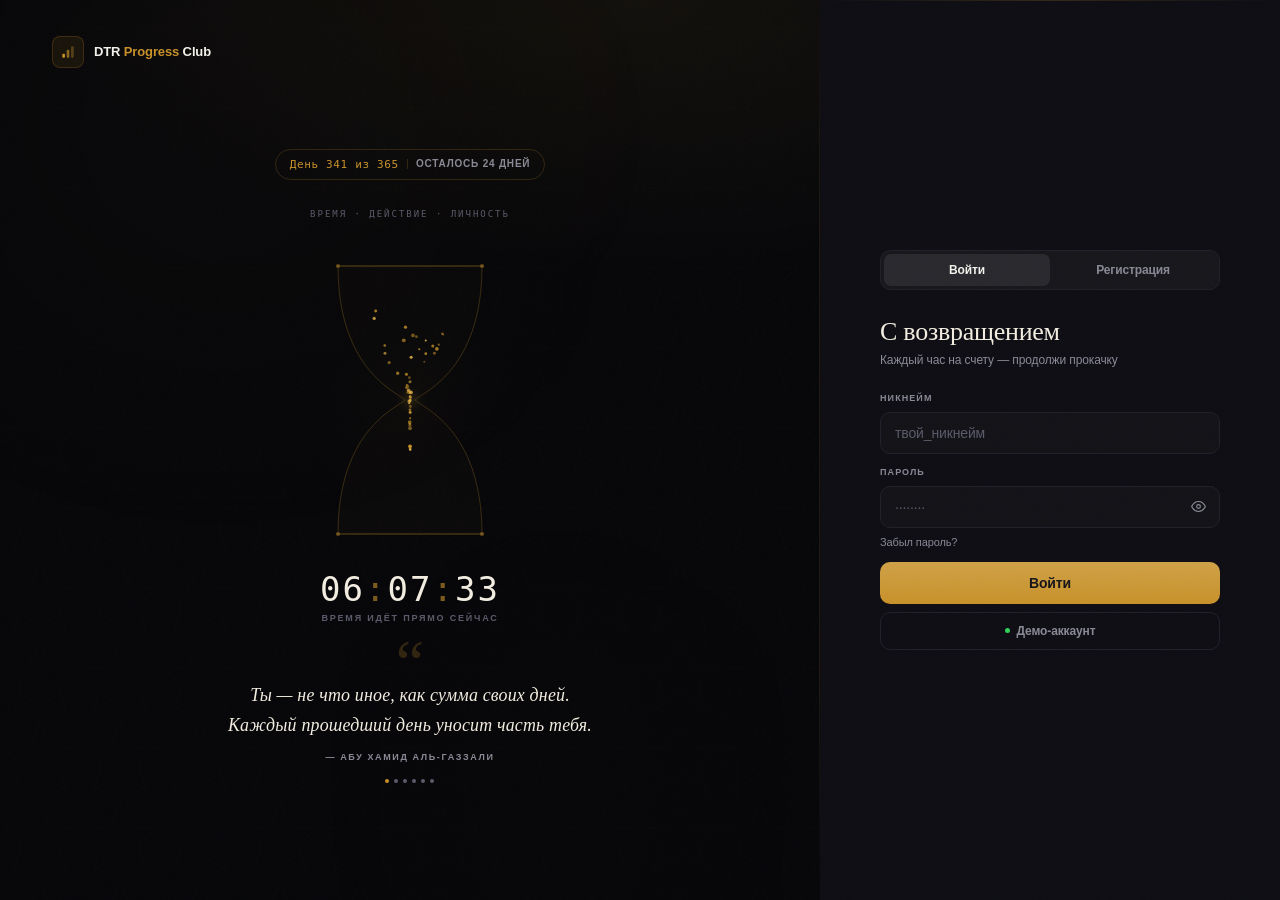
==== index.html @ 2451bf8a "Update index.html" ====
<!DOCTYPE html>
<html lang="ru">
<head>
<meta charset="UTF-8">
<!-- ══ Content Security Policy ══════════════════════════════════
     Защита от XSS и инъекции внешних скриптов.
     'unsafe-inline' для script/style оставлено намеренно — в файле много
     inline-кода и стилей. Полное удаление 'unsafe-inline' планируется
     при разделении на отдельные js/css файлы.
     При добавлении новых внешних сервисов — обнови этот тег.
═════════════════════════════════════════════════════════════════ -->
<meta http-equiv="Content-Security-Policy" content="
  default-src 'self';
  script-src 'self' 'unsafe-inline' 'unsafe-eval' https://cdn.jsdelivr.net https://www.googletagmanager.com https://mc.yandex.ru;
  style-src 'self' 'unsafe-inline' https://fonts.googleapis.com;
  font-src 'self' https://fonts.gstatic.com data:;
  img-src 'self' data: blob: https:;
  media-src 'self' blob: data:;
  manifest-src 'self' blob:;
  connect-src 'self' https://*.supabase.co wss://*.supabase.co https://www.google-analytics.com https://analytics.google.com https://mc.yandex.ru wss://mc.yandex.ru https://openrelay.metered.ca https://*.metered.ca;
  frame-src 'none';
  object-src 'none';
  base-uri 'self';
  form-action 'self';
">
<script>/* DTR Theme: apply before paint */
(function(){var t=localStorage.getItem('dtr_theme')||'dark';document.documentElement.setAttribute('data-theme',t);})();
</script>

<meta name="viewport" content="width=device-width, initial-scale=1.0, viewport-fit=cover">
<!-- Google Analytics 4 — DTR Progress Club -->
<script async src="https://www.googletagmanager.com/gtag/js?id=G-W7Z08RQGC6"></script>
<script>
  window.dataLayer = window.dataLayer || [];
  function gtag(){dataLayer.push(arguments);}
  gtag('js', new Date());
  gtag('config', 'G-W7Z08RQGC6', {
    send_page_view: true,
    cookie_flags: 'SameSite=None;Secure'
  });
</script>
<!-- Yandex.Metrika counter -->
<script type="text/javascript">
    (function(m,e,t,r,i,k,a){
        m[i]=m[i]||function(){(m[i].a=m[i].a||[]).push(arguments)};
        m[i].l=1*new Date();
        for (var j = 0; j < document.scripts.length; j++) {if (document.scripts[j].src === r) { return; }}
        k=e.createElement(t),a=e.getElementsByTagName(t)[0],k.async=1,k.src=r,a.parentNode.insertBefore(k,a)
    })(window, document,'script','https://mc.yandex.ru/metrika/tag.js?id=108234771', 'ym');
    try { ym(108234771, 'init', {ssr:false, webvisor:false, clickmap:false, ecommerce:"dataLayer", accurateTrackBounce:true, trackLinks:true}); } catch(e) {}
</script>
<!-- Yandex.Metrika noscript pixel -->
<!-- /Yandex.Metrika counter -->
<meta name="theme-color" content="#080808">
<meta name="description" content="DTR Progress Club — геймифицированный трекер саморазвития. Соревнуйся с людьми с теми же целями, прокачивай уровень, побеждай в лигах.">
<meta name="keywords" content="саморазвитие, трекер, привычки, продуктивность, лиги, соревнование">
<meta name="robots" content="index, follow">
<!-- Canonical URL — единый правильный адрес страницы для поисковиков (SEO) -->
<link rel="canonical" href="https://dtrsystemgroup.vercel.app/">
<!-- Open Graph -->
<meta property="og:type" content="website">
<meta property="og:title" content="DTR Progress Club — Трекер саморазвития">
<meta property="og:description" content="Соревнуйся с людьми с теми же целями. Прокачивай уровень, побеждай в лигах.">
<meta property="og:url" content="https://dtrsystemgroup.vercel.app">
<meta property="og:site_name" content="DTR Progress Club">
<meta property="og:image" content="https://dtrsystemgroup.vercel.app/og-image.png">
<meta property="og:image:width" content="1200">
<meta property="og:image:height" content="630">
<!-- Twitter Card -->
<meta name="twitter:card" content="summary_large_image">
<meta name="twitter:image" content="https://dtrsystemgroup.vercel.app/og-image.png">
<meta name="twitter:title" content="DTR Progress Club">
<meta name="twitter:description" content="Геймифицированный трекер саморазвития с лигами и соревнованием.">
<title>DTR Progress Club</title>
<!-- Supabase config — anon key (public, safe with RLS enabled) -->
<meta name="dtr-sb-url" content="https://jwqvlhmtjtpoxwncmpex.supabase.co">
<meta name="dtr-sb-key" content="eyJhbGciOiJIUzI1NiIsInR5cCI6IkpXVCJ9.eyJpc3MiOiJzdXBhYmFzZSIsInJlZiI6Imp3cXZsaG10anRwb3h3bmNtcGV4Iiwicm9sZSI6ImFub24iLCJpYXQiOjE3NzQyMDY0NTIsImV4cCI6MjA4OTc4MjQ1Mn0.uCSike4yk_tbNUxdMUTVGjHof8aV8QnEsSWyo8KR-8Y">
<link rel="icon" type="image/svg+xml" href="data:image/svg+xml,%3Csvg xmlns='http://www.w3.org/2000/svg' viewBox='0 0 100 100'%3E%3Ctext y='.9em' font-size='90'%3E%F0%9F%8E%AF%3C/text%3E%3C/svg%3E">
<link rel="shortcut icon" href="data:image/svg+xml,%3Csvg xmlns='http://www.w3.org/2000/svg' viewBox='0 0 100 100'%3E%3Ctext y='.9em' font-size='90'%3E%F0%9F%8E%AF%3C/text%3E%3C/svg%3E">
<link rel="preconnect" href="https://fonts.googleapis.com">
<link rel="preconnect" href="https://fonts.gstatic.com" crossorigin>
<link href="https://fonts.googleapis.com/css2?family=Nunito:ital,wght@0,300;0,400;0,500;0,600;0,700;0,800;0,900;1,400&family=JetBrains+Mono:wght@400;500;600&family=Space+Mono:wght@400;700&family=DM+Sans:wght@400;500;600;700&display=swap" rel="stylesheet">
<script src="https://cdn.jsdelivr.net/npm/@supabase/supabase-js@2.49.4/dist/umd/supabase.min.js"></script>
<style>
:root{
  /* ── Black Obsidian + Liquid Gold Palette ── */
  --bg:#09090B;       /* near-black obsidian */
  --panel:#111113;    /* panel surface */
  --card:#16161A;     /* card surface */
  --hover:#1C1C21;    /* hover state */
  --border:#252529;   /* border subtle */
  --border-l:#1C1C20; /* lightest border */

  /* ── Text hierarchy ── */
  --t1:#F2F0E8;        /* warm white */
  --t2:#A8A8B0;        /* secondary text */
  --t3:#848490;        /* muted/ghost — WCAG AA 4.63:1 on --bg (was #6C6C7A = 4.17:1 FAIL) */

  /* ── Brand: Liquid Gold ── */
  --gold:#F5C842;      /* primary gold */
  --gold-d:#C89F28;    /* deep gold */
  --gold-l:#FDE68A;    /* light gold */
  --gold-glow:rgba(245,200,66,.2);

  /* ── Semantic colors ── */
  --blue:#1a9fff;      /* keep for compat */
  --green:#22C55E;
  --green-l:#4ADE80;    /* data / positive metric green */
  --orange:#F97316;
  --purple:#A855F7;
  --red:#EF4444;
  --cyan:#06B6D4;

  /* ── Category colors ── */
  --c-read:#60A5FA;
  --c-lang:#FBBF24;
  --c-code:#C084FC;
  --c-trading:#f7931a;
  --c-cooking:#ff6b6b;
  --c-intellect:#A78BFA;

  /* ── Glass effect ── */
  --glass-bg:rgba(17,17,19,.8);
  --glass-border:rgba(245,200,66,.12);

  /* ── Shadows ── */
  --shadow-sm:0 1px 4px rgba(0,0,0,.5),0 2px 12px rgba(0,0,0,.3);
  --shadow-md:0 4px 24px rgba(0,0,0,.6),0 1px 4px rgba(0,0,0,.4);
  --shadow-gold:0 0 28px rgba(245,200,66,.12);
  --shadow-glow:0 0 0 1px var(--gold-glow);

  /* ── Improved text contrast ── */

  /* ══ TYPOGRAPHY SYSTEM ══════════════════════════════════════
     Nunito             — заголовки, UI-лейблы, тело (мягкий, premium)
     JetBrains Mono     — цифры, таймер, моно (чёткий, tabular)
  ══════════════════════════════════════════════════════════ */
  --font-display:'Nunito',sans-serif;
  --font-body:'Nunito',sans-serif;
  --font-mono:'JetBrains Mono',monospace;
  --font-clock:'JetBrains Mono',monospace; /* таймер — чёткие цифры, не буквы */

  /* ── Type Scale (6 ступеней) ── */
  /* H1 — экранный герой: имя профиля, главный счётчик */
  --fs-h1:28px; --fw-h1:700; --ls-h1:-.03em; --lh-h1:1.15;
  /* H2 — секционные заголовки, модальные заголовки */
  --fs-h2:20px; --fw-h2:700; --ls-h2:-.025em; --lh-h2:1.2;
  /* H3 — заголовки карточек, таб-лейблы */
  --fs-h3:15px; --fw-h3:600; --ls-h3:-.015em; --lh-h3:1.3;
  /* Body — основной текст, описания */
  --fs-body:14px; --fw-body:400; --ls-body:-.01em; --lh-body:1.6;
  /* Small — мета-информация, даты, бейджи */
  --fs-sm:12px; --fw-sm:500; --ls-sm:-.005em; --lh-sm:1.45;
  /* Micro — лейблы uppercase, капслок-теги */
  --fs-micro:10px; --fw-micro:600; --ls-micro:.05em; --lh-micro:1;

  /* ── Числа (JetBrains Mono) ── */
  /* Num-xl: таймер, главный показатель часов */
  --fs-num-xl:56px; --fw-num-xl:400; --ls-num-xl:-.02em;
  /* Num-lg: KPI значения, статы профиля */
  --fs-num-lg:26px; --fw-num-lg:500; --ls-num-lg:-.03em;
  /* Num-md: второстепенные метрики */
  --fs-num-md:18px; --fw-num-md:500; --ls-num-md:-.025em;
  /* Num-sm: инлайн цифры, счётчики */
  --fs-num-sm:14px; --fw-num-sm:500; --ls-num-sm:-.015em;

  /* ── Radius tokens ── */
  --r-card:18px;
  --r-card-lg:20px;
  --r-inner:10px;
  --r-btn:10px;
  --r-lg:14px;

  /* ── Spacing scale (8px base) ── */
  --sp-1:4px;
  --sp-2:8px;
  --sp-3:12px;
  --sp-4:16px;
  --sp-5:20px;
  --sp-6:24px;
  --sp-7:28px;
  --sp-8:32px;
  --sp-9:36px;
  --sp-10:40px;

  /* ── Component canonical values ── */
  /* Card */
  --card-bg:#0D0D12;
  --card-border:rgba(255,255,255,.06);
  --card-shadow:0 1px 3px rgba(0,0,0,.4),0 4px 16px rgba(0,0,0,.2);
  --card-pad-h:22px;
  --card-pad-v:22px;
  --card-header-pad:14px 22px;
  --card-radius:18px;
  --card-mb:16px;

  /* KPI */
  --kpi-bg:rgba(255,255,255,.025);
  --kpi-border:rgba(255,255,255,.07);
  --kpi-radius:14px;
  --kpi-pad:18px 16px;
  --kpi-min-h:100px;

  /* Nav */
  --nav-h:52px;
  --nav-bg:rgba(7,7,10,.92);
  --nav-border:rgba(255,255,255,.06);
  --nav-pad:0 28px;

  /* Session item */
  --si-pad:11px 14px;
  --si-radius:11px;

  /* League row */
  --lr-pad:12px 18px;
  --lr-av-size:38px;
  --lr-av-radius:10px;

  /* Main layout */
  --main-pad:32px 40px;
  --main-gap:24px;
  --sidebar-w:300px;

  /* ── Z-index scale (documented, no magic numbers) ── */
  --z-base:      0;
  --z-raised:    10;   /* tooltips, popovers */
  --z-nav:       100;  /* sticky nav */
  --z-sidebar:   200;  /* side panels */
  --z-dropdown:  300;  /* pickers, dropdowns */
  --z-modal:     400;  /* modal dialogs */
  --z-overlay:   500;  /* overlay backdrops */
  --z-onboard:   999;  /* onboarding screen */

  /* ── Chat bubble tokens — theme-aware (was hardcoded #2b5c3e / #1e1e1e) ── */
  --msg-mine-bg:   #2b5c3e;
  --msg-theirs-bg: #1e2530;
}
*{margin:0;padding:0;box-sizing:border-box;}
/* Targeted transition — only interactive elements, not every DOM node */
a, button, input, select, textarea,
.btn, .btn-ol, .btn-auth, .btn-cs, .btn-demo,
.nb, .stab, .kpi, .card, .si, .lg-row, .mg-item,
.ach2, .ai, .nav-user, .a-tab, .seg-btn,
.arena-mode-btn, .mg-item, .csg-item, .gl-row,
.av-opt, .fi, .msg-conv, .msg-bubble, .r-pill,
.hm-cell, .timer-mode-btn, .ctx-item, .up-btn {
  transition-property: color, background-color, border-color, box-shadow, opacity;
  transition-duration: .18s;
  transition-timing-function: ease;
}
/* Override for animated elements — no color transition interference */
.xp-fill, .cbd-bar, .lr-bar, .ci-bar { transition: width 1s cubic-bezier(.4,0,.2,1) !important; }
/* stab excluded — has its own instant transitions */
.kpi, .card, .modal, .mg-item { transition: transform .22s cubic-bezier(.34,1.56,.64,1), box-shadow .2s, color .18s, background-color .18s, border-color .18s !important; }
html{scroll-behavior:smooth;}
body{min-height:100vh;overflow-x:hidden;-webkit-font-smoothing:antialiased;-moz-osx-font-smoothing:grayscale;font-feature-settings:'kern' 1,'liga' 1,'calt' 1;}

/* ══════════════════════════════════════════════════════════════
   TYPOGRAPHY SYSTEM — CANONICAL
   Одно место. Все уровни. Без !important.
   Переопределять только через data-theme или @media.
══════════════════════════════════════════════════════════════ */

/* ── H1: Имя профиля, главный счётчик, hero-экраны ── */
.ph-name,
.lh-name,
.cs-title,
.sw-stat {
  font-family: var(--font-display);
  font-size: var(--fs-h1);
  font-weight: var(--fw-h1);
  letter-spacing: var(--ls-h1);
  line-height: var(--lh-h1);
  color: var(--t1);
}
/* Names are mixed-case — only labels/titles use uppercase */
.cs-title, .sw-stat { text-transform: uppercase; letter-spacing: -.01em; }
.ph-name, .lh-name  { letter-spacing: -.03em; }

/* ── H2: Модальные заголовки, страничные заголовки ── */
.mt,
.bs-title,
.up-name,
.cmd-input-wrap input {
  font-family: var(--font-display);
  font-size: var(--fs-h2);
  font-weight: var(--fw-h2);
  letter-spacing: var(--ls-h2);
  line-height: var(--lh-h2);
}
/* Onboarding hero uses uppercase; modals use mixed case */
.bs-title { text-transform: uppercase; }
.mt, .up-name { text-transform: none; letter-spacing: -.025em; }

/* ── H3: Заголовки карточек, секций, имена в списках ── */
.ct,
.lg-name,
.mg-name,
.ach2-name,
.cbd-name,
.msg-sender,
.nav-logo-text,
.csg-name {
  font-family: var(--font-display);
  font-size: var(--fs-h3);
  font-weight: var(--fw-h3);
  letter-spacing: var(--ls-h3);
  line-height: var(--lh-h3);
}
.lg-name, .mg-name, .ach2-name, .msg-sender, .csg-name {
  text-transform: none; letter-spacing: -.01em;
}
.cbd-name { text-transform: none; }

/* ── Body: Описания, сообщения, контент ── */
.ms,
.bs-desc,
.csg-desc,
.mot-text,
.insight-desc,
.ach2-desc,
.msg-text,
.lh-msg,
.cs-sub,
.rec-text,
.empty-state-sub {
  font-family: var(--font-body);
  font-size: var(--fs-body);
  font-weight: var(--fw-body);
  letter-spacing: var(--ls-body);
  line-height: var(--lh-body);
  color: var(--t2);
}

/* ── Small: Мета, даты, подписи ── */
.sdate,
.ach2-date,
.ach2-prog-lbl,
.cbd-vs,
.kpi-lbl,
.kpi-delta,
.lg-meta,
.lr-sub,
.ph-stat-lbl,
.t-lbl,
.csg-members,
.msg-time,
.tot-lbl,
.bs-tag,
.insight-lbl {
  font-family: var(--font-body);
  font-size: var(--fs-sm);
  font-weight: var(--fw-sm);
  letter-spacing: var(--ls-sm);
  line-height: var(--lh-sm);
  color: var(--t2);
}

/* ── Micro: Uppercase лейблы, теги, бейджи ── */
.fl,
.cs-step,
.lh-eyebrow,
.lh-hrs-lbl,
.sc-day-lbl,
.cmp-title,
.t-lbl,
.insight-lbl,
.ph-stat-lbl,
.ach-sec-cnt {
  font-family: var(--font-body);
  font-size: var(--fs-micro);
  font-weight: var(--fw-micro);
  letter-spacing: var(--ls-micro);
  line-height: var(--lh-micro);
  text-transform: uppercase;
  color: var(--t2);
}

/* ── Числа XL: таймер, tot-num ── */
.t-disp,
.m-timer,
.tot-num {
  font-family: var(--font-mono);
  font-size: var(--fs-num-xl);
  font-weight: var(--fw-num-xl);
  letter-spacing: var(--ls-num-xl);
  line-height: 1;
}
.t-disp { color: var(--t1); }
/* Modal timer stays gold */
.m-timer { color: var(--gold); }

/* ── Числа LG: KPI, stat-bar, lh-hrs ── */
.kpi-val,
.ph-stat-num,
.lh-hrs,
.sw-stat,
.ach-sum-big {
  font-family: var(--font-mono);
  font-size: var(--fs-num-lg);
  font-weight: var(--fw-num-lg);
  letter-spacing: var(--ls-num-lg);
  line-height: 1;
}

/* ── Числа MD: inline метрики, cbd-hrs ── */
.cbd-hrs,
.lr-bar-val,
.cmp-bar-val,
.sdur,
.tot-streak-num {
  font-family: var(--font-mono);
  font-size: var(--fs-num-md);
  font-weight: var(--fw-num-md);
  letter-spacing: var(--ls-num-md);
  line-height: 1;
}

/* ── Числа SM: мелкие счётчики, бейджи ── */
.lr-rank,
.ach-sec-cnt,
.lg-badge {
  font-family: var(--font-mono);
  font-size: var(--fs-num-sm);
  font-weight: var(--fw-num-sm);
  letter-spacing: var(--ls-num-sm);
}

/* ── Цитаты ── */
.rpt-quote-text,
blockquote {
  font-family: var(--font-body);
  font-size: 15px;
  font-weight: 400;
  font-style: italic;
  letter-spacing: -.01em;
  line-height: 1.65;
  color: var(--t2);
}
.rpt-quote-author {
  font-family: var(--font-body);
  font-size: var(--fs-micro);
  font-weight: var(--fw-micro);
  letter-spacing: var(--ls-micro);
  text-transform: uppercase;
  color: var(--t3);
  margin-top: 6px;
}

/* ── Инпуты и кнопки — наследуют body ── */
input, button, select, textarea {
  font-family: var(--font-body);
  font-size: var(--fs-body);
  letter-spacing: var(--ls-body);
}
.btn, .btn-auth, .btn-cs, .btn-demo, .nb, .nb-p,
.t-sbtn, .btn-ol, .lh-btn, .seg-btn, .timer-mode-btn,
.arena-mode-btn {
  font-family: var(--font-display);
  font-size: 13px;
  font-weight: 600;
  letter-spacing: -.01em;
}
.btn-auth, .btn-cs, .t-sbtn {
  font-size: 14px;
  font-weight: 700;
  letter-spacing: -.005em;
}

/* ── Tab labels ── */
.stab span {
  font-family: var(--font-body);
}

/* ── Session category ── */
.sc {
  font-family: var(--font-body);
}

/* ── ph-title pill ── */
.ph-title {
  font-family: var(--font-body);
}

/* ── Light-theme typography adjustment ── */
[data-theme="light"] body {
  font-size: var(--fs-body);
  letter-spacing: -.008em;
}

/* ── FULL LIGHT THEME — all surface + text + component tokens ── */
[data-theme="light"] {
  --bg:        #F8F7F4;
  --panel:     #FFFFFF;
  --card:      #F2F0EB;
  --card-bg:   #FFFFFF;
  --hover:     #EBEBEB;
  --border:    rgba(0,0,0,.1);
  --border-l:  rgba(0,0,0,.06);

  --t1: #111111;
  --t2: #555555;
  --t3: #888888;

  --glass-bg:     rgba(255,255,255,.88);
  --glass-border: rgba(200,159,40,.18);
  --nav-bg:       rgba(248,247,244,.94);

  --card-border:  rgba(0,0,0,.07);
  --card-shadow:  0 1px 3px rgba(0,0,0,.08),0 4px 16px rgba(0,0,0,.06);
  --kpi-bg:       rgba(0,0,0,.025);
  --kpi-border:   rgba(0,0,0,.07);
  --shadow-sm:    0 1px 4px rgba(0,0,0,.12),0 2px 12px rgba(0,0,0,.06);
  --shadow-md:    0 4px 24px rgba(0,0,0,.12),0 1px 4px rgba(0,0,0,.08);

  --msg-mine-bg:   #d4f1bc;
  --msg-theirs-bg: #ffffff;
}
[data-theme="light"] body { background: var(--bg); color: var(--t1); }
[data-theme="light"] .nav { background: var(--nav-bg) !important; border-bottom-color: rgba(0,0,0,.08) !important; }
[data-theme="light"] .card, [data-theme="light"] .kpi { background: var(--card-bg); border-color: var(--card-border); }
[data-theme="light"] .ph-tabs { background: rgba(248,247,244,.97); border-top-color: rgba(0,0,0,.07); box-shadow: none; }
[data-theme="light"] .modal { background: #FFFFFF; border-color: rgba(0,0,0,.1); }
[data-theme="light"] .ov { background: rgba(0,0,0,.35); }
[data-theme="light"] .stab { color: rgba(26,25,22,.38); }
[data-theme="light"] .stab:hover:not(.active) { color: rgba(26,25,22,.65); background: rgba(0,0,0,.04); border-color: rgba(0,0,0,.06); }
[data-theme="light"] .stab.active { color: var(--gold-d); background: rgba(200,159,40,.1); border-color: rgba(200,159,40,.28); box-shadow: none; }
[data-theme="light"] .stab.active svg { stroke: var(--gold-d); filter: none; }
[data-theme="light"] .fi { background: #F5F4F0; border-color: rgba(0,0,0,.12); color: var(--t1); }
[data-theme="light"] .msg-section-head { background: rgba(248,247,244,.97) !important; }
[data-theme="light"] .msg-section-label { color: rgba(0,0,0,.4); }
[data-theme="light"] .msg-section-action { background: rgba(245,200,66,.08) !important; border-color: rgba(200,159,40,.2) !important; }
[data-theme="light"] .msg-bubble.mine { background: var(--msg-mine-bg) !important; }
[data-theme="light"] .msg-bubble.theirs { background: var(--msg-theirs-bg) !important; border: 0.5px solid rgba(0,0,0,.08) !important; }
[data-theme="light"] .msg-bubble span { color: #111 !important; }
[data-theme="light"] .timer-panel { border-color: rgba(0,0,0,.08); }
[data-theme="light"] .cbd-item { background: #F5F4F0; border-color: rgba(0,0,0,.07); }
[data-theme="light"] .lg-row:hover { background: rgba(0,0,0,.04); }
[data-theme="light"] .ach2 { background: #FFFFFF; border-color: rgba(0,0,0,.07); }
[data-theme="light"] .soc-card { background: #FFFFFF; border-color: rgba(0,0,0,.07); }
[data-theme="light"] .cmd-box { background: #FFFFFF; border-color: rgba(0,0,0,.1); }
[data-theme="light"] #settingsModal { background: #FFFFFF !important; border-color: rgba(0,0,0,.1) !important; }
/* END FULL LIGHT THEME */


/* ── ONBOARDING ── */
#onboard{position:fixed;inset:0;z-index:var(--z-onboard);display:flex;flex-direction:column;align-items:center;justify-content:center;background:var(--bg);overflow-y:auto;padding:20px 0;}

.banner-wrap{width:100%;max-width:520px;padding:0 20px;margin-bottom:24px;}
.banner-track{position:relative;height:180px;border-radius:14px;overflow:hidden;}
.bslide{position:absolute;inset:0;display:flex;align-items:center;gap:22px;padding:24px 26px;border-radius:16px;border:0.5px solid rgba(255,255,255,.06);opacity:0;transform:translateX(40px) scale(.97);transition:opacity .4s cubic-bezier(.34,1.2,.64,1),transform .45s cubic-bezier(.34,1.2,.64,1);pointer-events:none;will-change:transform,opacity;}
.bslide.active{opacity:1;transform:translateX(0) scale(1);pointer-events:all;}
.bslide.exit{opacity:0;transform:translateX(-40px) scale(.96);}
.bs-art{font-size:54px;flex-shrink:0;filter:drop-shadow(0 4px 14px rgba(0,0,0,.5));animation:floatIcon 3s ease-in-out infinite;display:flex;align-items:center;justify-content:center;}
@keyframes spin{to{transform:rotate(360deg)}}

.bs-tag{text-transform:uppercase;margin-bottom:8px;display:inline-flex;align-items:center;gap:5px;}
.bs-tag::before{content:'';display:inline-block;width:12px;height:1.5px;border-radius:1px;background:currentColor;opacity:.6;}
.bs-title{margin-bottom:8px;color:var(--t1);}
.bs-desc{color:rgba(255,255,255,.55);max-width:220px;}
.s0{background:linear-gradient(135deg,rgba(26,100,180,.18) 0%,rgba(6,15,28,.9) 100%);border:0.5px solid rgba(26,100,180,.15);} .s0 .bs-tag{color:#60A5FA;}
.s1{background:linear-gradient(135deg,rgba(34,100,60,.18) 0%,rgba(6,14,8,.9) 100%);border:0.5px solid rgba(34,100,60,.15);} .s1 .bs-tag{color:#4ADE80;}
.s2{background:linear-gradient(135deg,rgba(120,60,200,.16) 0%,rgba(10,6,18,.9) 100%);border:0.5px solid rgba(120,60,200,.12);} .s2 .bs-tag{color:#C084FC;}
.s3{background:linear-gradient(135deg,rgba(200,100,20,.16) 0%,rgba(14,8,2,.9) 100%);border:0.5px solid rgba(200,100,20,.12);} .s3 .bs-tag{color:#F97316;}
.s4{background:linear-gradient(135deg,rgba(180,140,20,.16) 0%,rgba(12,10,2,.9) 100%);border:0.5px solid rgba(180,140,20,.12);} .s4 .bs-tag{color:var(--gold);}
.bdots{display:flex;gap:6px;justify-content:center;margin-top:12px;}
.bdot{width:5px;height:5px;border-radius:50%;background:rgba(255,255,255,.15);cursor:pointer;transition:all .35s cubic-bezier(.34,1.56,.64,1);}
.bdot.active{width:18px;border-radius:3px;background:var(--gold);}

.auth-wrap{width:100%;max-width:520px;padding:0 20px;}
.auth-box{background:var(--panel);border:0.5px solid var(--border);overflow:hidden;}
.auth-logo{text-align:center;padding-top:22px;display:flex;flex-direction:column;align-items:center;}
.auth-logo span{color:var(--gold);}
.auth-sub{font-size:12px;color:var(--t3);text-align:center;margin-top:4px;margin-bottom:4px;padding-bottom:0;}
.a-tabs{display:flex;border-bottom:0.5px solid var(--border);margin-top:14px;}
.a-tab{flex:1;padding:13px;text-align:center;cursor:pointer;border-bottom:1.5px solid transparent;color:var(--t2);transition:background-color .2s,border-color .2s,color .2s,box-shadow .2s,opacity .2s;}
.a-tab.active{border-bottom:1.5px solid var(--gold);}
.a-forms{padding:22px;}
.fg{margin-bottom:13px;}
.fl{display:block;}
.fi{width:100%;padding:11px 14px;background:var(--card);border:0.5px solid var(--border);border-radius:10px;color:var(--t1);font-size:15px;font-family:var(--font-display);outline:none;}
.av-row{display:flex;gap:7px;flex-wrap:wrap;margin-top:4px;}
.av-opt{width:40px;height:40px;border-radius:10px;background:var(--card);border:0.5px solid var(--border);display:flex;align-items:center;justify-content:center;font-size:18px;cursor:pointer;transition:background-color .2s,border-color .2s,color .2s,box-shadow .2s,opacity .2s;}
.av-opt:hover,.av-opt.sel{border-color:rgba(245,200,66,.5);background:rgba(245,200,66,.08);}
.a-err{font-size:12px;color:var(--red);min-height:16px;text-align:center;margin-top:4px;}
.btn-auth{width:100%;padding:13px;border-radius:10px;font-size:15px;font-weight:700;cursor:pointer;border:none;background:var(--gold);color:#0A0A0B;font-family:var(--font-display);letter-spacing:.02em;margin-top:6px;}
.btn-auth:hover{transform:translateY(-2px);}
.demo-link{text-align:center;margin-top:12px;}
.btn-demo{width:100%;padding:12px 16px;background:transparent;font-family:var(--font-display);font-size:14px;font-weight:500;cursor:pointer;transition:background-color .2s,border-color .2s,color .2s,box-shadow .2s,opacity .2s ease;outline:none;}
.btn-demo:hover{box-shadow:0 4px 16px rgba(0,0,0,.3);}
.btn-demo:active{transform:translateY(0);}

/* ── CAT SELECT ── */
#catSel{position:fixed;inset:0;z-index:calc(var(--z-onboard) - 1);display:none;align-items:center;justify-content:center;background:radial-gradient(ellipse 80% 50% at 50% 0%,rgba(26,159,255,.07),transparent 70%),var(--bg);overflow-y:auto;}
.cs-box{width:100%;max-width:640px;padding:24px 20px;}
.cs-head{text-align:center;margin-bottom:24px;}
.cs-step{font-size:11px;text-transform:uppercase;letter-spacing:.06em;color:var(--t3);margin-bottom:10px;}
.cs-title{font-family:var(--font-display);font-size:var(--fs-h1);font-weight:var(--fw-h1);letter-spacing:var(--ls-h1);margin-bottom:8px;}
.cs-sub{font-size:13px;color:var(--t2);max-width:400px;margin:0 auto;}
.csg{display:grid;grid-template-columns:repeat(2,1fr);gap:12px;margin-bottom:22px;}
.csg-item{padding:18px 16px;border-radius:14px;background:var(--panel);border:0.5px solid var(--border);cursor:pointer;transition:background-color .25s,border-color .25s,color .25s,box-shadow .25s,opacity .25s;position:relative;display:flex;align-items:center;gap:14px;}
.csg-item.sel .csg-check{opacity:1;}
.csg-check{position:absolute;top:10px;right:12px;width:20px;height:20px;border-radius:50%;display:flex;align-items:center;justify-content:center;font-size:12px;font-weight:700;opacity:0;transition:opacity .2s;}
.csg-emo{font-size:36px;flex-shrink:0;}
.csg-txt{}
.csg-name{font-size:15px;font-weight:600;margin-bottom:3px;letter-spacing:-.01em;}
.csg-desc{font-size:11px;color:var(--t2);}
.csg-members{font-size:11px;font-weight:600;margin-top:5px;}
.cs-foot{display:flex;align-items:center;justify-content:space-between;}
.cs-count{font-size:13px;color:var(--t2);}
.cs-count b{color:var(--t1);}
.btn-cs{padding:13px 32px;border-radius:10px;font-size:15px;font-weight:700;cursor:pointer;border:none;font-family:var(--font-display);letter-spacing:.02em;text-transform:uppercase;background:var(--gold);color:#0A0A0B;transition:background-color .2s,border-color .2s,color .2s,box-shadow .2s,opacity .2s;}
.btn-cs:hover:not(:disabled){transform:translateY(-2px);box-shadow:0 6px 28px rgba(245,200,66,.4);}
.btn-cs:disabled{opacity:.35;cursor:not-allowed;}

/* ── LEAGUE HERO BANNER (on app load) ── */
#leagueHero{display:none;position:fixed;inset:0;z-index:500;align-items:center;justify-content:center;background:rgba(0,0,0,.8);backdrop-filter:blur(8px);}
.lh-card{background:var(--panel);border:0.5px solid var(--border);border-radius:20px;padding:32px 28px;width:90%;max-width:420px;text-align:center;position:relative;overflow:hidden;}
.lh-card::before{content:'';position:absolute;inset:0;border-radius:20px;pointer-events:none;}
.lh-eyebrow{font-size:11px;text-transform:uppercase;letter-spacing:.06em;color:var(--t3);margin-bottom:16px;font-weight:600;}
.lh-cat{font-size:13px;font-weight:700;text-transform:uppercase;letter-spacing:.1em;margin-bottom:12px;}
.lh-avatar{font-size:52px;margin-bottom:10px;filter:drop-shadow(0 0 16px currentColor);}
.lh-name{font-family:var(--font-display);font-size:var(--fs-h1);font-weight:var(--fw-h1);letter-spacing:var(--ls-h1);margin-bottom:4px;}
.lh-hrs{font-family:var(--font-mono);font-size:48px;font-weight:400;letter-spacing:-.03em;line-height:1;margin-bottom:4px;}
.lh-hrs-lbl{font-size:12px;color:var(--t2);text-transform:uppercase;letter-spacing:1px;margin-bottom:20px;}
.lh-streak{font-size:14px;color:var(--orange);margin-bottom:6px;font-weight:600;}
.lh-msg{font-size:13px;color:var(--t2);line-height:1.5;margin-bottom:22px;}
.lh-gap{font-family:var(--font-mono);font-size:22px;font-weight:500;letter-spacing:-.02em;line-height:1.1;margin-bottom:20px;}
.lh-gap-lbl{font-size:11px;color:var(--t2);display:block;margin-top:2px;}
.lh-actions{display:flex;gap:10px;}
.lh-btn{flex:1;padding:12px;border-radius:10px;font-size:14px;font-weight:700;cursor:pointer;border:none;font-family:var(--font-display);letter-spacing:.02em;text-transform:uppercase;transition:background-color .2s,border-color .2s,color .2s,box-shadow .2s,opacity .2s;}
.lh-btn-go{font-weight:700;}
.lh-btn-go:hover{background:linear-gradient(135deg,var(--gold-l),var(--gold));transform:translateY(-1px);box-shadow:0 6px 20px rgba(245,200,66,.3);}
.lh-btn-skip{background:var(--card);color:var(--t2);border:0.5px solid var(--border);}
.lh-btn-skip:hover{color:var(--t1);}


/* ══════════════════════════════════════════════════════════════
   ACCESSIBILITY — prefers-reduced-motion + focus-visible
   WCAG 2.1 AA compliance
══════════════════════════════════════════════════════════════ */
@media (prefers-reduced-motion: reduce) {
  *, *::before, *::after {
    animation-duration: 0.01ms !important;
    animation-iteration-count: 1 !important;
    transition-duration: 0.01ms !important;
    scroll-behavior: auto !important;
  }
  .xp-fill, .cbd-bar, .lr-bar, .ci-bar {
    transition: none !important;
  }
}

/* Global focus-visible — keyboard navigation ring (WCAG 2.4.11: min 2px, min 3:1 contrast)
   Applied only to interactive controls, NOT to text inputs/textareas/contenteditable */
button:focus-visible,
a:focus-visible,
select:focus-visible,
[role="button"]:focus-visible,
[role="tab"]:focus-visible,
[role="radio"]:focus-visible,
[role="checkbox"]:focus-visible {
  outline: none;
  border-radius: var(--r-btn, 8px);
  box-shadow: 0 0 0 2px rgba(245,200,66,.85);
}
/* Inputs/textareas get a subtle border-only focus, no glow ring */
input:focus-visible,
textarea:focus-visible,
[contenteditable]:focus-visible {
  outline: none;
  box-shadow: none;
}
/* Remove default outline only when focus-visible is defined */
*:focus:not(:focus-visible) {
  outline: none;
}

/* ══════════════════════════════════════════════════════════════
   TABLET BREAKPOINT — 768px to 1100px
   Sidebar collapses, single-column layout
══════════════════════════════════════════════════════════════ */
@media (max-width: 1100px) and (min-width: 601px) {
  .main {
    grid-template-columns: 1fr !important;
    padding: 20px 24px !important;
    gap: 16px !important;
  }
  :root {
    --sidebar-w: 100%;
    --main-pad: 20px 24px;
  }
  .ph-in { padding: 0 24px !important; }
  .ph-cover { height: 140px !important; }
  .nav { padding: 0 20px !important; }
  .kpi-row { grid-template-columns: repeat(2, 1fr) !important; }
  .insight-row { grid-template-columns: repeat(3, 1fr) !important; }
  .cat-breakdown { grid-template-columns: 1fr 1fr !important; }
}

/* ══════════════════════════════════════════════════════════════
   WIDE DESKTOP — 1440px+
   Expand sidebar, more breathing room
══════════════════════════════════════════════════════════════ */
@media (min-width: 1440px) {
  :root {
    --sidebar-w: 320px;
    --main-pad: 36px 48px;
    --main-gap: 28px;
  }
}

/* ── NAV ── */
.nav{-webkit-padding:0 36px;height:var(--nav-h);display:flex;align-items:center;justify-content:space-between;position:sticky;top:0;z-index:var(--z-nav);width:100%;box-sizing:border-box;}
.nav-logo{display:flex;align-items:center;gap:10px;cursor:pointer;text-decoration:none;}
.nav-logo-img{width:40px;height:40px;object-fit:cover;flex-shrink:0;filter:brightness(1.05);}
.nav-logo:hover{transform:translateY(-1px);}
.nav-logo-text{text-shadow:0 0 20px rgba(245,200,66,.25);}
.nav-logo span{color:var(--blue);}
.nb{cursor:pointer;border:none;background:transparent;transition:background-color .18s,color .18s,transform .16s cubic-bezier(.34,1.4,.64,1);}
.nav-user{display:flex;align-items:center;cursor:pointer;}
.nav-av{display:flex;align-items:center;justify-content:center;font-size:16px;box-shadow:0 0 0 1px rgba(245,200,66,.08),0 0 12px rgba(245,200,66,.1);transition:border-color .18s,box-shadow .18s;}

/* ── PROFILE HEADER ── */

/* ══ EPIC PROFILE HEADER ══════════════════════════════════════ */
.ph{
  background:transparent;border-bottom:none;padding:0;
  position:relative;overflow:visible;
}
/* Cover — cinematic game banner */
.ph-cover{
  position:relative;overflow:hidden;
}
.ph-cover::before{
  content:'';position:absolute;inset:0;
  
  
  pointer-events:none;
}
.ph-cover::after{
  content:'';position:absolute;bottom:0;left:0;right:0;height:80px;
  background:linear-gradient(to bottom,transparent,var(--bg));
}
/* Shimmer sweep on cover */
.ph-cover-shimmer{
  position:absolute;inset:0;pointer-events:none;
  background:linear-gradient(105deg,transparent 40%,rgba(255,255,255,.018) 50%,transparent 60%);
}
.ph-cover:hover .ph-cover-shimmer{
  animation:shimmerSweep 2s ease-in-out 1;
}
@keyframes shimmerSweep{0%,100%{transform:translateX(-100%)}50%{transform:translateX(100%)}}
.ph-cover-topline{
  position:absolute;top:0;left:0;right:0;z-index:3;
}
.ph-cover-bottomfade{
  position:absolute;bottom:0;left:0;right:0;
}
.ph-in{width:100%;box-sizing:border-box;padding:0 28px;}
.ph-top{
  display:flex;align-items:flex-end;gap:18px;
  margin-top:-52px;padding-bottom:18px;
  position:relative;z-index:2;
}
/* Avatar */
.av-wr{position:relative;flex-shrink:0;}
.avatar{
  display:flex;align-items:center;justify-content:center;
  
  cursor:pointer;overflow:hidden;
  transition:transform .22s cubic-bezier(.34,1.56,.64,1),box-shadow .25s,border-color .2s;
}
/* corner accents removed — too noisy on Apple-style design */
.av-dot{
  position:absolute;
  border-radius:50%;
  
  animation:livePulse 3s ease infinite;z-index:4;
}
/* Player info */
.ph-info{flex:1;padding-bottom:4px;min-width:0;}
.ph-name{
  font-family:var(--font-display);
  margin-bottom:7px;
  white-space:nowrap;overflow:hidden;text-overflow:ellipsis;max-width:100%;
}
.ph-title{
  display:inline-flex;align-items:center;gap:6px;
  
  
  
  
  
  box-shadow:0 0 12px rgba(245,200,66,.1),inset 0 1px 0 rgba(245,200,66,.12);
  margin-bottom:10px;
  position:relative;overflow:hidden;
  text-shadow:0 0 16px rgba(245,200,66,.4);
}
.ph-title::before{
  content:'';position:absolute;left:-40%;top:0;width:30%;height:100%;
  background:linear-gradient(90deg,transparent,rgba(255,255,255,.12),transparent);
  pointer-events:none;
}
.ph-title:hover::before{
  animation:titleShimmer 1.2s ease-in-out 1;
}
@keyframes titleShimmer{0%{left:-40%}100%{left:140%}}
.ph-meta{display:flex;gap:5px;flex-wrap:wrap;align-items:center;margin-top:8px;}
.mi{
  color:var(--t2);
  display:flex;align-items:center;gap:4px;
  padding:3px 9px;
  background:rgba(255,255,255,.055);
  border-radius:8px;border:0.5px solid rgba(255,255,255,.09);
  transition:background-color .18s,border-color .18s,color .18s,transform .15s cubic-bezier(.34,1.2,.64,1);
  white-space:nowrap;flex-shrink:0;
}
.mi:hover{background:rgba(245,200,66,.1);border-color:rgba(245,200,66,.35);transform:translateY(-1px);box-shadow:0 3px 8px rgba(245,200,66,.08);}
.ph-acts{padding-bottom:4px;align-self:flex-end;display:flex;gap:6px;flex-shrink:0;}
.btn-ol{
  padding:7px 16px;
  
  
  font-size:13px;font-weight:500;
  cursor:pointer;transition:background-color .18s,border-color .18s,color .18s,box-shadow .18s,opacity .18s;font-family:var(--font-display);letter-spacing:.01em;
  backdrop-filter:blur(8px);
}
.btn-ol:hover{
  transform:translateY(-2px);
  box-shadow:0 4px 16px rgba(245,200,66,.15);
}

/* ══════════════════════════════════════════════════════════════
   PH-TABS REDESIGN — Pill Navigation v2.0
   Единый источник правды. Все остальные блоки очищены ниже.
══════════════════════════════════════════════════════════════ */
.ph-tabs {
  display: flex;
  background: linear-gradient(180deg, rgba(13,13,17,.97) 0%, rgba(10,10,14,.99) 100%);
  border-top: 0.5px solid rgba(245,200,66,.07);
  padding: 6px 36px;
  gap: 2px;
  overflow-x: auto;
  scrollbar-width: none;
  position: relative;
  box-shadow: inset 0 1px 0 rgba(245,200,66,.04), 0 8px 28px rgba(0,0,0,.35);
}
.ph-tabs::before {
  content: '';
  position: absolute;
  inset: 0;
  background: radial-gradient(ellipse 55% 120% at 50% 0%, rgba(245,200,66,.035), transparent 70%);
  pointer-events: none;
  z-index: 0;
}
.ph-tabs::-webkit-scrollbar { display: none; }

/* Tab icon wrap — simplified, no background box */
.tab-icon-wrap {
  display: flex;
  align-items: center;
  justify-content: center;
  width: 20px;
  height: 20px;
  flex-shrink: 0;
  position: relative;
  z-index: 1;
}

.stab {
  display: flex;
  flex-direction: column;
  align-items: center;
  justify-content: center;
  gap: 4px;
  padding: 8px 13px 7px;
  font-size: 10.5px;
  font-weight: 700;
  letter-spacing: .01em;
  text-transform: none;
  color: var(--t3);
  border: 0.5px solid transparent;
  border-radius: 10px;
  background: transparent;
  cursor: pointer;
  white-space: nowrap;
  min-width: 60px;
  position: relative;
  z-index: 1;
  box-shadow: none;
  transition: color .08s ease, background .08s ease, border-color .08s ease, box-shadow .08s ease;
  -webkit-tap-highlight-color: transparent;
}
.stab:hover:not(.active) {
  background: rgba(255,255,255,.045);
  border-color: rgba(255,255,255,.1);
}
.stab.active {
  border-color: rgba(245,200,66,.26);
  box-shadow: 0 0 0 0.5px rgba(245,200,66,.08),
              0 2px 16px rgba(245,200,66,.11),
              inset 0 1px 0 rgba(245,200,66,.09);
}
.stab svg {
  width: 18px;
  height: 18px;
  stroke-width: 1.75px;
  flex-shrink: 0;
  stroke: currentColor;
  transition: stroke .08s ease, filter .08s ease;
}
.stab.active svg {
  filter: drop-shadow(0 0 5px rgba(245,200,66,.38));
}
.stab:active { opacity: .7; }
/* Bottom indicator via box-shadow — no ::after needed */
.main{width:100%;padding:var(--main-pad);display:grid;grid-template-columns:1fr var(--sidebar-w);gap:var(--main-gap);box-sizing:border-box;}
.tc{display:none;}
.tc.active{display:block;}


/* ── CARDS ── */
.card{background:var(--card-bg);overflow:hidden;margin-bottom:var(--card-mb);}
.card:last-child{margin-bottom:0;}
/* AUDIT FIX: hover lift only on clickable cards (.card-lift), not all .card */
.card-lift:hover{transform:translateY(-2px);border-color:rgba(245,200,66,.12);box-shadow:0 10px 32px rgba(0,0,0,.5),inset 0 1px 0 rgba(255,255,255,.06);}
.ch{display:flex;align-items:center;justify-content:space-between;}
.ct{display:flex;align-items:center;gap:6px;}
/* ── DASHBOARD ── */
.dash-period{display:flex;background:rgba(255,255,255,.04);border-radius:9px;padding:3px;gap:2px;border:0.5px solid var(--border);}
.dp-btn{flex:1;padding:6px 12px;border-radius:7px;font-size:12px;font-weight:700;cursor:pointer;border:none;background:transparent;color:var(--t3);transition:background-color .18s,color .18s,transform .15s cubic-bezier(.34,1.2,.64,1);font-family:var(--font-display);letter-spacing:.04em;text-transform:uppercase;}
.dp-btn.active{background:linear-gradient(135deg,rgba(245,200,66,.14),rgba(245,200,66,.07));color:var(--gold);border:0.5px solid rgba(245,200,66,.25);box-shadow:0 0 0 1px rgba(245,200,66,.08),inset 0 1px 0 rgba(245,200,66,.1);}

/* KPI row */
.kpi-row{display:grid;grid-template-columns:repeat(4,1fr);gap:var(--sp-3);margin-bottom:var(--sp-7);align-items:stretch;}
.kpi::before{top:0;left:0;}
.kpi:hover{box-shadow:0 10px 28px rgba(0,0,0,.38),0 0 0 0.5px rgba(245,200,66,.14);}
.kpi-val{margin-bottom:4px;}
.kpi-delta{font-size:12px;font-weight:500;margin-top:6px;}
.kpi-delta.up{color:var(--green);}
.kpi-delta.dn{color:var(--red);}
.kpi-delta.neu{color:var(--t3);}

/* bar chart */
.bar-chart{display:block;height:auto;margin-top:4px;width:100%;border-radius:8px;overflow:visible;}
.bar-col{flex:1;display:flex;flex-direction:column;align-items:center;gap:0;position:relative;}
.bar-fill{width:calc(100% - 6px);border-radius:4px 4px 0 0;transition:height .6s cubic-bezier(.4,0,.2,1);min-height:2px;position:relative;cursor:pointer;}
.bar-fill:hover::after{content:attr(data-tip);position:absolute;bottom:calc(100% + 4px);left:50%;transform:translateX(-50%);background:var(--panel);border:0.5px solid var(--border);color:var(--t1);font-size:11px;font-weight:600;padding:3px 8px;border-radius:6px;white-space:nowrap;z-index:10;pointer-events:none;}
.bar-lbl{color:var(--t2);margin-top:5px;text-align:center;letter-spacing:.01em;}
.bar-axis{display:flex;justify-content:space-between;margin-top:2px;}
.bar-axis span{font-size:11px;color:var(--t3);}

/* stacked legend */
.chart-legend{display:flex;gap:16px;flex-wrap:wrap;margin-bottom:12px;}
.cl-item{display:flex;align-items:center;gap:5px;color:var(--t2);}
.cl-dot{width:8px;height:8px;border-radius:50%;flex-shrink:0;}

/* radar / category breakdown */
.cat-breakdown{display:grid;grid-template-columns:1fr 1fr;}
.cbd-top{display:flex;align-items:center;gap:10px;margin-bottom:10px;}
.cbd-icon{font-size:24px;}
.cbd-hrs small{font-size:11px;font-weight:400;color:var(--t3);font-family:var(--font-display);margin-left:2px;}
.cbd-bar-wr{overflow:hidden;}
.cbd-bar{height:100%;transition:width 1s cubic-bezier(.4,0,.2,1);}
.cbd-vs{font-size:11px;color:var(--t3);}
.cbd-vs b{font-weight:600;}

/* streak calendar */
.streak-cal{display:flex;gap:3px;flex-wrap:wrap;}
.sc-day{width:20px;height:20px;border-radius:4px;background:var(--card);position:relative;cursor:pointer;transition:transform .15s;}
.sc-day:hover{filter:brightness(1.2);}
.sc-day[data-l="1"]{background:rgba(245,200,66,.2);}
.sc-day[data-l="2"]{background:rgba(245,200,66,.4);}
.sc-day[data-l="3"]{background:rgba(245,200,66,.65);}
.sc-day[data-l="4"]{background:var(--gold);box-shadow:0 0 6px rgba(245,200,66,.4);}
.sc-day-lbl{font-size:11px;color:var(--t3);margin-bottom:6px;}

/* best day card */
/* ══ INSIGHT ROW — Bento Asymmetric ══ */
.insight-row{
  display:grid;
  grid-template-columns:repeat(3,1fr);
  grid-template-rows:auto;
  gap:10px;
  margin-bottom:10px;
}
.insight{
  display:flex;
  flex-direction:column;
  background:#0D0D12;
  border-radius:20px;
  border:1px solid rgba(255,255,255,.06);
  padding:22px 20px;
  position:relative;
  overflow:hidden;
  cursor:pointer;
  transition:border-color .25s, transform .22s;
  --font-insight:'Space Mono',var(--font-mono);
}
.insight:first-child{
  grid-row:auto;
}
.insight:hover{
  border-color:rgba(var(--ins-rgb,245,200,66),.2);
  transform:translateY(-2px);
}
.insight::before{
  content:'';
  position:absolute;top:0;left:0;right:0;
  height:1px;
  background:linear-gradient(90deg,transparent,rgba(var(--ins-rgb,245,200,66),.28),transparent);
  opacity:0;
  transition:opacity .25s;
}
.insight:hover::before{opacity:1;}

/* Header */
.insight-head{display:none;}
.insight-icon-box{display:none;}
.insight-lbl{
  font-family:'DM Sans','Nunito',sans-serif !important;
  font-size:9px !important;
  font-weight:700 !important;
  letter-spacing:.14em !important;
  text-transform:uppercase !important;
  color:#848490 !important;
  margin-bottom:auto !important;
}
/* Number */
.insight-val-row{
  display:flex;align-items:baseline;gap:0;
  margin:18px 0 5px;
}
.insight-val{
  font-family:'Space Mono',var(--font-mono) !important;
  font-weight:400 !important;
  font-size:64px !important;
  line-height:.9 !important;
  letter-spacing:-.04em !important;
  color:#F2F0E8 !important;
  text-shadow:none !important;
}

.insight-unit{
  font-family:'Space Mono',var(--font-mono) !important;
  font-size:20px !important;
  color:#848490 !important;
  font-weight:400 !important;
  margin-left:4px !important;
  vertical-align:top !important;
  margin-top:10px !important;
  display:inline-block !important;
  letter-spacing:-.02em;
}
.insight-sub{
  font-family:'DM Sans','Nunito',sans-serif !important;
  font-size:10px !important;
  color:#848490 !important;
  font-weight:500 !important;
  margin:0 0 12px !important;
  letter-spacing:.02em !important;
}
/* Progress bar */
.insight-bar-wrap{
  height:2px !important;
  background:rgba(255,255,255,.07) !important;
  border-radius:2px !important;
  margin-bottom:12px !important;
  overflow:hidden;
}
.insight-bar-fill{
  height:100%;
  background:rgba(var(--ins-rgb,245,200,66),1);
  transition:width 1.4s cubic-bezier(.4,0,.2,1);
}
/* Footer */
.insight-foot{
  display:flex;justify-content:space-between;align-items:center;
  margin-top:auto;padding-top:0;
  border-top:none;
}
.insight-foot span{
  font-family:'DM Sans','Nunito',sans-serif !important;
  font-size:10px !important;
  color:#848490 !important;
  font-weight:500 !important;
}

/* ── CATS ── */
.cats{display:flex;flex-direction:column;gap:9px;}
.cat-item{display:flex;align-items:center;gap:14px;cursor:pointer;position:relative;overflow:hidden;}
.cat-item::before{content:'';position:absolute;top:0;left:0;width:3px;height:100%;opacity:0;transition:opacity .2s;}
.cat-item:hover{background:var(--hover);border-color:var(--border);}
.cat-item:hover::before{opacity:1;}
.ci-box{width:38px;height:38px;border-radius:8px;display:flex;align-items:center;justify-content:center;font-size:18px;flex-shrink:0;}
.ci-info{flex:1;min-width:0;}
.ci-name{margin-bottom:2px;}
.ci-sub{color:var(--t3);margin-bottom:4px;}
.ci-bar-wr{height:3px;background:var(--bg);border-radius:2px;overflow:hidden;}
.ci-bar{height:100%;border-radius:2px;transition:width 1s ease;}
.ci-hrs{text-align:right;line-height:1;}
.ci-hrs small{display:block;font-size:11px;font-weight:400;color:var(--t3);font-family:var(--font-display);}

/* ── LEAGUES ── */
.lg-section{margin-bottom:16px;}
.lg-head{display:flex;align-items:center;gap:12px;padding:14px 16px;background:var(--panel);border:0.5px solid var(--border);border-bottom:none;background:linear-gradient(180deg,rgba(255,255,255,.025) 0%,transparent 100%);}
.lg-cat-icon{font-size:26px;}
.lg-cat-name{font-family:var(--font-display);}
.lg-badge{font-size:11px;padding:3px 10px;border-radius:10px;font-weight:700;margin-left:auto;}
.lg-body{background:var(--panel);border:0.5px solid var(--border);border-radius:0 0 12px 12px;overflow:hidden;}
.lg-row{display:flex;align-items:center;gap:10px;padding:10px 14px;border-bottom:0.5px solid var(--border-l);}
.lg-row:last-child{border-bottom:none;}
.lr-rank{text-align:center;flex-shrink:0;}
.lr-av{width:32px;height:32px;border-radius:8px;background:var(--card);display:flex;align-items:center;justify-content:center;font-size:16px;flex-shrink:0;}
.lr-info{flex:1;min-width:0;}
.lr-name{white-space:nowrap;overflow:hidden;text-overflow:ellipsis;}
.lr-badges{display:flex;gap:5px;margin-top:4px;flex-wrap:wrap;}
.lr-pill{display:inline-flex;align-items:center;gap:3px;padding:2px 8px;border-radius:6px;font-size:11px;font-weight:700;letter-spacing:.02em;}
.lr-pill-hrs{background:rgba(245,200,66,.07);border:0.5px solid rgba(245,200,66,.2);color:var(--gold);}
.lr-pill-streak{background:rgba(248,81,73,.07);border:0.5px solid rgba(248,81,73,.2);color:#f85149;}
.lr-bar-wr{width:52px;height:3px;background:var(--bg);border-radius:2px;overflow:hidden;flex-shrink:0;}
.lr-bar{height:100%;border-radius:2px;}

/* ── MANAGE ── */
.mg-grid{display:grid;grid-template-columns:repeat(2,1fr);gap:10px;}
.mg-item{padding:18px 16px;border-radius:14px;border:0.5px solid var(--border);cursor:pointer;background:var(--card);position:relative;display:flex;align-items:center;gap:14px;}
.mg-item.on .mg-check{opacity:1;}
.mg-check{position:absolute;top:8px;right:10px;width:18px;height:18px;border-radius:50%;background:var(--gold);color:#09090B;display:flex;align-items:center;justify-content:center;font-size:11px;font-weight:700;opacity:0;transition:opacity .2s;}
.mg-emo{font-size:26px;flex-shrink:0;}
.mg-txt{flex:1;}
.mg-name{margin-bottom:2px;}
/* ── TIMER (sidebar) ── */
.timer-panel{background:linear-gradient(160deg,#0E0E12,#13121A);border:0.5px solid rgba(245,200,66,.2);text-align:center;margin-bottom:16px;box-shadow:inset 0 1px 0 rgba(245,200,66,.1),0 4px 24px rgba(0,0,0,.35);}
.t-lbl{font-family:var(--font-body);}
.t-cats{display:flex;gap:8px;flex-wrap:wrap;justify-content:center;margin-bottom:14px;}
.tc-b{width:52px;height:52px;border-radius:12px;font-size:22px;font-weight:600;cursor:pointer;border:0.5px solid var(--border);background:var(--card);color:var(--t1);transition:background-color .18s,border-color .18s,transform .2s cubic-bezier(.34,1.56,.64,1),box-shadow .18s;display:flex;flex-direction:column;align-items:center;justify-content:center;gap:2px;flex-shrink:0;}
.tc-b:hover{border-color:rgba(245,200,66,.5);background:rgba(245,200,66,.06);transform:translateY(-2px);box-shadow:0 4px 12px rgba(0,0,0,.25);}
.tc-b.sel{border-color:var(--gold);background:rgba(245,200,66,.1);box-shadow:0 0 0 2px rgba(245,200,66,.2),0 4px 12px rgba(245,200,66,.12);transform:translateY(-2px);}
/* t-disp — override in HTML inline style with font-clock */
.t-disp{font-family:var(--font-clock);font-weight:400;color:var(--t1);line-height:1;}
.t-disp.paused{color:var(--t2);opacity:.5;}
.t-sbtn{width:100%;padding:13px;border-radius:10px;cursor:pointer;border:none;text-transform:uppercase;transition:background-color .2s,border-color .2s,color .2s,box-shadow .2s,opacity .2s;}
.t-sbtn.idle{font-weight:700;}
@keyframes pulse{0%,100%{box-shadow:0 4px 15px rgba(248,81,73,.3);}50%{box-shadow:0 4px 25px rgba(248,81,73,.5);}}
.t-note{font-family:var(--font-body);}

.tot-num{transition:background-color .3s,border-color .3s,color .3s,box-shadow .3s,opacity .3s;}
.tot-week{display:flex;align-items:center;justify-content:center;gap:4px;margin-top:4px;}

.si{display:flex;align-items:center;gap:10px;overflow:hidden;}
.si:hover{box-shadow:0 4px 12px rgba(0,0,0,.25);}
.sc{flex:1;min-width:0;white-space:nowrap;overflow:hidden;text-overflow:ellipsis;}
.sdur{flex-shrink:0;min-width:40px;text-align:right;}
.sdate{flex-shrink:0;min-width:46px;text-align:right;}
.sd{width:10px;height:10px;border-radius:50%;flex-shrink:0;box-shadow:0 0 0 2.5px rgba(var(--sd-rgb,255,255,255),.12);}
.sc{flex:1;}
.sdate{min-width:72px;text-align:right;}

/* ── OVERLAYS ── */
.ov{position:fixed;inset:0;-webkit-z-index:200;display:flex;align-items:center;justify-content:center;opacity:0;pointer-events:none;transition:opacity .25s ease;}
.ov.show{opacity:1;pointer-events:auto;}
.modal{padding:28px;width:90%;max-width:440px;transform:scale(.96) translateY(12px);transition:transform .3s cubic-bezier(.34,1.2,.64,1),opacity .25s ease;opacity:0;}
.ov.show .modal{transform:scale(1) translateY(0);opacity:1;}
.mt{margin-bottom:4px;}
.ms{margin-bottom:18px;}
.mg2{display:grid;grid-template-columns:1fr 1fr;gap:8px;margin-bottom:14px;}
.mb{padding:12px;cursor:pointer;text-align:center;font-size:12px;font-weight:600;color:var(--t2);}
.mb:hover{color:var(--t1);}
.mb.sel{box-shadow:0 0 0 1px rgba(245,200,66,.15);transform:translateY(-1px);}
.mbi{font-size:20px;display:block;margin-bottom:4px;}
.m-timer{font-family:var(--font-clock);font-size:62px;font-weight:300;text-align:center;color:var(--gold);letter-spacing:.14em;text-shadow:0 0 28px rgba(245,200,66,.25);margin:8px 0;}
.ma{display:flex;gap:8px;margin-top:2px;}
.btn{flex:1;padding:11px;border-radius:10px;font-size:13px;font-weight:600;cursor:pointer;border:none;font-family:var(--font-display);letter-spacing:.02em;text-transform:uppercase;transition:background-color .18s,color .18s,box-shadow .18s,transform .16s cubic-bezier(.34,1.2,.64,1),opacity .18s;}
.btn-p{background:var(--gold);color:#0A0A0B;font-weight:700;}
.btn-p:hover{background:linear-gradient(135deg,var(--gold-l),var(--gold));box-shadow:0 6px 24px rgba(245,200,66,.38);transform:translateY(-2px);}
.btn-d{background:var(--red);color:#fff;}
.btn-d:hover{background:#DC2626;box-shadow:0 4px 16px rgba(239,68,68,.35);transform:translateY(-1px);}
.btn-g{background:var(--card);color:var(--t2);border:0.5px solid var(--border);}
.btn-g:hover{border-transform:translateY(-1px);}

/* ── ACH ── */
.ai{display:flex;flex-direction:column;align-items:center;gap:5px;padding:12px 6px;cursor:pointer;text-align:center;position:relative;overflow:hidden;}
.ai:hover:not(.locked){background:rgba(245,200,66,.08);border-color:rgba(245,200,66,.28);box-shadow:0 4px 14px rgba(0,0,0,.3);transform:translateY(-2px);}
.ai.locked{opacity:.2;filter:grayscale(1);background:rgba(0,0,0,.1);border-color:var(--border-l);}
.ai-icon{font-size:22px;position:relative;}
.ai-dot{position:absolute;top:-3px;right:-3px;width:8px;height:8px;background:var(--green);border:1.5px solid var(--card);border-radius:50%;}
.ai-name{font-size:11px;font-weight:600;color:var(--t2);line-height:1.2;}
.ai:not(.locked) .ai-name{color:var(--t1);}

/* ── TOAST ── */
.toast{position:fixed;bottom:28px;right:24px;background:rgba(22,22,24,.92);padding:12px 18px;display:flex;align-items:center;gap:12px;font-size:13px;font-weight:500;transform:translateY(80px);opacity:0;z-index:600;max-width:300px;backdrop-filter:blur(20px);-webkit-backdrop-filter:blur(20px);}
.toast.show{transform:translateY(0);opacity:1;}
.empty{text-align:center;padding:32px 24px;color:var(--t3);font-size:13px;line-height:1.6;}
.empty-state-icon{display:block;}
.empty-state-sub{max-width:240px;margin:0 auto;}


/* ══════════════════════════════════════════════════════════
   RESPONSIVE — Tablet & Mobile
══════════════════════════════════════════════════════════ */

@media(max-width:900px){
  :root{
    --main-pad: var(--sp-6) var(--sp-6);
    --main-gap: var(--sp-5);
    --sidebar-w: 1fr; /* sidebar drops below on tablet */
  }
  .main{grid-template-columns:1fr;}
  .kpi-row{grid-template-columns:repeat(2,1fr);}
  .cat-breakdown{grid-template-columns:1fr 1fr;}
}

@media(max-width:600px){
  :root{
    --main-pad: var(--sp-4) var(--sp-4);
    --main-gap: var(--sp-4);
    --nav-pad: 0 var(--sp-4);
  }
  .kpi-row{grid-template-columns:repeat(2,1fr);}
  .stab { padding: 7px 10px 6px !important; min-width: 52px !important; font-size: 9.5px !important; }
}


/* ── XP / LEVEL ── */
.xp-wrap{margin:6px 0 2px;}
.xp-top{display:flex;justify-content:space-between;align-items:center;margin-bottom:5px;}
.xp-level{font-family:var(--font-display);font-size:12px;font-weight:700;letter-spacing:.02em;color:var(--gold);}
.xp-pts{font-size:11px;color:var(--t3);font-weight:500;}
.xp-track{height:5px;background:rgba(255,255,255,.06);border-radius:3px;overflow:hidden;}
.xp-fill{height:100%;border-radius:3px;background:linear-gradient(90deg,var(--gold-d),var(--gold),var(--gold-l));box-shadow:0 0 8px rgba(245,200,66,.45);}

/* ── RINGS ── */
.rings-grid{display:grid;grid-template-columns:repeat(auto-fill,minmax(120px,1fr));gap:8px;overflow:hidden;}
.ring-item{text-align:center;padding:14px 8px;background:var(--card);border:0.5px solid var(--border);border-radius:12px;}
.ring-name{margin-top:6px;letter-spacing:.01em;}
.ring-hrs{font-family:var(--font-display);font-size:11px;color:var(--t3);}

/* ── RECORDS ── */
.rec-grid{display:grid;grid-template-columns:repeat(3,1fr);gap:12px;margin-top:4px;}
.rec-card{background:var(--card);border:0.5px solid var(--border);border-radius:10px;padding:14px;text-align:center;}
.rec-val{line-height:1;margin-bottom:4px;}
.rec-lbl{font-size:11px;color:var(--t3);text-transform:uppercase;letter-spacing:.04em;line-height:1.4;}

/* ── HEATMAP ── */
.hm-grid{display:flex;gap:2px;overflow-x:auto;padding-bottom:4px;}
.hm-col{display:flex;flex-direction:column;gap:2px;}
.hm-cell{width:11px;height:11px;border-radius:2px;flex-shrink:0;cursor:pointer;}
.hm-cell:hover{z-index:10;}
.hm-legend{display:flex;align-items:center;gap:5px;margin-top:8px;}

/* ── AVATAR UPLOAD ── */
.av-upload-zone{border:1px dashed rgba(255,255,255,.15);border-radius:12px;padding:16px;text-align:center;cursor:pointer;margin-bottom:12px;transition:background-color .2s,border-color .2s,color .2s,box-shadow .2s,opacity .2s;}
.av-upload-zone:hover{border-color:rgba(245,200,66,.3);background:rgba(245,200,66,.03);}
.av-upload-icon{font-size:28px;margin-bottom:6px;}
.av-upload-txt{font-size:12px;color:var(--t2);}
.av-photo-prev{width:80px;height:80px;object-fit:cover;display:block;margin:0 auto 10px;}

/* ── ANIMATIONS ── */
@keyframes countUp{from{opacity:0;transform:translateY(8px)}to{opacity:1;transform:translateY(0)}}
@keyframes ringFill{from{stroke-dasharray:0 999}to{}}
@keyframes fadeSlide{from{opacity:0;transform:translateY(12px)}to{opacity:1;transform:translateY(0)}}
.anim-in{animation:fadeSlide .4s ease forwards;}
@keyframes shimmer{0%{background-position:-200% 0}100%{background-position:200% 0}}

/* ── MOTIVATION BANNER ── */
.mot-banner{margin-bottom:20px;display:flex;align-items:center;gap:14px;}
.mot-icon{width:36px;height:36px;flex-shrink:0;display:flex;align-items:center;justify-content:center;border-radius:10px;background:rgba(245,200,66,.1);border:0.5px solid rgba(245,200,66,.2);color:var(--gold);}
/* ── FORECAST ── */
/* ══ COMPARISON — Value-First redesign ══ */
.cmp-row{display:flex;flex-direction:column;gap:10px;margin-top:4px;}

/* Period selector */
.cmp-seg{display:flex;gap:4px;background:#0D0D12;border:1px solid rgba(255,255,255,.06);border-radius:12px;padding:4px;width:fit-content;margin-bottom:14px}
.cmp-period-btn{font-family:var(--font-body);font-size:11px;font-weight:600;padding:6px 13px;border-radius:8px;border:none;background:transparent;color:#848490;cursor:pointer;transition:all .18s;letter-spacing:.03em;text-transform:uppercase}
.cmp-period-btn:hover{color:#F2F0E8}
.cmp-period-btn.active{background:rgba(245,200,66,.12);color:#F5C842;border:1px solid rgba(245,200,66,.22)}

/* Metric card */
.cmp-card{background:#0D0D12;border:1px solid rgba(255,255,255,.06);border-radius:20px;padding:20px 18px;position:relative;overflow:hidden;transition:border-color .22s,transform .22s;cursor:pointer}
.cmp-card:hover{border-color:rgba(255,255,255,.12);transform:translateY(-2px)}
.cmp-card::before{content:'';position:absolute;top:0;left:0;right:0;height:1px;background:linear-gradient(90deg,transparent,rgba(255,255,255,.1),transparent);opacity:0;transition:opacity .22s;pointer-events:none}
.cmp-card:hover::before{opacity:1}

/* Category card */
.cmp-cat-card{background:#0D0D12;border:1px solid rgba(255,255,255,.06);border-radius:20px;padding:20px 18px;transition:border-color .22s,transform .22s;cursor:pointer}
.cmp-cat-card:hover{border-color:rgba(255,255,255,.1);transform:translateY(-1px)}

.cmp-bar-fill{height:100%;border-radius:3px;transition:width 1s cubic-bezier(.34,1.2,.64,1);}
.cmp-diff{display:inline-flex;align-items:center;gap:4px;font-size:11px;font-weight:700;padding:2px 8px;border-radius:5px;margin-top:8px;}
.cmp-diff.up{background:rgba(63,185,80,.1);color:#3fb950;border:0.5px solid rgba(63,185,80,.2);}
.cmp-diff.dn{background:rgba(248,81,73,.08);color:#f85149;border:0.5px solid rgba(248,81,73,.18);}
.cmp-diff.eq{background:rgba(245,200,66,.08);color:var(--gold);border:0.5px solid rgba(245,200,66,.2);}
.cmp-icon{font-size:22px;margin-bottom:4px;}
.cmp-period-btn{padding:4px 11px;border-radius:7px;border:0.5px solid var(--border);background:transparent;color:var(--t3);cursor:pointer;letter-spacing:.04em;text-transform:uppercase;transition:background-color .18s,border-color .18s,color .18s,box-shadow .18s,opacity .18s;}
.cmp-period-btn:hover{border-color:var(--gold);color:var(--gold);}
.cmp-period-btn.active{background:rgba(245,200,66,.1);border-color:var(--gold);color:var(--gold);}
input[type=date]::-webkit-calendar-picker-indicator{filter:invert(.6);cursor:pointer;}
.lg-pill-btn{transition:background-color .2s,border-color .2s,color .2s,box-shadow .2s,opacity .2s cubic-bezier(.34,1.56,.64,1)!important;}
.lg-pill-btn:hover{transform:translateY(-1px);border-color:var(--gold)!important;color:var(--gold)!important;}
.lg-pill-btn.active-pill{background:rgba(245,200,66,.1)!important;border-color:var(--gold)!important;color:var(--gold)!important;box-shadow:0 0 8px rgba(245,200,66,.15);}

/* ── LIGHT THEME ── */
[data-theme="light"]{
  --bg:#F5F4F0;
  --panel:#FFFFFF;
  --card:#FAFAF8;
  --hover:#EDEBE4;
  --border:#E2DDD6;
  --border-l:#ECEAE4;

  --t1:#1A1916;
  --t2:#524E48;        /* 6.1:1 on --bg ✓ WCAG AA */
  --t3:#706858;        /* 4.6:1 on --bg ✓ WCAG AA (was #A09888 = 2.5:1 FAIL) */

  --gold:#B8901E;      /* warm amber — readable on light */
  --gold-d:#9A7812;
  --gold-l:#D4A822;
  --gold-glow:rgba(184,144,30,.18);

  --glass-bg:rgba(250,249,246,.94);
  --glass-border:rgba(184,144,30,.14);

  --green:#15803D;     /* 4.5:1 on white ✓ */
  --green-l:#16A34A;
  --orange:#C2600A;
  --purple:#6D28D9;
  --red:#DC2626;
  --blue:#1A6DC5;
  --cyan:#0E7490;

  --shadow-sm:0 1px 4px rgba(0,0,0,.07),0 2px 10px rgba(0,0,0,.04);
  --shadow-md:0 4px 20px rgba(0,0,0,.09),0 1px 4px rgba(0,0,0,.05);

  /* Category colors adjusted for light bg */
  --c-read:#1D6BB8;
  --c-lang:#A06B0A;
  --c-code:#7C3AED;
  --c-trading:#C2600A;
  --c-cooking:#C2363B;
  --c-intellect:#6D28D9;
}


[data-theme="light"] .ph-cover::after{background:none;}
[data-theme="light"] .avatar{box-shadow:0 0 0 1px rgba(184,144,30,.12),0 0 18px rgba(184,144,30,.18),0 8px 28px rgba(0,0,0,.12);}
[data-theme="light"] .av-dot{border-color:#fff;}
[data-theme="light"] .ph-title{background:transparent;color:#8a6800;border-color:rgba(180,130,0,.5);}


[data-theme="light"] .hm-cell:first-child + .hm-cell{background:#dcfce7;}


/* Light theme profile cover — warm sunrise glows */
[data-theme="light"] .ph-cover::before {
  background:
    radial-gradient(ellipse 80% 180% at -10% 120%, rgba(184,144,30,.22) 0%, transparent 55%),
    radial-gradient(ellipse 50% 140% at 110% -20%, rgba(194,96,10,.12) 0%, transparent 55%),
    radial-gradient(ellipse 40% 100% at 50% 80%, rgba(200,159,40,.08) 0%, transparent 60%);
  animation: coverPulse 6s ease-in-out 2;
}
[data-theme="light"] .ph-cover-topline {
  background: linear-gradient(90deg, transparent 0%, rgba(184,144,30,.6) 30%, rgba(184,144,30,.8) 50%, rgba(194,96,10,.3) 75%, transparent 100%);
}
[data-theme="light"] .ph-cover::after {
  background: linear-gradient(to bottom, transparent, var(--bg));
}

/* ── THEME & LANG TOGGLE ── */

/* Light theme tabs — pill nav */
[data-theme="light"] .ph-tabs { background: rgba(248,247,244,.97); border-top-color: rgba(0,0,0,.07); box-shadow: none; }
[data-theme="light"] .stab { color: rgba(26,25,22,.38); background: transparent; border-color: transparent; }
[data-theme="light"] .stab:hover:not(.active) { color: rgba(26,25,22,.65); background: rgba(0,0,0,.04); border-color: rgba(0,0,0,.06); }
[data-theme="light"] .stab.active { color: var(--gold-d); background: rgba(200,159,40,.1); border-color: rgba(200,159,40,.28); box-shadow: none; }
[data-theme="light"] .stab.active svg { stroke: var(--gold-d); filter: none; }

/* Light: card header */
[data-theme="light"] .ch {
  background: linear-gradient(180deg, rgba(0,0,0,.02) 0%, rgba(0,0,0,.008) 100%);
  border-bottom-color: rgba(0,0,0,.07);
}
[data-theme="light"] .ct { color: rgba(26,25,22,.55); }

[data-theme="light"] .si:hover { border-color: rgba(184,144,30,.22); }

/* Light: meta chips */
[data-theme="light"] .mi { background: rgba(0,0,0,.04); border-color: rgba(0,0,0,.08); color: var(--t2); }
[data-theme="light"] .mi:hover { background: rgba(184,144,30,.1); border-color: rgba(184,144,30,.3); color: var(--gold); }

/* Light: ph-title rank badge */
[data-theme="light"] .ph-title {
  background: linear-gradient(135deg, rgba(184,144,30,.14), rgba(184,144,30,.06));
  border-color: rgba(184,144,30,.4);
  color: #8A6800;
  text-shadow: none;
  box-shadow: 0 0 10px rgba(184,144,30,.1);
}

/* Light: .nav */
[data-theme="light"] .nav {
  background: rgba(250,249,246,.92) !important;
  border-bottom-color: rgba(0,0,0,.08) !important;
}
[data-theme="light"] .nb:hover { background: rgba(0,0,0,.05); }
[data-theme="light"] .nav-user:hover { background: rgba(184,144,30,.08); }
[data-theme="light"] .nav-av { border-color: rgba(184,144,30,.45); }

/* Light: online badge */
[data-theme="light"] .online-badge {
  background: rgba(21,128,61,.07);
  border-color: rgba(21,128,61,.2);
  color: #15803D;
}

/* Light: KPI */
[data-theme="light"] .kpi::before { opacity: .65; }

/* Light: buttons */
[data-theme="light"] .btn-g { background: rgba(255,255,255,.9); border-color: var(--border); color: var(--t2); }
[data-theme="light"] .btn-g:hover { background: #fff; border-color: rgba(184,144,30,.35); color: var(--t1); }
[data-theme="light"] .btn-ol { background: rgba(255,255,255,.8); border-color: var(--border); color: var(--t2); }

/* Light: period selector */
[data-theme="light"] .dash-period { background: rgba(0,0,0,.04); border-color: var(--border); }
[data-theme="light"] .dp-btn { color: var(--t3); }

/* Light: achievement mini */
[data-theme="light"] .ai {
  background: linear-gradient(135deg, rgba(184,144,30,.07), rgba(184,144,30,.02));
  border-color: rgba(184,144,30,.18);
}
[data-theme="light"] .ai:hover:not(.locked) {
  background: rgba(184,144,30,.1);
  border-color: rgba(184,144,30,.32);
}

/* Light: toast */
[data-theme="light"] .toast {
  box-shadow: 0 8px 32px rgba(0,0,0,.12) !important;
  color: var(--t1) !important;
}

[data-theme="light"] [id^="sec_"]::before { background: var(--gold); }

/* Light: scrollbar hidden */
[data-theme="light"] ::-webkit-scrollbar { display: none; }

.tgl-wrap{display:flex;align-items:center;gap:6px;}
.tgl-btn{width:32px;height:18px;border-radius:9px;border:none;cursor:pointer;position:relative;transition:background .25s;background:var(--border);}
.tgl-btn.on{background:var(--blue);}
.tgl-btn::after{content:'';position:absolute;top:2px;left:2px;width:14px;height:14px;border-radius:50%;background:#fff;transition:transform .25s;box-shadow:0 1px 3px rgba(0,0,0,.3);}
.tgl-btn.on::after{transform:translateX(14px);}
.tgl-lbl{font-size:11px;color:var(--t3);min-width:18px;}

/* ── SETTINGS PANEL ── */
.settings-panel{position:fixed;top:66px;right:16px;background:rgba(18,18,20,.95);border:0.5px solid rgba(255,255,255,.1);border-radius:14px;padding:16px;z-index:200;width:210px;box-shadow:0 8px 32px rgba(0,0,0,.5);backdrop-filter:blur(16px);-webkit-backdrop-filter:blur(16px);}
.sp-row{display:flex;align-items:center;justify-content:space-between;padding:8px 0;border-bottom:0.5px solid var(--border-l);}
.sp-row:last-child{border-bottom:none;}
.sp-lbl{color:var(--t1);}

/* ── CATEGORY FILTER ── */
.cat-filter{display:flex;gap:6px;flex-wrap:wrap;margin-bottom:14px;}
.cf-btn{border:0.5px solid var(--border);background:transparent;color:var(--t2);cursor:pointer;transition:background-color .2s,border-color .2s,color .2s,box-shadow .2s,opacity .2s;font-family:var(--font-display);}
.cf-btn.active{font-weight:700;}

.cbd-top{display:flex;align-items:center;gap:10px;margin-bottom:10px;}
.cbd-icon{font-size:22px;line-height:1;}
.cbd-bar-wr{margin:8px 0;}
.cbd-bar{height:100%;transition:width 1s ease;}
.cbd-vs{font-size:11px;color:var(--t3);}
/* ── RESPONSIVE KPI ── */

/* ── WEEKLY REPORT ── */

/* ── ACH FULL VIEW (Достижения) ── */
.ach-summary { display: flex; align-items: center; gap: 20px; background: var(--bg); padding: 18px 24px; border-radius: 12px; margin-bottom: 24px; border: 0.5px solid var(--border-l); }
.ach-sum-big { font-family: var(--font-mono); font-size: 38px; font-weight: 400; color: var(--blue); line-height: 1; }
.ach-sum-track { flex: 1; }
.ach-sum-label { font-size: 13px; font-weight: 600; margin-bottom: 8px; color: var(--t1); }
.ach-sum-bar { height: 6px; background: var(--card); border-radius: 3px; overflow: hidden; margin-bottom: 6px; }
.ach-sum-fill { height: 100%; background: linear-gradient(90deg, #1a9fff, #bc8cff); transition: width 1s ease-out; }

.ach-section { margin-bottom: 24px; }
.ach-sec-hdr { display: flex; align-items: center; gap: 10px; margin-bottom: 14px; padding-bottom: 8px; border-bottom: 0.5px solid var(--border); }
.ach-sec-icon { font-size: 22px; filter: drop-shadow(0 2px 4px rgba(0,0,0,0.2)); }
.ach-sec-name { font-family: var(--font-display); flex: 1; text-transform: uppercase; }
.ach-sec-cnt { color: var(--t2); background: var(--bg); padding: 4px 10px; border-radius: 12px; border: 0.5px solid var(--border-l); }

.ach-grid2 { display: grid; grid-template-columns: repeat(auto-fill, minmax(280px, 1fr)); gap: 12px; }
.ach2 { display: flex; gap: 14px; padding: 16px; cursor: pointer; position: relative; overflow: hidden; }
.ach2:hover { border-color: var(--border); }
.ach2.unlocked { background: var(--hover); box-shadow: 0 6px 20px rgba(0,0,0,0.15); }
.ach2.unlocked::before { content: ''; position: absolute; left: 0; top: 0; bottom: 0; width: 4px; background: var(--ach-color); box-shadow: 0 0 12px var(--ach-color); }
.ach2.locked { opacity: 0.72; filter: none; border-style: dashed; }
.ach2.locked:hover { filter: none; opacity: 0.95; }

.ach2-icon { font-size: 22px; flex-shrink: 0; display: flex; align-items: center; justify-content: center; width: 50px; transition: transform 0.3s cubic-bezier(0.4, 0, 0.2, 1); }
.ach2.unlocked .ach2-icon { filter: drop-shadow(0 0 16px var(--ach-color)); }
.ach2-body { flex: 1; min-width: 0; display: flex; flex-direction: column; justify-content: center; }
.ach2-name { color: var(--t1); margin-bottom: 4px; white-space: nowrap; overflow: hidden; text-overflow: ellipsis; transition:background-color .3s,border-color .3s,color .3s,box-shadow .3s,opacity .3s; }
.ach2.unlocked .ach2-name { font-size: 16px; font-weight: 800; text-shadow: 0 0 10px rgba(255,255,255,0.1); }
.ach2-desc { margin-bottom: 10px; }
.ach2-date { font-size: 11px; font-weight: 600; color: var(--ach-color); margin-top: auto; }
.ach2-prog { height: 4px; background: var(--bg); border-radius: 2px; overflow: hidden; margin-bottom: 5px; }
.ach2-prog-fill { height: 100%; border-radius: 2px; }
.ach2-prog-lbl { font-size: 11px; color: var(--t3); font-weight: 600; letter-spacing: 0.5px; }
.ach2-check { position: absolute; top: 12px; right: 12px; width: 22px; height: 22px; border-radius: 50%; background: var(--ach-color); color: #fff; display: flex; align-items: center; justify-content: center; font-size: 12px; font-weight: 700; opacity: 1; box-shadow: 0 0 12px var(--ach-color); }

/* ══════════════════════════════════════════════════════════════
   ANIMATIONS & SMOOTH UI — full system
══════════════════════════════════════════════════════════════ */

/* Keyframes */
@keyframes fadeUp    {from{opacity:0;transform:translateY(18px)}to{opacity:1;transform:translateY(0)}}
@keyframes fadeDown  {from{opacity:0;transform:translateY(-12px)}to{opacity:1;transform:translateY(0)}}
@keyframes fadeIn    {from{opacity:0}to{opacity:1}}
@keyframes pulse     {0%,100%{opacity:1;transform:scale(1)}50%{opacity:.6;transform:scale(1.25)}}
@keyframes scaleIn   {from{opacity:0;transform:scale(.93)}to{opacity:1;transform:scale(1)}}
@keyframes slideInR  {from{opacity:0;transform:translateX(22px)}to{opacity:1;transform:translateX(0)}}
@keyframes slideInL  {from{opacity:0;transform:translateX(-22px)}to{opacity:1;transform:translateX(0)}}
@keyframes gradFlow  {0%{background-position:0% 50%}50%{background-position:100% 50%}100%{background-position:0% 50%}}
@keyframes pulseGlow {0%,100%{box-shadow:0 0 0 0 rgba(26,159,255,0)}60%{box-shadow:0 0 0 7px rgba(26,159,255,.12)}}
@keyframes barRise   {from{transform:scaleY(0);transform-origin:bottom}to{transform:scaleY(1);transform-origin:bottom}}
@keyframes ripple    {to{transform:scale(3);opacity:0}}
@keyframes bounceIn  {0%{transform:scale(.5);opacity:0}55%{transform:scale(1.08)}80%{transform:scale(.97)}100%{transform:scale(1);opacity:1}}
@keyframes floatUp   {0%,100%{transform:translateY(0)}50%{transform:translateY(-5px)}}
@keyframes countUp   {from{opacity:0;transform:translateY(10px)}to{opacity:1;transform:translateY(0)}}
@keyframes glowPulse {0%,100%{text-shadow:0 0 18px rgba(26,159,255,.2)}50%{text-shadow:0 0 32px rgba(26,159,255,.45)}}

/* Global smooth base */
/* scroll-behavior removed — JS easing used instead */
body { transition:background .28s,color .28s; }
*, *::before, *::after { box-sizing:border-box; }

/* ── NAV ── */
.nav { transition:box-shadow .3s; }
.nav-logo { animation:fadeIn .5s ease both; }
/* nav-logo-accent (span.nav-logo-accent) stays gold — no override on generic span */
.nb { transition:background .16s,color .16s,transform .12s; }
.nb:active { transform:scale(.94); }
.nb-p { transition:background .16s,box-shadow .18s,transform .12s !important; }

.nb-p:active { transform:scale(.95) !important; }

/* ── PROFILE HEADER ── */
.ph-cover { transition:background .4s ease; background-size:200% 200%; animation:gradFlow 8s ease 2; }
.ph-cover::after { transition:opacity .4s; }


.ph-name { animation:slideInL .38s .08s ease both; }
.ph-title { animation:slideInL .38s .13s ease both; }
.ph-meta { animation:slideInL .38s .18s ease both; }
.xp-wrap { animation:slideInL .38s .23s ease both; }
.ph-acts { animation:fadeIn .4s .15s ease both; }
.xp-fill {
  background:linear-gradient(90deg,#F5C842,#FDE68A,#C89F28,#F5C842);
  background-size:200% 100%;
}
.xp-fill.animating {
  animation:gradFlow 2s ease forwards;
}

/* ── TABS ── */
.stab { transition: color .08s ease, background .08s ease, border-color .08s ease, box-shadow .08s ease; }
.stab:active { transform:scale(.95); }
@media(min-width:601px){
  .stab { position:relative; }
  /* Active indicator via box-shadow — no pseudo-element needed */
}

/* ── TAB CONTENT TRANSITIONS ── */
.tc.active { animation:fadeUp .22s ease both; }

/* ── CARDS ── */
.card {
  animation:fadeUp .3s ease both;
}
.ch { transition:border-color .2s; }

.kpi:nth-child(1){animation-delay:.03s}
.kpi:nth-child(2){animation-delay:.07s}
.kpi:nth-child(3){animation-delay:.11s}
.kpi:nth-child(4){animation-delay:.15s}
.kpi:active { transform:translateY(-1px); }
.kpi-val { animation:countUp .35s ease both; transition:transform .3s; }

/* ── CAT FILTER ── */
.cf-btn { transition:background .15s,color .15s,border-color .15s,transform .12s,box-shadow .15s; }
.cf-btn:hover { transform:translateY(-1px); box-shadow:0 3px 10px rgba(0,0,0,.15); }
.cf-btn:active { transform:scale(.94); }

.cbd-item:hover { box-shadow:0 4px 16px rgba(0,0,0,.12); }
.cbd-bar { transition:width .9s cubic-bezier(.4,0,.2,1); }

/* ── INSIGHT / REC / FC ── */
.insight,.rec-card,.cmp-card {
  transition:transform .18s,box-shadow .18s;
  animation:fadeUp .3s ease both;
}
.insight:hover,.rec-card:hover,.cmp-card:hover {
  transform:translateY(-3px);
  box-shadow:0 6px 22px rgba(0,0,0,.16);
}

.si:hover { box-shadow:0 4px 14px rgba(0,0,0,.22); }

.ci-bar { transition:width 1s cubic-bezier(.4,0,.2,1); }

.mg-item.on { animation:pulseGlow .7s ease; }

.ai:hover:not(.locked) { transform:translateY(-1px); }
.ai:active { transform:scale(.95); }
/* .ach2.unlocked .ach2-icon bounceIn removed — too heavy for many cards */

/* ── LEAGUE ROWS ── */
.lg-row { transition:background .15s,transform .12s; }
.hm-cell:hover { z-index:10; box-shadow:0 0 0 1px rgba(245,200,66,.5); }

/* ── TIMER ── */
.t-sbtn {
  transition:background .18s,box-shadow .18s,transform .14s;
  position:relative; overflow:hidden;
}
.t-sbtn:hover.idle { box-shadow:0 8px 24px rgba(245,200,66,.35); transform:translateY(-2px); }
.t-sbtn:active { transform:scale(.97); }
.t-disp { transition:color .4s, text-shadow .4s; }

/* ── MODALS ── */
.ov { transition:opacity .28s; }
.ov.show { animation:fadeIn .28s ease both; }
.modal { animation:scaleIn .22s cubic-bezier(.34,1.56,.64,1) both; }

/* ── SETTINGS PANEL ── */
.settings-panel { transform-origin:top right; }

/* ── TOAST ── */
#toast { transition:all .38s cubic-bezier(.34,1.56,.64,1); }

/* ── MOTIVATION BANNER ── */
.mot-banner { animation:scaleIn .3s .05s ease both; transition:background .25s; }

/* ── BUTTONS ── */
.btn,.btn-ol,.btn-cs,.btn-auth {
  transition:background .16s,box-shadow .16s,transform .12s,color .16s,opacity .16s;
  position:relative; overflow:hidden;
}
.btn:active,.btn-ol:active { transform:scale(.96); }
.btn-p:hover { box-shadow:0 4px 18px rgba(26,159,255,.35); }
.btn-d:hover { box-shadow:0 4px 18px rgba(248,81,73,.3); }

/* Scrollbar — see canonical definition below */

/* ── LIGHT THEME SUPPLEMENT ── */
[data-theme="light"] .nav { box-shadow:0 1px 12px rgba(0,0,0,.07); }


[data-theme="light"] .nav-logo-accent { color:var(--gold); }


/* ══ SUNDAY WINNER BANNER ══════════════════════════════════ */
#sundayBanner{display:none;position:fixed;inset:0;z-index:510;align-items:center;justify-content:center;background:rgba(0,0,0,.85);backdrop-filter:blur(10px);}
.sw-card{background:var(--panel);border:0.5px solid var(--border);border-radius:24px;padding:40px 36px;width:92%;max-width:460px;text-align:center;position:relative;overflow:hidden;animation:scaleIn .3s cubic-bezier(.34,1.56,.64,1) both;}
.sw-card::before{content:'';position:absolute;inset:0;background:radial-gradient(ellipse 80% 60% at 50% 0%,rgba(255,193,7,.1),transparent 70%);pointer-events:none;}
.sw-confetti{position:absolute;top:0;left:0;right:0;height:4px;background:linear-gradient(90deg,#ff6b6b,#ffd93d,#6bcb77,#4d96ff,#ff6b6b);background-size:200% 100%;animation:gradFlow 2s linear infinite;}
.sw-badge{display:inline-flex;align-items:center;gap:6px;background:rgba(255,193,7,.12);border:0.5px solid rgba(255,193,7,.3);color:#ffd93d;font-size:11px;font-weight:700;text-transform:uppercase;letter-spacing:.1em;padding:4px 14px;border-radius:20px;margin-bottom:16px;}
.sw-cat{font-size:12px;font-weight:700;text-transform:uppercase;letter-spacing:.1em;margin-bottom:10px;}
.sw-av{font-size:64px;margin-bottom:8px;filter:drop-shadow(0 0 20px rgba(255,193,7,.5));animation:floatUp 3s ease-in-out infinite;}
.sw-name{font-family:var(--font-display);margin-bottom:6px;}
.sw-stat{font-family:var(--font-display);font-size:52px;font-weight:700;line-height:1;margin-bottom:4px;}
.sw-stat-lbl{font-size:11px;color:var(--t3);text-transform:uppercase;letter-spacing:1px;margin-bottom:14px;}
.sw-streak{font-size:14px;color:var(--orange);font-weight:600;margin-bottom:20px;}
.sw-msg{font-size:13px;color:var(--t2);line-height:1.6;margin-bottom:28px;padding:14px 18px;background:var(--card);border-radius:12px;border:0.5px solid var(--border);}
.sw-btns{display:flex;gap:10px;}
.sw-btn{flex:1;padding:13px;border-radius:12px;font-size:14px;font-weight:700;cursor:pointer;border:none;font-family:var(--font-display);letter-spacing:.5px;text-transform:uppercase;transition:background-color .2s,border-color .2s,color .2s,box-shadow .2s,opacity .2s;}
.sw-btn-view:hover{transform:translateY(-2px);box-shadow:0 6px 24px rgba(245,200,66,.4);}
.sw-btn-skip{background:var(--card);color:var(--t2);border:0.5px solid var(--border);}
.sw-btn-skip:hover{color:var(--t1);}

.up-modal{
  background:linear-gradient(180deg,rgba(16,14,22,.99) 0%,rgba(10,10,14,1) 100%);
  border:0.5px solid rgba(245,200,66,.12);
  border-radius:20px;width:94%;max-width:560px;overflow:hidden;
  animation:scaleIn .25s cubic-bezier(.34,1.56,.64,1) both;
  max-height:92vh;overflow-y:auto;display:flex;flex-direction:column;
  box-shadow:0 24px 60px rgba(0,0,0,.7),0 0 0 1px rgba(255,255,255,.04);
}
.up-cover{
  position:relative;overflow:visible;
}
.up-cover::before{
  content:'';position:absolute;inset:0;overflow:hidden;border-radius:0;
  background:radial-gradient(ellipse 70% 80% at 20% 50%,rgba(245,200,66,.07),transparent 60%),
             radial-gradient(ellipse 40% 60% at 80% 30%,rgba(168,85,247,.05),transparent 60%);
}
.up-cover::after{
  content:'';position:absolute;bottom:0;left:0;right:0;height:1px;
  background:linear-gradient(90deg,transparent,rgba(245,200,66,.3),rgba(168,85,247,.2),transparent);
}
.up-av{
  font-size:54px;
}
.up-av:hover{
  transform:translateY(-4px);
  box-shadow:0 16px 40px rgba(0,0,0,.7),0 0 0 1px rgba(245,200,66,.25);
}
.up-name{font-family:var(--font-display);}
.up-meta{display:flex;gap:10px;flex-wrap:wrap;margin-bottom:14px;}
.up-btn{border:0.5px solid var(--border);background:var(--card);color:var(--t2);font-family:var(--font-display);}
.up-btn:hover{border-color:var(--blue);color:var(--blue);background:rgba(26,159,255,.07);}
.up-btn.liked{border-color:var(--red);color:var(--red);background:rgba(248,81,73,.08);}
.up-btn.liked:hover{border-color:var(--red);}
.up-btn-msg{background:linear-gradient(135deg,var(--gold),var(--gold-d));color:#09090B;font-weight:700;border-color:var(--gold);}
.up-btn-msg:hover{background:linear-gradient(135deg,var(--gold-l),var(--gold));color:#09090B;border-color:var(--gold);}
.up-league-row{display:flex;align-items:center;gap:12px;padding:10px 0;border-bottom:0.5px solid var(--border-l);}
.up-league-row:last-child{border-bottom:none;}
.up-lcat{font-size:20px;flex-shrink:0;}
.up-lcat{font-size:20px;flex-shrink:0;}
.up-lname{flex:1;}
.up-lbar-wr{width:80px;height:4px;background:var(--bg);border-radius:2px;overflow:hidden;}
.up-lbar{height:100%;border-radius:2px;transition:width .8s ease;}
.up-lhrs{font-family:var(--font-display);font-size:15px;font-weight:700;min-width:48px;text-align:right;}
.up-close{position:absolute;top:20px;right:12px;width:30px;height:30px;background:rgba(0,0,0,.4);border:none;color:#fff;font-size:16px;cursor:pointer;display:flex;align-items:center;justify-content:center;transition:background .2s;}
.up-close:hover{background:rgba(0,0,0,.6);}

/* ══ MESSAGES TAB — v4 Premium Telegram-style ══════════════ */
.msg-layout{display:grid;grid-template-columns:300px 1fr;min-gap:0;overflow:hidden;overflow-x:hidden;position:relative;box-shadow:0 8px 48px rgba(0,0,0,.5);transition:grid-template-columns .28s cubic-bezier(.4,0,.2,1);}
/* Collapsed sidebar state */
.msg-layout.sidebar-collapsed{grid-template-columns:0px 1fr;}
.msg-layout.sidebar-collapsed #msgList{opacity:0;pointer-events:none;min-width:0;overflow:hidden;}
#msgList{transition:opacity .22s ease,min-width .28s cubic-bezier(.4,0,.2,1);min-width:300px;}
/* Toggle button */
.msg-sidebar-toggle{position:absolute;left:0;top:50%;transform:translateY(-50%);width:18px;height:48px;background:rgba(9,9,11,.95);border:0.5px solid rgba(245,200,66,.15);border-left:none;border-radius:0 10px 10px 0;display:flex;align-items:center;justify-content:center;cursor:pointer;z-index:10;color:var(--t3);transition:background .15s,color .15s,left .28s cubic-bezier(.4,0,.2,1);box-shadow:2px 0 12px rgba(0,0,0,.3);}
.msg-sidebar-toggle:hover{background:rgba(20,18,12,.98);color:var(--gold);}
.msg-layout.sidebar-collapsed .msg-sidebar-toggle{left:0;border-radius:0 10px 10px 0;}
.msg-sidebar-toggle svg{transition:transform .25s ease;}
.msg-layout.sidebar-collapsed .msg-sidebar-toggle svg{transform:rotate(180deg);}
.msg-list{display:flex;flex-direction:column;background:rgba(8,8,10,.99);border-right:0.5px solid rgba(255,255,255,.05);position:relative;overflow:hidden;height:100%;}
.msg-list::after{content:'';position:absolute;right:0;top:0;bottom:0;width:0.5px;background:linear-gradient(180deg,transparent,rgba(245,200,66,.1) 30%,rgba(245,200,66,.1) 70%,transparent);pointer-events:none;}
.msg-list-head{padding:0;border-bottom:0.5px solid rgba(255,255,255,.06);display:flex;flex-direction:column;flex-shrink:0;background:rgba(8,8,11,1);}
.msg-list-head-title{font-family:var(--font-display);font-size:15px;font-weight:800;letter-spacing:-.02em;color:var(--t1);display:flex;align-items:center;gap:7px;}
.msg-list-head-title-icon{color:var(--gold);display:flex;align-items:center;}
.msg-search-wrap{position:relative;}
.msg-search-ico{position:absolute;left:11px;top:50%;transform:translateY(-50%);color:var(--t3);pointer-events:none;transition:color .2s;}
.msg-search-input{width:100%;padding:8px 12px 8px 33px;background:rgba(255,255,255,.04);border:0.5px solid rgba(255,255,255,.06);border-radius:12px;color:var(--t1);font-size:12.5px;font-family:var(--font-display);outline:none;transition:background .2s,border-color .2s,box-shadow .2s;box-sizing:border-box;}
.msg-search-input::placeholder{color:var(--t3);}
.msg-search-input:focus{border-color:rgba(245,200,66,.25);background:rgba(245,200,66,.02);box-shadow:none;}
.msg-search-input:focus ~ .msg-search-ico{color:var(--gold);}
.msg-conv-list{flex:1;overflow-y:auto;scrollbar-width:thin;scrollbar-color:rgba(255,255,255,.06) transparent;min-height:0;}
.msg-conv-list::-webkit-scrollbar{width:3px;}
.msg-conv-list::-webkit-scrollbar-thumb{background:rgba(255,255,255,.08);border-radius:3px;}
.msg-conv{display:flex;align-items:center;gap:11px;padding:10px 14px;cursor:pointer;position:relative;transition:background .12s;border-bottom:0.5px solid rgba(255,255,255,.02);}
.msg-conv:hover{background:rgba(255,255,255,.03);}
.msg-conv.active{background:rgba(245,200,66,.07);}
.msg-conv.active::before{content:'';position:absolute;left:0;top:14px;bottom:14px;width:3px;border-radius:0 3px 3px 0;background:linear-gradient(180deg,var(--gold),var(--gold-d));}
.msg-conv-av{position:relative;flex-shrink:0;}
.msg-conv-av-ring{width:46px;height:46px;border-radius:13px;background:linear-gradient(135deg,rgba(245,200,66,.16),rgba(245,200,66,.04));border:0.5px solid rgba(245,200,66,.16);display:flex;align-items:center;justify-content:center;font-size:20px;overflow:hidden;transition:border-color .2s;}
.msg-conv.active .msg-conv-av-ring{border-color:rgba(245,200,66,.35);}
.msg-conv-unread-pip{position:absolute;bottom:-2px;right:-2px;width:11px;height:11px;border-radius:50%;background:var(--gold);border:2px solid #09090B;box-shadow:0 0 10px rgba(245,200,66,.8);animation:pipGlow 2s ease infinite;}
@keyframes pipGlow{0%,100%{box-shadow:0 0 6px rgba(245,200,66,.6);}50%{box-shadow:0 0 16px rgba(245,200,66,.95);}}
.msg-conv-info{flex:1;min-width:0;}
.msg-conv-name{color:var(--t1);white-space:nowrap;overflow:hidden;text-overflow:ellipsis;margin-bottom:3px;}
.msg-conv-preview{color:var(--t3);white-space:nowrap;overflow:hidden;text-overflow:ellipsis;}
.msg-conv-preview.unread-prev{color:var(--t2);font-weight:500;}
.msg-conv-time{font-size:11px;color:var(--t3);flex-shrink:0;font-family:var(--font-mono);}
.msg-conv-badge{min-width:18px;height:18px;padding:0 5px;border-radius:9px;background:linear-gradient(135deg,var(--gold),var(--gold-d));color:#09090B;font-size:11px;font-weight:800;font-family:var(--font-mono);display:flex;align-items:center;justify-content:center;animation:badgePop .3s cubic-bezier(.34,1.56,.64,1) both;}
@keyframes badgePop{0%{transform:scale(0);opacity:0;}100%{transform:scale(1);opacity:1;}}
.msg-conv-badge.muted{background:rgba(255,255,255,.1)!important;color:var(--t3)!important;}
.msg-chat{display:flex;flex-direction:column;overflow:hidden;min-height:0;background:var(--bg);position:relative;flex:1;}
.msg-chat::before{content:'';position:absolute;inset:0;background:radial-gradient(ellipse at 20% 80%,rgba(245,200,66,.025) 0%,transparent 55%),radial-gradient(ellipse at 80% 20%,rgba(34,197,94,.015) 0%,transparent 55%);pointer-events:none;z-index:0;}
.msg-chat-head{padding:12px 18px;border-bottom:0.5px solid rgba(255,255,255,.05);display:flex;align-items:center;gap:12px;background:rgba(9,9,11,.92);backdrop-filter:blur(20px);-webkit-backdrop-filter:blur(20px);position:relative;z-index:5;flex-shrink:0;}
.msg-chat-av{width:38px;height:38px;border-radius:13px;background:linear-gradient(135deg,rgba(245,200,66,.16),rgba(245,200,66,.04));border:0.5px solid rgba(245,200,66,.22);display:flex;align-items:center;justify-content:center;font-size:18px;flex-shrink:0;position:relative;}
.msg-chat-name{font-size:14.5px;color:var(--t1);letter-spacing:-.02em;}
.msg-chat-sub{font-size:11px;color:var(--t3);margin-top:1px;display:flex;align-items:center;gap:5px;}
.msg-chat-sub.online-sub{color:var(--green);}
.msg-chat-info{flex:1;min-width:0;}
.msg-chat-btn{height:32px;padding:0 11px;border-radius:9px;background:rgba(255,255,255,.04);border:0.5px solid rgba(255,255,255,.07);color:var(--t2);font-size:11.5px;font-weight:600;font-family:var(--font-display);cursor:pointer;transition:background .2s,border-color .2s,color .2s;display:flex;align-items:center;gap:5px;}
.msg-chat-btn:hover{background:rgba(245,200,66,.08);border-color:rgba(245,200,66,.22);color:var(--gold);}
.msg-chat-typing-dots{display:inline-flex;gap:2px;align-items:center;}
.msg-chat-typing-dots span{width:4px;height:4px;background:var(--green);border-radius:50%;animation:tBounce 1.4s ease infinite;}
.msg-chat-typing-dots span:nth-child(2){animation-delay:.2s;}
.msg-chat-typing-dots span:nth-child(3){animation-delay:.4s;}
.msg-messages{flex:1;overflow-y:auto;overflow-x:hidden;padding:14px 18px 8px;display:flex;flex-direction:column;gap:0;position:relative;z-index:1;scrollbar-width:thin;scrollbar-color:rgba(255,255,255,.06) transparent;min-height:0;}
.msg-messages::-webkit-scrollbar{width:3px;}
.msg-messages::-webkit-scrollbar-thumb{background:rgba(255,255,255,.08);border-radius:3px;}
.msg-date-sep{display:flex;align-items:center;justify-content:center;padding:10px 0;flex-shrink:0;}
.msg-date-sep-line{display:none;}
.msg-date-sep-label{font-size:10.5px;font-weight:600;color:var(--t3);letter-spacing:.03em;padding:4px 12px;background:rgba(245,200,66,.06);border:0.5px solid rgba(245,200,66,.1);border-radius:20px;}
.msg-row{display:flex;align-items:flex-end;gap:8px;margin-bottom:2px;flex-shrink:0;} /* animation set per .mine/.theirs in tg CSS */
.msg-row.mine{flex-direction:row-reverse;}
@keyframes msgIn{0%{opacity:0;transform:translateY(8px) scale(.96);}100%{opacity:1;transform:translateY(0) scale(1);}}
.msg-av-micro{width:28px;height:28px;border-radius:10px;background:linear-gradient(135deg,rgba(245,200,66,.14),rgba(245,200,66,.04));border:0.5px solid rgba(245,200,66,.14);display:flex;align-items:center;justify-content:center;font-size:12px;overflow:hidden;flex-shrink:0;}
.msg-av-micro.ghost{visibility:hidden;}
.msg-bubble{max-width:75%;padding:7px 10px 4px;font-size:14px;line-height:1.48;word-break:break-word;position:relative;cursor:pointer;transition:transform .1s;}
.msg-bubble:hover{box-shadow:0 4px 20px rgba(0,0,0,.4);}
.msg-bubble:active{transform:scale(.985);}
.msg-bubble.mine{background:#2b5c3e;color:#fff;border-radius:12px 12px 4px 12px;border:none;box-shadow:0 1px 2px rgba(0,0,0,.2);}
.msg-bubble.theirs{background:#1e1e1e;color:#fff;border-radius:12px 12px 12px 4px;border:none;box-shadow:0 1px 2px rgba(0,0,0,.2);}
.msg-bubble-time{font-size:10px;color:rgba(255,255,255,.45);margin-top:2px;font-family:var(--font-mono);display:flex;align-items:center;justify-content:flex-end;gap:2px;line-height:1.2;float:right;margin-left:6px;}
.msg-ticks{display:inline-flex;align-items:center;color:var(--cyan);}
.msg-bubble.new-msg{animation:newMsgPop .5s cubic-bezier(.34,1.4,.64,1) both;}
@keyframes newMsgPop{0%{transform:scale(.9);opacity:0;}100%{transform:scale(1);opacity:1;}}
.msg-bubble-reactions{display:flex;flex-wrap:wrap;gap:3px;margin-top:6px;clear:both;}
.r-pill{display:inline-flex;align-items:center;gap:3px;padding:3px 7px;border-radius:20px;background:rgba(255,255,255,.06);border:0.5px solid rgba(255,255,255,.09);font-size:12px;cursor:pointer;transition:background .18s,border-color .18s,transform .15s;user-select:none;}
.r-pill:hover{background:rgba(245,200,66,.1);border-color:rgba(245,200,66,.24);transform:scale(1.08);}
.r-pill.reacted{background:rgba(245,200,66,.14);border-color:rgba(245,200,66,.3);}
.r-count{font-size:11px;font-weight:700;font-family:var(--font-mono);color:var(--t2);}
.reaction-popup{position:absolute;bottom:calc(100% + 6px);left:50%;transform:translateX(-50%) scale(.85);opacity:0;pointer-events:none;background:var(--card);border:0.5px solid rgba(255,255,255,.1);border-radius:28px;padding:8px 14px;display:flex;gap:9px;box-shadow:0 8px 32px rgba(0,0,0,.6);z-index:200;transition:opacity .15s,transform .18s cubic-bezier(.34,1.56,.64,1);white-space:nowrap;}
.reaction-popup.open{opacity:1;pointer-events:all;transform:translateX(-50%) scale(1);}
.r-pop-btn{font-size:22px;cursor:pointer;background:none;border:none;padding:0;border-radius:8px;transition:transform .15s,background .12s;width:38px;height:38px;display:flex;align-items:center;justify-content:center;}
.r-pop-btn:hover{transform:scale(1.25);background:rgba(255,255,255,.06);}
.msg-typing-row{display:flex;align-items:flex-end;gap:8px;padding:4px 0 6px;flex-shrink:0;animation:msgIn .25s ease both;}
.msg-typing-bubble{display:inline-flex;align-items:center;gap:5px;padding:11px 15px;background:rgba(22,22,26,.96);border:0.5px solid rgba(255,255,255,.07);border-radius:17px 17px 17px 4px;box-shadow:0 2px 10px rgba(0,0,0,.3);}
.t-dot{width:6px;height:6px;border-radius:50%;background:var(--t3);animation:tBounce 1.4s ease infinite;}
.t-dot:nth-child(2){animation-delay:.2s;}.t-dot:nth-child(3){animation-delay:.4s;}
@keyframes tBounce{0%,60%,100%{transform:translateY(0);opacity:.4;}30%{transform:translateY(-5px);opacity:1;}}
.msg-scroll-down{position:absolute;bottom:76px;right:16px;width:36px;height:36px;border-radius:50%;background:rgba(16,16,20,.96);border:0.5px solid rgba(255,255,255,.1);color:var(--t2);display:flex;align-items:center;justify-content:center;cursor:pointer;box-shadow:0 4px 16px rgba(0,0,0,.5);transition:background .2s,border-color .2s,color .2s,opacity .2s,transform .2s;opacity:0;transform:scale(.8) translateY(8px);pointer-events:none;z-index:50;position:absolute;}
.msg-scroll-down.visible{opacity:1;transform:scale(1) translateY(0);pointer-events:all;}
.msg-scroll-down:hover{background:rgba(245,200,66,.12);border-color:rgba(245,200,66,.3);color:var(--gold);}
/* ── Input area — symmetric Telegram-style ── */
.msg-input-area{
  padding:8px 12px 10px;
  border-top:0.5px solid rgba(255,255,255,.05);
  background:rgba(9,9,11,.96);
  backdrop-filter:blur(20px);
  -webkit-backdrop-filter:blur(20px);
  display:flex;
  align-items:center;
  gap:6px;
  flex-shrink:0;
  position:relative;
  z-index:5;
}
/* Input wrapper — the pill */
.msg-input-wrap{
  flex:1;
  display:flex;
  align-items:center;
  gap:4px;
  background:rgba(255,255,255,.05);
  border:0.5px solid rgba(255,255,255,.08);
  border-radius:22px;
  padding:8px 14px 8px 14px;
  min-height:40px;
  transition:background .18s,border-color .18s,box-shadow .18s;
}
.msg-input-wrap.focused{
  border-color:rgba(245,200,66,.25);
  background:rgba(245,200,66,.02);
  box-shadow:none;
}
.msg-input{
  flex:1;
  padding:0;
  background:transparent;
  border:none;
  color:var(--t1);
  font-size:14.5px;
  font-family:var(--font-body);
  resize:none;
  max-height:120px;
  outline:none;
  line-height:1.48;
  box-shadow:none!important;
  align-self:center;
}
.msg-input:focus{box-shadow:none;}
.msg-input::placeholder{color:rgba(255,255,255,.3);}
/* Emoji button — inside pill */
.msg-emoji-btn{
  background:none;
  border:none;
  color:rgba(255,255,255,.35);
  font-size:19px;
  cursor:pointer;
  padding:0;
  flex-shrink:0;
  line-height:1;
  transition:color .15s,transform .18s;
  align-self:center;
}
.msg-emoji-btn:hover{color:var(--gold);transform:scale(1.12);}
/* Send/mic button — same height as pill */
.msg-send{
  width:40px;
  height:40px;
  border-radius:50%;
  background:rgba(255,255,255,.06);
  border:0.5px solid rgba(255,255,255,.08);
  color:rgba(255,255,255,.5);
  display:flex;
  align-items:center;
  justify-content:center;
  cursor:pointer;
  flex-shrink:0;
  transition:transform .15s cubic-bezier(.34,1.56,.64,1),background .18s,color .18s;
  position:relative;
}
.msg-send:hover{transform:scale(1.08);background:rgba(255,255,255,.1);}
.msg-send:active{transform:scale(.93);}
.msg-emoji-popup{position:absolute;bottom:calc(100% + 8px);right:56px;background:var(--card);border:0.5px solid var(--border);border-radius:16px;padding:8px;display:grid;grid-template-columns:repeat(5,1fr);gap:2px;width:206px;box-shadow:0 8px 32px rgba(0,0,0,.6);z-index:300;animation:msgIn .2s ease;overflow:hidden;}
.msg-empty{flex:1;display:flex;align-items:center;justify-content:center;flex-direction:column;gap:14px;color:var(--t3);padding:40px;text-align:center;}
.msg-empty-icon{width:72px;height:72px;border-radius:22px;background:linear-gradient(135deg,rgba(245,200,66,.1),rgba(245,200,66,.03));border:0.5px solid rgba(245,200,66,.18);display:flex;align-items:center;justify-content:center;color:var(--gold);box-shadow:0 0 36px rgba(245,200,66,.08);animation:avFloat 4s ease-in-out infinite;}
.msg-no-chat{flex:1;display:flex;flex-direction:column;align-items:center;justify-content:center;color:var(--t3);gap:20px;padding:40px;text-align:center;position:relative;overflow:hidden;z-index:1;}

/* Mobile messages */


/* Light theme */
[data-theme="light"] .sw-card{background:#fff;border-color:#e5e7eb;}
[data-theme="light"] .up-modal{background:#fff;}


/* ══════════════════════════════════════════════════════════════
   DTR PROGRESS CLUB — PREMIUM DESIGN SYSTEM
══════════════════════════════════════════════════════════════ */

/* ── Global premium base ── */
body { -webkit-font-smoothing: antialiased; -moz-osx-font-smoothing: grayscale; }
::selection { background: rgba(245,200,66,.25); color: var(--gold-l); }

/* ── Premium card elevation system ── */
.card {
  background: var(--panel);
  
  
  
  overflow: hidden;
  margin-bottom: 16px;
  backdrop-filter: blur(4px);
}
.card:last-child { margin-bottom: 0; }
.ch {
  display: flex;
  align-items: center;
  justify-content: space-between;
}
.kpi::before {
  top: 0; left: 0;
}
/* ── Odometer: number counter effect ── */
.odometer-el {
  display: inline-block;
  overflow: hidden;
  vertical-align: bottom;
}
.odometer-el span {
  display: inline-block;
  animation: odoRoll .6s cubic-bezier(.4,0,.2,1) both;
}
@keyframes odoRoll {
  from { transform: translateY(100%); opacity: 0; }
  to   { transform: translateY(0);    opacity: 1; }
}

/* ── Premium panel glass effect ── */
.glass-panel {
  background: var(--glass-bg);
  border: 0.5px solid var(--glass-border);
  backdrop-filter: blur(20px) saturate(150%);
  -webkit-backdrop-filter: blur(20px) saturate(150%);
}

/* ── Online indicator ── */
.online-dot {
  display: inline-block;
  
  
  
  box-shadow: 0 0 0 2px rgba(34,197,94,.25);
  
  flex-shrink: 0;
}
@keyframes livePulse {
  0%,100% { box-shadow: 0 0 0 2px rgba(34,197,94,.25); }
  50%      { box-shadow: 0 0 0 5px rgba(34,197,94,.05); }
}

/* ── Global online counter (in nav) ── */
.online-badge {
  align-items: center;
  gap: 5px;
  
  
  
  
  
  
  
  cursor: default;
  white-space: nowrap;
  transition: background .2s;
}
.online-badge:hover { background: rgba(34,197,94,.12); }

/* ── League section premium ── */
.lg-head {
  display: flex; align-items: center; gap: 12px;
  padding: 14px 16px;
  background: var(--panel);
  border: 0.5px solid var(--border);
  
  border-bottom: none;
  background: linear-gradient(180deg, rgba(255,255,255,.025) 0%, transparent 100%);
}
.lg-body {
  background: var(--panel);
  border: 0.5px solid var(--border);
  border-radius: 0 0 12px 12px;
  overflow: hidden;
}
.lg-row {
  display: flex; align-items: center; gap: 10px;
  padding: 10px 14px;
  border-bottom: 0.5px solid var(--border-l);
}
.lg-row:last-child { border-bottom: none; }
/* ── Premium Motivation banner ── */
.mot-banner {
  margin-bottom: 16px;
  display: flex; align-items: center; gap: 16px;
  box-shadow: inset 0 1px 0 rgba(245,200,66,.06);
}
.mot-icon { font-size: 28px; flex-shrink: 0; }
/* ── Timer panel gold ── */
.timer-panel {
  background: linear-gradient(160deg, #0E0E12, #13121A);
  border: 0.5px solid rgba(245,200,66,.2);
  
  text-align: center; margin-bottom: 16px;
  box-shadow: inset 0 1px 0 rgba(245,200,66,.1), 0 4px 24px rgba(0,0,0,.3);
  position: relative;
}
.timer-panel::before {
  content: '';
  position: absolute; inset: 0;
  background: radial-gradient(ellipse 60% 50% at 50% 0%, rgba(245,200,66,.06), transparent 70%);
  pointer-events: none;
}

/* ── Session start button glow animation ── */
@keyframes goldPulse {
  0%,100% { box-shadow: 0 4px 18px rgba(245,200,66,.2); }
  50%      { box-shadow: 0 4px 32px rgba(245,200,66,.5); }
}
.t-sbtn.active { animation: redPulse 1.8s ease infinite; }
@keyframes redPulse {
  0%,100% { box-shadow: 0 4px 15px rgba(239,68,68,.25); }
  50%      { box-shadow: 0 4px 28px rgba(239,68,68,.55); }
}

/* ── Auth box premium ── */
.auth-box {
  background: var(--panel);
  border: 0.5px solid var(--border);
  
  overflow: hidden;
  box-shadow: var(--shadow-md), inset 0 1px 0 rgba(255,255,255,.04);
}

/* ── Streak calendar premium ── */
.sc-day[data-l="1"]{ background: rgba(245,200,66,.25); }
.sc-day[data-l="2"]{ background: rgba(245,200,66,.45); }
.sc-day[data-l="3"]{ background: rgba(245,200,66,.65); }
.sc-day[data-l="4"]{ background: var(--gold); box-shadow: 0 0 4px rgba(245,200,66,.4); }

/* ── Toast premium ── */
.toast {
  position: fixed; bottom: 28px; right: 28px;
  background: var(--panel);
  
  
  padding: 14px 18px;
  display: flex; align-items: center; gap: 12px;
  font-size: 13px; font-weight: 500;
  transform: translateY(80px); opacity: 0;
  
  z-index: 600;
  max-width: 300px;
  
  backdrop-filter: blur(16px);
}
.toast.show { transform: translateY(0); opacity: 1; }
/* ── Bottom mobile nav ── */
/* Apple-style bottom tab bar */


/* ── Scrollbar gold tint ── */
/* scrollbar — canonical below */

/* ── Achievement unlock gold ── */
.ach2.unlocked { border-color: var(--ach-color); }
.ach2.unlocked::before { box-shadow: 0 0 12px var(--ach-color); }

/* ── Presence: online in league ── */
.lg-online {
  display: flex; align-items: center; gap: 4px;
  font-size: 11px; color: var(--green); font-weight: 600;
}

/* ── XP bar gold animated ── */
.xp-fill {
  height: 100%;
  border-radius: 3px;
  background: linear-gradient(90deg, var(--gold-d), var(--gold), var(--gold-l), var(--gold));
  background-size: 200% 100%;
  animation: none;
  box-shadow: 0 0 8px rgba(245,200,66,.3);
}

/* ── Premium avatar ── */
.avatar {
  display: flex; align-items: center; justify-content: center;
  
  
  cursor: pointer;
  transition: transform .22s cubic-bezier(.34,1.56,.64,1), box-shadow .22s;
  overflow: hidden;
}
/* ── Cover premium ── */
.ph-cover {
  position: relative; overflow: hidden;
}
.ph-cover::after {
  content: '';
  position: absolute; inset: 0;
  background:
    radial-gradient(ellipse 60% 100% at 25% 70%, rgba(245,200,66,.1), transparent 60%),
    radial-gradient(ellipse 40% 70% at 80% 30%, rgba(168,85,247,.06), transparent 60%);
}

/* ── Manage grid items ── */
.mg-item {
  padding: 18px;
  border-radius: 14px;
  border: 2px solid var(--border);
  cursor: pointer;
  
  background: var(--card);
  position: relative;
  display: flex; align-items: center; gap: 14px;
}
.mg-item.on {
  background: rgba(245,200,66,.04);
}
.mg-check { background: var(--gold); color: #09090B; }

/* ── Dash period toggle ── */
.dp-btn.active {
  background: linear-gradient(135deg, rgba(245,200,66,.12), rgba(245,200,66,.06));
  color: var(--gold);
  border: 0.5px solid rgba(245,200,66,.25);
  box-shadow: none;
}

/* ── Stagger animation with gold ── */
@keyframes staggerIn {
  from { opacity: 0; transform: translateY(14px); }
  to   { opacity: 1; transform: translateY(0); }
}


/* ── Touch: zero 300ms delay ── */
button, a, [onclick], .stab, .mg-item, .cat-item, .csg-item, .mb, .cf-btn, .lg-row {
  touch-action: manipulation;
}
/* ── Prevent overscroll on mobile ── */
/* overscroll-behavior removed for mobile scroll */
#tab-messages .msg-messages { overscroll-behavior-y: contain; overscroll-behavior-x: none; }


/* ══ WILL-CHANGE: GPU LAYER PROMOTION ══════════════════════ */
.kpi, .card, .modal, .up-modal, .sw-card, .msg-bubble,
.ach2, .mg-item, .lg-row, .cat-item, .si, .cbd-item,
.insight, .rec-card, .cmp-card, .stab { will-change: transform, opacity; }
.xp-fill, .cbd-bar, .lr-bar, .ci-bar, .ach2-prog-fill { will-change: width; }
#toast, .settings-panel, .ov, #userProfileOv, #sundayBanner { will-change: opacity, transform; }
.t-disp, .m-timer { will-change: contents; }

/* ══ SPRING PHYSICS — cubic-bezier bounce ══════════════════ */
/* Overshoot spring: for cards + modals appearing */
@keyframes springIn {
  0%   { opacity:0; transform: scale(.86) translateY(18px); }
  55%  { opacity:1; transform: scale(1.025) translateY(-4px); }
  75%  { transform: scale(.985) translateY(2px); }
  90%  { transform: scale(1.006) translateY(0); }
  100% { transform: scale(1) translateY(0); }
}
/* Elastic button press */
@keyframes tapPop {
  0%   { transform: scale(1); }
  40%  { transform: scale(.93); }
  70%  { transform: scale(1.04); }
  100% { transform: scale(1); }
}
/* Slide up spring for panels */
@keyframes slideUpSpring {
  0%   { opacity:0; transform: translateY(28px); }
  60%  { transform: translateY(-5px); }
  80%  { transform: translateY(3px); }
  100% { opacity:1; transform: translateY(0); }
}
/* League card entrance */
.lg-section { animation: slideUpSpring .38s cubic-bezier(.34,1.2,.64,1) both; }
.lg-section:nth-child(2) { animation-delay: .07s; }
.lg-section:nth-child(3) { animation-delay: .14s; }
.lg-section:nth-child(4) { animation-delay: .21s; }

/* KPI spring hover */
.kpi:active { transform: scale(.97); transition-duration: .1s; }

/* Button spring */
.btn, .nb, .nb-p, .btn-auth, .btn-cs, .t-sbtn, .sw-btn, .up-btn {
  transition: transform .16s cubic-bezier(.34,1.56,.64,1),
              box-shadow .18s ease,
              background .16s ease,
              color .16s ease,
              opacity .16s ease !important;
}
.btn:active, .nb:active, .btn-auth:active { transform: scale(.94) !important; }


/* Modal spring */
.modal, .sw-card { animation: springIn .34s cubic-bezier(.34,1.2,.64,1) both !important; }

/* Settings panel spring */
.settings-panel { animation: springIn .22s cubic-bezier(.34,1.3,.64,1) both !important; }

.mg-item:active { transform: scale(.96); }

/* CF btn spring */
.cf-btn { transition: background .15s, color .15s, border-color .15s, transform .16s cubic-bezier(.34,1.56,.64,1), box-shadow .15s; }
.cf-btn:hover { transform: translateY(-2px) scale(1.04); }
.cf-btn:active { transform: scale(.92); }

/* Tab stab spring */
.stab { transition: color .08s ease, background .08s ease, border-color .08s ease, box-shadow .08s ease; }
.stab:active { transform: scale(.95); }

/* Avatar spring */
.avatar:hover { filter:brightness(1.1); }

/* Nav avatar */
.nav-av { transition: transform .2s cubic-bezier(.34,1.56,.64,1), box-shadow .2s; }
.nav-av:hover { transform: none; } /* overflow:hidden handles containment */

/* ══ STAGGERED REVEAL — cascade entrance ════════════════════ */
/* Sessions list */
/* .si nth-child animation-delays removed — staggerList() handles timing */

/* Conv list */
.msg-conv:nth-child(1) { animation: fadeUp .22s .02s ease both; }
.msg-conv:nth-child(2) { animation: fadeUp .22s .05s ease both; }
.msg-conv:nth-child(3) { animation: fadeUp .22s .08s ease both; }
.msg-conv:nth-child(4) { animation: fadeUp .22s .11s ease both; }
.msg-conv:nth-child(5) { animation: fadeUp .22s .14s ease both; }
.msg-conv:nth-child(6) { animation: fadeUp .22s .17s ease both; }

/* KPI stagger */
.kpi:nth-child(1) { animation: fadeUp .26s .03s ease both; }
.kpi:nth-child(2) { animation: fadeUp .26s .07s ease both; }
.kpi:nth-child(3) { animation: fadeUp .26s .11s ease both; }
.kpi:nth-child(4) { animation: fadeUp .26s .15s ease both; }

/* League rows stagger */
.lg-row:nth-child(1) { animation-delay:.00s } .lg-row:nth-child(2) { animation-delay:.03s }
.lg-row:nth-child(3) { animation-delay:.06s } .lg-row:nth-child(4) { animation-delay:.09s }
.lg-row:nth-child(5) { animation-delay:.12s } .lg-row:nth-child(6) { animation-delay:.15s }
.lg-row:nth-child(7) { animation-delay:.18s } .lg-row:nth-child(8) { animation-delay:.21s }

/* ══ PREMIUM LIGHT THEME — Glassmorphism ════════════════════ */
[data-theme="light"] body { background: linear-gradient(160deg, #FAF9F5 0%, #F5F2EB 40%, #EDE9E0 100%); min-height: 100vh; }
[data-theme="light"] .card {
  background: rgba(255,255,255,.85);
  backdrop-filter: blur(16px);
}
[data-theme="light"] .kpi {
  backdrop-filter: blur(12px);
}
[data-theme="light"] .timer-panel {
  border-color: rgba(200,159,40,.3);
}
[data-theme="light"] .timer-panel::before {
  background: radial-gradient(ellipse 60% 50% at 50% 0%, rgba(245,200,66,.08), transparent 70%);
}
[data-theme="light"] .lg-head { background: rgba(255,255,255,.9); backdrop-filter: blur(10px); }
[data-theme="light"] .lg-body { background: rgba(255,255,255,.85); backdrop-filter: blur(10px); }
[data-theme="light"] .lg-row.me { background: rgba(200,159,40,.05); border-left-color: var(--gold); }
[data-theme="light"] .ph { background: transparent; }
[data-theme="light"] .cat-item { background: rgba(255,255,255,.85); backdrop-filter: blur(8px); }
[data-theme="light"] .mg-item { background: rgba(255,255,255,.9); }
[data-theme="light"] .mg-item.on { background: rgba(200,159,40,.06); }
[data-theme="light"] .msg-layout { background: rgba(255,255,255,.9); backdrop-filter: blur(16px); }
[data-theme="light"] .msg-bubble.theirs { background: rgba(245,243,237,.95); border-color: rgba(200,159,40,.15); }
[data-theme="light"] .auth-box { background: rgba(255,255,255,.9); backdrop-filter: blur(20px); box-shadow: 0 8px 40px rgba(0,0,0,.08); }
[data-theme="light"] .ov { background: rgba(0,0,0,.35); }
[data-theme="light"] .modal { background: rgba(255,255,255,.95); backdrop-filter: blur(20px); box-shadow: 0 20px 60px rgba(0,0,0,.12); }
[data-theme="light"] .settings-panel { background: rgba(255,255,255,.92); backdrop-filter: blur(20px); border-color: rgba(200,159,40,.2); }
[data-theme="light"] .toast { backdrop-filter: blur(16px); }
[data-theme="light"] .mot-banner { background: linear-gradient(135deg, rgba(200,159,40,.08), rgba(160,126,26,.04)); border-color: rgba(200,159,40,.2); }
[data-theme="light"] .xp-track { background: rgba(200,159,40,.12); }
[data-theme="light"] ::-webkit-scrollbar { display:none; }
[data-theme="light"] .nav-logo-text { color: var(--gold); text-shadow: none; }
[data-theme="light"] #onboard { background: linear-gradient(135deg,#FAF8F0,#F0ECDE); }

/* ══ ONLINE COUNT PER LEAGUE ════════════════════════════════ */
.lg-online-wrap {
  display: flex; align-items: center; gap: 5px;
  font-size: 10px; color: var(--green); font-weight: 600;
  padding: 2px 8px; border-radius: 12px;
  background: rgba(34,197,94,.08); border: 0.5px solid rgba(34,197,94,.2);
  margin-left: auto; margin-right: 8px;
}


/* ── POMODORO buttons ── */
.pom-btn{padding:5px 12px;border-radius:20px;border:0.5px solid var(--border);background:transparent;color:var(--t2);font-size:11px;font-weight:600;cursor:pointer;transition:background-color .18s,border-color .18s,color .18s,box-shadow .18s,opacity .18s cubic-bezier(.34,1.56,.64,1);letter-spacing:.02em;font-family:var(--font-display);}
.pom-btn:hover{border-color:var(--gold);color:var(--gold);transform:scale(1.06);}
.pom-btn.active{background:rgba(245,200,66,.1);border-color:var(--gold);color:var(--gold);}
.pom-btn:active{transform:scale(.92);}


/* ── Arena mode bar — EPIC ── */
.arena-mode-bar{
  display:flex;padding:4px 0 8px;
  overflow-x:auto;scrollbar-width:none;flex-wrap:nowrap;
}
.arena-mode-bar::-webkit-scrollbar{display:none;}

.arena-mode-btn{
  display:inline-flex;align-items:center;gap:7px;
  padding:0 14px;
  height:36px;
  border-radius:10px;
  border:0.5px solid rgba(255,255,255,.08);
  background:rgba(255,255,255,.03);
  color:rgba(255,255,255,.4);
  font-size:11px;font-weight:700;
  cursor:pointer;white-space:nowrap;
  letter-spacing:.03em;
  font-family:var(--font-display);
  text-transform:uppercase;
  position:relative;overflow:hidden;
  
  flex-shrink:0;
}
/* Shimmer sweep on hover */
.arena-mode-btn::before{
  content:'';
  position:absolute;inset:0;
  background:linear-gradient(105deg,transparent 40%,rgba(255,255,255,.06) 50%,transparent 60%);
  transform:translateX(-100%);
  transition:transform .4s ease;
}
.arena-mode-btn:hover::before{transform:translateX(100%);}
.arena-mode-btn:hover{
  border-color:rgba(245,200,66,.35);
  background:rgba(245,200,66,.07);
  color:var(--gold);
  
  box-shadow:0 4px 16px rgba(245,200,66,.12);
}
.arena-mode-btn:active{transform:translateY(0) scale(.96)!important;}

/* Icon wrapper */
.amb-icon{
  display:flex;align-items:center;justify-content:center;
  width:22px;height:22px;border-radius:6px;
  background:rgba(255,255,255,.06);
  border:0.5px solid rgba(255,255,255,.07);
  flex-shrink:0;
  transition:background-color .2s,border-color .2s,color .2s,box-shadow .2s,opacity .2s;
}
.arena-mode-btn:hover .amb-icon{
  background:rgba(245,200,66,.12);
  border-color:rgba(245,200,66,.3);
}
.amb-label{line-height:1;}

/* Active state — gold glow pill */
.arena-mode-btn.active{
  background:linear-gradient(135deg,rgba(245,200,66,.18),rgba(200,159,40,.1))!important;
  border-color:rgba(245,200,66,.5)!important;
  color:var(--gold)!important;
  box-shadow:0 0 0 1px rgba(245,200,66,.15),0 4px 20px rgba(245,200,66,.2)!important;
}
.arena-mode-btn.active .amb-icon{
  background:rgba(245,200,66,.2)!important;
  border-color:rgba(245,200,66,.45)!important;
  box-shadow:0 0 8px rgba(245,200,66,.3)!important;
}
.arena-mode-btn.active svg{
  stroke:var(--gold);
  filter:drop-shadow(0 0 4px rgba(245,200,66,.7));
}
/* Gold underline accent on active — removed */

/* Per-mode accent colors */
.arena-mode-btn[data-mode="streak"]:hover .amb-icon,
.arena-mode-btn[data-mode="streak"].active .amb-icon{
  background:rgba(249,115,22,.18)!important;
  border-color:rgba(249,115,22,.4)!important;
}
.arena-mode-btn[data-mode="streak"].active{
  border-color:rgba(249,115,22,.5)!important;
  color:#f97316!important;
  box-shadow:0 0 0 1px rgba(249,115,22,.15),0 4px 20px rgba(249,115,22,.2)!important;
}
.arena-mode-btn[data-mode="streak"].active svg{stroke:#f97316;filter:drop-shadow(0 0 4px rgba(249,115,22,.7));}
.arena-mode-btn[data-mode="streak"].active::after{background:linear-gradient(90deg,transparent,#f97316,transparent);box-shadow:0 0 6px rgba(249,115,22,.6);}

.arena-mode-btn[data-mode="session"]:hover .amb-icon,
.arena-mode-btn[data-mode="session"].active .amb-icon{
  background:rgba(6,182,212,.18)!important;
  border-color:rgba(6,182,212,.4)!important;
}
.arena-mode-btn[data-mode="session"].active{
  border-color:rgba(6,182,212,.5)!important;
  color:#06b6d4!important;
  box-shadow:0 0 0 1px rgba(6,182,212,.15),0 4px 20px rgba(6,182,212,.2)!important;
}
.arena-mode-btn[data-mode="session"].active svg{stroke:#06b6d4;filter:drop-shadow(0 0 4px rgba(6,182,212,.7));}
.arena-mode-btn[data-mode="session"].active::after{background:linear-gradient(90deg,transparent,#06b6d4,transparent);box-shadow:0 0 6px rgba(6,182,212,.6);}


/* ── Sunday banner player cards ── */
.sw-player-card{display:flex;flex-direction:column;align-items:center;gap:6px;padding:14px 16px;border-radius:14px;background:var(--card);border:0.5px solid var(--border);min-width:120px;flex:1;transition:background-color .2s,border-color .2s,color .2s,box-shadow .2s,opacity .2s cubic-bezier(.34,1.56,.64,1);}
.sw-player-card:hover{transform:translateY(-3px);border-color:var(--gold);}
.sw-player-lbl{font-size:11px;font-weight:700;text-transform:uppercase;letter-spacing:.04em;color:var(--t3);}
.sw-player-av{font-size:36px;animation:floatUp 3s ease-in-out infinite;}
.sw-player-av:nth-child(2){animation-delay:.5s}
.sw-player-av:nth-child(3){animation-delay:1s}
.sw-player-name{font-family:var(--font-display);font-size:14px;font-weight:700;letter-spacing:-.01em;text-align:center;}
.sw-player-stat{font-family:var(--font-mono);font-size:20px;font-weight:400;}
.sw-player-streak{font-size:11px;color:var(--orange);}


/* ── Achievement blocks (4 per row) ── */
.ach-block{display:grid;grid-template-columns:repeat(4,1fr);gap:4px;margin-bottom:6px;padding:0;overflow:hidden;}
.ach-block:last-child{margin-bottom:0;}


/* ══ PREMIUM ANIMATIONS v2 ══════════════════════════════ */

/* Spring entrance for interactive elements */

/* League rows spring on hover */
.lg-row:hover{transform:translateX(6px)!important;background:var(--hover)!important;}
/* Achievement item bounce */
.ai:not(.locked):hover{filter:brightness(1.1);}
.mg-item.on{transform:scale(1.01);}

/* Buttons spring press */
.btn,.btn-ol,.btn-auth,.t-sbtn,.nb,.pom-btn,.arena-mode-btn{
  transition:transform .16s cubic-bezier(.34,1.56,.64,1),box-shadow .16s,background .15s,color .15s,border-color .15s!important;
}
.btn:active,.btn-ol:active,.btn-auth:active,.t-sbtn:active,.nb:active,.pom-btn:active,.arena-mode-btn:active{
  transform:scale(.93)!important;
}

/* XP bar shimmer */
.xp-bar-fill, .xp-fill{
  background:linear-gradient(90deg,var(--gold-d),var(--gold),var(--gold-l),var(--gold),var(--gold-d))!important;
  background-size:200% 100%!important;
  animation:goldShimmer 3s linear infinite!important;
}
@keyframes goldShimmer{
  0%{background-position:200% 0}
  100%{background-position:-200% 0}
}

/* Stagger children entrance */
.kpi:nth-child(1){animation-delay:.03s}
.kpi:nth-child(2){animation-delay:.07s}
.kpi:nth-child(3){animation-delay:.11s}
.kpi:nth-child(4){animation-delay:.15s}
.lg-row:nth-child(1){animation-delay:.02s}
.lg-row:nth-child(2){animation-delay:.05s}
.lg-row:nth-child(3){animation-delay:.08s}
.lg-row:nth-child(4){animation-delay:.11s}
.lg-row:nth-child(5){animation-delay:.14s}
.lg-row:nth-child(6){animation-delay:.17s}
.lg-row:nth-child(7){animation-delay:.20s}
.lg-row:nth-child(8){animation-delay:.23s}

/* Floating up entrance */
.kpi,.mg-item,.lg-row{animation:fadeUp .26s ease both;}

/* Online dot pulse */
.online-dot{
  display:inline-block;flex-shrink:0;
}
@keyframes onlinePulse{
  0%,100%{box-shadow:0 0 0 0 rgba(63,185,80,.4);}
  50%{box-shadow:0 0 0 5px rgba(63,185,80,.0);}
}

@keyframes goldPulse{
  0%,100%{box-shadow:0 4px 20px rgba(245,200,66,.2);}
  50%{box-shadow:0 4px 32px rgba(245,200,66,.55),0 0 0 4px rgba(245,200,66,.08);}
}

/* Modal spring in */
.modal,.up-modal,.sw-card{
  animation:springIn .28s cubic-bezier(.34,1.2,.64,1) both!important;
}
@keyframes springIn{
  0%{opacity:0;transform:scale(.85) translateY(20px)}
  55%{opacity:1;transform:scale(1.03) translateY(-4px)}
  75%{transform:scale(.98) translateY(2px)}
  100%{transform:scale(1) translateY(0)}
}

/* Sunday banner player float */
.sw-player-av{animation:floatUp 3s ease-in-out infinite;}

/* Confetti bar animation */
.sw-confetti{
  position:absolute;top:0;left:0;right:0;height:3px;
  background:linear-gradient(90deg,#ff6b6b,var(--gold),#6bcb77,var(--blue),#bc8cff,#ff6b6b);
  background-size:200% 100%;
  animation:confettiFlow 2.5s linear infinite;
}
@keyframes confettiFlow{from{background-position:0% 50%}to{background-position:200% 50%}}


/* ══ MOBILE APP ENHANCEMENTS ════════════════════════════ */


/* Prevent body scroll when modal open */
body.modal-open{overflow:hidden!important;}

/* Smooth page transitions */
.tc{animation:fadeUp .22s ease both;}


/* ── will-change promotions for GPU ── */
/* will-change только на элементах которые реально анимируются прямо сейчас */
.t-disp{will-change:contents;}
.xp-fill,.xp-bar-fill,.cbd-bar,.lr-bar,.ach-sum-fill{will-change:width;}
.modal.open,.up-modal.open,.sw-card,.ov{will-change:opacity,transform;}
/* кнопки и карточки — will-change только при hover (auto = снять после) */
.kpi:hover,.mg-item:hover,.lg-row:hover,.si:hover{will-change:transform;}


/* ── Timer mode buttons — rectangular symmetric ── */
.timer-mode-btn{border:0.5px solid rgba(255,255,255,.07);background:rgba(255,255,255,.04);color:var(--t3);cursor:pointer;letter-spacing:.04em;font-family:var(--font-display);transition:background-color .2s,border-color .2s,color .2s,box-shadow .2s,opacity .2s cubic-bezier(.34,1.56,.64,1);text-align:center;width:100%;outline:none;display:inline-flex;align-items:center;justify-content:center;gap:7px;text-transform:uppercase;}
.timer-mode-btn:hover{border-color:rgba(245,200,66,.35);color:rgba(245,200,66,.7);background:rgba(245,200,66,.04);}
.timer-mode-btn:active{transform:scale(.96);}


@keyframes growthPulse{
  0%,100%{transform:scale(1);opacity:.5;}
  50%{transform:scale(1.15);opacity:1;}
}
@keyframes numberRise{
  0%{transform:translateY(8px);opacity:0;}
  100%{transform:translateY(0);opacity:1;}
}
/* ── Timer dropdown options ── */
#pomTimeSel option{background:var(--card);color:var(--green);font-size:14px;font-weight:700;padding:8px 12px;}
#pomTimeSel option:hover{background:var(--hover);}
#timerLeagueSel option{background:var(--card);color:var(--t1);font-size:13px;text-align:center;}


/* ══ PREMIUM DASHBOARD GLOW ═══════════════════════════════ */
/* KPI hover — see canonical definition in desktop block */
.bar-fill > div {
  transition: height .6s cubic-bezier(.4,0,.2,1);
}
#kpiRow {
  gap: 10px;
}

/* ══ EPIC NAV TABS ════════════════════════════════════════ */
/* ── PH-TABS MOTION SYSTEM OVERRIDES — cleared, handled by base block above ── */
/* All .ph-tabs / .stab / .tab-icon-wrap styles live in the PH-TABS REDESIGN block. */


/* ══ MESSAGES ENHANCED OVERRIDES ══════════════════════════ */
/* Incoming message animation */
@keyframes newMsgPop {
  0%   { opacity:0; transform:translateY(10px) scale(.96); }
  60%  { transform:translateY(-2px) scale(1.01); }
  100% { opacity:1; transform:translateY(0) scale(1); }
}
@keyframes newMsgGlow {
  0%,100% { box-shadow: 0 2px 10px rgba(0,0,0,.3); }
  40%     { box-shadow: 0 0 0 4px rgba(245,200,66,.16),0 4px 20px rgba(245,200,66,.1); }
}
.msg-bubble.theirs.new-msg {
  animation: newMsgPop .3s cubic-bezier(.34,1.4,.64,1) both,
             newMsgGlow .8s ease .1s both;
}
@keyframes badgePulse {
  0%,100% { transform: scale(1); box-shadow: 0 0 0 0 rgba(239,68,68,.5); }
  50%     { transform: scale(1.15); box-shadow: 0 0 0 5px rgba(239,68,68,0); }
}
#msgTabBadge { animation: badgePulse 1.8s ease infinite; }
@keyframes unreadRowIn {
  from { background: rgba(245,200,66,.07); }
  to   { background: transparent; }
}
.msg-conv.has-unread { animation: unreadRowIn 1.2s ease .2s both; }

/* ══ RECORD CARDS — Bento Style ════════════════════════════ */
.rec-grid {
  display: grid !important;
  grid-template-columns: repeat(3, 1fr) !important;
  gap: 10px !important;
  margin-bottom: 16px;
}
@media (max-width: 900px) { .rec-grid { grid-template-columns: repeat(3, 1fr) !important; gap: 8px !important; } }
@media (max-width: 600px) { .rec-grid { grid-template-columns: 1fr !important; gap: 8px !important; } }

.neon-rec {
  position: relative;
  display: flex !important;
  flex-direction: column !important;
  align-items: flex-start !important;
  gap: 0 !important;
  padding: 20px 18px !important;
  border-radius: 20px !important;
  background: #0D0D12 !important;
  border: 1px solid rgba(255,255,255,.06) !important;
  overflow: hidden !important;
  text-align: left !important;
  transition: border-color .22s, transform .22s !important;
  cursor: pointer;
}
/* No top strip — accent via dot in label only */
.neon-rec::before {
  display: none;
}
.neon-rec:hover {
  transform: translateY(-2px) !important;
  border-color: rgba(var(--nc-rgb,245,192,48), .22) !important;
  box-shadow: none !important;
}
/* Hide icon boxes in new design */
.neon-rec .nc-corner { display: none !important; }
.neon-rec > div[style*="border-radius:12px"],
.neon-rec > div[style*="border-radius: 12px"] {
  display: none !important;
}

/* Text block */
.neon-rec-body { display: flex; flex-direction: column; gap: 0; min-width: 0; flex: 1; width: 100%; }

.neon-rec-lbl {
  font-family: 'DM Sans','Nunito',sans-serif !important;
  font-size: 9px !important;
  font-weight: 700 !important;
  text-transform: uppercase !important;
  letter-spacing: .14em !important;
  color: #848490 !important;
  margin-bottom: 14px !important;
  display: flex !important;
  align-items: center !important;
  gap: 6px !important;
}
.neon-rec-lbl::before {
  content: '';
  display: inline-block;
  width: 5px; height: 5px;
  border-radius: 50%;
  background: var(--nc, var(--gold));
  flex-shrink: 0;
}
.neon-rec-val {
  font-family: 'Space Mono', var(--font-mono) !important;
  font-size: 30px !important;
  font-weight: 400 !important;
  line-height: 1 !important;
  letter-spacing: -.04em !important;
  color: #F2F0E8 !important;
  margin-bottom: 8px !important;
}
/* Time units spacing inside values */
.neon-rec-val .tu {
  font-family: 'Space Mono', var(--font-mono);
  font-size: 14px;
  color: #848490;
  font-weight: 400;
  margin-left: 2px;
  margin-right: 8px;
  font-style: normal;
}
.neon-rec-val .tu-last {
  margin-right: 0;
}
.neon-rec-sub {
  font-family: 'DM Sans','Nunito',sans-serif !important;
  font-size: 10px !important;
  font-weight: 600 !important;
  letter-spacing: .03em !important;
  color: var(--nc, var(--gold)) !important;
  opacity: 1 !important;
  display: flex !important;
  align-items: center !important;
  gap: 4px !important;
}
.neon-rec-sub::before {
  content: '↑';
  font-size: 9px;
}

/* ══ TIMER DISPLAY — SMOOTH COLOR TRANSITION ══════════════ */
.t-disp {
  transition: color .5s cubic-bezier(.4,0,.2,1),
              text-shadow .5s cubic-bezier(.4,0,.2,1) !important;
}

/* ══ KPI CARDS — PER-CARD ACCENT COLORS ══════════════════
   Backend assigns --kpi-c via inline style or JS.
   Fallback = gold. Default slots for the 4 main KPIs:     */
.kpi:nth-child(1) { --kpi-c: var(--gold); }
.kpi:nth-child(2) { --kpi-c: var(--green); }
.kpi:nth-child(3) { --kpi-c: var(--blue); }
.kpi:nth-child(4) { --kpi-c: var(--orange); }

/* ══ CTA BUTTONS — TRUE SPRING EASING ════════════════════ */
.btn-auth:hover {
  transform: translateY(-3px) scale(1.01) !important;
  
  transition: transform .22s cubic-bezier(.34,1.56,.64,1),
              box-shadow .22s ease !important;
}
.btn-auth:active {
  transform: scale(.95) !important;
  transition-duration: .08s !important;
}
.btn-cs:hover {
  transform: translateY(-3px) !important;
  box-shadow: 0 10px 32px rgba(245,200,66,.45) !important;
}
.btn-demo:hover {
  box-shadow: 0 6px 20px rgba(0,0,0,.35) !important;
}

/* ══ NAV LOGO — GOLD ACCENT LOCK ═════════════════════════ */
.nav-logo-accent,
.nav-logo-text .nav-logo-accent {
  color: var(--gold) !important;
  background: none !important;
  -webkit-text-fill-color: var(--gold) !important;
  text-shadow: 0 0 20px rgba(245,200,66,.4) !important;
}
[data-theme="light"] .nav-logo-accent,
[data-theme="light"] .nav-logo-text .nav-logo-accent {
  color: var(--gold) !important;
  -webkit-text-fill-color: var(--gold) !important;
  text-shadow: none !important;
}

/* ── Global base ── */
/* scroll-behavior removed — JS easing used instead */

/* ✦ DTR — SMOOTH SCROLL (minimal, safe) */
/* scroll-behavior removed — JS easing used instead */
/* END DTR SMOOTH SCROLL */

/* ══ MISSING KEYFRAMES — FIXED ════════════════════════════ */
/* floatIcon: used by .bs-art on onboarding slides */
@keyframes floatIcon {
  0%,100% { transform: translateY(0) rotate(-2deg); }
  33%      { transform: translateY(-10px) rotate(1deg); }
  66%      { transform: translateY(-5px) rotate(-1deg); }
}
/* coverPulse: used by .ph-cover::before aurora effect */
@keyframes coverPulse {
  0%,100% { opacity: 1; transform: scale(1); }
  50%      { opacity: 0.7; transform: scale(1.05); }
}
/* twinkle: used by settings modal star particles */
@keyframes twinkle {
  0%,100% { opacity: 0.2; transform: scale(1); }
  50%      { opacity: 0.9; transform: scale(1.4); }
}

body {
  background: #07070A;
  font-family: var(--font-display);
  color: var(--t1);
  -webkit-font-smoothing: antialiased;
  background-image:
    radial-gradient(ellipse 80% 40% at 50% -10%, rgba(245,200,66,.04) 0%, transparent 60%),
    radial-gradient(ellipse 40% 30% at 90% 80%, rgba(168,85,247,.03) 0%, transparent 60%);
}

/* ── Profile cover ── */
.ph { background: #07070A; }
.ph-cover {
  position: relative; overflow: hidden;
}
.ph-cover::before {
  content: '';
  position: absolute; inset: 0;
  
  pointer-events: none;
}
.ph-cover::after {
  content: '';
  position: absolute; bottom: 0; left: 0; right: 0; height: 1px;
  background: linear-gradient(90deg, transparent, rgba(245,200,66,.3), rgba(168,85,247,.2), transparent);
}

/* ── Nav — canonical in desktop block ── */
.online-badge {
  border-color: rgba(34,197,94,.25);
}

/* ── Achievement mini badges ── */
.ai {
  border-radius: 10px !important;
  border: 0.5px solid rgba(255,255,255,.07) !important;
  background: rgba(255,255,255,.03) !important;
  transition:background-color .2s,border-color .2s,color .2s,box-shadow .2s,opacity .2s cubic-bezier(.34,1.56,.64,1) !important;
}
.ai:not(.locked):hover {
  transform: translateY(-4px) scale(1.1) !important;
  border-color: rgba(245,200,66,.3) !important;
  background: rgba(245,200,66,.06) !important;
  box-shadow: 0 8px 20px rgba(0,0,0,.3) !important;
}

/* ── Heatmap cells ── */
.hm-cell { border-radius: 3px !important; }
.hm-cell[data-l="1"] { background: rgba(245,200,66,.18) !important; }
.hm-cell[data-l="2"] { background: rgba(245,200,66,.4) !important; }
.hm-cell[data-l="3"] { background: rgba(245,200,66,.65) !important; }
.hm-cell[data-l="4"] { background: var(--gold) !important; box-shadow: 0 0 6px rgba(245,200,66,.5) !important; }

/* ── Buttons global ── */
.btn-p, .btn-auth, .btn-cs {
  background: linear-gradient(135deg, var(--gold), var(--gold-d)) !important;
  color: #09090B !important;
  font-weight: 800 !important;
  letter-spacing: 1px !important;
  box-shadow: 0 4px 16px rgba(245,200,66,.25) !important;
  transition: transform .15s cubic-bezier(.34,1.56,.64,1), box-shadow .15s !important;
}
.btn-p:hover, .btn-auth:hover, .btn-cs:hover {
  transform: translateY(-2px) !important;
  box-shadow: 0 8px 28px rgba(245,200,66,.45) !important;
}
.btn-g, .btn-secondary {
  background: rgba(255,255,255,.05) !important;
  border: 0.5px solid rgba(255,255,255,.1) !important;
  color: var(--t2) !important;
  transition: all .15s !important;
}
.btn-g:hover { background: rgba(255,255,255,.1) !important; color: var(--t1) !important; }

.mt {
  color: var(--t1) !important;
}

/* ── Session modal cat buttons ── */
.mb {
  background: rgba(255,255,255,.04) !important;
  border: 0.5px solid rgba(255,255,255,.08) !important;
  border-radius: 10px !important;
  transition:background-color .2s,border-color .2s,color .2s,box-shadow .2s,opacity .2s cubic-bezier(.34,1.56,.64,1) !important;
}
.mb:hover { background: rgba(245,200,66,.08) !important; border-color: rgba(245,200,66,.3) !important; transform: scale(1.03) !important; }
.mb.sel { border-color: var(--gold) !important; background: rgba(245,200,66,.1) !important; color: var(--gold) !important; }

/* ── Toast ── */
.toast {
  background: linear-gradient(135deg, rgba(20,18,28,.98), rgba(14,14,20,.99)) !important;
  
  
  
  backdrop-filter: blur(20px) !important;
}

/* ── Onboard screen ── */
#onboard {
  background: radial-gradient(ellipse 80% 50% at 50% 0%, rgba(245,200,66,.05), transparent 60%), #07070A !important;
}
.auth-box {
  border: 0.5px solid rgba(245,200,66,.1) !important;
  box-shadow: 0 24px 60px rgba(0,0,0,.5), inset 0 1px 0 rgba(255,255,255,.04) !important;
}
.a-tab.active { color: var(--gold) !important; border-bottom-color: var(--gold) !important; }
.ach2:hover { border-color: rgba(245,200,66,.2) !important; background: rgba(245,200,66,.04) !important; }
.ach2.unlocked { background: rgba(0,0,0,.1) !important; }

/* ── Section titles — consolidated into single canonical definition below ── */


/* scrollbar — canonical below */

/* ── Dashboard period buttons ── */
.dp-btn.active {
  background: rgba(245,200,66,.12) !important;
  color: var(--gold) !important;
  border: 0.5px solid rgba(245,200,66,.25) !important;
  box-shadow: 0 0 10px rgba(245,200,66,.1) !important;
}

/* ── Arena mode bar active — handled in component CSS above ── */

/* ── XP bar ── */
.xp-fill {
  background: linear-gradient(90deg, var(--gold-d), var(--gold), var(--gold-l), var(--gold)) !important;
  background-size: 200% 100% !important;
  animation: goldShimmer 3s linear infinite !important;
  box-shadow: 0 0 10px rgba(245,200,66,.4) !important;
}

/* ── Profile meta badges ── */
.mi {
  background: rgba(255,255,255,.04) !important;
  border: 0.5px solid rgba(255,255,255,.07) !important;
  color: var(--t2) !important;
  border-radius: 8px !important;
}

/* ── Floating animation for icons ── */
@keyframes floatUpDown {
  0%,100% { transform: translateY(0); }
  50%      { transform: translateY(-5px); }
}

/* ── Utility classes (replaces repeated inline styles) ── */
.u-label{font-size:11px;color:var(--t3);text-transform:uppercase;letter-spacing:.04em;}
.u-label-sm{font-size:8px;color:var(--t3);text-transform:uppercase;letter-spacing:.5px;}
.u-flex-center{display:flex;align-items:center;justify-content:center;}
.u-flex-between{display:flex;align-items:center;justify-content:space-between;}
.u-flex-col{display:flex;flex-direction:column;}
.u-truncate{white-space:nowrap;overflow:hidden;text-overflow:ellipsis;}
/* Bebas Neue reserved for timers only — see var(--font-display) */
.u-muted{font-size:11px;color:var(--t3);}
.u-muted-sm{font-size:11px;color:var(--t3);}
.sr-only{position:absolute;width:1px;height:1px;padding:0;margin:-1px;overflow:hidden;clip:rect(0,0,0,0);white-space:nowrap;border:0;}
.u-abs-fill{position:absolute;inset:0;pointer-events:none;}
.img-cover{width:100%;height:100%;object-fit:cover;}
.img-cover-round{width:100%;height:100%;object-fit:cover;border-radius:50%;}

/* ══════════════════════════════════════════════════
   APPLE DESIGN REFINEMENTS — injected by redesign
══════════════════════════════════════════════════ */

/* Force-fix any remaining Bebas Neue misuse in UI labels */
.nav-links .nb, .nav-user, .ph-tabs .stab,
.a-tab, .fl, .sp-lbl, .mg-members, .csg-desc,
.msg-conv-name, .msg-conv-preview, .msg-list-head {
  font-family: var(--font-display) !important;
}

/* Override Bebas Neue on elements where it's decorative, not functional */
.lh-eyebrow, .cs-step, .bs-tag, .ph-eyebrow {
  font-family: var(--font-display) !important;
  font-size: 10px !important;
  font-weight: 700 !important;
  letter-spacing: .08em !important;
}


/* League hero — typography tokens */
.lh-hrs  { font-family: var(--font-mono); font-size: var(--fs-num-xl); font-weight: var(--fw-num-xl); letter-spacing: var(--ls-num-xl); }
.lh-name { font-family: var(--font-display); font-size: var(--fs-h1); font-weight: var(--fw-h1); letter-spacing: var(--ls-h1); }
.lh-gap  { font-family: var(--font-mono); font-size: var(--fs-num-md); font-weight: var(--fw-num-md); }

/* Apple-style section separators — see canonical definition in desktop block */

/* Badge / pill fix */
.lg-badge, .lr-pill {
  font-family: var(--font-display) !important;
  font-size: 10px !important;
  font-weight: 700 !important;
  letter-spacing: .02em !important;
}

/* Cmp period buttons */
.cmp-period-btn {
  font-family: var(--font-display) !important;
  font-size: 11px !important;
  font-weight: 600 !important;
}

/* Refined auth box */
.auth-box { border-radius: 18px !important; }

/* Clean modal buttons */
.lh-btn-go { background: var(--gold) !important; color: #0A0A0B !important; }
.sw-btn-view { background: var(--gold) !important; color: #0A0A0B !important; }

/* Dashboard period toggle */
.dp-btn { font-family: var(--font-display) !important; font-size: 12px !important; font-weight: 600 !important; letter-spacing: .02em !important; }

/* Ensure the timer display stays Bebas */
.t-disp, #qDisp, #mQDisp { font-family: var(--font-clock) !important; font-weight: 300 !important; letter-spacing: .12em !important; }
.m-timer { font-family: var(--font-clock) !important; font-weight: 300 !important; }

/* Trophy number on profile stats */
.tot-lbl { font-family: var(--font-display) !important; opacity: .75; }

/* Auth logo accent stays gold */
.auth-logo span { color: var(--gold); font-family: var(--font-display) !important; }

/* Message chat name */
.msg-chat-name { font-family: var(--font-display) !important; font-weight: 700 !important; }

/* Rings inner text — use DM Mono for numbers in SVG (can't override, so suppress title) */
.ring-name { font-family: var(--font-display) !important; font-size: 12px !important; font-weight: 600 !important; }

/* Apple-style achievement section counter badge */
.ach-sec-cnt { font-family: var(--font-mono) !important; font-size: 11px !important; font-weight: 400 !important; }

/* Fix any remaining Bebas in arena */
.arena-mode-btn { font-family: var(--font-display) !important; }

/* KPI top bar accent per category */
.kpi { --kpi-c: var(--gold); }
/* Improve breadth of secondary text */
p, .ms, .ach2-desc, .cbd-vs, .csg-desc, .mg-members {
  color: var(--t2);
}

/* scrollbar hover — see canonical */


/* ══════════════════════════════════════════════════════════
   FINAL APPLE POLISH — DTR Progress Club
══════════════════════════════════════════════════════════ */

/* --- Global micro-refinements --- */
button, select, input, textarea { font-family: var(--font-body); }

/* --- KPI card accent colors via parent class --- */
.kpi:nth-child(1) { --kpi-c: var(--gold); }
.kpi:nth-child(2) { --kpi-c: #4ADE80; }
.kpi:nth-child(3) { --kpi-c: #60A5FA; }
.kpi:nth-child(4) { --kpi-c: #F97316; }

/* --- KPI hover — see canonical definition in desktop block --- */

/* --- Session date color fix --- */
.sdate { color: var(--t2) !important; font-size: 11px !important; }

/* --- Improve league row avatar --- */
.lr-av {
  border-radius: 8px !important;
  background: var(--hover) !important;
  border: 0.5px solid var(--border) !important;
}

/* Scrollbar — canonical global definition */
::-webkit-scrollbar { display:none; width:0; height:0; }
::-webkit-scrollbar-track { background: transparent; }
::-webkit-scrollbar-thumb { background: transparent; }

/* --- Heatmap cells nicer --- */
.hm-cell { border-radius: 3px !important; }
/* --- League section card clean --- */
.lg-section > div:first-child {
  border-radius: 14px !important;
  border: 0.5px solid var(--border) !important;
}

/* --- Achieve check icon --- */
.ach2-check { box-shadow: none; width: 20px; height: 20px; font-size: 10px; }

/* --- Sunday banner --- */
.sw-card { border: 0.5px solid var(--border); border-radius: 20px; }
.sw-badge { background: rgba(245,200,66,.1); border: 0.5px solid rgba(245,200,66,.25); color: var(--gold); letter-spacing: .06em; }

/* --- Toast border --- */
.toast { border-color: rgba(255,255,255,.08); }

/* --- Focus rings --- */
.fi:focus, .msg-input:focus {
  outline: none;
  border-color: rgba(245,200,66,.22);
  box-shadow: none;
}

/* --- Completion ring text --- */
.ring-item text { font-family: var(--font-mono); }

/* --- CMP diff badges --- */
.cmp-diff { border-radius: 6px; font-size: 11px; }
.cmp-diff.up { background: rgba(74,222,128,.08); color: var(--green-l); border-color: rgba(74,222,128,.2); }
.cmp-diff.dn { background: rgba(239,68,68,.08); color: #EF4444; border-color: rgba(239,68,68,.2); }
.cmp-diff.eq { background: rgba(245,200,66,.07); }

/* --- Streak calendar --- */
.sc-day { border-radius: 4px; }
.sc-day:hover { transform: scale(1.25); }


/* --- Up-modal border --- */
/* up-modal border defined in definitive block */

/* --- Empty states --- */
.empty {
  color: var(--t2) !important;
  font-size: 13px !important;
  padding: 32px !important;
}

/* --- Better overlay backdrop --- */
.ov {
}

/* --- Nav logo image border --- */
.nav-logo-img { border-radius: 9px !important; }

/* --- Photo upload preview nicer --- */
.av-photo-prev { border: 1.5px solid rgba(245,200,66,.3) !important; border-radius: 12px !important; }

[data-theme="light"] .nav { box-shadow: 0 0.5px 0 rgba(0,0,0,.08), 0 2px 16px rgba(0,0,0,.04) !important; }
[data-theme="light"] .avatar { border-color: rgba(184,144,30,.4) !important; background: linear-gradient(135deg,#FFFBF0,#FFF5D4) !important; }
[data-theme="light"] .si { background: #FAFAF8 !important; border-color: #EDE9E0 !important; }
[data-theme="light"] .si:hover { background: #F4F1EB !important; }
[data-theme="light"] .toast { background: rgba(255,255,255,.95) !important; border-color: rgba(0,0,0,.08) !important; }
[data-theme="light"] .hm-cell { background: #EDE9E0 !important; }


/* ══ SPACING — values canonical in :root tokens, no overrides needed ═══════ */

/* Learn tab full-bleed */
#tab-learn #learn-root{margin:0;padding:0;}
#tab-learn.tc{
  margin-left:calc(-1 * var(--sp-10));
  margin-right:calc(-1 * var(--sp-10));
  margin-top:calc(-1 * var(--sp-8));
  width:calc(100% + 2 * var(--sp-10));
}
@media(max-width:900px){
  #tab-learn.tc{
    margin-left:calc(-1 * var(--sp-6));
    margin-right:calc(-1 * var(--sp-6));
    margin-top:calc(-1 * var(--sp-6));
    width:calc(100% + 2 * var(--sp-6));
  }
}

/* ══ SKELETON LOADERS ══════════════════════════════════════════ */
@keyframes skeletonShimmer {
  0%   { background-position: -400px 0 }
  100% { background-position:  400px 0 }
}
.skel {
  background: linear-gradient(90deg,
    rgba(255,255,255,.04) 25%,
    rgba(255,255,255,.08) 50%,
    rgba(255,255,255,.04) 75%
  );
  background-size: 800px 100%;
  animation: skeletonShimmer 1.4s ease infinite;
  border-radius: 6px;
}
.skel-line  { height: 12px; margin-bottom: 8px; }
.skel-val   { height: 28px; width: 70%; margin-bottom: 6px; }
.skel-row   {
  display: flex; align-items: center; gap: 12px;
  padding: 12px 14px;
  border-radius: 10px;
  background: var(--card);
  border: 0.5px solid var(--border);
  margin-bottom: 6px;
}
.skel-avatar { width: 36px; height: 36px; border-radius: 9px; flex-shrink: 0; }
.skel-kpi {
  background: var(--card);
  border: 0.5px solid var(--border);
  border-radius: 14px;
  padding: 18px 16px;
  min-height: 100px;
  display: flex; flex-direction: column; justify-content: space-between;
}

/* ══ APPLE EMPTY STATES ════════════════════════════════════════ */
.empty-state {
  display: flex; flex-direction: column; align-items: center;
  justify-content: center;
  
  text-align: center;
  gap: 12px;
}
.empty-state-icon {
  width: 64px; height: 64px;
  border-radius: 18px;
  background: rgba(255,255,255,.04);
  border: 0.5px solid rgba(255,255,255,.08);
  display: flex; align-items: center; justify-content: center;
}
.empty-state-sub {
  max-width: 240px;
}
.empty-state-cta {
  margin-top: 8px;
  padding: 10px 24px;
  background: var(--gold);
  color: #0A0A0B;
  border: none;
  border-radius: 10px;
  font-size: 14px; font-weight: 700;
  cursor: pointer;
  font-family: var(--font-display);
  transition: transform .18s, box-shadow .18s;
}
.empty-state-cta:hover { transform: translateY(-2px); box-shadow: 0 6px 20px rgba(245,200,66,.3); }

/* ── Smooth theme transition ── */
body, .card, .nav, .kpi, .timer-panel, .modal, .ch, .cb,
.si, .cat-item, .mg-item, .ach2, .lg-row, .toast,
.settings-panel, .up-modal {
  transition:
    background-color .28s ease,
    border-color .28s ease,
    color .28s ease,
    box-shadow .28s ease !important;
}


/* ══ APPLE MUSIC LEAGUE ROWS ═══════════════════════════════════ */
.lg-row {
  padding: 12px 16px !important;
  border-bottom: 0.5px solid rgba(255,255,255,.04) !important;
  gap: 12px !important;
}
.lr-av {
  width: 38px !important; height: 38px !important;
  border-radius: 10px !important;
  background: rgba(255,255,255,.06) !important;
  border: 0.5px solid rgba(255,255,255,.08) !important;
  font-size: 18px !important;
  overflow: hidden !important;
}
.lr-rank {
  text-align: center !important;
  color: var(--t2) !important;
}
.lg-row:first-child .lr-rank { font-weight: 500 !important; }
/* League section card header */
.lg-head {
  border-radius: 16px 16px 0 0 !important;
  padding: 14px 18px;
  border: 0.5px solid var(--border);
  border-bottom: none;
  background: rgba(255,255,255,.02);
}
.lg-body {
  border-radius: 0 0 16px 16px;
  border: 0.5px solid var(--border);
  border-top: none;
}
.lg-badge {
  font-family: var(--font-mono);
  font-size: 10px; font-weight: 400;
  padding: 3px 9px; border-radius: 8px;
}

/* ══ MANAGE GRID ═════════════════════════════════════════════ */
.mg-item {
  padding: var(--sp-4);
  border-radius: 16px;
  position: relative; overflow: hidden;
}
.mg-item::after {
  content: '';
  position: absolute; inset: 0;
  background: linear-gradient(135deg, rgba(255,255,255,.02), transparent);
  pointer-events: none;
}
.mg-members { margin-top: 3px; }

/* ══ SIDEBAR ═════════════════════════════════════════════════ */
/* timer-panel canonical defined in desktop block */
#dailyProgressBar { background: var(--gold); box-shadow: none; }
.timer-panel + .card { margin-top: var(--card-mb); }
/* ══════════════════════════════════════════════
   DTR BRAND IMPROVEMENTS PACK
══════════════════════════════════════════════ */

/* ── 1. STAT BAR under profile ── */
.ph-stat-bar {
  display: flex;
  border-top: 0.5px solid rgba(255,255,255,.05);
}
.ph-stat-cell {
  flex: 1;
  
  text-align: center;
  border-right: 0.5px solid rgba(255,255,255,.05);
  cursor: pointer;
  transition: background .15s;
  position: relative;
}
.ph-stat-cell:last-child { border-right: none; }
.ph-stat-cell:hover { background: rgba(255,255,255,.03); }
.ph-stat-cell:hover .ph-stat-num { opacity: .85; }
.ph-stat-num {
  margin-bottom: 5px;
  transition: opacity .15s;
}
/* ── 2. SEGMENTED CONTROL ── */
.seg-ctrl {
  display: inline-flex;
  
  
  
  
  gap: 0;
}
.seg-btn {
  flex: 1; padding: 6px 16px;
  border-radius: 8px;
  font-size: 12px; font-weight: 700;
  text-align: center;
  color: rgba(255,255,255,.45);
  cursor: pointer;
  border: none; background: transparent;
  font-family: var(--font-display);
  
  white-space: nowrap;
  position: relative; z-index: 1;
  letter-spacing: .01em;
}
.seg-btn.active {
  border: none;
}
.seg-btn:hover:not(.active) { color: rgba(255,255,255,.7); }

/* ── 3. TOAST from top — iOS style ── */
.toast {
  top: 16px !important;
  bottom: auto !important;
  right: 50% !important;
  transform: translateX(50%) translateY(-110px) !important;
  left: auto !important;
  max-width: 340px !important;
  min-width: 260px !important;
  
  background: rgba(22,22,26,.96) !important;
  
  backdrop-filter:blur(16px) !important;
  -webkit-backdrop-filter:blur(16px) !important;
  padding: 12px 16px 12px 12px !important;
  gap: 10px !important;
}
.toast.show {
  transform: translateX(50%) translateY(0) !important;
}
.toast-avatar {
  width: 34px; height: 34px;
  border-radius: 9px;
  display: flex; align-items: center; justify-content: center;
  font-size: 16px; flex-shrink: 0;
}
.toast-body { flex: 1; min-width: 0; }
.toast-title { line-height: 1.3; }
.toast-sub   { margin-top: 1px; }

.kpi-spark-bar {
  opacity: .5;
}
.kpi-spark-bar.today { opacity: 1; }

/* ── 5. CONTEXT MENU ── */
.ctx-menu-wrap {
  position: absolute; z-index: 300;
  background: rgba(20,20,24,.97);
  border: 0.5px solid rgba(255,255,255,.12);
  border-radius: 14px;
  overflow: hidden;
  min-width: 180px;
  box-shadow: 0 8px 32px rgba(0,0,0,.6);
  backdrop-filter: blur(20px);
  animation: scaleIn .15s cubic-bezier(.34,1.2,.64,1) both;
  transform-origin: top right;
}
.ctx-item {
  display: flex; align-items: center; gap: 10px;
  padding: 11px 14px;
  font-size: 13px; font-weight: 500; color: var(--t1);
  cursor: pointer;
  border-bottom: 0.5px solid rgba(255,255,255,.06);
  transition: background .12s;
}
.ctx-item:last-child { border-bottom: none; }
.ctx-item:hover { background: rgba(255,255,255,.06); }
.ctx-item.danger { color: var(--red); }
.ctx-item.danger:hover { background: rgba(239,68,68,.08); }

/* ── 6. SWIPE-TO-DELETE ── */
.si-wrap { position: relative; overflow: hidden; border-radius: 10px; margin-bottom: 6px; }
.si-del-btn {
  position: absolute; right: 0; top: 0; bottom: 0;
  width: 72px;
  background: var(--red);
  display: flex; align-items: center; justify-content: center;
  border-radius: 0 10px 10px 0;
  cursor: pointer;
  transform: translateX(100%);
  transition: transform .25s cubic-bezier(.34,1.2,.64,1);
}
.si-wrap.swiped .si-del-btn { transform: translateX(0); }
.si-wrap.swiped .si { transform: translateX(-72px); }
.si-del-btn svg { pointer-events: none; }

/* ── 7. INLINE CONFIRM ── */
.si-confirm {
  display: none;
  align-items: center; justify-content: space-between;
  padding: 10px 14px;
  background: rgba(239,68,68,.08);
  border: 0.5px solid rgba(239,68,68,.2);
  border-radius: 10px;
  gap: 10px;
}
.si-confirm.show { display: flex; }
.si-confirm-text { font-size: 12px; font-weight: 600; color: var(--red); }
.si-confirm-btns { display: flex; gap: 6px; }
.si-cbtn {
  padding: 5px 12px; border-radius: 8px; font-size: 12px; font-weight: 600;
  cursor: pointer; border: 0.5px solid var(--border); background: var(--card);
  color: var(--t2); font-family: var(--font-display);
  transition: all .15s;
}
.si-cbtn.confirm { background: var(--red); color: white; border-color: var(--red); }

/* ── 8. GROUPED LIST for settings ── */
.gl-section {
  border-radius: 14px; overflow: hidden;
  border: 0.5px solid var(--border);
  margin-bottom: 16px;
}
.gl-section-title {
  font-size: 10px; font-weight: 700; letter-spacing: .08em;
  text-transform: uppercase; color: var(--t2);
  padding: 0 4px 6px; margin-bottom: 0;
}
.gl-row {
  display: flex; align-items: center; gap: 12px;
  padding: 12px 16px;
  background: var(--card);
  border-bottom: 0.5px solid rgba(255,255,255,.04);
  transition: background .12s;
  cursor: pointer;
}
.gl-row:last-child { border-bottom: none; }
.gl-row:hover { background: var(--hover); }
.gl-icon-box {
  width: 30px; height: 30px; border-radius: 8px;
  display: flex; align-items: center; justify-content: center;
  flex-shrink: 0;
}
.gl-label { font-size: 14px; font-weight: 500; flex: 1; color: var(--t1); }
.gl-value { font-size: 13px; color: var(--t2); }
.gl-chevron { color: var(--t3); font-size: 11px; margin-left: 2px; }


/* stat bar replaces meta chips */
.ph-meta { display: none; }
.ph-stat-bar { margin: 0; }

/* dp-btn hidden — replaced by seg-ctrl */
.dp-btn { display: none; }
.seg-btn { display: block; }

.toast:not(.show) { opacity: 0; pointer-events: none; }
.toast.show { opacity: 1; }

.si-del-btn { background: var(--red); }
.si-del-btn:hover { background: #C53030; }


/* ══ PROFILE HEADER — canonical ══════════════════════════════ */

.ph-top {
  margin-top: -52px;
  padding: 0 0 var(--sp-4);
  align-items: flex-end;
  gap: var(--sp-5);
}
@media (max-width: 1100px) and (min-width: 601px) {}
@media (max-width: 600px) { .ph-in { padding: 0 20px !important; } }
.av-wr { margin-bottom: 0; }
.ph-name {
  margin-bottom: var(--sp-2);
}
.ph-title { margin-bottom: 10px; }
#xpPts { text-align: right; }
.ph-acts { padding-bottom: var(--sp-4); align-self: flex-end; }
/* tab-icon-wrap & stab span — cleared, handled by PH-TABS REDESIGN block */
.tab-icon-wrap { width: 20px; height: 20px; border-radius: 0; background: transparent; border: none; }
/* ph-tabs background — cleared */
.ph-tabs { padding: 6px 40px; }
@media (max-width: 1100px) and (min-width: 601px) { .ph-tabs { padding: 6px 24px !important; } }
@media (max-width: 600px) { .ph-tabs { padding: 6px 16px !important; } }

/* ══ MOBILE FINAL POLISH ═══════════════════════════════════════ */
 /* end mobile polish */


/* ══════════════════════════════════════════════════════════════
   DESKTOP APPLE OVERHAUL — 15/10 Edition
══════════════════════════════════════════════════════════════ */
@media(min-width:601px){

/* ── NAV — canonical values defined in base .nav block ── */
.nav {
  padding: var(--nav-pad);
  height: var(--nav-h);
}
/* ── MAIN LAYOUT — canonical in :root tokens ── */
.main {
  padding: var(--main-pad);
  gap: var(--main-gap);
  grid-template-columns: 1fr var(--sidebar-w);
}

/* ── SIDEBAR TIMER ── */
.timer-panel {
  background: #080810;
  border: 0.5px solid rgba(245,200,66,.12);
  
  
  box-shadow: 0 0 0 1px rgba(245,200,66,.04), 0 8px 32px rgba(0,0,0,.4);
  margin-bottom: var(--card-mb);
}
.timer-panel::before { display: none; }

/* Timer panel inner sections */
.t-panel-header {
  padding: var(--sp-4) var(--sp-5) var(--sp-3);
  border-bottom: 0.5px solid rgba(255,255,255,.05);
  display: flex; align-items: center; justify-content: space-between;
}
.t-panel-body { padding: var(--sp-4) var(--sp-5) var(--sp-5); }

/* Timer display */
.t-disp {
  font-family: var(--font-clock);
  font-weight: 300; 
  color: var(--t1);
}
.t-lbl {
  margin-bottom: 14px;
}

/* League selector */
#timerLeagueSel {
  border: 0.5px solid rgba(245,200,66,.15);
  background: rgba(245,200,66,.05); color: var(--t1);
  
  padding: 10px 36px 10px 14px; 
  transition: border-color .2s;
}
#timerLeagueSel:hover { border-color: rgba(245,200,66,.3); }
#timerLeagueSel:focus { border-color: rgba(245,200,66,.5); outline: none; }

/* Mode buttons — segmented */
#pomBtns { margin-bottom: 16px !important; }
.timer-mode-btn {
  letter-spacing: .02em !important;
  border: 0.5px solid rgba(255,255,255,.08) !important;
  background: rgba(255,255,255,.04) !important;
  color: var(--t2) !important;
  transition: all .18s !important;
}
.timer-mode-btn:hover:not(.active) { color: var(--t1); border-color: rgba(255,255,255,.14); }

/* Start button */
.t-sbtn {
  border-radius: 12px; 
  padding: 13px;
  transition: transform .18s cubic-bezier(.34,1.56,.64,1), box-shadow .18s;
}
.t-note {
  margin-top: 10px;
}

#totGrowthPulse { display: none; }
.tot-lbl {
  font-family: var(--font-body);
}
.tot-streak { font-family: var(--font-body); letter-spacing: -.01em; margin-bottom: 5px; }
/* ── CARDS — canonical in base, desktop overrides below ── */
/* No !important needed — base definitions already correct */

/* ── KPI CARDS — base correct, only add desktop-specific transitions ── */
/* Hover handled in base .kpi definition */

/* ── LEAGUE ROWS — top 3 podium ── */
.lg-row:first-child { background: rgba(255,193,7,.04); }
.lg-row:nth-child(2) { background: rgba(192,192,192,.03); }
.lg-row:nth-child(3) { background: rgba(205,127,50,.03); }
.lg-row:first-child .lr-rank { font-weight: 600; }
.lg-row {
  padding: var(--lr-pad);
  
  border-bottom: 0.5px solid rgba(255,255,255,.04);
}
.lr-av {
  width: var(--lr-av-size); height: var(--lr-av-size);
  border-radius: var(--lr-av-radius);
  font-size: 18px; overflow: hidden;
  background: rgba(255,255,255,.06);
  border: 0.5px solid rgba(255,255,255,.08);
}
.lr-rank {
  color: var(--t2);
}

/* ── SECTION LABELS — single canonical definition ── */
[id^="sec_"] {
  font-family: var(--font-body);
  
  
  text-shadow: none;
}
/* ── MOT BANNER ── */
.mot-banner {
  margin-bottom: 20px !important;
}

/* ── FOCUS MODE ── */
body.focus-mode .nav { opacity: 0 !important; pointer-events: none !important; transform: translateY(-100%) !important; transition: all .4s ease !important; }
body.focus-mode .ph { display: none !important; }
body.focus-mode .main { grid-template-columns: 1fr !important; padding-top: 16px !important; }
body.focus-mode .main > div:last-child { display: none !important; }
body.focus-mode #tab-dash .card:not(:first-child) { display: none !important; }
body.focus-mode .timer-panel {
  border-radius: 28px !important;
  max-width: 380px !important;
  margin: 60px auto !important;
  padding: 0 !important;
}
#focusModeBtn {
  position: fixed; top: 14px; right: 52px;
  z-index: 500;
  display: none;
  align-items: center; gap: 6px;
  padding: 5px 12px;
  background: rgba(255,255,255,.06);
  border: 0.5px solid rgba(255,255,255,.1);
  border-radius: 20px;
  color: var(--t2); font-size: 11px; font-weight: 600;
  cursor: pointer; font-family: var(--font-display);
  transition:background-color .2s,border-color .2s,color .2s,box-shadow .2s,opacity .2s;
}
body.focus-mode #focusModeBtn { display: flex; }
body.focus-mode #focusModeBtn { background: rgba(245,200,66,.1); border-color: rgba(245,200,66,.25); color: var(--gold); }

/* ── COMMAND PALETTE ── */
/* ══ COMMAND PALETTE — Apple Spotlight ══════════════════════ */

/* Backdrop overlay */
#cmdPalette {
  position: fixed; inset: 0; z-index: 9000;
  display: none;
  align-items: flex-start; justify-content: center;
  padding-top: 14vh;
  /* backdrop handled by ::before for independent animation */
}
#cmdPalette::before {
  content: '';
  position: fixed; inset: 0;
  background: rgba(0,0,0,.55);
  backdrop-filter: blur(20px) saturate(180%);
  -webkit-backdrop-filter: blur(20px) saturate(180%);
  opacity: 0;
  transition: opacity .22s ease;
  pointer-events: none;
  z-index: -1;
}
#cmdPalette.open { display: flex; }
#cmdPalette.open::before { opacity: 1; }

/* Palette box — glass material */
.cmd-box {
  width: 580px;
  max-width: 92vw;
  background: rgba(18,18,24,.96);
  backdrop-filter: blur(20px) saturate(180%);
  -webkit-backdrop-filter: blur(20px) saturate(180%);
  border: 0.5px solid rgba(255,255,255,.1);
  border-radius: 20px;
  overflow: hidden;
  box-shadow:
    0 0 0 0.5px rgba(0,0,0,.5),
    0 20px 60px rgba(0,0,0,.65),
    0 8px 24px rgba(0,0,0,.45),
    inset 0 0.5px 0 rgba(255,255,255,.08);
  /* Animation state */
  opacity: 0;
  transform: scale(.92) translateY(-12px);
  transition: opacity .24s cubic-bezier(.4,0,.2,1),
              transform .32s cubic-bezier(.34,1.25,.64,1);
  will-change: transform, opacity;
}
#cmdPalette.open .cmd-box {
  opacity: 1;
  transform: scale(1) translateY(0);
  transition: opacity .22s cubic-bezier(.4,0,.2,1),
              transform .30s cubic-bezier(.34,1.25,.64,1);
}
#cmdPalette.closing .cmd-box {
  opacity: 0;
  transform: scale(.95) translateY(-6px);
  transition: opacity .16s ease, transform .16s ease;
}
#cmdPalette.closing::before { opacity: 0; }

/* ── Staggered item entrance animation ── */
@keyframes cmdItemIn {
  from { opacity: 0; transform: translateY(6px) scale(.97); }
  to   { opacity: 1; transform: translateY(0)   scale(1);   }
}
.cmd-item {
  animation: cmdItemIn .22s cubic-bezier(.34,1.15,.64,1) both;
}
.cmd-group-label {
  animation: cmdItemIn .18s cubic-bezier(.34,1.15,.64,1) both;
}

/* Search row */
.cmd-input-wrap {
  display: flex; align-items: center; gap: 11px;
  padding: 16px 18px 15px;
  border-bottom: 0.5px solid rgba(255,255,255,.055);
  position: relative;
}
.cmd-search-icon {
  color: var(--t3);
  flex-shrink: 0;
  transition: color .2s;
}
.cmd-input-wrap:focus-within .cmd-search-icon { color: var(--t2); }

#cmdInput {
  flex: 1; background: transparent; border: none; outline: none;
  font-size: 16px; font-weight: 500; color: var(--t1);
  font-family: var(--font-body);
  letter-spacing: -.02em;
  caret-color: var(--gold);
  box-shadow: none !important;
}
#cmdInput:focus, #cmdInput:focus-visible { outline: none; box-shadow: none !important; }
#cmdInput::placeholder { color: var(--t3); font-weight: 400; }

.cmd-esc-badge {
  display: inline-flex; align-items: center; justify-content: center;
  background: rgba(255,255,255,.07);
  border: 0.5px solid rgba(255,255,255,.1);
  border-radius: 6px;
  padding: 3px 8px;
  font-size: 10px;
  font-weight: 600;
  color: var(--t3);
  font-family: var(--font-mono);
  flex-shrink: 0;
  transition: all .15s;
  cursor: pointer;
}
.cmd-esc-badge:hover { background: rgba(255,255,255,.1); color: var(--t2); }

/* List container */
#cmdList {
  max-height: 360px;
  overflow-y: auto;
  scrollbar-width: none;
  padding: 6px 0;
}
#cmdList::-webkit-scrollbar { display: none; }

/* Category group header */
.cmd-group-label {
  font-size: 9.5px;
  font-weight: 700;
  letter-spacing: .1em;
  text-transform: uppercase;
  color: var(--t3);
  padding: 10px 18px 5px;
  font-family: var(--font-body);
  user-select: none;
}
.cmd-group-label:first-child { padding-top: 6px; }

/* Item row */
.cmd-item {
  display: flex;
  align-items: center;
  gap: 11px;
  padding: 7px 10px 7px 12px;
  margin: 1px 6px;
  cursor: pointer;
  border-radius: 10px;
  transition: background .1s, transform .1s var(--ease-bounce);
  position: relative;
}
.cmd-item:active { transform: scale(.98); }

.cmd-item.selected,
.cmd-item:hover {
  background: rgba(255,255,255,.07);
}
.cmd-item.selected {
  background: rgba(239,192,48,.1);
}
.cmd-item.selected .cmd-item-label { color: var(--gold); }
.cmd-item.selected .cmd-item-icon-box { border-color: rgba(239,192,48,.3); }

/* Icon box */
.cmd-item-icon-box {
  width: 34px; height: 34px;
  border-radius: 9px;
  display: flex; align-items: center; justify-content: center;
  flex-shrink: 0;
  font-size: 17px;
  border: 0.5px solid rgba(255,255,255,.07);
  background: rgba(255,255,255,.05);
  transition: background .15s, border-color .15s;
  line-height: 1;
}
/* Icon color classes */
.cmd-item-icon-box.c-gold   { background: rgba(239,192,48,.12); border-color: rgba(239,192,48,.22); }
.cmd-item-icon-box.c-blue   { background: rgba(10,132,255,.12); border-color: rgba(10,132,255,.22); }
.cmd-item-icon-box.c-green  { background: rgba(48,209,88,.12);  border-color: rgba(48,209,88,.22);  }
.cmd-item-icon-box.c-red    { background: rgba(255,69,58,.12);  border-color: rgba(255,69,58,.22);  }
.cmd-item-icon-box.c-purple { background: rgba(191,90,242,.12); border-color: rgba(191,90,242,.22); }
.cmd-item-icon-box.c-orange { background: rgba(255,159,10,.12); border-color: rgba(255,159,10,.22); }
.cmd-item-icon-box.c-cyan   { background: rgba(50,210,245,.12); border-color: rgba(50,210,245,.22); }

/* Item text */
.cmd-item-text { flex: 1; min-width: 0; }
.cmd-item-label {
  font-size: 13.5px;
  font-weight: 600;
  color: var(--t1);
  letter-spacing: -.02em;
  line-height: 1.25;
  font-family: var(--font-body);
}
.cmd-item-desc {
  font-size: 11px;
  color: var(--t3);
  letter-spacing: -.005em;
  margin-top: 1px;
  font-family: var(--font-body);
}

/* Keyboard shortcut chip */
.cmd-item-shortcut {
  display: inline-flex; align-items: center; justify-content: center;
  background: rgba(255,255,255,.06);
  border: 0.5px solid rgba(255,255,255,.1);
  border-radius: 5px;
  padding: 2px 7px;
  font-size: 10px;
  font-weight: 600;
  color: var(--t3);
  font-family: var(--font-mono);
  flex-shrink: 0;
  min-width: 22px;
  text-align: center;
}

/* Divider between groups */
.cmd-divider {
  height: 0.5px;
  background: rgba(255,255,255,.05);
  margin: 5px 0;
}

/* Empty state */
.cmd-empty {
  text-align: center;
  padding: 32px 24px;
  color: var(--t3);
  font-size: 13px;
  font-family: var(--font-body);
  letter-spacing: -.005em;
}
.cmd-empty-icon { font-size: 28px; margin-bottom: 8px; opacity: .4; }

/* Footer */
.cmd-footer {
  display: flex;
  align-items: center;
  gap: 4px;
  padding: 9px 14px;
  border-top: 0.5px solid rgba(255,255,255,.05);
  background: rgba(255,255,255,.015);
}
.cmd-key {
  display: inline-flex; align-items: center; gap: 4px;
  font-size: 10px;
  color: var(--t3);
  font-family: var(--font-mono);
  padding: 0 3px;
}
.cmd-key + .cmd-key { margin-left: 6px; }
.cmd-key kbd {
  display: inline-flex; align-items: center; justify-content: center;
  background: rgba(255,255,255,.07);
  border: 0.5px solid rgba(255,255,255,.1);
  border-bottom-width: 1.5px;
  border-radius: 5px;
  padding: 1px 5px;
  font-size: 10px;
  font-weight: 500;
  color: var(--t2);
  font-family: var(--font-mono);
  min-width: 18px;
  text-align: center;
}

/* Mobile adjustments */
@media (max-width: 600px) {
  #cmdPalette { padding-top: 10vh; align-items: flex-end; }
  .cmd-box {
    width: 100%;
    max-width: 100%;
    border-radius: 20px 20px 0 0;
    border-left: none; border-right: none; border-bottom: none;
    max-height: 80dvh;
    display: flex; flex-direction: column;
  }
  #cmdList { flex: 1; }
}

/* ── KEYBOARD SHORTCUT TOOLTIPS ── */
[data-shortcut]::after {
  content: attr(data-shortcut);
  position: absolute;
  bottom: -28px; left: 50%; transform: translateX(-50%);
  background: rgba(16,16,20,.96);
  border: 0.5px solid rgba(255,255,255,.1);
  border-radius: 6px;
  padding: 3px 8px;
  font-size: 10px; font-weight: 500; color: var(--t2);
  white-space: nowrap; pointer-events: none;
  opacity: 0; transition: opacity .15s;
  z-index: 100;
}
[data-shortcut]:hover::after { opacity: 1; }

/* ── HERO ZONE — beautiful ── */
#dashHeroZone {
  border-radius: 18px !important;
  padding: 24px 28px !important;
  margin-bottom: 24px !important;
  background: rgba(245,200,66,.03) !important;
  border: 0.5px solid rgba(245,200,66,.1) !important;
  position: relative !important;
  overflow: hidden !important;
}
#dashHeroZone::before {
  content: '';
  position: absolute; top: 0; left: 0; right: 0; bottom: 0;
  background: radial-gradient(ellipse 60% 100% at 10% 50%, rgba(245,200,66,.05), transparent 60%);
  pointer-events: none;
}
#heroTodayHrs {
  font-family: var(--font-mono);
  font-size: var(--fs-num-xl);
  font-weight: var(--fw-num-xl);
  letter-spacing: var(--ls-num-xl);
  transition: color .3s;
}
#heroStreakVal, #heroWeekHrs, #heroTotalHrs {
  font-family: var(--font-mono);
  font-size: var(--fs-num-lg);
  font-weight: var(--fw-num-lg);
  letter-spacing: var(--ls-num-lg);
}

/* ── SIDEBAR CARDS — airy ── */
.card[style*="margin-top:12px"] {
  border-radius: 18px !important;
  margin-top: 0 !important;
}

} /* end min-width 601px */


/* ══ FINAL DESKTOP GLOSS ═══════════════════════════════════════ */
@media(min-width:601px){

/* Hall of fame header */
.card .ch span[style*="ЗАЛ СЛАВЫ"] {
  font-family: var(--font-display) !important;
  font-size: 11px !important;
  font-weight: 700 !important;
  letter-spacing: .06em !important;
  text-transform: uppercase !important;
  background: none !important;
  -webkit-text-fill-color: var(--gold) !important;
  color: var(--gold) !important;
}

/* League mini sidebar */
#lgMini>div {
  border-radius: 9px !important;
  padding: 8px 8px !important;
  transition: background .14s !important;
}
#lgMini>div:hover { background: rgba(255,255,255,.04) !important; }

/* Sidebar cards gap */
.main>div>div.card + .card { margin-top: 0 !important; }

/* Sidebar "Моя арена" clickable */
.card .ch span[onclick="showTab('leagues')"] { cursor: pointer !important; }

/* Smooth tab transition */
.tc { animation: fadeUp .2s ease both; }
.tc.active { animation: fadeUp .2s ease both; }

/* Sidebar "Зал славы" emoji gone */
.card .ch span[style*="font-size:16px"] { display: none !important; }

/* Profile tabs scrollbar fix */
.ph-tabs::-webkit-scrollbar { display: none; }

/* Awards mini card icons */
.ach-mini .ai {
  border-radius: 13px !important;
  overflow: hidden !important;
  transition: transform .2s cubic-bezier(.34,1.56,.64,1), box-shadow .2s !important;
}
#achMini .ai:hover:not(.locked) {
  transform: translateY(-3px) scale(1.07) !important;
}
#achMini .ai.locked:hover {
  transform: scale(1.04) !important;
  opacity: .75 !important;
}

/* Clean up top pad of main content when .ph present */
.tc.active { padding-top: 0 !important; }

/* Hover on sidebar cards */
.main>div>div.card:hover {
  border-color: rgba(255,255,255,.09) !important;
  box-shadow: 0 2px 8px rgba(0,0,0,.3), 0 8px 24px rgba(0,0,0,.2) !important;
}

/* KPI row */
#kpiRow { margin-bottom: 24px !important; }

/* Dashboard hero zone ambient light */
#dashHeroZone::after {
  content: '';
  position: absolute; top: 0; right: 0; bottom: 0; left: 0;
  background: radial-gradient(ellipse 30% 60% at 90% 50%, rgba(26,159,255,.04), transparent 60%);
  pointer-events: none;
}

/* Cat filter pills */
.cf-btn {
  border-radius: 20px !important;
  font-size: 12px !important;
  font-weight: 600 !important;
  padding: 5px 13px !important;
  letter-spacing: -.01em !important;
}
.cf-btn.active {
  background: rgba(245,200,66,.1) !important;
  border-color: rgba(245,200,66,.35) !important;
  color: var(--gold) !important;
}

/* Arena mode bar */
.arena-mode-bar { padding-bottom: 14px !important; gap: 6px !important; }
.arena-mode-btn {
  border-radius: 10px !important;
  font-size: 11px !important;
  letter-spacing: .02em !important;
}

/* Message layout */
.msg-layout {
  border-radius: 18px !important;
  border: 0.5px solid rgba(255,255,255,.07) !important;
  height: calc(100vh - 230px) !important;
}

/* Manage grid */
.mg-item {
  border-radius: 16px !important;
  border: 0.5px solid rgba(255,255,255,.07) !important;
}
.mg-item.on {
  background: rgba(245,200,66,.04) !important;
}

/* XP bar desktop */
#xpFill { transition: width 1.4s cubic-bezier(.4,0,.2,1) !important; }

} /* end min-width 601px */


/* ══════════════════════════════════════════════════════════════
   ✦ DTR MOTION SYSTEM — Professional Animation Language
   Единый словарь движения для всей платформы.
   Принципы: только transform + opacity (GPU), spring easing,
   stagger cascade, purposeful motion per content type.
══════════════════════════════════════════════════════════════ */

/* ── Easing tokens ───────────────────────────────────────────── */
:root {
  --spring:  cubic-bezier(.34,1.18,.64,1);
  --smooth:  cubic-bezier(.4,0,.2,1);
  --swift:   cubic-bezier(.55,0,.1,1);
  --enter:   cubic-bezier(.22,1,.36,1);
}

/* ── Core keyframes ──────────────────────────────────────────── */
@keyframes dtrSlideUp {
  from { opacity:0; transform:translateY(20px); }
  to   { opacity:1; transform:translateY(0); }
}
@keyframes dtrSlideDown {
  from { opacity:0; transform:translateY(-14px); }
  to   { opacity:1; transform:translateY(0); }
}
@keyframes dtrFadeScale {
  from { opacity:0; transform:translateY(12px) scale(.96); }
  to   { opacity:1; transform:translateY(0)    scale(1); }
}
@keyframes dtrSlideInLeft {
  from { opacity:0; transform:translateX(-16px); }
  to   { opacity:1; transform:translateX(0); }
}
@keyframes dtrSlideInRight {
  from { opacity:0; transform:translateX(16px); }
  to   { opacity:1; transform:translateX(0); }
}
@keyframes dtrPopIn {
  0%   { opacity:0; transform:scale(.82) translateY(8px); }
  60%  { opacity:1; transform:scale(1.03) translateY(-2px); }
  100% { opacity:1; transform:scale(1)    translateY(0); }
}
@keyframes dtrNumberReveal {
  from { opacity:0; transform:translateY(14px); filter:blur(4px); }
  to   { opacity:1; transform:translateY(0);    filter:blur(0); }
}
@keyframes dtrBarGrow {
  from { transform:scaleX(0); transform-origin:left; }
  to   { transform:scaleX(1); transform-origin:left; }
}
@keyframes dtrBarRise {
  from { transform:scaleY(0); transform-origin:bottom; }
  to   { transform:scaleY(1); transform-origin:bottom; }
}
@keyframes dtrHeroIn {
  from { opacity:0; transform:translateY(-10px) scale(.985); }
  to   { opacity:1; transform:translateY(0)     scale(1); }
}
@keyframes dtrSectionIn {
  from { opacity:0; transform:translateX(-10px); }
  to   { opacity:1; transform:translateX(0); }
}
@keyframes dtrTabIn {
  from { opacity:0; transform:translateY(16px); }
  to   { opacity:1; transform:translateY(0); }
}

/* ── Utility classes ─────────────────────────────────────────── */
.dtr-anim-hero   { animation: dtrHeroIn    .32s var(--enter)  both; }
.dtr-anim-card   { animation: dtrFadeScale .28s var(--spring) both; }
.dtr-anim-row    { animation: dtrSlideInLeft .24s var(--smooth) both; }
.dtr-anim-pop    { animation: dtrPopIn     .34s var(--spring) both; }
.dtr-anim-num    { animation: dtrNumberReveal .3s var(--smooth) both; }
.dtr-anim-sec    { animation: dtrSectionIn .22s var(--swift)  both; }

/* ── Tab pane enter ──────────────────────────────────────────── */
.tc.active { animation: dtrTabIn .26s var(--enter) both; }

/* END DTR MOTION SYSTEM */

/* ══ EXPORT + PWA UI ══════════════════════════════════════════ */
.export-btn {
  display: inline-flex; align-items: center; gap: 6px;
  padding: 7px 14px;
  background: rgba(255,255,255,.04);
  border: 0.5px solid rgba(255,255,255,.1);
  border-radius: 10px;
  color: var(--t2); font-size: 12px; font-weight: 500;
  cursor: pointer; font-family: var(--font-display);
  transition: all .18s;
  backdrop-filter: blur(8px);
}
.export-btn:hover { border-color: rgba(26,159,255,.35); color: var(--blue); background: rgba(26,159,255,.06); }

/* Notif permission banner */


/* Timer end flash */
@keyframes timerEndFlash {
  0%,100% { background: var(--bg); }
  15%,45% { background: rgba(245,200,66,.07); }
  30%,60% { background: var(--bg); }
}
body.timer-ended { animation: timerEndFlash .8s ease 2; }

/* Export dropdown */


/* ══ TIMER PANEL — Apple Redesign ══════════════════════════════ */
@media(min-width:601px){

.timer-panel {
  background: #080810 !important;
  border: 0.5px solid rgba(245,200,66,.1) !important;
  border-radius: 22px !important;
  padding: 0 !important;
  text-align: center !important;
  margin-bottom: 16px !important;
  box-shadow: 0 1px 3px rgba(0,0,0,.5), 0 8px 32px rgba(0,0,0,.4) !important;
  overflow: hidden !important;
}
.timer-panel::before {
  background: radial-gradient(ellipse 70% 40% at 50% 0%, rgba(245,200,66,.05), transparent 70%) !important;
}

/* Section label */
.t-lbl {
  margin-bottom: 0 !important;
}

/* League selector */
.timer-panel > div[style*="position:relative;margin-bottom"] {
  padding: 12px 20px 0 !important;
  margin-bottom: 0 !important;
}
#timerLeagueSel {
  padding: 11px 36px 11px 16px !important;
  
  
  
  border: 0.5px solid rgba(245,200,66,.18) !important;
  background: rgba(245,200,66,.05) !important;
  color: var(--t1) !important;
}

/* Mode buttons row */
#pomBtns {
  display: grid !important;
  grid-template-columns: 1fr 1fr !important;
  
  
  margin-bottom: 0 !important;
}
.timer-mode-btn {
  border: 0.5px solid rgba(255,255,255,.08) !important;
  background: rgba(255,255,255,.04) !important;
  color: var(--t2) !important;
  letter-spacing: .01em !important;
}
/* Timer display — center stage */
.t-disp {
  line-height: 1 !important;
  
  
  color: var(--t1) !important;
}
/* Divider before button */
.timer-panel > button.t-sbtn {
  margin: 0 20px !important;
  width: calc(100% - 40px) !important;
}
.t-sbtn {
  border-radius: 13px !important;
  
  
  padding: 14px !important;
}
.t-sbtn.idle {
  background: var(--gold) !important;
  color: #0A0A0B !important;
  box-shadow: 0 4px 20px rgba(245,200,66,.2) !important;
  animation: none !important;
}
.t-sbtn.idle:hover {
  background: #FFCF47;
  transform: translateY(-2px) !important;
  box-shadow: 0 6px 24px rgba(245,200,66,.35) !important;
}
.t-sbtn.active {
  background: rgba(239,68,68,.1) !important;
  color: var(--red) !important;
  border: 0.5px solid rgba(239,68,68,.25) !important;
  box-shadow: none !important;
  animation: none !important;
}
.t-sbtn.active:hover {
  background: rgba(239,68,68,.18) !important;
}

/* Note under button */
.t-note {
  line-height: 1.5 !important;
}

/* Ambient audio section */
.timer-panel > div[style*="border-top"] {
  border-top: 0.5px solid rgba(255,255,255,.05) !important;
}
#ambientBtn {
  padding: 6px 13px !important;
  border-radius: 20px !important;
  font-size: 11px !important;
  font-weight: 600 !important;
}
#ambientType {
  border-radius: 20px !important;
  font-size: 11px !important;
  font-weight: 600 !important;
  padding: 5px 10px !important;
  background: var(--card) !important;
}

} /* end 601px */


/* ══ TIMER BUTTONS — Start / Pause / Stop ══════════════════════ */
@media(min-width:601px){
  .timer-btn-row {
    display: flex; gap: 8px;
    padding: 0 20px;
    margin-bottom: 0;
  }
  @keyframes startBreath {
    0%,100% { box-shadow: 0 0 0 0 rgba(34,197,94,.0), 0 4px 20px rgba(34,197,94,.25); }
    50%      { box-shadow: 0 0 0 6px rgba(34,197,94,.06), 0 4px 28px rgba(34,197,94,.4); }
  }
  @keyframes startSweep {
    0%   { transform: translateX(-100%) skewX(-12deg); }
    100% { transform: translateX(220%) skewX(-12deg); }
  }
  .t-btn-start {
    flex: 1;
    display: flex; align-items: center; justify-content: center; gap: 9px;
    padding: 14px;
    border-radius: 12px;
    background: linear-gradient(135deg, #16a34a, #22C55E);
    color: #fff;
    border: none; cursor: pointer;
    font-size: 14px; font-weight: 700;
    font-family: var(--font-display);
    letter-spacing: .03em;
    text-transform: uppercase;
    position: relative; overflow: hidden;
    transition: transform .22s cubic-bezier(.34,1.56,.64,1), box-shadow .22s;
    box-shadow: 0 3px 16px rgba(34,197,94,.28), inset 0 1px 0 rgba(255,255,255,.18);
    animation: startBreath 2.8s ease-in-out infinite;
  }
  .t-btn-start::before {
    content: '';
    position: absolute; inset: 0;
    background: linear-gradient(105deg, transparent 30%, rgba(255,255,255,.18) 50%, transparent 70%);
    animation: startSweep 2.4s ease-in-out infinite;
    pointer-events: none;
  }
  .t-btn-start:hover {
    transform: translateY(-3px) scale(1.01);
    box-shadow: 0 8px 28px rgba(34,197,94,.45), inset 0 1px 0 rgba(255,255,255,.2);
    animation: none;
  }
  .t-btn-start:active {
    transform: scale(.96);
    box-shadow: 0 2px 10px rgba(34,197,94,.3);
    animation: none;
  }

  /* Pause + Stop — equal width full row */
  .t-btn-pause {
    display: flex; align-items: center; justify-content: center; gap: 8px;
    
    
    background: rgba(255,255,255,.05);
    border: 0.5px solid rgba(255,255,255,.1);
    color: var(--t2); cursor: pointer;
    
    font-family: var(--font-display);
  }
  .t-btn-pause:hover { background: rgba(255,255,255,.09); color: var(--t1); border-color: rgba(255,255,255,.16); }
  .t-btn-pause:active { transform: scale(.97); }
  .t-btn-pause.paused {
    background: rgba(245,200,66,.1);
    border-color: rgba(245,200,66,.28);
    color: var(--gold);
  }
  .t-btn-stop {
    display: flex; align-items: center; justify-content: center; gap: 8px;
    
    
    background: rgba(239,68,68,.07);
    border: 0.5px solid rgba(239,68,68,.18);
    color: var(--red); cursor: pointer;
    
    font-family: var(--font-display);
  }
  .t-btn-stop:hover { background: rgba(239,68,68,.14); border-color: rgba(239,68,68,.3); }
  .t-btn-stop:active { transform: scale(.97); }

  /* Paused state — display dims */
  .t-disp.paused {
    color: var(--t2) !important;
    text-shadow: none !important;
    opacity: .55;
    animation: pauseBlink 1.5s ease infinite;
  }
  @keyframes pauseBlink {
    0%,100% { opacity: .55; }
    50% { opacity: .3; }
  }
}

/* Mobile timer buttons */


/* ══ NAV — desktop overrides ════════════════════════════════ */
@media(min-width:601px){

.nav {
  height: 52px;
  padding: 0 32px;
  background: rgba(7,7,11,.9);
  backdrop-filter: blur(16px) saturate(180%);
  -webkit-backdrop-filter: blur(16px) saturate(180%);
  border-bottom: 0.5px solid rgba(255,255,255,.06);
  display: flex;
  align-items: center;
  justify-content: space-between;
  gap: 12px;
  box-shadow: none;
}

/* Logo — see canonical in NAV PERFECT v2 */

/* Links row */
.nav-links {
  display: flex;
  align-items: center;
  gap: 4px;
}

/* Divider */
.nav-divider {
  width: 0.5px;
  height: 18px;
  background: rgba(255,255,255,.1);
  margin: 0 4px;
  flex-shrink: 0;
}

/* Generic action button */
.nav-action-btn {
  display: inline-flex; align-items: center; gap: 6px;
  padding: 5px 11px;
  border-radius: 8px;
  background: transparent;
  border: none; cursor: pointer;
  color: rgba(255,255,255,.45);
  font-size: 13px; font-weight: 500;
  font-family: var(--font-display);
  letter-spacing: -.01em;
  transition: color .14s, background .14s;
  white-space: nowrap;
}
.nav-action-btn svg { flex-shrink: 0; stroke: currentColor; }
.nav-action-btn:hover { color: rgba(255,255,255,.9); background: rgba(255,255,255,.06); }
.nav-action-btn:active { transform: scale(.95); }
.nav-action-label {
  font-size: 12px; font-weight: 500;
  font-family: var(--font-mono);
  opacity: .55; letter-spacing: .02em;
}
.nav-action-btn:not(:has(.nav-action-label)) .nav-action-label { display: none; }
.nav-action-btn svg + .nav-action-label { font-family: var(--font-display); font-size: 13px; opacity: 1; }

/* Online badge */
.online-badge {
  display: inline-flex !important; align-items: center; gap: 6px;
  padding: 4px 10px !important;
  background: rgba(34,197,94,.08) !important;
  border: 0.5px solid rgba(34,197,94,.18) !important;
  border-radius: 20px !important;
  font-size: 12px !important; font-weight: 600 !important;
  color: #22C55E !important;
  white-space: nowrap;
}
.online-dot {
  flex-shrink: 0;
}

/* Session CTA — green gradient like timer start */
.nav-session-btn {
  display: inline-flex; align-items: center; gap: 7px;
  padding: 7px 16px;
  border-radius: 10px;
  background: linear-gradient(135deg, #1a9e52, #22C55E, #16a34a);
  color: #fff; border: none; cursor: pointer;
  font-size: 13px; font-weight: 700;
  font-family: var(--font-display);
  letter-spacing: .01em;
  position: relative; overflow: hidden;
  box-shadow: 0 2px 12px rgba(34,197,94,.2), inset 0 1px 0 rgba(255,255,255,.15);
  transition: transform .18s cubic-bezier(.34,1.56,.64,1), box-shadow .18s;
  white-space: nowrap;
}
.nav-session-btn::before {
  content: '';
  position: absolute; inset: 0;
  background: linear-gradient(105deg, transparent 30%, rgba(255,255,255,.14) 50%, transparent 70%);
  animation: startSweep 3s ease-in-out infinite;
  pointer-events: none;
}
.nav-session-btn:hover {
  transform: translateY(-2px);
  box-shadow: 0 4px 18px rgba(34,197,94,.38), inset 0 1px 0 rgba(255,255,255,.2);
}
.nav-session-btn:active { transform: scale(.96); }
.nav-session-btn svg { flex-shrink: 0; }

/* User pill */
.nav-user-pill {
  display: inline-flex; align-items: center; gap: 8px;
  padding: 4px 10px 4px 5px;
  border-radius: 20px;
  background: rgba(255,255,255,.04);
  border: 0.5px solid rgba(255,255,255,.08);
  cursor: pointer;
  transition: background .14s, border-color .14s;
}
.nav-user-pill:hover { background: rgba(255,255,255,.08); border-color: rgba(255,255,255,.14); }
.nav-av {
  display: flex !important; align-items: center !important; justify-content: center !important;
  font-size: 14px !important;
  
  flex-shrink: 0;
}
.nav-uname {
  font-size: 13px; font-weight: 600;
  color: var(--t1);
  letter-spacing: -.01em;
  max-width: 80px; overflow: hidden;
  text-overflow: ellipsis; white-space: nowrap;
}

/* Logout icon button */
.nav-icon-btn {
  display: inline-flex; align-items: center; justify-content: center;
  width: 32px; height: 32px;
  border-radius: 8px;
  background: transparent; border: none; cursor: pointer;
  color: rgba(255,255,255,.25);
  transition: color .14s, background .14s;
}
.nav-icon-btn:hover { color: rgba(255,255,255,.6); background: rgba(255,255,255,.06); }
.nav-icon-btn:active { transform: scale(.9); }

} /* end 601px */


/* ══ SESSION MODAL — Apple Redesign ══════════════════════════ */
.sess-modal {
  background: #0C0C14 !important;
  border: 0.5px solid rgba(255,255,255,.08) !important;
  border-radius: 22px !important;
  padding: 24px !important;
  max-width: 400px !important;
  box-shadow: 0 24px 60px rgba(0,0,0,.8), 0 0 0 1px rgba(255,255,255,.04) !important;
}

/* Modal title */
.sess-modal .mt {
  font-size: 17px !important;
  font-weight: 700 !important;
  letter-spacing: -.02em !important;
  color: var(--t1) !important;
  margin-bottom: 3px !important;
}
.sess-modal .ms {
  font-size: 12px !important;
  color: var(--t2) !important;
  letter-spacing: .01em !important;
  margin-bottom: 0 !important;
}

/* Category buttons — clean grid */
.sess-modal .mg2 {
  grid-template-columns: repeat(2, 1fr) !important;
  gap: 7px !important;
}
.sess-modal .mb {
  padding: 12px 10px !important;
  border-radius: 12px !important;
  background: rgba(255,255,255,.03) !important;
  border: 0.5px solid rgba(255,255,255,.08) !important;
  font-size: 12px !important;
  font-weight: 600 !important;
  color: var(--t2) !important;
  text-align: center !important;
  display: flex !important; align-items: center !important; justify-content: center !important;
  gap: 7px !important;
  transition: background .15s, border-color .15s, color .15s !important;
  cursor: pointer !important;
}
.sess-modal .mb:hover {
  background: rgba(255,255,255,.07) !important;
  border-color: rgba(255,255,255,.14) !important;
  color: var(--t1) !important;
  transform: none !important;
}
.sess-modal .mb.sel {
  background: rgba(34,197,94,.08) !important;
  border-color: rgba(34,197,94,.3) !important;
  color: #22C55E !important;
  box-shadow: 0 0 0 1px rgba(34,197,94,.1) !important;
}

/* Timer */
.m-timer {
  font-family: var(--font-mono);
  font-size: var(--fs-num-xl);
  text-align: center;
  letter-spacing: var(--ls-num-xl);
  color: var(--gold);
  line-height: 1;
  text-shadow: none;
  transition: color .4s;
}
.m-timer.run {
  color: var(--green-l);
  text-shadow: 0 0 28px rgba(74,222,128,.2);
}

/* Close button */
.sess-close-btn {
  background: rgba(255,255,255,.05) !important;
  color: var(--t2) !important;
  border: 0.5px solid rgba(255,255,255,.1) !important;
  text-transform: none !important;
  font-size: 13px !important; font-weight: 600 !important;
  letter-spacing: 0 !important;
  border-radius: 12px !important;
}
.sess-close-btn:hover {
  background: rgba(255,255,255,.09);
  color: var(--t1) !important;
  box-shadow: none !important;
}

/* Start button — green gradient like nav */
.sess-start-btn {
  background: linear-gradient(135deg, #1a9e52, #22C55E, #16a34a) !important;
  color: #fff !important;
  border: none !important;
  text-transform: none !important;
  font-size: 14px !important; font-weight: 700 !important;
  letter-spacing: .01em !important;
  border-radius: 12px !important;
  display: flex !important; align-items: center !important; justify-content: center !important; gap: 8px !important;
  position: relative !important; overflow: hidden !important;
  box-shadow: 0 4px 18px rgba(34,197,94,.25), inset 0 1px 0 rgba(255,255,255,.15) !important;
  transition: transform .18s cubic-bezier(.34,1.56,.64,1), box-shadow .18s !important;
}
.sess-start-btn::before {
  content: '' !important;
  position: absolute !important; inset: 0 !important;
  background: linear-gradient(105deg, transparent 30%, rgba(255,255,255,.15) 50%, transparent 70%) !important;
  animation: startSweep 2.4s ease-in-out infinite !important;
  pointer-events: none !important;
}
.sess-start-btn:hover {
  transform: translateY(-2px) !important;
  box-shadow: 0 6px 24px rgba(34,197,94,.4), inset 0 1px 0 rgba(255,255,255,.2) !important;
}
.sess-start-btn:active { transform: scale(.96) !important; }
.sess-start-btn.stop-mode {
  background: rgba(239,68,68,.1) !important;
  color: var(--red) !important;
  border: 0.5px solid rgba(239,68,68,.25) !important;
  box-shadow: none !important;
}
.sess-start-btn.stop-mode::before { display: none !important; }
.sess-start-btn.stop-mode:hover {
  background: rgba(239,68,68,.18) !important;
  transform: none !important;
}


/* ══ NAV PERFECT — v2 ══════════════════════════════════════════ */
@media(min-width:601px){

.nav {
  height: 52px !important;
  padding: 0 28px !important;
  background: rgba(7,7,10,.92) !important;
  backdrop-filter: blur(16px) saturate(180%) !important;
  -webkit-backdrop-filter: blur(16px) saturate(180%) !important;
  border-bottom: 0.5px solid rgba(255,255,255,.06) !important;
  display: flex !important; align-items: center !important;
  justify-content: space-between !important;
  gap: 0 !important;
  box-shadow: none !important;
  position: sticky !important;
  top: 0 !important;
  z-index: 100 !important;
}

/* Logo */
.nav-logo { cursor: pointer; }
.nav-logo-accent { color: var(--gold) !important; }

/* Timer pill — center */
#navTimerPill {
  display: none;
  align-items: center !important; gap: 7px;
  padding: 5px 13px;
  background: rgba(34,197,94,.1);
  border: 0.5px solid rgba(34,197,94,.22);
  border-radius: 20px;
  cursor: pointer;
  transition: background .2s, opacity .3s, transform .3s;
  position: absolute !important; left: 50% !important; transform: translateX(-50%) !important;
  z-index: 10;
  white-space: nowrap;
  animation: none;
}
#navTimerPill:hover { background: rgba(34,197,94,.16); }
.nav-timer-dot {
  width: 6px; height: 6px; border-radius: 50%;
  background: #22C55E; flex-shrink: 0;
  animation: onlinePulse 2s ease infinite;
}
#navTimerPillTime {
  font-family: var(--font-mono);
  font-size: 12px; font-weight: 500;
  color: #22C55E; letter-spacing: .04em;
}

/* ── NAV RIGHT — Unified pill group ── */
.nav-links {
  display: flex !important; align-items: center !important;
  gap: 8px !important;
}

/* Unified pill container wrapping search + online */
.nav-pill-group {
  display: inline-flex; align-items: stretch;
  height: 34px;
  background: rgba(255,255,255,.04);
  border: 0.5px solid rgba(255,255,255,.09);
  border-radius: 10px;
  overflow: hidden;
  backdrop-filter: blur(12px);
  -webkit-backdrop-filter: blur(12px);
}
.nav-pill-group-sep {
  width: 0.5px;
  background: rgba(255,255,255,.08);
  flex-shrink: 0;
  align-self: stretch;
}

/* Search segment */
.nav-search-pill {
  display: inline-flex; align-items: center; gap: 6px;
  padding: 0 14px;
  background: transparent; border: none;
  font-size: 12px; font-weight: 600;
  color: rgba(255,255,255,.45);
  font-family: var(--font-display);
  cursor: pointer;
  white-space: nowrap;
  letter-spacing: -.01em;
  transition: background .14s, color .14s;
}
.nav-search-pill svg { stroke: currentColor; flex-shrink: 0; }
.nav-search-pill:hover {
  background: rgba(255,255,255,.07);
  color: rgba(255,255,255,.85);
}
.nav-search-pill:active { background: rgba(255,255,255,.1); }

/* Online badge — segment inside pill group */
.nav-online {
  display: inline-flex !important; align-items: center; gap: 6px;
  padding: 0 13px !important;
  background: transparent !important;
  border: none !important;
  border-radius: 0 !important;
  font-size: 12px !important; font-weight: 600 !important;
  color: var(--green-l) !important;
  white-space: nowrap;
  margin: 0 !important;
}

/* User chip — separate, gold-tinted */
.nav-user-chip {
  display: inline-flex; align-items: stretch;
  height: 34px; padding: 0;
  border-radius: 10px;
  background: rgba(245,200,66,.06);
  border: 0.5px solid rgba(245,200,66,.16);
  cursor: default;
  transition: border-color .14s, box-shadow .14s;
  overflow: hidden;
  gap: 0;
  width: fit-content;
  min-width: 0;
}
.nav-user-chip:hover {
  border-color: rgba(245,200,66,.28);
  box-shadow: 0 0 16px rgba(245,200,66,.1);
}
/* Full-height avatar on the left */
.nav-av-full {
  width: 30px; height: 34px; flex-shrink: 0;
  display: flex; align-items: center; justify-content: center;
  font-size: 16px;
  background: transparent;
  cursor: pointer;
  transition: opacity .14s;
  overflow: visible;
  padding: 4px 4px 4px 3px;
  margin-left: 0;
  box-sizing: border-box;
}
.nav-av-full:hover { opacity: .82; }
.nav-av-full img {
  width: 26px; height: 26px;
  object-fit: cover;
  border-radius: 7px;
  display: block;
  flex-shrink: 0;
}
/* Username area */
.nav-uname {
  font-family: var(--font-display);
  font-size: 13px; font-weight: 600; color: var(--t1);
  letter-spacing: -.01em;
  overflow: hidden; text-overflow: ellipsis; white-space: nowrap;
  padding: 0 7px 0 5px;
  display: flex; align-items: center;
  flex-shrink: 1;
  min-width: 0;
}
.nav-uname:hover { color: var(--gold); }
.nav-chip-sep {
  width: 0.5px; background: rgba(255,255,255,.1); flex-shrink:0; align-self: stretch;
}
.nav-logout-btn {
  display: inline-flex; align-items: center; justify-content: center;
  width: 28px; height: 34px;
  background: transparent; border: none; cursor: pointer;
  color: rgba(255,255,255,.22);
  transition: color .18s;
  flex-shrink: 0;
  padding: 0 6px 0 4px;
}
.nav-logout-btn svg {
  transition: color .18s, transform .22s cubic-bezier(.34,1.56,.64,1);
}
.nav-logout-btn:hover {
  color: #EF4444;
  background: transparent;
}
.nav-logout-btn:hover svg {
  transform: translateX(2px);
}
.nav-logout-btn:active svg { transform: translateX(4px) scale(.9); }
.nav-uname {
  font-size: 13px; font-weight: 700;
  color: rgba(255,255,255,.75);
  letter-spacing: -.01em;
}
.online-dot {
  width: 6px !important; height: 6px !important;
  border-radius: 50% !important; background: #22C55E !important;
  animation: onlinePulse 2.5s ease infinite !important;
  flex-shrink: 0;
}

/* Separator */
.nav-sep {
  width: 0.5px; height: 18px;
  background: rgba(255,255,255,.08);
  margin: 0 8px; flex-shrink: 0;
}

/* Session CTA */
.nav-cta-btn {
  display: inline-flex; align-items: center; gap: 7px;
  height: 32px; padding: 0 14px;
  border-radius: 9px;
  background: linear-gradient(135deg,#1a9e52,#22C55E,#16a34a);
  color: #fff; border: none; cursor: pointer;
  font-family: var(--font-display);
  font-size: 13px; font-weight: 700;
  letter-spacing: .01em; white-space: nowrap;
  position: relative; overflow: hidden;
  box-shadow: 0 2px 10px rgba(34,197,94,.22), inset 0 1px 0 rgba(255,255,255,.15);
  transition: transform .18s cubic-bezier(.34,1.56,.64,1), box-shadow .18s;
}
.nav-cta-btn::before {
  content: ''; position: absolute; inset: 0;
  background: linear-gradient(105deg,transparent 30%,rgba(255,255,255,.14) 50%,transparent 70%);
  animation: startSweep 3s ease-in-out infinite;
  pointer-events: none;
}
.nav-cta-btn:hover {
  transform: translateY(-2px);
  box-shadow: 0 4px 16px rgba(34,197,94,.38), inset 0 1px 0 rgba(255,255,255,.2);
}
.nav-cta-btn:active { transform: scale(.96); }
.nav-cta-btn svg { flex-shrink: 0; }

/* User chip */
.nav-user-chip {
  display: inline-flex; align-items: center; gap: 7px;
  height: 32px; padding: 0 12px 0 8px;
  border-radius: 9px;
  background: rgba(255,255,255,.06);
  border: 0.5px solid rgba(255,255,255,.1);
  cursor: pointer; margin-left: 6px;
  transition: background .14s, border-color .14s;
}
.nav-user-chip:hover { background: rgba(255,255,255,.1); border-color: rgba(255,255,255,.16); }
.nav-av {
  display: flex !important; align-items: center !important; justify-content: center !important;
  font-size: 14px !important; flex-shrink: 0;
  overflow: hidden !important;
}
.nav-uname {
  font-family: var(--font-display);
  font-size: 13px; font-weight: 600; color: var(--t1);
  letter-spacing: -.01em; max-width: 90px;
  overflow: hidden; text-overflow: ellipsis; white-space: nowrap;
}

/* Logout icon */
.nav-icon-btn {
  display: inline-flex; align-items: center; justify-content: center;
  width: 32px; height: 32px; border-radius: 8px;
  background: transparent; border: none; cursor: pointer;
  color: rgba(255,255,255,.2); transition: color .14s, background .14s;
  margin-left: 2px;
}
.nav-icon-btn:hover { color: rgba(255,255,255,.55); background: rgba(255,255,255,.06); }
.nav-icon-btn:active { transform: scale(.9); }

/* Nav links old classes cleanup */
.nb:not(.nb-p):not(.nav-text-btn):not(.nav-cta-btn) { display: none !important; }
.nav-user { display: none !important; }
.online-badge:not(.nav-online) { display: none !important; }

} /* end 601px */


/* ══ PUBLIC PROFILE MODAL ══════════════════════════════════════ */
/* ══ PUBLIC PROFILE MODAL v2 ══════════════════════════════════ */
@keyframes pubModalIn {
  0%   { opacity:0; transform:scale(.88) translateY(32px); filter:blur(6px); }
  55%  { opacity:1; transform:scale(1.012) translateY(-4px); filter:blur(0); }
  80%  { transform:scale(.997) translateY(1px); }
  100% { transform:scale(1) translateY(0); }
}
@keyframes pubCoverShimmer {
  0%   { transform:translateX(-100%) skewX(-15deg); opacity:0; }
  30%  { opacity:1; }
  100% { transform:translateX(200%) skewX(-15deg); opacity:0; }
}
@keyframes pubAvatarGlow {
  0%,100% { box-shadow:0 0 0 0 rgba(245,200,66,0), 0 8px 32px rgba(0,0,0,.8); }
  50%     { box-shadow:0 0 0 6px rgba(245,200,66,.12), 0 8px 32px rgba(0,0,0,.8); }
}
@keyframes pubStatPop {
  0%   { opacity:0; transform:translateY(14px) scale(.9); }
  65%  { transform:translateY(-2px) scale(1.03); }
  100% { opacity:1; transform:translateY(0) scale(1); }
}
@keyframes pubLinkSlide {
  from { opacity:0; transform:translateY(10px); }
  to   { opacity:1; transform:translateY(0); }
}
@keyframes pubAuroraMove {
  0%   { background-position: 0% 50%; }
  50%  { background-position: 100% 50%; }
  100% { background-position: 0% 50%; }
}


@keyframes heartPop {
  0%   { transform: scale(0.6); opacity: .5; }
  60%  { transform: scale(1.35); }
  100% { transform: scale(1); opacity: 1; }
}


/* ══ ODOMETER — stat bar rolling counter ══════════════════════ */
@keyframes odoRoll {
  from { transform: translateY(60%); opacity: 0; filter: blur(2px); }
  to   { transform: translateY(0);   opacity: 1; filter: blur(0); }
}
@keyframes odoFadeUp {
  from { transform: translateY(30%) scale(.92); opacity: 0; }
  to   { transform: translateY(0)    scale(1);  opacity: 1; }
}
.odo-char {
  display: inline-block;
  animation: odoRoll .5s cubic-bezier(.22,1,.36,1) both;
}
.ph-stat-num { overflow: hidden; display: block; }


/* ══ MICRO CELEBRATIONS ════════════════════════════════════════ */

/* Confetti particle */
@keyframes confettiFlightA {
  0%   { transform: translate(0,0) rotate(0deg) scale(1);   opacity: 1; }
  100% { transform: translate(var(--tx),var(--ty)) rotate(var(--r)) scale(.4); opacity: 0; }
}
@keyframes confettiFlightB {
  0%   { transform: translate(0,0) rotate(0deg) scale(1);   opacity: 1; }
  60%  { opacity: 1; }
  100% { transform: translate(var(--tx),var(--ty)) rotate(var(--r)) scale(.2); opacity: 0; }
}

.confetti-wrap {
  position: fixed;
  inset: 0;
  pointer-events: none;
  z-index: 9999;
  display: flex;
  align-items: center;
  justify-content: center;
}
.confetti-particle {
  position: absolute;
  width: var(--size, 9px);
  height: var(--size, 9px);
  border-radius: var(--br, 2px);
  background: var(--c, #F5C842);
  opacity: 0;
  animation: confettiFlightA var(--dur, 1.4s) var(--delay, 0s) cubic-bezier(.22,.8,.44,1) forwards;
}

/* Gold achievement flash */
@keyframes goldFlash {
  0%   { opacity: 0; }
  15%  { opacity: 1; }
  100% { opacity: 0; }
}
#goldFlashEl {
  position: fixed; inset: 0; z-index: 9998;
  background: radial-gradient(ellipse 60% 40% at 50% 50%, rgba(245,200,66,.22), transparent 70%);
  pointer-events: none;
  opacity: 0;
}
#goldFlashEl.flash {
  animation: goldFlash .55s cubic-bezier(.4,0,.6,1) forwards;
}


/* ══ WEEKLY ACTIVITY DOTS ══════════════════════════════════════ */
.week-dots-row {
  display: flex;
  align-items: center;
  justify-content: center;
  gap: 7px;
  padding: 10px 20px 12px;
  border-top: 0.5px solid rgba(255,255,255,.05);
  position: relative;
}
.week-dot-wrap {
  position: relative;
  display: flex;
  flex-direction: column;
  align-items: center;
  gap: 4px;
  cursor: default;
}
.week-dot {
  width: 10px; height: 10px;
  border-radius: 50%;
  background: rgba(255,255,255,.07);
  border: 0.5px solid rgba(255,255,255,.1);
  transition: transform .2s cubic-bezier(.34,1.56,.64,1), box-shadow .2s;
  position: relative;
}
.week-dot.active {
  background: var(--gold);
  border-color: rgba(245,200,66,.4);
  box-shadow: 0 0 6px rgba(245,200,66,.35);
}
.week-dot.today {
  outline: 1.5px solid rgba(245,200,66,.4);
  outline-offset: 2px;
}
.week-dot-lbl {
  text-transform: uppercase;
  color: rgba(255,255,255,.25);
  line-height: 1;
}
.week-dot.active + .week-dot-lbl {
  color: rgba(245,200,66,.6);
}
/* Tooltip */
.week-dot-wrap:hover .week-dot {
  transform: scale(1.45);
}
.week-dot-tooltip {
  position: absolute;
  bottom: calc(100% + 8px);
  left: 50%;
  transform: translateX(-50%);
  background: rgba(16,16,20,.97);
  border: 0.5px solid rgba(255,255,255,.12);
  border-radius: 8px;
  padding: 5px 9px;
  font-size: 11px;
  font-weight: 600;
  color: var(--t1);
  white-space: nowrap;
  pointer-events: none;
  opacity: 0;
  transition: opacity .15s, transform .15s;
  transform: translateX(-50%) translateY(4px);
  font-family: var(--font-mono);
  z-index: 50;
  box-shadow: 0 4px 16px rgba(0,0,0,.4);
}
.week-dot-tooltip::after {
  content: '';
  position: absolute;
  top: 100%; left: 50%;
  transform: translateX(-50%);
  border: 4px solid transparent;
  border-top-color: rgba(16,16,20,.97);
}
.week-dot-wrap:hover .week-dot-tooltip {
  opacity: 1;
  transform: translateX(-50%) translateY(0);
}

/* Mobile */


/* ── Notification settings modal ── */
#notifSettingsOv { display: none; }

/* ══════════════════════════════════════════════════════
   GLOBAL TYPOGRAPHY POLISH — Professional font system
══════════════════════════════════════════════════════ */

/* — Base font stack — */
body, input, select, textarea, button {
  font-family: var(--font-body);
}

/* — Headings & display text — */
.ph-name, .up-name, .sw-name {
  font-family: var(--font-body) !important;
  font-weight: 700 !important;
  letter-spacing: -.025em !important;
}

/* — KPI values — legible monospace numbers — */
.kpi-val {
  font-family: var(--font-mono) !important;
  font-size: 28px !important;
  font-weight: 500 !important;
  letter-spacing: -.02em !important;
  line-height: 1 !important;
}
.kpi-lbl {
  font-size: 11.5px !important;
  font-weight: 450 !important;
  line-height: 1.4 !important;
  letter-spacing: .005em !important;
  color: var(--t2) !important;
}

/* — Section labels — consolidated into desktop block — */

/* — Motivation banner — */
.mot-text {
  font-size: 13.5px !important;
  line-height: 1.6 !important;
  font-weight: 400 !important;
  letter-spacing: -.005em !important;
}
/* — Achievement cards — */
.ach2-name {
  line-height: 1.3 !important;
}
.ach2-desc {
  font-weight: 400 !important;
}
.ach-sec-name {
  font-size: 15px !important;
  font-weight: 650 !important;
  letter-spacing: -.015em !important;
}

.lg-cat-name {
  font-size: 15px !important;
  font-weight: 650 !important;
  letter-spacing: -.015em !important;
}

/* — Category items — */
.ci-name {
  font-size: 14px !important;
  font-weight: 600 !important;
  letter-spacing: -.01em !important;
  line-height: 1.3 !important;
}
.ci-sub {
  font-size: 11px !important;
  font-weight: 400 !important;
  line-height: 1.4 !important;
}
/* — Manage items — */
.mg-name {
  font-size: 14px !important;
  font-weight: 600 !important;
  letter-spacing: -.01em !important;
  line-height: 1.3 !important;
}
.mg-members {
  font-size: 11.5px !important;
  color: var(--t3) !important;
  line-height: 1.4 !important;
}

/* — Modal headings — */
.mt {
  font-family: var(--font-body) !important;
  font-size: 17px !important;
  font-weight: 700 !important;
  letter-spacing: -.02em !important;
}
.ms {
  font-size: 13.5px !important;
  line-height: 1.55 !important;
  font-weight: 400 !important;
  color: var(--t2) !important;
}

/* — Buttons — consistent readable type — */
.btn, .btn-auth, .btn-cs, .btn-ol {
  font-family: var(--font-body) !important;
  font-size: 14px !important;
  font-weight: 600 !important;
  letter-spacing: .005em !important;
}
.t-sbtn {
  font-family: var(--font-body) !important;
  font-size: 13.5px !important;
  font-weight: 700 !important;
  letter-spacing: .04em !important;
}

/* — Input fields — */
.fi, .msg-input, .k3field {
  font-family: var(--font-body) !important;
  font-size: 14px !important;
  line-height: 1.5 !important;
}

/* — Message bubbles — */
.msg-bubble {
  font-family: var(--font-body) !important;
  font-size: 13.5px !important;
  line-height: 1.55 !important;
  font-weight: 400 !important;
}
.msg-conv-name {
  font-size: 13.5px !important;
  font-weight: 600 !important;
  letter-spacing: -.01em !important;
}
.msg-conv-preview {
  font-size: 12px !important;
  line-height: 1.45 !important;
}

/* — Toast notifications — */
.toast {
  font-family: var(--font-body) !important;
  font-size: 13px !important;
  font-weight: 500 !important;
  line-height: 1.45 !important;
}

/* — Auth form — */
.auth-logo {
  font-family: var(--font-body) !important;
  font-size: 19px !important;
  font-weight: 750 !important;
  letter-spacing: -.01em !important;
}
.a-tab {
  font-size: 14px !important;
  font-weight: 550 !important;
}
/* — Timer — keeping Bebas for the clock itself — */
/* t-disp + m-timer font — canonical above */
.t-lbl {
  font-family: var(--font-body) !important;
  font-size: 10.5px !important;
  font-weight: 600 !important;
  letter-spacing: .07em !important;
  color: var(--t2) !important;
}

/* — Heatmap legend — */
.hm-legend { font-size: 11px !important; font-weight: 500 !important; color: var(--t2) !important; }
.bar-lbl { font-size: 10.5px !important; font-weight: 500 !important; }

/* — Chart legend — */
.cl-item { font-size: 12.5px !important; font-weight: 500 !important; line-height: 1.4 !important; }

/* — Breadcrumbs / metas — */
.mi { font-size: 11px !important; font-weight: 500 !important; line-height: 1.3 !important; }

.empty-state-sub {
  font-weight: 400 !important;
}

/* — Onboarding slides — */
.bs-title {
  font-family: var(--font-body) !important;
  font-size: 20px !important;
  font-weight: 700 !important;
  letter-spacing: -.025em !important;
  line-height: 1.25 !important;
}
.bs-desc {
  font-size: 13px !important;
  line-height: 1.65 !important;
  font-weight: 400 !important;
}
.bs-tag {
  font-family: var(--font-body) !important;
  font-size: 9.5px !important;
  font-weight: 600 !important;
  letter-spacing: .07em !important;
}

/* — Bottom tab labels — */
.stab span {
  font-family: var(--font-body) !important;
}

/* — Sunday winner banner — */
.sw-name {
  font-size: 28px !important;
  font-weight: 700 !important;
  letter-spacing: -.03em !important;
}
.sw-stat { font-family: var(--font-mono); font-size: var(--fs-num-xl); font-weight: var(--fw-num-xl); letter-spacing: var(--ls-num-xl); }
.sw-msg { font-family: var(--font-body); font-size: var(--fs-body); line-height: var(--lh-body); font-weight: var(--fw-body); }

.up-meta { line-height: 1.5 !important; }
/* up-btn scoped to profile definitive block */
.up-lname { font-size: 13.5px !important; font-weight: 600 !important; letter-spacing: -.01em !important; }

/* — Week dot labels — */
.week-dot-lbl { font-size: 11px !important; font-weight: 600 !important; letter-spacing: .04em !important; }

/* — Segment control — */
.seg-btn { font-size: 12.5px !important; font-weight: 550 !important; }

/* — Forecast card — */
.cmp-title {
  font-size: 10.5px !important;
  font-weight: 600 !important;
  letter-spacing: .055em !important;
}
.cmp-bar-lbl { font-size: 11px !important; font-weight: 500 !important; }
.cmp-bar-val { font-size: 11px !important; font-weight: 650 !important; }

/* — Category breakdown — */
.cbd-name {
  font-size: 13.5px !important;
  font-weight: 600 !important;
  letter-spacing: -.01em !important;
}
/* — Insight cards — bento override — */
.insight-val {
  font-family: 'Space Mono', var(--font-mono) !important;
  font-weight: 400 !important;
  letter-spacing: -.04em !important;
}
.insight-lbl {
  font-size: 9px !important;
  font-weight: 700 !important;
  line-height: 1 !important;
  letter-spacing: .14em !important;
}

/* — Global readable minimum — no text below 11px — */
.bar-axis span,
.sc-day-lbl,
.rec-lbl,
.lg-pill,
.lr-pill,
.neon-rec-lbl,
.sw-cat,
.sw-stat-lbl,
.sw-player-lbl,
.ach-sum-label,
.tot-lbl,
.ph-stat-lbl {
  font-size: 10px !important;
  font-weight: 600 !important;
  letter-spacing: .06em !important;
}

/* — Records — */
.rec-val {
  font-family: var(--font-mono) !important;
  font-size: 22px !important;
  font-weight: 500 !important;
  letter-spacing: -.02em !important;
}

/* — Neon records — bento override — */
.neon-rec-val {
  font-family: 'Space Mono', var(--font-mono) !important;
  font-size: 30px !important;
  font-weight: 400 !important;
  letter-spacing: -.04em !important;
}
.neon-rec-sub { font-size: 10px !important; font-weight: 600 !important; }

/* — Settings panel — */
.sp-lbl { font-size: 13.5px !important; font-weight: 450 !important; line-height: 1.4 !important; }

/* — Arena mode buttons — */
.amb-label { font-size: 12px !important; font-weight: 600 !important; letter-spacing: -.005em !important; }


/* ══════════════════════════════════════════════════════════════
   ✦ DTR DESIGN SYSTEM — MASTER FINAL BLOCK
   Single source of truth for tokens that were previously
   scattered across competing !important layers.
   This block intentionally lives last in the cascade.
══════════════════════════════════════════════════════════════ */

/* ── Border-radius canonical values ──────────────────────── */
:root {
  --r-card: 16px;
  --r-card-lg: 18px;   /* desktop elevated cards */
  --r-inner: 10px;
  --r-btn: 10px;
  --r-pill: 20px;
}

/* ── Card consistency ─────────────────────────────────────── */
@media (min-width: 601px) {
  .card { border-radius: var(--r-card-lg) !important; }
  .kpi  { border-radius: 14px !important; }
}
@media (max-width: 600px) {
  .card { border-radius: var(--r-card) !important; }
  .kpi  { border-radius: 14px !important; }
}

/* ── Reduce-motion: respect user OS preference ─────────────── */
@media (prefers-reduced-motion: reduce) {
  *,
  *::before,
  *::after {
    animation-duration: .01ms;
    animation-iteration-count: 1 !important;
    transition-duration: .01ms !important;
  }
  .xp-fill, .xp-bar-fill {
    animation: none !important;
    background: var(--gold) !important;
  }
}

/* ── Profile cover bottomfade — correct height for 160px cover */
.ph-cover-bottomfade {
  height: 80px !important;
  background: linear-gradient(to bottom, transparent, var(--bg)) !important;
}

/* ── Auth box clean radius ─────────────────────────────────── */
.auth-box, .onboard .banner-track { border-radius: 18px !important; }

/* ── Buttons — consistent radius ──────────────────────────── */
.btn-auth, .btn-cs, .btn-demo, .lh-btn, .sw-btn {
  border-radius: var(--r-btn) !important;
}

/* ── Interactive gold language — override any remaining blues ─ */
.av-opt:hover, .av-opt.sel {
  border-color: rgba(245,200,66,.5) !important;
}
.fi:focus, .msg-search-input:focus,
.msg-input-wrap.focused {
  border-color: rgba(245,200,66,.22) !important;
  box-shadow: none !important;
}

/* ── Stat sidebar label ────────────────────────────────────── */
.tot-lbl {
  opacity: .62 !important;
}

/* ── Nav logo — final canonical ───────────────────────────── */
.nav-logo-text {
  -webkit-text-fill-
  
  
  -webkit-background-clip: unset !important;
  background-clip: unset;
}
/* ── Mobile: profile cover adjusted ───────────────────────── */
@media (max-width: 600px) {
  .ph-cover { height: 130px !important; }
}


/* ════════════════════════════════════════════════════════════════
   ✦ DTR — APPLE DESIGN LANGUAGE v2
   Restraint · Precision · Depth · Motion
   
   Principles:
   — Gold is earned, not painted everywhere
   — Every shadow has a reason
   — Typography does the heavy lifting
   — Motion confirms, never distracts
   — Three surface layers, nothing more
════════════════════════════════════════════════════════════════ */

/* ── 1. REFINED TOKENS ─────────────────────────────────────── */
:root {
  /* Canvas — deep, cool-neutral obsidian */
  --bg:       #07070B;
  --panel:    #0E0E14 !important;
  --card:     #131318 !important;
  --hover:    #18181F !important;
  --border:   #21212A !important;
  --border-l: #1A1A22 !important;

  /* Text — calibrated contrast ratios */
  --t1: #F2F1EB !important;   /* 16:1 on bg — primary */
  --t2: #8A8A96;   /* 5.5:1 — secondary */
  --t3: #5A5A6A !important;   /* ghost / placeholder — WCAG AA on light bg */

  /* Gold — precious, not decorative paint */
  --gold:        #EFC030;
  --gold-d:      #C49820 !important;
  --gold-l:      #F7D05A !important;
  --gold-glow:   rgba(239,192,48,.15) !important;

  /* Semantic — Apple HIG values */
  --green:   #30D158 !important;
  --green-l: #4ADE80 !important;
  --red:     #FF453A !important;
  --orange:  #FF9F0A !important;
  --blue:    #0A84FF !important;
  --purple:  #BF5AF2 !important;
  --cyan:    #32D2F5 !important;

  /* Motion — Apple-calibrated easing */
  --ease-spring: cubic-bezier(0.2, 0, 0, 1);
  --ease-out:    cubic-bezier(0.4, 0, 0.2, 1);
  --ease-bounce: cubic-bezier(0.34, 1.15, 0.64, 1);

  /* Radius — HIG-aligned */
  --r-xs:   6px;
  --r-sm:   9px;
  --r-md:   12px;
  --r-lg:   16px !important;
  --r-xl:   20px;
  --r-2xl:  26px;
  --r-pill: 999px !important;
  --r-card: 16px !important;
  --r-card-lg: 18px !important;
  --r-btn:  10px !important;

  /* Shadows — layered, warm-toned */
  --shadow-xs: 0 1px 2px rgba(0,0,0,.5);
  --shadow-sm: 0 2px 8px rgba(0,0,0,.4), 0 1px 2px rgba(0,0,0,.3);
  --shadow-md: 0 4px 20px rgba(0,0,0,.5), 0 1px 4px rgba(0,0,0,.3);
  --shadow-lg: 0 8px 40px rgba(0,0,0,.6), 0 2px 8px rgba(0,0,0,.35);
  --shadow-gold: 0 4px 20px rgba(239,192,48,.2), 0 1px 4px rgba(239,192,48,.1);

  /* Glass */
  --glass-bg: rgba(14,14,20,.82) !important;
  --glass-border: rgba(255,255,255,.06) !important;
}

/* ── 2. BASE TYPOGRAPHY ────────────────────────────────────── */
body {
  font-family: var(--font-body) !important;
  font-size: 15px !important;
  line-height: 1.55 !important;
  letter-spacing: -.008em !important;
  background: var(--bg) !important;
  color: var(--t1) !important;
  -webkit-font-smoothing: antialiased !important;
  -moz-osx-font-smoothing: grayscale !important;
}

/* ── 3. NAVIGATION BAR ─────────────────────────────────────── */
.nav {
  height: 56px !important;
  padding: 0 36px !important;
}
@media (min-width: 601px) {
  .nav { padding: 0 44px !important; }
}

/* Nav logo */
.nav-logo-text {
  font-family: var(--font-body) !important;
  font-size: 14px !important;
  font-weight: 700 !important;
  letter-spacing: .06em !important;
  color: var(--t1) !important;
  text-transform: uppercase !important;
  filter: none !important;
  -webkit-text-fill-color: unset !important;
  background: none !important;
}
.nav-logo-accent,
.nav-logo-text span { color: var(--gold) !important; }

/* Nav links */
.nb {
  font-family: var(--font-body) !important;
  font-size: 13px !important;
  font-weight: 500 !important;
  color: var(--t2) !important;
  padding: 5px 12px !important;
  border-radius: 7px !important;
  letter-spacing: -.01em !important;
}
.nb:hover {
  color: var(--t1) !important;
  background: rgba(255,255,255,.07) !important;
  transform: none !important;
}
.nb-p {
  background: var(--gold) !important;
  color: #07070B !important;
  font-weight: 700 !important;
  padding: 5px 14px !important;
  border-radius: 7px !important;
  letter-spacing: -.005em !important;
  box-shadow: var(--shadow-gold) !important;
}
.nb-p:hover {
  background: var(--gold-l) !important;
  transform: none !important;
  box-shadow: 0 4px 18px rgba(239,192,48,.3) !important;
}

/* Nav user pill */
.nav-user {
  padding: 4px 10px 4px 5px !important;
  border-radius: 20px !important;
  background: rgba(255,255,255,.04) !important;
  border: 0.5px solid rgba(255,255,255,.07) !important;
  gap: 7px !important;
  transition: background .15s !important;
}
.nav-user:hover {
  background: rgba(255,255,255,.08) !important;
  transform: none !important;
}
.nav-av {
  width: 28px !important;
  height: 28px !important;
  border-radius: 7px !important;
  border: none !important;
  background: rgba(239,192,48,.15) !important;
}
#navUname {
  font-size: 13px !important;
  font-weight: 600 !important;
  color: var(--t1) !important;
  letter-spacing: -.02em !important;
}

/* ── 4. PROFILE HEADER ─────────────────────────────────────── */
.ph-cover {
  height: 160px !important;
  background: #050510 !important;
}
.ph-cover::before {
  background:
    radial-gradient(ellipse 80% 120% at -5% 110%, rgba(239,192,48,.12) 0%, transparent 55%),
    radial-gradient(ellipse 50% 100% at 105% -10%, rgba(168,85,247,.08) 0%, transparent 55%) !important;
  animation: none !important;
}
.ph-cover-topline {
  height: 1px !important;
  background: linear-gradient(90deg,
    transparent 0%,
    rgba(239,192,48,.4) 30%,
    rgba(239,192,48,.6) 50%,
    rgba(168,85,247,.25) 72%,
    transparent 100%) !important;
  box-shadow: none !important;
}
.ph-cover-shimmer { animation: none !important; }

/* Avatar */
.avatar {
  width: 100px !important;
  height: 100px !important;
  border-radius: 22px !important;
  border: 2px solid rgba(239,192,48,.45) !important;
  background: linear-gradient(145deg, #0d0d1a, #12121f) !important;
  box-shadow:
    0 0 0 1px rgba(239,192,48,.1),
    0 8px 28px rgba(0,0,0,.7) !important;
  font-size: 44px !important;
}
.avatar:hover {
  transform: scale(1.04) translateY(-2px) !important;
  box-shadow:
    0 0 0 2px rgba(239,192,48,.5),
    0 12px 36px rgba(0,0,0,.65) !important;
}
.av-dot {
  width: 10px !important;
  height: 10px !important;
  bottom: 4px !important;
  right: 4px !important;
  background: var(--green) !important;
  border: 2px solid var(--bg) !important;
  box-shadow: 0 0 6px rgba(48,209,88,.6) !important;
}

/* Player info */
.ph-name {
  font-size: 22px !important;
  font-weight: 800 !important;
  letter-spacing: -.04em !important;
  color: var(--t1) !important;
  line-height: 1.1 !important;
}
.ph-title {
  font-size: 10px !important;
  font-weight: 700 !important;
  letter-spacing: .07em !important;
  text-transform: uppercase !important;
  padding: 3px 10px !important;
  border-radius: var(--r-pill) !important;
  background: rgba(239,192,48,.07) !important;
  color: var(--gold) !important;
  border: 0.5px solid rgba(239,192,48,.2) !important;
}

/* Stat bar */
.ph-stat-bar {
  border-top: 0.5px solid rgba(255,255,255,.05) !important;
  background: transparent !important;
}
.ph-stat-cell { padding: 14px 8px !important; }
.ph-stat-num {
  font-family: var(--font-mono) !important;
  font-size: 20px !important;
  font-weight: 400 !important;
  letter-spacing: -.02em !important;
  line-height: 1.1 !important;
}
.ph-stat-lbl {
  font-size: 11px !important;
  font-weight: 700 !important;
  letter-spacing: .09em !important;
  text-transform: uppercase !important;
  color: var(--t2) !important;
  margin-top: 3px !important;
}

/* ── 5. CARDS ──────────────────────────────────────────────── */
.card {
  background: var(--card) !important;
  
  
  
  margin-bottom: 16px !important;
}
@media (min-width: 601px) {
  .card {
    margin-bottom: 20px !important;
  }
}
.cb { padding: 20px !important; }
.card:hover {
  transform: none !important;
}

.kpi:hover {
  box-shadow: var(--shadow-md), 0 0 0 0.5px rgba(239,192,48,.1) !important;
}
/* ── 7. SECTION HEADERS ────────────────────────────────────── */
[id^="sec_"] {
  font-family: var(--font-body) !important;
  
  
  
  
  
  text-shadow: none !important;
}
/* ── 8. SESSIONS ───────────────────────────────────────────── */
.si {
  background: transparent !important;
  border: 0.5px solid transparent !important;
  border-radius: 11px !important;
  padding: 11px 14px !important;
  transition: background .14s, border-color .14s !important;
}
.si:hover {
  background: rgba(255,255,255,.035) !important;
  border-color: rgba(255,255,255,.07) !important;
  transform: none !important;
}
.sc {
  font-size: 13.5px !important;
  font-weight: 500 !important;
  letter-spacing: -.01em !important;
  color: var(--t1) !important;
}
.sdur {
  font-family: var(--font-mono) !important;
  font-size: 13px !important;
  font-weight: 400 !important;
  color: var(--t1) !important;
  letter-spacing: -.01em !important;
}
.sdate {
  font-size: 11px !important;
  color: var(--t2) !important;
  letter-spacing: -.005em !important;
}

/* ── 9. LEAGUE ROWS ────────────────────────────────────────── */
.lg-row {
  padding: 12px 18px !important;
  border-bottom: 0.5px solid rgba(255,255,255,.035) !important;
}
.lr-rank {
  color: var(--t2) !important;
}
.lr-name {
  font-size: 13.5px !important;
  font-weight: 600 !important;
  letter-spacing: -.015em !important;
}

/* Podium gold/silver/bronze — subtle, not garish */
.lg-row:first-child .lr-rank { color: #F0C030 !important; }
.lg-row:nth-child(2) .lr-rank { color: #B8B8C4 !important; }
.lg-row:nth-child(3) .lr-rank { color: #C07840 !important; }

/* ── 10. BUTTONS ───────────────────────────────────────────── */
.btn-auth, .btn-cs {
  border-radius: 12px !important;
  font-size: 15px !important;
  font-weight: 700 !important;
  letter-spacing: -.01em !important;
  background: var(--gold) !important;
  color: #07070B !important;
  box-shadow: var(--shadow-gold) !important;
  transition: transform .14s var(--ease-spring), box-shadow .14s !important;
}
.btn-auth:hover, .btn-cs:hover {
  transform: translateY(-1px) !important;
  box-shadow: 0 6px 24px rgba(239,192,48,.35) !important;
}
.btn-auth:active, .btn-cs:active {
  transform: scale(.97) !important;
  box-shadow: var(--shadow-gold) !important;
}

.btn-demo {
  border-radius: 12px !important;
  border: 0.5px solid rgba(255,255,255,.12) !important;
  color: var(--t2) !important;
  letter-spacing: -.01em !important;
}
.btn-demo:hover {
  background: rgba(255,255,255,.06) !important;
  border-color: rgba(255,255,255,.2) !important;
  transform: none !important;
}

/* Outline buttons */
.btn-ol {
  border: 0.5px solid var(--border) !important;
  color: var(--t2) !important;
  border-radius: var(--r-sm) !important;
  background: transparent !important;
}
.btn-ol:hover {
  border-color: rgba(239,192,48,.35) !important;
  color: var(--gold) !important;
  background: rgba(239,192,48,.06) !important;
}

/* ── 11. INPUTS ────────────────────────────────────────────── */
.fi {
  background: rgba(255,255,255,.04) !important;
  border: 0.5px solid rgba(255,255,255,.1) !important;
  border-radius: var(--r-sm) !important;
  color: var(--t1) !important;
  font-size: 15px !important;
  font-family: var(--font-body) !important;
  padding: 11px 14px !important;
}
.fi::placeholder { color: var(--t3) !important; }
.fl {
  font-size: 11px !important;
  font-weight: 600 !important;
  letter-spacing: .06em !important;
  text-transform: uppercase !important;
  color: var(--t2) !important;
  margin-bottom: 6px !important;
}

/* ── 12. BOTTOM TAB BAR ────────────────────────────────────── */
/* ── PH-TABS FINAL OVERRIDES — Pill Nav v2.0 ── */
.ph-tabs {
  background: linear-gradient(180deg, rgba(13,13,17,.97) 0%, rgba(10,10,14,.99) 100%) !important;
  border-top: 0.5px solid rgba(245,200,66,.07) !important;
  box-shadow: inset 0 1px 0 rgba(245,200,66,.04) !important;
  padding: 6px 40px !important;
  gap: 2px !important;
}
/* ── Responsive ph-tabs padding — MUST be after the !important block above ── */
@media (min-width: 1440px)                        { .ph-tabs { padding: 6px 48px !important; } }
@media (max-width: 1100px) and (min-width: 601px) { .ph-tabs { padding: 6px 24px !important; } }
@media (max-width: 600px)                         { .ph-tabs { padding: 5px 16px !important; gap: 1px !important; } }
.stab {
  color: var(--t3) !important;
  gap: 4px !important;
  padding: 8px 13px 7px !important;
  font-size: 10.5px !important;
  font-weight: 700 !important;
  letter-spacing: .01em !important;
  text-transform: none !important;
  border-radius: 10px !important;
  border: 0.5px solid transparent !important;
  background: transparent !important;
  transition: color .08s ease, background .08s ease, border-color .08s ease, box-shadow .08s ease !important;
  transform: none !important;
}
.stab:hover:not(.active) {
  color: var(--t2) !important;
  background: rgba(255,255,255,.045) !important;
  border-color: rgba(255,255,255,.055) !important;
  transform: none !important;
}
.tab-icon-wrap {
  width: 20px !important;
  height: 20px !important;
  border-radius: 0 !important;
  background: transparent !important;
  border: none !important;
  box-shadow: none !important;
  transition: none !important;
}
.stab svg {
  width: 18px !important;
  height: 18px !important;
  stroke-width: 1.75px !important;
  stroke: currentColor !important;
  transition: stroke .08s ease, filter .08s ease !important;
  transform: none !important;
}
.stab.active {
  color: var(--gold) !important;
  background: linear-gradient(155deg, rgba(245,200,66,.15) 0%, rgba(245,200,66,.07) 100%) !important;
  border-color: rgba(245,200,66,.26) !important;
  box-shadow: 0 0 0 0.5px rgba(245,200,66,.08),
              0 2px 16px rgba(245,200,66,.11),
              inset 0 1px 0 rgba(245,200,66,.09) !important;
  transform: none !important;
}
.stab.active .tab-icon-wrap {
  background: transparent !important;
  border-color: transparent !important;
  box-shadow: none !important;
  transform: none !important;
}
.stab.active svg {
  stroke: var(--gold) !important;
  filter: drop-shadow(0 0 5px rgba(245,200,66,.38)) !important;
  transform: none !important;
}
.stab.active span {
  color: var(--gold) !important;
  font-size: 10.5px !important;
  letter-spacing: .01em !important;
}

/* ── 13. TOAST ─────────────────────────────────────────────── */
.toast {
  background: rgba(20,20,26,.97) !important;
  
  
  backdrop-filter:blur(16px) !important;
  -webkit-backdrop-filter:blur(16px) !important;
  
  padding: 11px 14px 11px 11px !important;
}
.toast-title {
  font-size: 13px !important;
  font-weight: 700 !important;
  letter-spacing: -.01em !important;
  color: var(--t1) !important;
}
.toast-sub {
  font-size: 11.5px !important;
  color: var(--t2) !important;
  letter-spacing: -.005em !important;
}

/* ── 14. MANAGE CARDS ──────────────────────────────────────── */
.mg-item {
  border: 0.5px solid var(--border) !important;
  background: var(--card) !important;
  border-radius: 14px !important;
  padding: 16px !important;
  box-shadow: var(--shadow-xs) !important;
}
.mg-item.on {
  background: rgba(239,192,48,.03) !important;
}

/* ── 15. XP BAR ────────────────────────────────────────────── */
.xp-fill, .xp-bar-fill {
  background: linear-gradient(90deg, var(--gold-d), var(--gold), var(--gold-l)) !important;
  background-size: 200% 100% !important;
  animation: goldShimmer 3s linear infinite !important;
  box-shadow: 0 0 8px rgba(239,192,48,.35) !important;
}

/* ── 16. ACHIEVEMENT CARDS ─────────────────────────────────── */
.ach2 {
  border: 0.5px solid var(--border) !important;
  background: var(--card) !important;
  border-radius: 12px !important;
  transition: transform .18s var(--ease-spring), box-shadow .18s !important;
}
.ach2:hover {
  transform: translateY(-2px) !important;
  box-shadow: var(--shadow-sm) !important;
}
.ach2.unlocked { border-color: rgba(var(--ach-rgb, 239,192,48),.2) !important; }
.ach2-name {
  font-size: 13px !important;
  font-weight: 700 !important;
  letter-spacing: -.015em !important;
}
.ach2-desc {
  font-size: 12px !important;
  color: var(--t2) !important;
  letter-spacing: -.005em !important;
  line-height: 1.5 !important;
}

/* ── 17. MOTIVATION BANNER ─────────────────────────────────── */
.mot-banner {
  background: rgba(255,255,255,.02) !important;
  border: 0.5px solid rgba(255,255,255,.055) !important;
  border-radius: 14px !important;
  padding: 14px 18px !important;
}
.mot-text {
  font-family: var(--font-display) !important;
  font-size: 13.5px !important;
  line-height: 1.6 !important;
  font-weight: 400 !important;
  letter-spacing: -.005em !important;
  color: var(--t2) !important;
}
.mot-text b { font-family: var(--font-display) !important; color: var(--t1) !important; font-weight: 700 !important; }

/* ── 18. MODALS ────────────────────────────────────────────── */
.modal {
  border-radius: var(--r-xl) !important;
  background: var(--panel) !important;
  border: 0.5px solid rgba(255,255,255,.08) !important;
  box-shadow: var(--shadow-lg) !important;
}
.ov {
  background: rgba(0,0,0,.78) !important;
  backdrop-filter: blur(4px) !important;
  -webkit-backdrop-filter: blur(4px) !important;
}

/* ── 19. SEGMENTED CONTROL ─────────────────────────────────── */
.seg-ctrl {
  background: rgba(255,255,255,.07) !important;
  border: 0.5px solid rgba(255,255,255,.08) !important;
  border-radius: 11px !important;
  padding: 3px !important;
  position: relative !important;
  overflow: hidden !important;
}
.seg-ctrl::before {
  content: '';
  position: absolute !important;
  top: 3px !important; bottom: 3px !important;
  left: 3px !important;
  width: calc(50% - 3px) !important;
  border-radius: 8px !important;
  background: var(--gold) !important;
  box-shadow: 0 1px 6px rgba(245,200,66,.3) !important;
  transition: transform .26s cubic-bezier(.34,1.2,.64,1) !important;
  pointer-events: none !important;
}
.seg-ctrl[data-p="month"]::before {
  transform: translateX(100%) !important;
}
.seg-btn {
  border-radius: 8px !important;
  font-size: 12px !important;
  font-weight: 700 !important;
  letter-spacing: .01em !important;
  color: rgba(255,255,255,.45) !important;
  padding: 6px 16px !important;
  position: relative !important;
  z-index: 1 !important;
  
  background: transparent !important;
  border: none !important;
  box-shadow: none !important;
}
.seg-btn.active {
  border: none !important;
}

/* ── 20. ANIMATION REFINEMENT ──────────────────────────────── */

/* Reduce spring overshoot — Apple-calibrated */
.modal, .up-modal, .sw-card, .lh-card {
  animation: appleSpringIn .28s var(--ease-bounce) both !important;
}
@keyframes appleSpringIn {
  0%   { opacity: 0; transform: scale(.92) translateY(16px); }
  60%  { opacity: 1; transform: scale(1.01) translateY(-2px); }
  100% { opacity: 1; transform: scale(1)   translateY(0);     }
}

/* Entrance animation — clean fade up */
.kpi, .si, .ai, .mg-item, .lg-row {
  animation: dtrFadeUp .22s var(--ease-out) both !important;
}
@keyframes dtrFadeUp {
  from { opacity: 0; transform: translateY(10px); }
  to   { opacity: 1; transform: translateY(0);    }
}

/* No transform jank on hover for list items */
.si:hover, .lg-row:hover,
.cat-item:hover, .insight:hover { transform: none !important; }

/* Button press */
.btn, .btn-ol, .btn-auth, .btn-cs, .nb, .arena-mode-btn {
  transition: transform .12s var(--ease-spring), box-shadow .12s, background .14s, color .14s !important;
}
.btn:active, .btn-ol:active, .btn-auth:active,
.btn-cs:active, .nb:active, .arena-mode-btn:active {
  transform: scale(.96) !important;
}

/* Timer display */
.t-disp {
  font-family: var(--font-display) !important;
  
  color: var(--t1) !important;
}
50%      { text-shadow: 0 0 36px rgba(239,192,48,.5); }
}

/* ── 21. EMPTY STATES ──────────────────────────────────────── */
.empty-state {
  padding: 48px 24px !important;
}
.empty-state-icon {
  font-size: 40px !important;
  margin-bottom: 14px !important;
  opacity: .5 !important;
  filter: none !important;
}
.empty-state-title {
  font-size: 15px !important;
  font-weight: 700 !important;
  letter-spacing: -.02em !important;
  color: var(--t1) !important;
  margin-bottom: 6px !important;
}
.empty-state-sub {
  font-size: 13px !important;
  color: var(--t2) !important;
  line-height: 1.55 !important;
  letter-spacing: -.005em !important;
}

/* ── 22. HEATMAP ───────────────────────────────────────────── */
.hm-cell {
  border-radius: 3px !important;
}
.hm-cell:hover {
  box-shadow: 0 0 0 1px rgba(239,192,48,.4) !important;
  z-index: 10 !important;
}

/* ── 23. SKELETON LOADERS ──────────────────────────────────── */
.skel {
  background: linear-gradient(90deg,
    rgba(255,255,255,.03) 25%,
    rgba(255,255,255,.07) 50%,
    rgba(255,255,255,.03) 75%) !important;
  background-size: 800px 100% !important;
  animation: skeletonShimmer 1.6s ease infinite !important;
}

/* ── 24. FOCUS RINGS — accessibility ───────────────────────── */
.fi:focus-visible,
.btn:focus-visible,
.stab:focus-visible {
  outline: none !important;
  border-color: rgba(245,200,66,.3) !important;
  box-shadow: none !important;
}

/* ── 25. LIGHT THEME ───────────────────────────────────────── */
/* Light theme vars — canonical block above in :root area */
[data-theme="light"] .nav {
  background: rgba(245,245,240,.88) !important;
  border-bottom-color: rgba(0,0,0,.08) !important;
}
[data-theme="light"] .ph-cover {
  background: linear-gradient(135deg, #FFF9E6 0%, #FFF3CC 100%) !important;
}

/* ── Shared icon box ───────────────────────────────────────── */
.icon-box-base {
  display: inline-flex !important;
  align-items: center !important;
  justify-content: center !important;
  flex-shrink: 0 !important;
  transition: transform .18s var(--ease-bounce), opacity .18s !important;
}

/* ── MOBILE FINAL ──────────────────────────────────────────── */
@media (max-width: 600px) {
  .ph-cover { height: 120px !important; }
  .ph-name { font-size: var(--fs-h2); }
  .ph-stat-num { font-size: var(--fs-num-md); }
  .card { border-radius: var(--r-lg) !important; }
  .mot-banner { padding: 12px 14px !important; }
  [id^="sec_"] { margin: 20px 0 10px !important; }
}


  @keyframes arenaCardIn {
    0%   { opacity:0; transform:translateY(28px) scale(.96); }
    60%  { opacity:1; transform:translateY(-4px) scale(1.008); }
    100% { opacity:1; transform:translateY(0) scale(1); }
  }
  @keyframes arenaRowIn {
    from { opacity:0; transform:translateX(-14px); }
    to   { opacity:1; transform:translateX(0); }
  }
  @keyframes arenaGlowPulse {
    0%,100% { opacity:.4; }
    50%      { opacity:.9; }
  }
  @keyframes arenaBarFill {
    from { transform:scaleX(0); transform-origin:left; }
    to   { transform:scaleX(1); transform-origin:left; }
  }
  @keyframes arenaMedalDrop {
    0%   { opacity:0; transform:translateY(-12px) scale(.7); }
    70%  { transform:translateY(3px) scale(1.15); }
    100% { opacity:1; transform:translateY(0) scale(1); }
  }
  .arena-card { animation: arenaCardIn .5s cubic-bezier(.34,1.18,.64,1) both; }
  .arena-row  { animation: arenaRowIn  .26s cubic-bezier(.22,1,.36,1) both; }
  .arena-bar  { animation: arenaBarFill .9s cubic-bezier(.34,1.18,.64,1) both; }
  .arena-medal{ animation: arenaMedalDrop .45s cubic-bezier(.34,1.56,.64,1) both; }
  


/* ── layout ── */
@keyframes habPulse100{
  0%  { opacity:.55; stroke-width:1.5; }
  100%{ opacity:0;   stroke-width:0.5; r:52; }
}
#tab-habits{width:100%;}
@media(min-width:601px){#tab-habits{grid-column:1/-1;width:100%;}}
#hab-root{padding:0 0 40px;}

/* ── TODAY HERO BANNER ── */
.hab-hero{
  position:relative;border-radius:20px;overflow:hidden;
  padding:24px 28px;margin-bottom:20px;
  display:flex;align-items:center;gap:28px;flex-wrap:wrap;
  transition:box-shadow .3s ease;
}
.hab-hero:hover{ box-shadow:0 8px 32px rgba(245,200,66,.07); }
.hab-hero::before{content:'';position:absolute;inset:0;background:radial-gradient(ellipse 60% 80% at 10% 50%,rgba(245,200,66,.08),transparent 65%),radial-gradient(ellipse 40% 60% at 90% 20%,rgba(168,85,247,.05),transparent 60%);pointer-events:none;}
.hab-score-arc{position:relative;flex-shrink:0;}
.hab-score-num{position:absolute;inset:0;display:flex;flex-direction:column;align-items:center;justify-content:center;}
.hab-score-pct{font-family:var(--font-mono);font-size:22px;font-weight:400;color:var(--gold);line-height:1;}
.hab-score-lbl{font-size:8px;font-weight:700;letter-spacing:.08em;text-transform:uppercase;color:var(--t3);margin-top:2px;}
.hab-hero-stats{display:flex;gap:20px;flex-wrap:wrap;}
.hab-hstat{
  text-align:center;
  transition:transform .2s cubic-bezier(.34,1.56,.64,1);
}
.hab-hstat:hover{ transform:translateY(-2px) scale(1.05); }
.hab-hstat-val{font-family:var(--font-mono);font-size:26px;font-weight:400;line-height:1;margin-bottom:3px;}
.hab-hstat-lbl{font-size:11px;font-weight:700;letter-spacing:.05em;text-transform:uppercase;color:var(--t3);}

/* ── STREAK FLAME ── */
.hab-flame{display:inline-flex;align-items:center;gap:4px;padding:3px 9px;border-radius:20px;transition:all .2s cubic-bezier(.34,1.56,.64,1);}
.hab-flame.hot{background:rgba(249,115,22,.12);border:0.5px solid rgba(249,115,22,.3);color:var(--orange);}
.hab-flame.cold{background:rgba(255,255,255,.04);border:0.5px solid rgba(255,255,255,.08);color:var(--t3);}
.hab-flame.hot:hover{ transform:scale(1.08); background:rgba(249,115,22,.2); }
@keyframes flamePulse{0%,100%{transform:scale(1)}50%{transform:scale(1.2)}}
@keyframes flameFlicker{0%,100%{filter:drop-shadow(0 0 3px rgba(249,115,22,.6))}50%{filter:drop-shadow(0 0 8px rgba(249,115,22,.9))}}
.hab-flame.hot .flame-icon{
  animation:flamePulse 1.5s ease infinite, flameFlicker 2s ease infinite;
}

/* ── MATRIX GRID ── */
/* ── HABIT MATRIX — новый блочный стиль ── */
.hab-matrix{
  background:rgba(255,255,255,.02);
  border:0.5px solid rgba(255,255,255,.07);
  border-radius:18px;overflow:hidden;margin-bottom:16px;
  position:relative;
}
.hab-matrix::before{
  content:'';position:absolute;top:0;left:0;right:0;height:1px;
  background:linear-gradient(90deg,transparent,rgba(139,92,246,.4),rgba(74,222,128,.5),rgba(244,114,182,.3),transparent);
}
.hab-matrix-head{display:grid;padding:10px 20px 8px;align-items:center;gap:12px;}
.hab-matrix-head-left{font-size:11px;font-weight:700;letter-spacing:.05em;text-transform:uppercase;color:var(--t3);}

/* Шапка блока с заголовком и сортировкой */
.hab-block-topbar{
  display:flex;align-items:center;justify-content:space-between;
  padding:14px 20px 12px;
  border-bottom:0.5px solid rgba(255,255,255,.05);
}
.hab-block-toplabel{
  display:flex;align-items:center;gap:8px;
  font-size:11px;font-weight:700;letter-spacing:.1em;
  text-transform:uppercase;color:rgba(255,255,255,.3);
}

/* Заголовки дней */
.hab-col-lbl{text-align:center;}
.hab-col-day{font-size:9px;font-weight:800;letter-spacing:.07em;text-transform:uppercase;margin-bottom:3px;color:rgba(255,255,255,.22);}
.hab-col-day.is-today{color:#F5C842;}
.hab-col-date{width:26px;height:26px;border-radius:7px;display:inline-flex;align-items:center;justify-content:center;font-size:12px;font-weight:700;color:rgba(255,255,255,.45);transition:all .18s cubic-bezier(.34,1.56,.64,1);}
.hab-col-date.is-today{background:rgba(245,200,66,.12);color:var(--gold);outline:1.5px solid rgba(245,200,66,.4);outline-offset:1px;}
.hab-col-date.is-past{color:rgba(255,255,255,.6);}
.hab-col-date.is-future{color:rgba(255,255,255,.25);opacity:.6;}

/* Контейнер карточек */
.hab-cards-wrap{
  display:flex;flex-direction:column;
  gap:8px;
  padding:12px 14px;
}

/* Карточка отдельной привычки */
.hab-row{
  display:grid;align-items:center;gap:12px;
  padding:10px 14px;
  background:rgba(255,255,255,.03);
  border:0.5px solid rgba(255,255,255,.07);
  border-radius:12px;
  transition:border-color .18s,background .18s;
  position:relative;overflow:hidden;
}
.hab-row:hover{
  background:rgba(255,255,255,.05);
  border-color:rgba(255,255,255,.12);
}
.hab-row.at-risk{
  border-color:rgba(249,115,22,.25);
  background:rgba(249,115,22,.03);
  animation:atRiskPulse 3s ease infinite;
}
@keyframes atRiskPulse{0%,100%{background:rgba(249,115,22,.03)}50%{background:rgba(249,115,22,.055)}}
.hab-row.perfect{
  border-color:rgba(245,200,66,.18);
  background:rgba(245,200,66,.025);
}
.hab-row.perfect::before{
  content:'';position:absolute;left:0;top:0;bottom:0;
  width:2.5px;border-radius:2px 0 0 2px;
  background:linear-gradient(180deg,rgba(245,200,66,.3),rgba(245,200,66,.6),rgba(245,200,66,.3));
}
.hab-row-name{ display:flex;align-items:center;gap:12px;min-width:0; }
.hab-row-icon{
  width:38px;height:38px;border-radius:10px;
  display:flex;align-items:center;justify-content:center;
  font-size:20px;flex-shrink:0;
  transition:transform .2s cubic-bezier(.34,1.56,.64,1);
  position:relative;overflow:hidden;
}
.hab-row:hover .hab-row-icon{ transform:scale(1.08); }
.hab-row-label{ min-width:0; }
.hab-row-title{
  font-size:13px;font-weight:700;color:var(--t1);
  white-space:nowrap;overflow:hidden;text-overflow:ellipsis;line-height:1.2;
}
.hab-row-sub{
  font-size:10px;color:var(--t3);margin-top:2px;
  display:flex;align-items:center;gap:5px;
}

/* ══ HABIT ROW — Apple Design ══════════════════════════════ */
.hab-row{
  display:grid;align-items:center;gap:12px;
  padding:15px 20px;
  border-top:0.5px solid rgba(255,255,255,.04);
  transition:background .18s, transform .2s cubic-bezier(.34,1.15,.64,1);
  position:relative;
}
.hab-row:hover{
  background:rgba(255,255,255,.025);
  transform:translateX(3px);
}
.hab-row.at-risk{
  border-left:3px solid rgba(249,115,22,.7);
  padding-left:17px;
  background:rgba(249,115,22,.03);
  animation:atRiskPulse 3s ease infinite;
}
@keyframes atRiskPulse{0%,100%{background:rgba(249,115,22,.03)}50%{background:rgba(249,115,22,.055)}}
.hab-row.perfect{
  border-left:3px solid rgba(245,200,66,.6);
  padding-left:17px;
  background:rgba(245,200,66,.025);
}
.hab-row-name{ display:flex;align-items:center;gap:14px;min-width:0; }
.hab-row-icon{
  width:46px;height:46px;border-radius:14px;
  display:flex;align-items:center;justify-content:center;
  font-size:22px;flex-shrink:0;
  box-shadow:0 3px 12px rgba(0,0,0,.3),inset 0 1px 0 rgba(255,255,255,.08);
  transition:transform .25s cubic-bezier(.34,1.56,.64,1),box-shadow .2s;
}
.hab-row:hover .hab-row-icon{
  transform:scale(1.1) rotate(-4deg);
  box-shadow:0 6px 20px rgba(0,0,0,.4);
}
.hab-row-label{ min-width:0; }
.hab-row-title{
  font-size:15px;font-weight:600;color:var(--t1);
  white-space:nowrap;overflow:hidden;text-overflow:ellipsis;
  line-height:1.2;letter-spacing:-.01em;
}
.hab-row-sub{
  font-size:11.5px;color:var(--t3);margin-top:3px;
  display:flex;align-items:center;gap:6px;
}

/* ── CHECK CELL — новый стиль ── */
.hab-cell{
  width:40px;height:40px;border-radius:10px;
  display:flex;align-items:center;justify-content:center;
  cursor:pointer;
  border:0.5px solid rgba(255,255,255,.07);
  background:rgba(255,255,255,.04);
  transition:background .15s,border-color .15s,transform .12s,box-shadow .15s;
  position:relative;overflow:hidden;flex-shrink:0;
}
.hab-cell:hover:not(.cell-future):not(.cell-off){
  background:rgba(255,255,255,.09);
  transform:scale(1.08);
}
.hab-cell:active:not(.cell-future):not(.cell-off){
  transform:scale(.88)!important;
}
.hab-cell.cell-done{
  overflow:visible;
}
.hab-cell.cell-future{ opacity:.2;pointer-events:none; }
.hab-cell.cell-off{ opacity:.1;pointer-events:none; }
/* Пропущенные прошедшие дни — нельзя кликнуть, красный крестик */
.hab-cell.cell-missed{
  pointer-events:none;
  cursor:not-allowed !important;
  background:rgba(239,68,68,.06) !important;
  border-color:rgba(239,68,68,.2) !important;
  box-shadow:none !important;
}
.hab-cell.cell-missed::after{ display:none !important; }
.hab-cell.cell-today{
  border:1.5px solid rgba(255,255,255,.18);
  background:rgba(255,255,255,.05);
}
@keyframes rippleNew{0%{transform:scale(0);opacity:.7}100%{transform:scale(4.5);opacity:0}}
@keyframes floatNewStar{0%{opacity:1;transform:translate(-50%,-50%) scale(1)}100%{opacity:0;transform:translate(-50%,calc(-50% - 20px)) scale(.2)}}
@keyframes cellBounceNew{0%{transform:scale(1)}30%{transform:scale(1.22)}65%{transform:scale(.93)}100%{transform:scale(1)}}
/* ── Animation Variant A (Fireworks) ── */
@keyframes confettiBurst{
  0%  { transform:translate(-50%,-50%) rotate(0deg) scale(.4); opacity:1 }
  60% { opacity:1 }
  100%{ transform:translate(calc(-50% + var(--tx)), calc(-50% + var(--ty))) rotate(var(--rot)) scale(.3); opacity:0 }
}
@keyframes ringPulseA{
  0%  { transform:scale(0); opacity:.85; border-width:3px }
  60% { opacity:.4 }
  100%{ transform:scale(5); opacity:0; border-width:1px }
}
/* ── Animation Variant B (Magic) ── */
@keyframes magicGlow{
  0%  { transform:scale(0); opacity:0; filter:blur(0px) }
  30% { opacity:1; filter:blur(2px) }
  100%{ transform:scale(3.6); opacity:0; filter:blur(6px) }
}
@keyframes magicOrbit{
  0%  { transform:rotate(0deg) translateX(0) scale(.6); opacity:0 }
  20% { opacity:1 }
  100%{ transform:rotate(var(--orbitDeg)) translateX(var(--orbitR)) scale(.2); opacity:0 }
}
@keyframes magicTwinkle{
  0%,100% { opacity:0; transform:translate(-50%,-50%) scale(.4) rotate(0deg) }
  50%     { opacity:1; transform:translate(-50%,-50%) scale(1.2) rotate(180deg) }
}
@keyframes cellSoftLift{
  0%  { transform:scale(1) translateY(0) }
  40% { transform:scale(1.08) translateY(-2px) }
  100%{ transform:scale(1) translateY(0) }
}
/* ── Animation Variant C (Power Strike) ── */
@keyframes shockwave{
  0%  { transform:scale(0); opacity:1; border-width:4px }
  100%{ transform:scale(6); opacity:0; border-width:0 }
}
@keyframes flashStrike{
  0%  { opacity:0 }
  20% { opacity:1 }
  100%{ opacity:0 }
}
@keyframes cellPunch{
  0%   { transform:scale(1) }
  15%  { transform:scale(.78) }
  35%  { transform:scale(1.18) translateX(-2px) }
  50%  { transform:scale(1.08) translateX(2px) }
  70%  { transform:scale(1.04) translateX(-1px) }
  100% { transform:scale(1) translateX(0) }
}
@keyframes shardFly{
  0%  { transform:translate(-50%,-50%) scale(1); opacity:1 }
  100%{ transform:translate(calc(-50% + var(--tx)), calc(-50% + var(--ty))) scale(0); opacity:0 }
}
@keyframes cellPop{
  0%  { transform:scale(0) rotate(-20deg);opacity:0 }
  55% { transform:scale(1.3) rotate(5deg) }
  80% { transform:scale(.93) }
  100%{ transform:scale(1);opacity:1 }
}
.hab-cell.cell-done .cell-check{ animation:cellPop .38s cubic-bezier(.34,1.56,.64,1) both; }
.cell-check{ width:100%;height:100%;display:flex;align-items:center;justify-content:center; }
@keyframes rippleCell{ to{ transform:scale(4.5);opacity:0 } }
.hab-cell::after{
  content:'';position:absolute;inset:0;border-radius:50%;
  background:rgba(255,255,255,.25);
  transform:scale(0);opacity:0;
}
.hab-cell.cell-done::after{ animation:rippleCell .5s ease; }

/* ── PROGRESS BAR (replaces ring) ── */
.hab-prog-wrap{
  display:flex;flex-direction:column;justify-content:center;gap:7px;
  padding:0 4px;min-width:110px;
}
.hab-prog-head{
  display:flex;align-items:center;justify-content:space-between;
}
.hab-prog-lbl{
  font-size:9.5px;font-weight:700;letter-spacing:.07em;
  text-transform:uppercase;color:var(--t3);
}
.hab-prog-pct{
  font-family:var(--font-mono);font-size:14px;font-weight:400;
  letter-spacing:-.03em;
}
.hab-prog-bar{
  height:8px;background:rgba(255,255,255,.06);
  border-radius:6px;overflow:hidden;position:relative;
}
.hab-prog-fill{
  height:100%;border-radius:6px;
  
  will-change:width;
}
.hab-prog-sub{
  font-size:10px;color:var(--t3);
  display:flex;align-items:center;justify-content:space-between;
  line-height:1;
}

/* ── ACTIONS ── */
.hab-del-btn{
  width:28px;height:28px;border-radius:8px;
  background:transparent;border:none;
  color:rgba(255,255,255,.12);cursor:pointer;
  display:flex;align-items:center;justify-content:center;
  flex-shrink:0;transition:background-color .15s,border-color .15s,color .15s,opacity .15s;
}
.hab-del-btn:hover{ background:rgba(239,68,68,.12);color:var(--red); }

/* ── ADD HABIT BUTTON ── */
.hab-add-row{
  display:flex;align-items:center;gap:12px;
  padding:14px 20px;cursor:pointer;
  border-top:0.5px solid rgba(255,255,255,.04);
  color:var(--t3);transition:background-color .2s,border-color .2s,color .2s,box-shadow .2s,opacity .2s;
}
.hab-add-row:hover{ background:rgba(245,200,66,.03);color:var(--gold); }
.hab-add-row:hover .hab-add-circle{
  background:rgba(245,200,66,.12);border-color:rgba(245,200,66,.3);
}
.hab-add-circle{
  width:36px;height:36px;border-radius:10px;
  background:rgba(255,255,255,.04);
  border:1px dashed rgba(255,255,255,.12);
  display:flex;align-items:center;justify-content:center;
  transition:background-color .2s,border-color .2s,color .2s,box-shadow .2s,opacity .2s;flex-shrink:0;
}

/* ── EMPTY STATE ── */
.hab-empty-state{padding:52px 24px;text-align:center;display:flex;flex-direction:column;align-items:center;gap:12px;}
.hab-es-icon{font-size:52px;animation:floatIcon 3s ease-in-out infinite;}
.hab-es-title{font-size:18px;font-weight:800;color:var(--t1);letter-spacing:-.025em;}
.hab-es-sub{font-size:13px;color:var(--t2);line-height:1.6;max-width:260px;}
.hab-template-row{display:flex;gap:7px;flex-wrap:wrap;justify-content:center;margin-top:8px;}
.hab-tpl{display:inline-flex;align-items:center;gap:5px;padding:6px 12px;border-radius:20px;border:0.5px solid rgba(255,255,255,.1);background:rgba(255,255,255,.04);font-size:12px;font-weight:500;cursor:pointer;color:var(--t2);transition:background-color .2s,border-color .2s,color .2s,box-shadow .2s,opacity .2s;font-family:var(--font-display);}
.hab-tpl:hover{border-color:rgba(245,200,66,.3);background:rgba(245,200,66,.06);color:var(--gold);}

/* ── AT-RISK BANNER ── */
.hab-risk-banner{display:flex;align-items:center;gap:12px;padding:11px 16px;background:rgba(249,115,22,.06);border:0.5px solid rgba(249,115,22,.2);border-radius:12px;margin-bottom:12px;animation:fadeUp .3s ease both;}
.hab-risk-banner svg{flex-shrink:0;color:var(--orange);}

/* ── PERFECT DAY ── */
.hab-perfect-banner{display:flex;align-items:center;gap:12px;padding:11px 16px;background:rgba(245,200,66,.06);border:0.5px solid rgba(245,200,66,.2);border-radius:12px;margin-bottom:12px;animation:fadeUp .3s ease both;}

/* ── MODAL ── */
#habAddOv{display:none;position:fixed;inset:0;z-index:900;background:rgba(0,0,0,.78);backdrop-filter:blur(10px);align-items:center;justify-content:center;padding:20px;}
#habAddOv.open{display:flex;}
.hab-modal{background:linear-gradient(160deg,#0f0f18 0%,#0a0a10 100%);border:0.5px solid rgba(245,200,66,.14);border-radius:22px;width:100%;max-width:440px;max-height:92vh;overflow-y:auto;overflow-x:hidden;box-shadow:0 32px 80px rgba(0,0,0,.75),0 0 0 1px rgba(255,255,255,.04);animation:springIn .3s cubic-bezier(.34,1.2,.64,1) both;}
.hab-modal::-webkit-scrollbar{width:3px}.hab-modal::-webkit-scrollbar-thumb{background:rgba(255,255,255,.1);border-radius:2px}

.hab-mh{padding:20px 24px 16px;border-bottom:0.5px solid rgba(255,255,255,.06);background:linear-gradient(90deg,rgba(245,200,66,.06),transparent 50%);display:flex;align-items:center;justify-content:space-between;}
.hab-mh-title{font-size:16px;font-weight:700;color:var(--t1);letter-spacing:-.02em;}
.hab-mb{padding:22px 24px;}
.hab-field{margin-bottom:18px;}
.hab-field:last-child{margin-bottom:0;}
.hab-flbl{font-size:11px;font-weight:700;letter-spacing:.05em;text-transform:uppercase;color:var(--t2);margin-bottom:8px;display:flex;align-items:center;gap:6px;}
.hab-inp{width:100%;padding:12px 16px;background:rgba(255,255,255,.04);border:0.5px solid rgba(255,255,255,.1);border-radius:12px;color:var(--t1);font-size:15px;font-family:var(--font-display);outline:none;transition:border-color .2s,box-shadow .2s;}
.hab-inp:focus{border-color:rgba(245,200,66,.22);box-shadow:none;}
.hab-inp::placeholder{color:var(--t3);}

/* emoji picker */
.hab-emoji-scroll{display:flex;gap:5px;flex-wrap:wrap;}
.hab-ep{width:36px;height:36px;border-radius:9px;border:0.5px solid rgba(255,255,255,.07);background:rgba(255,255,255,.03);font-size:17px;cursor:pointer;display:flex;align-items:center;justify-content:center;transition:all .16s cubic-bezier(.34,1.56,.64,1);}
.hab-ep:hover{background:rgba(245,200,66,.08);border-color:rgba(245,200,66,.25);transform:scale(1.1);}
.hab-ep.s{background:rgba(245,200,66,.14);border-color:rgba(245,200,66,.5);transform:scale(1.08);box-shadow:0 0 10px rgba(245,200,66,.2);}

/* color picker */
.hab-cp-row{display:flex;gap:8px;flex-wrap:wrap;}
.hab-cp{width:30px;height:30px;border-radius:50%;cursor:pointer;border:2px solid transparent;transition:transform .18s cubic-bezier(.34,1.56,.64,1),box-shadow .18s;}
.hab-cp:hover{transform:scale(1.2);}
.hab-cp.s{border-color:rgba(255,255,255,.8);box-shadow:0 0 12px currentColor;transform:scale(1.18);}

/* freq + time picker */
.hab-seg{display:flex;gap:5px;}
.hab-seg-btn{flex:1;padding:9px 6px;border-radius:10px;border:0.5px solid rgba(255,255,255,.08);background:rgba(255,255,255,.03);color:var(--t2);font-size:11px;font-weight:600;cursor:pointer;text-align:center;transition:all .16s;font-family:var(--font-display);}
.hab-seg-btn:hover{border-color:rgba(245,200,66,.2);color:var(--t1);}
.hab-seg-btn.s{background:rgba(245,200,66,.1);border-color:rgba(245,200,66,.4);color:var(--gold);}

/* time of day */
.hab-tod-row{display:flex;gap:6px;}
.hab-tod-btn{flex:1;padding:8px 4px;border-radius:10px;border:0.5px solid rgba(255,255,255,.07);background:rgba(255,255,255,.03);color:var(--t3);font-size:11px;font-weight:600;cursor:pointer;text-align:center;transition:all .16s;font-family:var(--font-display);display:flex;flex-direction:column;align-items:center;gap:2px;}
.hab-tod-btn:hover{border-color:rgba(245,200,66,.2);color:var(--t1);}
.hab-tod-btn.s{background:rgba(245,200,66,.09);border-color:rgba(245,200,66,.35);color:var(--gold);}
.hab-tod-btn span:first-child{font-size:14px;}

/* save button */
.hab-save-btn{width:100%;padding:14px;border-radius:13px;border:none;cursor:pointer;background:linear-gradient(135deg,#c89f28,#f5c842,#fde68a,#f5c842);background-size:200% 100%;color:#0A0A0B;font-size:15px;font-weight:700;font-family:var(--font-display);letter-spacing:.01em;transition:transform .2s cubic-bezier(.34,1.56,.64,1),box-shadow .2s;position:relative;overflow:hidden;}
.hab-save-btn::before{content:'';position:absolute;inset:0;background:linear-gradient(105deg,transparent 30%,rgba(255,255,255,.2) 50%,transparent 70%);transform:translateX(-100%);transition:transform .5s ease;}
.hab-save-btn:hover{transform:translateY(-2px);box-shadow:0 8px 28px rgba(245,200,66,.4);}
.hab-save-btn:hover::before{transform:translateX(100%);}
.hab-save-btn:active{transform:scale(.97);}

/* ── REPORTS ── */
.hab-rep-tabs{display:flex;gap:5px;}
.hab-rt{padding:6px 16px;border-radius:20px;border:0.5px solid rgba(255,255,255,.08);background:transparent;color:var(--t2);font-size:12px;font-weight:600;cursor:pointer;font-family:var(--font-display);transition:background-color .18s,border-color .18s,color .18s,box-shadow .18s,opacity .18s;}
.hab-rt:hover{border-color:rgba(245,200,66,.25);color:var(--t1);}
.hab-rt.a{background:rgba(245,200,66,.1);border-color:rgba(245,200,66,.35);color:var(--gold);}
.hab-rp{display:none;animation:fadeUp .24s ease both;}
.hab-rp.a{display:block;}

/* weekly bar chart */
.hab-barchart{display:grid;grid-template-columns:repeat(7,1fr);gap:8px;margin-bottom:22px;}
.hab-bc-col{display:flex;flex-direction:column;align-items:center;gap:4px;}
.hab-bc-bars{height:90px;display:flex;align-items:flex-end;gap:2px;width:100%;justify-content:center;}
.hab-bc-bar{flex:1;max-width:16px;border-radius:4px 4px 0 0;transition:height .8s cubic-bezier(.34,1.18,.64,1), filter .2s;min-height:2px;cursor:default;}
.hab-bc-bar:hover{filter:brightness(1.3) saturate(1.2);transform:scaleX(1.1);}
.hab-bc-bar.td{box-shadow:0 -4px 14px rgba(245,200,66,.4);}
.hab-bc-lbl{font-size:8.5px;font-weight:700;letter-spacing:.05em;text-transform:uppercase;color:var(--t3);}
.hab-bc-val{font-family:var(--font-mono);font-size:10px;color:var(--t2);}

/* KPI strip */
.hab-kpi-strip{display:grid;grid-template-columns:repeat(4,1fr);gap:10px;margin-bottom:20px;}
.hab-kpi{background:rgba(255,255,255,.03);border:0.5px solid rgba(255,255,255,.07);border-radius:14px;padding:16px 14px;text-align:center;transition:all .22s cubic-bezier(.34,1.15,.64,1);cursor:default;}
.hab-kpi:hover{transform:translateY(-3px) scale(1.02);border-color:rgba(255,255,255,.14);box-shadow:0 8px 24px rgba(0,0,0,.25);}
.hab-kpi-v{font-family:var(--font-mono);font-size:28px;font-weight:400;line-height:1;margin-bottom:5px;transition:transform .2s cubic-bezier(.34,1.56,.64,1);}
.hab-kpi:hover .hab-kpi-v{transform:scale(1.08);}
.hab-kpi-v{font-family:var(--font-mono);font-size:28px;font-weight:400;line-height:1;margin-bottom:5px;}
.hab-kpi-l{font-size:11px;font-weight:700;letter-spacing:.05em;text-transform:uppercase;color:var(--t3);}

/* consistency table */
.hab-consist-row{display:flex;align-items:center;gap:14px;padding:14px 0;border-bottom:0.5px solid rgba(255,255,255,.05);transition:all .2s cubic-bezier(.34,1.15,.64,1);border-radius:10px;padding-left:6px;padding-right:6px;}
.hab-consist-row:hover{background:rgba(255,255,255,.03);transform:translateX(3px);}
.hab-consist-row:last-child{border-bottom:none;}
.hab-consist-icon{font-size:24px;width:36px;text-align:center;flex-shrink:0;}
.hab-consist-info{flex:1;min-width:0;}
.hab-consist-name{font-size:15px;font-weight:600;color:var(--t1);margin-bottom:6px;white-space:nowrap;overflow:hidden;text-overflow:ellipsis;}
.hab-consist-bar-wr{height:5px;background:rgba(255,255,255,.06);border-radius:3px;overflow:hidden;}
.hab-consist-bar{height:100%;border-radius:3px;transition:width .8s ease;}
.hab-consist-right{text-align:right;flex-shrink:0;}
.hab-consist-pct{font-family:var(--font-mono);font-size:18px;font-weight:600;}
.hab-consist-sub{font-size:12px;color:var(--t3);margin-top:3px;}

/* heatmap */
.hab-heatmap{display:grid;grid-template-columns:repeat(7,1fr);gap:3px;margin-bottom:18px;}
.hab-hm-lbl{font-size:8px;font-weight:700;letter-spacing:.05em;text-transform:uppercase;color:var(--t3);text-align:center;padding:3px 0;}
.hab-hm-cell{aspect-ratio:1;border-radius:4px;display:flex;align-items:center;justify-content:center;font-size:11px;font-weight:600;cursor:default;transition:transform .15s cubic-bezier(.34,1.2,.64,1);position:relative;}
.hab-hm-cell:hover{transform:scale(1.3);z-index:5;}
.hab-hm-0{background:rgba(255,255,255,.03);color:var(--t3);}
.hab-hm-1{background:rgba(245,200,66,.18);color:var(--gold);}
.hab-hm-2{background:rgba(245,200,66,.32);color:var(--gold);}
.hab-hm-3{background:rgba(245,200,66,.52);color:#0A0A0B;}
.hab-hm-4{background:linear-gradient(135deg,var(--gold-d),var(--gold));color:#0A0A0B;box-shadow:0 2px 8px rgba(245,200,66,.3);}
.hab-hm-empty{background:transparent;}
.hab-hm-today{outline:1.5px solid rgba(245,200,66,.65);outline-offset:1px;}

/* month nav */
.hab-month-nav{display:flex;align-items:center;justify-content:space-between;margin-bottom:16px;}
.hab-mnav-btn{width:32px;height:32px;border-radius:8px;background:rgba(255,255,255,.04);border:0.5px solid rgba(255,255,255,.09);color:var(--t2);cursor:pointer;display:flex;align-items:center;justify-content:center;transition:background-color .15s,border-color .15s,color .15s,opacity .15s;}
.hab-mnav-btn:hover{border-color:rgba(245,200,66,.3);color:var(--gold);}

/* trend badge */
.hab-trend{display:inline-flex;align-items:center;gap:3px;font-size:10px;font-weight:700;padding:2px 7px;border-radius:5px;}
.hab-trend.up{background:rgba(34,197,94,.1);color:var(--green);border:0.5px solid rgba(34,197,94,.2);}
.hab-trend.dn{background:rgba(239,68,68,.08);color:var(--red);border:0.5px solid rgba(239,68,68,.15);}
.hab-trend.eq{background:rgba(245,200,66,.07);color:var(--gold);border:0.5px solid rgba(245,200,66,.18);}

/* section label */
.hab-sec-lbl{font-size:11px;font-weight:700;letter-spacing:.05em;text-transform:uppercase;color:var(--t3);margin-bottom:10px;display:flex;align-items:center;gap:7px;}
.hab-sec-lbl::before{content:'';display:inline-block;width:3px;height:11px;border-radius:2px;background:var(--gold);opacity:.6;flex-shrink:0;}

/* sort bar */
.hab-sort-bar{display:flex;gap:5px;margin-bottom:14px;}
.hab-sort-btn{
  padding:5px 11px;border-radius:7px;border:0.5px solid rgba(255,255,255,.07);
  background:transparent;color:var(--t3);font-size:10px;font-weight:700;
  letter-spacing:.04em;cursor:pointer;
  transition:all .2s cubic-bezier(.34,1.15,.64,1);
  font-family:var(--font-display);text-transform:uppercase;
}
.hab-sort-btn:hover{border-color:rgba(245,200,66,.2);color:var(--t2);transform:translateY(-1px);}
.hab-sort-btn.a{
  background:rgba(245,200,66,.08);border-color:rgba(245,200,66,.3);color:var(--gold);
  box-shadow:0 2px 10px rgba(245,200,66,.12);
}

/* motivation quote */
.hab-quote{padding:12px 16px;background:rgba(255,255,255,.02);border-left:2px solid rgba(245,200,66,.3);border-radius:0 8px 8px 0;font-size:13px;font-style:italic;color:var(--t2);line-height:1.6;margin-bottom:16px;}

/* mobile */


/* Mode switcher bar (like Arena) */
.hab-mode-bar {
  display: flex;
  gap: 8px;
  margin-bottom: 20px;
  padding: 4px;
  background: rgba(255,255,255,.04);
  border: 0.5px solid rgba(255,255,255,.07);
  border-radius: 14px;
}
.hab-mode-btn {
  flex: 1;
  display: flex;
  align-items: center;
  justify-content: center;
  gap: 8px;
  padding: 10px 16px;
  border-radius: 10px;
  border: none;
  background: transparent;
  color: var(--t2);
  font-size: 13px;
  font-weight: 600;
  cursor: pointer;
  font-family: var(--font-display);
  letter-spacing: -.01em;
  transition:background-color .2s,border-color .2s,color .2s,box-shadow .2s,opacity .2s var(--ease-bounce, cubic-bezier(.34,1.15,.64,1));
  position: relative;
}
.hab-mode-btn:hover { color: var(--t1); background: rgba(255,255,255,.06); }
.hab-mode-btn.active {
  background: rgba(239,192,48,.12);
  color: var(--gold);
  border: 0.5px solid rgba(239,192,48,.3);
  box-shadow: 0 2px 12px rgba(239,192,48,.15);
}
.hab-mode-btn.active.collab {
  background: rgba(168,85,247,.12);
  color: #c084fc;
  border-color: rgba(168,85,247,.35);
  box-shadow: 0 2px 12px rgba(168,85,247,.2);
}
.hab-mode-badge {
  font-size: 11px;
  font-weight: 800;
  background: rgba(168,85,247,.2);
  color: #c084fc;
  border-radius: 5px;
  padding: 1px 5px;
  letter-spacing: .04em;
}

/* ── Collab room card ── */
.chab-room {
  border-radius: 18px;
  border: 0.5px solid rgba(168,85,247,.25);
  background: linear-gradient(135deg, rgba(168,85,247,.06) 0%, rgba(139,92,246,.03) 100%);
  overflow: hidden;
  margin-bottom: 14px;
  position: relative;
}
.chab-room::before {
  content: '';
  position: absolute;
  top: 0; left: 0; right: 0;
  height: 2px;
  background: linear-gradient(90deg, #a855f7, #8b5cf6, #6366f1);
  opacity: .7;
}
.chab-room-head {
  display: flex;
  align-items: center;
  gap: 14px;
  padding: 16px 20px;
  border-bottom: 0.5px solid rgba(255,255,255,.05);
}
.chab-room-icon {
  width: 44px; height: 44px;
  border-radius: 13px;
  background: rgba(168,85,247,.15);
  border: 0.5px solid rgba(168,85,247,.3);
  display: flex; align-items: center; justify-content: center;
  font-size: 20px; flex-shrink: 0;
}
.chab-room-title {
  font-size: 16px;
  font-weight: 800;
  color: var(--t1);
  letter-spacing: -.03em;
  line-height: 1.2;
}
.chab-room-meta {
  font-size: 11px;
  color: var(--t3);
  margin-top: 2px;
  letter-spacing: -.005em;
}
.chab-room-acts { display: flex; gap: 6px; margin-left: auto; }

/* Members row */
.chab-members {
  display: flex;
  gap: 0;
  align-items: center;
}
.chab-av {
  width: 28px; height: 28px;
  border-radius: 8px;
  display: flex; align-items: center; justify-content: center;
  font-size: 14px;
  border: 2px solid var(--card);
  margin-left: -6px;
  position: relative;
  overflow: hidden;
  flex-shrink: 0;
  transition: transform .15s;
}
.chab-av:first-child { margin-left: 0; }
.chab-av:hover { transform: translateY(-3px); z-index: 5; }

/* Collab leaderboard */
.chab-lb {
  padding: 0;
}
.chab-lb-row {
  display: flex;
  align-items: center;
  gap: 12px;
  padding: 12px 20px;
  border-bottom: 0.5px solid rgba(255,255,255,.04);
  transition: background .13s;
  position: relative;
}
.chab-lb-row:last-child { border-bottom: none; }
.chab-lb-row:hover { background: rgba(255,255,255,.03); }
.chab-lb-row.me {
  background: rgba(168,85,247,.05);
  border-left: 2.5px solid rgba(168,85,247,.6);
}
.chab-lb-rank {
  font-family: var(--font-mono);
  font-size: 15px;
  font-weight: 400;
  color: var(--t3);
  width: 22px;
  flex-shrink: 0;
  text-align: center;
}
.chab-lb-row:nth-child(1) .chab-lb-rank { color: #F0C030; }
.chab-lb-row:nth-child(2) .chab-lb-rank { color: #B8B8C4; }
.chab-lb-row:nth-child(3) .chab-lb-rank { color: #C07840; }
.chab-lb-av {
  width: 36px; height: 36px;
  border-radius: 10px;
  display: flex; align-items: center; justify-content: center;
  font-size: 18px; flex-shrink: 0;
  border: 0.5px solid rgba(255,255,255,.08);
  background: rgba(255,255,255,.05);
  overflow: hidden;
}
.chab-lb-info { flex: 1; min-width: 0; }
.chab-lb-name {
  font-size: 13.5px;
  font-weight: 700;
  color: var(--t1);
  letter-spacing: -.015em;
  display: flex; align-items: center; gap: 6px;
}
.chab-lb-sub {
  font-size: 10.5px;
  color: var(--t3);
  margin-top: 2px;
  letter-spacing: -.005em;
}
.chab-lb-score {
  font-family: var(--font-mono);
  font-size: 17px;
  font-weight: 400;
  letter-spacing: -.02em;
  color: #c084fc;
  min-width: 52px;
  text-align: right;
}
.chab-lb-bar-wr {
  width: 80px;
  height: 3px;
  background: rgba(255,255,255,.06);
  border-radius: 2px;
  overflow: hidden;
  flex-shrink: 0;
}
.chab-lb-bar {
  height: 100%;
  border-radius: 2px;
  background: linear-gradient(90deg, #8b5cf6, #a855f7);
  transition: width 1s var(--ease-out, cubic-bezier(.4,0,.2,1));
}

/* Shared habit rows with user dots */
.chab-habit-row {
  display: flex;
  align-items: center;
  gap: 10px;
  padding: 10px 20px;
  border-top: 0.5px solid rgba(255,255,255,.04);
  transition: background .13s;
}
.chab-habit-row:hover { background: rgba(255,255,255,.025); }
.chab-habit-dots {
  display: flex;
  gap: 5px;
  flex-wrap: wrap;
}
.chab-dot {
  width: 22px; height: 22px;
  border-radius: 6px;
  display: flex; align-items: center; justify-content: center;
  font-size: 11px;
  border: 0.5px solid rgba(255,255,255,.08);
  position: relative;
  cursor: default;
  transition: transform .15s;
}
.chab-dot:hover { transform: scale(1.05); z-index: 3; }
.chab-dot.done {
  background: rgba(168,85,247,.2);
  border-color: rgba(168,85,247,.4);
}
.chab-dot.done::after {
  content: '✓';
  font-size: 11px;
  color: #c084fc;
  position: absolute;
  inset: 0;
  display: flex; align-items: center; justify-content: center;
}
.chab-dot.pending {
  background: rgba(255,255,255,.04);
  opacity: .5;
}

/* Empty / invite state */
.chab-empty {
  display: flex;
  flex-direction: column;
  align-items: center;
  justify-content: center;
  padding: 60px 24px;
  text-align: center;
}
.chab-empty-icon {
  width: 72px; height: 72px;
  border-radius: 20px;
  background: rgba(168,85,247,.08);
  border: 0.5px solid rgba(168,85,247,.2);
  display: flex; align-items: center; justify-content: center;
  font-size: 32px;
  margin-bottom: 20px;
  animation: floatUpDown 4s ease-in-out infinite;
}

/* Invite code pill */
.chab-code {
  display: inline-flex;
  align-items: center;
  gap: 10px;
  padding: 14px 24px;
  background: rgba(168,85,247,.1);
  border: 1px solid rgba(168,85,247,.35);
  border-radius: 14px;
  font-family: var(--font-mono);
  font-size: 26px;
  font-weight: 500;
  color: #c084fc;
  letter-spacing: .18em;
  cursor: pointer;
  transition: all .15s;
}
.chab-code:hover {
  background: rgba(168,85,247,.18);
  transform: scale(1.02);
}

/* Create room modal */
.chab-modal {
  background: rgba(16,16,22,.97);
  border: 0.5px solid rgba(255,255,255,.1);
  border-radius: 24px;
  padding: 0;
  width: 100%;
  max-width: 500px;
  box-shadow: 0 40px 100px rgba(0,0,0,.75), 0 0 0 0.5px rgba(255,255,255,.06) inset;
  animation: appleSpringIn .28s cubic-bezier(.34,1.15,.64,1) both;
  overflow: hidden;
}
/* Simple modals (create/join/code) — without .chab-modal-header get auto-padding */
.chab-modal:not(:has(.chab-modal-header)) {
  padding: 32px;
}
.chab-modal-header {
  padding: 28px 28px 0;
}
.chab-modal-body {
  padding: 20px 28px 28px;
  overflow-y: auto;
  max-height: 72vh;
}
.chab-modal-title {
  font-size: 22px;
  font-weight: 800;
  color: var(--t1);
  letter-spacing: -.04em;
  margin-bottom: 6px;
}
.chab-modal-sub {
  font-size: 13.5px;
  color: var(--t3);
  letter-spacing: -.005em;
  line-height: 1.55;
  margin-bottom: 0;
}
/* Field label */
.chab-field { margin-bottom: 18px; }
.chab-field-lbl {
  font-size: 11px; font-weight: 700; letter-spacing: .06em;
  text-transform: uppercase; color: var(--t3); margin-bottom: 9px;
  display: block;
}
/* Emoji grid */
.chab-emoji-grid {
  display: grid;
  grid-template-columns: repeat(auto-fill, minmax(44px, 1fr));
  gap: 6px;
  max-height: 140px;
  overflow-y: auto;
  padding: 2px;
}
.chab-emoji-grid::-webkit-scrollbar { width: 4px; }
.chab-emoji-grid::-webkit-scrollbar-track { background: transparent; }
.chab-emoji-grid::-webkit-scrollbar-thumb { background: rgba(255,255,255,.1); border-radius: 2px; }
.chab-ep {
  width: 44px; height: 44px; border-radius: 12px;
  border: 1.5px solid transparent;
  background: rgba(255,255,255,.04);
  font-size: 20px; cursor: pointer;
  transition: all .15s cubic-bezier(.34,1.3,.64,1);
  display: flex; align-items: center; justify-content: center;
  flex-shrink: 0;
}
.chab-ep:hover { background: rgba(168,85,247,.12); transform: scale(1.1); }
.chab-ep.sel {
  background: rgba(168,85,247,.18);
  border-color: rgba(168,85,247,.6);
  box-shadow: 0 0 0 3px rgba(168,85,247,.15);
  transform: scale(1.08);
}
/* Color swatches */
.chab-color-row {
  display: flex; gap: 8px; flex-wrap: wrap; align-items: center;
}
.chab-cp {
  width: 32px; height: 32px; border-radius: 50%;
  cursor: pointer; flex-shrink: 0;
  transition: all .18s cubic-bezier(.34,1.3,.64,1);
  outline: 2.5px solid transparent;
  outline-offset: 3px;
  flex-shrink: 0;
}
.chab-cp:hover { transform: scale(1.15); }
.chab-cp.sel {
  outline-color: rgba(255,255,255,.7);
  transform: scale(1.12);
  box-shadow: 0 3px 14px rgba(0,0,0,.4);
}
/* Freq buttons */
.chab-freq-row { display: flex; gap: 6px; }
.chab-freq-btn {
  flex: 1; padding: 10px 8px; border-radius: 10px;
  border: 1.5px solid rgba(255,255,255,.08);
  background: rgba(255,255,255,.03);
  color: var(--t2); font-size: 13px; font-weight: 600;
  cursor: pointer; font-family: var(--font-display);
  transition: all .15s; text-align: center;
}
.chab-freq-btn:hover { background: rgba(168,85,247,.08); color: var(--t1); }
.chab-freq-btn.sel {
  background: rgba(168,85,247,.15);
  border-color: rgba(168,85,247,.5);
  color: #c084fc;
  box-shadow: 0 2px 12px rgba(168,85,247,.2);
}
/* Modal footer */
.chab-modal-footer {
  display: flex; gap: 8px; justify-content: flex-end;
  padding: 18px 28px;
  border-top: 0.5px solid rgba(255,255,255,.06);
  background: rgba(255,255,255,.015);
}
.chab-btn-purple {
  display: inline-flex; align-items: center; gap: 7px;
  padding: 11px 22px; border-radius: 12px; border: none;
  background: linear-gradient(135deg, #7c3aed, #a855f7);
  color: #fff; font-size: 14px; font-weight: 700;
  cursor: pointer; font-family: var(--font-display);
  letter-spacing: -.01em;
  transition: all .18s cubic-bezier(.34,1.15,.64,1);
  box-shadow: 0 4px 20px rgba(139,92,246,.4);
}
.chab-btn-purple:hover { transform: translateY(-2px); box-shadow: 0 8px 28px rgba(139,92,246,.55); }
.chab-btn-purple:active { transform: translateY(0); }
.chab-btn-outline {
  display: inline-flex;
  align-items: center;
  gap: 7px;
  padding: 10px 20px;
  border-radius: 10px;
  border: 0.5px solid rgba(255,255,255,.12);
  background: rgba(255,255,255,.04);
  color: var(--t2);
  font-size: 13.5px;
  font-weight: 600;
  cursor: pointer;
  font-family: var(--font-display);
  transition: all .15s;
}
.chab-btn-outline:hover {
  background: rgba(255,255,255,.08);
  color: var(--t1);
}

/* Real-time pulse */
.chab-live-dot {
  width: 7px; height: 7px;
  border-radius: 50%;
  background: #22c55e;
  display: inline-block;
  animation: livePulse 2.5s ease infinite;
  flex-shrink: 0;
}
/* Leave room button */
.chab-btn-leave {
  display: inline-flex; align-items: center; gap: 7px;
  padding: 7px 14px; border-radius: 10px;
  border: 0.5px solid rgba(239,68,68,.25);
  background: rgba(239,68,68,.06);
  color: var(--red);
  font-size: 12px; font-weight: 600;
  cursor: pointer; font-family: var(--font-display);
  transition: all .15s;
}
.chab-btn-leave:hover {
  background: rgba(239,68,68,.14);
  border-color: rgba(239,68,68,.45);
  transform: translateY(-1px);
}
.chab-btn-leave:active { transform: translateY(0); }
/* Kick member button (in leaderboard row) */
.chab-kick-btn {
  width: 28px; height: 28px; border-radius: 8px;
  background: transparent; border: none;
  color: rgba(255,255,255,.18);
  cursor: pointer; flex-shrink: 0;
  display: flex; align-items: center; justify-content: center;
  transition: background .15s, color .15s;
  padding: 0;
}
.chab-kick-btn:hover {
  background: rgba(239,68,68,.12);
  color: var(--red);
}
/* Owner tag in leaderboard */
.chab-owner-tag {
  font-size: 11px; font-weight: 700;
  letter-spacing: .05em; text-transform: uppercase;
  color: var(--gold); background: rgba(245,200,66,.1);
  border: 0.5px solid rgba(245,200,66,.25);
  border-radius: 5px; padding: 1px 6px;
  margin-left: 6px; vertical-align: middle;
}
@keyframes livePulse {
  0%,100% { box-shadow: 0 0 0 0 rgba(34,197,94,.4); }
  50%      { box-shadow: 0 0 0 5px rgba(34,197,94,.0); }
}

/* You badge */
.chab-you-tag {
  font-size: 11px;
  font-weight: 700;
  padding: 1px 6px;
  border-radius: 5px;
  background: rgba(168,85,247,.2);
  color: #c084fc;
  letter-spacing: .04em;
}

/* ── New: Full matrix styles ── */
/* ── Collab hero v2 ── */
.chab-hero-bar {
  overflow: hidden;
}
/* top strip */
.chab-hero-top {
  display: grid;
  grid-template-columns: auto 1fr;
  gap: 22px;
  align-items: center;
  padding: 20px 24px 18px;
  border-bottom: 0.5px solid rgba(255,255,255,.05);
}
/* score pill */
.chab-score-pill {
  position: relative;
  width: 80px; height: 80px;
  border-radius: 20px;
  overflow: hidden;
  flex-shrink: 0;
  background: rgba(255,255,255,.04);
  border: 0.5px solid rgba(168,85,247,.25);
  box-shadow: 0 4px 18px rgba(0,0,0,.25), inset 0 1px 0 rgba(255,255,255,.06);
}
.chab-score-fill {
  position: absolute;
  bottom: 0; left: 0; right: 0;
  transition: height 1.4s cubic-bezier(.4,0,.2,1);
  border-radius: 0 0 19px 19px;
}
.chab-score-shine {
  position: absolute; inset: 0;
  background: linear-gradient(180deg, rgba(255,255,255,.08) 0%, transparent 50%);
  pointer-events: none;
}
.chab-score-text {
  position: absolute; inset: 0;
  display: flex; flex-direction: column;
  align-items: center; justify-content: center; gap: 3px;
}
.chab-score-num {
  font-family: var(--font-mono);
  font-size: 22px; font-weight: 300; line-height: 1;
  letter-spacing: -.04em;
}
.chab-score-lbl {
  font-size: 7.5px; font-weight: 700; letter-spacing: .1em;
  text-transform: uppercase; color: rgba(255,255,255,.35);
}
/* right of top strip */
.chab-hero-main {
  flex: 1; min-width: 0;
  display: flex; flex-direction: column; justify-content: center; gap: 5px;
}
.chab-hero-title {
  font-size: 19px; font-weight: 800; color: var(--t1);
  letter-spacing: -.04em; line-height: 1.15;
}
.chab-hero-sub { font-size: 13px; color: var(--t2); letter-spacing: -.005em; }
.chab-hero-pbar {
  margin-top: 12px;
}
/* DTR Segmented progress indicator — used in both trackers */
.dtr-seg-bar {
  display: flex;
  gap: 3px;
  align-items: center;
  height: 4px;
}
.dtr-seg {
  flex: 1;
  height: 100%;
  border-radius: 2px;
  background: rgba(255,255,255,.07);
  transition: background-color .5s cubic-bezier(.4,0,.2,1);
}
.dtr-seg.on {
  background: var(--seg-c, var(--gold));
}
/* bottom strip: 3 KPI */
.chab-hero-kpis {
  display: grid;
  grid-template-columns: repeat(3,1fr);
  border-top: 0.5px solid rgba(255,255,255,.05);
}
.chab-hero-kpi {
  display: flex; flex-direction: column;
  align-items: center; justify-content: center;
  padding: 13px 8px; gap: 3px;
  border-right: 0.5px solid rgba(255,255,255,.05);
}
.chab-hero-kpi:last-child { border-right: none; }
.chab-hero-kpi-val {
  font-family: var(--font-mono);
  font-size: 26px; font-weight: 300; line-height: 1; letter-spacing: -.04em;
}
.chab-hero-kpi-lbl {
  font-size: 11px; font-weight: 700; letter-spacing: .07em;
  text-transform: uppercase; color: var(--t3); margin-top: 2px;
}

/* ═══════════════════════════════════════════════════════════════════
   COLLAB ROOM v2 — Block-structured layout
   4 sections: Stats / Members / Habits / Challenges
   Design language matches dashboard (cr- = collab-room)
═══════════════════════════════════════════════════════════════════ */

.cr-room {
  display: flex; flex-direction: column;
  gap: 14px;
  margin-bottom: 24px;
}

.cr-room-head {
  display: flex; align-items: center; justify-content: space-between;
  padding: 0 4px;
  margin-bottom: 6px;
  gap: 16px;
  flex-wrap: wrap;
}
.cr-room-head-l { display: flex; align-items: center; gap: 14px; min-width: 0; }
.cr-room-icon-lg {
  width: 44px; height: 44px;
  border-radius: 12px;
  background: rgba(168,85,247,.1);
  border: 0.5px solid rgba(168,85,247,.22);
  display: flex; align-items: center; justify-content: center;
  font-size: 22px;
  flex-shrink: 0;
}
.cr-room-head-text { min-width: 0; }
.cr-room-eyebrow {
  font-size: 10px; font-weight: 600; letter-spacing: .14em;
  text-transform: uppercase; color: var(--t3);
  margin-bottom: 4px;
}
.cr-room-name {
  font-size: 18px; font-weight: 700;
  color: var(--t1); letter-spacing: -.01em;
  line-height: 1.15;
  white-space: nowrap; overflow: hidden; text-overflow: ellipsis;
  max-width: 100%;
}
.cr-room-acts { display: flex; gap: 8px; flex-shrink: 0; }
.cr-room-btn {
  display: inline-flex; align-items: center; gap: 6px;
  padding: 7px 12px; border-radius: 9px;
  background: rgba(255,255,255,.04);
  border: 0.5px solid rgba(255,255,255,.1);
  color: var(--t2);
  font-size: 11px; font-weight: 600; letter-spacing: .02em;
  cursor: pointer; font-family: inherit;
  transition: background .15s, border-color .15s, color .15s;
}
.cr-room-btn:hover { background: rgba(255,255,255,.07); border-color: rgba(255,255,255,.18); color: var(--t1); }
.cr-room-btn.is-danger { color: rgba(248,113,113,.7); border-color: rgba(248,113,113,.18); }
.cr-room-btn.is-danger:hover { background: rgba(248,113,113,.08); border-color: rgba(248,113,113,.32); color: #f87171; }
.cr-room-btn.is-icon { width: 30px; height: 30px; padding: 0; justify-content: center; }

.cr-section {
  position: relative;
  background: #0D0D0F;
  border: 0.5px solid rgba(255,255,255,.06);
  border-radius: 18px;
  padding: 20px;
  overflow: hidden;
}
.cr-section::before {
  content: '';
  position: absolute; inset: 0;
  background: radial-gradient(120% 60% at 0% 0%, var(--cr-glow, rgba(255,255,255,.04)) 0%, transparent 50%);
  pointer-events: none;
}
.cr-section-inner { position: relative; }

.cr-section-head {
  display: flex; align-items: center; justify-content: space-between;
  margin-bottom: 16px;
  gap: 12px;
}
.cr-section-head-l { display: flex; align-items: center; gap: 12px; min-width: 0; }
.cr-section-icon {
  width: 32px; height: 32px;
  border-radius: 9px;
  background: var(--cr-icon-bg, rgba(255,255,255,.04));
  border: 0.5px solid var(--cr-icon-bd, rgba(255,255,255,.1));
  color: var(--cr-color, var(--t1));
  display: flex; align-items: center; justify-content: center;
  flex-shrink: 0;
}
.cr-section-text { min-width: 0; }
.cr-section-title {
  font-size: 14px; font-weight: 700; color: var(--t1);
  line-height: 1.2; letter-spacing: -.005em;
}
.cr-section-sub {
  font-size: 11px; font-weight: 500; color: var(--t3);
  margin-top: 2px; line-height: 1.3;
}
.cr-section-chip {
  padding: 5px 11px; border-radius: 7px;
  background: var(--cr-chip-bg, rgba(255,255,255,.04));
  border: 0.5px solid var(--cr-chip-bd, rgba(255,255,255,.1));
  color: var(--cr-color, var(--t2));
  font-size: 10px; font-weight: 600; letter-spacing: .06em;
  flex-shrink: 0;
  white-space: nowrap;
}

/* ── Section action button (right-side in head, e.g. "Новый") ── */
.cr-section-act {
  display: inline-flex; align-items: center; gap: 5px;
  padding: 6px 11px; border-radius: 8px;
  background: var(--cr-chip-bg, rgba(255,255,255,.04));
  border: 0.5px solid var(--cr-chip-bd, rgba(255,255,255,.18));
  color: var(--cr-color, var(--t2));
  font-size: 11px; font-weight: 600; letter-spacing: .02em;
  cursor: pointer; font-family: inherit;
  transition: opacity .15s, transform .12s;
}
.cr-section-act:hover { opacity: .85; transform: translateY(-1px); }

/* ── Color themes per section (set on .cr-section) ── */
.cr-theme-gold   { --cr-color: #F5C842; --cr-icon-bg: rgba(245,200,66,.1); --cr-icon-bd: rgba(245,200,66,.22); --cr-chip-bg: rgba(245,200,66,.08); --cr-chip-bd: rgba(245,200,66,.2); --cr-glow: rgba(245,200,66,.04); }
.cr-theme-purple { --cr-color: #c084fc; --cr-icon-bg: rgba(168,85,247,.12); --cr-icon-bd: rgba(168,85,247,.28); --cr-chip-bg: rgba(168,85,247,.1); --cr-chip-bd: rgba(168,85,247,.24); --cr-glow: rgba(168,85,247,.05); }
.cr-theme-blue   { --cr-color: #60A5FA; --cr-icon-bg: rgba(96,165,250,.1); --cr-icon-bd: rgba(96,165,250,.25); --cr-chip-bg: rgba(96,165,250,.08); --cr-chip-bd: rgba(96,165,250,.22); --cr-glow: rgba(96,165,250,.04); }
.cr-theme-pink   { --cr-color: #F472B6; --cr-icon-bg: rgba(236,72,153,.1); --cr-icon-bd: rgba(236,72,153,.25); --cr-chip-bg: rgba(236,72,153,.1); --cr-chip-bd: rgba(236,72,153,.28); --cr-glow: rgba(236,72,153,.04); }

/* ═══ Stats section — metric cards ═══ */
.cr-stats-grid {
  display: grid;
  grid-template-columns: repeat(4, 1fr);
  gap: 10px;
}
@media (max-width: 700px) { .cr-stats-grid { grid-template-columns: repeat(2, 1fr); } }

.cr-stat-card {
  position: relative;
  background: rgba(255,255,255,.02);
  border: 0.5px solid rgba(255,255,255,.05);
  border-radius: 12px;
  padding: 14px 14px 12px;
  overflow: hidden;
}
.cr-stat-card::before {
  content: '';
  position: absolute; top: 0; left: 12px; right: 12px; height: 1px;
  background: linear-gradient(90deg, transparent, var(--cr-stat-c, var(--t3)), transparent);
}
.cr-stat-lbl {
  font-size: 10px; font-weight: 600;
  letter-spacing: .12em; text-transform: uppercase;
  color: var(--t3);
  display: flex; align-items: center; gap: 5px;
  margin-bottom: 10px;
}
.cr-stat-lbl::before {
  content: '';
  width: 5px; height: 5px; border-radius: 50%;
  background: var(--cr-stat-c, var(--t3));
  flex-shrink: 0;
}
.cr-stat-row {
  display: flex; align-items: baseline; gap: 4px;
  font-variant-numeric: tabular-nums;
  line-height: 1;
}
.cr-stat-num {
  font-size: 28px; font-weight: 500;
  color: var(--t1); letter-spacing: -.02em;
}
.cr-stat-unit {
  font-size: 13px; font-weight: 500; color: var(--t3);
}
.cr-stat-sub {
  font-size: 11px; color: var(--t2);
  margin-top: 6px;
}

/* ═══ Members (leaderboard) section ═══ */
.cr-lb { display: flex; flex-direction: column; }
.cr-lb-row {
  display: grid;
  grid-template-columns: 32px 32px minmax(0,1fr) 80px 48px;
  align-items: center;
  gap: 12px;
  padding: 10px 8px;
  border-radius: 10px;
  margin-bottom: 2px;
  transition: background .15s;
}
.cr-lb-row.is-me {
  background: rgba(168,85,247,.06);
  border: 0.5px solid rgba(168,85,247,.18);
  padding: 9.5px 7.5px;
}
.cr-lb-row:hover:not(.is-me) { background: rgba(255,255,255,.025); }
.cr-lb-rank {
  font-size: 14px; text-align: center; color: var(--t2);
  font-variant-numeric: tabular-nums; font-weight: 600;
}
.cr-lb-rank.is-medal { font-size: 17px; }
.cr-lb-av {
  width: 28px; height: 28px; border-radius: 8px;
  background: rgba(255,255,255,.04);
  display: flex; align-items: center; justify-content: center;
  overflow: hidden;
  flex-shrink: 0;
}
.cr-lb-av.is-me { background: rgba(168,85,247,.14); }
.cr-lb-av img { width: 100%; height: 100%; object-fit: cover; }
.cr-lb-info { min-width: 0; }
.cr-lb-name {
  display: flex; align-items: center; gap: 6px;
  font-size: 13px; font-weight: 600; color: var(--t1);
  white-space: nowrap; overflow: hidden; text-overflow: ellipsis;
}
.cr-lb-tag {
  font-size: 9px; font-weight: 700; letter-spacing: .06em;
  padding: 2px 6px; border-radius: 4px;
  background: rgba(245,200,66,.14); color: #F5C842;
  flex-shrink: 0;
}
.cr-lb-tag.is-owner { background: rgba(255,255,255,.05); color: var(--t3); }
.cr-lb-meta {
  font-size: 11px; color: var(--t3);
  margin-top: 2px;
  font-variant-numeric: tabular-nums;
  white-space: nowrap; overflow: hidden; text-overflow: ellipsis;
}
.cr-lb-bar {
  height: 5px;
  background: rgba(255,255,255,.05);
  border-radius: 3px;
  overflow: hidden;
}
.cr-lb-bar-fill {
  height: 100%; border-radius: 3px;
  background: var(--cr-bar-c, #A78BFA);
  transition: width .6s cubic-bezier(.25,.8,.25,1);
}
.cr-lb-pct {
  font-size: 14px; font-weight: 600;
  color: var(--cr-bar-c, var(--t1));
  text-align: right;
  font-variant-numeric: tabular-nums;
}
.cr-lb-kick {
  width: 22px; height: 22px;
  border-radius: 6px;
  border: none; background: transparent;
  color: rgba(255,255,255,.2);
  cursor: pointer;
  display: inline-flex; align-items: center; justify-content: center;
  margin-left: 4px;
  transition: background .15s, color .15s;
}
.cr-lb-kick:hover { background: rgba(239,68,68,.12); color: #ef4444; }

/* ═══ Habits matrix section ═══ */
.cr-mx { width: 100%; }
.cr-mx-head {
  display: grid;
  align-items: center;
  gap: 6px;
  padding: 0 4px 10px;
  border-bottom: 0.5px solid rgba(255,255,255,.05);
  margin-bottom: 4px;
}
.cr-mx-head-cell {
  text-align: center;
  font-size: 10px; font-weight: 600;
  color: var(--t3); letter-spacing: .04em;
}
.cr-mx-head-cell.is-today { color: #c084fc; }
.cr-mx-head-name {
  font-size: 10px; font-weight: 600;
  color: var(--t3); letter-spacing: .06em;
  text-transform: uppercase;
}
.cr-mx-row {
  display: grid;
  align-items: center;
  gap: 6px;
  padding: 8px 4px;
  border-radius: 10px;
  margin-bottom: 2px;
  transition: background .15s;
}
.cr-mx-row:hover { background: rgba(255,255,255,.015); }
.cr-mx-row.is-at-risk { background: rgba(239,68,68,.04); }
.cr-mx-row.is-perfect { background: rgba(74,222,128,.025); }
.cr-mx-hab {
  display: flex; align-items: center; gap: 9px; min-width: 0;
}
.cr-mx-hab-icon {
  width: 26px; height: 26px;
  border-radius: 7px;
  display: flex; align-items: center; justify-content: center;
  flex-shrink: 0;
}
.cr-mx-hab-text { min-width: 0; flex: 1; }
.cr-mx-hab-name {
  font-size: 12px; font-weight: 600; color: var(--t1);
  white-space: nowrap; overflow: hidden; text-overflow: ellipsis;
  line-height: 1.2;
}
.cr-mx-hab-streak {
  font-size: 10px; color: var(--t3);
  margin-top: 2px;
  font-variant-numeric: tabular-nums;
  white-space: nowrap;
}
.cr-mx-hab-streak.is-active { color: #FB923C; font-weight: 600; }
.cr-mx-cell {
  width: 26px; height: 26px;
  border-radius: 6px;
  background: rgba(255,255,255,.02);
  border: 0.5px solid rgba(255,255,255,.06);
  display: flex; align-items: center; justify-content: center;
  margin: 0 auto;
  cursor: default;
  transition: background .15s, border-color .15s, transform .12s;
}
.cr-mx-cell.is-future { opacity: .5; }
.cr-mx-cell.is-missed { border-color: rgba(239,68,68,.18); }
.cr-mx-cell.is-today { border-width: 1.5px; cursor: pointer; }
.cr-mx-cell.is-today:hover { transform: scale(1.08); }
.cr-mx-cell-dot {
  width: 4px; height: 4px;
  border-radius: 50%;
  background: rgba(255,255,255,.08);
}
.cr-mx-cell-dot.is-today { width: 6px; height: 6px; background: rgba(255,255,255,.15); }
.cr-mx-pct {
  font-size: 11px; font-weight: 600;
  text-align: right;
  font-variant-numeric: tabular-nums;
}
.cr-mx-empty {
  padding: 28px 16px;
  text-align: center;
}
.cr-mx-empty-ttl { font-size: 13px; font-weight: 600; color: var(--t2); margin-bottom: 4px; }
.cr-mx-empty-sub { font-size: 11px; color: var(--t3); line-height: 1.5; }

/* ═══ Challenges section host ═══ */
.cr-ch-empty {
  padding: 28px 16px;
  text-align: center;
  background: rgba(255,255,255,.015);
  border: 0.5px dashed rgba(255,255,255,.07);
  border-radius: 14px;
}
.cr-ch-empty-ttl { font-size: 13px; font-weight: 600; color: var(--t2); margin-bottom: 4px; }
.cr-ch-empty-sub { font-size: 11px; color: var(--t3); line-height: 1.5; }

/* ── Hide legacy chab-* containers when v2 is in DOM ── */
.cr-room ~ .cch-section { display: none; }

/* ── Leaderboard ── */
.chab-lb { border-bottom: 0.5px solid rgba(255,255,255,.06); }
.chab-lb-row {
  display: flex; align-items: center; gap: 12px;
  padding: 13px 20px;
  border-bottom: 0.5px solid rgba(255,255,255,.04);
  transition: background .15s;
}
.chab-lb-row:last-child { border-bottom: none; }
.chab-lb-row:hover { background: rgba(255,255,255,.03); }
.chab-lb-row.me { background: rgba(168,85,247,.04); }
.chab-lb-rank {
  font-size: 18px; flex-shrink: 0; width: 28px; text-align: center;
}
.chab-lb-av {
  width: 40px; height: 40px; border-radius: 10px;
  background: rgba(255,255,255,.06); border: 0.5px solid rgba(255,255,255,.1);
  display: flex; align-items: center; justify-content: center;
  font-size: 20px; flex-shrink: 0; overflow: hidden;
}
.chab-lb-info { flex: 1; min-width: 0; }
.chab-lb-name {
  font-size: 14px; font-weight: 700; color: var(--t1);
  letter-spacing: -.01em; display: flex; align-items: center; gap: 6px;
  margin-bottom: 3px;
}
.chab-lb-sub {
  font-size: 12px; color: var(--t2); display: flex; gap: 10px; flex-wrap: wrap;
}
.chab-lb-score {
  font-family: var(--font-mono); font-size: 18px; font-weight: 500;
  color: #c084fc; flex-shrink: 0; min-width: 44px; text-align: right;
}
.chab-lb-bar-wr {
  width: 80px; height: 4px; background: rgba(255,255,255,.06);
  border-radius: 2px; overflow: hidden; flex-shrink: 0;
}
.chab-lb-bar {
  height: 100%; background: linear-gradient(90deg,#7c3aed,#a855f7,#c084fc);
  border-radius: 2px; transition: width .8s cubic-bezier(.4,0,.2,1);
  min-width: 3px;
}
.chab-lb-row:nth-child(1) .chab-lb-rank { color: #F0C030; }
.chab-lb-row:nth-child(2) .chab-lb-rank { color: #B8B8C4; }
.chab-lb-row:nth-child(3) .chab-lb-rank { color: #C07840; }

/* ── Matrix section label ── */
.chab-matrix-label {
  font-size: 11px; font-weight: 700; letter-spacing: .09em;
  text-transform: uppercase; color: var(--t2);
  padding: 16px 24px 8px;
  display: flex; align-items: center; gap: 8px;
}
.chab-matrix-label::before {
  content: ''; width: 3px; height: 13px;
  background: #a855f7; border-radius: 2px; opacity: .7;
  display: inline-block; flex-shrink: 0;
}

/* ── Matrix grid ── */
.chab-matrix {
  border-bottom: 0.5px solid rgba(255,255,255,.06);
}
.chab-matrix-inner { min-width: 580px; }
.chab-matrix-head {
  display: grid;
  padding: 12px 24px 10px;
  align-items: center; gap: 8px;
  border-bottom: 0.5px solid rgba(255,255,255,.05);
  background: rgba(255,255,255,.01);
}
.chab-col-head {
  display: flex; flex-direction: column; align-items: center; gap: 4px;
}
.chab-col-day-lbl {
  font-size: 9.5px; font-weight: 800; letter-spacing: .08em;
  text-transform: uppercase;
}
.chab-col-date-num {
  width: 34px; height: 34px; border-radius: 9px;
  display: flex; align-items: center; justify-content: center;
  font-size: 13px; font-weight: 700;
  transition: all .15s;
}
.chab-col-date-num.is-today {
  background: rgba(168,85,247,.18); color: #c084fc;
  box-shadow: 0 0 0 2px rgba(168,85,247,.4), 0 3px 12px rgba(168,85,247,.2);
}

/* ── Habit row ── */
.chab-hab-row {
  display: grid;
  align-items: center; gap: 8px;
  padding: 14px 24px;
  border-top: 0.5px solid rgba(255,255,255,.04);
  transition: background .18s;
  position: relative;
}
.chab-hab-row:hover { background: rgba(255,255,255,.03); }
.chab-hab-row.at-risk {
  border-left: 3px solid rgba(249,115,22,.65);
  padding-left: 21px;
  background: rgba(249,115,22,.025);
}
.chab-hab-row.perfect {
  border-left: 3px solid rgba(168,85,247,.65);
  padding-left: 21px;
  background: rgba(168,85,247,.025);
}
.chab-hab-row-name {
  display: flex; align-items: center; gap: 12px; min-width: 0;
}
.chab-hab-icon {
  width: 46px; height: 46px; border-radius: 13px;
  display: flex; align-items: center; justify-content: center;
  font-size: 22px; flex-shrink: 0;
  box-shadow: 0 2px 10px rgba(0,0,0,.25);
  transition: transform .25s cubic-bezier(.34,1.56,.64,1), box-shadow .2s;
}
.chab-hab-row:hover .chab-hab-icon {
  transform: scale(1.1) rotate(-3deg);
  box-shadow: 0 4px 16px rgba(0,0,0,.35);
}
.chab-hab-title {
  font-size: 15px; font-weight: 700; color: var(--t1);
  white-space: nowrap; overflow: hidden; text-overflow: ellipsis;
  letter-spacing: -.02em; line-height: 1.2;
}
.chab-hab-streak {
  font-size: 11.5px; color: var(--t3);
  display: flex; align-items: center; gap: 4px;
  margin-top: 3px;
}

/* ── Matrix cells — solid fill on done ── */
.chab-cell {
  width: 46px; height: 46px; border-radius: 12px;
  display: flex; align-items: center; justify-content: center;
  border: 1.5px solid rgba(255,255,255,.08);
  background: rgba(255,255,255,.03);
  transition: transform .2s cubic-bezier(.34,1.56,.64,1),
              background .18s, border-color .18s,
              box-shadow .18s;
  position: relative; overflow: hidden; flex-shrink: 0;
}
.chab-cell.mine { cursor: pointer; }
.chab-cell.mine:hover:not(.done):not(.future) {
  background: rgba(168,85,247,.1);
  border-color: rgba(168,85,247,.4);
  transform: scale(1.08);
}
.chab-cell.done {
  /* Финальный бордер задаётся inline через цвет привычки (см. рендер ячейки в JS) */
  box-shadow: 0 3px 14px rgba(0,0,0,.3);
}
.chab-cell.today {
  box-shadow: 0 0 0 2.5px rgba(168,85,247,.5), 0 3px 12px rgba(168,85,247,.15);
}
.chab-cell.future { opacity: .18; pointer-events: none; }
/* Пропущенные прошедшие дни в совместных — нельзя кликнуть, красный крестик */
.chab-cell.missed {
  pointer-events: none !important;
  cursor: not-allowed !important;
  background: rgba(239,68,68,.06) !important;
  border-color: rgba(239,68,68,.2) !important;
  box-shadow: none !important;
}

@keyframes chabCellPop {
  0%  { transform: scale(.4) rotate(-20deg); opacity: 0; }
  55% { transform: scale(1.22) rotate(6deg); }
  80% { transform: scale(.94); }
  100%{ transform: scale(1); opacity: 1; }
}
.chab-cell.done .chab-check {
  animation: chabCellPop .35s cubic-bezier(.34,1.56,.64,1) both;
}

/* ── Member pips ── */
.chab-mem-pip {
  width: 10px; height: 10px; border-radius: 50%;
  border: 1px solid rgba(0,0,0,.3); flex-shrink: 0;
  transition: transform .15s;
}
.chab-mem-pip:hover { transform: scale(1.5); z-index: 5; }

/* ── Progress bar column (replaces ring) ── */
.chab-prog-col {
  display: flex; flex-direction: column;
  align-items: center; justify-content: center;
  gap: 5px; flex-shrink: 0;
}
.chab-prog-pct {
  font-family: var(--font-mono);
  font-size: 14px; font-weight: 400; line-height: 1;
  letter-spacing: -.03em;
}
.chab-prog-track {
  width: 36px; height: 5px;
  background: rgba(255,255,255,.07);
  border-radius: 3px; overflow: hidden;
}
.chab-prog-fill {
  height: 100%; border-radius: 3px;
  transition: width 1.4s cubic-bezier(.4,0,.2,1);
}

/* ── Actions row ── */
.chab-actions-row {
  display: flex; align-items: center; gap: 10px;
  padding: 14px 24px;
  border-top: 0.5px solid rgba(255,255,255,.06);
}


/* ══ SOCIAL MODULE STYLES ══════════════════════════════════════ */

/* ── Layout ── */
#social-root { min-height: 300px; }
.soc-wrap { display: flex; gap: 0; min-height: 500px; }

/* ── Keyframes ── */
@keyframes socFireFlicker {
  from { transform: scale(1) rotate(-3deg); filter: drop-shadow(0 0 4px rgba(249,115,22,.5)); }
  to   { transform: scale(1.08) rotate(3deg); filter: drop-shadow(0 0 12px rgba(249,115,22,.9)); }
}
@keyframes socCardIn {
  from { opacity:0; transform:translateY(10px) scale(.97); }
  to   { opacity:1; transform:translateY(0) scale(1); }
}
@keyframes socFriendIn {
  from { opacity:0; transform:translateX(-8px); }
  to   { opacity:1; transform:translateX(0); }
}
@keyframes socPulseRing {
  0%,100% { box-shadow: 0 0 0 0 rgba(34,197,94,.4); }
  50%     { box-shadow: 0 0 0 5px rgba(34,197,94,0); }
}
@keyframes socShimmer {
  0%   { background-position: -200% 0; }
  100% { background-position:  200% 0; }
}
@keyframes socBadgePop {
  0%  { transform: scale(0); }
  70% { transform: scale(1.2); }
  100%{ transform: scale(1); }
}

/* ── Sub-tabs ── */
.soc-subtabs {
  display: flex; gap: 2px;
  padding: 14px 18px 0;
  border-bottom: 0.5px solid var(--border);
  background: linear-gradient(180deg, rgba(18,18,22,.98) 0%, rgba(14,14,18,.99) 100%);
  border-radius: 16px 16px 0 0;
}
.soc-stab {
  padding: 9px 18px 11px; border-radius: 10px 10px 0 0;
  font-size: 13px; font-weight: 700;
  cursor: pointer; border: none;
  background: transparent; color: var(--t3);
  font-family: var(--font-display); letter-spacing: .01em;
  border-bottom: 2px solid transparent;
  transition: color .15s, border-color .15s, background .15s;
  display: flex; align-items: center; gap: 7px;
  position: relative; bottom: -0.5px;
}
.soc-stab.active {
  color: var(--gold);
  border-bottom-color: var(--gold);
  background: rgba(245,200,66,.05);
}
.soc-stab:hover:not(.active) { color: var(--t2); background: rgba(255,255,255,.03); }
.soc-stab-badge {
  background: var(--red); color: #fff;
  border-radius: 8px; font-size: 11px;
  padding: 2px 5px; font-weight: 800; line-height: 1;
}

/* ═══════════════════════════════════════
   FEED
═══════════════════════════════════════ */
.soc-feed { padding: 16px 18px; display: flex; flex-direction: column; gap: 12px; }

/* Feed card base — Steam/Discord style */
.soc-card {
  border-radius: 16px;
  border: 0.5px solid rgba(255,255,255,.07);
  overflow: hidden;
  transition: transform .22s cubic-bezier(.34,1.2,.64,1), box-shadow .22s, border-color .18s;
  position: relative;
  animation: socCardIn .32s cubic-bezier(.25,.46,.45,.94) both;
}
.soc-card:hover {
  transform: translateY(-3px) scale(1.008);
  box-shadow: 0 12px 36px rgba(0,0,0,.45), 0 0 0 0.5px rgba(255,255,255,.06);
}
/* Subtle top accent line on every card */
.soc-card::before {
  content: ''; position: absolute; top: 0; left: 0; right: 0;
  height: 1.5px; background: linear-gradient(90deg, var(--soc-accent, rgba(245,200,66,.4)), transparent 70%);
  opacity: .6; pointer-events: none;
}

/* Card head */
.soc-card-head {
  display: flex; align-items: center; gap: 12px;
  padding: 14px 16px 10px;
}
.soc-card-av {
  width: 40px; height: 40px; border-radius: 12px;
  background: var(--card); border: 1px solid rgba(255,255,255,.1);
  display: flex; align-items: center; justify-content: center;
  font-size: 20px; flex-shrink: 0; overflow: hidden; cursor: pointer;
  transition: transform .18s, opacity .18s;
  box-shadow: 0 2px 8px rgba(0,0,0,.35);
}
.soc-card-av:hover { transform: scale(1.08); opacity: .9; }
.soc-card-who { flex: 1; min-width: 0; }
.soc-card-name {
  font-size: 14px; font-weight: 700; color: var(--t1);
  cursor: pointer; display: inline-block; letter-spacing: -.01em;
  transition: color .15s;
}
.soc-card-name:hover { color: var(--gold); }
.soc-card-action {
  font-size: 11px; color: var(--t3); margin-top: 2px;
  display: flex; align-items: center; gap: 4px;
}
.soc-card-action::before {
  content: ''; display: inline-block; width: 4px; height: 4px;
  border-radius: 50%; background: var(--soc-accent-dot, var(--gold));
  opacity: .7; flex-shrink: 0;
}

/* Card body */
.soc-card-body { padding: 0 16px 14px; }

/* SESSION card */
.soc-card-session { background: var(--card); --soc-accent: rgba(245,200,66,.5); --soc-accent-dot: var(--gold); }
.soc-session-hero {
  border-radius: 12px; padding: 16px 18px;
  display: flex; align-items: center; gap: 16px;
  position: relative; overflow: hidden;
}
.soc-session-hero::after {
  content: ''; position: absolute; top: -30px; right: -20px;
  width: 100px; height: 100px; border-radius: 50%;
  background: radial-gradient(circle, currentColor, transparent 70%);
  opacity: .07; pointer-events: none;
}
.soc-session-icon {
  width: 52px; height: 52px; border-radius: 14px;
  display: flex; align-items: center; justify-content: center;
  font-size: 26px; flex-shrink: 0;
  box-shadow: 0 4px 14px rgba(0,0,0,.3);
}
.soc-session-dur {
  font-family: var(--font-mono);
  font-size: 34px; font-weight: 400; line-height: 1;
  letter-spacing: -.03em;
}
.soc-session-cat {
  font-size: 10px; font-weight: 700;
  letter-spacing: .08em; text-transform: uppercase;
  opacity: .65; margin-top: 4px;
}

/* ACHIEVEMENT card */
.soc-card-achievement {
  background: linear-gradient(145deg, rgba(245,200,66,.08) 0%, rgba(14,14,18,.99) 55%);
  border-color: rgba(245,200,66,.2) !important;
  --soc-accent: rgba(245,200,66,.7); --soc-accent-dot: var(--gold);
}
.soc-ach-hero {
  display: flex; align-items: center; gap: 16px;
  padding: 14px 18px; border-radius: 12px;
  background: rgba(245,200,66,.05);
  border: 0.5px solid rgba(245,200,66,.14);
}
.soc-ach-icon {
  font-size: 38px; flex-shrink: 0;
  filter: drop-shadow(0 0 12px rgba(245,200,66,.5));
  animation: socBadgePop .5s cubic-bezier(.34,1.56,.64,1) both;
}
.soc-ach-name { font-size: 15px; font-weight: 800; color: var(--gold); letter-spacing: -.02em; }
.soc-ach-desc { font-size: 12px; color: var(--t2); margin-top: 4px; line-height: 1.5; }

/* LEVEL UP card */
.soc-card-levelup {
  background: linear-gradient(145deg, rgba(168,85,247,.09) 0%, rgba(14,14,18,.99) 55%);
  border-color: rgba(168,85,247,.22) !important;
  --soc-accent: rgba(168,85,247,.6); --soc-accent-dot: var(--purple);
}
.soc-lvl-hero {
  display: flex; align-items: center; gap: 16px;
  padding: 14px 18px; border-radius: 12px;
  background: rgba(168,85,247,.07);
  border: 0.5px solid rgba(168,85,247,.16);
  position: relative; overflow: hidden;
}
.soc-lvl-hero::after {
  content: '⚡'; position: absolute; right: 16px; top: 50%;
  transform: translateY(-50%); font-size: 42px; opacity: .06;
  pointer-events: none;
}
.soc-lvl-num {
  font-family: var(--font-mono); font-size: 40px; font-weight: 400;
  color: var(--purple); line-height: 1; flex-shrink: 0;
  text-shadow: 0 0 20px rgba(168,85,247,.4);
}
.soc-lvl-label { font-size: 15px; font-weight: 800; color: var(--purple); }
.soc-lvl-sub { font-size: 12px; color: var(--t2); margin-top: 3px; }

/* STREAK card */
.soc-card-streak {
  background: linear-gradient(145deg, rgba(249,115,22,.09) 0%, rgba(14,14,18,.99) 55%);
  border-color: rgba(249,115,22,.22) !important;
  --soc-accent: rgba(249,115,22,.6); --soc-accent-dot: var(--orange);
}
.soc-streak-hero {
  display: flex; align-items: center; gap: 16px;
  padding: 14px 18px; border-radius: 12px;
  background: rgba(249,115,22,.07);
  border: 0.5px solid rgba(249,115,22,.16);
  position: relative; overflow: hidden;
}
.soc-streak-hero::after {
  content: '🔥'; position: absolute; right: 12px; top: 50%;
  transform: translateY(-50%); font-size: 52px; opacity: .08;
  pointer-events: none;
}
.soc-streak-num {
  font-family: var(--font-mono); font-size: 40px; font-weight: 400;
  color: var(--orange); line-height: 1; flex-shrink: 0;
  text-shadow: 0 0 20px rgba(249,115,22,.4);
}
.soc-streak-fire {
  font-size: 32px; flex-shrink: 0;
  animation: socFireFlicker 1.2s ease-in-out infinite alternate;
}
.soc-streak-label { font-size: 15px; font-weight: 800; color: var(--orange); }
.soc-streak-sub { font-size: 12px; color: var(--t2); margin-top: 3px; }

/* RECORD card */
.soc-card-record {
  background: linear-gradient(145deg, rgba(6,182,212,.09) 0%, rgba(14,14,18,.99) 55%);
  border-color: rgba(6,182,212,.22) !important;
  --soc-accent: rgba(6,182,212,.6); --soc-accent-dot: var(--cyan);
}
.soc-rec-hero {
  display: flex; align-items: center; gap: 16px;
  padding: 14px 18px; border-radius: 12px;
  background: rgba(6,182,212,.07); border: 0.5px solid rgba(6,182,212,.16);
  position: relative; overflow: hidden;
}
.soc-rec-hero::after {
  content: '🎯'; position: absolute; right: 14px; top: 50%;
  transform: translateY(-50%); font-size: 44px; opacity: .08; pointer-events: none;
}
.soc-rec-num {
  font-family: var(--font-mono); font-size: 34px; font-weight: 400;
  color: var(--cyan); line-height: 1;
  text-shadow: 0 0 18px rgba(6,182,212,.35);
}
.soc-rec-label { font-size: 15px; font-weight: 800; color: var(--cyan); }
.soc-rec-sub { font-size: 12px; color: var(--t2); margin-top: 3px; }

/* Reactions bar */
.soc-reactions {
  display: flex; align-items: center; gap: 6px;
  padding: 9px 16px;
  border-top: 0.5px solid rgba(255,255,255,.05);
  background: rgba(0,0,0,.1);
}
.soc-react-btn {
  display: flex; align-items: center; gap: 5px;
  padding: 5px 11px; border-radius: 20px;
  background: rgba(255,255,255,.04); border: 0.5px solid rgba(255,255,255,.07);
  font-size: 12px; color: var(--t2); cursor: pointer;
  font-family: var(--font-display); font-weight: 600;
  transition: all .18s cubic-bezier(.34,1.2,.64,1);
}
.soc-react-btn:hover {
  background: rgba(255,255,255,.1); color: var(--t1);
  transform: scale(1.1) translateY(-1px);
  border-color: rgba(255,255,255,.14);
}
.soc-react-btn.reacted {
  background: rgba(245,200,66,.12); border-color: rgba(245,200,66,.32); color: var(--gold);
  box-shadow: 0 0 10px rgba(245,200,66,.1);
}
.soc-react-count { font-family: var(--font-mono); font-size: 11px; font-weight: 400; }
.soc-react-sep { margin-left: auto; font-size: 11px; color: var(--t3); font-weight: 500; }

/* Date separator */
.soc-date-sep {
  font-size: 10px; font-weight: 700; letter-spacing: .1em;
  text-transform: uppercase; color: var(--t3);
  padding: 8px 4px 2px; display: flex; align-items: center; gap: 10px;
}
.soc-date-sep::before { content: ''; flex: 1; height: 0.5px; background: var(--border); }
.soc-date-sep::after  { content: ''; flex: 1; height: 0.5px; background: var(--border); }

/* ═══════════════════════════════════════
   RICH FRIEND CARD — Steam/Faceit level
═══════════════════════════════════════ */
.soc-friend-card {
  display: flex; align-items: center; gap: 16px;
  padding: 14px 16px; border-radius: 16px;
  background: linear-gradient(135deg, rgba(255,255,255,.038) 0%, rgba(255,255,255,.015) 100%);
  border: 0.5px solid rgba(255,255,255,.08);
  margin-bottom: 8px;
  transition: transform .22s cubic-bezier(.34,1.2,.64,1), border-color .18s, box-shadow .2s, background .18s;
  animation: socFriendIn .3s cubic-bezier(.25,.46,.45,.94) both;
  cursor: pointer; position: relative; overflow: hidden;
}
/* Hover glow from left */
.soc-friend-card::before {
  content: ''; position: absolute; left: 0; top: 0; bottom: 0;
  width: 3px; background: var(--gold); border-radius: 0 3px 3px 0;
  opacity: 0; transition: opacity .18s;
}
.soc-friend-card:hover {
  transform: translateX(4px) translateY(-1px);
  border-color: rgba(245,200,66,.22);
  background: linear-gradient(135deg, rgba(245,200,66,.06) 0%, rgba(245,200,66,.02) 100%);
  box-shadow: 0 6px 24px rgba(0,0,0,.35), -3px 0 16px rgba(245,200,66,.07);
}
.soc-friend-card:hover::before { opacity: 1; }

/* Avatar column */
.sfc-av-col {
  position: relative; flex-shrink: 0;
}
.sfc-av {
  width: 80px; height: 80px; border-radius: 18px;
  background: var(--hover);
  border: 1.5px solid rgba(255,255,255,.1);
  display: flex; align-items: center; justify-content: center;
  overflow: hidden; flex-shrink: 0;
  box-shadow: 0 4px 16px rgba(0,0,0,.4);
  transition: box-shadow .2s;
}
.soc-friend-card:hover .sfc-av {
  box-shadow: 0 4px 20px rgba(245,200,66,.2);
}
/* Level badge — bottom right of avatar */
.sfc-lvl-badge {
  position: absolute; bottom: -5px; right: -5px;
  font-family: var(--font-mono); font-size: 10px; font-weight: 600;
  padding: 2px 6px; border-radius: 6px;
  border: 0.5px solid; letter-spacing: .02em;
  line-height: 1.4; white-space: nowrap;
  box-shadow: 0 2px 8px rgba(0,0,0,.5);
  backdrop-filter: blur(4px);
}

/* Body */
.sfc-body { flex: 1; min-width: 0; }
.sfc-name-row {
  display: flex; align-items: center; gap: 7px;
  margin-bottom: 3px;
}
.sfc-name {
  font-size: 15px; font-weight: 800; color: var(--t1);
  letter-spacing: -.02em; white-space: nowrap;
  overflow: hidden; text-overflow: ellipsis;
  transition: color .15s;
}
.soc-friend-card:hover .sfc-name { color: var(--gold); }
.sfc-online-dot {
  width: 7px; height: 7px; border-radius: 50%;
  background: var(--green); flex-shrink: 0;
  box-shadow: 0 0 6px rgba(34,197,94,.6);
  animation: socPulseRing 2.5s ease infinite;
}
.sfc-rank {
  font-size: 11px; font-weight: 700; letter-spacing: .04em;
  text-transform: uppercase; margin-bottom: 8px;
  display: flex; align-items: center; gap: 4px; opacity: .85;
}

/* Stats grid — visual blocks */
.sfc-stats {
  display: flex;
  gap: 6px;
  margin-top: 6px;
  flex-wrap: wrap;
}
.sfc-stat {
  display: flex;
  flex-direction: column;
  gap: 2px;
  padding: 6px 10px;
  border-radius: 10px;
  background: rgba(255,255,255,.04);
  border: 0.5px solid rgba(255,255,255,.07);
  min-width: 0;
  transition: border-color .18s, background .18s;
}
.sfc-stat:hover {
  background: rgba(255,255,255,.07);
  border-color: rgba(255,255,255,.12);
}
.sfc-stat-lbl {
  font-size: 9px;
  font-weight: 700;
  letter-spacing: .08em;
  text-transform: uppercase;
  color: var(--t3);
  line-height: 1;
  white-space: nowrap;
}
.sfc-stat-val {
  font-size: 13px;
  font-weight: 800;
  color: var(--t1);
  display: flex;
  align-items: center;
  gap: 4px;
  line-height: 1.2;
  letter-spacing: -.02em;
  white-space: nowrap;
}
.sfc-stat-val svg { flex-shrink: 0; }

/* Action buttons */
.sfc-acts {
  display: flex; flex-direction: column; gap: 6px; flex-shrink: 0;
}
.sfc-btn {
  width: 34px; height: 34px; border-radius: 10px;
  display: flex; align-items: center; justify-content: center;
  cursor: pointer; border: 0.5px solid rgba(255,255,255,.1);
  background: rgba(255,255,255,.04); color: var(--t3);
  transition: all .18s cubic-bezier(.34,1.2,.64,1);
}
.sfc-btn:hover { background: rgba(255,255,255,.1); color: var(--t1); transform: scale(1.1); }
.sfc-btn-active {
  background: rgba(245,200,66,.1); border-color: rgba(245,200,66,.3); color: var(--gold);
}
.sfc-btn-active:hover { background: rgba(245,200,66,.2); }
.sfc-btn-danger { color: var(--red); border-color: rgba(239,68,68,.2); background: rgba(239,68,68,.06); }
.sfc-btn-danger:hover { background: rgba(239,68,68,.18); transform: scale(1.1); }

[data-theme="light"] .soc-friend-card {
  background: linear-gradient(135deg, rgba(0,0,0,.025) 0%, rgba(0,0,0,.012) 100%);
  border-color: rgba(0,0,0,.07);
}
[data-theme="light"] .soc-friend-card:hover {
  background: linear-gradient(135deg, rgba(184,144,30,.07) 0%, rgba(184,144,30,.025) 100%);
  border-color: rgba(184,144,30,.28);
}

.soc-friends-wrap { padding: 20px 20px 24px; }

/* Search bar — pill style */
.soc-search-bar {
  display: flex; align-items: center; gap: 10px;
  background: rgba(255,255,255,.04);
  border: 0.5px solid rgba(255,255,255,.09);
  border-radius: 14px; padding: 11px 16px;
  margin-bottom: 20px;
  transition: border-color .18s, box-shadow .18s;
}
.soc-search-bar:focus-within {
  border-color: rgba(245,200,66,.3);
  box-shadow: 0 0 0 3px rgba(245,200,66,.07);
}
.soc-search-bar svg { flex-shrink: 0; color: var(--t3); }
.soc-search-input {
  flex: 1; background: none; border: none; outline: none;
  color: var(--t1); font-size: 14px; font-family: var(--font-display);
}
.soc-search-input::placeholder { color: var(--t3); }

/* Section label */
.soc-sec-lbl {
  font-size: 10px; font-weight: 700; letter-spacing: .1em;
  text-transform: uppercase; color: var(--t3);
  margin: 20px 0 12px; display: flex; align-items: center; gap: 8px;
}
.soc-sec-lbl::before {
  content: ''; width: 3px; height: 12px;
  border-radius: 2px; background: var(--gold); opacity: .7; flex-shrink: 0;
}

/* Friend card — Steam/Faceit style */
.soc-user-row {
  display: flex; align-items: center; gap: 14px;
  padding: 13px 16px; border-radius: 14px;
  background: linear-gradient(135deg, rgba(255,255,255,.035) 0%, rgba(255,255,255,.018) 100%);
  border: 0.5px solid rgba(255,255,255,.07);
  margin-bottom: 8px;
  transition: transform .2s cubic-bezier(.34,1.2,.64,1), border-color .18s, box-shadow .18s, background .18s;
  animation: socFriendIn .28s cubic-bezier(.25,.46,.45,.94) both;
  position: relative; overflow: hidden;
}
/* Left accent pulse on hover */
.soc-user-row::before {
  content: ''; position: absolute; left: 0; top: 0; bottom: 0;
  width: 2.5px; background: var(--gold); border-radius: 0 2px 2px 0;
  opacity: 0; transition: opacity .18s;
}
.soc-user-row:hover {
  border-color: rgba(245,200,66,.2);
  background: linear-gradient(135deg, rgba(245,200,66,.06) 0%, rgba(245,200,66,.02) 100%);
  transform: translateX(3px);
  box-shadow: 0 4px 20px rgba(0,0,0,.3), -2px 0 12px rgba(245,200,66,.08);
}
.soc-user-row:hover::before { opacity: 1; }

/* Avatar — larger, game-style */
.soc-user-av {
  width: 46px; height: 46px; border-radius: 12px;
  background: var(--hover); border: 1px solid rgba(255,255,255,.1);
  display: flex; align-items: center; justify-content: center;
  font-size: 24px; flex-shrink: 0; overflow: hidden; cursor: pointer;
  transition: transform .18s cubic-bezier(.34,1.4,.64,1), box-shadow .18s;
  box-shadow: 0 2px 8px rgba(0,0,0,.35);
  position: relative;
}
/* Online ring on avatar */
.soc-user-av::after {
  content: ''; position: absolute; bottom: 2px; right: 2px;
  width: 9px; height: 9px; border-radius: 50%;
  background: var(--green); border: 1.5px solid var(--bg);
  animation: socPulseRing 2.5s ease infinite;
  display: none;
}
.soc-user-av.online::after { display: block; }
.soc-user-av:hover { transform: scale(1.1); box-shadow: 0 4px 16px rgba(245,200,66,.2); }

/* User info */
.soc-user-info { flex: 1; min-width: 0; }
.soc-user-name {
  font-size: 14px; font-weight: 700; color: var(--t1);
  letter-spacing: -.01em; cursor: pointer; display: inline-block;
  transition: color .15s;
}
.soc-user-name:hover { color: var(--gold); }
.soc-user-sub {
  font-size: 11px; color: var(--t3); margin-top: 3px;
  display: flex; align-items: center; gap: 5px;
}
.soc-user-acts { display: flex; gap: 6px; flex-shrink: 0; align-items: center; }

/* Buttons */
.soc-btn {
  padding: 7px 14px; border-radius: 9px;
  font-size: 12px; font-weight: 700;
  cursor: pointer; border: 0.5px solid transparent;
  font-family: var(--font-display); letter-spacing: .01em;
  transition: all .18s cubic-bezier(.34,1.2,.64,1); white-space: nowrap;
  display: flex; align-items: center; gap: 5px;
}
.soc-btn-gold {
  background: linear-gradient(135deg, var(--gold-d), var(--gold));
  color: #0A0A0B; border-color: var(--gold);
  box-shadow: 0 2px 10px rgba(245,200,66,.2);
}
.soc-btn-gold:hover {
  background: linear-gradient(135deg, var(--gold), var(--gold-l));
  transform: translateY(-2px); box-shadow: 0 5px 18px rgba(245,200,66,.35);
}
.soc-btn-outline {
  background: rgba(255,255,255,.04); color: var(--t2);
  border-color: rgba(255,255,255,.1);
}
.soc-btn-outline:hover { color: var(--t1); border-color: rgba(255,255,255,.22); background: rgba(255,255,255,.08); }
.soc-btn-red {
  background: rgba(239,68,68,.08); color: var(--red);
  border-color: rgba(239,68,68,.2);
}
.soc-btn-red:hover { background: rgba(239,68,68,.18); transform: scale(1.05); }
.soc-btn-green {
  background: rgba(34,197,94,.1); color: var(--green);
  border-color: rgba(34,197,94,.25);
}
.soc-btn-green:hover { background: rgba(34,197,94,.2); transform: translateY(-1px); }
.soc-btn-sm { padding: 5px 11px; font-size: 11px; border-radius: 7px; }

/* Empty state */
.soc-empty {
  text-align: center; padding: 56px 24px;
  display: flex; flex-direction: column; align-items: center; gap: 14px;
}
.soc-empty-icon {
  width: 72px; height: 72px; border-radius: 22px;
  background: rgba(255,255,255,.04); border: 0.5px solid rgba(255,255,255,.08);
  display: flex; align-items: center; justify-content: center; font-size: 32px;
  box-shadow: 0 4px 20px rgba(0,0,0,.3);
}
.soc-empty-title { font-size: 18px; font-weight: 800; color: var(--t1); letter-spacing: -.02em; }
.soc-empty-sub { font-size: 13px; color: var(--t2); line-height: 1.6; max-width: 260px; }

/* Skeleton loaders */
.soc-skel-row {
  display: flex; align-items: center; gap: 13px; padding: 13px 20px;
}
.soc-skel-av { width: 46px; height: 46px; border-radius: 12px; flex-shrink: 0; }
.soc-skel-lines { flex: 1; display: flex; flex-direction: column; gap: 8px; }
.soc-skel-l1 { height: 12px; border-radius: 6px; width: 70%; }
.soc-skel-l2 { height: 10px; border-radius: 6px; width: 40%; }

/* Search results dropdown */
.soc-search-results {
  background: rgba(16,16,20,.98); border: 0.5px solid rgba(255,255,255,.1);
  border-radius: 14px; overflow: hidden;
  margin-bottom: 16px; display: none;
  box-shadow: 0 16px 40px rgba(0,0,0,.5);
  backdrop-filter: blur(16px);
}
.soc-search-results.visible { display: block; }

/* ── Req count badge on tab ── */
#soc-req-count {
  display: none; background: var(--gold); color: #0A0A0B;
  font-size: 10px; font-weight: 800;
  padding: 2px 6px; border-radius: 8px; margin-left: 5px;
}

/* ── Request card style ── */
.soc-req-row {
  display: flex; align-items: center; gap: 12px;
  padding: 12px 14px; border-radius: 12px;
  background: rgba(245,200,66,.04);
  border: 0.5px solid rgba(245,200,66,.15);
  margin-bottom: 7px; transition: all .18s;
}


/* ═══════════════════════════════════════════════════════════════
   DTR ULTRA MOTION SYSTEM v4.0 — Apple-grade animation layer
   Принципы: только transform+opacity (GPU), spring физика,
   stagger cascade, purposeful motion, zero jank.
   Инжект поверх существующей системы — только расширяет.
═══════════════════════════════════════════════════════════════ */

/* ── Extended easing tokens ── */
:root {
  --ease-spring:   cubic-bezier(0.34, 1.56, 0.64, 1);
  --ease-expo:     cubic-bezier(0.16, 1, 0.3, 1);
  --ease-quart:    cubic-bezier(0.25, 1, 0.5, 1);
  --ease-back:     cubic-bezier(0.34, 1.4,  0.64, 1);
  --ease-smooth:   cubic-bezier(0.42, 0, 0.58, 1);
  --t-fast: 180ms;
  --t-med:  320ms;
  --t-slow: 520ms;
}

/* ════════════════════════════════════════════════════
   DASHBOARD HERO ZONE — WOW ENTRANCE + AMBIENT
════════════════════════════════════════════════════ */
#dashHeroZone {
  position: relative;
  overflow: hidden;
  transition: border-color .4s ease, box-shadow .4s ease !important;
}
/* Ambient orbs removed per user request — no glow on hero zone */

/* @keyframes dtrHeroOrb removed */

/* Hero enters with dramatic scale+blur */
@keyframes dtrHeroWow {
  0%   { opacity: 0; transform: translateY(22px) scale(0.96); filter: blur(8px); }
  60%  { filter: blur(0); }
  100% { opacity: 1; transform: translateY(0) scale(1); filter: blur(0); }
}
/* Stat numbers reveal — slide up from below */
@keyframes dtrStatReveal {
  from { opacity: 0; transform: translateY(14px); filter: blur(4px); }
  to   { opacity: 1; transform: translateY(0);    filter: blur(0);   }
}
/* KPI card cascades in with spring */
@keyframes dtrKpiCascade {
  0%   { opacity: 0; transform: translateY(20px) scale(0.93); }
  65%  { transform: translateY(-3px) scale(1.01); }
  100% { opacity: 1; transform: translateY(0) scale(1); }
}
/* Chart section fades up */
@keyframes dtrChartIn {
  from { opacity: 0; transform: translateY(16px); }
  to   { opacity: 1; transform: translateY(0); }
}
/* Category item slides in from left */
@keyframes dtrCatSlide {
  from { opacity: 0; transform: translateX(-14px); }
  to   { opacity: 1; transform: translateX(0); }
}
/* League row cascades left */
@keyframes dtrLeagueRow {
  from { opacity: 0; transform: translateX(-16px); }
  to   { opacity: 1; transform: translateX(0); }
}
/* Section header sweeps in */
@keyframes dtrSecHeader {
  from { opacity: 0; transform: translateX(-10px); }
  to   { opacity: 1; transform: translateX(0); }
}
/* Insight card pops */
@keyframes dtrInsightPop {
  0%   { opacity: 0; transform: scale(0.88) translateY(10px); }
  65%  { transform: scale(1.02) translateY(-1px); }
  100% { opacity: 1; transform: scale(1) translateY(0); }
}

/* ── Dashboard section header styling ── */
[id^="sec_"] {
  padding: 22px 0 12px !important;
}

/* ════════════════════════════════════════════════════
   TAB TRANSITION — Upgraded to Apple fluid
════════════════════════════════════════════════════ */
/* Override existing dtrTabIn with richer animation */
@keyframes dtrTabIn {
  0%   { opacity: 0; transform: translateY(20px) scale(0.985); }
  100% { opacity: 1; transform: translateY(0) scale(1); }
}
.tc.active {
  animation: dtrTabIn .35s var(--ease-expo) both !important;
}

/* ════════════════════════════════════════════════════
   CARD — Apple-style lift with gold micro-border
════════════════════════════════════════════════════ */
.card {
  will-change: transform;
}
.card:hover {
  transform: translateY(-3px) !important;
}

/* ════════════════════════════════════════════════════
   KPI CARDS — 3D perspective tilt (JS-driven) + glow
════════════════════════════════════════════════════ */
.kpi {
  will-change: transform;
}
.kpi:hover {
  box-shadow: 0 14px 44px rgba(0,0,0,.55), 0 4px 14px rgba(0,0,0,.35) !important;
  border-color: rgba(245,200,66,.18) !important;
}

/* ════════════════════════════════════════════════════
   BUTTONS — Ripple + Shimmer + Spring
════════════════════════════════════════════════════ */
.btn-auth, .btn-cs, .lh-btn-go {
  position: relative;
  overflow: hidden;
  isolation: isolate;
}
/* Shimmer sweep on gold buttons */
.btn-auth::after, .btn-cs::after, .lh-btn-go::after {
  content: '';
  position: absolute;
  inset: 0;
  background: linear-gradient(
    105deg,
    transparent 38%,
    rgba(255,255,255,.16) 50%,
    transparent 62%
  );
  transform: translateX(-120%);
  transition: transform .55s ease;
  pointer-events: none;
  border-radius: inherit;
}
.btn-auth:hover::after, .btn-cs:hover::after, .lh-btn-go:hover::after {
  transform: translateX(120%);
}
/* Ripple element (injected by JS) */
.dtr-ripple {
  position: absolute;
  border-radius: 50%;
  transform: scale(0);
  animation: dtrRippleAnim .55s var(--ease-expo) forwards;
  background: rgba(255,255,255,.22);
  pointer-events: none;
  z-index: 10;
}
@keyframes dtrRippleAnim {
  to { transform: scale(4.5); opacity: 0; }
}
/* Press feedback */
.btn-auth:active, .btn-cs:active, .lh-btn-go:active {
  transform: scale(0.97) translateY(0) !important;
  transition: transform .08s ease !important;
}
.btn-ol:active, .btn-demo:active {
  transform: scale(0.97) !important;
  transition: transform .08s ease !important;
}

/* Gold buttons — clean shadow without constant glow */
.btn-auth {
  transition: box-shadow .3s ease, transform .25s var(--ease-spring), background .2s ease !important;
}
.btn-auth:hover {
  box-shadow: 0 6px 24px rgba(245,200,66,.35) !important;
}

/* ════════════════════════════════════════════════════
   NAV TABS (stab) — Premium active indicator
════════════════════════════════════════════════════ */
.stab {
  position: relative;
  overflow: visible;
}

/* Dot pseudo-element — removed, replaced by pill active state */
.stab::after { content: none; display: none; }
.stab.active::after { content: none; display: none; }

/* tab-icon-wrap — no transitions needed, it's just a flex wrapper now */
.stab .tab-icon-wrap {
  transition: none;
  position: relative;
}

/* Active tab-icon-wrap — cleared, pill handles the active signal */
.stab.active .tab-icon-wrap {
  border-color: transparent !important;
  
  transform: none !important;
}

/* ════════════════════════════════════════════════════
   MODAL — Spring entrance / exit
════════════════════════════════════════════════════ */
@keyframes dtrModalIn {
  0%   { opacity: 0; transform: scale(0.88) translateY(28px); filter: blur(6px); }
  65%  { filter: blur(0); }
  100% { opacity: 1; transform: scale(1) translateY(0); filter: blur(0); }
}
@keyframes dtrModalOut {
  from { opacity: 1; transform: scale(1) translateY(0); }
  to   { opacity: 0; transform: scale(0.94) translateY(12px); }
}
@keyframes dtrOverlayIn {
  from { opacity: 0; backdrop-filter: blur(0px); -webkit-backdrop-filter: blur(0px); }
  to   { opacity: 1; backdrop-filter: blur(14px); -webkit-backdrop-filter: blur(14px); }
}
.ov.show {
  animation: dtrOverlayIn .28s ease both;
}
.ov.show .modal,
.ov.show .sess-modal {
  animation: dtrModalIn .44s var(--ease-spring) both !important;
}
/* Explicit close animation — JS must add this class */
.dtr-modal-out { animation: dtrModalOut .22s ease both !important; }

/* ════════════════════════════════════════════════════
   TOAST — Premium notification redesign
════════════════════════════════════════════════════ */
.toast {
  /* Canonical toast — spring entrance */
  transition: transform .42s cubic-bezier(.34,1.2,.64,1), opacity .28s ease !important;
  border-radius: 16px !important;
  border: 0.5px solid rgba(255,255,255,.09) !important;
  box-shadow:
    0 8px 40px rgba(0,0,0,.6),
    0 0 0 0.5px rgba(255,255,255,.05),
    inset 0 1px 0 rgba(255,255,255,.04) !important;
}
.toast.show {
  animation: dtrToastIn .44s var(--ease-spring) both !important;
}
/* Override to hidden: smooth exit */
.toast:not(.show) {
  animation: dtrToastOut .26s var(--ease-smooth) both;
}
@keyframes dtrToastIn {
  0%   { opacity: 0; transform: translateY(28px) scale(0.88); filter: blur(6px); }
  65%  { filter: blur(0); }
  100% { opacity: 1; transform: translateY(0) scale(1); filter: blur(0); }
}
@keyframes dtrToastOut {
  from { opacity: 1; transform: translateY(0) scale(1); }
  to   { opacity: 0; transform: translateY(14px) scale(0.94); }
}
/* Animated progress bar inside toast */
.dtr-toast-progress {
  position: absolute;
  bottom: 0; left: 0;
  height: 2px;
  background: linear-gradient(90deg, var(--gold-d), var(--gold), var(--gold-l));
  border-radius: 0 0 14px 14px;
  animation: dtrToastProgress 3.1s linear both;
}
@keyframes dtrToastProgress {
  from { width: 100%; opacity: 1; }
  to   { width: 0%;   opacity: 0.4; }
}
/* Ach toast — gold glow */
.toast.ach {
  border-color: rgba(245,200,66,.4) !important;
  box-shadow:
    0 4px 32px rgba(0,0,0,.55),
    0 0 24px rgba(245,200,66,.12) !important;
}

.xp-fill {
  transition: width 1.4s var(--ease-expo) !important;
}
/* Shimmer on fill bars */
.insight-bar-fill,
.ci-bar,
.lr-bar {
  position: relative;
  overflow: hidden;
}
.insight-bar-fill::after,
.ci-bar::after {
  content: '';
  position: absolute;
  top: 0; right: -20px;
  width: 20px; height: 100%;
  background: rgba(255,255,255,.4);
  filter: blur(3px);
  border-radius: 2px;
  animation: dtrBarEdge 2.2s ease-in-out infinite;
}
@keyframes dtrBarEdge {
  0%,100% { opacity: 0; }
  40%,60% { opacity: 1; }
}

/* ════════════════════════════════════════════════════
   LEAGUE ROWS — Spring slide
════════════════════════════════════════════════════ */
.lg-row {
  will-change: transform;
}
/* ════════════════════════════════════════════════════
   CATEGORY ITEMS — Hover lift
════════════════════════════════════════════════════ */
.cat-item {
  will-change: transform;
}
.cat-item:hover {
  background: var(--hover) !important;
  box-shadow: 0 4px 20px rgba(0,0,0,.3) !important;
}

/* ════════════════════════════════════════════════════
   MANAGE GRID ITEMS — 3D card hover
════════════════════════════════════════════════════ */
.mg-item {
  transition: transform .3s var(--ease-spring), box-shadow .28s ease, border-color .22s ease !important;
  will-change: transform;
}
.mg-item:hover {
  transform: translateY(-4px) scale(1.015) !important;
  box-shadow: 0 10px 32px rgba(0,0,0,.45) !important;
}
.mg-item.on {
  border-color: rgba(245,200,66,.6) !important;
  box-shadow: 0 0 0 1px rgba(245,200,66,.15), 0 6px 24px rgba(0,0,0,.35) !important;
}

/* ════════════════════════════════════════════════════
   ACHIEVEMENT CARDS — hover only, no entrance animation
════════════════════════════════════════════════════ */
.ach2, .ai {
  transition: transform .22s ease, box-shadow .2s ease, border-color .15s ease !important;
  will-change: auto;
}
.ach2:hover, .ai:hover {
  transform: translateY(-2px) !important;
  box-shadow: 0 6px 20px rgba(0,0,0,.35) !important;
}

/* Timer digit tick — JS adds/removes class */


/* ════════════════════════════════════════════════════
   CATEGORY SELECTION (csg) — Rich micro-interactions
════════════════════════════════════════════════════ */
.csg-item {
  transition: transform .32s var(--ease-spring), box-shadow .28s ease, border-color .22s ease !important;
  will-change: transform;
}
.csg-item:hover {
  transform: translateY(-4px) scale(1.01) !important;
  box-shadow: 0 10px 30px rgba(0,0,0,.4) !important;
}
.csg-item.sel {
  transform: translateY(-2px) !important;
  box-shadow: 0 6px 22px rgba(0,0,0,.35) !important;
}
.csg-emo {
  display: inline-block;
  transition: transform .3s var(--ease-spring);
}
.csg-item:hover .csg-emo {
  transform: scale(1.2) rotate(-8deg) translateY(-2px);
}
.csg-item.sel .csg-emo {
  transform: scale(1.1) rotate(-4deg);
}

/* ════════════════════════════════════════════════════
   INPUT FIELDS — Apple-precision focus ring
════════════════════════════════════════════════════ */
.fi {
  transition: border-color .22s ease, box-shadow .32s var(--ease-spring), background .2s ease !important;
}
.fi:focus {
  border-color: rgba(245,200,66,.25) !important;
  box-shadow: none !important;
  background: rgba(22,22,26,.98) !important;
}

/* ════════════════════════════════════════════════════
   SEGMENT CONTROLS — Active pill glow
════════════════════════════════════════════════════ */
.seg-btn {
  transition: color .2s ease, background .22s ease, box-shadow .25s ease !important;
}
.seg-btn.active {
  background: var(--gold) !important;
  color: #0A0A0B !important;
  box-shadow: 0 2px 14px rgba(245,200,66,.35) !important;
  transform: none !important;
}

/* ════════════════════════════════════════════════════
   ARENA MODE BUTTONS — Spring active
════════════════════════════════════════════════════ */
.arena-mode-btn {
  transition: all .28s var(--ease-spring) !important;
}
.arena-mode-btn:hover { transform: translateY(-1px) !important; }
.arena-mode-btn.active { transform: translateY(-1px) !important; }

/* ════════════════════════════════════════════════════
   NAV GLASSMORPHISM — Depth-enhanced
════════════════════════════════════════════════════ */
.nav {
  background: rgba(9,9,11,.88) !important;
  backdrop-filter: blur(40px) saturate(220%) brightness(1.04) !important;
  -webkit-backdrop-filter: blur(40px) saturate(220%) brightness(1.04) !important;
  border-bottom: 0.5px solid rgba(245,200,66,.1) !important;
  box-shadow: 0 1px 0 rgba(255,255,255,.02), 0 4px 24px rgba(0,0,0,.45) !important;
}
/* Logo entrance */
.nav-logo {
  transition: opacity .2s ease !important;
}
.nav-logo:hover { opacity: 0.82 !important; }

/* ════════════════════════════════════════════════════
   ONBOARDING — Orchestrated entrance
════════════════════════════════════════════════════ */
@keyframes dtrBannerWrapIn {
  from { opacity: 0; transform: translateY(28px) scale(0.97); filter: blur(6px); }
  to   { opacity: 1; transform: translateY(0) scale(1); filter: blur(0); }
}
@keyframes dtrAuthBoxIn {
  from { opacity: 0; transform: translateY(32px) scale(0.95); filter: blur(8px); }
  to   { opacity: 1; transform: translateY(0) scale(1); filter: blur(0); }
}
.dtr-banner-enter { animation: dtrBannerWrapIn .65s var(--ease-spring) .05s both; }
.dtr-auth-enter   { animation: dtrAuthBoxIn   .65s var(--ease-spring) .2s  both; }

/* ════════════════════════════════════════════════════
   AMBIENT FLOATING PARTICLES (hero zone)
════════════════════════════════════════════════════ */
.dtr-particle {
  position: absolute;
  width: 2.5px; height: 2.5px;
  border-radius: 50%;
  background: var(--gold);
  opacity: 0;
  pointer-events: none;
  will-change: transform, opacity;
  animation: dtrParticleFloat linear infinite;
}
@keyframes dtrParticleFloat {
  0%   { opacity: 0; transform: translateY(0) translateX(0) scale(1); }
  10%  { opacity: 0.7; }
  85%  { opacity: 0.25; }
  100% { opacity: 0; transform: translateY(-90px) translateX(var(--drift, 18px)) scale(0.5); }
}

/* ════════════════════════════════════════════════════
   MOTIVATIONAL BANNER
════════════════════════════════════════════════════ */
/* mot-banner animation handled by JS on tab switch — no auto-play */
@keyframes dtrMotIn {
  from { opacity: 0; transform: translateX(-18px); }
  to   { opacity: 1; transform: translateX(0); }
}

/* Profile cover — only animate when profile is visible */
.ph .ph-cover {
  animation: dtrCoverReveal .8s var(--ease-expo) both;
}
@keyframes dtrCoverReveal {
  from { opacity: 0; filter: blur(10px) brightness(0.4); }
  60%  { filter: blur(2px) brightness(0.8); }
  to   { opacity: 1; filter: blur(0) brightness(1); }
}
.ph-stat {
  animation: dtrStatPop .4s var(--ease-spring) both;
}
.ph-stat:nth-child(1) { animation-delay: .12s; }
.ph-stat:nth-child(2) { animation-delay: .22s; }
.ph-stat:nth-child(3) { animation-delay: .32s; }
@keyframes dtrStatPop {
  from { opacity: 0; transform: translateY(12px) scale(0.88); }
  65%  { transform: translateY(-2px) scale(1.02); }
  to   { opacity: 1; transform: translateY(0) scale(1); }
}

/* ════════════════════════════════════════════════════
   SKELETON LOADING — Shimmer effect
════════════════════════════════════════════════════ */
.dtr-skel {
  background: linear-gradient(90deg,
    var(--card) 25%,
    var(--hover) 50%,
    var(--card) 75%
  );
  background-size: 300% 100%;
  animation: dtrSkelShimmer 1.6s ease-in-out infinite;
  border-radius: 8px;
}
@keyframes dtrSkelShimmer {
  from { background-position: 200% 0; }
  to   { background-position: -200% 0; }
}

/* ════════════════════════════════════════════════════
   SCROLL REVEAL — IntersectionObserver helper
════════════════════════════════════════════════════ */
.dtr-will-reveal {
  opacity: 0;
  transform: translateY(16px);
  transition: opacity .5s var(--ease-expo), transform .5s var(--ease-spring);
}
.dtr-will-reveal.dtr-revealed {
  opacity: 1;
  transform: translateY(0);
}

/* ════════════════════════════════════════════════════
   NOTIFICATION BADGE — Pop in
════════════════════════════════════════════════════ */
#msgTabBadge, #socialTabBadge {
  animation: dtrBadgePop .45s var(--ease-spring) both;
}
@keyframes dtrBadgePop {
  from { transform: scale(0) rotate(-15deg); }
  65%  { transform: scale(1.25) rotate(5deg); }
  to   { transform: scale(1) rotate(0deg); }
}

/* ════════════════════════════════════════════════════
   MESSAGE BUBBLES — Stagger reveal
════════════════════════════════════════════════════ */
.msg-bubble {
  animation: dtrMsgIn .32s var(--ease-spring) both;
}
@keyframes dtrMsgIn {
  from { opacity: 0; transform: translateY(10px) scale(0.95); }
  to   { opacity: 1; transform: translateY(0) scale(1); }
}

/* ════════════════════════════════════════════════════
   STAGGER UTILITIES (applied via JS data-attr)
════════════════════════════════════════════════════ */
[data-stagger="0"]  { animation-delay: 0ms; }
[data-stagger="1"]  { animation-delay: 55ms; }
[data-stagger="2"]  { animation-delay: 110ms; }
[data-stagger="3"]  { animation-delay: 165ms; }
[data-stagger="4"]  { animation-delay: 220ms; }
[data-stagger="5"]  { animation-delay: 275ms; }
[data-stagger="6"]  { animation-delay: 330ms; }
[data-stagger="7"]  { animation-delay: 385ms; }

/* ════════════════════════════════════════════════════
   TIMER PANEL — Glow border when running
════════════════════════════════════════════════════ */
.timer-panel {
  transition: border-color .5s ease, box-shadow .5s ease !important;
}
.timer-panel.running {
  border-color: rgba(245,200,66,.3) !important;
  box-shadow:
    inset 0 1px 0 rgba(245,200,66,.12),
    0 0 0 0.5px rgba(245,200,66,.12),
    0 0 30px rgba(245,200,66,.06) !important;
}

/* ════════════════════════════════════════════════════
   COLLAB HABITS — Entrance
════════════════════════════════════════════════════ */
.hm-cell {
  transition: transform .25s var(--ease-spring), box-shadow .22s ease !important;
}
.hm-cell:hover { transform: scale(1.06) !important; }

/* ════════════════════════════════════════════════════
   SUNDAY BANNER — Dramatic entrance (only when open)
════════════════════════════════════════════════════ */
#sundayBanner[style*="flex"] .sw-card {
  animation: dtrModalIn .5s var(--ease-spring) .1s both;
}

/* ════════════════════════════════════════════════════
   USER PROFILE MODAL — Epic cover reveal (only when open)
════════════════════════════════════════════════════ */
#userProfileOv[style*="flex"] .up-cover {
  animation: dtrCoverReveal .7s var(--ease-expo) both;
}
#userProfileOv[style*="flex"] .up-modal {
  animation: dtrModalIn .42s var(--ease-spring) both;
}

/* ════════════════════════════════════════════════════
   REDUCED MOTION SAFETY
════════════════════════════════════════════════════ */
@media (prefers-reduced-motion: reduce) {
  *, *::before, *::after {
    animation-duration: 0.01ms !important;
    animation-iteration-count: 1 !important;
    transition-duration: 0.01ms !important;
    animation-delay: 0ms !important;
  }
}


/* ══════════════════════════════════════════════════════════════
   LIGHT THEME — DTR Progress Club
   Pearl White + Warm Gold
═══════════════════════════════════════════════════════════════ */
/* html[data-theme="light"] merged into [data-theme="light"] canonical block above */

/* Light theme — specific overrides for glassmorphism surfaces */
html[data-theme="light"] body {
  background: var(--bg);
}

html[data-theme="light"] .nav {
  background: rgba(245,244,240,.9) !important;
  border-bottom-color: var(--border) !important;
}

html[data-theme="light"] .bslide {
  border-color: rgba(0,0,0,.06);
}
html[data-theme="light"] .s0 { background: linear-gradient(135deg,rgba(26,100,180,.10) 0%,rgba(240,238,234,.95) 100%); }
html[data-theme="light"] .s1 { background: linear-gradient(135deg,rgba(34,100,60,.10) 0%,rgba(240,245,242,.95) 100%); }
html[data-theme="light"] .s2 { background: linear-gradient(135deg,rgba(120,60,200,.08) 0%,rgba(242,240,248,.95) 100%); }
html[data-theme="light"] .s3 { background: linear-gradient(135deg,rgba(200,100,20,.08) 0%,rgba(248,244,240,.95) 100%); }

html[data-theme="light"] .cmd-box {
  background: rgba(255,255,255,.96) !important;
  border-color: var(--border) !important;
}

html[data-theme="light"] .auth-box,
html[data-theme="light"] .cs-box {
  box-shadow: 0 8px 40px rgba(0,0,0,.10);
}

html[data-theme="light"] .btn-auth {
  color: #0A0A0B;
}

html[data-theme="light"] .ph-cover {
  background: linear-gradient(160deg, #EDE8DE 0%, #D9D4C7 100%);
}

html[data-theme="light"] .fi {
  background: #FFFFFF;
  color: var(--t1);
}
html[data-theme="light"] .fi::placeholder { color: var(--t3); }

html[data-theme="light"] .nb.active {
  background: rgba(200,159,40,.12);
  color: var(--gold-d);
}

/* Onboarding screen light bg */
html[data-theme="light"] #onboard {
  background: var(--bg);
}


/* Nav icon button — make sure it fits */
.nav-icon-btn {
  width: 34px; height: 34px;
  border-radius: 9px;
  background: transparent;
  border: 0.5px solid transparent;
  color: var(--t2);
  display: flex; align-items: center; justify-content: center;
  cursor: pointer;
  transition: background .18s, color .18s, border-color .18s, transform .22s cubic-bezier(.34,1.56,.64,1);
  flex-shrink: 0;
}
.nav-icon-btn:hover {
  background: rgba(255,255,255,.06);
  border-color: var(--border);
  color: var(--t1);
  transform: scale(1.08);
}
html[data-theme="light"] .nav-icon-btn:hover {
  background: rgba(0,0,0,.05);
  border-color: var(--border);
}

/* ══════════════════════════════════════════════════════════════
   SETTINGS MODAL — v2
   Grand Day/Night Toggle
═══════════════════════════════════════════════════════════════ */

/* Overlay */
#settingsOv { opacity:0; transition:opacity .28s ease; }
#settingsOv.settings-ov-in { opacity:1; }

/* Modal box */
.settings-modal {
  background: var(--panel);
  border: 0.5px solid var(--border);
  border-radius: 22px;
  width: 100%;
  max-width: 420px;
  box-shadow: 0 32px 80px rgba(0,0,0,.55), 0 4px 16px rgba(0,0,0,.3);
  transform: translateY(28px) scale(.95);
  opacity: 0;
  transition: transform .36s cubic-bezier(.34,1.45,.64,1), opacity .28s ease;
  overflow: hidden;
}
.settings-modal.settings-modal-in  { transform:translateY(0) scale(1); opacity:1; }
.settings-modal.settings-modal-out { transform:translateY(16px) scale(.97); opacity:0; }

/* Header */
.settings-hd {
  display:flex; align-items:center; justify-content:space-between;
}
.settings-hd-left { display:flex; align-items:center; gap:13px; }
.settings-hd-icon {
  flex-shrink:0;
}
.settings-title { color:var(--t1); }
.settings-close {
  background:rgba(255,255,255,.04); border:0.5px solid var(--border);
  color:var(--t3); display:flex; align-items:center; justify-content:center; cursor:pointer;
}
.settings-close:hover { color:var(--t1); }
html[data-theme="light"] .settings-close { background:rgba(0,0,0,.04); }
html[data-theme="light"] .settings-close:hover { background:rgba(0,0,0,.08); }

.settings-section {}
/* ─────────────────────────────────────────
   GRAND TOGGLE WRAPPER
───────────────────────────────────────── */
.tt-wrap {
  position: relative;
  width: 100%;
  height: 96px;
  
  
  
  user-select: none;
  /* Active scale on click */
}
.tt-wrap:active { transform: scale(.98); }

/* ── Sky halves ── */
.tt-sky {
  position: absolute;
  top: 0; bottom: 0;
  width: 50%;
  transition: opacity .5s ease;
  pointer-events: none;
}
.tt-night {
  left: 0;
  background: linear-gradient(160deg, #060B1A 0%, #0D1530 50%, #0A1020 100%);
  border-radius: 18px 0 0 18px;
}
.tt-day {
  right: 0;
  background: linear-gradient(160deg, #56B4E9 0%, #87CEEB 40%, #FFD580 80%, #FFAB40 100%);
  border-radius: 0 18px 18px 0;
}

/* Toggle state: light mode — swap emphasis */
/* Default (dark mode): night is bright, day is dim */
.tt-night { opacity: 1; }
.tt-day   { opacity: .45; }
/* Light mode: day is bright, night is dim */
.tt-wrap.tt-is-light .tt-night { opacity: .45; }
.tt-wrap.tt-is-light .tt-day   { opacity: 1; }

/* Divider line between halves */
.tt-wrap::after {
  content: '';
  position: absolute;
  left: 50%; top: 15%; bottom: 15%;
  width: 1px;
  background: linear-gradient(to bottom, transparent, rgba(255,255,255,.18), transparent);
  pointer-events: none;
  z-index: 2;
}

/* ── Stars ── */
.tt-stars {
  position: absolute; inset: 0; pointer-events: none;
}
.tt-star {
  position: absolute;
  background: #fff;
  border-radius: 50%;
  animation: ttTwinkle 2.4s ease-in-out infinite;
}
@keyframes ttTwinkle {
  0%,100% { opacity:.9; transform:scale(1); }
  50%      { opacity:.2; transform:scale(.5); }
}

/* ── Clouds (day half) ── */
.tt-cloud {
  position: absolute;
  background: rgba(255,255,255,.72);
  border-radius: 50px;
  pointer-events: none;
}
.tt-cloud1 {
  width:52px; height:16px;
  top:28%; right:18%;
  box-shadow: 0 -8px 0 6px rgba(255,255,255,.72);
  animation: ttCloudDrift 8s ease-in-out infinite;
}
.tt-cloud2 {
  width:32px; height:10px;
  top:58%; right:32%;
  box-shadow: 0 -5px 0 4px rgba(255,255,255,.55);
  opacity:.7;
  animation: ttCloudDrift 11s ease-in-out infinite reverse;
}
@keyframes ttCloudDrift {
  0%,100% { transform: translateX(0); }
  50%      { transform: translateX(6px); }
}

/* ── Side labels (Moon/Sun text on each half) ── */
.tt-side-label {
  position: absolute;
  top: 50%; transform: translateY(-50%);
  display: flex; flex-direction: column; align-items: center; gap: 5px;
  pointer-events: none;
  transition: opacity .4s ease;
  z-index: 1;
}
.tt-side-label-night {
  left: 14%;
  color: rgba(180,196,255,.8);
}
.tt-side-label-day {
  right: 12%;
  color: rgba(140,80,0,.85);
}
.tt-side-label span {
  font-family: var(--font-display);
  font-size: 10px;
  font-weight: 700;
  letter-spacing: .08em;
  text-transform: uppercase;
}
/* Hide the inactive side label */
.tt-side-label-night { opacity: 1; }
.tt-side-label-day   { opacity: .35; }
.tt-wrap.tt-is-light .tt-side-label-night { opacity: .35; }
.tt-wrap.tt-is-light .tt-side-label-day   { opacity: 1; }

/* ── THE KNOB ── */
.tt-knob {
  position: absolute;
  top: 50%;
  transform: translateY(-50%) translateX(0);
  /* Dark: left position */
  left: calc(25% - 36px);
  width: 72px; height: 72px;
  
  background: #111322;
  
  display: flex; align-items: center; justify-content: center;
  z-index: 10;
  
  will-change: left;
}
/* Light mode — knob slides right, becomes warm */
.tt-wrap.tt-is-light .tt-knob {
  left: calc(75% - 36px);
  background: #FFF8E8;
  box-shadow:
    0 0 0 3px rgba(245,200,66,.5),
    0 0 32px rgba(245,180,30,.6),
    0 8px 24px rgba(180,100,0,.25),
    inset 0 1px 0 rgba(255,255,255,.9);
}

/* ── Icons inside knob ── */
.tt-knob-icon {
  position: absolute;
  width: 34px; height: 34px;
  transition: opacity .35s ease, transform .4s cubic-bezier(.34,1.56,.64,1);
}
/* Dark mode: moon visible, sun hidden */
.tt-knob-moon { opacity:1; transform:rotate(0deg) scale(1); }
.tt-knob-sun  { opacity:0; transform:rotate(-45deg) scale(.6); }
/* Light mode: sun visible, moon hidden */
.tt-wrap.tt-is-light .tt-knob-moon { opacity:0; transform:rotate(45deg) scale(.6); }
.tt-wrap.tt-is-light .tt-knob-sun  { opacity:1; transform:rotate(0deg) scale(1); }

/* Sun ray spin animation when light mode active */
@keyframes ttSunSpin {
  from { transform:rotate(0deg) scale(1); }
  to   { transform:rotate(360deg) scale(1); }
}
.tt-wrap.tt-is-light .tt-knob-sun {
  animation: ttSunSpin 12s linear infinite;
}

/* ── Name badge below ── */
.tt-name-row {
  display: flex; justify-content: center;
}
.tt-name-badge {
  letter-spacing: .02em;
  transition: color .4s, background .4s, border-color .4s;
}

/* Settings section divider */
.settings-section {
  border-top: 0.5px solid rgba(255,255,255,.05);
  padding-top: 18px;
  margin-top: 18px;
}
.settings-section:first-child { border-top: none; padding-top: 0; margin-top: 0; }

/* Hotkeys grid */
.settings-hotkeys-grid {
  display: flex;
  flex-direction: column;
  gap: 6px;
  margin-top: 10px;
}
.shk-row {
  display: flex;
  align-items: center;
  justify-content: space-between;
  padding: 8px 12px;
  background: rgba(255,255,255,.025);
  border: 0.5px solid rgba(255,255,255,.05);
  border-radius: 10px;
  transition: background .14s;
}
.shk-row:hover { background: rgba(255,255,255,.045); }
.shk-keys {
  display: inline-flex; align-items: center; gap: 4px;
}
.shk-keys kbd {
  font-family: var(--font-mono);
  font-size: 10px; font-weight: 600;
  color: var(--t1);
  background: var(--card);
  border: 0.5px solid rgba(255,255,255,.12);
  border-bottom: 1.5px solid rgba(255,255,255,.08);
  border-radius: 5px;
  padding: 2px 7px;
  box-shadow: 0 1px 3px rgba(0,0,0,.35);
  display: inline-block;
}
[data-theme="light"] .shk-keys kbd {
  color: #2a2a2a;
  background: #fff;
  border-color: rgba(0,0,0,.12);
  border-bottom-color: rgba(0,0,0,.2);
}
.shk-keys span { font-size: 10px; color: var(--t3); }
.shk-desc {
  font-size: 12px; font-weight: 500;
  color: var(--t2); letter-spacing: -.01em;
}

/* Logout button in settings */
.settings-logout-btn {
  width: 100%;
  display: flex; align-items: center; gap: 10px;
  padding: 12px 14px;
  margin-top: 10px;
  border-radius: 12px;
  border: 0.5px solid rgba(239,68,68,.2);
  background: rgba(239,68,68,.06);
  color: #ef4444;
  font-family: var(--font-display);
  font-size: 13px; font-weight: 600;
  cursor: pointer;
  transition: background .16s, border-color .16s, transform .14s;
  text-align: left;
}
.settings-logout-btn:hover {
  background: rgba(239,68,68,.12);
  border-color: rgba(239,68,68,.4);
  transform: translateY(-1px);
}
.settings-logout-btn:active { transform: scale(.98); }
.settings-logout-kbd {
  margin-left: auto;
  display: inline-flex; align-items: center; gap: 3px;
  font-size: 10px; color: rgba(239,68,68,.5);
}
.settings-logout-kbd kbd {
  font-family: var(--font-mono);
  font-size: 11px;
  color: rgba(239,68,68,.6);
  background: rgba(239,68,68,.08);
  border: 0.5px solid rgba(239,68,68,.15);
  border-radius: 4px;
  padding: 1px 5px;
}

.tt-wrap.tt-is-light {
  border-color: rgba(245,200,66,.35);
  box-shadow: 0 0 40px rgba(245,180,30,.18), 0 4px 20px rgba(0,0,0,.15);
}

/* ── Gear spin animation ── */
@keyframes settingsSpin {
  0%   { transform:rotate(0deg); }
  100% { transform:rotate(180deg); }
}
.settings-btn-spin svg {
  animation: settingsSpin .5s cubic-bezier(.34,1.56,.64,1) forwards;
}

/* Nav icon button */
.nav-icon-btn {
  width:34px; height:34px; border-radius:9px;
  background:transparent; border:0.5px solid transparent;
  color:var(--t2); display:flex; align-items:center; justify-content:center;
  cursor:pointer; flex-shrink:0;
  transition:background .18s, color .18s, border-color .18s,
             transform .22s cubic-bezier(.34,1.56,.64,1);
}
.nav-icon-btn:hover {
  background:rgba(255,255,255,.06); border-color:var(--border); color:var(--t1);
  transform:scale(1.08);
}
html[data-theme="light"] .nav-icon-btn:hover {
  background:rgba(0,0,0,.05); border-color:var(--border);
}


/* ═══════════════════════════════════════════════════════════════
   APPLE-STYLE PREMIUM DASHBOARD — Animations & Symmetry Fix
   ═══════════════════════════════════════════════════════════════ */

/* ── Core Apple keyframes ── */
@keyframes appleIn {
  0%   { opacity:0; transform:translateY(14px) scale(.97); }
  60%  { opacity:1; transform:translateY(-2px) scale(1.004); }
  100% { opacity:1; transform:translateY(0) scale(1); }
}
@keyframes appleFadeUp {
  from { opacity:0; transform:translateY(8px); }
  to   { opacity:1; transform:translateY(0); }
}
@keyframes appleNumber {
  0%   { opacity:0; transform:scale(.82) translateY(6px); }
  70%  { opacity:1; transform:scale(1.04) translateY(-1px); }
  100% { opacity:1; transform:scale(1) translateY(0); }
}
@keyframes appleBarFill {
  from { transform:scaleX(0); transform-origin:left; }
  to   { transform:scaleX(1); transform-origin:left; }
}
@keyframes applePulseRing {
  0%,100% { box-shadow:0 0 0 0 rgba(245,200,66,.35); }
  50%     { box-shadow:0 0 0 8px rgba(245,200,66,.0); }
}
@keyframes appleShimmer {
  0%   { background-position:-200% 0; }
  100% { background-position:200% 0; }
}
@keyframes appleGlowBreath {
  0%,100% { opacity:.55; }
  50%      { opacity:1; }
}

@keyframes appleGreenPulse {
  0%,100% { text-shadow:0 0 18px rgba(74,222,128,.3); }
  50%     { text-shadow:0 0 36px rgba(74,222,128,.6), 0 0 60px rgba(74,222,128,.1); }
}
@keyframes appleStreakPop {
  0%   { transform:scale(.9); opacity:0; }
  65%  { transform:scale(1.06); }
  100% { transform:scale(1); opacity:1; }
}

/* ═══════════════════════════════════════════════════════════════
   TIMER PANEL — Quick Start Card
   ═══════════════════════════════════════════════════════════════ */

.timer-panel {
  animation: appleIn .42s cubic-bezier(.25,.46,.45,.94) both !important;
  background: linear-gradient(160deg, rgba(18,16,10,.98) 0%, rgba(12,11,7,.99) 100%) !important;
  border: 0.5px solid rgba(245,200,66,.2) !important;
  
  
  
  box-shadow:
    0 1px 0 rgba(245,200,66,.08) inset,
    0 16px 40px rgba(0,0,0,.45),
    0 0 0 0.5px rgba(255,255,255,.04) !important;
}

/* Header */
.t-lbl {
  display: flex !important;
  align-items: center !important;
  justify-content: center !important;
  gap: 6px !important;
  margin-bottom: 0 !important;
}

#timerLeagueSel {
  width: 100% !important;
  padding: 11px 16px !important;
  
  
  
  
  transition: all .2s cubic-bezier(.25,.46,.45,.94) !important;
  border: 0.5px solid rgba(245,200,66,.2) !important;
}
#timerLeagueSel:hover {
  transform: translateY(-1px) !important;
  box-shadow: 0 6px 18px rgba(245,200,66,.12) !important;
}

.timer-mode-btn {
  letter-spacing: .04em !important;
  
  transition: all .18s cubic-bezier(.25,.46,.45,.94) !important;
}
.timer-mode-btn.active {
  background: rgba(245,200,66,.13) !important;
  border-color: rgba(245,200,66,.5) !important;
  color: var(--gold) !important;
  box-shadow: 0 0 0 2px rgba(245,200,66,.1), 0 3px 10px rgba(245,200,66,.1) !important;
}

/* Big timer display */
.t-disp {
  font-family: var(--font-mono) !important;
  
  
  line-height: 1 !important;
  
  color: var(--t1) !important;
  
  
  transition: color .4s cubic-bezier(.25,.46,.45,.94) !important;
}
/* Button row — symmetric */
.timer-btn-row {
  align-items: stretch !important;
}
.t-btn-start {
  width: 100% !important;
  
  
  background: linear-gradient(135deg, #1a9c45, #22C55E) !important;
  border: none !important;
  color: #fff !important;
  
  font-weight: 700 !important;
  
  font-family: var(--font-display) !important;
  align-items: center !important;
  justify-content: center !important;
  gap: 8px !important;
  cursor: pointer !important;
  box-shadow: 0 4px 16px rgba(34,197,94,.35), 0 1px 0 rgba(255,255,255,.15) inset !important;
  transition: all .2s cubic-bezier(.25,.46,.45,.94) !important;
}
.t-btn-start:hover {
  transform: translateY(-2px) !important;
  box-shadow: 0 8px 28px rgba(34,197,94,.45), 0 1px 0 rgba(255,255,255,.15) inset !important;
}
.t-btn-start:active {
  transform: scale(.97) !important;
  box-shadow: 0 2px 8px rgba(34,197,94,.25) !important;
}
.t-btn-pause {
  flex: 1 !important;
  padding: 12px 16px !important;
  border-radius: 13px !important;
  font-size: 13px !important;
  font-weight: 700 !important;
  letter-spacing: .03em !important;
  transition: all .18s cubic-bezier(.25,.46,.45,.94) !important;
}
.t-btn-stop {
  flex: 1 !important;
  padding: 12px 16px !important;
  border-radius: 13px !important;
  font-size: 13px !important;
  font-weight: 700 !important;
  letter-spacing: .03em !important;
  transition: all .18s cubic-bezier(.25,.46,.45,.94) !important;
}
.t-btn-pause:hover, .t-btn-stop:hover { transform: translateY(-1px) !important; }

/* Note */
.t-note {
  line-height: 1.5 !important;
}

/* Ambient row */
.timer-panel > div[style*="border-top"] {
  margin: 14px 18px 18px !important;
  padding-top: 14px !important;
  justify-content: center !important;
}

/* ═══════════════════════════════════════════════════════════════
   DAILY GOAL CARD — Symmetry fix
   ═══════════════════════════════════════════════════════════════ */

/* The big number + right side alignment */
.timer-panel + .card {
  animation: appleIn .42s .06s cubic-bezier(.25,.46,.45,.94) both !important;
}
.timer-panel + .card .cb {
  padding: 18px 22px 20px !important;
}

/* Main row: number ↔ pct — flex baseline align */
.timer-panel + .card .cb > div:first-child {
  display: flex !important;
  align-items: center !important;
  justify-content: space-between !important;
  margin-bottom: 16px !important;
}

/* Big hours number */
#dailyDoneLabel {
  font-family: var(--font-mono) !important;
  font-size: 44px !important;
  font-weight: 400 !important;
  color: var(--gold) !important;
  letter-spacing: -.04em !important;
  line-height: 1 !important;
  animation: appleNumber .5s cubic-bezier(.25,.46,.45,.94) both !important;
}

/* Right side: "из X ч" + pct */
#dailyGoalLabel {
  font-size: 12px;
  font-weight: 600 !important;
  color: var(--t2) !important;
  text-align: right !important;
  display: block !important;
  margin-bottom: 4px !important;
}
#dailyRingPct {
  font-family: var(--font-mono) !important;
  font-size: 22px !important;
  font-weight: 400 !important;
  color: var(--green) !important;
  letter-spacing: -.03em !important;
  text-align: right !important;
  line-height: 1 !important;
  animation: appleNumber .5s .08s cubic-bezier(.25,.46,.45,.94) both !important;
}

/* Progress bar — taller, smoother */
#dailyProgressBar {
  height: 100% !important;
  border-radius: 4px !important;
  background: linear-gradient(90deg, var(--gold-d), var(--gold), rgba(255,220,100,.9)) !important;
  box-shadow: 0 0 12px rgba(245,200,66,.4) !important;
  transition: width 1.4s cubic-bezier(.25,.46,.45,.94) !important;
  position: relative !important;
  overflow: hidden !important;
}
#dailyProgressBar::after {
  content: '';
  position: absolute !important;
  inset: 0 !important;
  background: linear-gradient(90deg, transparent 0%, rgba(255,255,255,.28) 50%, transparent 100%) !important;
  background-size: 200% 100% !important;
  animation: appleShimmer 2.2s ease-in-out infinite !important;
}

/* Progress bar track — more visible */
.timer-panel + .card .cb > div:nth-child(2) > div:first-child {
  height: 6px !important;
  background: rgba(255,255,255,.07) !important;
  border-radius: 4px !important;
  overflow: hidden !important;
  margin-bottom: 10px !important;
}

/* Message */
#dailyProgressMsg {
  font-size: 11.5px !important;
  color: var(--t3) !important;
  letter-spacing: .01em !important;
  line-height: 1.5 !important;
  animation: appleFadeUp .4s .15s cubic-bezier(.25,.46,.45,.94) both !important;
}

/* ═══════════════════════════════════════════════════════════════
   TOTALS CARD — Premium entry animation
   ═══════════════════════════════════════════════════════════════ */

/* ═══════════════════════════════════════════════
   TOT CARD — Premium redesign
═══════════════════════════════════════════════ */
.tot-card { overflow: hidden; position: relative; }
.tot-card::before {
  content: '';
  position: absolute;
  top: -60px; left: 50%; transform: translateX(-50%);
  width: 240px; height: 150px;
  background: radial-gradient(ellipse, rgba(245,200,66,.07), transparent 70%);
  pointer-events: none;
  z-index: 0;
}
.tot-wr { position: relative; z-index: 1; }

.tot-wr {
  padding: 28px 22px 0 !important;
  text-align: center !important;
  animation: appleIn .46s .1s cubic-bezier(.25,.46,.45,.94) both !important;
}

.tot-eyebrow {
  font-size: 9px !important;
  font-weight: 700 !important;
  letter-spacing: .18em !important;
  text-transform: uppercase !important;
  color: rgba(168,168,176,.3) !important;
  margin-bottom: 22px !important;
}

.tot-hero-row {
  display: flex !important;
  align-items: center !important;
  justify-content: center !important;
  margin-bottom: 4px !important;
}

/* ── Premium display ── */
.tot-premium-display {
  display: flex !important;
  align-items: flex-end !important;
  justify-content: center !important;
  gap: 0 !important;
  padding-bottom: 4px !important;
}

.tot-prem-unit {
  display: flex !important;
  align-items: flex-end !important;
  gap: 3px !important;
  line-height: 1 !important;
}

.tot-prem-val {
  font-family: 'Space Mono', var(--font-mono) !important;
  font-size: var(--tot-fs, 76px) !important;
  font-weight: 400 !important;
  letter-spacing: -.05em !important;
  line-height: .9 !important;
  color: var(--t1) !important;
  text-shadow: none !important;
  animation: totNumIn .65s .12s cubic-bezier(.22,1,.36,1) both !important;
  transition: font-size .4s cubic-bezier(.4,0,.2,1) !important;
  /* Liquid Gold */
  background: linear-gradient(180deg, #FDE68A 0%, #F5C842 50%, #C89F28 100%) !important;
  -webkit-background-clip: text !important;
  background-clip: text !important;
  -webkit-text-fill-color: transparent !important;
}

.tot-prem-val--min {
  font-size: var(--tot-fs, 76px) !important;
  font-weight: 400 !important;
  transition: font-size .4s cubic-bezier(.4,0,.2,1) !important;
  background: linear-gradient(180deg, rgba(253,230,138,.55) 0%, rgba(245,200,66,.45) 50%, rgba(200,159,40,.35) 100%) !important;
  -webkit-background-clip: text !important;
  background-clip: text !important;
  -webkit-text-fill-color: transparent !important;
  margin-bottom: 0 !important;
}

.tot-prem-label {
  font-family: var(--font-mono) !important;
  font-size: var(--tot-unit-fs, 14px) !important;
  transition: font-size .4s cubic-bezier(.4,0,.2,1) !important;
  font-weight: 400 !important;
  letter-spacing: .02em !important;
  color: rgba(168,168,176,.3) !important;
  margin-bottom: 8px !important;
  margin-left: 1px !important;
}

/* Two dot separator */
.tot-prem-sep {
  display: flex !important;
  flex-direction: column !important;
  gap: 5px !important;
  padding: 0 10px 18px !important;
  align-self: flex-end !important;
}
.tot-prem-sep span {
  display: block !important;
  width: 3px !important;
  height: 3px !important;
  border-radius: 50% !important;
  background: rgba(245,200,66,.2) !important;
}

/* ── Today single stat ── */
.tot-today-wrap {
  display: flex !important;
  align-items: center !important;
  justify-content: center !important;
  gap: 14px !important;
  border-top: 1px solid rgba(255,255,255,.055) !important;
  margin-top: 20px !important;
  padding: 16px 20px !important;
}

.tot-today-num {
  font-family: 'Space Mono', var(--font-mono) !important;
  font-size: 34px !important;
  font-weight: 400 !important;
  letter-spacing: -.04em !important;
  line-height: 1 !important;
  color: #22C55E !important;
  transition: color .3s !important;
}

.tot-today-meta {
  padding-left: 14px !important;
  border-left: 1px solid rgba(255,255,255,.07) !important;
  display: flex !important;
  flex-direction: column !important;
  gap: 3px !important;
  text-align: left !important;
}

.tot-today-lbl {
  font-size: 10px !important;
  font-weight: 700 !important;
  letter-spacing: .1em !important;
  text-transform: uppercase !important;
  color: #F2F0E8 !important;
}

.tot-today-sub {
  font-size: 10px !important;
  font-weight: 500 !important;
  color: #636370 !important;
  letter-spacing: .01em !important;
}

/* Keep hidden compat elements invisible */
.tot-stat-val { display: none !important; }
.tot-stat-lbl { display: none !important; }
.tot-stat-sep { display: none !important; }
.tot-stats-grid { display: none !important; }


/* ═══════════════════════════════════════════
   DTR CUSTOM DROPDOWN
═══════════════════════════════════════════ */
.dtr-drop-menu {
  position: fixed;
  z-index: 9999;
  background: #111114;
  border: 0.5px solid rgba(245,200,66,.2);
  border-radius: 14px;
  overflow: hidden;
  box-shadow: 0 12px 40px rgba(0,0,0,.7);
  animation: dtrDropIn .15s cubic-bezier(.22,1,.36,1) both;
  min-width: 100px;
}
@keyframes dtrDropIn {
  from { opacity: 0; transform: translateY(-4px) scale(.98); }
  to   { opacity: 1; transform: translateY(0) scale(1); }
}
.dtr-drop-item {
  display: flex;
  align-items: center;
  justify-content: center;
  gap: 4px;
  width: 100%;
  padding: 10px 16px;
  background: transparent;
  border: none;
  border-bottom: 0.5px solid rgba(255,255,255,.04);
  font-family: var(--font-mono);
  font-size: 13px;
  font-weight: 600;
  letter-spacing: .05em;
  text-transform: uppercase;
  color: var(--gold);
  cursor: pointer;
  transition: background .12s;
  text-align: center;
}
.dtr-drop-item:last-child { border-bottom: none; }
.dtr-drop-item:hover { background: rgba(245,200,66,.08); color: var(--gold-l); }
.dtr-drop-item.dtr-active { background: rgba(245,200,66,.12); color: var(--gold-l); }
.dtr-drop-unit { font-size: 10px; color: rgba(245,200,66,.4); letter-spacing: .06em; }

@keyframes totNumIn {
  from { opacity: 0; transform: translateY(10px) scale(.96); }
  to   { opacity: 1; transform: translateY(0)   scale(1);    }
}

/* ═══════════════════════════════════════════════════════════════
   MY ARENA MINI — Better row symmetry
   ═══════════════════════════════════════════════════════════════ */

#lgMini > div {
  padding: 10px 14px !important;
  border-radius: 12px !important;
  background: var(--card) !important;
  border: 0.5px solid var(--border) !important;
  transition: background .18s cubic-bezier(.25,.46,.45,.94),
              transform .2s cubic-bezier(.34,1.56,.64,1),
              border-color .18s !important;
}
#lgMini > div:hover {
  background: var(--hover) !important;
  border-color: rgba(245,200,66,.18) !important;
  transform: translateX(4px) !important;
}

/* Rank badge */
#lgMini > div > div:last-child {
  font-size: 15px !important;
  font-weight: 800 !important;
  min-width: 32px !important;
  text-align: right !important;
}

/* ═══════════════════════════════════════════════════════════════
   RECENT SESSIONS LIST — Polish
   ═══════════════════════════════════════════════════════════════ */

.sl {
  display: flex !important;
  flex-direction: column !important;
  gap: 5px !important;
}

/* Each session row — stagger on entrance */
.sl > div {
  border-radius: 13px !important;
  padding: 10px 13px !important;
  transition:
    transform .22s cubic-bezier(.34,1.36,.64,1),
    border-color .18s ease,
    background .18s ease,
    box-shadow .18s ease !important;
  animation: appleFadeUp .35s cubic-bezier(.25,.46,.45,.94) both !important;
}
.sl > div:nth-child(1) { animation-delay: .04s !important; }
.sl > div:nth-child(2) { animation-delay: .08s !important; }
.sl > div:nth-child(3) { animation-delay: .12s !important; }
.sl > div:nth-child(4) { animation-delay: .16s !important; }
.sl > div:nth-child(5) { animation-delay: .20s !important; }

/* Duration label in sessions */
.sl > div > div:last-child {
  font-family: var(--font-mono) !important;
  font-size: 15px !important;
  font-weight: 400 !important;
  letter-spacing: -.02em !important;
  white-space: nowrap !important;
}

/* Category name in session */
.sl > div > div > div:first-child {
  font-size: 12.5px !important;
  font-weight: 700 !important;
  letter-spacing: -.01em !important;
}

/* ═══════════════════════════════════════════════════════════════
   CARD CONTAINER — Apple enter animation
   ═══════════════════════════════════════════════════════════════ */

/* All sidebar cards staggered */
.timer-panel + .card { animation-delay: .07s !important; }
.timer-panel + .card + .card { animation-delay: .13s !important; }
.timer-panel + .card + .card + .card { animation-delay: .19s !important; }
.timer-panel + .card + .card + .card + .card { animation-delay: .25s !important; }

/* ═══════════════════════════════════════════════════════════════
   LIGHT THEME OVERRIDES
   ═══════════════════════════════════════════════════════════════ */

[data-theme="light"] .timer-panel {
  background: linear-gradient(160deg, rgba(255,252,240,.98) 0%, rgba(250,248,235,.99) 100%) !important;
  box-shadow:
    0 1px 0 rgba(245,200,66,.1) inset,
    0 8px 28px rgba(0,0,0,.1),
    0 0 0 0.5px rgba(245,200,66,.12) !important;
}
[data-theme="light"] .t-btn-start {
  box-shadow: 0 4px 16px rgba(34,197,94,.28), 0 1px 0 rgba(255,255,255,.5) inset !important;
}
[data-theme="light"] .tot-streak {
  background: rgba(249,115,22,.07) !important;
}


/* ═══════════════════════════════════════════════════════════════
   PACK 2 — iOS-level KPI widgets, sections, insights, categories
   ═══════════════════════════════════════════════════════════════ */

/* ── Apple keyframes pack 2 ── */
@keyframes appleScaleIn {
  0%   { opacity:0; transform:scale(.9) translateY(10px); }
  65%  { opacity:1; transform:scale(1.02) translateY(-2px); }
  100% { opacity:1; transform:scale(1) translateY(0); }
}
@keyframes appleBarSlide {
  from { transform:scaleX(0); transform-origin:left; opacity:.6; }
  to   { transform:scaleX(1); transform-origin:left; opacity:1; }
}
@keyframes appleAccentDrop {
  from { transform:scaleX(0) translateY(-1px); opacity:0; }
  to   { transform:scaleX(1) translateY(0);    opacity:1; }
}
@keyframes appleDotBounce {
  0%,100% { transform:scale(1);   opacity:.8; }
  50%      { transform:scale(1.5); opacity:1;  }
}
@keyframes appleCardHover {
  from { box-shadow:0 2px 8px rgba(0,0,0,.3); }
  to   { box-shadow:0 10px 32px rgba(0,0,0,.45), 0 0 0 0.5px rgba(255,255,255,.07); }
}

/* ═══════════════════════════════════════════════════════════════
   KPI CARDS — iOS Health widget style
   ═══════════════════════════════════════════════════════════════ */

.kpi {
  background: linear-gradient(145deg, var(--card) 0%, rgba(18,18,22,.9) 100%) !important;
  border: 0.5px solid rgba(255,255,255,.06) !important;
  border-radius: 18px !important;
  padding: 18px 16px 16px !important;
  min-height: 110px !important;
  position: relative !important;
  overflow: hidden !important;
  display: flex !important;
  flex-direction: column !important;
  justify-content: space-between !important;
  box-shadow: 0 2px 12px rgba(0,0,0,.35), inset 0 1px 0 rgba(255,255,255,.04) !important;
  transition:
    transform .22s cubic-bezier(.34,1.4,.64,1),
    box-shadow .22s ease,
    border-color .2s ease !important;
  animation: appleScaleIn .4s cubic-bezier(.25,.46,.45,.94) both !important;
  cursor: default !important;
}
.kpi:nth-child(1) { animation-delay:.04s !important; }
.kpi:nth-child(2) { animation-delay:.09s !important; }
.kpi:nth-child(3) { animation-delay:.14s !important; }
.kpi:nth-child(4) { animation-delay:.19s !important; }

.kpi:hover {
  border-color: rgba(255,255,255,.1) !important;
  box-shadow:
    0 14px 40px rgba(0,0,0,.5),
    0 0 0 0.5px rgba(255,255,255,.08),
    inset 0 1px 0 rgba(255,255,255,.06) !important;
}

/* Radial glow on hover — tracks mouse via CSS vars */
.kpi::after {
  content: '' !important;
  position: absolute !important;
  inset: 0 !important;
  border-radius: 18px !important;
  background: radial-gradient(
    circle at var(--mx,50%) var(--my,50%),
    rgba(var(--kpi-c-raw, 245,200,66),.07) 0%,
    transparent 65%
  ) !important;
  opacity: 0 !important;
  transition: opacity .3s ease !important;
  pointer-events: none !important;
}
.kpi:hover::after { opacity: 1 !important; }

/* Colored top accent bar — always visible */
.kpi::before {
  content: '' !important;
  position: absolute !important;
  top: 0; left: 0; right: 0 !important;
  height: 2.5px !important;
  border-radius: 18px 18px 0 0 !important;
  background: var(--kpi-c, var(--gold)) !important;
  transform: scaleX(1) !important;
  opacity: .58 !important;
  transition: opacity .2s ease, height .2s ease !important;
  animation: appleAccentDrop .6s cubic-bezier(.25,.46,.45,.94) both !important;
}
.kpi:hover::before { opacity: .92 !important; height: 3px !important; }
.kpi:nth-child(1)::before { animation-delay:.08s !important; }
.kpi:nth-child(2)::before { animation-delay:.13s !important; }
.kpi:nth-child(3)::before { animation-delay:.18s !important; }
.kpi:nth-child(4)::before { animation-delay:.23s !important; }
@keyframes appleAccentDropSimple {
  from { transform:scaleX(0); }
  to   { transform:scaleX(1); }
}

/* Value number — matches JS-injected inline styles */
.kpi > div > div[style*="font-family:'DM Mono'"],
.kpi > div > div[style*='font-family:"DM Mono"'],
.kpi > div > div[style*="font-family:'JetBrains Mono'"],
.kpi > div > div[style*='font-family:"JetBrains Mono"'],
.kpi > div > div > span[style*="font-size:28px"],
.kpi-val {
  font-family: var(--font-mono);
  font-size: var(--fs-num-lg);
  letter-spacing: var(--ls-num-lg);
  line-height: 1;
}

/* Sparkline bars */
.kpi-sparkline {
  display: flex !important;
  align-items: flex-end !important;
  gap: 2px !important;
  height: 24px !important;
  margin-top: 8px !important;
  opacity: .7 !important;
}
.kpi-sparkline:hover { opacity: 1; }
.kpi-spark-bar {
  flex: 1 !important;
  border-radius: 2px 2px 0 0 !important;
  min-height: 3px !important;
  transition: height .6s cubic-bezier(.25,.46,.45,.94), opacity .2s !important;
}
.kpi-spark-bar.today {
  border-radius: 3px !important;
  box-shadow: 0 0 6px currentColor !important;
}

/* ═══════════════════════════════════════════════════════════════
   SECTION HEADERS — Apple Files / Health style
   ═══════════════════════════════════════════════════════════════ */

/* [id^="sec_"] — replaced by .sw-hdr, rules neutralised */
[id^="sec_"]:not(.sw-hdr) {
  display: flex;
  align-items: center;
  gap: 8px;
  font-size: 11px;
  font-weight: 700;
  letter-spacing: .07em;
  text-transform: uppercase;
  color: var(--t3);
  margin: 28px 0 12px;
  opacity: 1;
}

/* ═══════════════════════════════════════════════════════════════
   INSIGHT CARDS — stagger + Apple Health scale-in
   ═══════════════════════════════════════════════════════════════ */

/* ── insight-row 3-col equal grid ── */
.insight-row {
  display: grid !important;
  grid-template-columns: repeat(3, 1fr) !important;
  grid-template-rows: auto !important;
  gap: 10px !important;
  margin-top: 8px !important;
}
.insight {
  background: #0D0D12 !important;
  border: 1px solid rgba(255,255,255,.06) !important;
  border-radius: 20px !important;
  padding: 22px 20px !important;
  gap: 0 !important;
  box-shadow: none !important;
  transition: border-color .25s, transform .22s !important;
  animation: appleFadeUp .38s cubic-bezier(.25,.46,.45,.94) both !important;
  position: relative !important;
  overflow: hidden !important;
  display: flex !important;
  flex-direction: column !important;
}
.insight:first-child { grid-row: auto !important; }
.insight:nth-child(1) { animation-delay:.05s !important; }
.insight:nth-child(2) { animation-delay:.10s !important; }
.insight:nth-child(3) { animation-delay:.15s !important; }
.insight:hover {
  border-color: rgba(var(--ins-rgb,245,192,48),.2) !important;
  box-shadow: none !important;
  transform: translateY(-2px) !important;
}
.insight::before {
  height: 1px !important;
  border-radius: 0 !important;
  opacity: 0 !important;
  background: linear-gradient(90deg,transparent,rgba(var(--ins-rgb,245,192,48),.28),transparent) !important;
  animation: none !important;
  transition: opacity .25s !important;
}
.insight:hover::before { opacity: 1 !important; }
.insight-icon-box { display: none !important; }
.insight-val {
  font-family: 'Space Mono', var(--font-mono) !important;
  font-size: 64px !important;
  font-weight: 400 !important;
  color: #F2F0E8 !important;
  animation: none !important;
}
.insight:first-child .insight-val { font-size: 52px !important; }
.insight-bar-wrap {
  height: 2px !important;
  border-radius: 2px !important;
  overflow: hidden !important;
}
.insight-bar-fill {
  animation: none !important;
  border-radius: 2px !important;
  box-shadow: none !important;
}

/* ═══════════════════════════════════════════════════════════════
   CATEGORY BREAKDOWN CARDS — .cbd-item
   ═══════════════════════════════════════════════════════════════ */

.cat-breakdown { gap: 12px !important; margin-top: 6px !important; }

.cbd-item {
  background: linear-gradient(145deg, var(--card) 0%, rgba(16,16,20,.95) 100%) !important;
  border: 0.5px solid rgba(255,255,255,.06) !important;
  border-radius: 16px !important;
  padding: 18px !important;
  box-shadow: 0 2px 8px rgba(0,0,0,.28), inset 0 1px 0 rgba(255,255,255,.04) !important;
  transition:
    transform .2s cubic-bezier(.34,1.4,.64,1),
    box-shadow .2s ease,
    border-color .2s !important;
  animation: appleFadeUp .4s cubic-bezier(.25,.46,.45,.94) both !important;
}
.cbd-item:nth-child(1) { animation-delay:.05s !important; }
.cbd-item:nth-child(2) { animation-delay:.10s !important; }
.cbd-item:nth-child(3) { animation-delay:.15s !important; }
.cbd-item:nth-child(4) { animation-delay:.20s !important; }

.cbd-item:hover {
  border-color: rgba(255,255,255,.1) !important;
  box-shadow: 0 10px 28px rgba(0,0,0,.4) !important;
}

/* Hours number */
.cbd-hrs {
  font-family: var(--font-mono) !important;
  font-size: 24px !important;
  font-weight: 400 !important;
  letter-spacing: -.03em !important;
  line-height: 1 !important;
}

/* Progress bar */
.cbd-bar-wr {
  height: 5px !important;
  border-radius: 3px !important;
  background: rgba(255,255,255,.06) !important;
  margin-bottom: 8px !important;
}
.cbd-bar {
  border-radius: 3px !important;
  animation: appleBarSlide .9s cubic-bezier(.25,.46,.45,.94) both !important;
  box-shadow: 0 0 8px currentColor !important;
}

/* ═══════════════════════════════════════════════════════════════
   CARD COMPONENT — polish global
   ═══════════════════════════════════════════════════════════════ */

.card {
  border-radius: 20px !important;
  box-shadow: 0 2px 14px rgba(0,0,0,.3), inset 0 1px 0 rgba(255,255,255,.03) !important;
  border: 0.5px solid rgba(255,255,255,.055) !important;
  transition: box-shadow .2s ease, border-color .2s ease !important;
}
.card:hover {
  box-shadow: 0 6px 28px rgba(0,0,0,.4), inset 0 1px 0 rgba(255,255,255,.05) !important;
  border-color: rgba(255,255,255,.09) !important;
}

/* Card header */
.ch {
  padding: 16px 20px !important;
  background: linear-gradient(180deg, rgba(255,255,255,.025) 0%, transparent 100%) !important;
  border-bottom: 0.5px solid rgba(255,255,255,.05) !important;
}

/* Card title — final override */
.ct {
  font-family: var(--font-display) !important;
  font-size: 11px !important;
  font-weight: 700 !important;
  letter-spacing: .06em !important;
  text-transform: uppercase !important;
  color: rgba(242,240,232,.7) !important;
  text-shadow: none !important;
}

/* ═══════════════════════════════════════════════════════════════
   CATEGORY LIST ITEMS (.cat-item on dashboard)
   ═══════════════════════════════════════════════════════════════ */

.cat-item {
  border-radius: 16px !important;
  padding: 16px !important;
  background: linear-gradient(145deg, var(--card) 0%, rgba(16,16,20,.95) 100%) !important;
  border: 0.5px solid rgba(255,255,255,.06) !important;
  box-shadow: 0 1px 6px rgba(0,0,0,.25), inset 0 1px 0 rgba(255,255,255,.03) !important;
  transition:
    transform .2s cubic-bezier(.34,1.4,.64,1),
    box-shadow .2s ease,
    border-color .2s !important;
  animation: appleFadeUp .38s cubic-bezier(.25,.46,.45,.94) both !important;
}
.cat-item:hover {
  border-color: rgba(255,255,255,.1) !important;
  box-shadow: 0 8px 24px rgba(0,0,0,.4) !important;
}

/* Cat hours */
.ci-hrs {
  font-family: var(--font-mono) !important;
  font-size: 22px !important;
  font-weight: 400 !important;
  letter-spacing: -.03em !important;
}

/* ═══════════════════════════════════════════════════════════════
   LEAGUE ROWS — Apple Mail list style
   ═══════════════════════════════════════════════════════════════ */

.lg-row {
  transition:
    background .15s ease,
    transform .2s cubic-bezier(.34,1.4,.64,1) !important;
}
.lg-row:hover {
  transform: translateX(6px) !important;
  background: rgba(255,255,255,.04) !important;
}
.lg-row.me {
  background: rgba(245,200,66,.04) !important;
  border-left: 2.5px solid rgba(245,200,66,.6) !important;
}

/* Rank number */
.lr-rank {
  font-family: var(--font-mono) !important;
  font-size: 17px !important;
  font-weight: 400 !important;
  letter-spacing: -.03em !important;
  width: 28px !important;
}

/* ═══════════════════════════════════════════════════════════════
   MOBILE RESPONSIVE TWEAKS
   ═══════════════════════════════════════════════════════════════ */

@media (max-width: 600px) {
  .kpi {
    border-radius: 15px !important;
    padding: 14px 13px !important;
    min-height: 96px !important;
  }
  .insight-row {
    grid-template-columns: 1fr !important;
    gap: 8px !important;
  }
  .insight {
    border-radius: 15px !important;
    padding: 15px !important;
  }
  .cbd-item {
    border-radius: 14px !important;
    padding: 14px !important;
  }
  .cat-item {
    border-radius: 14px !important;
    padding: 13px !important;
  }
  .card {
    border-radius: 16px !important;
  }
  [id^="sec_"] {
    margin: 22px 0 10px !important;
  }
}

/* ═══════════════════════════════════════════════════════════════
   LIGHT THEME OVERRIDES PACK 2
   ═══════════════════════════════════════════════════════════════ */

[data-theme="light"] .kpi {
  background: linear-gradient(145deg, #fff 0%, #f7f7f9 100%) !important;
  border-color: rgba(0,0,0,.07) !important;
  box-shadow: 0 2px 10px rgba(0,0,0,.08), inset 0 1px 0 rgba(255,255,255,.9) !important;
}
[data-theme="light"] .kpi:hover {
  box-shadow: 0 8px 24px rgba(0,0,0,.12) !important;
  border-color: rgba(0,0,0,.1) !important;
}
[data-theme="light"] .insight {
  background: #0D0D12 !important;
  border-color: rgba(255,255,255,.06) !important;
  box-shadow: none !important;
}
[data-theme="light"] .cbd-item,
[data-theme="light"] .cat-item {
  background: linear-gradient(145deg, #fff, #f7f7f9) !important;
  border-color: rgba(0,0,0,.07) !important;
  box-shadow: 0 1px 6px rgba(0,0,0,.06) !important;
}
[data-theme="light"] .card {
  border-color: rgba(0,0,0,.07) !important;
  box-shadow: 0 2px 10px rgba(0,0,0,.07) !important;
}
[data-theme="light"] [id^="sec_"] { color: rgba(0,0,0,.35) !important; }


/* ═══════════════════════════════════════════════════════════════
   macOS DOCK NAV — unique colors + zoom effect
   ═══════════════════════════════════════════════════════════════ */

/* ── Tab container — overflow visible so icon can scale ── */
.ph-tabs { overflow: visible !important; }

/* Base tab — NO transform on the tab itself */
.stab {
  transform-origin: unset !important;
  will-change: auto !important;
  transition: color .18s ease !important;
}

/* Icon wrap — simplified wrapper only */
.tab-icon-wrap {
  transform-origin: center center;
  transition: none;
  overflow: visible;
}

/* Active tab — gold pill */
.stab.active { color: var(--gold) !important; background: linear-gradient(155deg,rgba(245,200,66,.15) 0%,rgba(245,200,66,.07) 100%) !important; border-color: rgba(245,200,66,.26) !important; }
.stab.active .tab-icon-wrap {
  background: transparent !important;
  border: none !important;
  box-shadow: none !important;
}
.stab.active svg { stroke: var(--gold) !important; }

/* Label */
.stab span {
  font-size: 10.5px !important;
  font-weight: 700 !important;
  letter-spacing: .01em !important;
  text-transform: none !important;
  transition: color .18s ease !important;
}

/* Per-tab hover colors removed — uniform hover style */


/* ═══════════════════════════════════════════════════════════════
   FIX 1 — Daily goal selector: timer style + green numbers
   ═══════════════════════════════════════════════════════════════ */

#dailyGoalSel {
  background: linear-gradient(150deg, #0f0e09, #141209) !important;
  border: 0.5px solid rgba(245,200,66,.22) !important;
  border-radius: 10px !important;
  color: var(--green-l) !important;
  font-family: var(--font-mono) !important;
  font-size: 13px !important;
  font-weight: 400 !important;
  letter-spacing: -.02em !important;
  padding: 5px 10px !important;
  min-width: 62px !important;
  text-align: center !important;
  cursor: pointer !important;
  outline: none !important;
  box-shadow: inset 0 1px 0 rgba(245,200,66,.06) !important;
  transition: border-color .2s, box-shadow .2s !important;
  -webkit-appearance: none;
  appearance: none;
}
#dailyGoalSel:focus,
#dailyGoalSel:hover {
  border-color: rgba(74,222,128,.4);
  box-shadow: 0 0 0 2px rgba(74,222,128,.08), inset 0 1px 0 rgba(245,200,66,.06) !important;
}
/* Option items — green text on dark bg */
#dailyGoalSel option {
  background: #111109 !important;
  color: #4ADE80 !important;
  font-family: var(--font-mono) !important;
  font-size: 13px !important;
  padding: 6px 10px !important;
}
#dailyGoalSel option:checked {
  background: rgba(74,222,128,.15) !important;
  color: #4ADE80 !important;
}

/* Цель label next to selector */

/* ═══════════════════════════════════════════════════════════════
   FIX 2 — Session mini-list: no name truncation, allow wrap
   ═══════════════════════════════════════════════════════════════ */

/* sidebar sessions: name wraps instead of ellipsis */
#sessList > div > div[style*="flex:1"] > div:first-child {
  white-space: normal;
  overflow: visible !important;
  text-overflow: unset !important;
  word-break: break-word !important;
}

/* ═══════════════════════════════════════════════════════════════
   FIX 3 — All sessions grouped view: Apple style
   ═══════════════════════════════════════════════════════════════ */

/* Remove card body padding for grouped list */
#allSessList {
  display: flex;
  flex-direction: column !important;
  gap: 0 !important;
}

/* Date group wrapper */
.sess-group {
  margin-bottom: 4px;
}

/* Group header — Apple-style sticky date label */
.sess-group-hd {
  display: flex;
  align-items: center;
  gap: 12px;
  padding: 14px 4px 8px;
  position: sticky;
  top: 0;
  z-index: 2;
  background: transparent;
}
.sess-group-hd-lbl {
  font-size: 11px;
  font-weight: 600;
  letter-spacing: .05em;
  text-transform: uppercase;
  color: var(--t2);
  flex-shrink: 0;
  display: inline-flex;
  align-items: center;
  gap: 7px;
  text-shadow: none;
  -webkit-font-smoothing: antialiased;
}
.sess-group-hd-lbl::before {
  content: '';
  display: inline-block;
  width: 14px;
  height: 1.5px;
  background: currentColor;
  border-radius: 1px;
  opacity: .4;
}
.sess-group-hd-today  .sess-group-hd-lbl { color: var(--gold); }
.sess-group-hd-today  .sess-group-hd-lbl::before { opacity: .7; }
.sess-group-hd-yesterday .sess-group-hd-lbl { color: var(--t2); }
.sess-group-hd-line {
  flex: 1;
  height: 0.5px;
  background: rgba(255,255,255,.05);
  border-radius: 1px;
}
.sess-group-hd-sum {
  font-family: var(--font-mono);
  font-size: 12px;
  font-weight: 500;
  color: var(--t1);
  flex-shrink: 0;
  letter-spacing: -.02em;
  padding: 3px 10px;
  background: rgba(255,255,255,.05);
  border: 0.5px solid rgba(255,255,255,.08);
  border-radius: 7px;
}
.sess-group-hd-today .sess-group-hd-sum {
  color: var(--gold);
  background: rgba(245,200,66,.08);
  border-color: rgba(245,200,66,.2);
}

/* Group body — no outer border, rows separated by fine line */
.sess-group-body {
  display: flex;
  flex-direction: column;
  border: 0.5px solid rgba(255,255,255,.05);
  border-radius: 14px;
  overflow: hidden;
  background: var(--card);
}

/* Session row in "all" view */
.sess-row-all {
  display: flex;
  align-items: center;
  gap: 14px;
  padding: 13px 18px 13px 14px;
  border-bottom: 0.5px solid rgba(255,255,255,.04);
  transition: background .18s ease, transform .2s cubic-bezier(.34,1.4,.64,1);
  position: relative;
  cursor: default;
  overflow: hidden;
}
.sess-row-all::before {
  content: '';
  position: absolute;
  inset: 0;
  background: var(--sess-row-c, transparent);
  opacity: 0;
  transition: opacity .18s;
  pointer-events: none;
}
.sess-row-all:last-child { border-bottom: none; }
.sess-row-all:hover {
  transform: translateX(4px);
}
.sess-row-all:hover::before { opacity: 1; }

/* Color accent bar */
.sess-row-bar {
  width: 3px;
  min-height: 42px;
  border-radius: 2px;
  flex-shrink: 0;
  align-self: stretch;
}

/* Session name + time block */
.sess-row-info {
  flex: 1;
  min-width: 0;
}
.sess-row-name {
  font-size: 13px;
  font-weight: 600;
  color: var(--t1);
  letter-spacing: -.01em;
  line-height: 1.3;
  white-space: nowrap;
  overflow: hidden;
  text-overflow: ellipsis;
}
.sess-row-time {
  font-family: var(--font-mono);
  font-size: 10px;
  font-weight: 400;
  color: var(--t3);
  letter-spacing: .02em;
  margin-top: 3px;
  display: inline-flex;
  align-items: center;
  gap: 5px;
}
.sess-row-time-dot {
  width: 3px;
  height: 3px;
  border-radius: 50%;
  background: currentColor;
  opacity: .5;
  flex-shrink: 0;
}

/* Duration — right-aligned, DM Mono */
.sess-row-dur {
  font-family: var(--font-mono);
  font-size: 15px;
  font-weight: 500;
  flex-shrink: 0;
  white-space: nowrap;
  padding-left: 12px;
  letter-spacing: -.03em;
  margin-left: auto;
}


/* ═══════════════════════════════════════════════════════════════
   SESSION FILTER BAR
   ═══════════════════════════════════════════════════════════════ */

.sess-filter-bar {
  display: flex;
  gap: 10px;
  padding: 16px 0 8px;
}
.sfb {
  flex: 1;
  padding: 10px 8px;
  border-radius: 12px;
  border: 0.5px solid rgba(255,255,255,.07);
  background: rgba(255,255,255,.03);
  color: var(--t2);
  font-size: 11px;
  font-weight: 500;
  letter-spacing: .03em;
  cursor: pointer;
  font-family: var(--font-display);
  transition: all .2s cubic-bezier(.25,.46,.45,.94);
  white-space: nowrap;
  text-transform: uppercase;
  -webkit-font-smoothing: antialiased;
}
.sfb:hover {
  background: rgba(255,255,255,.07);
  color: var(--t1);
  border-color: rgba(255,255,255,.12);
}
.sfb.active {
  background: linear-gradient(135deg,rgba(245,200,66,.14),rgba(245,200,66,.06));
  border-color: rgba(245,200,66,.4);
  color: var(--gold);
  font-weight: 600;
  box-shadow: 0 0 18px rgba(245,200,66,.12), inset 0 1px 0 rgba(255,255,255,.07);
}

/* ═══════════════════════════════════════════════════════════════
   PREMIUM SOUND WIDGET
   ═══════════════════════════════════════════════════════════════ */

.sound-widget {
  margin: 14px 18px 18px;
  padding-top: 14px;
  border-top: 0.5px solid rgba(255,255,255,.05);
}

.sound-cat:hover {
  background: rgba(255,255,255,.07);
  border-color: rgba(255,255,255,.12);
}
.sound-cat.active {
  border-bottom-color: var(--gold);
}

/* Track grid — 5 tracks */
.sound-tracks {
  grid-template-columns: 1fr 1fr;
  gap: 5px;
}

.sound-track {
  display: flex;
  align-items: center;
  gap: 7px;
  padding: 8px 10px;
  border-radius: 10px;
  border: 0.5px solid rgba(255,255,255,.07);
  background: rgba(255,255,255,.03);
  color: var(--t2);
  font-size: 10.5px;
  font-weight: 600;
  cursor: pointer;
  font-family: var(--font-display);
  transition: all .18s cubic-bezier(.25,.46,.45,.94);
  text-align: left;
  position: relative;
  overflow: hidden;
}
/* 5th track spans both columns */
.sound-track:last-child:nth-child(odd) {
  grid-column: 1 / -1;
}
.sound-track:hover {
  background: rgba(255,255,255,.06);
  border-color: rgba(255,255,255,.12);
  color: var(--t1);
}
.sound-track.active {
  background: rgba(34,197,94,.1);
  border-color: rgba(34,197,94,.35);
  color: #4ADE80;
  box-shadow: 0 0 10px rgba(34,197,94,.08);
}
.sound-track.active::before {
  content: '';
  position: absolute;
  left: 0; top: 0; bottom: 0;
  width: 3px;
  background: #22C55E;
  border-radius: 10px 0 0 10px;
}

.sound-track-icon {
  font-size: 14px;
  flex-shrink: 0;
  line-height: 1;
}
.sound-track-label {
  flex: 1;
  white-space: nowrap;
  overflow: hidden;
  text-overflow: ellipsis;
  font-size: 10px;
}
.sound-track-play {
  flex-shrink: 0;
  opacity: .5;
  display: flex;
  align-items: center;
}
.sound-track.active .sound-track-play { opacity: 1; }

/* ══ LG MINI — ПРЕМИУМ КАРТОЧКА АРЕНЫ ══════════════════════════ */

.lgm-row {
  display: flex;
  align-items: center;
  gap: 11px;
  padding: 10px 12px;
  border-radius: 12px;
  cursor: pointer;
  transition: background .18s ease, transform .2s cubic-bezier(.34,1.4,.64,1), border-color .18s;
  position: relative;
  overflow: hidden;
  background: var(--card);
  border: 0.5px solid var(--border);
}
.lgm-row::before {
  content: '';
  position: absolute; inset: 0; border-radius: 12px;
  background: linear-gradient(90deg, rgba(var(--cat-c-rgb,255,255,255),.03), transparent 60%);
  opacity: 0;
  transition: opacity .2s;
  pointer-events: none;
}
.lgm-row:hover {
  background: rgba(255,255,255,.04);
  transform: translateX(3px);
}
.lgm-row:hover::before { opacity: 1; }
.lgm-row:active { transform: translateX(3px) scale(.98); }

/* Top 3 rows get subtle left accent */
.lgm-row.lgm-top {
  background: rgba(255,255,255,.02);
  border-left: 1.5px solid rgba(255,255,255,.06);
}
.lgm-row.lgm-top:hover { background: rgba(255,255,255,.05); }

.lgm-cat-icon {
  flex-shrink: 0;
  display: flex; align-items: center; justify-content: center;
}

.lgm-info {
  flex: 1;
  min-width: 0;
  display: flex;
  flex-direction: column;
  gap: 2px;
}
.lgm-name {
  font-size: 13px;
  font-weight: 600;
  color: var(--t1);
  letter-spacing: -.01em;
  white-space: nowrap;
  overflow: hidden;
  text-overflow: ellipsis;
}
.lgm-hrs {
  display: flex;
  align-items: baseline;
  gap: 2px;
}

/* Rank badge — pill */
.lgm-rank-badge {
  font-family: var(--font-mono);
  font-size: 13px;
  font-weight: 400;
  padding: 3px 9px;
  border-radius: 7px;
  border: 0.5px solid;
  letter-spacing: .02em;
  flex-shrink: 0;
  transition: transform .2s cubic-bezier(.34,1.4,.64,1);
}
.lgm-row:hover .lgm-rank-badge {
  transform: scale(1.06);
}

/* Rows separated by gap on container, no border needed */
.lgm-row + .lgm-row {
  border-top: none;
}

/* ══ MACOS DOCK ZOOM — Tab bar ══════════════════════════════════ */

.ph-tabs {
  transform: translateZ(0);
}

/* Dock — только иконка масштабируется, не весь таб */
.stab {
  transform: none !important;
  will-change: auto;
}

.tab-icon-wrap {
  transition: none;
  will-change: auto;
  transform-origin: center center;
}

/* dock-active: lift the whole tab pill slightly, not just the icon */
.stab.dock-active {
  transform: translateY(-2px);
}
.stab.dock-active .tab-icon-wrap {
  transform: none !important;
  background: transparent !important;
  border-color: transparent !important;
  box-shadow: none !important;
}
.stab.dock-near .tab-icon-wrap,
.stab.dock-far .tab-icon-wrap {
  transform: none !important;
  background: transparent !important;
}

/* Active tab unaffected by dock */
.stab.active.dock-active {
  transform: none !important;
}
.stab.active.dock-active .tab-icon-wrap {
  background: transparent !important;
  border-color: transparent !important;
  box-shadow: none !important;
}

/* Label brightens on dock hover */
.stab.dock-active span:not([id]) {
  color: var(--t1) !important;
  transition: color .12s ease;
}

/* ══ END ══════════════════════════════════════════════════════ */

/* Override old [id^="sec_"] rules */
[id^="sec_"] {
  all: unset;
  display: block !important;
}

.dsh {
  display: flex;
  align-items: center;
  gap: 11px;
  margin: 34px 0 18px;
  position: relative;
}

/* Gold icon box — button */
.dsh-icon {
  width: 28px; height: 28px;
  border-radius: 8px;
  background: rgba(245,200,66,.1);
  border: 0.5px solid rgba(245,200,66,.22);
  display: flex; align-items: center; justify-content: center;
  flex-shrink: 0;
  color: var(--gold);
  box-shadow: 0 0 12px rgba(245,200,66,.08);
  /* button reset */
  padding: 0;
  cursor: pointer;
  outline: none;
  transition: background .15s, box-shadow .15s, transform .1s;
}
.dsh-icon:hover {
  background: rgba(245,200,66,.18);
  box-shadow: 0 0 16px rgba(245,200,66,.2);
}
.dsh-icon:active {
  transform: scale(.92);
  background: rgba(245,200,66,.25);
}
.dsh-icon:focus-visible {
  outline: 1.5px solid var(--gold);
  outline-offset: 2px;
}

/* Title + subtitle stack */
.dsh-body {
  display: flex;
  flex-direction: column;
  gap: 2px;
  flex-shrink: 0;
}
.dsh-title {
  font-size: 12px;
  font-weight: 700;
  letter-spacing: .04em;
  text-transform: uppercase;
  color: var(--gold);
  line-height: 1.2;
  font-family: var(--font-display);
}
.dsh-sub {
  font-size: 11px;
  font-weight: 400;
  color: var(--t2);
  letter-spacing: 0;
  line-height: 1.3;
}

/* Fading line to the right */
.dsh-line {
  flex: 1;
  height: 0.5px;
  background: linear-gradient(90deg,
    rgba(245,200,66,.3) 0%,
    rgba(245,200,66,.08) 40%,
    transparent 100%);
  border-radius: 1px;
  min-width: 20px;
}

/* ── Dashboard card — seamless, no border ── */
#tab-dash > .card {
  background: var(--card-bg) !important;
  border: 0.5px solid var(--card-border) !important;
  box-shadow: var(--card-shadow) !important;
  margin-bottom: var(--card-mb) !important;
}
/* Section divider lines — invisible */
#tab-dash .dsh-line {
  display: none !important;
}
/* Section icon button — keep full styling */
#tab-dash .dsh-icon {
  background: rgba(245,200,66,.1);
  border: 0.5px solid rgba(245,200,66,.22);
  box-shadow: 0 0 12px rgba(245,200,66,.08);
  opacity: 1;
}
/* Keep inner cards visible but give them slight breathing room */
#tab-dash .card {
  margin-bottom: 16px;
}
#tab-dash .kpi-row,
#tab-dash .insight-row,
#tab-dash .cat-breakdown,
#tab-dash .rec-grid,
#tab-dash .cmp-row {
  margin-bottom: 8px;
}

/* Light theme */
[data-theme="light"] .dsh-icon {
  background: rgba(200,159,40,.12);
  border-color: rgba(200,159,40,.28);
}
[data-theme="light"] .dsh-line {
  background: linear-gradient(90deg,
    rgba(200,159,40,.3) 0%,
    rgba(200,159,40,.08) 40%,
    transparent 100%);
}

/* ══ END SECTION HEADERS ═══════════════════════════════════════ */
#notifSettingsBtn.notif-active {
  border-color: rgba(34,197,94,.55) !important;
  box-shadow: 0 0 0 1px rgba(34,197,94,.18), 0 0 12px rgba(34,197,94,.1) !important;
  color: var(--t1) !important;
  transition: border-color .3s ease, box-shadow .3s ease !important;
}
#notifSettingsBtn.notif-active svg {
  stroke: var(--green) !important;
  filter: drop-shadow(0 0 4px rgba(34,197,94,.4)) !important;
  transition: stroke .3s ease, filter .3s ease !important;
}
#notifSettingsBtn {
  transition: border-color .3s ease, box-shadow .3s ease, background .18s, color .18s !important;
}

/* ── Light theme ── */
[data-theme="light"] .sfb {
  background: rgba(0,0,0,.04);
  border-color: rgba(0,0,0,.08);
  color: rgba(0,0,0,.35);
}
[data-theme="light"] .sfb.active {
  background: rgba(245,200,66,.12);
  border-color: rgba(245,200,66,.4);
  color: var(--gold-d);
}
[data-theme="light"] .sound-cat,
[data-theme="light"] .sound-track {
  background: rgba(0,0,0,.03);
  border-color: rgba(0,0,0,.08);
}


/* ═══════════════════════════════════════════════════════════════
   SOUND WIDGET v3 — Refined, SVG-only, Apple-level elegance
   ═══════════════════════════════════════════════════════════════ */

/* Override old sound widget styles completely */
.sound-widget {
  margin: 12px 18px 18px !important;
  padding-top: 12px !important;
  border-top: 0.5px solid rgba(255,255,255,.055) !important;
}

/* ── Genre selector: clean underline tabs ── */
.sound-cats {
  display: flex !important;
  gap: 0 !important;
  margin-bottom: 10px !important;
  border-bottom: 0.5px solid rgba(255,255,255,.06) !important;
  padding-bottom: 0 !important;
  grid-template-columns: unset !important;
}
.sound-cat {
  flex: 1 !important;
  display: flex !important;
  align-items: center !important;
  justify-content: center !important;
  gap: 5px !important;
  padding: 7px 4px 9px !important;
  border-radius: 0 !important;
  border: none !important;
  border-bottom: 1.5px solid transparent !important;
  background: transparent !important;
  color: rgba(255,255,255,.28) !important;
  font-size: 10px !important;
  font-weight: 700 !important;
  letter-spacing: .06em !important;
  text-transform: uppercase !important;
  cursor: pointer !important;
  font-family: var(--font-display) !important;
  transition: color .18s ease, border-color .18s ease !important;
  margin-bottom: -0.5px !important;
  box-shadow: none !important;
}
.sound-cat svg { opacity: .5; transition: opacity .18s ease !important; }
.sound-cat:hover { color: rgba(255,255,255,.55) !important; }
.sound-cat:hover svg { opacity: .7; }
.sound-cat.active {
  color: var(--gold) !important;
  border-bottom-color: var(--gold) !important;
  background: transparent !important;
  box-shadow: none !important;
}
.sound-cat.active svg { opacity: 1; }

/* ── Track rows: elegant list ── */
.sound-tracks { gap: 2px; }

.snd-row {
  display: flex;
  align-items: center;
  gap: 11px;
  padding: 9px 10px;
  border-radius: 10px;
  border: 0.5px solid transparent;
  background: transparent;
  color: rgba(255,255,255,.38);
  cursor: pointer;
  font-family: var(--font-display);
  width: 100%;
  text-align: left;
  transition: background .15s ease, border-color .15s ease, color .18s ease;
  position: relative;
}
.snd-row:hover {
  background: rgba(255,255,255,.04);
  border-color: rgba(255,255,255,.07);
  color: rgba(255,255,255,.7);
}
.snd-on {
  background: rgba(245,200,66,.06) !important;
  border-color: rgba(245,200,66,.18) !important;
  color: var(--gold) !important;
}
.snd-on::before {
  content: '';
  position: absolute;
  left: 0; top: 25%; bottom: 25%;
  width: 2px;
  background: var(--gold);
  border-radius: 2px;
  opacity: .8;
}

.snd-ico {
  display: flex;
  align-items: center;
  justify-content: center;
  width: 28px; height: 28px;
  border-radius: 8px;
  background: rgba(255,255,255,.05);
  border: 0.5px solid rgba(255,255,255,.07);
  flex-shrink: 0;
  transition: background .18s, border-color .18s;
}
.snd-row:hover .snd-ico { background: rgba(255,255,255,.08); }
.snd-on .snd-ico {
  background: rgba(245,200,66,.1) !important;
  border-color: rgba(245,200,66,.25) !important;
}

.snd-info {
  flex: 1;
  display: flex;
  flex-direction: column;
  gap: 1px;
  min-width: 0;
}
.snd-name {
  font-size: 11.5px;
  font-weight: 600;
  color: inherit;
  letter-spacing: -.01em;
  white-space: nowrap;
  overflow: hidden;
  text-overflow: ellipsis;
}
.snd-sub {
  font-size: 9.5px;
  font-weight: 500;
  letter-spacing: .02em;
  opacity: .45;
  white-space: nowrap;
  overflow: hidden;
  text-overflow: ellipsis;
}
.snd-on .snd-name { color: var(--gold); }

.snd-btn {
  display: flex;
  align-items: center;
  justify-content: center;
  width: 22px; height: 22px;
  border-radius: 50%;
  background: rgba(255,255,255,.06);
  flex-shrink: 0;
  opacity: .5;
  transition: opacity .18s, background .18s;
}
.snd-row:hover .snd-btn { opacity: .8; background: rgba(255,255,255,.1); }
.snd-on .snd-btn {
  opacity: 1 !important;
  background: rgba(245,200,66,.15) !important;
  color: var(--gold) !important;
}

/* Light theme */
[data-theme="light"] .sound-cat { color: rgba(0,0,0,.28) !important; }
[data-theme="light"] .sound-cat.active { color: var(--gold-d) !important; border-bottom-color: var(--gold-d) !important; }
[data-theme="light"] .snd-row:hover { background: rgba(0,0,0,.03) !important; }
[data-theme="light"] .snd-on { background: rgba(200,159,40,.07) !important; }


/* ═══════════════════════════════════════════════════════════════
   FIX PACK — All 6 issues
   ═══════════════════════════════════════════════════════════════ */

/* ── FIX 1: Sound track buttons display ── */
#soundTracks { display:flex!important; flex-direction:column!important; gap:2px!important; }
.sound-tracks { display:flex!important; flex-direction:column!important; }

/* ── FIX 2: Habit progress bar — smooth bidirectional transition ── */
@keyframes countUp {
  from { opacity: 0; transform: translateY(4px); }
  to   { opacity: 1; transform: translateY(0); }
}
/* Remove animation that was locking width to 0 on every re-render.
   Use transition only so the bar smoothly grows AND shrinks. */
.hab-prog-fill {
  animation: none !important;
  transition: width 0.85s cubic-bezier(.34,1.18,.64,1) !important;
}
.hab-prog-sub { transition: opacity .25s ease !important; }

/* ── FIX 3: Nav tabs — gold hover only, no unique colors ── */
.stab:hover:not(.active) { color: var(--t2) !important; }
.stab:hover:not(.active) .tab-icon-wrap {
  background: transparent !important;
  border: none !important;
  box-shadow: none !important;
}
.stab:hover:not(.active) svg { stroke: currentColor !important; }
.stab:hover:not(.active) span { color: inherit !important; }

/* ── FIX 4: Notification modal — elegant redesign ── */
/* Notification header */
#notifSettingsOv > div > div:first-child {
  background: transparent;
  border-bottom: 0.5px solid rgba(255,255,255,.06) !important;
  padding: 18px 22px !important;
}
/* Section labels */
#notifSettingsOv [style*="font-size:12px;font-weight:700;color:var(--t2)"],
#notifSettingsOv [style*="font-size:11px;font-weight:600;color:var(--t2)"] {
  font-size: 9.5px !important;
  font-weight: 700 !important;
  letter-spacing: .1em !important;
  text-transform: uppercase !important;
  color: rgba(255,255,255,.3) !important;
}
/* Time inputs */
#notifHour, #notifMinute {
  background: rgba(255,255,255,.05) !important;
  border: 0.5px solid rgba(255,255,255,.1) !important;
  border-radius: 12px !important;
  font-family: var(--font-mono) !important;
  font-weight: 400 !important;
  font-size: 28px !important;
  color: var(--t1) !important;
  text-align: center !important;
}
/* Day buttons */
#notifDayBtns > * {
  border-radius: 10px !important;
  font-weight: 600 !important;
  font-size: 11px !important;
  letter-spacing: .04em !important;
  transition: all .2s cubic-bezier(.25,.46,.45,.94) !important;
}
/* Melody items — elegant rows */
.notif-melody-item {
  border-radius: 12px !important;
  transition: all .18s ease !important;
}
/* Add button */
#notifSettingsOv button[onclick*="addNotif"] {
  border-radius: 14px !important;
  font-weight: 600 !important;
  letter-spacing: .04em !important;
  font-size: 14px !important;
  height: 48px !important;
  box-shadow: 0 4px 20px rgba(245,200,66,.25) !important;
}

/* ── FIX 5: User profile modal — premium redesign ── */
#userProfileOv > .up-modal {
  overflow: hidden !important;
}
.up-cover {
  height: 80px !important;             /* уменьшаем: аватар больше не в cover */
  position: relative;
  background: linear-gradient(135deg, rgba(20,18,14,.95), rgba(30,28,20,.9)) !important;
  display: flex !important;
  align-items: flex-end !important;
  padding: 0 24px 0 !important;
  flex-shrink: 0 !important;
}
.up-av {
  width: 90px !important;
  height: 90px !important;
  border-radius: 22px !important;
  font-size: 44px;
  border: 2.5px solid rgba(245,200,66,.35) !important;
  box-shadow: 0 8px 28px rgba(0,0,0,.5), 0 0 0 4px rgba(245,200,66,.08) !important;
  position: absolute !important;
  bottom: -20px !important;
  left: 24px !important;
  background: var(--panel) !important;
  display: flex !important;
  align-items: center !important;
  justify-content: center !important;
  overflow: hidden !important;
  transition: transform .3s cubic-bezier(.34,1.4,.64,1) !important;
}
/* up-av scoped to #userProfileOv */
.up-av img { width:100%; height:100%; object-fit:cover; }
.up-head {
  padding: 34px 24px 20px !important;
  border-bottom: 0.5px solid rgba(255,255,255,.06) !important;
}
.up-name {
  font-size: 22px !important;
  font-weight: 700 !important;
  letter-spacing: -.02em !important;
  color: var(--t1) !important;
  margin-bottom: 4px !important;
}
.up-meta {
  font-size: 11px !important;
  color: var(--t3) !important;
  font-weight: 500 !important;
  letter-spacing: .02em !important;
}
.up-actions {
  display: flex !important;
  gap: 8px !important;
  flex-wrap: wrap !important;
  margin-top: 16px !important;
}
.up-btn {
  padding: 9px 16px !important;
  border-radius: 12px !important;
  font-size: 12px !important;
  font-weight: 600 !important;
  letter-spacing: .02em !important;
  display: inline-flex !important;
  align-items: center !important;
  gap: 7px !important;
  cursor: pointer !important;
  transition: all .2s cubic-bezier(.25,.46,.45,.94) !important;
}
/* up-btn hover scoped to profile definitive block */
.up-close {
  border-radius: 10px !important;
  backdrop-filter: blur(8px) !important;
}
.up-body {
  padding: 20px 24px !important;
  max-height: 55vh !important;
  overflow-y: auto !important;
}

/* ── FIX 6: Settings / theme toggle — premium ── */
#settingsModal {
  border-radius: 24px !important;
  background: linear-gradient(180deg, rgba(14,13,10,.99), rgba(10,10,8,.99)) !important;
  border: 0.5px solid rgba(255,255,255,.08) !important;
  box-shadow: 0 30px 80px rgba(0,0,0,.7), inset 0 1px 0 rgba(255,255,255,.04) !important;
  max-width: 380px !important;
  width: 100% !important;
}
.settings-hd {
  padding: 20px 22px 18px !important;
  border-bottom: 0.5px solid rgba(255,255,255,.06) !important;
}
.settings-title { font-size: 16px !important; font-weight: 600 !important; letter-spacing: -.02em !important; }
.settings-sub { font-size: 11px !important; color: var(--t3) !important; margin-top: 2px !important; }
.settings-body { padding: 22px !important; }
.tt-wrap {
  border-radius: 18px !important;
  overflow: hidden !important;
  cursor: pointer !important;
  transition: transform .2s cubic-bezier(.25,.46,.45,.94), box-shadow .2s !important;
  box-shadow: 0 4px 20px rgba(0,0,0,.4) !important;
  border: 0.5px solid rgba(255,255,255,.08) !important;
}
.tt-wrap:hover { transform: scale(1.02) !important; box-shadow: 0 8px 30px rgba(0,0,0,.5) !important; }
.tt-knob {
  border-radius: 50% !important;
  box-shadow: 0 4px 16px rgba(0,0,0,.5) !important;
  transition: left .4s cubic-bezier(.34,1.4,.64,1), background .3s !important;
}
.tt-name-row { margin-top: 12px !important; text-align: center !important; }
.tt-name-badge {
  font-size: 12px !important;
  font-weight: 500 !important;
  color: var(--t3) !important;
  background: rgba(255,255,255,.05) !important;
  border: 0.5px solid rgba(255,255,255,.08) !important;
  border-radius: 20px !important;
  padding: 5px 14px !important;
}
.settings-close {
  border-radius: 10px !important;
  width: 30px !important; height: 30px !important;
  transition: all .18s ease !important;
}
.settings-close:hover { background: rgba(255,255,255,.1) !important; }


/* ── Notification melody rows — refined ── */
.notif-mel-row {
  display: flex;
  align-items: center;
  gap: 12px;
  padding: 11px 14px;
  border-radius: 12px;
  border: 0.5px solid rgba(255,255,255,.06);
  background: rgba(255,255,255,.02);
  cursor: pointer;
  transition: background .15s ease, border-color .15s ease;
  margin-bottom: 4px;
}
.notif-mel-row:hover { background: rgba(255,255,255,.05); border-color: rgba(255,255,255,.1); }
.notif-mel-on {
  background: rgba(245,200,66,.06) !important;
  border-color: rgba(245,200,66,.25) !important;
}
.notif-mel-ico {
  width: 32px; height: 32px;
  border-radius: 9px;
  background: rgba(255,255,255,.05);
  border: 0.5px solid rgba(255,255,255,.08);
  display: flex; align-items: center; justify-content: center;
  flex-shrink: 0;
  color: var(--t3);
}
.notif-mel-on .notif-mel-ico { background: rgba(245,200,66,.1); border-color: rgba(245,200,66,.2); color: var(--gold); }
.notif-mel-info { flex: 1; min-width: 0; }
.notif-mel-name { font-size: 12.5px; font-weight: 500; color: var(--t2); letter-spacing: -.01em; }
.notif-mel-on .notif-mel-name { color: var(--gold); }
.notif-mel-sub { font-size: 10px; color: var(--t3); margin-top: 1px; }
.notif-mel-play {
  width: 28px; height: 28px;
  border-radius: 50%;
  border: 0.5px solid rgba(255,255,255,.1);
  background: rgba(255,255,255,.05);
  color: var(--t2);
  display: flex; align-items: center; justify-content: center;
  cursor: pointer; flex-shrink: 0;
  transition: all .18s ease;
}
.notif-mel-play:hover { background: rgba(245,200,66,.15); border-color: rgba(245,200,66,.3); color: var(--gold); }
.notif-mel-on .notif-mel-play { background: rgba(245,200,66,.15); border-color: rgba(245,200,66,.3); color: var(--gold); }
.notif-mel-dot {
  width: 8px; height: 8px;
  border-radius: 50%;
  border: 1.5px solid rgba(255,255,255,.2);
  flex-shrink: 0;
  transition: all .2s ease;
}
.notif-mel-dot.on { background: var(--gold); border-color: var(--gold); box-shadow: 0 0 6px rgba(245,200,66,.4); }

/* Notif section headers */
.notif-section-lbl {
  font-size: 11px;
  font-weight: 700;
  letter-spacing: .1em;
  text-transform: uppercase;
  color: rgba(255,255,255,.28);
  margin: 16px 0 8px;
}

/* ── User profile — friend count chip ── */
.up-friend-count {
  display: inline-flex;
  align-items: center;
  gap: 5px;
  font-size: 10.5px;
  font-weight: 500;
  color: var(--t3);
  background: rgba(255,255,255,.04);
  border: 0.5px solid rgba(255,255,255,.08);
  border-radius: 20px;
  padding: 3px 10px;
  margin-top: 6px;
}

/* ── Profile KPI strip ── */
.up-kpi-strip {
  display: grid;
  grid-template-columns: repeat(4, 1fr);
  gap: 8px;
  margin-bottom: 16px;
}
.up-kpi-cell {
  background: rgba(255,255,255,.03);
  border: 0.5px solid rgba(255,255,255,.07);
  border-radius: 14px;
  padding: 12px 10px;
  text-align: center;
  transition: background .18s, border-color .18s;
}
.up-kpi-cell:hover { background: rgba(255,255,255,.06); }
.up-kpi-val {
  font-family: var(--font-mono);
  font-size: 20px;
  font-weight: 400;
  letter-spacing: -.02em;
  line-height: 1;
  margin-bottom: 4px;
}
.up-kpi-lbl {
  font-size: 11px;
  font-weight: 700;
  letter-spacing: .08em;
  text-transform: uppercase;
  color: var(--t3);
}

/* ── Profile league rows ── */
.up-league-row {
  display: flex;
  align-items: center;
  gap: 12px;
  padding: 10px 0;
  border-bottom: 0.5px solid rgba(255,255,255,.05);
}
.up-league-row:last-child { border-bottom: none; }
.up-league-hrs {
  font-family: var(--font-mono);
  font-size: 15px;
  font-weight: 400;
  letter-spacing: -.02em;
  margin-left: auto;
  flex-shrink: 0;
}

/* ── Settings modal section label override ── */
.settings-section-label {
  font-size: 9.5px !important;
  font-weight: 700 !important;
  letter-spacing: .12em !important;
  text-transform: uppercase !important;
  color: rgba(255,255,255,.28) !important;
  margin-bottom: 16px !important;
}
.settings-hd-icon {
  width: 36px !important; height: 36px !important;
  border-radius: 11px !important;
  background: rgba(245,200,66,.1) !important;
  border: 0.5px solid rgba(245,200,66,.2) !important;
  display: flex !important;
  align-items: center !important;
  justify-content: center !important;
  color: var(--gold) !important;
}


#userProfileOv .up-modal {
  animation: appleScaleIn .32s cubic-bezier(.25,.46,.45,.94) both;
}

/* ── Tab hover: handled by per-tab color block and pill base styles ── */
.stab:not(.active):hover .tab-icon-wrap {
  border: none !important;
}


/* ── Drum picker scrollbar hide ── */
#drumHour::-webkit-scrollbar,
#drumMinute::-webkit-scrollbar { display: none; }
#drumHour, #drumMinute { scroll-behavior: smooth; }

/* ── Notification day buttons — refined ── */
#notifDayBtns > button {
  width: 38px; height: 38px;
  border-radius: 10px !important;
  font-size: 11px !important;
  font-weight: 600 !important;
  letter-spacing: .03em !important;
  border: 0.5px solid rgba(255,255,255,.08) !important;
  background: rgba(255,255,255,.04) !important;
  color: var(--t3) !important;
  cursor: pointer !important;
  transition: all .18s ease !important;
}
#notifDayBtns > button.active {
  background: rgba(245,200,66,.1) !important;
  border-color: rgba(245,200,66,.3) !important;
  color: var(--gold) !important;
}

/* ── Notif schedule list rows ── */
#notifScheduleList > div {
  border-radius: 12px !important;
  padding: 11px 14px !important;
  background: rgba(255,255,255,.02) !important;
  border: 0.5px solid rgba(255,255,255,.06) !important;
  margin-bottom: 6px !important;
  font-size: 12px !important;
}


/* ═══════════════════════════════════════════════════════════════
   FINAL POLISH — Notifications, Profile, Tabs
   ═══════════════════════════════════════════════════════════════ */

/* ── Notification day buttons — compact pill style ── */
.notif-day-btn {
  width: 36px !important;
  height: 36px !important;
  border-radius: 10px !important;
  font-size: 11px !important;
  font-weight: 600 !important;
  letter-spacing: .02em !important;
  border: 0.5px solid rgba(255,255,255,.07) !important;
  background: rgba(255,255,255,.04) !important;
  color: rgba(255,255,255,.3) !important;
  cursor: pointer !important;
  font-family: var(--font-display) !important;
  display: inline-flex !important;
  align-items: center !important;
  justify-content: center !important;
  transition: all .18s cubic-bezier(.25,.46,.45,.94) !important;
}
.notif-day-btn:hover {
  background: rgba(255,255,255,.08) !important;
  color: rgba(255,255,255,.6) !important;
}
.notif-day-btn.active {
  background: rgba(245,200,66,.1) !important;
  border-color: rgba(245,200,66,.35) !important;
  color: var(--gold) !important;
}

/* ── Profile modal overlay backdrop ── */
/* #userProfileOv canonical styles defined below in USER PROFILE v5 block */
#userProfileOv > .up-modal {
  animation: appleScaleIn .3s cubic-bezier(.25,.46,.45,.94) both !important;
  max-width: 480px !important;
  width: 100% !important;
  max-height: 88vh !important;
  overflow-y: auto !important;
  border-radius: 24px !important;
  background: linear-gradient(180deg, rgba(14,13,10,.99), rgba(10,10,8,.99)) !important;
  border: 0.5px solid rgba(255,255,255,.08) !important;
  box-shadow: 0 32px 80px rgba(0,0,0,.8) !important;
}

/* ── Hab progress pct counter styling ── */
.hab-prog-pct {
  transition: color .3s ease !important;
}

/* ── Tab hover: per-tab color system active — see per-tab color block ── */
.stab:not(.active):hover .tab-icon-wrap {
  background: transparent !important;
  border-color: transparent !important;
  box-shadow: none !important;
}

/* Per-tab color block is the single source of hover colors */
.stab[data-tab]:not(.active):hover .tab-icon-wrap {
  background: transparent !important;
  border-color: transparent !important;
  box-shadow: none !important;
}

/* ── Drum picker items ── */
.drum-item {
  transition: color .12s ease, font-size .12s ease, opacity .12s ease !important;
  user-select: none !important;
}


/* ═══════════════════════════════════════════════════════════════
   MASTER REDESIGN — Notification + Profile + Pub + Comparison
   Apple Art Director Grade — v4
   ═══════════════════════════════════════════════════════════════ */

/* ── Kill all pulse/glow animations on timer display ── */
.t-disp { animation: none !important; text-shadow: none !important; }
.t-disp.run {
  color: var(--gold) !important;
  text-shadow: 0 0 24px rgba(245,200,66,.2) !important;
  animation: none !important;
}
.t-btn-start, .t-btn-start * { animation: none !important; }

/* ══════════════════════════════════════
   HOVER ZOOM — Blocks & Interactive cards
   ══════════════════════════════════════ */
.kpi, .insight, .cbd-item, .cat-item, .cmp-card,
.lg-body, .up-kpi-cell, .snd-row, .notif-mel-row,
.notif-day-btn, .sfb, .seg-btn, .sound-cat {
  transition:
    transform .28s cubic-bezier(.34,1.4,.64,1),
    box-shadow .22s ease,
    border-color .2s ease,
    background .2s ease !important;
}
.kpi:hover        { transform: translateY(-5px) scale(1.02) !important; }
.insight:hover    { transform: translateY(-4px) scale(1.015) !important; }
.cbd-item:hover   { transform: translateY(-4px) scale(1.015) !important; }
.cat-item:hover   { transform: translateY(-3px) !important; }
.cmp-card:hover { transform:translateY(-2px) !important; box-shadow:none !important; }
.up-kpi-cell:hover{ transform: translateY(-3px) scale(1.04) !important; }
.snd-row:hover    { transform: translateX(3px) !important; }
.notif-mel-row:hover { transform: translateX(3px) !important; }
.notif-day-btn:hover { transform: scale(1.12) !important; }
.sfb:hover        { transform: translateY(-2px) scale(1.02) !important; }

/* ══════════════════════════════════════
   NOTIFICATION MODAL — Full redesign
   ══════════════════════════════════════ */

/* Drum column fade masks */
#drumHour, #drumMinute {
  mask-image: linear-gradient(
    to bottom,
    transparent 0%, rgba(0,0,0,.6) 20%,
    black 38%, black 62%,
    rgba(0,0,0,.6) 80%, transparent 100%) !important;
  -webkit-mask-image: linear-gradient(
    to bottom,
    transparent 0%, rgba(0,0,0,.6) 20%,
    black 38%, black 62%,
    rgba(0,0,0,.6) 80%, transparent 100%);
}

/* ══════════════════════════════════════ */

/* ══════════════════════════════════════════════════════════════
   USER PROFILE  ·  PREMIUM DESKTOP  ·  v5
   New: Cover level · Stats pills row · Rich animations · No quote
══════════════════════════════════════════════════════════════ */

/* ━━ KEYFRAMES ━━━━━━━━━━━━━━━━━━━━━━━━━━━━━━━━━━━━━━━━━━━━━━ */
@keyframes upOvIn      { from{opacity:0} to{opacity:1} }
@keyframes upModalIn {
  0%   { opacity:0; transform:scale(.88) translateY(36px); }
  55%  { opacity:1; transform:scale(1.016) translateY(-6px); }
  80%  { transform:scale(.996) translateY(2px); }
  100% { transform:scale(1) translateY(0); }
}
/* Sidebar elements — slide in from left */
@keyframes upSlideL {
  from { opacity:0; transform:translateX(-16px); }
  to   { opacity:1; transform:translateX(0); }
}
/* Data elements — slide in from right/bottom */
@keyframes upSlideU {
  from { opacity:0; transform:translateY(16px) scale(.97); }
  to   { opacity:1; transform:translateY(0) scale(1); }
}
@keyframes upSlideR {
  from { opacity:0; transform:translateX(14px); }
  to   { opacity:1; transform:translateX(0); }
}
/* Avatar glow pulse */
@keyframes upAvGlow {
  0%,100% { box-shadow:0 24px 72px rgba(0,0,0,.95),0 0 0 4px rgba(245,200,66,.07),0 0 50px rgba(245,200,66,.2); }
  50%      { box-shadow:0 24px 72px rgba(0,0,0,.95),0 0 0 6px rgba(245,200,66,.18),0 0 72px rgba(245,200,66,.4); }
}
/* Cover topline shimmer */
@keyframes upToplineFlow {
  0%   { opacity:.6; background-position:0% 0; }
  50%  { opacity:1; }
  100% { opacity:.6; background-position:200% 0; }
}
/* Stats pill hover pop */
@keyframes upPillPop {
  0%   { transform:scale(1); }
  40%  { transform:scale(.94); }
  70%  { transform:scale(1.05); }
  100% { transform:scale(1); }
}
/* Cover level badge entrance */
@keyframes upLevelIn {
  from { opacity:0; transform:translateY(8px) scale(.9); }
  to   { opacity:1; transform:translateY(0) scale(1); }
}

/* ━━ OVERLAY ━━━━━━━━━━━━━━━━━━━━━━━━━━━━━━━━━━━━━━━━━━━━━━━━ */
#userProfileOv {
  display: none !important;
  position: fixed !important; inset: 0 !important; z-index: 900 !important;
  align-items: center !important; justify-content: center !important;
  padding: 28px !important; box-sizing: border-box !important;
  background: rgba(0,0,0,.88) !important;
  backdrop-filter: blur(28px) saturate(200%) !important;
  -webkit-backdrop-filter: blur(28px) saturate(200%) !important;
}
#userProfileOv.show {
  display: flex !important;
  animation: upOvIn .22s ease both !important;
}

/* ━━ MODAL ━━━━━━━━━━━━━━━━━━━━━━━━━━━━━━━━━━━━━━━━━━━━━━━━━━ */
#userProfileOv #upModal {
  width: 92vw !important; max-width: 1240px !important;
  height: 84vh !important; max-height: 840px !important;
  min-width: 860px !important;
  display: flex !important; flex-direction: column !important;
  overflow: hidden !important; box-sizing: border-box !important;
  background: #09090b !important;
  border: 0.5px solid rgba(245,200,66,.1) !important;
  border-radius: 26px !important;
  box-shadow:
    0 0 0 1px rgba(255,255,255,.04),
    0 64px 160px rgba(0,0,0,.96),
    inset 0 1px 0 rgba(245,200,66,.12) !important;
  animation: upModalIn .34s cubic-bezier(.34,1.1,.64,1) both !important;
}

/* ━━ COVER ━━━━━━━━━━━━━━━━━━━━━━━━━━━━━━━━━━━━━━━━━━━━━━━━━━ */
#userProfileOv #upCover {
  height: 148px !important; min-height: 148px !important;
  flex-shrink: 0 !important; position: relative !important;
  overflow: hidden !important; border-radius: 26px 26px 0 0 !important;
}
/* Animated gold topline */
#userProfileOv #upCover::before {
  content:'' !important; position:absolute !important;
  top:0 !important; left:0 !important; right:0 !important; height:2px !important;
  background: linear-gradient(90deg,
    transparent, rgba(245,200,66,.9) 30%,
    #F5C842 50%, rgba(168,85,247,.5) 75%, transparent) !important;
  background-size: 200% 100% !important;
  border-radius: 26px 26px 0 0 !important; z-index:5 !important;
  animation: upToplineFlow 4s ease-in-out infinite !important;
}
/* Fade into body */
#userProfileOv #upCover::after {
  content:'' !important; position:absolute !important;
  bottom:0 !important; left:0 !important; right:0 !important; height:64px !important;
  background: linear-gradient(to bottom,transparent,#09090b) !important;
  z-index:2 !important; pointer-events:none !important;
}

/* ── Level badge in cover (bottom-left, right of avatar) ── */
#userProfileOv .up-cover-level {
  position: absolute !important;
  bottom: 14px !important; left: 24px !important;
  z-index: 7 !important;
  display: inline-flex !important; align-items: center !important; gap: 6px !important;
  padding: 5px 13px 5px 10px !important;
  background: rgba(9,9,11,.82) !important;
  backdrop-filter: blur(16px) !important;
  border: 0.5px solid rgba(245,200,66,.38) !important;
  border-radius: 20px !important;
  font-family: var(--font-display) !important;
  font-size: 11.5px !important; font-weight: 700 !important;
  letter-spacing: .05em !important; text-transform: uppercase !important;
  color: var(--gold) !important;
  box-shadow: 0 4px 20px rgba(0,0,0,.5), 0 0 16px rgba(245,200,66,.18) !important;
  animation: upLevelIn .4s .55s cubic-bezier(.34,1.56,.64,1) both !important;
}
/* Hide level if display:none set by style (won't show until JS populates) */
#userProfileOv .up-cover-level[style*="display:none"] { display: none !important; }

/* ━━ AVATAR ━━━━━━━━━━━━━━━━━━━━━━━━━━━━━━━━━━━━━━━━━━━━━━━━━ */
#userProfileOv #upAv,
#userProfileOv .up-av-inline {
  width: 96px !important; height: 96px !important;
  font-size: 54px !important; border-radius: 22px !important;
  position: static !important;            /* нормальный поток, не absolute */
  background: linear-gradient(135deg,#1a1809,#2a2410) !important;
  border: 2.5px solid rgba(245,200,66,.45) !important;
  display: flex !important; align-items: center !important;
  justify-content: center !important; overflow: hidden !important;
  flex-shrink: 0 !important;
  margin: 0 !important;
  box-shadow: 0 8px 32px rgba(0,0,0,.55),
              0 0 0 4px rgba(245,200,66,.08),
              0 0 28px rgba(245,200,66,.15) !important;
  animation: upAvGlow 3.5s ease-in-out infinite !important;
  transition: transform .24s cubic-bezier(.34,1.56,.64,1),
              border-color .3s, box-shadow .3s !important;
  cursor: default !important;
}
#userProfileOv #upAv:hover,
#userProfileOv .up-av-inline:hover {
  transform: scale(1.05) translateY(-4px);
}

/* Close button */
#userProfileOv #upCover > button {
  position:absolute !important; top:16px !important; right:16px !important;
  width:36px !important; height:36px !important; border-radius:10px !important;
  background:rgba(0,0,0,.55) !important; backdrop-filter:blur(16px) !important;
  border:0.5px solid rgba(255,255,255,.18) !important;
  color:rgba(255,255,255,.65) !important; cursor:pointer !important;
  display:flex !important; align-items:center !important;
  justify-content:center !important; z-index:10 !important;
  transition:background .15s,color .15s,transform .18s cubic-bezier(.34,1.56,.64,1) !important;
}
#userProfileOv #upCover > button:hover {
  background:rgba(20,20,22,.9); color:#fff !important;
  transform:scale(1.12) !important;
}

/* ━━ BODY ROW ━━━━━━━━━━━━━━━━━━━━━━━━━━━━━━━━━━━━━━━━━━━━━━━ */
#userProfileOv .up-layout {
  display: flex !important; flex-direction: row !important;
  flex: 1 1 0 !important; min-height: 0 !important; overflow: hidden !important;
  border-top: 0.5px solid rgba(255,255,255,.06) !important;
}

/* ━━━━━━━━━━━━━━━━━━━━━━━━━━━━━━━━━━━━━━━━━━━━━━━━━━━━━━━━━━━━
   LEFT SIDEBAR
━━━━━━━━━━━━━━━━━━━━━━━━━━━━━━━━━━━━━━━━━━━━━━━━━━━━━━━━━━━━ */
#userProfileOv .up-sidebar {
  width: 280px !important; min-width: 280px !important; flex-shrink: 0 !important;
  padding: 28px 24px 28px !important;    /* без огромного top-padding под аватар */
  box-sizing: border-box !important;
  display: flex !important; flex-direction: column !important; gap: 0 !important;
  align-items: center !important;        /* всё по центру */
  overflow-y: auto !important; overflow-x: hidden !important;
  scroll-behavior: smooth !important; overscroll-behavior: contain !important; scrollbar-width: none !important;
  border-right: 0.5px solid rgba(255,255,255,.07) !important;
}
#userProfileOv .up-sidebar::-webkit-scrollbar { display:none; }

/* ── Name — по центру, без обрезки ── */
#userProfileOv #upName {
  word-break: break-word !important;
}

/* ── Gold divider — симметричный fade ── */
#userProfileOv .up-sidebar-divider {
  flex-shrink: 0 !important;
  
  
  animation: upSlideL .35s .18s ease both !important;
}

/* ── Date — по центру ── */
#userProfileOv #upMeta {
  flex-direction: column !important;
  align-items: center !important;
  gap: 0 !important; margin-bottom: 0 !important;
  animation: upSlideL .4s .22s ease both !important;
}
#userProfileOv #upMeta > span:first-child {
  display: inline-flex !important; align-items: center !important;
  gap: 6px !important; 
  
  text-align: center !important;
}
/* ━━━━━━━━━━━━━━━━━━━━━━━━━━━━━━━━━━━━━━━━━━━━━━━━━━━━━━━━━━━━
   STATS PILLS ROW — Friends · Likes
━━━━━━━━━━━━━━━━━━━━━━━━━━━━━━━━━━━━━━━━━━━━━━━━━━━━━━━━━━━━ */
#userProfileOv .up-stats-row {
  display: flex !important; flex-direction: row !important;
  gap: 8px !important; flex-wrap: wrap !important;
}

/* Base pill style */
#userProfileOv .up-stat-pill {
  display: inline-flex !important; align-items: center !important;
  gap: 6px !important; 
  /* мягкие прямоугольные углы */
  font-family: var(--font-display) !important;
  font-weight: 700 !important;
  cursor: default !important;
  transition: transform .18s cubic-bezier(.34,1.56,.64,1),
              box-shadow .18s, border-color .18s !important;
  flex-shrink: 0 !important;
}
#userProfileOv .up-stat-pill:hover {
  transform: translateY(-2px) scale(1.04) !important;
}
#userProfileOv .up-stat-pill:active {
  animation: upPillPop .25s ease !important;
}
#userProfileOv .up-stat-label {
  font-size: 11px !important; font-weight: 600 !important;
  opacity: .65 !important; letter-spacing: .02em !important;
}

/* Friends pill — blue tint */
#userProfileOv .up-stat-friends {
  background: rgba(26,159,255,.1) !important;
  border: 0.5px solid rgba(26,159,255,.35) !important;
  color: #60a5fa !important;
  box-shadow: 0 2px 12px rgba(26,159,255,.12) !important;
}
#userProfileOv .up-stat-friends:hover {
  background: rgba(26,159,255,.18);
  border-color: rgba(26,159,255,.55) !important;
  box-shadow: 0 6px 20px rgba(26,159,255,.2) !important;
}
#userProfileOv .up-stat-friends svg { stroke: #60a5fa !important; }

/* Likes pill — red tint */
#userProfileOv .up-stat-likes {
  background: rgba(239,68,68,.1) !important;
  border: 0.5px solid rgba(239,68,68,.35) !important;
  color: #ef4444 !important;
  box-shadow: 0 2px 12px rgba(239,68,68,.12) !important;
}
#userProfileOv .up-stat-likes:hover {
  background: rgba(239,68,68,.18);
  border-color: rgba(239,68,68,.55) !important;
  box-shadow: 0 6px 20px rgba(239,68,68,.2) !important;
}

/* ── ACTION BUTTONS — compact, no gaps ── */
#userProfileOv #upActions {
  margin-top: 4px !important;
  
  animation: upSlideL .4s .34s ease both !important;
}
#userProfileOv #upActions .up-action-btn,
#userProfileOv #upActions button[class] {
  display: flex !important; align-items: center !important;
  justify-content: center !important; gap: 8px !important;
  width: 100% !important; padding: 12px 18px !important;
  box-sizing: border-box !important;
  font-family: var(--font-display) !important;
  font-weight: 600 !important;
  letter-spacing: .01em !important; cursor: pointer !important;
  border: 0.5px solid rgba(255,255,255,.1) !important;
  background: rgba(255,255,255,.05) !important; color: var(--t2) !important;
  transition:
    background .16s cubic-bezier(.34,1.56,.64,1),
    border-color .16s, color .16s,
    transform .16s cubic-bezier(.34,1.56,.64,1),
    box-shadow .16s !important;
}
#userProfileOv #upActions .up-action-btn:hover,
#userProfileOv #upActions button[class]:hover {
  background: rgba(255,255,255,.09) !important; color: var(--t1) !important;
  transform: translateY(-2px) !important; box-shadow: 0 6px 20px rgba(0,0,0,.3) !important;
}
#userProfileOv #upActions .up-action-btn:active,
#userProfileOv #upActions button[class]:active {
  transform: scale(.95) !important; transition-duration: .07s !important;
}
#userProfileOv #upActions .up-action-gold {
  background: rgba(245,200,66,.1) !important;
  border-color: rgba(245,200,66,.4) !important; color: var(--gold) !important;
}
#userProfileOv #upActions .up-action-gold:hover {
  background: rgba(245,200,66,.18); border-color: rgba(245,200,66,.6) !important;
  box-shadow: 0 6px 28px rgba(245,200,66,.25) !important;
}
#userProfileOv #upActions .up-action-red {
  background: rgba(239,68,68,.08) !important;
  border-color: rgba(239,68,68,.32) !important; color: #ef4444 !important;
}
#userProfileOv #upActions .up-action-green {
  background: rgba(34,197,94,.08) !important;
  border-color: rgba(34,197,94,.32) !important; color: var(--green) !important;
}

/* ━━━━━━━━━━━━━━━━━━━━━━━━━━━━━━━━━━━━━━━━━━━━━━━━━━━━━━━━━━━━
   RIGHT DATA PANEL — Apple smooth scroll
━━━━━━━━━━━━━━━━━━━━━━━━━━━━━━━━━━━━━━━━━━━━━━━━━━━━━━━━━━━━ */
#userProfileOv .up-data {
  flex: 1 1 0 !important; min-width: 0 !important;
  padding: 28px 32px 28px !important; box-sizing: border-box !important;
  overflow-y: auto !important; overflow-x: hidden !important;
  scroll-behavior: smooth !important; overscroll-behavior: contain !important;
  scrollbar-width: none !important;
}
#userProfileOv .up-data::-webkit-scrollbar { display:none; }

/* ━━ KPI GRID — 4 cols, staggered entrance ━━━━━━━━━━━━━━━━━━━ */
#userProfileOv .up-kpi-grid {
  display: grid !important; grid-template-columns: repeat(4,1fr) !important;
  gap: 12px !important; margin-bottom: 16px !important;
}
#userProfileOv .up-kpi-tile {
  background: rgba(255,255,255,.03) !important;
  border: 0.5px solid rgba(255,255,255,.08) !important;
  border-radius: 18px !important; padding: 18px 20px 16px !important;
  position: relative !important; overflow: hidden !important;
  min-width: 0 !important; box-sizing: border-box !important;
  transition: transform .22s cubic-bezier(.34,1.56,.64,1),
              box-shadow .22s, border-color .22s !important;
}
/* Staggered entrance for KPI tiles */
#userProfileOv .up-kpi-tile:nth-child(1) { animation: upSlideU .4s .32s ease both !important; }
#userProfileOv .up-kpi-tile:nth-child(2) { animation: upSlideU .4s .40s ease both !important; }
#userProfileOv .up-kpi-tile:nth-child(3) { animation: upSlideU .4s .48s ease both !important; }
#userProfileOv .up-kpi-tile:nth-child(4) { animation: upSlideU .4s .56s ease both !important; }
/* Colored top bar */
#userProfileOv .up-kpi-tile::before {
  content:'' !important; position:absolute !important;
  top:0 !important; left:0 !important; right:0 !important; height:2.5px !important;
  background:var(--tile-c,var(--gold)) !important;
  border-radius:18px 18px 0 0 !important; opacity:.9 !important;
}
/* Subtle glow */
#userProfileOv .up-kpi-tile::after {
  content:'' !important; position:absolute !important; inset:0 !important;
  background:radial-gradient(ellipse 90% 50% at 50% 0%,
    rgba(255,255,255,.03),transparent 70%) !important;
  pointer-events:none !important;
}
#userProfileOv .up-kpi-tile:hover {
  transform: translateY(-6px) scale(1.01) !important;
  box-shadow: 0 18px 44px rgba(0,0,0,.5) !important;
  border-color: rgba(255,255,255,.16) !important;
}
#userProfileOv .up-kpi-icon  { display:block !important; margin-bottom:10px !important; opacity:.65 !important; }
#userProfileOv .up-kpi-number {
  display:block !important; font-family:var(--font-mono) !important;
  font-size:36px !important; font-weight:400 !important;
  letter-spacing:-.03em !important; line-height:1 !important;
  margin-bottom:7px !important; white-space:nowrap !important;
}
#userProfileOv .up-kpi-unit  { font-size:15px !important; opacity:.5 !important; }
#userProfileOv .up-kpi-label {
  display:block !important; font-family:var(--font-display) !important;
  font-size:10px !important; font-weight:700 !important;
  text-transform:uppercase !important; letter-spacing:.1em !important;
  color:var(--t3) !important; white-space:nowrap !important;
}

/* ━━ XP BAR — animated entrance ━━━━━━━━━━━━━━━━━━━━━━━━━━━━━━ */
#userProfileOv .up-xp-bar {
  background: linear-gradient(135deg,rgba(245,200,66,.07),rgba(245,200,66,.02)) !important;
  border: 0.5px solid rgba(245,200,66,.14) !important;
  border-radius: 18px !important; padding: 18px 22px !important;
  margin-bottom: 20px !important;
  box-shadow: inset 0 1px 0 rgba(245,200,66,.1) !important;
  position: relative !important; overflow: hidden !important;
  animation: upSlideU .4s .62s ease both !important;
}
#userProfileOv .up-xp-bar::before {
  content:''; position:absolute !important; inset:0 !important;
  background:radial-gradient(ellipse 50% 100% at 0% 50%,rgba(245,200,66,.07),transparent) !important;
  pointer-events:none !important;
}

/* ━━ SECTION LABELS ━━━━━━━━━━━━━━━━━━━━━━━━━━━━━━━━━━━━━━━━━ */
#userProfileOv .up-section-label {
  font-family:var(--font-display) !important; font-size:10px !important;
  font-weight:700 !important; text-transform:uppercase !important;
  letter-spacing:.16em !important; color:var(--t3) !important;
  display:flex !important; align-items:center !important; gap:8px !important;
  margin:0 0 12px !important; padding-bottom:10px !important;
  border-bottom:0.5px solid rgba(255,255,255,.06) !important;
  animation: upSlideU .35s .7s ease both !important;
}

/* ━━ LEAGUE ROWS — staggered slide-in ━━━━━━━━━━━━━━━━━━━━━━━━ */
#userProfileOv .up-league-row {
  display:flex !important; align-items:center !important;
  gap:16px !important; padding:12px 16px !important;
  border-radius:14px !important; margin-bottom:8px !important;
  min-width:0 !important; box-sizing:border-box !important;
  background:rgba(255,255,255,.025) !important;
  border:0.5px solid rgba(255,255,255,.06) !important;
  transition:background .15s,border-color .15s,
             transform .22s cubic-bezier(.34,1.56,.64,1),
             box-shadow .22s !important;
}
/* Stagger per row */
#userProfileOv .up-league-row:nth-child(1) { animation: upSlideR .35s .74s ease both !important; }
#userProfileOv .up-league-row:nth-child(2) { animation: upSlideR .35s .80s ease both !important; }
#userProfileOv .up-league-row:nth-child(3) { animation: upSlideR .35s .86s ease both !important; }
#userProfileOv .up-league-row:nth-child(4) { animation: upSlideR .35s .92s ease both !important; }
#userProfileOv .up-league-row:nth-child(5) { animation: upSlideR .35s .98s ease both !important; }
#userProfileOv .up-league-row:nth-child(6) { animation: upSlideR .35s 1.04s ease both !important; }
#userProfileOv .up-league-row:hover {
  background:rgba(255,255,255,.055) !important;
  border-color:rgba(255,255,255,.11) !important;
  transform:translateX(7px) !important;
  box-shadow: 0 4px 16px rgba(0,0,0,.2) !important;
}
#userProfileOv .up-league-row > div { min-width:0 !important; }

/* ━━ SUPPRESS LEGACY ━━━━━━━━━━━━━━━━━━━━━━━━━━━━━━━━━━━━━━━━ */
#userProfileOv .up-head { display:none !important; }
#userProfileOv .up-body { padding:0 !important; background:transparent !important; }
#userProfileOv .up-quote,
#userProfileOv #upQuote  { display:none !important; }
#userProfileOv #upLevelBadge { display:none !important; } /* level shown in cover */
#userProfileOv .up-friend-count { display:none !important; }  /* replaced by .up-stats-row */

/* END USER PROFILE PREMIUM v5 */

/* ══ PROFILE SIDEBAR — SYMMETRY FIX v5.1 ══════════════════════
   Pills равной ширины · кнопки на одном уровне · выравнивание
══════════════════════════════════════════════════════════════ */

/* Stats row — растягиваем на 100% ширины */
#userProfileOv .up-stats-row {
  width: 100% !important;
  display: flex !important;
  flex-direction: row !important;
  gap: 8px !important;
  margin-bottom: 14px !important;
}

/* Каждый pill занимает ровно половину строки */
#userProfileOv .up-stat-pill {
  /* равная ширина обоих */
  min-width: 0 !important;
  /* контент по центру */
  
  /* прямоугольник с мягкими углами */
  
  white-space: nowrap !important;
  box-sizing: border-box !important;
}

/* Кнопки действий — та же высота и border-radius что у pills */
#userProfileOv #upActions .up-action-btn,
#userProfileOv #upActions button[class] {
  /* совпадает с pills */
  padding: 11px 18px !important;
  
  /* одинаковая минимальная высота */
  box-sizing: border-box !important;
}

#userProfileOv #upActions {
  /* тот же gap что у pills row */
  margin-top: 0 !important;
}

/* END SYMMETRY FIX */

/* ══════════════════════════════════════════════════════════════
   PROFILE SIDEBAR — HERO ROW LAYOUT v5.2
   Аватар слева · Ник + дата справа · Pills + кнопки под ними
══════════════════════════════════════════════════════════════ */

/* Сайдбар: уменьшаем top padding (имя теперь рядом с аватаром) */
#userProfileOv .up-sidebar {
  padding: 6px 20px 28px;
}

/* ── HERO ROW: [avatar-slot] [name + date] ── */
#userProfileOv .up-hero-row {
  display: flex;
  flex-direction: row !important;
  align-items: flex-end !important;  /* прижать к нижнему краю аватара */
  gap: 14px !important;
  margin-bottom: 14px !important;
  /* min-height = перекрытие аватара в sidebar (bottom:-52px, h:132px → 52px видимой части) */
  min-height: 58px !important;
}

/* Slot = визуальная "колонка аватара".
   Аватар: left:36px от modal, padding sidebar: 20px → 16px от края контента.
   Ширина аватара 132px → правый край аватара: 16+132 = 148px от контента. */
#userProfileOv .up-avatar-slot {
  width: 148px;
  min-width: 148px !important;
  flex-shrink: 0 !important;
  /* Пустой блок — только держит пространство под аватар */
}

/* Info = ник + дата, занимает остаток */
#userProfileOv .up-hero-info {
  flex: 1 !important;
  min-width: 0 !important;
  display: flex !important;
  flex-direction: column !important;
  gap: 5px !important;
  padding-bottom: 6px !important; /* выровнять с нижним краем аватара */
  animation: upSlideL .4s .1s ease both !important;
}

/* Ник — меньше, чтобы вписаться в оставшиеся ~120px */
#userProfileOv #upName {
  text-
  /* наследуется от up-hero-info */
}

/* Дата — компактная, без нижнего отступа */
#userProfileOv #upMeta {
  margin-bottom: 0 !important;
  animation: none !important;
}
/* Разделитель — полная ширина после hero row */
#userProfileOv .up-sidebar-divider {
  animation: upSlideL .35s .22s ease both !important;
}

/* Stats row — full width, оба pill равные */
#userProfileOv .up-stats-row {
  gap: 8px !important;
}
#userProfileOv .up-stat-pill {
  min-height: 42px !important;
  white-space: nowrap !important;
}

/* Кнопки — тот же border-radius и высота */
#userProfileOv #upActions {
  margin-top: 0 !important;
  animation: upSlideL .4s .34s ease both !important;
}
#userProfileOv #upActions .up-action-btn,
#userProfileOv #upActions button[class] {
  padding: 10px 18px !important;
}

/* END HERO ROW LAYOUT v5.2 */

/* ══ PROFILE SIDEBAR — HORIZONTAL HEADER LAYOUT v5.2 ══════════
   Аватар слева (placeholder) · Имя + дата справа · Симметрия
══════════════════════════════════════════════════════════════ */

/* ── Sidebar: убираем большой top padding, он теперь в hero row ── */
#userProfileOv .up-sidebar {
  padding: 0 24px 28px;
  gap: 0 !important;
}

/* ── Hero row: flex, аватар-placeholder слева, инфо справа ── */
#userProfileOv .up-hero-row,
#userProfileOv .up-sidebar-header {
  display: flex !important;
  flex-direction: row !important;
  align-items: flex-end !important;   /* выравнивание по нижней части аватара */
  gap: 14px !important;
  padding-top: 12px !important;       /* маленький отступ сверху */
  padding-bottom: 14px !important;
  margin-bottom: 0 !important;
}

/* ── Avatar placeholder (зеркалит позицию реального #upAv) ──
   Реальный аватар: left:36px, width:132px, выступает 52px ниже cover.
   132px → 36-24=12px от левого края контента → 144px суммарно.         */
#userProfileOv .up-avatar-slot,
#userProfileOv .up-sidebar-av-space {
  width: 120px;            /* чуть меньше аватара — органичный отступ */
  height: 56px !important;            /* видимая часть аватара в sidebar */
  flex-shrink: 0 !important;
  pointer-events: none !important;
}

/* ── Info block: имя + дата ── */
#userProfileOv .up-hero-info,
#userProfileOv .up-sidebar-info {
  flex: 1 1 0;
  min-width: 0 !important;
  display: flex !important;
  flex-direction: column !important;
  gap: 4px !important;
  padding-bottom: 4px !important;
}

/* ── Name — компактнее для горизонтального макета ── */
#userProfileOv #upName {
  text-
}

/* ── Meta (дата) — в info block ── */
#userProfileOv #upMeta {
  margin-bottom: 0 !important;
  animation: upSlideL .35s .18s ease both !important;
}
#userProfileOv #upMeta > span:first-child {
  font-size: 11.5px !important;
  color: var(--t3) !important;
  font-weight: 500 !important;
}
#userProfileOv #upMeta > span:nth-child(2) { display: none !important; }

/* ── Divider: сразу после hero row ── */
#userProfileOv .up-sidebar-divider {
  animation: upSlideL .3s .22s ease both;
}

/* ── Stats pills row ── */
#userProfileOv .up-stats-row {
  width: 100% !important;
  margin-bottom: 10px !important;
  animation: upSlideL .4s .28s ease both !important;
}
#userProfileOv .up-stat-pill {
  flex: 1 1 0 !important;
  justify-content: center !important;
  padding: 10px 10px !important;
  font-size: 12.5px !important;
  border-radius: 14px !important;
}

/* ── Actions: плотно, без отступа сверху ── */
#userProfileOv #upActions {
  margin-top: 0 !important;
  
  animation: upSlideL .4s .34s ease both !important;
}
#userProfileOv #upActions .up-action-btn,
#userProfileOv #upActions button[class] {
  border-radius: 14px !important;
  min-height: 44px !important;
  font-size: 13px !important;
}

/* END HORIZONTAL HEADER LAYOUT */


/* ═══ Profile modal: Apple-grade sidebar redesign ═══ */

/* ── Sidebar container ── */
#userProfileOv .up-sidebar {
  align-items: stretch;
  padding: 24px 20px 24px !important;
  gap: 0 !important;
  box-sizing: border-box !important;
}

/* ── Header row: avatar left, name right ── */
#userProfileOv #upSidebarTop {
  display: flex !important;
  align-items: center !important;
  gap: 16px !important;
  width: 100% !important;
  margin-bottom: 18px !important;
  flex-shrink: 0 !important;
}

/* ── Avatar: elegant thin border ── */
#userProfileOv .up-av-inline,
#userProfileOv #upAv {
  width: 96px;
  height: 96px !important;
  font-size: 44px;
  border-radius: 22px !important;
  margin: 0 !important;
  flex-shrink: 0 !important;
  position: static !important;
  border: 1px solid rgba(245,200,66,.28) !important;
  box-shadow:
    0 0 18px rgba(245,200,66,.08),
    0 8px 28px rgba(0,0,0,.55) !important;
  outline: none !important;
  transition: transform .22s cubic-bezier(.34,1.56,.64,1),
              border-color .25s ease,
              box-shadow .25s ease !important;
}
#userProfileOv .up-av-inline:hover,
#userProfileOv #upAv:hover {
  transform: scale(1.04) translateY(-2px);
  border-color: rgba(245,200,66,.55) !important;
  box-shadow:
    0 0 28px rgba(245,200,66,.18),
    0 12px 36px rgba(0,0,0,.6) !important;
}

/* ── Name ── */
#userProfileOv #upName {
  font-family: var(--font-display) !important;
  font-size: 19px !important;
  font-weight: 600 !important;
  letter-spacing: .012em !important;
  text-align: left !important;
  white-space: nowrap !important;
  overflow: hidden !important;
  text-overflow: ellipsis !important;
  line-height: 1.25 !important;
  width: auto !important;
  flex: 1 !important;
  min-width: 0 !important;
  margin: 0 !important;
  animation: none !important;
  color: #EDEAE0 !important;
  text-shadow: none !important;
}

/* ── Hide meta ── */
#userProfileOv #upMeta { display: none !important; }

/* ── Divider ── */
#userProfileOv .up-sidebar-divider {
  width: 100% !important;
  margin: 14px 0 !important;
  background: linear-gradient(90deg,transparent,rgba(245,200,66,.35),transparent) !important;
  height: 0.5px !important;
}

/* ── Actions: full width, Apple button style ── */
#userProfileOv #upActions {
  width: 100% !important;
  display: flex !important;
  flex-direction: column !important;
  align-items: stretch !important;
  gap: 8px !important;
  box-sizing: border-box !important;
}
#userProfileOv #upActions .up-action-btn,
#userProfileOv #upActions button.up-action-btn {
  border-radius: 14px !important;
  min-height: 46px !important;
  font-size: 13.5px !important;
  font-weight: 600 !important;
  letter-spacing: -.01em !important;
  display: flex !important;
  align-items: center !important;
  justify-content: center !important;
  gap: 8px !important;
  width: 100% !important;
  transition: transform .18s cubic-bezier(.34,1.4,.64,1), background .18s, box-shadow .18s !important;
}
#userProfileOv #upActions .up-action-btn:hover {
  transform: translateY(-2px) !important;
}
#userProfileOv #upActions .up-action-btn:active {
  transform: scale(.97) !important;
}

/* ── Achievements grid: 18 per row ── */
.up-ach-grid-profile {
  display: flex;
  flex-wrap: wrap !important;
  gap: 6px !important;
}

/* ═══ Profile modal — entrance animations ═══ */
@keyframes upFadeUp {
  from { opacity:0; transform:translateY(18px); }
  to   { opacity:1; transform:translateY(0); }
}
@keyframes upScaleIn {
  0%   { opacity:0; transform:scale(.82) translateY(10px); }
  60%  { opacity:1; transform:scale(1.04) translateY(-2px); }
  100% { opacity:1; transform:scale(1) translateY(0); }
}
@keyframes upNumReveal {
  from { opacity:0; transform:translateY(10px) scale(.8); filter:blur(4px); }
  to   { opacity:1; transform:translateY(0) scale(1); filter:blur(0); }
}
@keyframes upSlideLeft {
  from { opacity:0; transform:translateX(-14px); }
  to   { opacity:1; transform:translateX(0); }
}
@keyframes upBarIn {
  from { opacity:0; transform:scaleX(0); transform-origin:left; }
  to   { opacity:1; transform:scaleX(1); transform-origin:left; }
}
@keyframes upAchPop {
  0%  { opacity:0; transform:scale(.5) rotate(-10deg); }
  60% { transform:scale(1.2) rotate(4deg); }
  100%{ opacity:1; transform:scale(1) rotate(0deg); }
}
@keyframes upStatCard {
  0%  { opacity:0; transform:translateY(14px) scale(.94); }
  65% { transform:translateY(-3px) scale(1.01); }
  100%{ opacity:1; transform:translateY(0) scale(1); }
}
.up-anim-1 { animation:upFadeUp .36s cubic-bezier(.25,.46,.45,.94) .05s both; }
.up-anim-2 { animation:upFadeUp .36s cubic-bezier(.25,.46,.45,.94) .12s both; }
.up-anim-3 { animation:upFadeUp .36s cubic-bezier(.25,.46,.45,.94) .19s both; }
.up-anim-4 { animation:upFadeUp .36s cubic-bezier(.25,.46,.45,.94) .26s both; }
.up-anim-5 { animation:upFadeUp .36s cubic-bezier(.25,.46,.45,.94) .33s both; }
.up-anim-scale { animation:upScaleIn .4s cubic-bezier(.34,1.15,.64,1) both; }

/* ── Stat card hover: icon bounce ── */
@keyframes upIconBounce {
  0%   { transform: scale(1) rotate(0deg); }
  30%  { transform: scale(1.35) rotate(-12deg); }
  55%  { transform: scale(1.2) rotate(8deg); }
  75%  { transform: scale(1.28) rotate(-5deg); }
  100% { transform: scale(1.22) rotate(0deg); }
}
@keyframes upIconPulse {
  0%   { transform: scale(1); }
  40%  { transform: scale(1.3); }
  70%  { transform: scale(1.15); }
  100% { transform: scale(1.22); }
}
.up-stat-card-icon {
  transition: transform .2s cubic-bezier(.34,1.56,.64,1), box-shadow .2s !important;
}
.up-stat-card:hover .up-stat-card-icon {
  animation: upIconBounce .5s cubic-bezier(.34,1.56,.64,1) both !important;
  filter: drop-shadow(0 0 8px currentColor) !important;
}
.up-stat-card:hover {
  transform: translateY(-3px) scale(1.02) !important;
  box-shadow: 0 8px 24px rgba(0,0,0,.4) !important;
}

/* ── Like action button states ── */
#upLikeBtn.up-like-active {
  border-color: rgba(239,68,68,.45) !important;
  background: rgba(239,68,68,.12) !important;
  color: #ef4444 !important;
}
#upLikeBtn:hover {
  transform: translateY(-2px) !important;
  box-shadow: 0 6px 20px rgba(239,68,68,.2) !important;
}
#upLikeBtn:active {
  transform: scale(.96) !important;
}

/* ═══ Timer Panel — perfect symmetry ═══ */
.timer-panel {
  padding: 0 !important;
  overflow: hidden !important;
  border-radius: 18px !important;
}
/* Every section same horizontal padding */
.t-lbl          { padding: 18px 22px 0 !important; margin: 0 !important;
                  font-size: 10px !important; letter-spacing: .12em !important;
                  text-transform: uppercase !important; color: var(--t2) !important;
                  font-weight: 700 !important; text-align: center !important; }
.timer-panel > div[style*="position:relative"] { padding: 12px 22px 0 !important; margin: 0 !important; }
#timerLeagueSel { border-radius: 12px !important; font-size: 12px !important;
                  font-weight: 600 !important; letter-spacing: .04em !important; }
#pomBtns        { padding: 10px 22px 0 !important; gap: 8px !important;
                  margin: 0 !important; }
.timer-mode-btn { border-radius: 10px !important; font-size: 11.5px !important;
                  font-weight: 600 !important; padding: 9px 10px !important; }
.t-disp         { margin: 18px 0 18px !important; padding: 0 22px !important;
                  text-align: center !important; font-size: 58px !important;
                  letter-spacing: .06em !important; }
.timer-btn-row  { padding: 0 22px !important; display: flex !important;
                  gap: 8px !important; }
.t-btn-start    { padding: 14px 20px !important; font-size: 15px !important;
                  letter-spacing: .04em !important; border-radius: 13px !important; }
.t-btn-pause, .t-btn-stop { border-radius: 13px !important; padding: 13px 16px !important; }
.t-note         { margin: 10px 22px 20px !important; text-align: center !important;
                  font-size: 11px !important; color: var(--t2) !important;
                  letter-spacing: .01em !important; }
/* Fix note not having bottom padding */
#qNote          { margin: 10px 22px 20px !important; text-align: center !important; }

/* ═══════════════════════════════════════════════════════════
   НАПОМИНАНИЯ — v6 · Cinematic · Spacious · Symmetric
═══════════════════════════════════════════════════════════ */

@keyframes rmIn {
  0%   { opacity:0; transform:scale(.94) translateY(18px); }
  55%  { opacity:1; transform:scale(1.004) translateY(-2px); }
  100% { opacity:1; transform:scale(1) translateY(0); }
}
@keyframes rmAurora {
  0%   { background-position:0% 50%; }
  50%  { background-position:100% 50%; }
  100% { background-position:0% 50%; }
}
@keyframes rmChipIn {
  from { opacity:0; transform:scale(.85) translateY(6px); }
  to   { opacity:1; transform:scale(1) translateY(0); }
}
@keyframes rmFlash {
  0%,100% { opacity:1; }
  50%      { opacity:.25; }
}

/* ── Overlay ── */
#notifSettingsOv {
  display:none; position:fixed; inset:0; z-index:9500;
  background:rgba(0,0,0,.65);
  backdrop-filter:blur(14px) saturate(140%);
  -webkit-backdrop-filter:blur(14px) saturate(140%);
  align-items:center; justify-content:center;
  padding:24px; box-sizing:border-box;
  overflow-y:auto;
}

/* ── Modal ── */
#notifModal {
  width:min(860px, calc(100vw - 48px)) !important;
  max-width:860px !important;
  background:linear-gradient(180deg,#0F0E0A 0%,#0A0A08 100%) !important;
  border:0.5px solid rgba(245,200,66,.16) !important;
  border-radius:28px !important;
  overflow:hidden !important;
  box-shadow:
    0 0 0 0.5px rgba(255,255,255,.04),
    0 40px 100px rgba(0,0,0,.9),
    0 8px 32px rgba(0,0,0,.5),
    inset 0 1px 0 rgba(245,200,66,.07) !important;
  animation:rmIn .22s cubic-bezier(.25,.46,.45,.94) both !important;
  max-height:none !important;
}

/* ── COVER — кинематичная шапка ── */
.rm-cover {
  height:110px;
  background:#0A0905;
  position:relative;
  overflow:hidden;
}
.rm-cover-aurora {
  position:absolute; inset:-20px;
  background:linear-gradient(
    -45deg,
    rgba(245,200,66,.18) 0%,
    rgba(168,85,247,.1) 28%,
    rgba(26,159,255,.08) 52%,
    rgba(245,200,66,.14) 78%,
    rgba(168,85,247,.1) 100%
  );
  background-size:400% 400%;
  animation:rmAurora 8s ease infinite;
  filter:blur(18px);
}
.rm-cover-grid {
  position:absolute; inset:0;
  background-image:
    linear-gradient(rgba(255,255,255,.028) 1px,transparent 1px),
    linear-gradient(90deg,rgba(255,255,255,.028) 1px,transparent 1px);
  background-size:36px 36px;
  mask-image:linear-gradient(to bottom,rgba(0,0,0,.5),transparent);
}
.rm-cover-fade {
  position:absolute; bottom:0; left:0; right:0; height:56px;
  background:linear-gradient(to bottom,transparent,#0A0A08);
}
.rm-cover-title {
  position:absolute; bottom:20px; left:28px;
  display:flex; align-items:center; gap:10px;
}
.rm-bell-wrap {
  width:38px; height:38px; border-radius:12px;
  background:rgba(245,200,66,.1);
  border:0.5px solid rgba(245,200,66,.22);
  display:flex; align-items:center; justify-content:center;
  flex-shrink:0;
}
.rm-h1 { font-size:20px; font-weight:700; color:var(--t1); letter-spacing:-.03em; }
.rm-st { display:flex; align-items:center; gap:5px; font-size:10px; margin-top:2px; }
.rm-dot { width:5px; height:5px; border-radius:50%; background:var(--green); box-shadow:0 0 6px var(--green); transition:all .3s; }
.rm-close {
  position:absolute; top:14px; right:14px;
  width:30px; height:30px; border-radius:9px;
  background:rgba(0,0,0,.4); border:0.5px solid rgba(255,255,255,.1);
  color:rgba(255,255,255,.45); cursor:pointer;
  display:flex; align-items:center; justify-content:center;
  transition:all .15s; backdrop-filter:blur(8px);
  z-index:2;
}
.rm-close:hover { background:rgba(255,255,255,.1); color:var(--t1); }

/* ── BODY ── */
.rm-body {
  padding:32px 36px 28px;
  display:flex;
  flex-direction:column;
  gap:20px;
}

/* ── ROW 1: ВРЕМЯ + ДНИ ── */
.rm-row1 {
  display:grid;
  grid-template-columns:220px 1fr;
  gap:16px;
  align-items:stretch;
  min-width:0;
}

/* Блок времени */
.rm-time {
  background:rgba(255,255,255,.025);
  border:0.5px solid rgba(255,255,255,.06);
  border-radius:18px;
  padding:24px 0 20px;
  display:flex;
  flex-direction:column;
  align-items:center;
  gap:16px;
}
.rm-time-lbl {
  font-size:11px; font-weight:700; letter-spacing:.14em;
  text-transform:uppercase; color:rgba(255,255,255,.2);
}
.rm-time-row {
  display:flex; align-items:center;
}
.rm-time-col {
  display:flex; flex-direction:column; align-items:center;
}
.rm-arr:hover {
  background:rgba(245,200,66,.1);
  border-
}
/* Блок дней */
.rm-days {
  background:rgba(255,255,255,.025);
  border:0.5px solid rgba(255,255,255,.06);
  border-radius:18px;
  padding:24px 24px 22px;
  display:flex;
  flex-direction:column;
  justify-content:center;
  gap:20px;
  min-width:0;
  overflow:hidden;
}
.rm-days-lbl {
  font-size:11px; font-weight:700; letter-spacing:.14em;
  text-transform:uppercase; color:rgba(255,255,255,.2);
}
.rm-days-grid {
  display:grid;
  grid-template-columns:repeat(7,minmax(0,1fr));
  gap:10px;
  width:100%;
  min-width:0;
}
.rm-day-btn {
  height:58px; border-radius:13px;
  border:0.5px solid rgba(255,255,255,.07);
  background:rgba(255,255,255,.03);
  color:rgba(255,255,255,.28);
  font-family:var(--font-display);
  font-size:12px; font-weight:700;
  cursor:pointer; padding:0;
  transition:all .18s cubic-bezier(.34,1.4,.64,1);
}
.rm-day-btn:hover {
  background:rgba(255,255,255,.07);
  color:rgba(255,255,255,.65);
  transform:translateY(-2px);
}
.rm-day-btn.active {
  background:rgba(245,200,66,.13);
  border-color:rgba(245,200,66,.35);
  color:var(--gold);
  box-shadow:0 2px 10px rgba(245,200,66,.12);
}

/* ── ROW 2: ТЕКСТ ── */
.rm-inp {
  width:100%; box-sizing:border-box;
  padding:14px 18px;
  border-radius:14px;
  background:rgba(255,255,255,.03);
  border:0.5px solid rgba(255,255,255,.07);
  color:var(--t1); font-size:13px;
  font-family:var(--font-display);
  outline:none; letter-spacing:-.005em;
  transition:border-color .2s, background .2s;
}
.rm-inp:focus {
  border-color:rgba(245,200,66,.3);
  background:rgba(245,200,66,.02);
}
.rm-inp::placeholder { color:rgba(255,255,255,.2); }

/* ── ROW 3: СПИСОК + КНОПКА ── */
.rm-row3 {
  display:flex;
  align-items:center;
  gap:12px;
  min-height:56px;
  background:rgba(255,255,255,.025);
  border:0.5px solid rgba(255,255,255,.06);
  border-radius:18px;
  padding:8px 8px 8px 12px;
}
.rm-chips {
  flex:1; display:flex; align-items:center;
  gap:7px; overflow-x:auto; scrollbar-width:none;
}
.rm-chips::-webkit-scrollbar { display:none; }
.rm-no-sched {
  font-size:11.5px; color:rgba(255,255,255,.2);
  font-weight:500; letter-spacing:.01em; white-space:nowrap;
  padding-left:4px;
}

/* ── ЧИП — премиум карточка ── */
.rm-chip {
  display:inline-flex; align-items:center; gap:9px;
  padding:8px 10px 8px 14px;
  background:rgba(245,200,66,.055);
  border:0.5px solid rgba(245,200,66,.2);
  border-radius:14px; flex-shrink:0;
  animation:rmChipIn .28s cubic-bezier(.34,1.5,.64,1) both;
  transition:background .2s, border-color .2s, box-shadow .2s, transform .2s cubic-bezier(.34,1.4,.64,1);
  box-shadow:0 0 0 0 rgba(245,200,66,0);
}
.rm-chip:hover {
  background:rgba(245,200,66,.09);
  border-color:rgba(245,200,66,.32);
  box-shadow:0 0 18px rgba(245,200,66,.1);
  transform:translateY(-1px);
}
.rm-chip-t  {
  font-family:var(--font-mono); font-size:14px; font-weight:400;
  color:var(--gold); letter-spacing:-.01em;
  text-shadow:0 0 12px rgba(245,200,66,.3);
}
.rm-chip-d  {
  font-size:10px; color:rgba(255,255,255,.32); font-weight:600;
  white-space:nowrap; letter-spacing:.03em;
}

/* ── ТУМБЛЕР — матовое золото ── */
.rm-chip-tgl {
  position:relative; width:36px; height:20px;
  cursor:pointer; flex-shrink:0;
  display:flex; align-items:center;
}
.rm-chip-tgl input { opacity:0; width:0; height:0; position:absolute; }

/* Track */
.rm-tgl-tr {
  position:absolute; inset:0; border-radius:10px;
  background:rgba(255,255,255,.07);
  border:0.5px solid rgba(255,255,255,.08);
  transition:
    background .4s cubic-bezier(.4,0,.2,1),
    border-color .4s cubic-bezier(.4,0,.2,1),
    box-shadow .4s cubic-bezier(.4,0,.2,1);
}
.rm-chip-tgl input:checked ~ .rm-tgl-tr {
  background:linear-gradient(135deg, #b8900e, #c89f28, #d4aa32);
  border-color:rgba(200,159,40,.4);
  box-shadow:0 1px 8px rgba(200,159,40,.2), inset 0 1px 0 rgba(255,255,255,.12);
}

/* Thumb — 3px симметричный отступ со всех сторон */
.rm-tgl-th {
  position:absolute;
  top:3px; left:3px;
  width:14px; height:14px;
  border-radius:50%;
  background:#e8e0d0;
  box-shadow:0 1px 4px rgba(0,0,0,.55);
  transition:
    transform .38s cubic-bezier(.34,1.42,.64,1),
    width .2s cubic-bezier(.34,1.2,.64,1),
    background .3s ease,
    box-shadow .3s ease;
  pointer-events:none;
}
/* OFF → ON: 36 - 14 - 3 - 3 = 16px */
.rm-chip-tgl input:checked ~ .rm-tgl-th {
  transform:translateX(16px);
  background:#fff8e8;
  box-shadow:0 1px 6px rgba(160,120,0,.35), 0 0 0 0.5px rgba(200,159,40,.25);
}

/* Thumb squeeze on press */
.rm-chip-tgl:active .rm-tgl-th {
  width:17px;
}
.rm-chip-tgl:active input:checked ~ .rm-tgl-th {
  width:17px;
  transform:translateX(13px);
}

.rm-chip-del {
  width:20px; height:20px; border-radius:6px;
  background:transparent; border:none; padding:0;
  color:rgba(255,255,255,.18); cursor:pointer;
  display:flex; align-items:center; justify-content:center;
  transition:color .15s, background .15s, transform .2s cubic-bezier(.34,1.56,.64,1);
  flex-shrink:0;
}
.rm-chip-del:hover {
  color:rgba(239,68,68,.8);
  background:rgba(239,68,68,.08);
  transform:scale(1.15);
}
.rm-add-btn {
  height:46px; padding:0 28px; flex-shrink:0;
  border-radius:13px; border:none;
  background:linear-gradient(135deg,var(--gold-d),var(--gold));
  color:#0A0A0B; font-family:var(--font-display);
  font-size:13.5px; font-weight:700; letter-spacing:.01em;
  cursor:pointer;
  box-shadow:0 4px 20px rgba(245,200,66,.25),inset 0 1px 0 rgba(255,255,255,.2);
  transition:all .2s cubic-bezier(.34,1.4,.64,1);
  display:flex; align-items:center; justify-content:center; gap:6px;
  white-space:nowrap;
}
.rm-add-btn:hover { transform:translateY(-2px); box-shadow:0 8px 28px rgba(245,200,66,.38),inset 0 1px 0 rgba(255,255,255,.22); }
.rm-add-btn:active { transform:scale(.97); }

/* ══ TIME PICKER — Premium Redesign ══════════════════════════ */

/* Контейнер — тёплое стекло с мягким золотым подсветом */
.rm-time {
  background: linear-gradient(170deg, rgba(255,255,255,.03) 0%, rgba(245,200,66,.018) 100%) !important;
  border: 0.5px solid rgba(255,255,255,.07) !important;
  border-radius: 22px !important;
  padding: 22px 0 20px !important;
  gap: 0 !important;
  position: relative !important;
  overflow: hidden !important;
}

/* Ambient glow за цифрами */
.rm-time::after {
  content: '';
  position: absolute !important;
  left: 50% !important; top: 58% !important;
  transform: translate(-50%, -50%) !important;
  width: 140px !important; height: 70px !important;
  background: radial-gradient(ellipse, rgba(245,200,66,.09), transparent 70%) !important;
  pointer-events: none !important;
  border-radius: 50% !important;
  animation: rmTimeGlow 3s ease-in-out infinite !important;
}
@keyframes rmTimeGlow {
  0%, 100% { opacity: .7; transform: translate(-50%,-50%) scale(1); }
  50%       { opacity: 1; transform: translate(-50%,-50%) scale(1.12); }
}

/* Label */
.rm-time-lbl {
  margin-bottom: 16px !important;
  position: relative !important;
  z-index: 1 !important;
}

/* Row */
.rm-time-row {
  position: relative !important;
  z-index: 1 !important;
  gap: 0 !important;
}

/* Highlight band — полоса выделения как в iOS пикере */
.rm-time-row::before {
  content: '';
  position: absolute !important;
  top: 50% !important; left: 6px !important; right: 6px !important;
  transform: translateY(-50%) !important;
  height: 58px !important;
  background: rgba(245,200,66,.045) !important;
  border-top: 0.5px solid rgba(245,200,66,.15) !important;
  border-bottom: 0.5px solid rgba(245,200,66,.15) !important;
  border-radius: 14px !important;
  pointer-events: none !important;
}

/* Columns */
.rm-time-col {
  gap: 10px !important;
  padding: 0 8px !important;
  position: relative !important;
  z-index: 2 !important;
}

/* Цифры — изящные, с тёплым сиянием */
.rm-num {
  font-family: var(--font-mono) !important;
  font-size: 50px !important;
  font-weight: 300 !important;
  color: var(--t1) !important;
  letter-spacing: -.03em !important;
  line-height: 1 !important;
  width: 70px !important;
  text-align: center !important;
  position: relative !important; z-index: 2 !important;
  transition: opacity .08s !important;
  text-shadow: 0 0 28px rgba(245,200,66,.18), 0 2px 8px rgba(0,0,0,.4) !important;
}

/* Pop-анимация при смене числа */
.rm-num.flash {
  animation: rmNumPop .22s cubic-bezier(.34,1.5,.64,1) both !important;
}
@keyframes rmNumPop {
  0%   { transform: scale(.84) translateY(4px); opacity: .4; filter: blur(2px); }
  60%  { transform: scale(1.06) translateY(-1px); opacity: 1; filter: blur(0); }
  100% { transform: scale(1) translateY(0); opacity: 1; }
}

/* Двоеточие — дышит */
.rm-colon {
  font-family: var(--font-mono) !important;
  font-size: 34px !important;
  font-weight: 200 !important;
  color: rgba(245,200,66,.45) !important;
  padding: 0 2px !important;
  line-height: 1 !important;
  margin-bottom: 0 !important;
  position: relative !important; z-index: 2 !important;
  animation: rmColonPulse 2.2s ease-in-out infinite !important;
}
@keyframes rmColonPulse {
  0%, 100% { opacity: .35; text-shadow: none; }
  50%       { opacity: .9; text-shadow: 0 0 12px rgba(245,200,66,.5); }
}

/* Стрелки — минималистичные, невесомые */
.rm-arr {
  width: 50px !important;
  height: 22px !important;
  border-radius: 8px !important;
  background: transparent !important;
  border: none !important;
  color: rgba(255,255,255,.12) !important;
  cursor: pointer !important;
  display: flex !important;
  align-items: center !important; justify-content: center !important;
  transition: color .16s ease, transform .18s cubic-bezier(.34,1.56,.64,1) !important;
  padding: 0 !important;
  position: relative !important; z-index: 2 !important;
}
.rm-arr:hover {
  color: var(--gold) !important;
  transform: scale(1.2) !important;
  filter: drop-shadow(0 0 6px rgba(245,200,66,.4)) !important;
}
.rm-arr:active {
  transform: scale(.85) !important;
  color: var(--gold-l) !important;
}

/* ── Hidden stubs ── */
#notifPermBlock,#notifMelodyList,#notifScheduleList { display:none !important; }
.nf-hd,.nf-hd-l,.nf-ttl,.nf-st,.nf-dot,.nf-x,
.nfr-top,.nfr-time-block,.nfr-days-block,.nfr-bottom,
.nf-grid,.nf-sep,.nf-col,.nf-lbl,
.nft-col,.nft-num,.nft-colon,.nft-arrow,
.nfr-drum-col,.nfr-drum-sc,.nfr-drum-strip,.nfr-drum-fade-t,.nfr-drum-fade-b,.nfr-sep-dot,
.nfr-list,.nfr-empty-txt,.nfr-chip,.nfr-add,
.nf-drum-wrap,.nf-drum-hl,.nf-drum-ft,.nf-drum-fb,.nf-drum-col,.nf-drum-sc,.nf-drum-div,
.nf-list,.nf-empty,.nf-item,.nf-btn,.nf-inp { display:none !important; }

/* Light theme */
[data-theme="light"] #notifModal { background:linear-gradient(180deg,#FAFAF8,#F5F3EF) !important; }
[data-theme="light"] .rm-cover { background:#F0EDE6 !important; }
[data-theme="light"] .rm-cover-fade { background:linear-gradient(to bottom,transparent,#F5F3EF) !important; }
[data-theme="light"] .rm-time, [data-theme="light"] .rm-days { border-color:rgba(0,0,0,.06) !important; background:rgba(0,0,0,.02) !important; }
[data-theme="light"] .rm-inp { background:rgba(0,0,0,.02) !important; border-color:rgba(0,0,0,.07) !important; }


/* ── Telegram-model additions ── */
@keyframes spin{from{transform:rotate(0deg)}to{transform:rotate(360deg)}}
#_msgCtxMenu.open{opacity:1!important;transform:scale(1)!important;}
.msg-chat-typing-dots{display:inline-flex;gap:2px;align-items:center;}
.msg-chat-typing-dots span{width:4px;height:4px;background:var(--green);border-radius:50%;animation:tBounce 1.4s ease infinite;}
.msg-chat-typing-dots span:nth-child(2){animation-delay:.2s;}
.msg-chat-typing-dots span:nth-child(3){animation-delay:.4s;}
/* removed duplicate */

/* ── File & Voice attachments ── */
.msg-file-bubble{display:flex;align-items:center;gap:10px;min-width:220px;max-width:280px;padding:2px 0;}
.msg-file-icon{width:44px;height:44px;border-radius:12px;display:flex;align-items:center;justify-content:center;flex-shrink:0;background:rgba(255,255,255,.1);overflow:hidden;}
.msg-file-icon svg{width:22px;height:22px;}
.msg-file-info{flex:1;min-width:0;}
.msg-file-name{font-size:13.5px;font-weight:600;white-space:nowrap;overflow:hidden;text-overflow:ellipsis;margin-bottom:3px;line-height:1.3;}
.msg-file-size{font-size:11px;opacity:.6;font-family:var(--font-mono);letter-spacing:.02em;}
.msg-file-dl{width:34px;height:34px;border-radius:50%;background:rgba(255,255,255,.12);border:none;color:inherit;display:flex;align-items:center;justify-content:center;cursor:pointer;flex-shrink:0;transition:background .15s,transform .15s;}
.msg-file-dl:hover{background:rgba(255,255,255,.22);transform:scale(1.08);}
.msg-file-dl svg{width:15px;height:15px;}

/* Voice message */
.msg-voice-bubble{display:flex;align-items:center;gap:8px;min-width:200px;}
.msg-voice-play{width:36px;height:36px;border-radius:50%;background:rgba(255,255,255,.12);border:none;color:inherit;display:flex;align-items:center;justify-content:center;cursor:pointer;flex-shrink:0;transition:background .15s;}
.msg-voice-play:hover{background:rgba(255,255,255,.22);}
.msg-voice-play.playing{background:var(--gold);color:#09090B;}
.msg-voice-waveform{flex:1;height:28px;display:flex;align-items:center;gap:1.5px;overflow:hidden;}
.msg-voice-waveform span{background:rgba(255,255,255,.4);border-radius:2px;flex-shrink:0;transition:background .2s;}
.msg-voice-waveform.playing span{background:var(--gold);}
.msg-voice-dur{font-size:10.5px;opacity:.55;font-family:var(--font-mono);white-space:nowrap;}

/* File preview bar */
#msgFilePreviewBar{display:flex;align-items:center;gap:10px;}
.msg-preview-thumb{width:36px;height:36px;border-radius:8px;object-fit:cover;flex-shrink:0;}
.msg-preview-info{flex:1;min-width:0;}
.msg-preview-name{font-size:12.5px;font-weight:600;color:var(--t1);white-space:nowrap;overflow:hidden;text-overflow:ellipsis;}
.msg-preview-size{font-size:11px;color:var(--t3);font-family:var(--font-mono);}
.msg-preview-remove{width:24px;height:24px;border-radius:50%;background:rgba(239,68,68,.15);border:none;color:var(--red);cursor:pointer;display:flex;align-items:center;justify-content:center;flex-shrink:0;transition:background .15s;}
.msg-preview-remove:hover{background:rgba(239,68,68,.3);}

/* Voice recording overlay */
/* ── Telegram-style voice recording bar ── */
#msgVoiceRecUI{
  display:none;
  align-items:center;
  gap:0;
  padding:0;
  background:transparent;
  flex-shrink:0;
  position:relative;
  z-index:5;
  overflow:hidden;
}
#msgVoiceRecUI.active{display:flex;}

/* Delete button (left) */
.vc-rec-delete{
  width:52px;height:56px;
  display:flex;align-items:center;justify-content:center;
  background:none;border:none;cursor:pointer;
  color:var(--red);flex-shrink:0;
  transition:transform .18s cubic-bezier(.34,1.56,.64,1),color .15s;
}
.vc-rec-delete:hover{transform:scale(1.2);}

/* Center recording area */
.vc-rec-center{
  flex:1;
  display:flex;align-items:center;gap:10px;
  padding:0 4px;
  min-width:0;
}

/* Red pulsing dot */
.vc-rec-dot{
  width:10px;height:10px;border-radius:50%;
  background:var(--red);
  animation:recBlink 1s ease infinite;
  flex-shrink:0;
  box-shadow:0 0 0 0 rgba(239,68,68,.5);
}
@keyframes recBlink{
  0%,100%{opacity:1;box-shadow:0 0 0 0 rgba(239,68,68,.4);}
  50%{opacity:.5;box-shadow:0 0 0 6px rgba(239,68,68,.0);}
}
.vc-rec-time{
  font-size:15px;font-weight:600;font-family:var(--font-mono);
  color:var(--red);letter-spacing:.04em;min-width:38px;flex-shrink:0;
}
.vc-rec-waveform{
  flex:1;height:28px;display:flex;align-items:center;
  gap:2px;overflow:hidden;min-width:0;
}
.vc-rec-waveform span{
  background:rgba(245,200,66,.7);border-radius:2px;
  flex-shrink:0;width:3px;transition:height .06s;
}

/* Send button (right — gold circle like Telegram) */
.vc-rec-send-btn{
  width:48px;height:48px;border-radius:50%;
  background:linear-gradient(135deg,#16a34a,#22C55E);
  border:none;color:#fff;cursor:pointer;flex-shrink:0;
  display:flex;align-items:center;justify-content:center;
  box-shadow:0 3px 14px rgba(34,197,94,.35);
  transition:transform .2s cubic-bezier(.34,1.56,.64,1),box-shadow .2s;
  margin-right:6px;
}
.vc-rec-send-btn:hover{
  transform:scale(1.1);
  box-shadow:0 5px 20px rgba(34,197,94,.5);
}
.vc-rec-send-btn:active{transform:scale(.95);}

/* Separator between chat and recording bar */
#msgVoiceRecUI.active{
  border-top:0.5px solid rgba(255,255,255,.06);
  background:rgba(9,9,11,.98);
  height:56px;
  padding:0;
  animation:vrecIn .18s cubic-bezier(.22,1,.36,1) forwards;
}
@keyframes vrecIn{
  from{opacity:0;transform:translateY(10px);}
  to{opacity:1;transform:translateY(0);}
}

/* Upload progress on send button */
.msg-send.uploading{background:linear-gradient(145deg,var(--gold-d),var(--gold));color:#09090B;pointer-events:none;}
.msg-send.uploading svg{display:none !important;}
.msg-send.uploading::after{content:'';display:block;width:18px;height:18px;border:2.5px solid rgba(9,9,11,.3);border-top-color:#09090B;border-radius:50%;animation:msgSpinDot .7s linear infinite;}
@keyframes msgSpinDot{to{transform:rotate(360deg);}}

@keyframes spin{from{transform:rotate(0deg)}to{transform:rotate(360deg)}}
#_msgCtxMenu.open{opacity:1!important;transform:scale(1)!important;}
.msg-chat-typing-dots{display:inline-flex;gap:2px;align-items:center;}
.msg-chat-typing-dots span{width:4px;height:4px;background:var(--green);border-radius:50%;animation:tBounce 1.4s ease infinite;}
.msg-chat-typing-dots span:nth-child(2){animation-delay:.2s;}
.msg-chat-typing-dots span:nth-child(3){animation-delay:.4s;}
/* removed duplicate */

/* ═══════════════════════════════════════════════════
   DTR ACHIEVEMENT SYSTEM v2 — LEGENDARY EDITION
   ═══════════════════════════════════════════════════ */
/* aura animations removed for performance */
@keyframes omegaRotate{0%{filter:hue-rotate(0deg)}100%{filter:hue-rotate(360deg)}}
@keyframes godAura{0%{filter:hue-rotate(0deg) brightness(1.2)}100%{filter:hue-rotate(360deg) brightness(1.5)}}
@keyframes toastSlideIn{0%{transform:translateX(120%) scale(.8);opacity:0}100%{transform:translateX(0) scale(1);opacity:1}}
@keyframes levelUpPop{0%{transform:translate(-50%,-50%) scale(0);opacity:0}100%{transform:translate(-50%,-50%) scale(1);opacity:1}}
@keyframes sparkleFly{0%{transform:translate(0,0) scale(1);opacity:1}100%{transform:translate(var(--tx),var(--ty)) scale(0);opacity:0}}
/* ══════════════════════════════════════════════════════════════
   ACHIEVEMENTS — HORIZONTAL LANES REDESIGN
   Concept: Steam trophy case × Apple Arcade
   Каждая категория = отдельная горизонтальная полоса
   ══════════════════════════════════════════════════════════════ */

/* Badge card — fixed size for perfect symmetry */
.dtr-badge-wrap{
  display:flex;flex-direction:column;align-items:center;gap:0;
  width:148px;min-width:148px;flex-shrink:0;
  padding:0;border-radius:18px;
  background:linear-gradient(160deg,rgba(22,22,30,.97) 0%,rgba(12,12,18,.99) 100%);
  border:1px solid rgba(255,255,255,.07);
  cursor:pointer;position:relative;overflow:hidden;
  transition:transform .25s cubic-bezier(.34,1.56,.64,1),box-shadow .25s,border-color .2s;
  box-shadow:0 2px 12px rgba(0,0,0,.45),inset 0 1px 0 rgba(255,255,255,.05);
}
/* Shimmer sweep */
.dtr-badge-wrap::after{
  content:'';position:absolute;inset:0;
  background:linear-gradient(115deg,transparent 30%,rgba(255,255,255,.04) 50%,transparent 70%);
  transform:translateX(-100%);transition:transform .5s ease;pointer-events:none;
}
.dtr-badge-wrap:hover::after{transform:translateX(100%);}
/* Top color bar */
.dtr-badge-wrap::before{
  content:'';position:absolute;top:0;left:0;right:0;height:1.5px;
  background:var(--badge-color,rgba(255,255,255,.08));
  opacity:.85;z-index:2;
}
.dtr-badge-wrap:hover{
  transform:translateY(-3px) scale(1.01);
  box-shadow:0 18px 40px rgba(0,0,0,.65),0 0 0 1px var(--badge-color,rgba(255,255,255,.1));
  border-color:var(--badge-color,rgba(255,255,255,.18));
}
.dtr-badge-wrap.unlocked{
  background:linear-gradient(160deg,rgba(var(--badge-color-rgb,245,200,66),.16) 0%,rgba(12,12,18,.98) 60%);
  border-color:var(--badge-color,rgba(245,200,66,.7));
  border-width:1.5px;
  box-shadow:0 4px 24px rgba(0,0,0,.5),0 0 24px var(--badge-glow,rgba(245,200,66,.2)),inset 0 1px 0 rgba(255,255,255,.1);
}
.dtr-badge-wrap.unlocked:hover{
  box-shadow:0 20px 48px rgba(0,0,0,.65),0 0 48px var(--badge-glow,rgba(245,200,66,.38)),0 0 0 2px var(--badge-color,rgba(245,200,66,.65));
}
.dtr-badge-wrap.locked{opacity:.38;filter:saturate(.15) brightness(.65);}
.dtr-badge-wrap.locked:hover{opacity:.72;filter:saturate(.4);}

/* Icon area */
.dtr-badge-icon-area{
  width:100%;display:flex;align-items:center;justify-content:center;
  padding:36px 0 14px;position:relative;
  background:linear-gradient(180deg,rgba(255,255,255,.02) 0%,transparent 100%);
}
.dtr-badge{
  width:68px;height:68px;border-radius:18px;
  display:flex;align-items:center;justify-content:center;
  position:relative;flex-shrink:0;
  background:radial-gradient(circle at 35% 35%,rgba(255,255,255,.12) 0%,rgba(255,255,255,.03) 100%);
  border:1px solid rgba(255,255,255,.14);
  transition:box-shadow .3s,transform .3s;
}
.dtr-badge svg{width:34px;height:34px;transition:transform .3s cubic-bezier(.34,1.56,.64,1);}
.dtr-badge-wrap:hover .dtr-badge{transform:scale(1.1);}
.dtr-badge-wrap:hover .dtr-badge svg{transform:scale(1.15) rotate(-6deg);}

/* Aura colors */
.aura-fire .dtr-badge{border-color:rgba(239,68,68,.65)!important;background:radial-gradient(circle at 35% 35%,rgba(239,68,68,.28),rgba(249,115,22,.10))!important;}
.aura-ice .dtr-badge{border-color:rgba(6,182,212,.65)!important;background:radial-gradient(circle at 35% 35%,rgba(6,182,212,.28),rgba(59,130,246,.10))!important;}
.aura-gold .dtr-badge{border-color:rgba(245,200,66,.7)!important;background:radial-gradient(circle at 35% 35%,rgba(245,200,66,.28),rgba(253,230,138,.10))!important;}
.aura-electric .dtr-badge{border-color:rgba(139,92,246,.65)!important;background:radial-gradient(circle at 35% 35%,rgba(139,92,246,.28),rgba(99,102,241,.10))!important;}
.aura-cosmic .dtr-badge{border-color:rgba(168,85,247,.65)!important;background:radial-gradient(circle at 35% 35%,rgba(168,85,247,.3),rgba(109,40,217,.12))!important;}
.aura-toxic .dtr-badge{border-color:rgba(34,197,94,.65)!important;background:radial-gradient(circle at 35% 35%,rgba(34,197,94,.28),rgba(74,222,128,.10))!important;}
.aura-blood .dtr-badge{border-color:rgba(220,38,38,.65)!important;background:radial-gradient(circle at 35% 35%,rgba(220,38,38,.3),rgba(239,68,68,.10))!important;}
.aura-divine .dtr-badge{border-color:rgba(245,200,66,.75)!important;background:radial-gradient(circle at 35% 35%,rgba(253,230,138,.32),rgba(245,200,66,.15))!important;}
.aura-rainbow .dtr-badge{border-color:rgba(255,255,255,.5)!important;background:radial-gradient(circle at 35% 35%,rgba(255,255,255,.18),rgba(168,85,247,.10))!important;}
.aura-void .dtr-badge{border-color:rgba(100,80,200,.65)!important;background:radial-gradient(circle at 35% 35%,rgba(100,80,200,.3),rgba(30,30,60,.15))!important;}
.aura-blue .dtr-badge{border-color:rgba(96,165,250,.65)!important;background:radial-gradient(circle at 35% 35%,rgba(96,165,250,.28),rgba(59,130,246,.10))!important;}
.dtr-badge-wrap.locked .dtr-badge{background:rgba(255,255,255,.03)!important;border-color:rgba(255,255,255,.06)!important;}

/* Info area */
.dtr-badge-info{
  width:100%;padding:10px 10px 14px;display:flex;flex-direction:column;align-items:center;gap:5px;
  border-top:0.5px solid rgba(255,255,255,.04);
  background:linear-gradient(0deg,rgba(0,0,0,.25) 0%,transparent 100%);
}
/* Rarity chip */
.dtr-rarity{
  font-size:10px;font-weight:900;letter-spacing:.08em;text-transform:uppercase;
  padding:3px 8px;border-radius:6px;
  background:var(--badge-rarity-bg,rgba(255,255,255,.08));
  border:0.5px solid var(--badge-color,rgba(255,255,255,.18));
  color:var(--badge-color,var(--t2));
  position:absolute;top:8px;left:50%;transform:translateX(-50%);
  white-space:nowrap;z-index:3;
  box-shadow:0 2px 8px rgba(0,0,0,.3);
}
.dtr-rarity.mythic-rarity{
  background:linear-gradient(90deg,rgba(239,68,68,.15),rgba(168,85,247,.15),rgba(59,130,246,.15));
  border-color:rgba(255,255,255,.2);
  animation:auraRainbow 3s linear infinite;
}
/* Check badge */
.dtr-unlocked-check{
  position:absolute;top:8px;right:8px;
  width:18px;height:18px;border-radius:50%;
  background:var(--badge-color,var(--green));
  display:flex;align-items:center;justify-content:center;
  font-size:10px;color:#000;font-weight:900;z-index:3;
  box-shadow:0 0 10px var(--badge-color,rgba(34,197,94,.8));
}
/* XP pill */
.dtr-xp{
  font-family:var(--font-mono);font-size:10px;font-weight:700;letter-spacing:.04em;
  padding:2px 8px;border-radius:10px;
  background:rgba(245,200,66,.14);border:0.5px solid rgba(245,200,66,.4);
  color:var(--gold);display:inline-flex;align-items:center;gap:3px;
}
/* Name */
.dtr-badge-name{
  font-family:var(--font-display);font-size:11px;font-weight:800;
  color:var(--t1);text-align:center;letter-spacing:.02em;line-height:1.25;
  max-width:124px;text-transform:uppercase;
}
.dtr-badge-wrap.unlocked .dtr-badge-name{
  color:var(--badge-color,var(--t1));
  text-shadow:0 0 12px var(--badge-glow,rgba(245,200,66,.5));
}
/* Desc */
.dtr-badge-desc{
  font-size:10px;color:var(--t3);text-align:center;line-height:1.4;
  max-width:124px;display:-webkit-box;-webkit-line-clamp:2;-webkit-box-orient:vertical;overflow:hidden;
}
/* Progress */
.dtr-prog-bar{width:85%;height:2.5px;background:rgba(255,255,255,.07);border-radius:2px;overflow:hidden;}
.dtr-prog-fill{height:100%;border-radius:2px;background:var(--badge-color,var(--gold));transition:width .8s ease;}
.dtr-prog-lbl{font-size:10px;color:var(--t3);letter-spacing:.01em;}
/* Lock icon */
.dtr-lock-ico{
  position:absolute;inset:0;display:flex;align-items:center;justify-content:center;
  pointer-events:none;
}
.dtr-lock-ico svg{width:24px;height:24px;color:rgba(255,255,255,.1);}

/* ── HORIZONTAL LANE per category ── */
.ach-badge-grid{
  display:grid;
  grid-template-columns:repeat(6,1fr);
  gap:12px;
  padding:4px 2px 16px;
  overflow:visible;
}
.ach-badge-grid .dtr-badge-wrap{
  min-width:0;
}

/* ── Category section header — bold, clear ── */
.ach-cat-hdr2{
  display:flex;align-items:center;gap:14px;
  margin:32px 0 14px;
  padding:16px 20px;
  border-radius:16px;
  background:rgba(255,255,255,.02);
  border:0.5px solid rgba(255,255,255,.06);
  position:relative;
  overflow:hidden;
}
/* Color wash from left */
.ach-cat-hdr2::before{
  content:'';position:absolute;left:0;top:0;bottom:0;width:3px;
  background:var(--ach-cat-c, var(--gold));border-radius:0 2px 2px 0;
}
/* Ambient glow */
.ach-cat-hdr2::after{
  content:'';position:absolute;left:0;top:0;bottom:0;right:70%;
  background:linear-gradient(90deg,var(--ach-cat-c,rgba(245,200,66,.08)) 0%,transparent 100%);
  opacity:.08;pointer-events:none;
}
.ach-cat-hdr2-icon{
  width:38px;height:38px;border-radius:12px;
  display:flex;align-items:center;justify-content:center;flex-shrink:0;
  position:relative;z-index:1;
}
.ach-cat-hdr2-icon svg{width:18px;height:18px;}
.ach-cat-hdr2-body{flex:1;min-width:0;position:relative;z-index:1;}
.ach-cat-hdr2-name{
  font-family:var(--font-display);font-size:14px;font-weight:800;
  letter-spacing:.04em;text-transform:uppercase;line-height:1.2;margin-bottom:5px;
}
/* Mini progress bar inside header */
.ach-cat-hdr2-bar-wrap{
  height:3px;background:rgba(255,255,255,.06);border-radius:2px;overflow:hidden;
  width:min(180px,100%);
}
.ach-cat-hdr2-bar-fill{
  height:100%;border-radius:2px;
  background:var(--ach-cat-c,var(--gold));
  transition:width 1s cubic-bezier(.4,0,.2,1);
}
.ach-cat-hdr2-cnt{
  font-family:var(--font-mono);font-size:12px;font-weight:500;
  color:var(--t3);background:rgba(255,255,255,.05);
  padding:4px 12px;border-radius:20px;border:0.5px solid rgba(255,255,255,.08);
  white-space:nowrap;position:relative;z-index:1;
}

/* ── First category less top margin ── */
.ach-cat-hdr2:first-child{margin-top:8px;}

/* ══ END ACHIEVEMENTS REDESIGN ════════════════════════════════ */
.ach-toast-v2{position:fixed;top:76px;right:20px;background:linear-gradient(135deg,rgba(8,8,12,.97),rgba(18,12,28,.98));border:0.5px solid var(--badge-color,rgba(245,200,66,.3));border-radius:20px;padding:14px 16px;display:flex;align-items:center;gap:12px;z-index:99999;max-width:310px;box-shadow:0 8px 40px rgba(0,0,0,.65),0 0 30px var(--badge-color-glow,rgba(245,200,66,.15));animation:toastSlideIn .4s cubic-bezier(.34,1.56,.64,1) both;overflow:hidden;}
.ach-toast-v2::before{content:'';position:absolute;inset:0;background:radial-gradient(ellipse 60% 40% at 20% 50%,var(--badge-color-glow,rgba(245,200,66,.08)),transparent);pointer-events:none;}
.ach-toast-ico{width:48px;height:48px;border-radius:13px;background:rgba(255,255,255,.05);display:flex;align-items:center;justify-content:center;flex-shrink:0;}
.ach-toast-ico svg{width:26px;height:26px;}
.ach-toast-info{flex:1;min-width:0;}
.ach-toast-lbl{font-size:11px;font-weight:800;text-transform:uppercase;letter-spacing:.1em;color:var(--badge-color,var(--gold));margin-bottom:2px;}
.ach-toast-name{font-family:var(--font-display);font-size:14px;font-weight:800;color:var(--t1);margin-bottom:3px;letter-spacing:-.02em;}
.ach-toast-xp{font-family:var(--font-mono);font-size:11px;color:var(--gold);font-weight:700;}
.ach-toast-rar{font-size:8px;font-weight:700;text-transform:uppercase;letter-spacing:.08em;color:var(--badge-color,var(--t3));opacity:.75;margin-top:2px;}
.xp-v2-wrap{margin:6px 0 2px;}
.xp-v2-info{display:flex;justify-content:space-between;align-items:center;margin-bottom:5px;}
.xp-v2-lvl{font-family:var(--font-display);font-size:12px;font-weight:800;letter-spacing:.02em;}
.xp-v2-pts{font-size:10px;color:var(--t3);font-weight:500;}
.xp-v2-bar{height:5px;background:rgba(255,255,255,.06);border-radius:3px;overflow:hidden;}
.xp-v2-fill{height:100%;border-radius:3px;background:linear-gradient(90deg,#C89F28,#F5C842,#FDE68A);transition:width 1.4s cubic-bezier(.4,0,.2,1);box-shadow:0 0 8px rgba(245,200,66,.5);}


/* DTR: group avatar ring always visible */
.msg-conv-av-ring.is-group {
  background: rgba(26,159,255,.15);
  border: 1px solid rgba(26,159,255,.3);
  display: flex;
  align-items: center;
  justify-content: center;
  min-width: 46px;
  min-height: 46px;
  overflow: hidden;
  flex-shrink: 0;
}
.dtr-unread-badge { pointer-events: none; }
.msg-conv { position: relative; }

/* ══ BENTO MASTER OVERRIDES — always last ══════════════════ */
.insight-row { display:grid !important; grid-template-columns:repeat(3,1fr) !important; grid-template-rows:auto !important; gap:10px !important; }
.insight { background:#0D0D12 !important; border:1px solid rgba(255,255,255,.06) !important; border-radius:20px !important; padding:22px 20px !important; box-shadow:none !important; display:flex !important; flex-direction:column !important; }
.insight:first-child,.insight:not(:first-child) { grid-row:auto !important; grid-column:auto !important; }
.insight-val { font-family:'Space Mono',monospace !important; font-size:52px !important; font-weight:400 !important; line-height:.9 !important; letter-spacing:-.04em !important; color:#F2F0E8 !important; }
.insight-val-row { margin:16px 0 4px !important; }
.insight-unit { font-family:'Space Mono',monospace !important; font-size:18px !important; color:#848490 !important; font-weight:400 !important; margin-left:4px !important; vertical-align:top !important; margin-top:8px !important; display:inline-block !important; }
.insight-lbl { font-size:9px !important; font-weight:700 !important; letter-spacing:.14em !important; color:#848490 !important; text-transform:uppercase !important; margin-bottom:0 !important; }
.insight-sub { font-size:10px !important; color:#848490 !important; font-weight:500 !important; margin:4px 0 12px !important; letter-spacing:.02em !important; }
.insight-bar-wrap { height:2px !important; border-radius:2px !important; background:rgba(255,255,255,.07) !important; box-shadow:none !important; margin-bottom:12px !important; margin-top:0 !important; }
.insight-bar-fill { border-radius:2px !important; box-shadow:none !important; }
.insight-foot { border-top:none !important; padding-top:0 !important; margin-top:auto !important; display:flex !important; justify-content:space-between !important; align-items:center !important; }
.insight-foot span { font-size:10px !important; color:#848490 !important; font-weight:500 !important; }
.insight-icon-box { display:none !important; }
.insight-head { display:none !important; }
.neon-rec { background:#0D0D12 !important; border:1px solid rgba(255,255,255,.06) !important; border-radius:20px !important; padding:20px 18px !important; display:flex !important; flex-direction:column !important; gap:0 !important; box-shadow:none !important; }
.neon-rec::before { display:none !important; }
.neon-rec:hover { transform:translateY(-2px) !important; box-shadow:none !important; }
.neon-rec-val { font-family:'Space Mono',monospace !important; font-size:30px !important; font-weight:400 !important; letter-spacing:-.04em !important; color:#F2F0E8 !important; margin-bottom:8px !important; line-height:1 !important; }
.neon-rec-lbl { font-size:9px !important; font-weight:700 !important; letter-spacing:.14em !important; color:#848490 !important; text-transform:uppercase !important; margin-bottom:14px !important; }
.neon-rec-sub { font-size:10px !important; font-weight:600 !important; letter-spacing:.03em !important; opacity:1 !important; }
.neon-rec > div[style*="border-radius"] { display:none !important; }

/* ══ SECTION WRAPPERS — sw ══════════════════════════════════ */
.sw {
  border-radius: 22px;
  border: 1px solid rgba(255,255,255,.06);
  overflow: hidden;
  background: #0D0D12;
  margin-bottom: 10px;
  transition: border-color .2s;
}
.sw-gold  { border-color: rgba(245,200,66,.12); }
.sw-blue  { border-color: rgba(96,165,250,.12); }
.sw-purple{ border-color: rgba(168,85,247,.12); }
.sw-green { border-color: rgba(34,197,94,.12); }

/* Section header */
.sw-hdr {
  display: flex !important;
  align-items: center !important;
  gap: 14px !important;
  padding: 16px 18px !important;
  position: relative !important;
  cursor: default !important;
  margin: 0 !important;
  background: transparent !important;
  border: none !important;
  /* override [id^="sec_"] */
  font-size: unset !important;
  font-weight: unset !important;
  letter-spacing: unset !important;
  text-transform: unset !important;
  color: unset !important;
  animation: none !important;
}
.sw-hdr::before { display: none !important; }
.sw-hdr::after  { display: none !important; }

/* Icon box */
.sw-icon {
  width: 36px;
  height: 36px;
  border-radius: 11px;
  display: flex;
  align-items: center;
  justify-content: center;
  flex-shrink: 0;
}

/* Text */
.sw-title {
  font-family: 'DM Sans', var(--font-display), sans-serif;
  font-size: 13px;
  font-weight: 700;
  color: #F2F0E8;
  letter-spacing: -.015em;
  line-height: 1.2;
  margin-bottom: 2px;
}
.sw-sub {
  font-family: 'DM Sans', var(--font-display), sans-serif;
  font-size: 10px;
  font-weight: 500;
  color: #848490;
  letter-spacing: .01em;
  line-height: 1.3;
}

/* Badge */
.sw-tag {
  font-family: 'DM Sans', var(--font-display), sans-serif;
  font-size: 10px;
  font-weight: 600;
  letter-spacing: .04em;
  padding: 4px 11px;
  border-radius: 20px;
  white-space: nowrap;
  flex-shrink: 0;
}

/* Divider */
.sw-divider {
  height: 1px;
  background: rgba(255,255,255,.05);
  margin: 0 18px;
}

/* Body */
.sw-body {
  padding: 14px;
}

/* Adjust inner grids when inside sw-body */
.sw-body .insight-row { margin-bottom: 0 !important; }
.sw-body .rec-grid    { margin-bottom: 0 !important; }
.sw-body .cmp-row     { margin-top: 0 !important; }
.sw-body .kpi-row     { margin-bottom: 0 !important; }
.sw-body .cat-breakdown { margin-top: 0 !important; }

/* Gold accent on today-stat divider */
.tot-today-wrap::before {
  content: '';
  position: absolute;
  left: 50%; transform: translateX(-50%);
  top: 0; width: 56px; height: 1px;
  background: linear-gradient(90deg, transparent, rgba(245,200,66,.4), transparent);
}
.tot-today-wrap { position: relative !important; }

.tot-stat, .tot-stat-sep, .tot-stats-grid { display:none !important; }

/* ── Skip-link: видимая только при фокусе с клавиатуры ── */
/* WCAG 2.4.1 Bypass Blocks. Работает без JS, через :focus / :focus-visible */
.skip-nav {
  position: absolute;
  top: 4px;
  left: -9999px;
  z-index: 9999;
  padding: 8px 16px;
  background: var(--gold);
  color: #09090B;
  font-weight: 700;
  font-size: 13px;
  font-family: var(--font-display);
  border-radius: 8px;
  text-decoration: none;
  transition: left .15s;
}
.skip-nav:focus,
.skip-nav:focus-visible {
  left: 8px;
  outline: 2px solid var(--gold);
  outline-offset: 2px;
}

</style>
  <link rel="manifest" id="pwaManifest">
<link rel="apple-touch-icon" href="data:image/svg+xml,%3Csvg xmlns='http://www.w3.org/2000/svg' viewBox='0 0 100 100'%3E%3Crect width='100' height='100' rx='22' fill='%23080808'/%3E%3Cpolygon points='58,10 38,52 52,52 42,90 62,46 46,46' fill='%23F5C842'/%3E%3C/svg%3E">
  <meta name="theme-color" content="#080808" media="(prefers-color-scheme: dark)">

<style id="dtr-videocall-css">
/* ══ DTR VIDEO CALL UI ══════════════════════════════════════ */
#dtrVideoCallOverlay {
  position: fixed; inset: 0; z-index: 99999;
  background: #0a0a0c;
  display: none; flex-direction: column;
  font-family: var(--font-display, 'Plus Jakarta Sans', sans-serif);
  -webkit-font-smoothing: antialiased;
}
#dtrVideoCallOverlay.active { display: flex; }

.vc-videos {
  flex: 1; position: relative; overflow: hidden;
  background: #0a0a0c;
}
/* Remote video — full screen */
#vcRemoteVideo {
  width: 100%; height: 100%;
  object-fit: cover;
  background: #111;
  display: block;
}
/* Local PiP — bottom right corner */
#vcLocalVideo {
  position: absolute;
  bottom: 20px; right: 20px;
  width: 140px; height: 100px;
  border-radius: 14px;
  object-fit: cover;
  background: #1a1a1e;
  border: 2px solid rgba(255,255,255,.15);
  box-shadow: 0 8px 32px rgba(0,0,0,.6);
  cursor: move;
  transition: border-color .2s;
  z-index: 2;
}
#vcLocalVideo:hover { border-color: rgba(245,200,66,.4); }

/* No-camera placeholder */
.vc-no-cam {
  position: absolute; inset: 0;
  display: flex; flex-direction: column;
  align-items: center; justify-content: center;
  gap: 14px; color: rgba(255,255,255,.5);
  background: #0d0d10;
  z-index: 1;
}
.vc-no-cam-avatar {
  width: 96px; height: 96px; border-radius: 22px;
  background: linear-gradient(135deg, rgba(245,200,66,.2), rgba(245,200,66,.06));
  border: 1px solid rgba(245,200,66,.2);
  display: flex; align-items: center; justify-content: center;
  font-size: 40px;
}
.vc-no-cam-name { font-size: 18px; font-weight: 700; color: rgba(255,255,255,.85); }
.vc-no-cam-status { font-size: 13px; color: rgba(255,255,255,.4); }

/* Top bar */
.vc-topbar {
  position: absolute; top: 0; left: 0; right: 0;
  padding: 16px 20px; display: flex; align-items: center; justify-content: space-between;
  background: linear-gradient(180deg, rgba(0,0,0,.7) 0%, transparent 100%);
  z-index: 10;
}
.vc-name { font-size: 16px; font-weight: 700; color: #fff; letter-spacing: -.02em; }
.vc-duration { font-size: 13px; color: rgba(255,255,255,.6); font-family: 'JetBrains Mono', monospace; margin-top: 2px; }
.vc-quality { font-size: 11px; color: #22C55E; display: flex; align-items: center; gap: 4px; margin-top: 2px; }

/* Controls bar */
.vc-controls {
  position: absolute; bottom: 0; left: 0; right: 0;
  padding: 24px 20px 32px;
  background: linear-gradient(0deg, rgba(0,0,0,.8) 0%, transparent 100%);
  display: flex; align-items: center; justify-content: center; gap: 16px;
  z-index: 10;
}
.vc-btn {
  width: 56px; height: 56px; border-radius: 50%;
  border: none; cursor: pointer;
  display: flex; align-items: center; justify-content: center;
  transition: transform .15s cubic-bezier(.34,1.56,.64,1), background .15s, opacity .15s;
  position: relative;
}
.vc-btn:hover { transform: scale(1.1); }
.vc-btn:active { transform: scale(.92); }
.vc-btn-label {
  position: absolute; bottom: -22px; left: 50%; transform: translateX(-50%);
  font-size: 10px; color: rgba(255,255,255,.55); white-space: nowrap; letter-spacing: .01em;
}
.vc-btn.normal { background: rgba(255,255,255,.12); color: #fff; }
.vc-btn.normal:hover { background: rgba(255,255,255,.2); }
.vc-btn.active { background: rgba(255,255,255,.85); color: #0a0a0c; }
.vc-btn.end { background: #EF4444; color: #fff; width: 64px; height: 64px; }
.vc-btn.end:hover { background: #f87171; }
.vc-btn.muted { background: rgba(239,68,68,.2); color: #EF4444; }

/* Screen share overlay badge */
.vc-screenshare-badge {
  position: absolute; top: 60px; left: 50%; transform: translateX(-50%);
  background: rgba(245,200,66,.15); border: 0.5px solid rgba(245,200,66,.4);
  color: #F5C842; font-size: 11px; font-weight: 600; padding: 4px 12px;
  border-radius: 20px; display: none; align-items: center; gap: 6px;
  animation: fadePulse 2s ease infinite; z-index: 15;
}
@keyframes fadePulse { 0%,100%{opacity:.8} 50%{opacity:1} }

/* Connection states */
.vc-connecting-overlay {
  position: absolute; inset: 0; background: rgba(10,10,12,.92);
  display: flex; flex-direction: column; align-items: center; justify-content: center;
  gap: 16px; z-index: 20; color: rgba(255,255,255,.7);
}
.vc-spinner {
  width: 48px; height: 48px; border-radius: 50%;
  border: 3px solid rgba(255,255,255,.1);
  border-top-color: #F5C842;
  animation: spin .8s linear infinite;
}
.vc-conn-text { font-size: 15px; font-weight: 600; }
.vc-conn-sub { font-size: 12px; color: rgba(255,255,255,.4); }

/* Pulsing rings for ringing state */
.vc-ring {
  position: absolute; border-radius: 22px;
  border: 2px solid rgba(245,200,66,.4);
  animation: vcRingPulse 2s ease-out infinite;
  pointer-events: none; z-index: 1;
}
.vc-ring-1 { inset: -12px; animation-delay: 0s; }
.vc-ring-2 { inset: -24px; animation-delay: .4s; }
.vc-ring-3 { inset: -36px; animation-delay: .8s; }
@keyframes vcRingPulse {
  0%   { opacity: .6; transform: scale(.92); }
  60%  { opacity: .15; }
  100% { opacity: 0; transform: scale(1.08); }
}

/* Cancel button bounce-in */
@keyframes vcCancelIn {
  0%   { transform: scale(0) rotate(-20deg); opacity: 0; }
  70%  { transform: scale(1.12) rotate(4deg); }
  100% { transform: scale(1) rotate(0); opacity: 1; }
}

/* Mobile responsive */
@media (max-width: 600px) {
  #vcLocalVideo { width: 100px; height: 72px; bottom: 110px; right: 12px; }
  .vc-controls { gap: 12px; padding: 16px 12px 24px; }
  .vc-btn { width: 48px; height: 48px; }
  .vc-btn.end { width: 56px; height: 56px; }
}

/* ═══════════════════════════════════════════════════════
   TELEGRAM-STYLE MESSAGE ANIMATIONS
═══════════════════════════════════════════════════════ */

/* Own message: flies in from bottom-right */
@keyframes tgSendMine {
  0%   { opacity:0; transform:translateX(24px) translateY(8px) scale(.88); }
  60%  { opacity:1; transform:translateX(-3px) translateY(-2px) scale(1.01); }
  100% { opacity:1; transform:translateX(0) translateY(0) scale(1); }
}
/* Partner message: flies in from bottom-left */
@keyframes tgSendTheirs {
  0%   { opacity:0; transform:translateX(-20px) translateY(8px) scale(.9); }
  60%  { opacity:1; transform:translateX(3px) translateY(-2px) scale(1.01); }
  100% { opacity:1; transform:translateX(0) translateY(0) scale(1); }
}
/* Tick upgrade: sending → sent pop */
@keyframes tgTickPop {
  0%   { transform:scale(0) rotate(-30deg); opacity:0; }
  60%  { transform:scale(1.3) rotate(5deg);  opacity:1; }
  100% { transform:scale(1)   rotate(0deg);  opacity:1; }
}
/* Read tick: double-tick cyan sweep */
@keyframes tgTickRead {
  0%   { opacity:0; transform:scaleX(0); transform-origin:left; }
  100% { opacity:1; transform:scaleX(1); transform-origin:left; }
}
/* File/voice bubble: scale + slide */
@keyframes tgMedia {
  0%   { opacity:0; transform:translateY(12px) scale(.92); }
  55%  { transform:translateY(-2px) scale(1.01); }
  100% { opacity:1; transform:translateY(0) scale(1); }
}
/* Send button: gold pulse on click */
@keyframes tgSendPulse {
  0%   { box-shadow:0 0 0 0 rgba(245,200,66,.6); }
  70%  { box-shadow:0 0 0 10px rgba(245,200,66,0); }
  100% { box-shadow:0 0 0 0 rgba(245,200,66,0); }
}
/* Mic button: red pulse while recording */
@keyframes tgMicPulse {
  0%,100% { box-shadow:0 0 0 0 rgba(239,68,68,.5); }
  50%      { box-shadow:0 0 0 8px rgba(239,68,68,0); }
}

.msg-row.mine   { animation: tgSendMine   .32s cubic-bezier(.34,1.28,.64,1) both; }
.msg-row.theirs { animation: tgSendTheirs .28s cubic-bezier(.34,1.28,.64,1) both; }

/* Media bubbles get slightly longer animation */
.msg-row .msg-voice-bubble,
.msg-row .msg-file-bubble { animation: tgMedia .3s cubic-bezier(.34,1.2,.64,1) both; }

/* Ticks */
.msg-ticks[data-status="sent"]  svg { animation: tgTickPop .28s cubic-bezier(.34,1.5,.64,1) both; }
.msg-ticks[data-status="read"]  svg { animation: tgTickRead .22s ease both; }

/* Send button feedback */
.msg-send:active { animation: tgSendPulse .4s ease; }

/* Recording mic button */
.vc-rec-send-btn { animation: tgMicPulse 1.4s ease infinite; }

/* Grouped messages: tighter, same direction */
.msg-row + .msg-row.mine   { animation-duration: .22s; }
.msg-row + .msg-row.theirs { animation-duration: .2s; }

/* Optimistic (sending) bubble: slight opacity to show pending */
.msg-bubble[data-msg-id^="opt-"] { opacity:.85; }

/* File upload progress shimmer */
@keyframes tgShimmer {
  0%   { background-position:-200% 0; }
  100% { background-position:200%  0; }
}
/* tgShimmer removed — using clean spinner instead */


/* ═══════════════════════════════════════════════════
   TELEGRAM-EXACT CHAT STYLES
   ═══════════════════════════════════════════════════ */

/* Message container */
.msg-messages {
  padding: 12px 16px 8px !important;
  gap: 0 !important;
}

/* ── Own message — token-based, theme-aware ── */
.msg-bubble.mine {
  background: var(--msg-mine-bg) !important;
  border: none !important;
  border-radius: 12px 12px 4px 12px !important;
  box-shadow: 0 1px 2px rgba(0,0,0,.2) !important;
  max-width: 75% !important;
  padding: 7px 10px 4px 10px !important;
}

/* ── Partner bubble — token-based, theme-aware ── */
.msg-bubble.theirs {
  background: var(--msg-theirs-bg) !important;
  border: none !important;
  border-radius: 12px 12px 12px 4px !important;
  box-shadow: 0 1px 2px rgba(0,0,0,.2) !important;
  max-width: 75% !important;
  padding: 7px 10px 4px 10px !important;
}

/* ── Message text — clean, readable ── */
.msg-bubble span {
  font-size: 14px !important;
  line-height: 1.48 !important;
  letter-spacing: 0 !important;
  word-break: break-word !important;
  white-space: pre-wrap !important;
  font-family: var(--font-body) !important;
  display: block !important;
}

/* ── Time row — float right like Telegram ── */
.msg-bubble-time {
  font-size: 10px !important;
  opacity: 1 !important;
  color: rgba(255,255,255,.45) !important;
  margin-top: 2px !important;
  float: right !important;
  clear: none !important;
  margin-left: 6px !important;
  padding: 0 !important;
  line-height: 1.2 !important;
  display: inline-flex !important;
  align-items: center !important;
  gap: 2px !important;
  position: relative !important;
}

/* Grouped messages — tighter spacing */
.msg-row { margin-bottom: 1px !important; }
.msg-row + .msg-row.mine   { margin-top: 2px !important; }
.msg-row + .msg-row.theirs { margin-top: 2px !important; }

/* Send button loading state */
.msg-send.uploading {
  pointer-events: none !important;
  background: linear-gradient(145deg, var(--gold-d), var(--gold)) !important;
}
.msg-send.uploading::before {
  content: '';
  position: absolute;
  width: 16px; height: 16px;
  border: 2px solid rgba(9,9,11,.25);
  border-top-color: #09090B;
  border-radius: 50%;
  animation: msgSpinDot .65s linear infinite;
}
.msg-send.uploading svg { opacity: 0 !important; }

/* Input area */
.msg-input-area {
  padding: 8px 12px 10px !important;
  gap: 8px !important;
}
.msg-input {
  font-size: 15px !important;
  line-height: 1.4 !important;
}

/* Voice bubble */
.msg-voice-bubble {
  min-width: 180px !important;
  gap: 10px !important;
}

/* File bubble */
.msg-file-bubble {
  gap: 10px !important;
  min-width: 200px !important;
}

/* Online dot — always visible */
#msgOnlineDot {
  box-shadow: 0 0 0 2px rgba(9,9,11,.9) !important;
}

/* Smooth scrolling for entire messages area */
.msg-messages {
  scroll-behavior: auto !important;
}

/* Reply bar */
#_msgReplyBar {
  border-top: 0.5px solid rgba(255,255,255,.06) !important;
}

/* Forwarded label style */
.msg-fwd-label {
  display: flex;
  align-items: center;
  gap: 5px;
  font-size: 11px;
  font-weight: 600;
  color: var(--gold);
  margin-bottom: 4px;
  opacity: .85;
}

@keyframes tgBubbleIn {
  from { opacity:0; transform: translateY(4px) scale(.97); }
  to   { opacity:1; transform: translateY(0)   scale(1); }
}
@keyframes tgBubbleInL {
  from { opacity:0; transform: translateY(4px) scale(.97); }
  to   { opacity:1; transform: translateY(0)   scale(1); }
}

.msg-row.mine   { animation: tgBubbleIn  .18s cubic-bezier(.2,1,.4,1) both; }
.msg-row.theirs { animation: tgBubbleInL .16s cubic-bezier(.2,1,.4,1) both; }
.msg-row + .msg-row.mine,
.msg-row + .msg-row.theirs { animation-duration: .1s; }


/* ══════════════════════════════════════════════════════════════
   DTR NEW AUTH — Two-column login page styles
   ══════════════════════════════════════════════════════════════ */

/* Root layout */
.dtr-auth-root {
  display: flex;
  width: 100%;
  min-height: 100vh;
  position: relative;
}

/* Grain overlay */
.dtr-auth-root::after {
  content: '';
  position: fixed;
  inset: 0;
  z-index: 500;
  pointer-events: none;
  opacity: .018;
  background-image: url("data:image/svg+xml,%3Csvg xmlns='http://www.w3.org/2000/svg' width='250' height='250'%3E%3Cfilter id='n'%3E%3CfeTurbulence type='fractalNoise' baseFrequency='.85' numOctaves='4' stitchTiles='stitch'/%3E%3C/filter%3E%3Crect width='250' height='250' filter='url(%23n)'/%3E%3C/svg%3E");
}

/* Ambient blobs */
.dtr-amb { position: fixed; pointer-events: none; z-index: 0; border-radius: 50%; filter: blur(140px); }
.dtr-a1 { width: 600px; height: 500px; background: radial-gradient(ellipse, rgba(200,146,42,.05), transparent 70%); top: -120px; left: -80px; }
.dtr-a2 { width: 350px; height: 350px; background: radial-gradient(circle, rgba(200,146,42,.03), transparent 70%); bottom: -60px; left: 30%; }

/* ── LEFT PANEL ── */
.dtr-left {
  flex: 1;
  display: flex;
  flex-direction: column;
  padding: 36px 52px;
  position: relative;
  overflow: hidden;
}
.dtr-left::after {
  content: '';
  position: absolute;
  right: 0; top: 0; bottom: 0;
  width: 1px;
  background: linear-gradient(to bottom, transparent, rgba(200,146,42,.12) 25%, rgba(200,146,42,.12) 75%, transparent);
}

/* Geometric pattern */
.dtr-geo {
  position: absolute;
  inset: 0;
  z-index: 0;
  opacity: .02;
  background-image: url("data:image/svg+xml,%3Csvg xmlns='http://www.w3.org/2000/svg' width='80' height='80'%3E%3Cpolygon points='40,4 52,28 78,28 58,44 66,70 40,54 14,70 22,44 2,28 28,28' fill='none' stroke='%23C8922A' stroke-width='.6'/%3E%3C/svg%3E");
  background-size: 80px 80px;
}

/* Brand */
.dtr-brand {
  display: flex; align-items: center; gap: 10px;
  z-index: 1;
  opacity: 0; animation: dtrRise .5s .04s ease forwards;
}
.dtr-brand-mark {
  width: 32px; height: 32px; border-radius: 8px;
  background: rgba(200,146,42,.09); border: 1px solid rgba(200,146,42,.2);
  display: grid; place-items: center;
}
.dtr-brand-name { font-size: 13px; font-weight: 700; letter-spacing: -.01em; color: var(--t1); }
.dtr-brand-name em { color: #C8922A; font-style: normal; font-weight: 800; }

/* Hero body */
.dtr-hero-body {
  flex: 1;
  z-index: 1;
  display: flex;
  flex-direction: column;
  align-items: center;
  justify-content: center;
  padding: 0 16px;
}

/* Day badge */
.dtr-day-badge {
  display: inline-flex; align-items: center; gap: 8px;
  border: 1px solid rgba(200,146,42,.2); border-radius: 100px;
  padding: 6px 14px; margin-bottom: 28px;
  opacity: 0; animation: dtrRise .6s .08s ease forwards;
}
.dtr-db-val { font-family: 'JetBrains Mono', var(--font-mono); font-size: 11px; font-weight: 500; color: #C8922A; letter-spacing: .06em; }
.dtr-db-sep { width: 1px; height: 10px; background: rgba(200,146,42,.2); }
.dtr-db-rem { font-size: 10px; font-weight: 600; letter-spacing: .08em; text-transform: uppercase; color: var(--t2); }

/* Eyebrow */
.dtr-eyebrow {
  font-family: 'JetBrains Mono', var(--font-mono);
  font-size: 9px; font-weight: 400; letter-spacing: .22em; text-transform: uppercase;
  color: var(--t3); margin-bottom: 28px;
  opacity: 0; animation: dtrRise .6s .1s ease forwards;
}

/* Hourglass canvas */
#dtrHgCanvas {
  display: block;
  opacity: 0; animation: dtrRise .8s .13s ease forwards;
  transition: transform .1s ease-out; cursor: default;
}

/* Clock */
.dtr-clock-wrap {
  margin: 22px 0 24px;
  display: flex; flex-direction: column; align-items: center; gap: 6px;
  opacity: 0; animation: dtrRise .6s .18s ease forwards;
}
.dtr-clock-time {
  font-family: 'JetBrains Mono', var(--font-mono);
  font-size: 34px; font-weight: 300; letter-spacing: .06em; color: #F2EDE0; line-height: 1;
}
.dtr-colon { color: #C8922A; opacity: .6; animation: dtrBlinkC 1s ease infinite; }
@keyframes dtrBlinkC { 0%,100%{opacity:.6} 50%{opacity:.15} }
.dtr-clock-label { font-size: 9px; font-weight: 600; letter-spacing: .2em; text-transform: uppercase; color: var(--t3); }

/* Quote rotator */
.dtr-quote-wrap {
  text-align: center; max-width: 440px; min-height: 110px;
  display: flex; flex-direction: column; align-items: center; justify-content: center;
  opacity: 0; animation: dtrRise .7s .24s ease forwards;
}
.dtr-quote-inner { transition: opacity .5s ease, transform .5s ease; }
.dtr-quote-inner.dtr-fade-out { opacity: 0; transform: translateY(-8px); }
.dtr-quote-inner.dtr-fade-in { opacity: 1; transform: none; }
.dtr-quote-mark {
  font-family: 'Cormorant Garamond', 'Georgia', serif;
  font-size: 64px; font-weight: 300; color: #C8922A; opacity: .22;
  line-height: .4; display: block; margin-bottom: 6px;
}
.dtr-quote-text {
  font-family: 'Cormorant Garamond', 'Georgia', serif;
  font-size: clamp(15px,1.4vw,19px); font-weight: 400; font-style: italic;
  line-height: 1.65; color: #F2EDE0; letter-spacing: .01em;
}
.dtr-quote-attr { margin-top: 11px; font-size: 9px; font-weight: 600; letter-spacing: .18em; text-transform: uppercase; color: var(--t2); }
.dtr-quote-dots { display: flex; gap: 5px; justify-content: center; margin-top: 14px; }
.dtr-qdot { width: 4px; height: 4px; border-radius: 50%; background: var(--t3); transition: background .3s; }
.dtr-qdot.dtr-on { background: #C8922A; }

/* Divider */
.dtr-qdiv {
  width: 1px; height: 32px;
  background: linear-gradient(to bottom, transparent, rgba(200,146,42,.2), transparent);
  margin: 18px auto;
  opacity: 0; animation: dtrRise .6s .28s ease forwards;
}

/* Philosophy */
.dtr-philo { text-align: center; max-width: 400px; opacity: 0; animation: dtrRise .7s .32s ease forwards; }
.dtr-philo-text { font-size: 12px; font-weight: 400; color: var(--t2); line-height: 1.8; letter-spacing: -.01em; }
.dtr-philo-text strong { color: #F2EDE0; font-weight: 600; }

/* Bottom bar */
.dtr-left-bot {
  z-index: 1;
  display: flex; flex-direction: column; align-items: center; gap: 6px;
  opacity: 0; animation: dtrRise .6s .38s ease forwards;
}
.dtr-page-timer { font-family: 'JetBrains Mono', var(--font-mono); font-size: 10px; color: var(--t3); letter-spacing: .06em; transition: color .5s; }
.dtr-page-timer.dtr-warn { color: rgba(200,146,42,.5); }
.dtr-bot-tagline { display: flex; align-items: center; gap: 12px; }
.dtr-bl { width: 60px; height: 1px; background: var(--border); }
.dtr-bt { font-size: 9px; font-weight: 600; letter-spacing: .16em; text-transform: uppercase; color: var(--t3); }

/* ── RIGHT PANEL ── */
.dtr-panel {
  width: 460px; flex-shrink: 0;
  display: flex; align-items: center; justify-content: center;
  padding: 40px 52px;
  background: var(--panel);
  position: relative;
}
.dtr-panel::before {
  content: '';
  position: absolute; top: 0; left: 0; right: 0; height: 1px;
  background: linear-gradient(to right, transparent, rgba(200,146,42,.2) 50%, transparent);
}
.dtr-panel-inner { width: 100%; max-width: 340px; }

/* Mode switch */
.dtr-msw {
  display: flex;
  background: rgba(255,255,255,.035); border: 1px solid var(--border); border-radius: 10px;
  padding: 3px; margin-bottom: 28px;
  opacity: 0; animation: dtrRise .5s .07s ease forwards;
}
.dtr-msb {
  flex: 1; background: none; border: none; cursor: pointer;
  padding: 9px 0; border-radius: 7px;
  font-family: var(--font-display); font-size: 12px; font-weight: 700;
  color: var(--t2); letter-spacing: -.01em; transition: all .22s;
}
.dtr-msb.dtr-on { background: rgba(255,255,255,.08); color: var(--t1); }

/* Member number */
.dtr-member-num {
  display: flex; align-items: center; gap: 10px;
  margin-bottom: 22px; padding: 10px 14px;
  background: rgba(200,146,42,.09); border: 1px solid rgba(200,146,42,.2); border-radius: 10px;
  opacity: 0; animation: dtrRise .5s .12s ease forwards;
}
.dtr-mn-icon { font-size: 16px; }
.dtr-mn-text { font-size: 12px; font-weight: 500; color: var(--t2); letter-spacing: -.01em; flex: 1; }
.dtr-mn-num { font-family: var(--font-mono); font-size: 14px; font-weight: 500; color: #C8922A; }

/* Form head */
.dtr-fhd { margin-bottom: 22px; opacity: 0; animation: dtrRise .5s .13s ease forwards; }
.dtr-ftitle { font-family: 'Cormorant Garamond', 'Georgia', serif; font-size: 26px; font-weight: 500; letter-spacing: -.01em; color: #F2EDE0; margin-bottom: 4px; line-height: 1.1; }
.dtr-fsub { font-size: 12px; font-weight: 400; color: var(--t2); letter-spacing: -.01em; }

/* Error box */
.dtr-errbox {
  display: none; font-size: 11px; font-weight: 500; color: var(--red);
  background: rgba(239,68,68,.06); border: 1px solid rgba(239,68,68,.14);
  border-radius: 9px; padding: 9px 12px; margin-bottom: 11px;
}
.dtr-errbox.dtr-on { display: block; }

/* Panes */
.dtr-pane { display: none; }
.dtr-pane.dtr-on { display: block; }

/* Fields */
.dtr-field { margin-bottom: 12px; }
.dtr-flabel { display: block; font-size: 9px; font-weight: 700; letter-spacing: .12em; text-transform: uppercase; color: var(--t2); margin-bottom: 6px; }
.dtr-fi { position: relative; display: flex; align-items: center; }
.dtr-panel-inner input[type=text],
.dtr-panel-inner input[type=password] {
  width: 100%; background: var(--card); border: 1px solid var(--border); border-radius: 10px;
  padding: 12px 14px; font-family: var(--font-display); font-size: 14px; font-weight: 500;
  color: var(--t1); outline: none; -webkit-appearance: none;
  transition: border-color .2s, box-shadow .2s, background .2s;
}
.dtr-panel-inner input::placeholder { color: var(--t3); }
.dtr-panel-inner input:focus {
  border-color: rgba(200,146,42,.3);
  background: rgba(200,146,42,.025);
  box-shadow: 0 0 0 3px rgba(200,146,42,.06);
}
.dtr-eye-btn {
  position: absolute; right: 11px; background: none; border: none;
  cursor: pointer; color: var(--t2); line-height: 0; padding: 3px; transition: color .2s;
}
.dtr-eye-btn:hover { color: #C8922A; }

/* Forgot link */
.dtr-forgot-link {
  display: block; text-align: right; font-size: 11px; font-weight: 500;
  color: var(--t2); cursor: pointer; margin-top: -4px; margin-bottom: 14px;
  letter-spacing: -.01em; transition: color .2s; background: none; border: none;
  padding: 0; font-family: var(--font-display);
}
.dtr-forgot-link:hover { color: #C8922A; }

/* Primary button */
.dtr-btn-go {
  width: 100%; background: #C8922A; border: none; border-radius: 10px;
  padding: 13px; font-family: var(--font-display); font-size: 14px; font-weight: 700;
  letter-spacing: -.01em; color: #06040A; cursor: pointer;
  position: relative; overflow: hidden; transition: opacity .15s, transform .12s, box-shadow .2s;
}
.dtr-btn-go::before {
  content: ''; position: absolute; inset: 0;
  background: linear-gradient(180deg, rgba(255,255,255,.14), transparent); pointer-events: none;
}
.dtr-btn-go:hover { opacity: .88; box-shadow: 0 8px 28px rgba(200,146,42,.22); }
.dtr-btn-go:active { transform: scale(.985); }
.dtr-btn-go:disabled { opacity: .3; pointer-events: none; }

/* Demo button */
.dtr-btn-demo {
  width: 100%; background: none; border: 1px solid var(--border); border-radius: 10px;
  padding: 11px; font-family: var(--font-display); font-size: 12px; font-weight: 600;
  color: var(--t2); cursor: pointer; transition: all .2s;
  display: flex; align-items: center; justify-content: center; gap: 7px; margin-top: 8px;
}
.dtr-btn-demo:hover { border-color: var(--border-l); color: var(--t1); }
.dtr-bdot { width: 5px; height: 5px; border-radius: 50%; background: var(--green); flex-shrink: 0; animation: dtrBlinkD 2s ease infinite; }
@keyframes dtrBlinkD { 0%,100%{opacity:1} 50%{opacity:.2} }

/* Step progress */
.dtr-step-prog {
  display: flex; gap: 4px; margin-bottom: 24px;
  opacity: 0; animation: dtrRise .5s .09s ease forwards;
}
.dtr-spd { flex: 1; height: 2px; border-radius: 1px; background: var(--t3); transition: all .4s cubic-bezier(.4,0,.2,1); }
.dtr-spd.dtr-done { background: rgba(200,146,42,.4); }
.dtr-spd.dtr-active { background: #C8922A; }

/* Steps */
.dtr-step { display: none; }
.dtr-step.dtr-on { display: block; animation: dtrSlideR .3s cubic-bezier(.4,0,.2,1); }
@keyframes dtrSlideR { from{opacity:0;transform:translateX(14px)} to{opacity:1;transform:none} }

.dtr-step-q { font-family: 'Cormorant Garamond', 'Georgia', serif; font-size: 22px; font-weight: 500; letter-spacing: -.01em; margin-bottom: 4px; color: #F2EDE0; }
.dtr-step-hint { font-size: 11px; color: var(--t2); margin-bottom: 20px; letter-spacing: -.01em; }
.dtr-step-nav { display: flex; gap: 7px; margin-top: 14px; }
.dtr-btn-next { flex: 1; }
.dtr-btn-back {
  background: var(--card); border: 1px solid var(--border); border-radius: 10px;
  padding: 12px 16px; font-family: var(--font-display); font-size: 14px; color: var(--t2); cursor: pointer; transition: all .2s;
}
.dtr-btn-back:hover { color: var(--t1); border-color: var(--border-l); }

/* Reg back link */
.dtr-reg-back {
  background: none; border: none; cursor: pointer; font-family: var(--font-display);
  font-size: 12px; font-weight: 600; color: var(--t2);
  display: inline-flex; align-items: center; gap: 5px;
  margin-bottom: 24px; padding: 0; transition: color .2s;
  opacity: 0; animation: dtrRise .5s .05s ease forwards;
}
.dtr-reg-back:hover { color: var(--t1); }

/* Avatar picker */
.dtr-av-row {
  display: flex; flex-wrap: wrap; gap: 6px; margin-top: 6px;
}
.dtr-av-opt {
  width: 36px; height: 36px; border-radius: 8px; font-size: 20px;
  background: var(--card); border: 1px solid var(--border);
  cursor: pointer; display: flex; align-items: center; justify-content: center;
  transition: all .15s;
}
.dtr-av-opt:hover { border-color: rgba(200,146,42,.3); }
.dtr-av-opt.dtr-sel { border-color: #C8922A; background: rgba(200,146,42,.09); }

/* Password strength */
.dtr-str-t { display: flex; gap: 3px; margin-top: 6px; }
.dtr-sseg { flex: 1; height: 2px; border-radius: 1px; background: var(--t3); transition: background .25s; }

/* Shake */
@keyframes dtrShake { 0%,100%{transform:translateX(0)} 20%{transform:translateX(-5px)} 40%{transform:translateX(5px)} 60%{transform:translateX(-3px)} 80%{transform:translateX(3px)} }
.dtr-shake { animation: dtrShake .35s ease; }

/* Animations */
@keyframes dtrRise { from{opacity:0;transform:translateY(12px)} to{opacity:1;transform:none} }

/* Mobile: hide left panel */
@media(max-width:900px){
  .dtr-left { display: none; }
  .dtr-panel { width: 100%; min-height: 100vh; }
}

/* Light theme overrides */
html[data-theme="light"] .dtr-auth-root { background: linear-gradient(135deg,#FAF8F0,#F0ECDE); }
html[data-theme="light"] .dtr-panel { background: rgba(255,255,255,.9); backdrop-filter: blur(20px); }
html[data-theme="light"] .dtr-panel-inner input[type=text],
html[data-theme="light"] .dtr-panel-inner input[type=password] { background: rgba(255,255,255,.8); color: #2a2a2a; }
html[data-theme="light"] .dtr-brand-name { color: #2a2a2a; }
html[data-theme="light"] .dtr-clock-time { color: #2a2a2a; }
html[data-theme="light"] .dtr-quote-text { color: #2a2a2a; }
html[data-theme="light"] .dtr-philo-text strong { color: #2a2a2a; }

/* ══ END DTR NEW AUTH ══ */
</style>


<style>
/* ══ HABIT TYPE TOGGLE ══════════════════════════════════════ */
.hab-type-toggle{display:grid;grid-template-columns:1fr 1fr;gap:4px;background:rgba(255,255,255,.04);border:0.5px solid rgba(255,255,255,.08);border-radius:12px;padding:4px}
.hab-type-btn{display:flex;align-items:center;justify-content:center;gap:6px;padding:9px 12px;border-radius:9px;border:none;background:transparent;color:var(--t3);font-family:var(--font-display);font-size:12px;font-weight:700;cursor:pointer;transition:all .22s cubic-bezier(.34,1.56,.64,1);letter-spacing:-.01em}
.hab-type-btn.active{background:rgba(245,200,66,.12);color:var(--gold);box-shadow:0 0 0 0.5px rgba(245,200,66,.3)}
.hab-type-btn:hover:not(.active){color:var(--t2);background:rgba(255,255,255,.05)}
.hab-type-btn svg{flex-shrink:0;transition:transform .22s cubic-bezier(.34,1.56,.64,1)}
.hab-type-btn.active svg{transform:scale(1.1)}

/* Daily limit field */
.hab-limit-wrap{overflow:hidden;transition:max-height .3s cubic-bezier(.25,.46,.45,.94),opacity .25s ease;max-height:0;opacity:0}
.hab-limit-wrap.open{max-height:120px;opacity:1}
.hab-limit-row{display:grid;grid-template-columns:1fr 1fr;gap:8px;margin-top:12px}
.hab-limit-inp{background:rgba(255,255,255,.04);border:0.5px solid rgba(255,255,255,.1);border-radius:10px;padding:10px 13px;color:var(--t1);font-family:var(--font-mono);font-size:15px;font-weight:500;outline:none;text-align:center;width:100%;transition:border-color .18s,background .18s}
.hab-limit-inp:focus{border-color:rgba(245,200,66,.35);background:rgba(245,200,66,.03)}
.hab-limit-inp::placeholder{color:var(--t3);font-family:var(--font-display);font-size:12px}
.hab-limit-unit{display:flex;gap:4px;background:rgba(255,255,255,.04);border:0.5px solid rgba(255,255,255,.08);border-radius:10px;padding:4px}
.hab-limit-unit-btn{flex:1;padding:6px 0;border-radius:7px;border:none;background:transparent;color:var(--t3);font-family:var(--font-display);font-size:11px;font-weight:700;cursor:pointer;transition:all .18s}
.hab-limit-unit-btn.on{background:rgba(245,200,66,.12);color:var(--gold)}

/* Habit auto-complete notification */
.hab-autocomplete-toast{position:fixed;bottom:100px;left:50%;transform:translateX(-50%) translateY(16px);background:linear-gradient(135deg,#1a1a0e,#2a2500);border:0.5px solid rgba(245,200,66,.4);border-radius:50px;padding:12px 22px;font-family:var(--font-display);font-size:13px;font-weight:700;color:var(--gold);z-index:9999;box-shadow:0 8px 32px rgba(245,200,66,.25);opacity:0;transition:opacity .25s,transform .25s cubic-bezier(.34,1.56,.64,1);pointer-events:none;white-space:nowrap;display:flex;align-items:center;gap:8px}
.hab-autocomplete-toast.show{opacity:1;transform:translateX(-50%) translateY(0)}

/* Nav block when timer active */
.stab.timer-locked{opacity:.35;pointer-events:none;filter:grayscale(1)}
.stab.timer-locked::after{content:'⏱';position:absolute;bottom:2px;right:2px;font-size:8px;opacity:.5}

/* ── Styled number input for daily limit ── */
.hab-limit-inp[type=number]{-moz-appearance:textfield;appearance:textfield}
.hab-limit-inp[type=number]::-webkit-inner-spin-button,
.hab-limit-inp[type=number]::-webkit-outer-spin-button{-webkit-appearance:none;appearance:none;margin:0}
.hab-limit-inp-wrap{position:relative;display:flex;align-items:center}
.hab-limit-inp-wrap .hab-limit-inp{padding-right:32px}
.hab-limit-spinners{position:absolute;right:0;top:0;bottom:0;display:flex;flex-direction:column;width:28px;border-left:0.5px solid rgba(255,255,255,.07)}
.hab-spin-btn{flex:1;display:flex;align-items:center;justify-content:center;cursor:pointer;color:var(--t3);transition:background .15s,color .15s;user-select:none}
.hab-spin-btn:first-child{border-radius:0 8px 0 0;border-bottom:0.5px solid rgba(255,255,255,.07)}
.hab-spin-btn:last-child{border-radius:0 0 8px 0}
.hab-spin-btn:hover{background:rgba(245,200,66,.1);color:var(--gold)}
.hab-spin-btn:active{background:rgba(245,200,66,.2)}
</style>

</head>
<body>
<a href="#main-content" class="skip-nav">Перейти к содержимому</a>
<!-- Якорь skip-link: всегда в DOM, фокусируется через tabindex=-1 без попадания в обычный tab-цикл -->
<div id="main-content" tabindex="-1" style="outline:none"></div>

<!-- ══ NOSCRIPT FALLBACK ══════════════════════════════════════════
     Виден только когда JavaScript отключён или не загрузился.
     Inline-стили использованы намеренно: внешние CSS могут не загрузиться
     по той же причине, что и JS (агрессивный сетевой фильтр / NoScript).
═══════════════════════════════════════════════════════════════════ -->
<noscript>
  <div style="position:fixed;inset:0;z-index:99999;display:flex;align-items:center;justify-content:center;background:#0A0A0B;color:#F5F5F7;font-family:system-ui,-apple-system,'Segoe UI',Roboto,sans-serif;padding:20px;">
    <div style="max-width:440px;text-align:center;background:#141416;border:1px solid #2A2A2D;border-radius:16px;padding:32px 28px;">
      <div style="font-size:48px;margin-bottom:16px;line-height:1;">⚙️</div>
      <h1 style="font-size:22px;font-weight:700;margin:0 0 12px;color:#F5C842;">Нужен JavaScript</h1>
      <p style="font-size:14px;line-height:1.6;color:#A1A1A6;margin:0 0 16px;">
        Для работы <strong style="color:#F5F5F7;">DTR Progress Club</strong> нужно включить JavaScript в браузере.
      </p>
      <p style="font-size:13px;line-height:1.6;color:#6E6E73;margin:0 0 8px;">
        Если JavaScript уже включён — возможно, он заблокирован сетевым фильтром или расширением (NoScript, uBlock, корпоративный прокси). Попробуй другой браузер или сеть.
      </p>
      <p style="font-size:12px;color:#6E6E73;margin-top:20px;">
        DTR Progress Club · трекер привычек и личного прогресса
      </p>
    </div>
  </div>
</noscript>

<div id="onboard" role="main">

<!-- ══ HIDDEN LEGACY ELEMENTS — used by old auth JS for state/UI ══
     После рефакторинга legacy-инпутов lN/lP/rN/rP здесь остались только
     элементы, на которые JS опирается как на DOM-узлы (для tab-логики,
     рендера аватара, отображения ошибок). Сами инпуты удалены — функции
     doLogin/goToCatSel читают данные напрямую из видимых полей dtr*.
═════════════════════════════════════════════════════════════════ -->
<div style="display:none" aria-hidden="true">
  <div id="lErr"></div>
  <div id="lForm">
    <button class="btn-auth" onclick="doLogin()"></button>
  </div>
  <div id="avPicker"></div>
  <div id="rErr"></div>
  <div id="rForm"></div>
  <div id="tabL"></div>
  <div id="tabR"></div>
</div>

<!-- ══ NEW TWO-COLUMN AUTH LAYOUT ══ -->
<div class="dtr-auth-root">

  <!-- ══ LEFT PANEL ══ -->
  <div class="dtr-left">
    <div class="dtr-geo"></div>
    <div class="dtr-amb dtr-a1"></div>
    <div class="dtr-amb dtr-a2"></div>

    <div class="dtr-brand">
      <div class="dtr-brand-mark">
        <svg width="14" height="14" viewBox="0 0 16 16" fill="none">
          <rect x="1.5" y="10" width="3" height="4.5" rx="1" fill="#C8922A"/>
          <rect x="6.5" y="5.5" width="3" height="9" rx="1" fill="#C8922A" opacity=".65"/>
          <rect x="11.5" y="1.5" width="3" height="13" rx="1" fill="#C8922A" opacity=".35"/>
        </svg>
      </div>
      <div class="dtr-brand-name">DTR <em>Progress</em> Club</div>
    </div>

    <div class="dtr-hero-body">

      <div class="dtr-day-badge">
        <span class="dtr-db-val" id="dtrDayVal">День 0</span>
        <div class="dtr-db-sep"></div>
        <span class="dtr-db-rem" id="dtrDayRem">осталось 0 дней</span>
      </div>

      <div class="dtr-eyebrow">Время · Действие · Личность</div>

      <canvas id="dtrHgCanvas" width="210" height="300"></canvas>

      <div class="dtr-clock-wrap">
        <div class="dtr-clock-time">
          <span id="dtrCh">00</span><span class="dtr-colon">:</span><span id="dtrCm">00</span><span class="dtr-colon">:</span><span id="dtrCs">00</span>
        </div>
        <div class="dtr-clock-label">Время идёт прямо сейчас</div>
      </div>

      <div class="dtr-quote-wrap">
        <div class="dtr-quote-inner dtr-fade-in" id="dtrQuoteInner">
          <span class="dtr-quote-mark">&ldquo;</span>
          <div class="dtr-quote-text" id="dtrQuoteText"></div>
          <div class="dtr-quote-attr" id="dtrQuoteAttr"></div>
        </div>
        <div class="dtr-quote-dots" id="dtrQuoteDots"></div>
      </div>

    </div>
  </div>

  <!-- ══ RIGHT PANEL ══ -->
  <div class="dtr-panel">
    <div class="dtr-panel-inner">

      <!-- LOGIN PANE -->
      <div class="dtr-pane dtr-on" id="dtrP-login">
        <div class="dtr-msw">
          <button class="dtr-msb dtr-on" onclick="dtrGoLogin()">Войти</button>
          <button class="dtr-msb" onclick="dtrGoReg()">Регистрация</button>
        </div>
        <div class="dtr-fhd">
          <div class="dtr-ftitle">С возвращением</div>
          <div class="dtr-fsub">Каждый час на счету — продолжи прокачку</div>
        </div>
        <div class="dtr-errbox" id="dtrLErr"></div>
        <div class="dtr-field">
          <label class="dtr-flabel" for="dtrLNick">Никнейм</label>
          <input type="text" id="dtrLNick" placeholder="твой_никнейм" autocomplete="username" spellcheck="false">
        </div>
        <div class="dtr-field">
          <label class="dtr-flabel" for="dtrLPass">Пароль</label>
          <div class="dtr-fi">
            <input type="password" id="dtrLPass" placeholder="········" autocomplete="current-password" style="padding-right:40px">
            <button class="dtr-eye-btn" onclick="dtrEye('dtrLPass',this)" type="button">
              <svg width="15" height="15" viewBox="0 0 24 24" fill="none" stroke="currentColor" stroke-width="1.8" stroke-linecap="round" stroke-linejoin="round"><path d="M1 12s4-8 11-8 11 8 11 8-4 8-11 8-11-8-11-8z"/><circle cx="12" cy="12" r="3"/></svg>
            </button>
          </div>
        </div>
        <button class="dtr-forgot-link" onclick="dtrGoForgot()" type="button">Забыл пароль?</button>
        <button class="dtr-btn-go" id="dtrBtnL" onclick="dtrDoLogin()" type="button">Войти</button>
        <button class="dtr-btn-demo" onclick="doDemo()" type="button"><div class="dtr-bdot"></div>Демо-аккаунт</button>
      </div>

      <!-- REGISTER PANE -->
      <div class="dtr-pane" id="dtrP-reg">
        <button class="dtr-reg-back" onclick="dtrGoLogin()" type="button">
          <svg width="13" height="13" viewBox="0 0 24 24" fill="none" stroke="currentColor" stroke-width="2.2" stroke-linecap="round" stroke-linejoin="round"><polyline points="15 18 9 12 15 6"/></svg>
          Назад ко входу
        </button>
        <div class="dtr-member-num">
          <div class="dtr-mn-icon">⚡</div>
          <div class="dtr-mn-text">Ты станешь участником</div>
          <div class="dtr-mn-num" id="dtrMemberNum">#—</div>
        </div>
        <div class="dtr-step-prog">
          <div class="dtr-spd dtr-active" id="dtrD0"></div>
          <div class="dtr-spd" id="dtrD1"></div>
          <div class="dtr-spd" id="dtrD2"></div>
        </div>
        <div class="dtr-errbox" id="dtrRErr"></div>

        <!-- Step 0: Nickname -->
        <div class="dtr-step dtr-on" id="dtrS0">
          <div class="dtr-step-q">Придумай никнейм</div>
          <div class="dtr-step-hint">Латиница, цифры, _ · будет виден всем</div>
          <div class="dtr-field">
            <label class="dtr-flabel" for="dtrRNick">Никнейм</label>
            <input type="text" id="dtrRNick" placeholder="cool_nickname" spellcheck="false" autocomplete="off" oninput="this.value=this.value.replace(/[^a-zA-Z0-9_]/g,'').toLowerCase();">
          </div>
          <div class="dtr-step-nav">
            <button class="dtr-btn-go dtr-btn-next" onclick="dtrNx(0)" type="button">Продолжить</button>
          </div>
        </div>

        <!-- Step 1: Password -->
        <div class="dtr-step" id="dtrS1">
          <div class="dtr-step-q">Придумай пароль</div>
          <div class="dtr-step-hint">Минимум 6 символов — защити прогресс</div>
          <div class="dtr-field">
            <label class="dtr-flabel" for="dtrRPass">Пароль</label>
            <div class="dtr-fi">
              <input type="password" id="dtrRPass" placeholder="минимум 6 символов" autocomplete="new-password" oninput="dtrStrM(this.value)" style="padding-right:40px">
              <button class="dtr-eye-btn" onclick="dtrEye('dtrRPass',this)" type="button">
                <svg width="15" height="15" viewBox="0 0 24 24" fill="none" stroke="currentColor" stroke-width="1.8" stroke-linecap="round" stroke-linejoin="round"><path d="M1 12s4-8 11-8 11 8 11 8-4 8-11 8-11-8-11-8z"/><circle cx="12" cy="12" r="3"/></svg>
              </button>
            </div>
            <div class="dtr-str-t"><div class="dtr-sseg" id="dtrSs0"></div><div class="dtr-sseg" id="dtrSs1"></div><div class="dtr-sseg" id="dtrSs2"></div><div class="dtr-sseg" id="dtrSs3"></div></div>
          </div>
          <div class="dtr-field">
            <label class="dtr-flabel">Аватар</label>
            <div class="dtr-av-row" id="dtrAvPicker"></div>
          </div>
          <div class="dtr-step-nav">
            <button class="dtr-btn-back" onclick="dtrBk(1)" type="button">←</button>
            <button class="dtr-btn-go dtr-btn-next" id="dtrBtnR" onclick="dtrDoReg()" type="button">Создать аккаунт →</button>
          </div>
        </div>

        <!-- Step 2: Cat select (redirected) -->
        <div class="dtr-step" id="dtrS2">
          <div class="dtr-step-q">Выбор направлений</div>
          <div class="dtr-step-hint">Переходим к следующему шагу...</div>
        </div>
      </div>

      <!-- FORGOT PANE -->
      <div class="dtr-pane" id="dtrP-forgot">
        <button class="dtr-reg-back" onclick="dtrGoLogin()" type="button">
          <svg width="13" height="13" viewBox="0 0 24 24" fill="none" stroke="currentColor" stroke-width="2.2" stroke-linecap="round" stroke-linejoin="round"><polyline points="15 18 9 12 15 6"/></svg>
          Назад ко входу
        </button>
        <div class="dtr-fhd">
          <div class="dtr-ftitle">Восстановление</div>
          <div class="dtr-fsub">Введи никнейм — проверим аккаунт</div>
        </div>
        <div class="dtr-errbox" id="dtrFErr"></div>
        <div class="dtr-field">
          <label class="dtr-flabel" for="dtrFNick">Никнейм</label>
          <input type="text" id="dtrFNick" placeholder="твой_никнейм" spellcheck="false">
        </div>
        <button class="dtr-btn-go" id="dtrBtnF" onclick="dtrDoForgot()" type="button" style="margin-top:4px">Восстановить</button>
      </div>

    </div>
  </div>
</div>

</div>

<div id="catSel">
  <div class="cs-box">
    <div class="cs-head">
      <div class="cs-step">Шаг 2 из 2</div>
      <div class="cs-title">Выбери свои направления</div>
      <div class="cs-sub">Ты попадёшь в лиги с людьми у которых те же цели. Потом можно изменить.</div>
    </div>
    <div class="csg" id="catSelGrid"></div>
    <div class="cs-foot">
      <div class="cs-count">Выбрано: <b id="selCntDisp">0</b></div>
      <button class="btn-cs" id="btnFinish" onclick="finishReg()" disabled>Создать профиль →</button>
    </div>
  </div>
</div>

<!-- leagueHero removed -->

<div id="app" style="display:none">

<!-- Micro-celebration elements -->
<div id="goldFlashEl"></div>


<!-- Command Palette -->
<div id="cmdPalette" onclick="if(event.target===this)closeCmdPalette()">
  <div class="cmd-box">

    <!-- Search row -->
    <div class="cmd-input-wrap">
      <svg class="cmd-search-icon" width="17" height="17" viewBox="0 0 24 24" fill="none" stroke="currentColor" stroke-width="2" stroke-linecap="round" stroke-linejoin="round">
        <circle cx="11" cy="11" r="8"/><path d="m21 21-4.35-4.35"/>
      </svg>
      <input
        id="cmdInput"
        placeholder="Поиск команд..."
        oninput="filterCmds(this.value)"
        onkeydown="cmdKeyNav(event)"
        autocomplete="off"
        spellcheck="false"
      >
      <span class="cmd-esc-badge" onclick="closeCmdPalette()">esc</span>
    </div>

    <!-- Results -->
    <div id="cmdList"></div>

    <!-- Footer -->
    <div class="cmd-footer">
      <span class="cmd-key"><kbd>↑</kbd><kbd>↓</kbd> навигация</span>
      <span class="cmd-key"><kbd>↵</kbd> выбрать</span>
      <span class="cmd-key"><kbd>Esc</kbd> закрыть</span>
    </div>

  </div>
</div>

<!-- Focus mode exit button -->
<button id="focusModeBtn" onclick="toggleFocusMode()" style="display:none">
  <svg width="12" height="12" viewBox="0 0 24 24" fill="none" stroke="currentColor" stroke-width="2"><path d="M8 3H5a2 2 0 0 0-2 2v3"/><path d="M21 8V5a2 2 0 0 0-2-2h-3"/><path d="M3 16v3a2 2 0 0 0 2 2h3"/><path d="M16 21h3a2 2 0 0 0 2-2v-3"/></svg>
  Выйти из фокуса
</button>


<nav class="nav">

  <!-- Left: logo -->
  <div class="nav-logo" role="banner" aria-label="На главную" onclick="showTab('dash')">
    <span class="nav-logo-text">DTR <span class="nav-logo-accent">Progress</span> Club</span>
  </div>

  <!-- Center: live timer pill (hidden until timer runs) -->
  <div id="navTimerPill" onclick="document.getElementById('timerTabBtn')?.click()">
    <span class="nav-timer-dot"></span>
    <span id="navTimerPillTime">00:00</span>
    <button id="navPauseBtn" onclick="event.stopPropagation();timerPaused?toggleQuick():pauseTimer()" style="display:none;align-items:center;justify-content:center;width:22px;height:22px;border-radius:50%;border:none;background:rgba(255,255,255,.1);cursor:pointer;flex-shrink:0;padding:0;transition:background .15s" onmouseover="this.style.background='rgba(255,255,255,.2)'" onmouseout="this.style.background='rgba(255,255,255,.1)'">
      <svg id="navPauseIcon" width="10" height="10" viewBox="0 0 24 24" fill="none" stroke="#22C55E" stroke-width="2.5">
        <rect x="6" y="4" width="4" height="16" rx="1"/>
        <rect x="14" y="4" width="4" height="16" rx="1"/>
      </svg>
    </button>
  </div>

  <!-- Right: actions row -->
  <div class="nav-links">

    <!-- Выход из полного экрана — показывается только в фокус-режиме -->
    <button id="dtr-fs-exit" onclick="_dtrFS()" title="Выйти из полного экрана (Esc / F)">
      <svg width="13" height="13" viewBox="0 0 24 24" fill="none" stroke="currentColor" stroke-width="2.2" stroke-linecap="round"><path d="M8 3v5H3"/><path d="M21 8h-5V3"/><path d="M3 16h5v5"/><path d="M16 21v-5h5"/></svg>
      Выйти из полного экрана
    </button>

    <!-- Fullscreen toggle -->
    <button id="dtr-fs-btn" onclick="_dtrFS()" title="Полный экран (F)" style="display:inline-flex;align-items:center;justify-content:center;width:34px;height:34px;border-radius:10px;background:rgba(255,255,255,.04);border:0.5px solid rgba(255,255,255,.09);color:rgba(255,255,255,.45);cursor:pointer;transition:background .14s,color .14s,border-color .14s;flex-shrink:0;backdrop-filter:blur(12px);" onmouseover="this.style.background='rgba(255,255,255,.09)';this.style.color='rgba(255,255,255,.9)';this.style.borderColor='rgba(255,255,255,.18)'" onmouseout="this.style.background='rgba(255,255,255,.04)';this.style.color='rgba(255,255,255,.45)';this.style.borderColor='rgba(255,255,255,.09)'">
      <svg id="dtr-fs-icon" width="14" height="14" viewBox="0 0 24 24" fill="none" stroke="currentColor" stroke-width="2" stroke-linecap="round">
        <path d="M8 3H5a2 2 0 0 0-2 2v3"/><path d="M21 8V5a2 2 0 0 0-2-2h-3"/>
        <path d="M3 16v3a2 2 0 0 0 2 2h3"/><path d="M16 21h3a2 2 0 0 0 2-2v-3"/>
      </svg>
    </button>

    <!-- Unified pill: Search + Online -->
    <div class="nav-pill-group">
      <button class="nav-search-pill" onclick="openCmdPalette()">
        <svg width="12" height="12" viewBox="0 0 24 24" fill="none" stroke="currentColor" stroke-width="2"><circle cx="11" cy="11" r="8"/><line x1="21" y1="21" x2="16.65" y2="16.65"/></svg>
        Поиск функций
      </button>
      <div class="nav-pill-group-sep"></div>
      <button class="nav-search-pill" onclick="openUserSearchModal()">
        <svg width="12" height="12" viewBox="0 0 24 24" fill="none" stroke="currentColor" stroke-width="2"><path d="M20 21v-2a4 4 0 0 0-4-4H8a4 4 0 0 0-4 4v2"/><circle cx="12" cy="7" r="4"/></svg>
        Найти игрока
      </button>
      <div class="nav-pill-group-sep"></div>
      <div class="nav-online" id="globalOnline">
        <span class="online-dot"></span>
        <span id="onlineCnt">—</span>
      </div>
    </div>

    <script>
      /* DTR Fullscreen — синхронный CSS-toggle, работает везде */
      function _dtrFS() {
        var on = document.body.classList.contains('dtr-css-fs');
        if (on) {
          /* ВЫХОД */
          document.body.classList.remove('dtr-css-fs');
          document.body.className = document.body.className.replace(/\bdtr-fs-tab-\S+/g, '').trim();
          _dtrFsIcon(false);
        } else {
          /* ВХОД */
          /* Сначала определяем активный таб */
          var active = document.querySelector('.tc.active');
          var tabName = active && active.id ? active.id.replace('tab-', '') : 'dash';
          /* Убираем старые tab-классы */
          document.body.className = document.body.className.replace(/\bdtr-fs-tab-\S+/g, '').trim();
          /* Включаем режим */
          document.body.classList.add('dtr-css-fs');
          document.body.classList.add('dtr-fs-tab-' + tabName);
          _dtrFsIcon(true);
          /* Скролл в начало страницы чтобы таб-бар был виден */
          window.scrollTo({ top: 0, behavior: 'smooth' });
        }
      }

      function _dtrFsIcon(on) {
        var icon = document.getElementById('dtr-fs-icon');
        var btn  = document.getElementById('dtr-fs-btn');
        if (icon) icon.innerHTML = on
          ? '<path d="M8 3v5H3"/><path d="M21 8h-5V3"/><path d="M3 16h5v5"/><path d="M16 21v-5h5"/>'
          : '<path d="M8 3H5a2 2 0 0 0-2 2v3"/><path d="M21 8V5a2 2 0 0 0-2-2h-3"/><path d="M3 16v3a2 2 0 0 0 2 2h3"/><path d="M16 21h3a2 2 0 0 0 2-2v-3"/>';
        if (btn) {
          btn.title = on ? 'Выйти (Esc / F)' : 'Полный экран (F)';
          btn.style.borderColor = on ? 'rgba(245,200,66,.45)' : '';
          btn.style.color       = on ? 'var(--gold, #F5C842)' : '';
        }
      }

      /* Обновляем tab-класс при смене раздела */
      document.addEventListener('click', function(e) {
        if (!document.body.classList.contains('dtr-css-fs')) return;
        var stab = e.target && e.target.closest('.stab');
        if (!stab) return;
        var onclick = stab.getAttribute('onclick') || '';
        var match = onclick.match(/showTab\(['"]([^'"]+)['"]/);
        if (!match) return;
        var tabName = match[1];
        /* Меняем tab-класс */
        setTimeout(function(){
          document.body.className = document.body.className.replace(/\bdtr-fs-tab-\S+/g, '').trim();
          document.body.classList.add('dtr-fs-tab-' + tabName);
        }, 50);
      });

      /* Esc */
      document.addEventListener('keydown', function(e) {
        if (e.key === 'Escape' && document.body.classList.contains('dtr-css-fs')) {
          _dtrFS(); return;
        }
        if (e.key === 'F' && !e.ctrlKey && !e.metaKey && !e.altKey) {
          var tag = (document.activeElement && document.activeElement.tagName || '').toLowerCase();
          if (tag !== 'input' && tag !== 'textarea' && document.activeElement.contentEditable !== 'true') {
            e.preventDefault(); _dtrFS();
          }
        }
      });

      window.dtrToggleFS = _dtrFS;
      window.DTR_FS = { toggle: _dtrFS };
    </script>

    <!-- User chip with logout -->
    <div class="nav-user-chip">
      <div class="nav-av-full" id="navAv" onclick="if(window.SB_USER&&!window.SB_USER.isDemoUser){openUserProfile(window.SB_USER.id,window.SB_USER.username,window.SB_USER.avatar||'🎯',window.SB_USER.avatar_url||'')}" title="Мой профиль">🎯</div>
      <span class="nav-uname" id="navUname" onclick="showTab('dash')" style="cursor:pointer"></span>
      <div class="nav-chip-sep"></div>
      <button class="nav-logout-btn" onclick="doLogout()" title="Выйти">
        <svg width="13" height="13" viewBox="0 0 24 24" fill="none" stroke="currentColor" stroke-width="2.2" stroke-linecap="round" stroke-linejoin="round"><path d="M9 21H5a2 2 0 0 1-2-2V5a2 2 0 0 1 2-2h4"/><polyline points="16 17 21 12 16 7"/><line x1="21" y1="12" x2="9" y2="12"/></svg>
      </button>
    </div>

  </div>
</nav>


<div class="ph">
  <div class="ph-cover" id="phCover">
    <div class="ph-cover-shimmer"></div>
    <div class="ph-cover-topline"></div>
    <div class="ph-cover-bottomfade"></div>
  </div>
  <div class="ph-in">
    <div class="ph-top">
      <div class="av-wr" style="position:relative;flex-shrink:0">

        <div class="avatar" id="profAv" onclick="openAvEdit()" role="button" tabindex="0" aria-label="Изменить аватар">🎯</div>

      </div>
      <div class="ph-info">
        <div class="ph-name" id="profName"></div>
        <div class="ph-title" id="profTitle">⚡ Новичок</div>
        <!-- XP bar inline — Apple style -->
        <div style="margin-top:8px;max-width:300px">
          <div style="height:5px;background:rgba(255,255,255,.06);border-radius:3px;overflow:hidden;margin-bottom:6px;position:relative;box-shadow:inset 0 1px 2px rgba(0,0,0,.4)">
            <div id="xpFill" style="height:100%;background:linear-gradient(90deg,#A07820,#F5C842,#FDE68A,#F5C842);background-size:200% 100%;border-radius:3px;width:0%;transition:width 1.4s cubic-bezier(.4,0,.2,1);position:relative;box-shadow:0 0 8px rgba(245,200,66,.5)">
              <div style="position:absolute;inset:0;background:linear-gradient(90deg,transparent,rgba(255,255,255,.35),transparent);animation:shimmerSweep 2.5s ease-in-out infinite"></div>
            </div>
          </div>
          <div style="display:flex;justify-content:space-between;align-items:center">
            <span id="xpLevel" style="font-size:10px;font-weight:800;letter-spacing:.05em;color:var(--gold);text-shadow:0 0 12px rgba(245,200,66,.4)">Ур. 1 · Новичок</span>
            <span id="xpPts" style="font-size:10px;color:var(--t2);font-weight:500">ещё 5 ч до Ур. 2</span>
          </div>
        </div>
        <!-- hidden meta (values set by renderHeader, stat bar shows them) -->
        <div class="ph-meta" style="display:none">
          <span class="mi" id="mJoined"></span>
          <span class="mi" id="mAch" style="display:none"></span>
          <span class="mi" id="mSess" style="display:none"></span>
          <span class="mi" id="mStreak" style="display:none"></span>
        </div>
        <!-- hidden compat -->
        <div style="display:none"><div class="xp-wrap"><div class="xp-top"><span class="xp-level" id="xpLevelHidden"></span><span class="xp-pts" id="xpPtsHidden"></span></div><div class="xp-track"><div class="xp-fill" id="xpFillHidden" style="width:0%"></div></div></div></div>
      </div>
      <div class="ph-acts">
        <button class="btn-ol" onclick="showTab('social')" style="display:inline-flex;align-items:center;justify-content:center;gap:7px;padding:8px 16px;font-size:13px"><svg width="15" height="15" viewBox="0 0 24 24" fill="none" stroke="currentColor" stroke-width="2"><path d="M17 21v-2a4 4 0 0 0-4-4H5a4 4 0 0 0-4 4v2"/><circle cx="9" cy="7" r="4"/><path d="M23 21v-2a4 4 0 0 0-3-3.87"/><path d="M16 3.13a4 4 0 0 1 0 7.75"/></svg> Друзья</button>
        <button id="notifSettingsBtn" class="btn-ol" onclick="openNotifSettings()" style="display:inline-flex;align-items:center;justify-content:center;gap:7px;padding:8px 16px;font-size:13px;position:relative"><svg width="15" height="15" viewBox="0 0 24 24" fill="none" stroke="currentColor" stroke-width="2"><path d="M18 8A6 6 0 0 0 6 8c0 7-3 9-3 9h18s-3-2-3-9"/><path d="M13.73 21a2 2 0 0 1-3.46 0"/></svg> Напоминания<span id="notifActiveDot" style="display:none"></span></button>
        <button class="btn-ol" id="settingsBtn" onclick="openSettings()" title="Настройки (,)" style="display:inline-flex;align-items:center;justify-content:center;gap:7px;padding:8px 16px;font-size:13px"><svg width="15" height="15" viewBox="0 0 24 24" fill="none" stroke="currentColor" stroke-width="2"><circle cx="12" cy="12" r="3"/><path d="M19.4 15a1.65 1.65 0 0 0 .33 1.82l.06.06a2 2 0 0 1-2.83 2.83l-.06-.06a1.65 1.65 0 0 0-1.82-.33 1.65 1.65 0 0 0-1 1.51V21a2 2 0 0 1-4 0v-.09A1.65 1.65 0 0 0 9 19.4a1.65 1.65 0 0 0-1.82.33l-.06.06a2 2 0 0 1-2.83-2.83l.06-.06A1.65 1.65 0 0 0 4.68 15a1.65 1.65 0 0 0-1.51-1H3a2 2 0 0 1 0-4h.09A1.65 1.65 0 0 0 4.6 9a1.65 1.65 0 0 0-.33-1.82l-.06-.06a2 2 0 0 1 2.83-2.83l.06.06A1.65 1.65 0 0 0 9 4.68a1.65 1.65 0 0 0 1-1.51V3a2 2 0 0 1 4 0v.09a1.65 1.65 0 0 0 1 1.51 1.65 1.65 0 0 0 1.82-.33l.06-.06a2 2 0 0 1 2.83 2.83l-.06.06A1.65 1.65 0 0 0 19.4 9a1.65 1.65 0 0 0 1.51 1H21a2 2 0 0 1 0 4h-.09a1.65 1.65 0 0 0-1.51 1z"/></svg> Настройки</button>
        </div>
      </div>
    </div>

    <!-- ── STAT BAR ── -->
    <div class="ph-stat-bar" id="phStatBar">
      <div class="ph-stat-cell" onclick="showTab('activity')">
        <div class="ph-stat-num" id="statTotalHrs" style="color:var(--gold)">—</div>
        <div class="ph-stat-lbl">Часов</div>
      </div>
      <div class="ph-stat-cell" onclick="showTab('activity')">
        <div class="ph-stat-num" id="statSessions" style="color:var(--blue)">—</div>
        <div class="ph-stat-lbl">Сессий</div>
      </div>
      <div class="ph-stat-cell" onclick="showTab('achievements')">
        <div class="ph-stat-num" id="statAchs" style="color:var(--orange)">—</div>
        <div class="ph-stat-lbl">Наград</div>
      </div>
      <div class="ph-stat-cell">
        <div class="ph-stat-num" id="statStreak" style="color:var(--green)">—</div>
        <div class="ph-stat-lbl">Дисциплина</div>
      </div>
    </div>

    <!-- Weekly activity dots -->
    <div class="week-dots-row" id="weekDotsRow">
      <!-- rendered by renderWeekDots() -->
    </div>

    <div class="ph-tabs" role="tablist" aria-label="Разделы профиля">
      <div class="stab active" onclick="showTab('dash',this)" data-tab="dash" role="tab" aria-selected="true" aria-label="Дашборд">
        <div class="tab-icon-wrap">
          <svg width="18" height="18" viewBox="0 0 24 24" fill="none" stroke="currentColor" stroke-width="2"><rect x="2" y="2" width="9" height="9" rx="2"/><rect x="13" y="2" width="9" height="9" rx="2"/><rect x="2" y="13" width="9" height="9" rx="2"/><rect x="13" y="13" width="9" height="9" rx="2"/></svg>
        </div>
        <span>Дашборд</span>
      </div>
      <div class="stab" onclick="showTab('leagues',this)" data-tab="leagues" role="tab" aria-selected="false" aria-label="Арена">
        <div class="tab-icon-wrap">
          <svg width="18" height="18" viewBox="0 0 24 24" fill="none" stroke="currentColor" stroke-width="2"><path d="M14.5 10c-.83 0-1.5-.67-1.5-1.5v-5c0-.83.67-1.5 1.5-1.5s1.5.67 1.5 1.5v5c0 .83-.67 1.5-1.5 1.5z"/><path d="M20.5 10H19V8.5c0-.83.67-1.5 1.5-1.5s1.5.67 1.5 1.5-.67 1.5-1.5 1.5z"/><path d="M9.5 14c.83 0 1.5.67 1.5 1.5v5c0 .83-.67 1.5-1.5 1.5S8 21.33 8 20.5v-5c0-.83.67-1.5 1.5-1.5z"/><path d="M3.5 14H5v1.5c0 .83-.67 1.5-1.5 1.5S2 16.33 2 15.5 2.67 14 3.5 14z"/><path d="M14 14.5c0-.83.67-1.5 1.5-1.5h5c.83 0 1.5.67 1.5 1.5s-.67 1.5-1.5 1.5h-5c-.83 0-1.5-.67-1.5-1.5z"/><path d="M15.5 19H14v1.5c0 .83.67 1.5 1.5 1.5s1.5-.67 1.5-1.5-.67-1.5-1.5-1.5z"/><path d="M10 9.5C10 8.67 9.33 8 8.5 8h-5C2.67 8 2 8.67 2 9.5S2.67 11 3.5 11h5c.83 0 1.5-.67 1.5-1.5z"/><path d="M8.5 5H10V3.5C10 2.67 9.33 2 8.5 2S7 2.67 7 3.5 7.67 5 8.5 5z"/></svg>
        </div>
        <span>Арена</span>
      </div>
      <div class="stab" onclick="showTab('activity',this)" data-tab="activity" role="tab" aria-selected="false" aria-label="История">
        <div class="tab-icon-wrap">
          <svg width="18" height="18" viewBox="0 0 24 24" fill="none" stroke="currentColor" stroke-width="2"><polyline points="22 12 18 12 15 21 9 3 6 12 2 12"/></svg>
        </div>
        <span>История</span>
      </div>
      <div class="stab" onclick="showTab('achievements',this)" data-tab="achievements" role="tab" aria-selected="false" aria-label="Награды">
        <div class="tab-icon-wrap">
          <svg width="18" height="18" viewBox="0 0 24 24" fill="none" stroke="currentColor" stroke-width="2"><circle cx="12" cy="8" r="6"/><path d="M15.477 12.89L17 22l-5-3-5 3 1.523-9.11"/></svg>
        </div>
        <span>Награды</span>
      </div>
      <div class="stab" onclick="showTab('manage',this)" data-tab="manage" role="tab" aria-selected="false" aria-label="Лиги">
        <div class="tab-icon-wrap">
          <svg width="18" height="18" viewBox="0 0 24 24" fill="none" stroke="currentColor" stroke-width="2"><polygon points="12 2 15.09 8.26 22 9.27 17 14.14 18.18 21.02 12 17.77 5.82 21.02 7 14.14 2 9.27 8.91 8.26 12 2"/></svg>
        </div>
        <span>Лиги</span>
      </div>
      <div class="stab" onclick="showTab('messages',this)" data-tab="messages" role="tab" aria-selected="false" aria-label="Сообщения">
        <div class="tab-icon-wrap">
          <svg width="18" height="18" viewBox="0 0 24 24" fill="none" stroke="currentColor" stroke-width="2"><path d="M21 15a2 2 0 0 1-2 2H7l-4 4V5a2 2 0 0 1 2-2h14a2 2 0 0 1 2 2z"/></svg>
        </div>
        <span>Сообщения<span id="msgTabBadge" style="display:none;background:linear-gradient(135deg,#EF4444,#DC2626);color:#fff;border-radius:10px;font-size:10px;padding:1px 5px;margin-left:3px;font-weight:800;vertical-align:middle;line-height:1.6;letter-spacing:0;box-shadow:0 0 8px rgba(239,68,68,.5)"></span></span>
      </div>

      <div class="stab" onclick="showTab('habits',this)" data-tab="habits" role="tab" aria-selected="false" aria-label="Треккер привычек">
        <div class="tab-icon-wrap">
          <svg width="18" height="18" viewBox="0 0 24 24" fill="none" stroke="currentColor" stroke-width="2"><path d="M9 11l3 3L22 4"/><path d="M21 12v7a2 2 0 0 1-2 2H5a2 2 0 0 1-2-2V5a2 2 0 0 1 2-2h11"/></svg>
        </div>
        <span>Привычки</span>
      </div>
      <div class="stab" onclick="showTab('learn',this)" data-tab="learn" role="tab" aria-selected="false" aria-label="Обучающие материалы">
        <div class="tab-icon-wrap">
          <svg width="18" height="18" viewBox="0 0 24 24" fill="none" stroke="currentColor" stroke-width="2" stroke-linecap="round" stroke-linejoin="round"><rect x="2" y="4" width="16" height="16" rx="2"/><path d="m22 8-6 4 6 4V8z"/></svg>
        </div>
        <span>Материалы</span>
      </div>
  </div>

<!-- ══ COMING SOON MODAL ══════════════════════════════════════ -->
<div id="comingSoonOv" onclick="if(event.target===this)closeComingSoon()" style="display:none;position:fixed;inset:0;z-index:9000;align-items:center;justify-content:center;background:rgba(0,0,0,.82);backdrop-filter:blur(18px);-webkit-backdrop-filter:blur(18px);">
  <div id="comingSoonBox" style="position:relative;width:90%;max-width:460px;background:linear-gradient(160deg,#0e0e14 0%,#12101a 100%);border:0.5px solid rgba(245,200,66,.2);border-radius:28px;padding:52px 40px 44px;text-align:center;overflow:hidden;box-shadow:0 32px 80px rgba(0,0,0,.75),0 0 0 0.5px rgba(245,200,66,.08),inset 0 1px 0 rgba(245,200,66,.1);">

    <!-- Ambient orb -->
    <div style="position:absolute;inset:0;pointer-events:none;overflow:hidden;border-radius:28px;">
      <div id="csOrb" style="position:absolute;width:380px;height:380px;border-radius:50%;background:radial-gradient(circle,rgba(245,200,66,.12) 0%,rgba(168,85,247,.06) 40%,transparent 70%);top:50%;left:50%;transform:translate(-50%,-50%);animation:csOrbPulse 4s ease-in-out infinite;"></div>
    </div>

    <!-- Gold top line -->
    <div style="position:absolute;top:0;left:0;right:0;height:1.5px;background:linear-gradient(90deg,transparent 0%,rgba(245,200,66,.8) 35%,rgba(245,200,66,1) 50%,rgba(168,85,247,.5) 75%,transparent 100%);border-radius:28px 28px 0 0;"></div>

    <!-- Icon -->
    <div id="csIcon" style="width:72px;height:72px;border-radius:20px;background:linear-gradient(135deg,rgba(245,200,66,.18),rgba(168,85,247,.1));border:0.5px solid rgba(245,200,66,.35);display:flex;align-items:center;justify-content:center;margin:0 auto 24px;box-shadow:0 0 28px rgba(245,200,66,.15),inset 0 1px 0 rgba(245,200,66,.15);animation:csIconPop .55s cubic-bezier(.34,1.56,.64,1) both;"></div>

    <!-- Feature name -->
    <div id="csFeatureName" style="font-size:12px;font-weight:700;letter-spacing:.1em;text-transform:uppercase;color:var(--gold);opacity:.7;margin-bottom:12px;animation:csFadeUp .4s .1s ease both;"></div>

    <!-- Animated "Уже скоро" -->
    <div style="margin-bottom:20px;min-height:52px;display:flex;align-items:center;justify-content:center;">
      <span id="csHeadline" style="font-family:'Nunito',sans-serif;font-size:38px;font-weight:800;letter-spacing:-.03em;color:var(--t1);line-height:1.1;"></span>
    </div>

    <!-- Subtitle -->
    <p style="font-size:14px;color:var(--t2);line-height:1.65;max-width:300px;margin:0 auto 32px;animation:csFadeUp .4s .35s ease both;">Мы работаем над чем-то крутым.<br>Скоро это появится в DTR Progress Club.</p>

    <!-- Stars row -->
    <div id="csStars" style="display:flex;justify-content:center;gap:14px;margin-bottom:32px;animation:csFadeUp .4s .45s ease both;">
      <span style="display:inline-flex;animation:csStar .6s .5s cubic-bezier(.34,1.56,.64,1) both;opacity:0;filter:drop-shadow(0 0 6px rgba(245,200,66,.7))"><svg width="32" height="32" viewBox="0 0 24 24" fill="none" stroke="#F5C842" stroke-width="1.5" stroke-linejoin="round"><polygon points="12 2 15.09 8.26 22 9.27 17 14.14 18.18 21.02 12 17.77 5.82 21.02 7 14.14 2 9.27 8.91 8.26 12 2"/></svg></span>
      <span style="display:inline-flex;animation:csStar .6s .65s cubic-bezier(.34,1.56,.64,1) both;opacity:0;filter:drop-shadow(0 0 6px rgba(245,200,66,.7))"><svg width="32" height="32" viewBox="0 0 24 24" fill="none" stroke="#F5C842" stroke-width="1.5" stroke-linejoin="round"><polygon points="12 2 15.09 8.26 22 9.27 17 14.14 18.18 21.02 12 17.77 5.82 21.02 7 14.14 2 9.27 8.91 8.26 12 2"/></svg></span>
      <span style="display:inline-flex;animation:csStar .6s .8s cubic-bezier(.34,1.56,.64,1) both;opacity:0;filter:drop-shadow(0 0 6px rgba(245,200,66,.7))"><svg width="32" height="32" viewBox="0 0 24 24" fill="none" stroke="#F5C842" stroke-width="1.5" stroke-linejoin="round"><polygon points="12 2 15.09 8.26 22 9.27 17 14.14 18.18 21.02 12 17.77 5.82 21.02 7 14.14 2 9.27 8.91 8.26 12 2"/></svg></span>
    </div>

    <!-- Close button -->
    <button onclick="closeComingSoon()" style="padding:13px 40px;border-radius:12px;background:linear-gradient(135deg,rgba(245,200,66,.15),rgba(245,200,66,.08));border:0.5px solid rgba(245,200,66,.3);color:var(--gold);font-family:'Nunito',sans-serif;font-size:14px;font-weight:700;letter-spacing:.02em;cursor:pointer;transition:all .15s;box-shadow:0 0 20px rgba(245,200,66,.08);animation:csFadeUp .4s .5s ease both;opacity:0;" onmouseenter="this.style.background='linear-gradient(135deg,rgba(245,200,66,.25),rgba(245,200,66,.14))';this.style.boxShadow='0 0 28px rgba(245,200,66,.18)';" onmouseleave="this.style.background='linear-gradient(135deg,rgba(245,200,66,.15),rgba(245,200,66,.08))';this.style.boxShadow='0 0 20px rgba(245,200,66,.08)';">
      Понятно
    </button>
  </div>
</div>

<style>
/* ── Coming Soon tab ── */
.stab-soon { position: relative; }

/* ── Coming Soon modal animations ── */
@keyframes csOvIn {
  from { opacity:0; backdrop-filter:blur(0px); }
  to   { opacity:1; backdrop-filter:blur(18px); }
}
@keyframes csBoxIn {
  0%   { opacity:0; transform: scale(.88) translateY(28px); filter:blur(6px); }
  65%  { filter:blur(0); }
  100% { opacity:1; transform: scale(1) translateY(0); }
}
@keyframes csBoxOut {
  from { opacity:1; transform: scale(1) translateY(0); }
  to   { opacity:0; transform: scale(.94) translateY(14px); }
}
@keyframes csOrbPulse {
  0%,100% { transform:translate(-50%,-50%) scale(1);   opacity:.7; }
  50%      { transform:translate(-50%,-50%) scale(1.15); opacity:1; }
}
@keyframes csIconPop {
  0%   { opacity:0; transform:scale(.7) rotate(-8deg); }
  70%  { transform:scale(1.08) rotate(2deg); }
  100% { opacity:1; transform:scale(1) rotate(0deg); }
}
@keyframes csFadeUp {
  from { opacity:0; transform:translateY(14px); }
  to   { opacity:1; transform:translateY(0); }
}
@keyframes csStar {
  from { opacity:0; transform:scale(0) rotate(-30deg); }
  to   { opacity:1; transform:scale(1) rotate(0deg); }
}

/* Typewriter cursor */
@keyframes csCursor {
  0%,100% { opacity:1; } 50% { opacity:0; }
}
.cs-cursor {
  display:inline-block;
  width:3px; height:.85em;
  background:var(--gold);
  border-radius:2px;
  margin-left:4px;
  vertical-align:middle;
  animation:csCursor .65s ease-in-out infinite;
}
</style>

<script>
/* ── Coming Soon modal ── */
const _csFeatures = {
  'Цели':            { icon:'<svg width="32" height="32" viewBox="0 0 24 24" fill="none" stroke="#F5C842" stroke-width="1.8" stroke-linecap="round"><circle cx="12" cy="12" r="10"/><circle cx="12" cy="12" r="6"/><circle cx="12" cy="12" r="2"/></svg>' }
};
const _csText = 'Уже скоро';
let _csTyping = null;

function showComingSoon(featureName) {
  const ov  = document.getElementById('comingSoonOv');
  const box = document.getElementById('comingSoonBox');
  const ico = document.getElementById('csIcon');
  const fn  = document.getElementById('csFeatureName');
  const hl  = document.getElementById('csHeadline');

  const f = _csFeatures[featureName] || { icon:'' };
  ico.innerHTML = f.icon;
  fn.textContent = featureName;
  hl.innerHTML = '';

  ov.style.display = 'flex';
  ov.style.animation = 'csOvIn .3s ease both';
  box.style.animation = 'csBoxIn .48s cubic-bezier(.34,1.2,.64,1) both';

  /* Typewriter */
  clearTimeout(_csTyping);
  let i = 0;
  const cursor = document.createElement('span');
  cursor.className = 'cs-cursor';
  hl.appendChild(cursor);

  function type() {
    if (i < _csText.length) {
      cursor.insertAdjacentText('beforebegin', _csText[i++]);
      _csTyping = setTimeout(type, 70 + Math.random() * 45);
    }
  }
  _csTyping = setTimeout(type, 380);
}

function closeComingSoon() {
  const ov  = document.getElementById('comingSoonOv');
  const box = document.getElementById('comingSoonBox');
  clearTimeout(_csTyping);
  box.style.animation = 'csBoxOut .22s ease both';
  setTimeout(() => { ov.style.display = 'none'; }, 200);
}

document.addEventListener('keydown', e => {
  if (e.key === 'Escape' && document.getElementById('comingSoonOv').style.display !== 'none') closeComingSoon();
});
</script>

<!-- ══ SUNDAY TOP PLAYER BANNER ══════════════════════════════ -->
<div id="sundayBanner" style="display:none;position:fixed;inset:0;z-index:510;align-items:center;justify-content:center;background:rgba(0,0,0,.88);backdrop-filter:blur(12px);">
  <div class="sw-card" style="max-width:520px">
    <div class="sw-confetti"></div>
    <div class="sw-badge">🏆 Топ недели</div>
    <div style="font-size:13px;color:var(--t2);margin-bottom:16px">Лидеры твоих лиг за эту неделю</div>
    <div id="swPlayersWrap" style="display:flex;gap:10px;justify-content:center;flex-wrap:wrap;margin-bottom:20px"></div>
    <div class="sw-btns">
      <button class="sw-btn sw-btn-skip" onclick="closeSundayBanner()">Позже</button>
      <button class="sw-btn sw-btn-view" onclick="closeSundayBanner();showTab('leagues')">Смотреть арену →</button>
    </div>
  </div>
</div>

<!-- ══ USER PROFILE MODAL — v5 ═══════════════════════════════ -->
<div id="userProfileOv" role="dialog" aria-modal="true" aria-label="Профиль игрока" onclick="if(event.target===this)closeUserProfile()">
  <div class="up-modal" id="upModal">

    <!-- ── CINEMATIC COVER ──
         JS injects: close-btn + #upAv (avatar) into this div.
         #upCoverLevel: backend populates with "УР.6 · Боец" and sets display:flex -->
    <div class="up-cover" id="upCover">
      <div class="up-cover-level" id="upCoverLevel" style="display:none">
        <svg width="11" height="11" viewBox="0 0 24 24" fill="none" stroke="currentColor" stroke-width="2"><polygon points="13 2 3 14 12 14 11 22 21 10 12 10 13 2"/></svg>
        <span id="upCoverLevelText">УР.1 · Новичок</span>
      </div>
    </div>

    <!-- ── TWO-PANEL BODY ── -->
    <div class="up-layout">

      <!-- LEFT: Identity -->
      <div class="up-sidebar">

        <!-- ── АВАТАР + НИК горизонтально ── -->
        <div id="upSidebarTop">
          <div id="upAv" class="up-av-inline">🎯</div>
          <div class="up-name" id="upName">—</div>
        </div>
        <div class="up-meta" id="upMeta" style="display:none"></div>

        <!-- Thin gold separator -->
        <div class="up-sidebar-divider"></div>

        <!-- Action buttons -->
        <div class="up-actions" id="upActions"></div>

      </div><!-- /.up-sidebar -->

      <!-- RIGHT: Stats + Leagues -->
      <div class="up-data">
        <div id="upLeaguesList"></div>
      </div>

    </div><!-- /.up-layout -->
  </div><!-- /.up-modal -->
</div><!-- /#userProfileOv -->

<script>
/* ── toggleLikeUser — standalone block, not inside large script ── */
window.toggleLikeUser = async function(){
  try {
    if(!window.SB_USER || window.SB_USER.isDemoUser){
      if(typeof showToast==='function') showToast('Войди чтобы ставить лайки','ℹ️');
      return;
    }
    var ov = document.getElementById('userProfileOv');
    var targetId = ov && ov.dataset && ov.dataset.userId;
    if(!targetId || targetId === window.SB_USER.id) return;

    var btn      = document.getElementById('upLikeBtn');
    var iconEl   = document.getElementById('upLikeBtnIcon');
    var labelEl  = document.getElementById('upLikeBtnLabel');
    var countEl  = document.getElementById('upLikeCount');
    var statCount= document.getElementById('upStatLikeCount');
    if(!btn) return;

    var isLiked  = btn.dataset.liked === 'true';
    var newLiked = !isLiked;

    // Optimistic UI update
    btn.dataset.liked = String(newLiked);
    if(iconEl){ iconEl.setAttribute('fill', newLiked ? '#ef4444' : 'none'); iconEl.setAttribute('stroke','#ef4444'); }
    if(labelEl) labelEl.textContent = newLiked ? 'Нравится' : 'Поставить лайк';
    var curCount = parseInt((countEl && countEl.textContent || '0').replace(/[^0-9]/g,''), 10) || 0;
    var newCount = newLiked ? curCount + 1 : Math.max(0, curCount - 1);
    if(countEl)   countEl.textContent   = '';
    if(statCount) statCount.textContent = String(newCount);
    btn.style.border     = newLiked ? '0.5px solid rgba(239,68,68,.45)' : '0.5px solid rgba(255,255,255,.1)';
    btn.style.background = newLiked ? 'rgba(239,68,68,.12)'             : 'rgba(255,255,255,.04)';
    btn.style.color      = newLiked ? '#ef4444'                         : 'rgba(255,255,255,.6)';

    // DB operation
    var sb = window.sb || window.supabase;
    if(!sb) return;
    if(newLiked){
      var r = await sb.from('likes').insert({ from_user_id: window.SB_USER.id, to_user_id: targetId });
      if(r && r.error && r.error.code !== '23505') throw r.error;
    } else {
      var r2 = await sb.from('likes').delete().eq('from_user_id', window.SB_USER.id).eq('to_user_id', targetId);
      if(r2 && r2.error) throw r2.error;
    }
  } catch(e) {
    console.warn('[DTR] toggleLikeUser error:', e);
    if(typeof showToast==='function') showToast('Ошибка лайка — попробуй ещё раз','⚠️');
  }
};
</script>

</div>

<div class="main" role="main">
  <div>

    <div id="tab-dash" class="tc active">
      <div class="card">
        <div class="mot-banner" id="motBanner" style="margin-bottom:8px"></div>
        <div class="ch">
          <span class="ct" id="dashTitle" style="display:inline-flex;align-items:center;gap:7px"><svg width="13" height="13" viewBox="0 0 24 24" fill="none" stroke="currentColor" stroke-width="2" style="opacity:.6"><rect x="2" y="2" width="9" height="9" rx="2"/><rect x="13" y="2" width="9" height="9" rx="2"/><rect x="2" y="13" width="9" height="9" rx="2"/><rect x="13" y="13" width="9" height="9" rx="2"/></svg>Дашборд</span>
          <div style="display:flex;align-items:center;gap:6px;flex-wrap:wrap">
            <div class="seg-ctrl" id="periodCtrl" data-p="week">
              <button class="seg-btn active" id="dpW" onclick="setPeriod('week')">Неделя</button>
              <button class="seg-btn" id="dpM" onclick="setPeriod('month')">Месяц</button>
            </div>
            <!-- League dropdown -->
            <div id="leagueSelWrap" style="position:relative">
              <div style="display:inline-flex;align-items:center;background:rgba(255,255,255,.07);border-radius:11px;padding:3px;border:0.5px solid rgba(255,255,255,.08);transition:background .25s,box-shadow .25s,border-color .25s;">
                <button onclick="toggleLeagueDrop()" id="lgDropBtn" style="display:inline-flex;align-items:center;gap:6px;padding:6px 14px;border-radius:8px;border:none;background:transparent;color:rgba(255,255,255,.45);font-family:var(--font-display);font-size:12px;font-weight:700;cursor:pointer;transition:color .25s;white-space:nowrap;letter-spacing:.01em">
                  <svg width="12" height="12" viewBox="0 0 24 24" fill="none" stroke="currentColor" stroke-width="2.5" stroke-linecap="round" stroke-linejoin="round"><path d="M6 9H4.5a2.5 2.5 0 0 1 0-5H6"/><path d="M18 9h1.5a2.5 2.5 0 0 0 0-5H18"/><path d="M4 22h16"/><path d="M10 14.66V17c0 .55-.47.98-.97 1.21C7.85 18.75 7 20.24 7 22"/><path d="M14 14.66V17c0 .55.47.98.97 1.21C16.15 18.75 17 20.24 17 22"/><path d="M18 2H6v7a6 6 0 0 0 12 0V2z"/></svg>
                  <span id="lgDropLabel">Все лиги</span>
                  <svg width="10" height="10" viewBox="0 0 24 24" fill="none" stroke="currentColor" stroke-width="2.5"><polyline points="6 9 12 15 18 9"/></svg>
                </button>
              </div>
              <div id="lgDropMenu" style="display:none;position:absolute;top:calc(100% + 8px);right:0;min-width:200px;background:rgba(20,20,26,.96);border:0.5px solid rgba(255,255,255,.09);border-radius:16px;padding:6px;z-index:50;box-shadow:0 20px 48px rgba(0,0,0,.6),inset 0 1px 0 rgba(255,255,255,.06);backdrop-filter:blur(20px);-webkit-backdrop-filter:blur(20px)">
                <div id="lgDropItems"></div>
              </div>
            </div>
          </div>
        </div>
        <div class="cb">

          <div class="cat-filter" id="dashCatFilter" style="display:none"></div>


          <!-- ── HERO TODAY ZONE ── -->
          <div id="dashHeroZone" style="
            margin-bottom:28px;padding:20px 24px;
            background:rgba(245,200,66,.04);
            border:0.5px solid rgba(245,200,66,.12);
            border-radius:16px;display:flex;
            align-items:center;justify-content:space-between;
            gap:20px;flex-wrap:wrap;">
            <div>
              <div style="font-size:11px;font-weight:700;letter-spacing:.05em;text-transform:uppercase;color:var(--t2);margin-bottom:8px">Сегодня</div>
              <div style="display:flex;align-items:baseline;gap:6px">
                <span id="heroTodayHrs" style="font-family:var(--font-mono);font-size:48px;font-weight:400;color:var(--t1);letter-spacing:-.03em;line-height:1">—</span>
              </div>
              <div id="heroTodayMsg" style="font-size:13px;color:var(--t2);margin-top:4px"> </div>
            </div>
            <div style="display:flex;gap:24px;flex-wrap:wrap">
              <div style="text-align:center">
                <div id="heroStreakVal" style="font-family:var(--font-mono);font-size:28px;font-weight:400;color:var(--orange);line-height:1">—</div>
                <div style="font-size:11px;font-weight:700;letter-spacing:.05em;text-transform:uppercase;color:var(--t2);margin-top:4px">Дисциплина</div>
              </div>
              <div style="text-align:center">
                <div id="heroWeekHrs" style="font-family:var(--font-mono);font-size:28px;font-weight:400;color:var(--blue);line-height:1">—</div>
                <div style="font-size:11px;font-weight:700;letter-spacing:.05em;text-transform:uppercase;color:var(--t2);margin-top:4px">Эта неделя</div>
              </div>
              <div style="text-align:center">
                <div id="heroTotalHrs" style="font-family:var(--font-mono);font-size:28px;font-weight:400;color:var(--green);line-height:1">—</div>
                <div style="font-size:11px;font-weight:700;letter-spacing:.05em;text-transform:uppercase;color:var(--t2);margin-top:4px">Всего часов</div>
              </div>
            </div>
          </div>
          <!-- ── end hero zone ── -->

          <!-- ── Activity wrapper ── -->
          <div class="sw sw-gold" id="wrap_activity">
            <div id="sec_activity"></div>
            <div class="sw-divider"></div>
            <div class="sw-body">
              <div class="kpi-row" id="kpiRow"></div>
              <div style="margin-top:10px">
                <div class="chart-legend" id="chartLegend"></div>
                <div class="bar-chart" id="barChart"></div>
                <div class="bar-axis"><span id="barAxisL"></span><span id="barAxisR"></span></div>
              </div>
            </div>
          </div>

          <!-- ── By category wrapper ── -->
          <div class="sw sw-blue" id="wrap_by_cat">
            <div id="sec_by_cat"></div>
            <div class="sw-divider"></div>
            <div class="sw-body">
              <div class="cat-breakdown" id="catBreakdown"></div>
            </div>
          </div>

          <!-- ── Analytics (KPI) wrapper ── -->
          <div class="sw sw-gold" id="wrap_kpi">
            <div id="sec_kpi"></div>
            <div class="sw-divider"></div>
            <div class="sw-body">
              <div class="insight-row" id="insightRow"></div>
            </div>
          </div>

          <!-- ── Records wrapper ── -->
          <div class="sw sw-purple" id="wrap_records">
            <div id="sec_records"></div>
            <div class="sw-divider"></div>
            <div class="sw-body">
              <div class="rec-grid" id="recGrid"></div>
            </div>
          </div>

          <!-- ── League comparison wrapper ── -->
          <div class="sw sw-green" id="wrap_forecast">
            <div id="sec_forecast"></div>
            <div class="sw-divider"></div>
            <div class="sw-body">
              <div class="cmp-row" id="forecastRow"></div>
            </div>
          </div>

          <div id="tab-heatmap-placeholder" style="display:none"></div>
        </div>
      </div>
    </div>


    <div id="tab-leagues" class="tc">
      <!-- Arena mode tabs -->
      <!-- ── Arena Top Bar: League Picker + Mode Buttons ── -->
      <div id="arenaTopBar" style="display:flex;align-items:center;gap:8px;flex-wrap:nowrap;overflow:visible;position:relative">

        <!-- League Dropdown -->
        <div id="arenaLeagueDropWrap" style="position:relative;flex-shrink:0">
          <button id="arenaLeagueDrop" class="a-ctrl-btn" onclick="toggleArenaLeagueDrop()"
            style="min-width:148px;justify-content:center;gap:7px;padding:0 12px">
            <span id="arenaLeagueDropIcon" class="a-ctrl-ico"></span>
            <span id="arenaLeagueDropLabel" style="overflow:hidden;text-overflow:ellipsis;white-space:nowrap">Лига</span>
            <svg id="arenaLeagueDropChev" width="10" height="10" viewBox="0 0 24 24" fill="none" stroke="currentColor" stroke-width="2.5" stroke-linecap="round" style="transition:transform .18s;flex-shrink:0;opacity:.5"><polyline points="6 9 12 15 18 9"/></svg>
          </button>
          <div id="arenaLeagueMenu" style="display:none;position:absolute;top:calc(100% + 6px);left:0;
            min-width:190px;background:var(--panel);border:0.5px solid rgba(255,255,255,.1);
            border-radius:14px;padding:4px;z-index:var(--z-dropdown);
            box-shadow:0 16px 48px rgba(0,0,0,.65),0 0 0 0.5px rgba(255,255,255,.04);
            animation:arenaDropIn .16s cubic-bezier(.34,1.2,.64,1)">
          </div>
        </div>

        <!-- Mode Buttons — единый трек -->
        <div id="arenaModeBtns">
          <button class="a-ctrl-btn" onclick="setArenaMode('week',this)" data-mode="week">
            <svg width="12" height="12" viewBox="0 0 24 24" fill="none" stroke="currentColor" stroke-width="2" stroke-linecap="round"><rect x="3" y="4" width="18" height="18" rx="2"/><line x1="16" y1="2" x2="16" y2="6"/><line x1="8" y1="2" x2="8" y2="6"/><line x1="3" y1="10" x2="21" y2="10"/></svg>
            За неделю
          </button>
          <button class="a-ctrl-btn" onclick="setArenaMode('month',this)" data-mode="month">
            <svg width="12" height="12" viewBox="0 0 24 24" fill="none" stroke="currentColor" stroke-width="2" stroke-linecap="round"><path d="M21 16V8a2 2 0 0 0-1-1.73l-7-4a2 2 0 0 0-2 0l-7 4A2 2 0 0 0 3 8v8a2 2 0 0 0 1 1.73l7 4a2 2 0 0 0 2 0l7-4A2 2 0 0 0 21 16z"/></svg>
            За месяц
          </button>
          <button class="a-ctrl-btn" onclick="setArenaMode('streak',this)" data-mode="streak">
            <svg width="12" height="12" viewBox="0 0 24 24" fill="none" stroke="currentColor" stroke-width="2" stroke-linecap="round"><path d="M8.5 14.5A2.5 2.5 0 0 0 11 12c0-1.38-.5-2-1-3-1.072-2.143-.224-4.054 2-6 .5 2.5 2 4.9 4 6.5 2 1.6 3 3.5 3 5.5a7 7 0 1 1-14 0c0-1.153.433-2.294 1-3a2.5 2.5 0 0 0 2.5 2.5z"/></svg>
            Дисциплина
          </button>
          <button class="a-ctrl-btn" onclick="setArenaMode('session',this)" data-mode="session">
            <svg width="12" height="12" viewBox="0 0 24 24" fill="none" stroke="currentColor" stroke-width="2" stroke-linecap="round"><polygon points="13 2 3 14 12 14 11 22 21 10 12 10 13 2"/></svg>
            Лучшая сессия
          </button>
          <button class="a-ctrl-btn active" onclick="setArenaMode('hours',this)" data-mode="hours">
            <svg width="12" height="12" viewBox="0 0 24 24" fill="none" stroke="currentColor" stroke-width="2" stroke-linecap="round"><circle cx="12" cy="12" r="10"/><polyline points="12 6 12 12 16 14"/></svg>
            За всё время
          </button>
        </div>
      </div>
      <div id="leaguesContent" style="margin-top:14px"></div>
    </div>

    <div id="tab-activity" class="tc">
      <div id="dtr-act-chart"></div>
      <!-- Filter bar -->
      <div class="sess-filter-bar" id="sessFilterBar">
        <button class="sfb active" onclick="setSessionFilter('today',this)">Сегодня</button>
        <button class="sfb" onclick="setSessionFilter('yesterday',this)">Вчера</button>
        <button class="sfb" onclick="setSessionFilter('week',this)">Эта неделя</button>
        <button class="sfb" onclick="setSessionFilter('month',this)">Месяц</button>
      </div>
      <div class="card">
        <div class="ch">
          <span class="ct" style="display:inline-flex;align-items:center;gap:7px">
            <svg width="13" height="13" viewBox="0 0 24 24" fill="none" stroke="currentColor" stroke-width="2" style="opacity:.6"><polyline points="22 12 18 12 15 21 9 3 6 12 2 12"/></svg>
            <span id="sessFilterTitle">Сегодня</span>
          </span>
          <span id="allSessCnt" style="font-size:12px;color:var(--t3)"></span>
        </div>
        <div class="cb" style="padding:0"><div id="allSessList"></div></div>
      </div>
    </div>

    <div id="tab-achievements" class="tc">
      <div class="card">
        <div class="ch"><span class="ct" style="display:inline-flex;align-items:center;gap:7px">
  <svg width="13" height="13" viewBox="0 0 24 24" fill="none" stroke="currentColor" stroke-width="2" style="opacity:.6"><circle cx="12" cy="8" r="6"/><path d="M15.477 12.89L17 22l-5-3-5 3 1.523-9.11"/></svg>
  Награды
</span><span id="achCnt" style="font-size:13px;font-weight:600;color:var(--green)"></span></div>
        <div class="cb"><div id="achFull"></div></div>
      </div>
    </div>

    <div id="tab-manage" class="tc">
      <div class="mg-grid" id="manageGrid" style="display:grid"></div>
    </div>

    <div id="tab-messages" class="tc">
      <div class="msg-layout" id="msgLayout">
        <!-- Sidebar collapse toggle -->
        <button class="msg-sidebar-toggle" id="msgSidebarToggle" onclick="_msgToggleSidebar()" title="Скрыть/показать панель диалогов">
          <svg width="10" height="10" viewBox="0 0 24 24" fill="none" stroke="currentColor" stroke-width="2.5" stroke-linecap="round" stroke-linejoin="round"><polyline points="15 18 9 12 15 6"/></svg>
        </button>

        <!-- ── LEFT: Conversations ── -->
        <div class="msg-list" id="msgList">
          <!-- ── HEADER ── -->
          <div class="msg-list-head">
            <!-- Tab bar — Личные / Группы -->
            <div class="msg-tab-bar" id="msgTabBar">
              <button class="msg-tab-btn active" id="msgTabDMs" onclick="_msgSwitchTab('dms')">
                <svg width="13" height="13" viewBox="0 0 24 24" fill="none" stroke="currentColor" stroke-width="2.2" stroke-linecap="round" stroke-linejoin="round"><path d="M21 15a2 2 0 0 1-2 2H7l-4 4V5a2 2 0 0 1 2-2h14a2 2 0 0 1 2 2z"/></svg>
                Личные
                <span class="msg-tab-badge" id="msgTabDMsBadge"></span>
              </button>
              <button class="msg-tab-btn" id="msgTabGroups" onclick="_msgSwitchTab('groups')">
                <svg width="13" height="13" viewBox="0 0 24 24" fill="none" stroke="currentColor" stroke-width="2.2" stroke-linecap="round" stroke-linejoin="round"><path d="M17 21v-2a4 4 0 0 0-4-4H5a4 4 0 0 0-4 4v2"/><circle cx="9" cy="7" r="4"/><path d="M23 21v-2a4 4 0 0 0-3-3.87"/><path d="M16 3.13a4 4 0 0 1 0 7.75"/></svg>
                Группы
                <span class="msg-tab-badge msg-tab-badge--blue" id="msgTabGroupsBadge"></span>
              </button>
            </div>
            <!-- Search + action row -->
            <div style="display:flex;align-items:center;gap:6px;padding:0 10px 10px;">
              <div class="msg-search-wrap" style="flex:1;">
                <svg class="msg-search-ico" width="13" height="13" viewBox="0 0 24 24" fill="none" stroke="currentColor" stroke-width="2"><circle cx="11" cy="11" r="8"/><line x1="21" y1="21" x2="16.65" y2="16.65"/></svg>
                <input class="msg-search-input" id="msgSearchInput" type="text" placeholder="Поиск…"
                  oninput="debouncedFilterConvs(this.value)"
                  aria-label="Поиск по диалогам">
              </div>
              <!-- Contextual action button — changes based on active tab -->
              <button class="msg-tab-action" id="msgTabAction"
                onclick="_msgTabActionClick()"
                title="Новый чат">
                <svg width="13" height="13" viewBox="0 0 24 24" fill="none" stroke="currentColor" stroke-width="2.5" stroke-linecap="round" stroke-linejoin="round"><line x1="12" y1="5" x2="12" y2="19"/><line x1="5" y1="12" x2="19" y2="12"/></svg>
              </button>
            </div>
          </div>

          <!-- ── DMs PANEL ── -->
          <div class="msg-conv-list" id="msgConvList">
            <div class="msg-empty" id="msgDMsEmpty">
              <div class="msg-empty-icon">
                <svg width="28" height="28" viewBox="0 0 24 24" fill="none" stroke="currentColor" stroke-width="1.6" stroke-linecap="round" stroke-linejoin="round"><path d="M21 15a2 2 0 0 1-2 2H7l-4 4V5a2 2 0 0 1 2-2h14a2 2 0 0 1 2 2z"/></svg>
              </div>
              <div style="font-size:14px;font-weight:700;color:var(--t1);margin-bottom:5px">Нет личных чатов</div>
              <div style="font-size:12px;color:var(--t3);line-height:1.6">Открой профиль участника лиги<br>и нажми <span style="color:var(--gold);font-weight:600">«Написать»</span></div>
            </div>
          </div>

          <!-- ── GROUPS PANEL ── -->
          <div class="msg-conv-list" id="grpConvList" style="display:none;">
            <div class="msg-empty" id="msgGroupsEmpty">
              <div class="msg-empty-icon" style="background:rgba(26,159,255,.1);border-color:rgba(26,159,255,.2);">
                <svg width="28" height="28" viewBox="0 0 24 24" fill="none" stroke="var(--blue)" stroke-width="1.6" stroke-linecap="round" stroke-linejoin="round"><path d="M17 21v-2a4 4 0 0 0-4-4H5a4 4 0 0 0-4 4v2"/><circle cx="9" cy="7" r="4"/><path d="M23 21v-2a4 4 0 0 0-3-3.87"/><path d="M16 3.13a4 4 0 0 1 0 7.75"/></svg>
              </div>
              <div style="font-size:14px;font-weight:700;color:var(--t1);margin-bottom:5px">Нет групп</div>
              <div style="font-size:12px;color:var(--t3);line-height:1.6">Создай группу и общайся<br>с несколькими участниками</div>
            </div>
          </div>
        </div>

        <!-- ── RIGHT: Chat area ── -->
        <div class="msg-chat" id="msgChatArea">
          <div class="msg-no-chat">
            <div style="position:absolute;width:320px;height:320px;border-radius:50%;background:radial-gradient(circle,rgba(245,200,66,.05),transparent 70%);top:50%;left:50%;transform:translate(-50%,-50%);pointer-events:none;animation:avFloat 6s ease-in-out infinite;"></div>
            <div class="msg-empty-icon" style="width:76px;height:76px;">
              <svg width="30" height="30" viewBox="0 0 24 24" fill="none" stroke="currentColor" stroke-width="1.5" stroke-linecap="round" stroke-linejoin="round"><path d="M21 15a2 2 0 0 1-2 2H7l-4 4V5a2 2 0 0 1 2-2h14a2 2 0 0 1 2 2z"/></svg>
            </div>
            <div>
              <div style="font-family:var(--font-display);font-size:18px;font-weight:800;letter-spacing:-.03em;color:var(--t1);margin-bottom:8px">Выбери диалог</div>
              <div style="font-size:13px;color:var(--t3);line-height:1.7">Открой профиль участника лиги<br>и нажми <span style="color:var(--gold);font-weight:700">«Написать»</span></div>
            </div>
            <div style="display:flex;gap:7px;margin-top:4px">
              <div style="width:5px;height:5px;border-radius:50%;background:rgba(245,200,66,.25);animation:livePulse 2s ease infinite;"></div>
              <div style="width:5px;height:5px;border-radius:50%;background:rgba(245,200,66,.45);animation:livePulse 2.4s ease infinite;animation-delay:.3s"></div>
              <div style="width:5px;height:5px;border-radius:50%;background:rgba(245,200,66,.65);animation:livePulse 2.8s ease infinite;animation-delay:.6s"></div>
            </div>
          </div>
        </div>

      </div>
    </div>


    <div id="tab-habits" class="tc">
      <div id="hab-root"></div>
    </div>
    <div id="tab-learn" class="tc">
      <div id="learn-root" style="padding:0"></div>
    </div>
    <div id="tab-social" class="tc">
      <div id="social-root"></div>
    </div>




  </div>

  <div>
    <div class="timer-panel">
      <!-- JS compat stubs -->
      <div class="t-cats" id="quickCats" style="display:none"></div>
      <div id="pomRing" style="display:none"></div>
      <div id="pomCountdown" style="display:none"></div>
      <circle id="pomCircle" style="display:none"></circle>

      <!-- Header label -->
      <div class="t-lbl" style="display:flex;align-items:center;justify-content:center;gap:6px;padding:16px 20px 0">
        <svg width="11" height="11" viewBox="0 0 24 24" fill="none" stroke="currentColor" stroke-width="2" style="opacity:.4"><circle cx="12" cy="12" r="10"/><polyline points="12 6 12 12 16 14"/></svg>
        Быстрый старт
      </div>

      <!-- League selector -->
      <div style="padding:12px 20px 0">
        <button id="timerLeagueSel"
          onclick="showLeaguePickerThenStart()"
          style="width:100%;padding:10px 14px;border-radius:10px;border:0.5px solid rgba(245,200,66,.2);background:rgba(245,200,66,.06);color:var(--t1);font-size:12px;font-weight:600;cursor:pointer;outline:none;font-family:var(--font-display);transition:background .2s,border-color .2s;display:flex;align-items:center;justify-content:space-between;gap:10px;letter-spacing:.05em">
          <span id="timerLeagueSelIcon" style="display:flex;align-items:center;justify-content:center;width:20px;height:20px;flex-shrink:0;opacity:.6"><svg width="16" height="16" viewBox="0 0 24 24" fill="none" stroke="currentColor" stroke-width="1.8" stroke-linecap="round" stroke-linejoin="round"><circle cx="12" cy="12" r="9"/><polyline points="12 7 12 12 15 15"/></svg></span>
          <span id="timerLeagueSelLabel" style="flex:1;text-align:center;text-transform:uppercase;letter-spacing:.06em">Выбрать лигу</span>
          <svg width="10" height="10" viewBox="0 0 24 24" fill="none" stroke="currentColor" stroke-width="2.5" style="flex-shrink:0;opacity:.35"><polyline points="6 9 12 15 18 9"/></svg>
        </button>
      </div>

      <!-- Habit picker for timer -->
      <div style="padding:8px 20px 0;position:relative" id="timerHabWrap">
        <button id="timerHabBtn" onclick="dtrToggleHabPicker(event)"
          style="width:100%;padding:10px 14px;border-radius:10px;border:0.5px solid rgba(255,255,255,.12);background:rgba(255,255,255,.04);color:var(--t2);font-size:12px;font-weight:600;cursor:pointer;outline:none;font-family:var(--font-display);transition:all .2s;display:flex;align-items:center;justify-content:space-between;gap:10px;text-align:left">
          <span id="timerHabIcon" style="display:flex;align-items:center;justify-content:center;width:20px;height:20px;font-size:15px;flex-shrink:0">
            <svg width="12" height="12" viewBox="0 0 24 24" fill="none" stroke="currentColor" stroke-width="2" stroke-linecap="round"><circle cx="12" cy="12" r="10"/><polyline points="12 6 12 12 16 14"/></svg>
          </span>
          <span id="timerHabLabel" style="flex:1">Выбрать привычку (необязательно)</span>
          <svg width="9" height="9" viewBox="0 0 24 24" fill="none" stroke="currentColor" stroke-width="2.5" style="flex-shrink:0;opacity:.35"><polyline points="6 9 12 15 18 9"/></svg>
        </button>
        <div id="timerHabPicker" style="display:none;position:absolute;top:calc(100% + 4px);left:20px;right:20px;background:var(--card);border:0.5px solid rgba(255,255,255,.12);border-radius:14px;padding:6px;box-shadow:0 16px 48px rgba(0,0,0,.7);z-index:500;max-height:260px;overflow-y:auto"></div>
      </div>

      <!-- Mode: Free / Timer -->
      <div id="pomBtns" style="display:grid;grid-template-columns:1fr 1fr;gap:6px;padding:10px 20px 0">
        <button class="timer-mode-btn active" id="pomFreeBtn" onclick="setPomMode(0,this)"
          style="display:inline-flex;align-items:center;justify-content:center;gap:6px;padding:9px 0;height:36px">
          <svg width="11" height="11" viewBox="0 0 24 24" fill="none" stroke="currentColor" stroke-width="2"><path d="M12 12c-2-2.5-4-4-6-4a4 4 0 0 0 0 8c2 0 4-1.5 6-4zm0 0c2 2.5 4 4 6 4a4 4 0 0 0 0-8c-2 0-4 1.5-6 4z"/></svg>
          Свободный
        </button>
        <div style="position:relative" id="timerDropWrap">
          <select id="pomTimeSel" onchange="setPomFromSel(this)" style="display:none">
            <option value="0">Таймер</option>
            <option value="5">5 мин</option>
            <option value="10">10 мин</option>
            <option value="15">15 мин</option>
            <option value="25">25 мин</option>
            <option value="30">30 мин</option>
            <option value="45">45 мин</option>
            <option value="60">60 мин</option>
            <option value="90">90 мин</option>
            <option value="120">2 часа</option>
          </select>
          <button id="timerDropBtn" class="timer-mode-btn" onclick="dtrToggleDrop('timerDropMenu','timerDropBtn',event)"
            style="width:100%;height:36px;padding:0 28px 0 12px;display:inline-flex;align-items:center;justify-content:center;gap:6px;position:relative">
            <svg width="11" height="11" viewBox="0 0 24 24" fill="none" stroke="currentColor" stroke-width="2"><circle cx="12" cy="12" r="10"/><polyline points="12 6 12 12 16 14"/></svg>
            <span id="timerDropLabel">Таймер</span>
            <svg style="position:absolute;right:9px;top:50%;transform:translateY(-50%)" width="8" height="8" viewBox="0 0 24 24" fill="none" stroke="currentColor" stroke-width="2.5"><polyline points="6 9 12 15 18 9"/></svg>
          </button>
        </div>
      </div>

      <!-- Timer display — Barlow Condensed, perfect center -->
      <div class="t-disp" id="qDisp" style="font-family:var(--font-clock);font-size:38px;font-weight:400;letter-spacing:.04em;text-align:center;padding:14px 20px 12px;margin:0;line-height:1">00:00:00</div>

      <!-- Timer buttons -->
      <div class="timer-btn-row" id="timerBtnRow" style="padding:0 20px">
        <button class="t-btn-start" id="qBtn" onclick="toggleQuick()">
          <svg id="qBtnIcon" width="13" height="13" viewBox="0 0 24 24" fill="currentColor" stroke="none"><polygon points="5 3 19 12 5 21 5 3"/></svg>
          <span id="qBtnLabel">Старт</span>
        </button>
        <button class="t-btn-pause" id="qPauseBtn" onclick="pauseTimer()" style="display:none">
          <svg id="qPauseIcon" width="13" height="13" viewBox="0 0 24 24" fill="none" stroke="currentColor" stroke-width="2.2">
            <rect x="6" y="4" width="4" height="16" rx="1"/>
            <rect x="14" y="4" width="4" height="16" rx="1"/>
          </svg>
          <span id="qPauseLabel">Пауза</span>
        </button>
        <button class="t-btn-stop" id="qStopBtn" onclick="stopTimer()" style="display:none">
          <svg width="12" height="12" viewBox="0 0 24 24" fill="currentColor" stroke="none">
            <rect x="4" y="4" width="16" height="16" rx="2"/>
          </svg>
          Сохранить
        </button>
      </div>

      <!-- Note -->
      <div class="t-note" id="qNote" style="margin:10px 20px 16px;text-align:center;font-size:11px;color:var(--t3)">
        Выбери привычку и нажми Старт
      </div>
    </div>

    <!-- Daily goal progress card — Apple style -->
    <div class="card" style="margin-top:16px">
      <div class="ch">
        <span class="ct" style="display:inline-flex;align-items:center;gap:6px">
          <svg width="12" height="12" viewBox="0 0 24 24" fill="none" stroke="currentColor" stroke-width="2" style="opacity:.45"><circle cx="12" cy="12" r="10"/><polyline points="12 6 12 12 16 14"/></svg>
          Цель дня
        </span>
        <div style="display:flex;align-items:center;gap:7px">
          <span style="font-size:11px;font-weight:600;color:var(--t3);letter-spacing:.05em;text-transform:uppercase">Цель</span>
          <select id="dailyGoalSel" onchange="setDailyGoal(this.value)" style="display:none">
            <option value="0.083">5 мин</option>
            <option value="0.167">10 мин</option>
            <option value="0.25">15 мин</option>
            <option value="0.5">30 мин</option>
            <option value="1">1 ч</option>
            <option value="2" selected>2 ч</option>
            <option value="3">3 ч</option>
          </select>
          <div style="position:relative" id="goalDropWrap">
            <button id="goalDropBtn" onclick="dtrToggleDrop('goalDropMenu','goalDropBtn',event)"
              style="background:rgba(245,200,66,.08);border:0.5px solid rgba(245,200,66,.22);border-radius:7px;color:var(--gold);font-size:12px;font-weight:700;padding:4px 10px 4px 10px;cursor:pointer;outline:none;font-family:var(--font-mono);min-width:52px;display:inline-flex;align-items:center;gap:5px;letter-spacing:.02em">
              <span id="goalDropLabel">2 ч</span>
              <svg width="7" height="7" viewBox="0 0 24 24" fill="none" stroke="currentColor" stroke-width="2.5"><polyline points="6 9 12 15 18 9"/></svg>
            </button>
          </div>
        </div>
      </div>
      <div class="cb" style="padding:16px 20px 18px">
        <!-- Premium time display -->
        <div style="display:flex;align-items:center;justify-content:space-between;margin-bottom:14px">
          <!-- Left: done time — elegant split -->
          <div style="display:flex;align-items:baseline;gap:0">
            <span id="dailyDoneLabel" style="font-family:var(--font-mono);font-size:36px;font-weight:300;background:linear-gradient(175deg,#FDE68A 0%,#F5C842 60%,#C89F28 100%);-webkit-background-clip:text;background-clip:text;-webkit-text-fill-color:transparent;letter-spacing:-.03em;line-height:1">0.0</span>
            <span style="font-family:var(--font-mono);font-size:13px;font-weight:400;color:rgba(245,200,66,.4);letter-spacing:.02em;padding-bottom:3px;padding-left:3px">ч</span>
          </div>
          <!-- Right: goal + pct -->
          <div style="display:flex;flex-direction:column;align-items:flex-end;gap:4px">
            <span id="dailyGoalLabel" style="font-family:var(--font-mono);font-size:10px;font-weight:500;color:rgba(168,168,176,.35);letter-spacing:.06em;text-transform:uppercase">из 2.0 ч</span>
            <div id="dailyRingPct" style="font-family:var(--font-mono);font-size:22px;font-weight:400;color:var(--green-l);line-height:1;letter-spacing:-.02em">0%</div>
          </div>
        </div>
        <!-- Bar -->
        <div style="height:5px;background:rgba(255,255,255,.07);border-radius:3px;overflow:hidden;margin-bottom:12px">
          <div id="dailyProgressBar" style="height:100%;background:var(--gold);border-radius:2px;width:0;transition:width 1.2s cubic-bezier(.4,0,.2,1)"></div>
        </div>
        <!-- Message -->
        <div id="dailyProgressMsg" style="font-family:var(--font-body);font-size:11px;color:var(--t3);letter-spacing:.01em;display:flex;align-items:center;gap:5px">
          <svg width="11" height="11" viewBox="0 0 24 24" fill="none" stroke="currentColor" stroke-width="2" style="flex-shrink:0;opacity:.4"><path d="M12 22s-8-4.5-8-11.8A8 8 0 0 1 12 2a8 8 0 0 1 8 8.2c0 7.3-8 11.8-8 11.8z"/></svg>
          Начни первую сессию дня
        </div>
        <!-- Hidden SVG ring (JS compat) -->
        <svg width="0" height="0" style="position:absolute;opacity:0"><circle id="dailyRingFill" cx="36" cy="36" r="28" fill="none" stroke-dasharray="176" style="stroke-dashoffset:176"/></svg>
      </div>
    </div>

    <div class="card tot-card">
      <div class="cb" style="padding:0">
        <div class="tot-wr">
          <!-- hidden span for JS compat -->
          <span id="totDisp" style="display:none">—</span>

          <!-- Eyebrow -->
          <div class="tot-eyebrow">Часов вложено в себя</div>

          <!-- Premium hero display -->
          <div class="tot-hero-row">
            <div class="tot-premium-display">
              <!-- Hours block -->
              <div class="tot-prem-unit">
                <div class="tot-prem-val" id="totHrsNum">0</div>
                <div class="tot-prem-label">ч</div>
              </div>
              <!-- Separator dot -->
              <div class="tot-prem-sep">
                <span></span>
                <span></span>
              </div>
              <!-- Minutes block -->
              <div class="tot-prem-unit tot-prem-unit--min">
                <div class="tot-prem-val tot-prem-val--min" id="totMinsNum">0</div>
                <div class="tot-prem-label">м</div>
              </div>
            </div>
          </div>

          <!-- Hidden for JS compat -->
          <span id="streakDisp" style="display:none">0</span>
          <span id="activeDaysDisp" style="display:none">0</span>

          <!-- Single stat: today -->
          <div class="tot-today-wrap">
            <div class="tot-today-num" id="weekDisp">+0 м</div>
            <div class="tot-today-meta">
              <div class="tot-today-lbl">Сегодня</div>
              <div class="tot-today-sub">за эту сессию</div>
            </div>
          </div>
        </div>
      </div>
    </div>

    <div class="card">
      <div class="ch">
        <span class="ct" style="display:flex;align-items:center;gap:6px">
          <span style="font-size:16px">🏛️</span>
          <span style="background:linear-gradient(90deg,var(--gold),var(--gold-l));-webkit-background-clip:text;background-clip:text;-webkit-text-fill-color:transparent;font-weight:800;letter-spacing:.5px">ЗАЛ СЛАВЫ</span>
        </span>
        <span style="font-size:12px;color:var(--blue);cursor:pointer" onclick="showTab('achievements')">Все →</span>
      </div>
      <div class="cb" style="padding:8px 10px 10px">
        <div id="achMini"></div>
      </div>
    </div>

    <div class="card">
      <div class="ch"><span class="ct" style="display:inline-flex;align-items:center;gap:7px"><svg width="12" height="12" viewBox="0 0 24 24" fill="none" stroke="var(--gold)" stroke-width="2.2" style="opacity:.8"><path d="M6 9H4.5a2.5 2.5 0 0 1 0-5H6"/><path d="M18 9h1.5a2.5 2.5 0 0 0 0-5H18"/><path d="M4 22h16"/><path d="M10 14.66V17c0 .55-.47.98-.97 1.21C7.85 18.75 7 20.24 7 22"/><path d="M14 14.66V17c0 .55.47.98.97 1.21C16.15 18.75 17 20.24 17 22"/><path d="M18 2H6v7a6 6 0 0 0 12 0V2z"/></svg>РАНГ ЗА НЕДЕЛЮ</span><span style="font-size:11px;color:var(--gold);opacity:.6;cursor:pointer;font-weight:600;letter-spacing:.02em" onclick="showTab('leagues')">Все →</span></div>
      <div class="cb" style="padding:8px 2px 12px;display:flex;flex-direction:column;gap:7px" id="lgMini"></div>
    </div>

    <div class="card">
      <div class="ch"><span class="ct" style="display:inline-flex;align-items:center;gap:7px"><svg width="12" height="12" viewBox="0 0 24 24" fill="none" stroke="#F97316" stroke-width="2.2" style="opacity:.9"><path d="M8.5 14.5A2.5 2.5 0 0 0 11 12c0-1.38-.5-2-1-3-1.072-2.143-.224-4.054 2-6 .5 2.5 2 4.9 4 6.5 2 1.6 3 3.5 3 5.5a7 7 0 1 1-14 0c0-1.153.433-2.294 1-3a2.5 2.5 0 0 0 2.5 2.5z"/></svg>ДИСЦИПЛИНА</span><span style="font-size:11px;color:#F97316;opacity:.6;cursor:pointer;font-weight:600;letter-spacing:.02em" onclick="showTab('leagues')">Все →</span></div>
      <div class="cb" style="padding:8px 2px 12px;display:flex;flex-direction:column;gap:7px" id="lgMiniStreak"></div>
    </div>

    <div class="card">
      <div class="ch"><span class="ct">Последние</span></div>
      <div class="cb" style="padding:10px"><div class="sl" id="sessList"></div></div>
    </div>
  </div>
</div>
</div><div class="ov" id="sessOv" role="dialog" aria-modal="true" aria-label="Начать сессию" onclick="olClick(event,'sessOv')">
  <div class="modal sess-modal">

    <!-- Header -->
    <div style="display:flex;align-items:center;justify-content:space-between;margin-bottom:20px">
      <div>
        <div class="mt" style="display:flex;align-items:center;gap:9px;margin-bottom:3px">
          <div style="width:28px;height:28px;border-radius:8px;background:rgba(34,197,94,.12);border:0.5px solid rgba(34,197,94,.25);display:flex;align-items:center;justify-content:center">
            <svg width="13" height="13" viewBox="0 0 24 24" fill="none" stroke="#22C55E" stroke-width="2.2"><polygon points="5 3 19 12 5 21 5 3"/></svg>
          </div>
          Новая сессия
        </div>
        <div class="ms" id="mSub" style="margin-bottom:0">Выбери направление</div>
      </div>
      <button onclick="closeSessModal()" style="width:32px;height:32px;border-radius:8px;background:rgba(255,255,255,.05);border:0.5px solid rgba(255,255,255,.08);color:var(--t2);font-size:14px;cursor:pointer;display:flex;align-items:center;justify-content:center;flex-shrink:0;transition:background-color .15s,border-color .15s,color .15s,opacity .15s"
        onmouseover="this.style.background='rgba(255,255,255,.1)'" onmouseout="this.style.background='rgba(255,255,255,.05)'">
        <svg width="12" height="12" viewBox="0 0 24 24" fill="none" stroke="currentColor" stroke-width="2.5"><line x1="18" y1="6" x2="6" y2="18"/><line x1="6" y1="6" x2="18" y2="18"/></svg>
      </button>
    </div>

    <!-- Category grid -->
    <div class="mg2" id="mCatGrid" style="margin-bottom:20px"></div>

    <!-- Divider -->
    <div style="height:0.5px;background:rgba(255,255,255,.05);margin-bottom:20px"></div>

    <!-- Timer display -->
    <div style="text-align:center;margin-bottom:20px">
      <div class="m-timer" id="mTimer" aria-live="polite">00:00:00</div>
      <div id="mTimerStatus" style="font-size:11px;color:var(--t2);margin-top:6px;letter-spacing:.04em;text-transform:uppercase;font-weight:600;opacity:.6">Готов к старту</div>
    </div>

    <!-- Actions -->
    <div class="ma" style="gap:8px">
      <button class="btn btn-g sess-close-btn" onclick="closeSessModal()">Закрыть</button>
      <button class="btn" id="mPauseBtn" onclick="modalPauseToggle()" style="display:none;background:rgba(245,200,66,.12);border:0.5px solid rgba(245,200,66,.3);color:var(--gold);gap:7px">
        <svg id="mPauseIcon" width="12" height="12" viewBox="0 0 24 24" fill="none" stroke="var(--gold)" stroke-width="2.5">
          <rect x="6" y="4" width="4" height="16" rx="1"/>
          <rect x="14" y="4" width="4" height="16" rx="1"/>
        </svg>
        <span id="mPauseLabel">Пауза</span>
      </button>
      <button class="btn btn-p sess-start-btn" id="mStartBtn" onclick="modalToggle()">
        <svg id="mBtnIcon" width="12" height="12" viewBox="0 0 24 24" fill="currentColor" style="flex-shrink:0"><polygon points="5 3 19 12 5 21 5 3"/></svg>
        <span id="mBtnLabel">Старт</span>
      </button>
    </div>

  </div>
</div>


<div class="ov" id="avOv" role="dialog" aria-modal="true" aria-label="Выбор аватара" onclick="olClick(event,'avOv')">
  <div class="modal" style="max-width:360px">
    <div class="mt">Аватар</div>
    <div class="ms">Фото или символ</div>
    <div class="av-upload-zone" onclick="document.getElementById('avFileIn').click()">
      <div id="avPhotoPrev" style="display:none"><img alt="" class="av-photo-prev" id="avPhotoImg" src=""></div>
      <div id="avUploadHint"><div class="av-upload-icon">📷</div><div class="av-upload-txt">Нажми чтобы загрузить фото<br><span style="font-size:10px;color:var(--t3)">JPG, PNG до 2MB</span></div></div>
    </div>
    <input type="file" id="avFileIn" accept="image/*" style="display:none" onchange="previewAvPhoto(this)">
    <div style="font-size:11px;color:var(--t3);text-align:center;margin-bottom:8px;">— или выбери символ —</div>
    <div class="av-row" id="avEditPicker" style="margin-bottom:18px"></div>
    <div class="ma"><button class="btn btn-g" onclick="closeAvEdit()">Отмена</button><button class="btn btn-p" onclick="saveAv()">Сохранить</button></div>
  </div>
</div>

<div class="ov" id="achOv" onclick="olClick(event,'achOv')">
  <div class="modal" style="max-width:340px;text-align:center;padding:28px 24px">
    <div style="display:flex;justify-content:center;margin-bottom:16px">
      <div id="amIcon" style="width:80px;height:80px;border-radius:22px;background:rgba(255,255,255,.05);border:1.5px solid rgba(255,255,255,.1);display:flex;align-items:center;justify-content:center;margin:0 auto">🏆</div>
    </div>
    <div style="font-family:var(--font-display);font-size:20px;font-weight:800;margin-bottom:6px;letter-spacing:-.02em" id="amName"></div>
    <div style="font-size:13px;color:var(--t2);margin-bottom:14px;line-height:1.55" id="amDesc"></div>
    <div style="font-size:12px;font-weight:600;margin-bottom:12px" id="amStat"></div>
    <div style="height:5px;background:var(--card);border-radius:3px;overflow:hidden;margin-bottom:20px"><div style="height:100%;border-radius:3px;background:var(--blue);transition:width .5s" id="amBar"></div></div>
    <button class="btn btn-g" style="width:100%" onclick="closeAch()">Закрыть</button>
  </div>
</div>

<div class="toast" id="toast" style="display:flex;align-items:center">
  <div class="toast-avatar" id="tAvatarBox" style="background:rgba(34,197,94,.1)">
    <span id="tIcon">✅</span>
  </div>
  <div class="toast-body">
    <div class="toast-title" id="tMsg">Готово</div>
    <div class="toast-sub" id="tSub" style="display:none"></div>
  </div>
</div>


<!-- ══ NOTIFICATION SETTINGS MODAL ══════════════════════════════ -->
<div id="notifSettingsOv" onclick="if(event.target===this)closeNotifSettings()">
  <div id="notifModal">

    <!-- JS stubs (hidden) -->
    <div id="notifPermBlock" style="display:none"><div id="notifPermDefaultMsg"></div><div id="notifPermDeniedMsg"><div id="notifPermSteps"></div></div></div>
    <div id="notifMelodyList" style="display:none"></div>
    <select id="notifHour" style="display:none"><option value="09" selected>09</option></select>
    <select id="notifMinute" style="display:none"><option value="00" selected>00</option></select>

    <!-- COVER -->
    <div class="rm-cover">
      <div class="rm-cover-aurora"></div>
      <div class="rm-cover-grid"></div>
      <div class="rm-cover-fade"></div>
      <div class="rm-cover-title">
        <div class="rm-bell-wrap">
          <svg width="17" height="17" viewBox="0 0 24 24" fill="none" stroke="var(--gold)" stroke-width="1.8" stroke-linecap="round"><path d="M18 8A6 6 0 0 0 6 8c0 7-3 9-3 9h18s-3-2-3-9"/><path d="M13.73 21a2 2 0 0 1-3.46 0"/></svg>
        </div>
        <div>
          <div class="rm-h1">Напоминания</div>
          <div class="rm-st">
            <span class="rm-dot" id="notifStatusDot"></span>
            <span id="notifPermStatus" style="color:rgba(255,255,255,.35);font-size:10px">Проверяем...</span>
          </div>
        </div>
      </div>
      <button class="rm-close" onclick="closeNotifSettings()">
        <svg width="10" height="10" viewBox="0 0 24 24" fill="none" stroke="currentColor" stroke-width="2.5"><line x1="18" y1="6" x2="6" y2="18"/><line x1="6" y1="6" x2="18" y2="18"/></svg>
      </button>
    </div>

    <!-- BODY -->
    <div class="rm-body">

      <!-- ROW 1: ВРЕМЯ + ДНИ НЕДЕЛИ -->
      <div class="rm-row1">

        <!-- Время -->
        <div class="rm-time">
          <div class="rm-time-lbl">Время</div>
          <div class="rm-time-row">
            <!-- Часы -->
            <div class="rm-time-col">
              <button class="rm-arr" onclick="nftStep('hour',1)">
                <svg width="13" height="13" viewBox="0 0 24 24" fill="none" stroke="currentColor" stroke-width="2.5" stroke-linecap="round"><polyline points="18 15 12 9 6 15"/></svg>
              </button>
              <div class="rm-num" id="nftHourDisp">09</div>
              <button class="rm-arr" onclick="nftStep('hour',-1)">
                <svg width="13" height="13" viewBox="0 0 24 24" fill="none" stroke="currentColor" stroke-width="2.5" stroke-linecap="round"><polyline points="6 9 12 15 18 9"/></svg>
              </button>
            </div>
            <div class="rm-colon">:</div>
            <!-- Минуты -->
            <div class="rm-time-col">
              <button class="rm-arr" onclick="nftStep('min',1)">
                <svg width="13" height="13" viewBox="0 0 24 24" fill="none" stroke="currentColor" stroke-width="2.5" stroke-linecap="round"><polyline points="18 15 12 9 6 15"/></svg>
              </button>
              <div class="rm-num" id="nftMinDisp">00</div>
              <button class="rm-arr" onclick="nftStep('min',-1)">
                <svg width="13" height="13" viewBox="0 0 24 24" fill="none" stroke="currentColor" stroke-width="2.5" stroke-linecap="round"><polyline points="6 9 12 15 18 9"/></svg>
              </button>
            </div>
          </div>
        </div>

        <!-- Дни недели -->
        <div class="rm-days">
          <div class="rm-days-lbl">Дни недели</div>
          <div class="rm-days-grid" id="notifDayBtns"></div>
          <div id="rmQuote" style="text-align:center;padding:4px 8px">
            <div id="rmQuoteText" style="font-size:12px;font-weight:400;color:rgba(255,255,255,.32);line-height:1.6;letter-spacing:.005em;font-style:italic"></div>
            <div id="rmQuoteAuthor" style="font-size:9.5px;font-weight:600;letter-spacing:.1em;text-transform:uppercase;color:rgba(255,255,255,.15);margin-top:5px"></div>
          </div>
        </div>

      </div><!-- /.rm-row1 -->

      <!-- ROW 2: ТЕКСТ НАПОМИНАНИЯ -->
      <input type="text" id="notifText" class="rm-inp" maxlength="80" placeholder="Текст напоминания... 🚀">

      <!-- ROW 3: СПИСОК + КНОПКА -->
      <div class="rm-row3">
        <div class="rm-chips" id="nfSchedList">
          <span class="rm-no-sched">Нет напоминаний</span>
        </div>
        <button class="rm-add-btn" onclick="addNotifSchedule()">
          <svg width="12" height="12" viewBox="0 0 24 24" fill="none" stroke="currentColor" stroke-width="2.5"><line x1="12" y1="5" x2="12" y2="19"/><line x1="5" y1="12" x2="19" y2="12"/></svg>
          Добавить
        </button>
      </div>

    </div><!-- /.rm-body -->

    <div id="notifScheduleList" style="display:none"></div>
  </div>
</div>

<!-- ═══════════════════════════════════════════════════════════
     ТРЕККЕР ПРИВЫЧЕК — DTR Progress Club  (full engine)
════════════════════════════════════════════════════════════ -->


<!-- Modal -->
<div id="habAddOv" onclick="if(event.target===this)_hClose()">
  <div class="hab-modal">
    <div class="hab-mh">
      <span class="hab-mh-title" id="habMTitle">Новая привычка</span>
      <button onclick="_hClose()" style="background:rgba(255,255,255,.05);border:0.5px solid rgba(255,255,255,.09);color:var(--t3);width:30px;height:30px;border-radius:8px;cursor:pointer;display:flex;align-items:center;justify-content:center;font-size:15px;transition:background-color .15s,border-color .15s,color .15s,opacity .15s" onmouseover="this.style.background='rgba(255,255,255,.1)';this.style.color='var(--t1)'" onmouseout="this.style.background='rgba(255,255,255,.05)';this.style.color=''">✕</button>
    </div>
    <div class="hab-mb">
      <div class="hab-field">
        <div class="hab-flbl">Тип привычки</div>
        <div class="hab-type-toggle">
          <button class="hab-type-btn active" id="habTypeCount" onclick="_hSetType('count',this)">
            <svg width="13" height="13" viewBox="0 0 24 24" fill="none" stroke="currentColor" stroke-width="2.5" stroke-linecap="round"><polyline points="20 6 9 17 4 12"/></svg>
            Счётная
          </button>
          <button class="hab-type-btn" id="habTypeTime" onclick="_hSetType('time',this)">
            <svg width="13" height="13" viewBox="0 0 24 24" fill="none" stroke="currentColor" stroke-width="2"><circle cx="12" cy="12" r="10"/><polyline points="12 6 12 12 16 14"/></svg>
            Часовая
          </button>
        </div>
        <div class="hab-limit-wrap" id="habLimitWrap">
          <div class="hab-limit-row">
            <div>
              <div class="hab-flbl" style="margin-bottom:6px">Дневной лимит</div>
              <div class="hab-limit-inp-wrap">
                <input class="hab-limit-inp" id="habLimitVal" type="number" min="1" max="999" placeholder="30" value="30">
                <div class="hab-limit-spinners">
                  <div class="hab-spin-btn" onclick="var i=document.getElementById('habLimitVal');i.value=Math.min(999,parseInt(i.value||0, 10)+1)">
                    <svg width="8" height="8" viewBox="0 0 24 24" fill="none" stroke="currentColor" stroke-width="3" stroke-linecap="round"><polyline points="18 15 12 9 6 15"/></svg>
                  </div>
                  <div class="hab-spin-btn" onclick="var i=document.getElementById('habLimitVal');i.value=Math.max(1,parseInt(i.value||1, 10)-1)">
                    <svg width="8" height="8" viewBox="0 0 24 24" fill="none" stroke="currentColor" stroke-width="3" stroke-linecap="round"><polyline points="6 9 12 15 18 9"/></svg>
                  </div>
                </div>
              </div>
            </div>
            <div>
              <div class="hab-flbl" style="margin-bottom:6px">Единица</div>
              <div class="hab-limit-unit">
                <button class="hab-limit-unit-btn on" id="habUnitMin" onclick="_hSetUnit('min',this)">мин</button>
                <button class="hab-limit-unit-btn" id="habUnitHr" onclick="_hSetUnit('hr',this)">час</button>
              </div>
            </div>
          </div>
        </div>
      </div>
      <div class="hab-field">
        <div class="hab-flbl">Название</div>
        <input class="hab-inp" id="habNameIn" placeholder="Например: Читать 30 минут" maxlength="42" autocomplete="off">
      </div>
      <div class="hab-field">
        <div class="hab-flbl">Иконка</div>
        <div class="hab-emoji-scroll" id="habEmojiPicker"></div>
      </div>
      <div class="hab-field">
        <div class="hab-flbl">Цвет</div>
        <div class="hab-cp-row" id="habColorPicker"></div>
      </div>
      <div class="hab-field">
        <div class="hab-flbl">Частота</div>
        <div class="hab-seg" id="habFreqSeg">
          <button class="hab-seg-btn s" data-v="daily"    onclick="_hFreq(this)">Каждый день</button>
          <button class="hab-seg-btn"   data-v="weekdays" onclick="_hFreq(this)">Будни</button>
          <button class="hab-seg-btn"   data-v="weekend"  onclick="_hFreq(this)">Выходные</button>
        </div>
      </div>
      <div class="hab-field">
        <button class="hab-save-btn" onclick="_hSave()">Создать привычку</button>
      </div>
    </div>
  </div>
</div>


<!-- ══ LEARN MATERIALS MODULE ══════════════════════════════════ -->

<!-- ══════════════════════════════════════════════════════════════
     SOCIAL MODULE — DTR Progress Club
     Друзья · Подписки · Лента активности · Публичные профили

     SUPABASE TABLES (выполни в SQL Editor → New query):
     ─────────────────────────────────────────────────────────────
     CREATE TABLE IF NOT EXISTS friend_requests (
       id uuid DEFAULT gen_random_uuid() PRIMARY KEY,
       from_user uuid REFERENCES users(id) ON DELETE CASCADE,
       to_user   uuid REFERENCES users(id) ON DELETE CASCADE,
       status    text DEFAULT 'pending',
       created_at timestamptz DEFAULT now(),
       UNIQUE(from_user, to_user)
     );
     ALTER TABLE friend_requests ENABLE ROW LEVEL SECURITY;
     CREATE POLICY "users_own_requests" ON friend_requests
       USING (auth.uid() = from_user OR auth.uid() = to_user);
     CREATE POLICY "insert_request" ON friend_requests FOR INSERT
       WITH CHECK (auth.uid() = from_user);

     CREATE TABLE IF NOT EXISTS follows (
       id uuid DEFAULT gen_random_uuid() PRIMARY KEY,
       follower_id  uuid REFERENCES users(id) ON DELETE CASCADE,
       following_id uuid REFERENCES users(id) ON DELETE CASCADE,
       created_at timestamptz DEFAULT now(),
       UNIQUE(follower_id, following_id)
     );
     ALTER TABLE follows ENABLE ROW LEVEL SECURITY;
     CREATE POLICY "follows_all_read" ON follows FOR SELECT USING (true);
     CREATE POLICY "follows_own_write" ON follows
       USING (auth.uid() = follower_id);

     CREATE TABLE IF NOT EXISTS social_events (
       id uuid DEFAULT gen_random_uuid() PRIMARY KEY,
       user_id    uuid REFERENCES users(id) ON DELETE CASCADE,
       type       text NOT NULL,
       data       jsonb DEFAULT '{}',
       created_at timestamptz DEFAULT now()
     );
     ALTER TABLE social_events ENABLE ROW LEVEL SECURITY;
     CREATE POLICY "events_all_read" ON social_events FOR SELECT USING (true);
     CREATE POLICY "events_own_insert" ON social_events FOR INSERT
       WITH CHECK (auth.uid() = user_id);
     ─────────────────────────────────────────────────────────────
══════════════════════════════════════════════════════════════ -->


<!-- ── Social: User Profile Modal (extended) ── -->
<!-- Profile modal already exists via openUserProfile(); we patch it below -->


<!-- ══ COLLABORATIVE HABITS MODAL ═════════════════════════════ -->
<div id="chabModalOv" style="display:none;position:fixed;inset:0;z-index:9500;background:rgba(0,0,0,.72);backdrop-filter:blur(12px);-webkit-backdrop-filter:blur(12px);align-items:center;justify-content:center;padding:20px">
  <div class="chab-modal" id="chabModal"></div>
</div>
<!-- ════════════════════════════════════════════════════════════════
     DTR HABIT ICONS — 40 SVG в стиле Lucide outline.
     Должен загружаться ДО HabTracker IIFE, чтобы HAB_ICON_IDS
     был определён к моменту инициализации привычек.
     ════════════════════════════════════════════════════════════════ -->
<script>
(function(){
  'use strict';
  function _svg(paths, size) {
    var s = size || 20;
    return '<svg width="' + s + '" height="' + s + '" viewBox="0 0 24 24" fill="none" stroke="currentColor" stroke-width="1.8" stroke-linecap="round" stroke-linejoin="round" style="display:block">' + paths + '</svg>';
  }
  var HAB_ICONS = [
    { id:'book',        name:'Чтение',           emojiAlias:'📚', svg:function(s){return _svg('<path d="M4 19.5A2.5 2.5 0 0 1 6.5 17H20"/><path d="M6.5 2H20v20H6.5A2.5 2.5 0 0 1 4 19.5v-15A2.5 2.5 0 0 1 6.5 2z"/>',s);} },
    { id:'run',         name:'Бег',              emojiAlias:'🏃', svg:function(s){return _svg('<circle cx="13" cy="4" r="2"/><path d="M4 22l5-7 4 2-2 5"/><path d="M9 15l-3-5 4-3 4 4 4-1"/>',s);} },
    { id:'meditation',  name:'Медитация',        emojiAlias:'🧘', svg:function(s){return _svg('<circle cx="12" cy="6" r="2.5"/><path d="M12 8.5v6"/><path d="M6 14.5c2-1 4-1 6-1s4 0 6 1"/><path d="M6 19c1.5-2 4-3 6-3s4.5 1 6 3"/>',s);} },
    { id:'muscle',      name:'Сила',             emojiAlias:'💪', svg:function(s){return _svg('<path d="M14 7s2-1 4 0 3 4 3 6-1 4-3 5"/><path d="M14 7c-1-2-3-3-5-3s-4 1-5 3"/><path d="M4 7v6c0 3 2 5 5 5h2c3 0 5-2 5-5v-1"/><path d="M9 11s1 1 3 1"/>',s);} },
    { id:'apple',       name:'Здоровое питание', emojiAlias:'🍎', svg:function(s){return _svg('<path d="M12 7c-2-3-5-3-7-1s-2 7 1 11c2 3 4 4 6 4s4-1 6-4c3-4 3-9 1-11s-5-2-7 1z"/><path d="M12 7v-2c0-1 1-2 2-2"/>',s);} },
    { id:'water',       name:'Вода',             emojiAlias:'💧', svg:function(s){return _svg('<path d="M12 2.5C8 7 5 11 5 14.5a7 7 0 0 0 14 0C19 11 16 7 12 2.5z"/><path d="M9 14.5a3 3 0 0 0 3 3"/>',s);} },
    { id:'target',      name:'Цель',             emojiAlias:'🎯', svg:function(s){return _svg('<circle cx="12" cy="12" r="9"/><circle cx="12" cy="12" r="5"/><circle cx="12" cy="12" r="1.5"/>',s);} },
    { id:'pen',         name:'Письмо',           emojiAlias:'✍️', svg:function(s){return _svg('<path d="M12 20h9"/><path d="M16.5 3.5a2.12 2.12 0 1 1 3 3L7 19l-4 1 1-4 12.5-12.5z"/>',s);} },
    { id:'palette',     name:'Творчество',       emojiAlias:'🎨', svg:function(s){return _svg('<path d="M12 22a10 10 0 1 1 0-20 9 9 0 0 1 9 9c0 2-1 3-3 3h-2c-1 0-2 1-2 2v1c0 2-1 3-2 3z"/><circle cx="7.5" cy="10.5" r="1"/><circle cx="12" cy="7" r="1"/><circle cx="16.5" cy="10.5" r="1"/>',s);} },
    { id:'guitar',      name:'Музыка-инструмент',emojiAlias:'🎸', svg:function(s){return _svg('<path d="M9 18a4 4 0 1 0-4-4"/><path d="M9 18l9-9-2-2-9 9"/><path d="M14 7l3-3 3 3-3 3"/>',s);} },
    { id:'brain',       name:'Мозг',             emojiAlias:'🧠', svg:function(s){return _svg('<path d="M12 5a3 3 0 0 0-3 3v1a3 3 0 0 0-2 5 3 3 0 0 0 2 4 3 3 0 0 0 6 0 3 3 0 0 0 2-4 3 3 0 0 0-2-5V8a3 3 0 0 0-3-3z"/><path d="M12 8v10"/><path d="M9 11h2"/><path d="M13 14h2"/>',s);} },
    { id:'sleep',       name:'Сон',              emojiAlias:'😴', svg:function(s){return _svg('<path d="M21 13a9 9 0 1 1-9-9c0 5 4 9 9 9z"/><path d="M14 6h4l-4 4h4"/>',s);} },
    { id:'leaf',        name:'Природа',          emojiAlias:'🌿', svg:function(s){return _svg('<path d="M11 20A7 7 0 0 1 4 13c0-5 3-9 9-10 0 8-2 13-7 17z"/><path d="M11 20c5-1 9-4 10-10"/>',s);} },
    { id:'cycle',       name:'Велосипед',        emojiAlias:'🚴', svg:function(s){return _svg('<circle cx="6" cy="17" r="4"/><circle cx="18" cy="17" r="4"/><path d="M6 17l5-7h4l3 7"/><circle cx="15" cy="5" r="1.5"/><path d="M15 7v3"/>',s);} },
    { id:'swim',        name:'Плавание',         emojiAlias:'🏊', svg:function(s){return _svg('<path d="M2 18c2 1 3 1 5 0s3-1 5 0 3 1 5 0 3-1 5 0"/><path d="M2 14c2 1 3 1 5 0s3-1 5 0 3 1 5 0 3-1 5 0"/><circle cx="17" cy="7" r="2"/><path d="M5 13l4-4 4 1"/>',s);} },
    { id:'stretch',     name:'Гибкость',         emojiAlias:'🤸', svg:function(s){return _svg('<circle cx="12" cy="4" r="2"/><path d="M12 6v5"/><path d="M9 9l-5 3 3 4"/><path d="M15 9l5 3-3 4"/><path d="M12 11l-2 6 2 4 2-4-2-6"/>',s);} },
    { id:'broom',       name:'Уборка',           emojiAlias:'🧹', svg:function(s){return _svg('<path d="M14 4l6 6"/><path d="M9 9l5-5"/><path d="M5 21l4-12 8 8-12 4z"/><path d="M9 17l-3 3"/><path d="M11 19l-2 2"/>',s);} },
    { id:'pill',        name:'Лекарство',        emojiAlias:'💊', svg:function(s){return _svg('<rect x="2" y="9" width="20" height="6" rx="3"/><path d="M12 9v6"/>',s);} },
    { id:'sun',         name:'Утро',             emojiAlias:'☀️', svg:function(s){return _svg('<circle cx="12" cy="12" r="4"/><path d="M12 3v2"/><path d="M12 19v2"/><path d="M3 12h2"/><path d="M19 12h2"/><path d="M5.6 5.6l1.4 1.4"/><path d="M17 17l1.4 1.4"/><path d="M5.6 18.4L7 17"/><path d="M17 7l1.4-1.4"/>',s);} },
    { id:'moon',        name:'Вечер',            emojiAlias:'🌙', svg:function(s){return _svg('<path d="M21 13a9 9 0 1 1-9-9 7 7 0 0 0 9 9z"/>',s);} },
    { id:'note',        name:'Заметки',          emojiAlias:'📝', svg:function(s){return _svg('<path d="M14 2H6a2 2 0 0 0-2 2v16a2 2 0 0 0 2 2h12a2 2 0 0 0 2-2V8z"/><path d="M14 2v6h6"/><path d="M8 13h8"/><path d="M8 17h6"/>',s);} },
    { id:'graduation', name:'Учёба',             emojiAlias:'🎓', svg:function(s){return _svg('<path d="M22 10L12 5 2 10l10 5 10-5z"/><path d="M6 12v5c2 1.5 4 2 6 2s4-.5 6-2v-5"/>',s);} },
    { id:'fire',        name:'Дисциплина',       emojiAlias:'🔥', svg:function(s){return _svg('<path d="M12 22a7 7 0 0 1-7-7c0-2 1-4 2-5 .5 1 1 1.5 2 1.5C8 8 10 5 11 2c1 1 5 4 5 9 1 0 1.5-.5 2-1.5 1 1 2 3 2 5a7 7 0 0 1-8 7.5z"/>',s);} },
    { id:'bolt',        name:'Энергия',          emojiAlias:'⚡',  svg:function(s){return _svg('<path d="M13 2L4 14h7l-1 8 9-12h-7l1-8z"/>',s);} },
    { id:'flower',      name:'Уход',             emojiAlias:'🌸', svg:function(s){return _svg('<circle cx="12" cy="12" r="2.5"/><path d="M12 2c-2 2-2 5 0 7"/><path d="M12 22c2-2 2-5 0-7"/><path d="M2 12c2-2 5-2 7 0"/><path d="M22 12c-2-2-5-2-7 0"/><path d="M5 5c2 0 5 2 5 5"/><path d="M19 19c-2 0-5-2-5-5"/><path d="M19 5c-2 0-5 2-5 5"/><path d="M5 19c2 0 5-2 5-5"/>',s);} },
    { id:'game',        name:'Игры',             emojiAlias:'🎮', svg:function(s){return _svg('<rect x="2" y="7" width="20" height="11" rx="3"/><path d="M7 11v3"/><path d="M5.5 12.5h3"/><circle cx="16" cy="11" r="0.8"/><circle cx="18" cy="14" r="0.8"/>',s);} },
    { id:'tea',         name:'Чай/кофе',         emojiAlias:'🍵', svg:function(s){return _svg('<path d="M5 8h13v6a4 4 0 0 1-4 4H9a4 4 0 0 1-4-4V8z"/><path d="M18 10h2a2 2 0 1 1 0 4h-2"/><path d="M9 4c-1 1-1 2 0 3"/><path d="M13 4c-1 1-1 2 0 3"/>',s);} },
    { id:'wave',        name:'Океан',            emojiAlias:'🌊', svg:function(s){return _svg('<path d="M2 9c3-3 5-3 8 0s5 3 8 0c1-1 2-1.5 4-1.5"/><path d="M2 14c3-3 5-3 8 0s5 3 8 0c1-1 2-1.5 4-1.5"/><path d="M2 19c3-3 5-3 8 0s5 3 8 0c1-1 2-1.5 4-1.5"/>',s);} },
    { id:'gym',         name:'Зал',              emojiAlias:'🏋️', svg:function(s){return _svg('<path d="M2 8v8"/><path d="M22 8v8"/><path d="M5 6v12"/><path d="M19 6v12"/><path d="M5 12h14"/>',s);} },
    { id:'walk',        name:'Прогулка',         emojiAlias:'🚶', svg:function(s){return _svg('<circle cx="13" cy="4" r="2"/><path d="M11 7l-3 8 3 2 1 5"/><path d="M14 12l3 1 1 5"/><path d="M9 9L7 7"/>',s);} },
    { id:'puzzle',      name:'Логика',           emojiAlias:'🧩', svg:function(s){return _svg('<path d="M9 3h6v3a2 2 0 1 0 4 0V3h0v6h3a2 2 0 1 1 0 4h-3v6h-6v-3a2 2 0 1 0-4 0v3H3v-6h0a2 2 0 1 1 0-4h0V3h6z"/>',s);} },
    { id:'idea',        name:'Идея',             emojiAlias:'💡', svg:function(s){return _svg('<path d="M9 18h6"/><path d="M10 21h4"/><path d="M12 3a6 6 0 0 0-4 10c1 1 1.5 2 1.5 3h5c0-1 .5-2 1.5-3a6 6 0 0 0-4-10z"/>',s);} },
    { id:'music',       name:'Музыка',           emojiAlias:'🎵', svg:function(s){return _svg('<path d="M9 18V5l12-2v13"/><circle cx="6" cy="18" r="3"/><circle cx="18" cy="16" r="3"/>',s);} },
    { id:'salad',       name:'Овощи',            emojiAlias:'🥗', svg:function(s){return _svg('<path d="M3 12c0 5 4 9 9 9s9-4 9-9z"/><path d="M7 9c1-2 3-3 5-3s4 1 5 3"/><circle cx="9" cy="14" r="1"/><circle cx="14" cy="16" r="1"/><circle cx="16" cy="13" r="1"/>',s);} },
    { id:'heart',       name:'Сердце',           emojiAlias:'🫀', svg:function(s){return _svg('<path d="M19 14c-2 3-7 7-7 7s-5-4-7-7c-3-4-1-9 3-9 2 0 3 1 4 2 1-1 2-2 4-2 4 0 6 5 3 9z"/>',s);} },
    { id:'beads',       name:'Духовность',       emojiAlias:'📿', svg:function(s){return _svg('<circle cx="12" cy="5" r="1.5"/><circle cx="6" cy="9" r="1.5"/><circle cx="18" cy="9" r="1.5"/><circle cx="4" cy="15" r="1.5"/><circle cx="20" cy="15" r="1.5"/><circle cx="9" cy="19" r="1.5"/><circle cx="15" cy="19" r="1.5"/><path d="M12 6.5c-3 0-6 1-6 4M12 6.5c3 0 6 1 6 4M6 10.5c-1 1-2 2-2 4M18 10.5c1 1 2 2 2 4M4 16.5c1 1 2 2 5 3M20 16.5c-1 1-2 2-5 3"/>',s);} },
    { id:'tooth',       name:'Зубы',             emojiAlias:'🦷', svg:function(s){return _svg('<path d="M12 5c-2-2-7-2-7 3 0 2 1 4 2 6 1 1 1 3 1 5 0 1 1 2 2 1 1-1 1-3 1-5 0-1 1-2 2-2s2 1 2 2c0 2 0 4 1 5 1 1 2 0 2-1 0-2 0-4 1-5 1-2 2-4 2-6 0-5-5-5-7-3-1 1-2 1-2 0z"/>',s);} },
    { id:'laptop',      name:'Работа',           emojiAlias:'💻', svg:function(s){return _svg('<rect x="3" y="5" width="18" height="11" rx="2"/><path d="M2 19h20"/><path d="M9 19v-3"/><path d="M15 19v-3"/>',s);} },
    { id:'lab',         name:'Эксперимент',      emojiAlias:'🧪', svg:function(s){return _svg('<path d="M9 3h6"/><path d="M10 3v9l-5 8c-1 2 0 3 2 3h10c2 0 3-1 2-3l-5-8V3"/><path d="M7 16h10"/>',s);} },
    { id:'plant',       name:'Растение',         emojiAlias:'🪴', svg:function(s){return _svg('<path d="M5 14h14l-2 7H7l-2-7z"/><path d="M12 14V8"/><path d="M12 8c-1-2-3-3-5-3 0 2 1 4 3 5"/><path d="M12 8c1-2 3-3 5-3 0 2-1 4-3 5"/>',s);} }
  ];
  var EMOJI_TO_ID = {};
  HAB_ICONS.forEach(function(it){ if (it.emojiAlias) EMOJI_TO_ID[it.emojiAlias] = it.id; });
  var ID_TO_ICON = {};
  HAB_ICONS.forEach(function(it){ ID_TO_ICON[it.id] = it; });
  function habIconHTML(iconValue, size, color) {
    var s = size || 20;
    var c = color || 'currentColor';
    if (!iconValue) iconValue = 'target';
    if (ID_TO_ICON[iconValue]) {
      return '<span style="display:inline-flex;align-items:center;justify-content:center;color:' + c + '">' + ID_TO_ICON[iconValue].svg(s) + '</span>';
    }
    if (EMOJI_TO_ID[iconValue]) {
      return '<span style="display:inline-flex;align-items:center;justify-content:center;color:' + c + '">' + ID_TO_ICON[EMOJI_TO_ID[iconValue]].svg(s) + '</span>';
    }
    return '<span style="font-size:' + Math.round(s * 0.85) + 'px;line-height:1;display:inline-block">' + iconValue + '</span>';
  }
  window.HAB_ICONS = HAB_ICONS;
  window.HAB_ICON_IDS = HAB_ICONS.map(function(i){ return i.id; });
  window.habIconHTML = habIconHTML;
  window.habEmojiToId = function(emoji){ return EMOJI_TO_ID[emoji] || null; };
})();
</script>
<script>
// ══ SUPABASE ═════════════════════════════════════════════════
// ── Config читается из <meta> — не менять здесь, менять в <head> ──
const SUPABASE_URL = document.querySelector('meta[name="dtr-sb-url"]')?.content || '';
const SUPABASE_KEY = document.querySelector('meta[name="dtr-sb-key"]')?.content || '';
if(!SUPABASE_URL || !SUPABASE_KEY) console.error('[DTR] Supabase meta tags missing — check <head>');
const sb=window.supabase.createClient(SUPABASE_URL,SUPABASE_KEY);
window.sb=sb; // expose globally for cross-script access

// ══ CONSTANTS ════════════════════════════════════════════════
const AVATARS=['🌀','💫','⚡','🔮','🌑','💎','🦋','🫡','🌊','🎯','🏔️','🦅','🐉','🌙','⭐','🔱','🫧','💠','🌐','🦾'];
// ── Custom category SVG icons (unique per category) ──────────
const CAT_ICONS = {
  read: `<svg width="22" height="22" viewBox="0 0 24 24" fill="none" stroke="currentColor" stroke-width="1.7" stroke-linecap="round" stroke-linejoin="round">
    <path d="M2 3h6a4 4 0 0 1 4 4v14a3 3 0 0 0-3-3H2z"/>
    <path d="M22 3h-6a4 4 0 0 0-4 4v14a3 3 0 0 1 3-3h7z"/>
    <line x1="12" y1="7" x2="12" y2="7.01"/>
  </svg>`,
  lang: `<svg width="22" height="22" viewBox="0 0 24 24" fill="none" stroke="currentColor" stroke-width="1.7" stroke-linecap="round" stroke-linejoin="round">
    <circle cx="12" cy="12" r="10"/>
    <line x1="2" y1="12" x2="22" y2="12"/>
    <path d="M12 2a15.3 15.3 0 0 1 4 10 15.3 15.3 0 0 1-4 10A15.3 15.3 0 0 1 8 12 15.3 15.3 0 0 1 12 2z"/>
  </svg>`,
  code: `<svg width="22" height="22" viewBox="0 0 24 24" fill="none" stroke="currentColor" stroke-width="1.7" stroke-linecap="round" stroke-linejoin="round">
    <rect x="2" y="7" width="20" height="14" rx="2"/>
    <path d="M16 2l-4 5-4-5"/>
    <path d="M9 13l-2 2 2 2"/>
    <path d="M15 13l2 2-2 2"/>
    <line x1="12" y1="13" x2="12" y2="19"/>
  </svg>`,
  trading: `<svg width="22" height="22" viewBox="0 0 24 24" fill="none" stroke="currentColor" stroke-width="1.7" stroke-linecap="round" stroke-linejoin="round">
    <polyline points="23 6 13.5 15.5 8.5 10.5 1 18"/>
    <polyline points="17 6 23 6 23 12"/>
  </svg>`,
  cooking: `<svg width="22" height="22" viewBox="0 0 24 24" fill="none" stroke="currentColor" stroke-width="1.7" stroke-linecap="round" stroke-linejoin="round">
    <path d="M12 22V12"/>
    <path d="M12 7a5 5 0 0 1 5 5"/>
    <path d="M12 7a5 5 0 0 0-5 5"/>
    <path d="M7 4c0-1 .4-2 1-2.5"/>
    <path d="M12 4c0-1 .4-2 1-2.5"/>
    <path d="M17 4c0-1-.4-2-1-2.5"/>
  </svg>`,
  intellect: `<svg width="22" height="22" viewBox="0 0 24 24" fill="none" stroke="currentColor" stroke-width="1.7" stroke-linecap="round" stroke-linejoin="round">
    <path d="M9.5 2A2.5 2.5 0 0 1 12 4.5v15a2.5 2.5 0 0 1-4.96-.44 2.5 2.5 0 0 1-2.96-3.08 3 3 0 0 1-.34-5.58 2.5 2.5 0 0 1 1.32-4.24 2.5 2.5 0 0 1 4.44-1.66z"/>
    <path d="M14.5 2A2.5 2.5 0 0 0 12 4.5v15a2.5 2.5 0 0 0 4.96-.44 2.5 2.5 0 0 0 2.96-3.08 3 3 0 0 0 .34-5.58 2.5 2.5 0 0 0-1.32-4.24 2.5 2.5 0 0 0-4.44-1.66z"/>
  </svg>`,
  project: `<svg width="22" height="22" viewBox="0 0 24 24" fill="none" stroke="currentColor" stroke-width="1.7" stroke-linecap="round" stroke-linejoin="round">
    <rect x="2" y="7" width="20" height="14" rx="2"/>
    <path d="M16 7V5a2 2 0 0 0-2-2h-4a2 2 0 0 0-2 2v2"/>
    <line x1="12" y1="12" x2="12" y2="16"/>
    <line x1="10" y1="14" x2="14" y2="14"/>
  </svg>`,
  study: `<svg width="22" height="22" viewBox="0 0 24 24" fill="none" stroke="currentColor" stroke-width="1.7" stroke-linecap="round" stroke-linejoin="round">
    <path d="M22 10v6M2 10l10-5 10 5-10 5z"/>
    <path d="M6 12v5c3 3 9 3 12 0v-5"/>
  </svg>`,
};

// Helper: render cat icon as SVG (size param controls viewBox display size)

// ── getCatIcon: unified icon helper (SVG or fallback emoji) ──
function getCatIcon(catIdOrObj, size=20, forText=false) {
  const id = typeof catIdOrObj === 'string' ? catIdOrObj : catIdOrObj?.id;
  const cat = ALL_CATS.find(c=>c.id===id);
  if (forText) return cat?.icon || '';  // emoji for text-only contexts
  const svg = CAT_ICONS?.[id];
  if (svg) return `<span style="display:inline-flex;align-items:center;color:${cat?.color||'currentColor'}">${svg.replace('width="22" height="22"', `width="${size}" height="${size}"`)}</span>`;
  return cat?.icon || '';
}

function getCatSVG(catId, size=22) {
  const svg = CAT_ICONS[catId];
  if (!svg) return '';
  return svg.replace('width="22" height="22"', `width="${size}" height="${size}"`);
}

let ALL_CATS=[
  {id:'read',    name:'Чтение',                icon:'📚',color:'#58a6ff',desc:'Книги, статьи, учебники',              members:0},
  {id:'lang',    name:'Изучение языков',        icon:'🌍',color:'#FBBF24',desc:'Английский, испанский, японский',      members:0},
  {id:'code',    name:'Новая профессия',        icon:'🚀',color:'#bc8cff',desc:'Курсы, навыки, карьера',               members:0},
  {id:'trading', name:'Повышение квалификации', icon:'📈',color:'#f7931a',desc:'Профессиональный рост',                members:0},
  {id:'cooking', name:'Духовность',             icon:'🫀',color:'#ff6b6b',desc:'Осознанность, душа, внутренний рост',  members:0},
  {id:'intellect',name:'Интеллект',             icon:'💡',color:'#60d9fa',desc:'Логика, мышление, саморазвитие',       members:0},
  {id:'project', name:'Работа над проектом',    icon:'💼',color:'#34D399',desc:'Стартапы, задачи, дедлайны',           members:0},
  {id:'study',   name:'Учёба',                  icon:'🎓',color:'#818CF8',desc:'Университет, курсы, самообразование',  members:0},
];
// Загружаем реальные счётчики из БД
async function loadMemberCounts(){
  const{data}=await sb.from('user_categories').select('category_id');
  if(!data)return;
  const counts={};
  data.forEach(r=>{counts[r.category_id]=(counts[r.category_id]||0)+1;});
  ALL_CATS=ALL_CATS.map(c=>({...c,members:counts[c.id]||0}));
}

// ── Seed новых категорий в таблицу categories (если она есть в БД) ──
async function seedNewCategories(){
  try{
    const newCats=[
      {id:'project',name:'Работа над проектом',color:'#34D399',icon:'💼',description:'Стартапы, задачи, дедлайны'},
      {id:'study',  name:'Учёба',              color:'#818CF8',icon:'🎓',description:'Университет, курсы, самообразование'},
    ];
    // upsert — безопасно: ничего не затирает если уже есть
    await sb.from('categories').upsert(newCats,{onConflict:'id',ignoreDuplicates:true});
  }catch(e){
    // Таблица categories может не существовать — это нормально (категории хранятся фронтом)
    console.info('seedNewCategories: categories table not found or already seeded',e?.message);
  }
}

// ══ BADGE ICONS v2 ═══════════════════════════════════════════
const BADGE_ICONS={
  rocket:`<svg viewBox="0 0 24 24" fill="none" stroke="currentColor" stroke-width="1.6" stroke-linecap="round" stroke-linejoin="round"><path d="M4.5 16.5c-1.5 1.26-2 5-2 5s3.74-.5 5-2c.71-.84.7-2.13-.09-2.91a2.18 2.18 0 0 0-2.91-.09z"/><path d="M12 15l-3-3a22 22 0 0 1 2-3.95A12.88 12.88 0 0 1 22 2c0 2.72-.78 7.5-6 11a22.35 22.35 0 0 1-4 2z"/><path d="M9 12H4s.55-3.03 2-4c1.62-1.08 5 0 5 0"/><path d="M12 15v5s3.03-.55 4-2c1.08-1.62 0-5 0-5"/></svg>`,
  compass:`<svg viewBox="0 0 24 24" fill="none" stroke="currentColor" stroke-width="1.6" stroke-linecap="round" stroke-linejoin="round"><circle cx="12" cy="12" r="10"/><polygon points="16.24 7.76 14.12 14.12 7.76 16.24 9.88 9.88 16.24 7.76"/></svg>`,
  target:`<svg viewBox="0 0 24 24" fill="none" stroke="currentColor" stroke-width="1.6" stroke-linecap="round" stroke-linejoin="round"><circle cx="12" cy="12" r="10"/><circle cx="12" cy="12" r="6"/><circle cx="12" cy="12" r="2"/></svg>`,
  shield:`<svg viewBox="0 0 24 24" fill="none" stroke="currentColor" stroke-width="1.6" stroke-linecap="round" stroke-linejoin="round"><path d="M12 22s8-4 8-10V5l-8-3-8 3v7c0 6 8 10 8 10z"/></svg>`,
  sword:`<svg viewBox="0 0 24 24" fill="none" stroke="currentColor" stroke-width="1.6" stroke-linecap="round" stroke-linejoin="round"><polyline points="14.5 17.5 3 6 3 3 6 3 17.5 14.5"/><line x1="13" y1="19" x2="19" y2="13"/><line x1="16" y1="16" x2="20" y2="20"/><line x1="19" y1="21" x2="21" y2="19"/></svg>`,
  medal:`<svg viewBox="0 0 24 24" fill="none" stroke="currentColor" stroke-width="1.6" stroke-linecap="round" stroke-linejoin="round"><circle cx="12" cy="8" r="6"/><path d="M15.477 12.89L17 22l-5-3-5 3 1.523-9.11"/></svg>`,
  trophy:`<svg viewBox="0 0 24 24" fill="none" stroke="currentColor" stroke-width="1.6" stroke-linecap="round" stroke-linejoin="round"><path d="M6 9H4.5a2.5 2.5 0 0 1 0-5H6"/><path d="M18 9h1.5a2.5 2.5 0 0 0 0-5H18"/><path d="M4 22h16"/><path d="M10 14.66V17c0 .55-.47.98-.97 1.21C7.85 18.75 7 20.24 7 22"/><path d="M14 14.66V17c0 .55.47.98.97 1.21C16.15 18.75 17 20.24 17 22"/><path d="M18 2H6v7a6 6 0 0 0 12 0V2z"/></svg>`,
  crown:`<svg viewBox="0 0 24 24" fill="none" stroke="currentColor" stroke-width="1.6" stroke-linecap="round" stroke-linejoin="round"><path d="M2 20h20"/><path d="M2 20l3-10 5 5 2-7 2 7 5-5 3 10"/></svg>`,
  bolt:`<svg viewBox="0 0 24 24" fill="currentColor"><polygon points="13 2 3 14 12 14 11 22 21 10 12 10 13 2"/></svg>`,
  star:`<svg viewBox="0 0 24 24" fill="currentColor"><polygon points="12 2 15.09 8.26 22 9.27 17 14.14 18.18 21.02 12 17.77 5.82 21.02 7 14.14 2 9.27 8.91 8.26 12 2"/></svg>`,
  diamond:`<svg viewBox="0 0 24 24" fill="none" stroke="currentColor" stroke-width="1.6"><polygon points="12 2 22 8.5 22 15.5 12 22 2 15.5 2 8.5 12 2"/><line x1="12" y1="2" x2="12" y2="22"/><line x1="2" y1="8.5" x2="22" y2="8.5"/></svg>`,
  infinity:`<svg viewBox="0 0 24 24" fill="none" stroke="currentColor" stroke-width="2"><path d="M12 12c-2-2.5-4-4-6-4a4 4 0 0 0 0 8c2 0 4-1.5 6-4zm0 0c2 2.5 4 4 6 4a4 4 0 0 0 0-8c-2 0-4 1.5-6 4z"/></svg>`,
  dragon:`<svg viewBox="0 0 24 24" fill="none" stroke="currentColor" stroke-width="1.6" stroke-linecap="round" stroke-linejoin="round"><path d="M2 12s4-4 10-4 10 4 10 4-4 4-10 4-10-4-10-4z"/><circle cx="12" cy="12" r="3" fill="currentColor" stroke="none"/><path d="M16 8l3-5"/><path d="M12 4V2"/><path d="M8 8L5 3"/></svg>`,
  atom:`<svg viewBox="0 0 24 24" fill="none" stroke="currentColor" stroke-width="1.6" stroke-linecap="round" stroke-linejoin="round"><circle cx="12" cy="12" r="1" fill="currentColor"/><path d="M20.2 20.2c2.04-2.03.02-7.36-4.5-11.9-4.54-4.52-9.87-6.54-11.9-4.5-2.04 2.03-.02 7.36 4.5 11.9 4.54 4.52 9.87 6.54 11.9 4.5z"/><path d="M15.7 15.7c4.52-4.54 6.54-9.87 4.5-11.9-2.03-2.04-7.36-.02-11.9 4.5-4.52 4.54-6.54 9.87-4.5 11.9 2.03 2.04 7.36.02 11.9-4.5z"/></svg>`,
  eye:`<svg viewBox="0 0 24 24" fill="none" stroke="currentColor" stroke-width="1.6" stroke-linecap="round" stroke-linejoin="round"><path d="M1 12s4-8 11-8 11 8 11 8-4 8-11 8-11-8-11-8z"/><circle cx="12" cy="12" r="3"/></svg>`,
  skull:`<svg viewBox="0 0 24 24" fill="none" stroke="currentColor" stroke-width="1.6" stroke-linecap="round" stroke-linejoin="round"><path d="M12 2a9 9 0 0 1 9 9c0 3.47-1.96 6.48-4.84 8L15 22H9l-.16-3A9 9 0 0 1 3 11 9 9 0 0 1 12 2"/><line x1="9" y1="17" x2="9" y2="22"/><line x1="15" y1="17" x2="15" y2="22"/><circle cx="9" cy="11" r="1" fill="currentColor" stroke="none"/><circle cx="15" cy="11" r="1" fill="currentColor" stroke="none"/></svg>`,
  chain:`<svg viewBox="0 0 24 24" fill="none" stroke="currentColor" stroke-width="1.6" stroke-linecap="round" stroke-linejoin="round"><path d="M10 13a5 5 0 0 0 7.54.54l3-3a5 5 0 0 0-7.07-7.07l-1.72 1.71"/><path d="M14 11a5 5 0 0 0-7.54-.54l-3 3a5 5 0 0 0 7.07 7.07l1.71-1.71"/></svg>`,
  moon:`<svg viewBox="0 0 24 24" fill="currentColor"><path d="M21 12.79A9 9 0 1 1 11.21 3 7 7 0 0 0 21 12.79z"/></svg>`,
  sun:`<svg viewBox="0 0 24 24" fill="none" stroke="currentColor" stroke-width="1.6" stroke-linecap="round" stroke-linejoin="round"><circle cx="12" cy="12" r="5"/><line x1="12" y1="1" x2="12" y2="3"/><line x1="12" y1="21" x2="12" y2="23"/><line x1="4.22" y1="4.22" x2="5.64" y2="5.64"/><line x1="18.36" y1="18.36" x2="19.78" y2="19.78"/><line x1="1" y1="12" x2="3" y2="12"/><line x1="21" y1="12" x2="23" y2="12"/><line x1="4.22" y1="19.78" x2="5.64" y2="18.36"/><line x1="18.36" y1="5.64" x2="19.78" y2="4.22"/></svg>`,
  fire:`<svg viewBox="0 0 24 24" fill="currentColor"><path d="M8.5 14.5A2.5 2.5 0 0 0 11 12c0-1.38-.5-2-1-3-1.072-2.143-.224-4.054 2-6 .5 2.5 2 4.9 4 6.5 2 1.6 3 3.5 3 5.5a7 7 0 1 1-14 0c0-1.153.433-2.294 1-3a2.5 2.5 0 0 0 2.5 2.5z"/></svg>`,
  check_circle:`<svg viewBox="0 0 24 24" fill="none" stroke="currentColor" stroke-width="1.6" stroke-linecap="round" stroke-linejoin="round"><path d="M22 11.08V12a10 10 0 1 1-5.93-9.14"/><polyline points="22 4 12 14.01 9 11.01"/></svg>`,
  repeat:`<svg viewBox="0 0 24 24" fill="none" stroke="currentColor" stroke-width="1.6" stroke-linecap="round" stroke-linejoin="round"><polyline points="17 1 21 5 17 9"/><path d="M3 11V9a4 4 0 0 1 4-4h14"/><polyline points="7 23 3 19 7 15"/><path d="M21 13v2a4 4 0 0 1-4 4H3"/></svg>`,
  users:`<svg viewBox="0 0 24 24" fill="none" stroke="currentColor" stroke-width="1.6" stroke-linecap="round" stroke-linejoin="round"><path d="M17 21v-2a4 4 0 0 0-4-4H5a4 4 0 0 0-4 4v2"/><circle cx="9" cy="7" r="4"/><path d="M23 21v-2a4 4 0 0 0-3-3.87"/><path d="M16 3.13a4 4 0 0 1 0 7.75"/></svg>`,
  globe:`<svg viewBox="0 0 24 24" fill="none" stroke="currentColor" stroke-width="1.6" stroke-linecap="round" stroke-linejoin="round"><circle cx="12" cy="12" r="10"/><line x1="2" y1="12" x2="22" y2="12"/><path d="M12 2a15.3 15.3 0 0 1 4 10 15.3 15.3 0 0 1-4 10 15.3 15.3 0 0 1-4-10 15.3 15.3 0 0 1 4-10z"/></svg>`,
  heart:`<svg viewBox="0 0 24 24" fill="currentColor"><path d="M20.84 4.61a5.5 5.5 0 0 0-7.78 0L12 5.67l-1.06-1.06a5.5 5.5 0 0 0-7.78 7.78l1.06 1.06L12 21.23l7.78-7.78 1.06-1.06a5.5 5.5 0 0 0 0-7.78z"/></svg>`,
  hourglass:`<svg viewBox="0 0 24 24" fill="none" stroke="currentColor" stroke-width="1.6" stroke-linecap="round" stroke-linejoin="round"><path d="M5 22h14"/><path d="M5 2h14"/><path d="M17 22v-4.172a2 2 0 0 0-.586-1.414L12 12l-4.414 4.414A2 2 0 0 0 7 17.828V22"/><path d="M7 2v4.172a2 2 0 0 0 .586 1.414L12 12l4.414-4.414A2 2 0 0 0 17 6.172V2"/></svg>`,
  clock:`<svg viewBox="0 0 24 24" fill="none" stroke="currentColor" stroke-width="1.6" stroke-linecap="round" stroke-linejoin="round"><circle cx="12" cy="12" r="10"/><polyline points="12 6 12 12 16 14"/></svg>`,
};
function getBadgeSVG(iconKey){return BADGE_ICONS[iconKey]||BADGE_ICONS.star;}

const ACH_DEF=[
// ── НАЧАЛО ПУТИ (start) ─────────────────────────────────────
{id:'ignition',   cat:'start', name:'Первый Огонь',        desc:'Заверши первую сессию — путь начат.',         t:'sessions',   th:1,    color:'#60A5FA', rarity:'common',    xp:50,   aura:'blue',     icon:'rocket'},
{id:'scout',      cat:'start', name:'Разведчик',            desc:'5 сессий — ты уже серьёзен.',                 t:'sessions',   th:5,    color:'#60A5FA', rarity:'common',    xp:75,   aura:'blue',     icon:'compass'},
{id:'adept',      cat:'start', name:'Адепт',                desc:'10 сессий завершено. Привычка формируется.',  t:'sessions',   th:10,   color:'#34D399', rarity:'common',    xp:100,  aura:'ice',      icon:'target'},
{id:'devoted',    cat:'start', name:'Преданный',            desc:'25 сессий. Ты не случайный гость.',           t:'sessions',   th:25,   color:'#34D399', rarity:'uncommon',  xp:175,  aura:'ice',      icon:'shield'},
{id:'centurion',  cat:'start', name:'Центурион',            desc:'50 сессий — уже серьёзный прогресс.',         t:'sessions',   th:50,   color:'#FBBF24', rarity:'uncommon',  xp:250,  aura:'gold',     icon:'sword'},
{id:'veteran',    cat:'start', name:'Ветеран',              desc:'100 сессий. Ты — опытный воин.',              t:'sessions',   th:100,  color:'#F59E0B', rarity:'rare',      xp:400,  aura:'gold',     icon:'medal'},
{id:'warrior',    cat:'start', name:'Воин Разума',          desc:'250 сессий — ты не останавливаешься.',        t:'sessions',   th:250,  color:'#8B5CF6', rarity:'rare',      xp:600,  aura:'electric', icon:'bolt'},
{id:'immortal',   cat:'start', name:'Бессмертный',          desc:'500 сессий — это уже не просто хобби.',       t:'sessions',   th:500,  color:'#A855F7', rarity:'epic',      xp:1000, aura:'cosmic',   icon:'infinity'},
{id:'omnipresent',cat:'start', name:'Всевластный',          desc:'1000 сессий — легенда платформы.',            t:'sessions',   th:1000, color:'#F5C842', rarity:'legendary', xp:2000, aura:'divine',   icon:'crown'},
{id:'godmode_s',  cat:'start', name:'DTR Властелин Сессий',       desc:'2000 сессий. Ты — финальный босс.',           t:'sessions',   th:2000, color:'#FFFFFF', rarity:'mythic',    xp:5000, aura:'rainbow',  icon:'dragon'},
// ── ЧАСЫ (hours) ─────────────────────────────────────────────
{id:'h1',         cat:'hours', name:'Первый Час',           desc:'1 час — начало великого пути.',               t:'total_h',    th:1,    color:'#78C27A', rarity:'common',    xp:30,   aura:'blue',     icon:'clock'},
{id:'h10',        cat:'hours', name:'Десятка',              desc:'10 часов вложено в себя.',                    t:'total_h',    th:10,   color:'#34D399', rarity:'common',    xp:100,  aura:'ice',      icon:'hourglass'},
{id:'h50',        cat:'hours', name:'Полусотня',            desc:'50 часов — уже серьёзный прогресс.',          t:'total_h',    th:50,   color:'#22C55E', rarity:'uncommon',  xp:250,  aura:'ice',      icon:'target'},
{id:'h100',       cat:'hours', name:'Сотня Часов',          desc:'100 часов. Запоминай это число.',             t:'total_h',    th:100,  color:'#FBBF24', rarity:'uncommon',  xp:400,  aura:'gold',     icon:'trophy'},
{id:'h250',       cat:'hours', name:'Четверть Тысячи',      desc:'250 часов — ты упорен.',                      t:'total_h',    th:250,  color:'#F59E0B', rarity:'rare',      xp:700,  aura:'gold',     icon:'star'},
{id:'h500',       cat:'hours', name:'Полтысячи',            desc:'500 часов вложено в саморазвитие.',           t:'total_h',    th:500,  color:'#8B5CF6', rarity:'rare',      xp:1200, aura:'electric', icon:'diamond'},
{id:'h1000',      cat:'hours', name:'Тысяча',               desc:'1000 часов — путь мастера.',                  t:'total_h',    th:1000, color:'#D946EF', rarity:'epic',      xp:2000, aura:'cosmic',   icon:'infinity'},
{id:'h2000',      cat:'hours', name:'Две Тысячи',           desc:'2000 часов — элита DTR.',                     t:'total_h',    th:2000, color:'#F5C842', rarity:'legendary', xp:3500, aura:'divine',   icon:'crown'},
{id:'h5000',      cat:'hours', name:'Пять Тысяч',           desc:'5000 часов. Ты — это миф.',                   t:'total_h',    th:5000, color:'#FFFFFF', rarity:'mythic',    xp:7500, aura:'rainbow',  icon:'dragon'},
{id:'h10000',     cat:'hours', name:'Десять Тысяч',         desc:'10000 часов. Конец пути. Или начало?',        t:'total_h',    th:10000,color:'#FFFFFF', rarity:'mythic',    xp:15000,aura:'divine',   icon:'atom',   secret:true},
// ── ДИСЦИПЛИНА (streak) ───────────────────────────────────────
{id:'streak3',    cat:'streak',name:'Первые Искры',         desc:'3 дня подряд — огонь разгорается.',           t:'streak',     th:3,    color:'#FB923C', rarity:'common',    xp:75,   aura:'fire',     icon:'fire'},
{id:'streak7',    cat:'streak',name:'Неделя Огня',          desc:'7 дней — ты держишь слово.',                  t:'streak',     th:7,    color:'#F97316', rarity:'common',    xp:150,  aura:'fire',     icon:'bolt'},
{id:'streak14',   cat:'streak',name:'Две Недели',           desc:'14 дней — дисциплина побеждает мотивацию.',   t:'streak',     th:14,   color:'#EA580C', rarity:'uncommon',  xp:300,  aura:'fire',     icon:'chain'},
{id:'streak21',   cat:'streak',name:'Три Недели',           desc:'21 день — привычка становится частью тебя.',  t:'streak',     th:21,   color:'#EF4444', rarity:'uncommon',  xp:450,  aura:'blood',    icon:'sword'},
{id:'streak30',   cat:'streak',name:'Месяц Стали',          desc:'30 дней подряд — стальная воля.',             t:'streak',     th:30,   color:'#DC2626', rarity:'rare',      xp:700,  aura:'blood',    icon:'shield'},
{id:'streak60',   cat:'streak',name:'Два Месяца',           desc:'60 дней непрерывной работы.',                 t:'streak',     th:60,   color:'#B91C1C', rarity:'rare',      xp:1200, aura:'blood',    icon:'star'},
{id:'streak100',  cat:'streak',name:'Сто Дней',             desc:'100 дней — ты уже не тот, кем был.',          t:'streak',     th:100,  color:'#9333EA', rarity:'epic',      xp:2000, aura:'cosmic',   icon:'crown'},
{id:'streak180',  cat:'streak',name:'Полгода Ежедневно',    desc:'180 дней без единого пропуска.',              t:'streak',     th:180,  color:'#F5C842', rarity:'legendary', xp:4000, aura:'divine',   icon:'infinity'},
{id:'streak365',  cat:'streak',name:'Год Дисциплины',       desc:'365 дней подряд. Ты — легенда.',              t:'streak',     th:365,  color:'#FFFFFF', rarity:'mythic',    xp:10000,aura:'rainbow',  icon:'atom'},
{id:'streak730',  cat:'streak',name:'Два Года Без Остановки',desc:'730 дней. Феноменально.',                    t:'streak',     th:730,  color:'#FFFFFF', rarity:'mythic',    xp:20000,aura:'divine',   icon:'dragon', secret:true},
// ── СЕССИИ (session quality) ─────────────────────────────────
{id:'deep_work',  cat:'sess',  name:'Глубокая Работа',      desc:'Сессия длиннее 2 часов без перерыва.',        t:'sess_dur',   th:7200, color:'#60A5FA', rarity:'common',    xp:100,  aura:'blue',     icon:'clock'},
{id:'ultramode',  cat:'sess',  name:'Ультра Режим',         desc:'Сессия длиннее 4 часов — ты серьёзен.',       t:'sess_dur',   th:14400,color:'#3B82F6', rarity:'uncommon',  xp:250,  aura:'electric', icon:'bolt'},
{id:'beast_sess', cat:'sess',  name:'Режим Зверя',          desc:'6+ часов непрерывной работы. Эпически.',      t:'sess_dur',   th:21600,color:'#7C3AED', rarity:'rare',      xp:500,  aura:'cosmic',   icon:'dragon'},
{id:'dawn_sess',  cat:'sess',  name:'Рассвет',              desc:'Начни сессию до 6 утра — ты из другого теста.',t:'time_early', th:6,    color:'#FCD34D', rarity:'uncommon',  xp:200,  aura:'gold',     icon:'sun'},
{id:'early_bird', cat:'sess',  name:'Ранняя Пташка',        desc:'Начни сессию до 8 утра.',                     t:'time_early', th:8,    color:'#FBBF24', rarity:'common',    xp:100,  aura:'gold',     icon:'sun'},
{id:'night_owl',  cat:'sess',  name:'Ночная Сова',          desc:'Начни сессию после 22:00.',                   t:'time_late',  th:22,   color:'#818CF8', rarity:'common',    xp:100,  aura:'electric', icon:'moon'},
{id:'midnight_r', cat:'sess',  name:'Полночный Гриндер',    desc:'Начни сессию после полуночи.',                 t:'midnight',   th:1,    color:'#4338CA', rarity:'uncommon',  xp:200,  aura:'void',     icon:'eye'},
{id:'weekend_h',  cat:'sess',  name:'Выходной Герой',       desc:'Сессия в субботу или воскресенье.',            t:'weekend',    th:1,    color:'#10B981', rarity:'common',    xp:75,   aura:'ice',      icon:'check_circle'},
{id:'daily_2h',   cat:'sess',  name:'Двухчасовой Марафон',  desc:'2+ часов за один день.',                      t:'day_hrs',    th:2,    color:'#22C55E', rarity:'common',    xp:100,  aura:'ice',      icon:'target'},
{id:'daily_5h',   cat:'sess',  name:'Пятичасовой Монстр',   desc:'5 часов за один день. Феноменально.',         t:'day_hrs',    th:5,    color:'#16A34A', rarity:'rare',      xp:400,  aura:'toxic',    icon:'fire'},
// ── АРЕНА (arena) ─────────────────────────────────────────────
{id:'top3_a',     cat:'arena', name:'Призёр',               desc:'Войди в топ-3 любой лиги.',                   t:'top3',       th:1,    color:'#CD7F32', rarity:'uncommon',  xp:300,  aura:'gold',     icon:'medal'},
{id:'champion',   cat:'arena', name:'Чемпион',              desc:'Займи первое место в лиге.',                   t:'top1',       th:1,    color:'#F5C842', rarity:'rare',      xp:600,  aura:'gold',     icon:'trophy'},
{id:'king7',      cat:'arena', name:'Король Недели',        desc:'Держи 1-е место 7 дней подряд.',              t:'arena_days_1',th:7,   color:'#F59E0B', rarity:'rare',      xp:1000, aura:'divine',   icon:'crown'},
{id:'dominator',  cat:'arena', name:'Доминатор',            desc:'30 дней на первом месте подряд.',              t:'arena_days_1',th:30,  color:'#F5C842', rarity:'epic',      xp:2500, aura:'divine',   icon:'sword'},
{id:'emperor',    cat:'arena', name:'Императорский Трон',   desc:'90 дней на первом месте. Нечеловечески.',      t:'arena_days_1',th:90,  color:'#FFFFFF', rarity:'mythic',    xp:7500, aura:'rainbow',  icon:'crown'},
{id:'silver7',    cat:'arena', name:'Серебряный Страж',     desc:'7 дней на 2-м месте в лиге.',                  t:'arena_days_2',th:7,   color:'#94A3B8', rarity:'uncommon',  xp:500,  aura:'ice',      icon:'shield'},
{id:'bronze7',    cat:'arena', name:'Бронзовый Щит',        desc:'7 дней на 3-м месте в лиге.',                  t:'arena_days_3',th:7,   color:'#CD7F32', rarity:'uncommon',  xp:350,  aura:'fire',     icon:'shield'},
{id:'soc_arena',  cat:'arena', name:'Не Один',              desc:'Лига с 5+ реальными участниками.',             t:'league_size', th:5,   color:'#60A5FA', rarity:'common',    xp:150,  aura:'blue',     icon:'users'},
{id:'mass_arena', cat:'arena', name:'Масштаб',              desc:'Лига с 20+ участниками — настоящий турнир.',  t:'league_size', th:20,  color:'#3B82F6', rarity:'rare',      xp:500,  aura:'electric', icon:'globe'},
{id:'multi_top',  cat:'arena', name:'Мультиарена',          desc:'Топ-3 сразу в трёх разных лигах.',            t:'arena_multi3',th:1,   color:'#8B5CF6', rarity:'epic',      xp:1500, aura:'cosmic',   icon:'star'},
// ── ПРИВЫЧКИ (habits) ─────────────────────────────────────────
{id:'habit1',     cat:'habits',name:'Первая Привычка',      desc:'Присоединись к первой совместной привычке.',   t:'habits_count', th:1,  color:'#34D399', rarity:'common',    xp:100,  aura:'ice',      icon:'repeat'},
{id:'habit_trio', cat:'habits',name:'Трио Привычек',        desc:'Активен в 3 совместных привычках.',           t:'habits_count', th:3,  color:'#10B981', rarity:'uncommon',  xp:250,  aura:'toxic',    icon:'users'},
{id:'habit_7',    cat:'habits',name:'Привычка Недели',      desc:'7 дней подряд выполнял совместную привычку.', t:'habits_streak',th:7,  color:'#22C55E', rarity:'common',    xp:150,  aura:'ice',      icon:'check_circle'},
{id:'habit_30',   cat:'habits',name:'Месяц Привычек',       desc:'30-дневный стрик в совместных привычках.',    t:'habits_streak',th:30, color:'#16A34A', rarity:'rare',      xp:600,  aura:'toxic',    icon:'chain'},
{id:'habit_60',   cat:'habits',name:'Два Месяца Без Пропуска',desc:'60 дней привычки без единого пропуска.',   t:'habits_streak',th:60, color:'#15803D', rarity:'epic',      xp:1200, aura:'toxic',    icon:'infinity'},
{id:'habit_100',  cat:'habits',name:'Сотня Дней Привычек',  desc:'100 дней подряд — сила воли на пике.',        t:'habits_streak',th:100,color:'#F5C842', rarity:'legendary', xp:3000, aura:'divine',   icon:'crown'},
{id:'habit_perf', cat:'habits',name:'Идеальная Неделя',     desc:'Все привычки выполнены 7 дней подряд.',       t:'habits_perfect_week',th:1,color:'#FBBF24',rarity:'rare',  xp:500,  aura:'gold',     icon:'star'},
{id:'habit_sync', cat:'habits',name:'В Унисон',             desc:'Выполни привычку одновременно с другом.',     t:'habits_sync', th:1,  color:'#60A5FA', rarity:'uncommon',  xp:300,  aura:'electric', icon:'heart'},
{id:'habit_365',  cat:'habits',name:'Год Привычки',         desc:'365 дней одной привычки без пропуска.',       t:'habits_streak',th:365,color:'#FFFFFF', rarity:'mythic',    xp:10000,aura:'rainbow',  icon:'infinity'},
{id:'habit_cr',   cat:'habits',name:'Основатель',           desc:'Создай совместную привычку.',                  t:'habits_created',th:1, color:'#A78BFA', rarity:'uncommon',  xp:200,  aura:'cosmic',   icon:'rocket'},
// ── СОЦИАЛЬНОЕ (social) ───────────────────────────────────────
{id:'soc_friend1',cat:'social',name:'Первый Союзник',       desc:'Добавь первого друга на платформе.',          t:'friends_count',th:1,  color:'#34D399', rarity:'common',    xp:75,   aura:'ice',      icon:'heart'},
{id:'soc_crew5',  cat:'social',name:'Команда',              desc:'5 друзей в DTR — твоя стая.',                  t:'friends_count',th:5,  color:'#10B981', rarity:'uncommon',  xp:200,  aura:'toxic',    icon:'users'},
{id:'soc_net10',  cat:'social',name:'Нетворкер',            desc:'10 друзей — ты строишь сеть.',                 t:'friends_count',th:10, color:'#FBBF24', rarity:'rare',      xp:400,  aura:'gold',     icon:'globe'},
{id:'soc_mentor', cat:'social',name:'Наставник',            desc:'3 человека следят за твоим прогрессом.',      t:'followers',    th:3,  color:'#F59E0B', rarity:'uncommon',  xp:300,  aura:'gold',     icon:'star'},
{id:'soc_pop10',  cat:'social',name:'Популярен',            desc:'10 подписчиков на твой прогресс.',             t:'followers',    th:10, color:'#8B5CF6', rarity:'rare',      xp:600,  aura:'electric', icon:'users'},
{id:'soc_inf25',  cat:'social',name:'Инфлюенсер DTR',       desc:'25 подписчиков — ты лидер мнений.',           t:'followers',    th:25, color:'#D946EF', rarity:'epic',      xp:1500, aura:'cosmic',   icon:'crown'},
{id:'soc_msg100', cat:'social',name:'Общительный',          desc:'Отправь 100 сообщений другим участникам.',    t:'messages_sent',th:100,color:'#60A5FA', rarity:'uncommon',  xp:200,  aura:'blue',     icon:'chain'},
{id:'soc_5leagues',cat:'social',name:'Везде',               desc:'Активен в 5 разных лигах одновременно.',      t:'cat_cnt',      th:5,  color:'#F5C842', rarity:'rare',      xp:500,  aura:'gold',     icon:'globe'},
{id:'soc_part10', cat:'social',name:'Напарник',             desc:'10 совместных сессий с другом.',              t:'partner_sessions',th:10,color:'#A855F7',rarity:'epic',    xp:1000, aura:'cosmic',   icon:'heart'},
{id:'soc_comm',   cat:'social',name:'Лигач',                desc:'Играй в лиге с 10+ реальными участниками.',   t:'league_size',  th:10, color:'#3B82F6', rarity:'uncommon',  xp:250,  aura:'electric', icon:'users'},
// ── ЭЛИТА (elite mastery) ─────────────────────────────────────
{id:'multi2',     cat:'elite', name:'Два Пути',             desc:'Веди 2 активных лиги.',                        t:'cat_cnt',      th:2,  color:'#FBBF24', rarity:'common',    xp:100,  aura:'gold',     icon:'target'},
{id:'multi3',     cat:'elite', name:'Три Пути',             desc:'Веди 3 активных лиги.',                        t:'cat_cnt',      th:3,  color:'#F59E0B', rarity:'uncommon',  xp:200,  aura:'gold',     icon:'globe'},
{id:'polymath',   cat:'elite', name:'Полимат',              desc:'4+ активных лиги. Ты — универсальный боец.',  t:'cat_cnt',      th:4,  color:'#8B5CF6', rarity:'rare',      xp:400,  aura:'electric', icon:'atom'},
{id:'allrounder', cat:'elite', name:'Всесторонний',         desc:'5+ активных лиг — ты не знаешь границ.',      t:'cat_cnt',      th:5,  color:'#7C3AED', rarity:'rare',      xp:600,  aura:'cosmic',   icon:'atom'},
{id:'allday',     cat:'elite', name:'Ежедневник',           desc:'7 активных дней за неделю. Без исключений.',   t:'week_days',    th:7,  color:'#22C55E', rarity:'uncommon',  xp:300,  aura:'toxic',    icon:'check_circle'},
{id:'five_days',  cat:'elite', name:'Рабочая Неделя',       desc:'5 активных дней за неделю.',                   t:'week_days',    th:5,  color:'#34D399', rarity:'common',    xp:150,  aura:'ice',      icon:'repeat'},
{id:'triple_s',   cat:'elite', name:'Тройной Старт',        desc:'3 сессии за один день — ты серьёзен.',         t:'sess_day',     th:3,  color:'#F97316', rarity:'rare',      xp:350,  aura:'fire',     icon:'bolt'},
{id:'ach_coll20', cat:'elite', name:'Коллекционер',         desc:'Разблокируй 20 наград.',                       t:'ach_count',    th:20, color:'#F5C842', rarity:'rare',      xp:700,  aura:'divine',   icon:'star'},
{id:'ach_hunt50', cat:'elite', name:'Охотник За Наградами', desc:'Разблокируй 50 наград.',                       t:'ach_count',    th:50, color:'#D946EF', rarity:'epic',      xp:2000, aura:'cosmic',   icon:'trophy'},
{id:'ach_mast75', cat:'elite', name:'Мастер Наград',        desc:'Разблокируй 75 наград. Ты — почти легенда.',   t:'ach_count',    th:75, color:'#FFFFFF', rarity:'legendary', xp:5000, aura:'rainbow',  icon:'crown'},
// ── ЛЕГЕНДАРНОЕ (legendary milestones) ───────────────────────
{id:'xp_5000',    cat:'legend',name:'5000 Опыта',           desc:'Набери 5000 очков опыта.',                     t:'xp_total',     th:5000, color:'#F5C842', rarity:'rare',     xp:500,  aura:'gold',    icon:'star'},
{id:'xp_25000',   cat:'legend',name:'25000 Опыта',          desc:'25000 XP — ты растёшь стремительно.',          t:'xp_total',     th:25000,color:'#F59E0B', rarity:'epic',     xp:1000, aura:'divine',  icon:'bolt'},
{id:'xp_75000',   cat:'legend',name:'75000 Опыта',          desc:'75000 XP — вершина элиты.',                    t:'xp_total',     th:75000,color:'#D946EF', rarity:'epic',     xp:2500, aura:'cosmic',  icon:'diamond'},
{id:'lv25',       cat:'legend',name:'Уровень 25',           desc:'Достигни 25 уровня.',                           t:'level',        th:25,   color:'#34D399', rarity:'uncommon', xp:300,  aura:'ice',     icon:'medal'},
{id:'lv50',       cat:'legend',name:'Уровень 50',           desc:'Достигни 50 уровня — половина пути.',           t:'level',        th:50,   color:'#FBBF24', rarity:'rare',     xp:750,  aura:'gold',    icon:'trophy'},
{id:'lv100',      cat:'legend',name:'Уровень 100 — Легенда',desc:'100 уровень — настоящая легенда DTR.',          t:'level',        th:100,  color:'#F5C842', rarity:'legendary',xp:3000, aura:'divine',  icon:'crown'},
{id:'lv150',      cat:'legend',name:'АБСОЛЮТ — Уровень 150',desc:'Максимальный уровень. Ты дошёл до конца.',      t:'level',        th:150,  color:'#FFFFFF', rarity:'mythic',   xp:10000,aura:'rainbow', icon:'dragon'},
{id:'yr_active',  cat:'legend',name:'Год На Платформе',     desc:'365 дней с момента регистрации.',               t:'days_registered',th:365,color:'#F5C842',rarity:'legendary',xp:5000, aura:'divine',  icon:'infinity'},
{id:'tot_500k',   cat:'legend',name:'Полмиллиона Секунд',   desc:'500000 секунд суммарной активности.',           t:'total_seconds',th:500000,color:'#8B5CF6',rarity:'epic',   xp:2000, aura:'cosmic',  icon:'atom'},
{id:'ultimate',   cat:'legend',name:'АБСОЛЮТ DTR',          desc:'Разблокируй 95+ наград. Финальное достижение.', t:'ach_count',    th:95,   color:'#FFFFFF', rarity:'mythic',   xp:25000,aura:'rainbow', icon:'dragon'},
// ── СЕКРЕТНЫЕ (secret) ────────────────────────────────────────
{id:'phantom',    cat:'secret',name:'Призрак',              desc:'???',  t:'time_window',     th:1,   color:'#4338CA', rarity:'rare',     xp:400,  aura:'void',    icon:'eye',     secret:true},
{id:'comeback',   cat:'secret',name:'Возвращение',          desc:'???',  t:'comeback',        th:1,   color:'#EC4899', rarity:'epic',     xp:1000, aura:'cosmic',  icon:'rocket',  secret:true},
{id:'perfectist', cat:'secret',name:'Перфекционист',        desc:'???',  t:'goal_streak',     th:7,   color:'#FBBF24', rarity:'rare',     xp:600,  aura:'gold',    icon:'star',    secret:true},
{id:'grinder',    cat:'secret',name:'Гриндер',              desc:'???',  t:'sess_day',        th:3,   color:'#F97316', rarity:'uncommon', xp:250,  aura:'fire',    icon:'bolt',    secret:true},
{id:'nonstop365', cat:'secret',name:'Нон-Стоп Год',         desc:'???',  t:'streak',          th:365, color:'#FFFFFF', rarity:'mythic',   xp:20000,aura:'rainbow', icon:'infinity',secret:true},
{id:'night_10',   cat:'secret',name:'Властелин Ночи',       desc:'???',  t:'night_count',     th:10,  color:'#4338CA', rarity:'rare',     xp:500,  aura:'void',    icon:'moon',    secret:true},
{id:'dawn_10',    cat:'secret',name:'Владыка Рассвета',         desc:'???',  t:'dawn_count',      th:10,  color:'#FCD34D', rarity:'rare',     xp:500,  aura:'gold',    icon:'sun',     secret:true},
{id:'six_hour',   cat:'secret',name:'6 Часов Без Остановки',desc:'???',  t:'sess_dur',        th:21600,color:'#7C3AED',rarity:'epic',    xp:1000, aura:'cosmic',  icon:'dragon',  secret:true},
{id:'ghost_grind',cat:'secret',name:'Призрачный Грайнд',    desc:'???',  t:'ghost',           th:1,   color:'#1E1B4B', rarity:'mythic',   xp:3000, aura:'void',    icon:'skull',   secret:true},
{id:'omni_master',cat:'secret',name:'Мастер Всего',         desc:'???',  t:'ach_count',       th:88,  color:'#FFFFFF', rarity:'mythic',   xp:15000,aura:'rainbow', icon:'crown',   secret:true},
];
const ACH_CATS={
  start: {label:'Начало Пути',     icon:'rocket',  color:'#60A5FA'},
  hours: {label:'Часы',            icon:'hourglass',color:'#34D399'},
  streak:{label:'Дисциплина',      icon:'fire',     color:'#F97316'},
  sess:  {label:'Сессии',          icon:'bolt',     color:'#8B5CF6'},
  arena: {label:'Арена',           icon:'trophy',   color:'#F5C842'},
  habits:{label:'Привычки',        icon:'repeat',   color:'#10B981'},
  social:{label:'Социальное',      icon:'users',    color:'#60A5FA'},
  elite: {label:'Мастерство',      icon:'diamond',  color:'#A855F7'},
  legend:{label:'Легендарное',     icon:'crown',    color:'#F5C842'},
  secret:{label:'Секретные',       icon:'eye',      color:'#4338CA'},
};

const FNAMES={
  read:['BookWorm99','silent_page','reader_x','litclub','daily_read','nova_lit','pageturner','mindreads'],
  lang:['fluent_ru','lingopro','polyglot_x','wordsmith','speakup','babel_fish','langhero','verbmaster'],
  code:['career_pro','new_path','reskill_k','pivot_x','upskill99','growth_hub','pro_track','leveler'],
  trading:['expert_up','qual_pro','skill_max','advance_x','master_it','pro_level','top_grade','high_skill'],
  cooking:['spirit_k','soul_pro','heart_x','divine_m','inner_zen','sacred_m','peace_hub','aura_pro'],
  intellect:['logic_pro','think_x','mind_max','reason_k','smart_hub','iq_level','wise_pro','clarity_x'],
};
const FAVS=['🌀','💫','🦋','🌑','💎','🦅','🐉','🌊','⭐','🔱','🏔️','🦾','🔮','🌙','💠'];

// ══ SVG ICON SYSTEM ═══════════════════════════════════════
const ICONS = {
  read:     `<svg width="20" height="20" viewBox="0 0 24 24" fill="none" stroke="currentColor" stroke-width="1.8" stroke-linecap="round" stroke-linejoin="round"><path d="M4 19.5A2.5 2.5 0 0 1 6.5 17H20"/><path d="M6.5 2H20v20H6.5A2.5 2.5 0 0 1 4 19.5v-15A2.5 2.5 0 0 1 6.5 2z"/></svg>`,
  lang:     `<svg width="20" height="20" viewBox="0 0 24 24" fill="none" stroke="currentColor" stroke-width="1.8" stroke-linecap="round" stroke-linejoin="round"><circle cx="12" cy="12" r="10"/><line x1="2" y1="12" x2="22" y2="12"/><path d="M12 2a15.3 15.3 0 0 1 4 10 15.3 15.3 0 0 1-4 10 15.3 15.3 0 0 1-4-10 15.3 15.3 0 0 1 4-10z"/></svg>`,
  code:     `<svg width="20" height="20" viewBox="0 0 24 24" fill="none" stroke="currentColor" stroke-width="1.8" stroke-linecap="round" stroke-linejoin="round"><path d="M22 16.92v3a2 2 0 0 1-2.18 2 19.79 19.79 0 0 1-8.63-3.07A19.5 19.5 0 0 1 4.36 12a19.79 19.79 0 0 1-3.07-8.67A2 2 0 0 1 3.11 2h3a2 2 0 0 1 2 1.72c.127.96.361 1.903.7 2.81a2 2 0 0 1-.45 2.11L7.09 9.91a16 16 0 0 0 6 6l1.27-1.27a2 2 0 0 1 2.11-.45c.907.339 1.85.573 2.81.7A2 2 0 0 1 21 17z"/><polyline points="16 2 16 8 22 8"/></svg>`,
  trading:  `<svg width="20" height="20" viewBox="0 0 24 24" fill="none" stroke="currentColor" stroke-width="1.8" stroke-linecap="round" stroke-linejoin="round"><polyline points="23 6 13.5 15.5 8.5 10.5 1 18"/><polyline points="17 6 23 6 23 12"/></svg>`,
  cooking:  `<svg width="20" height="20" viewBox="0 0 24 24" fill="none" stroke="currentColor" stroke-width="1.8" stroke-linecap="round" stroke-linejoin="round"><path d="M20.84 4.61a5.5 5.5 0 0 0-7.78 0L12 5.67l-1.06-1.06a5.5 5.5 0 0 0-7.78 7.78l1.06 1.06L12 21.23l7.78-7.78 1.06-1.06a5.5 5.5 0 0 0 0-7.78z"/></svg>`,
  intellect:`<svg width="20" height="20" viewBox="0 0 24 24" fill="none" stroke="currentColor" stroke-width="1.8" stroke-linecap="round" stroke-linejoin="round"><line x1="12" y1="2" x2="12" y2="6"/><path d="M12 6a6 6 0 1 1 0 12"/><line x1="12" y1="18" x2="12" y2="22"/><line x1="4.93" y1="4.93" x2="7.76" y2="7.76"/><line x1="16.24" y1="16.24" x2="19.07" y2="19.07"/><line x1="2" y1="12" x2="6" y2="12"/><line x1="18" y1="12" x2="22" y2="12"/></svg>`,
  project:  `<svg width="20" height="20" viewBox="0 0 24 24" fill="none" stroke="currentColor" stroke-width="1.8" stroke-linecap="round" stroke-linejoin="round"><rect x="2" y="7" width="20" height="14" rx="2"/><path d="M16 7V5a2 2 0 0 0-2-2h-4a2 2 0 0 0-2 2v2"/><line x1="12" y1="12" x2="12" y2="16"/><line x1="10" y1="14" x2="14" y2="14"/></svg>`,
  study:    `<svg width="20" height="20" viewBox="0 0 24 24" fill="none" stroke="currentColor" stroke-width="1.8" stroke-linecap="round" stroke-linejoin="round"><path d="M22 10v6M2 10l10-5 10 5-10 5z"/><path d="M6 12v5c3 3 9 3 12 0v-5"/></svg>`,
  zap:      `<svg width="20" height="20" viewBox="0 0 24 24" fill="none" stroke="currentColor" stroke-width="1.8" stroke-linecap="round" stroke-linejoin="round"><polygon points="13 2 3 14 12 14 11 22 21 10 12 10 13 2"/></svg>`,
  flame:    `<svg width="20" height="20" viewBox="0 0 24 24" fill="none" stroke="currentColor" stroke-width="1.8" stroke-linecap="round" stroke-linejoin="round"><path d="M8.5 14.5A2.5 2.5 0 0 0 11 12c0-1.38-.5-2-1-3-1.072-2.143-.224-4.054 2-6 .5 2.5 2 4.9 4 6.5 2 1.6 3 3.5 3 5.5a7 7 0 1 1-14 0c0-1.153.433-2.294 1-3a2.5 2.5 0 0 0 2.5 2.5z"/></svg>`,
  trophy:   `<svg width="20" height="20" viewBox="0 0 24 24" fill="none" stroke="currentColor" stroke-width="1.8" stroke-linecap="round" stroke-linejoin="round"><polyline points="14 9 15.5 4 22 6"/><polyline points="10 9 8.5 4 2 6"/><path d="M4.23 12C2.86 11 2 9.6 2 8c0-3.31 2.69-6 6-6h8c3.31 0 6 2.69 6 6 0 1.6-.86 3-2.23 4"/><path d="M12 16a4 4 0 1 0 0-8 4 4 0 0 0 0 8z"/><line x1="12" y1="16" x2="12" y2="22"/><line x1="8" y1="22" x2="16" y2="22"/></svg>`,
  timer:    `<svg width="20" height="20" viewBox="0 0 24 24" fill="none" stroke="currentColor" stroke-width="1.8" stroke-linecap="round" stroke-linejoin="round"><circle cx="12" cy="12" r="10"/><polyline points="12 6 12 12 16 14"/></svg>`,
};

function iconBox(id, color='var(--t2)', size=36, radius=10){
  const svg = ICONS[id] || ICONS.timer;
  // Use CSS class + inline only for color/size (unavoidable for dynamic values)
  const s = [
    `width:${size}px`,
    `height:${size}px`,
    `border-radius:${radius}px`,
    `color:${color}`,
    `background:${color}1a`,          // ~10% opacity tint
    `border:0.5px solid ${color}33`,  // ~20% opacity border
  ].join(';');
  return `<div class="icon-box-base" style="${s}">${svg}</div>`;
}

function catIconBox(catId, color, size=42){
  const map={read:'read',lang:'lang',code:'code',trading:'trading',cooking:'cooking',intellect:'intellect',project:'project',study:'study'};
  return iconBox(map[catId]||'timer', color, size, 12);
}

// ══ STATE ════════════════════════════════════════════════════
let P=null, SB_USER=null;
let selAv=AVATARS[0], editSelAv=AVATARS[0];
let regBuf=null, selCatIds=new Set();
let dashPeriod='week';
let lgCache={};
let lgCacheTime={}; // TTL: timestamp when each catId was cached
const LG_CACHE_TTL = 10 * 60 * 1000; // 10 минут — дольше кеш = меньше лишних запросов
let arenaMode='hours'; // 'hours'|'streak'|'week'|'month'|'session'
let arenaLeagueFilter=null; // null = first league, or catId string

// ══ BANNER ═══════════════════════════════════════════════════
let bIdx=0,bTmr=null,bPaused=false;
const B_CNT=4;
function initBanner(){
  document.getElementById('bdots').innerHTML=
    Array.from({length:B_CNT},(_,i)=>`<button class="bdot ${i===0?'active':''}" onclick="goBanner(${i})" aria-label="Слайд ${i+1}" type="button"></button>`).join('');
  bTmr=setInterval(()=>{ if(!bPaused) goBanner((bIdx+1)%B_CNT); },4000);
}
function goBanner(idx){
  const slides=document.querySelectorAll('.bslide'),dots=document.querySelectorAll('.bdot');
  slides[bIdx].classList.remove('active');slides[bIdx].classList.add('exit');
  setTimeout(()=>slides[bIdx].classList.remove('exit'),500);
  bIdx=idx;slides[bIdx].classList.add('active');
  dots.forEach((d,i)=>d.classList.toggle('active',i===bIdx));
}
function toggleSliderPause(){
  bPaused=!bPaused;
  const btn=document.getElementById('sliderPauseBtn');
  const ico=document.getElementById('sliderPauseIcon');
  if(btn) btn.setAttribute('aria-pressed', bPaused?'true':'false');
  if(ico){
    ico.innerHTML=bPaused
      ? '<polygon points="5 3 19 12 5 21 5 3"/>'
      : '<rect x="6" y="4" width="4" height="16" rx="1"/><rect x="14" y="4" width="4" height="16" rx="1"/>';
  }
}

// ══ AUTH HELPERS ═════════════════════════════════════════════
function rpAv(id,sel,fn){
  document.getElementById(id).innerHTML=AVATARS.map(a=>
    `<button class="av-opt ${a===sel?'sel':''}" role="radio" aria-checked="${a===sel?'true':'false'}" aria-label="Аватар ${a}" onclick="${fn}('${a}')" type="button">${a}</button>`).join('');
}
function selAvFn(a){selAv=a;rpAv('avPicker',a,'selAvFn');}
function editAvFn(a){editSelAv=a;rpAv('avEditPicker',a,'editAvFn');}
function switchATab(t){
  document.getElementById('tabL').classList.toggle('active',t==='l');
  document.getElementById('tabR').classList.toggle('active',t==='r');
  document.getElementById('lForm').style.display=t==='l'?'':'none';
  document.getElementById('rForm').style.display=t==='r'?'':'none';
  if(t==='r')rpAv('avPicker',selAv,'selAvFn');
}

// ══ LOGIN ════════════════════════════════════════════════════
async function doLogin(){
  // Читаем напрямую из видимых полей формы логина
  const n=document.getElementById('dtrLNick').value.trim();
  const p=document.getElementById('dtrLPass').value;
  const err=document.getElementById('lErr');
  err.textContent='';
  if(!n){err.textContent='Введи никнейм';return;}
  if(!p){err.textContent='Введи пароль';return;}
  const btn=document.querySelector('#lForm .btn-auth');
  btn.textContent='Входим...';btn.disabled=true;
  const {data,error}=await sb.auth.signInWithPassword({
    email:n.toLowerCase()+'@lifetrack.app',password:p
  });
  btn.textContent='Войти';btn.disabled=false;
  if(error){
    // Определяем тип ошибки сначала по структурным полям (status/code),
    // и только в крайнем случае — по текстовому паттерну (для совместимости со старыми SDK).
    const msg = (error.message||'').toLowerCase();
    let userMsg;
    if(error.status===429 || error.code==='over_request_rate_limit' || /rate limit|too many/i.test(msg)){
      userMsg = 'Слишком много попыток. Подожди минуту и попробуй снова.';
    } else if(error.status===400 || error.code==='invalid_credentials' || /invalid|credentials/i.test(msg)){
      userMsg = 'Неверный никнейм или пароль';
    } else if(error.code==='email_not_confirmed' || /not confirmed|confirm/i.test(msg)){
      userMsg = 'Аккаунт не подтверждён. Проверь почту или напиши в поддержку.';
    } else if(/network|fetch|failed/i.test(msg) || error.name==='AuthRetryableFetchError'){
      userMsg = 'Ошибка соединения с сервером. Проверь интернет.';
    } else {
      userMsg = 'Не удалось войти. Попробуй ещё раз.';
    }
    err.textContent = userMsg;
    // Технические детали — в консоль для разработчика
    console.error('[DTR login] Supabase Auth error:', error);
    return;
  }
  SB_USER=data.user;
  try{ window.SB_USER = data.user; }catch{}
  _loadUserRetryCount = 0;
  await loadUser(data.user.id);
}

// ══ REGISTER — STEP 1 ════════════════════════════════════════
async function goToCatSel(){
  // Читаем напрямую из видимых полей формы регистрации
  const n=document.getElementById('dtrRNick').value.trim();
  const p=document.getElementById('dtrRPass').value;
  const err=document.getElementById('rErr');
  err.textContent='';
  if(!n||n.length<3){err.textContent='Никнейм минимум 3 символа';return;}
  if(n.length>20){err.textContent='Никнейм не длиннее 20 символов';return;}
  if(!/^[a-zA-Z0-9_]+$/.test(n)){err.textContent='Только латинские буквы (a-z), цифры и _ (без пробелов)';return;}
  if(!p||p.length<6){err.textContent='Пароль минимум 6 символов';return;}
  err.textContent='Проверяем никнейм...';
  const {data:ex}=await sb.from('users').select('id').eq('username',n).maybeSingle();
  if(ex){err.textContent='Этот никнейм занят';return;}
  err.textContent='';
  regBuf={name:n,pass:p,avatar:selAv};
  selCatIds=new Set();
  renderCatSelGrid();
  document.getElementById('onboard').style.display='none';
  document.getElementById('catSel').style.display='flex';
  clearInterval(bTmr);
}

// ══ REGISTER — CAT SELECT ════════════════════════════════════
function renderCatSelGrid(){
  document.getElementById('catSelGrid').innerHTML=ALL_CATS.map(c=>`
    <div class="csg-item ${selCatIds.has(c.id)?'sel':''}" onclick="toggleCS('${c.id}')"
      style="${selCatIds.has(c.id)?`border-color:${c.color}`:''}">
      <div class="csg-check" style="background:${c.color}22;color:${c.color}">✓</div>
      <div class="csg-emo" style="color:${c.color};display:flex;align-items:center;justify-content:center">${getCatSVG(c.id,40)}</div>
      <div class="csg-txt">
        <div class="csg-name" style="${selCatIds.has(c.id)?`color:${c.color}`:''}">${c.name}</div>
        <div class="csg-desc">${c.desc}</div>
        <div class="csg-members" style="color:${c.color}">${c.members.toLocaleString('ru')} участников</div>
      </div>
    </div>`).join('');
  document.getElementById('selCntDisp').textContent=selCatIds.size;
  document.getElementById('btnFinish').disabled=selCatIds.size===0;
}
function toggleCS(id){selCatIds.has(id)?selCatIds.delete(id):selCatIds.add(id);renderCatSelGrid();}

// ══ REGISTER — FINISH ════════════════════════════════════════
async function finishReg(){
  if(!regBuf||!selCatIds.size)return;
  const btn=document.getElementById('btnFinish');
  btn.textContent='Создаём...';btn.disabled=true;

  const {data:authData,error:authErr}=await sb.auth.signUp({
    email:regBuf.name.toLowerCase()+'@lifetrack.app',
    password:regBuf.pass,
    options:{data:{username:regBuf.name}}
  });

  if(authErr){
    btn.textContent='Начать';btn.disabled=false;
    // Локализация типичных ошибок Supabase Auth по коду/статусу/тексту.
    // Опираемся в первую очередь на authErr.code/status (структурно), и только
    // потом на authErr.message (текстовый паттерн — на случай старых SDK).
    const msg = (authErr.message||'').toLowerCase();
    let userMsg;
    if(authErr.status===429 || /rate limit|too many/i.test(msg)){
      userMsg = 'Слишком много попыток. Подожди минуту и попробуй снова.';
    } else if(authErr.code==='user_already_exists' || /already registered|already exists/i.test(msg)){
      userMsg = 'Этот никнейм уже занят. Попробуй войти или выбери другой.';
    } else if(authErr.code==='weak_password' || /password.*(short|weak|6)/i.test(msg)){
      userMsg = 'Пароль слишком простой. Минимум 6 символов.';
    } else if(/network|fetch|failed/i.test(msg)){
      userMsg = 'Ошибка соединения. Проверь интернет и попробуй снова.';
    } else {
      userMsg = 'Не получилось создать аккаунт. Попробуй ещё раз.';
    }
    // Показываем пользователю в красном поле, как делают остальные шаги регистрации
    const rErr = document.getElementById('rErr');
    if(rErr) rErr.textContent = userMsg;
    if(typeof showToast==='function') showToast(userMsg,'⚠️');
    // Техническую информацию — в консоль для разработчика
    console.error('[DTR signup] Supabase Auth error:', authErr);
    return;
  }

  // Email confirmation required — попытаемся войти немедленно через signInWithPassword
  // Это работает когда Confirm email ВЫКЛЮЧЕН в Supabase
  if(!authData.session){
    // Пытаемся сразу залогиниться (если подтверждение не нужно, сессия откроется)
    const {data:loginData, error:loginErr} = await sb.auth.signInWithPassword({
      email: regBuf.name.toLowerCase()+'@lifetrack.app',
      password: regBuf.pass
    });
    if(loginData?.session){
      // Успешно — используем данные из нового логина (не мутируем объект Supabase)
      SB_USER = loginData.user;
      try{ window.SB_USER = loginData.user; }catch{}
      _loadUserRetryCount = 0;
      regBuf = null;
      document.getElementById('catSel').style.display='none';
      await loadUser(loginData.user.id);
      applyTheme(); applyLang();
      return;
    } else {
      // Email confirmation требуется (включена опция Confirm email в Supabase Auth).
      // Это конфигурационная проблема — показываем пользователю мягкое сообщение,
      // а в консоль — конкретную инструкцию для разработчика.
      btn.textContent='Начать';btn.disabled=false;
      console.warn(
        '[DTR signup] Регистрация не завершилась: для нового пользователя не выдана сессия. ' +
        'Скорее всего, в Supabase включена опция "Confirm email". ' +
        'Чтобы исправить: Supabase Dashboard → Authentication → Sign In / Providers → ' +
        'выключить тумблер "Confirm email" и сохранить.'
      );
      const rErr = document.getElementById('rErr');
      const msg = 'Регистрация временно недоступна. Попробуй позже или напиши в поддержку.';
      if(rErr) rErr.textContent = msg;
      if(typeof showToast==='function') showToast(msg,'⚠️');
      return;
    }
  }

  const userId=authData.user.id;
  
  // Upsert users (ignore if already exists)
  const{error:uErr}=await sb.from('users').upsert({
    id:userId,username:regBuf.name,avatar:regBuf.avatar,
    streak:0,total_sessions:0,active_days:0
  },{onConflict:'id'});
  
  if(uErr){
    console.error('User insert error:',uErr);
    btn.textContent='Ошибка — попробуй снова';btn.disabled=false;
    showToast('Ошибка создания профиля: '+uErr.message,'⚠️');
    return;
  }
  
  const catRows=[...selCatIds].map(catId=>({user_id:userId,category_id:catId,hours:0}));
  const{error:cErr}=await sb.from('user_categories').upsert(catRows,{onConflict:'user_id,category_id'});
  if(cErr){console.error('Category insert error:',cErr);}

  SB_USER=authData.user;
  try{ window.SB_USER = authData.user; }catch{}
  regBuf=null;
  document.getElementById('catSel').style.display='none';
  _loadUserRetryCount = 0;
  await loadUser(userId);
  applyTheme();applyLang();
}

// ══ LOGOUT ══════════════════════════════════════════════════
async function doLogout(){
  // FIX: properly clean up all background processes before logout
  if(_timerWorker){ _timerWorker.postMessage('stop'); _timerWorker.terminate(); _timerWorker=null; }
  if(timerRunning){ timerRunning=false; setTimerState(null); localStorage.removeItem(MODAL_TIMER_KEY); }
  if(presenceInterval){ clearInterval(presenceInterval); presenceInterval=null; }
  if(msgRealtimeChannel){ sb.removeChannel(msgRealtimeChannel); msgRealtimeChannel=null; }
  if(usersRealtimeChannel){ sb.removeChannel(usersRealtimeChannel); usersRealtimeChannel=null; }
  if(typeof _readReceiptChannel !== 'undefined' && _readReceiptChannel){ sb.removeChannel(_readReceiptChannel); _readReceiptChannel=null; }
  if(typeof _onlineCheckInterval !== 'undefined' && _onlineCheckInterval){ clearInterval(_onlineCheckInterval); _onlineCheckInterval=null; }
  // Reset messaging state on logout
  if(typeof _pendingReadMsgIds !== 'undefined') _pendingReadMsgIds.clear();
  if(typeof _msgEditingId !== 'undefined') _msgEditingId = null;
  if(typeof _msgReplyTo !== 'undefined') _msgReplyTo = null;
  if(typeof _convsCache !== 'undefined') _convsCache = null;
  if(typeof allConvsCache !== 'undefined') allConvsCache = null;
  // Close any open modals/bars
  ['_msgDelMsgModal','_msgDelConvModal','_msgForwardModal','_msgClearModal',
   '_msgEditBar','_msgReplyBar','_msgPinnedBar','_msgCtxMenu','_msgEmojiPop',
   '_msgSearchBar'].forEach(id=>document.getElementById(id)?.remove());
  if(msgsPolling){ clearInterval(msgsPolling); msgsPolling=null; }
  if(window._vcFallbackPoll){ clearInterval(window._vcFallbackPoll); window._vcFallbackPoll=null; }
  if(window._vcReconnectTimer){ clearTimeout(window._vcReconnectTimer); window._vcReconnectTimer=null; }
  if(_vcInboundChannel){ try{ sb.removeChannel(_vcInboundChannel); }catch(e){} _vcInboundChannel=null; }
  // Stop any active voice recording
  if(typeof MIC_STATE !== 'undefined' && MIC_STATE.isRecording){
    MIC_STATE.isRecording = false;
    if(MIC_STATE.recorder && MIC_STATE.recorder.state !== 'inactive'){ try{ MIC_STATE.recorder.stop(); }catch(e){} }
    if(MIC_STATE.stream){ MIC_STATE.stream.getTracks().forEach(t=>t.stop()); MIC_STATE.stream=null; }
    if(MIC_STATE.audioCtx){ try{ MIC_STATE.audioCtx.close(); }catch(e){} MIC_STATE.audioCtx=null; }
    if(MIC_STATE.timer){ clearInterval(MIC_STATE.timer); }
    document.getElementById('msgVoiceRecUI')?.remove();
  }
  P=null;SB_USER=null;lgCache={};lgCacheTime={};activeConvUserId=null;
  try{ window.SB_USER = null; }catch{}
  try{ window._habTeardownRealtime && window._habTeardownRealtime(); }catch{}
  if(window._arenaBgInterval){ clearInterval(window._arenaBgInterval); window._arenaBgInterval=null; }
  // Sign out LAST — after all channel/resource cleanup to avoid auth errors on removeChannel
  await sb.auth.signOut();
  document.getElementById('app').style.display='none';
  document.getElementById('onboard').style.display='flex';
  initBanner();rpAv('avPicker',selAv,'selAvFn');
}

// ══ DEMO ════════════════════════════════════════════════════
function doDemo(){
  SB_USER={id:'demo',isDemoUser:true};
  try{ window.SB_USER = SB_USER; }catch{}
  P={
    id:'demo',name:'Demo_Player',avatar:'🎯',
    joinedDate:'01.01.2025',
    activeCatIds:['code','read','lang'],
    categories:ALL_CATS.map(c=>({...c,hours:c.id==='code'?247:c.id==='read'?98:33})),
    sessions:[
      {cat:'code',name:'Программирование',icon:'💻',color:'#bc8cff',dur:9000,date:'сегодня',ts:Date.now()-3600000},
      {cat:'read',name:'Чтение',icon:'📚',color:'#58a6ff',dur:3600,date:'вчера',ts:Date.now()-90000000},
      {cat:'lang',name:'Языки',icon:'🌍',color:'#d1a366',dur:1800,date:'3 дня назад',ts:Date.now()-270000000},
    ],
    achievements:ACH_DEF.map((a,i)=>({id:a.id,unlocked:i<3,unlockedAt:i<3?'01.03.2025':null})),
    streak:5,lastActiveDate:new Date().toDateString(),totalSessions:4,totalActiveDays:12
  };
  document.getElementById('onboard').style.display='none';
  document.getElementById('app').style.display='';
  clearInterval(bTmr);
  renderAll();
initRipple();
initKpiGlow();
initDockZoom();
restoreTimer();
// Демо-пользователь не имеет валидного UUID — пропускаем realtime-подписки
// чтобы не создавать ошибочные каналы и не дублировать подписки при последующем логине
showTab('dash');
  setTimeout(checkSundayBanner,1500);
}


// ══ STREAK CALCULATOR ════════════════════════════════════════
// Counts consecutive days with at least one session, going back from today
function computeStreakFromSessions(sessions){
  if(!sessions||!sessions.length) return 0;
  const daySet=new Set();
  sessions.forEach(s=>{
    // Поддерживаем оба формата: created_at (ISO строка) и ts (timestamp в мс)
    let ts = null;
    if(s.created_at) ts = new Date(s.created_at).getTime();
    else if(s.ts) ts = s.ts;
    if(ts && !isNaN(ts)){
      const d=new Date(ts);
      const key=`${d.getFullYear()}-${String(d.getMonth()+1).padStart(2,'0')}-${String(d.getDate()).padStart(2,'0')}`;
      daySet.add(key);
    }
  });
  if(!daySet.size) return 0;
  let streak=0;
  const today=new Date();
  // Если сегодня ещё нет сессии — начинаем отсчёт со вчера (i=1),
  // иначе стрик обнулялся бы каждое утро до первой сессии
  const todayKey=(()=>{const d=new Date();return `${d.getFullYear()}-${String(d.getMonth()+1).padStart(2,'0')}-${String(d.getDate()).padStart(2,'0')}`;})();
  const startOffset = daySet.has(todayKey) ? 0 : 1;
  for(let i=startOffset;i<365;i++){
    const d=new Date(today);
    d.setDate(d.getDate()-i);
    const key=`${d.getFullYear()}-${String(d.getMonth()+1).padStart(2,'0')}-${String(d.getDate()).padStart(2,'0')}`;
    if(daySet.has(key)) streak++;
    else break; // первый пропуск = конец стрика
  }
  return streak;
}

// ══ LOAD USER FROM DB ════════════════════════════════════════
let _loadUserRetryCount = 0;
const _LOAD_USER_MAX_RETRIES = 5;

async function loadUser(userId){
  const appEl = document.getElementById('app');
  const onboardEl = document.getElementById('onboard');

  try{
  // PERF FIX: двухфазная загрузка
  // Фаза 1 — только данные пользователя (быстро, 1 запрос)
  // Показываем app сразу, без ожидания сессий/достижений
  const r1 = await sb.from('users').select('*').eq('id',userId).single();
  const user = r1.data;

  // Если пользователя нет — обрабатываем сразу, не ждём остальное
  if(!user){
    if(_loadUserRetryCount >= _LOAD_USER_MAX_RETRIES){
      console.error('loadUser: user not found after', _LOAD_USER_MAX_RETRIES, 'retries. Giving up.');
      showToast('Не удалось загрузить профиль. Выйди и войди снова.', '⚠️');
      _loadUserRetryCount = 0;
      return;
    }
    let username = 'User_' + userId.slice(0, 6);
    try {
      const authResult = await sb.auth.getUser();
      const meta = authResult?.data?.user?.user_metadata;
      if(meta?.username) username = meta.username;
    } catch(authErr) { console.warn('auth.getUser failed:', authErr); }
    const {error: createErr} = await sb.from('users').upsert({
      id: userId, username, avatar: '🎯', streak: 0, total_sessions: 0, active_days: 0
    }, {onConflict: 'id'});
    if(createErr) console.error('Failed to create user row:', createErr);
    _loadUserRetryCount++;
    setTimeout(() => loadUser(userId), 1200);
    return;
  }

  _loadUserRetryCount = 0;

  // ФАЗА 1: показываем профиль МГНОВЕННО с базовыми данными
  // Счётчики сессий/часов появятся через ~100мс когда придут данные
  P = {
    id: userId, name: user.username, avatar: user.avatar||'🎯',
    joinedDate: new Date(user.created_at||Date.now()).toLocaleDateString('ru'),
    activeCatIds: [], categories: [], sessions: [], achievements: [],
    streak: user.streak||0, lastActiveDate: user.last_active_date,
    totalSessions: user.total_sessions||0,
    totalActiveDays: user.active_days||0,
    avatarUrl: user.avatar_url||null,
    _loading: true  // флаг: данные ещё грузятся
  };

  // Скрываем онбординг, показываем скелетон — данные придут в Фазе 2
  onboardEl.style.display='none';
  document.getElementById('catSel').style.display='none';
  appEl.style.display='';
  clearInterval(bTmr);
  applyTheme(); applyLang();

  // Фаза 1: только инфраструктура (без рендера цифр — они придут с данными)
  initPresence();
  initRealtimeMessages();
  initNotifications();
  if(!SB_USER.isDemoUser){
    sb.from('users').update({last_seen:new Date().toISOString()})
      .eq('id',SB_USER.id)
      .then(null, e => console.warn('last_seen update failed:', e));
  }

  // ФАЗА 2: грузим все данные параллельно (сессии, категории, достижения)
  // Попутно сидируем новые категории в БД (fire-and-forget, не блокирует)
  seedNewCategories();
  const [r2, r3, r4] = await Promise.all([
    sb.from('user_categories').select('category_id,hours').eq('user_id',userId),
    sb.from('sessions').select('id,category_id,duration_seconds,created_at').eq('user_id',userId).order('created_at',{ascending:false}).limit(300),
    sb.from('user_achievements').select('achievement_id,unlocked,unlocked_at').eq('user_id',userId),
  ]);

  if(r2.error) console.warn('user_categories error:', r2.error);
  if(r3.error) console.warn('sessions error:', r3.error);
  if(r4.error) console.warn('user_achievements error:', r4.error);

  const userCats = r2.data || [];
  const sessions = r3.data || [];
  const userAchs = r4.data || [];

  // Phase 2 data ready — build full state
  const ucMap={};userCats.forEach(uc=>{ucMap[uc.category_id]=uc.hours||0;});
  const activeCatIds=Object.keys(ucMap);
  const categories=ALL_CATS.filter(c=>activeCatIds.includes(c.id)).map(c=>({...c,hours:ucMap[c.id]||0}));

  const achMap={};userAchs.forEach(ua=>{achMap[ua.achievement_id]={u:ua.unlocked,at:ua.unlocked_at};});
  const achievements=ACH_DEF.map(a=>({
    id:a.id,unlocked:achMap[a.id]?.u||false,
    unlockedAt:achMap[a.id]?.at?new Date(achMap[a.id].at).toLocaleDateString('ru'):null
  }));

  const catLookup={};ALL_CATS.forEach(c=>{catLookup[c.id]=c;});
  // ── Deduplicate sessions: remove near-duplicates (same cat+dur within 60s) ──
  // This fixes legacy duplicate sessions caused by the old double-save bug
  const _seenSessKey = new Set();
  const sessionsDeduped = sessions.filter(s => {
    const bucket = Math.floor(new Date(s.created_at).getTime() / 60000); // 1-min bucket
    const key = `${s.category_id}_${s.duration_seconds}_${bucket}`;
    if (_seenSessKey.has(key)) return false;
    _seenSessKey.add(key);
    return true;
  });

  const sessFmt=sessionsDeduped.map(s=>{
    const c=catLookup[s.category_id]||{name:s.category_id,icon:'⏱',color:'var(--t2)'};
    // Если created_at отсутствует — используем текущее время как запасной вариант
    const tsRaw = s.created_at ? new Date(s.created_at).getTime() : Date.now();
    const ts = isNaN(tsRaw) ? Date.now() : tsRaw;
    return{id:s.id,cat:s.category_id,name:c.name,icon:c.icon,color:c.color,
      dur:s.duration_seconds,
      date:relDate(s.created_at),
      isoDate:s.created_at,
      ts};
  });

  // ── totalSessions: sessions array is source of truth ──────────
  // If sessions table is empty → 0. For >300 sessions: DB value wins only when sessions exist.
  const finalTotalSessions = sessionsDeduped.length > 0
    ? Math.max(sessionsDeduped.length, user.total_sessions||0)
    : 0; // empty sessions → always 0, never trust stale DB counter

  // ── Streak: recompute from sessions (local timezone-safe) ─────
  const computedStreak = computeStreakFromSessions(sessionsDeduped);
  // FIX: use computed only — DB value may be inflated from old duplicate-session bug
  const finalStreak = computedStreak;

  // ── Активные дни: уникальные дни с сессиями за всё время ─────
  // ВАЖНО: это НЕ стрик — это общее число дней когда были занятия
  const computedActiveDays = new Set(
    sessionsDeduped.map(s=>{
      const d = new Date(s.created_at);
      return `${d.getFullYear()}-${String(d.getMonth()+1).padStart(2,'0')}-${String(d.getDate()).padStart(2,'0')}`;
    })
  ).size;
  // Active days: sessions are source of truth. If empty → 0 (no Math.max with stale DB value).
  const totalActiveDays = sessionsDeduped.length > 0
    ? Math.max(computedActiveDays, user.active_days||0)
    : 0;

  // Update P with full data (replaces the skeleton P from Phase 1)
  P={
    id:userId, name:user.username, avatar:user.avatar||'🎯',
    joinedDate: new Date(user.created_at||Date.now()).toLocaleDateString('ru'),
    activeCatIds, categories, sessions:sessFmt, achievements,
    streak:finalStreak, lastActiveDate:user.last_active_date,
    totalSessions:finalTotalSessions,
    totalActiveDays,
    avatarUrl:user.avatar_url||null,
    _loading: false
  };
  // Invalidate league cache so arena shows the correct avatar immediately
  // Кэш лиг не сбрасываем здесь — сбросим в Phase 2 если категории изменились

  // ── RECONCILE hours: sessions are source of truth ─────────────
  // user_categories.hours can be 0 if previous saves failed.
  // Recompute from sessions and take the maximum.
  const sessHrsByCat={};
  sessFmt.forEach(s=>{
    sessHrsByCat[s.cat]=(sessHrsByCat[s.cat]||0)+s.dur/3600;
  });
  P.categories=P.categories.map(c=>({
    ...c,
    hours: Math.max(c.hours, Math.round((sessHrsByCat[c.id]||0)*100)/100)
  }));
  // Recover categories that appear in sessions but have no user_categories row
  // ВАЖНО: восстанавливаем только если у пользователя нет НИ ОДНОЙ лиги
  if(P.activeCatIds.length === 0){
    Object.entries(sessHrsByCat).forEach(([catId,hrs])=>{
      if(!P.categories.find(c=>c.id===catId)){
        const def=ALL_CATS.find(c=>c.id===catId);
        if(def){
          if(!P.activeCatIds.includes(catId)) P.activeCatIds.push(catId);
          P.categories.push({...def, hours:Math.round(hrs*100)/100});
        }
      }
    });
  } else {
    Object.entries(sessHrsByCat).forEach(([catId,hrs])=>{
      const cat=P.categories.find(c=>c.id===catId);
      if(cat){ cat.hours=Math.max(cat.hours, Math.round(hrs*100)/100); }
    });
  }

  // Background: heal stale 0-hour rows in DB (fire-and-forget)
  // Supabase v2 Thenable does NOT support .catch() — use async IIFE
  P.categories.forEach(c=>{
    const dbH=ucMap[c.id]||0;
    if(dbH===0 && c.hours>0){
      (async()=>{
        try{
          await sb.from('user_categories').upsert(
            {user_id:userId, category_id:c.id, hours:c.hours},
            {onConflict:'user_id,category_id'}
          );
        }catch(e){console.warn('hours bg-sync failed:',e);}
      })();
    }
  });

  // Background: sync streak if it diverged from stored value
  if(finalStreak !== (user.streak||0)){
    (async()=>{
      try{ await sb.from('users').update({streak:finalStreak}).eq('id',userId); }
      catch(e){ console.warn('streak sync failed:',e); }
    })();
  }

  // Background: sync active_days if it diverged from stored value
  if(totalActiveDays !== (user.active_days||0)){
    (async()=>{
      try{ await sb.from('users').update({active_days:totalActiveDays}).eq('id',userId); }
      catch(e){ console.warn('active_days sync failed:',e); }
    })();
  }

  // Phase 2 complete — первый и единственный рендер с реальными данными
  // Сбрасываем кэш лиг только если изменились категории пользователя
  {
    const _prevIds = Object.keys(lgCache).sort().join(',');
    const _newIds  = (P.activeCatIds||[]).slice().sort().join(',');
    if(_prevIds !== _newIds){ lgCache = {}; lgCacheTime = {}; }
  }
  if(typeof renderHeroZone === 'function') renderHeroZone();
  renderAll();
  showTab('dash');
  initRipple(); initKpiGlow(); initDockZoom();
  restoreTimer();
  // FIX: start incoming call listener immediately after login
  // NOT just when Messages tab is opened — calls can come at any time
  setTimeout(()=>{ if(typeof _vcInitInboundListener==='function') _vcInitInboundListener(); }, 1000);
  if(typeof window._dtrDashEntered !== 'undefined') window._dtrDashEntered = false;
  setTimeout(()=>{ if(typeof DTROrchestrate === 'function') DTROrchestrate(); }, 200);
  setTimeout(checkSundayBanner, 1500);

  } catch(e){
    console.error('loadUser failed (attempt', _loadUserRetryCount+1, '):', e);
    _loadUserRetryCount++;

    if(_loadUserRetryCount >= _LOAD_USER_MAX_RETRIES){
      // Give up — show login screen with error
      _loadUserRetryCount = 0;
      P = null;
      const appEl2 = document.getElementById('app');
      const onboardEl2 = document.getElementById('onboard');
      if(appEl2) appEl2.style.display = 'none';
      if(onboardEl2) onboardEl2.style.display = 'flex';
      showToast('Не удалось загрузить профиль. Попробуй войти снова.', '⚠️');
      return;
    }

    // Retry with exponential backoff: 2s, 4s, 6s...
    const delay = _loadUserRetryCount * 2000;
    showToast(`Загрузка профиля... (попытка ${_loadUserRetryCount}/${_LOAD_USER_MAX_RETRIES})`, '🔄');
    setTimeout(()=>loadUser(userId), delay);
  }
}

// ══ SAVE SESSION ════════════════════════════════════════════
let _sessionSaving = false;
async function saveSession(catId,secs){
  if(secs<10)return; // FIX: unified minimum — 10s
  if(_sessionSaving){ console.warn('saveSession: skipped duplicate call'); return; }
  _sessionSaving = true;
  // FIX 7: snapshot XP BEFORE any P mutations — used for level-up detection below
  const _xpSnapshotBefore = (typeof calcTotalXP==='function' && P) ? calcTotalXP(P) : 0;
  const cat=P.categories.find(c=>c.id===catId)||ALL_CATS.find(c=>c.id===catId);
  if(!cat){ _sessionSaving=false; return; }

  if(SB_USER?.isDemoUser){
    // Demo: local only
    const pc=P.categories.find(c=>c.id===catId);
    if(pc)pc.hours=Math.round((pc.hours+secs/3600)*10)/10;
    else P.categories.push({...cat,hours:Math.round(secs/3600*10)/10});
    const today=new Date().toDateString(),yest=new Date(Date.now()-86400000).toDateString();
    if(P.lastActiveDate!==today){
      P.streak=P.lastActiveDate===yest?(P.streak||0)+1:1;
      P.lastActiveDate=today;
      // Считаем активный день
      P.totalActiveDays=(P.totalActiveDays||0)+1;
    }
    const nowISO=new Date().toISOString();
    P.sessions.unshift({cat:catId,name:cat.name,icon:cat.icon,color:cat.color,dur:secs,date:'только что',ts:Date.now(),isoDate:nowISO});
    P.totalSessions=(P.totalSessions||0)+1;
    const newly=checkAchsLocal({dur:secs});
    renderAll();
    showToast(`+${fmtD(secs)} в "${cat.name}"`, '✅');
    newly.forEach((a,i)=>setTimeout(()=>showToast(a.name,'🏆',true,'Новая награда разблокирована!'),(i+1)*900));
    _sessionSaving = false;
    return;
  }

  // Real Supabase save
  try {
  const {error}=await sb.from('sessions').insert({
    user_id:SB_USER.id,category_id:catId,duration_seconds:secs,content_type:'manual'
  });
  if(error){console.error(error);showToast('Ошибка сохранения','⚠️');_sessionSaving=false;return;}

  // Update hours — atomic increment via RPC to avoid race condition on concurrent saves
  // Falls back to upsert if RPC not available
  try {
    await sb.rpc('increment_category_hours', {
      p_user_id: SB_USER.id,
      p_category_id: catId,
      p_delta: secs / 3600
    });
  } catch(_rpcErr) {
    // Fallback: upsert with local value (safe for single-tab usage)
    await sb.from('user_categories').upsert(
      { user_id: SB_USER.id, category_id: catId,
        hours: (P.categories.find(c=>c.id===catId)?.hours||0) + secs/3600 },
      { onConflict: 'user_id,category_id' }
    );
  }

  // Update streak — recompute from sessions (local timezone, single source of truth)
  // FIX: deduplicate by day before passing to computeStreakFromSessions to avoid inflation
  const _now=new Date();
  const todayISO=`${_now.getFullYear()}-${String(_now.getMonth()+1).padStart(2,'0')}-${String(_now.getDate()).padStart(2,'0')}`;
  const _seenDays=new Set();
  const _prevSessions=P.sessions
    .map(s=>({created_at:s.isoDate||new Date(s.ts||Date.now()).toISOString()}))
    .filter(s=>{ const d=s.created_at.slice(0,10); if(_seenDays.has(d))return false; _seenDays.add(d); return true; });
  const _allSessions=[..._prevSessions,{created_at:new Date().toISOString()}];
  const newStreak=computeStreakFromSessions(_allSessions);
  P.lastActiveDate=todayISO;
  const newTotalSessions=(P.totalSessions||0)+1;
  // Считаем обновлённое число активных дней (локально)
  const _nowKey=`${new Date().getFullYear()}-${String(new Date().getMonth()+1).padStart(2,'0')}-${String(new Date().getDate()).padStart(2,'0')}`;
  const _existDayKeys=new Set(P.sessions.map(s=>{const d=new Date(sessTs(s)||0);return`${d.getFullYear()}-${String(d.getMonth()+1).padStart(2,'0')}-${String(d.getDate()).padStart(2,'0')}`;}));
  const newActiveDays = (_existDayKeys.has(_nowKey)) ? (P.totalActiveDays||0) : (P.totalActiveDays||0)+1;
  await sb.from('users').update({
    streak:newStreak,
    last_active_date:todayISO,
    total_sessions:newTotalSessions,
    active_days:newActiveDays,
    last_seen:new Date().toISOString()
  }).eq('id',SB_USER.id);

  // Update local P
  const pc=P.categories.find(c=>c.id===catId);
  if(pc)pc.hours=Math.round((pc.hours+secs/3600)*10)/10;
  else P.categories.push({...cat,hours:Math.round(secs/3600*10)/10});
  if(!P.activeCatIds.includes(catId))P.activeCatIds.push(catId);
  P.streak=newStreak;
  P.lastActiveDate=todayISO;
  const nowISO=new Date().toISOString();
  P.sessions.unshift({cat:catId,name:cat.name,icon:cat.icon,color:cat.color,dur:secs,date:'только что',ts:Date.now(),isoDate:nowISO});
  // ВАЖНО: используем newTotalSessions из БД, а не P.sessions.length
  // P.sessions ограничен 300 записями, реальное значение может быть больше
  P.totalSessions=newTotalSessions;
  P.totalActiveDays=newActiveDays;

  const newly=await checkAchsSB(secs);

  // Инвалидируем кеш арены для этой категории
  // Так как теперь arena берёт часы из P.categories для текущего пользователя,
  // достаточно просто обновить P в кеше — но удаление кеша надёжнее
  delete lgCache[catId]; delete lgCacheTime[catId];

  renderAll();
  setTimeout(renderDailyProgress, 200);
  showToast(`+${fmtD(secs)} в "${esc(cat.name)}"`, '✅');
  newly.forEach((a,i)=>setTimeout(()=>showToast(`🏆 ${esc(a.name)}`,a.icon,true),(i+1)*900));
  if(typeof renderHeroZone === 'function') renderHeroZone();
  // ── Social events ──
  if(typeof window.socOnSessionSaved === 'function') window.socOnSessionSaved(catId, secs);
  if(newly.length && typeof window.socOnAchievement === 'function') newly.forEach(a => setTimeout(()=>window.socOnAchievement(a), 500));
  // Check level up — FIX: snapshot XP before P is mutated (no manual subtraction)
  // _xpSnapshotBefore is captured at the top of saveSession before any P mutations
  (function(){
    if(typeof getLevelInfo==='function' && typeof window.socOnLevelUp==='function'){
      const lvlBefore = levelFromXP(_xpSnapshotBefore);
      const lvlAfter  = getMyLevelInfo().lvl;
      if(lvlAfter > lvlBefore){
        const info = getMyLevelInfo();
        setTimeout(()=>window.socOnLevelUp(info.lvl, info.name), 800);
      }
    }
  })();
  } catch(e) { console.error('saveSession DB error:',e); showToast('Ошибка сохранения сессии','⚠️'); }
  finally { _sessionSaving = false; }
}

// ══ ACHIEVEMENTS ════════════════════════════════════════════
// ── Achievement condition checker ─────────────────────────
function evalAch(def,sessSeconds=0){
  const totalH=P.sessions.reduce((a,s)=>a+s.dur/3600,0);
  const h=new Date().getHours();
  const dow=new Date().getDay();
  const now=Date.now();
  const dayMap={};
  P.sessions.forEach(s=>{
    const _t=sessTs(s);if(!_t)return;
    const d=new Date(_t).toDateString();
    dayMap[d]=(dayMap[d]||0)+s.dur/3600;
  });
  const bestDay=Math.max(...Object.values(dayMap),0);
  const weekDays=new Set(P.sessions.filter(s=>sessTs(s)>now-7*86400000).map(s=>new Date(sessTs(s)).toDateString())).size;
  const today=new Date().toDateString();
  const sessToday=P.sessions.filter(s=>new Date(sessTs(s)).toDateString()===today).length;
  const unlockedCount=P.achievements.filter(a=>a.unlocked).length;
  const totalXP=calcTotalXP(P);
  const currentLevel=levelFromXP(totalXP);

  switch(def.t){
    case 'sessions':    return P.totalSessions>=def.th;
    case 'total_h':     return totalH>=def.th;
    case 'streak':      return (P.streak||0)>=def.th;
    case 'sess_dur':    return sessSeconds>=def.th;
    case 'cat_cnt':     return P.activeCatIds.length>=def.th;
    case 'time_early':  return h<def.th;
    case 'time_late':   return h>=def.th;
    case 'weekend':     return dow===0||dow===6;
    case 'day_hrs':     return bestDay>=def.th;
    case 'week_days':   return weekDays>=def.th;
    case 'sess_day':    return sessToday>=def.th;
    case 'ach_count':   return unlockedCount>=def.th;
    case 'xp_total':    return totalXP>=def.th;
    case 'level':       return currentLevel>=def.th;
    case 'midnight':    return h>=0&&h<4; /* после полуночи: 00:00–03:59 */
    case 'time_window': return h>=2&&h<4;
    case 'night_count': return P.sessions.filter(s=>{const sh=s.ts?new Date(s.ts).getHours():24;return sh>=0&&sh<4;}).length>=def.th;
    case 'dawn_count':  return P.sessions.filter(s=>{const sh=s.ts?new Date(s.ts).getHours():24;return sh>=0&&sh<6;}).length>=def.th;
    case 'goal_streak': return (P.dailyGoalStreak||0)>=def.th;
    case 'total_seconds':return P.sessions.reduce((a,s)=>a+s.dur,0)>=def.th;
    case 'days_registered':{
      if(!P.joinedDate)return false;
      const parts=P.joinedDate.split('.');
      if(parts.length<3)return false;
      const d=new Date(parseInt(parts[2], 10),parseInt(parts[1], 10)-1,parseInt(parts[0], 10));
      return Math.floor((Date.now()-d.getTime())/86400000)>=def.th;
    }
    case 'habits_count':    return (P.habits?.length||0)>=def.th;
    case 'habits_streak':   return (P.habitsMaxStreak||0)>=def.th;
    case 'habits_perfect_week':return (P.habitsPerfectWeeks||0)>=def.th;
    case 'habits_sync':     return (P.habitsSyncCount||0)>=def.th;
    case 'habits_created':  return (P.habitsCreated||0)>=def.th;
    case 'friends_count':   return (P.friendsCount||0)>=def.th;
    case 'followers':       return (P.followersCount||0)>=def.th;
    case 'messages_sent':   return (P.messagesSent||0)>=def.th;
    case 'partner_sessions':return (P.partnerSessions||0)>=def.th;
    case 'top3':        return false;
    case 'top1':        return false;
    case 'league_size': return false;
    case 'comeback':    return false;
    case 'arena_days_1':return false;
    case 'arena_days_2':return false;
    case 'arena_days_3':return false;
    case 'arena_multi3':return false;
    case 'ghost':       return false;
    default:            return false;
  }
}

async function checkAchsSB(sessSeconds=0){
  const unlockedIds=new Set(P.achievements.filter(a=>a.unlocked).map(a=>a.id));
  const newly=[];
  for(const def of ACH_DEF){
    if(unlockedIds.has(def.id))continue;
    const earned=evalAch(def,sessSeconds);
    if(earned){
      if(!SB_USER?.isDemoUser){
        await sb.from('user_achievements').upsert({
          user_id:SB_USER.id,achievement_id:def.id,unlocked:true,unlocked_at:new Date().toISOString()
        });
      }
      const ach=P.achievements.find(a=>a.id===def.id);
      if(ach){ach.unlocked=true;ach.unlockedAt=new Date().toLocaleDateString('ru');}
      else P.achievements.push({id:def.id,unlocked:true,unlockedAt:new Date().toLocaleDateString('ru')});
      newly.push(def);
    }
  }
  if(newly.length>0){
    launchConfetti();
    newly.forEach(def=>showAchToast(def));
  }
  return newly;
}

function checkAchsLocal({dur=0}={}){
  const unlockedIds=new Set(P.achievements.filter(a=>a.unlocked).map(a=>a.id));
  const newly=[];
  for(const def of ACH_DEF){
    if(unlockedIds.has(def.id))continue;
    const earned=evalAch(def,dur);
    if(earned){
      const ach=P.achievements.find(a=>a.id===def.id);
      if(ach){ach.unlocked=true;ach.unlockedAt=new Date().toLocaleDateString('ru');}
      else P.achievements.push({id:def.id,unlocked:true,unlockedAt:new Date().toLocaleDateString('ru')});
      newly.push(def);
    }
  }
  return newly;
}

function showAchToast(def){
  const el=document.createElement('div');
  el.className='ach-toast-v2';
  const glowColor=(def.color||'rgba(245,200,66,.2)')+'33';
  el.style.cssText+=`--badge-color:${def.color};--badge-color-glow:${glowColor};`;
  const rarityLabels={common:'Обычная',uncommon:'Необычная',rare:'Редкая',epic:'Эпическая',legendary:'Легендарная',mythic:'Мифическая'};
  const rarityLabel=rarityLabels[def.rarity||'common']||'Награда';
  const iconSVG=getBadgeSVG(def.icon||'star');
  el.innerHTML=`
    <div class="ach-toast-ico" style="background:${def.color}18;border:1px solid ${def.color}33;color:${def.color}">${iconSVG}</div>
    <div class="ach-toast-info">
      <div class="ach-toast-lbl">🔓 Награда получена!</div>
      <div class="ach-toast-name">${def.name}</div>
      <div class="ach-toast-xp">+${(def.xp||0).toLocaleString('ru')} XP</div>
      <div class="ach-toast-rar">${rarityLabel}</div>
    </div>`;
  document.body.appendChild(el);
  // Launch sparkles
  for(let i=0;i<8;i++){
    const sp=document.createElement('div');
    const angle=Math.random()*360;
    const dist=40+Math.random()*60;
    sp.style.cssText=`position:fixed;width:${3+Math.random()*4}px;height:${3+Math.random()*4}px;border-radius:50%;background:${def.color};z-index:99999;pointer-events:none;--tx:${Math.cos(angle*Math.PI/180)*dist}px;--ty:${Math.sin(angle*Math.PI/180)*dist}px;right:${80+Math.random()*100}px;top:${90+Math.random()*40}px;animation:sparkleFly .8s ease ${i*0.05}s both;`;
    document.body.appendChild(sp);
    setTimeout(()=>sp.remove(),900);
  }
  setTimeout(()=>{el.style.animation='toastSlideOut .4s ease both';},3200);
  setTimeout(()=>el.remove(),3700);
}

// ── Ach progress helper ────────────────────────────────────
function achProgress(def){
  const totalH=P.sessions.reduce((a,s)=>a+s.dur/3600,0);
  const now=Date.now();
  const dayMap={};
  P.sessions.forEach(s=>{const d=new Date(sessTs(s)).toDateString();if(!d||d==='Invalid Date')return;dayMap[d]=(dayMap[d]||0)+s.dur/3600;});
  const bestDay=Math.max(...Object.values(dayMap),0);
  const unlockedCount=P.achievements.filter(a=>a.unlocked).length;
  const totalXP=calcTotalXP(P);
  switch(def.t){
    case 'sessions':    return {cur:P.totalSessions,max:def.th};
    case 'total_h':     return {cur:Math.round(totalH*10)/10,max:def.th};
    case 'streak':      return {cur:P.streak||0,max:def.th};
    case 'sess_dur':    return {cur:0,max:def.th};
    case 'cat_cnt':     return {cur:P.activeCatIds.length,max:def.th};
    case 'day_hrs':     return {cur:Math.round(bestDay*10)/10,max:def.th};
    case 'week_days':   {const wk=new Set(P.sessions.filter(s=>sessTs(s)>now-7*86400000).map(s=>new Date(sessTs(s)).toDateString())).size;return{cur:wk,max:def.th};}
    case 'sess_day':    {const td=new Date().toDateString();return{cur:P.sessions.filter(s=>new Date(sessTs(s)).toDateString()===td).length,max:def.th};}
    case 'ach_count':   return {cur:unlockedCount,max:def.th};
    case 'xp_total':    return {cur:totalXP,max:def.th};
    case 'level':       return {cur:levelFromXP(totalXP),max:def.th};
    case 'total_seconds':return {cur:P.sessions.reduce((a,s)=>a+s.dur,0),max:def.th};
    case 'habits_count':return {cur:P.habits?.length||0,max:def.th};
    case 'habits_streak':return{cur:P.habitsMaxStreak||0,max:def.th};
    case 'friends_count':return{cur:P.friendsCount||0,max:def.th};
    case 'followers':   return {cur:P.followersCount||0,max:def.th};
    case 'messages_sent':return{cur:P.messagesSent||0,max:def.th};
    case 'midnight':     return null; /* разовое достижение — прогресс не отображается */
    case 'night_count': return {cur:P.sessions.filter(s=>s.ts&&new Date(s.ts).getHours()<4).length,max:def.th};
    case 'dawn_count':  return {cur:P.sessions.filter(s=>s.ts&&new Date(s.ts).getHours()<6).length,max:def.th};
    case 'goal_streak': return {cur:P.dailyGoalStreak||0,max:def.th};
    default:            return null;
  }
}

function toggleCatEpic(id){
  // OPTIMISTIC: update UI instantly, sync DB in background
  const idx = P.activeCatIds.indexOf(id);
  if(idx > -1){
    if(P.activeCatIds.length <= 1){ showToast('Нужна хотя бы 1 категория','⚠️'); return; }
    P.activeCatIds.splice(idx, 1);
    if(!SB_USER?.isDemoUser){
      sb.from('user_categories').delete()
        .eq('user_id',SB_USER.id).eq('category_id',id)
        .then(({error}) => {
          if(error){
            P.activeCatIds.splice(idx, 0, id);
            renderAll();
            showToast('Ошибка удаления категории','⚠️');
            console.error('toggleCatEpic delete:', error);
          }
        }, e => {
          P.activeCatIds.splice(idx, 0, id);
          renderAll();
          showToast('Ошибка удаления категории','⚠️');
          console.error('toggleCatEpic delete (network):', e);
        });
    }
    showToast('Убрано из лиг','🗑️');
  } else {
    P.activeCatIds.push(id);
    if(!P.categories.find(c=>c.id===id)){
      const d=ALL_CATS.find(c=>c.id===id);
      if(d) P.categories.push({...d,hours:0});
    }
    if(!SB_USER?.isDemoUser){
      sb.from('user_categories')
        .upsert({user_id:SB_USER.id,category_id:id,hours:P.categories.find(c=>c.id===id)?.hours||0},
                {onConflict:'user_id,category_id'})
        .then(({error}) => {
          if(error){
            P.activeCatIds = P.activeCatIds.filter(x => x !== id);
            renderAll();
            showToast('Ошибка добавления категории','⚠️');
            console.error('toggleCatEpic upsert:', error);
          }
        }, e => {
          P.activeCatIds = P.activeCatIds.filter(x => x !== id);
          renderAll();
          showToast('Ошибка добавления категории','⚠️');
          console.error('toggleCatEpic upsert (network):', e);
        });
    }
    showToast(`Добавлено в лигу!`,'✅');
  }
  // Инвалидируем только эту категорию, а не весь кеш
  delete lgCache[id]; delete lgCacheTime[id];
  renderManageGrid();
  renderQuickCats();
}

async function toggleCat(id){
  const idx=P.activeCatIds.indexOf(id);
  if(idx>-1){
    if(P.activeCatIds.length<=1){showToast('Нужна хотя бы 1 категория','⚠️');return;}
    P.activeCatIds.splice(idx,1);
    if(!SB_USER?.isDemoUser)await sb.from('user_categories').delete().eq('user_id',SB_USER.id).eq('category_id',id);
    showToast('Убрано из лиг','🗑️');
  } else {
    P.activeCatIds.push(id);
    if(!P.categories.find(c=>c.id===id)){const d=ALL_CATS.find(c=>c.id===id);if(d)P.categories.push({...d,hours:0});}
    if(!SB_USER?.isDemoUser){
      await sb.from('user_categories').upsert({user_id:SB_USER.id,category_id:id,hours:P.categories.find(c=>c.id===id)?.hours||0});
    }
    showToast(`Добавлено в лигу!`,'✅');
  }
  // Инвалидируем только эту категорию
  delete lgCache[id]; delete lgCacheTime[id];
  renderAll();
}

// ══ HELPERS ═════════════════════════════════════════════════

// ── Security: escape HTML to prevent XSS ─────────────────
function esc(str){
  if(str==null)return'';
  return String(str)
    .replace(/&/g,'&amp;')
    .replace(/</g,'&lt;')
    .replace(/>/g,'&gt;')
    .replace(/"/g,'&quot;')
    .replace(/'/g,'&#x27;');
}
// Safe for use inside onclick="..." attributes (escapes single quotes)
function escAttr(str){
  if(str==null)return'';
  return String(str).replace(/'/g,"\\'").replace(/"/g,'&quot;');
}

// ══ Habit-check animation (shared between personal and collab habits) ══
// Используется и в habToggle, и в chabToggleCell, чтобы анимация была идентичной.
// Параметры:
//   cell  — DOM-элемент ячейки, в которую вставляются эффекты (position:relative)
//   color — цвет привычки (hex, например '#a855f7')
//   opts  — { size: 40|46, style: 'A'|'B'|'C' }
//             size — диаметр ячейки в пикселях (для центрирования эффектов)
//             style — какой вариант проигрывать (см. ниже)
window.playHabitCheckAnim = function(cell, color, opts){
  opts = opts || {};
  const size = opts.size || 40;
  const half = size/2;
  const style = opts.style || 'A';

  // ── Web Audio: синтезируем тоны и шум на лету ───────────────
  function getAC(){
    if(!window._dtrAC){
      try { window._dtrAC = new (window.AudioContext||window.webkitAudioContext)(); }
      catch(e){ window._dtrAC = null; }
    }
    return window._dtrAC;
  }
  function playTone(freq, duration, type, gain, delay){
    const ac = getAC(); if(!ac) return;
    type = type||'sine'; gain = gain||0.08; delay = delay||0;
    try{
      const t0 = ac.currentTime + delay;
      const osc = ac.createOscillator();
      const g = ac.createGain();
      osc.type = type;
      osc.frequency.value = freq;
      g.gain.setValueAtTime(0, t0);
      g.gain.linearRampToValueAtTime(gain, t0 + 0.01);
      g.gain.exponentialRampToValueAtTime(0.0001, t0 + duration);
      osc.connect(g).connect(ac.destination);
      osc.start(t0);
      osc.stop(t0 + duration);
    }catch(e){}
  }
  function playNoise(duration, gain, delay){
    const ac = getAC(); if(!ac) return;
    gain = gain||0.04; delay = delay||0;
    try{
      const t0 = ac.currentTime + delay;
      const buf = ac.createBuffer(1, ac.sampleRate * duration, ac.sampleRate);
      const data = buf.getChannelData(0);
      for(let i=0;i<data.length;i++) data[i] = (Math.random()*2-1) * (1 - i/data.length);
      const src = ac.createBufferSource();
      const g = ac.createGain();
      const filter = ac.createBiquadFilter();
      filter.type = 'highpass'; filter.frequency.value = 2000;
      src.buffer = buf;
      g.gain.value = gain;
      src.connect(filter).connect(g).connect(ac.destination);
      src.start(t0);
    }catch(e){}
  }

  if(style === 'A'){
    // ═══ ВАРИАНТ A: ФЕЙЕРВЕРК ═══
    playTone(523.25, 0.4, 'triangle', 0.06);
    playTone(659.25, 0.4, 'triangle', 0.05, 0.03);
    playTone(783.99, 0.5, 'triangle', 0.05, 0.06);
    playNoise(0.18, 0.03);

    const fill = document.createElement('div');
    fill.style.cssText = `position:absolute;width:${size}px;height:${size}px;border-radius:50%;background:radial-gradient(circle,${color}88,${color}22);pointer-events:none;z-index:5;top:0;left:0;animation:rippleNew .55s ease-out forwards`;
    cell.appendChild(fill);
    setTimeout(()=>fill.remove(), 600);

    const ring = document.createElement('div');
    ring.style.cssText = `position:absolute;width:${size}px;height:${size}px;border-radius:50%;border:3px solid ${color};pointer-events:none;z-index:6;top:0;left:0;box-sizing:border-box;animation:ringPulseA .65s ease-out forwards`;
    cell.appendChild(ring);
    setTimeout(()=>ring.remove(), 700);

    const shapes = ['●','★','✦','◆','▲','✧'];
    for(let i=0;i<16;i++){
      const angle = (i/16)*Math.PI*2 + (Math.random()-0.5)*0.3;
      const dist  = (size*0.7) + Math.random()*22;
      const tx = Math.cos(angle)*dist;
      const ty = Math.sin(angle)*dist;
      const rot = (Math.random()-0.5)*720;
      const fontSize = 6 + Math.random()*7;
      const p = document.createElement('div');
      p.textContent = shapes[i%shapes.length];
      p.style.cssText =
        `position:absolute;left:50%;top:50%;`+
        `color:${color};font-size:${fontSize}px;`+
        `text-shadow:0 0 6px ${color};`+
        `pointer-events:none;z-index:10;`+
        `--tx:${tx}px;--ty:${ty}px;--rot:${rot}deg;`+
        `animation:confettiBurst .7s cubic-bezier(.2,.6,.3,1) ${i*8}ms forwards`;
      cell.appendChild(p);
      setTimeout(()=>p.remove(), 900);
    }

    cell.style.animation = 'cellBounceNew .42s cubic-bezier(.34,1.5,.64,1)';

  } else if(style === 'B'){
    // ═══ ВАРИАНТ B: МАГИЯ ═══
    playTone(880, 0.3, 'triangle', 0.05);
    playTone(1318.5, 0.5, 'sine', 0.04, 0.08);
    playTone(1760, 0.6, 'sine', 0.03, 0.18);

    const glow = document.createElement('div');
    glow.style.cssText = `position:absolute;width:${size}px;height:${size}px;border-radius:50%;background:radial-gradient(circle,${color}aa,${color}00 70%);pointer-events:none;z-index:5;top:0;left:0;animation:magicGlow .9s ease-out forwards`;
    cell.appendChild(glow);
    setTimeout(()=>glow.remove(), 950);

    const glow2 = document.createElement('div');
    glow2.style.cssText = `position:absolute;width:${size}px;height:${size}px;border-radius:50%;background:radial-gradient(circle,#ffffff66,#ffffff00 60%);pointer-events:none;z-index:6;top:0;left:0;animation:magicGlow .7s ease-out .1s forwards`;
    cell.appendChild(glow2);
    setTimeout(()=>glow2.remove(), 850);

    for(let i=0;i<8;i++){
      const orbitDeg = (i/8)*360 + (Math.random()-0.5)*20;
      const orbitR = (size*0.6) + Math.random()*18;
      const sp = document.createElement('div');
      sp.textContent = i%2 ? '·' : '✦';
      sp.style.cssText =
        `position:absolute;left:50%;top:50%;`+
        `color:${color};font-size:${i%2?14:9}px;`+
        `text-shadow:0 0 8px ${color},0 0 4px #fff;`+
        `pointer-events:none;z-index:10;`+
        `--orbitDeg:${orbitDeg}deg;--orbitR:${orbitR}px;`+
        `animation:magicOrbit .85s cubic-bezier(.4,.1,.6,1) ${i*30}ms forwards`;
      cell.appendChild(sp);
      setTimeout(()=>sp.remove(), 1100);
    }

    const tw = document.createElement('div');
    tw.textContent = '✦';
    tw.style.cssText = `position:absolute;left:50%;top:50%;color:#fff;font-size:18px;text-shadow:0 0 12px ${color};pointer-events:none;z-index:11;animation:magicTwinkle .6s ease-in-out forwards`;
    cell.appendChild(tw);
    setTimeout(()=>tw.remove(), 700);

    cell.style.animation = 'cellSoftLift .55s ease-out';

  } else if(style === 'C'){
    // ═══ ВАРИАНТ C: УДАР ═══
    playTone(60, 0.2, 'sine', 0.18);
    playTone(1200, 0.05, 'square', 0.1, 0.01);
    playNoise(0.08, 0.06);

    const flash = document.createElement('div');
    flash.style.cssText = `position:absolute;inset:0;border-radius:10px;background:${color};pointer-events:none;z-index:6;animation:flashStrike .25s ease-out forwards`;
    cell.appendChild(flash);
    setTimeout(()=>flash.remove(), 280);

    const wave1 = document.createElement('div');
    wave1.style.cssText = `position:absolute;width:${size}px;height:${size}px;border-radius:50%;border:4px solid ${color};pointer-events:none;z-index:5;top:0;left:0;box-sizing:border-box;animation:shockwave .45s cubic-bezier(.2,.7,.3,1) forwards`;
    cell.appendChild(wave1);
    setTimeout(()=>wave1.remove(), 500);

    const wave2 = document.createElement('div');
    wave2.style.cssText = `position:absolute;width:${size}px;height:${size}px;border-radius:50%;border:2px solid #fff;pointer-events:none;z-index:5;top:0;left:0;box-sizing:border-box;animation:shockwave .55s cubic-bezier(.2,.7,.3,1) .08s forwards`;
    cell.appendChild(wave2);
    setTimeout(()=>wave2.remove(), 650);

    for(let i=0;i<6;i++){
      const angle = (i/6)*Math.PI*2;
      const dist = (size*0.8) + Math.random()*8;
      const tx = Math.cos(angle)*dist;
      const ty = Math.sin(angle)*dist;
      const sh = document.createElement('div');
      sh.style.cssText =
        `position:absolute;left:50%;top:50%;`+
        `width:3px;height:${10+Math.random()*4}px;border-radius:2px;`+
        `background:linear-gradient(180deg,#fff,${color});`+
        `pointer-events:none;z-index:10;`+
        `--tx:${tx}px;--ty:${ty}px;`+
        `transform-origin:center;`+
        `animation:shardFly .35s cubic-bezier(.1,.7,.3,1) forwards`;
      cell.appendChild(sh);
      setTimeout(()=>sh.remove(), 400);
    }

    cell.style.animation = 'cellPunch .42s cubic-bezier(.3,1.4,.5,1)';
  }
};

// Глобальный стиль анимации для отметки привычек.
// Меняй на 'A' / 'B' / 'C' — переключатель для обоих разделов сразу.
window._dtrHabitAnimStyle = 'A';

function relDate(d){
  if(!d)return'—';
  const now=new Date();now.setHours(0,0,0,0);
  const t=new Date(d);t.setHours(0,0,0,0);
  const diff=Math.floor((now-t)/86400000);
  if(diff===0)return'сегодня';if(diff===1)return'вчера';
  if(diff<7)return diff+' дн. назад';
  return new Date(d).toLocaleDateString('ru',{day:'2-digit',month:'2-digit'});
}
const fmt=s=>[Math.floor(s/3600),Math.floor((s%3600)/60),s%60].map(x=>String(x).padStart(2,'0')).join(':');
const fmtD=s=>{const h=Math.floor(s/3600),m=Math.floor((s%3600)/60),ss=s%60;if(h>0)return`${h}ч ${m}м`;if(m>0)return`${m}м ${ss}с`;return`${ss}с`;};
// totalHrs считает из P.sessions — все сессии включая убранные лиги
const totalHrs=()=>P.sessions.reduce((a,s)=>a+s.dur/3600,0);

// Безопасное получение timestamp из сессии: предпочитает ts, fallback на isoDate
// Устраняет баг когда created_at=null даёт ts=0 и сессия выпадает из всех фильтров
const sessTs=s=>{
  if(s.ts && s.ts > 0) return s.ts;
  if(s.isoDate){ const t=new Date(s.isoDate).getTime(); if(!isNaN(t)&&t>0) return t; }
  return 0;
};

// Начало текущей календарной недели (Понедельник 00:00:00)
// Неделя сбрасывается каждый Понедельник в 00:00, не "последние 7 дней"
const getWeekStart=()=>{
  const d=new Date();
  d.setHours(0,0,0,0);
  const day=d.getDay(); // 0=Вс, 1=Пн, ..., 6=Сб
  const diff=day===0?6:day-1; // сколько дней прошло с Понедельника
  d.setDate(d.getDate()-diff);
  return d.getTime();
};

// ── Начало текущего месяца: 1-е число 00:00:00.000 ──
const getMonthStart=()=>{
  const d=new Date();
  return new Date(d.getFullYear(),d.getMonth(),1,0,0,0,0).getTime();
};

// Часы за текущую календарную неделю (Пн 00:00 — Вс 23:59)
const weekHrs=()=>{
  const weekStart=getWeekStart();
  return P.sessions.filter(s=>sessTs(s)>=weekStart).reduce((a,s)=>a+s.dur/3600,0);
};
const activeCats=()=>ALL_CATS.filter(c=>P.activeCatIds.includes(c.id)).map(c=>({...c,hours:P.categories.find(x=>x.id===c.id)?.hours||0}));

// ══ RENDER ALL ═══════════════════════════════════════════════
// ── renderAll с дебаунсом: если вызывается несколько раз подряд —
// выполняется один раз через 16мс (один кадр), не накапливая перерисовки
let _renderAllTimer = null;
function renderAll(){
  if(!P) return;
  if(_renderAllTimer) { clearTimeout(_renderAllTimer); }
  _renderAllTimer = setTimeout(_doRenderAll, 16);
}
function _doRenderAll(){
  _renderAllTimer = null;
  if(!P) return;
  renderNav();renderHeader();renderCats();renderSessions();
  renderAchMini();
  // Полный список наград — только если вкладка активна
  if(document.getElementById('tab-achievements')?.classList.contains('active')) renderAchFull();
  renderQuickCats();renderTotals();
  // Manage grid — только если вкладка активна
  if(document.getElementById('tab-manage')?.classList.contains('active')) renderManageGrid();
  renderDash();
  setTimeout(renderDailyProgress, 100);
  renderLgMini();
  renderXP();renderHeatmap();renderRings();renderRecords();renderForecast();renderMotivation();
  if(typeof renderHeroZone === 'function') renderHeroZone();
  // sound widget removed
}

function renderNav(){
  const avEl=document.getElementById('navAv');
  if(P.avatarUrl){const cbUrl=P.avatarUrl.startsWith("data:")?P.avatarUrl:(P.avatarUrl);avEl.innerHTML=`<img alt="" src="${esc(cbUrl)}" style="width:26px;height:26px;object-fit:cover;border-radius:7px;display:block" onerror="this.hidden=true">`;}
  else{avEl.innerHTML=P.avatar;}
  document.getElementById('navUname').textContent=P.name;
}
function renderHeader(){
  const avEl=document.getElementById('profAv');
  if(P.avatarUrl){
    avEl.innerHTML=`<img alt="" src="${esc(P.avatarUrl)}" style="width:100%;height:100%;border-radius:10px;object-fit:cover" onerror="this.hidden=true">`;
  } else {
    avEl.textContent=P.avatar;
  }
  document.getElementById('profName').textContent=P.name;
  // Meta items now shown in stat bar — keep minimal join date only
  const mJoined=document.getElementById('mJoined');
  if(mJoined) mJoined.innerHTML=`<svg width="11" height="11" viewBox="0 0 24 24" fill="none" stroke="currentColor" stroke-width="2" style="opacity:.5"><rect x="3" y="4" width="18" height="18" rx="2"/><line x1="16" y1="2" x2="16" y2="6"/><line x1="8" y1="2" x2="8" y2="6"/><line x1="3" y1="10" x2="21" y2="10"/></svg> ${P.joinedDate}`;
  const mAch=document.getElementById('mAch'); if(mAch) mAch.style.display='none';
  const mSess=document.getElementById('mSess'); if(mSess) mSess.style.display='none';
  const mStreak=document.getElementById('mStreak'); if(mStreak) mStreak.style.display='none';
  // Apply level info — use getMyLevelInfo() (includes achievement XP) so it matches the XP bar
  const info=getMyLevelInfo();
  const titleEl=document.getElementById('profTitle');
  if(titleEl){
    const tc = info.color.includes('gradient') ? 'var(--gold)' : info.color;
    const tcGlow = tc.replace('var(--gold)','rgba(245,200,66,1)');
    titleEl.innerHTML = `<svg width="9" height="9" viewBox="0 0 24 24" fill="${tc}" stroke="none"><polygon points="13 2 3 14 12 14 11 22 21 10 12 10 13 2"/></svg>УР.${info.lvl} · ${info.name}`;
    titleEl.style.color = tc;
    titleEl.style.borderColor = tc + '55';
    titleEl.style.background = `linear-gradient(135deg,${tc}18 0%,${tc}06 100%)`;
    titleEl.style.boxShadow = `0 0 16px ${tc}22,inset 0 1px 0 ${tc}20`;
    titleEl.style.textShadow = `0 0 20px ${tc}88`;
  }
  const _thRaw = totalHrs();
  const _th = fmtHrs(_thRaw);
  const _ss = P.totalSessions || 0;
  const _ac = P.achievements ? P.achievements.filter(a=>a.unlocked).length : 0;
  const _st = P.streak || 0;
  const statTH=document.getElementById('statTotalHrs');
  const statSS=document.getElementById('statSessions');
  const statAC=document.getElementById('statAchs');
  const statST=document.getElementById('statStreak');
  if(statTH) statTH.textContent = _th;
  if(statSS) statSS.textContent = _ss;
  if(statAC) statAC.textContent = _ac;
  if(statST) statST.textContent = _st;
  setTimeout(()=>{ if(typeof animStatBar==='function') animStatBar(); }, 120);
  // Apply cover frame
  const cover=document.getElementById('phCover');
  if(cover&&info.frame){
    cover.style.background=info.frame;
    // Add shimmer overlay for high levels
    if(info.lvl>=10){
      cover.style.boxShadow=`inset 0 0 40px ${info.color.includes('gradient')?'rgba(245,200,66,.15)':info.color+'22'}`;
    }
  }
  // Level-based avatar border glow
  if(avEl&&info.lvl>=6){
    avEl.style.border=`2.5px solid ${info.color.includes('gradient')?'var(--gold)':info.color}`;
    avEl.style.boxShadow=`0 0 16px ${info.color.includes('gradient')?'rgba(245,200,66,.4)':info.color+'66'}`;
  }
}

// Анимация цифр в стат-баре профиля (запускается через 120мс после прямого присвоения)
function animStatBar(){
  const thRaw = totalHrs();
  const el=document.getElementById('statTotalHrs');
  if(el) animCount(el, thRaw, 800, fmtHrs);
  const pairs=[
    {id:'statSessions', val:P.totalSessions||0},
    {id:'statAchs',     val:P.achievements ? P.achievements.filter(a=>a.unlocked).length : 0},
    {id:'statStreak',   val:P.streak||0},
  ];
  pairs.forEach(({id,val})=>{
    const el=document.getElementById(id);
    if(!el) return;
    animCount(el, val, 800);
  });
}

function adaptTotSize(hrs){
  const digits = String(Math.floor(Math.max(hrs, 0))).length;
  const fs = digits <= 1 ? 76 : digits === 2 ? 64 : digits === 3 ? 52 : 40;
  const unitFs = digits <= 1 ? 14 : digits === 2 ? 13 : digits === 3 ? 12 : 11;
  document.documentElement.style.setProperty('--tot-fs', fs + 'px');
  document.documentElement.style.setProperty('--tot-unit-fs', unitFs + 'px');
}

function renderTotals(){
  const totEl=document.getElementById('totDisp');
  const newVal=totalHrs();
  if(totEl) animCount(totEl, newVal, 1200, fmtHrs);
  if(totEl){ totEl.classList.remove('updated'); void totEl.offsetWidth; totEl.classList.add('updated'); }
  // ── Beautiful split display ──
  const totalMin = Math.round(newVal * 60);
  const splitH = Math.floor(totalMin / 60);
  const splitM = totalMin % 60;
  const hEl2 = document.getElementById('totHrsNum');
  const mEl2 = document.getElementById('totMinsNum');
  if(hEl2) animCount(hEl2, splitH, 1200);
  if(mEl2) animCount(mEl2, splitM, 1200);
  // ── Adaptive font size based on digit count ──
  adaptTotSize(splitH);
  // Today's hours for single stat
  const _todayStart2 = new Date(); _todayStart2.setHours(0,0,0,0);
  const _todayH2 = P.sessions
    .filter(s => sessTs(s) >= _todayStart2.getTime())
    .reduce((a,s) => a + s.dur/3600, 0);
  const weekEl=document.getElementById('weekDisp');
  if(weekEl){
    const todayFmt = fmtHrs(_todayH2);
    weekEl.textContent = _todayH2 > 0 ? '+' + todayFmt : '0 м';
    weekEl.style.color = _todayH2 > 0 ? '#22C55E' : '#636370';
  }

  // ── Hero zone ──
  const todayStart = new Date(); todayStart.setHours(0,0,0,0);
  const todayH = P.sessions
    .filter(s => sessTs(s) >= todayStart.getTime())
    .reduce((a,s) => a + s.dur/3600, 0);
  const weekH  = weekHrs();
  const totalH = totalHrs();
  const MSGS = [
    [4,   'Невероятная продуктивность!', 'var(--gold)'],
    [2,   'Два часа — выше среднего.',   'var(--gold)'],
    [1,   'Уже час. Отличный ритм.',     'var(--green)'],
    [0.5, 'Хорошее начало!',             'var(--green)'],
    [0,   'Начни первую сессию дня',     'var(--t2)'],
  ];
  const [,msg,msgColor] = MSGS.find(([h]) => todayH >= h) || MSGS[MSGS.length-1];
  const hEl = document.getElementById('heroTodayHrs');
  const mEl = document.getElementById('heroTodayMsg');
  const sEl = document.getElementById('heroStreakVal');
  const wEl = document.getElementById('heroWeekHrs');
  const tEl = document.getElementById('heroTotalHrs');
  if(hEl){ hEl.textContent = fmtHrs(todayH); hEl.style.color = todayH>0?'var(--gold)':'var(--t1)'; }
  if(sEl)  sEl.textContent = P.streak || 0;
  if(wEl)  wEl.textContent = fmtHrs(weekH);
  if(tEl)  tEl.textContent = fmtHrs(totalH);
  if(mEl){ mEl.textContent = msg; mEl.style.color = msgColor; }
}

// ══ DASHBOARD ════════════════════════════════════════════════
function setPeriod(p){
  dashPeriod=p;
  document.querySelectorAll('.seg-btn').forEach(b=>b.classList.remove('active'));
  document.getElementById(p==='week'?'dpW':'dpM').classList.add('active');
  // Update tumbler indicator
  const ctrl=document.getElementById('periodCtrl');
  if(ctrl) ctrl.setAttribute('data-p', p);
  renderDash();
}
function getDashData(){
  const isWeek=dashPeriod==='week';
  const now=Date.now();

  if(isWeek){
    // Календарная неделя: 7 бакетов = Пн Вт Ср Чт Пт Сб Вс
    const weekStart=getWeekStart(); // Пн 00:00
    const buckets=7;
    const data={};ALL_CATS.forEach(c=>{data[c.id]=Array(buckets).fill(0);});
    P.sessions.forEach(s=>{
      const t=sessTs(s);
      if(!t||isNaN(t)||t<weekStart) return; // только сессии этой недели
      const dayOfWeek=Math.floor((t-weekStart)/86400000); // 0=Пн, 1=Вт... 6=Вс
      if(dayOfWeek>=0&&dayOfWeek<7&&data[s.cat]!==undefined)
        data[s.cat][dayOfWeek]+=s.dur/3600;
    });
    return{data,buckets,isWeek,weekStart};
  } else {
    // Месяц: с 1-го числа текущего месяца по сегодня
    const monthStart=getMonthStart(); // 1-е число 00:00
    const today=new Date(); today.setHours(23,59,59,999);
    const dayOfMonth=new Date().getDate(); // сколько дней прошло (1-based)
    const buckets=dayOfMonth; // столбцов = дней с начала месяца
    const data={};ALL_CATS.forEach(c=>{data[c.id]=Array(buckets).fill(0);});
    P.sessions.forEach(s=>{
      const t=sessTs(s);
      if(!t||isNaN(t)||t<monthStart) return; // только с 1-го числа
      const dayIdx=Math.floor((t-monthStart)/86400000); // 0 = 1-е число
      if(dayIdx>=0&&dayIdx<buckets&&data[s.cat]!==undefined)
        data[s.cat][dayIdx]+=s.dur/3600;
    });
    return{data,buckets,isWeek,monthStart};
  }
}
function renderDash(){
  try{
  const{data,buckets,isWeek,weekStart}=getDashData();
  renderCatFilter();
  const allCats=activeCats();
  const active=dashCatFilter?allCats.filter(c=>c.id===dashCatFilter):allCats;
  const catCount=active.length;
  const DAYS=['Пн','Вт','Ср','Чт','Пт','Сб','Вс'];
  const now=Date.now();
  // Для недели: фиксированные метки Пн-Вс (бакет 0=Пн, ..., 6=Вс)
  // Для месяца: даты скользящих 30 дней
  const labels=isWeek
    ? DAYS  // ['Пн','Вт','Ср','Чт','Пт','Сб','Вс']
    : Array.from({length:buckets},(_,i)=>{
        const d=new Date(getMonthStart()+i*86400000); // i=0 → 1-е число
        return i%5===0?`${d.getDate()}/${d.getMonth()+1}`:'';
      });
  const totals=Array(buckets).fill(0);
  // Для графика и KPI — все лиги включая убранные (или только выбранная если фильтр)
  const statsSource = dashCatFilter ? [dashCatFilter] : ALL_CATS.map(c=>c.id);
  statsSource.forEach(id=>{if(data[id])data[id].forEach((v,i)=>totals[i]+=v);});
  const maxVal=Math.max(...totals,0.1);
  const periodHrs=statsSource.reduce((a,id)=>a+(data[id]?data[id].reduce((x,v)=>x+v,0):0),0);
  const activeDays=totals.filter(v=>v>0).length; // объявляем ДО использования в avgPerDay
  const avgPerDay=isWeek?(periodHrs/7):(activeDays>0?periodHrs/activeDays:0);
  const bestDay=Math.max(...totals);
  // Прошлый период — тоже все лиги
  const prevPeriodStart=isWeek?(getWeekStart()-7*86400000):(new Date(new Date().getFullYear(),new Date().getMonth()-1,1,0,0,0,0).getTime());
  const prevPeriodEnd=isWeek?getWeekStart():getMonthStart();
  const prevPeriodHrs=P.sessions.filter(s=>{
    const t=sessTs(s);
    return t>=prevPeriodStart&&t<prevPeriodEnd&&(!dashCatFilter||s.cat===dashCatFilter);
  }).reduce((a,s)=>a+s.dur/3600,0);
  const deltaRaw=prevPeriodHrs>0?((periodHrs-prevPeriodHrs)/prevPeriodHrs*100):periodHrs>0?100:0;
  const delta=deltaRaw.toFixed(0);
  const totalAllTime=P.sessions.reduce((a,s)=>a+s.dur/3600,0);
  const goalPct=Math.min(100,Math.round((periodHrs/(isWeek?14:60))*100));

  const dashTitleEl=document.getElementById('dashTitle');
  if(dashTitleEl){
    let titleStr;
    if(isWeek){
      // Показываем диапазон: "Неделя · 24–30 мар"
      const ws=new Date(getWeekStart());
      const we=new Date(getWeekStart()+6*86400000);
      const fmtShort=d=>d.toLocaleDateString('ru',{day:'numeric',month:'short'}).replace(' г.','');
      titleStr=`Неделя · ${ws.getDate()}–${fmtShort(we)}`;
    } else {
      const d30=new Date(getMonthStart());
      titleStr=`Месяц · ${d30.toLocaleDateString('ru',{day:'numeric',month:'long'}).replace(' г.','').replace(/^(\d+) (\S+)/, (_,d,m)=>d+' '+m)}–сегодня`;
    }
    dashTitleEl.innerHTML=`<svg width="13" height="13" viewBox="0 0 24 24" fill="none" stroke="currentColor" stroke-width="2" style="opacity:.6"><rect x="2" y="2" width="9" height="9" rx="2"/><rect x="13" y="2" width="9" height="9" rx="2"/><rect x="2" y="13" width="9" height="9" rx="2"/><rect x="13" y="13" width="9" height="9" rx="2"/></svg>${titleStr}`;
  }
  const setSec = (id, cfg) => {
    const el = document.getElementById(id);
    if (!el) return;
    const c = cfg.color || '#F5C842';
    const rgb = cfg.rgb || '245,200,66';
    const badge = cfg.badge || '';
    el.className = 'sw-hdr';
    el.innerHTML = `
      <div style="position:absolute;inset:0;background:linear-gradient(90deg,rgba(${rgb},.07),transparent 60%);pointer-events:none;border-radius:22px 22px 0 0"></div>
      <div class="sw-icon" style="background:rgba(${rgb},.12);border:1px solid rgba(${rgb},.2);flex-shrink:0;position:relative;z-index:1">
        ${cfg.icon}
      </div>
      <div style="flex:1;min-width:0;position:relative;z-index:1">
        <div class="sw-title">${cfg.title}</div>
        <div class="sw-sub">${cfg.sub}</div>
      </div>
      ${badge ? `<span class="sw-tag" style="background:rgba(${rgb},.1);color:${c};border:1px solid rgba(${rgb},.2);position:relative;z-index:1">${badge}</span>` : ''}`;
  };

  const periodBadge = isWeek ? 'Неделя' : 'Месяц';
  setSec('sec_activity', {
    icon: `<svg width="15" height="15" viewBox="0 0 24 24" fill="none" stroke="#F5C842" stroke-width="2.2" stroke-linecap="round"><polyline points="22 12 18 12 15 21 9 3 6 12 2 12"/></svg>`,
    title: 'Активность',
    sub: isWeek ? 'Динамика за 7 дней' : 'Динамика за 30 дней',
    color: '#F5C842', rgb: '245,200,66', badge: periodBadge
  });
  setSec('sec_by_cat', {
    icon: `<svg width="15" height="15" viewBox="0 0 24 24" fill="none" stroke="#60A5FA" stroke-width="2.2" stroke-linecap="round"><rect x="3" y="3" width="7" height="7" rx="1"/><rect x="14" y="3" width="7" height="7" rx="1"/><rect x="3" y="14" width="7" height="7" rx="1"/><rect x="14" y="14" width="7" height="7" rx="1"/></svg>`,
    title: 'По направлениям',
    sub: 'Сколько часов в каждой категории',
    color: '#60A5FA', rgb: '96,165,250', badge: periodBadge
  });
  setSec('sec_kpi', {
    icon: `<svg width="15" height="15" viewBox="0 0 24 24" fill="none" stroke="#F5C842" stroke-width="2.2" stroke-linecap="round"><path d="M18 20V10M12 20V4M6 20v-6"/></svg>`,
    title: 'Аналитика',
    sub: 'Средние значения и темп роста',
    color: '#F5C842', rgb: '245,200,66', badge: periodBadge
  });
  setSec('sec_records', {
    icon: `<svg width="15" height="15" viewBox="0 0 24 24" fill="none" stroke="#A855F7" stroke-width="2.2" stroke-linecap="round"><circle cx="12" cy="8" r="6"/><path d="M15.477 12.89 17 22l-5-3-5 3 1.523-9.11"/></svg>`,
    title: 'Личные рекорды',
    sub: 'Твои лучшие результаты за всё время',
    color: '#A855F7', rgb: '168,85,247', badge: '3 рекорда'
  });
  setSec('sec_forecast', {
    icon: `<svg width="15" height="15" viewBox="0 0 24 24" fill="none" stroke="#22C55E" stroke-width="2.2" stroke-linecap="round"><polyline points="22 7 13.5 15.5 8.5 10.5 2 17"/><polyline points="16 7 22 7 22 13"/></svg>`,
    title: 'Сравнение с лигой',
    sub: 'Твой темп относительно участников',
    color: '#22C55E', rgb: '34,197,94', badge: cmpPeriodDays + ' дней'
  });

  // ── PREMIUM KPI ROW ──
  const kpiEl=document.getElementById('kpiRow');
  kpiEl.style.gridTemplateColumns='repeat(4,1fr)';

  const makeRing=(pct,color,size=56)=>""; // removed for performance

  const kpis=[
    {val:fmtHrs(periodHrs),rawNum:periodHrs,unit:'',lbl:isWeek?'За неделю':'За месяц',
     sub:deltaRaw>=0?`↑ +${delta}% к прошлому`:`↓ ${Math.abs(delta)}% к прошлому`,
     subc:deltaRaw>=0?'var(--green)':'var(--red)',
     color:'var(--gold)',ring:Math.min(100,Math.round(periodHrs/(isWeek?14:60)*100))},
    {val:fmtHrs(avgPerDay),rawNum:avgPerDay,unit:'',lbl:'В день',
     sub:'Средний темп',subc:'var(--t3)',
     color:'var(--blue)',ring:Math.min(100,Math.round(avgPerDay/4*100))},
    {val:activeDays,rawNum:activeDays,unit:'',lbl:'Активных дней',
     sub:`из ${buckets} дней`,subc:activeDays>=Math.ceil(buckets*.7)?'var(--green)':'var(--orange)',
     color:'var(--green)',ring:Math.round(activeDays/buckets*100)},
    {val:fmtHrs(bestDay),rawNum:bestDay,unit:'',lbl:'Лучший день',
     sub:'Личный рекорд',subc:'var(--t3)',
     color:'var(--purple)',ring:Math.min(100,Math.round(bestDay/8*100))},
  ];
  // Sparkline: 7 баров = Пн Вт Ср Чт Пт Сб Вс текущей недели
  const _ws=getWeekStart();
  const spark7=Array.from({length:7},(_,i)=>{
    const dayStart=_ws+i*86400000;
    const dayEnd=dayStart+86400000;
    return P.sessions.filter(s=>{const t=sessTs(s);return t>=dayStart&&t<dayEnd;})
      .reduce((a,s)=>a+s.dur/3600,0);
  });
  const sparkMax=Math.max(...spark7,0.1);

  kpiEl.innerHTML = kpis.map((k, i) => {
    // Sparkline only for first card
    const sparkHtml = i === 0 ? `
      <div class="kpi-sparkline" style="margin-top:10px">
        ${spark7.map((v, j) => `
          <div class="kpi-spark-bar ${j === 6 ? 'today' : ''}"
            style="height:${Math.max(8, Math.round((v / sparkMax) * 100))}%;background:${k.color};opacity:${j === 6 ? 1 : 0.35 + j * 0.09}">
          </div>`).join('')}
      </div>` : '';

    return `
      <div class="kpi" style="--kpi-c:${k.color}">
        <div>
          <div style="
            font-size:9.5px;
            font-weight:700;
            letter-spacing:.09em;
            text-transform:uppercase;
            color:var(--t2);
            margin-bottom:9px;
            font-family:var(--font-display);
            display:flex;
            align-items:center;
            gap:6px">
            <div style="
              width:6px;height:6px;
              border-radius:50%;
              background:${k.color};
              opacity:.8;
              flex-shrink:0">
            </div>
            ${k.lbl}
          </div>
          <div style="
            display:flex;
            align-items:baseline;
            gap:3px;
            margin-bottom:6px">
            <span class="kpi-anim-val" data-num="${k.rawNum}" data-fmt="${k.unit===''&&k.rawNum!==k.val?'hrs':''}" style="
              font-family:var(--font-mono);
              font-size:28px;
              font-weight:400;
              line-height:1;
              letter-spacing:-.03em;
              color:var(--t1)">
              ${k.unit===''&&k.rawNum!==k.val?'0 м':0}
            </span>
            <span style="
              font-family:var(--font-mono);
              font-size:13px;
              font-weight:400;
              color:var(--t2);
              letter-spacing:-.01em">
              ${k.unit}
            </span>
          </div>
          <div style="
            font-size:11px;
            font-weight:500;
            letter-spacing:-.005em;
            color:${k.subc};
            font-family:var(--font-display)">
            ${k.sub}
          </div>
        </div>
        ${sparkHtml}
      </div>`;
  }).join('');

  /* Animate KPI values */
  requestAnimationFrame(()=>{
    kpiEl.querySelectorAll('.kpi-anim-val[data-num]').forEach((el, i) => {
      const isHrs = el.dataset.fmt === 'hrs';
      setTimeout(()=> animateOdometer(el, parseFloat(el.dataset.num), '', isHrs ? fmtHrs : null), i * 80);
    });
  });

  // ── CHART ──
  const legendCats = ALL_CATS.filter(c => data[c.id] && data[c.id].some(v=>v>0));
  const showEvery = isWeek ? 1 : Math.ceil(buckets / 10);
  document.getElementById('chartLegend').innerHTML = legendCats.map(c=>
    `<div class="cl-item" style="cursor:pointer;opacity:${(!dashCatFilter||dashCatFilter===c.id)?1:.35};transition:opacity .2s"
      onclick="dashCatFilter=dashCatFilter===\\'${c.id}\\'?null:\\'${c.id}\\';renderDash()">
      <div class="cl-dot" style="background:${c.color}"></div>${c.name}</div>`
  ).join('');

  // Build bar chart — stacked vertical bars per bucket
  const barEl = document.getElementById('barChart');
  const bW = barEl.clientWidth || 600;
  const svgH = 160, padT = 8, padB = 32, padL = 36, padR = 8;
  const plotW = bW - padL - padR, plotH = svgH - padT - padB;
  const barGap = isWeek ? 8 : 3;
  const barW = Math.max(4, plotW / buckets - barGap);

  // Cats to show in bars
  const barCats = dashCatFilter
    ? legendCats.filter(c => c.id === dashCatFilter)
    : legendCats;

  // Build stacked segments per bucket
  const segments = Array.from({length: buckets}, (_, i) => {
    let bottom = 0;
    return barCats.map(c => {
      const v = data[c.id] ? data[c.id][i] : 0;
      const seg = { cat: c.id, color: c.color, name: c.name, val: v, bottom, top: bottom + v };
      bottom += v;
      return seg;
    });
  });

  // Y grid values
  const yTicks = maxVal <= 0 ? [0] : [0.25, 0.5, 0.75, 1].map(t => +(maxVal * t).toFixed(2));

  function yPx(v) { return padT + plotH - (maxVal > 0 ? (v / maxVal) * plotH : 0); }
  function xPx(i) { return padL + i * (plotW / buckets) + (plotW / buckets - barW) / 2; }

  // Tooltip HTML (positioned absolutely over chart)
  const tooltipId = 'dChart_tip';

  // ── Human-readable hour formatter ──────────────────────────
  function fmtH_chart(h) {
    const totalMin = Math.round(h * 60);
    const hrs = Math.floor(totalMin / 60);
    const min = totalMin % 60;
    if (hrs === 0) return `${min} мин`;
    if (min === 0) return `${hrs} ч`;
    return `${hrs} ч ${min} мин`;
  }

  // ── SVG DEFS ────────────────────────────────────────────────
  let gradDefs = '<defs>';
  // Gold today-column background gradient
  gradDefs += `<linearGradient id="bcg_today_col" x1="0" y1="0" x2="0" y2="1">
    <stop offset="0%"   stop-color="#F5C842" stop-opacity=".1"/>
    <stop offset="100%" stop-color="#F5C842" stop-opacity="0"/>
  </linearGradient>`;
  // Column-top shine wash (applied once per column over all segments)
  gradDefs += `<linearGradient id="bcg_shine" x1="0" y1="0" x2="0" y2="1">
    <stop offset="0%"   stop-color="white" stop-opacity=".2"/>
    <stop offset="100%" stop-color="white" stop-opacity="0"/>
  </linearGradient>`;
  // Soft glow filter — single per column
  gradDefs += `<filter id="bcf_glow" x="-80%" y="-50%" width="260%" height="200%" color-interpolation-filters="sRGB">
    <feGaussianBlur in="SourceGraphic" stdDeviation="4" result="b"/>
    <feComposite in="b" in2="SourceGraphic" operator="over"/>
  </filter>`;
  gradDefs += '</defs>';

  let barsHTML = gradDefs;

  // ── Grid lines — ultra-subtle ───────────────────────────────
  yTicks.forEach(v => {
    const y = yPx(v).toFixed(1);
    barsHTML += `<line x1="${padL}" y1="${y}" x2="${bW - padR}" y2="${y}"
      stroke="rgba(255,255,255,.04)" stroke-width=".5"/>
      <text x="${(padL - 6).toFixed(0)}" y="${(+y + 3.5).toFixed(0)}" text-anchor="end"
        font-size="9" fill="rgba(255,255,255,.2)" font-family="JetBrains Mono,monospace"
        letter-spacing="-.02em">${v < 1 ? v.toFixed(1) : v.toFixed(v < 5 ? 1 : 0)}</text>`;
  });

  // ── Bars ───────────────────────────────────────────────────
  const cornerR = Math.min(5, barW / 2);

  segments.forEach((segs, i) => {
    const x     = xPx(i).toFixed(1);
    const xNum  = +x;
    const bWNum = barW;
    const totalVal = segs.reduce((a, s) => a + s.val, 0);
    const isToday  = isWeek && i === new Date().getDay() - 1;
    const tipData  = barCats.map(c => {
      const v = data[c.id] ? data[c.id][i] : 0;
      return v > 0 ? `${c.name}: ${fmtH_chart(v)}` : '';
    }).filter(Boolean).join('&#10;');
    const labelDay = labels[i] || '';

    // ── Today: gold glow column
    if (isToday) {
      barsHTML += `<rect x="${(xNum - barGap * .5).toFixed(1)}" y="${padT}"
        width="${(bWNum + barGap).toFixed(1)}" height="${plotH}"
        fill="url(#bcg_today_col)" rx="6" pointer-events="none"/>`;
    }

    // ── Only draw if there's data
    const activeSegs = segs.filter(s => s.val > 0);
    const nActive    = activeSegs.length;

    if (nActive > 0) {
      // Find dominant category for the column glow
      const dominant = activeSegs.reduce((a, b) => b.val > a.val ? b : a);
      const colTopY  = yPx(totalVal);
      const colBotY  = padT + plotH;   // baseline pixel
      const colH     = colBotY - colTopY;

      // ONE ambient glow per column — no per-segment glow
      barsHTML += `<rect x="${x}" y="${colTopY.toFixed(1)}"
        width="${bWNum.toFixed(1)}" height="${colH.toFixed(1)}"
        fill="${dominant.color}" opacity=".14" rx="${cornerR}"
        filter="url(#bcf_glow)" pointer-events="none"/>`;

      // ── Draw each segment — clean flush stack
      activeSegs.forEach((seg, si) => {
        const isTop = si === nActive - 1;
        const y1    = yPx(seg.top);
        const y2    = yPx(seg.bottom);
        const h     = Math.max(2, y2 - y1);

        if (nActive === 1) {
          // Single segment: rounded top, square bottom
          barsHTML += `<rect x="${x}" y="${y1.toFixed(1)}"
            width="${bWNum.toFixed(1)}" height="${h.toFixed(1)}"
            fill="${seg.color}" opacity=".84" rx="${cornerR}"/>`;
          // Cover bottom corners to make bottom square
          if (h > cornerR * 2) {
            barsHTML += `<rect x="${x}" y="${(y1 + h - cornerR).toFixed(1)}"
              width="${bWNum.toFixed(1)}" height="${(cornerR + 1).toFixed(1)}"
              fill="${seg.color}" opacity=".84" rx="0"/>`;
          }
        } else if (isTop) {
          // Top segment: rounded top only
          barsHTML += `<rect x="${x}" y="${y1.toFixed(1)}"
            width="${bWNum.toFixed(1)}" height="${h.toFixed(1)}"
            fill="${seg.color}" opacity=".84" rx="${cornerR}"/>`;
          // Cover bottom half of top segment to flush with segment below
          if (h > cornerR) {
            barsHTML += `<rect x="${x}" y="${(y1 + h - cornerR).toFixed(1)}"
              width="${bWNum.toFixed(1)}" height="${(cornerR + 1).toFixed(1)}"
              fill="${seg.color}" opacity=".84" rx="0"/>`;
          }
        } else {
          // Middle and bottom segments: no rounding at all — flush connection
          barsHTML += `<rect x="${x}" y="${y1.toFixed(1)}"
            width="${bWNum.toFixed(1)}" height="${h.toFixed(1)}"
            fill="${seg.color}" opacity=".84" rx="0"/>`;
        }

        // Thin 1px separator line between segments (barely visible, helps layering read)
        if (!isTop) {
          barsHTML += `<line x1="${x}" y1="${y1.toFixed(1)}" x2="${(xNum + bWNum).toFixed(1)}" y2="${y1.toFixed(1)}"
            stroke="rgba(0,0,0,.35)" stroke-width="1" pointer-events="none"/>`;
        }
      });

      // ── ONE shine overlay for the whole column top
      const shineH = Math.min(colH * .38, 18);
      barsHTML += `<rect x="${x}" y="${colTopY.toFixed(1)}"
        width="${bWNum.toFixed(1)}" height="${shineH.toFixed(1)}"
        fill="url(#bcg_shine)" rx="${cornerR}" pointer-events="none"/>`;

      // Thin gloss pill inside the top
      if (bWNum > 8) {
        const pillW = bWNum * 0.44;
        const pillX = xNum + (bWNum - pillW) / 2;
        barsHTML += `<rect x="${pillX.toFixed(1)}" y="${(colTopY + 4).toFixed(1)}"
          width="${pillW.toFixed(1)}" height="2"
          fill="white" opacity="0.28" rx="1" pointer-events="none"/>`;
      }
    }

    // ── Hover overlay
    const hoverHandlers = totalVal > 0
      ? `onmouseenter="showDashTip(event,\`${tipData}\`,\`${fmtH_chart(totalVal)}\`,\`${labelDay}\`)" onmouseleave="hideDashTip()" onclick="showDashTip(event,\`${tipData}\`,\`${fmtH_chart(totalVal)}\`,\`${labelDay}\`)"`
      : `onmouseleave="hideDashTip()"`;
    barsHTML += `<rect x="${x}" y="${padT}" width="${bWNum.toFixed(1)}" height="${plotH}"
      fill="transparent" rx="3" style="cursor:${totalVal > 0 ? 'pointer' : 'default'}"
      ${hoverHandlers}/>`;

    // ── Today: gold tick at baseline
    if (isToday) {
      barsHTML += `<line x1="${x}" y1="${(padT + plotH + 5).toFixed(1)}" x2="${(xNum + bWNum).toFixed(1)}" y2="${(padT + plotH + 5).toFixed(1)}"
        stroke="#F5C842" stroke-width="2.5" stroke-linecap="round" opacity=".8" pointer-events="none"/>`;
    }
  });

  // ── X-axis labels ──────────────────────────────────────────
  Array.from({length: buckets}, (_, i) => {
    if (i % showEvery !== 0) return;
    const x       = (xPx(i) + barW / 2).toFixed(1);
    const isToday = isWeek && i === new Date().getDay() - 1;
    barsHTML += `<text x="${x}" y="${(svgH - 5).toFixed(0)}" text-anchor="middle"
      font-size="10" fill="${isToday ? '#F5C842' : 'rgba(255,255,255,.3)'}"
      font-family="Plus Jakarta Sans,sans-serif"
      font-weight="${isToday ? 700 : 400}">${labels[i]}</text>`;
  });

  // ── X axis baseline — hair-thin ────────────────────────────
  barsHTML += `<line x1="${padL}" y1="${(padT + plotH).toFixed(1)}" x2="${bW - padR}" y2="${(padT + plotH).toFixed(1)}"
    stroke="rgba(255,255,255,.08)" stroke-width=".5"/>`;

  const svgEl = `<div style="position:relative">
    <svg width="${bW}" height="${svgH}" xmlns="http://www.w3.org/2000/svg"
      style="display:block;width:100%;overflow:visible">
      ${barsHTML}
    </svg>
    <div id="${tooltipId}" style="display:none;position:absolute;pointer-events:none;z-index:99;
      background:rgba(9,9,11,.97);
      border:0.5px solid rgba(245,200,66,.28);
      border-radius:12px;
      padding:10px 14px;
      box-shadow:0 12px 40px rgba(0,0,0,.75),0 0 0 1px rgba(245,200,66,.06);
      min-width:130px;max-width:210px;
      font-family:var(--font-display);
      transition:opacity .12s ease"></div>
  </div>`;

  barEl.style.display = 'block';
  barEl.innerHTML = svgEl;
  document.getElementById('barAxisL').textContent = '';
  document.getElementById('barAxisR').textContent = '';

  // Inject tooltip functions if not present
  if (!window.showDashTip) {
    window.showDashTip = function(e, lines, total, label) {
      const tip = document.getElementById(tooltipId);
      if (!tip) return;
      const rows = lines ? lines.split('\n').filter(Boolean) : [];
      tip.innerHTML = `
        ${label ? `<div style="font-size:10px;font-weight:700;color:rgba(245,200,66,.6);letter-spacing:.08em;text-transform:uppercase;margin-bottom:8px;display:flex;align-items:center;gap:5px">
          <span style="display:inline-block;width:12px;height:1.5px;background:rgba(245,200,66,.4);border-radius:1px"></span>${label}
        </div>` : ''}
        ${rows.map(r => {
          const [name, val] = r.split(': ');
          return `<div style="display:flex;justify-content:space-between;align-items:center;gap:16px;font-size:12px;padding:3px 0">
            <span style="color:rgba(255,255,255,.55);font-weight:500">${name}</span>
            <span style="font-family:var(--font-mono);color:var(--t1);font-weight:500;letter-spacing:-.02em">${val}</span>
          </div>`;
        }).join('')}
        ${total ? `<div style="border-top:0.5px solid rgba(245,200,66,.12);margin-top:7px;padding-top:7px;
          display:flex;justify-content:space-between;align-items:baseline;gap:16px;font-size:12px">
          <span style="color:rgba(255,255,255,.35);font-size:10px;text-transform:uppercase;letter-spacing:.05em;font-weight:600">Итого</span>
          <span style="font-family:var(--font-mono);color:#F5C842;font-weight:500;font-size:15px;letter-spacing:-.03em">${total}</span>
        </div>` : ''}
      `;
      tip.style.display = 'block';
      const rect = e.currentTarget.closest('div').getBoundingClientRect();
      const svgRect = e.currentTarget.closest('svg').getBoundingClientRect();
      let left = e.clientX - svgRect.left + 12;
      const tipW = 160;
      if (left + tipW > svgRect.width) left = e.clientX - svgRect.left - tipW - 12;
      tip.style.left = left + 'px';
      tip.style.top = (e.clientY - svgRect.top - 10) + 'px';
    };
    window.hideDashTip = function() {
      const tip = document.getElementById(tooltipId);
      if (tip) tip.style.display = 'none';
    };
  }

  // ── CATEGORY BREAKDOWN with mini rings ──
  const maxCatH=Math.max(...active.map(c=>data[c.id].reduce((a,v)=>a+v,0)),0.1);
  let catCols=catCount<=1?1:catCount===2?2:catCount===3?3:catCount===4?4:catCount<=6?3:4;
  const catEl=document.getElementById('catBreakdown');
  catEl.style.display='grid';
  catEl.style.gridTemplateColumns=`repeat(${catCols},1fr)`;
  catEl.style.gap='8px';

  catEl.innerHTML=active.map((c,idx)=>{
    const catH=data[c.id].reduce((a,v)=>a+v,0);
    const pct=Math.min(100,Math.round((catH/maxCatH)*100));
    // Считаем сессии за выбранный период (для недели — с Пн 00:00, для месяца — скользящие 30 дней)
    const cut=isWeek ? getWeekStart() : getMonthStart();
    const sessCount=P.sessions.filter(s=>{
      const t=sessTs(s);
      return s.cat===c.id && t>=cut;
    }).length;
    // Отображаем всего с 1 знаком после запятой — toFixed(0) округляет 0.5→"1" и 0.3→"0" (БАГИ)
    const totalHrsLabel = fmtHrs(c.hours);
    const periodLabel = isWeek ? 'за неделю' : 'за месяц';
    return `<div style="background:var(--card);border:0.5px solid rgba(255,255,255,.08);border-left:3px solid ${c.color};border-radius:14px;padding:16px;position:relative;overflow:hidden">
      <div style="position:absolute;bottom:0;left:0;right:0;height:1px;background:linear-gradient(90deg,transparent,${c.color}44,transparent)"></div>
      <div style="display:flex;align-items:center;gap:12px;margin-bottom:6px">
        ${catIconBox(c.id, c.color, 42)}
        <div style="flex:1;min-width:0">
          <div style="font-size:11px;font-weight:500;color:${c.color};text-transform:uppercase;letter-spacing:.04em;margin-bottom:3px">${c.name}</div>
          <div style="font-family:var(--font-mono);font-size:24px;font-weight:400;line-height:1;color:var(--t1)">${catH.toFixed(1)}<span style="font-size:12px;color:var(--t3);font-family:sans-serif;margin-left:2px"> ч</span></div>
          <div style="font-size:10px;color:var(--t3);margin-top:2px">${periodLabel}</div>
        </div>
      </div>
      <div style="height:2px;background:rgba(255,255,255,.05);border-radius:2px;overflow:hidden;margin-bottom:10px">
        <div style="height:100%;width:${pct}%;background:linear-gradient(90deg,${c.color}88,${c.color});border-radius:2px;box-shadow:0 0 8px ${c.color};transition:width 1.2s cubic-bezier(.4,0,.2,1)"></div>
      </div>
      <div style="display:flex;justify-content:space-between;align-items:center">
        <span style="font-size:10px;color:var(--t3);display:flex;align-items:center;gap:4px"><span style="color:${c.color};font-weight:700">${sessCount}</span> сессий</span>
        <span style="font-size:10px;color:var(--t3)">всего <span style="color:var(--t2);font-weight:600">${totalHrsLabel} ч</span></span>
      </div>
    </div>`;
  }).join('');

  const catRemainder=catCount%catCols;
  if(catRemainder!==0){
    const needed=catCols-catRemainder;
    catEl.innerHTML+=Array(needed).fill('<div style="visibility:hidden;pointer-events:none"></div>').join('');
  }

  // ── INSIGHTS ──
  const bestCat=active.slice().sort((a,b)=>data[b.id].reduce((s,v)=>s+v,0)-data[a.id].reduce((s,v)=>s+v,0))[0];

  // ── Goal achievement ─────────────────────────────────────────
  const _goalH = dailyGoalHours;
  const _bucketMs = 86400000;
  const _periodStart = isWeek ? weekStart : (Date.now() - (buckets - 1) * _bucketMs);
  let _goalDays = 0, _goalSum = 0;
  for (let d = 0; d < buckets; d++) {
    const dayStart = _periodStart + d * _bucketMs;
    const dayEnd = dayStart + _bucketMs;
    const dayH = P.sessions.filter(s => { const t=sessTs(s); return t>=dayStart && t<dayEnd; })
      .reduce((a,s) => a + s.dur/3600, 0);
    if (dayH > 0) { _goalSum += Math.min(dayH / _goalH, 1); _goalDays++; }
  }
  const avgGoalPct = _goalDays > 0 ? Math.round(_goalSum / _goalDays * 100) : 0;
  const goalColor  = avgGoalPct >= 80 ? 'var(--green)' : avgGoalPct >= 50 ? 'var(--gold)' : 'var(--orange)';

  // ── Best category stats ──────────────────────────────────────
  const bestCatH   = bestCat ? data[bestCat.id].reduce((a,v) => a+v, 0) : 0;
  const bestCatPct = bestCat ? Math.min(100, Math.round(bestCatH / Math.max(bestCat.hours, 0.1) * 100)) : 0;
  // ── INSIGHT CARDS — unified Apple template ──────────────────
  const insightEl=document.getElementById('insightRow');

  // SVG icons for insights
  const svgTarget = `<svg width="16" height="16" viewBox="0 0 24 24" fill="none" stroke="currentColor" stroke-width="2" stroke-linecap="round" stroke-linejoin="round"><circle cx="12" cy="12" r="10"/><circle cx="12" cy="12" r="3"/></svg>`;
  const svgBook   = `<svg width="16" height="16" viewBox="0 0 24 24" fill="none" stroke="currentColor" stroke-width="2" stroke-linecap="round" stroke-linejoin="round"><path d="M4 19.5A2.5 2.5 0 0 1 6.5 17H20"/><path d="M6.5 2H20v20H6.5A2.5 2.5 0 0 1 4 19.5v-15A2.5 2.5 0 0 1 6.5 2z"/></svg>`;
  const svgFlame  = `<svg width="16" height="16" viewBox="0 0 24 24" fill="none" stroke="currentColor" stroke-width="2" stroke-linecap="round" stroke-linejoin="round"><path d="M8.5 14.5A2.5 2.5 0 0 0 11 12c0-1.38-.5-2-1-3-1.072-2.143-.224-4.054 2-6 .5 2.5 2 4.9 4 6.5 2 1.6 3 3.5 3 5.5a7 7 0 1 1-14 0c0-1.153.433-2.294 1-3a2.5 2.5 0 0 0 2.5 2.5z"/></svg>`;

  // Card builder — all params explicit, no inline guesswork
  const insCard = ({color, rgb, icon, label, val, unit='', sub='', barPct=null, foot=null}) => {
    const barHtml = barPct !== null ? `
      <div class="insight-bar-wrap">
        <div class="insight-bar-fill" style="width:${Math.min(100,Math.max(0,barPct))}%;background:rgba(${rgb},1)"></div>
      </div>` : '<div style="height:2px;margin-bottom:12px"></div>';
    const footHtml = foot ? `<div class="insight-foot">${foot}</div>` : '';
    return `
      <div class="insight" style="--ins-c:${color};--ins-rgb:${rgb}">
        <div class="insight-lbl">${label}</div>
        <div class="insight-val-row">
          <span class="insight-val">${val}</span>
          ${unit ? `<span class="insight-unit">${unit}</span>` : ''}
        </div>
        ${sub ? `<div class="insight-sub">${sub}</div>` : ''}
        ${barHtml}
        ${footHtml}
      </div>`;
  };

  // Determine goal status text (no emoji)
  const goalStatusText = avgGoalPct >= 100 ? 'Цель выполнена' :
                         avgGoalPct >= 80  ? 'Близко к цели' :
                         avgGoalPct >= 50  ? 'В процессе'    : 'Нужно больше';
  const goalPlanText = `план ${_goalH>=1?_goalH+'ч':Math.round(_goalH*60)+'мин'}/день`;

  // Best cat SVG (use category icon if available, else fallback book)
  const bestCatSvg = bestCat ? (ICONS[bestCat.id] || svgBook) : svgBook;
  const bestCatColor = bestCat?.color || 'var(--green)';
  const _bestCatRgbMap = {read:'96,165,250',lang:'251,191,36',code:'192,132,252',trading:'247,147,26',cooking:'255,107,107',intellect:'167,139,250'};
  const bestCatRgb = bestCat ? (_bestCatRgbMap[bestCat.id] || '34,197,94') : '34,197,94';

  // Считаем сессии за период для нижней строки карточек
  const _cut = isWeek ? weekStart : getMonthStart();
  const _periodSess = P.sessions.filter(s => sessTs(s) >= _cut);
  const _bestCatSessCount = bestCat ? _periodSess.filter(s => s.cat === bestCat.id).length : 0;
  const _totalSessCount = _periodSess.length;
  const _bestCatTotalHrs = bestCat ? (P.categories.find(c=>c.id===bestCat.id)?.hours||0) : 0;
  const _bestCatTotalLbl = _bestCatTotalHrs < 10 ? _bestCatTotalHrs.toFixed(1) : Math.round(_bestCatTotalHrs);
  const _maxStreak = Math.max(P.streak, 1);

  // Иконки — те же функции что у верхних карточек
  // goalColor — CSS var, нужен hex для iconBox (фон строится как color+'1a')
  const _goalHex = avgGoalPct >= 80 ? '#22C55E' : avgGoalPct >= 50 ? '#F5C842' : '#F97316';
  const iconGoal  = iconBox('zap',   _goalHex,   42, 12);
  const iconCat   = bestCat ? catIconBox(bestCat.id, bestCat.color, 42) : iconBox('timer', '#A8A8B0', 42, 12);
  const iconFlame = iconBox('flame', '#F97316',   42, 12);

  insightEl.innerHTML =
    insCard({
      color: goalColor,
      rgb: avgGoalPct >= 80 ? '34,197,94' : avgGoalPct >= 50 ? '245,192,48' : '249,115,22',
      icon: iconGoal,
      label: 'Достижение цели',
      val: avgGoalPct,
      unit: '%',
      sub: isWeek ? 'За неделю' : 'За месяц',
      barPct: avgGoalPct,
      foot: `<span><span style="color:${goalColor};font-weight:700">${goalStatusText}</span></span><span>план <span style="color:var(--t2);font-weight:600">${goalPlanText.replace('план ','')}</span></span>`
    }) +
    insCard({
      color: bestCatColor,
      rgb: bestCatRgb,
      icon: iconCat,
      label: bestCat ? bestCat.name : 'Топ категория',
      val: bestCatH.toFixed(1),
      unit: 'ч',
      sub: isWeek ? 'за неделю' : 'за месяц',
      barPct: bestCatPct,
      foot: `<span><span style="color:${bestCatColor};font-weight:700">${_bestCatSessCount}</span> сессий</span><span>всего <span style="color:var(--t2);font-weight:600">${_bestCatTotalLbl} ч</span></span>`
    }) +
    insCard({
      color: 'var(--orange)',
      rgb: '249,115,22',
      icon: iconFlame,
      label: 'Дисциплина',
      val: P.streak,
      unit: '',
      sub: P.streak === 1 ? 'день подряд' : P.streak <= 4 ? 'дня подряд' : 'дней подряд',
      barPct: Math.min(100, Math.round(P.streak / Math.max(_maxStreak, 30) * 100)),
      foot: `<span><span style="color:var(--orange);font-weight:700">${_totalSessCount}</span> сессий</span><span>макс. стрик <span style="color:var(--t2);font-weight:600">${_maxStreak} дн</span></span>`
    });
  }catch(e){console.error('renderDash:',e);}
}


// ══ CATS ════════════════════════════════════════════════════
function renderCats(){
  const max=Math.max(...P.categories.map(c=>c.hours),1);
  const el=document.getElementById('catList');if(!el)return;
  el.innerHTML=P.categories.filter(c=>P.activeCatIds.includes(c.id)).map(c=>{
    const last=P.sessions.find(s=>s.cat===c.id);
    return `<div class="cat-item" onclick="selCat('${c.id}')">
      <div class="ci-box" style="background:${c.color}15;display:flex;align-items:center;justify-content:center;color:${c.color}">${getCatSVG(c.id,20)}</div>
      <div class="ci-info">
        <div class="ci-name">${c.name}</div>
        <div class="ci-sub">Последний: ${last?last.date:'никогда'}</div>
        <div class="ci-bar-wr"><div class="ci-bar" style="width:${Math.min(100,(c.hours/max)*100)}%;background:${c.color}"></div></div>
      </div>
      <div class="ci-hrs" style="color:${c.color}">${c.hours.toLocaleString('ru',{maximumFractionDigits:1})}<small>ЧАСОВ</small></div>
    </div>`;
  }).join('');
}

// ══ SESSIONS ════════════════════════════════════════════════
let _sessFilter = 'today';

function setSessionFilter(filter, btn) {
  _sessFilter = filter;
  // Update buttons
  document.querySelectorAll('.sfb').forEach(b => b.classList.remove('active'));
  if (btn) btn.classList.add('active');
  // Update title
  const titles = { today:'Сегодня', yesterday:'Вчера', week:'Эта неделя', month:'Месяц' };
  const titleEl = document.getElementById('sessFilterTitle');
  if (titleEl) titleEl.textContent = titles[filter] || 'Сессии';
  renderSessions(true);
}

function renderSessions(all=false){
  if(P&&P.sessions) P.sessions.forEach(s=>{if(s.isoDate) s.date=relDate(s.isoDate);});
  const el=document.getElementById(all?'allSessList':'sessList');
  if(!el)return;

  // ── SIDEBAR MINI LIST ──
  if(!all){
    const list=P.sessions.slice(0,5);
    el.innerHTML=list.length?list.map(s=>{
      const c=s.color||'var(--blue)';
      return `<div style="display:flex;align-items:center;gap:10px;padding:10px 13px;border-radius:13px;margin-bottom:4px;background:linear-gradient(90deg,${c}0d,var(--card));border:0.5px solid ${c}22;transition:transform .18s cubic-bezier(.34,1.4,.64,1),border-color .15s" onmouseover="this.style.transform='translateX(4px)';this.style.borderColor='${c}55'" onmouseout="this.style.transform='';this.style.borderColor='${c}22'">
        <div style="width:3px;height:38px;border-radius:2px;background:${c};box-shadow:0 0 8px ${c}88;flex-shrink:0"></div>
        ${catIconBox(s.cat||'read',c,36)}
        <div style="flex:1;min-width:0">
          <div style="font-size:12px;font-weight:700;color:var(--t1);line-height:1.35;word-break:break-word">${s.name}</div>
          <div style="font-size:10px;color:var(--t3);margin-top:2px">${s.date}</div>
        </div>
        <div style="font-family:var(--font-mono);font-size:15px;font-weight:400;color:${c};flex-shrink:0;white-space:nowrap;padding-left:8px;letter-spacing:-.02em">${fmtD(s.dur)}</div>
      </div>`;
    }).join(''):`<div class="empty" style="padding:16px"><div style="font-size:24px;margin-bottom:6px">⏱</div>Нет сессий</div>`;
    return;
  }

  // ── ALL SESSIONS — filtered + grouped ─────────────────────────
  const now = new Date(); now.setHours(0,0,0,0);
  const todayMs = now.getTime();
  const weekStart = getWeekStart ? getWeekStart() : (todayMs - 6*86400000);

  function sessInFilter(s){
    const t = sessTs(s);
    if(!t) return false;
    const d = new Date(t); d.setHours(0,0,0,0);
    const dMs = d.getTime();
    if(_sessFilter === 'today')     return dMs === todayMs;
    if(_sessFilter === 'yesterday') return dMs === todayMs - 86400000;
    if(_sessFilter === 'week')      return t >= weekStart;
    if(_sessFilter === 'month')     return t >= getMonthStart();
    return t >= getMonthStart(); // fallback = month
  }

  const list = P.sessions.filter(sessInFilter);
  const cnt = document.getElementById('allSessCnt');
  if(cnt) cnt.textContent = list.length + ' сессий';

  if(!list.length){
    const labels = {today:'сегодня',yesterday:'вчера',week:'на этой неделе',month:'за последние 30 дней'};
    el.innerHTML=`<div style="padding:40px 20px;text-align:center;color:var(--t3)"><div style="font-size:32px;margin-bottom:12px">📭</div><div style="font-size:14px;font-weight:600;color:var(--t2);margin-bottom:4px">Нет сессий ${labels[_sessFilter]||''}</div><div style="font-size:12px">Начни первую сессию чтобы увидеть историю</div></div>`;
    return;
  }

  // Group by date label
  const groups=[];const groupMap={};
  list.forEach(s=>{
    const key=s.date||'—';
    if(!groupMap[key]){groupMap[key]={label:key,sessions:[],totalSec:0};groups.push(groupMap[key]);}
    groupMap[key].sessions.push(s);
    groupMap[key].totalSec+=s.dur||0;
  });

  function groupClass(label){
    if(label==='сегодня')return'sess-group-hd-today';
    if(label==='вчера')return'sess-group-hd-yesterday';
    return'';
  }

  el.innerHTML=groups.map((g,gi)=>{
    const rows=g.sessions.map((s,si)=>{
      const col=s.color||'#60A5FA';
      // Extract time from isoDate or ts
      const ts = s.isoDate ? new Date(s.isoDate) : (s.ts ? new Date(s.ts) : null);
      const timeStr = ts && !isNaN(ts) ? ts.toLocaleTimeString('ru',{hour:'2-digit',minute:'2-digit'}) : '';
      const durLabel = fmtD(s.dur);
      // Subtle row bg tint from category color
      const rowBg = `${col}0a`;
      return `<div class="sess-row-all" style="animation:appleFadeUp .28s ${(gi*0.04+si*0.025).toFixed(2)}s both;--sess-row-c:${rowBg}">
        <div class="sess-row-bar" style="background:${col};box-shadow:0 0 10px ${col}55"></div>
        ${catIconBox(s.cat||'read',col,38)}
        <div class="sess-row-info">
          <div class="sess-row-name">${s.name}</div>
          <div class="sess-row-time">
            <svg width="9" height="9" viewBox="0 0 24 24" fill="none" stroke="currentColor" stroke-width="2" style="opacity:.5;flex-shrink:0"><circle cx="12" cy="12" r="10"/><polyline points="12 6 12 12 16 14"/></svg>
            ${timeStr || s.date}${timeStr && s.date && s.date !== 'только что' ? `<span class="sess-row-time-dot"></span>${s.date}` : ''}
          </div>
        </div>
        <div class="sess-row-dur" style="color:${col}">${durLabel}</div>
      </div>`;
    }).join('');
    return `<div class="sess-group">
      <div class="sess-group-hd ${groupClass(g.label)}">
        <span class="sess-group-hd-lbl">${g.label==='сегодня'?'Сегодня':g.label==='вчера'?'Вчера':g.label}</span>
        <div class="sess-group-hd-line"></div>
        <span class="sess-group-hd-sum">${fmtD(g.totalSec)}</span>
      </div>
      <div class="sess-group-body">${rows}</div>
    </div>`;
  }).join('');
}

// ══ MANAGE ══════════════════════════════════════════════════
function renderManageGrid(){
  const el = document.getElementById('manageGrid'); if(!el) return;
  if(!P || !P.activeCatIds){ el.innerHTML = ''; return; }

  // Inject CSS once
  if(!document.getElementById('_mgEpicCSS')){
    const s = document.createElement('style'); s.id = '_mgEpicCSS';
    s.textContent = `
@keyframes mgCardIn{from{opacity:0;transform:translateY(18px) scale(.96)}to{opacity:1;transform:translateY(0) scale(1)}}
@keyframes mgActivePulse{0%{box-shadow:var(--mg-glow)}50%{box-shadow:var(--mg-glow-hi)}100%{box-shadow:var(--mg-glow)}}
@keyframes mgCheckIn{0%{transform:scale(0) rotate(-45deg);opacity:0}60%{transform:scale(1.2) rotate(4deg)}80%{transform:scale(.92)}100%{transform:scale(1) rotate(0);opacity:1}}
@keyframes mgRipple{0%{transform:scale(0);opacity:.35}100%{transform:scale(4);opacity:0}}
@keyframes mgIconFloat{0%,100%{transform:translateY(0)}50%{transform:translateY(-4px)}}
@keyframes mgToplineFlow{0%{background-position:0% 0}100%{background-position:200% 0}}
@keyframes mgGlowPulse{0%,100%{opacity:.6}50%{opacity:1}}

.mg-league-card{
  position:relative;overflow:hidden;
  border-radius:20px;cursor:pointer;
  transition:transform .22s cubic-bezier(.34,1.56,.64,1),
             box-shadow .22s ease,
             border-color .22s ease;
  animation:mgCardIn .38s cubic-bezier(.34,1.2,.64,1) both;
  -webkit-font-smoothing:antialiased;
  user-select:none;
}
.mg-league-card:hover{transform:translateY(-4px) scale(1.015)!important}
.mg-league-card:active{transform:scale(.97)!important;transition-duration:.1s!important}
.mg-league-card.active-league{
  --mg-glow:0 4px 24px rgba(0,0,0,.4),0 0 0 1.5px var(--mg-c,rgba(255,255,255,.2));
  --mg-glow-hi:0 8px 32px rgba(0,0,0,.5),0 0 0 2px var(--mg-c,rgba(255,255,255,.3)),0 0 28px var(--mg-c,rgba(255,255,255,.15));
  box-shadow:var(--mg-glow);
  animation:mgActivePulse 3s ease-in-out infinite;
}
.mg-league-card:not(.active-league):hover{
  box-shadow:0 8px 28px rgba(0,0,0,.4);
}

/* Ripple */
.mg-ripple{
  position:absolute;border-radius:50%;
  background:currentColor;opacity:0;
  pointer-events:none;transform:scale(0);
  animation:mgRipple .55s ease-out forwards;
}

/* Top accent line — animated on active */
.mg-topline{
  position:absolute;top:0;left:0;right:0;height:1.5px;
  opacity:0;transition:opacity .3s;
}
.mg-league-card.active-league .mg-topline{
  opacity:1;
  background-size:200% 100%;
  animation:mgToplineFlow 2s linear infinite;
}

/* Icon pulse on active */
.mg-league-card.active-league .mg-icon-wrap{
  animation:mgIconFloat 2.8s ease-in-out infinite;
}

/* Check badge */
.mg-check-badge{
  animation:mgCheckIn .4s cubic-bezier(.34,1.56,.64,1) both;
}

/* Stat pill */
.mg-stat-pill{
  display:flex;align-items:center;gap:6px;
  padding:9px 13px;border-radius:12px;flex:1;
  transition:background .2s;
}

/* Active count badge top */
.mg-active-count{
  display:inline-flex;align-items:center;gap:5px;
  padding:4px 12px;border-radius:20px;
  font-family:var(--font-body);font-size:11px;font-weight:600;
  background:rgba(74,222,128,.1);border:0.5px solid rgba(74,222,128,.2);
  color:var(--green-l);margin-bottom:20px;
}
    `;
    document.head.appendChild(s);
  }

  const activeCnt = P.activeCatIds.length;

  // Header
  const headerHTML = `
    <div style="display:flex;justify-content:flex-end;margin-bottom:12px">
      <div class="mg-active-count">
        <span style="width:6px;height:6px;border-radius:50%;background:var(--green-l);box-shadow:0 0 6px rgba(74,222,128,.6)"></span>
        ${activeCnt} активн${activeCnt===1?'ая':activeCnt>=2&&activeCnt<=4?'ые':'ых'}
      </div>
    </div>`;

  const cardsHTML = ALL_CATS.map((c, i) => {
    const on  = P.activeCatIds.includes(c.id);
    const hrs = P.categories.find(x => x.id === c.id)?.hours || 0;
    const mc  = c.members || 0;
    const col = c.color;
    const iconKey = {read:'read',lang:'lang',code:'code',trading:'trading',cooking:'cooking',intellect:'intellect',project:'project',study:'study'}[c.id];
    const delay = i * 55;
    const hrsLabel = hrs > 0 ? (fmtHrs(hrs)) : null;

    // Color-derived values
    const colRgb = col.startsWith('#') ? `${parseInt(col.slice(1,3),16)},${parseInt(col.slice(3,5),16)},${parseInt(col.slice(5,7),16)}` : '255,255,255';

    const statsHTML = on ? `
      <div style="display:flex;gap:8px;margin-top:12px">
        <div style="flex:1;padding:10px 14px;background:rgba(0,0,0,.25);border:0.5px solid ${col}20;border-radius:10px">
          <div style="font-family:var(--font-clock);font-size:22px;font-weight:300;color:${col};letter-spacing:.04em;line-height:1;margin-bottom:3px">${hrsLabel || '—'}</div>
          <div style="font-family:var(--font-body);font-size:11px;font-weight:700;letter-spacing:.08em;text-transform:uppercase;color:${col};opacity:.55">Моих часов</div>
        </div>
        <div style="flex:1;padding:10px 14px;background:rgba(0,0,0,.25);border:0.5px solid rgba(255,255,255,.06);border-radius:10px">
          <div style="font-family:var(--font-clock);font-size:22px;font-weight:300;color:var(--green-l);letter-spacing:.04em;line-height:1;margin-bottom:3px">${mc > 0 ? mc : '—'}</div>
          <div style="font-family:var(--font-body);font-size:11px;font-weight:700;letter-spacing:.08em;text-transform:uppercase;color:rgba(74,222,128,.5)">Участников</div>
        </div>
      </div>` : mc > 0 ? `
      <div style="margin-top:12px;font-family:var(--font-body);font-size:12px;color:var(--t3)">${mc} игрок${mc===1?'':mc<=4?'а':'ов'} ждут</div>` : `
      <div style="margin-top:12px;font-family:var(--font-body);font-size:12px;color:var(--t3);opacity:.5">Первый в лиге — твой шанс</div>`;

    return `<div class="mg-league-card ${on ? 'active-league' : ''}"
      onclick="_mgToggle(event,'${c.id}')"
      style="
        padding:20px;
        background:${on ? `var(--panel)` : 'var(--card)'};
        border:${on ? `1.5px solid ${col}50` : '0.5px solid var(--border)'};
        --mg-c:${col}50;
        animation-delay:${delay}ms">

      <!-- Animated top accent line -->
      <div class="mg-topline" style="background:linear-gradient(90deg,transparent,${col}99,${col},${col}99,transparent);background-size:200% 100%"></div>

      <!-- Background gradient overlay -->
      ${on ? `<div style="position:absolute;inset:0;background:linear-gradient(135deg,${col}0d 0%,transparent 60%);pointer-events:none;border-radius:20px"></div>` : ''}

      <!-- Main row -->
      <div style="display:flex;align-items:flex-start;gap:16px;position:relative">

        <!-- Icon — large, no box -->
        <div class="mg-icon-wrap" style="
          width:52px;height:52px;flex-shrink:0;
          display:flex;align-items:center;justify-content:center;
          color:${on ? col : 'rgba(255,255,255,.3)'};
          transition:color .2s">
          ${(ICONS[iconKey]||'').replace(/width="\d+" height="\d+"/,'width="28" height="28"')}
        </div>

        <!-- Text -->
        <div style="flex:1;min-width:0;padding-top:2px">
          <div style="font-family:var(--font-display);font-size:16px;font-weight:700;letter-spacing:-.02em;
            color:${on ? col : 'var(--t1)'};line-height:1.2;margin-bottom:4px;
            transition:color .2s">
            ${c.name}
          </div>
          <div style="font-family:var(--font-body);font-size:12px;color:var(--t3);line-height:1.4;
            white-space:nowrap;overflow:hidden;text-overflow:ellipsis">
            ${c.desc || 'Направление развития'}
          </div>
        </div>

        <!-- State badge -->
        ${on
          ? `<div class="mg-check-badge" style="display:flex;flex-direction:column;align-items:center;gap:3px;flex-shrink:0;margin-top:2px">
              <div style="width:28px;height:28px;border-radius:50%;background:${col};
                display:flex;align-items:center;justify-content:center;
                box-shadow:0 0 14px ${col}70">
                <svg width="14" height="14" viewBox="0 0 24 24" fill="none" stroke="#09090B" stroke-width="3" stroke-linecap="round"><polyline points="20 6 9 17 4 12"/></svg>
              </div>
              <span style="font-family:var(--font-body);font-size:8px;font-weight:700;letter-spacing:.06em;text-transform:uppercase;color:${col}">активна</span>
            </div>`
          : `<div style="display:flex;flex-direction:column;align-items:center;gap:3px;flex-shrink:0;margin-top:2px">
              <div style="width:28px;height:28px;border-radius:50%;
                border:1.5px solid rgba(255,255,255,.1);
                display:flex;align-items:center;justify-content:center;
                transition:border-color .2s,background .2s">
                <svg width="12" height="12" viewBox="0 0 24 24" fill="none" stroke="var(--t3)" stroke-width="2.5"><line x1="12" y1="5" x2="12" y2="19"/><line x1="5" y1="12" x2="19" y2="12"/></svg>
              </div>
              <span style="font-family:var(--font-body);font-size:8px;font-weight:600;letter-spacing:.06em;text-transform:uppercase;color:var(--t3)">войти</span>
            </div>`}
      </div>

      <!-- Stats -->
      ${statsHTML}
    </div>`;
  }).join('');

  // Badge goes BEFORE the grid, cards go INSIDE the grid
  el.style.gridTemplateColumns = window.innerWidth <= 600 ? '1fr' : 'repeat(2,1fr)';
  el.style.gap = '14px';
  el.innerHTML = cardsHTML;

  // Insert badge before el (outside grid)
  const existingBadge = el.parentNode.querySelector('._mg-badge-wrap');
  if(existingBadge) existingBadge.remove();
  const badgeDiv = document.createElement('div');
  badgeDiv.className = '_mg-badge-wrap';
  badgeDiv.innerHTML = headerHTML;
  el.parentNode.insertBefore(badgeDiv, el);
}

// Ripple helper + toggle wrapper
function _mgToggle(e, catId){
  // Ripple effect
  const card = e.currentTarget;
  const r = document.createElement('div');
  const rect = card.getBoundingClientRect();
  const size = Math.max(rect.width, rect.height) * 1.2;
  r.className = 'mg-ripple';
  r.style.cssText = `width:${size}px;height:${size}px;left:${e.clientX-rect.left-size/2}px;top:${e.clientY-rect.top-size/2}px;color:${P.activeCatIds.includes(catId) ? 'rgba(255,255,255,.06)' : 'rgba(255,255,255,.08)'}`;
  card.appendChild(r);
  setTimeout(() => r.remove(), 600);
  toggleCatEpic(catId);
}


// ══ ACHIEVEMENTS ════════════════════════════════════════════
// ══ ACHIEVEMENTS ════════════════════════════════════════════
function renderAchMini(){
  const el=document.getElementById('achMini');if(!el)return;
  const unlocked=P.achievements.filter(a=>a.unlocked);
  const unlockedIds=new Set(unlocked.map(a=>a.id));
  const pct=Math.round((unlocked.length/ACH_DEF.length)*100);
  const shown=[...ACH_DEF].sort((a,b)=>(unlockedIds.has(b.id)?1:0)-(unlockedIds.has(a.id)?1:0)).slice(0,10);
  const headerHTML=`<div style="margin-bottom:12px">
    <div style="display:flex;justify-content:space-between;align-items:center;margin-bottom:7px">
      <div style="font-size:12px;font-weight:700;color:var(--gold)">${unlocked.length}<span style="font-size:10px;color:var(--t3);font-weight:400"> / ${ACH_DEF.length} наград</span></div>
      <span style="font-size:11px;font-weight:700;color:${pct>=100?'#3fb950':pct>=50?'var(--gold)':'var(--t3)'}">${pct}%</span>
    </div>
    <div style="height:3px;background:rgba(255,255,255,.06);border-radius:2px;overflow:hidden">
      <div style="height:100%;width:${pct}%;background:linear-gradient(90deg,var(--gold-d),var(--gold),var(--gold-l));border-radius:2px;box-shadow:0 0 8px rgba(245,200,66,.5);transition:width 1.2s ease"></div>
    </div>
  </div>`;
  const rarBorder={
    mythic:   {a:'rgba(255,255,255,.9)', b:'rgba(192,160,255,.3)', glow:'rgba(200,180,255,.45)', w:'1.5px'},
    legendary:{a:'#F5C842',             b:'rgba(245,200,66,.25)', glow:'rgba(245,200,66,.4)',   w:'1.5px'},
    epic:     {a:'#A855F7',             b:'rgba(168,85,247,.25)', glow:'rgba(168,85,247,.4)',   w:'1.5px'},
    rare:     {a:'#60A5FA',             b:'rgba(96,165,250,.2)',  glow:'rgba(96,165,250,.35)',  w:'1px'},
    uncommon: {a:'#4ADE80',             b:'rgba(74,222,128,.18)', glow:'rgba(74,222,128,.3)',   w:'1px'},
    common:   {a:'rgba(255,255,255,.1)',b:'rgba(255,255,255,.04)',glow:'rgba(0,0,0,0)',         w:'0.5px'},
  };
  const grid=`<div style="display:grid;grid-template-columns:repeat(5,44px);column-gap:10px;row-gap:8px;justify-content:center">${shown.map(def=>{
    const ua=P.achievements.find(a=>a.id===def.id)||{unlocked:false};
    const rar=def.rarity||'common';
    const rb=rarBorder[rar]||rarBorder.common;
    const rawMiniSVG=ua.unlocked?(getBadgeSVG(def.icon||'star')):'<svg viewBox="0 0 24 24" fill="none" stroke="currentColor" stroke-width="2"><rect x="3" y="11" width="18" height="11" rx="2"/><path d="M7 11V7a5 5 0 0 1 10 0v4"/></svg>';
    const miniInner=rawMiniSVG.replace(/<svg[^>]*>/,'').replace(/<\/svg>/,'');
    const miniHasFill=rawMiniSVG.includes('fill="currentColor"');
    const tileBg=ua.unlocked
      ?`linear-gradient(145deg,${def.color}22 0%,${def.color}08 55%,rgba(0,0,0,.35) 100%)`
      :`linear-gradient(145deg,rgba(255,255,255,.04),rgba(0,0,0,.25))`;
    const tileShad=ua.unlocked
      ?`0 0 0 ${rb.w} ${rb.a},0 0 0 calc(${rb.w} + 1.5px) ${rb.b},0 6px 20px ${rb.glow},0 2px 8px rgba(0,0,0,.7),inset 0 1px 0 rgba(255,255,255,.12),inset 0 0 14px ${def.color}0f`
      :`0 0 0 0.5px rgba(255,255,255,.08),0 2px 8px rgba(0,0,0,.5),inset 0 1px 0 rgba(255,255,255,.04)`;
    const iconColor=ua.unlocked?def.color:'rgba(255,255,255,.2)';
    const iconGlow=ua.unlocked?`filter:drop-shadow(0 0 6px ${def.color}cc)`:'';
    const shimmer=ua.unlocked
      ?`<div style="position:absolute;top:0;left:12%;right:12%;height:1px;background:linear-gradient(90deg,transparent,${rb.a}85,transparent);pointer-events:none;z-index:3"></div>`
      :`<div style="position:absolute;top:0;left:18%;right:18%;height:0.5px;background:rgba(255,255,255,.07);pointer-events:none"></div>`;
    return `<div class="ai ${ua.unlocked?'':'locked'}" onclick="openAch('${def.id}')" title="${ua.unlocked?def.name:'???'}"
      style="position:relative;width:44px;height:44px;border-radius:12px;background:${tileBg};box-shadow:${tileShad};display:flex;align-items:center;justify-content:center;cursor:pointer;overflow:hidden;transition:transform .2s cubic-bezier(.34,1.56,.64,1),box-shadow .2s;flex-shrink:0">
      ${shimmer}
      <svg width="20" height="20" viewBox="0 0 24 24" fill="${miniHasFill?'currentColor':'none'}" stroke="${miniHasFill?'none':'currentColor'}" stroke-width="1.6" stroke-linecap="round" stroke-linejoin="round" style="position:relative;z-index:2;flex-shrink:0;color:${iconColor};${iconGlow}">${miniInner}</svg>
    </div>`;
  }).join('')}</div>`;
  el.innerHTML=headerHTML+grid;
}
function renderAchFull(){
  const el=document.getElementById('achFull');if(!el)return;
  const unlocked=P.achievements.filter(a=>a.unlocked);
  const unl=unlocked.length;
  const total=ACH_DEF.length;
  const pct=Math.round((unl/total)*100);
  const cntEl=document.getElementById('achCnt');
  if(cntEl)cntEl.textContent=`${unl} / ${total}`;
  const totalXP=calcTotalXP(P);
  const lvl=levelFromXP(totalXP);
  const rarColors={common:'#94A3B8',uncommon:'#4ADE80',rare:'#60A5FA',epic:'#A855F7',legendary:'#F5C842',mythic:'#FFFFFF'};
  const rarLabels={common:'Обычная',uncommon:'Необычная',rare:'Редкая',epic:'Эпическая',legendary:'Легендарная',mythic:'Мифическая'};
  const rarOrder=['common','uncommon','rare','epic','legendary','mythic'];

  // Rarity breakdown
  const rarCount={};
  rarOrder.forEach(r=>{rarCount[r]={total:0,unlocked:0};});
  ACH_DEF.forEach(d=>{
    const r=d.rarity||'common';
    if(rarCount[r]){
      rarCount[r].total++;
      if(P.achievements.find(a=>a.id===d.id&&a.unlocked)) rarCount[r].unlocked++;
    }
  });
  const rarPills=rarOrder
    .filter(r=>rarCount[r].total>0)
    .map(r=>{
      const c=rarColors[r];const cnt=rarCount[r];
      const done=cnt.unlocked>0;
      return `<span class="ach-rarity-pill" style="color:${done?c:'rgba(255,255,255,.3)'};border-color:${done?c+'44':'rgba(255,255,255,.1)'};background:${done?c+'12':'rgba(255,255,255,.04)'}"><span style="display:inline-block;width:6px;height:6px;border-radius:50%;background:${done?c:'rgba(255,255,255,.2)'};margin-right:4px;flex-shrink:0"></span>${cnt.unlocked}/${cnt.total}</span>`;
    }).join('');

  const statusMsg=unl===0?'Начни свой путь 🚀':unl<10?'Хорошее начало!':unl<30?'На полпути — жми!':unl<60?'Настоящий коллекционер!':'Легенда платформы 🏆';

  el.innerHTML=`
  <div class="apc">

    <!-- Горизонтальная строка: % | бар+категории | KPI -->
    <div class="apc-grid">

      <!-- % слева -->
      <div class="apc-pct-block">
        <div class="apc-pct-wrap">
          <div class="apc-pct-num"><span class="apc-n-pct">0</span></div>
          <div class="apc-pct-sym">%</div>
        </div>
        <div class="apc-pct-lbl">открыто</div>
      </div>

      <!-- Центр: заголовок + бар + категории -->
      <div class="apc-center">
        <div>
          <div class="apc-title-row">
            <div class="apc-title">Награды</div>
          </div>
          <div class="apc-sub"><span class="apc-n-unl">0</span> из ${total} наград открыто</div>
        </div>
        <div class="apc-bar-wrap">
          <div class="apc-track"><div class="apc-track-inner"><div class="apc-fill" data-w="${pct}" style="width:0%"></div></div></div>
          <div class="apc-bar-ends"><span>0</span><span style="color:rgba(255,255,255,.25);font-size:9px;font-style:italic">${statusMsg}</span><span>${total}</span></div>
        </div>
        <div class="apc-pills">${rarPills}</div>
      </div>

      <!-- KPI справа -->
      <div class="apc-kpis">
        <div class="apc-stat">
          <div class="apc-lbl">Осталось</div>
          <div class="apc-val"><span class="apc-n-rem">0</span></div>
        </div>
        <div class="apc-stat">
          <div class="apc-lbl">XP заработано</div>
          <div class="apc-val apc-val--green"><span class="apc-n-xp">0</span></div>
        </div>
        <div class="apc-stat">
          <div class="apc-lbl">Уровень</div>
          <div class="apc-val"><span class="apc-n-lvl">0</span></div>
        </div>
      </div>

    </div>
  </div>`;

  /* ── Count-up animations ── */
  (function(){
    const card = el.querySelector('.apc');
    if(!card) return;
    function cnt(sel, to, delay, dur){
      const node = card.querySelector(sel);
      if(!node) return;
      const fmt = n => n >= 1000 ? n.toLocaleString('ru') : String(n);
      if(to === 0){ node.textContent = '0'; return; }
      setTimeout(()=>{
        const s = performance.now();
        (function f(){
          const p = Math.min((performance.now()-s)/dur, 1);
          /* ease-in-out sine — плавный разгон и торможение */
          const e = -(Math.cos(Math.PI * p) - 1) / 2;
          node.textContent = fmt(Math.round(to * e));
          if(p < 1) requestAnimationFrame(f);
        })();
      }, delay);
    }
    const fill = card.querySelector('.apc-fill');
    if(fill){
      const w = parseFloat(fill.getAttribute('data-w')) || 0;
      setTimeout(()=>{ fill.style.transition='width 1.4s ease-in-out'; fill.style.width=w+'%'; }, 150);
    }
    cnt('.apc-n-unl', unl,       200, 1400);
    cnt('.apc-n-rem', total-unl, 280, 1300);
    cnt('.apc-n-xp',  totalXP,   360, 1500);
    cnt('.apc-n-lvl', lvl,       440, 1200);
    cnt('.apc-n-pct', pct,       520, 1300);
  })();

  function makeBadge(def){
    const ua=P.achievements.find(a=>a.id===def.id)||{unlocked:false};
    const isSecret=def.secret&&!ua.unlocked;
    const ul=ua.unlocked;
    const rarity=def.rarity||'common';
    const rc=rarColors[rarity];
    const rl=rarLabels[rarity];
    const rawSVG=isSecret?BADGE_ICONS.skull:(getBadgeSVG(def.icon||'star'));
    const prog=!ul?achProgress(def):null;
    const progPct=prog?Math.min(100,Math.round((prog.cur/prog.max)*100)):0;
    const auraClass=ul?`aura-${def.aura||'blue'}`:'';
    const svgInner=rawSVG.replace(/<svg[^>]*>/,'').replace(/<\/svg>/,'');
    const hasFill=rawSVG.includes('fill="currentColor"');
    const iconColor=ul?def.color:'rgba(255,255,255,.18)';
    const isMythic=rarity==='mythic';
    const glowColor=ul?def.color+'33':'transparent';
    return `<div class="dtr-badge-wrap ${ul?'unlocked':'locked'} ${auraClass} rar-${rarity}" style="--badge-color:${ul?def.color:'rgba(255,255,255,.1)'};--badge-glow:${glowColor}" onclick="openAch('${def.id}')">
      <div class="dtr-rarity ${isMythic&&ul?'mythic-rarity':''}" style="color:${ul?rc:'rgba(255,255,255,.2)'};border-color:${ul?rc+'55':'rgba(255,255,255,.07)'};background:${ul?rc+'12':'rgba(255,255,255,.04)'}">
        ${ul?rl:'???'}
      </div>
      <div class="dtr-badge-icon-area">
        <div class="dtr-badge" style="color:${iconColor}">
          <svg width="32" height="32" viewBox="0 0 24 24" fill="${hasFill?'currentColor':'none'}" stroke="${hasFill?'none':'currentColor'}" stroke-width="1.6" stroke-linecap="round" stroke-linejoin="round">${svgInner}</svg>
        </div>
        ${!ul?`<div class="dtr-lock-ico"><svg viewBox="0 0 24 24" fill="none" stroke="currentColor" stroke-width="1.5"><rect x="3" y="11" width="18" height="11" rx="2"/><path d="M7 11V7a5 5 0 0 1 10 0v4"/></svg></div>`:''}
      </div>
      <div class="dtr-badge-info">
        <div class="dtr-badge-name">${isSecret?'???':def.name}</div>
        ${ul?`<div class="dtr-xp">+${(def.xp||0).toLocaleString('ru')} XP</div>`:(prog&&prog.max>0?`<div class="dtr-prog-bar"><div class="dtr-prog-fill" style="width:${progPct}%;background:${def.color||'var(--gold)'}"></div></div><div class="dtr-prog-lbl">${prog.cur} / ${prog.max}</div>`:'')}
        <div class="dtr-badge-desc">${isSecret?'Тайное достижение':def.desc.slice(0,48)+(def.desc.length>48?'…':'')}</div>
      </div>
    </div>`;
  }

  const catList=Object.entries(ACH_CATS);
  let catIdx=0;
  function renderNextCat(){
    if(catIdx>=catList.length)return;
    const [catKey,catMeta]=catList[catIdx++];
    const defs=ACH_DEF.filter(d=>d.cat===catKey);
    const catUnl=defs.filter(d=>P.achievements.find(a=>a.id===d.id&&a.unlocked)).length;
    const catColor=catMeta.color||'var(--gold)';
    const catPct=defs.length?Math.round((catUnl/defs.length)*100):0;
    const rawCI=getBadgeSVG(catMeta.icon||'star');
    const ciInner=rawCI.replace(/<svg[^>]*>/,'').replace(/<\/svg>/,'');
    const ciFill=rawCI.includes('fill="currentColor"');
    // Per-category XP stats
    const catEarnedXP   = defs.filter(d=>P.achievements.find(a=>a.id===d.id&&a.unlocked)).reduce((s,d)=>s+(d.xp||0),0);
    const catRemainingXP= defs.filter(d=>!P.achievements.find(a=>a.id===d.id&&a.unlocked)).reduce((s,d)=>s+(d.xp||0),0);
    const catRemaining  = defs.length - catUnl;

    // Per-category progress card — every category gets one
    const catTotalXP = catEarnedXP + catRemainingXP;
    const summaryCard = `<div class="cat-prog-card" style="--cat-c:${catColor}">
      <div class="cpc-header">
        <span class="cpc-label">Прогресс блока</span>
        <span class="cpc-count">${catUnl} из ${defs.length}</span>
      </div>
      <div class="cpc-center">
        <div class="cpc-big-num"><span class="cpc-n-pct">0</span><span class="cpc-big-sym">%</span></div>
        <div class="cpc-big-sub">выполнено</div>
      </div>
      <div class="cpc-bar-section">
        <div class="cpc-track">
          <div class="cpc-fill" data-w="${catPct}" style="width:0%;background:${catColor}"></div>
        </div>
        <div class="cpc-ends"><span>0</span><span>${defs.length}</span></div>
      </div>
      <div class="cpc-divider"></div>
      <div class="cpc-stats">
        <div class="cpc-stat">
          <div class="cpc-val" style="color:${catColor}"><span class="cpc-n-open">0</span></div>
          <div class="cpc-lbl">Открыто</div>
        </div>
        <div class="cpc-stat">
          <div class="cpc-val"><span class="cpc-n-rem">0</span></div>
          <div class="cpc-lbl">Осталось</div>
        </div>
        <div class="cpc-stat cpc-stat--xp">
          <div class="cpc-val cpc-val--xp">
            <span class="cpc-xp-earned cpc-n-earn" style="color:#4ADE80">0</span><span class="cpc-xp-sep"> / </span><span class="cpc-xp-total cpc-n-tot">0</span>
          </div>
          <div class="cpc-lbl">Заработано XP</div>
        </div>
      </div>
    </div>`;

    const sec=document.createElement('div');
    sec.className='ach-cat-section';
    sec.innerHTML=`
      <div class="ach-cat-hdr2">
        <div class="ach-cat-hdr2-icon" style="background:${catColor}18;border:0.5px solid ${catColor}35;color:${catColor}">
          <svg width="20" height="20" viewBox="0 0 24 24" fill="${ciFill?'currentColor':'none'}" stroke="${ciFill?'none':'currentColor'}" stroke-width="1.8" stroke-linecap="round" stroke-linejoin="round">${ciInner}</svg>
        </div>
        <div class="ach-cat-hdr2-body">
          <div class="ach-cat-hdr2-name" style="color:${catUnl>0?catColor:'var(--t1)'}">${catMeta.label}</div>
          <div class="ach-cat-hdr2-sub">${catUnl} из ${defs.length} разблокировано &middot; ${catPct}%</div>
          <div class="ach-cat-hdr2-prog"><div class="ach-cat-hdr2-prog-fill" style="width:${catPct}%;background:${catColor}"></div></div>
        </div>
        <div class="ach-cat-hdr2-cnt" style="color:${catColor};border-color:${catColor}40;background:${catColor}0d">${catUnl}/${defs.length}</div>
      </div>
      <div class="ach-badge-grid">${defs.map(d=>makeBadge(d)).join('')}${summaryCard}</div>`;
    el.appendChild(sec);

    /* ── Animate the progress card ── */
    (function(){
      const card = sec.querySelector('.cat-prog-card');
      if(!card) return;

      /* count-up helper */
      function cnt(el, to, delay, dur){
        if(!el || to === 0) { if(el) el.textContent = '0'; return; }
        const fmt = n => n >= 1000 ? n.toLocaleString('ru') : String(n);
        setTimeout(()=>{
          const s = performance.now();
          (function f(){
            const p = Math.min((performance.now()-s)/dur, 1);
            /* ease-in-out sine */
            const e = -(Math.cos(Math.PI * p) - 1) / 2;
            el.textContent = fmt(Math.round(to * e));
            if(p < 1) requestAnimationFrame(f);
          })();
        }, delay);
      }

      /* Progress bar: set transition then apply final width */
      const fill = card.querySelector('.cpc-fill');
      if(fill){
        const w = parseFloat(fill.getAttribute('data-w')) || 0;
        setTimeout(()=>{ fill.style.transition='width 1.1s cubic-bezier(.4,0,.2,1)'; fill.style.width = w+'%'; }, 200);
      }

      /* Numbers — staggered */
      cnt(card.querySelector('.cpc-n-pct'),  catPct,      300, 900);
      cnt(card.querySelector('.cpc-n-open'), catUnl,      420, 750);
      cnt(card.querySelector('.cpc-n-rem'),  catRemaining,480, 750);
      cnt(card.querySelector('.cpc-n-earn'), catEarnedXP, 540, 850);
      cnt(card.querySelector('.cpc-n-tot'),  catTotalXP,  600, 850);
    })();

    requestAnimationFrame(renderNextCat);
  }
  requestAnimationFrame(renderNextCat);
  setTimeout(()=>{ if(typeof window._observeAchCards==='function') window._observeAchCards(); },600);
}

function openAch(id){
  const def=ACH_DEF.find(a=>a.id===id);if(!def)return;
  const ua=P.achievements.find(a=>a.id===id)||{unlocked:false};
  const isSecret=def.secret&&!ua.unlocked;
  const prog=achProgress(def);
  const cur=prog?.cur??0,max=prog?.max??def.th;
  const pct=ua.unlocked?100:Math.min(100,Math.round((cur/max)*100));
  const rarLabels={common:'Обычная',uncommon:'Необычная',rare:'Редкая',epic:'Эпическая',legendary:'Легендарная',mythic:'Мифическая'};
  // Icon
  const iconEl=document.getElementById('amIcon');
  if(iconEl){
    const rawSVG=isSecret?BADGE_ICONS.skull:getBadgeSVG(def.icon||'star');
    const inner=rawSVG.replace(/<svg[^>]*>/,'').replace(/<\/svg>/,'');
    const hasFill=rawSVG.includes('fill="currentColor"');
    iconEl.innerHTML=`<svg width="40" height="40" viewBox="0 0 24 24" fill="${hasFill?'currentColor':'none'}" stroke="${hasFill?'none':'currentColor'}" stroke-width="1.6" stroke-linecap="round" stroke-linejoin="round" style="color:${ua.unlocked?def.color:'var(--t3)'}">${inner}</svg>`;
    iconEl.style.cssText=`background:${ua.unlocked?def.color+'22':'rgba(255,255,255,.05)'};border:1.5px solid ${ua.unlocked?def.color+'44':'rgba(255,255,255,.08)'};border-radius:16px;width:64px;height:64px;display:flex;align-items:center;justify-content:center;`;
  }
  const nameEl=document.getElementById('amName');
  if(nameEl){nameEl.textContent=isSecret?'???':def.name;nameEl.style.color=ua.unlocked?def.color:'var(--t1)';}
  const descEl=document.getElementById('amDesc');
  if(descEl)descEl.textContent=isSecret?'Секретное достижение. Продолжай играть!':def.desc;
  const statEl=document.getElementById('amStat');
  if(statEl){
    const xpStr=`+${(def.xp||0).toLocaleString('ru')} XP`;
    const rar=rarLabels[def.rarity||'common']||'';
    statEl.innerHTML=ua.unlocked
      ?`<span style="color:${def.color}">✓ Разблокировано ${ua.unlockedAt||''}</span> · <span style="color:var(--gold)">${xpStr}</span>`
      :`${cur} / ${max} · <span style="color:${def.color};font-weight:700">${rar}</span> · <span style="color:var(--gold)">${xpStr}</span>`;
    statEl.style.color='var(--t2)';
  }
  document.getElementById('amBar').style.background=def.color||'var(--blue)';
  document.getElementById('amBar').style.width=pct+'%';
  document.getElementById('achOv').classList.add('show');
}
function closeAch(){document.getElementById('achOv').classList.remove('show');}

// ══ LEAGUES (REAL DATA) ═══════════════════════════════════════
function genFakePlayers(catId,offset,count){
  const names=FNAMES[catId]||FNAMES.code;
  const seed=catId.split('').reduce((a,c)=>a+c.charCodeAt(0),0);
  const r=(i,s)=>((seed*31+s*17+i*7)%97);
  return names.slice(offset,offset+count).map((n,i)=>({
    name:n,av:FAVS[(seed+(i+offset)*3)%FAVS.length],
    hrs:Math.round(40+r(i,1)*6+r(i,2)*4),streak:Math.floor(r(i,3)/8),
    fake:true,isMe:false
  }));
}

// ── Avatar helper — renders photo or emoji consistently ──────
function renderAvEl(av, avUrl, size=40, radius=10, border='0.5px solid var(--border)') {
  const sty = `width:${size}px;height:${size}px;border-radius:${radius}px;` +
    `background:var(--card);border:${border};` +
    `display:flex;align-items:center;justify-content:center;` +
    `font-size:${Math.round(size*0.44)}px;flex-shrink:0;overflow:hidden;`;
  if (avUrl) {
    return `<div style="${sty}"><img alt="" src="${esc(avUrl)}" style="width:100%;height:100%;object-fit:cover;border-radius:${radius}px" onerror="this.hidden=true"></div>`;
  }
  return `<div style="${sty}">${av||'🎯'}</div>`;
}

// Хранит незавершённые запросы к арене — защищает от одновременных дублирующих фетчей
const _lgInFlight = {};

// Guard: true пока идёт сетевой запрос в renderLeagues.
// Цель: предотвратить два параллельных фетча (tab click + background refresh race).
// НЕ блокирует мгновенный ре-рендер из кеша (setArenaMode и т.д.).
let _lgFetching = false;

async function loadLeagueData(catId){
  if(lgCache[catId] && lgCacheTime[catId] && (Date.now()-lgCacheTime[catId]) < LG_CACHE_TTL) return lgCache[catId];
  // Если уже идёт запрос для этой категории — ждём его результат, не делаем новый
  if(_lgInFlight[catId]) return _lgInFlight[catId];
  _lgInFlight[catId] = _fetchLeagueData(catId);
  try {
    const result = await _lgInFlight[catId];
    return result;
  } finally {
    delete _lgInFlight[catId];
  }
}

async function _fetchLeagueData(catId){
  try{
  // Step 1: get user_categories for this league
  const{data:ucData}=await sb.from('user_categories')
    .select('user_id,hours')
    .eq('category_id',catId)
    .order('hours',{ascending:false})
    .limit(50);

  if(!ucData||!ucData.length){lgCache[catId]=[];return[];}

  // Step 2: get user profiles including avatar_url for arena display
  const userIds=ucData.map(u=>u.user_id);
  const{data:usersData}=await sb.from('users')
    .select('id,username,avatar,avatar_url,streak')
    .in('id',userIds);

  const userMap={};
  (usersData||[]).forEach(u=>{userMap[u.id]=u;});

  // Step 3: get session stats — неделя от Пн 00:00 (не скользящие 7 дней), месяц с запасом
  const wCut=new Date(getWeekStart()).toISOString(); // Пн 00:00 текущей недели
  const mCut=new Date(Math.min(getMonthStart(),Date.now()-35*86400000)).toISOString(); // DB fetch: covers full month + buffer
  const{data:sessData}=await sb.from('sessions')
    .select('user_id,duration_seconds,created_at')
    .in('user_id',userIds)
    .eq('category_id',catId)
    .gte('created_at',mCut);

  // Build stats map — monthHrs from 1st of month, weekHrs from Mon 00:00
  const mCutISO=new Date(getMonthStart()).toISOString(); // 1-е число 00:00
  const statsMap={};
  (sessData||[]).forEach(s=>{
    if(!statsMap[s.user_id])statsMap[s.user_id]={weekHrs:0,monthHrs:0,bestSession:0};
    const h=s.duration_seconds/3600;
    if(s.created_at>=mCutISO)statsMap[s.user_id].monthHrs+=h; // только с 1-го числа
    if(s.created_at>=wCut)statsMap[s.user_id].weekHrs+=h;
    if(h>statsMap[s.user_id].bestSession)statsMap[s.user_id].bestSession=h;
  });

  const players=ucData.map(uc=>{
    const u=userMap[uc.user_id]||{};
    const st=statsMap[uc.user_id]||{weekHrs:0,monthHrs:0,bestSession:0};
    const isMe = uc.user_id===SB_USER?.id;

    // ── КЛЮЧЕВОЙ ФИЧ: для текущего пользователя берём часы из P.categories ──
    // P.categories — это reconciled значение (max из БД и вычисленного из сессий)
    // Это гарантирует что цифра в арене = цифре на дашборде
    // Для других игроков — берём uc.hours из БД (их P нам недоступен)
    let totalHrs;
    if(isMe && P && P.categories){
      const myCat = P.categories.find(c=>c.id===catId);
      totalHrs = myCat ? myCat.hours : (uc.hours||0);
    } else {
      totalHrs = uc.hours||0;
    }

    // Для текущего пользователя weekHrs и monthHrs берём из реальных P.sessions
    const myWeekHrs = isMe && P
      ? P.sessions.filter(s=>s.cat===catId&&sessTs(s)>=getWeekStart()).reduce((a,s)=>a+s.dur/3600,0)
      : (st.weekHrs||0);
    const myMonthHrs = isMe && P
      ? P.sessions.filter(s=>s.cat===catId&&sessTs(s)>=getMonthStart()).reduce((a,s)=>a+s.dur/3600,0)
      : (st.monthHrs||0);

    return{
      name:isMe?(P?.name||u.username||'?'):(u.username||'?'),
      av:isMe?(P?.avatar||u.avatar||'🎯'):(u.avatar||'🎯'),
      avUrl:isMe?(P?.avatarUrl||u.avatar_url||null):(u.avatar_url||null),
      hrs:Math.round(totalHrs*10)/10,
      streak:isMe?(P?.streak||0):(u.streak||0),
      weekHrs:Math.round(myWeekHrs*10)/10,
      monthHrs:Math.round((isMe?myMonthHrs:(st.monthHrs||0))*10)/10,
      bestSession:Math.round((st.bestSession||0)*10)/10,
      fake:false,
      isMe,
      userId:uc.user_id||null
    };
  });

  lgCache[catId]=players;
  lgCacheTime[catId]=Date.now();
  return players;
  }catch(e){console.error('_fetchLeagueData:',e);return[];}
}


// ══ ARENA MODE ═══════════════════════════════════════════════
function setArenaMode(mode, btn) {
  arenaMode = mode;
  document.querySelectorAll('.a-ctrl-btn[data-mode]').forEach(b => b.classList.remove('active'));
  if(btn) btn.classList.add('active');
  renderLeagues();
}

/* ── Arena League Dropdown ───────────────────────────────── */
function toggleArenaLeagueDrop(){
  const menu = document.getElementById('arenaLeagueMenu');
  const chev = document.getElementById('arenaLeagueDropChev');
  const btn  = document.getElementById('arenaLeagueDrop');
  if(!menu) return;
  const isOpen = menu.style.display !== 'none';
  if(isOpen){ menu.style.display='none'; chev.style.transform=''; btn.style.borderColor='rgba(255,255,255,.12)'; return; }

  // Build menu items
  const cats = activeCats();
  let html = '';

  cats.forEach(cat => {
    const isActive = arenaLeagueFilter === cat.id;
    html += `<button onclick="selectArenaLeague('${cat.id}')"
      style="width:100%;display:flex;align-items:center;justify-content:center;gap:8px;
      padding:9px 14px;border-radius:10px;border:none;cursor:pointer;
      transition:background .14s,color .14s;
      background:${isActive ? cat.color+'15' : 'transparent'};
      font-family:var(--font-display);font-size:11px;font-weight:700;letter-spacing:.04em;
      text-transform:uppercase;color:${isActive ? cat.color : 'rgba(255,255,255,.5)'}"
      onmouseover="this.style.background='${isActive ? cat.color+'20' : 'rgba(255,255,255,.06)'}'"
      onmouseout="this.style.background='${isActive ? cat.color+'15' : 'transparent'}'">
      <span style="width:20px;height:20px;border-radius:6px;
        background:${isActive ? cat.color+'20' : 'rgba(255,255,255,.08)'};
        border:0.5px solid ${isActive ? cat.color+'40' : 'rgba(255,255,255,.1)'};
        display:flex;align-items:center;justify-content:center;flex-shrink:0;color:${isActive ? cat.color : 'rgba(255,255,255,.4)'}">
        ${getCatSVG(cat.id,11).replace('stroke="currentColor"','stroke="currentColor"')}
      </span>
      <span style="white-space:nowrap">${esc(cat.name)}</span>
      ${isActive ? `<svg width="11" height="11" viewBox="0 0 24 24" fill="none" stroke="${cat.color}" stroke-width="2.5" stroke-linecap="round" style="flex-shrink:0;margin-left:2px"><polyline points="20 6 9 17 4 12"/></svg>` : ''}
    </button>`;
  });

  menu.innerHTML = html;
  menu.style.display = 'block';
  chev.style.transform = 'rotate(180deg)';
  btn.style.borderColor = 'rgba(245,200,66,.35)';

  // Close on outside click
  setTimeout(()=>{
    const close = (e)=>{ if(!document.getElementById('arenaLeagueDropWrap')?.contains(e.target)){ menu.style.display='none'; chev.style.transform=''; btn.style.borderColor='rgba(255,255,255,.12)'; document.removeEventListener('click',close); } };
    document.addEventListener('click', close);
  }, 50);
}

function selectArenaLeague(catId){
  arenaLeagueFilter = catId;
  const menu = document.getElementById('arenaLeagueMenu');
  const chev = document.getElementById('arenaLeagueDropChev');
  if(menu) menu.style.display='none';
  if(chev) chev.style.transform='';

  const cat = activeCats().find(c=>c.id===catId);
  if(cat) _updateArenaDropLabel(cat);
  renderLeagues();
}

/* ── Update dropdown label ── */
function _updateArenaDropLabel(cat){
  if(!cat) return;
  const lbl = document.getElementById('arenaLeagueDropLabel');
  const ico = document.getElementById('arenaLeagueDropIcon');
  const btn = document.getElementById('arenaLeagueDrop');
  if(lbl){ lbl.textContent = cat.name; lbl.style.color = cat.color; }
  if(ico){
    ico.style.background = cat.color+'18';
    ico.style.border = '0.5px solid '+cat.color+'35';
    ico.innerHTML = getCatSVG(cat.id,11).replace('stroke="currentColor"','stroke="'+cat.color+'"');
  }
  if(btn){
    btn.style.borderColor = cat.color+'55';
    btn.style.background = cat.color+'08';
    btn.style.color = cat.color;
  }
}

function getArenaValue(player, mode) {
  switch(mode) {
    case 'hours':   return player.hrs || 0;
    case 'streak':  return player.streak || 0;
    case 'week':    return player.weekHrs || 0;
    case 'month':   return player.monthHrs || 0;
    case 'session': return player.bestSession || 0;
    default:        return player.hrs || 0;
  }
}

function formatArenaValue(val, mode) {
  switch(mode) {
    case 'hours':   return fmtHrs(val);
    case 'streak':  return val + ' дн';
    case 'week':    return fmtHrs(val);
    case 'month':   return fmtHrs(val);
    case 'session': return fmtHrs(val);
    default:        return fmtHrs(val);
  }
}

function arenaModeLabel(mode) {
  return {hours:'За всё время',streak:'Лучший стрик',week:'За неделю',month:'За месяц',session:'Лучшая сессия'}[mode]||'';
}

async function renderLeagues(){
  const el=document.getElementById('leaguesContent');if(!el)return;
  try{
  const allCats=activeCats();
  if(!allCats.length){el.innerHTML=`<div class="empty" style="padding:40px">Нет активных категорий</div>`;return;}
  // Apply league filter — always show one league
  // On first load, set to first available cat
  if(!arenaLeagueFilter || !allCats.find(c=>c.id===arenaLeagueFilter)){
    arenaLeagueFilter = allCats[0].id;
    _updateArenaDropLabel(allCats[0]);
  }
  const cats = allCats.filter(c=>c.id===arenaLeagueFilter);
  if(!cats.length){ arenaLeagueFilter=allCats[0].id; cats.push(allCats[0]); }

  // ── TRUE STALE-WHILE-REVALIDATE ───────────────────────────────
  // 1. Если кеш есть — рисуем МГНОВЕННО (0 мс задержки пользователю)
  // 2. Если данные протухли — обновляем тихо в фоне, без повторного skeleton
  // 3. _lgFetching guard исключает параллельный дублирующий фетч
  const cachedResults = cats.map(c => lgCache[c.id] || null);
  const allCached = cachedResults.every(r => r !== null);

  if(allCached){
    // Мгновенный рендер из кеша — пользователь не ждёт
    el.innerHTML = _buildArenaHTML(cats, cachedResults);

    // Если фетч уже летит (фоновый или другой вызов) — не дублируем
    if(_lgFetching) return;

    const hasStale = cats.some(c => !lgCacheTime[c.id] || (Date.now()-lgCacheTime[c.id]) >= LG_CACHE_TTL);
    if(!hasStale) return; // все свежие — ничего не делать

    // Фоновое обновление: только если данные реально изменились
    _lgFetching = true;
    const freshResults = await Promise.all(cats.map(c=>loadLeagueData(c.id)));
    const oldJSON = JSON.stringify(cachedResults.map(r=>(r||[]).map(p=>p.hrs||p.hours||0)));
    const newJSON = JSON.stringify(freshResults.map(r=>(r||[]).map(p=>p.hrs||p.hours||0)));
    if(oldJSON !== newJSON) el.innerHTML = _buildArenaHTML(cats, freshResults);

  } else {
    // Нет кеша совсем.
    // Если фетч уже идёт — не запускаем второй (это и есть источник "двойной загрузки")
    if(_lgFetching) return;
    _lgFetching = true;

    // Silent load — no skeleton flash, just transparent until data arrives
    const results=await Promise.all(cats.map(c=>loadLeagueData(c.id)));
    el.innerHTML = _buildArenaHTML(cats, results);
  }

  }catch(e){console.error('renderLeagues:',e);el.innerHTML='<div class="empty" style="padding:40px">Ошибка загрузки арены. Попробуй позже.</div>';}
  finally{ _lgFetching = false; }
}

// ── _buildArenaHTML — EPIC ARENA ─────────────────────────────────
function _buildArenaHTML(cats, results){
  const modeLbl = arenaModeLabel(arenaMode);
  const totalPlayers = new Set(results.flat().map(p=>p.userId||p.name)).size;

  // ── CSS once ──────────────────────────────────────────────────
  if(!document.getElementById('_arenaEpicCSS')){
    const s=document.createElement('style');s.id='_arenaEpicCSS';
    s.textContent=`
/* ── Arena keyframes — clean, no excessive bounce ── */
@keyframes arenaCardIn{
  0%{opacity:0;transform:translateY(16px)}
  100%{opacity:1;transform:translateY(0)}
}
@keyframes arenaDropIn{
  0%{opacity:0;transform:translateY(-8px)}
  100%{opacity:1;transform:translateY(0)}
}
@keyframes arenaSingleIn{
  0%{opacity:0;transform:translateY(12px)}
  100%{opacity:1;transform:translateY(0)}
}
@keyframes arenaRowIn{
  0%{opacity:0;transform:translateX(-10px)}
  100%{opacity:1;transform:translateX(0)}
}
@keyframes arenaPodiumIn{
  0%{opacity:0;transform:scale(.88)}
  100%{opacity:1;transform:scale(1)}
}
@keyframes arenaMedalFloat{
  0%,100%{transform:translateY(0)}
  50%{transform:translateY(-3px)}
}
@keyframes arenaBarIn{
  0%{width:0!important}
  100%{width:var(--bar-w,0%)!important}
}
@keyframes arenaLiveDot{
  0%,100%{opacity:1}
  50%{opacity:.3}
}
@keyframes arenaStatIn{
  0%{opacity:0;transform:translateY(8px)}
  100%{opacity:1;transform:translateY(0)}
}
@keyframes arenaShimmer{
  0%{background-position:-200% 0}
  100%{background-position:200% 0}
}

/* ── Arena card ── */
.arena-card{
  animation:arenaSingleIn .4s ease both;
  position:relative;overflow:hidden;
}

/* ── Rows ── */
.arena-row{
  animation:arenaRowIn .25s ease both;
  transition:background .12s,transform .15s ease!important;
}
.arena-row:not([data-isme]):hover{
  background:rgba(255,255,255,.04)!important;
  transform:translateX(3px)!important;
}
.arena-row[data-isme]:hover{
  filter:brightness(1.06)!important;
}

/* ── Progress bars ── */
.arena-bar{
  width:0;
  animation:arenaBarIn .8s cubic-bezier(.22,1,.36,1) both;
}

/* ── Podium avatars — no glow animation, just static border ── */
.arena-podium-av{animation:arenaPodiumIn .4s ease both}
.arena-medal-wrap{animation:arenaMedalFloat 4s ease-in-out infinite}

/* ── Rank #1 name — subtle shimmer only ── */
.arena-rank1-name{
  background:linear-gradient(90deg,#E8C84A 0%,#F5D76E 50%,#E8C84A 100%);
  background-size:200%;
  -webkit-background-clip:text;
  -webkit-text-fill-color:transparent;
  background-clip:text;
  animation:arenaShimmer 4s ease-in-out infinite;
}

/* ── Avatar borders — static, no pulse ── */
.arena-top1-av{ box-shadow:0 0 0 2px rgba(232,188,60,.5); }
.arena-top2-av{ box-shadow:0 0 0 1.5px rgba(180,180,196,.4); }
.arena-top3-av{ box-shadow:0 0 0 1.5px rgba(200,127,70,.35); }

/* ── Top accent line — static, no animation ── */
.arena-card-topline{
  position:absolute;top:0;left:0;right:0;height:1.5px;
  opacity:.6;
}

/* ── Rank number ── */
.arena-rank-num{
  font-family:var(--font-mono);font-size:11px;
  color:rgba(255,255,255,.35);
  width:22px;text-align:center;flex-shrink:0;
  font-weight:500;
}

/* ── Live dot — simple fade ── */
.arena-live-dot{
  width:6px;height:6px;border-radius:50%;
  background:#4ADE80;
  animation:arenaLiveDot 2s ease-in-out infinite;
}

/* ── Stat cards entrance ── */
.arena-stat-card{
  animation:arenaStatIn .35s ease both;
}

/* ── Arena top bar — единый трек вместо отдельных пилюль ── */
#arenaTopBar{
  display:flex;
  align-items:center;
  gap:2px;
  padding:10px 0 16px;
  flex-wrap:nowrap;
  overflow:visible;
  position:relative;
}

/* Горизонтальный скролл только на группе кнопок режима */
#arenaModeBtns{
  display:flex;
  align-items:center;
  gap:0;
  background:rgba(255,255,255,.04);
  border:0.5px solid rgba(255,255,255,.07);
  border-radius:12px;
  padding:3px;
  flex-shrink:1;
  overflow-x:auto;
  scrollbar-width:none;
}
#arenaModeBtns::-webkit-scrollbar{ display:none; }

/* Базовая кнопка — ghost, без собственной рамки */
.a-ctrl-btn{
  display:inline-flex;align-items:center;justify-content:center;gap:6px;
  height:32px;padding:0 13px;
  border-radius:9px;
  border:none;
  background:transparent;
  color:rgba(255,255,255,.38);
  font-family:var(--font-display);
  font-size:11px;font-weight:700;
  letter-spacing:.04em;text-transform:uppercase;
  white-space:nowrap;flex-shrink:0;cursor:pointer;
  box-sizing:border-box;line-height:1;
  position:relative;
  transition:background .15s,color .15s;
}
.a-ctrl-btn::before{ display:none; }
.a-ctrl-btn:hover{
  background:rgba(255,255,255,.07);
  color:rgba(255,255,255,.7);
}
.a-ctrl-btn:active{ transform:scale(.97); }

/* Активная — белый/золотой пузырь внутри трека */
.a-ctrl-btn.active{
  background:rgba(255,255,255,.1);
  color:var(--t1);
  box-shadow:0 1px 3px rgba(0,0,0,.3),inset 0 0.5px 0 rgba(255,255,255,.12);
}
.a-ctrl-btn.active::after{
  display:none;
}
.a-ctrl-btn.active svg{ stroke:var(--t1); }
.a-ctrl-btn svg{ transition:stroke .15s; opacity:.7; }
.a-ctrl-btn.active svg{ opacity:1; }

/* Лига-dropdown — как отдельный ghost контейнер */
#arenaLeagueDropWrap .a-ctrl-btn{
  background:rgba(255,255,255,.04);
  border:0.5px solid rgba(255,255,255,.07);
  border-radius:10px;
  height:36px;
  color:rgba(255,255,255,.5);
}
#arenaLeagueDropWrap .a-ctrl-btn:hover{
  background:rgba(255,255,255,.08);
  color:rgba(255,255,255,.8);
  border-color:rgba(255,255,255,.12);
}
#arenaLeagueDropWrap .a-ctrl-btn.active{
  background:transparent;
  box-shadow:none;
}

/* Icon wrap inside dropdown */
.a-ctrl-ico{
  display:inline-flex;align-items:center;justify-content:center;
  width:18px;height:18px;border-radius:5px;
  flex-shrink:0;
}

/* Dropdown menu items */
#arenaLeagueMenu .alm-item{
  display:flex;align-items:center;justify-content:center;gap:8px;
  padding:9px 14px;border-radius:10px;
  background:transparent;border:none;
  color:rgba(255,255,255,.55);
  font-family:var(--font-display);font-size:11px;font-weight:700;
  letter-spacing:.05em;text-transform:uppercase;
  cursor:pointer;width:100%;text-align:center;
  transition:background .15s,color .15s;
}
#arenaLeagueMenu .alm-item:hover{
  background:rgba(255,255,255,.06);
  color:var(--t1);
}
#arenaLeagueMenu .alm-item.active{
  background:rgba(245,200,66,.1);
  color:var(--gold);
}
    `;
    document.head.appendChild(s);
  }

  // ── SVG rank badges (replacing emoji medals) ─────────────────
  const rankBadgeSVG = (rank, size=20) => {
    if(rank===1) return `<svg width="${size}" height="${size}" viewBox="0 0 24 24" fill="none">
      <polygon points="12,2 15.5,8.5 23,9.5 17.5,14.8 19,22 12,18.3 5,22 6.5,14.8 1,9.5 8.5,8.5" fill="#FFD60A" stroke="#C8940A" stroke-width=".8"/>
    </svg>`;
    if(rank===2) return `<svg width="${size}" height="${size}" viewBox="0 0 24 24" fill="none">
      <polygon points="12,2 15.5,8.5 23,9.5 17.5,14.8 19,22 12,18.3 5,22 6.5,14.8 1,9.5 8.5,8.5" fill="#C8C8D4" stroke="#8A8A96" stroke-width=".8"/>
    </svg>`;
    if(rank===3) return `<svg width="${size}" height="${size}" viewBox="0 0 24 24" fill="none">
      <polygon points="12,2 15.5,8.5 23,9.5 17.5,14.8 19,22 12,18.3 5,22 6.5,14.8 1,9.5 8.5,8.5" fill="#E8935A" stroke="#A85020" stroke-width=".8"/>
    </svg>`;
    return `<span style="font-family:var(--font-mono);font-size:11px;color:rgba(255,255,255,.22)">${rank}</span>`;
  };

  // ── Adaptive grid columns based on cat count ──────────────────
  const isSingle = cats.length === 1;
  const cols = isSingle ? '1fr'
             : cats.length === 2 ? 'repeat(2,1fr)'
             : cats.length === 3 ? 'repeat(3,1fr)'
             : 'repeat(auto-fill,minmax(300px,1fr))';

  // ── Header ────────────────────────────────────────────────────
  const arenaHeader = ``;

  // ── League cards ──────────────────────────────────────────────
  const leagueCards = cats.map((cat, ci) => {
    const rawPlayers = results[ci] || [];
    const sorted = [...rawPlayers].sort((a,b)=>getArenaValue(b,arenaMode)-getArenaValue(a,arenaMode));
    const myIdx  = sorted.findIndex(p=>p.isMe);
    const top10  = sorted.slice(0, 10);
    const maxVal = Math.max(...top10.map(p=>getArenaValue(p,arenaMode)), 0.1);
    const myRank = myIdx >= 0 ? myIdx + 1 : null;
    const catKey = {read:'read',lang:'lang',code:'code',trading:'trading',cooking:'cooking',intellect:'intellect',project:'project',study:'study'}[cat.id];
    const cardDelay = ci * 75;

    const P3 = [
      { txt:'#FFD60A', glow:'rgba(255,214,10,.6)',  ring:'rgba(255,214,10,.07)',  border:'rgba(255,214,10,.3)',  avCls:'arena-top1-av', bg:'rgba(255,214,10,.04)' },
      { txt:'#C8C8D4', glow:'rgba(200,200,212,.5)', ring:'rgba(200,200,212,.05)', border:'rgba(200,200,212,.2)', avCls:'arena-top2-av', bg:'rgba(200,200,212,.03)' },
      { txt:'#E8935A', glow:'rgba(232,147,90,.5)',  ring:'rgba(232,147,90,.06)',  border:'rgba(232,147,90,.22)', avCls:'arena-top3-av', bg:'rgba(232,147,90,.04)' },
    ];

    // ── Empty state ──────────────────────────────────────────────
    if(top10.length === 0){
      return `<div class="arena-card" style="border-radius:18px;background:var(--panel);border:0.5px solid ${cat.color}1a;animation-delay:${cardDelay}ms">
        <div class="arena-card-topline" style="background:linear-gradient(90deg,transparent,${cat.color}60,${cat.color}90,${cat.color}60,transparent)"></div>
        <div style="padding:16px 18px;border-bottom:0.5px solid rgba(255,255,255,.05);display:flex;align-items:center;justify-content:space-between">
          <div style="display:flex;align-items:center;gap:12px">
            <div style="color:${cat.color}">${getCatSVG(cat?.id||catKey,22)}</div>
            <div>
              <div style="font-family:var(--font-display);font-size:14px;font-weight:700;color:var(--t1)">${cat.name}</div>
              <div style="font-family:var(--font-body);font-size:11px;color:var(--t3);margin-top:2px">Нет участников</div>
            </div>
          </div>
        </div>
        <div style="padding:40px 20px;text-align:center">
          <div style="font-size:36px;opacity:.25;margin-bottom:10px">⚔️</div>
          <div style="font-family:var(--font-display);font-size:14px;font-weight:600;color:var(--t3);margin-bottom:4px">Лига пустует</div>
          <div style="font-family:var(--font-body);font-size:11px;color:var(--t3);opacity:.55">Стань первым — займи вершину</div>
        </div>
      </div>`;
    }

    // ── Rows ─────────────────────────────────────────────────────
    const rows = top10.map((p, i) => {
      const isMe  = p.isMe;
      const val   = getArenaValue(p, arenaMode);
      const vStr  = formatArenaValue(val, arenaMode);
      const barW  = Math.round((val/maxVal)*100);
      const pc    = P3[i] || null;
      const isTop3 = i < 3;
      const click = !isMe && !p.fake && p.userId;
      const rowDelay = cardDelay + 140 + i * 38;

      // Extra player data
      const weekVal = p.weekHrs > 0 ? fmtHrs(p.weekHrs) : null;
      const streakVal = p.streak > 0 ? p.streak+'д' : null;
      const totalHrs = p.hrs > 0 ? fmtHrs(p.hrs) : null;

      const av = isMe
        ? (P.avatarUrl ? `<img alt="" src="${esc(P.avatarUrl)}" style="width:100%;height:100%;object-fit:cover;border-radius:${isTop3?10:7}px" onerror="this.hidden=true">` : `<span style="font-size:${isTop3?19:15}px">${P.avatar}</span>`)
        : (p.avUrl    ? `<img alt="" src="${esc(p.avUrl)}"    style="width:100%;height:100%;object-fit:cover;border-radius:${isTop3?10:7}px" onerror="this.hidden=true">` : `<span style="font-size:${isTop3?19:15}px">${p.av}</span>`);

      const nameColor = isMe ? cat.color : isTop3 ? pc.txt : 'var(--t1)';
      const statColor = isMe ? cat.color : isTop3 ? pc.txt : 'var(--t2)';

      // TOP 3 ROW
      if(isTop3) return `<div class="arena-row" ${isMe?'data-isme="true"':''}
        style="display:flex;align-items:center;gap:13px;animation-delay:${cardDelay+120+i*80}ms;
          padding:${i===0?'15px 18px':'12px 18px'};
          border-bottom:0.5px solid rgba(255,255,255,.09);
          background:${isMe?`linear-gradient(90deg,${cat.color}22,${cat.color}08,transparent)`:isTop3?`linear-gradient(90deg,${pc.ring.replace(',.07)',',rgba(255,255,255,.04)')},transparent)`:'transparent'};
          border-left:${isMe?`3px solid ${cat.color}`:`2px solid transparent`};
          cursor:${click?'pointer':'default'};animation-delay:${rowDelay}ms"
        ${click?`onclick="openUserProfile('${esc(p.userId)}','${escAttr(p.name)}','${escAttr(p.av)}','${escAttr(p.avUrl||'')}')"`:''}>

        <!-- Rank badge -->
        <div style="width:24px;flex-shrink:0;display:flex;justify-content:center;align-items:center">
          <div class="arena-medal-wrap">${rankBadgeSVG(i+1, i===0?22:18)}</div>
        </div>

        <!-- Avatar -->
        <div class="arena-podium-av ${pc.avCls}"
          style="width:${i===0?44:38}px;height:${i===0?44:38}px;border-radius:${i===0?13:10}px;flex-shrink:0;overflow:hidden;
            background:${isMe?cat.color+'28':'rgba(255,255,255,.1)'};
            border:1.5px solid ${isMe?cat.color+'90':pc.border};
            display:flex;align-items:center;justify-content:center;
            animation-delay:${rowDelay+50}ms">
          ${av}
        </div>

        <!-- Name + meta + bar -->
        <div style="flex:1;min-width:0">
          <div style="display:flex;align-items:center;gap:6px;margin-bottom:4px">
            <span class="${i===0&&!isMe?'arena-rank1-name':''}"
              style="font-family:var(--font-display);font-size:${i===0?15:13.5}px;font-weight:${i===0?800:700};
              color:${i===0&&!isMe?'transparent':nameColor};
              letter-spacing:-.02em;
              white-space:nowrap;overflow:hidden;text-overflow:ellipsis;max-width:140px">
              ${isMe?esc(P.name):esc(p.name)}
            </span>
            ${isMe?`<span style="font-size:8px;padding:2px 6px;border-radius:4px;background:${cat.color}30;color:${cat.color};letter-spacing:.05em;text-transform:uppercase;font-weight:700;flex-shrink:0">ты</span>`:''}
          </div>
          <!-- Pills -->
          <div style="display:flex;align-items:center;gap:4px;margin-bottom:6px;flex-wrap:wrap">
            ${weekVal?`<span style="font-family:var(--font-mono);font-size:11px;color:rgba(255,255,255,.6);background:rgba(255,255,255,.09);border:0.5px solid rgba(255,255,255,.12);padding:1px 6px;border-radius:4px">нед ${weekVal}</span>`:''}
            ${streakVal?`<span style="font-family:var(--font-mono);font-size:11px;color:rgba(249,115,22,.9);background:rgba(249,115,22,.12);border:0.5px solid rgba(249,115,22,.22);padding:1px 6px;border-radius:4px">🔥${streakVal}</span>`:''}
            ${totalHrs&&arenaMode!=='hours'?`<span style="font-family:var(--font-mono);font-size:11px;color:rgba(255,255,255,.5);background:rgba(255,255,255,.07);border:0.5px solid rgba(255,255,255,.1);padding:1px 6px;border-radius:4px">всего ${totalHrs}</span>`:''}
          </div>
          <div style="height:2.5px;background:rgba(255,255,255,.08);border-radius:2px;overflow:hidden;max-width:200px">
            <div class="arena-bar" style="height:100%;--bar-w:${barW}%;border-radius:2px;
              background:${isMe?`linear-gradient(90deg,${cat.color}cc,${cat.color})`:pc.txt};
              
              animation-delay:${rowDelay+150}ms;
              animation-duration:${Math.max(0.5,barW/100*1.1)}s;
              animation-timing-function:cubic-bezier(.22,1,.36,1)"></div>
          </div>
        </div>

        <!-- Stat value -->
        <div style="text-align:right;flex-shrink:0">
          <div style="font-family:var(--font-mono);font-size:${i===0?22:17}px;font-weight:700;letter-spacing:-.02em;
            color:${statColor};">${vStr}</div>
        </div>
      </div>`;

      // ROWS 4–10
      const monthVal = p.monthHrs > 0 ? fmtHrs(p.monthHrs) : null;
      const bestVal  = p.bestSession > 0 ? fmtHrs(p.bestSession) : null;
      return `<div class="arena-row" ${isMe?'data-isme="true"':''}
        style="display:flex;align-items:center;gap:12px;animation-delay:${rowDelay}ms;
          padding:${isSingle?'12px 24px':'10px 20px'};
          border-bottom:0.5px solid rgba(255,255,255,.09);
          background:${isMe?`rgba(255,255,255,.04)`:`transparent`};
          border-left:${isMe?`2px solid ${cat.color}70`:`2px solid transparent`};
          cursor:${click?'pointer':'default'}"
        ${click?`onclick="openUserProfile('${esc(p.userId)}','${escAttr(p.name)}','${escAttr(p.av)}','${escAttr(p.avUrl||'')}')"`:''}>

        <!-- Rank -->
        <div class="arena-rank-num" style="width:${isSingle?28:22}px;color:rgba(255,255,255,.5);font-weight:700">
          ${isSingle?rankBadgeSVG(i+1,16):rankBadgeSVG(i+1,14)}
        </div>

        <!-- Avatar — opaque bg, strong border -->
        <div style="width:${isSingle?36:30}px;height:${isSingle?36:30}px;border-radius:${isSingle?10:8}px;flex-shrink:0;overflow:hidden;
          background:${isMe?cat.color+'25':'rgba(255,255,255,.1)'};
          border:1px solid ${isMe?cat.color+'80':'rgba(255,255,255,.15)'};
          display:flex;align-items:center;justify-content:center;
          ">${av}</div>

        <!-- Name + pills -->
        <div style="flex:1;min-width:0">
          <div style="display:flex;align-items:center;gap:6px;margin-bottom:3px">
            <span style="font-family:var(--font-display);font-size:${isSingle?13.5:13}px;font-weight:${isMe?700:600};
              color:${isMe?cat.color:'#F0EEE8'};
              white-space:nowrap;overflow:hidden;text-overflow:ellipsis;max-width:${isSingle?170:150}px;
              letter-spacing:-.01em">
              ${isMe?esc(P.name):esc(p.name)}
            </span>
            ${isMe?`<span style="font-size:8px;padding:2px 6px;border-radius:4px;background:${cat.color}30;color:${cat.color};letter-spacing:.05em;text-transform:uppercase;font-weight:700;flex-shrink:0">ты</span>`:''}
          </div>
          <div style="display:flex;align-items:center;gap:4px;flex-wrap:wrap">
            ${streakVal?`<span style="font-family:var(--font-mono);font-size:11px;color:rgba(249,115,22,.85);background:rgba(249,115,22,.12);border:0.5px solid rgba(249,115,22,.2);padding:1px 6px;border-radius:4px;font-weight:600">🔥${streakVal}</span>`:''}
            ${weekVal&&arenaMode!=='week'?`<span style="font-family:var(--font-mono);font-size:11px;color:rgba(255,255,255,.55);background:rgba(255,255,255,.08);border:0.5px solid rgba(255,255,255,.1);padding:1px 6px;border-radius:4px">нед ${weekVal}</span>`:''}
            ${isSingle&&monthVal&&arenaMode!=='month'?`<span style="font-family:var(--font-mono);font-size:11px;color:rgba(26,159,255,.8);background:rgba(26,159,255,.1);border:0.5px solid rgba(26,159,255,.18);padding:1px 6px;border-radius:4px">мес ${monthVal}</span>`:''}
            ${isSingle&&bestVal&&arenaMode!=='session'?`<span style="font-family:var(--font-mono);font-size:11px;color:rgba(168,85,247,.85);background:rgba(168,85,247,.1);border:0.5px solid rgba(168,85,247,.18);padding:1px 6px;border-radius:4px">⚡${bestVal}</span>`:''}
          </div>
        </div>

        <!-- Value + bar -->
        <div style="text-align:right;flex-shrink:0;min-width:52px">
          <div style="font-family:var(--font-mono);font-size:${isSingle?15:13}px;font-weight:600;letter-spacing:-.02em;
            color:${isMe?cat.color:'#C8C6C0'}">${vStr}</div>
          ${barW>0?`<div style="width:${Math.max(36,Math.round(barW*0.7))}px;height:3px;background:rgba(255,255,255,.1);border-radius:2px;overflow:hidden;margin-top:5px;margin-left:auto">
            <div class="arena-bar" style="height:100%;--bar-w:${barW}%;border-radius:2px;
              background:${isMe?`linear-gradient(90deg,${cat.color}cc,${cat.color})`:i<3?pc.txt:'rgba(255,255,255,.4)'};
              
              animation-delay:${rowDelay+120}ms;
              animation-duration:${Math.max(0.4,barW/100)}s;
              animation-timing-function:cubic-bezier(.22,1,.36,1)"></div>
          </div>`:''}
        </div>
      </div>`;
    }).join('');

    // My footer if outside top-10
    const myFooter = myRank && myIdx >= 10 ? `
      <div style="padding:10px 18px;border-top:0.5px solid ${cat.color}15;
        background:linear-gradient(90deg,${cat.color}08,transparent);
        display:flex;align-items:center;justify-content:space-between">
        <span style="font-family:var(--font-body);font-size:11px;color:var(--t3)">Твоя позиция</span>
        <span style="font-family:var(--font-clock);font-size:15px;letter-spacing:.05em;color:${cat.color}">#${myRank}</span>
      </div>` : '';

    // My rank badge (header)
    const myRankBadge = myRank
      ? `<div style="display:flex;flex-direction:column;align-items:flex-end;gap:2px">
          <div style="display:flex;align-items:center;gap:5px">
            ${myRank<=3?rankBadgeSVG(myRank,24):`<span style="font-family:var(--font-clock);font-size:22px;font-weight:300;color:${cat.color};letter-spacing:.04em">#${myRank}</span>`}
          </div>
          <div style="font-family:var(--font-body);font-size:11px;font-weight:700;letter-spacing:.07em;text-transform:uppercase;color:var(--t3)">твой ранг</div>
        </div>`
      : `<div style="display:flex;flex-direction:column;align-items:center;gap:3px;opacity:.4">
          <svg width="18" height="18" viewBox="0 0 24 24" fill="none" stroke="var(--t3)" stroke-width="1.8"><circle cx="12" cy="12" r="10"/><line x1="12" y1="8" x2="12" y2="16"/><line x1="8" y1="12" x2="16" y2="12"/></svg>
          <div style="font-family:var(--font-body);font-size:8px;font-weight:600;text-transform:uppercase;letter-spacing:.06em;color:var(--t3)">войти</div>
        </div>`;

    // Total hours / weekly summary strip
    const myMe = sorted.find(p=>p.isMe);
    const myHrsTotal = myMe ? fmtHrs(myMe.hrs) : null;
    const myWeekHrs = myMe?.weekHrs > 0 ? myMe.weekHrs.toFixed(1) : null;

    // ── Epic single-league layout ──────────────────────────────
    if(isSingle){
      const totalMonth = rawPlayers.reduce((a,p)=>a+(p.monthHrs||0),0).toFixed(1);
      const totalWeek  = fmtHrs(rawPlayers.reduce((a,p)=>a+(p.weekHrs||0),0));
      const topStreak  = rawPlayers.reduce((a,p)=>Math.max(a,p.streak||0),0);
      const avgHrs     = rawPlayers.length ? (rawPlayers.reduce((a,p)=>a+(p.hrs||0),0)/rawPlayers.length) : '0.0';

      return `<div class="arena-card" style="
        border-radius:18px;
        background:#13131A;
        border:0.5px solid rgba(255,255,255,.1);
        box-shadow:0 8px 32px rgba(0,0,0,.5);
        overflow:hidden">

        <!-- Top accent line -->
        <div class="arena-card-topline" style="background:linear-gradient(90deg,transparent,${cat.color}60,${cat.color}80,${cat.color}60,transparent)"></div>


        <!-- Hero header -->
        <div style="padding:20px 24px 16px;
          border-bottom:0.5px solid rgba(255,255,255,.06);
          position:relative;z-index:1">
          <div style="display:flex;align-items:center;gap:14px">
            <!-- Icon -->
            <div style="width:46px;height:46px;border-radius:14px;
              background:${cat.color}14;border:0.5px solid ${cat.color}28;
              display:flex;align-items:center;justify-content:center;flex-shrink:0;">
              <div style="color:${cat.color}">${getCatSVG(cat?.id||catKey,22)}</div>
            </div>
            <!-- Name + meta inline -->
            <div style="flex:1;min-width:0">
              <div style="font-family:var(--font-display);font-size:20px;font-weight:800;
                letter-spacing:.02em;color:var(--t1);line-height:1.1;text-transform:uppercase">${cat.name}</div>
              <div style="display:flex;align-items:center;gap:8px;margin-top:7px;flex-wrap:wrap">
                <span style="display:inline-flex;align-items:center;gap:5px;background:rgba(74,222,128,.08);border:0.5px solid rgba(74,222,128,.22);border-radius:7px;padding:3px 9px">
                  <span style="width:5px;height:5px;border-radius:50%;background:#4ADE80;flex-shrink:0"></span>
                  <span style="font-family:var(--font-display);font-size:11px;font-weight:700;color:#4ADE80;text-transform:uppercase;letter-spacing:.05em">${rawPlayers.length} участников</span>
                </span>
                <span style="display:inline-flex;align-items:center;background:rgba(255,255,255,.06);border:0.5px solid rgba(255,255,255,.1);border-radius:7px;padding:3px 9px">
                  <span style="font-family:var(--font-display);font-size:11px;font-weight:700;color:var(--t2);text-transform:uppercase;letter-spacing:.05em">${arenaModeLabel(arenaMode)}</span>
                </span>
                ${myRank ? `<span style="display:inline-flex;align-items:center;gap:4px;background:${cat.color}18;border:0.5px solid ${cat.color}44;border-radius:7px;padding:3px 9px">
                  <span style="font-family:var(--font-mono);font-size:12px;font-weight:700;color:${cat.color}">#${myRank}</span>
                  <span style="font-family:var(--font-display);font-size:11px;font-weight:700;color:${cat.color};opacity:.8;text-transform:uppercase;letter-spacing:.05em">мой ранг</span>
                </span>` : ''}
              </div>
            </div>
          </div>

          <!-- Smart Stats Strip: my hours, gap to above, gap to #1 -->
          ${(()=>{
            const myMe = sorted.find(p=>p.isMe);
            const myVal = myMe ? getArenaValue(myMe, arenaMode) : null;
            const aboveMe = myRank && myRank > 1 ? sorted[myRank-2] : null;
            const leader  = sorted[0] && !sorted[0].isMe ? sorted[0] : (sorted[1] || null);

            // Card 1: My current value
            const myValStr = myVal !== null ? formatArenaValue(myVal, arenaMode) : '—';

            // Card 2: Player above me + gap to beat them
            const aboveVal = aboveMe ? getArenaValue(aboveMe, arenaMode) : null;
            const gapAbove = (aboveVal !== null && myVal !== null) ? Math.max(0, aboveVal - myVal) : null;
            const aboveName = aboveMe ? (aboveMe.name.length > 9 ? aboveMe.name.slice(0,9)+'…' : aboveMe.name) : null;
            const gapAboveStr = gapAbove !== null ? (arenaMode==='streak' ? '+'+Math.ceil(gapAbove)+' дн' : (gapAbove < 1/60 ? '+1 мин' : gapAbove < 0.1 ? '+'+Math.round(gapAbove*60)+' мин' : '+'+fmtHrs(gapAbove))) : null;

            // Card 3: Leader gap (only if I'm not already #1 or #2)
            const leaderVal = leader ? getArenaValue(leader, arenaMode) : null;
            const gapLeader = (leaderVal !== null && myVal !== null && myRank > 1) ? Math.max(0, leaderVal - myVal) : null;
            const leaderName = leader ? (leader.name.length > 9 ? leader.name.slice(0,9)+'…' : leader.name) : null;
            const gapLeaderStr = gapLeader !== null ? (arenaMode==='streak' ? '+'+Math.ceil(gapLeader)+' дн' : (gapLeader < 1/60 ? '+1 мин' : gapLeader < 0.1 ? '+'+Math.round(gapLeader*60)+' мин' : '+'+fmtHrs(gapLeader))) : null;

            // Card 4: Total participants stat
            const totalWeekAll = rawPlayers.reduce((a,p)=>a+(p.weekHrs||0),0);

            // ── Smart stat cards ────────────────────────────────────────
            // fmtH: short format for hours value
            const fmtH = (v) => arenaMode==='streak' ? v+' дн' : fmtHrs(v);
            // fmtGap: форматирует разрыв — маленькие значения показывает в минутах, а не в '<0.1'
            const fmtGap = (v) => {
              if(arenaMode==='streak') return '+'+Math.ceil(v)+' дн';
              if(v <= 0) return '0 мин';
              if(v < 1/60) return '+1 мин';          // меньше 1 минуты → показываем 1 мин
              if(v < 0.1) return '+'+Math.round(v*60)+' мин'; // 1–5 мин → показываем минуты
              if(v >= 100) return '+'+Math.round(v)+' ч';
              return '+'+fmtHrs(v);
            };

            // Card 1 — МОИ ЧАСЫ: моё значение + мой ранг
            const c1html = `<div style="padding:13px 16px;border-radius:12px;
              background:rgba(255,255,255,.04);border:0.5px solid rgba(255,255,255,.1);min-width:0">
              <div style="font-size:11px;font-weight:700;text-transform:uppercase;letter-spacing:.07em;
                color:rgba(255,255,255,.4);margin-bottom:8px">Мой результат</div>
              <div id="arenaLiveMyVal" data-base="${myVal||0}" data-cat="${cat.id}"
                style="font-family:var(--font-mono);font-size:22px;font-weight:500;
                color:${cat.color};letter-spacing:-.03em;line-height:1">
                ${myVal!==null ? fmtH(myVal) : '—'}
              </div>
              <div style="font-size:10px;color:rgba(255,255,255,.3);margin-top:5px">
                ${myRank ? `Ранг <span style="color:${cat.color};font-weight:600">#${myRank}</span> из ${rawPlayers.length}` : 'Не в рейтинге'}
              </div>
            </div>`;

            // Card 2 — ДО ОБГОНА: у меня X, у него Y, нужно +Z
            const c2html = (()=>{
              if(myRank===1 || !aboveMe){
                // SVG star matching the arena rank stars (gold/silver/bronze)
                const posColor = myRank===1?'#FFD60A':myRank===2?'#C8C8D4':'#E8935A';
                const posLabel = myRank===1?'Ты на первом месте':myRank===2?'Второе место':'Третье место';
                const posTitle = myRank===1?'Лидер':myRank===2?'2-е место':'3-е место';
                const posStar = rankBadgeSVG(myRank||1, 28);
                return `<div style="padding:13px 16px;border-radius:12px;
                  background:${posColor}0d;border:0.5px solid ${posColor}30;min-width:0">
                  <div style="font-size:11px;font-weight:700;text-transform:uppercase;letter-spacing:.07em;
                    color:${posColor};opacity:.75;margin-bottom:8px">Моя позиция</div>
                  <div style="display:flex;align-items:center;gap:10px;line-height:1">
                    <div style="animation:arenaMedalFloat 3s ease-in-out infinite;flex-shrink:0">${posStar}</div>
                    <div style="font-family:var(--font-display);font-size:20px;font-weight:700;
                      color:${posColor};letter-spacing:-.02em">${posTitle}</div>
                  </div>
                  <div style="font-size:10px;color:rgba(255,255,255,.3);margin-top:6px">${posLabel}</div>
                </div>`;
              }
              return `<div style="padding:13px 16px;border-radius:12px;
                background:rgba(255,255,255,.04);border:0.5px solid rgba(255,255,255,.1);min-width:0">
                <div style="font-size:11px;font-weight:700;text-transform:uppercase;letter-spacing:.07em;
                  color:rgba(255,255,255,.4);margin-bottom:8px">До обгона · ${aboveName}</div>
                <div style="display:flex;align-items:baseline;gap:6px">
                  <div id="arenaLiveGapAbove" data-gap="${gapAbove||0}"
                    style="font-family:var(--font-mono);font-size:22px;font-weight:400;
                    color:#4ADE80;letter-spacing:-.03em;line-height:1">
                    ${fmtGap(gapAbove||0)}
                  </div>
                </div>
                <div style="font-size:10px;color:rgba(255,255,255,.3);margin-top:5px">
                  У меня <span style="color:rgba(255,255,255,.55)">${myVal!==null?fmtH(myVal):'—'}</span>
                  &nbsp;·&nbsp; у него <span style="color:#4ADE80">${aboveVal!==null?fmtH(aboveVal):'—'}</span>
                </div>
              </div>`;
            })();

            // Card 3 — ДО ПЕРВОГО МЕСТА: у меня X, у лидера Y, нужно +Z
            const c3html = (()=>{
              if(myRank===1){
                const closest = sorted[1];
                const closestVal = closest ? getArenaValue(closest,arenaMode) : 0;
                const lead = myVal!==null ? Math.max(0,myVal-closestVal) : 0;
                return `<div style="padding:13px 16px;border-radius:12px;
                  background:rgba(255,255,255,.04);border:0.5px solid rgba(255,255,255,.1);min-width:0">
                  <div style="font-size:11px;font-weight:700;text-transform:uppercase;letter-spacing:.07em;
                    color:#FFD60A;opacity:.7;margin-bottom:8px">Твой отрыв от #2</div>
                  <div style="font-family:var(--font-mono);font-size:22px;font-weight:400;
                    color:#FFD60A;letter-spacing:-.03em;line-height:1">
                    ${fmtGap(lead)}
                  </div>
                  <div style="font-size:10px;color:rgba(255,255,255,.3);margin-top:5px">
                    ${closest ? 'За тобой · '+closest.name : 'Никого нет'}
                  </div>
                </div>`;
              }
              return `<div style="padding:13px 16px;border-radius:12px;
                background:rgba(255,255,255,.04);border:0.5px solid rgba(255,255,255,.1);min-width:0">
                <div style="font-size:11px;font-weight:700;text-transform:uppercase;letter-spacing:.07em;
                  color:rgba(255,255,255,.4);margin-bottom:8px">До 1-го места · ${leaderName||'—'}</div>
                <div style="display:flex;align-items:baseline;gap:6px">
                  <div id="arenaLiveGapLeader" data-gap="${gapLeader||0}"
                    style="font-family:var(--font-mono);font-size:22px;font-weight:400;
                    color:#FFD60A;letter-spacing:-.03em;line-height:1">
                    ${gapLeader!==null ? fmtGap(gapLeader) : '—'}
                  </div>
                </div>
                <div style="font-size:10px;color:rgba(255,255,255,.3);margin-top:5px">
                  У меня <span style="color:rgba(255,255,255,.55)">${myVal!==null?fmtH(myVal):'—'}</span>
                  &nbsp;·&nbsp; у него <span style="color:#FFD60A">${leaderVal!==null?fmtH(leaderVal):'—'}</span>
                </div>
              </div>`;
            })();

            // Card 4 — МОЯ НЕДЕЛЯ / МОЙ СТРИК (зависит от режима)
            const isStreakMode = arenaMode === 'streak';
            const myWeekVal = myMe ? (isStreakMode ? (myMe.streak||0) : myMe.weekHrs) : 0;
            const topWeekPlayer = isStreakMode
              ? [...rawPlayers].sort((a,b)=>(b.streak||0)-(a.streak||0))[0]
              : [...rawPlayers].sort((a,b)=>(b.weekHrs||0)-(a.weekHrs||0))[0];
            const topWeekVal = topWeekPlayer ? (isStreakMode ? topWeekPlayer.streak||0 : topWeekPlayer.weekHrs||0) : 0;
            const weekRank = isStreakMode
              ? [...rawPlayers].sort((a,b)=>(b.streak||0)-(a.streak||0)).findIndex(p=>p.isMe)+1
              : [...rawPlayers].sort((a,b)=>(b.weekHrs||0)-(a.weekHrs||0)).findIndex(p=>p.isMe)+1;
            const c4lbl = isStreakMode ? 'Мой стрик' : 'Моя неделя';
            const c4val = isStreakMode
              ? (myWeekVal>0 ? myWeekVal+' дн' : '0 дн')
              : (myWeekVal>0 ? fmtHrs(myWeekVal) : '0 м');
            const c4sub = weekRank>0 ? '#'+weekRank+(isStreakMode?' стрик-рейтинг':' нед. рейтинг') : '';
            const c4html = `<div style="padding:13px 16px;border-radius:12px;
              background:rgba(255,255,255,.04);border:0.5px solid rgba(255,255,255,.1);min-width:0">
              <div style="font-size:11px;font-weight:700;text-transform:uppercase;letter-spacing:.07em;
                color:rgba(255,255,255,.4);margin-bottom:8px">${c4lbl}</div>
              <div style="font-family:var(--font-mono);font-size:22px;font-weight:400;
                color:#1a9fff;letter-spacing:-.03em;line-height:1">${c4val}</div>
              <div style="font-size:10px;color:rgba(255,255,255,.3);margin-top:5px">${c4sub}</div>
            </div>`;

            return `<div style="display:grid;grid-template-columns:repeat(4,1fr);gap:8px;margin-top:16px">
              ${c1html}${c2html}${c3html}${c4html}
            </div>`;
          })()}
        </div>

        <!-- Single-column player list -->
        <div style="padding:4px 0;position:relative;z-index:1">
          ${rows}
        </div>
        ${myFooter}
      </div>`;
    }

    return `<div class="arena-card" style="
      border-radius:18px;background:var(--panel);
      border:0.5px solid ${cat.color}22;
      box-shadow:0 4px 20px rgba(0,0,0,.3),0 1px 0 rgba(255,255,255,.03);
      animation-delay:${cardDelay}ms">

      <!-- Flowing top line -->
      <div class="arena-card-topline" style="background:linear-gradient(90deg,transparent,${cat.color}55,${cat.color}95,${cat.color}55,transparent)"></div>

      <!-- Card header -->
      <div style="padding:14px 18px;
        background:linear-gradient(135deg,${cat.color}0f,${cat.color}04,transparent);
        border-bottom:0.5px solid ${cat.color}14;
        display:flex;align-items:center;gap:12px">
        <div style="color:${cat.color};flex-shrink:0">${getCatSVG(cat?.id||catKey,20)}</div>
        <div style="flex:1;min-width:0">
          <div style="font-family:var(--font-display);font-size:14px;font-weight:700;letter-spacing:-.015em;color:var(--t1);margin-bottom:3px">${cat.name}</div>
          <div style="display:flex;align-items:center;gap:7px;font-size:10px;color:var(--t3)">
            <span>${rawPlayers.length} участн.</span>
            ${myHrsTotal?`<span style="width:1px;height:8px;background:rgba(255,255,255,.1)"></span><span style="color:${cat.color}">${myHrsTotal} ч</span>`:''}
            ${myRank?`<span style="width:1px;height:8px;background:rgba(255,255,255,.1)"></span><span style="font-family:var(--font-mono);font-weight:700;color:${cat.color}">#${myRank}</span>`:''}
          </div>
        </div>
      </div>

      <!-- Players list -->
      ${rows}
      ${myFooter}
    </div>`;
  }).join('');

  return arenaHeader + `<div style="display:grid;grid-template-columns:${cols};gap:14px;align-items:start">${leagueCards}</div>`;
}

/* ── Arena live ticker: updates "Мои часы" card every second when timer running ── */
(function(){
  let _arTick = null;
  function _arStopTicker(){ if(_arTick){ clearInterval(_arTick); _arTick=null; } }
  function _arStartTicker(){
    if(_arTick) return;
    _arTick = setInterval(()=>{
      // Only run if arena tab is visible
      const el = document.getElementById('leaguesContent');
      if(!el || !el.offsetParent) return;
      // Get current timer delta (seconds since start)
      const running = typeof timerRunning !== 'undefined' && timerRunning;
      if(!running) return;
      const elapsed = typeof elapsedSeconds !== 'undefined' ? elapsedSeconds : 0;
      // Find my value card and update it
      const myCard = document.getElementById('arenaLiveMyVal');
      if(!myCard) return;
      const baseVal = parseFloat(myCard.dataset.base) || 0;
      const catId   = myCard.dataset.cat || '';
      // Only update if timer is running for the same category
      const curCatId = typeof currentCatId !== 'undefined' ? currentCatId : (typeof _timerCatId !== 'undefined' ? _timerCatId : '');
      if(catId && catId !== curCatId) return;
      const live = baseVal + elapsed/3600;
      myCard.textContent = live.toFixed(2)+' ч';
      // Gap to player above (hours only — streak not live-updated)
      if(arenaMode!=='streak'){
        const _fmtLiveGap = (g) => {
          if(g <= 0) return '0 мин';
          if(g < 1/60) return '+1 мин';
          if(g < 0.1) return '+'+Math.round(g*60)+' мин';
          if(g >= 100) return '+'+Math.round(g)+' ч';
          return '+'+fmtHrs(g);
        };
        const gapEl1 = document.getElementById('arenaLiveGapAbove');
        if(gapEl1){
          const g0 = parseFloat(gapEl1.dataset.gap);
          if(!isNaN(g0) && g0 > 0){ const g=g0-(elapsed/3600); gapEl1.textContent = g>0?_fmtLiveGap(g):'🏆 Обогнал!'; }
        }
        const gapEl2 = document.getElementById('arenaLiveGapLeader');
        if(gapEl2){
          const g0 = parseFloat(gapEl2.dataset.gap);
          if(!isNaN(g0) && g0 > 0){ const g=g0-(elapsed/3600); gapEl2.textContent = g>0?_fmtLiveGap(g):'🏆 Лидер!'; }
        }
      }
    }, 1000);
  }
  // Start ticker when arena tab is shown
  if(!window._arenaTabPatched){
    window._arenaTabPatched = true;
    const _origShowTab = window.showTab;
    window.showTab = function(name, el){
      const res = _origShowTab ? _origShowTab(name, el) : undefined;
      if(name==='leagues') _arStartTicker();
      return res;
  };
  } // end _arenaTabPatched guard
  // Also start on page load if arena is active
  document.addEventListener('DOMContentLoaded', ()=>{ if(document.getElementById('tab-leagues')?.classList.contains('active')) _arStartTicker(); });
  window._arStartTicker = _arStartTicker;
})();

async function renderLgMini(){
  const el=document.getElementById('lgMini');if(!el)return;
  try{
    const cats=activeCats();

    // Динамический заголовок
    const titleEl = el.closest('.card')?.querySelector('.ct');
    if(titleEl){
      const label = cats.length===1 ? 'ВАШ РАНГ' : 'ВАШИ РАНГИ';
      titleEl.innerHTML=`<svg width="12" height="12" viewBox="0 0 24 24" fill="none" stroke="var(--gold)" stroke-width="2.2" style="opacity:.8"><path d="M6 9H4.5a2.5 2.5 0 0 1 0-5H6"/><path d="M18 9h1.5a2.5 2.5 0 0 0 0-5H18"/><path d="M4 22h16"/><path d="M10 14.66V17c0 .55-.47.98-.97 1.21C7.85 18.75 7 20.24 7 22"/><path d="M14 14.66V17c0 .55.47.98.97 1.21C16.15 18.75 17 20.24 17 22"/><path d="M18 2H6v7a6 6 0 0 0 12 0V2z"/></svg>${label}`;
    }

    if(!cats.length){el.innerHTML='<div style="padding:16px;text-align:center;font-size:12px;color:var(--t3)">Нет категорий</div>';return;}

    const rankStyle=(r)=>{
      if(r===1) return {color:'#FFD700',bg:'rgba(255,215,0,.1)',border:'rgba(255,215,0,.28)',glow:'rgba(255,215,0,.25)'};
      if(r===2) return {color:'#C8C8D4',bg:'rgba(200,200,210,.08)',border:'rgba(200,200,210,.2)',glow:'rgba(200,200,210,.1)'};
      if(r===3) return {color:'#CD9060',bg:'rgba(205,127,50,.09)',border:'rgba(205,127,50,.22)',glow:'rgba(205,127,50,.15)'};
      return {color:'var(--t2)',bg:'rgba(255,255,255,.04)',border:'rgba(255,255,255,.1)',glow:'transparent'};
    };

    // Sort by weekHrs to get weekly rank
    const _draw=(results)=>{
      el.innerHTML = cats.map((c,i)=>{
        const sorted = [...results[i]].sort((a,b)=>b.weekHrs-a.weekHrs);
        const rank = sorted.findIndex(p=>p.isMe)+1||'?';
        const me = results[i].find(p=>p.isMe);
        const rs = rankStyle(rank);
        const isTop = rank<=3 && rank!=='?';
        return `
        <div class="lgm-row ${isTop?'lgm-top':''}" onclick="scrollToMyRank(${i},'week','${c.id}')" style="--cat-c:${c.color}">
          <div class="lgm-cat-icon">${catIconBox(c.id,c.color,34)}</div>
          <div class="lgm-info">
            <div class="lgm-name">${c.name}</div>
            <div class="lgm-hrs"><span style="font-family:var(--font-mono);font-size:11px;letter-spacing:-.02em;color:${c.color};opacity:.8">${me?me.weekHrs.toFixed(1):'0.0'}</span><span style="font-size:10px;color:var(--t3);margin-left:2px">ч/нед</span></div>
          </div>
          <div class="lgm-rank-badge" style="color:${rs.color};background:${rs.bg};border-color:${rs.border}">
            ${rank}
          </div>
        </div>`;
      }).join('');
    };

    const hasCached=cats.every(c=>lgCache[c.id]);
    if(hasCached){_draw(cats.map(c=>lgCache[c.id]||[]));}
    const results=await Promise.all(cats.map(c=>loadLeagueData(c.id)));
    _draw(results);

    // Also render streak mini block
    renderLgMiniStreak(cats, results);
  }catch(e){console.error('renderLgMini:',e);el.innerHTML='';}
}

async function renderLgMiniStreak(cats, results){
  const el=document.getElementById('lgMiniStreak'); if(!el) return;
  try{
    if(!cats) cats=activeCats();
    if(!results) results=await Promise.all(cats.map(c=>loadLeagueData(c.id)));
    if(!cats.length){el.innerHTML='<div style="padding:16px;text-align:center;font-size:12px;color:var(--t3)">Нет категорий</div>';return;}

    const rankStyle=(r)=>{
      if(r===1) return {color:'#FFD700',bg:'rgba(255,215,0,.1)',border:'rgba(255,215,0,.28)'};
      if(r===2) return {color:'#C8C8D4',bg:'rgba(200,200,210,.08)',border:'rgba(200,200,210,.2)'};
      if(r===3) return {color:'#CD9060',bg:'rgba(205,127,50,.09)',border:'rgba(205,127,50,.22)'};
      return {color:'var(--t2)',bg:'rgba(255,255,255,.04)',border:'rgba(255,255,255,.1)'};
    };

    el.innerHTML = cats.map((c,i)=>{
      const sorted = [...results[i]].sort((a,b)=>b.streak-a.streak);
      const rank = sorted.findIndex(p=>p.isMe)+1||'?';
      const me = results[i].find(p=>p.isMe);
      const rs = rankStyle(rank);
      const isTop = rank<=3 && rank!=='?';
      return `
      <div class="lgm-row ${isTop?'lgm-top':''}" onclick="scrollToMyRank(${i},'streak','${c.id}')" style="--cat-c:#F97316">
        <div class="lgm-cat-icon">${catIconBox(c.id,'#F97316',34)}</div>
        <div class="lgm-info">
          <div class="lgm-name">${c.name}</div>
          <div class="lgm-hrs"><span style="font-family:var(--font-mono);font-size:11px;letter-spacing:-.02em;color:#F97316;opacity:.8">🔥 ${me?me.streak:0}</span><span style="font-size:10px;color:var(--t3);margin-left:2px">дней</span></div>
        </div>
        <div class="lgm-rank-badge" style="color:${rs.color};background:${rs.bg};border-color:${rs.border}">
          ${rank}
        </div>
      </div>`;
    }).join('');
  }catch(e){console.error('renderLgMiniStreak:',e);el.innerHTML='';}
}

// ══ LEAGUE HERO BANNER ═══════════════════════════════════════
// leagueHero removed — stubs to prevent errors

/* ── Scroll to my rank in arena ─────────────────────────────── */
function scrollToMyRank(catIdx, mode, catId) {
  // 1. Переключаем вкладку на Арену
  showTab('leagues');

  // 2. Если передан режим — переключаем арену (week / streak / hours и т.д.)
  if(mode && mode !== arenaMode){
    arenaMode = mode;
    // Синхронизируем активную кнопку режима
    document.querySelectorAll('.a-ctrl-btn[data-mode]').forEach(b => {
      b.classList.toggle('active', b.dataset.mode === mode);
    });
  }

  // 3. Если передан catId — переключаем лигу дропдауна
  if(catId){
    arenaLeagueFilter = catId;
    const cat = activeCats().find(c => c.id === catId);
    if(cat) _updateArenaDropLabel(cat);
  }

  // 4. Перерисовываем арену с новым режимом/лигой
  renderLeagues();

  // 5. Ждём рендера, потом скроллим к своей строке
  const _scroll = (attempts) => {
    const cards = document.querySelectorAll('.arena-card');
    const card = cards[0]; // после selectLeague всегда одна карточка
    if (!card) {
      if (attempts > 0) setTimeout(() => _scroll(attempts - 1), 150);
      return;
    }
    const myRow = card.querySelector('[data-isme="true"]');
    const target = myRow || card;
    target.scrollIntoView({ behavior: 'smooth', block: 'center' });

    if (myRow) {
      myRow.style.transition = 'background .2s ease';
      const orig = myRow.style.background;
      let n = 0;
      const flash = () => {
        if (n++ > 3) { myRow.style.background = orig; return; }
        myRow.style.background = n % 2 ? 'rgba(245,200,66,.18)' : orig;
        setTimeout(flash, 280);
      };
      setTimeout(flash, 200);
    }
  };
  setTimeout(() => _scroll(10), 300);
}
async function showLeagueHero(){ return; }
function _markHeroSeen(){}
function closeHero(){}
function closeHeroGoLeague(){}


// ══ SUNDAY TOP PLAYER BANNER ═══════════════════════════════
let sundayBannerUserId = null;

async function checkSundayBanner(){
  try{
    const today = new Date();
    const isSunday = today.getDay() === 0;
    const lastShown = localStorage.getItem('lt_sunday_shown');
    const todayKey = today.toISOString().slice(0,10);
    if(!isSunday || lastShown === todayKey) return;
    if(!P || !SB_USER) return;
    const cats = activeCats();
    if(!cats.length) return;

    const topPlayers = [];
    const catsToShow = cats.slice(0,3);
    await Promise.all(catsToShow.map(async cat => {
      const players = await loadLeagueData(cat.id);
      const real = players.filter(p => !p.fake && !p.isMe && p.hrs > 0);
      if(real[0]) topPlayers.push({ player:real[0], cat });
    }));

    if(!topPlayers.length) return;

    const wrap = document.getElementById('swPlayersWrap');
    if(wrap) {
      wrap.innerHTML = topPlayers.map(({player,cat}) => `
        <div class="sw-player-card" onclick="closeSundayBanner();${player.userId?`openUserProfile('${esc(player.userId)}','${escAttr(player.name)}','${escAttr(player.av)}')`:''}" style="cursor:${player.userId?'pointer':'default'}">
          <div class="sw-player-lbl" style="display:flex;align-items:center;gap:4px"><span style="color:${cat.color};display:inline-flex">${getCatSVG(cat.id,13)}</span>${cat.name}</div>
          <div class="sw-player-av">${player.av}</div>
          <div class="sw-player-name">${esc(player.name)}</div>
          <div class="sw-player-stat" style="color:${cat.color}">${player.hrs} ч</div>
          <div class="sw-player-streak">🔥 ${player.streak} дней</div>
        </div>`).join('');
    }

    document.getElementById('sundayBanner').style.display = 'flex';
  }catch(e){console.error('checkSundayBanner:',e);}
}

function closeSundayBanner(){
  document.getElementById('sundayBanner').style.display = 'none';
  localStorage.setItem('lt_sunday_shown', new Date().toISOString().slice(0,10));
}

// ══ LEAGUE ROW CLICK → USER PROFILE ════════════════════════
async function openUserProfile(userId, name, av, avUrl){
  if(!userId){ showToast('Демо-игрок — профиль недоступен','ℹ️'); return; }
  const ov = document.getElementById('userProfileOv');
  ov.classList.add('show');

  // Store context
  ov.dataset.userId = userId;
  ov.dataset.userName = name || '—';
  ov.dataset.userAv = av || '🎯';

  // Instant skeleton
  const cover = document.getElementById('upCover');
  const nameEl = document.getElementById('upName');
  const metaEl = document.getElementById('upMeta');
  const actEl  = document.getElementById('upActions');
  const bodyEl = document.getElementById('upLeaguesList');

  nameEl.textContent = name || '—';
  metaEl.innerHTML = '';

  // ── Skeleton for sidebar actions ──
  actEl.innerHTML = `
    <div style="display:grid;grid-template-columns:1fr 1fr;gap:8px;margin-bottom:14px">
      <div class="dtr-skel" style="height:74px;border-radius:16px"></div>
      <div class="dtr-skel" style="height:74px;border-radius:16px"></div>
    </div>
    <div class="dtr-skel" style="height:46px;border-radius:14px;margin-bottom:8px"></div>
    <div class="dtr-skel" style="height:46px;border-radius:14px"></div>`;

  // ── Skeleton for body (matches real layout) ──
  bodyEl.innerHTML = `
    <div>
      <div style="display:grid;grid-template-columns:repeat(4,1fr);gap:12px;margin-bottom:18px">
        ${Array(4).fill('<div class="dtr-skel" style="height:104px;border-radius:18px"></div>').join('')}
      </div>
      <div class="dtr-skel" style="height:78px;border-radius:18px;margin-bottom:20px"></div>
      <div class="dtr-skel" style="height:16px;width:68px;border-radius:6px;margin-bottom:14px"></div>
      ${Array(2).fill('<div class="dtr-skel" style="height:54px;border-radius:14px;margin-bottom:8px"></div>').join('')}
      <div class="dtr-skel" style="height:16px;width:120px;border-radius:6px;margin:18px 0 12px"></div>
      <div style="display:flex;gap:6px;flex-wrap:wrap">
        ${Array(8).fill('<div class="dtr-skel" style="width:42px;height:42px;border-radius:12px"></div>').join('')}
      </div>
    </div>`;

  // Cover — только градиент и кнопка закрытия (аватар теперь в сайдбаре)
  // ВАЖНО: не перезаписываем cover.innerHTML целиком — это уничтожит #upCoverLevel
  // Вместо этого обновляем background и только добавляем кнопку закрытия
  cover.style.background = 'linear-gradient(135deg,rgba(245,200,66,.12) 0%,rgba(8,8,10,1) 100%)';
  // Убираем старую кнопку закрытия если была, добавляем новую
  cover.querySelectorAll('button').forEach(b => b.remove());
  const _closeBtn = document.createElement('button');
  _closeBtn.setAttribute('onclick','closeUserProfile()');
  _closeBtn.style.cssText = 'position:absolute;top:14px;right:14px;width:30px;height:30px;border-radius:9px;background:rgba(0,0,0,.4);border:0.5px solid rgba(255,255,255,.1);color:rgba(255,255,255,.5);display:flex;align-items:center;justify-content:center;cursor:pointer;z-index:3;backdrop-filter:blur(8px);transition:background .15s';
  _closeBtn.onmouseover = function(){ this.style.background='rgba(0,0,0,.7)'; };
  _closeBtn.onmouseout  = function(){ this.style.background='rgba(0,0,0,.4)'; };
  _closeBtn.innerHTML = '<svg width="11" height="11" viewBox="0 0 24 24" fill="none" stroke="currentColor" stroke-width="2.2"><line x1="18" y1="6" x2="6" y2="18"/><line x1="6" y1="6" x2="18" y2="18"/></svg>';
  cover.appendChild(_closeBtn);
  // Ambient gradient overlay (non-destructive)
  if(!cover.querySelector('.up-cover-ambient')){
    const _amb = document.createElement('div');
    _amb.className = 'up-cover-ambient';
    _amb.style.cssText = 'position:absolute;inset:0;background:linear-gradient(135deg,rgba(245,200,66,.08),transparent 60%);pointer-events:none';
    cover.insertBefore(_amb, cover.firstChild);
  }

  try {
    const [uRes, ucRes, achRes, likeRes, friendCountRes] = await Promise.all([
      sb.from('users').select('id,username,avatar,avatar_url,streak,total_sessions,created_at').eq('id',userId).limit(1),
      sb.from('user_categories').select('category_id,hours').eq('user_id',userId).order('hours',{ascending:false}),
      sb.from('user_achievements').select('achievement_id').eq('user_id',userId).eq('unlocked',true).limit(30),
      sb.from('likes').select('id',{count:'exact',head:true}).eq('to_user_id',userId),
      sb.from('friend_requests').select('id',{count:'exact',head:true}).or(`from_user.eq.${userId},to_user.eq.${userId}`).eq('status','accepted')
    ]);

    const u         = uRes.data?.[0] ?? null;
    const uc        = ucRes.data ?? [];
    const achs      = achRes.data ?? [];
    const totalLikes= likeRes.count ?? 0;
    const friendsCount = friendCountRes?.count ?? 0;
    const totalH    = parseFloat(uc.reduce((s,r)=>s+(r.hours||0),0).toFixed(1));
    const streak    = u?.streak || 0;
    const sessions  = u?.total_sessions || 0;
    const achCount  = achs.length;

    // ── Реальный XP: часы + сессии + стрик + достижения (как у calcTotalXP) ──
    let _xp = Math.floor(totalH * 50);                              // 50 XP/ч
    _xp += Math.floor(sessions * 8);                               // 8 XP/сессия
    _xp += streak * 3 + Math.floor(streak / 7) * 20;              // стрик
    achs.forEach(ua => {
      const def = (typeof ACH_DEF !== 'undefined') ? ACH_DEF.find(d => d.id === ua.achievement_id) : null;
      if(def) _xp += (def.xp || 0);
    });
    const lvlInfo   = (typeof _lvlFromXP === 'function') ? _lvlFromXP(_xp) : getLevelInfo(totalH);
    const lvlColor  = lvlInfo.color.includes('gradient') ? 'var(--gold)' : lvlInfo.color;
    const topCat    = ALL_CATS.find(c=>c.id===uc[0]?.category_id);
    const username  = u?.username || name || '—';
    const accentColor = topCat?.color || lvlColor;

    ov.dataset.userName = username;
    ov.dataset.userAv   = u?.avatar || av || '🎯';

    // ── Cover: обновляем градиент и показываем уровень ──
    cover.style.background = `linear-gradient(160deg,${accentColor}45 0%,rgba(9,9,11,.98) 100%)`;
    // Ambient overlay — обновляем цвет
    const _ambEl = cover.querySelector('.up-cover-ambient');
    if(_ambEl) _ambEl.style.background = `linear-gradient(135deg,${accentColor}18,transparent 60%)`;
    // Уровень в обложке — элемент сохранился, просто обновляем текст и показываем
    const lvlBadge = document.getElementById('upCoverLevel');
    const lvlText  = document.getElementById('upCoverLevelText');
    if(lvlBadge && lvlText){
      lvlText.textContent = `УР.${lvlInfo.lvl} · ${lvlInfo.name}`;
      lvlBadge.style.display = 'inline-flex';
      lvlBadge.style.borderColor = `${accentColor}60`;
      lvlBadge.style.color = accentColor.startsWith('var') ? 'var(--gold)' : accentColor;
    }

    // ── Аватар: теперь в сайдбаре (#upAv.up-av-inline) ──
    const avEl = document.getElementById('upAv');
    if(avEl){
      avEl.style.border = `2.5px solid ${accentColor}66`;
      avEl.style.boxShadow = `0 8px 32px rgba(0,0,0,.5),0 0 0 4px ${accentColor}12,0 0 28px ${accentColor}22`;
      if(u?.avatar_url){
        avEl.innerHTML = `<img alt="" src="${esc(u.avatar_url)}" style="width:100%;height:100%;object-fit:cover;border-radius:18px" onerror="this.hidden=true">`;
      } else {
        avEl.textContent = u?.avatar || av || '🎯';
      }
    }

    // ── Avatar entrance animation ──
    const avEl2 = document.getElementById('upAv');
    if(avEl2){ avEl2.style.animation='upScaleIn .45s cubic-bezier(.34,1.15,.64,1) .06s both'; }
    const sidTop = document.getElementById('upSidebarTop');
    if(sidTop){ sidTop.style.animation='upSlideLeft .38s cubic-bezier(.25,.46,.45,.94) .02s both'; }

    // ── Name + meta ──
    nameEl.textContent = username;
    nameEl.style.animation='upSlideLeft .38s cubic-bezier(.25,.46,.45,.94) .08s both';
    metaEl.innerHTML = '';

    // ── Action buttons (ONE set, clean logic) ──
    const isOwnProfile = SB_USER && (SB_USER.id === userId || SB_USER.isDemoUser);
    const SOC = window._SOC;
    const isFriend     = SOC?.friends?.some(f=>f.id===userId) ?? false;
    const isPendingOut = SOC?.pendingOut?.some(f=>f.id===userId) ?? false;
    const isFollowing  = SOC?.follows?.includes(userId) ?? false;

    let friendBtn = '';
    if(!isOwnProfile){
      if(isFriend){
        friendBtn = `<button id="upFriendBtn" class="up-action-btn" data-state="friend"
          style="border:0.5px solid rgba(34,197,94,.35);background:rgba(34,197,94,.08);color:var(--green);cursor:default;pointer-events:none;"
          disabled>
          <svg width="13" height="13" viewBox="0 0 24 24" fill="none" stroke="currentColor" stroke-width="2.2"><polyline points="20 6 9 17 4 12"/></svg>
          Вы друзья
        </button>`;
      } else if(isPendingOut){
        friendBtn = `<button id="upFriendBtn" class="up-action-btn" data-state="pending"
          style="opacity:.55;cursor:default;border:0.5px solid rgba(255,255,255,.1)" disabled>
          <svg width="13" height="13" viewBox="0 0 24 24" fill="none" stroke="currentColor" stroke-width="2"><circle cx="12" cy="12" r="10"/><polyline points="12 6 12 12 16 14"/></svg>
          Ожидание…
        </button>`;
      } else {
        friendBtn = `<button id="upFriendBtn" class="up-action-btn up-action-gold" onclick="upSendFriendRequest('${userId}','${escAttr(username||'')}',this)">
          <svg width="13" height="13" viewBox="0 0 24 24" fill="none" stroke="currentColor" stroke-width="2"><path d="M16 21v-2a4 4 0 0 0-4-4H6a4 4 0 0 0-4 4v2"/><circle cx="9" cy="7" r="4"/><line x1="19" y1="8" x2="19" y2="14"/><line x1="22" y1="11" x2="16" y2="11"/></svg>
          В друзья
        </button>`;
      }
    }

    const likeCount = totalLikes;
    let isLiked = false;
    try { const lr = await sb.from('likes').select('id').eq('from_user_id',SB_USER?.id).eq('to_user_id',userId).limit(1); isLiked = (lr.data||[]).length>0; } catch{}

    actEl.innerHTML = `
      <!-- ── STAT CARDS: Likes + Friends ── -->
      <div class="up-anim-1" style="display:grid;grid-template-columns:1fr 1fr;gap:8px;width:100%;margin-bottom:8px;box-sizing:border-box">

        <!-- Likes card — DECORATIVE ONLY (count display) -->
        <div class="up-stat-card"
          style="display:flex;align-items:center;gap:10px;padding:10px 12px;
                 min-height:46px;border-radius:14px;cursor:default;text-align:left;
                 box-sizing:border-box;
                 border:0.5px solid rgba(239,68,68,.2);
                 background:rgba(239,68,68,.05);">
          <div class="up-stat-card-icon"
               style="width:30px;height:30px;border-radius:9px;flex-shrink:0;
                      color:#ef4444;
                      background:rgba(239,68,68,.12);
                      border:0.5px solid rgba(239,68,68,.3);
                      display:flex;align-items:center;justify-content:center">
            <svg width="16" height="16" viewBox="0 0 24 24"
                 fill="${isLiked?'#ef4444':'none'}" stroke="#ef4444" stroke-width="2">
              <path d="M20.84 4.61a5.5 5.5 0 0 0-7.78 0L12 5.67l-1.06-1.06a5.5 5.5 0 0 0-7.78 7.78l1.06 1.06L12 21.23l7.78-7.78 1.06-1.06a5.5 5.5 0 0 0 0-7.78z"/>
            </svg>
          </div>
          <div>
            <div style="font-family:var(--font-mono);font-size:22px;font-weight:400;
                        color:#ef4444;line-height:1;letter-spacing:-.03em"
                 id="upStatLikeCount">${likeCount}</div>
            <div style="font-size:10px;font-weight:700;letter-spacing:.07em;
                        text-transform:uppercase;color:rgba(239,68,68,.55);margin-top:3px">Лайков</div>
          </div>
        </div>

        <!-- Friends card — info only -->
        <div class="up-stat-card"
             style="display:flex;align-items:center;gap:10px;padding:10px 12px;
                    min-height:46px;border-radius:14px;cursor:default;
                    box-sizing:border-box;
                    border:0.5px solid rgba(26,159,255,.2);
                    background:rgba(26,159,255,.05);
                    transition:all .22s cubic-bezier(.34,1.4,.64,1)">
          <div class="up-stat-card-icon"
               style="width:30px;height:30px;border-radius:9px;flex-shrink:0;
                      color:#1a9fff;
                      background:rgba(26,159,255,.12);border:0.5px solid rgba(26,159,255,.3);
                      display:flex;align-items:center;justify-content:center">
            <svg width="16" height="16" viewBox="0 0 24 24" fill="none" stroke="#1a9fff" stroke-width="2">
              <path d="M17 21v-2a4 4 0 0 0-4-4H5a4 4 0 0 0-4 4v2"/>
              <circle cx="9" cy="7" r="4"/>
              <path d="M23 21v-2a4 4 0 0 0-3-3.87"/>
              <path d="M16 3.13a4 4 0 0 1 0 7.75"/>
            </svg>
          </div>
          <div>
            <div id="upStatFriendCount" style="font-family:var(--font-mono);font-size:22px;font-weight:400;
                        color:#1a9fff;line-height:1;letter-spacing:-.03em">${friendsCount}</div>
            <div style="font-size:10px;font-weight:700;letter-spacing:.07em;
                        text-transform:uppercase;color:rgba(26,159,255,.55);margin-top:3px">Друзей</div>
          </div>
        </div>

      </div>

      <!-- ── ACTION BUTTONS ── -->

      <!-- Like toggle button — fully functional -->
      <button id="upLikeBtn" onclick="toggleLikeUser()" data-liked="${isLiked}"
        class="up-action-btn"
        style="border:0.5px solid ${isLiked?'rgba(239,68,68,.45)':'rgba(255,255,255,.1)'};
               background:${isLiked?'rgba(239,68,68,.12)':'rgba(255,255,255,.04)'};
               color:${isLiked?'#ef4444':'rgba(255,255,255,.6)'};
               gap:9px;position:relative;overflow:hidden;
               transition:all .22s cubic-bezier(.34,1.4,.64,1)">
        <svg id="upLikeBtnIcon" width="15" height="15" viewBox="0 0 24 24"
             fill="${isLiked?'#ef4444':'none'}" stroke="${isLiked?'#ef4444':'currentColor'}" stroke-width="2"
             style="flex-shrink:0;transition:all .25s cubic-bezier(.34,1.56,.64,1)">
          <path d="M20.84 4.61a5.5 5.5 0 0 0-7.78 0L12 5.67l-1.06-1.06a5.5 5.5 0 0 0-7.78 7.78l1.06 1.06L12 21.23l7.78-7.78 1.06-1.06a5.5 5.5 0 0 0 0-7.78z"/>
        </svg>
        <span id="upLikeBtnLabel">${isLiked ? 'Нравится' : 'Поставить лайк'}</span>
        <span id="upLikeCount" style="display:none"></span>
      </button>

      ${friendBtn}
      <button class="up-action-btn" onclick="openChatWithUser()">
        <svg width="14" height="14" viewBox="0 0 24 24" fill="none" stroke="currentColor" stroke-width="2">
          <path d="M21 15a2 2 0 0 1-2 2H7l-4 4V5a2 2 0 0 1 2-2h14a2 2 0 0 1 2 2z"/>
        </svg>
        Написать
      </button>`;

    // ── KPI grid ──
    const kpiColors = ['var(--gold)','#f97316','var(--blue)','#a855f7'];
    const kpiIcons = [
      `<svg width="14" height="14" viewBox="0 0 24 24" fill="none" stroke="currentColor" stroke-width="1.8" stroke-linecap="round"><circle cx="12" cy="12" r="10"/><polyline points="12 6 12 12 16 14"/></svg>`,
      `<svg width="14" height="14" viewBox="0 0 24 24" fill="none" stroke="currentColor" stroke-width="1.8" stroke-linecap="round"><path d="M8.5 14.5A2.5 2.5 0 0 0 11 12c0-1.38-.5-2-1-3-1.072-2.143-.224-4.054 2-6 .5 2.5 2 4.9 4 6.5 2 1.6 3 3.5 3 5.5a7 7 0 1 1-14 0c0-1.153.433-2.294 1-3a2.5 2.5 0 0 0 2.5 2.5z"/></svg>`,
      `<svg width="14" height="14" viewBox="0 0 24 24" fill="none" stroke="currentColor" stroke-width="1.8" stroke-linecap="round"><polygon points="13 2 3 14 12 14 11 22 21 10 12 10 13 2"/></svg>`,
      `<svg width="14" height="14" viewBox="0 0 24 24" fill="none" stroke="currentColor" stroke-width="1.8" stroke-linecap="round"><circle cx="12" cy="8" r="6"/><path d="M15.477 12.89L17 22l-5-3-5 3 1.523-9.11"/></svg>`
    ];
    const kpiData = [
      {v: fmtHrs(totalH), u:'', l:'Часов'},
      {v: streak,   u:'д',  l:'Дисциплина'},
      {v: sessions, u:'',   l:'Сессий'},
      {v: achCount, u:'',   l:'Наград'},
    ];

    const kpiHTML = `<div class="up-kpi-grid">${kpiData.map((k,i)=>`
      <div class="up-kpi-tile" style="--tile-c:${kpiColors[i]};
           animation:upStatCard .42s cubic-bezier(.34,1.15,.64,1) ${.08+i*.07}s both">
        <div class="up-kpi-icon" style="color:${kpiColors[i]}">${kpiIcons[i]}</div>
        <div class="up-kpi-number" id="upKpiV${i}" style="color:${kpiColors[i]};
             animation:upNumReveal .4s cubic-bezier(.25,.46,.45,.94) ${.18+i*.07}s both">0<span class="up-kpi-unit">${k.u}</span></div>
        <div class="up-kpi-label">${k.l}</div>
      </div>`).join('')}</div>`;

    // ── XP bar ──
    const xpHTML = `
      <div class="up-xp-bar up-anim-2">
        <div style="display:flex;justify-content:space-between;align-items:center;margin-bottom:10px">
          <span style="font-size:12.5px;font-weight:700;color:${lvlColor};letter-spacing:-.01em">УР.${lvlInfo.lvl} · ${lvlInfo.name}</span>
          <span style="font-size:10px;color:var(--t3);font-family:var(--font-mono)">ещё ${lvlInfo.xpLeft} XP</span>
        </div>
        <div style="height:5px;background:rgba(255,255,255,.06);border-radius:3px;overflow:hidden;margin-bottom:7px">
          <div class="up-xp-fill-anim" data-pct="${lvlInfo.pct}"
               style="height:100%;width:0%;background:${lvlColor};border-radius:3px;
                      box-shadow:0 0 10px ${lvlColor}88;
                      transition:width 1.3s cubic-bezier(.25,.46,.45,.94)"></div>
        </div>
        <div style="display:flex;justify-content:space-between;font-size:9.5px;
                    color:rgba(255,255,255,.22);font-family:var(--font-mono)">
          <span style="color:var(--t3)">${lvlInfo.curXP} XP</span>
          <span style="color:${lvlColor};opacity:.8;font-weight:700">${lvlInfo.pct}%</span>
          <span style="color:var(--t3)">${lvlInfo.nextXP} XP</span>
        </div>
      </div>`;

    // ── Leagues ──
    const maxH = Math.max(...uc.map(r=>r.hours),0.1);
    const leagueHTML = uc.length===0?'':`
      <div class="up-section-label">
        <svg width="11" height="11" viewBox="0 0 24 24" fill="none" stroke="currentColor" stroke-width="2"><polygon points="12 2 15.09 8.26 22 9.27 17 14.14 18.18 21.02 12 17.77 5.82 21.02 7 14.14 2 9.27 8.91 8.26 12 2"/></svg>
        Лиги
      </div>
      ${uc.map(row=>{
        const cat = ALL_CATS.find(c=>c.id===row.category_id)||{name:row.category_id,color:'#888'};
        const pct = Math.min(100,Math.round((row.hours/maxH)*100));
        const rowIdx = uc.indexOf(row);
        return `<div class="up-league-row" style="animation:upFadeUp .35s cubic-bezier(.25,.46,.45,.94) ${.28+rowIdx*.06}s both">
          ${catIconBox(cat.id,cat.color,34)}
          <div style="flex:1;min-width:0">
            <div style="font-size:12.5px;font-weight:600;color:var(--t1);letter-spacing:-.01em;margin-bottom:6px">${cat.name}</div>
            <div style="height:4px;background:rgba(255,255,255,.06);border-radius:2px;overflow:hidden">
              <div class="up-bar-fill" data-w="${pct}%"
                   style="height:100%;width:0%;background:${cat.color};border-radius:2px;
                          box-shadow:0 0 8px ${cat.color}66;
                          transition:width 1.1s cubic-bezier(.25,.46,.45,.94)"></div>
            </div>
          </div>
          <div style="font-family:var(--font-mono);font-size:16px;font-weight:400;
                      color:${cat.color};flex-shrink:0;letter-spacing:-.02em;
                      animation:upNumReveal .4s cubic-bezier(.25,.46,.45,.94) ${.35+rowIdx*.06}s both">
            ${row.hours.toFixed(1)}<span style="font-size:10px;color:var(--t3)">ч</span>
          </div>
        </div>`;
      }).join('')}`;

    // ── Achievements ──
    const unlockedDefs = ACH_DEF.filter(d=>achs.find(a=>a.achievement_id===d.id));
    const achHTML = unlockedDefs.length===0?'':`
      <div class="up-section-label" style="margin-top:18px">
        <svg width="11" height="11" viewBox="0 0 24 24" fill="none" stroke="currentColor" stroke-width="2"><circle cx="12" cy="8" r="6"/><path d="M15.477 12.89L17 22l-5-3-5 3 1.523-9.11"/></svg>
        Достижения · ${unlockedDefs.length}
      </div>
      <div class="up-ach-grid-profile" style="display:flex;flex-wrap:wrap;gap:6px">
        ${unlockedDefs.map(def=>`
          <div title="${def.name}: ${def.desc}" onclick="closeUserProfile();openAch('${def.id}')"
            class="up-ach-item"
            style="width:42px;height:42px;border-radius:12px;background:${def.color||'#555'}15;border:0.5px solid ${def.color||'#555'}35;display:flex;align-items:center;justify-content:center;font-size:22px;cursor:pointer;flex-shrink:0;transition:transform .22s cubic-bezier(.34,1.56,.64,1),box-shadow .2s"
            onmouseover="this.style.transform='scale(1.18)';this.style.boxShadow='0 4px 16px ${def.color||'#555'}44'"
            onmouseout="this.style.transform='';this.style.boxShadow=''">${(()=>{if(typeof getBadgeSVG!=='function')return'★';const r=getBadgeSVG(def.icon||'star');const inn=r.replace(/<svg[^>]*>/,'').replace(/<\/svg>/,'');const hf=r.includes('fill="currentColor"');return'<svg width="20" height="20" viewBox="0 0 24 24" fill="'+(hf?'currentColor':'none')+'" stroke="'+(hf?'none':'currentColor')+'" stroke-width="1.8" stroke-linecap="round" stroke-linejoin="round" style="color:'+def.color+'">'+inn+'</svg>';})()}</div>`).join('')}
      </div>`;

    bodyEl.innerHTML = kpiHTML + xpHTML + leagueHTML + achHTML;

    // ── Post-render: trigger all animations ──
    requestAnimationFrame(() => {
      // 1. Animate KPI number counters
      const kpiTargets = [
        { id:'upKpiV0', val:totalH,   float:true,  dur:900 },
        { id:'upKpiV1', val:streak,   float:false, dur:700 },
        { id:'upKpiV2', val:sessions, float:false, dur:1000 },
        { id:'upKpiV3', val:achCount, float:false, dur:600 },
      ];
      kpiTargets.forEach(({id,val,float:isFloat,dur}) => {
        const el = document.getElementById(id);
        if (!el) return;
        const unit = el.querySelector('.up-kpi-unit');
        const unitTxt = unit ? unit.outerHTML : '';
        const t0 = performance.now();
        const tick = now => {
          const p = Math.min((now-t0)/dur, 1);
          const e = 1 - Math.pow(1-p, 3);
          const v = isFloat ? (val*e).toFixed(1) : Math.round(val*e);
          el.innerHTML = v + unitTxt;
          if(p < 1) requestAnimationFrame(tick);
        };
        requestAnimationFrame(tick);
      });

      // 2. Animate XP bar fill (after tiny delay so transition works)
      setTimeout(() => {
        document.querySelectorAll('.up-xp-fill-anim').forEach(bar => {
          bar.style.width = bar.dataset.pct + '%';
        });
        // Animate league bars
        document.querySelectorAll('.up-bar-fill').forEach(bar => {
          bar.style.width = bar.dataset.w;
        });
      }, 120);

      // 3. Achievement icons — staggered pop-in
      document.querySelectorAll('.up-ach-item').forEach((el, i) => {
        el.style.animation = `upAchPop .4s cubic-bezier(.34,1.56,.64,1) ${.32 + i*0.028}s both`;
      });

      // 4. Animate stat cards in actEl
      const likeBtn = document.getElementById('upLikeBtn');
      if(likeBtn){ likeBtn.style.animation='upStatCard .4s cubic-bezier(.34,1.15,.64,1) .08s both'; }

      // 5. Counter for like/friend numbers
      ['upLikeCount'].forEach(id => {
        const el = document.getElementById(id);
        if(!el) return;
        // FIX: strip non-numeric chars before parsing (format is '· N' or '')
        const target = parseInt(el.textContent.replace(/[^0-9]/g,''), 10) || 0;
        if(target === 0) return; // nothing to animate
        el.textContent = '0';
        const t0 = performance.now();
        const tick = now => {
          const p = Math.min((now-t0)/600, 1);
          const e = 1-Math.pow(1-p,3);
          el.textContent = '· ' + Math.round(target*e);
          if(p<1) requestAnimationFrame(tick);
        };
        requestAnimationFrame(tick);
      });
    });

  } catch(err){
    console.error('openUserProfile error:', err);
    bodyEl.innerHTML = '<div style="padding:20px;text-align:center;color:var(--t3);font-size:12px">Не удалось загрузить профиль</div>';
  }
}


function closeUserProfile(){
  document.getElementById('userProfileOv').classList.remove('show');
}

// ── toggleLikeUser — лайк/анлайк в модальном профиле ─────────
window.toggleLikeUser = async function(){
  if(!SB_USER || SB_USER.isDemoUser){ showToast('Войди чтобы ставить лайки','ℹ️'); return; }
  const ov = document.getElementById('userProfileOv');
  const targetId = ov?.dataset?.userId;
  if(!targetId || targetId === SB_USER.id) return;

  const btn      = document.getElementById('upLikeBtn');
  const iconEl   = document.getElementById('upLikeBtnIcon');
  const labelEl  = document.getElementById('upLikeBtnLabel');
  const countEl  = document.getElementById('upLikeCount');
  const statCount= document.getElementById('upStatLikeCount');
  if(!btn) return;

  const isLiked = btn.dataset.liked === 'true';

  // Оптимистичное обновление UI
  const newLiked = !isLiked;
  btn.dataset.liked = String(newLiked);
  if(iconEl){
    iconEl.setAttribute('fill', newLiked ? '#ef4444' : 'none');
    iconEl.setAttribute('stroke', '#ef4444');
    iconEl.style.animation = newLiked ? 'heartPop .35s cubic-bezier(.34,1.56,.64,1) both' : '';
  }
  if(labelEl) labelEl.textContent = newLiked ? 'Нравится' : 'Поставить лайк';

  // Обновляем счётчик
  const curCount = parseInt((countEl?.textContent||'0').replace(/[^0-9]/g,''), 10) || 0;
  const newCount = newLiked ? curCount + 1 : Math.max(0, curCount - 1);
  if(countEl)  countEl.textContent  = newCount > 0 ? '· ' + newCount : '';
  if(statCount) statCount.textContent = String(newCount);

  // Стили кнопки
  btn.style.border     = newLiked ? '0.5px solid rgba(239,68,68,.45)' : '0.5px solid rgba(255,255,255,.1)';
  btn.style.background = newLiked ? 'rgba(239,68,68,.12)' : 'rgba(255,255,255,.04)';
  btn.style.color      = newLiked ? '#ef4444' : 'rgba(255,255,255,.6)';

  // DB операция
  try {
    if(newLiked){
      const { error } = await sb.from('likes').insert({
        from_user_id: SB_USER.id,
        to_user_id: targetId
      });
      if(error && error.code !== '23505') throw error; // 23505 = уже есть запись
    } else {
      const { error } = await sb.from('likes')
        .delete()
        .eq('from_user_id', SB_USER.id)
        .eq('to_user_id', targetId);
      if(error) throw error;
    }
  } catch(e){
    console.warn('[DTR] toggleLikeUser error:', e);
    // Откат оптимистичного обновления
    btn.dataset.liked = String(isLiked);
    if(iconEl){ iconEl.setAttribute('fill', isLiked ? '#ef4444' : 'none'); }
    if(labelEl) labelEl.textContent = isLiked ? 'Нравится' : 'Поставить лайк';
    if(countEl)  countEl.textContent  = '';
    if(statCount) statCount.textContent = String(curCount);
    btn.style.border     = isLiked ? '0.5px solid rgba(239,68,68,.45)' : '0.5px solid rgba(255,255,255,.1)';
    btn.style.background = isLiked ? 'rgba(239,68,68,.12)' : 'rgba(255,255,255,.04)';
    btn.style.color      = isLiked ? '#ef4444' : 'rgba(255,255,255,.6)';
    showToast('Ошибка — попробуй ещё раз', '⚠️');
  }
};

// ─── Profile modal: friend request helpers ───────────────────
window.upSendFriendRequest = async function(toUserId, toName, btn) {
  if (!SB_USER) return;
  if (btn) {
    btn.disabled = true;
    btn.style.opacity = '.55';
    btn.style.cursor  = 'default';
    btn.innerHTML = `<svg width="13" height="13" viewBox="0 0 24 24" fill="none" stroke="currentColor" stroke-width="2"><circle cx="12" cy="12" r="10"/><polyline points="12 6 12 12 16 14"/></svg> Отправка…`;
  }
  try {
    const { error } = await sb.from('friend_requests').insert({
      from_user: SB_USER.id,
      to_user:   toUserId,
      status:    'pending'
    });
    if (error) throw error;

    // Update local SOC state
    const SOC = window._SOC;
    if (SOC) SOC.pendingOut = SOC.pendingOut || [];
    if (SOC) SOC.pendingOut.push({ id: toUserId, name: toName, reqId: 'pending', avatar:'🎯', avatarUrl:null });

    showToast(`Запрос отправлен ${toName}`, '👥');
    if (btn) {
      btn.disabled = true;
      btn.dataset.state = 'pending';
      btn.style.opacity = '.55';
      btn.style.cursor  = 'default';
      btn.style.border  = '0.5px solid rgba(255,255,255,.1)';
      btn.style.background = 'rgba(255,255,255,.04)';
      btn.style.color   = 'rgba(255,255,255,.5)';
      btn.innerHTML = `<svg width="13" height="13" viewBox="0 0 24 24" fill="none" stroke="currentColor" stroke-width="2"><circle cx="12" cy="12" r="10"/><polyline points="12 6 12 12 16 14"/></svg> Ожидание…`;
    }
  } catch (e) {
    console.warn('upSendFriendRequest:', e);
    showToast('Ошибка отправки запроса', '⚠️');
    if (btn) {
      btn.disabled = false;
      btn.style.opacity = '1';
      btn.style.cursor  = 'pointer';
      btn.style.border  = '0.5px solid rgba(245,200,66,.35)';
      btn.style.background = 'rgba(245,200,66,.08)';
      btn.style.color   = 'var(--gold)';
      btn.innerHTML = `<svg width="13" height="13" viewBox="0 0 24 24" fill="none" stroke="currentColor" stroke-width="2"><path d="M16 21v-2a4 4 0 0 0-4-4H6a4 4 0 0 0-4 4v2"/><circle cx="9" cy="7" r="4"/><line x1="19" y1="8" x2="19" y2="14"/><line x1="22" y1="11" x2="16" y2="11"/></svg> В друзья`;
    }
  }
};

window.upConfirmRemoveFriend = function(userId, btn) {
  if (!btn) return;
  if (btn.dataset.confirm === '1') {
    // Confirmed — remove
    const SOC = window._SOC;
    const f = SOC?.friends?.find(x => x.id === userId);
    window.socRemoveFriend(f?.reqId || '', userId)
      .then(() => {
        btn.dataset.confirm = '';
        btn.dataset.state   = 'none';
        btn.style.border    = '0.5px solid rgba(245,200,66,.35)';
        btn.style.background= 'rgba(245,200,66,.08)';
        btn.style.color     = 'var(--gold)';
        btn.style.opacity   = '1';
        btn.disabled        = false;
        btn.innerHTML = `<svg width="13" height="13" viewBox="0 0 24 24" fill="none" stroke="currentColor" stroke-width="2"><path d="M16 21v-2a4 4 0 0 0-4-4H6a4 4 0 0 0-4 4v2"/><circle cx="9" cy="7" r="4"/><line x1="19" y1="8" x2="19" y2="14"/><line x1="22" y1="11" x2="16" y2="11"/></svg> В друзья`;
        // Update friends stat card
        const statFriends = document.getElementById('upStatFriendCount');
        if (statFriends) statFriends.textContent = String(Math.max(0, parseInt(statFriends.textContent||'0', 10) - 1));
      })
      .catch(() => showToast('Ошибка удаления','⚠️'));
  } else {
    // First click — ask confirmation
    btn.dataset.confirm = '1';
    btn.style.border    = '0.5px solid rgba(239,68,68,.35)';
    btn.style.background= 'rgba(239,68,68,.1)';
    btn.style.color     = 'var(--red)';
    btn.innerHTML = `<svg width="13" height="13" viewBox="0 0 24 24" fill="none" stroke="currentColor" stroke-width="2"><path d="M20 21v-2a4 4 0 0 0-4-4H8a4 4 0 0 0-4 4v2"/><circle cx="12" cy="7" r="4"/><line x1="18" y1="6" x2="6" y2="18"/><line x1="6" y1="6" x2="18" y2="18"/></svg> Удалить?`;
    setTimeout(() => {
      if (btn.dataset.confirm === '1') {
        btn.dataset.confirm = '';
        btn.style.border    = '0.5px solid rgba(34,197,94,.35)';
        btn.style.background= 'rgba(34,197,94,.08)';
        btn.style.color     = 'var(--green)';
        btn.innerHTML = `<svg width="13" height="13" viewBox="0 0 24 24" fill="none" stroke="currentColor" stroke-width="2"><path d="M20 21v-2a4 4 0 0 0-4-4H8a4 4 0 0 0-4 4v2"/><circle cx="12" cy="7" r="4"/><polyline points="20 6 9 17 4 12"/></svg> Друг`;
      }
    }, 3000);
  }
};

// ── Friend button helpers for profile modal ──────────────────
function _upRefreshFriendBtn(userId){
  const btn = document.getElementById('upFriendBtn');
  if(!btn) return;
  // Hide for own profile or demo
  if(!SB_USER || SB_USER.isDemoUser || SB_USER.id === userId){ btn.style.display='none'; return; }
  btn.style.display = 'inline-flex';
  btn.dataset.targetUser = userId;

  const S = window._SOC;
  if(!S){ return; } // social module not loaded yet

  const isFriend  = S.friends.some(f => f.id === userId);
  const isPendOut = S.pendingOut.some(f => f.id === userId);
  const isPendIn  = S.pendingIn.some(f => f.id === userId);

  if(isFriend){
    btn.style.cssText += ';background:rgba(34,197,94,.1)!important;border-color:rgba(34,197,94,.3)!important;color:var(--green)!important;pointer-events:none!important;cursor:default!important';
    btn.disabled = true;
    btn.innerHTML = '<svg width="12" height="12" viewBox="0 0 24 24" fill="none" stroke="currentColor" stroke-width="2.5"><polyline points="20 6 9 17 4 12"/></svg>&nbsp;Вы друзья';
  } else if(isPendOut){
    btn.style.cssText += ';background:rgba(255,255,255,.05)!important;border-color:var(--border)!important;color:var(--t2)!important';
    btn.innerHTML = '<svg width="12" height="12" viewBox="0 0 24 24" fill="none" stroke="currentColor" stroke-width="2"><circle cx="12" cy="12" r="10"/><polyline points="12 6 12 12 16 14"/></svg>&nbsp;Запрос отправлен';
  } else if(isPendIn){
    btn.style.cssText += ';background:rgba(34,197,94,.12)!important;border-color:rgba(34,197,94,.3)!important;color:var(--green)!important';
    btn.innerHTML = '<svg width="12" height="12" viewBox="0 0 24 24" fill="none" stroke="currentColor" stroke-width="2.5"><polyline points="20 6 9 17 4 12"/></svg>&nbsp;Принять запрос';
  } else {
    btn.style.cssText += ';background:rgba(245,200,66,.12)!important;border-color:rgba(245,200,66,.3)!important;color:var(--gold)!important';
    btn.innerHTML = '<svg width="12" height="12" viewBox="0 0 24 24" fill="none" stroke="currentColor" stroke-width="2"><path d="M16 21v-2a4 4 0 0 0-4-4H6a4 4 0 0 0-4 4v2"/><circle cx="9" cy="7" r="4"/><line x1="19" y1="8" x2="19" y2="14"/><line x1="22" y1="11" x2="16" y2="11"/></svg>&nbsp;В друзья';
  }
}

async function upToggleFriend(){
  const btn = document.getElementById('upFriendBtn');
  if(!btn) return;
  const userId = btn.dataset.targetUser;
  if(!userId || !SB_USER || SB_USER.isDemoUser){ showToast('Недоступно в демо','⚠️'); return; }

  const S = window._SOC;
  if(!S){ showToast('Социальные функции загружаются...','⏳'); return; }

  const isFriend  = S.friends.some(f => f.id === userId);
  const isPendOut = S.pendingOut.some(f => f.id === userId);
  const isPendIn  = S.pendingIn.some(f => f.id === userId);
  const username  = document.getElementById('upName')?.textContent || '?';

  if(isFriend){
    const req = S.friends.find(f => f.id === userId);
    if(confirm('Удалить из друзей?')) await socRemoveFriend(req?.reqId || '', userId);
  } else if(isPendIn){
    const req = S.pendingIn.find(f => f.id === userId);
    if(req) await socAcceptFriend(req.reqId, userId);
  } else if(!isPendOut){
    btn.disabled = true;
    await socSendFriendRequest(userId, username, btn);
    btn.disabled = false;
  }
  _upRefreshFriendBtn(userId);
}

// ══ MESSAGES SYSTEM v4 — Telegram Model ════════════════════
let activeConvUserId = null;
let msgsPolling = null;
let _convsLoading = false;
let _convsCache = null;
let allConvsCache = null; // FIX: single declaration (was split in two places)

// ── Telegram-model state ──
let _msgIsAtBottom = true;
let _msgUnreadOffscreen = 0;
let _msgCtxTarget = null;
let _msgStatusTimers = {};
let _msgTypingTimer = null;
let _msgReplyTo = null;
function _msgCancelReply(){ _msgReplyTo=null; var b=document.getElementById('_msgReplyBar'); if(b)b.remove(); }
function _msgScrollToId(id){ var el=document.querySelector('.msg-bubble[data-msg-id="'+CSS.escape(String(id))+'"]'); if(el){el.scrollIntoView({behavior:'smooth',block:'center'});el.style.background='rgba(245,200,66,.12)';setTimeout(function(){el.style.background='';},1200);} }
function _msgSetReply(mid,text,mine,author,ct){ _msgReplyTo={id:String(mid),text:(text||'').slice(0,100),isMine:mine,authorName:author||'',contentType:ct||'text'}; document.getElementById('_msgReplyBar')?.remove(); var ia=document.querySelector('.msg-input-area'); if(!ia)return; var b=document.createElement('div'); b.id='_msgReplyBar'; b.style.cssText='display:flex;align-items:center;gap:10px;padding:8px 14px;background:rgba(9,9,11,.96);border-top:0.5px solid rgba(255,255,255,.06);flex-shrink:0;'; // Show appropriate icon for media types in reply bar
  var _barText = text||'';
  var _barIcon = '';
  if(ct==='image') { _barText='🖼️ Изображение'; }
  else if(ct==='voice') { _barText='🎤 Голосовое сообщение'; }
  else if(ct==='file') { try { var _fn=JSON.parse(text||'{}'); _barText='📎 '+(_fn.name||'Файл'); } catch(e){ _barText='📎 Файл'; } }
  b.innerHTML='<svg width="14" height="14" viewBox="0 0 24 24" fill="none" stroke="var(--gold)" stroke-width="2" style="flex-shrink:0;opacity:.8"><polyline points="9 17 4 12 9 7"/><path d="M20 18v-2a4 4 0 0 0-4-4H4"/></svg><div style="flex:1;min-width:0;"><div style="font-size:10.5px;font-weight:700;color:var(--gold);margin-bottom:1px;">'+esc(author||'')+'</div><div style="font-size:12px;color:var(--t2);overflow:hidden;text-overflow:ellipsis;white-space:nowrap;">'+esc(_barText.slice(0,80))+'</div></div><button onclick="_msgCancelReply()" style="background:none;border:none;color:var(--t3);cursor:pointer;padding:4px;display:flex;align-items:center;"><svg width="12" height="12" viewBox="0 0 24 24" fill="none" stroke="currentColor" stroke-width="2.5"><line x1="18" y1="6" x2="6" y2="18"/><line x1="6" y1="6" x2="18" y2="18"/></svg></button>'; ia.parentNode.insertBefore(b,ia); document.getElementById('msgInput')?.focus(); }


// ══ DB SETUP CHECK ══════════════════════════════════════════
// Runs once when Messages tab opens — verifies schema, shows SQL if needed
let _msgDbChecked = false;
async function _msgCheckDb(){
  /* Persist across reloads - once SQL is run this should never show again */
  try{if(localStorage.getItem('dtr_db_ok_v2'))return;}catch(e){}
  if(_msgDbChecked || !SB_USER) return;
  _msgDbChecked = true;
  try {
    const probe = await sb.from('messages')
      .select('id,from_user_id,to_user_id,content,content_type,read,created_at')
      .or('from_user_id.eq.'+SB_USER.id+',to_user_id.eq.'+SB_USER.id)
      .limit(1);

    if(!probe.error){
      try{localStorage.setItem('dtr_db_ok_v2','1');}catch(e){}
      return;
    }
    const code = probe.error.code || '';
    const msg  = probe.error.message || '';
    if(code === '42703' || msg.includes('column') || msg.includes('content_type')){
      _msgShowDbAlert('missing_columns');
    } else if(code === '42501' || msg.includes('row-level') || msg.includes('policy') || msg.includes('permission')){
      _msgShowDbAlert('rls_error');
    } else if(code === 'PGRST116' || msg.includes('does not exist')){
      _msgShowDbAlert('no_table');
    }
  } catch(e){ /* network errors are silent */ }
}

function _msgShowDbAlert(type){
  const existing = document.getElementById('_msgDbAlert');
  if(existing) return;
  
  const msgs = {
    no_table: { title:'Таблица messages не найдена', sql:`-- Вставь в Supabase → SQL Editor:
-- Column migrations (safe to re-run):
ALTER TABLE users ADD COLUMN IF NOT EXISTS last_seen timestamptz DEFAULT now();
ALTER TABLE messages ADD COLUMN IF NOT EXISTS content_type text DEFAULT 'text';
ALTER TABLE messages ADD COLUMN IF NOT EXISTS read boolean DEFAULT false;
ALTER TABLE messages ADD COLUMN IF NOT EXISTS updated_at timestamptz DEFAULT now();

CREATE TABLE IF NOT EXISTS messages (
  id uuid PRIMARY KEY DEFAULT gen_random_uuid(),
  from_user_id uuid NOT NULL REFERENCES users(id) ON DELETE CASCADE,
  to_user_id uuid NOT NULL REFERENCES users(id) ON DELETE CASCADE,
  content text NOT NULL,
  content_type text DEFAULT 'text',
  read boolean DEFAULT false,
  created_at timestamptz DEFAULT now()
);
ALTER TABLE messages ENABLE ROW LEVEL SECURITY;
ALTER TABLE messages ADD COLUMN IF NOT EXISTS content_type text DEFAULT 'text';
ALTER TABLE messages ADD COLUMN IF NOT EXISTS read boolean DEFAULT false;
ALTER TABLE messages ADD COLUMN IF NOT EXISTS updated_at timestamptz DEFAULT now();
ALTER TABLE users ADD COLUMN IF NOT EXISTS last_seen timestamptz DEFAULT now();
DROP POLICY IF EXISTS "messages_all" ON messages;
DROP POLICY IF EXISTS "messages_select" ON messages;
DROP POLICY IF EXISTS "messages_insert" ON messages;
DROP POLICY IF EXISTS "messages_delete" ON messages;
DROP POLICY IF EXISTS "messages_update" ON messages;
CREATE POLICY "messages_select" ON messages FOR SELECT USING (auth.uid() = from_user_id OR auth.uid() = to_user_id);
CREATE POLICY "messages_insert" ON messages FOR INSERT WITH CHECK (auth.uid() = from_user_id);
CREATE POLICY "messages_delete" ON messages FOR DELETE USING (auth.uid() = from_user_id);
CREATE POLICY "messages_update" ON messages FOR UPDATE USING (auth.uid() = to_user_id OR auth.uid() = from_user_id) WITH CHECK (auth.uid() = to_user_id OR auth.uid() = from_user_id);` },
    missing_columns: { title:'Нужно добавить колонки в messages', sql:`-- Вставь в Supabase → SQL Editor:
ALTER TABLE messages ADD COLUMN IF NOT EXISTS content_type text DEFAULT 'text';
ALTER TABLE messages ADD COLUMN IF NOT EXISTS read boolean DEFAULT false;` },
    reactions_table: { title:'Нужна таблица реакций', sql:`-- Создай таблицу реакций в Supabase SQL Editor:
CREATE TABLE IF NOT EXISTS message_reactions (
  id uuid PRIMARY KEY DEFAULT gen_random_uuid(),
  message_id uuid NOT NULL REFERENCES messages(id) ON DELETE CASCADE,
  user_id uuid NOT NULL REFERENCES users(id) ON DELETE CASCADE,
  emoji text NOT NULL,
  created_at timestamptz DEFAULT now(),
  UNIQUE(message_id, user_id, emoji)
);
ALTER TABLE message_reactions ENABLE ROW LEVEL SECURITY;
DROP POLICY IF EXISTS "reactions_all" ON message_reactions;
CREATE POLICY "reactions_all" ON message_reactions FOR ALL USING (true) WITH CHECK (true);
-- Enable Realtime for reactions:
ALTER PUBLICATION supabase_realtime ADD TABLE messages;
ALTER TABLE group_messages ADD COLUMN IF NOT EXISTS updated_at timestamptz DEFAULT now();
DO $$ BEGIN
  ALTER PUBLICATION supabase_realtime ADD TABLE message_reactions;
EXCEPTION WHEN duplicate_object THEN NULL; END $$;` },
    rls_error: { title:'RLS блокирует сообщения', sql:`-- Вставь в Supabase → SQL Editor:
ALTER TABLE messages ENABLE ROW LEVEL SECURITY;
DROP POLICY IF EXISTS "messages_all" ON messages;
DROP POLICY IF EXISTS "messages_select" ON messages;
DROP POLICY IF EXISTS "messages_insert" ON messages;
DROP POLICY IF EXISTS "messages_delete" ON messages;
-- SELECT: видишь свои и входящие
CREATE POLICY "messages_select" ON messages FOR SELECT
USING (auth.uid() = from_user_id OR auth.uid() = to_user_id);
-- INSERT: только от своего имени
CREATE POLICY "messages_insert" ON messages FOR INSERT
WITH CHECK (auth.uid() = from_user_id);
-- DELETE: только свои исходящие
CREATE POLICY "messages_delete" ON messages FOR DELETE
USING (auth.uid() = from_user_id);
-- UPDATE: только входящие (для пометки read=true)
CREATE POLICY "messages_update" ON messages FOR UPDATE
USING (auth.uid() = to_user_id OR auth.uid() = from_user_id)
WITH CHECK (auth.uid() = to_user_id OR auth.uid() = from_user_id);
-- Enable realtime delivery of new messages:
ALTER PUBLICATION supabase_realtime ADD TABLE messages;
ALTER TABLE messages REPLICA IDENTITY FULL;` }
  };
  
  const { title, sql } = msgs[type] || msgs['no_table'];
  const alert = document.createElement('div');
  alert.id = '_msgDbAlert';
  alert.style.cssText = 'position:fixed;bottom:20px;left:50%;transform:translateX(-50%);background:rgba(16,16,20,.98);border:0.5px solid rgba(239,68,68,.4);border-radius:14px;padding:16px 20px;z-index:9999;max-width:480px;width:calc(100% - 40px);box-shadow:0 8px 40px rgba(0,0,0,.7);font-family:var(--font-display);animation:msgIn .25s ease;';
  alert.innerHTML = `
    <div style="display:flex;align-items:flex-start;justify-content:space-between;gap:10px;margin-bottom:12px;">
      <div>
        <div style="font-size:13.5px;font-weight:700;color:var(--red);margin-bottom:4px;">⚠️ ${title}</div>
        <div style="font-size:12px;color:var(--t3);">Скопируй SQL и выполни в Supabase → SQL Editor</div>
      </div>
      <button onclick="try{localStorage.setItem('dtr_db_ok_v2','1');}catch(e){}document.getElementById('_msgDbAlert').remove()" title="Не показывать больше" style="background:none;border:none;color:var(--t3);cursor:pointer;flex-shrink:0;padding:2px;">
        <svg width="14" height="14" viewBox="0 0 24 24" fill="none" stroke="currentColor" stroke-width="2.5"><line x1="18" y1="6" x2="6" y2="18"/><line x1="6" y1="6" x2="18" y2="18"/></svg>
      </button>
    </div>
    <pre id="_msgSqlBlock" style="background:rgba(0,0,0,.5);border:0.5px solid rgba(255,255,255,.08);border-radius:8px;padding:10px;font-size:11px;color:#4ADE80;font-family:'JetBrains Mono',monospace;overflow-x:auto;margin:0 0 10px;white-space:pre;line-height:1.5;">${sql}</pre>
    <div style="display:flex;gap:8px;">
      <button onclick="navigator.clipboard?.writeText(document.getElementById('_msgSqlBlock').textContent).then(()=>showToast('SQL скопирован ✓'))" style="flex:1;padding:8px;border-radius:9px;background:rgba(245,200,66,.12);border:0.5px solid rgba(245,200,66,.3);color:var(--gold);font-size:12px;font-weight:600;cursor:pointer;">
        Копировать SQL
      </button>
      <a href="https://supabase.com/dashboard/project/jwqvlhmtjtpoxwncmpex/sql/new" target="_blank" rel="noopener noreferrer" style="flex:1;padding:8px;border-radius:9px;background:rgba(34,197,94,.12);border:0.5px solid rgba(34,197,94,.3);color:var(--green);font-size:12px;font-weight:600;cursor:pointer;text-decoration:none;display:flex;align-items:center;justify-content:center;gap:5px;">
        <svg width="11" height="11" viewBox="0 0 24 24" fill="none" stroke="currentColor" stroke-width="2.5"><path d="M18 13v6a2 2 0 0 1-2 2H5a2 2 0 0 1-2-2V8a2 2 0 0 1 2-2h6"/><polyline points="15 3 21 3 21 9"/><line x1="10" y1="14" x2="21" y2="3"/></svg>
        Открыть Supabase
      </a>
    </div>`;
  document.body.appendChild(alert);
}

async function renderMsgTab(){
  if(_convsCache) _renderConvList(_convsCache);
  loadConversations();
  _msgCheckDb(); // verify DB schema once
}

// ── Status icons (Telegram-style) ──
function _statusSVG(status){
  // sending: clock spinner
  if(status==='sending') return `<svg width="11" height="11" viewBox="0 0 24 24" fill="none" stroke="rgba(255,255,255,.4)" stroke-width="2" stroke-linecap="round" stroke-linejoin="round" style="animation:spin .9s linear infinite;display:inline-block"><circle cx="12" cy="12" r="9"/><polyline points="12 7 12 12 15 14"/></svg>`;
  // sent / delivered: 1 grey tick
  if(status==='sent'||status==='delivered') return `<svg width="13" height="10" viewBox="0 0 13 10" fill="none"><path d="M1 5L4.5 8.5L11 2" stroke="rgba(255,255,255,.45)" stroke-width="1.7" stroke-linecap="round" stroke-linejoin="round"/></svg>`;
  // read: 2 cyan ticks
  if(status==='read') return `<svg width="16" height="10" viewBox="0 0 16 10" fill="none"><path d="M1 5L4.5 8.5L9 3" stroke="#06B6D4" stroke-width="1.7" stroke-linecap="round" stroke-linejoin="round"/><path d="M7 5L10.5 8.5L15 3" stroke="#06B6D4" stroke-width="1.7" stroke-linecap="round" stroke-linejoin="round"/></svg>`;
  return '';
}

// ── Upgrade message status with animation ──
function _upgradeStatus(msgId, newStatus, delay=0){
  clearTimeout(_msgStatusTimers[msgId]);
  _msgStatusTimers[msgId] = setTimeout(()=>{
    const el = document.querySelector(`.msg-ticks[data-mid="${msgId}"]`);
    if(!el) return;
    el.style.transition = 'opacity .2s';
    el.style.opacity = '0';
    setTimeout(()=>{
      el.innerHTML = _statusSVG(newStatus);
      el.dataset.status = newStatus;
      el.style.opacity = '';
    }, 200);
  }, delay);
}

// ── Render conversation list ──
function _renderConvList(convs){
  const el = document.getElementById('msgConvList');
  if(!el) return;
  const emptyState = document.getElementById('msgDMsEmpty');
  if(!convs || convs.length === 0){
    if(emptyState) emptyState.style.display='flex';
    // Remove old DM conv items
    el.querySelectorAll('.msg-conv:not(.dtr-group-conv)').forEach(n=>n.remove());
    const badge = document.getElementById('msgTabBadge');
    if(badge) badge.style.display='none';
    const cnt = document.getElementById('dmCount');
    if(cnt) cnt.textContent='';
    _updateMsgTotalBadge();
    return;
  }
  if(emptyState) emptyState.style.display='none';
  // Remove old DM items before re-render
  el.querySelectorAll('.msg-conv:not(.dtr-group-conv)').forEach(n=>n.remove());
  const dmFragment = document.createDocumentFragment();
  const tempDiv = document.createElement('div');
  tempDiv.innerHTML = convs.map((cv,i) => {
    const avHtml = cv.avUrl
      ? `<img alt="" src="${esc(cv.avUrl)}" class="img-cover" style="border-radius:13px;width:100%;height:100%;object-fit:cover;display:block;" onerror="this.hidden=true">` 
      : esc(cv.av || '🎯');
    const isUnread = cv.unread > 0;
    const isActive = cv.userId === activeConvUserId;
    let _pv = cv.lastMsg || '';
    const _lt = cv.lastMsgType || 'text';
    if(_lt === 'image') _pv = '🖼️ Изображение';
    else if(_lt === 'voice') _pv = '🎤 Голосовое';
    else if(_lt === 'file'){
      try{ const _fm=JSON.parse(_pv); _pv='📎 '+(_fm.name||'Файл'); }catch(e){ _pv='📎 Файл'; }
    } else if(_pv.startsWith('{')){
      try{
        const _j=JSON.parse(_pv);
        if(_j.t!==undefined) _pv=_j.t;
        else if(_j.url&&_j.duration!==undefined) _pv='🎤 Голосовое';
        else if(_j.url&&_j.name) _pv='📎 '+_j.name;
        else if(_j.url) _pv='🖼️ Изображение';
      }catch(e){}
    }
    if(_pv==='__deleted__') _pv='🚫 Удалено';
    const preview = cv.lastMsgMine ? `<span style="color:var(--t3)">Вы: </span>${esc(_pv.slice(0,38))}` : esc(_pv.slice(0,42));
    return `
    <div class="msg-conv${isActive?' active':''}${isUnread?' has-unread':''}"
      data-last-time="${new Date(cv.lastTime).getTime()||0}" onclick="window._dtrDmIntent=true;openConv('${esc(cv.userId)}','${escAttr(cv.name)}','${escAttr(cv.av||'🎯')}','${escAttr(cv.avUrl||'')}')"
      data-conv-uid="${esc(cv.userId)}"
      style="position:relative;animation:fadeUp .18s ${i*.03}s ease both"
      onmouseenter="this.querySelector('.conv-del-btn').style.opacity='1'"
      onmouseleave="this.querySelector('.conv-del-btn').style.opacity='0'">
      <div class="msg-conv-av" style="position:relative;">
        <div class="msg-conv-av-ring" data-uid="${esc(cv.userId)}">${avHtml}</div>
        ${isUnread ? '<div class="msg-conv-unread-pip"></div>' : ''}
      </div>
      <div class="msg-conv-info">
        <div class="msg-conv-name">${esc(cv.name)}</div>
        <div class="msg-conv-preview${isUnread?' unread-prev':''}">${preview}${(cv.lastMsg||'').length>42?'…':''}</div>
      </div>
      <div style="display:flex;flex-direction:column;align-items:flex-end;gap:5px;flex-shrink:0;padding-right:24px;">
        <div style="display:flex;align-items:center;gap:4px;">
          ${_isMuted(cv.userId)?'<svg width="11" height="11" viewBox="0 0 24 24" fill="none" stroke="var(--t3)" stroke-width="2" stroke-linecap="round" stroke-linejoin="round"><line x1="1" y1="1" x2="23" y2="23"/><path d="M9 9v3a3 3 0 0 0 5.12 2.12M15 9.34V4a3 3 0 0 0-5.94-.6"/><path d="M17 16.95A7 7 0 0 1 5 12v-2m14 0v2a7 7 0 0 1-.11 1.23"/><line x1="12" y1="19" x2="12" y2="23"/><line x1="8" y1="23" x2="16" y2="23"/></svg>':''}
          <div class="msg-conv-time">${fmtMsgTime(cv.lastTime)}</div>
        </div>
        ${cv.unread>0?`<div class="msg-conv-badge${_isMuted(cv.userId)?' muted':''}">${cv.unread>9?'9+':cv.unread}</div>`:''}
      </div>
      <button class="conv-del-btn" onclick="event.stopPropagation();_msgDeleteConv('${esc(cv.userId)}','${escAttr(cv.name)}')"
        style="position:absolute;right:6px;top:50%;transform:translateY(-50%);width:24px;height:24px;border-radius:50%;background:rgba(239,68,68,.1);border:0.5px solid rgba(239,68,68,.2);color:var(--red);display:flex;align-items:center;justify-content:center;cursor:pointer;opacity:0;transition:opacity .15s,background .15s;" title="Удалить диалог"
        onmouseenter="this.style.background='rgba(239,68,68,.22)'" onmouseleave="this.style.background='rgba(239,68,68,.1)'">
        <svg width="11" height="11" viewBox="0 0 24 24" fill="none" stroke="currentColor" stroke-width="2.5"><polyline points="3 6 5 6 21 6"/><path d="M19 6v14a2 2 0 0 1-2 2H7a2 2 0 0 1-2-2V6m3 0V4a2 2 0 0 1 2-2h4a2 2 0 0 1 2 2v2"/></svg>
      </button>
    </div>`;
  }).join('');
  // Insert DM items into section body
  Array.from(tempDiv.children).forEach(node => el.appendChild(node));
  const totalUnread = convs.reduce((s,c)=>s+c.unread,0);
  const badge = document.getElementById('msgTabBadge');
  if(badge){ badge.style.display=totalUnread>0?'inline':'none'; badge.textContent=totalUnread>9?'9+':totalUnread; }
  // Update DM tab badge with unread count
  if(typeof _updateMsgTabBadges === 'function') _updateMsgTabBadges(totalUnread, 0);
}


// ── Update total unread badge in header ──
function _updateMsgTotalBadge(){
  const dms = document.querySelectorAll('#msgConvList .msg-conv');
  const grps = document.querySelectorAll('#grpConvList .dtr-group-conv');
  let total = 0;
  document.querySelectorAll('#msgConvList .msg-conv-badge').forEach(b=>{
    total += parseInt(b.textContent, 10)||0;
  });
  const tb = document.getElementById('msgTotalBadge');
  if(tb){ tb.style.display=total>0?'inline':'none'; tb.textContent=total>9?'9+':total; }
}

// ══ MSG TAB SYSTEM ═══════════════════════════════════════════
var _msgActiveTab = 'dms'; // 'dms' | 'groups'

function _msgSwitchTab(tab){
  _msgActiveTab = tab;
  var dmPanel  = document.getElementById('msgConvList');
  var grpPanel = document.getElementById('grpConvList');
  var btnDMs   = document.getElementById('msgTabDMs');
  var btnGrps  = document.getElementById('msgTabGroups');
  var action   = document.getElementById('msgTabAction');
  var search   = document.getElementById('msgSearchInput');
  if(search) search.value='';
  // Reset filter
  debouncedFilterConvs('');

  if(tab === 'dms'){
    if(dmPanel)  dmPanel.style.display  = '';
    if(grpPanel) grpPanel.style.display = 'none';
    if(btnDMs){  btnDMs.classList.add('active');    btnDMs.classList.remove('groups-tab'); }
    if(btnGrps){ btnGrps.classList.remove('active','groups-tab'); }
    if(action){  action.classList.remove('blue'); action.title='Написать'; }
  } else {
    if(dmPanel)  dmPanel.style.display  = 'none';
    if(grpPanel) grpPanel.style.display = '';
    if(btnGrps){ btnGrps.classList.add('active','groups-tab'); }
    if(btnDMs){  btnDMs.classList.remove('active'); }
    if(action){  action.classList.add('blue'); action.title='Создать группу'; }
    // Inject groups if not yet loaded
    if(typeof _grpInjectSidebar==='function'){
      _grpInjectPending=false;
      _grpInjectSidebar();
    }
  }
}

function _msgTabActionClick(){
  if(_msgActiveTab === 'dms'){
    var ov=document.getElementById('userSearchOv');
    if(ov){ov.style.display='flex';setTimeout(function(){var inp=document.getElementById('usrSearchInput');if(inp)inp.focus();},80);}
    else{if(typeof _msgShowNewConvModal==='function')_msgShowNewConvModal();}
  } else {
    if(typeof _dtrOpenGroupModal==='function') _dtrOpenGroupModal();
  }
}

// Update tab badges
function _updateMsgTabBadges(dmUnread, grpUnread){
  var dmB  = document.getElementById('msgTabDMsBadge');
  var grpB = document.getElementById('msgTabGroupsBadge');
  if(dmB){  dmB.textContent  = dmUnread  > 0 ? (dmUnread  > 9 ? '9+' : dmUnread)  : ''; }
  if(grpB){ grpB.textContent = grpUnread > 0 ? (grpUnread > 9 ? '9+' : grpUnread) : ''; }
}

// When a group chat is opened — auto-switch to groups tab if not there
var _origOpenChat = null;

// ══ FIX 4: DELETE CONVERSATION from sidebar ═══════════════════
function _msgDeleteConv(userId, name){
  document.getElementById('_msgDelConvModal')?.remove();
  const ov = document.createElement('div');
  ov.id = '_msgDelConvModal';
  ov.style.cssText = 'position:fixed;inset:0;background:rgba(0,0,0,.72);backdrop-filter:blur(6px);z-index:99999;display:flex;align-items:flex-end;justify-content:center;padding:0 0 32px;animation:fadeIn .15s ease;';
  ov.innerHTML = `
    <div style="background:var(--card);border:0.5px solid var(--border);border-radius:18px;width:calc(100% - 32px);max-width:420px;overflow:hidden;box-shadow:0 20px 60px rgba(0,0,0,.6);animation:msgIn .22s cubic-bezier(.34,1.3,.64,1) both;">
      <div style="padding:16px 18px 8px;font-size:13px;color:var(--t3);text-align:center;border-bottom:0.5px solid rgba(255,255,255,.05);">Удалить диалог с <b style="color:var(--t1)">${esc(name)}</b>?</div>
      <button onclick="(async()=>{document.getElementById('_msgDelConvModal').remove();await _msgDoDeleteConv('${esc(userId)}','me');})()"
        style="display:flex;align-items:center;gap:12px;width:100%;padding:14px 18px;background:none;border:none;border-bottom:0.5px solid rgba(255,255,255,.05);color:var(--t1);font-size:14px;cursor:pointer;text-align:left;font-family:var(--font-body);" onmouseover="this.style.background='rgba(255,255,255,.04)'" onmouseout="this.style.background='none'">
        <svg width="16" height="16" viewBox="0 0 24 24" fill="none" stroke="currentColor" stroke-width="2"><path d="M20 21v-2a4 4 0 0 0-4-4H8a4 4 0 0 0-4 4v2"/><circle cx="12" cy="7" r="4"/></svg>
        Удалить только у меня
      </button>
      <button onclick="(async()=>{document.getElementById('_msgDelConvModal').remove();await _msgDoDeleteConv('${esc(userId)}','both');})()"
        style="display:flex;align-items:center;gap:12px;width:100%;padding:14px 18px;background:none;border:none;border-bottom:0.5px solid rgba(255,255,255,.05);color:var(--red);font-size:14px;cursor:pointer;text-align:left;font-family:var(--font-body);" onmouseover="this.style.background='rgba(239,68,68,.06)'" onmouseout="this.style.background='none'">
        <svg width="16" height="16" viewBox="0 0 24 24" fill="none" stroke="currentColor" stroke-width="2"><polyline points="3 6 5 6 21 6"/><path d="M19 6v14a2 2 0 0 1-2 2H7a2 2 0 0 1-2-2V6m3 0V4a2 2 0 0 1 2-2h4a2 2 0 0 1 2 2v2"/></svg>
        Удалить у обоих
      </button>
      <button onclick="document.getElementById('_msgDelConvModal').remove()"
        style="display:block;width:100%;padding:14px 18px;background:none;border:none;color:var(--t2);font-size:14px;font-weight:600;cursor:pointer;text-align:center;font-family:var(--font-display);">Отмена</button>
    </div>`;
  ov.addEventListener('click', e=>{ if(e.target===ov) ov.remove(); });
  document.body.appendChild(ov);
}

async function _msgDoDeleteConv(userId, scope){
  if(!SB_USER) return;
  try {
    // Always delete MY messages (allowed by RLS)
    await sb.from('messages').delete()
      .eq('from_user_id', SB_USER.id).eq('to_user_id', userId);
    if(scope === 'both'){
      // Also delete partner's messages — may fail if RLS blocks it (that's OK)
      try {
        await sb.from('messages').delete()
          .eq('from_user_id', userId).eq('to_user_id', SB_USER.id);
      } catch(e){
        // RLS blocked partner-side — inform user
        showToast('Ваши сообщения удалены. Сообщения собеседника — только у него', 'ℹ️');
        scope = 'me'; // adjust toast below
      }
    }
  } catch(e){ console.warn('Delete conv:', e); showToast('Не удалось удалить диалог','⚠️'); return; }
  // Remove from cache and re-render
  const cache = (_convsCache || allConvsCache || []).filter(c => c.userId !== userId);
  _convsCache = cache; allConvsCache = cache;
  _renderConvList(cache);
  // If deleted conversation was open — clear chat area
  if(activeConvUserId === userId){
    const area = document.getElementById('msgChatArea');
    if(area){ area.innerHTML = '<div style="flex:1;display:flex;align-items:center;justify-content:center;color:var(--t3);font-size:13px;">Выбери диалог</div>'; }
    activeConvUserId = null;
  }
  showToast(scope==='both' ? 'Диалог удалён у обоих' : 'Диалог удалён у вас', '🗑️');
}

// ── FIX 5: Local conversation cache update (avoids full 500-msg reload) ──
function _msgUpdateConvCache(partnerId, lastMsg, isMine, contentType){
  const cache = _convsCache || allConvsCache;
  if(!cache) return;
  let _cleanMsg = lastMsg || '';
  if(_cleanMsg.startsWith('{')){
    try{
      const _j = JSON.parse(_cleanMsg);
      if(_j.t !== undefined) _cleanMsg = _j.t;
      else if(_j.url && _j.duration !== undefined) _cleanMsg = '🎤 Голосовое';
      else if(_j.url && _j.name) _cleanMsg = '📎 ' + _j.name;
    }catch(e){}
  }
  if(_cleanMsg === '__deleted__') _cleanMsg = '🚫 Удалено';
  let cv = cache.find(c => c.userId === partnerId);
  if(cv){
    cv.lastMsg = _cleanMsg;
    cv.lastMsgMine = isMine;
    if(contentType) cv.lastMsgType = contentType;
    cv.lastTime = new Date().toISOString();
    if(isMine) cv.unread = 0;
  } else {
    /* FIX: New contact - inject into sidebar instantly, fill name async */
    var _newEntry = {
      userId: partnerId, name: '...', av: '🎯', avUrl: null,
      lastMsg: _cleanMsg, lastMsgMine: isMine, lastMsgType: contentType||'text',
      lastTime: new Date().toISOString(), unread: 0
    };
    cache.unshift(_newEntry);
    sb.from('users').select('id,username,avatar,avatar_url').eq('id',partnerId).single()
      .then(function(res){
        if(!res.data) return;
        _newEntry.name  = res.data.username || '?';
        _newEntry.av    = res.data.avatar   || '🎯';
        _newEntry.avUrl = res.data.avatar_url || null;
        _convsCache = cache; allConvsCache = cache;
        _renderConvList(cache);
      }).catch(function(){});
  }
  cache.sort((a,b) => new Date(b.lastTime) - new Date(a.lastTime));
  _convsCache = cache;
  allConvsCache = cache;
  _renderConvList(cache);
}


// ══ SIDEBAR COLLAPSE TOGGLE ══════════════════════════════════
function _msgToggleSidebar(){
  const layout = document.getElementById('msgLayout');
  if(!layout) return;
  const collapsed = layout.classList.toggle('sidebar-collapsed');
  // Persist preference
  try{ localStorage.setItem('dtr_msg_sidebar_collapsed', collapsed ? '1' : '0'); }catch(e){}
}

function _msgRestoreSidebarState(){
  try{
    const collapsed = localStorage.getItem('dtr_msg_sidebar_collapsed') === '1';
    const layout = document.getElementById('msgLayout');
    if(layout && collapsed) layout.classList.add('sidebar-collapsed');
  }catch(e){}
}


// ── Load more helper — preserves scroll position ──
async function _msgLoadMore(partnerId){
  const el = document.getElementById('msgMessages');
  if(!el) return;
  const prevHeight = el.scrollHeight;
  await loadMessages(partnerId, true);
  // After prepend: restore position so user stays where they were
  requestAnimationFrame(()=>{
    el.scrollTop = el.scrollHeight - prevHeight;
  });
}


// ═══════════════════════════════════════════════════════════
// MESSAGING CORE — CLEAN REWRITE
// ═══════════════════════════════════════════════════════════

function _msgToggleSendBtn(val){
  const btn = document.getElementById('msgSendBtn');
  if(!btn) return;
  const hasText = (val||'').trim().length > 0 || (typeof _msgPendingFile!=='undefined' && _msgPendingFile && _msgPendingFile.file);
  btn.classList.remove('uploading');
  // NEVER use cssText — it destroys width/height/border-radius from the CSS class
  if(hasText){
    btn.style.background = 'linear-gradient(145deg,#b8860b,#f5c842)';
    btn.style.boxShadow  = '0 3px 14px rgba(245,200,66,.32)';
    btn.style.color      = '#09090B';
  } else {
    btn.style.background = '';
    btn.style.boxShadow  = '';
    btn.style.color      = '';
  }
  // Toggle SVG icons by ID first, then fallback to position
  const mic   = document.getElementById('msgSendIconMic')   || btn.querySelector('svg:first-child');
  const arrow = document.getElementById('msgSendIconArrow') || btn.querySelector('svg:last-of-type');
  if(mic)   mic.style.display   = hasText ? 'none' : '';
  if(arrow) arrow.style.display = hasText ? ''     : 'none';
}

function _msgScrollToBottom(){
  const el = document.getElementById('msgMessages');
  if(!el) return;
  const dist = el.scrollHeight - el.scrollTop - el.clientHeight;
  if(dist < 2){ el.scrollTop = el.scrollHeight; }
  else {
    const dur = Math.min(200, dist * 0.18);
    const start = el.scrollTop, target = el.scrollHeight;
    const t0 = performance.now();
    (function step(now){
      const p = Math.min((now-t0)/dur, 1);
      el.scrollTop = start + (target - start) * (1 - Math.pow(1-p, 4));
      if(p < 1) requestAnimationFrame(step);
    })(performance.now());
  }
  _msgIsAtBottom = true;
  _msgUnreadOffscreen = 0;
  _msgUpdateScrollBadge();
  const sbtn = document.getElementById('msgScrollDown');
  if(sbtn) sbtn.classList.remove('visible');
}

function appendMessage(msg, isMine){
  const el = document.getElementById('msgMessages');
  if(!el) return;

  const d = new Date(msg.created_at);
  const timeStr = d.toLocaleTimeString('ru',{hour:'2-digit',minute:'2-digit'});
  const msgId = msg.id || ('opt-'+Date.now());
  const txt = msg.content || '';

  // Grouping
  const rows = el.querySelectorAll('.msg-row');
  const prev = rows[rows.length-1];
  const canGroup = prev && ((isMine && prev.classList.contains('mine')) || (!isMine && prev.classList.contains('theirs')));
  if(canGroup){
    const pb = prev.querySelector('.msg-bubble');
    if(pb) pb.style.borderRadius = '17px';
    const pa = prev.querySelector('.msg-av-micro');
    if(pa) pa.classList.add('ghost');
  }

  const radius = isMine ? '17px 17px 4px 17px' : '17px 17px 17px 4px';
  const ticks = isMine ? `<span class="msg-ticks" data-mid="${esc(msgId)}" data-status="sending">${_statusSVG('sending')}</span>` : '';

  const bodyHtml = (typeof msgContentHTML==='function')
    ? msgContentHTML({content_type:msg.content_type||'text', content:txt, from_user_id:msg.from_user_id})
    : `<span>${esc(txt)}</span>`;

  const div = document.createElement('div');
  div.className = 'msg-row'+(isMine?' mine':' theirs');
  div.style.marginTop = canGroup ? '2px' : '10px';
  div.dataset.msgId = msgId;
  if(canGroup) div.style.animationDuration = '.18s';

  div.innerHTML = `
    ${!isMine ? `<div class="msg-av-micro" style="background:none;border:none;overflow:hidden;">${_msgGetPartnerAvatar()}</div>` : ''}
    <div class="msg-bubble${isMine?' mine':' theirs'}" data-msg-id="${esc(msgId)}" data-ct="${esc(msg.content_type||'text')}" data-raw="${esc(txt)}" style="border-radius:${radius}"
      oncontextmenu="_msgShowBubbleCtx(event,this)"
      ondblclick="_showRxPopup(event,this)">
      ${bodyHtml}
      <div class="msg-bubble-time">${timeStr}${ticks}</div>
      <div class="reaction-popup" id="rp-${esc(msgId)}">
        ${['❤️','🔥','👏','😂','🤔','👍'].map(e=>`<button class="r-pop-btn" onclick="_addRx('${esc(msgId)}','${e}');event.stopPropagation()" type="button">${e}</button>`).join('')}
      </div>
    </div>`;

  el.appendChild(div);

  // Scroll
  if(_msgIsAtBottom || isMine){
    _msgScrollToBottom();
  } else if(!isMine){
    _msgUnreadOffscreen++;
    _msgUpdateScrollBadge();
    document.getElementById('msgScrollDown')?.classList.add('visible');
  }
}


// ══ FILE VIEWER — opens text files in modal, others download ══
async function _msgViewFile(url, name){
  const ext = (name || '').split('.').pop().toLowerCase();
  const textTypes = ['txt','md','json','csv','xml','html','htm','js','ts','py','css','sql','log','ini','yaml','yml','sh','bat'];
  const imageTypes = ['jpg','jpeg','png','gif','webp','svg'];

  if(imageTypes.includes(ext)){
    window.open(url, '_blank'); return;
  }

  if(!textTypes.includes(ext)){
    // Non-text: direct download
    const a = document.createElement('a');
    a.href = url; a.download = name || 'file';
    a.click(); return;
  }

  // Text file — fetch and display in modal with proper encoding
  const ov = document.createElement('div');
  ov.id = '_msgFileViewer';
  ov.style.cssText = 'position:fixed;inset:0;background:rgba(0,0,0,.85);backdrop-filter:blur(8px);z-index:99999;display:flex;flex-direction:column;animation:fadeIn .15s ease;';
  ov.innerHTML = `
    <div style="display:flex;align-items:center;gap:12px;padding:12px 18px;background:rgba(18,18,20,.95);border-bottom:0.5px solid rgba(255,255,255,.08);flex-shrink:0;">
      <div style="flex:1;min-width:0;">
        <div style="font-size:14px;font-weight:700;color:var(--t1);white-space:nowrap;overflow:hidden;text-overflow:ellipsis;">${esc(name||'Файл')}</div>
        <div style="font-size:11px;color:var(--t3);margin-top:1px;">Текстовый файл</div>
      </div>
      <a href="${url}" download="${esc(name||'file')}" style="padding:7px 14px;border-radius:9px;background:rgba(245,200,66,.12);border:0.5px solid rgba(245,200,66,.3);color:var(--gold);font-size:12px;font-weight:600;text-decoration:none;display:flex;align-items:center;gap:5px;">
        <svg width="12" height="12" viewBox="0 0 24 24" fill="none" stroke="currentColor" stroke-width="2.5"><path d="M21 15v4a2 2 0 0 1-2 2H5a2 2 0 0 1-2-2v-4"/><polyline points="7 10 12 15 17 10"/><line x1="12" y1="15" x2="12" y2="3"/></svg>
        Скачать
      </a>
      <button onclick="document.getElementById('_msgFileViewer').remove()" style="width:32px;height:32px;border-radius:8px;background:rgba(255,255,255,.06);border:none;color:var(--t2);cursor:pointer;display:flex;align-items:center;justify-content:center;flex-shrink:0;">
        <svg width="14" height="14" viewBox="0 0 24 24" fill="none" stroke="currentColor" stroke-width="2.5"><line x1="18" y1="6" x2="6" y2="18"/><line x1="6" y1="6" x2="18" y2="18"/></svg>
      </button>
    </div>
    <div id="_msgFileContent" style="flex:1;overflow:auto;padding:20px 24px;font-family:'JetBrains Mono',monospace;font-size:13px;line-height:1.7;color:rgba(255,255,255,.88);white-space:pre-wrap;word-break:break-word;background:#0d0d0f;">
      <div style="color:var(--t3);text-align:center;padding:40px;">Загружаем файл…</div>
    </div>`;
  ov.addEventListener('click', e => { if(e.target===ov) ov.remove(); });
  document.body.appendChild(ov);

  try {
    const r = await fetch(url);
    const buf = await r.arrayBuffer();
    // Try UTF-8, fallback to Windows-1251 (common for Cyrillic .txt files)
    let text;
    try {
      text = new TextDecoder('utf-8', {fatal:true}).decode(buf);
    } catch(e){
      try { text = new TextDecoder('windows-1251').decode(buf); }
      catch(e2){ text = new TextDecoder('utf-8', {fatal:false}).decode(buf); }
    }
    const el = document.getElementById('_msgFileContent');
    if(el) el.textContent = text;
    // FIX: programmatic download so file is saved with correct UTF-8 encoding
    // (avoids Supabase Content-Disposition:inline + browser encoding mismatch)
    const dlBtn = ov.querySelector('a[download]');
    if(dlBtn){
      dlBtn.removeAttribute('href');
      dlBtn.addEventListener('click', function(e){
        e.preventDefault();
        const utf8 = new TextEncoder().encode(text);
        const blob = new Blob([utf8], {type:'text/plain;charset=utf-8'});
        const objUrl = URL.createObjectURL(blob);
        const a = document.createElement('a');
        a.href = objUrl; a.download = name || 'file.txt';
        document.body.appendChild(a); a.click(); document.body.removeChild(a);
        setTimeout(function(){ URL.revokeObjectURL(objUrl); }, 1000);
      });
    }
  } catch(e){
    const el = document.getElementById('_msgFileContent');
    if(el) el.innerHTML = '<div style="color:var(--red);text-align:center;padding:40px;">Не удалось загрузить файл</div>';
  }
}

async function sendMsg(toUserId){
  const input = document.getElementById('msgInput');
  if(!input || !SB_USER || !toUserId) return;

  // File pending?
  if(_msgPendingFile && _msgPendingFile.file){
    const bar = document.getElementById('msgFilePreviewBar');
    if(bar && bar.style.display !== 'none'){ await _msgSendFile(toUserId); return; }
    _msgPendingFile = null;
  }

  const text = input.value.trim();
  if(!text) return;
  if(text.length > 1000){ showToast('Слишком длинное сообщение','⚠️'); return; }

  // Reply?
  let finalText = text;
  try {
    if(typeof _msgReplyTo!=='undefined' && _msgReplyTo && _msgReplyTo.id){
      finalText = JSON.stringify({t:text, r:{replyToId:_msgReplyTo.id, replyAuthor:_msgReplyTo.authorName, replyText:_msgReplyTo.text, replyType:_msgReplyTo.contentType||'text'}});
    }
  } catch(e){}
  if(typeof _msgCancelReply==='function') _msgCancelReply();

  // Clear input
  input.value = '';
  input.style.height = 'auto';
  _msgToggleSendBtn('');

  // Optimistic
  const optId = 'opt-'+Date.now();
  appendMessage({id:optId, content:finalText, content_type:'text', created_at:new Date().toISOString(), from_user_id:SB_USER.id}, true);
  // Always scroll to bottom when user sends a message
  setTimeout(function(){ if(typeof _msgScrollToBottom==='function') _msgScrollToBottom(); }, 30);

  // Insert to DB with aggressive retry strategy
  let realId = null;
  let insertError = null;

  // Helper to swap optimistic bubble to real ID
  const _confirmSent = (id) => {
    const row = document.querySelector(`.msg-row[data-msg-id="${optId}"]`);
    if(row) row.dataset.msgId = id;
    const bub = document.querySelector(`.msg-bubble[data-msg-id="${optId}"]`);
    if(bub){
      bub.dataset.msgId = id; bub.style.opacity = '1';
      const rp = bub.querySelector('.reaction-popup'); if(rp) rp.id = 'rp-'+id;
      const ticks = bub.querySelector('.msg-ticks');
      if(ticks){ ticks.dataset.mid=id; ticks.innerHTML=_statusSVG('sent'); ticks.dataset.status='sent'; }
    }
    if(typeof _trackReadReceipt==='function') _trackReadReceipt(id, toUserId);
    if(typeof _msgUpdateConvCache==='function') _msgUpdateConvCache(toUserId, text, true);
  };

  // Attempt 1: full insert with all columns
  try {
    try { await sb.auth.refreshSession(); } catch(e){}
    const r1 = await sb.from('messages').insert({
      from_user_id: SB_USER.id, to_user_id: toUserId,
      content: finalText, content_type: 'text', read: false
    }).select('id').single();
    if(!r1.error && r1.data?.id){ realId = r1.data.id; }
    else if(r1.error?.code==='42703'||r1.error?.message?.includes('read')||r1.error?.message?.includes('content_type')){
      const r1b = await sb.from('messages').insert({
        from_user_id:SB_USER.id,to_user_id:toUserId,content:finalText
      }).select('id').single();
      if(!r1b.error&&r1b.data?.id){realId=r1b.data.id;}else{insertError=r1b.error;}
    } else { insertError = r1.error; }
  } catch(e){ insertError = e; }

  // Attempt 2: without optional columns (content_type, read)
  if(!realId && insertError){
    const code = insertError?.code || '';
    const msg2 = insertError?.message || '';
    if(code === '42703' || msg2.includes('column') || msg2.includes('content_type') || msg2.includes('read')){
      try {
        const r2 = await sb.from('messages').insert({
          from_user_id: SB_USER.id, to_user_id: toUserId, content: finalText
        }).select('id').single();
        if(!r2.error && r2.data?.id){ realId = r2.data.id; insertError = null; }
        else { insertError = r2.error; }
      } catch(e){ insertError = e; }
    }
  }

  // Attempt 3: RLS error — refresh session and retry
  if(!realId && insertError){
    const emsg = insertError?.message || '';
    const ecode = insertError?.code || '';
    if(ecode === '42501' || emsg.includes('row-level') || emsg.includes('policy') || emsg.includes('permission')){
      try {
        await sb.auth.refreshSession();
        const r3 = await sb.from('messages').insert({
          from_user_id: SB_USER.id, to_user_id: toUserId, content: finalText
        }).select('id').single();
        if(!r3.error && r3.data?.id){ realId = r3.data.id; insertError = null; }
        else { insertError = r3.error; }
      } catch(e){ insertError = e; }
    }
  }

  if(realId){
    _confirmSent(realId);
  } else {
    // All attempts failed
    console.error('[DTR] sendMsg failed:', insertError?.message, insertError?.code);
    const bub = document.querySelector(`.msg-bubble[data-msg-id="${optId}"]`);
    if(bub){
      bub.style.opacity = '.5';
      const errEl = document.createElement('div');
      errEl.style.cssText = 'font-size:10px;color:#ef4444;margin-top:4px;cursor:pointer;';
      errEl.textContent = '⚠️ Ошибка — нажми для повтора';
      errEl.onclick = ()=>{ bub.style.opacity='1'; errEl.remove(); input.value=text; sendMsg(toUserId); };
      bub.appendChild(errEl);
    }
    // Show RLS fix if it's a permissions error
    const ec = insertError?.code||'', em2 = insertError?.message||'';
    if(ec==='42501'||em2.includes('row-level')||em2.includes('policy')||em2.includes('permission')){
      if(typeof _msgShowDbAlert==='function') _msgShowDbAlert('rls_error');
    }
    showToast('Не доставлено — проверь настройки БД','⚠️');
  }
}

function _msgSendBtnClick(toUserId){
  if(typeof MIC_STATE!=='undefined' && MIC_STATE.isRecording) return;
  if(typeof _msgEditingId!=='undefined' && _msgEditingId){ if(typeof _msgSaveEdit==='function')_msgSaveEdit(); return; }
  if(_msgPendingFile && _msgPendingFile.file){ _msgSendFile(toUserId); return; }
  const inp = document.getElementById('msgInput');
  if(inp && inp.value.trim()) sendMsg(toUserId);
}


async function loadConversations(){
  const el = document.getElementById('msgConvList');
  if(!el || !SB_USER || _convsLoading) return;
  _convsLoading = true;
  try {
    const uid = SB_USER.id;
    // 3 queries total — fast and reliable
    const [sentR, recvR, unreadR] = await Promise.all([
      // Last sent messages per conversation (up to 200 distinct partners)
      sb.from('messages')
        .select('id,from_user_id,to_user_id,content,content_type,created_at')
        .eq('from_user_id', uid)
        .order('created_at', {ascending:false})
        .limit(1000),
      // Last received messages
      sb.from('messages')
        .select('id,from_user_id,to_user_id,content,content_type,created_at,read')
        .eq('to_user_id', uid)
        .order('created_at', {ascending:false})
        .limit(1000),
      // Unread counts
      sb.from('messages')
        .select('from_user_id')
        .eq('to_user_id', uid)
        .eq('read', false)
    ]);

    // Build per-partner latest message map
    const convMap = {};
    const addMsg = (msg, isMine) => {
      /* Skip pin_event — never show as last message preview */
      if(msg.content_type === 'pin_event') return;
      const pid = isMine ? msg.to_user_id : msg.from_user_id;
      if(!convMap[pid] || new Date(msg.created_at) > new Date(convMap[pid].lastTime)){
        convMap[pid] = {
          userId: pid,
          name: '?', av: '🎯', avUrl: null,
          lastMsg: msg.content || '',
          lastMsgType: msg.content_type || 'text',
          lastTime: msg.created_at,
          lastMsgMine: isMine,
          unread: 0
        };
      }
    };
    (sentR.data||[]).forEach(m => addMsg(m, true));
    (recvR.data||[]).forEach(m => addMsg(m, false));

    // Unread counts
    (unreadR.data||[]).forEach(m => {
      if(convMap[m.from_user_id]) convMap[m.from_user_id].unread++;
    });

    const partnerIds = Object.keys(convMap);
    if(partnerIds.length > 0){
      const {data:users} = await sb.from('users')
        .select('id,username,avatar,avatar_url')
        .in('id', partnerIds);
      (users||[]).forEach(u => {
        if(convMap[u.id]){
          convMap[u.id].name = u.username || '?';
          convMap[u.id].av = u.avatar || '🎯';
          convMap[u.id].avUrl = u.avatar_url || null;
        }
      });
    }

    const convs = Object.values(convMap).sort((a,b) => new Date(b.lastTime) - new Date(a.lastTime));
    allConvsCache = convs;
    _convsCache = convs;
    _renderConvList(convs);
  } catch(e){ console.warn('loadConversations:', e); }
  finally { _convsLoading = false; }
}

// ── Open conversation ──
async function openConv(userId, name, av, avUrl){
  if(typeof _grpActiveId!=='undefined'&&_grpActiveId&&
     typeof _msgActiveTab!=='undefined'&&_msgActiveTab==='groups'&&
     !window._dtrDmIntent) return;
  window._dtrDmIntent=false;
  /* Reseed pending read IDs + subscribe to read receipts */
  if(typeof _pendingReadMsgIds!=='undefined'){
    document.querySelectorAll('.msg-ticks[data-status="sent"]').forEach(function(el){
      if(el.dataset.mid)_pendingReadMsgIds.add(String(el.dataset.mid));
    });
    if(!_readReceiptChannel&&typeof _trackReadReceipt==='function'&&SB_USER){
      _trackReadReceipt('_boot_',userId);
    }
  }
  if(typeof _msgSwitchTab==='function' && _msgActiveTab!=='dms'){
    _msgSwitchTab('dms');
  }
  try{
    if(window.innerWidth <= 600){
      const chat = document.getElementById('msgChatArea');
      if(chat){chat.style.display='flex';chat.classList.add('active');}
      const list = document.getElementById('msgList');
      if(list) list.style.display='none';
    }
    activeConvUserId = userId;
    _msgUnreadOffscreen = 0;
    _msgIsAtBottom = true;
    _msgPartnerAvCache = { av: av || '👤', avUrl: avUrl || null, _name: name || 'Собеседник' };
    // Check real online status immediately, then poll
    _msgCheckOnlineStatus(userId);
    _startOnlinePolling(userId);

    document.querySelectorAll('[data-conv-uid]').forEach(el=>{
      el.classList.toggle('active', el.dataset.convUid===userId);
    });

    const area = document.getElementById('msgChatArea');
    if(!area) return;
    if(typeof _grpUIBuilt!=='undefined') _grpUIBuilt=false;

    const avDisplay = avUrl
      ? `<img alt="" src="${esc(avUrl)}" class="img-cover" style="border-radius:13px;width:100%;height:100%;object-fit:cover" onerror="this.hidden=true">` 
      : esc(av||'🎯');

    area.innerHTML = `
      <div class="msg-chat-head">
        ${window.innerWidth<=600?`<button style="width:32px;height:32px;border-radius:9px;background:none;border:none;color:var(--t2);display:flex;align-items:center;justify-content:center;cursor:pointer;flex-shrink:0;transition:background .15s" onclick="document.getElementById('msgChatArea').style.display='none';document.getElementById('msgList').style.display='';" onmouseover="this.style.background='rgba(255,255,255,.06)'" onmouseout="this.style.background='none'">
          <svg width="18" height="18" viewBox="0 0 24 24" fill="none" stroke="currentColor" stroke-width="2.5" stroke-linecap="round" stroke-linejoin="round"><polyline points="15 18 9 12 15 6"/></svg>
        </button>`:''}
        <div class="msg-chat-av" style="position:relative;cursor:pointer;" onclick="openUserProfile('${esc(userId)}','${escAttr(name)}','${escAttr(av||'')}','${escAttr(avUrl||'')}')">
          ${avDisplay}
          <div id="msgOnlineDot" style="position:absolute;bottom:-3px;right:-3px;width:12px;height:12px;border-radius:50%;background:var(--t3);border:2.5px solid rgba(9,9,11,.95);transition:background .4s;z-index:3;box-shadow:0 1px 4px rgba(0,0,0,.5);"></div>
        </div>
        <div class="msg-chat-info" style="cursor:pointer;" onclick="openUserProfile('${esc(userId)}','${escAttr(name)}','${escAttr(av||'')}','${escAttr(avUrl||'')}')">
          <div class="msg-chat-name">${esc(name)}</div>
          <div class="msg-chat-sub" id="msgChatSub" style="color:var(--t3)">…</div>
        </div>
        <div style="display:flex;align-items:center;gap:4px;flex-shrink:0;">
          <!-- video call removed -->
          <button style="width:32px;height:32px;border-radius:9px;background:none;border:0.5px solid rgba(255,255,255,.07);color:var(--t3);display:flex;align-items:center;justify-content:center;cursor:pointer;transition:background .15s,color .15s;" onclick="_msgOpenMenu(event,'${esc(userId)}')" onmouseover="this.style.background='rgba(255,255,255,.06)';this.style.color='var(--t2)'" onmouseout="this.style.background='none';this.style.color='var(--t3)'" title="Меню">
            <svg width="14" height="14" viewBox="0 0 24 24" fill="none" stroke="currentColor" stroke-width="2" stroke-linecap="round" stroke-linejoin="round"><circle cx="12" cy="5" r="1"/><circle cx="12" cy="12" r="1"/><circle cx="12" cy="19" r="1"/></svg>
          </button>
          <button class="msg-chat-btn" onclick="openUserProfile('${esc(userId)}','${escAttr(name)}','${escAttr(av||'')}','${escAttr(avUrl||'')}')">
            <svg width="12" height="12" viewBox="0 0 24 24" fill="none" stroke="currentColor" stroke-width="2"><path d="M20 21v-2a4 4 0 0 0-4-4H8a4 4 0 0 0-4 4v2"/><circle cx="12" cy="7" r="4"/></svg>
            Профиль
          </button>
        </div>
      </div>
      <div class="msg-messages" id="msgMessages">
        <div style="flex:1;display:flex;align-items:center;justify-content:center">
          <div class="msg-typing-bubble"><div class="t-dot"></div><div class="t-dot"></div><div class="t-dot"></div></div>
        </div>
      </div>
      <button class="msg-scroll-down" id="msgScrollDown" onclick="_msgScrollToBottom(true)">
        <svg width="14" height="14" viewBox="0 0 24 24" fill="none" stroke="currentColor" stroke-width="2.5" stroke-linecap="round" stroke-linejoin="round"><polyline points="6 9 12 15 18 9"/></svg>
        <span id="msgScrollBadge" style="display:none;position:absolute;top:-5px;right:-5px;background:var(--gold);color:#09090B;font-size:11px;font-weight:800;font-family:var(--font-mono);padding:1px 4px;border-radius:8px;min-width:16px;text-align:center;line-height:1.4;"></span>
      </button>
      <!-- Hidden file input — accept all allowed types, 2MB limit enforced in JS -->
      <input type="file" id="msgFileInput" style="display:none"
        accept="image/jpeg,image/png,image/gif,image/webp,application/pdf,application/msword,application/vnd.openxmlformats-officedocument.wordprocessingml.document,application/vnd.ms-excel,application/vnd.openxmlformats-officedocument.spreadsheetml.sheet,text/plain,text/csv"
        onchange="_msgFileSelected(this,'${esc(userId)}')">

      <!-- File preview bar (shown when file selected) -->
      <div id="msgFilePreviewBar" style="display:none;padding:8px 14px;background:rgba(245,200,66,.06);border-top:0.5px solid rgba(245,200,66,.15);border-bottom:0.5px solid rgba(255,255,255,.04);flex-shrink:0;"></div>

      <!-- Voice recording overlay (shown during recording) -->
      <!-- Voice recording bar — built by _msgShowRecUI() on first record -->
      <div class="msg-input-area">
        <!-- Attach button -->
        <button id="msgAttachBtn"
          style="width:40px;height:40px;border-radius:50%;background:rgba(255,255,255,.06);border:0.5px solid rgba(255,255,255,.08);color:rgba(255,255,255,.5);display:flex;align-items:center;justify-content:center;cursor:pointer;flex-shrink:0;transition:background .15s,color .15s,transform .15s;"
          onclick="document.getElementById('msgFileInput').click()"
          onmouseover="this.style.background='rgba(255,255,255,.12)';this.style.color='var(--gold)'"
          onmouseout="this.style.background='rgba(255,255,255,.06)';this.style.color='rgba(255,255,255,.5)'"
          type="button" title="Прикрепить файл">
          <svg width="17" height="17" viewBox="0 0 24 24" fill="none" stroke="currentColor" stroke-width="2" stroke-linecap="round" stroke-linejoin="round"><path d="m21.44 11.05-9.19 9.19a6 6 0 0 1-8.49-8.49l8.57-8.57A4 4 0 1 1 18 8.84l-8.59 8.57a2 2 0 0 1-2.83-2.83l8.49-8.48"/></svg>
        </button>
        <div class="msg-input-wrap" id="msgInputWrap">
          <textarea class="msg-input" id="msgInput" placeholder="Сообщение…" rows="1" maxlength="1000"
            onkeydown="if(event.key==='Enter'&&!event.shiftKey){event.preventDefault();console.log('[DTR] Enter pressed');sendMsg('${esc(userId)}').catch(function(e){console.error('[DTR] sendMsg error:',e);})}"  
            oninput="this.style.height='auto';this.style.height=Math.min(this.scrollHeight,120)+'px';_msgToggleSendBtn(this.value);(function(v){var b=document.getElementById('msgSendBtn');if(b){b.style.background=v.trim()?'linear-gradient(145deg,#b8860b,#f5c842)':'';b.style.color=v.trim()?'#09090B':'';}})(this.value)"
            onfocus="document.getElementById('msgInputWrap')?.classList.add('focused')"
            onblur="document.getElementById('msgInputWrap')?.classList.remove('focused')"
            aria-label="Написать сообщение"></textarea>
          <button class="msg-emoji-btn" onclick="_toggleMsgEmoji()" type="button" title="Emoji">😊</button>
        </div>
        <!-- Send button (text mode) + Mic button (voice mode) -->
        <button class="msg-send" id="msgSendBtn"
          onclick="(function(){console.log('[DTR] Send btn clicked');var i=document.getElementById('msgInput');if(i&&i.value.trim()){sendMsg('${esc(userId)}').catch(function(e){console.error('[DTR] sendMsg error:',e);});}else{_msgSendBtnClick('${esc(userId)}');}})()"
          aria-label="Отправить/Голос" type="button"
          onmousedown="_msgMicStartHold(event,'${esc(userId)}')"
          onmouseup="_msgMicStopHold(event)"
          onmouseleave="_msgMicLeave()"
          ontouchstart="_msgMicStartHold(event,'${esc(userId)}')"
          ontouchend="_msgMicStopHold(event)"
          ontouchcancel="_msgMicCancel()">
          <svg id="msgSendIconMic" width="17" height="17" viewBox="0 0 24 24" fill="none" stroke="currentColor" stroke-width="2" stroke-linecap="round" stroke-linejoin="round"><path d="M12 1a3 3 0 0 0-3 3v8a3 3 0 0 0 6 0V4a3 3 0 0 0-3-3z"/><path d="M19 10v2a7 7 0 0 1-14 0v-2"/><line x1="12" y1="19" x2="12" y2="23"/><line x1="8" y1="23" x2="16" y2="23"/></svg>
          <svg id="msgSendIconArrow" style="display:none" width="16" height="16" viewBox="0 0 24 24" fill="none" stroke="currentColor" stroke-width="2.2" stroke-linecap="round" stroke-linejoin="round"><line x1="22" y1="2" x2="11" y2="13"/><polygon points="22 2 15 22 11 13 2 9 22 2"/></svg>
        </button>
      </div>`;

    // Send btn starts in mic mode
    const sendBtn = area.querySelector('#msgSendBtn');
    if(sendBtn){ sendBtn.style.background='var(--card)'; sendBtn.style.boxShadow='none'; sendBtn.style.color='var(--t2)'; }
    // Reset search, edit, reply states on conversation switch
    if(typeof _msgCloseSearch === 'function') _msgCloseSearch();
    if(typeof _msgCancelEdit === 'function') _msgCancelEdit();
    // Clear reply state from previous conversation
    if(typeof _msgCancelReply==='function') _msgCancelReply();
    // Clear any pending file from previous conversation
    _msgClearPendingFile();
    // Reset voice UI
    const vcUI = document.getElementById('msgVoiceRecUI');
    if(vcUI){ vcUI.classList.remove('active'); }

    // Scroll tracker — named ref so it can be removed on next openConv
    const scrollEl = document.getElementById('msgMessages');
    if(scrollEl){
      if(scrollEl._dtrScrollHandler) scrollEl.removeEventListener('scroll', scrollEl._dtrScrollHandler);
      scrollEl._dtrScrollHandler = ()=>{
        const fromBottom = scrollEl.scrollHeight - scrollEl.scrollTop - scrollEl.clientHeight;
        _msgIsAtBottom = fromBottom < 120;
        const btn = document.getElementById('msgScrollDown');
        if(btn) btn.classList.toggle('visible', fromBottom > 120);
        if(_msgIsAtBottom){ _msgUnreadOffscreen = 0; _msgUpdateScrollBadge(); }
      };
      scrollEl.addEventListener('scroll', scrollEl._dtrScrollHandler, {passive:true});
    }

    requestAnimationFrame(()=>{
      loadMessages(userId);
      loadConversations();
      _msgLoadPinnedBar(); // FIX 2: restore pinned message bar
    });
  }catch(e){
    console.error('openConv:',e);
    showToast('Не удалось открыть диалог','⚠️');
  }
}

// ── Send/mic button toggle ──

// ── Scroll to bottom ──

// ── Update scroll badge count ──
function _msgUpdateScrollBadge(){
  const badge = document.getElementById('msgScrollBadge');
  if(!badge) return;
  if(_msgUnreadOffscreen > 0){
    badge.textContent = _msgUnreadOffscreen > 99 ? '99+' : _msgUnreadOffscreen;
    badge.style.display = 'block';
  } else {
    badge.style.display = 'none';
  }
}

// ── Typing indicator in header ──
function _msgShowTyping(){
  const sub = document.getElementById('msgChatSub');
  if(!sub) return;
  sub.className = 'msg-chat-sub online-sub';
  sub.innerHTML = `<span class="msg-chat-typing-dots"><span></span><span></span><span></span></span>&nbsp;печатает…`;
  clearTimeout(_msgTypingTimer);
  _msgTypingTimer = setTimeout(_msgHideTyping, 3000);
}
function _msgHideTyping(){
  const sub = document.getElementById('msgChatSub');
  if(!sub) return;
  sub.className = 'msg-chat-sub online-sub';
  sub.textContent = 'в сети';
}

// ── Chat header menu ──
// ══ MUTE ════════════════════════════════════════════════════

// ══ SIDEBAR BUTTONS ══════════════════════════════════════════
let _msgFilterMode = 'all';
function _msgToggleFilter(btn){
  const modes = ['all','unread','muted'];
  const labels = { all:'Все диалоги', unread:'Непрочитанные', muted:'Заглушённые' };
  _msgFilterMode = modes[(modes.indexOf(_msgFilterMode)+1) % modes.length];
  const active = _msgFilterMode !== 'all';
  btn.dataset.active = active ? '1' : '';
  btn.style.background = active ? 'rgba(245,200,66,.1)' : 'none';
  btn.style.color = active ? 'var(--gold)' : 'var(--t3)';
  btn.style.borderColor = active ? 'rgba(245,200,66,.3)' : 'rgba(255,255,255,.07)';
  showToast(labels[_msgFilterMode]);
  const cache = _convsCache || allConvsCache;
  if(!cache) return;
  let filtered = [...cache];
  if(_msgFilterMode === 'unread') filtered = cache.filter(cv => cv.unread > 0);
  if(_msgFilterMode === 'muted')  filtered = cache.filter(cv => _isMuted(cv.userId));
  _renderConvList(filtered);
}

function _msgShowNewConvModal(){
  document.getElementById('_msgNewConvModal')?.remove();
  const modal = document.createElement('div');
  modal.id = '_msgNewConvModal';
  modal.style.cssText = 'position:fixed;inset:0;background:rgba(0,0,0,.75);backdrop-filter:blur(6px);z-index:99985;display:flex;align-items:center;justify-content:center;padding:20px;';
  modal.innerHTML = `
    <div style="background:var(--card);border:0.5px solid var(--border);border-radius:18px;width:100%;max-width:380px;box-shadow:0 20px 60px rgba(0,0,0,.6);overflow:hidden;">
      <div style="padding:16px 18px;border-bottom:0.5px solid var(--border);display:flex;align-items:center;justify-content:space-between;">
        <div style="font-family:var(--font-display);font-size:15px;font-weight:700;color:var(--t1);">Написать</div>
        <button onclick="document.getElementById('_msgNewConvModal').remove()" style="width:28px;height:28px;border-radius:8px;background:none;border:none;color:var(--t3);cursor:pointer;display:flex;align-items:center;justify-content:center;">
          <svg width="13" height="13" viewBox="0 0 24 24" fill="none" stroke="currentColor" stroke-width="2.5"><line x1="18" y1="6" x2="6" y2="18"/><line x1="6" y1="6" x2="18" y2="18"/></svg>
        </button>
      </div>
      <div style="padding:12px 18px;">
        <div style="position:relative;">
          <svg style="position:absolute;left:10px;top:50%;transform:translateY(-50%);color:var(--t3);pointer-events:none" width="14" height="14" viewBox="0 0 24 24" fill="none" stroke="currentColor" stroke-width="2"><circle cx="11" cy="11" r="8"/><path d="m21 21-4.35-4.35"/></svg>
          <input id="_msgNewConvSearch" type="text" placeholder="Найди участника лиги…"
            style="width:100%;padding:9px 12px 9px 32px;background:rgba(255,255,255,.05);border:0.5px solid rgba(255,255,255,.08);border-radius:12px;color:var(--t1);font-size:13px;font-family:var(--font-display);outline:none;box-sizing:border-box;"
            onfocus="this.style.borderColor='rgba(245,200,66,.18)'" onblur="this.style.borderColor='rgba(255,255,255,.08)'"
            oninput="_msgSearchUsers(this.value)" autocomplete="off">
        </div>
      </div>
      <div id="_msgNewConvResults" style="max-height:300px;overflow-y:auto;padding:0 8px 12px;">
        <div style="text-align:center;color:var(--t3);font-size:12px;padding:24px;">Введи имя для поиска</div>
      </div>
    </div>`;
  modal.addEventListener('click', e=>{ if(e.target===modal) modal.remove(); });
  document.body.appendChild(modal);
  setTimeout(()=>document.getElementById('_msgNewConvSearch')?.focus(), 80);
}

let _msgSearchTimer = null;
async function _msgSearchUsers(q){
  const res = document.getElementById('_msgNewConvResults');
  if(!res) return;
  clearTimeout(_msgSearchTimer);
  if(!q || q.trim().length < 1){
    res.innerHTML = '<div style="text-align:center;color:var(--t3);font-size:12px;padding:24px;">Введи имя для поиска</div>';
    return;
  }
  res.innerHTML = '<div style="text-align:center;color:var(--t3);font-size:12px;padding:16px;">Ищем…</div>';
  _msgSearchTimer = setTimeout(async ()=>{
    try {
      const {data} = await sb.from('users')
        .select('id,username,avatar,avatar_url')
        .ilike('username', `%${q.trim()}%`)
        .neq('id', SB_USER?.id||'')
        .limit(12);
      if(!data || data.length === 0){
        res.innerHTML = '<div style="text-align:center;color:var(--t3);font-size:12px;padding:24px;">Никого не найдено</div>';
        return;
      }
      res.innerHTML = data.map(u=>{
        const avHtml = u.avatar_url
          ? `<img alt="" src="${esc(u.avatar_url)}" style="width:100%;height:100%;object-fit:cover;border-radius:11px;" onerror="this.hidden=true">`
          : `<span style="font-size:18px">${u.avatar||'👤'}</span>`;
        return `<div onclick="_msgStartConv('${u.id}','${escAttr(u.username||'?')}','${escAttr(u.avatar||'👤')}','${escAttr(u.avatar_url||'')}')"
          style="display:flex;align-items:center;gap:10px;padding:10px;border-radius:12px;cursor:pointer;transition:background .12s;"
          onmouseover="this.style.background='rgba(255,255,255,.04)'" onmouseout="this.style.background='none'">
          <div style="width:38px;height:38px;border-radius:11px;background:rgba(245,200,66,.1);border:0.5px solid rgba(245,200,66,.15);display:flex;align-items:center;justify-content:center;overflow:hidden;flex-shrink:0;">${avHtml}</div>
          <div style="flex:1;min-width:0;">
            <div style="font-size:13.5px;font-weight:600;color:var(--t1);white-space:nowrap;overflow:hidden;text-overflow:ellipsis;">${esc(u.username||'?')}</div>
            <div style="font-size:11px;color:var(--t3);">Участник DTR</div>
          </div>
        </div>`;
      }).join('');
    } catch(e){
      res.innerHTML = '<div style="color:var(--red);font-size:12px;padding:16px;text-align:center;">Ошибка: '+esc(e.message)+'</div>';
    }
  }, 300);
}

function _msgStartConv(userId, name, av, avUrl){
  window._dtrDmIntent=true;
  if(typeof _dtrClearDmUnread==='function')_dtrClearDmUnread(userId);
  document.getElementById('_msgNewConvModal')?.remove();
  setTimeout(()=> openConv(userId, name, av, avUrl), 80);
}

const _mutedChats = new Set(JSON.parse(localStorage.getItem('dtr_muted_chats')||'[]'));
function _saveMuted(){ try{localStorage.setItem('dtr_muted_chats',JSON.stringify([..._mutedChats]));}catch(e){} }
function _isMuted(uid){ return _mutedChats.has(uid); }

// ══ SEARCH IN CHAT ══════════════════════════════════════════
let _msgSearchActive = false;
let _searchMatches = [], _searchIdx = 0;

function _msgOpenSearch(){
  if(_msgSearchActive){ _msgCloseSearch(); return; }
  _msgSearchActive = true;
  document.getElementById('_msgSearchBar')?.remove();
  const head = document.querySelector('.msg-chat-head');
  if(!head) return;
  const bar = document.createElement('div');
  bar.id = '_msgSearchBar';
  bar.style.cssText = 'display:flex;align-items:center;gap:8px;padding:8px 16px;background:rgba(9,9,11,.96);border-bottom:0.5px solid rgba(255,255,255,.06);position:relative;z-index:4;animation:msgIn .18s ease both;flex-shrink:0;';
  bar.innerHTML = `
    <div style="position:relative;flex:1;">
      <svg style="position:absolute;left:10px;top:50%;transform:translateY(-50%);color:var(--t3);pointer-events:none" width="14" height="14" viewBox="0 0 24 24" fill="none" stroke="currentColor" stroke-width="2"><circle cx="11" cy="11" r="8"/><path d="m21 21-4.35-4.35"/></svg>
      <input id="_msgSearchInput" type="text" placeholder="Поиск в переписке…"
        style="width:100%;padding:8px 10px 8px 32px;background:rgba(255,255,255,.05);border:0.5px solid rgba(255,255,255,.08);border-radius:12px;color:var(--t1);font-size:13px;font-family:var(--font-display);outline:none;box-sizing:border-box;transition:border-color .2s;"
        oninput="_msgDoSearch(this.value)"
        onfocus="this.style.borderColor='rgba(245,200,66,.18)'"
        onblur="this.style.borderColor='rgba(255,255,255,.08)'"
        onkeydown="if(event.key==='Escape')_msgCloseSearch();if(event.key==='Enter')_msgSearchNav(1);">
    </div>
    <div id="_msgSearchCount" style="font-size:11px;color:var(--t3);font-family:var(--font-mono);white-space:nowrap;min-width:36px;text-align:center;"></div>
    <button onclick="_msgSearchNav(-1)" style="width:26px;height:26px;border-radius:8px;background:none;border:0.5px solid rgba(255,255,255,.08);color:var(--t2);display:flex;align-items:center;justify-content:center;cursor:pointer;" onmouseover="this.style.background='rgba(255,255,255,.06)'" onmouseout="this.style.background='none'">
      <svg width="12" height="12" viewBox="0 0 24 24" fill="none" stroke="currentColor" stroke-width="2.5" stroke-linecap="round" stroke-linejoin="round"><polyline points="18 15 12 9 6 15"/></svg>
    </button>
    <button onclick="_msgSearchNav(1)" style="width:26px;height:26px;border-radius:8px;background:none;border:0.5px solid rgba(255,255,255,.08);color:var(--t2);display:flex;align-items:center;justify-content:center;cursor:pointer;" onmouseover="this.style.background='rgba(255,255,255,.06)'" onmouseout="this.style.background='none'">
      <svg width="12" height="12" viewBox="0 0 24 24" fill="none" stroke="currentColor" stroke-width="2.5" stroke-linecap="round" stroke-linejoin="round"><polyline points="6 9 12 15 18 9"/></svg>
    </button>
    <button onclick="_msgCloseSearch()" style="width:26px;height:26px;border-radius:8px;background:none;border:none;color:var(--t3);display:flex;align-items:center;justify-content:center;cursor:pointer;" onmouseover="this.style.color='var(--t1)'" onmouseout="this.style.color='var(--t3)'">
      <svg width="13" height="13" viewBox="0 0 24 24" fill="none" stroke="currentColor" stroke-width="2.5" stroke-linecap="round" stroke-linejoin="round"><line x1="18" y1="6" x2="6" y2="18"/><line x1="6" y1="6" x2="18" y2="18"/></svg>
    </button>`;
  head.insertAdjacentElement('afterend', bar);
  setTimeout(()=>document.getElementById('_msgSearchInput')?.focus(), 60);
}

function _msgCloseSearch(){
  _msgSearchActive = false;
  document.getElementById('_msgSearchBar')?.remove();
  _msgClearSearchHighlights();
  _searchMatches = []; _searchIdx = 0;
}

function _msgClearSearchHighlights(){
  document.querySelectorAll('#msgMessages .search-highlight,.search-highlight-active').forEach(m=>{
    const t = document.createTextNode(m.textContent);
    m.parentNode?.replaceChild(t, m);
  });
  document.querySelectorAll('#msgMessages span').forEach(s=>s.normalize?.());
}

// _msgDoSearch: replaced by FIX 6 implementation above

function _msgSearchNav(dir){
  if(!_searchMatches.length) return;
  _searchMatches[_searchIdx] && (_searchMatches[_searchIdx].style.background='rgba(245,200,66,.4)');
  _searchIdx = (_searchIdx+dir+_searchMatches.length)%_searchMatches.length;
  const cnt = document.getElementById('_msgSearchCount');
  if(cnt) cnt.textContent = `${_searchIdx+1}/${_searchMatches.length}`;
  _msgSearchScrollTo(_searchIdx);
}

function _msgSearchScrollTo(idx){
  const el = _searchMatches[idx]; if(!el) return;
  el.style.background = 'rgba(245,200,66,.75)';
  el.scrollIntoView({behavior:'smooth',block:'center'});
}

// ══ CLEAR HISTORY MODAL ═════════════════════════════════════
function _msgShowClearModal(userId){
  document.getElementById('_msgClearModal')?.remove();
  const ov = document.createElement('div');
  ov.id = '_msgClearModal';
  ov.style.cssText = 'position:fixed;inset:0;background:rgba(0,0,0,.75);backdrop-filter:blur(6px);z-index:99999;display:flex;align-items:center;justify-content:center;padding:20px;animation:fadeIn .18s ease;';
  ov.innerHTML = `
    <div style="background:var(--card);border:0.5px solid var(--border);border-radius:18px;padding:24px;width:100%;max-width:360px;box-shadow:0 20px 60px rgba(0,0,0,.6);animation:msgIn .22s cubic-bezier(.34,1.3,.64,1) both;">
      <div style="font-family:var(--font-display);font-size:16px;font-weight:700;color:var(--t1);margin-bottom:6px;letter-spacing:-.02em;">Очистить историю</div>
      <div style="font-size:13px;color:var(--t3);margin-bottom:20px;line-height:1.5;">Сообщения будут удалены без возможности восстановления</div>
      <div style="display:flex;flex-direction:column;gap:8px;margin-bottom:20px;">
        <label style="display:flex;align-items:center;gap:12px;padding:12px 14px;border-radius:12px;border:0.5px solid rgba(255,255,255,.08);cursor:pointer;transition:background .15s;" onmouseover="this.style.background='rgba(255,255,255,.04)'" onmouseout="this.style.background='none'">
          <input type="radio" name="clearScope" value="me" checked style="accent-color:var(--gold);width:16px;height:16px;cursor:pointer;">
          <div><div style="font-size:13.5px;font-weight:600;color:var(--t1);">Только у меня</div><div style="font-size:11.5px;color:var(--t3);margin-top:2px;">Собеседник сохранит переписку</div></div>
        </label>
        <label style="display:flex;align-items:center;gap:12px;padding:12px 14px;border-radius:12px;border:0.5px solid rgba(255,255,255,.08);cursor:pointer;transition:background .15s;" onmouseover="this.style.background='rgba(255,255,255,.04)'" onmouseout="this.style.background='none'">
          <input type="radio" name="clearScope" value="both" style="accent-color:var(--gold);width:16px;height:16px;cursor:pointer;">
          <div><div style="font-size:13.5px;font-weight:600;color:var(--t1);">У обоих</div><div style="font-size:11.5px;color:var(--t3);margin-top:2px;">Удалит переписку у вас и у собеседника</div></div>
        </label>
      </div>
      <div style="display:flex;gap:10px;">
        <button onclick="document.getElementById('_msgClearModal').remove()" style="flex:1;padding:11px;border-radius:11px;background:rgba(255,255,255,.05);border:0.5px solid rgba(255,255,255,.08);color:var(--t2);font-size:13px;font-weight:600;font-family:var(--font-display);cursor:pointer;" onmouseover="this.style.background='rgba(255,255,255,.09)'" onmouseout="this.style.background='rgba(255,255,255,.05)'">Отмена</button>
        <button id="_msgClearConfirmBtn" onclick="_msgExecuteClear('${userId}')" style="flex:1;padding:11px;border-radius:11px;background:rgba(239,68,68,.14);border:0.5px solid rgba(239,68,68,.3);color:var(--red);font-size:13px;font-weight:600;font-family:var(--font-display);cursor:pointer;" onmouseover="this.style.background='rgba(239,68,68,.22)'" onmouseout="this.style.background='rgba(239,68,68,.14)'">Очистить</button>
      </div>
    </div>`;
  ov.addEventListener('click',e=>{if(e.target===ov)ov.remove();});
  document.body.appendChild(ov);
}

async function _msgExecuteClear(userId){
  const ov = document.getElementById('_msgClearModal');
  const scope = ov?.querySelector('input[name="clearScope"]:checked')?.value || 'me';
  ov?.remove();
  if(!SB_USER) return;
  try {
    if(scope==='me'){
      // Delete only MY sent messages to this partner
      const {error: errMe} = await sb.from('messages').delete()
        .eq('from_user_id', SB_USER.id)
        .eq('to_user_id', userId);
      if(errMe) throw errMe;
    } else {
      // Delete both sides — RLS may only allow deleting own messages
      // So we delete each direction separately and ignore partner-side RLS errors
      await sb.from('messages').delete()
        .eq('from_user_id', SB_USER.id).eq('to_user_id', userId);
      try {
        await sb.from('messages').delete()
          .eq('from_user_id', userId).eq('to_user_id', SB_USER.id);
      } catch(rlsErr){
        // Partner-side may be blocked by RLS — not critical, show partial success
        showToast('Ваши сообщения удалены. Сообщения собеседника — только у него', 'ℹ️');
        return;
      }
    }
  } catch(e){
    console.warn('clear history error:', e);
    showToast('Не удалось очистить историю', '⚠️');
    return;
  }

  // FIX 1: proper empty state with context about what was deleted
  const el = document.getElementById('msgMessages');
  if(el){
    const isMe = scope === 'me';
    el.innerHTML = `
      <div style="flex:1;display:flex;flex-direction:column;align-items:center;justify-content:center;gap:14px;padding:32px;text-align:center;">
        <div style="width:56px;height:56px;border-radius:50%;background:rgba(239,68,68,.1);border:0.5px solid rgba(239,68,68,.2);display:flex;align-items:center;justify-content:center;font-size:24px;">🗑️</div>
        <div>
          <div style="font-size:14px;font-weight:700;color:var(--t1);margin-bottom:6px;">История очищена</div>
          <div style="font-size:12px;color:var(--t3);line-height:1.6;max-width:220px;">
            ${isMe
              ? 'Только у вас.<br><span style="color:var(--t2);">Собеседник всё ещё видит историю чата.</span>'
              : 'У вас и у собеседника.'}
          </div>
        </div>
        <button onclick="document.getElementById('msgInput')?.focus()" style="margin-top:4px;padding:8px 20px;border-radius:10px;background:rgba(245,200,66,.1);border:0.5px solid rgba(245,200,66,.25);color:var(--gold);font-size:12px;font-weight:600;cursor:pointer;font-family:var(--font-display);">Написать сообщение</button>
      </div>`;
  }

  // Update cache WITHOUT removing partner from list (bug 5 fix)
  // Partner should stay in sidebar after "delete only mine"
  if(_convsCache || allConvsCache){
    const cache = _convsCache || allConvsCache;
    const cv = cache.find(cv => cv.userId === userId);
    if(cv){
      cv.lastMsg = 'История очищена';
      cv.lastMsgMine = true;
      cv.lastTime = new Date().toISOString();
      cv.unread = 0;
    } else if(scope === 'me'){
      // Re-add partner to keep them visible after clearing
      const { data: partner } = await sb.from('users').select('id,username,avatar,avatar_url').eq('id', userId).single().catch(()=>({data:null}));
      if(partner){
        const newCv = {
          userId: partner.id,
          name: partner.username || '?',
          av: partner.avatar || '🎯',
          avUrl: partner.avatar_url || null,
          lastMsg: 'История очищена',
          lastMsgMine: true,
          lastTime: new Date().toISOString(),
          unread: 0,
        };
        cache.unshift(newCv);
        _convsCache = cache;
        allConvsCache = cache;
      }
    }
    _renderConvList(cache);
  }
  showToast(scope==='both' ? 'История удалена у обоих' : 'История очищена у вас', '🗑️');
}

// ══ CHAT HEADER MENU ════════════════════════════════════════
function _msgOpenMenu(e, userId){
  e.stopPropagation();
  _msgCloseCtx();
  const isMuted = _isMuted(userId);
  const menu = _msgGetCtxMenu([
    {
      icon:'<svg width="13" height="13" viewBox="0 0 24 24" fill="none" stroke="currentColor" stroke-width="2" stroke-linecap="round" stroke-linejoin="round"><circle cx="11" cy="11" r="8"/><path d="m21 21-4.35-4.35"/></svg>',
      label:'Поиск в чате',
      action: ()=>_msgOpenSearch()
    },
    {
      icon: isMuted
        ? '<svg width="13" height="13" viewBox="0 0 24 24" fill="none" stroke="currentColor" stroke-width="2" stroke-linecap="round" stroke-linejoin="round"><path d="M11 5L6 9H2v6h4l5 4V5z"/><line x1="23" y1="9" x2="17" y2="15"/><line x1="17" y1="9" x2="23" y2="15"/></svg>'
        : '<svg width="13" height="13" viewBox="0 0 24 24" fill="none" stroke="currentColor" stroke-width="2" stroke-linecap="round" stroke-linejoin="round"><line x1="1" y1="1" x2="23" y2="23"/><path d="M9 9v3a3 3 0 0 0 5.12 2.12M15 9.34V4a3 3 0 0 0-5.94-.6"/><path d="M17 16.95A7 7 0 0 1 5 12v-2m14 0v2a7 7 0 0 1-.11 1.23"/><line x1="12" y1="19" x2="12" y2="23"/><line x1="8" y1="23" x2="16" y2="23"/></svg>',
      label: isMuted ? 'Включить уведомления' : 'Заглушить уведомления',
      action: ()=>{
        if(_mutedChats.has(userId)){ _mutedChats.delete(userId); showToast('Уведомления включены 🔔'); }
        else { _mutedChats.add(userId); showToast('Уведомления заглушены 🔕'); }
        _saveMuted();
        _renderConvList(_convsCache||allConvsCache||[]);
      }
    },
    {sep:true},
    {
      icon:'<svg width="13" height="13" viewBox="0 0 24 24" fill="none" stroke="currentColor" stroke-width="2" stroke-linecap="round" stroke-linejoin="round"><polyline points="3 6 5 6 21 6"/><path d="M19 6v14a2 2 0 0 1-2 2H7a2 2 0 0 1-2-2V6m3 0V4a2 2 0 0 1 2-2h4a2 2 0 0 1 2 2v2"/></svg>',
      label:'Очистить историю',
      action: ()=>_msgShowClearModal(userId),
      danger: true
    },
  ], Math.max(8, e.clientX - 168), e.clientY + 4);
  document.body.appendChild(menu);
  requestAnimationFrame(()=>menu.classList.add('open'));
}

// ── Context menu builder ──
function _msgGetCtxMenu(items, x, y){
  _msgCloseCtx();
  const menu = document.createElement('div');
  menu.id = '_msgCtxMenu';
  menu.style.cssText = `position:fixed;left:${Math.min(x, window.innerWidth-180)}px;top:${Math.min(y, window.innerHeight-220)}px;background:var(--card);border:0.5px solid var(--border);border-radius:14px;padding:6px;min-width:168px;z-index:99999;box-shadow:0 8px 40px rgba(0,0,0,.6);opacity:0;transform:scale(.95);transition:opacity .15s,transform .18s cubic-bezier(.34,1.3,.64,1);`;
  items.forEach(it=>{
    if(it.sep){ const d=document.createElement('div'); d.style.cssText='height:0.5px;background:var(--border);margin:4px 0;'; menu.appendChild(d); return; }
    const btn = document.createElement('button');
    btn.style.cssText = `display:flex;align-items:center;gap:9px;width:100%;padding:9px 12px;border-radius:10px;background:none;border:none;font-family:var(--font-body);font-size:13px;color:${it.danger?'var(--red)':'var(--t1)'};cursor:pointer;text-align:left;transition:background .12s;`;
    btn.innerHTML = `${it.icon||''}<span>${it.label}</span>`;
    btn.onmouseenter = ()=>{ btn.style.background = it.danger?'rgba(239,68,68,.1)':'rgba(255,255,255,.05)'; };
    btn.onmouseleave = ()=>{ btn.style.background='none'; };
    btn.onclick = (ev)=>{ ev.stopPropagation(); _msgCloseCtx(); it.action && it.action(); };
    menu.appendChild(btn);
  });
  setTimeout(()=>document.addEventListener('click', _msgCloseCtx, {once:true}), 20);
  return menu;
}

function _msgCloseCtx(){
  const m = document.getElementById('_msgCtxMenu');
  if(!m) return;
  m.style.opacity='0'; m.style.transform='scale(.95)';
  setTimeout(()=>m.remove(), 160);
}

// ── Load and render messages ──
let _msgPage = {}; // {partnerId: offset}
let _msgLoadToken = 0; // инкрементируется при каждом вызове — старые запросы игнорируются
async function loadMessages(partnerId, append=false){
  const el = document.getElementById('msgMessages');
  if(!el || !SB_USER) return;
  const myToken = ++_msgLoadToken; // захватываем токен этого запроса
  const MSG_PAGE_SIZE = 80;
  if(!append) _msgPage[partnerId] = 0;
  const offset = _msgPage[partnerId] || 0;
  try{
    // Fetch messages first, then mark as read separately (avoid race condition)
    const fetchResult = await sb.from('messages')
      .select('id,from_user_id,content,created_at,content_type,read')
      .or(`and(from_user_id.eq.${SB_USER.id},to_user_id.eq.${partnerId}),and(from_user_id.eq.${partnerId},to_user_id.eq.${SB_USER.id})`)
      .order('created_at',{ascending:false})
      .range(offset, offset + MSG_PAGE_SIZE - 1);
    // Mark partner's messages as read AFTER fetching (avoid race condition with SELECT)
    setTimeout(()=>{
      if(activeConvUserId === partnerId){
        sb.from('messages').update({read:true})
          .eq('from_user_id',partnerId).eq('to_user_id',SB_USER.id).eq('read',false)
          .then(()=>{});
      }
    }, 500);
    // Если пользователь уже переключился на другой чат — игнорируем результат
    if(myToken !== _msgLoadToken) return;
    // Reverse to chronological order
    const data = (fetchResult.data || []).reverse();

    [_convsCache, allConvsCache].forEach(cache => {
      if(!cache) return;
      const conv = cache.find(c => c.userId === partnerId);
      if(conv && conv.unread > 0){ conv.unread = 0; }
    });
    if(_convsCache || allConvsCache) _renderConvList(_convsCache || allConvsCache || []);

    const elNow = document.getElementById('msgMessages');
    if(!elNow || activeConvUserId !== partnerId) return;

    if(!data || data.length===0){
      elNow.innerHTML = `<div style="flex:1;display:flex;flex-direction:column;align-items:center;justify-content:center;gap:12px;padding:32px;text-align:center">
        <div style="font-size:36px;opacity:.25">✉️</div>
        <div style="font-size:14px;font-weight:700;color:var(--t2)">Начни разговор</div>
        <div style="font-size:12px;color:var(--t3)">Напиши первое сообщение!</div>
      </div>`;
      return;
    }

    // Build with grouping + date separators (Telegram model: gap>5min breaks group)
    // Filter out locally hidden messages (deleted only for me) — user-specific, persistent
    const hiddenMsgs = _msgGetHiddenIds();

    const chunks = [];
    let lastDate='', lastSender='', lastTs=0;
    const GAP = 5*60*1000;
    /* Collect pin_events — apply only the NEWEST at the end */
    let _latestPinEvent = null;
    data.forEach((msg,i)=>{
      if(hiddenMsgs.has(String(msg.id))) return;
      if(msg.content_type === 'pin_event'){
        /* Track latest pin from the partner */
        if(msg.from_user_id !== SB_USER.id){
          if(!_latestPinEvent || new Date(msg.created_at) > new Date(_latestPinEvent.created_at)){
            _latestPinEvent = msg;
          }
        }
        return; // never render as bubble
      }
      const mine = msg.from_user_id === SB_USER.id;
      const d = new Date(msg.created_at);
      const isToday = d.toDateString()===new Date().toDateString();
      const isYest  = d.toDateString()===new Date(Date.now()-86400000).toDateString();
      const dateStr = isToday?'Сегодня':isYest?'Вчера':d.toLocaleDateString('ru',{day:'numeric',month:'long'});
      if(dateStr!==lastDate){
        chunks.push(`<div class="msg-date-sep"><div class="msg-date-sep-label">${dateStr}</div></div>`);
        lastDate=dateStr; lastSender=''; lastTs=0;
      }
      const senderChg = lastSender!==msg.from_user_id;
      const timeGap   = d.getTime()-lastTs>GAP;
      const grouped   = !senderChg && !timeGap && i>0;
      // Look ahead: is next msg same sender within gap?
      const nextMsg = data[i+1];
      const isLastInGroup = !nextMsg || nextMsg.from_user_id!==msg.from_user_id || (new Date(nextMsg.created_at)-d)>GAP;

      lastSender=msg.from_user_id; lastTs=d.getTime();

      const ct = msg.content_type||'text', txt=msg.content||'';
      let body = msgContentHTML({ content_type: ct, content: txt, from_user_id: msg.from_user_id });

      const timeStr = d.toLocaleTimeString('ru',{hour:'2-digit',minute:'2-digit'});
      // Telegram-style bubble radius: last in group gets the pointed corner
      const mineRadius = isLastInGroup ? '17px 17px 4px 17px' : '17px 17px 17px 17px';
      const theirRadius = isLastInGroup ? '17px 17px 17px 4px' : '17px 17px 17px 17px';
      const radius = mine ? mineRadius : theirRadius;

      // FIX: render correct tick status directly from DB — no more post-render patch needed
      const tickStatus = mine ? (msg.read ? 'read' : 'sent') : '';
      const ticks = mine ? `<span class="msg-ticks" data-mid="${esc(msg.id)}" data-status="${tickStatus}">${_statusSVG(tickStatus)}</span>` : '';

      chunks.push(`
<div class="msg-row${mine?' mine':' theirs'}" style="margin-top:${grouped?'2px':'10px'}">
  ${!mine?`<div class="msg-av-micro${isLastInGroup?'':' ghost'}" style="background:none;border:none;overflow:hidden;">${isLastInGroup?_msgGetPartnerAvatar():'&nbsp;'}</div>`:''}
  <div class="msg-bubble${mine?' mine':' theirs'}" data-msg-id="${esc(msg.id)}" data-ct="${esc(ct)}" data-raw="${esc(txt)}" style="border-radius:${radius}"
    oncontextmenu="_msgShowBubbleCtx(event,this)"
    ondblclick="_showRxPopup(event,this)">
    ${body}
    <div class="msg-bubble-time">${timeStr}${ticks}</div>
    <div class="reaction-popup" id="rp-${esc(msg.id)}">
      ${['❤️','🔥','👏','😂','🤔','👍'].map(e=>`<button class="r-pop-btn" onclick="_addRx('${esc(msg.id)}','${e}');event.stopPropagation()" type="button">${e}</button>`).join('')}
    </div>
  </div>
</div>`);
    });

    if(append){var _lm=elNow.querySelector('.msg-load-more-btn');if(_lm)_lm.remove();var _t=document.createElement('div');_t.innerHTML=chunks.join('');var _f=document.createDocumentFragment();while(_t.firstChild)_f.appendChild(_t.firstChild);elNow.prepend(_f);}
    else{elNow.innerHTML=chunks.join('');}

    // Добавляем кнопку "Загрузить ещё" если пришла полная страница (есть ещё сообщения)
    if(data.length >= MSG_PAGE_SIZE){
      _msgPage[partnerId] = (offset || 0) + MSG_PAGE_SIZE;
      // Remove existing load-more button to avoid duplicates
      elNow.querySelector('.msg-load-more-btn')?.remove();
      const loadMoreBtn = document.createElement('div');
      loadMoreBtn.className = 'msg-load-more-btn';
      loadMoreBtn.style.cssText = 'text-align:center;padding:10px 0 4px;flex-shrink:0;';
      // FIX 5: proper async scroll-preserve on load more
      const _loadMoreFn = `_msgLoadMore('${partnerId}')`;
      loadMoreBtn.innerHTML = `<button onclick="${_loadMoreFn}" style="background:rgba(255,255,255,.05);border:0.5px solid rgba(255,255,255,.1);border-radius:20px;color:var(--t2);font-size:12px;padding:6px 18px;cursor:pointer;font-family:var(--font-body);">↑ Загрузить старые сообщения</button>`;
      elNow.prepend(loadMoreBtn);
    }

    if(!append){
      // Initial load: scroll after DOM paint
      requestAnimationFrame(()=>{ elNow.scrollTop = elNow.scrollHeight + 9999; }); // instant on initial load
    }
    // else append=true (load older): don't scroll — user is reading old messages
    // Apply real read status from DB to already-rendered messages
    _applyReadStatusFromDB(data || []);
    /* Apply NEWEST pin from partner — always overrides stale localStorage */
    if(_latestPinEvent){
      try {
        var _pd = JSON.parse(_latestPinEvent.content||'');
        if(_pd && _pd.pin){
          var _pKey = 'dtr_pinned_' + SB_USER.id + '_' + _latestPinEvent.from_user_id;
          var _pStored = null;
          try { _pStored = JSON.parse(localStorage.getItem(_pKey)||'null'); } catch(ex){}
          /* Only apply if DB pin is newer than stored pin */
          if(!_pStored || !_pStored.pinnedAt || new Date(_latestPinEvent.created_at) >= new Date(_pStored.pinnedAt)){
            var _pObj = { id: _pd.pin.msgId, text: _pd.pin.text, pinnedAt: _latestPinEvent.created_at, forBoth: true };
            try { localStorage.setItem(_pKey, JSON.stringify(_pObj)); } catch(ex){}
            _msgRenderPinnedBar(_pObj);
          }
        }
      } catch(ex){}
    }
    _loadVisibleReactions(data || []);
  }catch(e){
    console.error('loadMessages:',e);
    const elNow=document.getElementById('msgMessages');
    if(elNow) elNow.innerHTML='<div style="flex:1;display:flex;align-items:center;justify-content:center;color:var(--t3);font-size:13px;padding:32px">Не удалось загрузить</div>';
  }
}

// ── Bubble context menu ──
function _msgShowBubbleCtx(e, bub){
  e.preventDefault();
  _msgCtxTarget = bub;
  const msgId = bub.dataset.msgId;
  const isMine = bub.classList.contains('mine');
  
  // Extract content type and raw content from data attributes
  const contentType = bub.dataset.ct || 'text';
  const rawContent = bub.dataset.raw || '';
  
  // Get display text for reply/copy
  const bubSpan = bub.querySelector('span');
  const voiceBub = bub.querySelector('.msg-voice-bubble');
  const fileBub = bub.querySelector('.msg-file-bubble');
  const imgEl = bub.querySelector('img');
  const txtFull = bubSpan ? bubSpan.textContent
    : voiceBub ? '🎤 Голосовое'
    : fileBub ? ('📎 ' + (fileBub.querySelector('.msg-file-name')?.textContent || 'Файл'))
    : imgEl ? '🖼️ Изображение'
    : '';
  
  // Check if this is a forwarded message
  let isForwarded = false;
  try { const p = JSON.parse(rawContent); if(p && p.fwd) isForwarded = true; } catch(e){}
  
  const isTextMsg = contentType === 'text' && !voiceBub && !fileBub && !imgEl;

  const items = [
    // Reply
    {icon:'<svg width="13" height="13" viewBox="0 0 24 24" fill="none" stroke="currentColor" stroke-width="2" stroke-linecap="round" stroke-linejoin="round"><polyline points="9 17 4 12 9 7"/><path d="M20 18v-2a4 4 0 0 0-4-4H4"/></svg>', label:'Ответить', action:function(){
      const authorName = isMine ? (P?.name || 'Вы') : (_msgPartnerAvCache?._name || 'Собеседник');
      if(typeof _msgSetReply==='function') _msgSetReply(msgId, txtFull, isMine, authorName, contentType);
    }},
    // Copy
    {icon:'<svg width="13" height="13" viewBox="0 0 24 24" fill="none" stroke="currentColor" stroke-width="2" stroke-linecap="round" stroke-linejoin="round"><rect x="9" y="9" width="13" height="13" rx="2"/><path d="M5 15H4a2 2 0 0 1-2-2V4a2 2 0 0 1 2-2h9a2 2 0 0 1 2 2v1"/></svg>', label:'Копировать', action:function(){
      var copyText = txtFull;
      // For files — copy URL
      if(contentType==='file'){ try { copyText = JSON.parse(rawContent).url || rawContent; } catch(e){ copyText = rawContent; } }
      if(contentType==='image') copyText = rawContent;
      navigator.clipboard?.writeText(copyText).then(function(){showToast('Скопировано 📋');}).catch(function(){showToast('Не удалось');});
    }},
    // Forward — works for ALL content types (text, image, voice, file)
    {icon:'<svg width="13" height="13" viewBox="0 0 24 24" fill="none" stroke="currentColor" stroke-width="2" stroke-linecap="round" stroke-linejoin="round"><polyline points="15 17 20 12 15 7"/><path d="M4 18v-2a4 4 0 0 1 4-4h12"/></svg>', label:'Переслать', action:function(){
      const fwdAuthor = isMine ? (P?.name || 'Вы') : (_msgPartnerAvCache?._name || 'Собеседник');
      if(typeof _dtrShowForwardPicker==='function')_dtrShowForwardPicker(rawContent,contentType,fwdAuthor);
      else _msgForward(rawContent,contentType,fwdAuthor);
    }},
    // Pin
    {icon:'<svg width="13" height="13" viewBox="0 0 24 24" fill="none" stroke="currentColor" stroke-width="2" stroke-linecap="round" stroke-linejoin="round"><path d="M12 17v5"/><path d="M9 10.76a2 2 0 0 1-1.11 1.79l-1.78.9A2 2 0 0 0 5 15.24V16a1 1 0 0 0 1 1h12a1 1 0 0 0 1-1v-.76a2 2 0 0 0-1.11-1.79l-1.78-.9A2 2 0 0 1 15 10.76V7a1 1 0 0 1 1-1 2 2 0 0 0 0-4H8a2 2 0 0 0 0 4 1 1 0 0 1 1 1z"/></svg>', label:'Закрепить', action:function(){
      if(typeof _msgPinMessage==='function') _msgPinMessage(msgId, txtFull);
    }},
  ];
  
  // Edit — only for OWN TEXT messages that are NOT forwarded
  if(isMine && isTextMsg && !isForwarded){
    items.push({sep:true});
    items.push({
      icon:'<svg width="13" height="13" viewBox="0 0 24 24" fill="none" stroke="currentColor" stroke-width="2" stroke-linecap="round" stroke-linejoin="round"><path d="M11 4H4a2 2 0 0 0-2 2v14a2 2 0 0 0 2 2h14a2 2 0 0 0 2-2v-7"/><path d="M18.5 2.5a2.121 2.121 0 0 1 3 3L12 15l-4 1 1-4 9.5-9.5z"/></svg>',
      label:'Изменить',
      action:function(){ _msgStartEdit(msgId, bub); }
    });
  }
  
  if(isMine) items.push({sep:true});
  // Delete
  items.push({
    icon:'<svg width="13" height="13" viewBox="0 0 24 24" fill="none" stroke="currentColor" stroke-width="2" stroke-linecap="round" stroke-linejoin="round"><polyline points="3 6 5 6 21 6"/><path d="M19 6v14a2 2 0 0 1-2 2H7a2 2 0 0 1-2-2V6m3 0V4a2 2 0 0 1 2-2h4a2 2 0 0 1 2 2v2"/></svg>',
    label:'Удалить', danger:true,
    action:function(){ _msgShowDeleteMsgModal(msgId, bub, isMine); }
  });
  
  const menu = _msgGetCtxMenu(items, e.clientX, e.clientY);
  document.body.appendChild(menu);
  requestAnimationFrame(function(){menu.classList.add('open');});
}


// ══ FIX: DELETE MESSAGE MODAL — scope choice (me / both) ══════
function _msgShowDeleteMsgModal(msgId, bub, isMine){
  document.getElementById('_msgDelMsgModal')?.remove();
  // Capture bub now before modal interaction
  const _bub = bub || document.querySelector('.msg-bubble[data-msg-id="'+CSS.escape(String(msgId))+'"]');
  const ov = document.createElement('div');
  ov.id = '_msgDelMsgModal';
  ov.style.cssText = 'position:fixed;inset:0;background:rgba(0,0,0,.72);backdrop-filter:blur(6px);z-index:99999;display:flex;align-items:flex-end;justify-content:center;padding:0 0 32px;animation:fadeIn .15s ease;';
  const card = document.createElement('div');
  card.style.cssText = 'background:var(--card);border:0.5px solid var(--border);border-radius:18px;width:calc(100% - 32px);max-width:420px;overflow:hidden;box-shadow:0 20px 60px rgba(0,0,0,.6);animation:msgIn .22s cubic-bezier(.34,1.3,.64,1) both;';
  const hdr = document.createElement('div');
  hdr.style.cssText = 'padding:16px 18px 8px;font-size:13px;color:var(--t3);text-align:center;border-bottom:0.5px solid rgba(255,255,255,.05);';
  hdr.textContent = 'Удалить сообщение?';
  card.appendChild(hdr);
  const bs = 'display:flex;align-items:center;gap:12px;width:100%;padding:14px 18px;background:none;border:none;border-bottom:0.5px solid rgba(255,255,255,.05);font-size:14px;cursor:pointer;text-align:left;font-family:var(--font-body);';
  function mkBtn(label, color, scope){
    const b = document.createElement('button');
    b.style.cssText = bs + 'color:' + color + ';';
    b.innerHTML = (scope==='me'?'<svg width="16" height="16" viewBox="0 0 24 24" fill="none" stroke="currentColor" stroke-width="2"><path d="M20 21v-2a4 4 0 0 0-4-4H8a4 4 0 0 0-4 4v2"/><circle cx="12" cy="7" r="4"/></svg>':'<svg width="16" height="16" viewBox="0 0 24 24" fill="none" stroke="currentColor" stroke-width="2"><polyline points="3 6 5 6 21 6"/><path d="M19 6v14a2 2 0 0 1-2 2H7a2 2 0 0 1-2-2V6m3 0V4a2 2 0 0 1 2-2h4a2 2 0 0 1 2 2v2"/></svg>')+' '+label;
    b.onmouseover = function(){this.style.background=scope==='me'?'rgba(255,255,255,.04)':'rgba(239,68,68,.06)';};
    b.onmouseout = function(){this.style.background='none';};
    b.onclick = function(){ _msgDeleteMsg(msgId, _bub, scope); ov.remove(); };
    return b;
  }
  if(isMine){
    card.appendChild(mkBtn('Удалить только у меня','var(--t1)','me'));
    card.appendChild(mkBtn('Удалить у обоих','var(--red)','both'));
  } else {
    card.appendChild(mkBtn('Удалить у меня','var(--red)','me'));
  }
  const cancel = document.createElement('button');
  cancel.style.cssText = 'display:block;width:100%;padding:14px 18px;background:none;border:none;color:var(--t2);font-size:14px;font-weight:600;cursor:pointer;text-align:center;font-family:var(--font-display);';
  cancel.textContent = 'Отмена';
  cancel.onclick = function(){ ov.remove(); };
  card.appendChild(cancel);
  ov.appendChild(card);
  ov.addEventListener('click', function(e){ if(e.target===ov) ov.remove(); });
  document.body.appendChild(ov);
}

// ══ FIX: EDIT MESSAGE — Telegram-style inline editor ═══════════
let _msgEditingId = null;

function _msgStartEdit(msgId, bub){
  const spanEl = bub.querySelector('span');
  if(!spanEl) return;
  const currentText = spanEl.textContent;
  _msgEditingId = msgId;

  // Remove existing edit bar
  document.getElementById('_msgEditBar')?.remove();

  const inputArea = document.querySelector('.msg-input-area');
  if(!inputArea) return;

  // Highlight the bubble being edited
  bub.style.outline = '2px solid rgba(245,200,66,.4)';
  bub.style.outlineOffset = '2px';

  // Build edit bar above input
  const bar = document.createElement('div');
  bar.id = '_msgEditBar';
  bar.style.cssText = 'display:flex;align-items:center;gap:10px;padding:8px 14px;background:rgba(245,200,66,.05);border-top:0.5px solid rgba(245,200,66,.15);flex-shrink:0;animation:msgIn .18s ease both;';
  bar.innerHTML = `
    <svg width="14" height="14" viewBox="0 0 24 24" fill="none" stroke="var(--gold)" stroke-width="2" style="flex-shrink:0;opacity:.8"><path d="M11 4H4a2 2 0 0 0-2 2v14a2 2 0 0 0 2 2h14a2 2 0 0 0 2-2v-7"/><path d="M18.5 2.5a2.121 2.121 0 0 1 3 3L12 15l-4 1 1-4 9.5-9.5z"/></svg>
    <div style="flex:1;min-width:0;">
      <div style="font-size:9.5px;font-weight:700;color:var(--gold);letter-spacing:.05em;text-transform:uppercase;margin-bottom:1px;">Редактирование</div>
      <div style="font-size:12px;color:var(--t2);white-space:nowrap;overflow:hidden;text-overflow:ellipsis;" id="_msgEditPreview">${esc(currentText.slice(0,80))}</div>
    </div>
    <button onclick="_msgCancelEdit()" style="width:22px;height:22px;border-radius:50%;background:none;border:none;color:var(--t3);cursor:pointer;display:flex;align-items:center;justify-content:center;flex-shrink:0;">
      <svg width="11" height="11" viewBox="0 0 24 24" fill="none" stroke="currentColor" stroke-width="2.5"><line x1="18" y1="6" x2="6" y2="18"/><line x1="6" y1="6" x2="18" y2="18"/></svg>
    </button>`;
  inputArea.parentNode.insertBefore(bar, inputArea);

  // Fill input with current text
  const inp = document.getElementById('msgInput');
  if(inp){
    inp.value = currentText;
    inp.focus();
    inp.setSelectionRange(currentText.length, currentText.length);
    _msgToggleSendBtn(currentText);
    // Change Enter to save edit
    inp._origKeydown = inp.onkeydown;
    inp.onkeydown = function(e){
      if(e.key === 'Enter' && !e.shiftKey){ e.preventDefault(); _msgSaveEdit(); }
      if(e.key === 'Escape'){ _msgCancelEdit(); }
    };
    // Change send button to checkmark
    const sendBtn = document.getElementById('msgSendBtn');
    if(sendBtn){
      sendBtn._origClick = sendBtn.onclick;
      sendBtn._origMousedown = sendBtn.onmousedown;   // FIX 3: save voice handlers
      sendBtn._origTouchstart = sendBtn.ontouchstart;
      sendBtn.onmousedown = null;   // disable voice hold during edit
      sendBtn.ontouchstart = null;
      sendBtn.onclick = _msgSaveEdit;
      sendBtn.innerHTML = `<svg width="16" height="16" viewBox="0 0 24 24" fill="none" stroke="currentColor" stroke-width="2.5" stroke-linecap="round" stroke-linejoin="round"><polyline points="20 6 9 17 4 12"/></svg>`;
      sendBtn.style.background = 'var(--gold)';
      sendBtn.style.color = '#09090B';
    }
  }
}

function _msgCancelEdit(){
  _msgEditingId = null;
  document.getElementById('_msgEditBar')?.remove();
  // Remove bubble highlight
  document.querySelectorAll('.msg-bubble[style*="outline"]').forEach(b=>{ b.style.outline=''; b.style.outlineOffset=''; });
  // Restore input
  const inp = document.getElementById('msgInput');
  if(inp){ inp.value=''; inp.onkeydown = inp._origKeydown; _msgToggleSendBtn(''); }
  const sendBtn = document.getElementById('msgSendBtn');
  if(sendBtn){
    sendBtn.onclick = sendBtn._origClick;
    // FIX 3: restore voice hold handlers lost during edit mode
    if(sendBtn._origMousedown) sendBtn.onmousedown = sendBtn._origMousedown;
    if(sendBtn._origTouchstart) sendBtn.ontouchstart = sendBtn._origTouchstart;
    sendBtn.innerHTML = `<svg id="msgSendIconMic" width="17" height="17" viewBox="0 0 24 24" fill="none" stroke="currentColor" stroke-width="2" stroke-linecap="round" stroke-linejoin="round"><path d="M12 1a3 3 0 0 0-3 3v8a3 3 0 0 0 6 0V4a3 3 0 0 0-3-3z"/><path d="M19 10v2a7 7 0 0 1-14 0v-2"/><line x1="12" y1="19" x2="12" y2="23"/><line x1="8" y1="23" x2="16" y2="23"/></svg><svg id="msgSendIconArrow" style="display:none" width="16" height="16" viewBox="0 0 24 24" fill="none" stroke="currentColor" stroke-width="2.2" stroke-linecap="round" stroke-linejoin="round"><line x1="22" y1="2" x2="11" y2="13"/><polygon points="22 2 15 22 11 13 2 9 22 2"/></svg>`;
    sendBtn.style.background=''; sendBtn.style.color='';
  }
}

async function _msgSaveEdit(){
  const newText = document.getElementById('msgInput')?.value?.trim();
  if(!newText || !_msgEditingId || !SB_USER) return;
  const msgId = _msgEditingId;

  // Snapshot original text for rollback
  const bub = document.querySelector(`.msg-bubble[data-msg-id="${CSS.escape(msgId)}"]`);
  const spanEl = bub?.querySelector('span');
  const originalHTML = spanEl ? spanEl.innerHTML : null;
  const originalRaw = bub ? bub.dataset.raw : null;

  /* Determine new DB content — preserve JSON wrapper (reply) if present */
  let dbContent = newText;
  if(originalRaw) {
    try {
      const orig = JSON.parse(originalRaw);
      if(orig && orig.t !== undefined) {
        /* Keep reply/fwd metadata, just update the text */
        const updated = Object.assign({}, orig, { t: newText });
        delete updated.fwd; /* remove forward context on edit — same as Telegram */
        dbContent = JSON.stringify(updated);
      }
    } catch(e){ /* plain text — save as-is */ }
  }

  // Optimistic update
  if(spanEl){
    const safeTxt = esc(newText);
    spanEl.innerHTML = safeTxt.replace(/(https?:\/\/[^\s&<"']+)/g,'<a href="$1" target="_blank" rel="noopener noreferrer" style="color:inherit;opacity:.8;text-decoration:underline">$1</a>');
    if(!bub.querySelector('.msg-edited-lbl')){
      const lbl = document.createElement('span');
      lbl.className = 'msg-edited-lbl';
      lbl.style.cssText = 'font-size:10px;color:rgba(255,255,255,.35);margin-left:4px;font-style:italic;';
      lbl.textContent = 'изм.';
      const timeDiv = bub.querySelector('.msg-bubble-time');
      if(timeDiv) timeDiv.insertBefore(lbl, timeDiv.firstChild);
    }
    /* Update data-raw so context menu uses new text */
    bub.dataset.raw = dbContent;
  }
  _msgCancelEdit();

  // DB update with rollback on error
  try {
    const eres=await sb.from('messages').update({content:dbContent}).eq('id',msgId).eq('from_user_id',SB_USER.id);
    if(eres.error){const em=eres.error.message||'';if(em.includes('policy')||em.includes('row-level')){await sb.auth.refreshSession();await sb.from('messages').update({content:dbContent}).eq('id',msgId).eq('from_user_id',SB_USER.id);}else throw eres.error;}
    _msgUpdateConvCache(activeConvUserId, newText, true);
    showToast('Изменено ✏️');
  } catch(e){
    console.warn('[DTR] Edit msg:', e);
    // Rollback optimistic update
    if(spanEl && originalHTML !== null) spanEl.innerHTML = originalHTML;
    if(bub && originalRaw) bub.dataset.raw = originalRaw;
    const lbl = bub?.querySelector('.msg-edited-lbl');
    if(lbl) lbl.remove();
    showToast('Не удалось сохранить изменения','⚠️');
  }
}

async function _msgDeleteMsg(msgId, bub, scope='both'){
  if(!bub) bub = document.querySelector('.msg-bubble[data-msg-id="'+CSS.escape(String(msgId))+'"]');
  // Animate out immediately
  const row = bub?.closest('.msg-row') ?? (bub ? bub.parentElement : null);
  if(row){
    row.style.transition='all .2s cubic-bezier(.4,0,.2,1)';
    row.style.opacity='0';
    row.style.transform='scale(.92)';
    setTimeout(()=>row.remove(), 200);
  }

  if(!SB_USER || !msgId || String(msgId).startsWith('opt-')){
    showToast('Удалено у вас');
    return;
  }

  const mid = String(msgId);

  try {
    if(scope === 'me'){
      // ── TELEGRAM BEHAVIOUR: "удалить только у меня" ──
      // Store in localStorage so it persists across page reloads
      // NEVER touch the DB — partner keeps seeing the message as-is
      try {
        const KEY = 'dtr_hidden_msgs_' + SB_USER.id;
        const hidden = new Set(JSON.parse(localStorage.getItem(KEY)||'[]'));
        hidden.add(mid);
        localStorage.setItem(KEY, JSON.stringify([...hidden]));
      } catch(e){}
      showToast('Удалено только у вас 🗑️');
      // Update conv preview locally without reloading
      await loadConversations();

    } else {
      // ── "удалить у обоих" — remove from DB (partner loses it too) ──
      const isMine = bub?.classList.contains('mine');
      if(isMine){
        await sb.from('messages').delete().eq('id', mid).eq('from_user_id', SB_USER.id);
      } else {
        // Can't delete partner's message via RLS — show info
        showToast('Можно удалить только свои сообщения', 'ℹ️');
        return;
      }
      showToast('Сообщение удалено у обоих 🗑️');
      await loadConversations();
    }
  } catch(e){
    console.warn('[DTR] Delete msg:', e);
    showToast('Не удалось удалить', '⚠️');
  }
}

// ── Get the user-specific hidden messages set ──
function _msgGetHiddenIds(){
  if(!SB_USER) return new Set();
  try {
    const KEY = 'dtr_hidden_msgs_' + SB_USER.id;
    return new Set(JSON.parse(localStorage.getItem(KEY)||'[]'));
  } catch(e){ return new Set(); }
}


// ── Real online status check ──
async function _msgCheckOnlineStatus(userId){
  if(!SB_USER) return;
  try {
    const { data } = await sb.from('users').select('last_seen').eq('id', userId).single();
    const dot = document.getElementById('msgOnlineDot');
    const sub = document.getElementById('msgChatSub');
    if(!data) return;
    const lastSeen = data.last_seen ? new Date(data.last_seen) : null;
    const isOnline = lastSeen && (Date.now() - lastSeen.getTime()) < 75000;
    if(dot) dot.style.background = isOnline ? 'var(--green)' : 'var(--t3)';
    if(sub && !sub.innerHTML.includes('typing-dots')){
      if(isOnline){
        sub.className = 'msg-chat-sub online-sub';
        sub.textContent = 'в сети';
        if(dot) dot.style.background = 'var(--green)';
      } else {
        sub.className = 'msg-chat-sub';
        sub.style.color = 'var(--t3)';
        if(dot) dot.style.background = 'var(--t3)';
        if(lastSeen){
          const diffMin = Math.floor((Date.now()-lastSeen.getTime())/60000);
          const diffHr  = Math.floor(diffMin/60);
          const diffDay = Math.floor(diffHr/24);
          sub.textContent = diffMin<1 ? 'был(а) только что' :
                            diffMin<60 ? `был(а) ${diffMin} мин назад` :
                            diffHr<24  ? `был(а) ${diffHr} ч назад` :
                            diffDay===1 ? 'был(а) вчера' :
                            `был(а) ${lastSeen.toLocaleDateString('ru',{day:'numeric',month:'short'})}`;
        } else {
          sub.textContent = 'не в сети';
        }
      }
    }
  } catch(e){ /* silent */ }
}

let _onlineCheckInterval = null;
function _startOnlinePolling(userId){
  clearInterval(_onlineCheckInterval);
  _onlineCheckInterval = setInterval(()=>{
    if(activeConvUserId===userId) _msgCheckOnlineStatus(userId);
    else clearInterval(_onlineCheckInterval);
  }, 20000);
}

let _msgPartnerAvCache = { av: '👤', avUrl: null, _name: 'Собеседник' }; // FIX 2: include _name
function _msgGetPartnerAvatar(){
  const { av, avUrl } = _msgPartnerAvCache;
  if(avUrl) return `<img alt="" src="${esc(avUrl)}" style="width:100%;height:100%;object-fit:cover;border-radius:9px;" onerror="this.hidden=true">`;
  return `<span style="font-size:13px;line-height:1;">${av||'👤'}</span>`;
}

// ── Reaction popup (existing) ──
function _showRxPopup(e,bub){
  e.preventDefault();
  const id=bub.dataset.msgId; if(!id) return;
  document.querySelectorAll('.reaction-popup.open').forEach(p=>p.classList.remove('open'));
  const p=document.getElementById('rp-'+id); if(!p) return;
  p.classList.add('open');
  setTimeout(()=>document.addEventListener('click',()=>p.classList.remove('open'),{once:true}),20);
}

// ── Load reactions for all visible messages (batch) ──
async function _loadVisibleReactions(msgs){
  if(!msgs || msgs.length === 0 || !SB_USER) return;
  try {
    const ids = msgs.map(m => m.id).filter(id => id && !String(id).startsWith('opt-'));
    if(ids.length === 0) return;
    const { data } = await sb.from('message_reactions')
      .select('message_id,emoji,user_id')
      .in('message_id', ids);
    if(!data || data.length === 0) return;

    // Group by message_id
    const byMsg = {};
    data.forEach(r => {
      if(!byMsg[r.message_id]) byMsg[r.message_id] = [];
      byMsg[r.message_id].push(r);
    });

    // Render reactions for each message
    Object.entries(byMsg).forEach(([msgId, reactions]) => {
      const counts = {};
      reactions.forEach(r => {
        if(!counts[r.emoji]) counts[r.emoji] = { n:0, mine:false };
        counts[r.emoji].n++;
        if(r.user_id === SB_USER.id) counts[r.emoji].mine = true;
      });
      const bub = document.querySelector(`.msg-bubble[data-msg-id="${CSS.escape(msgId)}"]`);
      if(!bub) return;
      let rEl = bub.querySelector('.msg-bubble-reactions');
      if(!rEl){ rEl = document.createElement('div'); rEl.className='msg-bubble-reactions'; bub.insertBefore(rEl, bub.querySelector('.reaction-popup')); }
      rEl.innerHTML = Object.entries(counts).map(([e,{n,mine}]) =>
        `<span class="r-pill${mine?' reacted':''}" onclick="_addRx('${msgId}','${e}')">${e}${n>1?`<span class="r-count">${n}</span>`:''}</span>`
      ).join('');
    });
  } catch(e){ console.warn('loadVisibleReactions:', e); }
}

async function _addRx(msgId,emoji){
  document.querySelectorAll('.reaction-popup.open').forEach(p=>p.classList.remove('open'));
  if(!SB_USER) return;
  try{
    const {data:ex}=await sb.from('message_reactions').select('id').eq('message_id',msgId).eq('user_id',SB_USER.id).eq('emoji',emoji).maybeSingle();
    if(ex){ await sb.from('message_reactions').delete().eq('id',ex.id); showToast('Реакция убрана','👋'); }
    else { await sb.from('message_reactions').insert({message_id:msgId,user_id:SB_USER.id,emoji}); showToast(emoji,''); }
    _refreshRx(msgId);
  }catch(err){
    if(err?.code==='42P01' || (err?.message||'').includes('does not exist')){
      if(typeof _msgShowDbAlert==='function') _msgShowDbAlert('reactions_table');
    } else { console.warn('[DTR] reaction error:', err?.message); }
  }
}
async function _refreshRx(msgId){
  try{
    const {data}=await sb.from('message_reactions').select('emoji,user_id').eq('message_id',msgId);
    const counts={};
    (data||[]).forEach(r=>{if(!counts[r.emoji])counts[r.emoji]={n:0,mine:false};counts[r.emoji].n++;if(r.user_id===SB_USER.id)counts[r.emoji].mine=true;});
    const bub=document.querySelector(`.msg-bubble[data-msg-id="${CSS.escape(msgId)}"]`);
    if(!bub) return;
    let rEl=bub.querySelector('.msg-bubble-reactions');
    if(!rEl){rEl=document.createElement('div');rEl.className='msg-bubble-reactions';bub.insertBefore(rEl,bub.querySelector('.reaction-popup'));}
    rEl.innerHTML=Object.keys(counts).length?Object.entries(counts).map(([e,{n,mine}])=>`<span class="r-pill${mine?' reacted':''}" onclick="_addRx('${msgId}','${e}')">${e}${n>1?`<span class="r-count">${n}</span>`:''}</span>`).join(''):'';
  }catch(e){}
}

/* Emoji mini-picker */
const _EMOJIS=['😊','😂','❤️','🔥','👍','🎉','😭','🙌','✨','💪','🏆','💯','😎','🤯','🫡','👀','🥳','😤','🤝','⚡'];
function _toggleMsgEmoji(){
  const ex=document.getElementById('_msgEmojiPop');
  if(ex){ex.remove();return;}
  const emojiBtn=document.querySelector('.msg-input-area .msg-emoji-btn');if(!emojiBtn)return;
  const pop=document.createElement('div');
  pop.id='_msgEmojiPop';pop.className='msg-emoji-popup';
  // FIX: position:fixed so popup is never clipped by overflow:hidden in fullscreen mode
  pop.style.cssText='position:fixed;z-index:99985;background:var(--card);border:0.5px solid var(--border);border-radius:16px;padding:10px;display:flex;flex-wrap:wrap;gap:2px;width:220px;box-shadow:0 8px 32px rgba(0,0,0,.5);';
  pop.innerHTML=_EMOJIS.map(e=>`<button style="font-size:22px;background:none;border:none;cursor:pointer;padding:4px;border-radius:8px;transition:transform .15s" onmouseover="this.style.transform='scale(1.3)'" onmouseout="this.style.transform='scale(1)'" onclick="_insEmoji('${e}')">${e}</button>`).join('');
  document.body.appendChild(pop);
  const r=emojiBtn.getBoundingClientRect();
  const popW=220;
  let left=r.right-popW; if(left<4)left=4;
  let top=r.top-8;
  // after append we know height
  requestAnimationFrame(()=>{
    const h=pop.offsetHeight||180;
    top=r.top-h-8; if(top<4)top=r.bottom+8;
    pop.style.left=left+'px'; pop.style.top=top+'px';
  });
  setTimeout(()=>document.addEventListener('click',function h(ev){if(!ev.target.closest('#_msgEmojiPop')&&!ev.target.closest('.msg-emoji-btn')){pop.remove();document.removeEventListener('click',h);}},false),20);
}
function _insEmoji(e){
  const inp=document.getElementById('msgInput');if(!inp)return;
  const p=inp.selectionStart??inp.value.length;
  inp.value=inp.value.slice(0,p)+e+inp.value.slice(p);
  inp.focus();inp.setSelectionRange(p+e.length,p+e.length);
  _msgToggleSendBtn(inp.value);
  document.getElementById('_msgEmojiPop')?.remove();
}

/* Filter convs */
let _fDebounce=null;
function debouncedFilterConvs(q){
  clearTimeout(_fDebounce);
  _fDebounce=setTimeout(()=>{
    const qt=(q||'').trim().toLowerCase();
    // Filter group cards by name
    document.querySelectorAll('#grpConvList .dtr-group-conv').forEach(function(el){
      var name=(el.querySelector('.msg-conv-name')||{}).textContent||'';
      el.style.display=(!qt||name.toLowerCase().includes(qt))?'':'none';
    });
    const cache=_convsCache||allConvsCache;if(!cache)return;
    _renderConvList(qt?cache.filter(c=>(c.name||'').toLowerCase().includes(qt)):cache);
  },180);
}

function openChatWithUser(){
  const ov = document.getElementById('userProfileOv');
  const userId = ov.dataset.userId;
  const name = ov.dataset.userName;
  const av = ov.dataset.userAv;
  const avUrl = ov.dataset.userAvUrl || null; // FIX: pass avUrl so chat header shows photo
  closeUserProfile();
  showTab('messages');
  window._dtrDmIntent=true;
  setTimeout(()=>openConv(userId, name, av, avUrl), 150);
}

function fmtMsgTime(iso){
  const d = new Date(iso);
  const now = new Date();
  const diff = now - d;
  if(diff < 86400000) return d.toLocaleTimeString('ru',{hour:'2-digit',minute:'2-digit'});
  if(diff < 604800000) return d.toLocaleDateString('ru',{weekday:'short'});
  return d.toLocaleDateString('ru',{day:'numeric',month:'short'});
}

// ══ QUICK TIMER ══════════════════════════════════════════════
// ══ POMODORO + DAILY GOAL ════════════════════════════════════
let pomMode = 0; // 0 = free, N = minutes
let pomEndTime = 0;
let dailyGoalHours = parseFloat(localStorage.getItem('dtr_daily_goal') || '2');

function setPomFromSel(sel) {
  const mins = parseInt(sel.value, 10) || 0;
  if (timerRunning) { sel.value='0'; return; }
  const freeBtn = document.getElementById('pomFreeBtn');
  if (mins === 0) {
    // Reset to free
    if (freeBtn) { freeBtn.classList.add('active'); sel.style.borderColor='var(--border)'; sel.style.color='var(--t3)'; }
    setPomMode(0, freeBtn || sel);
  } else {
    if (freeBtn) freeBtn.classList.remove('active');
    sel.style.borderColor='var(--gold)'; sel.style.color='var(--gold)';
    pomMode = mins;
    const disp = document.getElementById('qDisp');
    const m2 = Math.floor(mins/60), s2 = mins%60;
    const lbl = s2>0?`${String(m2).padStart(2,'0')}:${String(s2).padStart(2,'0')}:00`:`${String(mins).padStart(2,'0')}:00:00`;
    if (disp) { disp.textContent=lbl; disp.style.color='var(--gold)'; disp.style.textShadow='0 0 32px rgba(245,200,66,.4)'; }
  }
}

function setPomMode(mins, btn) {
  if (timerRunning) return; // can't change mode while running
  pomMode = mins;
  document.querySelectorAll('.pom-btn,.timer-mode-btn').forEach(b => b.classList.remove('active'));
  btn.classList.add('active');
  // Reset dropdown
  const sel = document.getElementById('pomTimeSel');
  if (sel) { sel.value='0'; sel.style.borderColor='var(--border)'; sel.style.color='var(--t3)'; }
  const disp = document.getElementById('qDisp');
  if (mins === 0) {
    if (disp) { disp.textContent = '00:00:00'; disp.style.color = ''; disp.style.textShadow = ''; }
  } else {
    // Show countdown in same big display, gold + pom note
    const m = Math.floor(mins / 60), s = mins % 60;
    const label = s > 0 ? `${String(m).padStart(2,'0')}:${String(s).padStart(2,'0')}:00` : `${String(mins).padStart(2,'0')}:00:00`;
    if (disp) { disp.textContent = label; disp.style.color = 'var(--gold)'; disp.style.textShadow = '0 0 32px rgba(245,200,66,.4)'; }
  }
}

function updatePomRing(remaining, total) {
  const circle = document.getElementById('pomCircle');
  const countdown = document.getElementById('pomCountdown');
  if (!circle) return;
  const circumference = 264;
  const filled = (remaining / total) * circumference;
  circle.style.strokeDashoffset = circumference - filled;
  if (countdown) {
    const m = Math.floor(remaining / 60), s = remaining % 60;
    countdown.textContent = String(m).padStart(2,'0') + ':' + String(s).padStart(2,'0');
  }
}

function setDailyGoal(val) {
  dailyGoalHours = parseFloat(val);
  localStorage.setItem('dtr_daily_goal', val);
  renderDailyProgress();
}

function renderDailyProgress() {
  if (!P) return;
  // Sum hours from today's sessions
  // FIX: use local timestamp range instead of UTC string (timezone-safe)
  const _todayStart=new Date();_todayStart.setHours(0,0,0,0);
  const todaySecs = P.sessions
    .filter(s => {
      const t = sessTs(s);
      return t >= _todayStart.getTime();
    })
    .reduce((sum, s) => sum + s.dur, 0);
  const todayH = Math.round(todaySecs / 3600 * 10) / 10;
  const goal = dailyGoalHours;
  const pct = Math.min(100, Math.round((todayH / goal) * 100));
  const circumference = 176;
  const fill = document.getElementById('dailyRingFill');
  if (fill) fill.style.strokeDashoffset = circumference - (circumference * pct / 100);
  const pctEl = document.getElementById('dailyRingPct');
  if (pctEl) pctEl.textContent = pct + '%';
  const doneEl = document.getElementById('dailyDoneLabel');
  if (doneEl) doneEl.textContent = fmtHrs(todayH);
  const goalEl = document.getElementById('dailyGoalLabel');
  if (goalEl) goalEl.textContent = 'из ' + fmtHrs(goal);
  const bar = document.getElementById('dailyProgressBar');
  if (bar) bar.style.width = pct + '%';
  const msg = document.getElementById('dailyProgressMsg');
  if (msg) {
    const _svgCheck = `<svg width="13" height="13" viewBox="0 0 24 24" fill="none" stroke="currentColor" stroke-width="2.5" stroke-linecap="round" stroke-linejoin="round"><path d="M20 6 9 17l-5-5"/></svg>`;
    const _svgFist  = `<svg width="13" height="13" viewBox="0 0 24 24" fill="none" stroke="currentColor" stroke-width="2.2" stroke-linecap="round" stroke-linejoin="round"><path d="M18 11V6a2 2 0 0 0-2-2v0a2 2 0 0 0-2 2v0"/><path d="M14 10V4a2 2 0 0 0-2-2v0a2 2 0 0 0-2 2v2"/><path d="M10 10.5V6a2 2 0 0 0-2-2v0a2 2 0 0 0-2 2v8"/><path d="M18 8a2 2 0 1 1 4 0v6a8 8 0 0 1-8 8h-2c-2.8 0-4.5-.86-5.99-2.34l-3.6-3.6a2 2 0 0 1 2.83-2.82L7 15"/></svg>`;
    const _svgFlame = `<svg width="13" height="13" viewBox="0 0 24 24" fill="none" stroke="currentColor" stroke-width="2.2" stroke-linecap="round" stroke-linejoin="round"><path d="M8.5 14.5A2.5 2.5 0 0 0 11 12c0-1.38-.5-2-1-3-1.072-2.143-.224-4.054 2-6 .5 2.5 2 4.9 4 6.5 2 1.6 3 3.5 3 5.5a7 7 0 1 1-14 0c0-1.153.433-2.294 1-3a2.5 2.5 0 0 0 2.5 2.5z"/></svg>`;
    const _svgClock = `<svg width="13" height="13" viewBox="0 0 24 24" fill="none" stroke="currentColor" stroke-width="2.2" stroke-linecap="round" stroke-linejoin="round"><circle cx="12" cy="12" r="10"/><polyline points="12 6 12 12 16 14"/></svg>`;
    const _svgRocket= `<svg width="13" height="13" viewBox="0 0 24 24" fill="none" stroke="currentColor" stroke-width="2.2" stroke-linecap="round" stroke-linejoin="round"><path d="M4.5 16.5c-1.5 1.26-2 5-2 5s3.74-.5 5-2c.71-.84.7-2.13-.09-2.91a2.18 2.18 0 0 0-2.91-.09z"/><path d="m12 15-3-3a22 22 0 0 1 2-3.95A12.88 12.88 0 0 1 22 2c0 2.72-.78 7.5-6 11a22.35 22.35 0 0 1-4 2z"/></svg>`;
    if (pct >= 100) msg.innerHTML = _svgCheck + ' Цель выполнена! Отличная работа!';
    else if (pct >= 75) msg.innerHTML = _svgFist  + ' Почти готово! Ещё ' + fmtHrs(goal - todayH);
    else if (pct >= 50) msg.innerHTML = _svgFlame + ' Половина пути! Ещё ' + fmtHrs(goal - todayH);
    else if (pct > 0)   msg.innerHTML = _svgClock + ' В пути. Осталось ' + (goal - todayH).toFixed(1) + ' ч до цели';
    else                msg.innerHTML = _svgRocket+ ' Начни сессию чтобы двигаться к цели!';
  }
  // Colour ring red when behind schedule
  const hourOfDay = new Date().getHours();
  const expectedPct = Math.min(100, Math.round((hourOfDay / 24) * 100));
  if (fill) fill.style.stroke = pct < expectedPct * 0.5 ? 'var(--red)' : 'var(--gold)';
  // Set goal selector to current value
  const sel = document.getElementById('dailyGoalSel');
  if (sel) sel.value = String(goal);
}

// ══════════════════════════════════════════════════════════════
// BULLETPROOF TIMER — requestAnimationFrame + localStorage
// Survives: tab switching, device sleep, background throttling
// ══════════════════════════════════════════════════════════════
const TIMER_KEY = 'dtr_timer_v2';
let quickSel = null;
let timerRAF = null; // kept for compatibility
let timerRunning = false;
let timerPaused = false;
let _pausedElapsed = 0; // seconds accumulated before pause

// Timer — простой setInterval (Worker заблокирован CSP Vercel)
let _timerWorker = null;
let _timerInterval = null;
function _getTimerWorker() {
  // Возвращаем фейковый объект с тем же API что и Worker
  if (_timerWorker) return _timerWorker;
  _timerWorker = {
    postMessage(msg) {
      if (msg === 'start') {
        if (_timerInterval) clearInterval(_timerInterval);
        _timerInterval = setInterval(() => timerTick(), 1000);
      } else if (msg === 'stop') {
        if (_timerInterval) { clearInterval(_timerInterval); _timerInterval = null; }
      }
    },
    terminate() {
      if (_timerInterval) { clearInterval(_timerInterval); _timerInterval = null; }
      _timerWorker = null;
    }
  };
  return _timerWorker;
}

const defCat = () => P.activeCatIds[0] || P.categories[0]?.id;

function getTimerState() {
  try { return JSON.parse(localStorage.getItem(TIMER_KEY) || 'null'); }
  catch { return null; }
}
function setTimerState(state) {
  if (state) localStorage.setItem(TIMER_KEY, JSON.stringify(state));
  else localStorage.removeItem(TIMER_KEY);
}
function getElapsed() {
  if (timerPaused) return _pausedElapsed;
  const s = getTimerState();
  if (!s || !s.startTime) return _pausedElapsed;
  return _pausedElapsed + Math.floor((Date.now() - s.startTime) / 1000);
}

// NOTE: beforeunload save removed — caused duplicate sessions on reload.
// Timer state is preserved in localStorage; user stops it manually.

function renderQuickCats() {
  if (!quickSel) quickSel = defCat();
  document.getElementById('quickCats').innerHTML =
    ALL_CATS.filter(c => P.activeCatIds.includes(c.id)).map(c =>
      `<button class="tc-b ${c.id === quickSel ? 'sel' : ''}" onclick="selCat('${c.id}')" title="${c.name}"
        style="${c.id === quickSel ? `border-color:${c.color};background:${c.color}18;box-shadow:0 0 0 2px ${c.color}28` : ''}">
        <span style="display:flex;align-items:center;justify-content:center;width:20px;height:20px;color:${c.id===quickSel?c.color:'var(--t2)'}">
          ${getCatSVG(c.id, 18)}
        </span>
        <span style="font-size:8.5px;font-weight:700;color:${c.id===quickSel?c.color:'var(--t3)'};letter-spacing:.3px;max-width:50px;overflow:hidden;text-overflow:ellipsis;white-space:nowrap;text-align:center">${c.name.slice(0,6)}</span>
      </button>`
    ).join('');
  // Populate league selector
  // Update league picker button label
  const tls = document.getElementById('timerLeagueSel');
  if(tls) {
    const selCat = quickSel ? ALL_CATS.find(c => c.id === quickSel) : null;
    const iconEl = document.getElementById('timerLeagueSelIcon');
    const lblEl  = document.getElementById('timerLeagueSelLabel');
    // Default SVG icon when nothing selected
    const _defaultSVG = '<svg width="18" height="18" viewBox="0 0 24 24" fill="none" stroke="currentColor" stroke-width="1.8" stroke-linecap="round" stroke-linejoin="round"><circle cx="12" cy="12" r="9"/><circle cx="12" cy="12" r="3"/><line x1="12" y1="3" x2="12" y2="6"/><line x1="12" y1="18" x2="12" y2="21"/><line x1="3" y1="12" x2="6" y2="12"/><line x1="18" y1="12" x2="21" y2="12"/></svg>';
    if(selCat) {
      // Use SVG from ICONS map, fallback to emoji
      const svgIcon = (typeof ICONS !== 'undefined' && ICONS[selCat.id])
        ? ICONS[selCat.id].replace(/width="20" height="20"/, 'width="18" height="18"')
        : `<span style="color:${selCat.color};display:flex;align-items:center">${getCatSVG(selCat.id,18)}</span>`;
      if(iconEl) iconEl.innerHTML = svgIcon;
      if(lblEl)  lblEl.textContent = selCat.name.toUpperCase();
      tls.style.borderColor = selCat.color || 'var(--gold)';
      tls.style.color       = selCat.color || 'var(--gold)';
      tls.style.background  = (selCat.color || '#F5C842') + '14';
    } else {
      if(iconEl) iconEl.innerHTML = _defaultSVG;
      if(lblEl)  lblEl.textContent = 'ВЫБРАТЬ ЛИГУ';
      tls.style.borderColor = 'rgba(245,200,66,.18)';
      tls.style.color       = 'var(--t1)';
      tls.style.background  = 'rgba(245,200,66,.05)';
    }
  }
}

// selCatFromTimer replaced by league picker button
function selCat(id) { if (timerRunning) return; quickSel = id; renderQuickCats(); }

function timerTick() {
  if (!timerRunning) return;
  const secs = getElapsed();
  updateNavTimerPill(); // keep pill in sync every tick
  if (pomMode === 0) {
    const disp = document.getElementById('qDisp');
    if (disp) disp.textContent = fmt(secs);
  } else {
    const remaining = Math.max(0, pomMode * 60 - secs);
    const disp2 = document.getElementById('qDisp');
    if (disp2) disp2.textContent = fmt(remaining);
    if (remaining === 0) {
      const catId = getTimerState()?.catId || quickSel;
      const _pomSecs = pomMode * 60; // capture before stopTimerPom resets state
      stopTimerPom(); // sets timerRunning=false AND stops interval
      saveSession(catId, _pomSecs);
      const _toastMsg = '🍅 Помодоро завершён! ' + pomMode + ' мин зачтено';
      showToast(_toastMsg, '🎉');
      // Browser Notification если вкладка не активна
      if(document.hidden && Notification.permission === 'granted'){
        new Notification('DTR — Помодоро завершён! 🍅', {
          body: pomMode + ' мин засчитано. Отличная работа!',
          icon: '/favicon.ico',
          tag: 'pom-done'
        });
      } else if(Notification.permission === 'default'){
        Notification.requestPermission().then(p => {
          if(p === 'granted'){
            new Notification('DTR — Помодоро завершён! 🍅', {
              body: pomMode + ' мин засчитано.',
              icon: '/favicon.ico',
              tag: 'pom-done'
            });
          }
        });
      }
      return;
    }
  }
}

function startTimerInterval() {
  timerTick(); // immediate tick
  _getTimerWorker().postMessage('start');
}
function stopTimerInterval() {
  if (_timerWorker) _timerWorker.postMessage('stop');
}

function _setTimerUI(state){ // state: 'idle' | 'running' | 'paused'
  const startBtn = document.getElementById('qBtn');
  const pauseBtn = document.getElementById('qPauseBtn');
  const stopBtn  = document.getElementById('qStopBtn');
  const pauseIco = document.getElementById('qPauseIcon');
  const disp     = document.getElementById('qDisp');
  const note     = document.getElementById('qNote');

  if(state === 'idle'){
    if(startBtn){ startBtn.style.display='flex'; startBtn.querySelector('span').textContent='Старт';
      startBtn.querySelector('svg').innerHTML='<polygon points="5 3 19 12 5 21 5 3" fill="currentColor"/>';
      startBtn.style.background='';
      startBtn.style.animation='startBreath 2.8s ease-in-out infinite'; }
    if(pauseBtn) pauseBtn.style.display='none';
    if(stopBtn)  stopBtn.style.display='none';
    if(disp){ disp.classList.remove('run','paused'); disp.textContent='00:00:00'; }
    if(note) note.textContent='Выбери активность и нажми Старт';
    setTimeout(updateNavTimerPill, 80);
  }
  else if(state === 'running'){
    if(startBtn) startBtn.style.display='none';
    if(pauseBtn){ pauseBtn.style.display='flex'; pauseBtn.classList.remove('paused'); }
    if(stopBtn)  stopBtn.style.display='flex';
    if(pauseIco) pauseIco.innerHTML='<rect x="6" y="4" width="4" height="16" rx="1"/><rect x="14" y="4" width="4" height="16" rx="1"/>';
    const qPL=document.getElementById('qPauseLabel');if(qPL)qPL.textContent='Пауза';
    if(disp){ disp.classList.add('run'); disp.classList.remove('paused'); }
    if(note) note.textContent='Сессия идёт... · Нажми ⏸ чтобы сделать паузу';
    setTimeout(updateNavTimerPill, 80);
  }
  else if(state === 'paused'){
    if(startBtn){ startBtn.style.display='flex'; startBtn.querySelector('span').textContent='Продолжить';
      startBtn.querySelector('svg').innerHTML='<polygon points="5 3 19 12 5 21 5 3" fill="currentColor"/>';
      startBtn.style.background='linear-gradient(135deg,#1a6e3a,#16a34a,#15803d)';
      startBtn.style.animation='startBreath 2.8s ease-in-out infinite'; }
    if(pauseBtn) pauseBtn.style.display='none';
    if(stopBtn)  stopBtn.style.display='flex';
    if(disp){ disp.classList.remove('run'); disp.classList.add('paused'); }
    if(note) note.textContent='Пауза · Нажми Продолжить';
  }
}

// ── Haptic feedback (mobile vibration, no-op on desktop) ──
function haptic(type) {
  if (!navigator.vibrate) return;
  switch(type) {
    case 'light':   navigator.vibrate(10); break;
    case 'medium':  navigator.vibrate(20); break;
    case 'heavy':   navigator.vibrate(40); break;
    case 'success': navigator.vibrate([15, 50, 15]); break;
    default:        navigator.vibrate(15);
  }
}

// ── Sync timer display every 500ms (mobile & tab) ──
let _mTimerSyncInterval = null;
function syncMobileTimerDisplay() {
  if (!timerRunning && !timerPaused) return;
  const disp = document.getElementById('qDisp');
  if (!disp) return;
  const secs = getElapsed();
  if (pomMode > 0) {
    const remaining = Math.max(0, pomMode * 60 - secs);
    disp.textContent = fmt(remaining);
  } else {
    disp.textContent = fmt(secs);
  }
  updateNavTimerPill();
}

// ── Update timer tab UI state after restore ──
function updateTimerTabState() {
  if (timerRunning) {
    _setTimerUI('running');
  } else if (timerPaused) {
    _setTimerUI('paused');
  } else {
    _setTimerUI('idle');
  }
}


// ── Command Palette ────────────────────────────────────────────
// ── COMMAND PALETTE — Apple Spotlight ──────────────────────────
// ── SVG icon set for command palette ──────────────────────────
const _CMD_ICONS = {
  dash:     `<svg width="16" height="16" viewBox="0 0 24 24" fill="none" stroke="currentColor" stroke-width="1.8" stroke-linecap="round" stroke-linejoin="round"><rect x="3" y="3" width="7" height="7" rx="1.5"/><rect x="14" y="3" width="7" height="7" rx="1.5"/><rect x="14" y="14" width="7" height="7" rx="1.5"/><rect x="3" y="14" width="7" height="7" rx="1.5"/></svg>`,
  leagues:  `<svg width="16" height="16" viewBox="0 0 24 24" fill="none" stroke="currentColor" stroke-width="1.8" stroke-linecap="round" stroke-linejoin="round"><path d="M8 21H5a2 2 0 0 1-2-2v-1a5 5 0 0 1 5-5h8a5 5 0 0 1 5 5v1a2 2 0 0 1-2 2h-3"/><circle cx="12" cy="7" r="4"/><polyline points="8 21 12 17 16 21"/></svg>`,
  activity: `<svg width="16" height="16" viewBox="0 0 24 24" fill="none" stroke="currentColor" stroke-width="1.8" stroke-linecap="round" stroke-linejoin="round"><polyline points="22 12 18 12 15 21 9 3 6 12 2 12"/></svg>`,
  achieve:  `<svg width="16" height="16" viewBox="0 0 24 24" fill="none" stroke="currentColor" stroke-width="1.8" stroke-linecap="round" stroke-linejoin="round"><circle cx="12" cy="8" r="6"/><path d="M15.477 12.89L17 22l-5-3-5 3 1.523-9.11"/></svg>`,
  manage:   `<svg width="16" height="16" viewBox="0 0 24 24" fill="none" stroke="currentColor" stroke-width="1.8" stroke-linecap="round" stroke-linejoin="round"><path d="M12 20h9"/><path d="M16.5 3.5a2.121 2.121 0 0 1 3 3L7 19l-4 1 1-4L16.5 3.5z"/></svg>`,
  messages: `<svg width="16" height="16" viewBox="0 0 24 24" fill="none" stroke="currentColor" stroke-width="1.8" stroke-linecap="round" stroke-linejoin="round"><path d="M21 15a2 2 0 0 1-2 2H7l-4 4V5a2 2 0 0 1 2-2h14a2 2 0 0 1 2 2z"/></svg>`,
  social:   `<svg width="16" height="16" viewBox="0 0 24 24" fill="none" stroke="currentColor" stroke-width="1.8" stroke-linecap="round" stroke-linejoin="round"><path d="M17 21v-2a4 4 0 0 0-4-4H5a4 4 0 0 0-4 4v2"/><circle cx="9" cy="7" r="4"/><path d="M23 21v-2a4 4 0 0 0-3-3.87"/><path d="M16 3.13a4 4 0 0 1 0 7.75"/></svg>`,
  habits:   `<svg width="16" height="16" viewBox="0 0 24 24" fill="none" stroke="currentColor" stroke-width="1.8" stroke-linecap="round" stroke-linejoin="round"><path d="M22 11.08V12a10 10 0 1 1-5.93-9.14"/><polyline points="22 4 12 14.01 9 11.01"/></svg>`,
  learn:    `<svg width="16" height="16" viewBox="0 0 24 24" fill="none" stroke="currentColor" stroke-width="1.8" stroke-linecap="round" stroke-linejoin="round"><path d="M2 3h6a4 4 0 0 1 4 4v14a3 3 0 0 0-3-3H2z"/><path d="M22 3h-6a4 4 0 0 0-4 4v14a3 3 0 0 1 3-3h7z"/></svg>`,
  timer:    `<svg width="16" height="16" viewBox="0 0 24 24" fill="none" stroke="currentColor" stroke-width="1.8" stroke-linecap="round" stroke-linejoin="round"><circle cx="12" cy="12" r="9"/><polyline points="12 7 12 12 15 15"/></svg>`,
  pause:    `<svg width="16" height="16" viewBox="0 0 24 24" fill="none" stroke="currentColor" stroke-width="1.8" stroke-linecap="round" stroke-linejoin="round"><rect x="6" y="4" width="4" height="16" rx="1"/><rect x="14" y="4" width="4" height="16" rx="1"/></svg>`,
  stop:     `<svg width="16" height="16" viewBox="0 0 24 24" fill="none" stroke="currentColor" stroke-width="1.8" stroke-linecap="round" stroke-linejoin="round"><rect x="3" y="3" width="18" height="18" rx="2"/></svg>`,
  theme:    `<svg width="16" height="16" viewBox="0 0 24 24" fill="none" stroke="currentColor" stroke-width="1.8" stroke-linecap="round" stroke-linejoin="round"><circle cx="12" cy="12" r="5"/><line x1="12" y1="1" x2="12" y2="3"/><line x1="12" y1="21" x2="12" y2="23"/><line x1="4.22" y1="4.22" x2="5.64" y2="5.64"/><line x1="18.36" y1="18.36" x2="19.78" y2="19.78"/><line x1="1" y1="12" x2="3" y2="12"/><line x1="21" y1="12" x2="23" y2="12"/><line x1="4.22" y1="19.78" x2="5.64" y2="18.36"/><line x1="18.36" y1="5.64" x2="19.78" y2="4.22"/></svg>`,
  settings: `<svg width="16" height="16" viewBox="0 0 24 24" fill="none" stroke="currentColor" stroke-width="1.8" stroke-linecap="round" stroke-linejoin="round"><circle cx="12" cy="12" r="3"/><path d="M19.4 15a1.65 1.65 0 0 0 .33 1.82l.06.06a2 2 0 0 1-2.83 2.83l-.06-.06a1.65 1.65 0 0 0-1.82-.33 1.65 1.65 0 0 0-1 1.51V21a2 2 0 0 1-4 0v-.09A1.65 1.65 0 0 0 9 19.4a1.65 1.65 0 0 0-1.82.33l-.06.06a2 2 0 0 1-2.83-2.83l.06-.06A1.65 1.65 0 0 0 4.68 15a1.65 1.65 0 0 0-1.51-1H3a2 2 0 0 1 0-4h.09A1.65 1.65 0 0 0 4.6 9a1.65 1.65 0 0 0-.33-1.82l-.06-.06a2 2 0 0 1 2.83-2.83l.06.06A1.65 1.65 0 0 0 9 4.68a1.65 1.65 0 0 0 1-1.51V3a2 2 0 0 1 4 0v.09a1.65 1.65 0 0 0 1 1.51 1.65 1.65 0 0 0 1.82-.33l.06-.06a2 2 0 0 1 2.83 2.83l-.06.06A1.65 1.65 0 0 0 19.4 9a1.65 1.65 0 0 0 1.51 1H21a2 2 0 0 1 0 4h-.09a1.65 1.65 0 0 0-1.51 1z"/></svg>`,
  logout:   `<svg width="16" height="16" viewBox="0 0 24 24" fill="none" stroke="currentColor" stroke-width="1.8" stroke-linecap="round" stroke-linejoin="round"><path d="M9 21H5a2 2 0 0 1-2-2V5a2 2 0 0 1 2-2h4"/><polyline points="16 17 21 12 16 7"/><line x1="21" y1="12" x2="9" y2="12"/></svg>`,
  profile:  `<svg width="16" height="16" viewBox="0 0 24 24" fill="none" stroke="currentColor" stroke-width="1.8" stroke-linecap="round" stroke-linejoin="round"><path d="M20 21v-2a4 4 0 0 0-4-4H8a4 4 0 0 0-4 4v2"/><circle cx="12" cy="7" r="4"/></svg>`,
  search:   `<svg width="16" height="16" viewBox="0 0 24 24" fill="none" stroke="currentColor" stroke-width="1.8" stroke-linecap="round" stroke-linejoin="round"><circle cx="11" cy="11" r="8"/><line x1="21" y1="21" x2="16.65" y2="16.65"/></svg>`,
  play:     `<svg width="16" height="16" viewBox="0 0 24 24" fill="none" stroke="currentColor" stroke-width="1.8" stroke-linecap="round" stroke-linejoin="round"><polygon points="5 3 19 12 5 21 5 3"/></svg>`,
  collab:   `<svg width="16" height="16" viewBox="0 0 24 24" fill="none" stroke="currentColor" stroke-width="1.8" stroke-linecap="round" stroke-linejoin="round"><path d="M17 21v-2a4 4 0 0 0-4-4H5a4 4 0 0 0-4 4v2"/><circle cx="9" cy="7" r="4"/><path d="M23 21v-2a4 4 0 0 0-3-3.87"/><path d="M16 3.13a4 4 0 0 1 0 7.75"/></svg>`,
};

const CMD_LIST = [
  // ── Навигация ──────────────────────────────────────────────────
  { cat:'Навигация', label:'Дашборд',              desc:'Статистика, прогресс, KPI',          icon:_CMD_ICONS.dash,      color:'c-blue',   shortcut:'1', action:()=>showTab('dash') },
  { cat:'Навигация', label:'Арена',                desc:'Лиги, рейтинги, соревнования',       icon:_CMD_ICONS.leagues,   color:'c-red',    shortcut:'2', action:()=>showTab('leagues') },
  { cat:'Навигация', label:'История сессий',       desc:'Все прошлые записи',                  icon:_CMD_ICONS.activity,  color:'c-purple', shortcut:'3', action:()=>showTab('activity') },
  { cat:'Навигация', label:'Награды',              desc:'Достижения и трофеи',                 icon:_CMD_ICONS.achieve,   color:'c-gold',   shortcut:'4', action:()=>showTab('achievements') },
  { cat:'Навигация', label:'Управление лигами',    desc:'Включить / выключить категории',      icon:_CMD_ICONS.manage,    color:'c-orange', shortcut:'5', action:()=>showTab('manage') },
  { cat:'Навигация', label:'Сообщения',            desc:'Чат с участниками клуба',             icon:_CMD_ICONS.messages,  color:'c-cyan',   shortcut:'6', action:()=>showTab('messages') },
  { cat:'Навигация', label:'Социальное',           desc:'Лента, друзья, подписки',             icon:_CMD_ICONS.social,    color:'c-green',  shortcut:'7', action:()=>showTab('social') },
  { cat:'Навигация', label:'Привычки',             desc:'Трекер ежедневных привычек',          icon:_CMD_ICONS.habits,    color:'c-green',  shortcut:'9', action:()=>showTab('habits') },
  { cat:'Навигация', label:'Обучающие материалы',  desc:'Видео, авторы, категории курсов',     icon:_CMD_ICONS.learn,     color:'c-purple', shortcut:'0', action:()=>showTab('learn') },
  // ── Таймер ────────────────────────────────────────────────────
  { cat:'Таймер', label:'Запустить сессию',        desc:'Старт таймера на дашборде',           icon:_CMD_ICONS.play,      color:'c-gold',   shortcut:'T', action:()=>{ showTab('dash'); setTimeout(toggleQuick,200); } },
  { cat:'Таймер', label:'Поставить на паузу',      desc:'Пауза текущего таймера',              icon:_CMD_ICONS.pause,     color:'c-orange', action:()=>{ if(typeof pauseTimer==='function') pauseTimer(); } },
  { cat:'Таймер', label:'Остановить таймер',       desc:'Завершить сессию и сохранить',        icon:_CMD_ICONS.stop,      color:'c-red',    action:()=>{ if(typeof stopTimer==='function') stopTimer(); } },

  // ── Аккаунт ───────────────────────────────────────────────────
  { cat:'Аккаунт', label:'Выйти из аккаунта',      desc:'Завершить сеанс',                     icon:_CMD_ICONS.logout,    color:'c-red',    action:()=>doLogout() },
];

let _cmdIdx = -1;
let _cmdCloseTimer = null;

function openCmdPalette() {
  const pal = document.getElementById('cmdPalette');
  if (!pal) return;
  clearTimeout(_cmdCloseTimer);
  pal.classList.remove('closing');
  pal.style.display = 'flex';
  _cmdIdx = -1;
  filterCmds('');
  // Trigger animation on next frame
  requestAnimationFrame(() => {
    requestAnimationFrame(() => {
      pal.classList.add('open');
      const inp = document.getElementById('cmdInput');
      if (inp) { inp.value = ''; inp.focus(); }
    });
  });
}

function closeCmdPalette() {
  const pal = document.getElementById('cmdPalette');
  if (!pal) return;
  pal.classList.remove('open');
  pal.classList.add('closing');
  _cmdIdx = -1;
  _cmdCloseTimer = setTimeout(() => {
    pal.style.display = 'none';
    pal.classList.remove('closing');
  }, 180);
}

function filterCmds(q) {
  const list = document.getElementById('cmdList');
  if (!list) return;
  const lower = (q || '').toLowerCase().trim();

  const filtered = lower
    ? CMD_LIST.filter(c =>
        c.label.toLowerCase().includes(lower) ||
        (c.desc || '').toLowerCase().includes(lower) ||
        c.cat.toLowerCase().includes(lower)
      )
    : CMD_LIST;

  _cmdIdx = -1;
  list._filtered = filtered;

  if (!filtered.length) {
    list.innerHTML = `
      <div class="cmd-empty">
        <div class="cmd-empty-icon">🔍</div>
        <div>Ничего не найдено по «${esc(q)}»</div>
      </div>`;
    return;
  }

  // Group by category
  const groups = {};
  filtered.forEach((c, i) => {
    if (!groups[c.cat]) groups[c.cat] = [];
    groups[c.cat].push({ ...c, _idx: i });
  });

  let html = '';
  let itemDelay = 0; // stagger delay counter
  const cats = Object.keys(groups);
  cats.forEach((cat, gi) => {
    html += `<div class="cmd-group-label" style="animation-delay:${itemDelay * 22}ms">${cat}</div>`;
    itemDelay++;
    groups[cat].forEach(c => {
      const shortcutHtml = c.shortcut
        ? `<span class="cmd-item-shortcut">${c.shortcut}</span>`
        : '';
      const descHtml = c.desc
        ? `<div class="cmd-item-desc">${c.desc}</div>`
        : '';
      // SVG icons render as HTML; emoji icons render as text
      const iconInner = getCatSVG(c.id, 18) || `<span style="font-size:16px;line-height:1">${c.icon}</span>`;
      html += `
        <div class="cmd-item" data-idx="${c._idx}"
          style="animation-delay:${itemDelay * 22}ms"
          onmouseenter="_cmdHover(this)"
          onmouseleave="_cmdUnhover(this)"
          onclick="_execCmd(${c._idx})">
          <div class="cmd-item-icon-box ${c.color}" style="display:flex;align-items:center;justify-content:center">${iconInner}</div>
          <div class="cmd-item-text">
            <div class="cmd-item-label">${c.label}</div>
            ${descHtml}
          </div>
          ${shortcutHtml}
        </div>`;
      itemDelay++;
    });
    if (gi < cats.length - 1) html += '<div class="cmd-divider"></div>';
  });

  list.innerHTML = html;
}

function _cmdHover(el) {
  document.querySelectorAll('#cmdList .cmd-item').forEach(x => x.classList.remove('selected'));
  el.classList.add('selected');
  const idx = parseInt(el.dataset.idx, 10);
  const list = document.getElementById('cmdList');
  const filtered = list?._filtered || [];
  _cmdIdx = filtered.findIndex(c => c._idx === idx);
}
function _cmdUnhover(el) { el.classList.remove('selected'); }

function _execCmd(idx) {
  const list = document.getElementById('cmdList');
  const filtered = list?._filtered || CMD_LIST;
  const item = filtered.find(c => c._idx === idx) || filtered[idx];
  if (item) { closeCmdPalette(); setTimeout(() => item.action(), 120); }
}

function cmdKeyNav(e) {
  const list = document.getElementById('cmdList');
  const filtered = list?._filtered || [];
  const items = list?.querySelectorAll('.cmd-item') || [];
  const len = items.length;

  if (e.key === 'Escape') { e.preventDefault(); closeCmdPalette(); return; }

  if (e.key === 'ArrowDown') {
    e.preventDefault();
    _cmdIdx = _cmdIdx < len - 1 ? _cmdIdx + 1 : 0;
  } else if (e.key === 'ArrowUp') {
    e.preventDefault();
    _cmdIdx = _cmdIdx > 0 ? _cmdIdx - 1 : len - 1;
  } else if (e.key === 'Enter') {
    e.preventDefault();
    if (_cmdIdx >= 0 && items[_cmdIdx]) {
      const idx = parseInt(items[_cmdIdx].dataset.idx, 10);
      _execCmd(idx);
    }
    return;
  } else { return; }

  items.forEach((el, i) => {
    el.classList.toggle('selected', i === _cmdIdx);
  });
  items[_cmdIdx]?.scrollIntoView({ block: 'nearest', behavior: 'smooth' });
}

// Close palette on Escape globally
document.addEventListener('keydown', e => {
  if (e.key === 'Escape') closeCmdPalette();
  if ((e.metaKey || e.ctrlKey) && e.key === 'k') { e.preventDefault(); openCmdPalette(); }
  // F key = fullscreen toggle (only when not focused on input/textarea/contenteditable)
  if (e.key === 'F' && !e.ctrlKey && !e.metaKey && !e.altKey) {
    const tag = document.activeElement?.tagName?.toLowerCase();
    const isEditable = document.activeElement?.contentEditable === 'true';
    if (tag !== 'input' && tag !== 'textarea' && !isEditable) {
      e.preventDefault();
      if(typeof dtrToggleFS === 'function') dtrToggleFS();
    }
  }
});

/* ── FULLSCREEN — handled by window.DTR_FS module (see </body>) ── */


// ══════════════════════════════════════════════════════════════
// ══════════════════════════════════════════════════════════════
// PREMIUM SOUND ENGINE v2
// ══════════════════════════════════════════════════════════════
// ── Sound widget removed ──
let _currentTrack = null;
let _ambientOn = false;
function setSoundCat(){}
function toggleTrack(){}
function stopTrack(){}
function playTrack(){}
function initSoundWidget(){}
function toggleAmbient(){}
function changeAmbient(){}
function stopAmbient(){}
function startAmbient(){}
function _renderSoundTracks(){}
function _updateAmbientBtn(){}


// ── League picker before timer start ──────────────────────────
function showLeaguePickerThenStart() {
  const cats = ALL_CATS.filter(c => P?.activeCatIds?.includes(c.id));
  if (cats.length === 1) {
    // Only one league — select it automatically, but don't start timer
    quickSel = cats[0].id;
    renderQuickCats();
    return;
  }
  // Build overlay
  const existingOv = document.getElementById('leaguePickerOv');
  if (existingOv) existingOv.remove();

  const ov = document.createElement('div');
  ov.id = 'leaguePickerOv';
  ov.style.cssText = 'position:fixed;inset:0;z-index:9999;background:rgba(0,0,0,.75);display:flex;align-items:center;justify-content:center;padding:20px;backdrop-filter:blur(8px)';
  ov.innerHTML = `
    <div style="background:var(--panel);border:0.5px solid var(--border);border-radius:20px;padding:24px;max-width:360px;width:100%;box-shadow:0 32px 80px rgba(0,0,0,.7)">
      <div style="font-size:13px;font-weight:800;text-transform:uppercase;letter-spacing:.08em;color:var(--t2);margin-bottom:16px;text-align:center">Выбери лигу</div>
      <div id="leaguePickerGrid" style="display:grid;grid-template-columns:repeat(2,1fr);gap:8px">
        ${cats.map(c => `
          <button onclick="pickLeagueAndStart('${c.id}')" style="
            display:flex;align-items:center;gap:10px;padding:12px 14px;
            background:var(--card);border:1.5px solid ${quickSel===c.id?c.color:'var(--border)'};
            border-radius:12px;cursor:pointer;font-family:var(--font-display);
            transition:background-color .18s,border-color .18s,color .18s,box-shadow .18s,opacity .18s;text-align:left;
          " onmouseover="this.style.borderColor='${c.color}'" onmouseout="this.style.borderColor='${quickSel===c.id?c.color:'var(--border)'}'">
            <span style="display:flex;align-items:center;justify-content:center;width:24px;height:24px;
              border-radius:7px;background:${c.color}18;color:${c.color};flex-shrink:0">
              ${getCatSVG(c.id,15)}
            </span>
            <span style="font-size:12px;font-weight:700;color:var(--t1);line-height:1.3">${c.name}</span>
          </button>`).join('')}
      </div>
      <button onclick="document.getElementById('leaguePickerOv').remove()" style="
        width:100%;margin-top:14px;padding:10px;border-radius:10px;
        background:transparent;border:0.5px solid var(--border);color:var(--t2);
        font-family:var(--font-display);font-size:13px;font-weight:600;cursor:pointer
      ">Отмена</button>
    </div>`;
  document.body.appendChild(ov);
  ov.addEventListener('click', e => { if (e.target === ov) ov.remove(); });
}

function pickLeagueAndStart(catId) {
  quickSel = catId;
  renderQuickCats(); // updates button label, no timer start
  const ov = document.getElementById('leaguePickerOv');
  if (ov) ov.remove();
  // Timer does NOT start — user must press Старт themselves
}

// ── Nav timer pill: показываем/скрываем и обновляем время ──
function updateNavTimerPill() {
  const pill = document.getElementById('navTimerPill');
  const pillTime = document.getElementById('navTimerPillTime');
  const pauseBtn = document.getElementById('navPauseBtn');
  const pauseIcon = document.getElementById('navPauseIcon');
  if (!pill) return;

  if (timerRunning || timerPaused) {
    const secs = getElapsed();
    // Форматируем MM:SS или HH:MM:SS
    const h = Math.floor(secs / 3600);
    const m = Math.floor((secs % 3600) / 60);
    const s = secs % 60;
    const timeStr = h > 0
      ? `${String(h).padStart(2,'0')}:${String(m).padStart(2,'0')}:${String(s).padStart(2,'0')}`
      : `${String(m).padStart(2,'0')}:${String(s).padStart(2,'0')}`;
    if (pillTime) pillTime.textContent = timeStr;

    // Paused state — другой цвет
    const dot = pill.querySelector('.nav-timer-dot');
    if (timerPaused) {
      pill.style.background = 'rgba(245,200,66,.1)';
      pill.style.borderColor = 'rgba(245,200,66,.22)';
      if (pillTime) pillTime.style.color = 'var(--gold)';
      if (dot) dot.style.background = 'var(--gold)';
      // Кнопка паузы — показать иконку "play" (возобновить)
      if (pauseBtn) pauseBtn.style.display = 'flex';
      if (pauseIcon) pauseIcon.innerHTML = '<polygon points="5 3 19 12 5 21 5 3" fill="var(--gold)" stroke="none"/>';
      if (pauseIcon) pauseIcon.setAttribute('stroke','var(--gold)');
    } else {
      pill.style.background = 'rgba(34,197,94,.1)';
      pill.style.borderColor = 'rgba(34,197,94,.22)';
      if (pillTime) pillTime.style.color = '#22C55E';
      if (dot) dot.style.background = '#22C55E';
      // Кнопка паузы — показать иконку "pause"
      if (pauseBtn) pauseBtn.style.display = 'flex';
      if (pauseIcon) pauseIcon.innerHTML = '<rect x="6" y="4" width="4" height="16" rx="1" fill="#22C55E" stroke="none"/><rect x="14" y="4" width="4" height="16" rx="1" fill="#22C55E" stroke="none"/>';
    }
    pill.style.display = 'flex';
  } else {
    pill.style.display = 'none';
    if (pauseBtn) pauseBtn.style.display = 'none';
  }
}

function toggleQuick() {
  if (!quickSel) quickSel = defCat();

  if (!timerRunning && !timerPaused) {
    // Если категория не выбрана — показываем выбор лиги (только выбор, не запуск)
    if (!quickSel || !P?.activeCatIds?.includes(quickSel)) {
      showLeaguePickerThenStart();
      return;
    }
    // Лига выбрана — стартуем таймер
    // START (or resume from pause handled separately)
    _pausedElapsed = 0;
    setTimerState({ startTime: Date.now(), catId: quickSel, pomMode: pomMode });
    timerRunning = true; timerPaused = false;
    _setTimerUI('running');
    startTimerInterval();
    updateNavTimerPill(); // immediate — no setTimeout delay
    haptic('medium');
  } else if (timerPaused) {
    // RESUME
    setTimerState({ startTime: Date.now(), catId: quickSel, pomMode: pomMode });
    timerRunning = true; timerPaused = false;
    _setTimerUI('running');
    startTimerInterval();
    updateNavTimerPill(); // immediate
    haptic('light');
  }
}

function pauseTimer(){
  if(!timerRunning) return;
  _pausedElapsed = getElapsed();
  stopTimerInterval();
  timerRunning = false; timerPaused = true;
  // Сохраняем paused-состояние в localStorage — чтобы после перезагрузки таймер не обнулялся
  setTimerState({ paused: true, elapsed: _pausedElapsed, catId: quickSel, pomMode: pomMode || 0 });
  _setTimerUI('paused');
  haptic('light');
}

function stopTimer(){
  if(!timerRunning && !timerPaused) return;
  const secs = getElapsed();
  const state = getTimerState();
  const catId = state?.catId || quickSel;
  stopTimerInterval();
  timerRunning = false; timerPaused = false;
  _pausedElapsed = 0;
  setTimerState(null);
  if(pomMode > 0) updatePomRing(pomMode * 60, pomMode * 60);
  _setTimerUI('idle');
  if(secs >= 10) saveSession(catId, secs); // FIX: unified minimum — 10s
  haptic('success');
}

function stopTimerPom(){
  cancelAnimationFrame(timerRAF);
  stopTimerInterval(); // FIX: also stop setInterval to prevent extra timerTick calls
  timerRunning = false; timerPaused = false; _pausedElapsed = 0;
  setTimerState(null);
  const disp = document.getElementById('qDisp');
  if(disp){disp.style.color='';disp.style.textShadow='';}
  const selR=document.getElementById('pomTimeSel');
  if(selR){selR.value='0';selR.style.borderColor='var(--border)';selR.style.color='var(--t3)';}
  const fBR=document.getElementById('pomFreeBtn');if(fBR)fBR.classList.add('active');
  _setTimerUI('idle');
}
// Restore timer across page reloads / tab switches
function restoreTimer() {
  const state = getTimerState();
  if (!state) return;

  // ── Восстановление ПАУЗЫ: таймер не обнуляется после перезагрузки ──
  if (state.paused) {
    _pausedElapsed  = state.elapsed || 0;
    timerRunning    = false;
    timerPaused     = true;
    quickSel        = state.catId || defCat();
    const savedPom  = state.pomMode || 0;
    if (savedPom > 0) {
      pomMode = savedPom;
      const sel = document.getElementById('pomTimeSel');
      if (sel) { sel.value = String(savedPom); sel.style.borderColor = 'var(--gold)'; sel.style.color = 'var(--gold)'; }
      const freeBtn = document.getElementById('pomFreeBtn');
      if (freeBtn) freeBtn.classList.remove('active');
    }
    _setTimerUI('paused');
    const disp = document.getElementById('qDisp');
    if (disp) disp.textContent = fmt(_pausedElapsed);
    clearInterval(_mTimerSyncInterval);
    _mTimerSyncInterval = setInterval(syncMobileTimerDisplay, 500);
    setTimeout(syncMobileTimerDisplay, 100);
    setTimeout(updateTimerTabState, 100);
    setTimeout(updateNavTimerPill, 100);
    return;
  }

  if (!state.startTime) return;

  timerRunning = true;
  timerPaused  = false;
  quickSel = state.catId || defCat();
  const savedPom = state.pomMode || 0;

  // Restore pomodoro selector if needed
  if (savedPom > 0) {
    pomMode = savedPom;
    const sel = document.getElementById('pomTimeSel');
    if (sel) { sel.value=String(savedPom); sel.style.borderColor='var(--gold)'; sel.style.color='var(--gold)'; }
    const freeBtn = document.getElementById('pomFreeBtn');
    if (freeBtn) freeBtn.classList.remove('active');
  }

  // Use _setTimerUI so ALL three buttons (Start/Pause/Stop) get correct state
  // This is the new multi-button UI — old single-btn approach was broken after reload
  _setTimerUI('running');

  // Set display to current elapsed time immediately
  const disp = document.getElementById('qDisp');
  if (disp) {
    if (savedPom > 0) {
      const remaining = Math.max(0, savedPom * 60 - getElapsed());
      disp.textContent = fmt(remaining);
      disp.style.color = 'var(--gold)';
      disp.style.textShadow = '0 0 32px rgba(245,200,66,.4)';
    } else {
      disp.textContent = fmt(getElapsed());
    }
  }

  startTimerInterval();
  // Restart mobile sync interval after reload
  clearInterval(_mTimerSyncInterval);
  _mTimerSyncInterval = setInterval(syncMobileTimerDisplay, 500);
  setTimeout(syncMobileTimerDisplay, 100);
  setTimeout(updateTimerTabState, 100);
  setTimeout(updateNavTimerPill, 100);
}

// Resync display when tab becomes visible again
document.addEventListener('visibilitychange', () => {
  if (document.visibilityState === 'visible' && timerRunning) {
    timerTick();
    if (_timerInterval) { clearInterval(_timerInterval); _timerInterval = null; }
    _getTimerWorker().postMessage('start');
  }
});

// ══ SESSION MODAL — also uses localStorage timer ══════════════
const MODAL_TIMER_KEY = 'dtr_modal_timer_v2';
let mSel = null, mRun = false, mRAF = null;

function getModalElapsed() {
  try {
    const s = JSON.parse(localStorage.getItem(MODAL_TIMER_KEY) || 'null');
    if (!s || !s.startTime) return 0;
    return Math.floor((Date.now() - s.startTime) / 1000);
  } catch { return 0; }
}

function openSessModal() {
  // Sync with main timer — if main timer is running, reflect that state
  if (timerRunning || timerPaused) {
    const mainState = getTimerState();
    if (mainState?.catId) {
      mSel = mainState.catId;
      mRun = timerRunning;
    }
  } else {
    mSel = mSel || defCat();
  }

  document.getElementById('sessOv').classList.add('show');
  document.body.classList.add('modal-open');
  renderMCats();

  if (timerRunning) {
    document.getElementById('mStartBtn').innerHTML = '<svg width="12" height="12" viewBox="0 0 24 24" fill="currentColor" style="flex-shrink:0"><rect x="4" y="4" width="16" height="16" rx="2"/></svg> Завершить';
    document.getElementById('mStartBtn').className = 'btn btn-d';
    document.getElementById('mSub').textContent = 'Сессия активна...';
    _setModalPauseBtn('running');
    mRun = true;
    mRAF = requestAnimationFrame(modalTick);
  } else if (timerPaused) {
    document.getElementById('mStartBtn').innerHTML = '<svg width="12" height="12" viewBox="0 0 24 24" fill="currentColor" style="flex-shrink:0"><rect x="4" y="4" width="16" height="16" rx="2"/></svg> Завершить';
    document.getElementById('mStartBtn').className = 'btn btn-d';
    document.getElementById('mSub').textContent = 'Пауза...';
    _setModalPauseBtn('paused');
    // Show paused elapsed time
    const el = document.getElementById('mTimer');
    if (el) el.textContent = fmt(getElapsed());
  } else {
    // Restore if modal timer was running independently (legacy)
    try {
      const s = JSON.parse(localStorage.getItem(MODAL_TIMER_KEY) || 'null');
      if (s && s.startTime && !timerRunning) {
        mRun = true; mSel = s.catId || mSel;
        document.getElementById('mStartBtn').innerHTML = '<svg width="12" height="12" viewBox="0 0 24 24" fill="currentColor" style="flex-shrink:0"><rect x="4" y="4" width="16" height="16" rx="2"/></svg> Завершить';
        document.getElementById('mStartBtn').className = 'btn btn-d';
        document.getElementById('mSub').textContent = 'Сессия активна...';
        _setModalPauseBtn('running');
        mRAF = requestAnimationFrame(modalTick);
      }
    } catch {}
  }
}
function closeSessModal() {
  if (mRun) stopModal(false);
  document.getElementById('sessOv').classList.remove('show');
  document.body.classList.remove('modal-open');
  document.getElementById('mTimer').textContent = '00:00:00';
  document.getElementById('mStartBtn').innerHTML = '<svg width="12" height="12" viewBox="0 0 24 24" fill="currentColor" style="flex-shrink:0"><polygon points="5 3 19 12 5 21 5 3"/></svg> Старт';
  document.getElementById('mStartBtn').className = 'btn btn-p';
  _setModalPauseBtn('hidden');
}
function renderMCats() {
  document.getElementById('mCatGrid').innerHTML =
    ALL_CATS.filter(c => P.activeCatIds.includes(c.id)).map(c =>
      `<button class="mb ${c.id === mSel ? 'sel' : ''}" onclick="setMC('${c.id}')" style="${c.id === mSel ? `border-color:${c.color}` : ''}">
        <span style="display:inline-flex;align-items:center;justify-content:center;width:20px;height:20px;color:${c.color}">${(ICONS[{read:"read",lang:"lang",code:"code",trading:"trading",cooking:"cooking",intellect:"intellect"}[c.id]]||"").replace('width="20" height="20"','width="16" height="16"')}</span>${c.name}</button>`
    ).join('');
}
function setMC(id) { if (!mRun) { mSel = id; renderMCats(); } }
function modalTick() {
  if (!mRun) return;
  // Use main timer if it's running (unified)
  const secs = timerRunning ? getElapsed() : getModalElapsed();
  const el = document.getElementById('mTimer');
  if (el) el.textContent = fmt(secs);
  mRAF = requestAnimationFrame(modalTick);
}
// Хелпер: обновляет кнопку паузы в модалке
function _setModalPauseBtn(state) {
  const btn = document.getElementById('mPauseBtn');
  const icon = document.getElementById('mPauseIcon');
  const lbl = document.getElementById('mPauseLabel');
  if (!btn) return;
  if (state === 'running') {
    btn.style.display = 'flex';
    btn.style.background = 'rgba(245,200,66,.12)';
    btn.style.borderColor = 'rgba(245,200,66,.3)';
    btn.style.color = 'var(--gold)';
    if (icon) icon.innerHTML = '<rect x="6" y="4" width="4" height="16" rx="1"/><rect x="14" y="4" width="4" height="16" rx="1"/>';
    if (icon) { icon.setAttribute('stroke','var(--gold)'); icon.setAttribute('fill','none'); }
    if (lbl) lbl.textContent = 'Пауза';
  } else if (state === 'paused') {
    btn.style.display = 'flex';
    btn.style.background = 'rgba(34,197,94,.12)';
    btn.style.borderColor = 'rgba(34,197,94,.3)';
    btn.style.color = '#22C55E';
    if (icon) icon.innerHTML = '<polygon points="5 3 19 12 5 21 5 3"/>';
    if (icon) { icon.setAttribute('stroke','none'); icon.setAttribute('fill','#22C55E'); }
    if (lbl) lbl.textContent = 'Продолжить';
  } else {
    btn.style.display = 'none';
  }
}

// Пауза/возобновление из модалки
function modalPauseToggle() {
  if (timerRunning) {
    pauseTimer(); // синхронизирует с боковым таймером
    _setModalPauseBtn('paused');
    document.getElementById('mSub').textContent = 'Пауза...';
    updateNavTimerPill();
  } else if (timerPaused) {
    toggleQuick(); // возобновляет — синхронизирует с боковым
    mRun = true;
    if (!mRAF) mRAF = requestAnimationFrame(modalTick);
    _setModalPauseBtn('running');
    document.getElementById('mSub').textContent = 'Сессия активна...';
    updateNavTimerPill();
  }
}

function modalToggle() {
  if (!mRun) {
    // Sync category with main timer
    quickSel = mSel;
    renderQuickCats();
    // If main timer already running — just close modal and show main timer
    if (timerRunning) {
      mRun = true;
      mRAF = requestAnimationFrame(modalTick);
      document.getElementById('mStartBtn').innerHTML = '<svg width="12" height="12" viewBox="0 0 24 24" fill="currentColor" style="flex-shrink:0"><rect x="4" y="4" width="16" height="16" rx="2"/></svg> Завершить';
      document.getElementById('mStartBtn').className = 'btn btn-d';
      document.getElementById('mSub').textContent = 'Сессия активна...';
      _setModalPauseBtn('running');
      return;
    }
    // Start main timer (single source of truth)
    mRun = true;
    localStorage.setItem(MODAL_TIMER_KEY, JSON.stringify({ startTime: Date.now(), catId: mSel }));
    document.getElementById('mStartBtn').innerHTML = '<svg width="12" height="12" viewBox="0 0 24 24" fill="currentColor" style="flex-shrink:0"><rect x="4" y="4" width="16" height="16" rx="2"/></svg> Завершить';
    document.getElementById('mStartBtn').className = 'btn btn-d';
    document.getElementById('mSub').textContent = 'Сессия активна...';
    _setModalPauseBtn('running');
    mRAF = requestAnimationFrame(modalTick);
  } else stopModal(true);
}
function stopModal(save) {
  // Use main timer elapsed if it was running (unified)
  const secs = timerRunning ? getElapsed() : getModalElapsed();
  const catId = (timerRunning ? getTimerState()?.catId : null) || mSel;
  cancelAnimationFrame(mRAF);
  mRun = false;
  localStorage.removeItem(MODAL_TIMER_KEY);
  // Stop main timer too
  if (timerRunning || timerPaused) {
    stopTimerInterval();
    timerRunning = false; timerPaused = false; _pausedElapsed = 0;
    setTimerState(null);
    _setTimerUI('idle');
    updateNavTimerPill();
  }
  _setModalPauseBtn('hidden');
  if (save && secs >= 10) { saveSession(catId, secs); closeSessModal(); return; } // FIX: unified minimum
  document.getElementById('mStartBtn').innerHTML = '<svg width="12" height="12" viewBox="0 0 24 24" fill="currentColor" style="flex-shrink:0"><polygon points="5 3 19 12 5 21 5 3"/></svg> Старт';
  document.getElementById('mStartBtn').className = 'btn btn-p';
  document.getElementById('mSub').textContent = 'Выбери активность';
  document.getElementById('mTimer').textContent = '00:00:00';
}


// ══ AVATAR EDIT ══════════════════════════════════════════════
function openAvEdit(){editSelAv=P.avatar;rpAv('avEditPicker',editSelAv,'editAvFn');document.getElementById('avOv').classList.add('show');}
async function saveAv(){
  const saveBtn=document.querySelector('#avOv .btn-auth');
  // Close modal IMMEDIATELY - don't wait for upload
  document.getElementById('avOv').classList.remove('show');

  if(avPhotoFile){
    const localPreview=document.getElementById('avPhotoImg').src;
    // Show photo immediately from local blob while uploading
    P.avatarUrl=localPreview;
    renderNav();renderHeader();
    showToast('Загружаем фото...','⏳');

    if(SB_USER?.isDemoUser){
      avPhotoFile=null;
      showToast('Аватар обновлён!','🖼️');
    } else {
      // Store base64 directly in avatar_url column (works without Storage bucket)
      try{
        const b64=document.getElementById('avPhotoImg').src;
        // Limit to ~800KB to be safe with DB limits
        if(b64&&b64.length>800000){
          showToast('Фото слишком большое. Макс ~600KB','⚠️');
          P.avatarUrl=null; renderNav();renderHeader();
        } else {
          await sb.from('users').update({avatar_url:b64,avatar:P.avatar}).eq('id',SB_USER.id);
          P.avatarUrl=b64;
          lgCache = {}; lgCacheTime = {};
          avPhotoFile=null;
          renderNav();renderHeader();
          showToast('Аватар сохранён!','🖼️');
        }
      } catch(e){
        console.error('Upload error:',e);
        // Fallback: try Storage upload
        try{
          const url=await uploadAvatarPhoto();
          if(url){
            P.avatarUrl=url;
            lgCache = {}; lgCacheTime = {};
            await sb.from('users').update({avatar_url:url}).eq('id',SB_USER.id);
            avPhotoFile=null;
            renderNav();renderHeader();
            showToast('Аватар сохранён!','🖼️');
          } else {
            P.avatarUrl=null; renderNav();renderHeader();
            showToast('Ошибка загрузки. Попробуй ещё раз','⚠️');
          }
        } catch(e2){
          P.avatarUrl=null; renderNav();renderHeader();
          showToast('Ошибка загрузки','⚠️');
        }
      }
    }
  } else {
    P.avatar=editSelAv;
    P.avatarUrl=null;
    if(!SB_USER?.isDemoUser){
      try{
        await sb.from('users').update({avatar:editSelAv,avatar_url:null}).eq('id',SB_USER.id);
      } catch(e){console.error(e);}
    }
    renderNav();renderHeader();
    showToast('Аватар обновлён!','✅');
  }
}
// ══ TOAST ════════════════════════════════════════════════════
let toastTmr=null;
const TOAST_COLORS={
  '✅':'rgba(34,197,94,.12)','🔥':'rgba(249,115,22,.12)','🏆':'rgba(245,200,66,.12)',
  '⚡':'rgba(245,200,66,.12)','⚠️':'rgba(239,68,68,.12)','❌':'rgba(239,68,68,.12)',
  '📋':'rgba(26,159,255,.12)','🔗':'rgba(26,159,255,.12)','🖼️':'rgba(168,85,247,.12)',
};
function showToast(msg,icon='✅',isAch=false,sub=''){
  if(toastTmr)clearTimeout(toastTmr);
  const t=document.getElementById('toast');
  const tMsg=document.getElementById('tMsg');
  const tIcon=document.getElementById('tIcon');
  const tBox=document.getElementById('tAvatarBox');
  const tSub=document.getElementById('tSub');
  if(tMsg) tMsg.textContent=msg;
  if(tIcon) tIcon.textContent=icon;
  if(tBox) tBox.style.background=TOAST_COLORS[icon]||'rgba(245,200,66,.1)';
  if(tSub){ if(sub){tSub.textContent=sub;tSub.style.display='block';}else{tSub.style.display='none';} }
  t.className='toast show'+(isAch?' ach':'');
  toastTmr=setTimeout(()=>{
    t.style.animation='dtrToastOut .26s cubic-bezier(0.42,0,0.58,1) both';
    setTimeout(()=>{t.classList.remove('show');t.style.animation='';},260);
  },3100);
}

// ══ TABS ════════════════════════════════════════════════════
function showTab(name,el,skipHistory){
  document.querySelectorAll('.tc').forEach(t=>t.classList.remove('active'));
  document.querySelectorAll('.stab').forEach(b=>b.classList.remove('active'));

  const pane=document.getElementById('tab-'+name);
  if(pane){
    pane.classList.add('active');
    void pane.offsetWidth;
    pane.style.animation='none';
    void pane.offsetWidth;
    pane.style.animation='dtrTabIn .28s cubic-bezier(.22,1,.36,1) both';
    setTimeout(()=>{if(pane)pane.style.animation='';},400);
  }
  if(el)el.classList.add('active');
  else{const s=document.querySelector('.stab[onclick*="\''+name+'\'"]');if(s)s.classList.add('active');}
  // FIX: stop arena live-ticker when leaving leagues tab
  if(name !== 'leagues' && typeof _arStopTicker === 'function') _arStopTicker();

  if(name==='dash'){
    renderDash();
    if(typeof renderHeroZone==='function'&&P&&!P._loading) renderHeroZone();
    setTimeout(()=>{
      // Motivational banner only — hero card stays stable (no opacity flash)
      const motEl = document.querySelector('.mot-banner');
      if(motEl){ motEl.style.animation='none'; void motEl.offsetHeight; motEl.style.animation='dtrHeroIn .3s cubic-bezier(.22,1,.36,1) both'; }
      // KPI cards — cascade fade+scale
      staggerList('.kpi', 55, 'card');
      // Session list — slide from left
      staggerList('.si', 30, 'row');
      // Section labels — fast left slide
      staggerList('[id^="sec_"]', 40, 'sec');
      // Numbers inside KPI — blur reveal
      animateNumbers('.kpi .kpi-val, .kpi [style*="font-family:\'JetBrains Mono\'"], .tot-num', 100);
      // Progress bars
      animateBars('.ci-bar, .lr-bar, .xp-fill, .cbd-bar', 80);
      initKpiGlow();
      renderDailyProgress();
    }, 60);
  }
  if(name==='activity'){
    renderSessions(true);
    setTimeout(()=>{
      // Lightweight: opacity+translateX only, fast, capped at 20 items, no forced reflow loop
      const siEls = Array.from(document.querySelectorAll('.si')).slice(0, 20);
      siEls.forEach((el, i) => {
        el.style.opacity = '0';
        el.style.transform = 'translateX(-8px)';
      });
      requestAnimationFrame(() => {
        siEls.forEach((el, i) => {
          el.style.transition = `opacity .2s ease ${i*18}ms, transform .22s cubic-bezier(.22,1,.36,1) ${i*18}ms`;
          el.style.opacity = '1';
          el.style.transform = 'translateX(0)';
        });
        setTimeout(() => siEls.forEach(el => { el.style.transition=''; el.style.transform=''; }), 600);
      });
    }, 40);
  }
  if(name==='achievements'){
    renderAchFull();
  }
  if(name==='leagues'){
    renderLeagues();
    setTimeout(()=>{
      // Section headers only — lg-row анимация уже запускается через
      // window.renderLeagues patch (staggerLeagueRows с data-staggered guard).
      // Дублировать staggerList('.lg-row') здесь = двойная анимация ("грузит дважды").
      staggerList('.lg-section', 60, 'sec');
      animateBars('.lr-bar', 150);
    }, 80);
  }
  if(name==='messages'){
    if(typeof _msgRestoreSidebarState==='function') _msgRestoreSidebarState();
    renderMsgTab();
    setTimeout(()=>{
      staggerList('.msg-conv', 30, 'row');
    }, 60);
  }
  if(name==='manage'){
    renderManageGrid();
    loadMemberCounts().then(()=>{
      renderManageGrid();
      setTimeout(()=> staggerList('.mg-item', 45, 'card'), 40);
    });
    setTimeout(()=> staggerList('.mg-item', 45, 'card'), 60);
  }
  if(name==='social'){
    setTimeout(()=>{
      staggerList('.soc-card', 40, 'card');
      staggerList('.soc-user-row,.soc-req-row', 35, 'row');
    }, 100);
  }
  if(name==='habits'){
    setTimeout(()=>{
      // Hero banner — drop in with spring
      document.querySelectorAll('.hab-hero,.hab-hero-top').forEach((el,i)=>{
        el.style.animation='none'; void el.offsetHeight;
        el.style.animation=`dtrHeroIn .38s ${i*60}ms cubic-bezier(.22,1,.36,1) both`;
      });
      // Add button
      const addBtn=document.querySelector('.hab-add-btn,.hab-add-row');
      if(addBtn){ addBtn.style.animation='none'; void addBtn.offsetHeight; addBtn.style.animation=`dtrFadeScale .32s .1s cubic-bezier(.34,1.18,.64,1) both`; }
      // Sort bar
      const sortBar=document.querySelector('.hab-sort-bar,.hab-sort');
      if(sortBar){ sortBar.style.animation='none'; void sortBar.offsetHeight; sortBar.style.animation=`dtrSlideInLeft .24s .05s cubic-bezier(.22,1,.36,1) both`; }
      // Matrix
      document.querySelectorAll('.hab-matrix').forEach((el,i)=>{
        el.style.animation='none'; void el.offsetHeight;
        el.style.animation=`dtrFadeScale .32s ${.12+i*.08}s cubic-bezier(.34,1.18,.64,1) both`;
      });
      // Rows with stagger
      staggerList('.hab-row', 28, 'row');
      // KPI analytics cards
      staggerList('.hab-kpi', 45, 'card');
      // Consistency rows
      staggerList('.hab-consist-row', 30, 'row');
      // Progress bars animate width
      setTimeout(()=>{
        animateBars('.hab-prog-fill', 0);
        // Counter animation for % numbers
        document.querySelectorAll('.hab-prog-pct[data-target]').forEach(el => {
          const target = parseInt(el.dataset.target, 10) || 0;
          if (target === 0) { el.textContent = '0%'; return; }
          let start = null;
          const dur = 900;
          const step = ts => {
            if (!start) start = ts;
            const p = Math.min((ts - start) / dur, 1);
            const ease = 1 - Math.pow(1 - p, 3); // cubic ease-out
            el.textContent = Math.round(ease * target) + '%';
            if (p < 1) requestAnimationFrame(step);
          };
          requestAnimationFrame(step);
        });
      }, 200);
    }, 80);
  }
  if(name==='learn'){
    setTimeout(()=>{
      // Section headers
      document.querySelectorAll('.lrn-main-hdr,.lrn-section-hdr,.lrn-sec-ttl').forEach((el,i)=>{
        el.style.animation='none'; void el.offsetHeight;
        el.style.animation=`dtrSlideInLeft .28s ${i*60}ms cubic-bezier(.22,1,.36,1) both`;
      });
      // Cards with stagger
      staggerList('.lrn-card', 45, 'card');
      // List items
      staggerList('.lrn-item', 30, 'row');
      // Sidebar authors
      staggerList('.lrn-auth-row', 35, 'row');
    }, 80);
  }

  // Push to browser history so back button works
  if(!skipHistory && P){
    try{ history.pushState({tab:name},'',`#${name}`); }catch(e){}
  }
}
// Handle browser back/forward button
window.addEventListener('popstate', e=>{
  const tab = e.state?.tab || location.hash.replace('#','') || 'dash';
  const validTabs = ['dash','leagues','activity','achievements','manage','messages'];
  if(P && validTabs.includes(tab)) showTab(tab, null, true);
});

function closeAvEdit(){
  avPhotoFile=null;
  document.getElementById('avOv').classList.remove('show');
}
function olClick(e,id){
  if(e.target!==document.getElementById(id))return;
  const m={sessOv:closeSessModal,achOv:closeAch,avOv:closeAvEdit};
  if(m[id])m[id]();
}

// ── Focus management helpers (WCAG 2.4.3) ──────────────────
let _lastFocus=null;
function _modalOpen(ovId){
  _lastFocus=document.activeElement;
  const ov=document.getElementById(ovId);
  if(!ov)return;
  ov.classList.add('show');
  setTimeout(()=>{
    const first=ov.querySelector('[autofocus],button:not([disabled]),a,[tabindex]:not([tabindex="-1"])');
    if(first)first.focus();
  },80);
}
function _modalClose(ovId){
  const ov=document.getElementById(ovId);
  if(ov){ov.classList.remove('show');ov.style.display='';}
  if(_lastFocus&&typeof _lastFocus.focus==='function'){
    try{_lastFocus.focus();}catch(e){}
  }
  _lastFocus=null;
}

document.addEventListener('keydown',e=>{if(e.key==='Escape'){closeSessModal();closeAch();closeAvEdit();closeHero();closeUserProfile();closeSundayBanner();}});


// ══════════════════════════════════════════════════════════════
// ONLINE SYSTEM — Pure polling via last_seen (no Realtime Presence)
// Realtime Presence channels cause DataCloneError (Headers can't postMessage)
// ══════════════════════════════════════════════════════════════
let presenceInterval = null;
// FIX: 75 second window + 20s ping = accurate within 1-2 pings after leaving
const ONLINE_WINDOW_MS = 65 * 1000; // 65s: must ping every 20s to stay green

async function pingOnline(){
  if(!SB_USER || SB_USER.isDemoUser) return;
  try {
    await sb.from('users')
      .update({ last_seen: new Date().toISOString() })
      .eq('id', SB_USER.id);
  } catch(e){ /* silent */ }
}

function _applyOnlineCount(cnt){
  const el = document.getElementById('onlineCnt');
  if(el) el.textContent = cnt + ' онлайн';
}

// PERF: мгновенно показать кэшированное значение при загрузке
function showCachedOnlineCount(){
  try{
    const cached = localStorage.getItem('dtr_online_cnt');
    if(cached !== null) _applyOnlineCount(parseInt(cached, 10)||0);
  }catch(e){}
}

async function updateOnlineCount(){
  if(!SB_USER) return;
  try {
    const cutoff = new Date(Date.now() - ONLINE_WINDOW_MS).toISOString();
    const { data, error } = await sb.from('users')
      .select('id')
      .gte('last_seen', cutoff)
      .limit(500);
    if(error) return;
    const cnt = (data||[]).length;
    const displayCnt = SB_USER.isDemoUser ? Math.max(cnt, 1) : cnt;
    // Кэш для мгновенного показа при следующей загрузке
    try{ localStorage.setItem('dtr_online_cnt', displayCnt); }catch(e){}
    _applyOnlineCount(displayCnt);
  } catch(e){ /* silent */ }
}

async function updateLeagueOnlineCounts(){
  if(!SB_USER || !P) return;
  try {
    const cats = activeCats();
    if(!cats.length) return;
    const catIds = cats.map(c=>c.id);
    const cutoff = new Date(Date.now() - ONLINE_WINDOW_MS).toISOString();

    // Step 1: get recently online users
    const { data: onlineData } = await sb.from('users')
      .select('id').gte('last_seen', cutoff).limit(500);
    if(!onlineData) return;
    const onlineSet = new Set(onlineData.map(u=>u.id));

    // Step 2: get user_categories for our leagues
    const { data: ucData } = await sb.from('user_categories')
      .select('user_id,category_id').in('category_id', catIds);
    if(!ucData) return;

    // Step 3: count per league
    const cntMap = {};
    ucData.forEach(uc => {
      if(onlineSet.has(uc.user_id)){
        cntMap[uc.category_id] = (cntMap[uc.category_id]||0)+1;
      }
    });

    document.querySelectorAll('[data-league-online]').forEach(el => {
      const catId = el.dataset.leagueOnline;
      const cnt = cntMap[catId] || 0;
      const span = el.querySelector('span');
      const txt = cnt + ' онлайн';
      if(span) span.textContent = txt;
      else el.innerHTML = '<div class="online-dot" style="width:6px;height:6px;flex-shrink:0"></div><span>' + txt + '</span>';
    });
  } catch(e){ /* silent */ }
}

function initPresence() {
  if(!SB_USER) return;
  if(SB_USER.isDemoUser) return; // демо-пользователь не имеет валидного UUID
  if(presenceInterval){ clearInterval(presenceInterval); presenceInterval=null; }

  // PERF: мгновенно показать кэшированное значение, потом обновить с сервера
  showCachedOnlineCount();

  // Immediate first run
  pingOnline();
  updateOnlineCount();
  updateLeagueOnlineCounts();

  // Refresh every 20s (must be < ONLINE_WINDOW_MS/2 for accuracy)
  // Пинг онлайн реже — снижает фоновую нагрузку на сеть и CPU
  presenceInterval = setInterval(async () => {
    await pingOnline();
    await updateOnlineCount();
    await updateLeagueOnlineCounts();
  }, 20000); // 20s interval: window=65s so 3 missed pings = offline (resilient)

  // Тихое фоновое обновление арены каждые 10 минут
  // Если арена открыта — обновляем данные без spinner
  if(window._arenaBgInterval){ clearInterval(window._arenaBgInterval); }
  window._arenaBgInterval = setInterval(async () => {
    if(!P || P._loading || !SB_USER || SB_USER.isDemoUser) return;
    const cats = activeCats ? activeCats() : [];
    if(!cats.length) return;
    // Проверяем какие категории протухли
    const stale = cats.filter(c => !lgCacheTime[c.id] || (Date.now()-lgCacheTime[c.id]) >= LG_CACHE_TTL);
    if(!stale.length) return;
    // Инвалидируем только протухшие и грузим тихо в фоне
    stale.forEach(c => { delete lgCache[c.id]; delete lgCacheTime[c.id]; });
    try {
      await Promise.all(stale.map(c => loadLeagueData(c.id)));
      // Если вкладка арены активна — перерисовываем
      const leaguesTab = document.getElementById('tab-leagues');
      if(leaguesTab && leaguesTab.classList.contains('active')) {
        renderLeagues();
      }
      // Мини-виджет арены на дашборде тоже обновляем
      renderLgMini();
    } catch(e){ /* silent */ }
  }, LG_CACHE_TTL);
}

// FIX: Mark user offline immediately when tab is closed or hidden
// Uses fetch with keepalive:true — guaranteed delivery even during page unload
function markOffline(){
  if(!SB_USER || SB_USER.isDemoUser) return;
  const offlineTime = new Date(Date.now() - ONLINE_WINDOW_MS - 5000).toISOString();
  try {
    fetch('https://jwqvlhmtjtpoxwncmpex.supabase.co/rest/v1/users?id=eq.'+SB_USER.id, {
      method: 'PATCH',
      headers: {
        'Content-Type': 'application/json',
        'apikey': SUPABASE_KEY,
        'Authorization': 'Bearer ' + SUPABASE_KEY,
        'Prefer': 'return=minimal'
      },
      body: JSON.stringify({ last_seen: offlineTime }),
      keepalive: true
    }).catch(()=>{});
  } catch(e){ /* silent */ }
}

document.addEventListener('visibilitychange', () => {
  if(document.visibilityState === 'hidden'){
    markOffline();
  } else if(document.visibilityState === 'visible' && SB_USER && !SB_USER.isDemoUser){
    // Re-ping immediately when tab becomes visible again
    pingOnline().then(() => { updateOnlineCount(); updateLeagueOnlineCounts(); });
    // Проверяем изменился ли день пока вкладка была скрыта
    // Если да — пересчитываем стрик и активные дни (без полной перезагрузки)
    _checkDayChangeOnResume();
  }
});

// Отслеживаем дату последнего рендера для обнаружения смены дня
let _lastRenderedDateStr = new Date().toDateString();

function _checkDayChangeOnResume() {
  const today = new Date().toDateString();
  if(today === _lastRenderedDateStr) return; // день не изменился
  _lastRenderedDateStr = today;
  // День изменился — пересчитываем стрик из локальных сессий
  if(P && P.sessions && !P._loading) {
    const rawSessions = P.sessions.map(s=>({created_at:s.isoDate||new Date(s.ts||0).toISOString()}));
    const newStreak = computeStreakFromSessions(rawSessions);
    if(newStreak !== P.streak) {
      P.streak = newStreak;
      // Синхронизируем в БД в фоне
      if(SB_USER && !SB_USER.isDemoUser) {
        sb.from('users').update({streak:newStreak}).eq('id',SB_USER.id)
          .then(null, e => console.error('streak sync failed:', e));
      }
    }
    renderAll();
  }
}

window.addEventListener('pagehide', () => {
  markOffline();
});

// ══════════════════════════════════════════════════════════════
// SUPABASE REALTIME — Messages (WebSocket, no polling)
// ══════════════════════════════════════════════════════════════
let msgRealtimeChannel = null;
let usersRealtimeChannel = null;

// ══════════════════════════════════════════════════════════════
// VIDEO CALL SIGNALING v2 — Supabase DB-based (reliable delivery)
//
// Architecture:
//  1. Caller  → INSERT calls row {to_user_id, sdp_offer, status:'ringing'}
//  2. Callee  → Realtime INSERT fires → shows incoming UI
//  3. Callee accepts → UPDATE calls SET status='accepted', sdp_answer=...
//  4. Caller  → Realtime UPDATE fires → sets remote desc
//  5. ICE     → calls_ice table inserts, both sides listen
//  6. Cancel/Decline/Hangup → UPDATE calls SET status='cancelled'/'declined'/'ended'
//
// This works even if callee loads page AFTER call was initiated (polls DB)
// ══════════════════════════════════════════════════════════════

let _vcCallChannel    = null;  // listens for incoming calls
let _vcIceChannel     = null;  // listens for ICE candidates
let _vcCurrentCallId  = null;  // active call row ID

// ── Create SQL table if not exists (run once via REST) ──
async function _vcEnsureTable(){
  // We use direct REST API since we can't run DDL from client
  // Tables must exist in Supabase — check via select, handle gracefully
  try {
    await sb.from('calls').select('id').limit(1);
    return true;
  } catch(e){
    console.warn('[DTR VC] calls table not found — creating via RPC');
    // Try to create via raw SQL RPC
    try {
      await sb.rpc('exec_sql', { sql: `
        CREATE TABLE IF NOT EXISTS calls (
          id uuid PRIMARY KEY DEFAULT gen_random_uuid(),
          from_user_id uuid NOT NULL,
          to_user_id uuid NOT NULL,
          sdp_offer text,
          sdp_answer text,
          status text DEFAULT 'ringing',
          caller_name text,
          caller_av text,
          created_at timestamptz DEFAULT now(),
          updated_at timestamptz DEFAULT now()
        );
        CREATE TABLE IF NOT EXISTS calls_ice (
          id uuid PRIMARY KEY DEFAULT gen_random_uuid(),
          call_id uuid NOT NULL,
          from_user_id uuid NOT NULL,
          candidate jsonb NOT NULL,
          created_at timestamptz DEFAULT now()
        );
        ALTER TABLE calls ENABLE ROW LEVEL SECURITY;
        ALTER TABLE calls_ice ENABLE ROW LEVEL SECURITY;
        DROP POLICY IF EXISTS "calls_all" ON calls;
        DROP POLICY IF EXISTS "calls_ice_all" ON calls_ice;
        CREATE POLICY "calls_all" ON calls FOR ALL USING (true) WITH CHECK (true);
        CREATE POLICY "calls_ice_all" ON calls_ice FOR ALL USING (true) WITH CHECK (true);
        /* ⚠️ SECURITY: replace the policies above with scoped ones in Supabase SQL Editor:
           DROP POLICY "calls_all" ON calls;
           CREATE POLICY "calls_rw" ON calls FOR ALL
             USING (auth.uid() = from_user_id OR auth.uid() = to_user_id)
             WITH CHECK (auth.uid() = from_user_id);
           DROP POLICY "calls_ice_all" ON calls_ice;
           CREATE POLICY "calls_ice_rw" ON calls_ice FOR ALL
             USING (auth.uid() = from_user_id OR EXISTS (
               SELECT 1 FROM calls WHERE id = call_id
               AND (from_user_id = auth.uid() OR to_user_id = auth.uid())
             ))
             WITH CHECK (auth.uid() = from_user_id);
        */
      `});
    } catch(e2){ /* RPC may not exist — tables might already be there */ }
    return false;
  }
}

// ── Initialize global incoming call listener ──
let _vcInboundChannel = null;
function _vcInitInboundListener(){
  if(!SB_USER || !sb) return;
  if(_vcInboundChannel){ try{ sb.removeChannel(_vcInboundChannel); }catch(e){} }

  _vcInboundChannel = sb
    .channel('dtr-calls-inbound-' + SB_USER.id)
    .on('postgres_changes', {
      event: 'INSERT',
      schema: 'public',
      table: 'calls',
      filter: 'to_user_id=eq.' + SB_USER.id,
    }, (payload) => {
      const row = payload.new;
      if(!row || row.status !== 'ringing') return;
      if(VC.pc){
        // Already in call — mark busy
        sb.from('calls').update({ status:'busy' }).eq('id', row.id).then(()=>{});
        return;
      }
      _vcShowIncomingCall({
        callId: row.id,
        from: row.from_user_id,
        sdp: row.sdp_offer,
        callerName: row.caller_name || 'Участник DTR',
        callerAv: row.caller_av || '👤',
      });
    })
    .on('postgres_changes', {
      event: 'UPDATE',
      schema: 'public',
      table: 'calls',
      filter: 'to_user_id=eq.' + SB_USER.id,
    }, (payload) => {
      const row = payload.new;
      if(!row) return;
      if(row.status === 'cancelled'){
        _vcDismissIncoming();
        showToast('Собеседник отменил звонок 📵');
      } else if(row.status === 'ended' && VC.pc){
        _vcEndCall(true);
        showToast('Звонок завершён');
      }
    })
    .subscribe((status) => {
      if(status==='CHANNEL_ERROR'||status==='TIMED_OUT') console.warn('[DTR VC] Inbound channel:', status);
      if(status === 'CHANNEL_ERROR' || status === 'TIMED_OUT' || status === 'CLOSED'){
        // Reconnect after delay
        if(!window._vcReconnectTimer){
          window._vcReconnectTimer = setTimeout(()=>{
            window._vcReconnectTimer = null;
            if(typeof _vcInitInboundListener==='function') _vcInitInboundListener();
          }, 3000);
        }
        if(!window._vcFallbackPoll){
          window._vcFallbackPoll = setInterval(()=>{
            if(typeof _vcPollPendingCall==='function') _vcPollPendingCall();
          }, 15000);
        }
      }
      if(status === 'SUBSCRIBED'){
        if(window._vcFallbackPoll){ clearInterval(window._vcFallbackPoll); window._vcFallbackPoll = null; }
        if(window._vcReconnectTimer){ clearTimeout(window._vcReconnectTimer); window._vcReconnectTimer = null; }
      }
    });

  // Poll for missed calls at 2s, 5s, 10s after subscription
  setTimeout(()=>_vcPollPendingCall(), 2000);
  setTimeout(()=>_vcPollPendingCall(), 5000);
  setTimeout(()=>_vcPollPendingCall(), 10000);
}

// Poll for missed calls (page load after call was initiated)
async function _vcPollPendingCall(){
  if(!SB_USER || VC.pc) return;
  try {
    const { data } = await sb.from('calls')
      .select('*')
      .eq('to_user_id', SB_USER.id)
      .eq('status', 'ringing')
      .gt('created_at', new Date(Date.now()-90000).toISOString())
      .order('created_at', {ascending:false})
      .limit(1);
    if(data && data.length > 0 && !VC.pc){
      const row = data[0];
      _vcShowIncomingCall({
        callId: row.id,
        from: row.from_user_id,
        sdp: row.sdp_offer,
        callerName: row.caller_name || 'Участник DTR',
        callerAv: row.caller_av || '👤',
      });
    }
  } catch(e){ /* table may not exist yet */ }
}

// ── Caller channel: listen for answer + ICE ──
function _vcListenForAnswer(callId){
  if(_vcCallChannel){ try{ sb.removeChannel(_vcCallChannel); }catch(e){} }
  _vcCallChannel = sb
    .channel('dtr-calls-answer-' + SB_USER.id)
    .on('postgres_changes', {
      event: 'UPDATE',
      schema: 'public',
      table: 'calls',
      filter: 'id=eq.' + callId,
    }, async (payload) => {
      const row = payload.new;
      if(!row) return;
      if(row.status === 'accepted' && row.sdp_answer && VC.pc){
        try {
          if(VC.pc.signalingState !== 'stable'){
            await VC.pc.setRemoteDescription({ type:'answer', sdp: row.sdp_answer });
            _vcListenForICE(callId);
          }
        } catch(e){ console.error('Set answer SDP:', e); }
      } else if(row.status === 'declined'){
        _vcEndCall(true);
        showToast('Звонок отклонён собеседником 📵');
      } else if(row.status === 'busy'){
        _vcEndCall(true);
        showToast('Собеседник уже в звонке 📵');
      } else if(row.status === 'ended'){
        _vcEndCall(true);
      }
    })
    .subscribe();
}

// ── ICE candidate exchange via calls_ice table ──
function _vcListenForICE(callId){
  if(_vcIceChannel){ try{ sb.removeChannel(_vcIceChannel); }catch(e){} }
  _vcIceChannel = sb
    .channel('dtr-calls-ice-' + callId + '-' + SB_USER.id)
    .on('postgres_changes', {
      event: 'INSERT',
      schema: 'public',
      table: 'calls_ice',
      filter: 'call_id=eq.' + callId,
    }, async (payload) => {
      const row = payload.new;
      if(!row || !VC.pc) return;
      if(row.from_user_id === SB_USER.id) return; // ignore own candidates
      try {
        await VC.pc.addIceCandidate(new RTCIceCandidate(row.candidate));
      } catch(e){}
    })
    .subscribe();
}

async function _vcSendICE(callId, candidate){
  try {
    await sb.from('calls_ice').insert({
      call_id: callId,
      from_user_id: SB_USER.id,
      candidate: candidate,
    });
  } catch(e){}
}

// Legacy compatibility stub (used in cancel/decline paths)
function _vcSendDirect(toUserId, data){
  // No-op — replaced by DB-based signaling
  // console.log('[DTR VC] _vcSendDirect called (DB-based now)', data.type);
}

// ── Incoming call UI ──
function _vcShowIncomingCall(payload){
  const existing = document.getElementById('_vcIncomingUI');
  if(existing) existing.remove();

  const callerName = payload.callerName || 'Участник DTR';
  const callerAv   = payload.callerAv   || '👤';

  const ui = document.createElement('div');
  ui.id = '_vcIncomingUI';
  ui.style.cssText = [
    'position:fixed;bottom:24px;left:50%;transform:translateX(-50%)',
    'background:rgba(16,16,20,.97);border:0.5px solid rgba(245,200,66,.2)',
    'border-radius:20px;padding:20px 24px;z-index:99998',
    'box-shadow:0 16px 64px rgba(0,0,0,.8);min-width:300px;max-width:380px',
    'display:flex;flex-direction:column;align-items:center;gap:12px',
    'animation:vcIncomingIn .35s cubic-bezier(.34,1.3,.64,1) both',
    'font-family:var(--font-display,sans-serif);',
  ].join(';');

  ui.innerHTML = `
    <style>
      @keyframes vcIncomingIn{from{opacity:0;transform:translateX(-50%) translateY(24px) scale(.94)}to{opacity:1;transform:translateX(-50%) translateY(0) scale(1)}}
      @keyframes vcPulseRing{0%,100%{box-shadow:0 0 0 0 rgba(34,197,94,.6)}50%{box-shadow:0 0 0 12px rgba(34,197,94,0)}}
    </style>
    <!-- Caller info -->
    <div style="display:flex;align-items:center;gap:14px;width:100%;">
      <div style="width:52px;height:52px;border-radius:14px;background:linear-gradient(135deg,rgba(245,200,66,.18),rgba(245,200,66,.06));border:1px solid rgba(245,200,66,.25);display:flex;align-items:center;justify-content:center;font-size:26px;flex-shrink:0;">${callerAv}</div>
      <div style="flex:1;min-width:0;">
        <div style="font-size:14px;font-weight:700;color:#F2F0E8;letter-spacing:-.02em;white-space:nowrap;overflow:hidden;text-overflow:ellipsis;">${callerName}</div>
        <div style="font-size:12px;color:rgba(255,255,255,.45);margin-top:2px;display:flex;align-items:center;gap:5px;">
          <svg width="10" height="10" viewBox="0 0 24 24" fill="none" stroke="#22C55E" stroke-width="2.5"><polygon points="23 7 16 12 23 17 23 7"/><rect x="1" y="5" width="15" height="14" rx="2"/></svg>
          Входящий видеозвонок
        </div>
      </div>
    </div>
    <!-- Buttons -->
    <div style="display:flex;gap:16px;width:100%;justify-content:center;">
      <!-- Decline -->
      <div style="display:flex;flex-direction:column;align-items:center;gap:6px;">
        <button onclick="_vcDeclineStoredCall()" style="width:56px;height:56px;border-radius:50%;background:#EF4444;border:none;color:#fff;cursor:pointer;display:flex;align-items:center;justify-content:center;transition:transform .15s,background .15s;" onmouseover="this.style.transform='scale(1.08)';this.style.background='#f87171'" onmouseout="this.style.transform='scale(1)';this.style.background='#EF4444'">
          <svg width="22" height="22" viewBox="0 0 24 24" fill="none" stroke="currentColor" stroke-width="2.5" stroke-linecap="round" stroke-linejoin="round"><path d="M10.68 13.31a16 16 0 0 0 3.41 2.6l1.27-1.27a2 2 0 0 1 2.11-.45 12.84 12.84 0 0 0 2.81.7 2 2 0 0 1 1.72 2v3a2 2 0 0 1-2.18 2 19.79 19.79 0 0 1-8.63-3.07C9.44 16.29 7.71 14.56 6.31 12.59A19.79 19.79 0 0 1 3.24 3.95 2 2 0 0 1 5.22 1.77h3a2 2 0 0 1 2 1.72 12.84 12.84 0 0 0 .7 2.81 2 2 0 0 1-.45 2.11L9.2 9.68A16 16 0 0 0 12 12"/><line x1="23" y1="1" x2="1" y2="23"/></svg>
        </button>
        <span style="font-size:11px;color:rgba(255,255,255,.4);">Отклонить</span>
      </div>
      <!-- Accept -->
      <div style="display:flex;flex-direction:column;align-items:center;gap:6px;">
        <button onclick="_vcAcceptStoredCall()" style="width:56px;height:56px;border-radius:50%;background:#22C55E;border:none;color:#fff;cursor:pointer;display:flex;align-items:center;justify-content:center;animation:vcPulseRing 1.8s ease infinite;transition:transform .15s,background .15s;" onmouseover="this.style.transform='scale(1.08)';this.style.background='#4ade80'" onmouseout="this.style.transform='scale(1)';this.style.background='#22C55E'">
          <svg width="22" height="22" viewBox="0 0 24 24" fill="none" stroke="currentColor" stroke-width="2.5" stroke-linecap="round" stroke-linejoin="round"><polygon points="23 7 16 12 23 17 23 7"/><rect x="1" y="5" width="15" height="14" rx="2" ry="2"/></svg>
        </button>
        <span style="font-size:11px;color:rgba(255,255,255,.4);">Принять</span>
      </div>
    </div>`;

  document.body.appendChild(ui);

  // Auto-dismiss after 45s if not answered
  // Store full payload for accept/decline buttons (avoids escaping issues)
  VC._incomingPayload = payload;
  window._vcPendingCall = payload;
  VC._incomingTimeout = setTimeout(()=>{
    _vcDismissIncoming();
    // Notify caller we didn't answer
    _vcSendDirect(payload.from, { type:'vc_cancel', from:SB_USER.id, to:payload.from, reason:'no_answer' });
  }, 45000);
}

function _vcDismissIncoming(){
  clearTimeout(VC._incomingTimeout);
  VC._incomingPayload = null;
  const ui = document.getElementById('_vcIncomingUI');
  if(!ui) return;
  ui.style.animation = 'none';
  ui.style.transition = 'opacity .2s,transform .2s';
  ui.style.opacity = '0';
  ui.style.transform = 'translateX(-50%) translateY(16px) scale(.95)';
  setTimeout(()=>ui.remove(), 220);
}

async function _vcAcceptCall(fromUserId, fromName, offerSdp, callId){
  _vcDismissIncoming();
  VC.partnerUserId  = fromUserId;
  VC.partnerName    = fromName;
  VC.isCaller       = false;
  VC._currentCallId = callId;
  _vcCurrentCallId  = callId;

  _vcShowOverlay(fromName);
  _vcSetConnText('Подключаемся…', 'Принимаем звонок');

  try {
    await _vcGetLocalMedia();
    await _vcRefreshICE();
    _vcCreatePC();
    VC.localStream.getTracks().forEach(t => VC.pc.addTrack(t, VC.localStream));

    // Set remote offer from caller
    await VC.pc.setRemoteDescription({ type:'offer', sdp: offerSdp });
    const answer = await VC.pc.createAnswer();
    await VC.pc.setLocalDescription(answer);

    // Write answer to DB — caller's Realtime listener will pick it up
    await sb.from('calls').update({
      status:     'accepted',
      sdp_answer: answer.sdp,
    }).eq('id', callId);

    // Start listening for ICE candidates from caller
    _vcListenForICE(callId);

  } catch(err){
    console.error('[DTR VC] Accept call error:', err);
    _vcHandleMediaError(err);
  }
}

function _vcDeclineCall(callId, fromUserId){
  _vcDismissIncoming();
  // Mark as declined in DB — caller's listener fires
  if(callId){
    sb.from('calls').update({ status:'declined' }).eq('id', callId).then(()=>{});
  }
  showToast('Звонок отклонён');
}

function initRealtimeMessages() {
  if (!SB_USER) return;
  if (SB_USER.isDemoUser) return; // демо-пользователь не имеет валидного UUID
  if (msgRealtimeChannel) { sb.removeChannel(msgRealtimeChannel); }

  // Start listening for incoming video calls via DB Realtime
  // Only init if not already subscribed (may have been started on login)
  if(!_vcInboundChannel) _vcInitInboundListener();

  msgRealtimeChannel = sb.channel('dtr-messages')
    .on('postgres_changes', {
      event: 'INSERT',
      schema: 'public',
      table: 'messages',
      filter: `to_user_id=eq.${SB_USER.id}`
    }, (payload) => {
      /* ── pin_event: apply pin bar, don't render as message bubble ── */
      if(payload.new && payload.new.content_type === 'pin_event') {
        try {
          const pd = JSON.parse(payload.new.content||'');
          if(pd && pd.pin) {
            const partnerId = payload.new.from_user_id;
            if(partnerId === activeConvUserId) {
              const key = 'dtr_pinned_' + SB_USER.id + '_' + partnerId;
              const pinned = { id: pd.pin.msgId, text: pd.pin.text, pinnedAt: new Date().toISOString(), forBoth: true };
              try { localStorage.setItem(key, JSON.stringify(pinned)); } catch(ex){}
              _msgRenderPinnedBar(pinned);
              showToast('Собеседник закрепил сообщение 📌');
            }
          }
        } catch(ex){}
        return; // never render pin_event as a bubble
      }
      if (payload.new.from_user_id === activeConvUserId) {
        // FIX 8: prevent duplicate — skip if message already rendered (e.g. from loadMessages)
        if(document.querySelector(`.msg-bubble[data-msg-id="${payload.new.id}"]`)) return;
        /* DTR: instant delivery */
        if(typeof _dtrPlayMsgSound==='function')_dtrPlayMsgSound();
        if(document.querySelector(`.msg-bubble[data-msg-id="${payload.new.id}"]`)) return;
        appendMessage(payload.new, false);
        // Mark as read AFTER displaying (not before) so partner doesn't see blue ticks prematurely
        setTimeout(()=>{
          sb.from('messages').update({read:true}).eq('id', payload.new.id).then(() => {
            [_convsCache, allConvsCache].forEach(cache => {
              if(!cache) return;
              const conv = cache.find(c => c.userId === activeConvUserId);
              if(conv && conv.unread > 0) conv.unread = 0;
            });
            if(_convsCache || allConvsCache) _renderConvList(_convsCache || allConvsCache || []);
          });
        }, 800); // mark read after message is shown
        return;
      }
      /* DTR: sound + DM unread badge for non-active conversations */
      var _sender=(_convsCache||[]).find(function(c){return c.userId===payload.new.from_user_id;});
      if(typeof _dtrOnDmMsg==='function'&&payload&&payload.new){
        _dtrOnDmMsg(payload.new,payload.new.from_user_id,_sender?_sender.name:'');
      }
      /* Instantly update sidebar preview without waiting for loadConversations */
      var _rawContent=payload.new.content||'';
      var _previewText=_rawContent;
      var _ct=payload.new.content_type||'text';
      /* For pin_event — show friendly label in sidebar, not raw JSON */
      if(_ct==='pin_event'){
        _previewText='📌 Сообщение закреплено';
      } else {
        try{var _pj=JSON.parse(_rawContent);if(_pj.t)_previewText=_pj.t;}catch(e){}
      }
      if(typeof _msgUpdateConvCache==='function'){
        _msgUpdateConvCache(payload.new.from_user_id,_previewText,false,_ct);
      }
      /* Also do a full refresh to get correct unread count */
      loadConversations();
    })
    .on('postgres_changes',{event:'UPDATE',schema:'public',table:'messages',filter:'to_user_id=eq.'+SB_USER.id},function(p){var u=p.new;if(!u)return;var b=document.querySelector('.msg-bubble[data-msg-id="'+CSS.escape(String(u.id))+'"]');if(!b)return;if(u.content_type==='deleted'||u.content==='__deleted__'){var s=b.querySelector('span');if(s)s.innerHTML='<span style="color:rgba(255,255,255,.3);font-style:italic;">🚫 Удалено</span>';}else if(u.content&&u.content_type==='text'){var se=b.querySelector('span');if(se){se.textContent=u.content;var tEl=b.querySelector('.msg-bubble-time');if(tEl&&!tEl.querySelector('.msg-edited-mark')){var mk=document.createElement('span');mk.className='msg-edited-mark';mk.style.cssText='font-size:10px;opacity:.5;margin-right:3px;';mk.textContent='изм.';tEl.insertBefore(mk,tEl.firstChild);}}}else{var s=b.querySelector('span');if(s&&u.content)s.innerHTML=esc(u.content).replace(/(https?:\/\/[^\s&<"']+)/g,'<a href="$1" target="_blank" rel="noopener noreferrer" style="color:inherit;opacity:.8;text-decoration:underline">$1</a>');}})
    .on('postgres_changes',{event:'DELETE',schema:'public',table:'messages',filter:'or(from_user_id.eq.'+SB_USER.id+',to_user_id.eq.'+SB_USER.id+')'},function(p){var did=p.old&&p.old.id;if(!did)return;var b=document.querySelector('.msg-bubble[data-msg-id="'+CSS.escape(String(did))+'"]');if(b){var r=b.closest('.msg-row');if(r){r.style.transition='all .2s';r.style.opacity='0';setTimeout(function(){r.remove();},200);}}loadConversations();})
    .on('postgres_changes',{
      event: '*',
      schema: 'public',
      table: 'message_reactions'
    }, function(payload){
      // Refresh reactions for the affected message
      const row = payload.new || payload.old;
      if(row && row.message_id){
        _refreshRx(String(row.message_id));
      }
    })
    .subscribe(function(status){
      console.log('[DTR] DM realtime status:', status);
      if(status==='SUBSCRIBED'){
        /* Connected - cancel any polling fallback */
        if(window._dmPollTimer){clearInterval(window._dmPollTimer);window._dmPollTimer=null;}
        if(window._dmReconnectTimer){clearTimeout(window._dmReconnectTimer);window._dmReconnectTimer=null;}
      }
      if(status==='CHANNEL_ERROR'||status==='TIMED_OUT'||status==='CLOSED'){
        console.warn('[DTR] DM channel lost, reconnecting in 4s...');
        /* Polling fallback: reload conversations every 5s until realtime reconnects */
        if(!window._dmPollTimer){
          window._dmPollTimer=setInterval(function(){
            if(typeof loadConversations==='function')loadConversations();
          },5000);
        }
        // Guard: не запускаем reconnect если уже один в очереди
        if(!window._dmReconnectTimer){
          window._dmReconnectTimer = setTimeout(function(){
            window._dmReconnectTimer = null;
            if(SB_USER&&!SB_USER.isDemoUser) initRealtimeMessages();
          }, 4000);
        }
      }
    });

  if (usersRealtimeChannel) { sb.removeChannel(usersRealtimeChannel); }
  usersRealtimeChannel = sb.channel('dtr-users-avatar')
    .on('postgres_changes', { event: 'UPDATE', schema: 'public', table: 'users' }, (payload) => {
      const updated = payload.new;
      if (!updated || !updated.id) return;
      Object.keys(lgCache||{}).forEach(catId => {
        lgCache[catId] = lgCache[catId].map(p => {
          if (p.userId === updated.id) return { ...p, av: updated.avatar || p.av, avUrl: updated.avatar_url || null };
          return p;
        });
      });
      document.querySelectorAll(`[data-uid="${updated.id}"]`).forEach(el => {
        if (updated.avatar_url) el.innerHTML = `<img alt="" src="${esc(updated.avatar_url)}" class="img-cover" style="border-radius:50%" onerror="this.hidden=true">`;
        else el.textContent = updated.avatar || '🎯';
      });
    })
    .subscribe();
}


function _msgFileIconSVG(name){
  const ext = (name||'').split('.').pop().toLowerCase();
  const colors = {
    pdf:'#ef4444', txt:'#94a3b8', doc:'#3b82f6', docx:'#3b82f6',
    xls:'#22c55e', xlsx:'#22c55e', ppt:'#f97316', pptx:'#f97316',
    jpg:'#a855f7', jpeg:'#a855f7', png:'#a855f7', gif:'#a855f7', webp:'#a855f7',
    mp3:'#f59e0b', mp4:'#f59e0b', wav:'#f59e0b',
    zip:'#f59e0b', rar:'#f59e0b', gz:'#f59e0b',
    json:'#10b981', xml:'#10b981', csv:'#10b981', html:'#10b981', js:'#10b981', py:'#10b981',
  };
  const color = colors[ext] || 'rgba(255,255,255,.5)';
  return `<svg viewBox="0 0 24 24" fill="none" stroke="${color}" stroke-width="1.5" stroke-linecap="round" stroke-linejoin="round">
    <path d="M14 2H6a2 2 0 0 0-2 2v16a2 2 0 0 0 2 2h12a2 2 0 0 0 2-2V8z"/>
    <polyline points="14 2 14 8 20 8"/>
    <line x1="9" y1="13" x2="15" y2="13"/>
    <line x1="9" y1="17" x2="13" y2="17"/>
  </svg>`;
}

function msgContentHTML(msg) {
  const ct  = msg.content_type || 'text';
  const txt = msg.content || '';
  const isMine = msg.from_user_id === SB_USER?.id;

  // Render old DB-level deletions (legacy — new deletes are local-only)
  if(ct === 'deleted' || txt === '__deleted__'){
    return `<span style="color:rgba(255,255,255,.3);font-style:italic;font-size:13px;display:block;">🚫 Сообщение удалено</span>`;
  }

  // pin_event: never render as bubble — should be filtered upstream, but guard here too
  if(ct === 'pin_event'){
    return `<span style="color:rgba(255,255,255,.35);font-style:italic;font-size:12px;">📌 Сообщение закреплено</span>`;
  }

  // FIX 1: Extract forward/reply metadata for ALL content types (image/voice/file)
  // Media forwards are encoded as JSON: { url, fwd: { fromName } }
  let _fwdBlock = '';
  let _mediaUrl = txt;
  if(txt.startsWith('{')){
    try {
      const _p = JSON.parse(txt);
      if(_p.fwd && _p.fwd.fromName){
        _fwdBlock = `<div style="display:flex;align-items:center;gap:5px;margin-bottom:6px;font-size:10.5px;color:rgba(255,255,255,.55);">
          <svg width="11" height="11" viewBox="0 0 24 24" fill="none" stroke="currentColor" stroke-width="2"><polyline points="15 17 20 12 15 7"/><path d="M4 18v-2a4 4 0 0 1 4-4h12"/></svg>
          Переслано от: <span style="color:var(--gold);font-weight:600;">${esc(_p.fwd.fromName)}</span>
        </div>`;
      }
      // Extract actual url for media
      if(_p.url) _mediaUrl = _p.url;
      else if(_p.t) _mediaUrl = _p.t; // text fallback
    } catch(e){}
  }

  if(ct === 'image'){
    const safeUrl = esc(_mediaUrl || txt);
    return _fwdBlock + `<img alt="" src="${esc(safeUrl)}" style="max-width:240px;max-height:200px;border-radius:12px;display:block;margin-bottom:2px;cursor:pointer;object-fit:cover;" onclick="window.open(this.src,'_blank')" loading="lazy" onerror="this.hidden=true">`;
  }

  if(ct === 'voice'){
    const vid = 'v_'+Math.random().toString(36).slice(2);
    let voiceUrl2 = _mediaUrl || txt, voiceDur = 0;
    try { const vj = JSON.parse(txt); voiceUrl2 = vj.url || _mediaUrl || txt; voiceDur = vj.duration || 0; } catch(e){}
    // Generate fake waveform bars (visual only, real audio plays on click)
    const bars = Array.from({length:30},(_,i)=>{
      const h = 4 + Math.round(Math.abs(Math.sin(i*0.7))*20);
      return `<span style="width:3px;height:${h}px;display:inline-block;background:rgba(255,255,255,.4);border-radius:2px;flex-shrink:0;"></span>`;
    }).join('');
    const safeVoiceUrl = esc(voiceUrl2); // FIX 4: escape voice URL
    const durStr = voiceDur > 0 ? Math.floor(voiceDur/60)+':'+(voiceDur%60).toString().padStart(2,'0') : '0:00';
    return _fwdBlock + `
      <audio id="${vid}" src="${esc(safeVoiceUrl)}" preload="none" style="display:none"></audio>
      <div class="msg-voice-bubble">
        <button class="msg-voice-play" id="${vid}_btn" onclick="_msgVoiceToggle('${vid}')" title="Воспроизвести">
          <svg width="14" height="14" viewBox="0 0 24 24" fill="currentColor" id="${vid}_ico"><polygon points="5 3 19 12 5 21 5 3"/></svg>
        </button>
        <div class="msg-voice-waveform" id="${vid}_wave">${bars}</div>
        <span class="msg-voice-dur" id="${vid}_dur">${durStr}</span>
      </div>`;
  }

  if(ct === 'file'){
    let meta = { name: txt, size: 0, url: _mediaUrl || txt };
    try { const _fm = JSON.parse(txt); meta = { name: _fm.name||txt, size: _fm.size||0, url: _fm.url||_mediaUrl||txt }; } catch(e){}
    // FIX 4: escape all user-supplied strings before HTML injection
    const safeName = esc(meta.name || 'Файл');
    const safeUrl  = esc(meta.url || txt);
    const icon = _msgFileIconSVG(meta.name || 'file');
    const sizeStr = meta.size ? _msgFmtSize(meta.size) : '';
    return _fwdBlock + `
      <div class="msg-file-bubble">
        <div class="msg-file-icon">${icon}</div>
        <div class="msg-file-info">
          <div class="msg-file-name" title="${safeName}">${safeName}</div>
          <div class="msg-file-size">${esc(sizeStr)}</div>
        </div>
        <button class="msg-file-dl" onclick="_msgViewFile('${esc(safeUrl)}','${esc(safeName)}')" title="Открыть/скачать">
          <svg width="14" height="14" viewBox="0 0 24 24" fill="none" stroke="currentColor" stroke-width="2.5" stroke-linecap="round" stroke-linejoin="round"><path d="M21 15v4a2 2 0 0 1-2 2H5a2 2 0 0 1-2-2v-4"/><polyline points="7 10 12 15 17 10"/><line x1="12" y1="15" x2="12" y2="3"/></svg>
        </button>
      </div>`;
  }

  // Try parse as reply/forward JSON
  let mainText = txt;
  let replyBlock = '';
  let forwardBlock = '';
  try {
    const parsed = JSON.parse(txt);
    if(parsed && parsed.t !== undefined){
      mainText = parsed.t;
      // Reply block
      if(parsed.r){
        const r = parsed.r;
        // Smart reply preview — detect media type from replyText
        const _rt = r.replyText || '';
        let _replyPreview = _rt;
        let _replyThumb = '';
        // Use replyType if available (set when replying to media)
        const _rtype = r.replyType || 'text';
        if(_rtype === 'image' || _rt.includes('.jpg')||_rt.includes('.png')||_rt.includes('.jpeg')||_rt.includes('.webp')||_rt.includes('.gif')){
          _replyPreview = '🖼️ Изображение';
          // Show thumbnail for images
          const _imgUrl = _rt.startsWith('http') ? _rt : (() => { try { return JSON.parse(_rt).url || ''; } catch(e){ return ''; } })();
          if(_imgUrl) _replyThumb = `<img alt="" src="${esc(_imgUrl)}" style="width:40px;height:40px;object-fit:cover;border-radius:6px;flex-shrink:0;" onerror="this.hidden=true">`;
        } else if(_rtype === 'voice' || (!_rt && _rtype === 'voice')){
          _replyPreview = '🎤 Голосовое сообщение';
        } else if(_rtype === 'file'){
          // Extract filename from JSON or show generic
          try { const _fj=JSON.parse(_rt); _replyPreview = '📎 '+(_fj.name||'Файл'); } catch(e){ _replyPreview = '📎 Файл'; }
        } else if(!_rt || _rt.startsWith('http') || _rt.startsWith('{')){
          if(_rt.startsWith('{')){
            try { const _rj=JSON.parse(_rt); 
              if(_rj.url && _rj.duration!==undefined) _replyPreview='🎤 Голосовое';
              else if(_rj.url && _rj.name) _replyPreview='📎 '+_rj.name;
              else if(_rj.url) _replyPreview='🖼️ Изображение';
            } catch(e){ _replyPreview = '📎 Медиафайл'; }
          } else { _replyPreview = _rt || '📎 Медиафайл'; }
        }
        replyBlock = `<div onclick="event.stopPropagation();_msgScrollToId('${esc(String(r.replyToId))}')"
          style="display:flex;gap:8px;align-items:stretch;margin-bottom:7px;cursor:pointer;border-radius:8px;background:rgba(255,255,255,.07);padding:7px 10px;transition:background .15s;max-width:100%;"
          onmouseenter="this.style.background='rgba(255,255,255,.12)'" onmouseleave="this.style.background='rgba(255,255,255,.07)'">
          <div style="width:3px;border-radius:2px;background:var(--gold);flex-shrink:0;min-height:24px;"></div>
          <div style="min-width:0;flex:1;display:flex;flex-direction:column;justify-content:center;gap:1px;">
            <div style="font-size:11px;font-weight:700;color:var(--gold);">${esc(r.replyAuthor||'')}</div>
            <div style="font-size:12px;color:rgba(255,255,255,.6);white-space:nowrap;overflow:hidden;text-overflow:ellipsis;">${esc(_replyPreview.slice(0,80))}</div>
          </div>
          ${_replyThumb}
        </div>`;
      }
      // Forward block
      if(parsed.fwd){
        const fwdName = parsed.fwd.fromName || '';
        forwardBlock = `<div style="display:flex;align-items:center;gap:6px;margin-bottom:5px;opacity:.7;font-size:10.5px;color:var(--t2);">
          <svg width="11" height="11" viewBox="0 0 24 24" fill="none" stroke="currentColor" stroke-width="2" style="opacity:.6"><polyline points="15 17 20 12 15 7"/><path d="M4 18v-2a4 4 0 0 1 4-4h12"/></svg>
          Переслано от: <span style="color:var(--gold);font-weight:600;">${esc(fwdName)}</span>
        </div>`;
      }
    }
  } catch(e){ /* not a reply JSON, plain text */ }

  // FIX 3: escape txt first to prevent XSS, then linkify safe URLs only
  const safeTxt = esc(mainText);
  const linkified = safeTxt.replace(/(https?:\/\/[^\s&<"']+)/g,'<a href="$1" target="_blank" rel="noopener noreferrer" style="color:inherit;opacity:.8;text-decoration:underline">$1</a>');
  return forwardBlock + replyBlock + `<span>${linkified}</span>`;
}

// ── Voice playback toggle ──
function _msgVoiceToggle(vid){
  const audio = document.getElementById(vid);
  const btn   = document.getElementById(vid+'_btn');
  const ico   = document.getElementById(vid+'_ico');
  const wave  = document.getElementById(vid+'_wave');
  const dur   = document.getElementById(vid+'_dur');
  if(!audio) return;

  // Pause any other playing voice messages
  document.querySelectorAll('audio.dtr-playing').forEach(a=>{
    if(a.id !== vid){ a.pause(); a.classList.remove('dtr-playing'); _msgVoiceResetUI(a.id); }
  });

  if(audio.paused){
    audio.play().then(()=>{
      audio.classList.add('dtr-playing');
      btn?.classList.add('playing');
      wave?.classList.add('playing');
      if(ico) ico.innerHTML = '<rect x="6" y="4" width="4" height="16" rx="1"/><rect x="14" y="4" width="4" height="16" rx="1"/>';
    }).catch(()=>{});
    audio.ontimeupdate = ()=>{
      const s = Math.floor(audio.currentTime);
      if(dur) dur.textContent = Math.floor(s/60)+':'+(s%60).toString().padStart(2,'0');
    };
    audio.onended = ()=>{
      audio.classList.remove('dtr-playing');
      _msgVoiceResetUI(vid);
      if(dur) dur.textContent = '0:00';
    };
  } else {
    audio.pause();
    audio.classList.remove('dtr-playing');
    _msgVoiceResetUI(vid);
  }
}

function _msgVoiceResetUI(vid){
  const btn  = document.getElementById(vid+'_btn');
  const ico  = document.getElementById(vid+'_ico');
  const wave = document.getElementById(vid+'_wave');
  if(btn)  btn.classList.remove('playing');
  if(wave) wave.classList.remove('playing');
  if(ico)  ico.innerHTML = '<polygon points="5 3 19 12 5 21 5 3"/>';
}

// ── Append single message (Telegram grouping model) ──

// ══ FIX 2: PIN MESSAGE — store in localStorage per conversation ══
function _msgPinMessage(msgId, text){
  if(!activeConvUserId || !SB_USER) return;
  /* Ask: pin for me only or for both (Telegram-style) */
  var ov = document.createElement('div');
  ov.id = '_msgPinChoiceModal';
  ov.style.cssText = 'position:fixed;inset:0;background:rgba(0,0,0,.72);backdrop-filter:blur(6px);z-index:99999;display:flex;align-items:flex-end;justify-content:center;padding:0 0 32px;animation:fadeIn .15s ease;';
  var card = document.createElement('div');
  card.style.cssText = 'background:var(--card);border:0.5px solid var(--border);border-radius:18px;width:calc(100% - 32px);max-width:420px;overflow:hidden;box-shadow:0 20px 60px rgba(0,0,0,.6);animation:msgIn .22s cubic-bezier(.34,1.3,.64,1) both;';
  var preview = text.slice(0,80) + (text.length>80?'…':'');
  card.innerHTML =
    '<div style="padding:14px 18px 10px;border-bottom:0.5px solid rgba(255,255,255,.05);">'
    +'<div style="font-size:13.5px;font-weight:700;color:var(--t1);margin-bottom:3px;">📌 Закрепить сообщение</div>'
    +'<div style="font-size:12px;color:var(--t3);">«'+esc(preview)+'»</div>'
    +'</div>'
    /* For both */
    +'<button id="_msgPinBoth" style="display:flex;align-items:center;gap:12px;width:100%;padding:14px 18px;background:none;border:none;border-bottom:0.5px solid rgba(255,255,255,.05);font-size:14px;color:var(--t1);cursor:pointer;text-align:left;font-family:var(--font-body);transition:background .12s;">'
    +'<svg width="16" height="16" viewBox="0 0 24 24" fill="none" stroke="currentColor" stroke-width="2"><path d="M17 21v-2a4 4 0 0 0-4-4H5a4 4 0 0 0-4 4v2"/><circle cx="9" cy="7" r="4"/><path d="M23 21v-2a4 4 0 0 0-3-3.87"/><path d="M16 3.13a4 4 0 0 1 0 7.75"/></svg>'
    +'Закрепить для всех'
    +'</button>'
    /* Only me */
    +'<button id="_msgPinMe" style="display:flex;align-items:center;gap:12px;width:100%;padding:14px 18px;background:none;border:none;border-bottom:0.5px solid rgba(255,255,255,.05);font-size:14px;color:var(--t1);cursor:pointer;text-align:left;font-family:var(--font-body);transition:background .12s;">'
    +'<svg width="16" height="16" viewBox="0 0 24 24" fill="none" stroke="currentColor" stroke-width="2"><path d="M20 21v-2a4 4 0 0 0-4-4H8a4 4 0 0 0-4 4v2"/><circle cx="12" cy="7" r="4"/></svg>'
    +'Только у меня'
    +'</button>'
    +'<button id="_msgPinCancel" style="display:block;width:100%;padding:14px 18px;background:none;border:none;color:var(--t3);font-size:14px;cursor:pointer;text-align:center;font-family:var(--font-display);">Отмена</button>';
  ov.appendChild(card);
  ov.addEventListener('click', function(e){ if(e.target===ov) ov.remove(); });
  document.body.appendChild(ov);

  function _doPin(forBoth) {
    ov.remove();
    var key = 'dtr_pinned_' + SB_USER.id + '_' + activeConvUserId;
    var pinned = { id: msgId, text: text.slice(0,120), pinnedAt: new Date().toISOString(), forBoth: forBoth };
    try { localStorage.setItem(key, JSON.stringify(pinned)); } catch(e){}
    _msgRenderPinnedBar(pinned);

    if(forBoth) {
      /* Notify partner by inserting a system pin-event message */
      var myName = (typeof P!=='undefined'&&P&&P.name) ? P.name : 'Пользователь';
      var pinPayload = JSON.stringify({ pin: { msgId: msgId, text: text.slice(0,120), pinnedBy: myName } });
      sb.from('messages').insert({
        from_user_id: SB_USER.id,
        to_user_id: activeConvUserId,
        content: pinPayload,
        content_type: 'pin_event',
        read: false
      }).then(function(r){
        if(r && r.error) {
          showToast('Закреплено у вас. Синхронизация недоступна.', '📌');
        } else {
          showToast('Сообщение закреплено у обоих 📌');
        }
      }).catch(function(){ showToast('Закреплено у вас. Синхронизация недоступна.', '📌'); });
    } else {
      showToast('Сообщение закреплено у вас 📌');
    }
  }

  card.querySelector('#_msgPinBoth').onclick = function(){ _doPin(true); };
  card.querySelector('#_msgPinMe').onclick = function(){ _doPin(false); };
  card.querySelector('#_msgPinCancel').onclick = function(){ ov.remove(); };
  /* Hover effect */
  ['#_msgPinBoth','#_msgPinMe'].forEach(function(sel){ var b=card.querySelector(sel); if(!b)return; b.onmouseenter=function(){this.style.background='rgba(255,255,255,.04)';}; b.onmouseleave=function(){this.style.background='none';}; });
}

function _msgRenderPinnedBar(pinned){
  document.getElementById('_msgPinnedBar')?.remove();
  if(!pinned) return;
  const head = document.querySelector('.msg-chat-head');
  if(!head) return;
  const bar = document.createElement('div');
  bar.id = '_msgPinnedBar';
  bar.style.cssText = 'display:flex;align-items:center;gap:10px;padding:7px 16px;background:rgba(245,200,66,.06);border-bottom:0.5px solid rgba(245,200,66,.15);cursor:pointer;flex-shrink:0;';
  bar.innerHTML = `
    <svg width="12" height="12" viewBox="0 0 24 24" fill="none" stroke="var(--gold)" stroke-width="2" stroke-linecap="round" stroke-linejoin="round" style="flex-shrink:0;opacity:.8"><path d="M12 17v5"/><path d="M9 10.76a2 2 0 0 1-1.11 1.79l-1.78.9A2 2 0 0 0 5 15.24V16a1 1 0 0 0 1 1h12a1 1 0 0 0 1-1v-.76a2 2 0 0 0-1.11-1.79l-1.78-.9A2 2 0 0 1 15 10.76V7a1 1 0 0 1 1-1 2 2 0 0 0 0-4H8a2 2 0 0 0 0 4 1 1 0 0 1 1 1z"/></svg>
    <div style="flex:1;min-width:0;">
      <div style="font-size:9.5px;font-weight:700;color:var(--gold);letter-spacing:.05em;text-transform:uppercase;margin-bottom:1px;">Закреплено</div>
      <div style="font-size:12px;color:var(--t2);white-space:nowrap;overflow:hidden;text-overflow:ellipsis;" id="_msgPinnedText"></div>
    </div>
    <button onclick="event.stopPropagation();_msgUnpinMessage()" style="width:22px;height:22px;border-radius:50%;background:none;border:none;color:var(--t3);cursor:pointer;display:flex;align-items:center;justify-content:center;flex-shrink:0;" title="Открепить">
      <svg width="11" height="11" viewBox="0 0 24 24" fill="none" stroke="currentColor" stroke-width="2.5" stroke-linecap="round" stroke-linejoin="round"><line x1="18" y1="6" x2="6" y2="18"/><line x1="6" y1="6" x2="18" y2="18"/></svg>
    </button>`;
  bar.querySelector('#_msgPinnedText').textContent = pinned.text;
  // Click → scroll to pinned message
  bar.onclick = ()=>{
    const el = document.querySelector(`.msg-bubble[data-msg-id="${pinned.id}"]`);
    if(el){ el.scrollIntoView({behavior:'instant',block:'center'}); el.style.outline='2px solid rgba(245,200,66,.5)'; el.style.transition='outline .3s'; setTimeout(()=>{ el.style.outline=''; el.style.transition=''; },1200); } // FIX 7: instant center
  };
  head.insertAdjacentElement('afterend', bar);
}

function _msgUnpinMessage(){
  if(!activeConvUserId || !SB_USER) return;
  const key = `dtr_pinned_${SB_USER.id}_${activeConvUserId}`;
  try { localStorage.removeItem(key); } catch(e){}
  document.getElementById('_msgPinnedBar')?.remove();
  showToast('Сообщение откреплено');
}

function _msgLoadPinnedBar(){
  if(!activeConvUserId || !SB_USER) return;
  const key = `dtr_pinned_${SB_USER.id}_${activeConvUserId}`;
  try {
    const raw = localStorage.getItem(key);
    if(raw) _msgRenderPinnedBar(JSON.parse(raw));
  } catch(e){}
}

// ══ FIX 3: FORWARD — show conversation picker ════════════════
let _msgForwardFromName = null;
function _msgForward(rawContent, contentType, fromName){
  _msgForwardFromName = fromName || null;
  const cache = _convsCache || allConvsCache;
  if(!cache || !cache.length){ showToast('Нет диалогов для пересылки', 'ℹ️'); return; }
  document.getElementById('_msgForwardModal')?.remove();
  
  // Determine preview text for modal
  var previewLabel = '';
  if(contentType==='image') previewLabel = '🖼️ Изображение';
  else if(contentType==='voice') previewLabel = '🎤 Голосовое сообщение';
  else if(contentType==='file'){
    try { previewLabel = '📎 ' + JSON.parse(rawContent).name; } catch(e){ previewLabel = '📎 Файл'; }
  } else {
    // Text — may be JSON with reply/forward
    var displayText = rawContent;
    try { var p=JSON.parse(rawContent); if(p.t!==undefined) displayText=p.t; } catch(e){}
    previewLabel = displayText.slice(0,60) + (displayText.length>60?'…':'');
  }
  
  const ov = document.createElement('div');
  ov.id = '_msgForwardModal';
  ov.style.cssText = 'position:fixed;inset:0;background:rgba(0,0,0,.75);backdrop-filter:blur(6px);z-index:99999;display:flex;align-items:center;justify-content:center;padding:20px;';
  ov.innerHTML = `
    <div style="background:var(--card);border:0.5px solid var(--border);border-radius:18px;width:100%;max-width:340px;box-shadow:0 20px 60px rgba(0,0,0,.6);animation:msgIn .22s cubic-bezier(.34,1.3,.64,1) both;overflow:hidden;">
      <div style="padding:16px 18px 8px;border-bottom:0.5px solid rgba(255,255,255,.06);">
        <div style="font-family:var(--font-display);font-size:15px;font-weight:700;letter-spacing:-.02em;">Переслать</div>
        <div style="font-size:12px;color:var(--t3);margin-top:4px;white-space:nowrap;overflow:hidden;text-overflow:ellipsis;">${esc(previewLabel)}</div>
      </div>
      <div style="max-height:320px;overflow-y:auto;" id="_msgFwdList"></div>
      <div style="padding:12px 16px;border-top:0.5px solid rgba(255,255,255,.06);">
        <button onclick="document.getElementById('_msgForwardModal').remove()" style="width:100%;padding:10px;border-radius:10px;background:rgba(255,255,255,.05);border:0.5px solid rgba(255,255,255,.08);color:var(--t2);font-size:13px;font-weight:600;font-family:var(--font-display);cursor:pointer;">Отмена</button>
      </div>
    </div>`;
  const list = ov.querySelector('#_msgFwdList');
  
  cache.forEach(function(c){
    if(c.userId === activeConvUserId) return;
    const btn = document.createElement('button');
    btn.style.cssText = 'display:flex;align-items:center;gap:10px;width:100%;padding:11px 16px;background:none;border:none;border-bottom:0.5px solid rgba(255,255,255,.04);cursor:pointer;text-align:left;transition:background .12s;';
    btn.onmouseenter = function(){ btn.style.background='rgba(255,255,255,.04)'; };
    btn.onmouseleave = function(){ btn.style.background='none'; };
    const avHtml = c.avUrl
      ? '<img alt="" src="'+esc(c.avUrl)+'" style="width:100%;height:100%;object-fit:cover;border-radius:9px;" onerror="this.hidden=true">'
      : esc(c.av||'🎯');
    btn.innerHTML = '<div style="width:36px;height:36px;border-radius:9px;background:var(--panel);border:0.5px solid rgba(255,255,255,.08);display:flex;align-items:center;justify-content:center;font-size:18px;flex-shrink:0;overflow:hidden;">'+avHtml+'</div><div style="flex:1;min-width:0;"><div style="font-size:13px;font-weight:600;color:var(--t1);white-space:nowrap;overflow:hidden;text-overflow:ellipsis;">'+esc(c.name)+'</div></div>';
    
    btn.onclick = async function(){
      ov.remove();
      var fwdName = _msgForwardFromName || (typeof P!=='undefined'&&P?P.name:'') || 'Вы';
      _msgForwardFromName = null;
      
      var insertContent, insertType;
      
      if(contentType==='image' || contentType==='voice' || contentType==='file'){
        // Wrap media in JSON with fwd metadata so recipient sees "Переслано от"
        // Format: { url: <original_content>, fwd: { fromName } }
        var mediaPayload;
        try { mediaPayload = JSON.parse(rawContent); } catch(e){ mediaPayload = null; }
        if(mediaPayload && mediaPayload.url){
          // Already JSON (voice with duration) — just add fwd
          mediaPayload.fwd = { fromName: fwdName };
          insertContent = JSON.stringify(mediaPayload);
        } else {
          // Plain URL (image/file) — wrap it
          insertContent = JSON.stringify({ url: rawContent, fwd: { fromName: fwdName } });
        }
        insertType = contentType;
      } else {
        // Text forward — wrap in JSON with fwd metadata
        var plainText = rawContent;
        try { var p=JSON.parse(rawContent); if(p.t!==undefined) plainText=p.t; } catch(e){}
        insertContent = JSON.stringify({t:plainText, fwd:{fromName:fwdName}});
        insertType = 'text';
      }
      
      try {
        var ins = await sb.from('messages').insert({
          from_user_id: SB_USER.id,
          to_user_id: c.userId,
          content: insertContent,
          content_type: insertType,
          read: false
        });
        if(ins.error){
          // RLS retry
          if((ins.error.message||'').includes('policy')||(ins.error.message||'').includes('row-level')){
            await sb.auth.refreshSession();
            var r2 = await sb.from('messages').insert({from_user_id:SB_USER.id, to_user_id:c.userId, content:insertContent, content_type:insertType, read:false});
            if(r2.error) throw r2.error;
          }
          // Column missing fallback
          else if(ins.error.code==='42703'){
            var r3 = await sb.from('messages').insert({from_user_id:SB_USER.id, to_user_id:c.userId, content:insertContent});
            if(r3.error) throw r3.error;
          }
          else throw ins.error;
        }
        var typeLabel = contentType==='image'?'фото':contentType==='voice'?'голосовое':contentType==='file'?'файл':'сообщение';
        showToast('Переслано '+typeLabel+' → '+c.name+' ✅');
        await loadConversations();
      } catch(err){
        console.error('[DTR] Forward:', err);
        showToast('Не удалось переслать: '+(err?.message||'').slice(0,60), '⚠️');
      }
    };
    list.appendChild(btn);
  });
  ov.addEventListener('click', function(e){ if(e.target===ov) ov.remove(); });
  document.body.appendChild(ov);
}

// ══ FIX 6: SEARCH — also look inside image/file/voice captions ══
function _msgDoSearch(q){
  const cnt = document.getElementById('_msgSearchCount');
  _msgClearSearchHighlights();
  _searchMatches = []; _searchIdx = 0;
  if(!q || q.trim().length < 1){ if(cnt) cnt.textContent=''; return; }
  const term = q.trim().toLowerCase();
  // FIX 6: search in ALL text nodes inside bubbles, not just <span>
  document.querySelectorAll('#msgMessages .msg-bubble').forEach(bubEl=>{
    // Collect text-bearing elements: spans, captions, filenames
    const targets = bubEl.querySelectorAll('span, .msg-file-name, figcaption, [data-caption]');
    const searchIn = targets.length ? targets : [bubEl];
    searchIn.forEach(spanEl=>{
      const text = spanEl.textContent || '';
      if(!text.toLowerCase().includes(term)) return;
      const regex = new RegExp('('+term.replace(/[.*+?^${}()|[\]\\]/g,'\\$&')+')','gi');
      spanEl.innerHTML = text.replace(regex,'<mark class="search-highlight" style="background:rgba(245,200,66,.4);color:var(--t1);border-radius:2px;padding:0 1px;">$1</mark>');
      spanEl.querySelectorAll('.search-highlight').forEach(m=>_searchMatches.push(m));
    });
  });
  if(cnt) cnt.textContent = _searchMatches.length ? `1/${_searchMatches.length}` : '0';
  if(_searchMatches.length) _msgSearchScrollTo(0);
}

// ── Read receipt tracker ──
// When partner opens chat, Supabase marks messages read=true
// We listen for UPDATE on messages table to catch that
let _readReceiptChannel = null;
let _pendingReadMsgIds = new Set(); // real msg ids awaiting read receipt

function _trackReadReceipt(realMsgId, toUserId){
  _pendingReadMsgIds.add(String(realMsgId));
  // Subscribe to updates on our sent messages being marked read
  if(_readReceiptChannel) return; // already subscribed
  if(!SB_USER) return;

  // FIX: seed pending set from currently rendered "sent" ticks so receipts work after reload
  document.querySelectorAll('.msg-ticks[data-status="sent"]').forEach(el=>{
    const mid = el.dataset.mid;
    if(mid) _pendingReadMsgIds.add(String(mid));
  });

  _readReceiptChannel = sb.channel('dtr-read-receipts-' + SB_USER.id)
    .on('postgres_changes', {
      event: 'UPDATE',
      schema: 'public',
      table: 'messages',
      filter: `from_user_id=eq.${SB_USER.id}`
    }, (payload)=>{
      const row = payload.new;
      if(!row) return;
      // STRICT VALIDATION: must be OUR message marked as read by PARTNER
      if(row.from_user_id !== SB_USER?.id) return;
      if(!row.read) return;
      const msgId = String(row.id);
      // FIX: also re-seed from DOM on each update (covers late-loaded messages)
      document.querySelectorAll('.msg-ticks[data-status="sent"]').forEach(el=>{
        const mid = el.dataset.mid; if(mid) _pendingReadMsgIds.add(String(mid));
      });
      if(!_pendingReadMsgIds.has(msgId)) return;
      _pendingReadMsgIds.delete(msgId);

      /* FIX: target only the specific message, not ALL sent ticks */
      const _specificEl = document.querySelector('.msg-ticks[data-mid="'+CSS.escape(msgId)+'"]');
      if(_specificEl && _specificEl.dataset.status === 'sent'){
        const _bub = _specificEl.closest('.msg-bubble');
        if(_bub && _bub.dataset.ct === 'deleted') return;
        _specificEl.style.opacity='0'; _specificEl.style.transition='opacity .12s';
        setTimeout(()=>{
          _specificEl.innerHTML=_statusSVG('read');
          _specificEl.dataset.status='read';
          _specificEl.style.opacity='1'; _specificEl.style.transition='';
        },120);
      }
    })
    .subscribe();
}

// Also: when opening a chat, mark all existing 'sent' messages in loadMessages as 'read'
// if the partner has already read them (field read=true in DB)
function _applyReadStatusFromDB(msgs){
  // FIX 3: this is now a no-op — loadMessages renders correct status directly from DB.
  // Kept as safety net for any edge cases where status needs correction.
  msgs.forEach(msg=>{
    if(msg.from_user_id !== SB_USER?.id) return;
    const correctStatus = msg.read ? 'read' : 'sent';
    const el = document.querySelector(`.msg-ticks[data-mid="${CSS.escape(msg.id)}"]`);
    if(!el) return;
    if(el.dataset.status !== correctStatus){
      el.innerHTML = _statusSVG(correctStatus);
      el.dataset.status = correctStatus;
    }
  });
}

// ══ FILE / VOICE SENDING ══════════════════════════════════════

// Mobile: show/hide msg list
function showMsgListOnMobile() {
  const list = document.getElementById('msgList');
  const chat = document.getElementById('msgChatArea');
  if (list) { list.style.display = 'flex'; list.classList.remove('hidden-mobile'); }
  if (chat) { chat.style.display = 'none'; chat.classList.remove('active'); }
  activeConvUserId = null;
}

// ══════════════════════════════════════════════════════════════
// fmtHrs — decimal hours → "X ч Y м" (human-readable)
// ══════════════════════════════════════════════════════════════
function fmtHrs(h) {
  if (!h || h < 0) h = 0;
  const totalMin = Math.round(h * 60);
  const hrs  = Math.floor(totalMin / 60);
  const mins = totalMin % 60;
  if (hrs === 0) return `${mins} м`;
  if (mins === 0) return `${hrs} ч`;
  return `${hrs} ч ${mins} м`;
}

// ══════════════════════════════════════════════════════════════
// ODOMETER — Number counter animation (ease-in-out sine)
// ══════════════════════════════════════════════════════════════
function animateOdometer(el, endVal, suffix = '', fmt = null) {
  if (!el) return;
  const duration = 1400;
  const startTime = performance.now();
  const isFloat = String(endVal).includes('.');
  const render = v => fmt ? fmt(v) : ((isFloat ? v.toFixed(1) : Math.round(v).toLocaleString('ru')) + suffix);

  function step(now) {
    const p = Math.min((now - startTime) / duration, 1);
    const e = -(Math.cos(Math.PI * p) - 1) / 2;
    el.textContent = render(endVal * e);
    if (p < 1) requestAnimationFrame(step);
    else el.textContent = render(endVal);
  }
  requestAnimationFrame(step);
}

function animateKpiValues() {
  document.querySelectorAll('.kpi-val[data-num]').forEach(el => {
    const val = parseFloat(el.dataset.num);
    animateOdometer(el, val);
  });
}

// ══ INIT ════════════════════════════════════════════════════

function initRipple(){
  document.querySelectorAll('.btn-p,.btn-cs,.btn-auth,.t-sbtn').forEach(btn=>{
    if(getComputedStyle(btn).position==='static') btn.style.position='relative';
    btn.style.overflow='hidden';
    btn.removeEventListener('click',_addRipple);
    btn.addEventListener('click',_addRipple);
  });
}
function _addRipple(e){
  const btn=e.currentTarget;
  const r=document.createElement('span');
  const rect=btn.getBoundingClientRect();
  const size=Math.max(rect.width,rect.height);
  r.style.cssText=`position:absolute;border-radius:50%;background:rgba(255,255,255,.22);pointer-events:none;width:${size}px;height:${size}px;left:${e.clientX-rect.left-size/2}px;top:${e.clientY-rect.top-size/2}px;transform:scale(0);animation:ripple .48s ease;z-index:0;`;
  btn.appendChild(r);
  setTimeout(()=>r.remove(),520);
}

function initKpiGlow(){
  document.querySelectorAll('.kpi').forEach(kpi=>{
    kpi.addEventListener('mousemove',e=>{
      const r=kpi.getBoundingClientRect();
      kpi.style.setProperty('--mx',((e.clientX-r.left)/r.width*100)+'%');
      kpi.style.setProperty('--my',((e.clientY-r.top)/r.height*100)+'%');
    });
  });
}

/* ── macOS Dock Zoom for tab bar ─────────────────────────────── */
function initDockZoom(){
  const tabs = Array.from(document.querySelectorAll('.ph-tabs .stab'));
  if(!tabs.length) return;

  const CLASSES = ['dock-active','dock-near','dock-far'];

  const clearAll = () => tabs.forEach(t => t.classList.remove(...CLASSES));

  tabs.forEach((tab, idx) => {
    tab.addEventListener('mouseenter', () => {
      clearAll();
      tabs.forEach((t, i) => {
        const d = Math.abs(i - idx);
        if(d === 0) t.classList.add('dock-active');
        else if(d === 1) t.classList.add('dock-near');
        else if(d === 2) t.classList.add('dock-far');
      });
    });
  });

  document.querySelector('.ph-tabs')?.addEventListener('mouseleave', clearAll);
}

// ── DTR Motion System — stagger helper ──────────────────────────
// animType: 'card' | 'row' | 'pop' | 'num' | 'sec' | 'slide-right'
function staggerList(selector, delay=40, animType='card'){
  const anims = {
    card:        (i) => `dtrFadeScale   .30s ${i*delay}ms cubic-bezier(.34,1.18,.64,1) both`,
    row:         (i) => `dtrSlideInLeft .26s ${i*delay}ms cubic-bezier(.22,1,.36,1) both`,
    pop:         (i) => `dtrPopIn       .34s ${i*delay}ms cubic-bezier(.34,1.18,.64,1) both`,
    num:         (i) => `dtrNumberReveal .28s ${i*delay}ms cubic-bezier(.4,0,.2,1) both`,
    sec:         (i) => `dtrSectionIn   .22s ${i*delay}ms cubic-bezier(.55,0,.1,1) both`,
    'slide-right':(i)=> `dtrSlideInRight .26s ${i*delay}ms cubic-bezier(.22,1,.36,1) both`,
  };
  const fn = anims[animType] || anims.card;
  document.querySelectorAll(selector).forEach((el,i)=>{
    el.style.animation='none';
    void el.offsetHeight; // force reflow
    el.style.animation = fn(i);
  });
}

// ── Animate progress bars (scaleX from 0 to actual width) ─────
function animateBars(selector, delay=0){
  document.querySelectorAll(selector).forEach((el,i)=>{
    const w = el.style.width || el.getAttribute('data-width') || '0%';
    el.style.width = '0%';
    el.style.transition = 'none';
    void el.offsetHeight;
    setTimeout(()=>{
      el.style.transition = `width .9s cubic-bezier(.34,1.18,.64,1) ${i*60}ms`;
      el.style.width = w;
    }, delay + i*40);
  });
}

// ── Animate numbers (count-up reveal) ─────────────────────────
function animateNumbers(selector, delay=0){
  document.querySelectorAll(selector).forEach((el,i)=>{
    el.style.animation='none';
    void el.offsetHeight;
    el.style.animation = `dtrNumberReveal .32s ${delay + i*35}ms cubic-bezier(.4,0,.2,1) both`;
  });
}

// ══ XP / LEVEL ═══════════════════════════════════════
// ── LEVEL SYSTEM (CoD-style) ──────────────────────────────
// ══ LEVEL SYSTEM v2 — 150 LEVELS ════════════════════════════
const LEVEL_NAMES_GROUPS=[
  ['Тень','Искра','Призыв','Зарево','Пробуждение','Отклик','Предвестник','Первый Свет','Восход','Манифест'],
  ['Клинок','Щит Тьмы','Железный Кулак','Вихрь','Гром','Доспех','Берсерк','Разрушитель','Несокрушимый','Воин Хаоса'],
  ['Архитектор','Тактик','Провидец','Инженер Судьбы','Кодекс','Искусный','Алхимик','Оракул','Стратег Теней','Верховный Тактик'],
  ['Командующий','Полководец','Адмирал','Тёмный Маршал','Железный Лорд','Лорд Войны','Властелин Стали','Архилорд','Гранд-Маршал','Верховный Генерал'],
  ['Легенда','Архилегенда','Хроника Титанов','Эпос Веков','Нерушимый Миф','Сказание','Реликвия Времён','Вечный Эпос','Голос Веков','Монолит Вечности'],
  ['Обсидиановый Клинок','Сапфировый Стражник','Рубиновый Охотник','Изумрудный Повелитель','Аметистовый Архонт','Топазовый Демон','Янтарный Колосс','Жемчужный Ультиматум','Кристальный Абсолют','Алмазный Колосс'],
  ['Пробуждённый Дракон','Огненный Феникс','Левиафан Глубин','Небесный Химер','Теневой Василиск','Звёздный Симург','Грозовой Грифон','Вечный Единорог','Адский Цербер','Титан Тифон'],
  ['Звёздный Охотник','Небесный Страж','Хозяин Галактик','Дух Туманности','Владыка Квазаров','Повелитель Пульсаров','Нейтронный Колосс','Тёмная Материя','Умирающая Звезда','Пожиратель Миров'],
  ['Высший Властелин','Вечный Дух','Бессмертный Разум','Незыблемая Воля','Непобедимая Сила','Всесильный Призрак','Абсолютный Властитель','Непревзойдённый','Верховный Разум','Абсолют Вселенной'],
  ['Архидемиург','Гранд-Архонт','Хаос Воплощённый','Порядок Веков','Повелитель Реальности','Властелин Времени','Владыка Вечности','Первородный Архонт','Несравненный Абсолют','Превозмогатель Титанов'],
  ['Хранитель Пантеона','Рука Вечности','Голос Творца','Десница Вечности','Воля Мироздания','Сила Первоначал','Свет Бытия','Пламя Творения','Слово Вселенной','Путь Абсолюта'],
  ['Запредельный Разум','Трансцендентный','Надвселенский','Сверхбытийный','Ультиматум Вселенной','Сингулярность Разума','Апофеоз Воли','Нирвана Силы','Вознесённый','Просветлённый Абсолют'],
  ['Первоисток','Альфа-Разум','Омега-Воля','Первопричина Всего','Источник Бытия','Исток Вечности','Начало Всех Начал','Конец Всех Концов','Бесконечность Силы','Вечность Духа'],
  ['Бесчисленный','Неизмеримый Разум','Необъятная Воля','Безграничный Дух','Беспредельный','Абсолютное Бытие','Совершенный Разум','Завершённая Вечность','Непостижимая Сила','Непостижимость'],
  ['DTR Пробуждённый','DTR Избранный','DTR Просветлённый','DTR Возвышенный','DTR Непоколебимый','DTR Вечный','DTR Архимастер','DTR Легенда','DTR Запредельный','DTR АБСОЛЮТ'],
];
const LEVEL_TIER_COLORS=[
  ['#9CA3AF','#6B7280'],['#B07A3E','#92400E'],['#94A3B8','#64748B'],
  ['#4ADE80','#22C55E'],['#60A5FA','#3B82F6'],['#818CF8','#6366F1'],
  ['#C084FC','#A855F7'],['#E879F9','#D946EF'],['#FB923C','#F97316'],
  ['#FCD34D','#F5C842'],['#F87171','#EF4444'],['#FBA35A','#F5C842'],
  ['#F5C842','#D946EF'],['#F5C842','#EF4444'],['#FFFFFF','#F5C842'],
];
const LEVEL_TIER_FRAMES=[
  'linear-gradient(135deg,#0d0d11,#111114)',
  'linear-gradient(135deg,#120C04,#1A0F06)',
  'linear-gradient(135deg,#0A0D14,#0E1018)',
  'linear-gradient(135deg,#041209,#071A0D)',
  'linear-gradient(135deg,#03091A,#070F20)',
  'linear-gradient(135deg,#080A1C,#0A0B20)',
  'linear-gradient(135deg,#0D061A,#130A20)',
  'linear-gradient(135deg,#100318,#1A061E)',
  'linear-gradient(135deg,#140600,#1C0A00)',
  'linear-gradient(135deg,#1A1200,#2A1F00)',
  'linear-gradient(135deg,#140305,#1C0406)',
  'linear-gradient(135deg,#1A1200,#1C0A00)',
  'linear-gradient(135deg,#120020,#200012)',
  'linear-gradient(135deg,#0A0020,#200A00)',
  'linear-gradient(135deg,#000000,#0A0010)',
];
const LEVEL_TIER_ANIM=[
  '','',
  'animation:silverGlow 3s ease infinite',
  'animation:greenPulse 2.5s ease infinite',
  'animation:bluePulse 2s ease infinite',
  'animation:indigoPulse 2s ease infinite',
  'animation:purplePulse 1.8s ease infinite',
  'animation:cosmicPulse 1.5s ease infinite',
  'animation:firePulse 1.4s ease infinite',
  'animation:goldPulse 1.2s ease infinite',
  'animation:bloodPulse 1s ease infinite',
  'animation:firePulse .9s ease infinite',
  'animation:omegaRotate 3s linear infinite',
  'animation:infiniteGlow .8s ease infinite',
  'animation:godAura .6s linear infinite',
];
// Build LEVEL_DATA[0..149]
const LEVEL_DATA=[];
for(let i=0;i<150;i++){
  const tier=Math.floor(i/10);
  const idx=i%10;
  const colors=LEVEL_TIER_COLORS[tier];
  LEVEL_DATA.push({
    name:LEVEL_NAMES_GROUPS[tier][idx],
    color:colors[idx<5?0:1],
    frame:LEVEL_TIER_FRAMES[tier],
    anim:LEVEL_TIER_ANIM[tier],
    tier,
  });
}
// XP Formula: xpForLevel(n) = total XP to REACH level n
// xpForLevel(150) ≈ 81,503 — reachable in ~6 months of active play
function xpForLevel(n){if(n<=1)return 0;const k=n-1;return 100*k+3*k*k;}
function levelFromXP(xp){if(xp<=0)return 1;const k=Math.floor((-100+Math.sqrt(10000+12*xp))/6);return Math.min(150,Math.max(1,k+1));}
function calcTotalXP(profile){
  if(!profile)return 0;
  let xp=0;
  const totalH=(profile.sessions||[]).reduce((a,s)=>a+s.dur/3600,0);
  xp+=Math.floor(totalH*50);                                     // 50 XP/hour (balanced growth)
  xp+=Math.floor((profile.totalSessions||0)*8);                  // 8 XP/session
  const streak=profile.streak||0;
  xp+=streak*3+Math.floor(streak/7)*20;                          // 3 XP/day + 20 bonus per week streak
  (profile.achievements||[]).filter(a=>a.unlocked).forEach(ua=>{
    const def=ACH_DEF.find(d=>d.id===ua.id);
    if(def)xp+=def.xp||0;
  });
  return xp;
}
// Legacy aliases removed — use levelFromXP(), xpForLevel(), LEVEL_DATA[] directly

// ── Уровень по часам (для других игроков: арена, лиги, соц. карточки) ──
// FALLBACK: упрощенный расчёт только по часам (без сессий/достижений/стрика)
function getLevelInfo(totalHours){
  // Если нет точного XP - используем только базовый расчёт по часам
  const estimatedXP = Math.floor((parseFloat(totalHours)||0) * 50);
  return _lvlFromXP(estimatedXP);
}
// ── Уровень текущего игрока (с бонусами за достижения) ──
function getMyLevelInfo(){
  const xp=(typeof P!=='undefined'&&P)?calcTotalXP(P):0;
  return _lvlFromXP(xp);
}
// ── Внутренняя функция: объект уровня из XP ──
function _lvlFromXP(xp){
  const lvl=levelFromXP(xp);
  const data=LEVEL_DATA[Math.min(lvl-1,149)];
  const curXP=xpForLevel(lvl);
  const nextXP=xpForLevel(Math.min(lvl+1,150));
  const pct=lvl>=150?100:Math.min(100,Math.round(((xp-curXP)/(nextXP-curXP))*100));
  const xpLeft=Math.max(0,nextXP-xp);
  return{lvl,name:data.name,color:data.color,frame:data.frame,
    anim:data.anim,tier:data.tier,pct,xpLeft,curXP,nextXP,totalXP:xp};
}
// calcXP / calcLevel — corrected aliases (old coeff was ×100, correct is ×50 per calcTotalXP)
function calcXP(totalHours){return Math.floor(totalHours*50);} // ×50 XP/hour — matches calcTotalXP
function calcLevel(xp){return levelFromXP(xp);}                  // unchanged — correct

function renderXP(){
  const info=getMyLevelInfo();
  const el2=document.getElementById('xpLevel');
  const pts=document.getElementById('xpPts');
  const fill=document.getElementById('xpFill');
  const tierColors=['#9CA3AF','#B07A3E','#94A3B8','#4ADE80','#60A5FA','#818CF8','#C084FC','#E879F9','#FB923C','#FCD34D','#F87171','#FBA35A','#F5C842','#F5C842','#FFFFFF'];
  const tc=tierColors[info.tier]||'var(--gold)';
  if(el2){
    el2.textContent=`Ур. ${info.lvl} · ${info.name}`;
    el2.style.color=tc;
  }
  if(pts)pts.innerHTML=`<span style="color:var(--gold);font-weight:700">${info.totalXP.toLocaleString('ru')}</span> XP · Осталось <span style="color:#4ade80;font-weight:700">${info.xpLeft}</span> до Ур.${info.lvl+1}`;
  if(fill)setTimeout(()=>fill.style.width=info.pct+'%',100);
  applyLevelFrame(info);
}

function applyLevelFrame(info){
  const cover=document.getElementById('phCover');
  if(cover&&info.frame){cover.style.background=info.frame;}
  // Avatar border based on level
  const avEl=document.getElementById('profAv');
  if(avEl&&info.lvl>=10){
    avEl.style.borderColor=info.color.includes('gradient')?'var(--gold)':info.color;
    avEl.style.boxShadow=`0 0 18px ${info.color.includes('gradient')?'rgba(245,200,66,.5)':info.color+'88'}`;
  }
}

// ══ ANIMATED COUNTER ═════════════════════════════════
function animCount(el, end, dur=1400, fmt=null){
  if(!el) return;
  const start = parseFloat(el.textContent) || 0;
  if(Math.abs(start - end) < 0.01 && !fmt) return;
  const isFloat = !Number.isInteger(end) && String(end).includes('.');
  const t0 = performance.now();
  const render = v => fmt ? fmt(v) : (isFloat ? v.toFixed(1) : Math.round(v).toLocaleString('ru'));
  function tick(now){
    const p = Math.min((now-t0)/dur, 1);
    const e = -(Math.cos(Math.PI * p) - 1) / 2;
    el.textContent = render(start + (end - start) * e);
    if(p < 1) requestAnimationFrame(tick);
  }
  requestAnimationFrame(tick);
}

// ══ HEATMAP 365 ══════════════════════════════════════
let _heatmapCache = null;
let _heatmapSessionLen = -1;
function renderHeatmap(){
  const wrap=document.getElementById('tab-heatmap-placeholder');
  if(!wrap)return;
  // Не перестраиваем тепловую карту если данные не изменились
  const sessLen = P.sessions ? P.sessions.length : 0;
  if(_heatmapCache && _heatmapSessionLen === sessLen && wrap.children.length > 0) return;
  _heatmapSessionLen = sessLen;
  const now=Date.now();
  const actMap={};
  P.sessions.forEach(s=>{
    // Используем ts или isoDate — так же как в weekHrs/getDashData
    const t=sessTs(s);
    if(!t||isNaN(t))return;
    const d=new Date(t);
    const key=`${d.getFullYear()}-${String(d.getMonth()+1).padStart(2,'0')}-${String(d.getDate()).padStart(2,'0')}`;
    actMap[key]=(actMap[key]||0)+s.dur/3600;
  });
  const maxH=Math.max(...Object.values(actMap),0.1);
  // Build 52 weeks x 7 days
  const TOTAL=364;
  const cols=[];
  for(let w=51;w>=0;w--){
    const col=[];
    for(let d=6;d>=0;d--){
      const dayAgo=w*7+d;
      const dt=new Date(now-dayAgo*86400000);
      const key=`${dt.getFullYear()}-${String(dt.getMonth()+1).padStart(2,'0')}-${String(dt.getDate()).padStart(2,'0')}`;
      const h=actMap[key]||0;
      const lv=h===0?0:h<maxH*.25?1:h<maxH*.5?2:h<maxH*.75?3:4;
      col.push({h,lv,date:dt.toLocaleDateString('ru',{day:'2-digit',month:'short'})});
    }
    cols.push(col);
  }
  const colors=['var(--card)','rgba(245,200,66,.15)','rgba(245,200,66,.35)','rgba(245,200,66,.6)','var(--gold)'];
  wrap.innerHTML=`<div class="card">
    <div class="ch"><span class="ct">${t("activity_year")}</span><span style="font-size:11px;color:var(--t3)">${Object.keys(actMap).length} ${t("active_days_cnt")}</span></div>
    <div class="cb">
      <div class="hm-grid">${cols.map(col=>`<div class="hm-col">${col.map(cell=>`<div class="hm-cell" style="background:${colors[cell.lv]}" title="${cell.date}: ${cell.h.toFixed(1)}ч"></div>`).join('')}</div>`).join('')}</div>
      <div class="hm-legend">Меньше ${[0,1,2,3,4].map(l=>`<div style="width:10px;height:10px;border-radius:2px;background:${colors[l]}"></div>`).join('')} Больше</div>
    </div>
  </div>`;
}

// ══ RINGS ════════════════════════════════════════════
let _ringsCache = -1;
function renderRings(){
  const sessLen = P.sessions ? P.sessions.length : 0;
  if(_ringsCache === sessLen) return;
  _ringsCache = sessLen;
  const el=document.getElementById('catRings');if(!el)return;
  const cats=activeCats();if(!cats.length){el.innerHTML='';return;}
  const milestones=[10,25,50,100,200,500];
  el.innerHTML=cats.map(c=>{
    const next=milestones.find(m=>m>c.hours)||milestones[milestones.length-1];
    const prev=milestones[milestones.indexOf(next)-1]||0;
    const pct=Math.min(100,((c.hours-prev)/(next-prev))*100);
    const r=34,circ=2*Math.PI*r;
    const dash=(pct/100)*circ;
    return `<div class="ring-item">
      <svg width="80" height="80" viewBox="0 0 80 80">
        <circle cx="40" cy="40" r="${r}" fill="none" stroke="var(--bg)" stroke-width="7"/>
        <circle cx="40" cy="40" r="${r}" fill="none" stroke="${c.color}" stroke-width="7"
          stroke-dasharray="${dash} ${circ}" stroke-dashoffset="${circ/4}"
          stroke-linecap="round" style="transition:stroke-dasharray 1.2s cubic-bezier(.4,0,.2,1)"/>
        <text x="40" y="36" text-anchor="middle" fill="${c.color}" font-family="Rajdhani,sans-serif" font-size="15" font-weight="700">${c.hours < 10 ? c.hours.toFixed(1) : Math.round(c.hours)}</text>
        <text x="40" y="50" text-anchor="middle" fill="var(--t3)" font-family="Inter,sans-serif" font-size="8">/ ${next}ч</text>
      </svg>
      <div class="ring-name" style="display:flex;align-items:center;justify-content:center;gap:4px"><span style="color:${c.color}">${getCatSVG(c.id,11)}</span><span>${c.name}</span></div>
      <div class="ring-hrs">${Math.round(pct)}% до ${next}ч</div>
    </div>`;
  }).join('');
}

// ══ PERSONAL RECORDS ════════════════════════════════
function renderRecords(){
  const el=document.getElementById('recGrid');if(!el)return;

  // ── Compute values ──────────────────────────────────────────
  const bestSess=P.sessions.reduce((a,s)=>s.dur>a?s.dur:a,0);
  const now=Date.now();
  let bestWeek=0;
  for(let i=0;i<52;i++){
    const wk=P.sessions.filter(s=>{
      const t=sessTs(s);
      return t>now-(i+1)*7*86400000 && t<=now-i*7*86400000;
    }).reduce((a,s)=>a+s.dur/3600,0);
    if(wk>bestWeek)bestWeek=wk;
  }
  const topCat=P.categories.slice().sort((a,b)=>b.hours-a.hours)[0];

  // ── Card builder ────────────────────────────────────────────
  // nc     = accent color hex/var
  // iconEl = result of iconBox(...)
  // label  = uppercase category label (e.g. "ЛУЧШАЯ СЕССИЯ")
  // val    = main large value string
  // sub    = secondary label (record type / avg / category name)
  // Format duration with .tu spans for proper time-unit spacing
  const fmtDspaced = (secs) => {
    const m = Math.floor(secs / 60);
    const s = secs % 60;
    const h = Math.floor(m / 60);
    const rm = m % 60;
    if (h > 0) {
      return `${h}<span class="tu">ч</span>${rm}<span class="tu tu-last">м</span>`;
    }
    if (s > 0) {
      return `${m}<span class="tu">м</span>${s}<span class="tu tu-last">с</span>`;
    }
    return `${m}<span class="tu tu-last">м</span>`;
  };
  const fmtHrsspaced = (hrs) => {
    const totalMin = Math.round(hrs * 60);
    const h = Math.floor(totalMin / 60);
    const m = totalMin % 60;
    if (h > 0 && m > 0) return `${h}<span class="tu">ч</span>${m}<span class="tu tu-last">м</span>`;
    if (h > 0) return `${h}<span class="tu tu-last">ч</span>`;
    return `${m}<span class="tu tu-last">м</span>`;
  };

  const recCard = (nc, iconEl, label, val, sub) => `
    <div class="neon-rec" style="--nc:${nc}">
      <div class="neon-rec-body">
        <div class="neon-rec-lbl">${label}</div>
        <div class="neon-rec-val">${val}</div>
        ${sub ? `<div class="neon-rec-sub">${sub}</div>` : ''}
      </div>
    </div>`;

  el.innerHTML =
    recCard(
      '#60A5FA',
      '',
      'Лучшая сессия',
      bestSess > 0 ? fmtDspaced(bestSess) : '—',
      bestSess > 0 ? 'Личный рекорд' : 'Нет данных'
    ) +
    recCard(
      '#F5C842',
      '',
      'Лучшая неделя',
      bestWeek > 0 ? fmtHrsspaced(bestWeek) : '—',
      bestWeek > 0 ? fmtHrs(Math.round(bestWeek/7*10)/10) + '/день' : 'Нет данных'
    ) +
    recCard(
      topCat?.color || '#A855F7',
      '',
      'Топ категория',
      topCat ? fmtHrsspaced(topCat.hours) : '—',
      topCat?.name || 'Нет данных'
    );
}

// ══ COMPARISON — REAL DATA ════════════════════════════
let cmpPeriodDays=7;
let _cmpLeagueCache={};

function setCmpPeriod(days){
  cmpPeriodDays=days;
  document.querySelectorAll('.cmp-period-btn').forEach(b=>b.classList.toggle('active',+b.dataset.d===days));
  renderForecast();
}

async function renderForecast(){
  const el=document.getElementById('forecastRow');if(!el)return;
  const now=Date.now(),dayMs=86400000;
  const periodStart=now-cmpPeriodDays*dayMs;
  const days=cmpPeriodDays;
  const cats=activeCats();

  // ── Bar helper (new design) ──
  const barPair=(myNum,avgNum,myLbl,avgLbl)=>{
    const mx=Math.max(myNum,avgNum,0.1);
    const myW=Math.min(100,Math.round((myNum/mx)*100));
    const avgW=Math.min(100,Math.round((avgNum/mx)*100));
    return `
      <div style="display:flex;align-items:center;gap:8px;margin-bottom:5px">
        <div style="width:32px;font-size:9px;font-weight:700;letter-spacing:.08em;color:#22C55E;flex-shrink:0;text-transform:uppercase">Ты</div>
        <div style="flex:1;height:3px;background:rgba(255,255,255,.06);border-radius:2px;overflow:hidden">
          <div class="cmp-bar-fill" style="width:${myW}%;background:#22C55E"></div>
        </div>
        <div style="width:36px;text-align:right;font-family:'Space Mono',var(--font-mono);font-size:11px;font-weight:400;color:#848490;">${myLbl}</div>
      </div>
      <div style="display:flex;align-items:center;gap:8px">
        <div style="width:32px;font-size:9px;font-weight:700;letter-spacing:.08em;color:#EF4444;flex-shrink:0;text-transform:uppercase">Лига</div>
        <div style="flex:1;height:3px;background:rgba(255,255,255,.06);border-radius:2px;overflow:hidden">
          <div class="cmp-bar-fill" style="width:${avgW}%;background:#EF4444"></div>
        </div>
        <div style="width:36px;text-align:right;font-family:'Space Mono',var(--font-mono);font-size:11px;font-weight:400;color:#848490;">${avgLbl}</div>
      </div>`;
  };

  // ── Period selector (segmented control) ──
  const periodSel=`<div class="cmp-seg">
    ${[1,3,7,10,14,30].map(d=>`<button class="cmp-period-btn${cmpPeriodDays===d?' active':''}" data-d="${d}" onclick="setCmpPeriod(${d})">${d} Д</button>`).join('')}
  </div>`;

  // Show loading state
  el.innerHTML=periodSel+`<div style="color:var(--t3);font-size:12px;padding:12px 0;display:flex;align-items:center;gap:8px"><svg width="14" height="14" viewBox="0 0 24 24" fill="none" stroke="currentColor" stroke-width="2" stroke-linecap="round" style="opacity:.5;animation:spin 1s linear infinite"><path d="M21 12a9 9 0 11-18 0 9 9 0 0118 0"/></svg> Загружаем данные лиги...</div>`;

  // ── Fetch REAL league data for comparison ──
  const cutISO=new Date(periodStart).toISOString();
  let leaguePlayers=[];
  const cacheKey=cats.map(c=>c.id).join(',')+'-'+days;
  if(_cmpLeagueCache[cacheKey]){
    leaguePlayers=_cmpLeagueCache[cacheKey];
  } else if(!SB_USER?.isDemoUser && cats.length){
    try{
      const userIds=new Set();
      for(const cat of cats){
        const{data:uc}=await sb.from('user_categories').select('user_id,hours').eq('category_id',cat.id).limit(50);
        (uc||[]).forEach(r=>r.user_id!==SB_USER.id&&userIds.add(r.user_id));
      }
      const ids=[...userIds].slice(0,30);
      if(ids.length){
        const{data:sessOthers}=await sb.from('sessions')
          .select('user_id,duration_seconds,created_at')
          .in('user_id',ids).gte('created_at',cutISO);
        const{data:usersOthers}=await sb.from('users').select('id,streak').in('id',ids);
        const streakMap={};(usersOthers||[]).forEach(u=>streakMap[u.id]=u.streak||0);
        // group by user
        const pMap={};
        (sessOthers||[]).forEach(s=>{
          if(!pMap[s.user_id])pMap[s.user_id]={hrs:0,days:new Set(),streak:streakMap[s.user_id]||0};
          pMap[s.user_id].hrs+=s.duration_seconds/3600;
          pMap[s.user_id].days.add(s.created_at.slice(0,10));
        });
        leaguePlayers=Object.values(pMap);
        _cmpLeagueCache[cacheKey]=leaguePlayers;
      }
    } catch(e){ console.warn('cmp fetch error',e); }
  }

  // ── Compute real averages ──
  const othersCount=leaguePlayers.length||1;
  const avgHrs=leaguePlayers.length
    ? parseFloat((leaguePlayers.reduce((s,p)=>s+p.hrs,0)/othersCount).toFixed(1))
    : 0;
  const avgStreakReal=leaguePlayers.length
    ? Math.round(leaguePlayers.reduce((s,p)=>s+p.streak,0)/othersCount)
    : 0;
  const avgActiveDays=leaguePlayers.length
    ? parseFloat((leaguePlayers.reduce((s,p)=>s+p.days.size,0)/othersCount).toFixed(1))
    : 0;

  // ── MY stats ──
  const mySessInPeriod=P.sessions.filter(s=>sessTs(s)>=periodStart);
  const myHrs=parseFloat(mySessInPeriod.reduce((s,x)=>s+x.dur/3600,0).toFixed(1));
  const myActiveDays=new Set(mySessInPeriod.map(s=>new Date(sessTs(s)).toISOString().slice(0,10))).size;
  const myStreak=P.streak||0;

  // ── Per category hours ──
  const catCards=cats.map(cat=>{
    const myCatHrs=parseFloat(mySessInPeriod.filter(s=>s.cat===cat.id).reduce((s,x)=>s+x.dur/3600,0).toFixed(1));
    const avgCatHrs=parseFloat((avgHrs/Math.max(cats.length,1)).toFixed(1));
    const diff=parseFloat((myCatHrs-avgCatHrs).toFixed(1));
    const isUp=diff>0.1, isDn=diff<-0.1;
    const diffLbl=isUp?`+${diff} ч`:isDn?`${diff} ч`:'±0 ч';
    const badgeStyle=isUp?'background:rgba(34,197,94,.1);color:#22C55E':isDn?'background:rgba(239,68,68,.1);color:#EF4444':'background:rgba(132,132,144,.08);color:#848490';
    const mx=Math.max(myCatHrs,avgCatHrs,0.1);
    const myW=Math.min(100,Math.round(myCatHrs/mx*100));
    const avgW=Math.min(100,Math.round(avgCatHrs/mx*100));
    return `<div class="cmp-cat-card">
      <div style="display:flex;align-items:center;justify-content:space-between;margin-bottom:14px">
        <span style="font-size:9px;font-weight:700;letter-spacing:.13em;text-transform:uppercase;color:#848490;display:flex;align-items:center;gap:6px">
          <span style="width:5px;height:5px;border-radius:50%;background:${cat.color};flex-shrink:0;display:inline-block"></span>
          ${cat.name}
        </span>
        <span style="${badgeStyle};font-size:10px;font-weight:700;padding:3px 9px;border-radius:20px;letter-spacing:.03em">${diffLbl}</span>
      </div>
      <div style="display:flex;align-items:baseline;gap:0;margin-bottom:16px">
        <span style="font-family:'Space Mono',var(--font-mono);font-size:40px;font-weight:400;letter-spacing:-.04em;line-height:1;color:#F2F0E8">${myCatHrs}</span>
        <span style="font-family:'Space Mono',var(--font-mono);font-size:14px;color:#848490;margin-left:3px">ч</span>
        <span style="font-size:11px;color:rgba(255,255,255,.15);margin:0 10px;align-self:center">vs</span>
        <span style="font-family:'Space Mono',var(--font-mono);font-size:18px;color:#636370;align-self:center">${avgCatHrs}<span style="font-size:11px;color:#4a4a54;margin-left:2px">ч</span></span>
      </div>
      <div style="display:flex;flex-direction:column;gap:6px">
        <div style="display:flex;align-items:center;gap:8px">
          <span style="font-size:9px;font-weight:700;letter-spacing:.08em;text-transform:uppercase;color:#22C55E;width:32px;flex-shrink:0">Ты</span>
          <div style="flex:1;height:3px;background:rgba(255,255,255,.06);border-radius:2px;overflow:hidden">
            <div class="cmp-bar-fill" style="width:${myW}%;background:#22C55E"></div>
          </div>
          <span style="font-family:'Space Mono',var(--font-mono);font-size:11px;color:#848490;min-width:30px;text-align:right">${myCatHrs} ч</span>
        </div>
        <div style="display:flex;align-items:center;gap:8px">
          <span style="font-size:9px;font-weight:700;letter-spacing:.08em;text-transform:uppercase;color:#EF4444;width:32px;flex-shrink:0">Лига</span>
          <div style="flex:1;height:3px;background:rgba(255,255,255,.06);border-radius:2px;overflow:hidden">
            <div class="cmp-bar-fill" style="width:${avgW}%;background:#EF4444"></div>
          </div>
          <span style="font-family:'Space Mono',var(--font-mono);font-size:11px;color:#848490;min-width:30px;text-align:right">${avgCatHrs} ч</span>
        </div>
      </div>
      <div style="font-size:10px;color:#636370;margin-top:12px;font-weight:500">${othersCount} ${othersCount===1?'игрок':'игроков'} · ${days} дней</div>
    </div>`;
  }).join('');

  // ── Streak & days diffs (numeric, no NaN) ──
  const hrsDiffNum=parseFloat((myHrs-avgHrs).toFixed(1));
  const stDiff=myStreak-avgStreakReal;
  const dayDiff2=parseFloat((myActiveDays-avgActiveDays).toFixed(1));

  // ── Metric card builder (new design) ──
  const mkMC=(title,svgIcon,myNum,myLbl,avgNum,avgLbl,accentColor,diffNum,diffUnit)=>{
    const mx=Math.max(myNum,avgNum,0.1);
    const myW=Math.min(100,Math.round(myNum/mx*100));
    const avgW=Math.min(100,Math.round(avgNum/mx*100));
    const isPos=diffNum>=0;
    const absDiff=Math.abs(diffNum);
    const diffStr=(isPos?'+':'')+diffNum+diffUnit;
    const badgeStyle=isPos?'background:rgba(34,197,94,.1);color:#22C55E':'background:rgba(239,68,68,.1);color:#EF4444';
    return `<div class="cmp-card">
      <div style="display:flex;align-items:center;justify-content:space-between;margin-bottom:18px">
        <span style="font-size:9px;font-weight:700;letter-spacing:.13em;text-transform:uppercase;color:#848490;display:flex;align-items:center;gap:5px">
          ${svgIcon} ${title}
        </span>
        <span style="${badgeStyle};font-size:10px;font-weight:700;padding:3px 9px;border-radius:20px;letter-spacing:.03em">${diffStr}</span>
      </div>
      <div style="display:flex;align-items:flex-end;justify-content:space-between;margin-bottom:18px">
        <div>
          <div style="font-size:9px;font-weight:700;letter-spacing:.1em;text-transform:uppercase;color:#22C55E;margin-bottom:5px">Ты</div>
          <div style="font-family:'Space Mono',var(--font-mono);font-size:40px;font-weight:400;letter-spacing:-.04em;line-height:1;color:#F2F0E8">${myNum}<span style="font-family:'Space Mono',var(--font-mono);font-size:16px;color:#848490;margin-left:2px;font-weight:400">${diffUnit}</span></div>
        </div>
        <div style="text-align:right">
          <div style="font-size:9px;font-weight:700;letter-spacing:.1em;text-transform:uppercase;color:#EF4444;margin-bottom:5px">Лига</div>
          <div style="font-family:'Space Mono',var(--font-mono);font-size:24px;font-weight:400;letter-spacing:-.04em;line-height:1;color:#848490">${avgNum}<span style="font-family:'Space Mono',var(--font-mono);font-size:13px;color:#636370;margin-left:1px">${diffUnit}</span></div>
        </div>
      </div>
      <div style="display:flex;flex-direction:column;gap:5px">
        <div style="height:3px;background:rgba(255,255,255,.06);border-radius:2px;overflow:hidden"><div class="cmp-bar-fill" style="width:${myW}%;background:#22C55E"></div></div>
        <div style="height:3px;background:rgba(255,255,255,.06);border-radius:2px;overflow:hidden"><div class="cmp-bar-fill" style="width:${avgW}%;background:#EF4444"></div></div>
      </div>
    </div>`;
  };

  const svgClock='<svg width="11" height="11" viewBox="0 0 24 24" fill="none" stroke="#F5C842" stroke-width="2.5" stroke-linecap="round"><circle cx="12" cy="12" r="10"/><polyline points="12 6 12 12 16 14"/></svg>';
  const svgFlame='<svg width="11" height="11" viewBox="0 0 24 24" fill="none" stroke="#F97316" stroke-width="2.5" stroke-linecap="round"><path d="M12 2c0 6-8 10-8 14a8 8 0 0016 0c0-4-8-8-8-14z"/></svg>';
  const svgCal='<svg width="11" height="11" viewBox="0 0 24 24" fill="none" stroke="#60A5FA" stroke-width="2.5" stroke-linecap="round"><rect x="3" y="4" width="18" height="18" rx="2"/><line x1="16" y1="2" x2="16" y2="6"/><line x1="8" y1="2" x2="8" y2="6"/><line x1="3" y1="10" x2="21" y2="10"/></svg>';

  // ── Assemble final HTML ──
  const metaRow=`<div style="display:flex;align-items:center;justify-content:space-between;margin-bottom:14px">
    <span style="font-size:11px;color:#848490;font-weight:500">${othersCount} ${othersCount===1?'участник':'участников'} · ${days} ${days===1?'день':days<=4?'дня':'дней'}</span>
    <span style="display:flex;align-items:center;gap:16px">
      <span style="display:flex;align-items:center;gap:6px;font-size:10px;font-weight:700;letter-spacing:.06em;text-transform:uppercase;color:#22C55E"><span style="width:16px;height:2px;border-radius:1px;background:#22C55E;display:inline-block"></span>Ты</span>
      <span style="display:flex;align-items:center;gap:6px;font-size:10px;font-weight:700;letter-spacing:.06em;text-transform:uppercase;color:#EF4444"><span style="width:16px;height:2px;border-radius:1px;background:#EF4444;display:inline-block"></span>Лига</span>
    </span>
  </div>`;

  el.innerHTML=periodSel+metaRow+`
    <div style="display:grid;grid-template-columns:repeat(3,1fr);gap:10px;margin-bottom:10px">
      ${mkMC('Часы',svgClock,myHrs,fmtHrs(myHrs),avgHrs,fmtHrs(avgHrs),'#F5C842',hrsDiffNum,'ч')}
      ${mkMC('Дисциплина',svgFlame,myStreak,myStreak+'д',avgStreakReal,avgStreakReal+'д','#F97316',stDiff,'д')}
      ${mkMC('Активность',svgCal,myActiveDays,myActiveDays+'д',avgActiveDays,avgActiveDays+'д','#60A5FA',dayDiff2,'д')}
    </div>
    <div style="display:grid;grid-template-columns:repeat(2,1fr);gap:10px">
      ${catCards}
    </div>`;
}

// ══ CONFETTI ═════════════════════════════════════════
function launchConfetti(){
  const canvas=document.createElement('canvas');
  canvas.style.cssText='position:fixed;top:0;left:0;width:100%;height:100%;pointer-events:none;z-index:9999';
  document.body.appendChild(canvas);
  canvas.width=window.innerWidth;canvas.height=window.innerHeight;
  const ctx=canvas.getContext('2d');
  const colors=['#1a9fff','#3fb950','#bc8cff','#f7931a','#ff6b6b','#ffd700'];
  const particles=Array.from({length:120},()=>({
    x:Math.random()*canvas.width,y:-20,r:Math.random()*5+2,
    color:colors[Math.floor(Math.random()*colors.length)],
    tilt:Math.random()*10-10,tiltAngle:0,
    tiltInc:Math.random()*.07+.05,speed:Math.random()*2+1.5
  }));
  let angle=0,frame;
  function draw(){
    ctx.clearRect(0,0,canvas.width,canvas.height);
    angle+=.01;
    particles.forEach(p=>{
      p.tiltAngle+=p.tiltInc;p.y+=p.speed*(Math.cos(angle+p.r/2)+1.5);
      p.x+=Math.sin(angle)*.8;p.tilt=Math.sin(p.tiltAngle)*12;
      ctx.beginPath();ctx.lineWidth=p.r;ctx.strokeStyle=p.color;
      ctx.moveTo(p.x+p.tilt+p.r/3,p.y);ctx.lineTo(p.x+p.tilt,p.y+p.tilt+p.r/3);ctx.stroke();
    });
    if(particles.some(p=>p.y<canvas.height))frame=requestAnimationFrame(draw);
    else canvas.remove();
  }
  draw();setTimeout(()=>{cancelAnimationFrame(frame);if(canvas.parentNode)canvas.remove();},4000);
}

// ══ MOTIVATION MESSAGE ══════════════════════════════
function getMotivation(){
  const h=totalHrs(),s=P.streak||0;
  const _svgFlame=`<svg width="20" height="20" viewBox="0 0 24 24" fill="none" stroke="currentColor" stroke-width="1.8" stroke-linecap="round" stroke-linejoin="round"><path d="M8.5 14.5A2.5 2.5 0 0 0 11 12c0-1.38-.5-2-1-3-1.072-2.143-.224-4.054 2-6 .5 2.5 2 4.9 4 6.5 2 1.6 3 3.5 3 5.5a7 7 0 1 1-14 0c0-1.153.433-2.294 1-3a2.5 2.5 0 0 0 2.5 2.5z"/></svg>`;
  const _svgBolt=`<svg width="20" height="20" viewBox="0 0 24 24" fill="none" stroke="currentColor" stroke-width="1.8" stroke-linecap="round" stroke-linejoin="round"><polygon points="13 2 3 14 12 14 11 22 21 10 12 10 13 2"/></svg>`;
  const _svgDiamond=`<svg width="20" height="20" viewBox="0 0 24 24" fill="none" stroke="currentColor" stroke-width="1.8" stroke-linecap="round" stroke-linejoin="round"><path d="M2.7 10.3a2.41 2.41 0 0 0 0 3.41l7.59 7.59a2.41 2.41 0 0 0 3.41 0l7.59-7.59a2.41 2.41 0 0 0 0-3.41L13.7 2.71a2.41 2.41 0 0 0-3.41 0z"/></svg>`;
  const _svgTrend=`<svg width="20" height="20" viewBox="0 0 24 24" fill="none" stroke="currentColor" stroke-width="1.8" stroke-linecap="round" stroke-linejoin="round"><polyline points="22 7 13.5 15.5 8.5 10.5 2 17"/><polyline points="16 7 22 7 22 13"/></svg>`;
  const _svgRocket=`<svg width="20" height="20" viewBox="0 0 24 24" fill="none" stroke="currentColor" stroke-width="1.8" stroke-linecap="round" stroke-linejoin="round"><path d="M4.5 16.5c-1.5 1.26-2 5-2 5s3.74-.5 5-2c.71-.84.7-2.13-.09-2.91a2.18 2.18 0 0 0-2.91-.09z"/><path d="m12 15-3-3a22 22 0 0 1 2-3.95A12.88 12.88 0 0 1 22 2c0 2.72-.78 7.5-6 11a22.35 22.35 0 0 1-4 2z"/><path d="M9 12H4s.55-3.03 2-4c1.62-1.08 5 0 5 0"/><path d="M12 15v5s3.03-.55 4-2c1.08-1.62 0-5 0-5"/></svg>`;
  const _svgLeaf=`<svg width="20" height="20" viewBox="0 0 24 24" fill="none" stroke="currentColor" stroke-width="1.8" stroke-linecap="round" stroke-linejoin="round"><path d="M11 20A7 7 0 0 1 9.8 6.1C15.5 5 17 4.48 19 2c1 2 2 4.18 2 8 0 5.5-4.78 10-10 10z"/><path d="M2 21c0-3 1.85-5.36 5.08-6C9.5 14.52 12 13 13 12"/></svg>`;
  if(s>=7)return{icon:_svgFlame,text:`<b>${s} ${t('mot_streak7')}`};
  if(s>=3)return{icon:_svgBolt,text:`<b>${s} ${t('mot_streak3')}`};
  if(h>=100)return{icon:_svgDiamond,text:`<b>${h.toFixed(0)} ${t('mot_hrs100')}`};
  if(h>=10)return{icon:_svgTrend,text:`<b>${h.toFixed(0)} ${t('mot_hrs10')}`};
  if(P.totalSessions===0)return{icon:_svgRocket,text:t('mot_start')};
  return{icon:_svgLeaf,text:t('mot_default')};
}
function renderMotivation(){
  const el=document.getElementById('motBanner');if(!el)return;
  const m=getMotivation();
  el.innerHTML=`<div class="mot-icon">${m.icon}</div><div class="mot-text">${m.text}</div>`;
}

// ══ AVATAR PHOTO UPLOAD ══════════════════════════════
let avPhotoFile=null;
function previewAvPhoto(input){
  const file=input.files[0];if(!file)return;
  if(file.size>2*1024*1024){showToast('Макс 2MB','⚠️');return;}
  avPhotoFile=file;
  const reader=new FileReader();
  reader.onload=e=>{
    document.getElementById('avPhotoImg').src=e.target.result;
    document.getElementById('avPhotoPrev').style.display='block';
    document.getElementById('avUploadHint').style.display='none';
  };
  reader.readAsDataURL(file);
}

async function uploadAvatarPhoto(){
  if(!avPhotoFile||SB_USER?.isDemoUser)return null;
  const ext=(avPhotoFile.name||'photo.jpg').split('.').pop().toLowerCase()||'jpg';
  const path=`${SB_USER.id}.${ext}`;
  const{error}=await sb.storage.from('avatars').upload(path,avPhotoFile,{upsert:true,contentType:avPhotoFile.type||'image/jpeg'});
  if(error){console.error('Storage upload error:',error);return null;}
  const{data}=sb.storage.from('avatars').getPublicUrl(path);
  // Return clean URL - add cache buster only for current session rendering
  const cleanUrl=data.publicUrl;
  return cleanUrl;
}

function getAvatarDisplay(size=48){
  if(P.avatarUrl){
    return `<img alt="" src="${esc(P.avatarUrl)}" style="width:${size}px;height:${size}px;border-radius:50%;object-fit:cover;border:2px solid var(--blue)" onerror="this.hidden=true">`;
  }
  return null;
}


// ══ TRANSLATIONS ══════════════════════════════════════
const T = {
  arena:'⚔️ Арена', session:'▶ Сессия',
  tab_dash:'📊 Дашборд', tab_arena:'⚔️ Арена', tab_hist:'История',
  tab_ach:'Награды', tab_manage:'🎮 Лиги',
  dashboard:'Дашборд', week:'Неделя', month:'Месяц',
  hrs_week:'Часов за неделю', hrs_month:'Часов за месяц',
  hrs_day:'Часов в день', goal:'цель: 2 ч/день',
  active_days:'Активных дней', best_day:'Лучший день',
  hrs_per_day:'часов за 1 день', top_period:'Топ за период',
  goal_pct:'Выполнение цели', streak_cur:'Текущая дисциплина',
  cat_filter_all:'Все', by_cat:'По категориям',
  kpi_section:'Ключевые показатели', records:'Личные рекорды',
  forecast:'Прогноз', activity_year:'Активность — год',
  active_days_cnt:'активных дней', progress:'Прогресс по лигам',
  best_session:'Лучшая сессия', best_week:'Лучшая неделя', top_cat:'Топ категория',
  no_data:'Нет данных',
  days_to:'до', at_pace:'при текущем темпе',
  month_forecast:'прогноз на месяц', avg_day:'среднее в день',
  mot_streak7:'дней подряд! Ты в зоне. Это уже привычка.',
  mot_streak3:'дня дисциплина — продолжай, ещё немного до недели!',
  mot_hrs100:'часов — ты вкладываешь в себя по-настоящему.',
  mot_hrs10:'часов вложено. Каждый час делает тебя лучше.',
  mot_start:'Запусти первую сессию — твой путь начинается здесь.',
  mot_default:'Маленькие шаги каждый день создают большие результаты.',
  quick_start:'Быстрый старт', choose_act:'Выбери активность и нажми Старт',
  start:'▶ СТАРТ', stop:'⏹ СТОП', hrs_in_self:'Часов в себя',
  days_streak:'дней подряд', hrs_7days:'+0.0 ч эта неделя',
  arena_title:'Арена', participants:'участников', top3:'Топ-3 🔥',
  all_sessions:'Все сессии',
  achievements:'Награды', unlocked:'Получено',
  manage_title:'Управление ареной',
  manage_desc:'Выбери направления — ты попадёшь в арену с людьми у которых те же цели.',
  profile:'Профиль',
  login:'Войти', register:'Регистрация', username:'Никнейм',
  password:'Пароль', login_btn:'ВОЙТИ', register_btn:'СОЗДАТЬ ПРОФИЛЬ',
  demo:'▶ Демо-аккаунт', wrong_creds:'Неверный никнейм или пароль',
  theme:'Тема', dark:'Тёмная', light:'Светлая',
  step1:'Шаг 1 из 2', step2:'Шаг 2 из 2',
  choose_dir:'Выбери свои направления',
  dir_desc:'Ты попадёшь в лиги с людьми у которых те же цели. Потом можно изменить.',
  selected:'Выбрано:', creating:'СОЗДАЁМ...',
  toast_av:'Аватар обновлён!', toast_sess_saved:'Сессия сохранена',
  toast_ach:'Достижение разблокировано',
  level:'Уровень',
  no_sessions:'Нет сессий', days:'дн', hrs:'ч', min:'мин',
  vs_prev:'к прошлому', last_sess:'Последний', never:'никогда',
  ach_progress:'Прогресс разблокировки', hrs_max:'ч макс.',
  to_leader:'до лидера', your_pos:'Твоя позиция',
  days_streak_lbl:'дней дисциплина', loading_leagues:'Загрузка лиг...',
  no_active_cats:'Нет активных категорий', added_to_league:'Добавлено в лигу!',
  hrs_for_7:'ч эта неделя', hrs_cnt:'Часов', ach_cnt:'Наград', streak_cnt:'Дисциплина',
  active_cnt:'Активных дней',
  mot_better:'% лучше прошлого периода. Рост очевиден.',
  mot_stable:'— стабильный темп.',
  mot_zero_w:'На этой неделе сессий не было. Самое время начать!',
  mot_zero_m:'В этом месяце сессий не было. Самое время начать!',
  mot_invest:'часов вложено. Каждый час — инвестиция в себя.',
  mot_active:'Активен', mot_from:'из', mot_better_prefix:'На',
  in_league:'в лиге', at_you:'у тебя', sessions_cnt:'сессий',
  no_sess_lbl:'Нет сессий',
};
const LANG = 'ru';
let THEME = localStorage.getItem('lt_theme')||'dark';

function t(key){ return T[key] || key; }

function applyLang(){
  // Keep UI labels in sync — always Russian
  const arenaBtn = document.querySelector('.nb[onclick*="leagues"]');
  if(arenaBtn) arenaBtn.textContent = t('arena');
  const sessBtn = document.querySelector('.nb.nb-p[onclick*="openSess"]');
  if(sessBtn) sessBtn.textContent = t('session');
  // Tab labels are hardcoded in Russian — no replacement needed
  const dpW = document.getElementById('dpW');
  const dpM = document.getElementById('dpM');
  if(dpW) dpW.textContent = t('week');
  if(dpM) dpM.textContent = t('month');
  const ltheme = document.getElementById('lbl_theme');
  if(ltheme) ltheme.textContent = t('theme');
  renderXP(); renderMotivation();
}

function applyTheme(){
  document.body.style.transition='background-color .3s,color .3s';
  setTimeout(()=>document.body.style.transition='',350);
  document.documentElement.setAttribute('data-theme', THEME==='light'?'light':'');
  const btn = document.getElementById('tglTheme');
  if(btn){ btn.classList.toggle('on', THEME==='light'); }
}

function toggleTheme(){
  THEME = THEME==='light'?'dark':'light';
  localStorage.setItem('lt_theme', THEME);
  applyTheme();
}

function toggleLang(){} // disabled — RU only

let settingsOpen = false;
function toggleSettings(e){
  if(e) e.stopPropagation();
  settingsOpen = !settingsOpen;
  const p = document.getElementById('settingsPanel');
  if(p) p.style.display = settingsOpen?'block':'none';
  if(settingsOpen){

    const tt = document.getElementById('tglTheme');
    if(tt) tt.classList.toggle('on', THEME==='light');
  }
}
// Close settings on outside click
document.addEventListener('click', e=>{
  if(!settingsOpen) return;
  if(e.target.closest('#settingsPanel') || e.target.closest('#settingsBtn')) return;
  settingsOpen=false;
  const p = document.getElementById('settingsPanel');
  if(p) p.style.display='none';
});

// ══ CATEGORY FILTER ═══════════════════════════════════
let dashCatFilter = null; // null = all

function setDashCatFromSel(sel) {
  dashCatFilter = sel.value || null;
  const m=document.getElementById('lgDropMenu');
  if(m)m.style.display='none';
  renderCatFilter();
  renderDash();
}

function toggleLeagueDrop(){
  const m=document.getElementById('lgDropMenu');
  if(!m)return;
  m.style.display=m.style.display==='none'?'block':'none';
}
document.addEventListener('click',e=>{
  const m=document.getElementById('lgDropMenu');
  if(!m||m.style.display==='none')return;
  if(!e.target.closest('#leagueSelWrap'))m.style.display='none';
});

function renderCatFilter(){
  const cats=activeCats();
  // Populate dropdown items
  const menu=document.getElementById('lgDropItems');
  const btn=document.getElementById('lgDropBtn');
  const lbl=document.getElementById('lgDropLabel');
  if(menu){
    const allActive=!dashCatFilter;
    menu.innerHTML=`<div onclick="setDashCatFromSel({value:''})" style="display:flex;align-items:center;gap:10px;padding:9px 12px;border-radius:10px;cursor:pointer;background:${allActive?'rgba(245,200,66,.1)':'transparent'};transition:background .14s">
      <div style="width:28px;height:28px;border-radius:8px;background:rgba(245,200,66,.15);border:0.5px solid rgba(245,200,66,.25);display:flex;align-items:center;justify-content:center;flex-shrink:0">
        <svg width="14" height="14" viewBox="0 0 24 24" fill="none" stroke="${allActive?'var(--gold)':'rgba(255,255,255,.5)'}" stroke-width="2" stroke-linecap="round" stroke-linejoin="round"><path d="M6 9H4.5a2.5 2.5 0 0 1 0-5H6"/><path d="M18 9h1.5a2.5 2.5 0 0 0 0-5H18"/><path d="M4 22h16"/><path d="M10 14.66V17c0 .55-.47.98-.97 1.21C7.85 18.75 7 20.24 7 22"/><path d="M14 14.66V17c0 .55.47.98.97 1.21C16.15 18.75 17 20.24 17 22"/><path d="M18 2H6v7a6 6 0 0 0 12 0V2z"/></svg>
      </div>
      <div style="flex:1"><div style="font-family:var(--font-display);font-size:13px;font-weight:600;color:${allActive?'var(--gold)':'var(--t1)'}">Все лиги</div></div>
      ${allActive?`<svg width="13" height="13" viewBox="0 0 24 24" fill="none" stroke="var(--gold)" stroke-width="2.5"><polyline points="20 6 9 17 4 12"/></svg>`:''}
    </div>`+cats.map(c=>{
      const isActive=dashCatFilter===c.id;
      return `<div onclick="setDashCatFromSel({value:'${c.id}'})" style="display:flex;align-items:center;gap:10px;padding:9px 12px;border-radius:10px;cursor:pointer;background:${isActive?'rgba(245,200,66,.08)':'transparent'};transition:background .14s" onmouseover="this.style.background='rgba(255,255,255,.06)'" onmouseout="this.style.background='${isActive?'rgba(245,200,66,.08)':'transparent'}'">
        <div style="width:28px;height:28px;border-radius:8px;background:${c.color}18;border:0.5px solid ${c.color}30;display:flex;align-items:center;justify-content:center;flex-shrink:0;color:${c.color}">${getCatSVG(c.id,14)}</div>
        <div style="flex:1">
          <div style="font-family:var(--font-display);font-size:13px;font-weight:600;color:${isActive?'var(--gold)':c.color}">${c.name}</div>
        </div>
        ${isActive?`<svg width="13" height="13" viewBox="0 0 24 24" fill="none" stroke="var(--gold)" stroke-width="2.5"><polyline points="20 6 9 17 4 12"/></svg>`:''}
      </div>`;
    }).join('');
    // Update button label + color + icon
    if(lbl){
      const sel=cats.find(c=>c.id===dashCatFilter);
      lbl.textContent=sel?sel.name:' Все лиги';
    }
    if(btn){
      const sel=cats.find(c=>c.id===dashCatFilter);
      const wrap=btn.parentElement;
      if(sel){
        // League selected — use its color as bg
        const col=sel.color;
        // Luma check: light color → dark text, dark color → white text
        const hex=col.replace('#','');
        const r=parseInt(hex.substr(0,2),16),g=parseInt(hex.substr(2,2),16),b=parseInt(hex.substr(4,2),16);
        const luma=0.299*r+0.587*g+0.114*b;
        const textCol=luma>155?'rgba(0,0,0,.85)':'rgba(255,255,255,.95)';
        btn.style.color=textCol;
        if(wrap){
          wrap.style.background=col;
          wrap.style.boxShadow=`0 2px 12px ${col}66`;
          wrap.style.borderColor='transparent';
        }
        // Replace leading SVG with league's own SVG icon
        const firstSvg=btn.querySelector('svg');
        if(firstSvg && typeof ICONS!=='undefined' && ICONS[sel.id]){
          const tmp=document.createElement('div');
          tmp.innerHTML=ICONS[sel.id].replace(/width="20" height="20"/g,'width="13" height="13"');
          const newSvg=tmp.querySelector('svg');
          if(newSvg){
            newSvg.style.strokeWidth='2.5';
            firstSvg.replaceWith(newSvg);
          }
        }
        // Tint all svgs in btn to match textCol
        btn.querySelectorAll('svg').forEach(s=>{ s.style.color=textCol; });
      } else {
        // All leagues — neutral
        btn.style.color='rgba(255,255,255,.45)';
        if(wrap){
          wrap.style.background='rgba(255,255,255,.07)';
          wrap.style.boxShadow='none';
          wrap.style.borderColor='rgba(255,255,255,.08)';
        }
        // Restore trophy SVG
        const firstSvg=btn.querySelector('svg');
        if(firstSvg){
          const tmp=document.createElement('div');
          tmp.innerHTML=`<svg width="12" height="12" viewBox="0 0 24 24" fill="none" stroke="currentColor" stroke-width="2.5" stroke-linecap="round" stroke-linejoin="round"><path d="M6 9H4.5a2.5 2.5 0 0 1 0-5H6"/><path d="M18 9h1.5a2.5 2.5 0 0 0 0-5H18"/><path d="M4 22h16"/><path d="M10 14.66V17c0 .55-.47.98-.97 1.21C7.85 18.75 7 20.24 7 22"/><path d="M14 14.66V17c0 .55.47.98.97 1.21C16.15 18.75 17 20.24 17 22"/><path d="M18 2H6v7a6 6 0 0 0 12 0V2z"/></svg>`;
          const newSvg=tmp.querySelector('svg');
          if(newSvg)firstSvg.replaceWith(newSvg);
        }
        btn.querySelectorAll('svg').forEach(s=>{ s.style.color=''; });
      }
    }
  }

  const el=document.getElementById('dashCatFilter');
  if(!el)return;
  el.innerHTML=`<button class="cf-btn ${!dashCatFilter?'active':''}" onclick="setDashCat(null)">${t('cat_filter_all')}</button>`
    +cats.map(c=>`<button class="cf-btn ${dashCatFilter===c.id?'active':''}" onclick="setDashCat('${c.id}')" style="${dashCatFilter===c.id?`border-color:${c.color};background:${c.color}22;color:${c.color}`:''}">
      ${getCatIcon(c,14)} ${c.name}</button>`).join('');
}

function setDashCat(id){
  dashCatFilter = id;
  renderCatFilter();
  renderDash();
}


// ══════════════════════════════════════════════════════════════
// 3. PWA MANIFEST — inject programmatically
// ══════════════════════════════════════════════════════════════
function injectPWAManifest(){
  const manifest = {
    name: 'DTR Progress Club',
    short_name: 'DTR',
    description: 'Геймифицированный трекер саморазвития с лигами и соревнованием',
    start_url: location.origin + (location.pathname || '/'),
    scope: location.origin + '/',
    display: 'standalone',
    orientation: 'portrait',
    background_color: '#080808',
    theme_color: '#080808',
    icons: [],
    categories: ['productivity', 'lifestyle', 'health'],
    lang: 'ru',
  };
  const blob = new Blob([JSON.stringify(manifest)], {type:'application/manifest+json'});
  const url = URL.createObjectURL(blob);
  const link = document.getElementById('pwaManifest');
  if(link) link.href = url;
}

// ══════════════════════════════════════════════════════════════
// 4. SERVICE WORKER — offline support
// ══════════════════════════════════════════════════════════════
function registerServiceWorker(){
  /* SW requires a real file on same origin — skipped for single-file build */
}

// ══════════════════════════════════════════════════════════════
// 5. INIT ON APP LOAD
// ══════════════════════════════════════════════════════════════
window.addEventListener('load', ()=>{
  injectPWAManifest();
  registerServiceWorker();
});


// ══════════════════════════════════════════════════════════════
// GOOGLE ANALYTICS 4 — EVENT TRACKING
// Все события отправляются через gtag() без изменения логики
// ══════════════════════════════════════════════════════════════
(function(){
  if(typeof gtag !== 'function') return;

  // ── helpers ───────────────────────────────────────────────
  function track(event, params){
    try { gtag('event', event, params || {}); } catch(e){}
  }

  // ── 1. РЕГИСТРАЦИЯ ────────────────────────────────────────
  // finishReg — вызывается при успешном создании аккаунта
  const _origFinishReg = window.finishReg;
  window.finishReg = async function(){
    const result = _origFinishReg ? await _origFinishReg.apply(this, arguments) : undefined;
    // Tracking fires after Supabase signup — check user was created
    if(SB_USER || P){
      track('sign_up', { method: 'email' });
    }
    return result;
  };

  // ── 2. ВХОД ───────────────────────────────────────────────
  const _origDoLogin = window.doLogin;
  window.doLogin = async function(){
    await (_origDoLogin ? _origDoLogin.apply(this, arguments) : null);
    if(SB_USER){
      track('login', { method: 'email' });
    }
  };

  // ── 3. СЕССИЯ СОХРАНЕНА ───────────────────────────────────
  const _origSaveSessionGA = window.saveSession;
  window.saveSession = async function(catId, secs){
    const result = _origSaveSessionGA ? await _origSaveSessionGA.apply(this, arguments) : undefined;
    if(secs > 30){
      const cat = P?.categories?.find(c => c.id === catId);
      track('session_saved', {
        category_id:   catId,
        category_name: cat?.name || catId,
        duration_min:  Math.round(secs / 60),
        duration_sec:  secs,
      });
    }
    return result;
  };

  // ── 4. ВЫБОР / СНЯТИЕ КАТЕГОРИИ ───────────────────────────
  const _origToggleCatGA = window.toggleCatEpic;
  window.toggleCatEpic = function(id){
    const wasBefore = P?.activeCatIds?.includes(id);
    if(_origToggleCatGA) _origToggleCatGA.apply(this, arguments);
    const isNow = P?.activeCatIds?.includes(id);
    track(isNow ? 'category_selected' : 'category_removed', {
      category_id: id
    });
  };

  // ── 5. ПЕРЕКЛЮЧЕНИЕ ВКЛАДОК ───────────────────────────────
  const _origShowTabGA = window.showTab;
  window.showTab = function(name, el, skipHistory){
    if(_origShowTabGA) _origShowTabGA.apply(this, arguments);
    track('tab_view', { tab_name: name });
    // Virtual page_view for SPA
    gtag('event', 'page_view', {
      page_title:    'DTR — ' + name,
      page_location: location.href,
      page_path:     '/' + name
    });
  };

  // ── 6. ДОСТИЖЕНИЕ ПРОСМОТРЕНО / РАЗБЛОКИРОВАНО ────────────
  const _origOpenAchGA = window.openAch;
  window.openAch = function(id){
    if(_origOpenAchGA) _origOpenAchGA.apply(this, arguments);
    const ua = P?.achievements?.find(a => a.id === id);
    track('achievement_viewed', {
      achievement_id: id,
      unlocked: ua?.unlocked ? 'yes' : 'no'
    });
  };

  // Разблокировка достижения — перехватываем showToast с isAch=true
  const _origShowToastGA = window.showToast;
  window.showToast = function(msg, icon, isAch, sub){
    if(_origShowToastGA) _origShowToastGA.apply(this, arguments);
    if(isAch){
      track('achievement_unlocked', { achievement_label: msg });
    }
  };

  // ── 7. ЭКСПОРТ ДАННЫХ ─────────────────────────────────────
  // ── 8. ШЕРИНГ ПРОФИЛЯ ────────────────────────────────────
  // ── 9. ТАЙМЕР — старт / стоп ─────────────────────────────
  const _origToggleQuickGA = window.toggleQuick;
  window.toggleQuick = function(){
    const wasBefore = window.timerRunning;
    if(_origToggleQuickGA) _origToggleQuickGA.apply(this, arguments);
    const isNow = window.timerRunning;
    if(!wasBefore && isNow){
      track('timer_start', { mode: 'free', category_id: window.quickSel || '' });
    }
  };


  // ── 11. ONBOARDING — просмотр слайдов ────────────────────
  // Patch slide auto-advance (nextBSlide called by interval)
  const _origNextBSlide = window.nextBSlide;
  let _obStep = 0;
  window.nextBSlide = function(){
    if(_origNextBSlide) _origNextBSlide.apply(this, arguments);
    _obStep++;
    track('onboarding_step', { step: _obStep });
  };

  // ── 13. ЛИГА — просмотр ──────────────────────────────────
  const _origOpenLeagueGA = window.openLeagueProfile;
  if(_origOpenLeagueGA){
    window.openLeagueProfile = function(){
      if(_origOpenLeagueGA) _origOpenLeagueGA.apply(this, arguments);
      track('league_profile_view', {});
    };
  }

  // ── 14. ОШИБКИ JS — глобальные ───────────────────────────
  window.addEventListener('error', function(e){
    track('js_error', {
      error_message: e.message?.slice(0,100),
      error_source:  e.filename?.replace(location.origin,'')?.slice(0,100),
      error_line:    e.lineno
    });
  });

})();


// ══════════════════════════════════════════════════════════════
// NOTIFICATION SYSTEM
// ══════════════════════════════════════════════════════════════

const NOTIF_STORAGE_KEY = 'dtr_notifications_v1';
const NOTIF_MELODIES = [
  { id: 'chime',   name: 'Колокольчик', desc: 'Нежный перезвон' },
  { id: 'gong',    name: 'Гонг',        desc: 'Глубокий удар' },
  { id: 'pulse',   name: 'Пульс',       desc: 'Ритмичный сигнал' },
];
const NOTIF_DAYS_RU = ['Пн', 'Вт', 'Ср', 'Чт', 'Пт', 'Сб', 'Вс'];
let _notifSchedules = [];
let _notifTimers = [];
let _notifSelMelody = 'chime';
let _notifSelDays = [0,1,2,3,4]; // Mon–Fri default

function _loadNotifSchedules() {
  try { _notifSchedules = JSON.parse(localStorage.getItem(NOTIF_STORAGE_KEY) || '[]'); } catch { _notifSchedules = []; }
}
function _saveNotifSchedules() {
  localStorage.setItem(NOTIF_STORAGE_KEY, JSON.stringify(_notifSchedules));
}

// ── Audio engine for melodies ──────────────────────────────────
function _playMelody(id) {
  const ctx = new (window.AudioContext || window.webkitAudioContext)();
  const g = ctx.createGain();
  g.connect(ctx.destination);
  const now = ctx.currentTime;

  const seq = (freq, start, dur, vol=0.4) => {
    const o = ctx.createOscillator();
    const eg = ctx.createGain();
    o.connect(eg); eg.connect(g);
    o.frequency.value = freq;
    eg.gain.setValueAtTime(0, now+start);
    eg.gain.linearRampToValueAtTime(vol, now+start+0.01);
    eg.gain.exponentialRampToValueAtTime(0.001, now+start+dur);
    o.start(now+start); o.stop(now+start+dur+0.05);
  };

  if (id === 'chime') {
    const play = (freq, start, dur, vol, type='sine') => {
      const o = ctx.createOscillator(), eg = ctx.createGain();
      o.type = type; o.connect(eg); eg.connect(g);
      o.frequency.value = freq;
      eg.gain.setValueAtTime(0, now+start);
      eg.gain.linearRampToValueAtTime(vol, now+start+0.018);
      eg.gain.exponentialRampToValueAtTime(0.001, now+start+dur);
      o.start(now+start); o.stop(now+start+dur+0.05);
    };
    play(523.25,0,1.2,.28); play(659.25,.18,1.1,.22);
    play(783.99,.36,1.0,.18); play(1046.5,.56,1.4,.14);
    play(523.25,0,.8,.07,'triangle'); play(659.25,.18,.7,.05,'triangle');
    play(130.81,0,.3,.06);
    g.gain.setValueAtTime(.85,now); g.gain.exponentialRampToValueAtTime(.001,now+2.3);
  } else if (id === 'pulse') {
    [0, 0.25, 0.5].forEach(t => seq(880, t, 0.15, 0.35));
  } else if (id === 'gong') {
    const o = ctx.createOscillator();
    const eg = ctx.createGain();
    o.type = 'sine'; o.frequency.value = 196;
    o.connect(eg); eg.connect(g);
    eg.gain.setValueAtTime(0.5, now);
    eg.gain.exponentialRampToValueAtTime(0.001, now+3);
    o.start(now); o.stop(now+3.1);
  } else if (id === 'digital') {
    seq(1760, 0, 0.08, 0.4); seq(2349, 0.1, 0.08, 0.4);
    seq(1760, 0.2, 0.08, 0.4); seq(2349, 0.3, 0.12, 0.4);
  } else {
    // default — simple beep
    seq(880, 0, 0.3, 0.4); seq(1047, 0.35, 0.4, 0.35);
  }
  setTimeout(() => { try { ctx.close(); } catch {} }, 4000);
}

// ── Open / close modal ─────────────────────────────────────────

// ── Мотивационные цитаты для блока напоминаний ─────────────────────────
const RM_QUOTES = [
  { text: "Дисциплина — это мост между целями и достижениями.", author: "Джим Рон" },
  { text: "Успех — это сумма небольших усилий, повторяемых день за днём.", author: "Роберт Коллиер" },
  { text: "Не жди. Время никогда не будет подходящим.", author: "Наполеон Хилл" },
  { text: "Каждый эксперт когда-то был новичком.", author: "Хелен Хейс" },
  { text: "Сделай сегодня то, что другие не хотят. Завтра живи так, как другие не могут.", author: "Джаред Лето" },
  { text: "Привычки — это компаунд-процент самосовершенствования.", author: "Джеймс Клир" },
  { text: "Вы — среднее пяти людей, с которыми проводите больше всего времени.", author: "Джим Рон" },
  { text: "Маленький прогресс каждый день складывается в большие результаты.", author: "" },
  { text: "Тот, кто двигается вперёд, пусть медленно, опережает стоящего на месте.", author: "Конфуций" },
  { text: "Час в день на обучение — 365 часов мастерства в год.", author: "" },
  { text: "Мотивация запускает. Привычка продолжает.", author: "" },
  { text: "Твоё будущее создаётся тем, что ты делаешь сегодня.", author: "Роберт Кийосаки" },
  { text: "Не считай дни. Сделай так, чтобы дни считались.", author: "Мухаммад Али" },
  { text: "Хочешь изменить жизнь — измени ежедневные ритуалы.", author: "" },
  { text: "Терпение и настойчивость обладают магической силой перед которой отступают трудности.", author: "Джон Квинси Адамс" },
];

let _rmQuoteIdx = Math.floor(Math.random() * RM_QUOTES.length);

function _showRmQuote() {
  const q = RM_QUOTES[_rmQuoteIdx];
  const txt = document.getElementById('rmQuoteText');
  const auth = document.getElementById('rmQuoteAuthor');
  if (!txt) return;
  // Fade out
  txt.style.opacity = '0';
  if (auth) auth.style.opacity = '0';
  setTimeout(() => {
    txt.textContent = '"' + q.text + '"';
    if (auth) auth.textContent = q.author ? '— ' + q.author : '';
    txt.style.transition = 'opacity .5s ease';
    if (auth) auth.style.transition = 'opacity .5s ease';
    txt.style.opacity = '1';
    if (auth) auth.style.opacity = '1';
    // Следующая цитата
    _rmQuoteIdx = (_rmQuoteIdx + 1) % RM_QUOTES.length;
  }, 300);
}

// ── Time stepper ───────────────────────────────────────────────────────
let _nftH = 9, _nftM = 0;

function nftStep(type, dir) {
  if (type === 'hour') {
    _nftH = (_nftH + dir + 24) % 24;
    const d = document.getElementById('nftHourDisp');
    if (d) { d.textContent = String(_nftH).padStart(2,'0'); d.classList.remove('flash'); void d.offsetWidth; d.classList.add('flash'); setTimeout(() => d.classList.remove('flash'), 260); }
    const s = document.getElementById('notifHour');
    if (s) s.innerHTML = `<option value="${String(_nftH).padStart(2,'0')}" selected>${String(_nftH).padStart(2,'0')}</option>`;
  } else {
    _nftM = (_nftM + dir * 5 + 60) % 60;
    const d = document.getElementById('nftMinDisp');
    if (d) { d.textContent = String(_nftM).padStart(2,'0'); d.classList.remove('flash'); void d.offsetWidth; d.classList.add('flash'); setTimeout(() => d.classList.remove('flash'), 260); }
    const s = document.getElementById('notifMinute');
    if (s) s.innerHTML = `<option value="${String(_nftM).padStart(2,'0')}" selected>${String(_nftM).padStart(2,'0')}</option>`;
  }
}

function openNotifSettings() {
  const ov = document.getElementById('notifSettingsOv');
  // Показываем overlay мгновенно — без задержки
  ov.style.display = 'flex';
  // Инициализируем числа сразу
  _nftH = 9; _nftM = 0;
  const hd = document.getElementById('nftHourDisp');
  const md = document.getElementById('nftMinDisp');
  if (hd) hd.textContent = '09';
  if (md) md.textContent = '00';
  const hs = document.getElementById('notifHour');
  const ms = document.getElementById('notifMinute');
  if (hs) hs.innerHTML = '<option value="09" selected>09</option>';
  if (ms) ms.innerHTML = '<option value="00" selected>00</option>';
  // Тяжёлые операции — в следующий тик, не блокируем отрисовку
  requestAnimationFrame(() => {
    _loadNotifSchedules();
    _renderNotifDayBtns();
    _renderNotifMelodies();
    _renderNotifScheduleList();
    _updateNotifPermUI();
    setTimeout(_showRmQuote, 60);
  });
}

function closeNotifSettings() {
  document.getElementById('notifSettingsOv').style.display = 'none';
}

// ── Drum/scroll time picker ──────────────────────────────────
function _initDrumPicker(id, defaultVal, isMinute=false) {
  const el = document.getElementById(id);
  if (!el) return;
  const count = isMinute ? 12 : 24;
  const itemH = 44;
  // Build items
  const items = Array.from({length: count}, (_, i) => {
    const v = isMinute ? String(i*5).padStart(2,'0') : String(i).padStart(2,'0');
    return `<div class="drum-item" style="height:${itemH}px;display:flex;align-items:center;justify-content:center;font-family:var(--font-mono);font-size:22px;font-weight:400;letter-spacing:-.02em;scroll-snap-align:start;color:rgba(255,255,255,.25);transition:color .1s,font-size .1s,opacity .1s">${v}</div>`;
  }).join('');
  // Inject between padding divs
  el.innerHTML = `<div style="height:48px"></div>${items}<div style="height:48px"></div>`;
  // Scroll to default
  const idx = isMinute ? Math.round(defaultVal / 5) : defaultVal;
  el.scrollTop = idx * itemH;
  requestAnimationFrame(() => _highlightDrum(el, isMinute));
}

function syncDrum(type, el) {
  const isMinute = type === 'minute';
  _highlightDrum(el, isMinute);
  // Update hidden select
  const itemH = 44;
  const idx = Math.round(el.scrollTop / itemH);
  const val = isMinute ? String(idx * 5).padStart(2,'0') : String(idx).padStart(2,'0');
  const sel = document.getElementById(isMinute ? 'notifMinute' : 'notifHour');
  if (sel) { sel.innerHTML = `<option value="${val}" selected>${val}</option>`; }
}

function _highlightDrum(el, isMinute) {
  const itemH = 44;
  const idx = Math.round(el.scrollTop / itemH);
  el.querySelectorAll('.drum-item').forEach((item, i) => {
    const dist = Math.abs(i - idx);
    if (dist === 0) {
      item.style.color = 'var(--t1)';
      item.style.fontSize = '26px';
      item.style.opacity = '1';
    } else if (dist === 1) {
      item.style.color = 'rgba(255,255,255,.3)';
      item.style.fontSize = '21px';
      item.style.opacity = '0.6';
    } else {
      item.style.color = 'rgba(255,255,255,.12)';
      item.style.fontSize = '17px';
      item.style.opacity = '0.3';
    }
  });
}

function _detectBrowser() {
  const ua = navigator.userAgent;
  if (ua.includes('YaBrowser') || ua.includes('Yandex')) return 'yandex';
  if (ua.includes('OPR') || ua.includes('Opera')) return 'opera';
  if (ua.includes('Edg/')) return 'edge';
  if (ua.includes('Firefox')) return 'firefox';
  if (ua.includes('Chrome')) return 'chrome';
  if (ua.includes('Safari')) return 'safari';
  return 'chrome';
}

function _getBrowserUnblockSteps() {
  const br = _detectBrowser();
  const url = location.href.replace(location.hash,'');
  const steps = {
    chrome:  `1. Нажми на <b>🔒 замок</b> (или ⓘ) в адресной строке<br>2. Найди <b>«Уведомления»</b> → установи <b>«Разрешить»</b><br>3. Обнови страницу`,
    yandex:  `1. Нажми на <b>🔒 замок</b> в адресной строке слева<br>2. Найди <b>«Уведомления»</b> → поставь <b>«Разрешить»</b><br>3. Нажми <b>«Обновить»</b>`,
    edge:    `1. Нажми на <b>🔒 замок</b> в адресной строке<br>2. Перейди в <b>«Разрешения для этого сайта»</b><br>3. Найди <b>«Уведомления»</b> → выбери <b>«Разрешить»</b><br>4. Обнови страницу`,
    firefox: `1. Нажми на <b>🔒 замок</b> в адресной строке<br>2. Нажми стрелку <b>›</b> рядом с «Подключение защищено»<br>3. Нажми <b>«Дополнительные сведения»</b> → вкладка <b>«Разрешения»</b><br>4. Найди <b>«Отправлять уведомления»</b> → сними блокировку`,
    safari:  `1. Открой меню <b>Safari → Настройки → Веб-сайты</b><br>2. Выбери <b>«Уведомления»</b><br>3. Найди <b>${url}</b> → выбери <b>«Разрешить»</b>`,
    opera:   `1. Нажми на <b>🔒 замок</b> в адресной строке<br>2. Найди <b>«Уведомления»</b> → выбери <b>«Разрешить»</b><br>3. Обнови страницу`,
  };
  return steps[br] || steps.chrome;
}

function notifOpenBrowserSettings() {
  const br = _detectBrowser();

  // Internal browser URLs can't be opened by window.open — show a visual popup instead
  const overlayId = 'notifBrowserHelpOv';
  const existing = document.getElementById(overlayId);
  if (existing) { existing.remove(); return; }

  const steps = {
    chrome:  ['Нажми на <b>🔒 замок</b> (или ⓘ) слева от адреса', 'Выбери <b>«Разрешения для сайта»</b>', 'Найди строку <b>«Уведомления»</b>', 'Смени на <b>«Разрешить»</b>', 'Обнови страницу (F5)'],
    yandex:  ['Нажми на <b>🔒 замок</b> слева от адреса', 'Выбери <b>«Уведомления»</b> из списка', 'Смени на <b>«Разрешить»</b>', 'Нажми <b>«Обновить страницу»</b>'],
    edge:    ['Нажми на <b>🔒 замок</b> слева от адреса', 'Выбери <b>«Разрешения для этого сайта»</b>', 'Найди <b>«Уведомления»</b>', 'Смени на <b>«Разрешить»</b>', 'Обнови страницу (F5)'],
    firefox: ['Нажми на <b>🔒 замок</b> слева от адреса', 'Нажми <b>«›»</b> → «Дополнительные сведения»', 'Перейди на вкладку <b>«Разрешения»</b>', 'Найди <b>«Отправлять уведомления»</b>', 'Убери галочку «Блокировать»', 'Обнови страницу (F5)'],
    safari:  ['Открой меню <b>Safari → Настройки</b>', 'Перейди в раздел <b>«Веб-сайты»</b>', 'Выбери <b>«Уведомления»</b>', 'Найди этот сайт → выбери <b>«Разрешить»</b>'],
    opera:   ['Нажми на <b>🔒 замок</b> слева от адреса', 'Выбери <b>«Разрешения для сайта»</b>', 'Найди <b>«Уведомления»</b>', 'Смени на <b>«Разрешить»</b>', 'Обнови страницу (F5)'],
  };
  const brSteps = steps[br] || steps.chrome;
  const brNames = { chrome:'Google Chrome', yandex:'Яндекс Браузер', edge:'Microsoft Edge', firefox:'Firefox', safari:'Safari', opera:'Opera' };

  const ov = document.createElement('div');
  ov.id = overlayId;
  ov.style.cssText = 'position:fixed;inset:0;z-index:10000;background:rgba(0,0,0,.8);backdrop-filter:blur(8px);display:flex;align-items:center;justify-content:center;padding:20px';
  ov.innerHTML = `
    <div style="background:var(--panel);border:0.5px solid rgba(239,68,68,.3);border-radius:18px;padding:22px;max-width:380px;width:100%;box-shadow:0 32px 80px rgba(0,0,0,.7)">
      <div style="display:flex;align-items:center;justify-content:space-between;margin-bottom:16px">
        <div style="font-size:14px;font-weight:700;color:var(--t1)">Как разрешить в ${brNames[br]||'браузере'}</div>
        <button onclick="document.getElementById('${overlayId}').remove()" style="background:none;border:none;color:var(--t3);font-size:20px;cursor:pointer;padding:2px">&#x2715;</button>
      </div>
      <div style="display:flex;flex-direction:column;gap:10px;margin-bottom:18px">
        ${brSteps.map((s,i) => `
          <div style="display:flex;align-items:flex-start;gap:10px">
            <div style="width:22px;height:22px;border-radius:50%;background:rgba(239,68,68,.15);border:0.5px solid rgba(239,68,68,.3);color:var(--red);font-size:11px;font-weight:700;display:flex;align-items:center;justify-content:center;flex-shrink:0;margin-top:1px">${i+1}</div>
            <div style="font-size:13px;color:var(--t2);line-height:1.5;padding-top:2px">${s}</div>
          </div>`).join('')}
      </div>
      <div style="background:rgba(245,200,66,.06);border:0.5px solid rgba(245,200,66,.2);border-radius:10px;padding:10px 14px;margin-bottom:14px;display:flex;align-items:center;gap:8px">
        <span style="font-size:14px">💡</span>
        <div style="font-size:11px;color:var(--t2);line-height:1.5">Значок замка находится <b>в адресной строке браузера</b> — вверху страницы, слева от адреса сайта</div>
      </div>
      <button onclick="document.getElementById('${overlayId}').remove()" style="width:100%;padding:11px;border-radius:10px;background:var(--card);border:0.5px solid var(--border);color:var(--t2);font-family:var(--font-display);font-size:13px;font-weight:600;cursor:pointer">Понятно</button>
    </div>`;
  document.body.appendChild(ov);
  ov.addEventListener('click', e => { if (e.target === ov) ov.remove(); });
}

function _updateNotifPermUI() {
  const status = document.getElementById('notifPermStatus');
  const dot    = document.getElementById('notifStatusDot');
  if (!('Notification' in window)) {
    if (status) status.textContent = 'Не поддерживается';
    return;
  }
  const p = Notification.permission;
  if (p === 'granted') {
    if (status) { status.textContent = 'Разрешено'; status.style.color = 'var(--green)'; }
    if (dot) { dot.style.background='var(--green)'; dot.style.boxShadow='0 0 6px var(--green)'; }
  } else if (p === 'denied') {
    if (status) { status.textContent = 'Заблокировано в браузере'; status.style.color = 'var(--red)'; }
    if (dot) { dot.style.background='var(--red)'; dot.style.boxShadow='0 0 6px var(--red)'; }
  } else {
    if (status) { status.textContent = 'Нажми «Добавить»'; status.style.color = 'var(--gold)'; }
    if (dot) { dot.style.background='var(--gold)'; dot.style.boxShadow='0 0 6px var(--gold)'; }
  }
}

async function requestNotifPerm() {
  if (!('Notification' in window)) { showToast('Браузер не поддерживает уведомления', '⚠️'); return; }
  const result = await Notification.requestPermission();
  _updateNotifPermUI();
  if (result === 'granted') showToast('Напоминания разрешены!', '🔔');
  else showToast('Уведомления заблокированы', '⚠️');
}

// ── Day picker ─────────────────────────────────────────────────
function _renderNotifDayBtns() {
  const cont = document.getElementById('notifDayBtns');
  if (!cont) return;
  cont.innerHTML = NOTIF_DAYS_RU.map((d, i) => `
    <button class="rm-day-btn${_notifSelDays.includes(i)?' active':''}" data-day="${i}" onclick="toggleNotifDay(this)">${d}</button>`
  ).join('');

}

function toggleNotifDay(btn) {
  const day = parseInt(btn.dataset.day, 10);
  const idx = _notifSelDays.indexOf(day);
  if (idx > -1) _notifSelDays.splice(idx, 1);
  else _notifSelDays.push(day);
  _renderNotifDayBtns();
}

function notifSelectAllDays() {
  _notifSelDays = [0,1,2,3,4,5,6];
  _renderNotifDayBtns();
}

// ── Melody picker ──────────────────────────────────────────────
function _renderNotifMelodies() {
  const cont = document.getElementById('notifMelodyList');
  if (!cont) return;
  const noteIcon = `<svg width="13" height="13" viewBox="0 0 24 24" fill="none" stroke="currentColor" stroke-width="1.6" stroke-linecap="round"><path d="M9 18V5l12-2v13"/><circle cx="6" cy="18" r="3"/><circle cx="18" cy="16" r="3"/></svg>`;
  const playIcon = `<svg width="9" height="9" viewBox="0 0 24 24" fill="currentColor"><polygon points="5 3 19 12 5 21 5 3"/></svg>`;
  cont.innerHTML = NOTIF_MELODIES.map(m => {
    const on = _notifSelMelody === m.id;
    return `<div class="notif-mel-row${on?' notif-mel-on':''}" onclick="selectNotifMelody('${m.id}')">
      <div class="notif-mel-ico">${noteIcon}</div>
      <div class="notif-mel-info">
        <div class="notif-mel-name">${m.name}</div>
        <div class="notif-mel-sub">${m.desc}</div>
      </div>
      <button class="notif-mel-play" onclick="event.stopPropagation();previewNotifMelody('${m.id}')">${playIcon}</button>
      <div class="notif-mel-dot${on?' on':''}"></div>
    </div>`;
  }).join('');
}

function selectNotifMelody(id) {
  _notifSelMelody = id;
  _renderNotifMelodies();
}

function previewNotifMelody(id) {
  _playMelody(id);
}

// ── Add / delete schedules ─────────────────────────────────────
async function addNotifSchedule() {
  if (Notification.permission !== 'granted') {
    if (!('Notification' in window)) { showToast('Браузер не поддерживает уведомления','⚠️'); return; }
    const r = await Notification.requestPermission();
    _updateNotifPermUI();
    if (r !== 'granted') { showToast('Разреши уведомления в браузере','⚠️'); return; }
  }
  const h = document.getElementById('notifHour')?.value || '09';
  const m = document.getElementById('notifMinute')?.value || '00';
  const time = h + ':' + m;
  const text = document.getElementById('notifText')?.value?.trim() || 'Время заниматься! 🚀';
  if (!time) { showToast('Укажи время','⚠️'); return; }
  if (_notifSelDays.length === 0) { showToast('Выбери хотя бы один день','⚠️'); return; }

  const id = 'n_' + Date.now();
  _notifSchedules.push({
    id,
    time,
    days: [..._notifSelDays].sort(),
    melody: _notifSelMelody,
    text,
    enabled: true,
  });
  _saveNotifSchedules();
  _scheduleAllNotifs();
  _renderNotifScheduleList();
  _updateNotifActiveDot();
  showToast('Напоминание добавлено!', '🔔');
}

function deleteNotifSchedule(id) {
  _notifSchedules = _notifSchedules.filter(n => n.id !== id);
  _saveNotifSchedules();
  _scheduleAllNotifs();
  _renderNotifScheduleList();
  _updateNotifActiveDot();
}

function toggleNotifSchedule(id) {
  const n = _notifSchedules.find(n => n.id === id);
  if (n) { n.enabled = !n.enabled; _saveNotifSchedules(); _scheduleAllNotifs(); _renderNotifScheduleList(); _updateNotifActiveDot(); }
}

function _renderNotifScheduleList() {
  const cont = document.getElementById('nfSchedList');
  if (!cont) return;
  if (_notifSchedules.length === 0) {
    cont.innerHTML = '<span class="rm-no-sched">Нет напоминаний</span>';
    return;
  }
  cont.innerHTML = _notifSchedules.map(n => {
    const daysStr = n.days.length === 7 ? 'Ежедневно' : n.days.map(d => NOTIF_DAYS_RU[d]).join(' ');
    return `<div class="rm-chip ${n.enabled?'on':''}">
      <div class="rm-chip-t">${n.time}</div>
      <div class="rm-chip-d">${daysStr}</div>
      <label class="rm-chip-tgl">
        <input type="checkbox" ${n.enabled?'checked':''} onchange="toggleNotifSchedule('${n.id}')">
        <span class="rm-tgl-tr"></span>
        <span class="rm-tgl-th"></span>
      </label>
      <button class="rm-chip-del" onclick="deleteNotifSchedule('${n.id}')">
        <svg width="8" height="8" viewBox="0 0 24 24" fill="none" stroke="currentColor" stroke-width="2.5"><line x1="18" y1="6" x2="6" y2="18"/><line x1="6" y1="6" x2="18" y2="18"/></svg>
      </button>
      </div>`;
    }).join('');
}

function _updateNotifActiveDot() {
  const btn = document.getElementById('notifSettingsBtn');
  if (!btn) return;
  const hasActive = _notifSchedules.some(n => n.enabled);
  btn.classList.toggle('notif-active', hasActive);
}

// ── Scheduler — precise setTimeout-based ──────────────────────
function _scheduleAllNotifs() {
  // Clear existing timers
  _notifTimers.forEach(t => clearTimeout(t));
  _notifTimers = [];

  _notifSchedules.filter(n => n.enabled).forEach(n => {
    _scheduleNext(n);
  });
}

function _scheduleNext(schedule) {
  const now = new Date();
  const [h, m] = schedule.time.split(':').map(Number);

  // Find next matching day+time
  for (let offset = 0; offset <= 7; offset++) {
    const candidate = new Date(now);
    candidate.setDate(candidate.getDate() + offset);
    candidate.setHours(h, m, 0, 0);

    // Day of week: JS 0=Sun,1=Mon...6=Sat → our 0=Mon...6=Sun
    const jsDay = candidate.getDay();
    const ourDay = jsDay === 0 ? 6 : jsDay - 1; // convert Sun=0 → 6, Mon=1 → 0

    if (!schedule.days.includes(ourDay)) continue;
    if (candidate <= now) continue; // skip if in the past

    const msUntil = candidate.getTime() - now.getTime();
    const t = setTimeout(() => {
      _fireNotification(schedule);
      // Schedule next occurrence
      setTimeout(() => _scheduleNext(schedule), 1000);
    }, msUntil);
    _notifTimers.push(t);
    return; // only schedule the nearest one
  }
}

function _fireNotification(schedule) {
  if (Notification.permission !== 'granted') return;
  _playMelody(schedule.melody);
  try {
    const notif = new Notification('DTR Progress Club', {
      body: schedule.text || 'Время заниматься! 🚀',
      icon: '/favicon.ico',
      tag: schedule.id,
      requireInteraction: false,
    });
    notif.onclick = () => { window.focus(); notif.close(); };
  } catch (e) {
    console.warn('Notification error:', e);
  }
}

// ── Init on app load ───────────────────────────────────────────
function initNotifications() {
  _loadNotifSchedules();
  _scheduleAllNotifs();
  _updateNotifActiveDot();
}
/* ══ HABIT TRACKER ENGINE v3 ══ */

(function HabTracker(){
'use strict';

// ── Constants ───────────────────────────────────────────────
const HK='dtr_h3', LK='dtr_l3';
const EMOJIS=['📚','🏃','🧘','💪','🍎','💧','🎯','✍️','🎨','🎸','🧠','😴','🌿','🚴','🏊','🤸','🧹','💊','☀️','🌙','📝','🎓','🔥','⚡','🌸','🎮','🍵','🌊','🏋️','🚶','🧩','💡','🎵','🥗','🫀','📿','🦷','💻','🧪','🪴'];
const COLORS=['#F5C842','#22C55E','#3B82F6','#EF4444','#A855F7','#F97316','#06B6D4','#EC4899','#8B5CF6','#14B8A6','#84CC16','#F59E0B'];
const DLBL=['Пн','Вт','Ср','Чт','Пт','Сб','Вс'];
const MLBL=['Январь','Февраль','Март','Апрель','Май','Июнь','Июль','Август','Сентябрь','Октябрь','Ноябрь','Декабрь'];
const QUOTES=['Маленькие привычки — большие результаты.','Дисциплина — это свобода.','Побеждает тот, кто не останавливается.','Каждый день — это новый шанс.','Прогресс важнее совершенства.'];
const TEMPLATES=[
  {name:'Читать 30 мин',icon:'book',     color:'#3B82F6',freq:'daily',tod:'evening'},
  {name:'Спорт',        icon:'run',      color:'#22C55E',freq:'daily',tod:'morning'},
  {name:'Медитация',    icon:'meditation',color:'#A855F7',freq:'daily',tod:'morning'},
  {name:'Пить воду',    icon:'water',    color:'#06B6D4',freq:'daily',tod:'any'},
  {name:'Без соцсетей', icon:'target',   color:'#F97316',freq:'weekdays',tod:'any'},
  {name:'Ранний подъём',icon:'sun',      color:'#F5C842',freq:'daily',tod:'morning'},
];

let _emoji=(typeof window!=='undefined' && window.HAB_ICON_IDS && window.HAB_ICON_IDS[0]) || EMOJIS[0],_color=COLORS[0],_freq='daily',_tod='any',_sort='order',_mOff=0,_editId=null;

// ── Storage (Hybrid: localStorage cache + Supabase DB as source of truth) ──
//
// СТРАТЕГИЯ:
//   - hLoad/lLoad СИНХРОННЫЕ — читают из localStorage (мгновенно)
//   - hSave/lSave СИНХРОННЫЕ — пишут в localStorage сразу + асинхронно в БД
//   - При загрузке страницы _habSyncFromDB() подтягивает свежие данные
//     и обновляет localStorage кеш
//   - При офлайне всё работает через localStorage, ошибки БД молчаливо
//     логируются — синхронизация догонится при следующей записи
//
const hLoad=()=>{try{return JSON.parse(localStorage.getItem(HK)||'[]');}catch{return[];}};
const lLoad=()=>{try{return JSON.parse(localStorage.getItem(LK)||'{}');}catch{return{};}};

// Внутренние writers — пишут только в localStorage, без сетевых вызовов
const _hWriteLocal = d => localStorage.setItem(HK, JSON.stringify(d));
const _lWriteLocal = d => localStorage.setItem(LK, JSON.stringify(d));

// hSave/lSave — синхронно пишут в localStorage, асинхронно в БД (fire-and-forget)
function hSave(d){
  _hWriteLocal(d);
  // Запускаем фоновую полную пересинхронизацию привычек
  if(typeof window._habSyncHabitsToDB === 'function'){
    Promise.resolve().then(()=>window._habSyncHabitsToDB(d)).catch(e=>console.warn('habSyncDB:', e?.message||e));
  }
}
function lSave(d){
  _lWriteLocal(d);
  // Запускаем фоновую полную пересинхронизацию логов
  if(typeof window._habSyncLogsToDB === 'function'){
    Promise.resolve().then(()=>window._habSyncLogsToDB(d)).catch(e=>console.warn('habSyncDB:', e?.message||e));
  }
}

// ── Sync helpers (DB ↔ localStorage) ──
// Получаем sb/user через window — этот код выполняется в IIFE и не имеет прямого доступа
function _habGetSB(){ try{ return typeof sb !== 'undefined' ? sb : (window.sb || null); }catch{ return null; } }
function _habGetUser(){
  try{
    if(typeof SB_USER !== 'undefined' && SB_USER) return SB_USER;
  }catch{}
  try{ return window.SB_USER || null; }catch{ return null; }
}

/**
 * Подтягивает привычки и логи из Supabase, обновляет localStorage.
 * Вызывается при загрузке страницы и при возврате с фона.
 * Если БД недоступна — возвращается без изменений (работаем на localStorage).
 */
async function _habSyncFromDB(){
  const sbc = _habGetSB(), user = _habGetUser();
  if(!sbc || !user || user.isDemoUser) return;
  try {
    // Параллельно тянем привычки и логи за последние 365 дней (на год истории)
    const d365 = new Date(); d365.setDate(d365.getDate()-365);
    const dStr = d365.toISOString().slice(0,10);
    const [habsRes, logsRes] = await Promise.all([
      sbc.from('personal_habits').select('*').eq('user_id', user.id),
      sbc.from('personal_habit_logs').select('habit_id,date').eq('user_id', user.id).gte('date', dStr),
    ]);
    if(habsRes.error){ console.warn('habSyncFromDB habits:', habsRes.error.message); return; }

    const habs = habsRes.data || [];
    const localHabs = hLoad();
    const localLogs = lLoad();

    // Если в БД нет привычек, а в localStorage есть — это первый запуск, мигрируем туда
    if(habs.length === 0 && localHabs.length > 0){
      await _habMigrateLocalToDB(localHabs, localLogs);
      return;
    }

    // Превращаем БД → формат localStorage
    const dbHabs = habs.map(h => ({
      id: h.id,
      name: h.name,
      icon: h.icon,
      color: h.color,
      freq: h.freq,
      tod: h.tod,
      created: new Date(h.created_at).getTime(),
      archived: h.archived || undefined,
    }));
    _hWriteLocal(dbHabs);

    // Логи: формируем структуру {habitId: {date: 1}}
    const dbLogs = {};
    (logsRes.data || []).forEach(e => {
      if(!dbLogs[e.habit_id]) dbLogs[e.habit_id] = {};
      dbLogs[e.habit_id][e.date] = 1;
    });
    _lWriteLocal(dbLogs);

    // Перерисовываем UI если он уже отрендерен
    if(typeof window.render === 'function'){
      try{ window.render(); }catch(e){ console.warn('render after sync:', e?.message); }
    }
  } catch(e){
    console.warn('_habSyncFromDB:', e?.message||e);
  }
}

/**
 * Одноразовая миграция: данные из localStorage переносятся в БД.
 * Вызывается только если БД пустая.
 */
async function _habMigrateLocalToDB(habs, logs){
  const sbc = _habGetSB(), user = _habGetUser();
  if(!sbc || !user || user.isDemoUser) return;
  if(!habs || habs.length === 0) return;
  console.log('[habits] Migrating', habs.length, 'habits from localStorage to DB...');
  try {
    // 1. Привычки — INSERT по одной (можно UPSERT)
    const habRows = habs.map(h => ({
      id:         h.id,
      user_id:    user.id,
      name:       h.name || 'Без названия',
      icon:       h.icon || '🎯',
      color:      h.color || '#F5C842',
      freq:       h.freq || 'daily',
      tod:        h.tod || 'any',
      archived:   !!h.archived,
      created_at: h.created ? new Date(h.created).toISOString() : new Date().toISOString(),
    }));
    const { error: hErr } = await sbc.from('personal_habits').upsert(habRows);
    if(hErr){ console.warn('migrate habits:', hErr.message); return; }

    // 2. Логи — собираем плоский массив всех отметок
    const logRows = [];
    Object.keys(logs || {}).forEach(habitId => {
      Object.keys(logs[habitId] || {}).forEach(date => {
        if(logs[habitId][date]){
          logRows.push({ habit_id: habitId, user_id: user.id, date });
        }
      });
    });
    if(logRows.length > 0){
      // Заливаем чанками по 500 (Supabase REST limit)
      for(let i=0; i<logRows.length; i+=500){
        const chunk = logRows.slice(i, i+500);
        const { error: lErr } = await sbc.from('personal_habit_logs').upsert(chunk);
        if(lErr){ console.warn('migrate logs chunk:', lErr.message); }
      }
    }
    console.log('[habits] Migration OK:', habs.length, 'habits,', logRows.length, 'logs');
  } catch(e){
    console.warn('_habMigrateLocalToDB:', e?.message||e);
  }
}

/**
 * Синхронизация: целевое состояние массива привычек = текущий localStorage.
 * Считаем разницу с тем что в БД, делаем INSERT/UPDATE/DELETE.
 * Вызывается из hSave через Promise — не блокирует UI.
 */
window._habSyncHabitsToDB = async function(targetHabs){
  const sbc = _habGetSB(), user = _habGetUser();
  if(!sbc || !user || user.isDemoUser) return;
  try {
    const { data: dbData, error } = await sbc.from('personal_habits').select('id').eq('user_id', user.id);
    if(error){ console.warn('syncHabits get:', error.message); return; }
    const dbIds = new Set((dbData||[]).map(x => x.id));
    const localIds = new Set(targetHabs.map(h => h.id));

    // 1. Привычки которые есть в БД но НЕТ локально → удаляем из БД
    const toDelete = [...dbIds].filter(id => !localIds.has(id));
    if(toDelete.length > 0){
      await sbc.from('personal_habits').delete().in('id', toDelete).eq('user_id', user.id);
    }

    // 2. Все локальные → upsert (INSERT новых, UPDATE существующих)
    const upRows = targetHabs.map(h => ({
      id:         h.id,
      user_id:    user.id,
      name:       h.name || 'Без названия',
      icon:       h.icon || '🎯',
      color:      h.color || '#F5C842',
      freq:       h.freq || 'daily',
      tod:        h.tod || 'any',
      archived:   !!h.archived,
      created_at: h.created ? new Date(h.created).toISOString() : new Date().toISOString(),
    }));
    if(upRows.length > 0){
      const { error: upErr } = await sbc.from('personal_habits').upsert(upRows);
      if(upErr) console.warn('syncHabits upsert:', upErr.message);
    }
  } catch(e){
    console.warn('_habSyncHabitsToDB:', e?.message||e);
  }
};

/**
 * Синхронизация логов: вычисляем диф между БД и localStorage, применяем.
 * Это более «тяжёлая» операция, но запускается фоном.
 */
window._habSyncLogsToDB = async function(targetLogs){
  const sbc = _habGetSB(), user = _habGetUser();
  if(!sbc || !user || user.isDemoUser) return;
  try {
    // Тянем все логи пользователя за последние 365 дней
    const d365 = new Date(); d365.setDate(d365.getDate()-365);
    const dStr = d365.toISOString().slice(0,10);
    const { data, error } = await sbc.from('personal_habit_logs')
      .select('habit_id,date').eq('user_id', user.id).gte('date', dStr);
    if(error){ console.warn('syncLogs get:', error.message); return; }

    // Строим Set ключей "habitId|date" для быстрого сравнения
    const dbSet = new Set((data||[]).map(e => e.habit_id + '|' + e.date));
    const localSet = new Set();
    Object.keys(targetLogs || {}).forEach(hid => {
      Object.keys(targetLogs[hid] || {}).forEach(d => {
        if(targetLogs[hid][d]) localSet.add(hid + '|' + d);
      });
    });

    // 1. Новые в localStorage, нет в БД → INSERT
    const toInsert = [...localSet].filter(k => !dbSet.has(k));
    if(toInsert.length > 0){
      const rows = toInsert.map(k => {
        const [habit_id, date] = k.split('|');
        return { habit_id, user_id: user.id, date };
      });
      for(let i=0; i<rows.length; i+=500){
        const chunk = rows.slice(i, i+500);
        const { error: insErr } = await sbc.from('personal_habit_logs').upsert(chunk);
        if(insErr) console.warn('syncLogs upsert:', insErr.message);
      }
    }

    // 2. Есть в БД, нет в localStorage → DELETE
    const toDelete = [...dbSet].filter(k => !localSet.has(k));
    if(toDelete.length > 0){
      // Удаляем по одному (или группами) — фильтр delete с OR сложный, проще пакетом
      for(const k of toDelete){
        const [habit_id, date] = k.split('|');
        await sbc.from('personal_habit_logs').delete()
          .eq('habit_id', habit_id).eq('user_id', user.id).eq('date', date);
      }
    }
  } catch(e){
    console.warn('_habSyncLogsToDB:', e?.message||e);
  }
};

// ══ Realtime subscription для личных привычек ══════════════════
// После initial sync подписываемся на изменения таблиц
// personal_habits и personal_habit_logs — когда что-то меняется на
// другом устройстве, обновляем localStorage и перерисовываем UI.
let _habRealtimeChannel = null;
let _habRealtimeDebounce = null;

function _habSetupRealtime(){
  const sbc = _habGetSB(), user = _habGetUser();
  if(!sbc || !user || user.isDemoUser) return;
  // Если канал уже есть — не дублируем
  if(_habRealtimeChannel) return;

  try {
    _habRealtimeChannel = sbc.channel('personal-habits-' + user.id)
      // Изменения в самих привычках
      .on('postgres_changes', {
        event: '*',
        schema: 'public',
        table: 'personal_habits',
        filter: 'user_id=eq.' + user.id,
      }, () => _habRealtimeRefresh())
      // Изменения в отметках
      .on('postgres_changes', {
        event: '*',
        schema: 'public',
        table: 'personal_habit_logs',
        filter: 'user_id=eq.' + user.id,
      }, () => _habRealtimeRefresh())
      .subscribe((status) => {
        if(status === 'SUBSCRIBED'){
          console.log('[habits] Realtime SUBSCRIBED');
        }
      });
  } catch(e){
    console.warn('[habits] Realtime setup failed:', e?.message||e);
  }
}

// Дебаунс: если несколько изменений прилетели быстро (например, batch update),
// делаем только один пересинк через 400мс
function _habRealtimeRefresh(){
  if(_habRealtimeDebounce) clearTimeout(_habRealtimeDebounce);
  _habRealtimeDebounce = setTimeout(() => {
    _habRealtimeDebounce = null;
    // Игнорируем эхо собственных изменений: если последняя локальная запись
    // была меньше 2с назад — пропускаем (это наш же UPSERT долетел)
    const lastWrite = window._habLastLocalWriteAt || 0;
    if(Date.now() - lastWrite < 2000) return;
    _habSyncFromDB();
  }, 400);
}

// Отписка при выходе пользователя
window._habTeardownRealtime = function(){
  if(_habRealtimeChannel){
    try{ _habGetSB()?.removeChannel(_habRealtimeChannel); }catch{}
    _habRealtimeChannel = null;
  }
};

// Помечаем момент последней локальной записи (для подавления эха)
const _oldHSave = hSave;
const _oldLSave = lSave;
hSave = function(d){ window._habLastLocalWriteAt = Date.now(); _oldHSave(d); };
lSave = function(d){ window._habLastLocalWriteAt = Date.now(); _oldLSave(d); };

// Запускаем sync с БД при загрузке (когда юзер уже залогинен)
// Пробуем несколько раз — на случай если SB_USER ещё не появился
(function initHabitSync(){
  let attempts = 0;
  const tryStart = () => {
    attempts++;
    const user = _habGetUser();
    if(user && !user.isDemoUser){
      _habSyncFromDB();
      // После initial sync — поднимаем Realtime
      setTimeout(_habSetupRealtime, 1000);
    } else if(attempts < 10){
      setTimeout(tryStart, 800);
    }
  };
  if(typeof document !== 'undefined'){
    if(document.readyState === 'complete' || document.readyState === 'interactive'){
      setTimeout(tryStart, 600);
    } else {
      document.addEventListener('DOMContentLoaded', () => setTimeout(tryStart, 600));
    }
  }
})();

// ── Date utils ───────────────────────────────────────────────
const pad=n=>String(n).padStart(2,'0');
const dk=d=>`${d.getFullYear()}-${pad(d.getMonth()+1)}-${pad(d.getDate())}`;
const today=()=>dk(new Date());
function weekDates(){
  const d=new Date(),dow=d.getDay()||7;
  d.setDate(d.getDate()-dow+1);d.setHours(0,0,0,0);
  return Array.from({length:7},(_,i)=>{const x=new Date(d);x.setDate(x.getDate()+i);return x;});
}
function isActive(freq,d){
  const w=d.getDay();
  if(freq==='daily')return true;
  if(freq==='weekdays')return w>=1&&w<=5;
  if(freq==='weekend')return w===0||w===6;
  return true;
}
const isDone=(hid,key)=>{const l=lLoad();return !!(l[hid]&&l[hid][key]);};

// ── Streak ───────────────────────────────────────────────────
function calcStreak(hid,freq){
  const l=lLoad()[hid]||{};let s=0;
  const d=new Date();d.setHours(12,0,0,0);
  // If today is an active day but not yet done — start from yesterday
  // so the streak doesn't break just because today hasn't been logged yet
  const todayKey=dk(d);
  if(isActive(freq,d)&&!l[todayKey]){
    d.setDate(d.getDate()-1);
  }
  for(let i=0;i<400;i++){
    if(!isActive(freq,d)){d.setDate(d.getDate()-1);continue;}
    if(l[dk(d)])s++;else break;
    d.setDate(d.getDate()-1);
  }
  return s;
}
function bestStreak(hid,freq){
  const l=lLoad()[hid]||{};const keys=Object.keys(l).sort();
  if(!keys.length)return 0;
  let best=0,cur=0;
  const s=new Date(keys[0]);s.setHours(12,0,0,0);
  const e=new Date();e.setHours(12,0,0,0);
  const x=new Date(s);
  while(x<=e){if(isActive(freq,x)){if(l[dk(x)]){cur++;best=Math.max(best,cur);}else cur=0;}x.setDate(x.getDate()+1);}
  return best;
}

// ── Consistency % (last 30 days) ─────────────────────────────
function consist30(hid,freq){
  const l=lLoad()[hid]||{};let done=0,poss=0;
  const d=new Date();d.setHours(12,0,0,0);
  for(let i=0;i<30;i++){if(isActive(freq,d)){poss++;if(l[dk(d)])done++;}d.setDate(d.getDate()-1);}
  return poss?Math.round(done/poss*100):0;
}

// ── Ring SVG ─────────────────────────────────────────────────
function mkRing(pct,color,size=34){
  const r=12,c=2*Math.PI*r,dash=c*pct/100;
  return `<svg width="${size}" height="${size}" viewBox="0 0 ${size} ${size}">
    <circle cx="${size/2}" cy="${size/2}" r="${r}" fill="none" stroke="rgba(255,255,255,.06)" stroke-width="2.5"/>
    <circle cx="${size/2}" cy="${size/2}" r="${r}" fill="none" stroke="${color}" stroke-width="2.5"
      stroke-dasharray="${dash.toFixed(1)} ${(c-dash).toFixed(1)}" stroke-linecap="round"
      style="transform:rotate(-90deg);transform-origin:50% 50%;transition:stroke-dasharray .8s cubic-bezier(.4,0,.2,1)"/>
  </svg>`;
}

// ── Arc SVG (hero score) ─────────────────────────────────────
function mkArc(pct,size=96,totalSegs,doneSegs){
  // Segmented arc: each segment = 1 habit
  // Falls back to smooth arc if no segment data
  const cx=size/2, cy=size/2;
  const R=size/2-8;
  const color=pct===100?'#22C55E':pct>=70?'#F5C842':pct>=40?'#F97316':'#EF4444';
  const trackColor='rgba(255,255,255,.08)';

  const n=totalSegs||Math.max(1,Math.round(pct/10)||1);
  const done=doneSegs!=null?doneSegs:Math.round(pct/100*n);

  // 270° arc from 135° to 405° (bottom-left to bottom-right, open at bottom)
  const startDeg=135, sweepDeg=270;
  const gapDeg=n>1?3:0;
  const segDeg=(sweepDeg-(n-1)*gapDeg)/n;

  function polarToXY(deg,r){
    const rad=deg*Math.PI/180;
    return{x:cx+r*Math.cos(rad),y:cy+r*Math.sin(rad)};
  }
  function describeArc(startDeg,endDeg,r,strokeW){
    const s=polarToXY(startDeg,r),e=polarToXY(endDeg,r);
    const large=endDeg-startDeg>180?1:0;
    return `M${s.x.toFixed(2)},${s.y.toFixed(2)} A${r},${r} 0 ${large},1 ${e.x.toFixed(2)},${e.y.toFixed(2)}`;
  }

  let paths='';
  for(let i=0;i<n;i++){
    const sD=startDeg+i*(segDeg+gapDeg);
    const eD=sD+segDeg;
    const filled=i<done;
    paths+=`<path d="${describeArc(sD,eD,R,0)}"
      fill="none"
      stroke="${filled?color:trackColor}"
      stroke-width="3"
      stroke-linecap="round"
      style="transition:stroke .4s ease ${i*35}ms"/>`;
  }

  return `<svg width="${size}" height="${size}" viewBox="0 0 ${size} ${size}" id="hab-arc-svg">
    ${paths}
    <circle id="hab-arc-fill" cx="${cx}" cy="${cy}" r="0" fill="none"
      data-pct="${pct}" data-color="${color}" data-n="${n}" data-done="${done}"
      data-r="${R}" data-circ="${(2*Math.PI*R).toFixed(2)}"/>
  </svg>`;
}

// ── Escape ────────────────────────────────────────────────────
const esc=s=>{const d=document.createElement('div');d.textContent=s;return d.innerHTML;};

// ── Sort habits ───────────────────────────────────────────────
function sorted(habits){
  const h=[...habits];
  if(_sort==='streak') return h.sort((a,b)=>calcStreak(b.id,b.freq)-calcStreak(a.id,a.freq));
  if(_sort==='consist') return h.sort((a,b)=>consist30(b.id,b.freq)-consist30(a.id,a.freq));
  if(_sort==='alpha') return h.sort((a,b)=>a.name.localeCompare(b.name,'ru'));
  return h; // 'order' = creation order
}

// ══ MAIN RENDER ══════════════════════════════════════════════
function render(){
  const root=document.getElementById('hab-root');if(!root)return;
  const habits=hLoad();const days=weekDates();const td=today();const now=new Date();

  // Compute today stats
  let doneToday=0,totalToday=0;
  habits.forEach(h=>{if(isActive(h.freq,now)){totalToday++;if(isDone(h.id,td))doneToday++;}});
  const todayPct=totalToday?Math.round(doneToday/totalToday*100):0;

  // Compute global streak = best individual habit streak (matches what user sees on rows)
  const log=lLoad();
  const globalStreak = habits.length
    ? Math.max(...habits.map(h => calcStreak(h.id, h.freq)))
    : 0;

  // Total completions ever
  let totalEver=0;
  Object.values(log).forEach(h=>totalEver+=Object.keys(h).length);

  const heroColor=todayPct===100?'var(--green)':todayPct>=70?'var(--gold)':todayPct>=40?'var(--orange)':'var(--red)';
  const todLabel=totalToday?`${doneToday} из ${totalToday}`:'Нет задач';

  // ── at-risk banners — не показываем уже скрытые ──
  const atRisk=habits.filter(h=>{
    if(!isActive(h.freq,now))return false;
    if(isDone(h.id,td))return false;
    if(window._dismissedRiskIds&&window._dismissedRiskIds.has(h.id+td))return false;
    return calcStreak(h.id,h.freq)>=3;
  });

  const perfectAll=totalToday>0&&doneToday===totalToday;

  // ── sort bar (standalone, outside matrix) ──
  const sortBar=`<div style="display:flex;align-items:center;gap:6px;padding:0 2px;margin-bottom:12px">
    <span style="font-size:11px;font-weight:700;letter-spacing:.05em;text-transform:uppercase;color:var(--t3);margin-right:4px">Сортировка:</span>
    <button class="hab-sort-btn${_sort==='order'?' a':''}"   onclick="_hSort('order',this)">По порядку</button>
    <button class="hab-sort-btn${_sort==='streak'?' a':''}"  onclick="_hSort('streak',this)">🔥 Дисциплина</button>
    <button class="hab-sort-btn${_sort==='consist'?' a':''}" onclick="_hSort('consist',this)">% Успеха</button>
    <button class="hab-sort-btn${_sort==='alpha'?' a':''}"   onclick="_hSort('alpha',this)">А—Я</button>
  </div>`;

  // ── grid columns: name | 7 cells | progress bar | del ──
  const NCOL='200px';
  const colsDesktop=`${NCOL} repeat(7,44px) minmax(130px,170px) 32px`;

  // ── column day headers ──
  const colHead=days.map((d,i)=>{
    const isToday=dk(d)===td;const isPast=d<now&&!isToday;
    return `<div style="text-align:center;display:flex;flex-direction:column;align-items:center;gap:3px">
      <div class="hab-col-day${isToday?' is-today':''}">${DLBL[i]}</div>
      <div class="hab-col-date${isToday?' is-today':isPast?' is-past':' is-future'}">${d.getDate()}</div>
    </div>`;
  }).join('');

  // ── habit rows ──
  const habList=sorted(habits).map(h=>{
    const s=calcStreak(h.id,h.freq);const color=h.color||'#F5C842';
    // ИСПРАВЛЕНИЕ: считаем только прошедшие активные дни (не будущие)
    let wDone=0,wActive=0;
    const cells=days.map((d,i)=>{
      const key=dk(d);const isToday=key===td;const active=isActive(h.freq,d);
      const done=isDone(h.id,key);const future=d>now&&!isToday;
      // Пропущенный день — активный, прошедший, не отмеченный, не сегодня
      const missed = active && !future && !isToday && !done;
      // Считаем только прошедшие дни (не будущие) в статистику
      if(active&&!future){ wActive++; if(done) wDone++; }
      let cls='hab-cell';
      if(done)cls+=' cell-done';
      if(isToday)cls+=' cell-today';
      if(future)cls+=' cell-future';
      if(!active)cls+=' cell-off';
      if(missed)cls+=' cell-missed';
      // onclick активен только для сегодня и будущих активных дней (но будущие сами заблокированы pointer-events)
      const clickAttr = (missed || future || !active)
        ? '' // missed/future/off — некликабельны
        : `onclick="habToggle('${h.id}','${key}')"`;
      return `<div class="${cls}" style="${done?`background:linear-gradient(135deg,${color}40,${color}20);border:0.5px solid ${color}70;box-shadow:0 2px 10px ${color}35`:''}"
        ${clickAttr} title="${d.toLocaleDateString('ru',{day:'numeric',month:'short'})}${missed?' · пропущен':''}">
        ${done
          ?`<div class="cell-check"><svg width="15" height="15" viewBox="0 0 24 24" fill="none" stroke="${color}" stroke-width="2.8" stroke-linecap="round"><polyline points="20 6 9 17 4 12"/></svg></div>`
          :missed
            ?`<svg width="14" height="14" viewBox="0 0 24 24" fill="none" stroke="rgba(239,68,68,.7)" stroke-width="2.5" stroke-linecap="round"><line x1="18" y1="6" x2="6" y2="18"/><line x1="6" y1="6" x2="18" y2="18"/></svg>`
            :active&&!future
              ?`<div style="width:9px;height:9px;border-radius:50%;background:rgba(255,255,255,.1)"></div>`
              :`<div style="width:6px;height:6px;border-radius:50%;background:rgba(255,255,255,.04)"></div>`
        }
      </div>`;
    }).join('');
    const weekPct=wActive?Math.round(wDone/wActive*100):0;
    const atRiskRow=s>=3&&isActive(h.freq,now)&&!isDone(h.id,td);
    const perfectRow=wActive>0&&wDone===wActive;
    const rowAccent=atRiskRow?'border-left:3px solid rgba(249,115,22,.6);background:rgba(249,115,22,.025)':
                   perfectRow?'border-left:3px solid rgba(245,200,66,.5);background:rgba(245,200,66,.025)':'';
    const todLabel={any:'',morning:'🌅',evening:'🌙'}[h.tod||'any']||'';
    return `<div class="hab-row${atRiskRow?' at-risk':''}${perfectRow?' perfect':''}" style="grid-template-columns:${colsDesktop}">
      <div class="hab-row-name">
        <div class="hab-row-icon" style="background:${color}18;border:0.5px solid ${color}35;position:relative;overflow:hidden;color:${color}">
          <div style="position:absolute;inset:0;background:radial-gradient(circle at 35% 35%,${color}40,transparent 65%);pointer-events:none"></div>
          ${typeof habIconHTML === 'function' ? habIconHTML(h.icon, 20, color) : ''}
        </div>
        <div class="hab-row-label" style="min-width:0">
          <div class="hab-row-title" style="font-size:14px">${esc(h.name)}</div>
          <div class="hab-row-sub">
            ${s>0
              ?`<span style="color:var(--orange);font-weight:700;font-size:11px">🔥 ${s} дн.</span>`
              :'<span style="color:var(--t3);font-size:11px">— дисциплина</span>'
            }
          </div>
        </div>
      </div>
      ${cells}
      <div class="hab-prog-wrap">
        <div class="hab-prog-head">
          <span class="hab-prog-lbl">Неделя</span>
          <span class="hab-prog-pct" data-hid="${h.id}" data-target="${weekPct}" style="color:${weekPct===100?color:weekPct>=50?color:'var(--t3)'}">0%</span>
        </div>
        <div class="hab-prog-bar">
          <div class="hab-prog-fill" data-hid="${h.id}" data-width="${weekPct}" style="width:0%;background:${weekPct===100?`linear-gradient(90deg,${color}cc,${color})`:`${color}99`}"></div>
        </div>
        <div class="hab-prog-sub">
          <span>${wDone}/${wActive} дн.</span>
          ${weekPct===100?`<span style="color:${color};font-size:11px">✦ Идеально</span>`:''}
        </div>
      </div>
      <button class="hab-del-btn" onclick="habDel('${h.id}')" title="Удалить">
        <svg width="13" height="13" viewBox="0 0 24 24" fill="none" stroke="currentColor" stroke-width="2"><polyline points="3 6 5 6 21 6"/><path d="M19 6v14a2 2 0 0 1-2 2H7a2 2 0 0 1-2-2V6m3 0V4a1 1 0 0 1 1-1h4a1 1 0 0 1 1 1v2"/></svg>
      </button>
    </div>`;
  }).join('');

  // ── Mode bar always rendered as first child — never lost on re-render ──
  const _chabMode = localStorage.getItem('dtr_chab_mode') || 'personal';
  const _modeBarHtml = `
  <div class="hab-mode-bar" id="habModeBar">
    <button class="hab-mode-btn ${_chabMode==='personal'?'active':''}" data-mode="personal" onclick="chabSetMode('personal')">
      <svg width="14" height="14" viewBox="0 0 24 24" fill="none" stroke="currentColor" stroke-width="2" stroke-linecap="round"><path d="M20 21v-2a4 4 0 0 0-4-4H8a4 4 0 0 0-4 4v2"/><circle cx="12" cy="7" r="4"/></svg>
      Мой трекер
    </button>
    <button class="hab-mode-btn ${_chabMode==='collab'?'active collab':''}" data-mode="collab" onclick="chabSetMode('collab')">
      <svg width="14" height="14" viewBox="0 0 24 24" fill="none" stroke="currentColor" stroke-width="2" stroke-linecap="round"><path d="M17 21v-2a4 4 0 0 0-4-4H5a4 4 0 0 0-4 4v2"/><circle cx="9" cy="7" r="4"/><path d="M23 21v-2a4 4 0 0 0-3-3.87"/><path d="M16 3.13a4 4 0 0 1 0 7.75"/></svg>
      Совместный
      <span class="hab-mode-badge">NEW</span>
    </button>
  </div>`;

  root.innerHTML=_modeBarHtml+`

  <!-- ═══ HERO — новый утверждённый дизайн ═══ -->
  <div style="position:relative;border-radius:18px;overflow:hidden;background:rgba(255,255,255,.04);border:0.5px solid rgba(255,255,255,.1);margin-bottom:20px">
    <!-- Заголовок блока внутри -->
    <div style="display:flex;align-items:center;gap:12px;padding:18px 24px 14px;border-bottom:0.5px solid rgba(255,255,255,.05)">
      <div style="width:36px;height:36px;border-radius:10px;background:rgba(74,222,128,.1);border:0.5px solid rgba(74,222,128,.2);display:flex;align-items:center;justify-content:center;flex-shrink:0">
        <svg width="16" height="16" viewBox="0 0 24 24" fill="none" stroke="#4ADE80" stroke-width="2" stroke-linecap="round"><path d="M12 22s8-4 8-10V5l-8-3-8 3v7c0 6 8 10 8 10z"/></svg>
      </div>
      <div>
        <div style="font-size:16px;font-weight:900;color:#fff;letter-spacing:-.02em;line-height:1">Привычки</div>
        <div style="font-size:12px;color:rgba(255,255,255,.3);margin-top:2px">Прогресс сегодня и статистика</div>
      </div>
    </div>
    <div style="position:absolute;top:0;left:0;right:0;height:1px;background:linear-gradient(90deg,transparent,rgba(74,222,128,.5),rgba(139,92,246,.6),rgba(244,114,182,.4),transparent);z-index:1"></div>
    <div style="position:absolute;top:-80px;right:-60px;width:300px;height:300px;border-radius:50%;background:radial-gradient(circle,rgba(139,92,246,.12) 0%,transparent 70%);pointer-events:none"></div>
    <div style="position:absolute;bottom:-60px;left:-40px;width:240px;height:240px;border-radius:50%;background:radial-gradient(circle,rgba(74,222,128,.06) 0%,transparent 70%);pointer-events:none"></div>

    <!-- TOP -->
    <div style="display:flex;align-items:center;gap:16px;padding:20px 24px 16px;position:relative">
      <!-- Квадратный бейдж % -->
      <div style="flex-shrink:0;width:72px;height:72px;border-radius:16px;background:linear-gradient(135deg,${todayPct===100?'rgba(74,222,128,.15),rgba(34,197,94,.08)':todayPct>=70?'rgba(245,200,66,.15),rgba(245,200,66,.07)':todayPct>=40?'rgba(249,115,22,.15),rgba(249,115,22,.07)':'rgba(255,255,255,.06),rgba(255,255,255,.03)'});border:0.5px solid ${todayPct===100?'rgba(74,222,128,.35)':todayPct>=70?'rgba(245,200,66,.35)':todayPct>=40?'rgba(249,115,22,.3)':'rgba(255,255,255,.1)'};display:flex;flex-direction:column;align-items:center;justify-content:center;gap:2px;position:relative;overflow:hidden">
        <div style="position:absolute;inset:0;background:radial-gradient(circle at 40% 35%,${todayPct===100?'rgba(74,222,128,.2)':todayPct>=70?'rgba(245,200,66,.2)':'rgba(255,255,255,.05)'},transparent 65%);pointer-events:none"></div>
        <div id="hab-hero-pct" style="font-size:22px;font-weight:900;font-family:var(--font-mono);background:${todayPct===100?'linear-gradient(135deg,#4ADE80,#22C55E)':todayPct>=70?'linear-gradient(135deg,#FDE68A,#F5C842)':todayPct>=40?'linear-gradient(135deg,#FB923C,#F97316)':'linear-gradient(135deg,#94A3B8,#64748B)'};-webkit-background-clip:text;-webkit-text-fill-color:transparent;background-clip:text;line-height:1;position:relative;z-index:1">${todayPct}%</div>
        <div style="font-size:8px;font-weight:700;color:${todayPct===100?'rgba(74,222,128,.5)':todayPct>=70?'rgba(245,200,66,.5)':'rgba(255,255,255,.25)'};text-transform:uppercase;letter-spacing:.08em;position:relative;z-index:1">сегодня</div>
      </div>
      <!-- Заголовок -->
      <div style="flex:1;min-width:0">
        <div style="display:flex;align-items:center;gap:8px;margin-bottom:5px">
          <div id="hab-hero-title" style="font-size:20px;font-weight:900;color:#fff;letter-spacing:.01em">${todayPct===100?'Идеальный день':todayPct>=70?'Отличный прогресс':todayPct>=40?'Продолжай!':totalToday>0?'Начни сейчас':'Добавь привычки'}</div>
          ${todayPct===100?`<div style="display:inline-flex;align-items:center;gap:4px;background:linear-gradient(135deg,rgba(245,200,66,.15),rgba(245,200,66,.07));border:0.5px solid rgba(245,200,66,.35);border-radius:6px;padding:3px 8px"><svg width="10" height="10" viewBox="0 0 24 24" fill="none" stroke="#F5C842" stroke-width="2.5"><polygon points="12 2 15.09 8.26 22 9.27 17 14.14 18.18 21.02 12 17.77 5.82 21.02 7 14.14 2 9.27 8.91 8.26 12 2"/></svg><span style="font-size:10px;font-weight:800;color:#F5C842;letter-spacing:.05em;text-transform:uppercase">Идеально</span></div>`:''}
        </div>
        <div style="display:flex;align-items:center;gap:8px">
          <div id="hab-hero-sub" style="font-size:11px;color:rgba(255,255,255,.25);font-weight:500">${doneToday} из ${totalToday} привычек выполнено</div>
          ${todayPct===100?`<div style="display:inline-flex;align-items:center;gap:4px;background:rgba(74,222,128,.1);border:0.5px solid rgba(74,222,128,.25);border-radius:20px;padding:3px 9px"><svg width="9" height="9" viewBox="0 0 24 24" fill="none" stroke="#4ADE80" stroke-width="3"><polyline points="20 6 9 17 4 12"/></svg><span style="font-size:10px;font-weight:700;color:#4ADE80">Всё выполнено</span></div>`:''}
        </div>
      </div>
      <!-- Кнопка добавить -->
      <div onclick="_hOpenModal()" style="flex-shrink:0;display:inline-flex;align-items:center;gap:6px;background:linear-gradient(135deg,rgba(139,92,246,.2),rgba(236,72,153,.15));border:0.5px solid rgba(139,92,246,.4);border-radius:10px;padding:9px 16px;cursor:pointer;transition:opacity .15s" onmouseover="this.style.opacity='.8'" onmouseout="this.style.opacity='1'">
        <svg width="13" height="13" viewBox="0 0 24 24" fill="none" stroke="#A78BFA" stroke-width="2.5"><line x1="12" y1="5" x2="12" y2="19"/><line x1="5" y1="12" x2="19" y2="12"/></svg>
        <span style="font-size:11px;font-weight:800;color:#A78BFA;text-transform:uppercase;letter-spacing:.06em;white-space:nowrap">Добавить</span>
      </div>
    </div>

    <!-- ПРОГРЕСС БАР -->
    <div style="padding:0 24px 16px">
      <div style="height:22px;background:rgba(255,255,255,.025);border-radius:11px;border:0.5px solid rgba(255,255,255,.07);padding:3px;overflow:hidden">
        <div style="height:100%;background:rgba(0,0,0,.25);border-radius:9px;overflow:hidden;position:relative">
          <div id="hab-hero-segbar" style="height:100%;width:${todayPct}%;border-radius:9px;background:${todayPct===100?'linear-gradient(90deg,#15803D,#22C55E,#4ADE80,#86EFAC)':todayPct>=70?'linear-gradient(90deg,#C89F28,#F5C842,#FDE68A)':todayPct>=40?'linear-gradient(90deg,#C2410C,#F97316,#FB923C)':'linear-gradient(90deg,#475569,#94A3B8)'};position:relative;overflow:hidden;transition:width 1s ease">
            <div style="position:absolute;top:0;left:0;right:0;height:45%;background:linear-gradient(180deg,rgba(255,255,255,.28),transparent);border-radius:9px 9px 0 0"></div>
            <div style="position:absolute;right:0;top:0;bottom:0;width:40px;background:linear-gradient(90deg,transparent,rgba(255,255,255,.2));border-radius:0 9px 9px 0"></div>
          </div>
        </div>
      </div>
    </div>

    <!-- DIVIDER -->
    <div style="height:0.5px;background:linear-gradient(90deg,transparent,rgba(255,255,255,.08),transparent)"></div>

    <!-- STATS -->
    <div style="display:grid;grid-template-columns:1fr 0.5px 1fr 0.5px 1fr">
      <div style="padding:18px 0;display:flex;flex-direction:column;align-items:center;text-align:center">
        <div style="font-size:9px;font-weight:700;letter-spacing:.1em;text-transform:uppercase;color:rgba(255,255,255,.22);margin-bottom:8px;display:flex;align-items:center;gap:4px">
          <svg width="9" height="9" viewBox="0 0 24 24" fill="none" stroke="rgba(251,146,60,.5)" stroke-width="2.5"><path d="M12 2c0 6-6 8-6 14a6 6 0 0 0 12 0c0-6-6-8-6-14z"/></svg>Дисциплина
        </div>
        <div style="font-size:30px;font-weight:900;font-family:monospace;line-height:1;margin-bottom:6px;color:#FB923C">${globalStreak||0}</div>
        <div style="display:inline-flex;align-items:center;gap:4px;border-radius:20px;padding:3px 9px;border:0.5px solid rgba(251,146,60,.3);background:rgba(251,146,60,.1)">
          <svg width="9" height="9" viewBox="0 0 24 24" fill="none" stroke="#FB923C" stroke-width="2.5"><path d="M12 2c0 6-6 8-6 14a6 6 0 0 0 12 0c0-6-6-8-6-14z"/></svg>
          <span style="font-size:10px;font-weight:700;color:#FB923C;white-space:nowrap">дней подряд</span>
        </div>
      </div>
      <div style="background:rgba(255,255,255,.06)"></div>
      <div style="padding:18px 0;display:flex;flex-direction:column;align-items:center;text-align:center">
        <div style="font-size:9px;font-weight:700;letter-spacing:.1em;text-transform:uppercase;color:rgba(255,255,255,.22);margin-bottom:8px;display:flex;align-items:center;gap:4px">
          <svg width="9" height="9" viewBox="0 0 24 24" fill="none" stroke="rgba(255,255,255,.3)" stroke-width="2.5"><path d="M12 22s8-4 8-10V5l-8-3-8 3v7c0 6 8 10 8 10z"/></svg>Привычек
        </div>
        <div style="font-size:30px;font-weight:900;font-family:monospace;line-height:1;margin-bottom:6px;color:#fff">${habits.length}</div>
        <div style="display:inline-flex;align-items:center;gap:4px;border-radius:20px;padding:3px 9px;border:0.5px solid rgba(255,255,255,.1);background:rgba(255,255,255,.05)">
          <span style="font-size:10px;font-weight:700;color:rgba(255,255,255,.4);white-space:nowrap">активно</span>
        </div>
      </div>
      <div style="background:rgba(255,255,255,.06)"></div>
      <div style="padding:18px 0;display:flex;flex-direction:column;align-items:center;text-align:center">
        <div style="font-size:9px;font-weight:700;letter-spacing:.1em;text-transform:uppercase;color:rgba(255,255,255,.22);margin-bottom:8px;display:flex;align-items:center;gap:4px">
          <svg width="9" height="9" viewBox="0 0 24 24" fill="none" stroke="rgba(74,222,128,.5)" stroke-width="2.5"><polyline points="20 6 9 17 4 12"/></svg>Выполнено
        </div>
        <div style="font-size:30px;font-weight:900;font-family:monospace;line-height:1;margin-bottom:6px;background:linear-gradient(135deg,#4ADE80,#22C55E);-webkit-background-clip:text;-webkit-text-fill-color:transparent;background-clip:text">${totalEver}</div>
        <div style="display:inline-flex;align-items:center;gap:4px;border-radius:20px;padding:3px 9px;border:0.5px solid rgba(74,222,128,.3);background:rgba(74,222,128,.1)">
          <span style="font-size:10px;font-weight:700;color:#4ADE80;white-space:nowrap">всего раз</span>
        </div>
      </div>
    </div>
  </div>

  <!-- ═══ ALERTS — at-risk only (perfect already shown in hero) ═══ -->
  ${atRisk.map((h,i)=>`<div id="atRiskBanner_${h.id}" style="display:flex;align-items:center;gap:12px;padding:11px 16px;background:rgba(249,115,22,.06);border:0.5px solid rgba(249,115,22,.2);border-radius:12px;margin-bottom:8px;animation:fadeUp .3s ease both;transition:opacity .5s,transform .5s">
    <svg width="14" height="14" viewBox="0 0 24 24" fill="none" stroke="var(--orange)" stroke-width="2" style="flex-shrink:0"><path d="M10.29 3.86L1.82 18a2 2 0 0 0 1.71 3h16.94a2 2 0 0 0 1.71-3L13.71 3.86a2 2 0 0 0-3.42 0z"/><line x1="12" y1="9" x2="12" y2="13"/><line x1="12" y1="17" x2="12.01" y2="17"/></svg>
    <div style="flex:1;min-width:0"><span style="font-size:12px;font-weight:700;color:var(--orange)">Серия под угрозой! </span><span style="font-size:12px;color:var(--t2)">«${esc(h.name)}» · 🔥 ${calcStreak(h.id,h.freq)} дней</span></div>
    <button onclick="habToggle('${h.id}','${today()}')" style="flex-shrink:0;padding:6px 14px;border-radius:8px;background:rgba(249,115,22,.15);border:0.5px solid rgba(249,115,22,.35);color:var(--orange);font-size:11px;font-weight:700;cursor:pointer;font-family:var(--font-display);white-space:nowrap;transition:background .15s" onmouseover="this.style.background='rgba(249,115,22,.28)'" onmouseout="this.style.background='rgba(249,115,22,.15)'">Отметить ✓</button>
    <button onclick="_dismissAtRisk('${h.id}')" style="flex-shrink:0;width:24px;height:24px;border-radius:6px;background:transparent;border:none;color:rgba(255,255,255,.25);cursor:pointer;font-size:14px;display:flex;align-items:center;justify-content:center;padding:0;transition:color .15s" onmouseover="this.style.color='var(--t1)'" onmouseout="this.style.color='rgba(255,255,255,.25)'">✕</button>
  </div>`).join('')}

  <!-- ═══ HABIT MATRIX ═══ -->
  ${habits.length?`
  <div class="hab-matrix" style="margin-top:20px">
    <!-- Заголовок блока внутри -->
    <div style="display:flex;align-items:center;gap:12px;padding:16px 20px 14px;border-bottom:0.5px solid rgba(255,255,255,.05)">
      <div style="width:36px;height:36px;border-radius:10px;background:rgba(255,255,255,.05);border:0.5px solid rgba(255,255,255,.09);display:flex;align-items:center;justify-content:center;flex-shrink:0">
        <svg width="16" height="16" viewBox="0 0 24 24" fill="none" stroke="rgba(255,255,255,.5)" stroke-width="2" stroke-linecap="round"><rect x="3" y="4" width="18" height="18" rx="2"/><line x1="3" y1="10" x2="21" y2="10"/><line x1="8" y1="2" x2="8" y2="6"/><line x1="16" y1="2" x2="16" y2="6"/></svg>
      </div>
      <div style="flex:1">
        <div style="font-size:16px;font-weight:900;color:#fff;letter-spacing:-.02em;line-height:1">Трекер</div>
        <div style="font-size:12px;color:rgba(255,255,255,.3);margin-top:2px">Отметки за неделю по дням</div>
      </div>
      <div style="display:flex;gap:5px">${sortBar.replace('<div style="display:flex;align-items:center;gap:6px;padding:0 2px;margin-bottom:12px">','').replace('</div>','')}</div>
    </div>
    <!-- Карточки привычек + шапка внутри одного контейнера -->
    <div class="hab-cards-wrap">
      <!-- Заголовки дней — псевдо-строка без бордера, aligned с hab-row -->
      <div style="display:grid;grid-template-columns:${colsDesktop};align-items:center;gap:12px;padding:2px 14px 6px;margin-bottom:2px;border-bottom:0.5px solid rgba(255,255,255,.04)">
        <div style="font-size:9px;font-weight:700;letter-spacing:.1em;text-transform:uppercase;color:rgba(255,255,255,.2)">Привычка</div>
        ${colHead}
        <div style="font-size:9px;font-weight:700;letter-spacing:.1em;text-transform:uppercase;color:rgba(255,255,255,.2);padding-left:4px">Прогресс</div>
        <div></div>
      </div>
      ${habList}
    </div>
    <!-- Добавить -->
    <div class="hab-add-row" onclick="_hOpenModal()">
      <div class="hab-add-circle">
        <svg width="12" height="12" viewBox="0 0 24 24" fill="none" stroke="currentColor" stroke-width="2.5"><line x1="12" y1="5" x2="12" y2="19"/><line x1="5" y1="12" x2="19" y2="12"/></svg>
      </div>
      <span style="font-size:13px;font-weight:500">Добавить привычку</span>
    </div>
  </div>`:`
  <div class="hab-matrix">
    <div class="hab-empty-state">
      <div class="hab-es-icon">✅</div>
      <div class="hab-es-title">Начни прямо сейчас</div>
      <div class="hab-es-sub">Выбери из шаблонов или создай свою привычку</div>
      <div class="hab-template-row">${TEMPLATES.map(t=>`<div class="hab-tpl" onclick="_hFromTpl(${JSON.stringify(t).replace(/"/g,'&quot;')})"><span style="display:inline-flex;align-items:center;gap:6px"><span style="color:${t.color}">${typeof habIconHTML==='function'?habIconHTML(t.icon,16,t.color):''}</span>${t.name}</span></div>`).join('')}</div>
      <button onclick="_hOpenModal()" style="margin-top:12px;padding:12px 28px;background:linear-gradient(135deg,var(--gold-d),var(--gold));color:#0A0A0B;border:none;border-radius:12px;font-size:14px;font-weight:700;cursor:pointer;font-family:var(--font-display);transition:transform .18s,box-shadow .18s" onmouseover="this.style.transform='translateY(-2px)';this.style.boxShadow='0 6px 24px rgba(245,200,66,.4)'" onmouseout="this.style.transform='';this.style.boxShadow=''">+ Создать привычку</button>
    </div>
  </div>`}

  <!-- ═══ REPORTS ═══ -->
  <div class="card" style="margin-bottom:0;margin-top:20px">
    <!-- Заголовок блока внутри -->
    <div style="display:flex;align-items:center;gap:12px;padding:16px 20px 14px;border-bottom:0.5px solid rgba(255,255,255,.05)">
      <div style="width:36px;height:36px;border-radius:10px;background:rgba(96,165,250,.1);border:0.5px solid rgba(96,165,250,.2);display:flex;align-items:center;justify-content:center;flex-shrink:0">
        <svg width="16" height="16" viewBox="0 0 24 24" fill="none" stroke="#60A5FA" stroke-width="2" stroke-linecap="round"><polyline points="22 12 18 12 15 21 9 3 6 12 2 12"/></svg>
      </div>
      <div style="flex:1">
        <div style="font-size:16px;font-weight:900;color:#fff;letter-spacing:-.02em;line-height:1">Аналитика</div>
        <div style="font-size:12px;color:rgba(255,255,255,.3);margin-top:2px">Средние значения и темп роста</div>
      </div>
      <div class="hab-rep-tabs">
        <button class="hab-rt a" id="habRtW" onclick="_hRepTab('W',this)">Неделя</button>
        <button class="hab-rt"   id="habRtM" onclick="_hRepTab('M',this)">Месяц</button>
      </div>
    </div>
    <div class="cb">
      <div class="hab-rp a" id="habRpW"></div>
      <div class="hab-rp"   id="habRpM"></div>
    </div>
  </div>`;

  renderWeekRep();

  // Авто-скрытие «Стрик под угрозой» через 30 секунд
  if(atRisk.length){
    if(!window._dismissedRiskIds) window._dismissedRiskIds = new Set();
    clearTimeout(window._riskTimer);
    window._riskTimer = setTimeout(function(){
      atRisk.forEach(function(h){
        window._dismissedRiskIds.add(h.id+td);
        window._dismissAtRisk(h.id);
      });
    }, 30000);
  }

  // ── Анимируем ВСЕ бары и счётчики после каждого render() ──
  // double-RAF гарантирует что DOM уже отрисован браузером
  requestAnimationFrame(()=>{
    requestAnimationFrame(()=>{ _habAnimAll(); });
  });
}

// ══ TOGGLE ═══════════════════════════════════════════════════
// ── At-risk banner helpers ──
window._dismissAtRisk = function(hid){
  if(!window._dismissedRiskIds) window._dismissedRiskIds = new Set();
  const td = today();
  window._dismissedRiskIds.add(hid+td);
  var el = document.getElementById('atRiskBanner_'+hid);
  if(!el) return;
  el.style.opacity='0'; el.style.transform='translateY(-8px) scale(.97)';
  setTimeout(function(){ if(el.parentNode) el.remove(); }, 450);
};

window.habToggle=function(hid,key){
  // ── Заморозка: отмечать можно только сегодняшний день ──
  const _td = today();
  if(key !== _td){
    try{
      if(key < _td){ showToast('Этот день уже прошёл — нельзя изменить'); }
      else        { showToast('Это день в будущем'); }
    }catch{}
    return;
  }

  // ── 1. Обновляем localStorage ──
  const l=lLoad();
  if(!l[hid])l[hid]={};
  const wasDone=!!l[hid][key];
  if(wasDone) delete l[hid][key]; else l[hid][key]=1;
  lSave(l);

  const now=new Date();
  const td=today();
  const isToday=(key===td);
  const habits=hLoad();
  const h=habits.find(x=>x.id===hid);
  if(!h){ render(); return; } // fallback для безопасности
  const color=h.color||'#F5C842';

  // ── 2. Патчим ячейку — новый дизайн ──
  const cells=document.querySelectorAll(`[onclick*="habToggle('${hid}','${key}')"]`);
  cells.forEach(cell=>{
    const done=isDone(hid,key);
    const wrap=cell.parentElement;

    if(done){
      // Сразу включаем overflow:visible через cell-done, чтобы частицы могли вылетать за края
      cell.classList.add('cell-done');

      // Делегируем анимацию + звук в общую функцию (используется и в совместных привычках)
      // Стиль (A/B/C) задаётся глобально через window._dtrHabitAnimStyle (см. определение функции)
      if (typeof window.playHabitCheckAnim === 'function') {
        window.playHabitCheckAnim(cell, color, { size: 40, style: window._dtrHabitAnimStyle || 'A' });
      }

            setTimeout(()=>{
        cell.style.animation='';
        cell.className='hab-cell cell-done'+(key===td?' cell-today':'');
        cell.style.background=`linear-gradient(135deg,${color}40,${color}20)`;
        cell.style.borderColor=`${color}70`;
        cell.style.boxShadow=`0 0 0 2px ${color}20, 0 3px 14px ${color}35`;
        cell.innerHTML=`<div class="cell-check"><svg width="15" height="15" viewBox="0 0 24 24" fill="none" stroke="${color}" stroke-width="2.8" stroke-linecap="round"><polyline points="20 6 9 17 4 12"/></svg></div>`;
      },180);
    } else {
      cell.className='hab-cell'+(key===td?' cell-today':'');
      cell.style.background=''; cell.style.borderColor=''; cell.style.boxShadow=''; cell.style.animation='';
      cell.innerHTML=`<div style="width:9px;height:9px;border-radius:50%;background:rgba(255,255,255,.1)"></div>`;
    }
  });

  // ── 3. Пересчитываем weekPct для ЭТОЙ привычки ──
  const days=weekDates();
  let wDone=0,wActive=0;
  days.forEach(d=>{
    const k=dk(d);const future=d>now&&k!==td;
    if(isActive(h.freq,d)&&!future){ wActive++; if(isDone(hid,k)) wDone++; }
  });
  const weekPct=wActive?Math.round(wDone/wActive*100):0;

  // Обновляем data-атрибуты
  const fill=document.querySelector(`.hab-prog-fill[data-hid="${hid}"]`);
  const pctEl=document.querySelector(`.hab-prog-pct[data-hid="${hid}"]`);
  if(fill){
    fill.dataset.width=weekPct;
    fill.style.background=weekPct===100?`linear-gradient(90deg,${color}cc,${color})`:`${color}99`;
  }
  if(pctEl){
    pctEl.dataset.target=weekPct;
    pctEl.style.color=weekPct===100?color:weekPct>=50?color:'var(--t3)';
  }

  // ── 4. Анимируем бар и счётчик только этой привычки ──
  _habAnimOne(hid);

  // ── 5. Обновляем стрик под именем ──
  const streakEl=document.querySelector(`.hab-row [onclick*="habDel('${hid}')"]`)
    ?.closest('.hab-row')?.querySelector('.hab-row-sub');
  if(streakEl){
    const s=calcStreak(hid,h.freq);
    streakEl.innerHTML=s>0
      ?`<span style="color:var(--orange);font-weight:700;font-size:11px">🔥 ${s} дн.</span>`
      :'<span style="color:var(--t3);font-size:11px">— дисциплина</span>';
  }

  // ── 6. Патчим hero-баннер ──
  let doneToday=0,totalToday=0;
  habits.forEach(x=>{if(isActive(x.freq,now)){totalToday++;if(isDone(x.id,td))doneToday++;}});
  const todayPct=totalToday?Math.round(doneToday/totalToday*100):0;
  const heroColor=todayPct===100?'#22C55E':todayPct>=70?'#F5C842':todayPct>=40?'#F97316':'#EF4444';

  // Обновляем новый дизайн hero
  const _pctGrad=todayPct===100?'linear-gradient(135deg,#4ADE80,#22C55E)':todayPct>=70?'linear-gradient(135deg,#FDE68A,#F5C842)':todayPct>=40?'linear-gradient(135deg,#FB923C,#F97316)':'linear-gradient(135deg,#94A3B8,#64748B)';
  const _barGrad=todayPct===100?'linear-gradient(90deg,#15803D,#22C55E,#4ADE80,#86EFAC)':todayPct>=70?'linear-gradient(90deg,#C89F28,#F5C842,#FDE68A)':todayPct>=40?'linear-gradient(90deg,#C2410C,#F97316,#FB923C)':'linear-gradient(90deg,#475569,#94A3B8)';
  const heroPct=document.getElementById('hab-hero-pct');
  if(heroPct){heroPct.textContent=todayPct+'%';heroPct.style.background=_pctGrad;heroPct.style.webkitBackgroundClip='text';heroPct.style.webkitTextFillColor='transparent';heroPct.style.backgroundClip='text';}
  const heroTitle=document.getElementById('hab-hero-title');
  if(heroTitle) heroTitle.textContent=todayPct===100?'Идеальный день':todayPct>=70?'Отличный прогресс':todayPct>=40?'Продолжай!':totalToday>0?'Начни сейчас':'Добавь привычки';
  const heroSub=document.getElementById('hab-hero-sub');
  if(heroSub) heroSub.textContent=`${doneToday} из ${totalToday} привычек выполнено`;
  const segBar=document.getElementById('hab-hero-segbar');
  if(segBar){segBar.style.width=todayPct+'%';segBar.style.background=_barGrad;segBar.style.transition='width 1s ease';}

  // ── 7. Toast + конфетти ──
  if(!wasDone&&isToday){
    try{window.showToast&&showToast('Выполнено!','✅');}catch{}
    if(doneToday===totalToday&&totalToday>0) try{window.triggerConfetti&&triggerConfetti();}catch{}
  }
};

// ══ DELETE ════════════════════════════════════════════════════
window.habDel=function(hid){
  const h=hLoad();const name=h.find(x=>x.id===hid)?.name||'привычку';
  if(!confirm(`Удалить «${name}»?\nВся история будет потеряна.`))return;
  hSave(h.filter(x=>x.id!==hid));
  const l=lLoad();delete l[hid];lSave(l);
  render();try{window.showToast&&showToast('Удалено','🗑️');}catch{}
};

// ══ SORT ═════════════════════════════════════════════════════
window._hSort=function(s,btn){
  _sort=s;
  document.querySelectorAll('.hab-sort-btn').forEach(b=>b.classList.remove('a'));
  btn.classList.add('a');
  render();
};

// ══ MODAL ════════════════════════════════════════════════════
function buildPickers(){
  const ep=document.getElementById('habEmojiPicker');
  const cp=document.getElementById('habColorPicker');
  if(ep){
    if(typeof window.HAB_ICON_IDS !== 'undefined' && typeof window.habIconHTML === 'function'){
      ep.innerHTML = window.HAB_ICON_IDS.map(function(id){
        return '<button class="hab-ep' + (id===_emoji ? ' s' : '') + '" onclick="_hEmoji(\'' + id + '\',this)" title="' + id + '" style="color:' + (id===_emoji ? _color : 'var(--t2)') + '">' + window.habIconHTML(id, 20, 'currentColor') + '</button>';
      }).join('');
    } else {
      ep.innerHTML=EMOJIS.map(e=>`<button class="hab-ep${e===_emoji?' s':''}" onclick="_hEmoji('${e}',this)">${e}</button>`).join('');
    }
  }
  if(cp)cp.innerHTML=COLORS.map(c=>`<div class="hab-cp${c===_color?' s':''}" style="background:${c}" onclick="_hColor('${c}',this)"></div>`).join('');
  document.querySelectorAll('.hab-seg-btn').forEach(b=>b.classList.toggle('s',b.dataset.v===_freq));
  document.querySelectorAll('.hab-tod-btn').forEach(b=>b.classList.toggle('s',b.dataset.v===_tod));
}
window._hOpenModal=function(id){
  var _defaultIcon = (window.HAB_ICON_IDS && window.HAB_ICON_IDS[0]) || EMOJIS[0];
  _editId=id||null;_emoji=_defaultIcon;_color=COLORS[0];_freq='daily';_tod='any';
  if(id){
    const h=hLoad().find(x=>x.id===id);
    if(h){
      // Нормализация: старая привычка с emoji ('📚') → id из реестра ('book')
      var iconVal = h.icon;
      if (typeof window.habEmojiToId === 'function') {
        var mappedId = window.habEmojiToId(iconVal);
        if (mappedId) iconVal = mappedId;
      }
      _emoji=iconVal;_color=h.color;_freq=h.freq;_tod=h.tod||'any';
      document.getElementById('habNameIn').value=h.name;
      /* Восстанавливаем тип и лимит */
      var habType = h.habType || 'count';
      var dailyLimitHrs = h.dailyLimitHrs || 0;
      _habType = habType;
      _habUnit = 'min';
      var limitMinutes = Math.round(dailyLimitHrs * 60);
      /* Обновляем UI типа */
      document.querySelectorAll('.hab-type-btn').forEach(function(b, i){
        b.classList.toggle('active', (i === 0 && habType === 'count') || (i === 1 && habType === 'time'));
      });
      var wrap = document.getElementById('habLimitWrap');
      if (wrap) wrap.classList.toggle('open', habType === 'time');
      var limitInp = document.getElementById('habLimitVal');
      if (limitInp && habType === 'time') limitInp.value = limitMinutes || 30;
      /* Единица — мин по умолчанию */
      document.querySelectorAll('.hab-limit-unit-btn').forEach(function(b, i){
        b.classList.toggle('on', i === 0);
      });
    }
    document.getElementById('habMTitle').textContent='Редактировать';
  } else {
    document.getElementById('habNameIn').value='';
    document.getElementById('habMTitle').textContent='Новая привычка';
    /* Сбрасываем тип для новой */
    _habType = 'count'; _habUnit = 'min';
    document.querySelectorAll('.hab-type-btn').forEach(function(b, i){ b.classList.toggle('active', i === 0); });
    var wrap = document.getElementById('habLimitWrap');
    if (wrap) wrap.classList.remove('open');
  }
  buildPickers();
  const ov=document.getElementById('habAddOv');ov.classList.add('open');ov.style.display='flex';
  setTimeout(()=>document.getElementById('habNameIn').focus(),100);
};
window._hClose=function(){const ov=document.getElementById('habAddOv');ov.classList.remove('open');ov.style.display='none';};
window._hEmoji=function(e,btn){_emoji=e;document.querySelectorAll('.hab-ep').forEach(b=>b.classList.remove('s'));btn.classList.add('s');};
window._hColor=function(c,dot){_color=c;document.querySelectorAll('.hab-cp').forEach(d=>d.classList.remove('s'));dot.classList.add('s');};
window._hFreq=function(btn){_freq=btn.dataset.v;document.querySelectorAll('.hab-seg-btn').forEach(b=>b.classList.toggle('s',b.dataset.v===_freq));};
window._hTod=function(btn){_tod=btn.dataset.v;document.querySelectorAll('.hab-tod-btn').forEach(b=>b.classList.toggle('s',b.dataset.v===_tod));};
window._hFromTpl=function(tpl){
  _emoji=tpl.icon;_color=tpl.color;_freq=tpl.freq;_tod=tpl.tod;
  const h=hLoad();h.push({id:'h'+Date.now(),name:tpl.name,icon:_emoji,color:_color,freq:_freq,tod:_tod,created:Date.now()});
  hSave(h);render();try{window.showToast&&showToast('Добавлено: '+tpl.name,tpl.icon);}catch{}
};
window._hSave=function(){
  const name=document.getElementById('habNameIn').value.trim();
  if(!name){const inp=document.getElementById('habNameIn');inp.style.borderColor='rgba(239,68,68,.5)';inp.focus();setTimeout(()=>inp.style.borderColor='',1500);return;}
  const h=hLoad();
  if(_editId){const i=h.findIndex(x=>x.id===_editId);if(i>=0){h[i]={...h[i],name,icon:_emoji,color:_color,freq:_freq,tod:_tod};}}
  else h.push({id:'h'+Date.now(),name,icon:_emoji,color:_color,freq:_freq,tod:_tod,created:Date.now()});
  hSave(h);_hClose();render();try{window.showToast&&showToast(_editId?'Обновлено':'Добавлено',_emoji);}catch{}
};

// ══ REPORT TABS ═══════════════════════════════════════════════
window._hRepTab=function(t,btn){
  document.querySelectorAll('.hab-rt').forEach(b=>b.classList.remove('a'));btn.classList.add('a');
  ['W','M'].forEach(x=>{const el=document.getElementById('habRp'+x);if(el)el.classList.toggle('a',x===t);});
  if(t==='M')renderMonthRep();
};

// ══ WEEKLY REPORT ════════════════════════════════════════════
function renderWeekRep(){
  const el=document.getElementById('habRpW');if(!el)return;
  const habits=hLoad();const days=weekDates();const td=today();const now=new Date();const l=lLoad();
  if(!habits.length){el.innerHTML='<div class="empty" style="text-align:center;padding:32px;color:var(--t3)">Добавь привычки чтобы видеть статистику</div>';return;}

  let totalDone=0,totalPoss=0;
  const dayData=days.map(d=>{
    let done=0,poss=0;
    habits.forEach(h=>{if(isActive(h.freq,d)){poss++;if(l[h.id]&&l[h.id][dk(d)])done++;}});
    totalDone+=done;totalPoss+=poss;
    return{done,poss,d};
  });
  const maxP=Math.max(...dayData.map(x=>x.poss),1);
  const rate=totalPoss?Math.round(totalDone/totalPoss*100):0;
  const bst=habits.reduce((b,h)=>Math.max(b,bestStreak(h.id,h.freq)),0);
  const avgConsist=habits.length?Math.round(habits.reduce((s,h)=>s+consist30(h.id,h.freq),0)/habits.length):0;

  // bar chart with per-habit stacked bars
  const bars=dayData.map((x,i)=>{
    const h=maxP?Math.max(Math.round(x.done/maxP*90),x.done>0?5:2):2;
    const isToday=dk(x.d)===td;
    const pct=x.poss?Math.round(x.done/x.poss*100):0;
    const barColor=isToday?'linear-gradient(180deg,var(--gold),var(--gold-d))':'rgba(245,200,66,.35)';
    const best=x.done===x.poss&&x.poss>0;
    return `<div class="hab-bc-col">
      <div class="hab-bc-bars">
        <div class="hab-bc-bar${isToday?' td':''}" style="height:${h}px;background:${barColor};${best?'box-shadow:0 -3px 10px rgba(245,200,66,.5)':''}"></div>
      </div>
      <div class="hab-bc-lbl" style="color:${isToday?'var(--gold)':'var(--t3)'}">${DLBL[i]}</div>
      <div class="hab-bc-val">${x.done}${x.poss?`/<span style="opacity:.5">${x.poss}</span>`:''}</div>
    </div>`;
  }).join('');

  // Consistency table
  const bestDay=dayData.reduce((b,x)=>x.done>b.done?x:b,dayData[0]);
  const consistRows=[...habits].sort((a,b)=>consist30(b.id,b.freq)-consist30(a.id,a.freq)).map(h=>{
    const c=consist30(h.id,h.freq);const s=calcStreak(h.id,h.freq);const bs=bestStreak(h.id,h.freq);
    const color=h.color||'var(--gold)';
    return `<div class="hab-consist-row">
      <div class="hab-consist-icon" style="color:${color}">${typeof habIconHTML==='function'?habIconHTML(h.icon,18,color):esc(h.icon)}</div>
      <div class="hab-consist-info">
        <div class="hab-consist-name">${esc(h.name)}</div>
        <div class="hab-consist-bar-wr" style="max-width:180px"><div class="hab-consist-bar" style="width:${c}%;background:${color}"></div></div>
      </div>
      <div class="hab-consist-right">
        <div class="hab-consist-pct" style="color:${color}">${c}%</div>
        <div class="hab-consist-sub">🔥${s} · рек.${bs}дн</div>
      </div>
    </div>`;
  }).join('');

  el.innerHTML=`
    <div class="hab-kpi-strip">
      <div class="hab-kpi"><div class="hab-kpi-v">${totalDone}</div><div class="hab-kpi-l">Выполнено</div></div>
      <div class="hab-kpi"><div class="hab-kpi-v" style="color:var(--green)">${rate}%</div><div class="hab-kpi-l">Успех недели</div></div>
      <div class="hab-kpi"><div class="hab-kpi-v" style="color:var(--orange)">🔥${bst}</div><div class="hab-kpi-l">Лучшая дисциплина</div></div>
      <div class="hab-kpi"><div class="hab-kpi-v" style="color:var(--blue)">${avgConsist}%</div><div class="hab-kpi-l">Постоянство</div></div>
    </div>
    <div class="hab-sec-lbl">Выполнение по дням</div>
    <div class="hab-barchart">${bars}</div>
    ${bestDay.poss>0?`<div style="margin-bottom:18px;padding:10px 14px;background:rgba(245,200,66,.04);border:0.5px solid rgba(245,200,66,.12);border-radius:10px;font-size:12px;color:var(--t2)">
      🏅 Лучший день недели: <span style="color:var(--gold);font-weight:700">${bestDay.d.toLocaleDateString('ru',{weekday:'long'})}</span> — ${bestDay.done} привычек
    </div>`:''}
    <div class="hab-sec-lbl">Постоянство за 30 дней</div>
    ${consistRows}
    <div class="hab-quote" style="margin-top:16px">"${QUOTES[new Date().getDay()%QUOTES.length]}"</div>
  `;
}

// ══ MONTHLY REPORT ════════════════════════════════════════════
window.habMonthNav=function(d){_mOff+=d;renderMonthRep();};
function renderMonthRep(){
  const el=document.getElementById('habRpM');if(!el)return;
  const now=new Date();
  const ref=new Date(now.getFullYear(),now.getMonth()+_mOff,1);
  const yr=ref.getFullYear(),mo=ref.getMonth();
  const dim=new Date(yr,mo+1,0).getDate();
  const fdow=(new Date(yr,mo,1).getDay()||7)-1;
  const habits=hLoad();const l=lLoad();const td=today();
  if(!habits.length){el.innerHTML='<div style="text-align:center;padding:32px;color:var(--t3)">Добавь привычки</div>';return;}

  // build day data
  let totalDone=0,totalPoss=0;
  const dDone=[],dPoss=[];
  for(let d=1;d<=dim;d++){
    const dt=new Date(yr,mo,d,12);const key=dk(dt);
    let dn=0,ps=0;
    habits.forEach(h=>{if(isActive(h.freq,dt)){ps++;if(l[h.id]&&l[h.id][key])dn++;}});
    dDone.push(dn);dPoss.push(ps);totalDone+=dn;totalPoss+=ps;
  }
  const bestDay=Math.max(...dDone,0);
  const rate=totalPoss?Math.round(totalDone/totalPoss*100):0;
  const activeDays=dDone.filter(x=>x>0).length;

  // ── COMPACT DOT CALENDAR ──────────────────────────────────
  // Fixed 30px cells, centered, not 1fr
  const dayLblRow=DLBL.map(d=>`<div style="width:30px;height:20px;display:flex;align-items:center;justify-content:center;font-size:8.5px;font-weight:800;letter-spacing:.06em;text-transform:uppercase;color:var(--t3)">${d}</div>`).join('');
  let calCells='';
  for(let i=0;i<fdow;i++) calCells+=`<div style="width:30px;height:30px"></div>`;
  for(let d=1;d<=dim;d++){
    const dn=dDone[d-1],ps=dPoss[d-1];
    const key=`${yr}-${pad(mo+1)}-${pad(d)}`;
    const isToday=key===td;
    const ratio=ps>0?dn/ps:0;
    // Color & style by intensity
    let bg,color,border='transparent',shadow='';
    if(ps===0){
      bg='rgba(255,255,255,.03)';color='rgba(255,255,255,.15)';
    } else if(ratio===0){
      bg='rgba(255,255,255,.04)';color='rgba(255,255,255,.2)';
    } else if(ratio<0.34){
      bg='rgba(245,200,66,.12)';color='rgba(245,200,66,.6)';
    } else if(ratio<0.67){
      bg='rgba(245,200,66,.28)';color='rgba(245,200,66,.85)';
    } else if(ratio<1){
      bg='rgba(245,200,66,.52)';color='#F5C842';
    } else {
      bg='linear-gradient(135deg,#C89F28,#F5C842)';color='#0A0A0B';shadow='0 2px 8px rgba(245,200,66,.35)';
    }
    const todayStyle=isToday?`outline:2px solid rgba(245,200,66,.7);outline-offset:1px;`:'';
    calCells+=`<div title="${d} ${MLBL[mo]}: ${dn}/${ps}" style="width:30px;height:30px;border-radius:8px;display:flex;align-items:center;justify-content:center;font-size:10px;font-weight:700;background:${bg};color:${color};box-shadow:${shadow};${todayStyle}cursor:default;transition:transform .12s;" onmouseover="this.style.transform='scale(1.2)'" onmouseout="this.style.transform=''">${d}</div>`;
  }

  // ── WEEK BARS ──────────────────────────────────────────────
  // Group days into weeks (Mon–Sun)
  const weeks=[];let week=[];
  const totalCells=fdow+dim;
  for(let i=0;i<totalCells;i++){
    const day=i-fdow+1;
    week.push(day>0&&day<=dim?day:null);
    if(week.length===7||(i===totalCells-1&&week.length)){
      if(week.length<7) while(week.length<7) week.push(null);
      weeks.push(week);week=[];
    }
  }
    const weekBars=weeks.map((wk,wi)=>{
    const validDays=wk.filter(d=>d!==null);
    if(!validDays.length) return '';
    const first=validDays[0],last=validDays[validDays.length-1];
    let wDone=0,wPoss=0;
    validDays.forEach(d=>{wDone+=dDone[d-1]||0;wPoss+=dPoss[d-1]||0;});
    const wPct=wPoss?Math.round(wDone/wPoss*100):0;
    const wColor=wPct===100?'var(--green)':wPct>=70?'var(--gold)':wPct>=40?'var(--orange)':'rgba(255,255,255,.15)';
    const isCurrentWeek=validDays.some(d=>`${yr}-${pad(mo+1)}-${pad(d)}`===td);
    return `<div style="display:flex;align-items:center;gap:10px;height:34px;${isCurrentWeek?'background:rgba(245,200,66,.03);border-radius:6px;':''}">
      <div style="font-size:10px;font-weight:700;color:var(--t3);width:42px;flex-shrink:0;font-family:var(--font-mono)">${pad(first)}.${pad(mo+1)}</div>
      <div style="flex:1;height:4px;background:rgba(255,255,255,.06);border-radius:2px;overflow:hidden">
        <div style="height:100%;width:${wPct}%;background:${wColor};border-radius:2px;transition:width .8s cubic-bezier(.4,0,.2,1);box-shadow:${wPct>0?`0 0 8px ${wColor}55`:'none'}"></div>
      </div>
      <div style="font-size:11px;font-weight:700;color:${wColor};width:36px;text-align:right;flex-shrink:0;font-family:var(--font-mono)">${wPct}%</div>
      <div style="font-size:10px;color:var(--t3);width:28px;text-align:right;flex-shrink:0">${wDone}/${wPoss}</div>
    </div>`;
  }).join('');

  // Legend
  const legend=[
    {bg:'rgba(255,255,255,.04)',label:'0%'},
    {bg:'rgba(245,200,66,.12)',label:'<34%'},
    {bg:'rgba(245,200,66,.28)',label:'<67%'},
    {bg:'rgba(245,200,66,.52)',label:'<100%'},
    {bg:'linear-gradient(135deg,#C89F28,#F5C842)',label:'100%'},
  ];

  // per-habit month breakdown
  const prevRef=new Date(yr,mo-1,1);const pyr=prevRef.getFullYear(),pmo=prevRef.getMonth();
  const pdim=new Date(pyr,pmo+1,0).getDate();
  const breakdown=habits.map(h=>{
    let hd=0,hp=0,pd=0,pp=0;
    for(let d=1;d<=dim;d++){const dt=new Date(yr,mo,d,12);if(isActive(h.freq,dt)){hp++;if(l[h.id]&&l[h.id][dk(dt)])hd++;}}
    for(let d=1;d<=pdim;d++){const dt=new Date(pyr,pmo,d,12);if(isActive(h.freq,dt)){pp++;if(l[h.id]&&l[h.id][dk(dt)])pd++;}}
    const p=hp?Math.round(hd/hp*100):0;const pp2=pp?Math.round(pd/pp*100):0;
    const diff=p-pp2;const color=h.color||'var(--gold)';
    const trendCls=diff>0?'up':diff<0?'dn':'eq';
    const trendLbl=diff>0?`+${diff}%`:diff<0?`${diff}%`:'=';
    return `<div style="display:flex;align-items:center;gap:12px;padding:10px 0;border-bottom:0.5px solid rgba(255,255,255,.04)">
      <div style="flex-shrink:0;color:${color}">${typeof habIconHTML==='function'?habIconHTML(h.icon,20,color):`<span style="font-size:18px">${h.icon||''}</span>`}</div>
      <div style="flex:1;min-width:0">
        <div style="display:flex;align-items:center;justify-content:space-between;margin-bottom:5px;gap:6px">
          <span style="font-size:13px;font-weight:600;color:var(--t1);white-space:nowrap;overflow:hidden;text-overflow:ellipsis">${esc(h.name)}</span>
          <div style="display:flex;align-items:center;gap:6px;flex-shrink:0">
            <span class="hab-trend ${trendCls}">${trendLbl}</span>
            <span style="font-family:var(--font-mono);font-size:11px;color:${color}">${hd}/${hp}</span>
          </div>
        </div>
        <div style="height:4px;background:rgba(255,255,255,.06);border-radius:2px;overflow:hidden">
          <div style="height:100%;width:${p}%;background:${color};border-radius:2px;transition:width .8s ease;box-shadow:0 0 6px ${color}44"></div>
        </div>
      </div>
      <div style="font-size:13px;font-weight:700;color:${color};flex-shrink:0;min-width:34px;text-align:right">${p}%</div>
    </div>`;
  }).join('');

  el.innerHTML=`
    <!-- Month nav -->
    <div style="display:flex;align-items:center;justify-content:space-between;margin-bottom:16px">
      <button class="hab-mnav-btn" onclick="habMonthNav(-1)"><svg width="14" height="14" viewBox="0 0 24 24" fill="none" stroke="currentColor" stroke-width="2"><polyline points="15 18 9 12 15 6"/></svg></button>
      <div style="text-align:center">
        <div style="font-size:16px;font-weight:800;color:var(--t1);letter-spacing:-.02em">${MLBL[mo]} ${yr}</div>
        <div style="font-size:11px;color:var(--t3);margin-top:2px">${activeDays} активных дней · ${rate}% успех</div>
      </div>
      <button class="hab-mnav-btn" onclick="habMonthNav(1)"><svg width="14" height="14" viewBox="0 0 24 24" fill="none" stroke="currentColor" stroke-width="2"><polyline points="9 18 15 12 9 6"/></svg></button>
    </div>

    <!-- KPI strip -->
    <div class="hab-kpi-strip" style="margin-bottom:20px">
      <div class="hab-kpi"><div class="hab-kpi-v">${totalDone}</div><div class="hab-kpi-l">Выполнено</div></div>
      <div class="hab-kpi"><div class="hab-kpi-v" style="color:var(--green)">${rate}%</div><div class="hab-kpi-l">Успех</div></div>
      <div class="hab-kpi"><div class="hab-kpi-v" style="color:var(--orange)">${activeDays}</div><div class="hab-kpi-l">Активных дней</div></div>
      <div class="hab-kpi"><div class="hab-kpi-v" style="color:var(--gold)">${bestDay}</div><div class="hab-kpi-l">Лучший день</div></div>
    </div>

    <!-- Calendar + Week bars side by side -->
    <div style="display:flex;gap:24px;align-items:flex-start;flex-wrap:wrap;margin-bottom:22px">

      <!-- Compact dot calendar -->
      <div style="flex-shrink:0">
        <div style="font-size:11px;font-weight:700;letter-spacing:.05em;text-transform:uppercase;color:var(--t3);height:24px;display:flex;align-items:center;gap:6px;margin-bottom:10px">
          <span style="display:inline-block;width:3px;height:11px;border-radius:2px;background:var(--gold);opacity:.6"></span>
          Календарь
        </div>
        <!-- Day labels -->
        <div style="display:flex;gap:4px;margin-bottom:4px">${dayLblRow}</div>
        <!-- Cells -->
        <div style="display:flex;flex-wrap:wrap;gap:4px;width:${7*30+6*4}px">
          ${calCells}
        </div>
        <!-- Legend -->
        <div style="display:flex;align-items:center;gap:5px;margin-top:10px">
          <span style="font-size:11px;color:var(--t3);margin-right:2px">меньше</span>
          ${legend.map(x=>`<div style="width:12px;height:12px;border-radius:3px;background:${x.bg};flex-shrink:0" title="${x.label}"></div>`).join('')}
          <span style="font-size:11px;color:var(--t3);margin-left:2px">больше</span>
        </div>
      </div>

      <!-- Week summary bars — структура зеркально повторяет левую колонку -->
      <div style="flex:1;min-width:200px">
        <!-- Title — высота совпадает с заголовком «Календарь»: height:24px + margin-bottom:10px -->
        <div style="font-size:11px;font-weight:700;letter-spacing:.05em;text-transform:uppercase;color:var(--t3);height:24px;display:flex;align-items:center;gap:6px;margin-bottom:10px">
          <span style="display:inline-block;width:3px;height:11px;border-radius:2px;background:var(--gold);opacity:.6"></span>
          По неделям
        </div>
        <!-- Header row — высота совпадает со строкой меток дней: height:20px + margin-bottom:4px -->
        <div style="display:flex;align-items:center;gap:6px;height:20px;margin-bottom:4px;font-size:11px;color:var(--t3)">
          <div style="width:42px;flex-shrink:0">Начало</div>
          <div style="flex:1">Прогресс</div>
          <div style="width:36px;text-align:right">%</div>
          <div style="width:28px;text-align:right">✓/∑</div>
        </div>
        <!-- Week bars — каждая строка height:34px совпадает с строкой ячеек (30px + gap 4px) -->
        ${weekBars}
      </div>

    </div>

    <!-- Per-habit breakdown -->
    <div style="font-size:11px;font-weight:700;letter-spacing:.05em;text-transform:uppercase;color:var(--t3);margin-bottom:10px;display:flex;align-items:center;gap:6px">
      <span style="display:inline-block;width:3px;height:11px;border-radius:2px;background:var(--gold);opacity:.6"></span>
      По привычкам
      <span style="font-size:11px;color:var(--t3);font-weight:400;letter-spacing:0;text-transform:none;margin-left:2px">↑↓ vs прошлый месяц</span>
    </div>
    ${breakdown}
  `;
}

// ══ HOOK showTab ═════════════════════════════════════════════
// Export render so collab engine can call it
window._habPersonalRender = render;

/* ── Shared animation duration — bar и счётчик синхронизированы ── */
const HAB_DUR = 700; // ms

/* Анимирует прогресс-бар и счётчик для ОДНОЙ привычки (по hid) */
function _habAnimOne(hid){
  const fill = document.querySelector(`.hab-prog-fill[data-hid="${hid}"]`);
  const pct  = document.querySelector(`.hab-prog-pct[data-hid="${hid}"]`);
  _habRunFill(fill, 0);
  _habRunCounter(pct, 0);
}

/* Анимирует ВСЕ прогресс-бары и счётчики (начальная загрузка) */
function _habAnimAll(){
  document.querySelectorAll('.hab-prog-fill[data-hid]').forEach((el,i)=>_habRunFill(el, i*40));
  document.querySelectorAll('.hab-prog-pct[data-hid]').forEach((el,i)=>_habRunCounter(el, i*40));
}

function _habRunFill(el, delay){
  if(!el) return;
  const target = (parseInt(el.dataset.width, 10)||0) + '%';
  el.style.transition = 'none';
  el.style.width = '0%';
  void el.offsetWidth; // force reflow
  setTimeout(()=>{
    el.style.transition = `width ${HAB_DUR}ms cubic-bezier(.4,0,.2,1)`;
    el.style.width = target;
  }, delay);
}

function _habRunCounter(el, delay){
  if(!el) return;
  const target = parseInt(el.dataset.target, 10)||0;
  el.textContent = '0%';
  if(target === 0) return;
  setTimeout(()=>{
    let start=null;
    const step=ts=>{
      if(!start) start=ts;
      const p = Math.min((ts-start)/HAB_DUR, 1);
      const ease = 1-Math.pow(1-p, 3);
      el.textContent = Math.round(ease*target)+'%';
      if(p<1) requestAnimationFrame(step);
      else el.textContent = target+'%';
    };
    requestAnimationFrame(step);
  }, delay);
}

const _st=window.showTab;
window.showTab=function(t,btn){
  if(_st)_st.call(this,t,btn);
  if(t==='habits'){
    // Only auto-render personal if not in collab mode
    setTimeout(function(){
      var mode = localStorage.getItem('dtr_chab_mode') || 'personal';
      if(mode !== 'collab') {
        render();
        // Re-attach mode bar if collab engine added it before render wiped it
        var root = document.getElementById('hab-root');
        var bar  = document.getElementById('habModeBar');
        if(root && bar && bar.parentNode !== root) root.insertBefore(bar, root.firstChild);
      }
    }, 60);
  }
};

})();


(function(){
'use strict';

const LRN_KEY  = 'dtr_learn_v1';
const AUTH_KEY = 'dtr_authors_v1';
let _lrn  = { categories: [] };
let _auth = { authors: [] };
let _lrnDBReady = false;
let _lrnDBTimer = null;
let _authDBTimer = null;
const LRN_COLORS = ['#58a6ff','#FBBF24','#A855F7','#22C55E','#F97316','#06B6D4','#EF4444','#EC4899','#8B5CF6','#14B8A6'];

// ── Storage ───────────────────────────────────────────────────
function _lrnUID(){ return Math.random().toString(36).slice(2,10); }
function _lrnLoad(){ try{ _lrn=JSON.parse(localStorage.getItem(LRN_KEY)||'{"categories":[]}'); }catch(e){ _lrn={categories:[]}; } if(!_lrn.categories)_lrn.categories=[]; }
function _authLoad(){ try{ _auth=JSON.parse(localStorage.getItem(AUTH_KEY)||'{"authors":[]}'); }catch(e){ _auth={authors:[]}; } if(!_auth.authors)_auth.authors=[]; }
function _lrnSave(){ localStorage.setItem(LRN_KEY,JSON.stringify(_lrn)); _lrnSaveToDB(); }
function _authSave(){
  // Strip runtime-only fields before persisting
  // FIX: also persist avatarFailed so we don't retry on every page load
  const clean = { authors: _auth.authors.map(a => ({
    id: a.id, name: a.name, url: a.url, color: a.color,
    avatarUrl: a.avatarUrl || null,
    avatarFailed: a.avatarFailed || false   // remember failed fetches — stop retrying
  }))};
  localStorage.setItem(AUTH_KEY, JSON.stringify(clean));
  _authSaveToDB();
}

function _lrnSaveToDB(){
  if(!SB_USER||SB_USER.isDemoUser) return;
  clearTimeout(_lrnDBTimer);
  _lrnDBTimer=setTimeout(async()=>{
    try{ await sb.from('user_learn_links').upsert({user_id:SB_USER.id,data:{..._lrn,authors:_auth.authors},updated_at:new Date().toISOString()},{onConflict:'user_id'}); }
    catch(e){ console.warn('Learn save:',e); }
  },1500);
}
function _authSaveToDB(){ _lrnSaveToDB(); }

async function _lrnLoadFromDB(){
  if(!SB_USER||SB_USER.isDemoUser){ _lrnDBReady=true; return; }
  try{
    const {data,error}=await sb.from('user_learn_links').select('data').eq('user_id',SB_USER.id).maybeSingle();
    if(!error&&data?.data){
      const r=data.data;
      if(r.categories) r.categories.forEach(rc=>{ const lc=_lrn.categories.find(c=>c.id===rc.id); if(!lc){ _lrn.categories.push(rc); }else{ (rc.links||[]).forEach(rl=>{ if(!lc.links.find(l=>l.id===rl.id)) lc.links.push(rl); }); } });
      if(r.authors) (r.authors||[]).forEach(ra=>{ if(!_auth.authors.find(a=>a.id===ra.id)) _auth.authors.push(ra); });
      localStorage.setItem(LRN_KEY,JSON.stringify(_lrn));
      localStorage.setItem(AUTH_KEY,JSON.stringify(_auth));
    }
  }catch(e){ console.warn('Learn load:',e); }
  finally{ _lrnDBReady=true; }
}

// ── YouTube helpers ───────────────────────────────────────────
function _lrnIsYT(url){ return /youtube\.com|youtu\.be/.test(url||''); }
function _lrnYTThumb(url){ const vm=(url||'').match(/(?:v=|youtu\.be\/)([a-zA-Z0-9_-]{11})/); return vm?`https://img.youtube.com/vi/${vm[1]}/mqdefault.jpg`:null; }
function _lrnDomain(url){ try{ return new URL(url).hostname.replace('www.',''); }catch{ return url; } }
function _lrnFavicon(url){ try{ return `https://www.google.com/s2/favicons?domain=${new URL(url).hostname}&sz=32`; }catch{ return ''; } }
function _lrnInitial(name){ return (name||'?')[0].toUpperCase(); }

// ── CSS for card (injected once) ──────────────────────────────
function _lrnInjectCSS(){
  if(document.getElementById('lrn-css')) return;
  const s=document.createElement('style');
  s.id='lrn-css';
  s.textContent=`

/* ══ LEARN TAB — Apple Design ══════════════════════════════ */

/* Layout */
#lrn-wrap{
  display:flex;
  gap:0;
  min-height:calc(100vh - 160px);
}

/* ── Sidebar ─────────────────────────────────────────────── */
#lrn-sidebar{
  width:232px;
  min-width:232px;
  flex-shrink:0;
  padding:0 0 32px;
  border-right:0.5px solid var(--border);
  display:flex;
  flex-direction:column;
  overflow-y:auto;
  scrollbar-width:none;
}
#lrn-sidebar::-webkit-scrollbar{display:none;}

/* Summary card at top */
.lrn-sb-summary{
  padding:14px 14px 12px;
  margin:12px 10px 6px;
  background:rgba(245,200,66,.05);
  border:0.5px solid rgba(245,200,66,.15);
  border-radius:14px;
  display:flex;
  flex-direction:column;
  gap:10px;
  position:relative;
  overflow:hidden;
}
.lrn-sb-summary::before{
  content:'';
  position:absolute;
  top:0;left:0;right:0;
  height:1.5px;
  background:linear-gradient(90deg,transparent,rgba(245,200,66,.35),transparent);
  pointer-events:none;
}
.lrn-sb-summary-row{
  display:flex;
  align-items:center;
  justify-content:space-between;
}
.lrn-sb-summary-title{
  font-size:10px;
  font-weight:800;
  letter-spacing:.08em;
  text-transform:uppercase;
  color:var(--gold);
  display:inline-flex;
  align-items:center;
  gap:6px;
}
.lrn-sb-summary-title::before{
  content:'';
  display:inline-block;
  width:10px;height:1.5px;
  background:var(--gold);
  border-radius:1px;
  opacity:.5;
}
.lrn-sb-summary-stats{
  display:grid;
  grid-template-columns:1fr 1fr;
  gap:8px;
  box-sizing:border-box;
}
.lrn-sb-stat{
  background:rgba(255,255,255,.04);
  border:0.5px solid rgba(255,255,255,.07);
  border-radius:10px;
  padding:9px 10px;
  min-width:0;
  overflow:hidden;
}
.lrn-sb-stat-val{
  font-family:var(--font-mono);
  font-size:20px;
  font-weight:400;
  color:var(--t1);
  letter-spacing:-.03em;
  line-height:1;
  margin-bottom:3px;
}
.lrn-sb-stat-lbl{
  font-size:9px;
  font-weight:700;
  letter-spacing:.05em;
  text-transform:uppercase;
  color:var(--t3);
  white-space:nowrap;
  overflow:hidden;
  text-overflow:ellipsis;
}

/* Section */
.lrn-sb-section{
  padding:14px 12px 6px;
}
.lrn-sb-ttl{
  font-size:11px;
  font-weight:800;
  letter-spacing:.12em;
  text-transform:uppercase;
  color:var(--t3);
  padding:0 4px;
  margin-bottom:9px;
  display:inline-flex;
  align-items:center;
  gap:7px;
}
.lrn-sb-ttl::before{
  content:'';
  display:inline-block;
  width:12px;height:1.5px;
  background:currentColor;
  border-radius:1px;
  opacity:.4;
}
.lrn-sb-divider{
  height:0.5px;
  background:rgba(255,255,255,.06);
  margin:8px 10px 0;
}

/* Author rows */
.lrn-auth-row{
  display:flex;
  align-items:center;
  gap:10px;
  padding:8px 10px;
  border-radius:11px;
  cursor:pointer;
  text-decoration:none;
  transition:all .18s cubic-bezier(.34,1.15,.64,1);
  border:0.5px solid transparent;
  position:relative;
  background:rgba(255,255,255,.02);
  margin-bottom:3px;
}
.lrn-auth-row:hover{ background:rgba(255,255,255,.06); transform:translateX(3px); border-color:rgba(255,255,255,.06); }
.lrn-auth-av{
  width:34px;
  height:34px;
  border-radius:10px;
  flex-shrink:0;
  display:flex;
  align-items:center;
  justify-content:center;
  font-size:14px;
  font-weight:700;
  color:#fff;
  box-shadow:0 2px 8px rgba(0,0,0,.3);
  position:relative;
  overflow:hidden;
}
.lrn-auth-av-spinner{
  width:14px;height:14px;
  border:2px solid rgba(255,255,255,.15);
  border-top-color:rgba(255,255,255,.7);
  border-radius:50%;
  animation:spin .7s linear infinite;
  flex-shrink:0;
}
.lrn-auth-info{ flex:1; min-width:0; }
.lrn-auth-name{
  font-size:12.5px;
  font-weight:700;
  color:var(--t1);
  overflow:hidden;
  text-overflow:ellipsis;
  white-space:nowrap;
  letter-spacing:-.01em;
  line-height:1.2;
}
.lrn-auth-sub{
  font-size:10px;
  color:var(--t3);
  letter-spacing:-.005em;
  margin-top:2px;
}
.lrn-auth-del{
  width:20px;height:20px;
  border-radius:6px;border:none;
  background:transparent;color:var(--t3);
  cursor:pointer;display:none;
  align-items:center;justify-content:center;
  transition:all .12s;flex-shrink:0;
}
.lrn-auth-row:hover .lrn-auth-del{ display:flex; }
.lrn-auth-del:hover{ color:var(--red); background:rgba(255,69,58,.1); }

/* Add button */
.lrn-sb-addbtn{
  display:flex;
  align-items:center;
  gap:7px;
  padding:7px 10px;
  border-radius:9px;
  border:0.5px solid rgba(255,255,255,.07);
  background:rgba(255,255,255,.03);
  color:var(--t3);
  font-size:11.5px;
  font-weight:600;
  cursor:pointer;
  font-family:var(--font-display);
  width:100%;
  text-align:left;
  transition:all .15s;
  margin-top:4px;
  letter-spacing:-.005em;
}
.lrn-sb-addbtn:hover{
  background:rgba(255,255,255,.06);
  color:var(--t2);
  border-color:rgba(255,255,255,.12);
  transform:translateX(2px);
}

/* Category list items */
.lrn-sb-cat{
  display:flex;
  align-items:center;
  gap:10px;
  padding:8px 10px;
  border-radius:11px;
  cursor:pointer;
  transition:background .15s, transform .15s cubic-bezier(.34,1.4,.64,1);
  position:relative;
  border:0.5px solid transparent;
  margin-bottom:2px;
}
.lrn-sb-cat:hover{
  background:rgba(255,255,255,.05);
  transform:translateX(3px);
  border-color:rgba(255,255,255,.05);
}
.lrn-sb-cat::before{
  content:'';
  position:absolute;
  left:0; top:6px; bottom:6px;
  width:2.5px;
  border-radius:2px;
  background:var(--cat-c, transparent);
  opacity:0;
  transition:opacity .15s;
}
.lrn-sb-cat:hover::before{ opacity:.8; }
.lrn-sb-cat-icon{
  width:28px;height:28px;
  border-radius:8px;
  flex-shrink:0;
  display:flex;align-items:center;justify-content:center;
  font-size:13px;
  transition:transform .18s;
}
.lrn-sb-cat:hover .lrn-sb-cat-icon{ transform:scale(1.08); }
.lrn-sb-cat-dot{
  width:7px;height:7px;
  border-radius:50%;flex-shrink:0;
}
.lrn-sb-cat-name{
  font-size:12.5px;
  font-weight:600;
  color:var(--t2);
  flex:1;
  overflow:hidden;
  text-overflow:ellipsis;
  white-space:nowrap;
  letter-spacing:-.01em;
  transition:color .13s;
}
.lrn-sb-cat:hover .lrn-sb-cat-name{ color:var(--t1); }
.lrn-sb-cat-cnt{
  font-size:10px;
  font-weight:700;
  color:var(--t3);
  font-family:var(--font-mono);
  background:rgba(255,255,255,.05);
  border:0.5px solid rgba(255,255,255,.07);
  border-radius:6px;
  padding:2px 7px;
  min-width:22px;
  text-align:center;
  transition:all .13s;
}
.lrn-sb-cat:hover .lrn-sb-cat-cnt{
  background:rgba(255,255,255,.1);
  color:var(--t2);
}

/* ── Main area ───────────────────────────────────────────── */
#lrn-main{
  flex:1;
  padding:24px 40px 32px 28px;
  min-width:0;
  overflow-x:hidden;
  overflow-y:visible;
}

/* Header */
.lrn-main-hdr{
  display:flex;
  align-items:center;
  justify-content:space-between;
  margin-bottom:24px;
  padding-top:20px;
  flex-wrap:wrap;
  gap:10px;
}
/* ══════════════════════════════════════════════════════════════
   MATERIALS PANEL — PREMIUM REDESIGN
   Concept: Editorial magazine × Dark vault
   ══════════════════════════════════════════════════════════════ */

.lrn-page-ttl{
  font-size:28px;
  font-weight:800;
  color:var(--t1);
  letter-spacing:-.05em;
  line-height:1;
}

/* New category button — rounded rectangle */
.lrn-new-cat-btn{
  display:inline-flex;
  align-items:center;
  justify-content:center;
  gap:6px;
  padding:0 18px;
  height:38px;
  border-radius:10px;
  border:0.5px solid rgba(245,200,66,.35);
  background:rgba(245,200,66,.07);
  color:var(--gold);
  font-size:12px;
  font-weight:700;
  cursor:pointer;
  transition:background .18s,border-color .18s,transform .15s cubic-bezier(.34,1.4,.64,1),box-shadow .18s;
  font-family:var(--font-display);
  letter-spacing:.04em;
  text-transform:uppercase;
  white-space:nowrap;
  position:relative;
  overflow:hidden;
}
.lrn-new-cat-btn::before{
  content:'';position:absolute;inset:0;
  background:linear-gradient(105deg,transparent 35%,rgba(255,255,255,.08) 50%,transparent 65%);
  transform:translateX(-100%);transition:transform .4s ease;pointer-events:none;
}
.lrn-new-cat-btn:hover{
  background:rgba(245,200,66,.13);
  border-color:rgba(245,200,66,.55);
  transform:translateY(-1px);
  box-shadow:0 4px 16px rgba(245,200,66,.15);
}
.lrn-new-cat-btn:hover::before{ transform:translateX(100%); }
.lrn-new-cat-btn:active{ transform:scale(.96) translateY(0); }

/* ══════════════════════════════════════════════════════════════
   SECTION SEPARATION SYSTEM — применяется ко всем режимам
   Каждая категория = карточка с чёткими границами
   ══════════════════════════════════════════════════════════════ */

.lrn-sec{
  margin-bottom:24px;
  border-radius:20px;
  border:0.5px solid rgba(255,255,255,.07);
  background:var(--card-bg, #0D0D12);
  position:relative;
  overflow:hidden;
  transition:border-color .2s, box-shadow .2s;
}
.lrn-sec:hover{
  border-color:rgba(255,255,255,.1);
  box-shadow:0 6px 32px rgba(0,0,0,.35);
}
/* Цветная полоска сверху — по ширине иконки */
.lrn-sec::before{
  content:'';
  position:absolute;
  top:0; left:0; right:0;
  height:1.5px;
  background:linear-gradient(90deg, var(--sec-c,var(--gold)) 0%, transparent 60%);
  opacity:.7;
  pointer-events:none;
}
.lrn-sec::after{ display:none !important; }

/* Category header */
.lrn-sec-hdr{
  display:flex;
  align-items:center;
  gap:14px;
  padding:16px 20px 15px;
  border-bottom:0.5px solid rgba(255,255,255,.05);
  background:rgba(255,255,255,.015);
  margin-bottom:0;
  position:relative;
  z-index:1;
}
.lrn-sec-hdr::before{ display:none !important; }

/* Category icon */
.lrn-sec-icon{
  width:40px;
  height:40px;
  border-radius:12px;
  display:flex;
  align-items:center;
  justify-content:center;
  flex-shrink:0;
  transition:transform .2s cubic-bezier(.34,1.4,.64,1),box-shadow .2s;
  box-shadow:0 0 0 1px rgba(255,255,255,.04);
}
.lrn-sec:hover .lrn-sec-icon{
  transform:scale(1.08) rotate(-3deg);
  box-shadow:0 4px 14px rgba(0,0,0,.3);
}

.lrn-sec-info{ flex:1; min-width:0; }
.lrn-sec-name{
  font-size:13px;
  font-weight:800;
  color:var(--t1);
  letter-spacing:-.01em;
  line-height:1.2;
  text-transform:uppercase;
}
.lrn-sec-sub{
  font-size:11px;
  color:var(--t3);
  letter-spacing:.01em;
  margin-top:3px;
}

/* Count badge */
.lrn-sec-cnt{
  font-size:11px;
  font-weight:700;
  color:var(--sec-c, var(--gold));
  font-family:var(--font-mono);
  background:rgba(255,255,255,.04);
  border:0.5px solid var(--sec-c, var(--gold));
  border-radius:20px;
  padding:3px 10px;
  letter-spacing:.02em;
  line-height:1;
  opacity:.75;
  transition:opacity .15s;
}
.lrn-sec:hover .lrn-sec-cnt{ opacity:1; }

.lrn-sec-acts{
  display:flex;
  gap:4px;
  opacity:0;
  transition:opacity .15s;
}
.lrn-sec:hover .lrn-sec-acts{ opacity:1; }
.lrn-sec-btn{
  width:30px;height:30px;border-radius:9px;
  border:0.5px solid rgba(255,255,255,.08);
  background:rgba(255,255,255,.03);
  color:var(--t3);cursor:pointer;
  display:flex;align-items:center;justify-content:center;
  transition:all .12s;
}
.lrn-sec-btn:hover{ background:rgba(255,255,255,.08); color:var(--t2); }
.lrn-sec-btn.del:hover{ background:rgba(255,69,58,.1); color:var(--red); border-color:rgba(255,69,58,.2); }

/* Card grid inside section */
.lrn-row-wrap{
  padding:18px 18px 18px;
  position:relative;z-index:1;
}
.lrn-row{
  display:grid;
  grid-template-columns:repeat(4,1fr);
  gap:14px;
}
.lrn-row .lrn-card,
.lrn-row .lrn-add-card{ width:100%; min-width:0; }
@media(max-width:1100px){ .lrn-row{ grid-template-columns:repeat(3,1fr); } }
@media(max-width:700px){ .lrn-row{ grid-template-columns:repeat(2,1fr); gap:10px; } .lrn-row-wrap{ padding:12px; } }
@media(max-width:480px){ .lrn-row{ grid-template-columns:1fr; } .lrn-card-acts{ opacity:1 !important; } }

/* ── Card — premium redesign ── */
.lrn-card{
  cursor:pointer;
  border-radius:16px;
  background:var(--card-bg,var(--card));
  border:0.5px solid rgba(255,255,255,.07);
  overflow:hidden;
  transition:transform .28s cubic-bezier(.34,1.15,.64,1),
             box-shadow .28s,
             border-color .28s;
  position:relative;
}
/* Shimmer on hover */
.lrn-card::before{
  content:'';position:absolute;inset:0;z-index:2;
  background:linear-gradient(135deg,rgba(255,255,255,.05) 0%,transparent 50%);
  pointer-events:none;opacity:0;
  transition:opacity .3s;
}
.lrn-card:hover{
  transform:translateY(-6px) scale(1.015);
  box-shadow:0 20px 48px rgba(0,0,0,.55),
             0 0 0 0.5px rgba(255,255,255,.1);
  border-color:rgba(255,255,255,.14);
}
.lrn-card:hover::before{ opacity:1; }

/* Thumbnail */
.lrn-thumb{
  aspect-ratio:16/9;
  border-radius:0;
  overflow:hidden;
  background:rgba(255,255,255,.04);
  position:relative;
}
.lrn-thumb img{
  width:100%;
  height:100%;
  object-fit:cover;
  display:block;
  transition:transform .5s cubic-bezier(.34,1.1,.64,1), filter .4s ease;
}
.lrn-card:hover .lrn-thumb img{ transform:scale(1.1); filter:brightness(1.08) contrast(1.02); }
.lrn-thumb-ico{
  position:absolute;
  inset:0;
  display:flex;
  align-items:center;
  justify-content:center;
  font-size:28px;
  opacity:.25;
}

/* Play overlay */
.lrn-thumb-play{
  position:absolute;
  inset:0;
  display:flex;
  align-items:center;
  justify-content:center;
  background:linear-gradient(to top,rgba(0,0,0,.5),transparent);
  opacity:0;
  transition:opacity .25s;
}
.lrn-card:hover .lrn-thumb-play{ opacity:1; }
.lrn-thumb-play-btn{
  width:44px;
  height:44px;
  border-radius:50%;
  background:rgba(255,255,255,.95);
  display:flex;
  align-items:center;
  justify-content:center;
  transform:scale(.8);
  transition:transform .25s cubic-bezier(.34,1.4,.64,1);
  box-shadow:0 4px 20px rgba(0,0,0,.4);
}
.lrn-card:hover .lrn-thumb-play-btn{ transform:scale(1); }

/* Source badge — minimal */
.lrn-yt-badge{
  position:absolute;
  top:8px;
  left:8px;
  background:rgba(0,0,0,.7);
  backdrop-filter:blur(10px);
  -webkit-backdrop-filter:blur(10px);
  color:rgba(255,255,255,.7);
  font-size:8px;
  font-weight:700;
  padding:3px 7px;
  border-radius:5px;
  letter-spacing:.06em;
  text-transform:uppercase;
  border:0.5px solid rgba(255,255,255,.1);
}

/* Card body */
.lrn-card-body{
  padding:12px 14px 13px;
}
.lrn-card-ttl{
  font-size:13px;
  font-weight:700;
  color:var(--t1);
  line-height:1.4;
  display:-webkit-box;
  -webkit-line-clamp:2;
  -webkit-box-orient:vertical;
  overflow:hidden;
  margin-bottom:6px;
  letter-spacing:-.02em;
}
.lrn-card-meta{
  display:flex;
  align-items:center;
  gap:5px;
  font-size:10px;
  color:var(--t3);
  margin-bottom:0;
}
.lrn-card-meta img{
  width:12px;height:12px;
  border-radius:3px;
  object-fit:contain;
}

/* Edit/delete actions — fade in on hover */
.lrn-card-acts{
  display:flex;
  align-items:center;
  gap:4px;
  margin-top:8px;
  padding-top:8px;
  border-top:0.5px solid rgba(255,255,255,.05);
  opacity:0;
  transform:translateY(4px);
  transition:opacity .18s,transform .18s;
}
.lrn-card:hover .lrn-card-acts{
  opacity:1;
  transform:translateY(0);
}
.lrn-card-act{
  display:inline-flex;align-items:center;gap:4px;
  padding:4px 9px;
  border-radius:7px;
  border:0.5px solid rgba(255,255,255,.08);
  background:rgba(255,255,255,.04);
  color:var(--t3);
  font-size:10px;font-weight:600;
  cursor:pointer;
  transition:all .12s;
  font-family:var(--font-display);
}
.lrn-card-act:hover{ background:rgba(255,255,255,.09);color:var(--t1); }
.lrn-card-act.del:hover{ background:rgba(255,69,58,.1);color:var(--red);border-color:rgba(255,69,58,.2); }

/* ── Add card — dashed, symmetric with real cards ── */
.lrn-add-card{
  cursor:pointer;
  border-radius:16px;
  border:1.5px dashed rgba(255,255,255,.1);
  background:rgba(255,255,255,.02);
  display:flex;
  flex-direction:column;
  align-items:center;
  justify-content:center;
  gap:10px;
  aspect-ratio:3/4;
  min-height:160px;
  transition:border-color .2s,background .2s,transform .2s cubic-bezier(.34,1.4,.64,1),box-shadow .2s;
  color:var(--t3);
  font-size:12px;
  font-weight:600;
  font-family:var(--font-display);
  letter-spacing:.03em;
  width:100%;
}
.lrn-add-card:hover{
  border-color:rgba(245,200,66,.4);
  background:rgba(245,200,66,.04);
  color:var(--gold);
  transform:translateY(-5px);
  box-shadow:0 12px 32px rgba(0,0,0,.3);
}
.lrn-add-card-icon{
  width:36px;height:36px;border-radius:10px;
  display:flex;align-items:center;justify-content:center;
  border:0.5px dashed currentColor;
  font-size:18px;
  transition:transform .2s cubic-bezier(.34,1.4,.64,1);
}
.lrn-add-card:hover .lrn-add-card-icon{ transform:rotate(90deg) scale(1.1); }

/* ── Page header area — symmetric layout ── */
.lrn-page-header{
  display:flex;
  align-items:center;
  justify-content:space-between;
  padding-top:24px;
  padding-bottom:24px;
  flex-wrap:wrap;
  gap:12px;
}

/* ══ END MATERIALS REDESIGN ══════════════════════════════════ */
.lrn-card-meta img{
  width:12px;
  height:12px;
  border-radius:2px;
  flex-shrink:0;
}

/* Action buttons row — hidden, shown on card hover */
.lrn-card-acts{
  display:flex;
  gap:5px;
  opacity:0;
  transform:translateY(4px);
  transition:opacity .18s,transform .18s;
}
.lrn-card:hover .lrn-card-acts{
  opacity:1;
  transform:translateY(0);
}
.lrn-card-act{
  flex:1;
  padding:5px 0;
  border-radius:7px;
  border:0.5px solid rgba(255,255,255,.09);
  background:rgba(255,255,255,.05);
  color:var(--t2);
  font-size:10px;
  font-weight:600;
  cursor:pointer;
  font-family:var(--font-display);
  display:flex;
  align-items:center;
  justify-content:center;
  gap:4px;
  transition:all .12s;
  letter-spacing:.01em;
}
.lrn-card-act:hover{ background:rgba(255,255,255,.1); color:var(--t1); }
.lrn-card-act.del:hover{
  background:rgba(255,69,58,.1);
  color:var(--red);
  border-color:rgba(255,69,58,.2);
}

/* ── Add card ─────────────────────────────────────────────── */
.lrn-add-card{
  border:0.5px dashed rgba(255,255,255,.09);
  border-radius:14px;
  display:flex;
  flex-direction:column;
  align-items:center;
  justify-content:center;
  gap:8px;
  cursor:pointer;
  color:var(--t3);
  font-size:12px;
  font-weight:500;
  transition:background-color .2s,border-color .2s,color .2s,transform .2s,box-shadow .2s;
  background:rgba(255,255,255,.015);
  font-family:var(--font-display);
  aspect-ratio:unset;
  min-height:140px;
  letter-spacing:-.005em;
}
.lrn-add-card:hover{
  border-color:rgba(245,200,66,.28);
  border-style:solid;
  color:var(--gold);
  background:rgba(245,200,66,.04);
  transform:translateY(-3px);
  box-shadow:0 8px 20px rgba(0,0,0,.3);
}
.lrn-add-card-icon{
  width:38px;
  height:38px;
  border-radius:11px;
  background:rgba(255,255,255,.05);
  border:0.5px solid rgba(255,255,255,.08);
  display:flex;
  align-items:center;
  justify-content:center;
  transition:background .2s, border-color .2s, transform .2s cubic-bezier(.34,1.4,.64,1);
}
.lrn-add-card:hover .lrn-add-card-icon{
  background:rgba(245,200,66,.1);
  border-color:rgba(245,200,66,.25);
  transform:scale(1.1);
}

/* ── Empty state ─────────────────────────────────────────── */
.lrn-empty{
  display:flex;
  flex-direction:column;
  align-items:center;
  justify-content:center;
  padding:80px 32px;
  text-align:center;
}
.lrn-empty-icon{
  width:64px;
  height:64px;
  border-radius:18px;
  background:rgba(255,255,255,.04);
  border:0.5px solid rgba(255,255,255,.07);
  display:flex;
  align-items:center;
  justify-content:center;
  margin-bottom:18px;
  color:var(--t3);
}
.lrn-empty-ttl{
  font-size:16px;
  font-weight:700;
  color:var(--t1);
  letter-spacing:-.02em;
  margin-bottom:7px;
}
.lrn-empty-sub{
  font-size:13px;
  color:var(--t2);
  line-height:1.6;
  margin-bottom:20px;
  max-width:280px;
  letter-spacing:-.005em;
}

/* ── Modal ───────────────────────────────────────────────── */
.lrn-ov{
  position:fixed;
  inset:0;
  z-index:9800;
  background:rgba(0,0,0,.72);
  backdrop-filter:blur(12px);
  -webkit-backdrop-filter:blur(12px);
  display:flex;
  align-items:center;
  justify-content:center;
  padding:20px;
  animation:fadeIn .18s ease;
}
.lrn-modal{
  background:rgba(18,18,24,.98);
  border:0.5px solid rgba(255,255,255,.1);
  border-radius:20px;
  padding:24px;
  width:100%;
  max-width:380px;
  box-shadow:0 32px 80px rgba(0,0,0,.7),
             inset 0 0.5px 0 rgba(255,255,255,.08);
  animation:appleSpringIn .26s cubic-bezier(.34,1.15,.64,1) both;
}
.lrn-modal-ttl{
  font-size:16px;
  font-weight:800;
  color:var(--t1);
  margin-bottom:18px;
  letter-spacing:-.03em;
}
.lrn-field{
  width:100%;
  padding:11px 13px;
  border-radius:10px;
  border:0.5px solid rgba(255,255,255,.1);
  background:rgba(255,255,255,.05);
  color:var(--t1);
  font-size:14px;
  font-family:var(--font-display);
  outline:none;
  box-sizing:border-box;
  margin-bottom:10px;
  transition:border-color .15s,box-shadow .15s;
  letter-spacing:-.01em;
}
.lrn-field:focus{
  border-color:rgba(239,192,48,.55);
  box-shadow:0 0 0 3px rgba(239,192,48,.08);
  background:rgba(239,192,48,.025);
}
.lrn-field::placeholder{ color:var(--t3); }
.lrn-modal-acts{
  display:flex;
  gap:8px;
  margin-top:4px;
}
.lrn-ok{
  flex:1;
  padding:11px;
  border-radius:10px;
  border:none;
  background:var(--gold);
  color:#07070B;
  font-size:14px;
  font-weight:700;
  cursor:pointer;
  font-family:var(--font-display);
  letter-spacing:-.01em;
  transition:all .14s;
}
.lrn-ok:hover{ opacity:.88; transform:translateY(-1px); }
.lrn-ok:active{ transform:scale(.97); }
.lrn-cancel{
  padding:11px 16px;
  border-radius:10px;
  border:0.5px solid rgba(255,255,255,.1);
  background:transparent;
  color:var(--t2);
  font-size:13px;
  font-weight:600;
  cursor:pointer;
  font-family:var(--font-display);
  transition:all .14s;
}
.lrn-cancel:hover{ background:rgba(255,255,255,.06); color:var(--t1); }

/* Mobile */
@media(max-width:900px){
  /* horizontal scroll preserved on all sizes */
}

/* ── Learn mode bar (identical to hab-mode-bar) ── */
.lrn-mode-bar{
  display:flex;
  gap:8px;
  margin:32px 40px 20px 12px;
  padding:4px;
  background:rgba(255,255,255,.04);
  border:0.5px solid rgba(255,255,255,.07);
  border-radius:14px;
}
@media(max-width:900px){
  .lrn-mode-bar{ margin:16px 16px 16px 12px; }
}
.lrn-mode-btn{
  flex:1;
  display:flex;
  align-items:center;
  justify-content:center;
  gap:8px;
  padding:10px 16px;
  border-radius:10px;
  border:none;
  background:transparent;
  color:var(--t2);
  font-size:13px;font-weight:600;
  cursor:pointer;
  font-family:var(--font-display);
  letter-spacing:-.01em;
  transition:background-color .2s,border-color .2s,color .2s,box-shadow .2s,opacity .2s cubic-bezier(.34,1.15,.64,1);
}
.lrn-mode-btn:hover{ color:var(--t1);background:rgba(255,255,255,.06); }
.lrn-mode-btn.active{
  background:rgba(239,192,48,.12);
  color:var(--gold);
  border:0.5px solid rgba(239,192,48,.3);
  box-shadow:0 2px 12px rgba(239,192,48,.15);
}
.lrn-mode-btn.active.collab{
  background:rgba(168,85,247,.12);
  color:#c084fc;
  border:0.5px solid rgba(168,85,247,.35);
  box-shadow:0 2px 12px rgba(168,85,247,.2);
}
.lrn-mode-badge{
  font-size:11px;font-weight:800;
  background:rgba(168,85,247,.2);color:#c084fc;
  border-radius:5px;padding:1px 5px;letter-spacing:.04em;
}

/* ── Sidebar sub-switcher (Материалы / Сервисы) ── */
.lrn-sb-sw{
  display:flex;gap:4px;
  padding:5px;
  flex-shrink:0;
  background:rgba(255,255,255,.03);
  border-radius:11px;
  border:0.5px solid rgba(255,255,255,.06);
  margin-bottom:6px;
}
.lrn-sb-sw-btn{
  flex:1;display:flex;align-items:center;justify-content:center;gap:5px;
  padding:7px 4px;border-radius:8px;
  border:0.5px solid transparent;
  background:transparent;color:var(--t3);
  font-size:11px;font-weight:700;
  cursor:pointer;font-family:var(--font-display);
  transition:all .16s cubic-bezier(.34,1.15,.64,1);
  white-space:nowrap;
  overflow:hidden;
  min-width:0;
}
.lrn-sb-sw-btn:hover{ background:rgba(255,255,255,.05);color:var(--t2); }
.lrn-sb-sw-btn.active.mat{
  background:rgba(245,200,66,.1);
  border-color:rgba(245,200,66,.25);
  color:var(--gold);
  box-shadow:0 0 10px rgba(245,200,66,.08);
}
.lrn-sb-sw-btn.active.tools{
  background:rgba(6,182,212,.08);
  border-color:rgba(6,182,212,.2);
  color:#06B6D4;
}

/* ── Collab: grouped action block ── */
.cmat-sb-actions-block{
  margin:6px 10px 8px;
  background:rgba(168,85,247,.04);
  border:0.5px solid rgba(168,85,247,.12);
  border-radius:12px;
  overflow:hidden;
}
.cmat-sb-actions-label{
  font-size:11px;font-weight:800;
  letter-spacing:.1em;text-transform:uppercase;
  color:rgba(168,85,247,.5);
  padding:8px 12px 4px;
  display:flex;align-items:center;gap:6px;
}
.cmat-sb-actions-label::before{
  content:'';display:inline-block;
  width:10px;height:1.5px;
  background:currentColor;border-radius:1px;
}
.cmat-sb-actions-row{
  display:grid;grid-template-columns:1fr 1fr;
  gap:6px;padding:4px 8px 8px;
}
.cmat-sb-action-btn{
  display:flex;align-items:center;justify-content:center;gap:5px;
  width:100%;
  padding:9px 6px;
  border-radius:9px;
  font-size:11.5px;font-weight:700;
  cursor:pointer;font-family:var(--font-display);
  letter-spacing:.01em;
  text-align:center;
  transition:all .18s cubic-bezier(.34,1.15,.64,1);
  border:0.5px solid;
  white-space:nowrap;
}
.cmat-sb-create{
  background:linear-gradient(135deg,rgba(168,85,247,.16),rgba(168,85,247,.08));
  border-color:rgba(168,85,247,.35);
  color:#c084fc;
  box-shadow:inset 0 1px 0 rgba(255,255,255,.07);
}
.cmat-sb-create:hover{
  background:linear-gradient(135deg,rgba(168,85,247,.26),rgba(168,85,247,.14));
  border-color:rgba(168,85,247,.55);
  transform:translateY(-1px);
  box-shadow:0 4px 14px rgba(168,85,247,.2),inset 0 1px 0 rgba(255,255,255,.1);
}
.cmat-sb-join{
  background:rgba(255,255,255,.04);
  border-color:rgba(255,255,255,.09);
  color:var(--t3);
}
.cmat-sb-join:hover{
  background:rgba(255,255,255,.08);
  border-color:rgba(255,255,255,.16);
  color:var(--t2);
  transform:translateY(-1px);
}

/* ── Room rows ── */
.cmat-sb-rooms-section{
  padding:0 10px 4px;
}
.cmat-room-row{
  display:flex;align-items:center;gap:10px;
  padding:9px 10px;
  border-radius:11px;cursor:pointer;
  border:0.5px solid transparent;
  transition:all .16s cubic-bezier(.34,1.15,.64,1);
  position:relative;
  background:rgba(255,255,255,.02);
  margin-bottom:3px;
}
.cmat-room-row:hover{
  background:rgba(255,255,255,.05);
  transform:translateX(3px);
  border-color:rgba(255,255,255,.06);
}
.cmat-room-row.active{
  background:rgba(168,85,247,.08);
  border-color:rgba(168,85,247,.22);
}
.cmat-room-row.active::before{
  content:'';
  position:absolute;
  left:0;top:6px;bottom:6px;
  width:2.5px;border-radius:2px;
  background:#a855f7;
}
.cmat-room-icon{
  width:32px;height:32px;border-radius:9px;
  background:rgba(168,85,247,.1);border:0.5px solid rgba(168,85,247,.22);
  display:flex;align-items:center;justify-content:center;
  flex-shrink:0;
  color:#A855F7;
}
.cmat-room-info{ flex:1;min-width:0; }
.cmat-room-name{
  font-size:12.5px;font-weight:700;color:var(--t2);
  white-space:nowrap;overflow:hidden;text-overflow:ellipsis;
  letter-spacing:-.01em;
}
.cmat-room-row.active .cmat-room-name{ color:var(--t1); }
.cmat-room-cnt{
  font-family:var(--font-mono);font-size:11px;font-weight:500;
  color:var(--t3);
  background:rgba(255,255,255,.05);
  border:0.5px solid rgba(255,255,255,.07);
  border-radius:6px;
  padding:1px 7px;
  flex-shrink:0;
}
.cmat-room-del{
  opacity:0;width:22px;height:22px;border-radius:6px;
  background:transparent;border:none;color:var(--t3);
  cursor:pointer;display:flex;align-items:center;justify-content:center;
  transition:all .14s;flex-shrink:0;
}
.cmat-room-row:hover .cmat-room-del{ opacity:1; }
.cmat-room-del:hover{ background:rgba(239,68,68,.12);color:var(--red); }

/* ── Collab Materials Main ── */
.cmat-room-hdr{
  display:flex;align-items:center;gap:14px;
  padding:14px 20px 14px;
  border-bottom:0.5px solid rgba(255,255,255,.04);
  flex-shrink:0;
  margin:0 0 12px;
}
.cmat-room-hdr-icon{
  width:44px;height:44px;border-radius:12px;
  background:rgba(168,85,247,.1);border:0.5px solid rgba(168,85,247,.25);
  display:flex;align-items:center;justify-content:center;
  flex-shrink:0;
  color:#A855F7;
  box-shadow:0 0 0 3px rgba(168,85,247,.07);
}
.cmat-room-hdr-info{ flex:1;min-width:0; }
.cmat-room-hdr-name{
  font-size:17px;font-weight:700;color:var(--t1);
  letter-spacing:-.025em;line-height:1.2;
}
.cmat-room-hdr-sub{
  font-size:12px;color:var(--t3);margin-top:2px;
  display:flex;align-items:center;gap:6px;
  font-weight:400;
}
.cmat-members-row{
  display:flex;align-items:center;gap:-6px;
  flex-shrink:0;
}
.cmat-mem-av{
  width:28px;height:28px;border-radius:8px;
  background:rgba(168,85,247,.15);border:2px solid var(--bg);
  display:flex;align-items:center;justify-content:center;
  font-size:14px;overflow:hidden;
  margin-left:-6px;flex-shrink:0;cursor:pointer;
  transition:transform .15s;
  position:relative;z-index:1;
}
.cmat-mem-av:first-child{ margin-left:0; }
.cmat-mem-av:hover{ transform:scale(1.2) translateY(-2px);z-index:5; }
.cmat-mem-more{
  width:28px;height:28px;border-radius:8px;
  background:rgba(255,255,255,.07);border:2px solid var(--bg);
  display:flex;align-items:center;justify-content:center;
  font-size:11px;font-weight:700;color:var(--t2);
  margin-left:-6px;flex-shrink:0;
}
.cmat-hdr-acts{ display:flex;align-items:center;gap:6px; }
.cmat-hdr-btn{
  display:inline-flex;align-items:center;gap:6px;
  padding:7px 12px;border-radius:9px;
  font-size:12px;font-weight:600;
  cursor:pointer;font-family:var(--font-display);
  transition:all .15s;white-space:nowrap;
}
.cmat-hdr-btn.invite{
  border:0.5px solid rgba(168,85,247,.3);
  background:rgba(168,85,247,.08);color:#c084fc;
}
.cmat-hdr-btn.invite:hover{ background:rgba(168,85,247,.16);border-color:rgba(168,85,247,.5); }
.cmat-hdr-btn.leave{
  border:0.5px solid rgba(255,255,255,.1);
  background:rgba(255,255,255,.04);color:var(--t2);
}
.cmat-hdr-btn.leave:hover{ background:rgba(239,68,68,.08);border-color:rgba(239,68,68,.25);color:var(--red); }
.cmat-hdr-btn.danger{
  border:0.5px solid rgba(239,68,68,.2);
  background:rgba(239,68,68,.06);color:var(--red);
}
.cmat-hdr-btn.danger:hover{ background:rgba(239,68,68,.14); }
.cmat-hdr-btn.add{
  border:none;
  background:linear-gradient(135deg,#7c3aed,#a855f7);
  color:#fff;
  box-shadow:0 3px 14px rgba(168,85,247,.35);
}
.cmat-hdr-btn.add:hover{ transform:translateY(-1px);box-shadow:0 6px 20px rgba(168,85,247,.45); }

/* Category filter bar */
.cmat-cat-bar{
  display:flex;align-items:center;gap:6px;
  padding:12px 24px;overflow-x:auto;
  border-bottom:0.5px solid rgba(255,255,255,.04);
  flex-shrink:0;scrollbar-width:none;
}
.cmat-cat-bar::-webkit-scrollbar{ display:none; }
.cmat-cat-pill{
  display:inline-flex;align-items:center;gap:5px;
  padding:6px 12px;border-radius:20px;
  font-size:11.5px;font-weight:600;white-space:nowrap;
  cursor:pointer;font-family:var(--font-display);
  border:0.5px solid rgba(255,255,255,.08);
  background:rgba(255,255,255,.04);color:var(--t2);
  transition:all .15s;flex-shrink:0;
}
.cmat-cat-pill:hover{ background:rgba(255,255,255,.08);color:var(--t1); }
.cmat-cat-pill.active{
  background:rgba(168,85,247,.12);
  border-color:rgba(168,85,247,.35);
  color:#c084fc;
}

/* Materials grid */
.cmat-grid{
  display:grid;
  grid-template-columns:repeat(auto-fill,minmax(200px,1fr));
  gap:12px;
  padding:20px 24px;
  overflow-y:auto;flex:1;
  align-content:start;
}
.cmat-card{
  background:var(--card);
  border:0.5px solid var(--border);
  border-radius:14px;overflow:hidden;
  cursor:pointer;
  transition:transform .2s cubic-bezier(.34,1.15,.64,1),box-shadow .2s,border-color .2s;
  display:flex;flex-direction:column;
  position:relative;
}
.cmat-card:hover{
  transform:translateY(-3px);
  box-shadow:0 8px 24px rgba(0,0,0,.4);
  border-color:rgba(168,85,247,.25);
}
.cmat-card-thumb{
  height:110px;background:rgba(255,255,255,.03);
  display:flex;align-items:center;justify-content:center;
  overflow:hidden;position:relative;flex-shrink:0;
}
.cmat-card-thumb img.thumb{
  width:100%;height:100%;object-fit:cover;
}
.cmat-card-ico{
  width:48px;height:48px;border-radius:12px;
  display:flex;align-items:center;justify-content:center;
  background:rgba(168,85,247,.1);
}
.cmat-card-body{ padding:12px;flex:1;display:flex;flex-direction:column;gap:6px; }
.cmat-card-title{
  font-size:13px;font-weight:600;color:var(--t1);
  letter-spacing:-.01em;line-height:1.35;
  display:-webkit-box;-webkit-line-clamp:2;-webkit-box-orient:vertical;overflow:hidden;
}
.cmat-card-domain{
  display:flex;align-items:center;gap:5px;
  font-size:11px;color:var(--t3);
}
.cmat-card-domain img{ width:12px;height:12px;border-radius:2px; }
.cmat-card-footer{
  display:flex;align-items:center;justify-content:space-between;
  margin-top:auto;padding-top:6px;
  border-top:0.5px solid rgba(255,255,255,.04);
}
.cmat-card-author{
  display:flex;align-items:center;gap:5px;
  font-size:10.5px;color:var(--t3);
}
.cmat-card-author-av{
  width:16px;height:16px;border-radius:4px;
  background:rgba(168,85,247,.15);
  display:flex;align-items:center;justify-content:center;
  font-size:11px;overflow:hidden;flex-shrink:0;
}
.cmat-card-del{
  position:absolute;top:7px;right:7px;
  width:24px;height:24px;border-radius:6px;
  background:rgba(0,0,0,.55);backdrop-filter:blur(8px);
  border:0.5px solid rgba(255,255,255,.1);
  color:rgba(255,255,255,.5);font-size:11px;
  display:flex;align-items:center;justify-content:center;
  opacity:0;cursor:pointer;transition:all .15s;border:none;
}
.cmat-card:hover .cmat-card-del{ opacity:1; }
.cmat-card-del:hover{ background:var(--red);color:#fff; }

/* Add card */
.cmat-add-card{
  background:transparent;
  border:0.5px dashed rgba(168,85,247,.2);
  border-radius:14px;height:180px;
  display:flex;flex-direction:column;align-items:center;justify-content:center;gap:10px;
  cursor:pointer;font-family:var(--font-display);
  color:var(--t3);font-size:12px;font-weight:600;
  transition:all .18s;
}
.cmat-add-card:hover{
  border-color:rgba(168,85,247,.45);
  background:rgba(168,85,247,.04);
  color:#c084fc;
  transform:translateY(-2px);
}
.cmat-add-card-ico{
  width:44px;height:44px;border-radius:12px;
  border:0.5px dashed currentColor;
  display:flex;align-items:center;justify-content:center;
  opacity:.6;transition:opacity .15s;
}
.cmat-add-card:hover .cmat-add-card-ico{ opacity:1; }

/* Members panel (shown when clicking avatars) */
.cmat-members-panel{
  background:var(--panel);border:0.5px solid var(--border);
  border-radius:16px;padding:0;overflow:hidden;
  box-shadow:0 16px 48px rgba(0,0,0,.6);
  min-width:240px;
}
.cmat-mem-row{
  display:flex;align-items:center;gap:10px;
  padding:10px 14px;border-bottom:0.5px solid rgba(255,255,255,.04);
  transition:background .12s;
}
.cmat-mem-row:last-child{ border-bottom:none; }
.cmat-mem-row:hover{ background:rgba(255,255,255,.03); }
.cmat-mem-kick{
  margin-left:auto;width:24px;height:24px;border-radius:6px;
  background:transparent;border:none;color:rgba(255,255,255,.18);
  cursor:pointer;display:flex;align-items:center;justify-content:center;
  flex-shrink:0;transition:all .14s;
}
.cmat-mem-kick:hover{ background:rgba(239,68,68,.12);color:var(--red); }

/* Empty states */
.cmat-empty{
  display:flex;flex-direction:column;align-items:center;
  gap:10px;padding:60px 24px;text-align:center;flex:1;
  justify-content:center;
}
.cmat-empty-icon{ width:56px;height:56px;border-radius:16px;background:rgba(168,85,247,.08);border:0.5px solid rgba(168,85,247,.18);display:flex;align-items:center;justify-content:center;margin:0 auto;color:rgba(168,85,247,.5); }
.cmat-empty-ttl{ font-size:16px;font-weight:700;color:var(--t1);letter-spacing:-.025em; }
.cmat-empty-sub{ font-size:13px;color:var(--t2);line-height:1.6;max-width:280px; }

/* Code display */
.cmat-code{
  display:inline-flex;align-items:center;gap:10px;
  padding:14px 24px;background:rgba(168,85,247,.1);
  border:1px solid rgba(168,85,247,.35);border-radius:14px;
  font-family:var(--font-mono);font-size:26px;font-weight:500;
  color:#c084fc;letter-spacing:.18em;cursor:pointer;transition:all .15s;
}
.cmat-code:hover{ background:rgba(168,85,247,.18);transform:scale(1.02); }

/* Cat tag on card */
.cmat-cat-tag{
  display:inline-flex;align-items:center;
  padding:2px 8px;border-radius:6px;
  font-size:9.5px;font-weight:700;letter-spacing:.04em;
  text-transform:uppercase;background:rgba(168,85,247,.1);
  color:#c084fc;
}


/* ── Services panel ── */
.svc-main-hdr{
  display:flex;
  align-items:center;
  justify-content:space-between;
  padding:16px 0 14px;
  border-bottom:0.5px solid rgba(255,255,255,.04);
  flex-shrink:0;
}
.svc-page-ttl{
  font-size:17px;
  font-weight:700;
  color:var(--t1);
  letter-spacing:-.025em;
}
.svc-new-cat-btn{
  display:inline-flex;align-items:center;justify-content:center;gap:6px;
  padding:0 18px;height:38px;border-radius:10px;
  border:0.5px solid rgba(6,182,212,.25);
  background:rgba(6,182,212,.07);
  color:#06B6D4;
  font-size:12px;font-weight:700;
  cursor:pointer;font-family:var(--font-display);
  letter-spacing:.04em;text-transform:uppercase;white-space:nowrap;
  transition:all .16s;
}
.svc-new-cat-btn:hover{
  background:rgba(6,182,212,.14);
  border-color:rgba(6,182,212,.4);
  transform:translateY(-1px);
}

/* Services sidebar category row */
.svc-sb-cat{
  display:flex;align-items:center;gap:10px;
  padding:8px 10px;margin:0 4px;
  border-radius:10px;
  cursor:pointer;
  border:0.5px solid transparent;
  transition:all .16s cubic-bezier(.34,1.15,.64,1);
  position:relative;
}
.svc-sb-cat:hover{ background:rgba(255,255,255,.05); transform:translateX(3px); }
.svc-sb-cat.active{
  background:rgba(6,182,212,.07);
  border-color:rgba(6,182,212,.18);
}
.svc-sb-cat-dot{
  width:8px;height:8px;border-radius:50%;flex-shrink:0;
}
.svc-sb-cat-name{
  flex:1;font-size:13px;font-weight:500;
  color:var(--t2);letter-spacing:-.01em;
  white-space:nowrap;overflow:hidden;text-overflow:ellipsis;
  min-width:0;
}
.svc-sb-cat.active .svc-sb-cat-name{ color:var(--t1); }
.svc-sb-cat-cnt{
  font-family:var(--font-mono);font-size:11px;
  color:var(--t3);font-weight:400;flex-shrink:0;
}
.svc-sb-cat-del{
  opacity:0;width:22px;height:22px;border-radius:6px;
  background:transparent;border:none;color:var(--t3);
  cursor:pointer;display:flex;align-items:center;justify-content:center;
  transition:all .14s;flex-shrink:0;
}
.svc-sb-cat:hover .svc-sb-cat-del{ opacity:1; }
.svc-sb-cat-del:hover{ background:rgba(239,68,68,.12);color:var(--red); }

/* Services grid — card-block style (mirrors lrn-sec) */
.svc-section{
  margin-bottom:24px;
  border-radius:20px;
  border:0.5px solid rgba(255,255,255,.07);
  background:var(--card-bg, #0D0D12);
  position:relative;
  overflow:hidden;
  transition:box-shadow .2s, border-color .2s;
}
.svc-section:hover{
  border-color:rgba(255,255,255,.1);
  box-shadow:0 6px 32px rgba(0,0,0,.35);
}
/* Top accent line */
.svc-section::before{
  content:'';
  position:absolute;
  top:0; left:0; right:0;
  height:1.5px;
  background:linear-gradient(90deg, var(--svc-c,#06B6D4) 0%, transparent 60%);
  opacity:.7;
  pointer-events:none;
}
.svc-section::after{ display:none !important; }
.svc-section-hdr{
  display:flex;align-items:center;justify-content:space-between;
  padding:16px 20px 15px;
  border-bottom:0.5px solid rgba(255,255,255,.05);
  background:rgba(255,255,255,.015);
  gap:12px;
}
.svc-section-name{
  display:flex;align-items:center;gap:10px;
  flex:1;min-width:0;
}
/* Category icon box (replaces plain dot) */
.svc-section-icon{
  width:34px;height:34px;
  border-radius:10px;
  display:flex;align-items:center;justify-content:center;
  flex-shrink:0;
  background:var(--svc-icon-bg, rgba(6,182,212,.1));
  border:0.5px solid var(--svc-icon-bd, rgba(6,182,212,.25));
}
.svc-section-dot{
  width:7px;height:7px;border-radius:50%;flex-shrink:0;
}
.svc-section-label{
  flex:1;min-width:0;
}
.svc-section-label-name{
  font-size:13.5px;font-weight:700;
  color:var(--t1);letter-spacing:-.02em;line-height:1.2;
}
.svc-section-label-sub{
  font-size:10px;color:var(--t3);letter-spacing:.01em;margin-top:2px;
}
.svc-section-cnt{
  font-family:var(--font-mono);
  font-size:11px;
  font-weight:600;
  color:var(--svc-c, #06B6D4);
  background:rgba(255,255,255,.05);
  border:0.5px solid var(--svc-c, #06B6D4);
  border-radius:7px;
  padding:3px 9px;
  flex-shrink:0;
  letter-spacing:-.01em;
  line-height:1;
  opacity:.85;
}
.svc-section:hover .svc-section-cnt{
  opacity:1;
  background:rgba(255,255,255,.07);
}
.svc-section-acts{
  display:flex;gap:3px;
  opacity:0;transition:opacity .15s;
}
.svc-section:hover .svc-section-acts{ opacity:1; }
.svc-section-btn{
  width:28px;height:28px;border-radius:8px;
  border:0.5px solid rgba(255,255,255,.08);
  background:transparent;color:var(--t3);
  cursor:pointer;display:flex;align-items:center;justify-content:center;
  transition:all .12s;
}
.svc-section-btn:hover{ background:rgba(255,255,255,.08);color:var(--t2); }
.svc-section-btn.del:hover{ background:rgba(239,68,68,.1);color:var(--red);border-color:rgba(239,68,68,.2); }

.svc-grid{
  display:grid;
  grid-template-columns:repeat(auto-fill,minmax(90px,1fr));
  gap:12px;
  padding:16px 20px 20px;
}
/* Service tile */
.svc-tile{
  display:flex;flex-direction:column;align-items:center;
  gap:8px;padding:14px 8px 12px;
  border-radius:16px;
  background:var(--card);
  border:0.5px solid var(--border);
  cursor:pointer;
  position:relative;
  transition:transform .2s cubic-bezier(.34,1.2,.64,1),
             box-shadow .2s,border-color .2s;
  overflow:hidden;
  text-decoration:none;
}
.svc-tile:hover{
  transform:translateY(-3px);
  box-shadow:0 8px 24px rgba(0,0,0,.4);
  border-color:rgba(255,255,255,.12);
}
.svc-tile:active{ transform:scale(.96); }
.svc-tile-ico{
  width:48px;height:48px;border-radius:12px;
  display:flex;align-items:center;justify-content:center;
  overflow:hidden;flex-shrink:0;
  background:rgba(255,255,255,.06);
}
.svc-tile-ico img{
  width:32px;height:32px;object-fit:contain;
}
.svc-tile-name{
  font-size:10.5px;font-weight:600;
  color:var(--t2);letter-spacing:-.005em;
  text-align:center;line-height:1.3;
  max-width:100%;overflow:hidden;
  text-overflow:ellipsis;white-space:nowrap;
}
.svc-tile-del{
  position:absolute;top:5px;right:5px;
  width:20px;height:20px;border-radius:50%;
  background:rgba(0,0,0,.6);border:0.5px solid rgba(255,255,255,.1);
  color:rgba(255,255,255,.6);font-size:12px;line-height:1;
  display:flex;align-items:center;justify-content:center;
  opacity:0;cursor:pointer;
  transition:opacity .15s,background .15s;
  border:none;
}
.svc-tile:hover .svc-tile-del{ opacity:1; }
.svc-tile-del:hover{ background:var(--red);color:#fff; }

/* Add service tile */
.svc-add-tile{
  display:flex;flex-direction:column;align-items:center;
  gap:8px;padding:14px 8px 12px;
  border-radius:16px;
  border:0.5px dashed rgba(255,255,255,.1);
  background:transparent;
  cursor:pointer;
  color:var(--t3);
  transition:all .18s;
  font-family:var(--font-display);
  font-size:10.5px;
  font-weight:600;
}
.svc-add-tile:hover{
  border-color:rgba(6,182,212,.35);
  color:#06B6D4;
  background:rgba(6,182,212,.04);
  transform:translateY(-2px);
}
.svc-add-tile-ico{
  width:48px;height:48px;border-radius:12px;
  display:flex;align-items:center;justify-content:center;
  border:0.5px dashed currentColor;
  opacity:.6;
  transition:opacity .15s;
}
.svc-add-tile:hover .svc-add-tile-ico{ opacity:1; }

.svc-empty{
  display:flex;flex-direction:column;align-items:center;
  gap:10px;padding:48px 24px;text-align:center;
}
.svc-empty-icon{
  width:56px;height:56px;border-radius:16px;
  background:rgba(6,182,212,.08);border:0.5px solid rgba(6,182,212,.18);
  display:flex;align-items:center;justify-content:center;
  margin:0 auto;
}
.svc-empty-ttl{
  font-size:15px;font-weight:700;color:var(--t1);
  letter-spacing:-.02em;
}
.svc-empty-sub{
  font-size:13px;color:var(--t2);line-height:1.6;
  max-width:260px;
}

/* ── Tile hover: glow from category color ── */
.svc-tile:hover{
  border-color:rgba(255,255,255,.14);
  box-shadow:0 10px 28px rgba(0,0,0,.45), 0 0 0 0.5px rgba(255,255,255,.07);
}

/* ── svc-tile icon container rounded upgrade ── */
.svc-tile-ico{
  width:52px!important;height:52px!important;
  border-radius:14px!important;
}

/* ── Add-tile hover: uses --svc-c if available ── */
.svc-section .svc-add-tile:hover{
  border-color:var(--svc-c, rgba(6,182,212,.35))!important;
  color:var(--svc-c, #06B6D4)!important;
  background:color-mix(in srgb, var(--svc-c, #06B6D4) 5%, transparent)!important;
}

/* ── svc-section content padding (no extra wrapper needed) ── */
.svc-section > .svc-grid{
  padding:18px 18px 18px;
}

/* ══ UNIVERSAL SECTION SEPARATOR ══════════════════════════
   Невидимый разделитель между всеми секциями категорий
   Работает для lrn-sec, svc-section, pins-block
═══════════════════════════════════════════════════════════ */
.lrn-sec + .lrn-sec,
.svc-section + .svc-section,
.pins-block + .lrn-sec,
.pins-block + .svc-section {
  margin-top: 0; /* gap уже задан margin-bottom */
}

/* ── Mode bar polish — same as hab-mode-btn (no overrides needed) ── */

/* ── Sub-switcher (Материалы / Сервисы) polish ── */
.lrn-sb-sw{
  display:flex;background:rgba(255,255,255,.04);
  border-radius:9px;padding:3px;gap:2px;
  border:0.5px solid rgba(255,255,255,.06);
}
.lrn-sb-sw-btn{
  flex:1;padding:6px 10px;border-radius:6px;
  font-size:11px!important;font-weight:700!important;
  cursor:pointer;border:none;background:transparent;
  color:var(--t3);
  transition:all .18s;
  font-family:var(--font-display)!important;
  display:flex;align-items:center;justify-content:center;gap:5px;
}
.lrn-sb-sw-btn.active.mat{
  background:rgba(245,200,66,.1);
  color:var(--gold);border:0.5px solid rgba(245,200,66,.2);
}
.lrn-sb-sw-btn.active.tools{
  background:rgba(6,182,212,.1);
  color:#06B6D4;border:0.5px solid rgba(6,182,212,.2);
}
.lrn-sb-sw-btn:hover:not(.active){
  color:var(--t1);background:rgba(255,255,255,.05);
}
  `;
  document.head.appendChild(s);
}

// ── Render sidebar only ───────────────────────────────────────
function _lrnRenderSidebar(){
  const sb_el=document.getElementById('lrn-sidebar');
  if(!sb_el) return;

  const mode=localStorage.getItem('dtr_learn_mode')||'personal';

  if(mode==='collab'){
    sb_el.innerHTML='';
    if(typeof window._cmatRenderSidebar==='function') window._cmatRenderSidebar(sb_el);
    else sb_el.innerHTML=`<div style="padding:20px 16px;font-size:13px;color:var(--t2)">Загрузка...</div>`;
    return;
  }

  // ── Personal: sub-switcher + content ──
  const sbView=localStorage.getItem('dtr_learn_sb_view')||'materials';
  const svgPlus=`<svg width="11" height="11" viewBox="0 0 24 24" fill="none" stroke="currentColor" stroke-width="2.5" stroke-linecap="round"><line x1="12" y1="5" x2="12" y2="19"/><line x1="5" y1="12" x2="19" y2="12"/></svg>`;
  const svgClose=`<svg width="10" height="10" viewBox="0 0 24 24" fill="none" stroke="currentColor" stroke-width="2.5" stroke-linecap="round"><line x1="18" y1="6" x2="6" y2="18"/><line x1="6" y1="6" x2="18" y2="18"/></svg>`;

  // Sub-switcher HTML
  const subSw=`<div class="lrn-sb-sw" style="margin:8px 12px 4px">
    <button class="lrn-sb-sw-btn${sbView==='materials'?' active mat':''}" onclick="window._lrnSetSbView('materials')">
      <svg width="12" height="12" viewBox="0 0 24 24" fill="none" stroke="currentColor" stroke-width="2" stroke-linecap="round"><path d="M4 19.5A2.5 2.5 0 0 1 6.5 17H20"/><path d="M6.5 2H20v20H6.5A2.5 2.5 0 0 1 4 19.5v-15A2.5 2.5 0 0 1 6.5 2z"/></svg>
      Материалы
    </button>
    <button class="lrn-sb-sw-btn${sbView==='tools'?' active tools':''}" onclick="window._lrnSetSbView('tools')">
      <svg width="12" height="12" viewBox="0 0 24 24" fill="none" stroke="currentColor" stroke-width="2" stroke-linecap="round"><rect x="2" y="3" width="7" height="7" rx="1"/><rect x="15" y="3" width="7" height="7" rx="1"/><rect x="15" y="14" width="7" height="7" rx="1"/><rect x="2" y="14" width="7" height="7" rx="1"/></svg>
      Сервисы
    </button>
  </div>`;

  if(sbView==='materials'){
    const pinnedCatIds=window._pinsGet?window._pinsGet('mat_cats'):[];
    const sortedLrnCats=[..._lrn.categories].sort((a,b)=>{
      const ap=pinnedCatIds.includes(a.id)?0:1, bp=pinnedCatIds.includes(b.id)?0:1;
      return ap-bp;
    });
    const hasPinned=pinnedCatIds.length>0&&_lrn.categories.some(c=>pinnedCatIds.includes(c.id));
    let catRowsHtml='';
    sortedLrnCats.forEach((c,idx)=>{
      const cnt=(c.links||[]).length;
      const isPinned=pinnedCatIds.includes(c.id);
      if(hasPinned&&idx===pinnedCatIds.filter(id=>_lrn.categories.find(cc=>cc.id===id)).length&&idx>0){
        catRowsHtml+=`<div class="sb-pinned-sep"></div>`;
      }
      catRowsHtml+=`<div class="lrn-sb-cat${isPinned?' is-pinned':''}" style="--cat-c:${c.color}"
        onclick="window._scrollToSection('lrn-s-${c.id}')">
        <div class="lrn-sb-cat-icon" style="background:${c.color}18;border:0.5px solid ${c.color}35">
          <svg width="11" height="11" viewBox="0 0 24 24" fill="none" stroke="${c.color}" stroke-width="2" stroke-linecap="round"><path d="M4 19.5A2.5 2.5 0 0 1 6.5 17H20"/><path d="M6.5 2H20v20H6.5A2.5 2.5 0 0 1 4 19.5v-15A2.5 2.5 0 0 1 6.5 2z"/></svg>
        </div>
        <span class="lrn-sb-cat-name">${c.name}</span>
        <button class="pin-btn${isPinned?' pinned':''}" title="${isPinned?'Открепить':'Закрепить'}"
          onclick="event.stopPropagation();window._pinToggle('mat_cats','${c.id}')">
          ${window._svgPin?window._svgPin(isPinned):'📌'}
        </button>
        <span class="lrn-sb-cat-cnt">${cnt}</span>
      </div>`;
    });

    const totalLinks=_lrn.categories.reduce((a,c)=>a+(c.links||[]).length,0);
    const totalAuth=_auth.authors.length;

    sb_el.innerHTML=subSw+`
    <div class="lrn-sb-summary" style="margin:4px 12px 4px">
      <div class="lrn-sb-summary-row">
        <span class="lrn-sb-summary-title">Библиотека</span>
      </div>
      <div class="lrn-sb-summary-stats">
        <div class="lrn-sb-stat"><div class="lrn-sb-stat-val">${totalLinks}</div><div class="lrn-sb-stat-lbl">Материалов</div></div>
        <div class="lrn-sb-stat"><div class="lrn-sb-stat-val">${_lrn.categories.length}</div><div class="lrn-sb-stat-lbl">Категорий</div></div>
      </div>
    </div>
    <div class="lrn-sb-section">
      <div class="lrn-sb-ttl">Авторы</div>
      ${totalAuth===0
        ?`<div style="font-size:11px;color:var(--t3);padding:0 4px 6px;line-height:1.5">Добавляй авторов — клик откроет канал</div>`
        :_auth.authors.map(a=>{
          let avInner;
          if(a.avatarLoading) avInner=`<div class="lrn-auth-av-spinner"></div>`;
          else if(a.avatarUrl) avInner=`<img src="${esc(a.avatarUrl)}" alt="" style="width:100%;height:100%;object-fit:cover;border-radius:9px" onerror="this.hidden=true">`;
          else avInner=_lrnInitial(a.name);
          return `<a class="lrn-auth-row" href="${a.url}" target="_blank" rel="noopener">
            <div class="lrn-auth-av" style="background:${a.avatarUrl?'transparent':a.color};overflow:hidden">${avInner}</div>
            <div class="lrn-auth-info">
              <div class="lrn-auth-name">${a.name}</div>
              <div class="lrn-auth-sub">${a.avatarLoading?'Загружаем...':'Автор · '+(_auth.authors.indexOf(a)+1)}</div>
            </div>
            <button class="lrn-auth-del" onclick="event.preventDefault();event.stopPropagation();lrnDelAuthor('${a.id}')">${svgClose}</button>
          </a>`;
        }).join('')}
      <button class="lrn-sb-addbtn" onclick="lrnAddAuthor()">${svgPlus} Добавить автора</button>
    </div>
    <div class="lrn-sb-divider"></div>
    <div class="lrn-sb-section">
      <div class="lrn-sb-ttl">Категории</div>
      ${_lrn.categories.length===0
        ?`<div style="font-size:11px;color:var(--t3);padding:0 4px 4px">Категории появятся здесь</div>`
        :catRowsHtml}
      <button class="lrn-sb-addbtn" onclick="lrnAddCat()">${svgPlus} Новая категория</button>
    </div>`;

  } else {
    // Tools view — delegate fully to ServicesPanel engine
    sb_el.innerHTML = subSw;
    if(typeof window._svcRenderSidebar === 'function'){
      window._svcRenderSidebar(sb_el);
    } else {
      sb_el.insertAdjacentHTML('beforeend',`<div style="padding:16px 12px;font-size:12px;color:var(--t3)">Загрузка...</div>`);
    }
  }
}

// ── Render main content only ──────────────────────────────────
function _lrnRenderMain(){
  const panel=localStorage.getItem('dtr_learn_mode')||'personal';
  if(panel==='collab'){
    if(typeof window._cmatRenderMain==='function') window._cmatRenderMain();
    return;
  }
  const main=document.getElementById('lrn-main');
  if(!main) return;
  const sbView=localStorage.getItem('dtr_learn_sb_view')||'materials';

  const svgPlus=`<svg width="14" height="14" viewBox="0 0 24 24" fill="none" stroke="currentColor" stroke-width="2" stroke-linecap="round"><line x1="12" y1="5" x2="12" y2="19"/><line x1="5" y1="12" x2="19" y2="12"/></svg>`;
  const svgEdit=`<svg width="9" height="9" viewBox="0 0 24 24" fill="none" stroke="currentColor" stroke-width="2" stroke-linecap="round"><path d="M11 4H4a2 2 0 0 0-2 2v14a2 2 0 0 0 2 2h14a2 2 0 0 0 2-2v-7"/><path d="M18.5 2.5a2.121 2.121 0 0 1 3 3L12 15l-4 1 1-4 9.5-9.5z"/></svg>`;
  const svgTrash=`<svg width="9" height="9" viewBox="0 0 24 24" fill="none" stroke="currentColor" stroke-width="2" stroke-linecap="round"><polyline points="3 6 5 6 21 6"/><path d="M19 6l-1 14a2 2 0 0 1-2 2H8a2 2 0 0 1-2-2L5 6"/></svg>`;
  const svgPlay=`<svg width="14" height="14" viewBox="0 0 24 24" fill="none" stroke="#07070B" stroke-width="2.5" stroke-linecap="round"><polygon points="5 3 19 12 5 21 5 3" fill="#07070B"/></svg>`;
  const svgLink=`<svg width="16" height="16" viewBox="0 0 24 24" fill="none" stroke="currentColor" stroke-width="1.8" stroke-linecap="round"><path d="M10 13a5 5 0 0 0 7.54.54l3-3a5 5 0 0 0-7.07-7.07l-1.72 1.71"/><path d="M14 11a5 5 0 0 0-7.54-.54l-3 3a5 5 0 0 0 7.07 7.07l1.71-1.71"/></svg>`;
  const svgX=`<svg width="8" height="8" viewBox="0 0 24 24" fill="none" stroke="currentColor" stroke-width="3" stroke-linecap="round"><line x1="18" y1="6" x2="6" y2="18"/><line x1="6" y1="6" x2="18" y2="18"/></svg>`;

  if(sbView==='tools'){
    // ── Delegate fully to the ServicesPanel engine ──
    if(typeof window._svcRenderMain === 'function'){
      window._svcRenderMain();
    } else {
      main.innerHTML=`<div style="padding:40px 24px;text-align:center;color:var(--t3)">Загрузка...</div>`;
    }
    return;
  }

  // ── Materials view — build HTML without deeply nested template literals ──
  const _pinIds = window._pinsGet ? window._pinsGet('mat_links') : [];
  const _svgP = window._svgPin;

  // Helper to build a single link card (string concat, no nested templates)
  function _mkLinkCard(link, catId, isPinned) {
    var isYT=_lrnIsYT(link.url), thumb=isYT?_lrnYTThumb(link.url):null;
    var domain=_lrnDomain(link.url), favicon=_lrnFavicon(link.url);
    var pinSvg=_svgP?_svgP(isPinned):'📌';
    var thumbHtml=thumb
      ? '<img src="'+thumb+'" alt="" loading="lazy" onerror="this.hidden=true">'
      : '';
    var icoStyle=thumb?'display:none':'display:flex';
    var playHtml=isYT
      ? '<div class="lrn-thumb-play"><div class="lrn-thumb-play-btn">'+svgPlay+'</div></div>'
      : '';
    var h='<div class="lrn-card" style="position:relative" onclick="lrnOpenLink(\''+link.id+'\',\''+catId+'\')">'
      +'<div class="lrn-thumb">'
        +thumbHtml
        +'<div class="lrn-thumb-ico" style="'+icoStyle+'">'+(isYT?svgPlay:svgLink)+'</div>'
        +playHtml
        +'<div class="lrn-yt-badge">'+domain+'</div>'
        +'<button class="pin-btn-card'+(isPinned?' pinned':'')+'" title="'+(isPinned?'Открепить':'Закрепить')+'" onclick="event.stopPropagation();window._pinToggle(\'mat_links\',\''+link.id+'\')">'
          +pinSvg
        +'</button>'
      +'</div>'
      +'<div class="lrn-card-body">'
        +'<div class="lrn-card-ttl">'+link.name+'</div>'
        +'<div class="lrn-card-meta"><img src="'+favicon+'" alt="" onerror="this.hidden=true" loading="lazy"><span>'+domain+'</span></div>'
        +(catId?'<div class="lrn-card-acts">'
          +'<button class="lrn-card-act" onclick="event.stopPropagation();lrnEditLink(\''+catId+'\',\''+link.id+'\')">'+svgEdit+' Изменить</button>'
          +'<button class="lrn-card-act del" onclick="event.stopPropagation();lrnDeleteLink(\''+catId+'\',\''+link.id+'\')">'+svgTrash+'</button>'
        +'</div>':'')
      +'</div>'
    +'</div>';
    return h;
  }

  // Build pinned section
  var _pinnedHtml='';
  if(_pinIds.length>0){
    var _pLinks=[];
    _lrn.categories.forEach(function(cat){
      (cat.links||[]).forEach(function(link){
        if(_pinIds.includes(link.id)) _pLinks.push({link:link,catId:cat.id});
      });
    });
    if(_pLinks.length>0){
      var _pinCnt=_pLinks.length;
      var _pinCntStr=_pinCnt===1?'материал':_pinCnt<=4?'материала':'материалов';
      _pinnedHtml=''
        +'<div class="pins-block">'
          +'<div class="pins-block-hdr">'
            +'<div class="pins-block-icon">'
              +'<svg width="14" height="14" viewBox="0 0 24 24" fill="none" stroke="var(--gold)" stroke-width="2.2" stroke-linecap="round" stroke-linejoin="round">'
                +'<line x1="12" y1="17" x2="12" y2="22"/>'
                +'<path d="M5 17h14v-1.76a2 2 0 0 0-1.11-1.79l-1.78-.9A2 2 0 0 1 15 10.76V6h1a2 2 0 0 0 0-4H8a2 2 0 0 0 0 4h1v4.76a2 2 0 0 1-1.11 1.79l-1.78.9A2 2 0 0 0 5 15.24Z"/>'
              +'</svg>'
            +'</div>'
            +'<div class="pins-block-ttl">Закреплённые</div>'
            +'<div class="pins-block-cnt">'+_pinCnt+' '+_pinCntStr+'</div>'
          +'</div>'
          +'<div class="pins-block-body">'
            +'<div class="lrn-row">';
      _pLinks.forEach(function(x){ _pinnedHtml+=_mkLinkCard(x.link,x.catId,true); });
      _pinnedHtml+='</div></div></div>';
    }
  }

  // Build categories
  var _catsHtml='';
  _lrn.categories.forEach(function(cat){
    var cnt=(cat.links||[]).length;
    var cntStr=cnt===1?'материал':cnt<=4?'материала':'материалов';
    _catsHtml+='<div class="lrn-sec" id="lrn-s-'+cat.id+'" style="--sec-c:'+cat.color+'">'
      +'<div class="lrn-sec-hdr">'
        +'<div class="lrn-sec-icon" style="background:'+cat.color+'18;border:0.5px solid '+cat.color+'35">'
          +'<svg width="16" height="16" viewBox="0 0 24 24" fill="none" stroke="'+cat.color+'" stroke-width="1.8" stroke-linecap="round"><path d="M4 19.5A2.5 2.5 0 0 1 6.5 17H20"/><path d="M6.5 2H20v20H6.5A2.5 2.5 0 0 1 4 19.5v-15A2.5 2.5 0 0 1 6.5 2z"/></svg>'
        +'</div>'
        +'<div class="lrn-sec-info">'
          +'<div class="lrn-sec-name">'+cat.name+'</div>'
          +'<div class="lrn-sec-sub">'+cnt+' '+cntStr+'</div>'
        +'</div>'
        +'<div class="lrn-sec-cnt">'+cnt+'</div>'
        +'<div class="lrn-sec-acts">'
          +'<button class="lrn-sec-btn" onclick="lrnRenameCat(\''+cat.id+'\')">'+svgEdit+'</button>'
          +'<button class="lrn-sec-btn del" onclick="lrnDeleteCat(\''+cat.id+'\')">'+svgTrash+'</button>'
        +'</div>'
      +'</div>'
      +'<div class="lrn-row-wrap"><div class="lrn-row">';
    (cat.links||[]).forEach(function(link){
      _catsHtml+=_mkLinkCard(link,cat.id,_pinIds.includes(link.id));
    });
    _catsHtml+='<button class="lrn-add-card" onclick="lrnAddLink(\''+cat.id+'\')">'
      +'<div class="lrn-add-card-icon">'+svgPlus+'</div><span>Добавить</span>'
    +'</button>'
    +'</div></div></div>';
  });

  var _emptyHtml='<div style="display:flex;flex-direction:column;align-items:center;gap:12px;padding:48px 24px;text-align:center">'
    +`<div style="width:56px;height:56px;border-radius:16px;background:rgba(245,200,66,.08);border:0.5px solid rgba(245,200,66,.2);display:flex;align-items:center;justify-content:center;margin:0 auto"><svg width="26" height="26" viewBox="0 0 24 24" fill="none" stroke="var(--gold)" stroke-width="1.6" stroke-linecap="round" stroke-linejoin="round"><path d="M4 19.5A2.5 2.5 0 0 1 6.5 17H20"/><path d="M6.5 2H20v20H6.5A2.5 2.5 0 0 1 4 19.5v-15A2.5 2.5 0 0 1 6.5 2z"/></svg></div>`
    +'<div style="font-size:16px;font-weight:700;color:var(--t1)">Создай первую категорию</div>'
    +'<div style="font-size:13px;color:var(--t2);line-height:1.6">Например: <b style="color:var(--t1)">Маркетинг</b>, <b style="color:var(--t1)">Дизайн</b>, <b style="color:var(--t1)">Программирование</b></div>'
    +'<button class="lrn-new-cat-btn" onclick="lrnAddCat()">'+svgPlus+' Создать категорию</button>'
  +'</div>';

  main.innerHTML=`
    <div style="display:flex;align-items:center;justify-content:space-between;padding:16px 0 14px 0;border-bottom:0.5px solid rgba(255,255,255,.04);flex-shrink:0">
      <div style="display:flex;align-items:center;gap:10px">
        <div style="width:32px;height:32px;border-radius:9px;background:rgba(245,200,66,.1);border:0.5px solid rgba(245,200,66,.2);display:flex;align-items:center;justify-content:center">
          <svg width="16" height="16" viewBox="0 0 24 24" fill="none" stroke="var(--gold)" stroke-width="1.8" stroke-linecap="round"><path d="M4 19.5A2.5 2.5 0 0 1 6.5 17H20"/><path d="M6.5 2H20v20H6.5A2.5 2.5 0 0 1 4 19.5v-15A2.5 2.5 0 0 1 6.5 2z"/></svg>
        </div>
        <div>
          <div class="lrn-page-ttl">Обучающие материалы</div>
          <div style="font-size:11px;color:var(--t3);margin-top:1px">Видео, статьи, курсы, ссылки</div>
        </div>
      </div>
      <button class="lrn-new-cat-btn" onclick="lrnAddCat()">${svgPlus} Категория</button>
    </div>`
    + (_lrn.categories.length===0 ? _emptyHtml : _pinnedHtml + _catsHtml);
}

// ── Size cards: handled by CSS grid (repeat(4,1fr)) — no JS needed ──
// ══ PINS ENGINE ══════════════════════════════════════════════
(function PinsEngine(){
  const KEY='dtr_pins_v2';
  const svgPin=(filled)=>`<svg width="11" height="11" viewBox="0 0 24 24" fill="${filled?'currentColor':'none'}" stroke="currentColor" stroke-width="2" stroke-linecap="round" stroke-linejoin="round"><line x1="12" y1="17" x2="12" y2="22"/><path d="M5 17h14v-1.76a2 2 0 0 0-1.11-1.79l-1.78-.9A2 2 0 0 1 15 10.76V6h1a2 2 0 0 0 0-4H8a2 2 0 0 0 0 4h1v4.76a2 2 0 0 1-1.11 1.79l-1.78.9A2 2 0 0 0 5 15.24Z"/></svg>`;

  function _load(){ try{return JSON.parse(localStorage.getItem(KEY)||'{}');}catch(e){return{};} }
  function _save(p){ localStorage.setItem(KEY,JSON.stringify(p)); }
  function _toggle(arr,v){ const i=arr.indexOf(v); if(i>=0)arr.splice(i,1); else arr.push(v); return arr; }

  window._pinsGet=function(type,roomId){
    const p=_load();
    if(type==='mat_cats') return p.mat_cats||[];
    if(type==='mat_links') return p.mat_links||[];
    if(type==='svc_cats') return p.svc_cats||[];
    if(type==='cmat_cats') return ((p.cmat||{})[roomId]||{}).cats||[];
    if(type==='cmat_items') return ((p.cmat||{})[roomId]||{}).items||[];
    return [];
  };
  window._pinIs=function(type,id,roomId){
    return window._pinsGet(type,roomId).includes(id);
  };
  window._pinToggle=function(type,id,roomId){
    const p=_load();
    if(type==='mat_cats'){ p.mat_cats=_toggle(p.mat_cats||[],id); }
    else if(type==='mat_links'){ p.mat_links=_toggle(p.mat_links||[],id); }
    else if(type==='svc_cats'){ p.svc_cats=_toggle(p.svc_cats||[],id); }
    else if(type==='cmat_cats'){
      if(!p.cmat)p.cmat={};
      if(!p.cmat[roomId])p.cmat[roomId]={cats:[],items:[]};
      p.cmat[roomId].cats=_toggle(p.cmat[roomId].cats||[],id);
    } else if(type==='cmat_items'){
      if(!p.cmat)p.cmat={};
      if(!p.cmat[roomId])p.cmat[roomId]={cats:[],items:[]};
      p.cmat[roomId].items=_toggle(p.cmat[roomId].items||[],id);
    }
    _save(p);
    window._lrnRenderSidebar&&window._lrnRenderSidebar();
    window._lrnRenderMain&&window._lrnRenderMain();
  };
  window._svgPin=svgPin;

  // Inject CSS once
  if(!document.getElementById('_pinsCSS')){
    const s=document.createElement('style');
    s.id='_pinsCSS';
    s.textContent=`
      .pin-btn{
        opacity:0;width:22px;height:22px;border-radius:6px;
        border:none;background:transparent;
        color:var(--t3);cursor:pointer;
        display:flex;align-items:center;justify-content:center;
        transition:all .14s;flex-shrink:0;padding:0;
      }
      .pin-btn:hover{background:rgba(245,200,66,.12);color:var(--gold);}
      .pin-btn.pinned{opacity:1!important;color:var(--gold);}
      .lrn-sb-cat:hover .pin-btn,
      .lrn-auth-row:hover .pin-btn,
      .svc-sb-cat:hover .pin-btn,
      .cmat-room-row:hover .pin-btn{ opacity:1; }
      .lrn-card:hover .pin-btn-card,
      .svc-tile:hover .pin-btn-card{ opacity:1; }
      .pin-btn-card{
        position:absolute;top:6px;right:6px;
        width:24px;height:24px;border-radius:7px;
        border:none;background:rgba(9,9,11,.75);
        color:rgba(255,255,255,.4);cursor:pointer;
        display:flex;align-items:center;justify-content:center;
        transition:all .15s;opacity:0;
        backdrop-filter:blur(6px);z-index:5;padding:0;
      }
      .pin-btn-card:hover,.pin-btn-card.pinned{background:rgba(9,9,11,.92);color:var(--gold);}
      .pin-btn-card.pinned{opacity:1!important;}
      /* ── PINNED BLOCK — Premium Gold Section ── */
      .pins-block{
        margin-bottom:20px;
        border-radius:18px;
        border:0.5px solid rgba(245,200,66,.22);
        background:linear-gradient(145deg,rgba(245,200,66,.055) 0%,rgba(245,200,66,.018) 50%,rgba(17,17,19,.0) 100%);
        box-shadow:0 0 0 0.5px rgba(245,200,66,.08),
                   inset 0 1px 0 rgba(245,200,66,.1),
                   0 8px 32px rgba(0,0,0,.25);
        position:relative;
        overflow:hidden;
      }
      /* Top glow sweep */
      .pins-block::before{
        content:'';
        position:absolute;
        top:0;left:0;right:0;
        height:1px;
        background:linear-gradient(90deg,transparent 0%,rgba(245,200,66,.45) 30%,rgba(253,230,138,.6) 50%,rgba(245,200,66,.45) 70%,transparent 100%);
        pointer-events:none;
      }
      /* Ambient glow blob top-right */
      .pins-block::after{
        content:'';
        position:absolute;
        top:-40px;right:-40px;
        width:180px;height:180px;
        background:radial-gradient(circle,rgba(245,200,66,.08) 0%,transparent 70%);
        pointer-events:none;
      }
      .pins-block-hdr{
        display:flex;
        align-items:center;
        gap:11px;
        padding:14px 20px 13px;
        border-bottom:0.5px solid rgba(245,200,66,.09);
        position:relative;
        z-index:1;
      }
      .pins-block-icon{
        width:32px;height:32px;
        border-radius:9px;
        background:rgba(245,200,66,.12);
        border:0.5px solid rgba(245,200,66,.28);
        display:flex;align-items:center;justify-content:center;
        flex-shrink:0;
        box-shadow:0 0 12px rgba(245,200,66,.1);
      }
      .pins-block-ttl{
        font-size:11px;
        font-weight:800;
        letter-spacing:.10em;
        text-transform:uppercase;
        color:var(--gold);
        flex:1;
      }
      .pins-block-cnt{
        font-family:var(--font-mono);
        font-size:10px;
        font-weight:500;
        color:rgba(245,200,66,.55);
        background:rgba(245,200,66,.07);
        border:0.5px solid rgba(245,200,66,.15);
        border-radius:6px;
        padding:2px 8px;
        letter-spacing:.04em;
      }
      .pins-block-body{
        padding:14px 16px 16px;
        position:relative;
        z-index:1;
      }
      /* Cards inside pinned block get subtle gold accent */
      .pins-block .lrn-card{
        border-color:rgba(245,200,66,.10);
        background:linear-gradient(160deg,rgba(245,200,66,.04) 0%,var(--card) 55%);
      }
      .pins-block .lrn-card:hover{
        border-color:rgba(245,200,66,.28);
        box-shadow:0 12px 36px rgba(0,0,0,.5),
                   0 0 0 0.5px rgba(245,200,66,.15);
      }
      /* Pinned sidebar category indicator */
      .lrn-sb-cat.is-pinned{
        background:rgba(245,200,66,.04);
        border-color:rgba(245,200,66,.1);
      }
      .lrn-sb-cat.is-pinned .lrn-sb-cat-name{color:var(--t1);}
      /* Pinned section in sidebar */
      .sb-pinned-sep{
        height:0.5px;
        background:rgba(245,200,66,.1);
        margin:6px 10px 4px;
      }
    `;
    document.head.appendChild(s);
  }
})();

function _lrnSizeCards(){ /* no-op: CSS grid handles layout */ }


// ── Full page init (runs once) ────────────────────────────────
function renderLearnTab(){
  _lrnLoad(); _authLoad();
  _lrnInjectCSS();
  const root=document.getElementById('learn-root');
  if(!root) return;

  const mode=localStorage.getItem('dtr_learn_mode')||'personal';

  // Build skeleton only once
  if(!document.getElementById('lrn-mode-bar')){
    root.innerHTML=`
      <div id="lrn-mode-bar" class="lrn-mode-bar">
        <button class="lrn-mode-btn${mode==='personal'?' active':''}" data-mode="personal" onclick="window._lrnSetMode('personal')">
          <svg width="14" height="14" viewBox="0 0 24 24" fill="none" stroke="currentColor" stroke-width="2" stroke-linecap="round"><path d="M4 19.5A2.5 2.5 0 0 1 6.5 17H20"/><path d="M6.5 2H20v20H6.5A2.5 2.5 0 0 1 4 19.5v-15A2.5 2.5 0 0 1 6.5 2z"/></svg>
          Мои материалы
        </button>
        <button class="lrn-mode-btn collab${mode==='collab'?' active':''}" data-mode="collab" onclick="window._lrnSetMode('collab')">
          <svg width="14" height="14" viewBox="0 0 24 24" fill="none" stroke="currentColor" stroke-width="2" stroke-linecap="round"><path d="M17 21v-2a4 4 0 0 0-4-4H5a4 4 0 0 0-4 4v2"/><circle cx="9" cy="7" r="4"/><path d="M23 21v-2a4 4 0 0 0-3-3.87"/><path d="M16 3.13a4 4 0 0 1 0 7.75"/></svg>
          Совместные
          <span class="lrn-mode-badge">NEW</span>
        </button>
      </div>
      <div id="lrn-wrap"><div id="lrn-sidebar"></div><div id="lrn-main"></div></div>`;
  }

  _lrnRenderSidebar();
  _lrnRenderMain();
  setTimeout(_lrnSizeCards, 30);

  if(!_lrnDBReady){
    _lrnLoadFromDB().then(()=>{ _lrnLoad(); _authLoad(); _lrnRenderSidebar(); _lrnRenderMain(); setTimeout(_lrnSizeCards, 30); setTimeout(_lrnRefreshMissingAvatars, 500); });
  } else {
    setTimeout(_lrnRefreshMissingAvatars, 300);
  }
}

// ── Actions ───────────────────────────────────────────────────
window.lrnAddAuthor=function(){
  _lrnModal(
    'Добавить автора',
    [
      {id:'an', placeholder:'Имя автора', type:'text'},
      {id:'au', placeholder:'https://youtube.com/@channel', type:'url'}
    ],
    async (v) => {
      const name = v.an.trim(), url = v.au.trim();
      if(!name || !url) return;

      const fullUrl = url.startsWith('http') ? url : 'https://' + url;
      const newAuthor = {
        id: _lrnUID(),
        name,
        url: fullUrl,
        color: LRN_COLORS[_auth.authors.length % LRN_COLORS.length],
        avatarUrl: null,
        avatarLoading: true,
      };
      _auth.authors.push(newAuthor);
      _authSave();              // saved WITHOUT avatarLoading
      _lrnRenderSidebar();      // shows spinner

      try {
        const avatarUrl = await _lrnFetchChannelAvatar(fullUrl);
        const found = _auth.authors.find(a => a.id === newAuthor.id);
        if(found){
          found.avatarUrl = avatarUrl || null;
          if(!avatarUrl) found.avatarFailed = true; // all proxies failed
        }
      } catch(e) {
        const found = _auth.authors.find(a => a.id === newAuthor.id);
        if(found) found.avatarFailed = true;
      } finally {
        const found = _auth.authors.find(a => a.id === newAuthor.id);
        if(found) found.avatarLoading = false;
        _authSave();
        _lrnRenderSidebar();
      }
    }
  );
};

// ── Fetch YouTube channel avatar ────────────────────────────────
async function _lrnFetchChannelAvatar(channelUrl){
  if(!channelUrl) return null;

  const fetchWithTimeout = (url, ms=8000) => {
    const ctrl = new AbortController();
    const t = setTimeout(() => ctrl.abort(), ms);
    return fetch(url, { signal: ctrl.signal }).finally(() => clearTimeout(t));
  };

  // FIX: expanded patterns for current YouTube HTML (2025)
  const parseAvatar = (html) => {
    if(!html || typeof html !== 'string') return null;
    const unescape = s => s.replace(/\\u003d/g,'=').replace(/\\\//g,'/').replace(/\\u0026/g,'&');
    const patterns = [
      /property="og:image"\s+content="(https:[^"]+)"/i,
      /content="(https:[^"]+)"\s+property="og:image"/i,
      /property='og:image'\s+content='(https:[^']+)'/i,
      /"width":\d+,"height":\d+,"url":"(https:\\\/\\\/yt3\.googleusercontent[^"]+)"/i,
      /"channelAvatarUrl":"(https:\\\/\\\/yt3[^"]+)"/i,
      /"(https:\\\/\\\/yt3\.googleusercontent\.com\\\/ytc\\\/[^"]{20,})"/,
      /(https:\/\/yt3\.googleusercontent\.com\/ytc\/[A-Za-z0-9_\-]{20,})/,
    ];
    for(const p of patterns){
      const m = html.match(p);
      const raw = m && (m[1] || m[0]);
      if(raw && raw.startsWith('http')){
        const cleaned = unescape(raw);
        return cleaned.replace(/=s\d+(-[a-z]+-[a-z0-9]+-no)?/i, '=s240-c-k-c0x00ffffff-no-rj');
      }
    }
    return null;
  };

  // Proxy list — try in order, first success wins
  const proxies = [
    () => fetchWithTimeout(`https://corsproxy.io/?${encodeURIComponent(channelUrl)}`)
            .then(r => r.ok ? r.text() : Promise.reject('corsproxy ' + r.status)),
    () => fetchWithTimeout(`https://api.allorigins.win/get?url=${encodeURIComponent(channelUrl)}`)
            .then(r => r.ok ? r.json() : Promise.reject())
            .then(d => d.contents || ''),
    () => fetchWithTimeout(`https://api.allorigins.win/raw?url=${encodeURIComponent(channelUrl)}`)
            .then(r => r.ok ? r.text() : Promise.reject()),
    () => fetchWithTimeout(`https://thingproxy.freeboard.io/fetch/${channelUrl}`)
            .then(r => r.ok ? r.text() : Promise.reject()),
  ];

  for(const getHtml of proxies){
    try {
      const html = await getHtml();
      const img = parseAvatar(html);
      if(img) return img;
    } catch(e){ /* try next proxy */ }
  }
  return null;
}
window.lrnDelAuthor=function(id){ _auth.authors=_auth.authors.filter(a=>a.id!==id); _authSave(); _lrnRenderSidebar(); };

// ── On load: fetch missing avatars for existing authors ──────────
// FIX: skip authors marked avatarFailed (saves them from retrying every load)
// FIX: mark avatarFailed=true when all proxies return null, so we stop retrying
async function _lrnRefreshMissingAvatars(){
  const toFetch = _auth.authors.filter(a => !a.avatarUrl && !a.avatarFailed && a.url);
  if(!toFetch.length) return;

  for(const a of toFetch){ a.avatarLoading = true; }
  _lrnRenderSidebar();

  for(const a of toFetch){
    try {
      const url = await _lrnFetchChannelAvatar(a.url);
      const found = _auth.authors.find(x => x.id === a.id);
      if(found){
        found.avatarUrl = url || null;
        // If all proxies returned null — mark as failed so we stop retrying
        if(!url) found.avatarFailed = true;
      }
    } catch(e){
      const found = _auth.authors.find(x => x.id === a.id);
      if(found) found.avatarFailed = true;
    } finally {
      const found = _auth.authors.find(x => x.id === a.id);
      if(found) found.avatarLoading = false;
    }
  }
  _authSave();
  _lrnRenderSidebar();
}

window.lrnAddCat=function(){
  _lrnModal('Новая категория',[{id:'cn',placeholder:'Английский, Программирование...',type:'text'}],(v)=>{
    const name=v.cn.trim(); if(!name) return;
    _lrn.categories.push({id:_lrnUID(),name,color:LRN_COLORS[_lrn.categories.length%LRN_COLORS.length],links:[]});
    _lrnSave(); _lrnRenderSidebar(); _lrnRenderMain(); setTimeout(_lrnSizeCards,30);
  });
};
window.lrnRenameCat=function(id){
  const cat=_lrn.categories.find(c=>c.id===id); if(!cat) return;
  _lrnModal('Переименовать',[{id:'cn',placeholder:'Название',type:'text',value:cat.name}],(v)=>{ const n=v.cn.trim(); if(!n)return; cat.name=n; _lrnSave(); _lrnRenderSidebar(); _lrnRenderMain(); setTimeout(_lrnSizeCards,30); });
};
window.lrnDeleteCat=function(id){
  const cat=_lrn.categories.find(c=>c.id===id); if(!cat)return;
  if(!confirm(`Удалить «${cat.name}» и ${cat.links.length} ссылок?`))return;
  _lrn.categories=_lrn.categories.filter(c=>c.id!==id); _lrnSave(); _lrnRenderSidebar(); _lrnRenderMain(); setTimeout(_lrnSizeCards,30);
};
window.lrnOpenLink=function(lid,cid){ const l=_lrn.categories.find(c=>c.id===cid)?.links.find(l=>l.id===lid); if(l) window.open(l.url,'_blank','noopener'); };
window.lrnAddLink=function(cid){
  _lrnModal('Добавить ссылку',[{id:'ln',placeholder:'Название',type:'text'},{id:'lu',placeholder:'https://youtube.com/...',type:'url'}],(v)=>{
    const name=v.ln.trim(); let url=v.lu.trim(); if(!name||!url)return;
    if(!/^https?:/i.test(url)) url='https://'+url;
    const cat=_lrn.categories.find(c=>c.id===cid); if(!cat)return;
    cat.links.push({id:_lrnUID(),name,url,createdAt:Date.now()});
    _lrnSave(); _lrnRenderMain(); _lrnRenderSidebar(); setTimeout(_lrnSizeCards, 30);
  });
};
window.lrnEditLink=function(cid,lid){
  const cat=_lrn.categories.find(c=>c.id===cid); const link=cat?.links.find(l=>l.id===lid); if(!link)return;
  _lrnModal('Редактировать',[{id:'ln',placeholder:'Название',type:'text',value:link.name},{id:'lu',placeholder:'https://...',type:'url',value:link.url}],(v)=>{
    const name=v.ln.trim(); let url=v.lu.trim(); if(!name||!url)return;
    if(!/^https?:/i.test(url)) url='https://'+url;
    link.name=name; link.url=url; _lrnSave(); _lrnRenderMain(); setTimeout(_lrnSizeCards,30);
  });
};
window.lrnDeleteLink=function(cid,lid){
  const cat=_lrn.categories.find(c=>c.id===cid); if(!cat)return;
  cat.links=cat.links.filter(l=>l.id!==lid); _lrnSave(); _lrnRenderMain(); _lrnRenderSidebar();
  setTimeout(_lrnSizeCards, 30);
};

// ── Modal ─────────────────────────────────────────────────────
function _lrnModal(title,fields,onOk){
  document.getElementById('lrn-ov')?.remove();
  const ov=document.createElement('div'); ov.id='lrn-ov'; ov.className='lrn-ov';
  ov.onclick=e=>{ if(e.target===ov) ov.remove(); };
  ov.innerHTML=`<div class="lrn-modal"><div class="lrn-modal-ttl">${esc(title)}</div>${fields.map(f=>`<input id="lrn-f-${esc(f.id)}" class="lrn-field" type="${esc(f.type||'text')}" placeholder="${esc(f.placeholder)}" value="${esc(f.value||'')}" autocomplete="off">`).join('')}<div class="lrn-modal-acts"><button class="lrn-cancel" onclick="document.getElementById('lrn-ov').remove()">Отмена</button><button class="lrn-ok" id="lrn-ok">Сохранить</button></div></div>`;
  document.body.appendChild(ov);
  if(fields.length) setTimeout(()=>document.getElementById(`lrn-f-${fields[0].id}`)?.focus(),80);
  document.getElementById('lrn-ok').onclick=()=>{ const vals={}; fields.forEach(f=>vals[f.id]=document.getElementById(`lrn-f-${f.id}`)?.value||''); onOk(vals); ov.remove(); };
  ov.addEventListener('keydown',e=>{ if(e.key==='Enter') document.getElementById('lrn-ok')?.click(); if(e.key==='Escape') ov.remove(); });
}

// ── showTab hook ──────────────────────────────────────────────
const _origST=window.showTab;
window.showTab=function(name,el,skip){ if(_origST) _origST.call(this,name,el,skip); if(name==='learn') setTimeout(renderLearnTab,60); };

// ── Pre-load ──────────────────────────────────────────────────
document.addEventListener('DOMContentLoaded',()=>{ setTimeout(()=>{ if(SB_USER&&!SB_USER.isDemoUser) _lrnLoadFromDB(); },3000); });

// ── Export locals to window so ServicesPanel and inline onclicks can use them ──
window._lrnRenderSidebar = function(){ _lrnRenderSidebar(); };
window._lrnRenderMain    = function(){ _lrnRenderMain(); };
window._lrnModal         = _lrnModal;
window._lrnSetMode = function(m){
  localStorage.setItem('dtr_learn_mode', m);
  document.querySelectorAll('#lrn-mode-bar .lrn-mode-btn').forEach(btn=>{
    btn.classList.toggle('active', btn.dataset.mode===m);
  });
  _lrnRenderSidebar();
  _lrnRenderMain();
};
window._lrnSetSbView = function(v){
  localStorage.setItem('dtr_learn_sb_view', v);
  _lrnRenderSidebar();
  _lrnRenderMain();
};

})();


/* ══════════════════════════════════════════════════════════════
   SERVICES PANEL ENGINE
══════════════════════════════════════════════════════════════ */
(function ServicesPanel(){
'use strict';

const SVC_KEY = 'dtr_svc_v1';
let _svc = { categories: [] };
window._svcCatFilter = null;

const SVC_COLORS = ['#06B6D4','#22C55E','#F5C842','#A855F7','#F97316','#EF4444','#EC4899','#3B82F6','#14B8A6','#8B5CF6'];

function uid(){ return Math.random().toString(36).slice(2,10); }
function load(){
  try{ _svc=JSON.parse(localStorage.getItem(SVC_KEY)||'{"categories":[]}'); }
  catch(e){ _svc={categories:[]}; }
  if(!_svc.categories) _svc.categories=[];
}
function save(){ localStorage.setItem(SVC_KEY,JSON.stringify(_svc)); }
function favicon(url){ try{ return `https://www.google.com/s2/favicons?domain=${new URL(url).hostname}&sz=64`; }catch{ return ''; } }
function autoName(url){ try{ const d=new URL(url).hostname.replace('www.',''); return d.split('.')[0].charAt(0).toUpperCase()+d.split('.')[0].slice(1); }catch{ return url; } }

/* ── Sidebar content (injected by _lrnRenderSidebar after sw) ── */
window._svcRenderSidebar = function(sb_el){
  load();
  const cats = _svc.categories;
  const totalSvc = cats.reduce((a,c)=>a+(c.services||[]).length,0);
  const svgPlus = `<svg width="11" height="11" viewBox="0 0 24 24" fill="none" stroke="currentColor" stroke-width="2.5" stroke-linecap="round"><line x1="12" y1="5" x2="12" y2="19"/><line x1="5" y1="12" x2="19" y2="12"/></svg>`;
  const pinnedSvcCatIds=window._pinsGet?window._pinsGet('svc_cats'):[];
  const sortedCats=[...cats].sort((a,b)=>(pinnedSvcCatIds.includes(a.id)?0:1)-(pinnedSvcCatIds.includes(b.id)?0:1));

  sb_el.insertAdjacentHTML('beforeend',`
    <div style="padding:14px 12px 4px">
      <div class="lrn-sb-summary" style="margin:0 0 4px;border-color:rgba(6,182,212,.15);background:rgba(6,182,212,.04)">
        <div class="lrn-sb-summary-row">
          <span class="lrn-sb-summary-title" style="color:#06B6D4">Мои сервисы</span>
          <svg width="13" height="13" viewBox="0 0 24 24" fill="none" stroke="#06B6D4" stroke-width="1.8" stroke-linecap="round"><rect x="2" y="3" width="7" height="7" rx="1"/><rect x="15" y="3" width="7" height="7" rx="1"/><rect x="15" y="14" width="7" height="7" rx="1"/><rect x="2" y="14" width="7" height="7" rx="1"/></svg>
        </div>
        <div class="lrn-sb-summary-stats">
          <div class="lrn-sb-stat"><div class="lrn-sb-stat-val">${totalSvc}</div><div class="lrn-sb-stat-lbl">Сервисов</div></div>
          <div class="lrn-sb-stat"><div class="lrn-sb-stat-val">${cats.length}</div><div class="lrn-sb-stat-lbl">Категорий</div></div>
        </div>
      </div>
    </div>
    <div class="lrn-sb-section">
      <div class="lrn-sb-ttl">Категории</div>
      ${cats.length===0
        ? `<div style="font-size:11.5px;color:var(--t3);padding:0 4px 4px;line-height:1.6">Создай категорию — «Аналитика», «Дизайн», «SMM»</div>`
        : `<div class="svc-sb-cat${window._svcCatFilter===null?' active':''}" onclick="window._svcFilterCat(null)">
            <div class="svc-sb-cat-dot" style="background:rgba(255,255,255,.25)"></div>
            <span class="svc-sb-cat-name">Все</span>
            <span class="svc-sb-cat-cnt">${totalSvc}</span>
          </div>
          ${sortedCats.map(c=>{
            const isPinned=pinnedSvcCatIds.includes(c.id);
            return `<div class="svc-sb-cat${window._svcCatFilter===c.id?' active':''}${isPinned?' is-pinned':''}" onclick="window._svcFilterCat('${c.id}')">
              <div class="svc-sb-cat-dot" style="background:${c.color}"></div>
              <span class="svc-sb-cat-name">${c.name}</span>
              <span class="svc-sb-cat-cnt">${(c.services||[]).length}</span>
              <button class="pin-btn${isPinned?' pinned':''}" title="${isPinned?'Открепить':'Закрепить'}"
                onclick="event.stopPropagation();window._pinToggle('svc_cats','${c.id}')">
                ${window._svgPin?window._svgPin(isPinned):'📌'}
              </button>
              <button class="svc-sb-cat-del" onclick="event.stopPropagation();window.svcDeleteCat('${c.id}')">
                <svg width="9" height="9" viewBox="0 0 24 24" fill="none" stroke="currentColor" stroke-width="2.5" stroke-linecap="round"><line x1="18" y1="6" x2="6" y2="18"/><line x1="6" y1="6" x2="18" y2="18"/></svg>
              </button>
            </div>`;
          }).join('')}`}
      <button class="lrn-sb-addbtn" style="color:#06B6D4;border-color:rgba(6,182,212,.2)" onclick="window.svcAddCat()">
        ${svgPlus} Новая категория
      </button>
    </div>`);
};

/* ── Main content ── */
window._svcRenderMain = function(){
  const main = document.getElementById('lrn-main');
  if(!main) return;
  load();
  const cats = _svc.categories;
  const filter = window._svcCatFilter;
  const displayCats = filter ? cats.filter(c=>c.id===filter) : cats;

  const svgPlus  = `<svg width="14" height="14" viewBox="0 0 24 24" fill="none" stroke="currentColor" stroke-width="2" stroke-linecap="round"><line x1="12" y1="5" x2="12" y2="19"/><line x1="5" y1="12" x2="19" y2="12"/></svg>`;
  const svgEdit  = `<svg width="10" height="10" viewBox="0 0 24 24" fill="none" stroke="currentColor" stroke-width="2" stroke-linecap="round"><path d="M11 4H4a2 2 0 0 0-2 2v14a2 2 0 0 0 2 2h14a2 2 0 0 0 2-2v-7"/><path d="M18.5 2.5a2.121 2.121 0 0 1 3 3L12 15l-4 1 1-4 9.5-9.5z"/></svg>`;
  const svgTrash = `<svg width="10" height="10" viewBox="0 0 24 24" fill="none" stroke="currentColor" stroke-width="2" stroke-linecap="round"><polyline points="3 6 5 6 21 6"/><path d="M19 6l-1 14a2 2 0 0 1-2 2H8a2 2 0 0 1-2-2L5 6"/></svg>`;
  const svgX     = `<svg width="8" height="8" viewBox="0 0 24 24" fill="none" stroke="currentColor" stroke-width="3" stroke-linecap="round"><line x1="18" y1="6" x2="6" y2="18"/><line x1="6" y1="6" x2="18" y2="18"/></svg>`;

  main.innerHTML=`
    <div class="svc-main-hdr">
      <div>
        <div class="svc-page-ttl">Мои сервисы</div>
        <div style="font-size:12px;color:var(--t3);margin-top:2px">Быстрый доступ к инструментам</div>
      </div>
      <button class="svc-new-cat-btn" onclick="window.svcAddCat()">${svgPlus} Категория</button>
    </div>
    ${cats.length===0?`
      <div class="svc-empty">
        <div class="svc-empty-icon"><svg width="32" height="32" viewBox="0 0 24 24" fill="none" stroke="rgba(6,182,212,.45)" stroke-width="1.6" stroke-linecap="round" stroke-linejoin="round"><rect x="2" y="3" width="7" height="7" rx="1"/><rect x="15" y="3" width="7" height="7" rx="1"/><rect x="15" y="14" width="7" height="7" rx="1"/><rect x="2" y="14" width="7" height="7" rx="1"/></svg></div>
        <div class="svc-empty-ttl">Добавь свои инструменты</div>
        <div class="svc-empty-sub">Создай категорию и добавь ссылки — аналитика, дизайн, SMM и другие</div>
        <button class="svc-new-cat-btn" style="margin-top:8px" onclick="window.svcAddCat()">${svgPlus} Создать категорию</button>
      </div>`
    :displayCats.map(cat=>{
      const svcs=cat.services||[];
      const svcCnt=svcs.length;
      const svcCntStr=svcCnt===1?'сервис':svcCnt<=4?'сервиса':'сервисов';
      return `<div class="svc-section" id="svc-s-${cat.id}" style="--svc-c:${cat.color};--svc-icon-bg:${cat.color}18;--svc-icon-bd:${cat.color}35">
        <div class="svc-section-hdr">
          <div class="svc-section-name">
            <div class="svc-section-icon">
              <svg width="16" height="16" viewBox="0 0 24 24" fill="none" stroke="${cat.color}" stroke-width="1.8" stroke-linecap="round"><rect x="2" y="3" width="7" height="7" rx="1"/><rect x="15" y="3" width="7" height="7" rx="1"/><rect x="15" y="14" width="7" height="7" rx="1"/><rect x="2" y="14" width="7" height="7" rx="1"/></svg>
            </div>
            <div class="svc-section-label">
              <div class="svc-section-label-name">${cat.name}</div>
              <div class="svc-section-label-sub">${svcCnt} ${svcCntStr}</div>
            </div>
          </div>
          <div class="svc-section-cnt">${svcCnt}</div>
          <div class="svc-section-acts">
            <button class="svc-section-btn" onclick="window.svcRenameCat('${cat.id}')">${svgEdit}</button>
            <button class="svc-section-btn del" onclick="window.svcDeleteCat('${cat.id}')">${svgTrash}</button>
          </div>
        </div>
        <div class="svc-grid">
          ${svcs.map(svc=>{
            const dom = (()=>{ try{ return new URL(svc.url).hostname.replace('www.',''); }catch{ return ''; } })();
            const favUrl = `https://www.google.com/s2/favicons?domain=${dom}&sz=128`;
            return `
            <div style="position:relative">
              <a class="svc-tile" href="${svc.url}" target="_blank" rel="noopener">
                <div class="svc-tile-ico" style="width:52px;height:52px;border-radius:14px;display:flex;align-items:center;justify-content:center;background:rgba(255,255,255,.06);overflow:hidden;flex-shrink:0">
                  <img
                    src="${esc(favUrl)}"
                    alt="${svc.name}"
                    width="36"
                    height="36"
                    style="width:36px;height:36px;object-fit:contain;display:block"
                    onerror="this.hidden=true"
                  >
                </div>
                <span class="svc-tile-name">${svc.name}</span>
                <button class="svc-tile-del" onclick="event.preventDefault();event.stopPropagation();window.svcDeleteService('${cat.id}','${svc.id}')">${svgX}</button>
              </a>
            </div>`;
          }).join('')}
          <button class="svc-add-tile" onclick="window.svcAddService('${cat.id}')">
            <div class="svc-add-tile-ico">${svgPlus}</div>
            Добавить
          </button>
        </div>
      </div>`;
    }).join('')}`;
};

window._scrollToSection = function(id, extraOffset) {
  const el = document.getElementById(id);
  if (!el) return;
  // Nav bar height + padding above section
  const navEl = document.querySelector('.nav');
  const NAV_H = (navEl ? navEl.offsetHeight : 58) + (extraOffset || 20);
  const rect = el.getBoundingClientRect();
  const top = rect.top + window.pageYOffset - NAV_H;
  window.scrollTo({ top: Math.max(0, top), behavior: 'smooth' });
};
window._svcFilterCat = function(id){ window._svcCatFilter=id; localStorage.setItem("dtr_learn_sb_view","tools"); window._lrnRenderSidebar&&window._lrnRenderSidebar(); window._lrnRenderMain&&window._lrnRenderMain(); if(id) setTimeout(()=>window._scrollToSection('svc-s-'+id), 80); };
window.svcAddCat = function(){
  if(!window._lrnModal) return;
  window._lrnModal('Новая категория сервисов',[{id:'cn',placeholder:'Аналитика, Дизайн, SMM...',type:'text'}],v=>{
    const name=v.cn.trim(); if(!name) return; load();
    _svc.categories.push({id:uid(),name,color:SVC_COLORS[_svc.categories.length%SVC_COLORS.length],services:[]});
    save(); localStorage.setItem("dtr_learn_sb_view","tools"); window._lrnRenderSidebar&&window._lrnRenderSidebar(); window._lrnRenderMain&&window._lrnRenderMain();
  });
};
window.svcRenameCat = function(catId){
  load(); const cat=_svc.categories.find(c=>c.id===catId); if(!cat||!window._lrnModal) return;
  window._lrnModal('Переименовать',[{id:'cn',placeholder:cat.name,type:'text',value:cat.name}],v=>{
    const name=v.cn.trim(); if(!name) return; cat.name=name; save();
    localStorage.setItem("dtr_learn_sb_view","tools"); window._lrnRenderSidebar&&window._lrnRenderSidebar(); window._lrnRenderMain&&window._lrnRenderMain();
  });
};
window.svcDeleteCat = function(catId){
  load(); const cat=_svc.categories.find(c=>c.id===catId); if(!cat) return;
  if(!confirm(`Удалить «${cat.name}»? Все сервисы будут удалены.`)) return;
  _svc.categories=_svc.categories.filter(c=>c.id!==catId);
  if(window._svcCatFilter===catId) window._svcCatFilter=null;
  save(); localStorage.setItem("dtr_learn_sb_view","tools"); window._lrnRenderSidebar&&window._lrnRenderSidebar(); window._lrnRenderMain&&window._lrnRenderMain();
};
window.svcAddService = function(catId){
  if(!window._lrnModal) return;
  window._lrnModal('Добавить сервис',[
    {id:'su',placeholder:'https://analytics.google.com',type:'url'},
    {id:'sn',placeholder:'Название (необязательно)',type:'text'},
  ],v=>{
    let url=v.su.trim(); if(!url) return;
    if(!url.startsWith('http')) url='https://'+url;
    const name=v.sn.trim()||autoName(url);
    load(); const cat=_svc.categories.find(c=>c.id===catId); if(!cat) return;
    if(!cat.services) cat.services=[];
    cat.services.push({id:uid(),url,name}); save();
    localStorage.setItem("dtr_learn_sb_view","tools"); window._lrnRenderSidebar&&window._lrnRenderSidebar(); window._lrnRenderMain&&window._lrnRenderMain();
  });
};
window.svcDeleteService = function(catId,svcId){
  load(); const cat=_svc.categories.find(c=>c.id===catId); if(!cat) return;
  cat.services=(cat.services||[]).filter(s=>s.id!==svcId); save();
  localStorage.setItem("dtr_learn_sb_view","tools"); window._lrnRenderSidebar&&window._lrnRenderSidebar(); window._lrnRenderMain&&window._lrnRenderMain();
};

})(); // end ServicesPanel


/* ══════════════════════════════════════════════════════════════
   COLLAB MATERIALS ENGINE — Совместная база знаний
══════════════════════════════════════════════════════════════ */
(function CollabMaterials(){
'use strict';

const CMAT_CACHE_KEY = 'dtr_cmat_cache_v1';
let _cache = null;         // { rooms, memberships, perRoom: { [id]: {members,items} } }
let _cacheTs = 0;
let _activeRoom = null;    // room id currently selected
let _catFilter = 'all';    // category filter in main area
let _sub = null;           // realtime subscription
let _membersOvOpen = false;

const ICONS = ['book','tools','target','idea','lightning','globe','chart','brain','science','bookmark','folder','crown','shield','rocket','star'];
const ICON_SVG = {
  book:    `<svg width="18" height="18" viewBox="0 0 24 24" fill="none" stroke="currentColor" stroke-width="1.8" stroke-linecap="round" stroke-linejoin="round"><path d="M4 19.5A2.5 2.5 0 0 1 6.5 17H20"/><path d="M6.5 2H20v20H6.5A2.5 2.5 0 0 1 4 19.5v-15A2.5 2.5 0 0 1 6.5 2z"/></svg>`,
  tools:   `<svg width="18" height="18" viewBox="0 0 24 24" fill="none" stroke="currentColor" stroke-width="1.8" stroke-linecap="round" stroke-linejoin="round"><rect x="2" y="3" width="7" height="7" rx="1"/><rect x="15" y="3" width="7" height="7" rx="1"/><rect x="15" y="14" width="7" height="7" rx="1"/><rect x="2" y="14" width="7" height="7" rx="1"/></svg>`,
  target:  `<svg width="18" height="18" viewBox="0 0 24 24" fill="none" stroke="currentColor" stroke-width="1.8" stroke-linecap="round" stroke-linejoin="round"><circle cx="12" cy="12" r="10"/><circle cx="12" cy="12" r="6"/><circle cx="12" cy="12" r="2"/></svg>`,
  idea:    `<svg width="18" height="18" viewBox="0 0 24 24" fill="none" stroke="currentColor" stroke-width="1.8" stroke-linecap="round" stroke-linejoin="round"><path d="M9 18h6"/><path d="M10 22h4"/><path d="M12 2a7 7 0 0 1 7 7c0 2.38-1.19 4.47-3 5.74V17H8v-2.26C6.19 13.47 5 11.38 5 9a7 7 0 0 1 7-7z"/></svg>`,
  lightning:`<svg width="18" height="18" viewBox="0 0 24 24" fill="none" stroke="currentColor" stroke-width="1.8" stroke-linecap="round" stroke-linejoin="round"><polygon points="13 2 3 14 12 14 11 22 21 10 12 10 13 2"/></svg>`,
  globe:   `<svg width="18" height="18" viewBox="0 0 24 24" fill="none" stroke="currentColor" stroke-width="1.8" stroke-linecap="round" stroke-linejoin="round"><circle cx="12" cy="12" r="10"/><line x1="2" y1="12" x2="22" y2="12"/><path d="M12 2a15.3 15.3 0 0 1 4 10 15.3 15.3 0 0 1-4 10 15.3 15.3 0 0 1-4-10 15.3 15.3 0 0 1 4-10z"/></svg>`,
  chart:   `<svg width="18" height="18" viewBox="0 0 24 24" fill="none" stroke="currentColor" stroke-width="1.8" stroke-linecap="round" stroke-linejoin="round"><line x1="18" y1="20" x2="18" y2="10"/><line x1="12" y1="20" x2="12" y2="4"/><line x1="6" y1="20" x2="6" y2="14"/><line x1="2" y1="20" x2="22" y2="20"/></svg>`,
  brain:   `<svg width="18" height="18" viewBox="0 0 24 24" fill="none" stroke="currentColor" stroke-width="1.8" stroke-linecap="round" stroke-linejoin="round"><path d="M9.5 2A2.5 2.5 0 0 1 12 4.5v15a2.5 2.5 0 0 1-4.96-.46 2.5 2.5 0 0 1-1.98-3 2.5 2.5 0 0 1-1.32-4.24 3 3 0 0 1 .34-5.58 2.5 2.5 0 0 1 1.97-3.44A2.5 2.5 0 0 1 9.5 2z"/><path d="M14.5 2A2.5 2.5 0 0 0 12 4.5v15a2.5 2.5 0 0 0 4.96-.46 2.5 2.5 0 0 0 1.98-3 2.5 2.5 0 0 0 1.32-4.24 3 3 0 0 0-.34-5.58 2.5 2.5 0 0 0-1.97-3.44A2.5 2.5 0 0 0 14.5 2z"/></svg>`,
  science: `<svg width="18" height="18" viewBox="0 0 24 24" fill="none" stroke="currentColor" stroke-width="1.8" stroke-linecap="round" stroke-linejoin="round"><path d="M6 2v6l-2 4a6 6 0 0 0 .94 6.59A6 6 0 0 0 9.5 20.97 6 6 0 0 0 12 21a6 6 0 0 0 5.06-2.41A6 6 0 0 0 18 12l-2-4V2"/><line x1="6" y1="2" x2="18" y2="2"/><line x1="9" y1="12" x2="15" y2="12"/></svg>`,
  bookmark:`<svg width="18" height="18" viewBox="0 0 24 24" fill="none" stroke="currentColor" stroke-width="1.8" stroke-linecap="round" stroke-linejoin="round"><path d="M19 21l-7-5-7 5V5a2 2 0 0 1 2-2h10a2 2 0 0 1 2 2z"/></svg>`,
  folder:  `<svg width="18" height="18" viewBox="0 0 24 24" fill="none" stroke="currentColor" stroke-width="1.8" stroke-linecap="round" stroke-linejoin="round"><path d="M22 19a2 2 0 0 1-2 2H4a2 2 0 0 1-2-2V5a2 2 0 0 1 2-2h5l2 3h9a2 2 0 0 1 2 2z"/></svg>`,
  crown:   `<svg width="18" height="18" viewBox="0 0 24 24" fill="none" stroke="currentColor" stroke-width="1.8" stroke-linecap="round" stroke-linejoin="round"><path d="M2 20h20"/><path d="M5 20V8l7-4 7 4v12"/><polyline points="5 8 12 4 19 8"/><path d="M5 20l7-8 7 8"/></svg>`,
  shield:  `<svg width="18" height="18" viewBox="0 0 24 24" fill="none" stroke="currentColor" stroke-width="1.8" stroke-linecap="round" stroke-linejoin="round"><path d="M12 22s8-4 8-10V5l-8-3-8 3v7c0 6 8 10 8 10z"/></svg>`,
  rocket:  `<svg width="18" height="18" viewBox="0 0 24 24" fill="none" stroke="currentColor" stroke-width="1.8" stroke-linecap="round" stroke-linejoin="round"><path d="M4.5 16.5c-1.5 1.26-2 5-2 5s3.74-.5 5-2c.71-.84.7-2.13-.09-2.91a2.18 2.18 0 0 0-2.91-.09z"/><path d="m12 15-3-3a22 22 0 0 1 2-3.95A12.88 12.88 0 0 1 22 2c0 2.72-.78 7.5-6 11a22.35 22.35 0 0 1-4 2z"/><path d="M9 12H4s.55-3.03 2-4c1.62-1.08 5 0 5 0"/><path d="M12 15v5s3.03-.55 4-2c1.08-1.62 0-5 0-5"/></svg>`,
  star:    `<svg width="18" height="18" viewBox="0 0 24 24" fill="none" stroke="currentColor" stroke-width="1.8" stroke-linecap="round" stroke-linejoin="round"><polygon points="12 2 15.09 8.26 22 9.27 17 14.14 18.18 21.02 12 17.77 5.82 21.02 7 14.14 2 9.27 8.91 8.26 12 2"/></svg>`,
};
function getIconSvg(key){ return ICON_SVG[key] || ICON_SVG['book']; }

function getSB(){ try{ return sb; }catch(e){ return null; } }
function getUser(){ try{ return typeof SB_USER!=='undefined'?SB_USER:null; }catch(e){ return null; } }
function mkCode(){ return Math.random().toString(36).slice(2,8).toUpperCase(); }
function uid(){ return Math.random().toString(36).slice(2,10); }
function domain(url){ try{ return new URL(url).hostname.replace('www.',''); }catch{ return url; } }
function favicon(url){ try{ return `https://www.google.com/s2/favicons?domain=${new URL(url).hostname}&sz=64`; }catch{ return ''; } }
function isYT(url){ return /youtube\.com|youtu\.be/.test(url||''); }
function ytThumb(url){ const m=(url||'').match(/(?:v=|youtu\.be\/)([a-zA-Z0-9_-]{11})/); return m?`https://img.youtube.com/vi/${m[1]}/mqdefault.jpg`:null; }

function saveCache(){ try{ localStorage.setItem(CMAT_CACHE_KEY,JSON.stringify({ts:_cacheTs,data:_cache})); }catch(e){} }
function loadCache(){
  try{
    const raw=localStorage.getItem(CMAT_CACHE_KEY);
    if(!raw) return null;
    const {ts,data}=JSON.parse(raw);
    if(Date.now()-ts>5*60*1000) return null;
    return {ts,data};
  }catch(e){ return null; }
}

/* ── Fetch everything from Supabase ── */
async function fetchAll(){
  const sb2=getSB(),user=getUser();
  if(!sb2||!user) return;
  try{
    const {data:mems,error:me}=await sb2.from('collab_mat_members').select('room_id,role').eq('user_id',user.id);
    if(me){ console.warn('collab_mat_members not ready:',me.message); _cache={rooms:[],memberships:[],perRoom:{}}; return; }
    const memberships=mems||[];
    const roomIds=memberships.map(m=>m.room_id);
    let rooms=[];
    if(roomIds.length){
      const {data,error:re}=await sb2.from('collab_mat_rooms').select('*').in('id',roomIds);
      if(re) console.warn('collab_mat_rooms fetch:',re.message);
      rooms=(data||[]).map(r=>{
        // Merge localStorage categories fallback
        const lsMat=JSON.parse(localStorage.getItem(`dtr_cmat_cats_${r.id}_material`)||'[]');
        const lsTool=JSON.parse(localStorage.getItem(`dtr_cmat_cats_${r.id}_tool`)||'[]');
        return {
          ...r,
          mat_categories:[...new Set([...(r.mat_categories||[]),...lsMat])],
          tool_categories:[...new Set([...(r.tool_categories||[]),...lsTool])],
        };
      });
    }
    _cache={rooms,memberships,perRoom:{}};
    await Promise.all(rooms.map(async room=>{
      try{
        const [memsRes,itemsRes]=await Promise.all([
          sb2.from('collab_mat_members').select('user_id,role').eq('room_id',room.id),
          sb2.from('collab_mat_items').select('*').eq('room_id',room.id).order('added_at',{ascending:false})
        ]);
        const rawMems=memsRes.data||[];
        const items=itemsRes.data||[];
        const mids=rawMems.map(m=>m.user_id);
        let profileMap={};
        if(mids.length){
          const {data:profs}=await sb2.from('users').select('id,username,avatar,avatar_url').in('id',mids);
          (profs||[]).forEach(p=>{profileMap[p.id]=p;});
        }
        const members=rawMems.map(m=>({...m,users:profileMap[m.user_id]||{username:'?',avatar:'👤'}}));
        _cache.perRoom[room.id]={members,items};
      }catch(e){ _cache.perRoom[room.id]={members:[],items:[]}; }
    }));
    _cacheTs=Date.now();
    saveCache();
  }catch(e){
    console.warn('fetchAll error:',e);
    if(!_cache) _cache={rooms:[],memberships:[],perRoom:{}};
  }
}

/* ── Check if tables exist ── */
async function checkTablesExist(){
  const sb2=getSB(); if(!sb2) return false;
  try{
    const {error}=await sb2.from('collab_mat_rooms').select('id').limit(1);
    return !error;
  }catch(e){ return false; }
}

/* ── Realtime subscription ── */
function subscribeRT(roomIds){
  if(!roomIds.length) return;
  const sb2=getSB(); if(!sb2) return;
  if(_sub){try{sb2.removeChannel(_sub);}catch{}}
  let _debounce=null;
  _sub=sb2.channel('cmat_rt').on('postgres_changes',{event:'*',schema:'public',table:'collab_mat_items'},()=>{
    clearTimeout(_debounce);
    _debounce=setTimeout(async()=>{
      // Refresh only items
      await Promise.all(roomIds.map(async id=>{
        const {data}=await sb2.from('collab_mat_items').select('*').eq('room_id',id).order('added_at',{ascending:false});
        if(_cache&&_cache.perRoom[id]) _cache.perRoom[id].items=data||[];
      }));
      saveCache();
      if(localStorage.getItem('dtr_learn_mode')==='collab') window._cmatRenderMain();
    },1500);
  }).subscribe();
}

/* ── Sidebar ── */
/* ─── CMAT helpers ─────────────────────────── */
const CMAT_COLORS = ['#F5C842','#A855F7','#06B6D4','#22C55E','#F97316','#EF4444','#3B82F6','#EC4899','#14B8A6','#8B5CF6'];
function cmatCatColor(name, allCats){ const i=allCats.indexOf(name); return CMAT_COLORS[i%CMAT_COLORS.length]; }
function cmatCatKey(s){ return s.replace(/[^a-zA-Z\u0400-\u04FF0-9]/g,'_'); }
function cmatGetCats(activeRoom, items, type){
  const stored=(activeRoom&&activeRoom[type==='tool'?'tool_categories':'mat_categories'])||[];
  const lsKey=activeRoom?`dtr_cmat_cats_${activeRoom.id}_${type}`:'';
  const lsCats=lsKey?JSON.parse(localStorage.getItem(lsKey)||'[]'):[];
  const itemCats=[...new Set(items.filter(i=>i.type===(type==='tool'?'tool':'material')||( type!=='tool'&&i.type!=='tool')).map(i=>i.cat||'Общее'))];
  return [...new Set([...stored,...lsCats,...itemCats])];
}

/* ─── Sidebar ─────────────────────────────── */
window._cmatRenderSidebar=function(sb_el){
  const user=getUser();
  const svgX=`<svg width="9" height="9" viewBox="0 0 24 24" fill="none" stroke="currentColor" stroke-width="2.5" stroke-linecap="round"><line x1="18" y1="6" x2="6" y2="18"/><line x1="6" y1="6" x2="18" y2="18"/></svg>`;
  const svgP=`<svg width="11" height="11" viewBox="0 0 24 24" fill="none" stroke="currentColor" stroke-width="2.5" stroke-linecap="round"><line x1="12" y1="5" x2="12" y2="19"/><line x1="5" y1="12" x2="19" y2="12"/></svg>`;

  if(!user||user.isDemoUser){
    sb_el.innerHTML=`<div style="padding:24px 16px;text-align:center"><div style="font-size:32px;opacity:.4">&#128274;</div><div style="font-size:13px;font-weight:600;color:var(--t2);margin:10px 0 6px">Войди в аккаунт</div></div>`;
    return;
  }

  const rooms=(_cache&&_cache.rooms)||[];
  const memberships=(_cache&&_cache.memberships)||[];
  const activeRoom=rooms.find(r=>r.id===_activeRoom);
  const rc=activeRoom&&_cache&&_cache.perRoom[activeRoom.id];
  const items=(rc&&rc.items)||[];
  const sbView=localStorage.getItem('dtr_cmat_sb_view')||'material';
  const totalItems=Object.values((_cache&&_cache.perRoom)||{}).reduce((a,r)=>a+(r.items||[]).length,0);

  const matCats=activeRoom?cmatGetCats(activeRoom,items,'material'):[];
  const toolCats=activeRoom?cmatGetCats(activeRoom,items,'tool'):[];
  const curCats=sbView==='tool'?toolCats:matCats;
  const curColor=sbView==='tool'?'#06B6D4':'var(--gold)';
  const curBg=sbView==='tool'?'rgba(6,182,212,.08)':'rgba(245,200,66,.08)';
  const curBorder=sbView==='tool'?'rgba(6,182,212,.2)':'rgba(245,200,66,.2)';

  const roomRows=rooms.map(r=>{
    const isO=(memberships.find(m=>m.room_id===r.id)||{}).role==='owner';
    const cnt=(_cache&&_cache.perRoom[r.id]?.items||[]).length;
    return `<div class="cmat-room-row${_activeRoom===r.id?' active':''}" onclick="window._cmatSelectRoom('${r.id}')">
      <div class="cmat-room-icon">${getIconSvg(r.icon||'book')}</div>
      <div class="cmat-room-info"><div class="cmat-room-name">${esc(r.name)}</div><div style="font-size:10px;color:var(--t3)">${isO?'Владелец':'Участник'}</div></div>
      <span class="cmat-room-cnt">${cnt}</span>
      <button class="cmat-room-del" onclick="event.stopPropagation();${isO?`window.cmatDeleteRoom('${r.id}')`:`window.cmatLeaveRoom('${r.id}')`}" style="${isO?'':'color:rgba(239,68,68,.5)'}">${svgX}</button>
    </div>`;
  }).join('');

  const pinnedCmatCatIds=window._pinsGet?window._pinsGet('cmat_cats',_activeRoom||''):[];
  const catRows=(()=>{
    const sorted=[...curCats].sort((a,b)=>{
      const ap=pinnedCmatCatIds.includes(a)?0:1, bp=pinnedCmatCatIds.includes(b)?0:1;
      return ap-bp;
    });
    return sorted.map((c,idx)=>{
      const col=CMAT_COLORS[(sbView==='tool'?toolCats:matCats).indexOf(c)%CMAT_COLORS.length];
      const cnt=items.filter(x=>(sbView==='tool'?(x.type==='tool'):(x.type!=='tool'))&&(x.cat||'Общее')===c).length;
      const rid=activeRoom?activeRoom.id:'';
      const isPinned=pinnedCmatCatIds.includes(c);
      return `<div class="lrn-sb-cat${isPinned?' is-pinned':''}" style="--cat-c:${col}">
        <div class="lrn-sb-cat-icon" style="background:${col}18;border:0.5px solid ${col}35">
          <div style="width:8px;height:8px;border-radius:50%;background:${col}"></div>
        </div>
        <span class="lrn-sb-cat-name" onclick="window._scrollToSection('cmat-cat-${cmatCatKey(c)}-${sbView}')" style="cursor:pointer;flex:1">${c}</span>
        <span class="lrn-sb-cat-cnt">${cnt}</span>
        <button class="pin-btn${isPinned?' pinned':''}" title="${isPinned?'Открепить':'Закрепить'}"
          onclick="event.stopPropagation();window._pinToggle('cmat_cats','${c.replace(/'/g,"\\'")}','${rid}')">
          ${window._svgPin?window._svgPin(isPinned):'📌'}
        </button>
        <button style="opacity:0;width:18px;height:18px;border-radius:5px;background:transparent;border:none;color:var(--t3);cursor:pointer;display:flex;align-items:center;justify-content:center;transition:all .14s;flex-shrink:0;font-size:11px;padding:0"
          class="lrn-sb-cat-edit-btn"
          onclick="event.stopPropagation();window.cmatCatMenu('${rid}','${c.replace(/'/g,"\\'")}','${sbView}')"
          onmouseover="this.style.opacity='1';this.style.background='rgba(255,255,255,.08)';this.style.color='var(--t1)'"
          onmouseout="this.style.opacity='0';this.style.background='transparent';this.style.color='var(--t3)'">···</button>
      </div>`;
    }).join('');
  })();

  sb_el.innerHTML=`
    <div class="lrn-sb-summary" style="margin:12px 10px 6px;border-color:rgba(168,85,247,.2);background:rgba(168,85,247,.04)">
      <div class="lrn-sb-summary-row">
        <span class="lrn-sb-summary-title" style="color:#c084fc">Совместная база</span>
        <svg width="13" height="13" viewBox="0 0 24 24" fill="none" stroke="#a855f7" stroke-width="1.8" stroke-linecap="round"><path d="M17 21v-2a4 4 0 0 0-4-4H5a4 4 0 0 0-4 4v2"/><circle cx="9" cy="7" r="4"/><path d="M23 21v-2a4 4 0 0 0-3-3.87"/><path d="M16 3.13a4 4 0 0 1 0 7.75"/></svg>
      </div>
      <div class="lrn-sb-summary-stats">
        <div class="lrn-sb-stat"><div class="lrn-sb-stat-val">${totalItems}</div><div class="lrn-sb-stat-lbl">Материалов</div></div>
        <div class="lrn-sb-stat"><div class="lrn-sb-stat-val">${rooms.length}</div><div class="lrn-sb-stat-lbl">Баз</div></div>
      </div>
      <!-- Action buttons inside the summary block -->
      <div style="display:grid;grid-template-columns:1fr 1fr;gap:6px;margin-top:2px">
        <button class="cmat-sb-action-btn cmat-sb-create" onclick="window.cmatCreateRoom()">
          <svg width="11" height="11" viewBox="0 0 24 24" fill="none" stroke="currentColor" stroke-width="2.5" stroke-linecap="round"><line x1="12" y1="5" x2="12" y2="19"/><line x1="5" y1="12" x2="19" y2="12"/></svg>
          Создать
        </button>
        <button class="cmat-sb-action-btn cmat-sb-join" onclick="window.cmatJoinRoom()">
          <svg width="11" height="11" viewBox="0 0 24 24" fill="none" stroke="currentColor" stroke-width="2" stroke-linecap="round"><path d="M15 3h4a2 2 0 0 1 2 2v14a2 2 0 0 1-2 2h-4"/><polyline points="10 17 15 12 10 7"/><line x1="15" y1="12" x2="3" y2="12"/></svg>
          По коду
        </button>
      </div>
    </div>

    <!-- BASES SECTION -->
    <div style="padding:10px 10px 4px">
      <div class="lrn-sb-ttl" style="color:rgba(168,85,247,.55)">Мои базы</div>
      <div class="cmat-sb-rooms-section" style="padding:0 0 4px">
        ${rooms.length===0
          ? `<div style="padding:8px 6px 4px;font-size:11px;color:var(--t3);line-height:1.6">Создай базу или войди по коду</div>`
          : roomRows}
      </div>
    </div>

    ${activeRoom?`
    <!-- CONTENT SECTION — only shown when a room is selected -->
    <div class="lrn-sb-divider" style="margin-top:6px"></div>
    <div style="padding:10px 10px 4px">
      <div class="lrn-sb-ttl" style="color:rgba(168,85,247,.55)">Содержимое</div>
    </div>
    <div style="padding:0 10px 4px">
      <div class="lrn-sb-sw">
        <button class="lrn-sb-sw-btn${sbView==='material'?' active mat':''}" onclick="localStorage.setItem('dtr_cmat_sb_view','material');window._lrnRenderSidebar&&window._lrnRenderSidebar();window._cmatRenderMain&&window._cmatRenderMain()">
          <svg width="11" height="11" viewBox="0 0 24 24" fill="none" stroke="currentColor" stroke-width="2" stroke-linecap="round"><path d="M4 19.5A2.5 2.5 0 0 1 6.5 17H20"/><path d="M6.5 2H20v20H6.5A2.5 2.5 0 0 1 4 19.5v-15A2.5 2.5 0 0 1 6.5 2z"/></svg>
          Материалы
        </button>
        <button class="lrn-sb-sw-btn${sbView==='tool'?' active tools':''}" onclick="localStorage.setItem('dtr_cmat_sb_view','tool');window._lrnRenderSidebar&&window._lrnRenderSidebar();window._cmatRenderMain&&window._cmatRenderMain()">
          <svg width="11" height="11" viewBox="0 0 24 24" fill="none" stroke="currentColor" stroke-width="2" stroke-linecap="round"><rect x="2" y="3" width="7" height="7" rx="1"/><rect x="15" y="3" width="7" height="7" rx="1"/><rect x="15" y="14" width="7" height="7" rx="1"/><rect x="2" y="14" width="7" height="7" rx="1"/></svg>
          Инструменты
        </button>
      </div>
    </div>
    <div style="padding:0 10px 8px">
      ${curCats.length===0
        ? `<div style="font-size:11px;color:var(--t3);padding:4px 6px">Нет категорий</div>`
        : catRows}
      <button class="lrn-sb-addbtn" style="color:${curColor};border-color:${curBorder};background:${curBg}" onclick="window.cmatAddCategory('${activeRoom.id}','${sbView}')">${svgP} Новая категория</button>
    </div>
    `:''}`;
};

/* ─── Category menu (rename/delete) ────────── */
window.cmatCatMenu=function(roomId, catName, type){
  if(!window._lrnModal) return;
  // Create popup menu
  document.getElementById('cmat-cat-menu-ov')?.remove();
  const ov=document.createElement('div');
  ov.id='cmat-cat-menu-ov';
  ov.style.cssText='position:fixed;inset:0;z-index:9999;display:flex;align-items:center;justify-content:center;background:rgba(0,0,0,.5);backdrop-filter:blur(4px)';
  ov.onclick=e=>{ if(e.target===ov) ov.remove(); };
  ov.innerHTML=`<div style="background:var(--panel);border:0.5px solid var(--border);border-radius:16px;padding:0;min-width:220px;overflow:hidden;box-shadow:0 24px 60px rgba(0,0,0,.7)">
    <div style="padding:14px 16px 10px;font-size:13px;font-weight:600;color:var(--t1);border-bottom:0.5px solid var(--border)">«${catName}»</div>
    <button onclick="document.getElementById('cmat-cat-menu-ov').remove();window.cmatRenameCategory('${roomId}','${catName.replace(/'/g,"\\'")}','${type}')" style="width:100%;text-align:left;padding:12px 16px;background:transparent;border:none;color:var(--t1);font-size:13px;font-family:var(--font-display);cursor:pointer;display:flex;align-items:center;gap:10px;transition:background .1s" onmouseover="this.style.background='rgba(255,255,255,.06)'" onmouseout="this.style.background='transparent'">
      <svg width="14" height="14" viewBox="0 0 24 24" fill="none" stroke="currentColor" stroke-width="2" stroke-linecap="round"><path d="M11 4H4a2 2 0 0 0-2 2v14a2 2 0 0 0 2 2h14a2 2 0 0 0 2-2v-7"/><path d="M18.5 2.5a2.121 2.121 0 0 1 3 3L12 15l-4 1 1-4 9.5-9.5z"/></svg>
      Переименовать
    </button>
    <button onclick="document.getElementById('cmat-cat-menu-ov').remove();window.cmatDeleteCategory('${roomId}','${catName.replace(/'/g,"\\'")}','${type}')" style="width:100%;text-align:left;padding:12px 16px;background:transparent;border:none;color:var(--red);font-size:13px;font-family:var(--font-display);cursor:pointer;display:flex;align-items:center;gap:10px;transition:background .1s;border-top:0.5px solid rgba(239,68,68,.1)" onmouseover="this.style.background='rgba(239,68,68,.08)'" onmouseout="this.style.background='transparent'">
      <svg width="14" height="14" viewBox="0 0 24 24" fill="none" stroke="currentColor" stroke-width="2" stroke-linecap="round"><polyline points="3 6 5 6 21 6"/><path d="M19 6l-1 14a2 2 0 0 1-2 2H8a2 2 0 0 1-2-2L5 6"/></svg>
      Удалить категорию
    </button>
  </div>`;
  document.body.appendChild(ov);
};

/* ─── Rename category ───────────────────────── */
window.cmatRenameCategory=function(roomId, oldName, type){
  if(!window._lrnModal) return;
  window._lrnModal('Переименовать категорию',[{id:'cn',placeholder:oldName,type:'text',value:oldName}],async v=>{
    const newName=v.cn.trim(); if(!newName||newName===oldName) return;
    const sb2=getSB(),user=getUser(); if(!sb2||!user) return;
    const field=type==='tool'?'tool_categories':'mat_categories';
    const room=(_cache&&_cache.rooms||[]).find(r=>r.id===roomId);
    if(!room) return;

    // Update stored categories
    const current=(room[field])||[];
    const updated=current.map(c=>c===oldName?newName:c);
    if(!current.includes(oldName)&&!updated.includes(newName)) updated.push(newName);
    try{ await sb2.from('collab_mat_rooms').update({[field]:updated}).eq('id',roomId); }catch(e){}
    // localStorage fallback
    const lsKey=`dtr_cmat_cats_${roomId}_${type}`;
    const lsCats=JSON.parse(localStorage.getItem(lsKey)||'[]').map(c=>c===oldName?newName:c);
    localStorage.setItem(lsKey,JSON.stringify(lsCats));

    // Rename all items with this cat
    const rc=_cache&&_cache.perRoom[roomId];
    if(rc&&rc.items){
      const toRename=rc.items.filter(i=>(i.cat||'Общее')===oldName&&(type==='tool'?i.type==='tool':i.type!=='tool'));
      await Promise.all(toRename.map(item=>sb2.from('collab_mat_items').update({cat:newName}).eq('id',item.id).catch(()=>{})));
      rc.items=rc.items.map(i=>((i.cat||'Общее')===oldName&&(type==='tool'?i.type==='tool':i.type!=='tool'))?{...i,cat:newName}:i);
    }
    if(room) room[field]=updated;
    saveCache();
    try{showToast('Переименовано: '+newName,'✅');}catch{}
    window._lrnRenderSidebar&&window._lrnRenderSidebar();
    window._cmatRenderMain&&window._cmatRenderMain();
  });
};

/* ─── Delete category ───────────────────────── */
window.cmatDeleteCategory=async function(roomId, catName, type){
  if(!confirm(`Удалить категорию «${catName}»?\nВсе материалы в ней тоже будут удалены.`)) return;
  const sb2=getSB(),user=getUser(); if(!sb2||!user) return;
  const field=type==='tool'?'tool_categories':'mat_categories';
  const room=(_cache&&_cache.rooms||[]).find(r=>r.id===roomId);

  // Remove from stored cats
  if(room){
    const updated=(room[field]||[]).filter(c=>c!==catName);
    try{ await sb2.from('collab_mat_rooms').update({[field]:updated}).eq('id',roomId); room[field]=updated; }catch(e){}
    const lsKey=`dtr_cmat_cats_${roomId}_${type}`;
    localStorage.setItem(lsKey,JSON.stringify(JSON.parse(localStorage.getItem(lsKey)||'[]').filter(c=>c!==catName)));
  }

  // Delete all items in this category
  const rc=_cache&&_cache.perRoom[roomId];
  if(rc&&rc.items){
    const toDel=rc.items.filter(i=>(i.cat||'Общее')===catName&&(type==='tool'?i.type==='tool':i.type!=='tool'));
    await Promise.all(toDel.map(i=>sb2.from('collab_mat_items').delete().eq('id',i.id).catch(()=>{})));
    rc.items=rc.items.filter(i=>!((i.cat||'Общее')===catName&&(type==='tool'?i.type==='tool':i.type!=='tool')));
  }
  saveCache();
  try{showToast('Категория удалена','🗑️');}catch{}
  window._lrnRenderSidebar&&window._lrnRenderSidebar();
  window._cmatRenderMain&&window._cmatRenderMain();
};

/* ─── Add category ──────────────────────────── */
window.cmatAddCategory=async function(roomId, type){
  if(!window._lrnModal) return;
  window._lrnModal(type==='tool'?'Новая категория инструментов':'Новая категория материалов',
    [{id:'cn',placeholder:type==='tool'?'Аналитика, Дизайн, SMM...':'Статьи, Видео, Книги...',type:'text'}],
    async v=>{
      const name=v.cn.trim(); if(!name) return;
      const sb2=getSB(); if(!sb2) return;
      const room=(_cache&&_cache.rooms||[]).find(r=>r.id===roomId);
      if(!room) return;
      const field=type==='tool'?'tool_categories':'mat_categories';
      const current=(room[field])||[];
      if(current.includes(name)){ try{showToast('Уже существует','⚠️');}catch{} return; }
      const updated=[...current,name];
      try{
        await sb2.from('collab_mat_rooms').update({[field]:updated}).eq('id',roomId);
        if(room) room[field]=updated;
      }catch(e){
        const lsKey=`dtr_cmat_cats_${roomId}_${type}`;
        const ls=JSON.parse(localStorage.getItem(lsKey)||'[]');
        if(!ls.includes(name)) ls.push(name);
        localStorage.setItem(lsKey,JSON.stringify(ls));
        if(room) room[field]=[...new Set([...(room[field]||[]),...ls])];
      }
      saveCache();
      try{showToast('Категория создана: '+name,'✅');}catch{}
      window._lrnRenderSidebar&&window._lrnRenderSidebar();
      window._cmatRenderMain&&window._cmatRenderMain();
    }
  );
};

/* ─── Main area ─────────────────────────────── */
window._cmatRenderMain=function(){
  const main=document.getElementById('lrn-main');
  if(!main) return;
  const user=getUser();
  if(!user||user.isDemoUser){
    main.innerHTML=`<div style="display:flex;flex-direction:column;align-items:center;justify-content:center;min-height:50vh;gap:10px;text-align:center;padding:40px"><div style="width:64px;height:64px;border-radius:18px;background:rgba(255,255,255,.05);border:0.5px solid rgba(255,255,255,.1);display:flex;align-items:center;justify-content:center;margin:0 auto"><svg width="26" height="26" viewBox="0 0 24 24" fill="none" stroke="rgba(255,255,255,.35)" stroke-width="1.6" stroke-linecap="round" stroke-linejoin="round"><rect x="3" y="11" width="18" height="11" rx="2" ry="2"/><path d="M7 11V7a5 5 0 0 1 10 0v4"/></svg></div><div style="font-size:18px;font-weight:700;color:var(--t1)">Войди в аккаунт</div></div>`;
    return;
  }
  const rooms=(_cache&&_cache.rooms)||[];
  if(rooms.length===0){
    main.innerHTML=`<div style="display:flex;flex-direction:column;align-items:center;justify-content:center;min-height:60vh;gap:20px;text-align:center;padding:40px">
      <div style="width:64px;height:64px;border-radius:18px;background:rgba(168,85,247,.1);border:0.5px solid rgba(168,85,247,.25);display:flex;align-items:center;justify-content:center;margin:0 auto"><svg width="28" height="28" viewBox="0 0 24 24" fill="none" stroke="#A855F7" stroke-width="1.6" stroke-linecap="round" stroke-linejoin="round"><path d="M17 21v-2a4 4 0 0 0-4-4H5a4 4 0 0 0-4 4v2"/><circle cx="9" cy="7" r="4"/><path d="M23 21v-2a4 4 0 0 0-3-3.87"/><path d="M16 3.13a4 4 0 0 1 0 7.75"/></svg></div>
      <div><div style="font-size:24px;font-weight:800;color:var(--t1);letter-spacing:-.04em;margin-bottom:8px">Совместная база знаний</div>
      <div style="font-size:14px;color:var(--t2);line-height:1.6;max-width:320px">Создай базу и пригласи команду</div></div>
      <div style="display:flex;gap:12px;flex-wrap:wrap;justify-content:center">
        <button onclick="window.cmatCreateRoom()" style="padding:12px 22px;border-radius:12px;border:none;background:linear-gradient(135deg,#7c3aed,#a855f7);color:#fff;font-size:14px;font-weight:700;cursor:pointer;font-family:var(--font-display);box-shadow:0 4px 18px rgba(168,85,247,.4)" onmouseover="this.style.transform='translateY(-2px)'" onmouseout="this.style.transform=''">+ Создать свою базу</button>
        <button onclick="window.cmatJoinRoom()" style="padding:12px 22px;border-radius:12px;border:0.5px solid rgba(168,85,247,.3);background:rgba(168,85,247,.08);color:#c084fc;font-size:14px;font-weight:700;cursor:pointer;font-family:var(--font-display)" onmouseover="this.style.background='rgba(168,85,247,.16)'" onmouseout="this.style.background='rgba(168,85,247,.08)'">По коду</button>
      </div></div>`;
    return;
  }
  if(!_activeRoom||!rooms.find(r=>r.id===_activeRoom)) _activeRoom=rooms[0].id;
  const room=rooms.find(r=>r.id===_activeRoom); if(!room) return;
  const rc=(_cache&&_cache.perRoom[room.id])||{members:[],items:[]};
  const memberships=(_cache&&_cache.memberships)||[];
  const myRole=(memberships.find(m=>m.room_id===room.id)||{}).role;
  const isOwner=myRole==='owner';
  const items=rc.items||[];
  const members=rc.members||[];
  const sbView=localStorage.getItem('dtr_cmat_sb_view')||'material';
  const isTool=sbView==='tool';
  const filteredItems=isTool?items.filter(i=>i.type==='tool'):items.filter(i=>i.type!=='tool');
  const cats=cmatGetCats(room,items,sbView);

  // Author chip
  const authorChip=(userId)=>{
    const mm=members.find(x=>x.user_id===userId)||{};
    const u=mm.users||{username:'?',avatar:'?'};
    const avH=u.avatar_url?`<img alt="" src="${esc(u.avatar_url)}" style="width:100%;height:100%;object-fit:cover;border-radius:4px">`:`<span style="font-size:14px">${u.avatar||'?'}</span>`;
    return `<div style="display:flex;align-items:center;gap:4px;flex-shrink:0"><div style="width:16px;height:16px;border-radius:4px;background:rgba(168,85,247,.15);display:flex;align-items:center;justify-content:center;overflow:hidden;flex-shrink:0">${avH}</div><span style="font-size:10px;color:var(--t3)">${esc(u.username||'?')}</span></div>`;
  };

  // Member stack
  const memStack=members.slice(0,6).map((mm,i)=>{
    const u=mm.users||{};
    const av=u.avatar_url?`<img alt="" src="${esc(u.avatar_url)}" style="width:100%;height:100%;object-fit:cover;border-radius:7px">`:`<span style="font-size:12px">${u.avatar||'?'}</span>`;
    return `<div title="${esc(u.username||'?')}${mm.role==='owner'?' (владелец)':''}" style="width:28px;height:28px;border-radius:8px;background:rgba(168,85,247,.15);border:2px solid var(--bg);display:flex;align-items:center;justify-content:center;overflow:hidden;margin-left:${i===0?0:-8}px;z-index:${10-i};position:relative;transition:transform .15s" onmouseover="this.style.transform='scale(1.15) translateY(-2px)'" onmouseout="this.style.transform=''">${av}</div>`;
  }).join('')+(members.length>6?`<div style="width:28px;height:28px;border-radius:8px;background:rgba(255,255,255,.07);border:2px solid var(--bg);display:flex;align-items:center;justify-content:center;font-size:11px;font-weight:700;color:var(--t2);margin-left:-8px">+${members.length-6}</div>`:'');

  const svgP=`<svg width="13" height="13" viewBox="0 0 24 24" fill="none" stroke="currentColor" stroke-width="2.5" stroke-linecap="round"><line x1="12" y1="5" x2="12" y2="19"/><line x1="5" y1="12" x2="19" y2="12"/></svg>`;
  const svgShare=`<svg width="12" height="12" viewBox="0 0 24 24" fill="none" stroke="currentColor" stroke-width="2" stroke-linecap="round"><circle cx="18" cy="5" r="3"/><circle cx="6" cy="12" r="3"/><circle cx="18" cy="19" r="3"/><line x1="8.59" y1="13.51" x2="15.42" y2="17.49"/><line x1="15.41" y1="6.51" x2="8.59" y2="10.49"/></svg>`;
  const svgPeople=`<svg width="12" height="12" viewBox="0 0 24 24" fill="none" stroke="currentColor" stroke-width="2" stroke-linecap="round"><path d="M17 21v-2a4 4 0 0 0-4-4H5a4 4 0 0 0-4 4v2"/><circle cx="9" cy="7" r="4"/><path d="M23 21v-2a4 4 0 0 0-3-3.87"/><path d="M16 3.13a4 4 0 0 1 0 7.75"/></svg>`;
  const svgLogout=`<svg width="12" height="12" viewBox="0 0 24 24" fill="none" stroke="currentColor" stroke-width="2" stroke-linecap="round"><path d="M9 21H5a2 2 0 0 1-2-2V5a2 2 0 0 1 2-2h4"/><polyline points="16 17 21 12 16 7"/><line x1="21" y1="12" x2="9" y2="12"/></svg>`;
  const svgTrash=`<svg width="11" height="11" viewBox="0 0 24 24" fill="none" stroke="currentColor" stroke-width="2" stroke-linecap="round"><polyline points="3 6 5 6 21 6"/><path d="M19 6l-1 14a2 2 0 0 1-2 2H8a2 2 0 0 1-2-2L5 6"/></svg>`;
  const svgX=`<svg width="8" height="8" viewBox="0 0 24 24" fill="none" stroke="currentColor" stroke-width="3" stroke-linecap="round"><line x1="18" y1="6" x2="6" y2="18"/><line x1="6" y1="6" x2="18" y2="18"/></svg>`;
  const svgPlay=`<svg width="14" height="14" viewBox="0 0 24 24" fill="none" stroke="#07070B" stroke-width="2.5" stroke-linecap="round"><polygon points="5 3 19 12 5 21 5 3" fill="#07070B"/></svg>`;
  const svgLink=`<svg width="16" height="16" viewBox="0 0 24 24" fill="none" stroke="currentColor" stroke-width="1.8" stroke-linecap="round"><path d="M10 13a5 5 0 0 0 7.54.54l3-3a5 5 0 0 0-7.07-7.07l-1.72 1.71"/><path d="M14 11a5 5 0 0 0-7.54-.54l-3 3a5 5 0 0 0 7.07 7.07l1.71-1.71"/></svg>`;
  const svgEdit=`<svg width="9" height="9" viewBox="0 0 24 24" fill="none" stroke="currentColor" stroke-width="2" stroke-linecap="round"><path d="M11 4H4a2 2 0 0 0-2 2v14a2 2 0 0 0 2 2h14a2 2 0 0 0 2-2v-7"/><path d="M18.5 2.5a2.121 2.121 0 0 1 3 3L12 15l-4 1 1-4 9.5-9.5z"/></svg>`;

  const isYTf=(url)=>/youtube\.com|youtu\.be/.test(url||'');
  const ytTh=(url)=>{const m=(url||'').match(/(?:v=|youtu\.be\/)([a-zA-Z0-9_-]{11})/);return m?`https://img.youtube.com/vi/${m[1]}/mqdefault.jpg`:null;};
  const domF=(url)=>{try{return new URL(url).hostname.replace('www.','');}catch{return url;}};
  const favF=(url)=>{try{return `https://www.google.com/s2/favicons?domain=${new URL(url).hostname}&sz=32`;}catch{return '';}};

  const matCard=(item,catColor)=>{
    const isYT=isYTf(item.url),thumb=isYT?ytTh(item.url):null;
    const d=domF(item.url),f=favF(item.url);
    const canDel=isOwner||(item.user_id===user.id);
    const date=item.added_at?new Date(item.added_at).toLocaleDateString('ru',{day:'numeric',month:'short'}):'';
    const isPinned=window._pinIs?window._pinIs('cmat_items',item.id,room.id):false;
    return `<div class="lrn-card" style="position:relative;cursor:pointer" data-url="${esc(item.url)}" onclick="(function(el){var u=el.closest('[data-url]').dataset.url;if(u&&!u.startsWith('javascript:'))window.open(u,'_blank','noopener');})(this)">
      <div class="lrn-thumb">
        ${thumb?`<img src="${esc(thumb)}" alt="" loading="lazy" onerror="this.hidden=true">`:``}
        <div class="lrn-thumb-ico" style="${thumb?'display:none':'display:flex'}">${isYT?svgPlay:svgLink}</div>
        ${isYT?`<div class="lrn-thumb-play"><div class="lrn-thumb-play-btn">${svgPlay}</div></div>`:''}
        <div class="lrn-yt-badge">${esc(d)}</div>
        <button class="pin-btn-card${isPinned?' pinned':''}" title="${isPinned?'Открепить':'Закрепить'}"
          onclick="event.stopPropagation();window._pinToggle('cmat_items','${esc(item.id)}','${esc(room.id)}')">
          ${window._svgPin?window._svgPin(isPinned):'📌'}
        </button>
        ${canDel?`<button class="cmat-card-del" onclick="event.stopPropagation();window.cmatDeleteItem('${esc(room.id)}','${esc(item.id)}')">${svgX}</button>`:''}
      </div>
      <div class="lrn-card-body">
        <div class="lrn-card-ttl">${esc(item.title)}</div>
        <div class="lrn-card-meta"><img src="${esc(f)}" alt="" onerror="this.hidden=true" loading="lazy"><span>${esc(d)}</span></div>
        <div style="margin-top:6px;padding-top:6px;border-top:0.5px solid rgba(255,255,255,.04);display:flex;align-items:center;justify-content:space-between">
          ${authorChip(item.user_id)}<span style="font-size:10px;color:var(--t3)">${esc(date)}</span>
        </div>
        ${canDel?`<div class="lrn-card-acts" style="margin-top:4px">
          <button class="lrn-card-act" onclick="event.stopPropagation();window.cmatEditItem('${esc(room.id)}','${esc(item.id)}')">${svgEdit} Изменить</button>
          <button class="lrn-card-act del" onclick="event.stopPropagation();window.cmatDeleteItem('${esc(room.id)}','${esc(item.id)}')">${svgTrash}</button>
        </div>`:''}
      </div>
    </div>`;
  };

  const toolTile=(item)=>{
    const d=(()=>{try{return new URL(item.url).hostname.replace('www.','');}catch{return '';}})();
    const canDel=isOwner||(item.user_id===user.id);
    const isPinned=window._pinIs?window._pinIs('cmat_items',item.id,room.id):false;
    const safeHref = (item.url&&!item.url.startsWith('javascript:')) ? esc(item.url) : '#';
    return `<div style="position:relative">
      <a class="svc-tile" href="${safeHref}" target="_blank" rel="noopener" style="text-decoration:none">
        <div style="width:52px;height:52px;border-radius:14px;display:flex;align-items:center;justify-content:center;background:rgba(255,255,255,.06);overflow:hidden;flex-shrink:0">
          <img src="https://www.google.com/s2/favicons?domain=${esc(d)}&sz=128" alt="${esc(item.title)}" width="36" height="36" style="width:36px;height:36px;object-fit:contain;display:block" onerror="this.hidden=true">
        </div>
        <span class="svc-tile-name">${esc(item.title)}</span>
        <div style="margin-top:3px">${authorChip(item.user_id)}</div>
        ${canDel?`<button class="svc-tile-del" onclick="event.preventDefault();event.stopPropagation();window.cmatDeleteItem('${esc(room.id)}','${esc(item.id)}')">${svgX}</button>`:''}
      </a>
      <button class="pin-btn-card${isPinned?' pinned':''}" title="${isPinned?'Открепить':'Закрепить'}"
        style="position:absolute;top:6px;left:6px"
        onclick="window._pinToggle('cmat_items','${esc(item.id)}','${esc(room.id)}')">
        ${window._svgPin?window._svgPin(isPinned):'📌'}
      </button>
      ${canDel?`<button onclick="window.cmatEditItem('${esc(room.id)}','${esc(item.id)}')" style="position:absolute;bottom:4px;right:4px;width:22px;height:22px;border-radius:6px;background:rgba(255,255,255,.06);border:none;color:var(--t3);cursor:pointer;display:none;align-items:center;justify-content:center;font-size:11px" class="cmat-tile-edit-btn">${svgEdit}</button>`:''}
    </div>`;
  };

  // Pinned items section at top
  const pinnedItemIds=window._pinsGet?window._pinsGet('cmat_items',room.id):[];
  const pinnedItems=filteredItems.filter(i=>pinnedItemIds.includes(i.id));
  const _pCnt=pinnedItems.length;
  const _pCntStr=_pCnt===1?'материал':_pCnt<=4?'материала':'материалов';
  const svgPinIco=`<svg width="14" height="14" viewBox="0 0 24 24" fill="none" stroke="var(--gold)" stroke-width="2.2" stroke-linecap="round" stroke-linejoin="round"><line x1="12" y1="17" x2="12" y2="22"/><path d="M5 17h14v-1.76a2 2 0 0 0-1.11-1.79l-1.78-.9A2 2 0 0 1 15 10.76V6h1a2 2 0 0 0 0-4H8a2 2 0 0 0 0 4h1v4.76a2 2 0 0 1-1.11 1.79l-1.78.9A2 2 0 0 0 5 15.24Z"/></svg>`;
  const pinnedSection=_pCnt===0?'':`
    <div class="pins-block" style="margin:0 0 20px">
      <div class="pins-block-hdr">
        <div class="pins-block-icon">${svgPinIco}</div>
        <div class="pins-block-ttl">Закреплённые</div>
        <div class="pins-block-cnt">${_pCnt} ${_pCntStr}</div>
      </div>
      <div class="pins-block-body">
        ${isTool
          ?`<div class="svc-grid">${pinnedItems.map(toolTile).join('')}</div>`
          :`<div class="lrn-row-wrap"><div class="lrn-row">${pinnedItems.map(i=>matCard(i,'var(--gold)')).join('')}</div></div>`
        }
      </div>
    </div>`;

  // Sort categories — pinned first
  const pinnedCatNamesMain=window._pinsGet?window._pinsGet('cmat_cats',room.id):[];
  const sortedCats=[...cats].sort((a,b)=>{
    const ap=pinnedCatNamesMain.includes(a)?0:1, bp=pinnedCatNamesMain.includes(b)?0:1;
    return ap-bp;
  });

  // Sections grouped by category
  const sections=sortedCats.map((cat,ci)=>{
    const col=CMAT_COLORS[ci%CMAT_COLORS.length];
    const catItems=filteredItems.filter(i=>(i.cat||'Общее')===cat);
    if(isTool){
      const cntTxt=catItems.length===1?'сервис':catItems.length<=4?'сервиса':'сервисов';
      return `<div class="svc-section" id="cmat-cat-${cmatCatKey(cat)}-tool" style="--svc-c:${col};--svc-icon-bg:${col}18;--svc-icon-bd:${col}35">
        <div class="svc-section-hdr">
          <div class="svc-section-name">
            <div class="svc-section-icon"><svg width="16" height="16" viewBox="0 0 24 24" fill="none" stroke="${col}" stroke-width="1.8" stroke-linecap="round"><rect x="2" y="3" width="7" height="7" rx="1"/><rect x="15" y="3" width="7" height="7" rx="1"/><rect x="15" y="14" width="7" height="7" rx="1"/><rect x="2" y="14" width="7" height="7" rx="1"/></svg></div>
            <div class="svc-section-label"><div class="svc-section-label-name">${cat}</div><div class="svc-section-label-sub">${catItems.length} ${cntTxt}</div></div>
          </div>
          <div class="svc-section-cnt">${catItems.length}</div>
          <div class="svc-section-acts">
            <button class="svc-section-btn" onclick="window.cmatCatMenu('${room.id}','${cat.replace(/'/g,"\\'")}','tool')" title="Управление">${svgEdit}</button>
          </div>
        </div>
        <div class="svc-grid">
          ${catItems.map(toolTile).join('')}
          <button class="svc-add-tile" style="border-color:${col}33" onclick="window.cmatAddItem('${room.id}','tool','${cat.replace(/'/g,"\\'")}')">
            <div class="svc-add-tile-ico" style="border-color:${col}">${svgP}</div>Добавить
          </button>
        </div>
      </div>`;
    } else {
      return `<div class="lrn-sec" id="cmat-cat-${cmatCatKey(cat)}-material" style="--sec-c:${col}">
        <div class="lrn-sec-hdr">
          <div class="lrn-sec-icon" style="background:${col}14;border:0.5px solid ${col}30">
            <svg width="16" height="16" viewBox="0 0 24 24" fill="none" stroke="${col}" stroke-width="1.8" stroke-linecap="round"><path d="M4 19.5A2.5 2.5 0 0 1 6.5 17H20"/><path d="M6.5 2H20v20H6.5A2.5 2.5 0 0 1 4 19.5v-15A2.5 2.5 0 0 1 6.5 2z"/></svg>
          </div>
          <div class="lrn-sec-info">
            <div class="lrn-sec-name">${cat}</div>
            <div class="lrn-sec-sub">${catItems.length} ${catItems.length===1?'материал':catItems.length<=4?'материала':'материалов'}</div>
          </div>
          <div class="lrn-sec-cnt">${catItems.length}</div>
          <div class="lrn-sec-acts">
            <button class="lrn-sec-btn" onclick="window.cmatCatMenu('${room.id}','${cat.replace(/'/g,"\\'")}','material')" title="Управление">${svgEdit}</button>
          </div>
        </div>
        <div class="lrn-row-wrap"><div class="lrn-row">
          ${catItems.map(i=>matCard(i,col)).join('')}
          <button class="lrn-add-card" onclick="window.cmatAddItem('${room.id}','material','${cat.replace(/'/g,"\\'")}')">
            <div class="lrn-add-card-icon" style="color:${col}">${svgP}</div><span>Добавить</span>
          </button>
        </div></div>
      </div>`;
    }
  }).join('');

  const headerColor=isTool?'#06B6D4':'#c084fc';
  const addBtn=isTool
    ?`<button class="cmat-hdr-btn invite" style="border-color:rgba(6,182,212,.3);background:rgba(6,182,212,.08);color:#06B6D4" onclick="window.cmatAddItem('${room.id}','tool')">${svgP} Добавить</button>`
    :`<button class="cmat-hdr-btn add" onclick="window.cmatAddItem('${room.id}','material')">${svgP} Добавить</button>`;

  main.innerHTML=`
    <div class="cmat-room-hdr">
      <div class="cmat-room-hdr-icon">${getIconSvg(room.icon||'book')}</div>
      <div class="cmat-room-hdr-info">
        <div class="cmat-room-hdr-name">${esc(room.name)}</div>
        <div class="cmat-room-hdr-sub">${items.length} материалов · ${members.length} участников</div>
      </div>
      <div style="display:flex;align-items:center;margin-right:10px">${memStack}</div>
      <div class="cmat-hdr-acts">
        ${isOwner?`<button class="cmat-hdr-btn invite" onclick="window.cmatShowMembers('${room.id}')">${svgPeople} Участники</button>`:''}
        <button class="cmat-hdr-btn invite" onclick="window.cmatShowCode('${room.invite_code||''}')">${svgShare} Пригласить</button>
        ${isOwner?`<button class="cmat-hdr-btn danger" onclick="window.cmatDeleteRoom('${room.id}')">${svgTrash}</button>`:`<button class="cmat-hdr-btn leave" onclick="window.cmatLeaveRoom('${room.id}')">${svgLogout} Выйти</button>`}
        ${addBtn}
      </div>
    </div>

    ${cats.length===0?`
    <div style="display:flex;flex-direction:column;align-items:center;gap:12px;padding:48px 24px;text-align:center">
      <div style="width:52px;height:52px;border-radius:15px;${isTool?'background:rgba(6,182,212,.08);border:0.5px solid rgba(6,182,212,.2);color:#06B6D4':'background:rgba(168,85,247,.08);border:0.5px solid rgba(168,85,247,.2);color:#A855F7'};display:flex;align-items:center;justify-content:center;margin:0 auto">${isTool?'<svg width="24" height="24" viewBox="0 0 24 24" fill="none" stroke="currentColor" stroke-width="1.6" stroke-linecap="round" stroke-linejoin="round"><rect x=\"2\" y=\"3\" width=\"7\" height=\"7\" rx=\"1\"/><rect x=\"15\" y=\"3\" width=\"7\" height=\"7\" rx=\"1\"/><rect x=\"15\" y=\"14\" width=\"7\" height=\"7\" rx=\"1\"/><rect x=\"2\" y=\"14\" width=\"7\" height=\"7\" rx=\"1\"/></svg>':'<svg width="24" height="24" viewBox="0 0 24 24" fill="none" stroke="currentColor" stroke-width="1.6" stroke-linecap="round" stroke-linejoin="round"><path d=\"M4 19.5A2.5 2.5 0 0 1 6.5 17H20\"/><path d=\"M6.5 2H20v20H6.5A2.5 2.5 0 0 1 4 19.5v-15A2.5 2.5 0 0 1 6.5 2z\"/></svg>'}</div>
      <div style="font-size:15px;font-weight:700;color:var(--t2)">Нет ${isTool?'инструментов':'материалов'}</div>
      <div style="font-size:13px;color:var(--t3)">Создай категорию в сайдбаре или добавь первый элемент</div>
      ${addBtn}
    </div>`:pinnedSection+sections}`;
};

window._cmatSelectRoom=function(id){
  _activeRoom=id;
  window._lrnRenderSidebar&&window._lrnRenderSidebar();
  window._cmatRenderMain();
};

/* ── Load + init ── */
async function init(){
  const user=getUser(); if(!user||user.isDemoUser) return;
  const saved=loadCache();
  if(saved){ _cache=saved.data; _cacheTs=saved.ts; }
  else{ await fetchAll(); }
  if(_cache&&_cache.rooms&&_cache.rooms.length) _activeRoom=_cache.rooms[0].id;
  // Background refresh
  if(saved){ fetchAll(); }
  if(_cache&&_cache.rooms) subscribeRT(_cache.rooms.map(r=>r.id));
  if(localStorage.getItem('dtr_learn_mode')==='collab'){
    window._lrnRenderSidebar&&window._lrnRenderSidebar();
    window._cmatRenderMain&&window._cmatRenderMain();
  }
}

/* ── Create room ── */
window.cmatCreateRoom=async function(){
  if(!window._lrnModal) return;

  // ── Pre-check: tables exist? ──
  const sb2chk=getSB(),userChk=getUser();
  if(!sb2chk||!userChk){ try{showToast('Войди в аккаунт','❌');}catch{} return; }
  const {error:chk}=await sb2chk.from('collab_mat_rooms').select('id').limit(1);
  if(chk){
    alert('Таблицы не созданы в Supabase.\n\nОткрой Supabase → SQL Editor → запусти SQL для collab_mat_rooms.\n\nОшибка: '+(chk.message||chk.code));
    return;
  }

  const icons=ICONS.map((e,i)=>`<button onclick="document.querySelectorAll('.cmat-icon-pick').forEach(b=>{b.style.outline='';b.style.background='rgba(255,255,255,.04)';b.style.borderColor='rgba(255,255,255,.1)';b.style.color='rgba(255,255,255,.4)'});this.style.outline='none';this.style.background='rgba(168,85,247,.18)';this.style.borderColor='rgba(168,85,247,.6)';this.style.color='#A855F7';window._cmatPickIcon='${e}'" class="cmat-icon-pick" style="width:40px;height:40px;border-radius:10px;border:0.5px solid rgba(255,255,255,.1);background:rgba(255,255,255,.04);color:rgba(255,255,255,.4);cursor:pointer;display:flex;align-items:center;justify-content:center;transition:all .15s;outline:none" onmouseover="if(window._cmatPickIcon!=='${e}'){this.style.background='rgba(168,85,247,.1)';this.style.color='rgba(168,85,247,.7)'}" onmouseout="if(window._cmatPickIcon!=='${e}'){this.style.background='rgba(255,255,255,.04)';this.style.color='rgba(255,255,255,.4)'}">${getIconSvg(e)}</button>`).join('');
  window._cmatPickIcon='📚';
  window._lrnModal('Новая совместная база',[{id:'cn',placeholder:'Название базы знаний',type:'text'}],async v=>{
    const name=v.cn.trim(); if(!name) return;
    const sb2=getSB(),user=getUser(); if(!sb2||!user) return;
    try{
      const code=mkCode();
      const icon=window._cmatPickIcon||'📚';

      // Step 1: Insert room
      const {error:e1}=await sb2.from('collab_mat_rooms')
        .insert({name, icon, owner_id:user.id, invite_code:code});
      if(e1){ console.error('Room insert error:', e1); try{showToast('Ошибка: '+(e1.message||e1.code),'❌');}catch{} return; }

      // Step 2: Fetch created room
      const {data:room, error:e2}=await sb2.from('collab_mat_rooms')
        .select('id,name,icon,invite_code').eq('invite_code',code).single();
      if(e2||!room){ console.error('Room fetch error:', e2); try{showToast('База создана, но ошибка загрузки','⚠️');}catch{} return; }

      // Step 3: Add owner as member
      const {error:e3}=await sb2.from('collab_mat_members')
        .insert({room_id:room.id, user_id:user.id, role:'owner'});
      if(e3) console.warn('Member insert warning:', e3);

      try{showToast('База «'+name+'» создана!','📚');}catch{}
      _cache=null; localStorage.removeItem(CMAT_CACHE_KEY);
      await fetchAll(); _activeRoom=room.id;
      window._lrnRenderSidebar&&window._lrnRenderSidebar();
      window._cmatRenderMain&&window._cmatRenderMain();
      setTimeout(()=>window.cmatShowCode&&window.cmatShowCode(code),500);
    }catch(e){
      console.error('cmatCreateRoom:', e);
      try{showToast('Ошибка: '+(e.message||'неизвестная'),'❌');}catch{}
    }
  });
  setTimeout(()=>{
    const modal=document.querySelector('.lrn-modal');
    if(!modal) return;
    const row=document.createElement('div');
    row.style.cssText='display:flex;flex-wrap:wrap;gap:6px;margin-bottom:12px';
    row.innerHTML=icons;
    modal.insertBefore(row,modal.querySelector('.lrn-modal-acts'));
  },50);
};

/* ── Join room ── */
window.cmatJoinRoom=function(){
  if(!window._lrnModal) return;
  window._lrnModal('Войти по коду',[{id:'code',placeholder:'XXXXXX',type:'text'}],async v=>{
    let code=v.code.trim().toUpperCase(); if(!code) return;
    const sb2=getSB(),user=getUser(); if(!sb2||!user) return;
    try{
      const {data:room}=await sb2.from('collab_mat_rooms').select('id,name').ilike('invite_code',code).maybeSingle();
      if(!room){ try{showToast('Код не найден','❌');}catch{} return; }
      const {data:ex}=await sb2.from('collab_mat_members').select('id').eq('room_id',room.id).eq('user_id',user.id).maybeSingle();
      if(!ex) await sb2.from('collab_mat_members').insert({room_id:room.id,user_id:user.id,role:'member'});
      try{showToast('Вступил в «'+room.name+'»','🤝');}catch{}
      _cache=null; localStorage.removeItem(CMAT_CACHE_KEY);
      await fetchAll(); _activeRoom=room.id;
      window._lrnRenderSidebar&&window._lrnRenderSidebar();
      window._cmatRenderMain();
    }catch(e){ console.error(e); try{showToast('Ошибка','❌');}catch{} }
  });
};

/* ── Show invite code ── */
window.cmatShowCode=function(code){
  if(!window._lrnModal) return;
  window._lrnModal('Пригласить в базу',[],()=>{});
  setTimeout(()=>{
    const modal=document.querySelector('.lrn-modal');
    if(!modal) return;
    modal.querySelector('.lrn-modal-acts').outerHTML=`<div style="text-align:center;margin-bottom:8px"><div class="cmat-code" onclick="navigator.clipboard.writeText('${code}').then(()=>{try{showToast('Скопировано','📋')}catch{}})" style="display:inline-flex;align-items:center;gap:10px;padding:14px 24px;background:rgba(168,85,247,.1);border:1px solid rgba(168,85,247,.35);border-radius:14px;font-family:var(--font-mono);font-size:26px;font-weight:500;color:#c084fc;letter-spacing:.18em;cursor:pointer">📋 ${code}</div><div style="font-size:11px;color:var(--t3);margin-top:8px">Нажми чтобы скопировать</div></div><div style="text-align:center;margin-top:8px"><button class="lrn-cancel" onclick="document.getElementById('lrn-ov').remove()">Закрыть</button></div>`;
  },50);
};

/* ── Members panel ── */
window.cmatShowMembers=async function(roomId){
  const user=getUser(); if(!user) return;
  const rc=(_cache&&_cache.perRoom[roomId])||{members:[]};
  const members=rc.members||[];
  const memberships=(_cache&&_cache.memberships)||[];
  const isOwner=(memberships.find(m=>m.room_id===roomId)||{}).role==='owner';

  const svgX=`<svg width="10" height="10" viewBox="0 0 24 24" fill="none" stroke="currentColor" stroke-width="2.5" stroke-linecap="round"><path d="M16 21v-2a4 4 0 0 0-4-4H5a4 4 0 0 0-4 4v2"/><circle cx="8.5" cy="7" r="4"/><line x1="18" y1="8" x2="23" y2="13"/><line x1="23" y1="8" x2="18" y2="13"/></svg>`;

  if(!window._lrnModal) return;
  window._lrnModal('Участники',[],()=>{});
  setTimeout(()=>{
    const modal=document.querySelector('.lrn-modal');
    if(!modal) return;
    const actsEl=modal.querySelector('.lrn-modal-acts');
    const panel=document.createElement('div');
    panel.style.cssText='background:var(--card);border:0.5px solid var(--border);border-radius:14px;overflow:hidden;margin-bottom:16px';
    panel.innerHTML=members.map(m=>{
      const u=m.users||{};
      const isMe=m.user_id===user.id;
      const isMemOwner=m.role==='owner';
      const canKick=isOwner&&!isMe&&!isMemOwner;
      const av=u.avatar_url?`<img alt="" src="${esc(u.avatar_url)}" style="width:100%;height:100%;object-fit:cover;border-radius:8px">`:`<span style="font-size:16px">${u.avatar||'👤'}</span>`;
      return `<div class="cmat-mem-row">
        <div style="width:36px;height:36px;border-radius:10px;background:rgba(168,85,247,.12);display:flex;align-items:center;justify-content:center;overflow:hidden;flex-shrink:0">${av}</div>
        <div style="flex:1;min-width:0">
          <div style="font-size:13px;font-weight:600;color:var(--t1)">${esc(u.username||'?')}${isMe?' <span style="font-size:10px;color:var(--t3)">(вы)</span>':''}</div>
          <div style="font-size:11px;color:var(--t3)">${isMemOwner?'Владелец':'Участник'}</div>
        </div>
        ${canKick?`<button class="cmat-mem-kick" onclick="window.cmatKickMember('${roomId}','${m.user_id}','${escAttr(u.username||'?')}')">${svgX}</button>`:''}
      </div>`;
    }).join('');
    if(actsEl) modal.insertBefore(panel,actsEl);
    if(actsEl) actsEl.innerHTML=`<button class="lrn-cancel" style="width:100%" onclick="document.getElementById('lrn-ov').remove()">Закрыть</button>`;
  },50);
};

/* ── Kick member ── */
window.cmatKickMember=async function(roomId,userId,username){
  if(!confirm(`Исключить «${username}» из базы?`)) return;
  const sb2=getSB(); if(!sb2) return;
  try{
    await sb2.from('collab_mat_members').delete().eq('room_id',roomId).eq('user_id',userId);
    try{showToast(username+' исключён','🚫');}catch{}
    _cache=null; localStorage.removeItem(CMAT_CACHE_KEY);
    await fetchAll();
    document.getElementById('lrn-ov')?.remove();
    window._lrnRenderSidebar&&window._lrnRenderSidebar();
    window._cmatRenderMain();
  }catch(e){ console.error(e); try{showToast('Ошибка','❌');}catch{} }
};

/* ── Leave room ── */
window.cmatLeaveRoom=async function(roomId){
  if(!confirm('Выйти из этой базы знаний?')) return;
  const sb2=getSB(),user=getUser(); if(!sb2||!user) return;
  try{
    await sb2.from('collab_mat_members').delete().eq('room_id',roomId).eq('user_id',user.id);
    try{showToast('Вышел из базы','👋');}catch{}
    _cache=null; localStorage.removeItem(CMAT_CACHE_KEY);
    await fetchAll(); _activeRoom=(_cache&&_cache.rooms&&_cache.rooms[0])?.id||null;
    window._lrnRenderSidebar&&window._lrnRenderSidebar();
    window._cmatRenderMain();
  }catch(e){ console.error(e); try{showToast('Ошибка','❌');}catch{} }
};

/* ── Delete room ── */
window.cmatDeleteRoom=async function(roomId){
  if(!confirm('Удалить базу знаний? Все материалы будут удалены.')) return;
  const sb2=getSB(),user=getUser(); if(!sb2||!user) return;
  try{
    await sb2.from('collab_mat_rooms').delete().eq('id',roomId).eq('owner_id',user.id);
    try{showToast('База удалена','🗑️');}catch{}
    _cache=null; localStorage.removeItem(CMAT_CACHE_KEY);
    await fetchAll(); _activeRoom=(_cache&&_cache.rooms&&_cache.rooms[0])?.id||null;
    window._lrnRenderSidebar&&window._lrnRenderSidebar();
    window._cmatRenderMain();
  }catch(e){ console.error(e); try{showToast('Ошибка','❌');}catch{} }
};

/* ── Add item ── */
window.cmatAddItem=function(roomId, itemType, defaultCat){
  itemType=itemType||'material';
  const isTool=itemType==='tool';
  if(!window._lrnModal) return;
  window._lrnModal(isTool?'Добавить инструмент':'Добавить материал',[
    {id:'url',placeholder:'https://...',type:'url'},
    {id:'title',placeholder:'Название (необязательно)',type:'text'},
    {id:'cat',placeholder:isTool?'Категория: Аналитика, Дизайн...':'Категория: Статьи, Видео...',type:'text',value:defaultCat||''},
  ],async v=>{
    let url=v.url.trim(); if(!url) return;
    if(!url.startsWith('http')) url='https://'+url;
    const sb2=getSB(),user=getUser(); if(!sb2||!user) return;
    const autoName=(()=>{try{const d=new URL(url).hostname.replace('www.','');return d.split('.')[0].charAt(0).toUpperCase()+d.split('.')[0].slice(1);}catch{return url;}})();
    const title=v.title.trim()||autoName;
    const cat=v.cat.trim()||'Общее';
    try{
      await sb2.from('collab_mat_items').insert({room_id:roomId,user_id:user.id,title,url,cat,type:itemType,added_at:new Date().toISOString()});
      if(_cache&&_cache.perRoom[roomId]){
        _cache.perRoom[roomId].items.unshift({id:'tmp_'+uid(),room_id:roomId,user_id:user.id,title,url,cat,type:itemType,added_at:new Date().toISOString()});
        saveCache();
      }
      try{showToast(isTool?'Инструмент добавлен!':'Материал добавлен!','📌');}catch{}
      window._lrnRenderSidebar&&window._lrnRenderSidebar();
      window._cmatRenderMain&&window._cmatRenderMain();
      setTimeout(async()=>{ await fetchAll(); window._lrnRenderSidebar&&window._lrnRenderSidebar(); window._cmatRenderMain&&window._cmatRenderMain(); },1000);
    }catch(e){ console.error(e); try{showToast('Ошибка: '+(e.message||e),'❌');}catch{} }
  });
};


/* ── Delete item ── */
/* ── Edit item ── */
window.cmatEditItem=function(roomId,itemId){
  if(!window._lrnModal) return;
  const rc=_cache&&_cache.perRoom[roomId];
  const item=rc&&rc.items&&rc.items.find(i=>i.id===itemId);
  if(!item) return;
  const isTool=item.type==='tool';
  window._lrnModal('Изменить '+(isTool?'инструмент':'материал'),[
    {id:'title',placeholder:'Название',type:'text',value:item.title||''},
    {id:'url',placeholder:'https://...',type:'url',value:item.url||''},
    {id:'cat',placeholder:'Категория',type:'text',value:item.cat||''},
  ],async v=>{
    const title=v.title.trim()||item.title;
    const url=v.url.trim()||item.url;
    const cat=v.cat.trim()||item.cat||'Общее';
    const sb2=getSB(); if(!sb2) return;
    try{
      await sb2.from('collab_mat_items').update({title,url,cat}).eq('id',itemId);
      if(rc&&rc.items){
        const idx=rc.items.findIndex(i=>i.id===itemId);
        if(idx>=0) rc.items[idx]={...rc.items[idx],title,url,cat};
        saveCache();
      }
      try{showToast('Обновлено','✅');}catch{}
      window._lrnRenderSidebar&&window._lrnRenderSidebar();
      window._cmatRenderMain&&window._cmatRenderMain();
    }catch(e){ console.error(e); try{showToast('Ошибка','❌');}catch{} }
  });
};

window.cmatDeleteItem=async function(roomId,itemId){
  const sb2=getSB(); if(!sb2) return;
  try{
    // Optimistic
    if(_cache&&_cache.perRoom[roomId]){
      _cache.perRoom[roomId].items=_cache.perRoom[roomId].items.filter(i=>i.id!==itemId);
      saveCache(); window._cmatRenderMain();
    }
    await sb2.from('collab_mat_items').delete().eq('id',itemId);
    try{showToast('Удалено','🗑️');}catch{}
  }catch(e){ console.error(e); try{showToast('Ошибка','❌');}catch{} }
};

/* ── Hook into showTab ── */
const _origST=window.showTab;
window.showTab=function(name,el,skip){
  if(_origST) _origST.call(this,name,el,skip);
  if(name==='learn') setTimeout(()=>{
    if(localStorage.getItem('dtr_learn_mode')==='collab') init();
  },100);
};

/* ── Hook into _lrnSetMode ── */
const _origSetMode=window._lrnSetMode;
window._lrnSetMode=function(m){
  if(_origSetMode) _origSetMode(m);
  if(m==='collab') init();
};

// Auto-init if already on collab mode
if(localStorage.getItem('dtr_learn_mode')==='collab') setTimeout(init,200);

})(); // end CollabMaterials
(function(){

const SOC = {
  activeSubTab: 'friends',  // 'feed' | 'friends'
  feedPage: 0,
  feedItems: [],
  friends: [],
  pendingIn: [],   // incoming requests
  pendingOut: [],  // outgoing requests
  follows: [],     // who current user follows
  searchTimer: null,
  initialized: false,
};
window._SOC = SOC; // expose for external functions
window.SOC_STATE = SOC; // Expose for openUserProfile


// ─── Utility ──────────────────────────────────────────────────
function socRelTime(iso){
  if(!iso) return '';
  const diff = (Date.now() - new Date(iso).getTime()) / 1000;
  if(diff < 60) return 'только что';
  if(diff < 3600) return Math.floor(diff/60) + ' мин назад';
  if(diff < 86400) return Math.floor(diff/3600) + ' ч назад';
  if(diff < 86400*7) return Math.floor(diff/86400) + ' дн назад';
  return new Date(iso).toLocaleDateString('ru',{day:'2-digit',month:'short'});
}

function socAvHtml(av, avUrl, size=38, radius=10){
  const s = `width:${size}px;height:${size}px;border-radius:${radius}px;background:var(--card);border:0.5px solid var(--border);display:flex;align-items:center;justify-content:center;font-size:${Math.round(size*.52)}px;flex-shrink:0;overflow:hidden`;
  if(avUrl){
    return `<div style="${s}"><img alt="" src="${esc(avUrl)}" style="width:100%;height:100%;object-fit:cover;border-radius:${radius}px" onerror="this.hidden=true"></div>`;
  }
  return `<div style="${s}">${av||'🎯'}</div>`;
}

function socIsDemo(){ return !!(SB_USER && SB_USER.isDemoUser); }

// ─── POST EVENT to feed ───────────────────────────────────────
window.socPostEvent = async function(type, data){
  if(socIsDemo() || !SB_USER || !sb) return;
  try {
    await sb.from('social_events').insert({
      user_id: SB_USER.id,
      type,
      data: data || {}
    });
  } catch(e){ console.warn('socPostEvent:', e); }
};

// ─── RENDER MAIN TAB ──────────────────────────────────────────
window.renderSocialTab = function(){
  const root = document.getElementById('social-root');
  if(!root) return;
  root.innerHTML = `
    <div style="background:var(--panel);border:0.5px solid var(--border);border-radius:16px;overflow:hidden;margin-bottom:20px">
      <div class="soc-subtabs">
        <button class="soc-stab ${SOC.activeSubTab==='friends'?'active':''}" onclick="socShowSubTab('friends')">
          <svg width="14" height="14" viewBox="0 0 24 24" fill="none" stroke="currentColor" stroke-width="2"><path d="M17 21v-2a4 4 0 0 0-4-4H5a4 4 0 0 0-4 4v2"/><circle cx="9" cy="7" r="4"/><path d="M23 21v-2a4 4 0 0 0-3-3.87"/><path d="M16 3.13a4 4 0 0 1 0 7.75"/></svg>
          Друзья
          <span id="soc-req-count"></span>
        </button>
        <button class="soc-stab ${SOC.activeSubTab==='feed'?'active':''}" onclick="socShowSubTab('feed')">
          <svg width="14" height="14" viewBox="0 0 24 24" fill="none" stroke="currentColor" stroke-width="2"><path d="M22 12h-4l-3 9L9 3l-3 9H2"/></svg>
          Лента
        </button>
      </div>
      <div id="soc-subcontent" style="min-height:200px"></div>
    </div>`;

  // Show skeleton immediately while data loads (avoids flash of "Лента пуста")
  if(!SOC.initialized && !socIsDemo()){
    // First visit: show loading state right away
    const el = document.getElementById('soc-subcontent');
    if(el) el.innerHTML = '<div style="display:flex;flex-direction:column;gap:10px;padding:16px">' +
      '<div style="height:72px;background:rgba(255,255,255,.04);border-radius:12px;animation:skeletonShimmer 1.4s ease infinite"></div>' +
      '<div style="height:72px;background:rgba(255,255,255,.04);border-radius:12px;animation:skeletonShimmer 1.4s ease infinite"></div>' +
      '<div style="height:72px;background:rgba(255,255,255,.04);border-radius:12px;animation:skeletonShimmer 1.4s ease infinite"></div>' +
      '</div>';
    SOC.initialized = true;
    socLoadAll();
  } else {
    // Repeated visit: render cached data immediately, refresh feed in background
    socRenderSubTab();
    if(!socIsDemo()) socLoadAll();
  }
};

window.socShowSubTab = function(tab){
  SOC.activeSubTab = tab;
  document.querySelectorAll('.soc-stab').forEach(b => b.classList.toggle('active', b.textContent.trim().startsWith(tab==='feed'?'Лента':'Друзья')));
  socRenderSubTab();
};

function socRenderSubTab(){
  if(SOC.activeSubTab === 'feed') socRenderFeed();
  else socRenderFriends();
}

// ─── LOAD ALL DATA ────────────────────────────────────────────
async function socLoadAll(){
  if(socIsDemo()) return;
  // FIX: socLoadFeed reads SOC.friends + SOC.follows — load them first
  await Promise.all([
    socLoadFriends(),
    socLoadFollows(),
  ]);
  await socLoadFeed();
  socUpdateBadge();
}

// ─── FEED ─────────────────────────────────────────────────────
async function socLoadFeed(){
  if(socIsDemo()){ SOC.feedItems = []; return; }
  try {
    // Get IDs of friends + follows
    const friendIds = SOC.friends.map(f => f.id);
    const followIds = SOC.follows;
    const ids = [...new Set([...friendIds, ...followIds])];
    if(!ids.length){ SOC.feedItems = []; return; }

    const {data} = await sb.from('social_events')
      .select('id,user_id,type,data,created_at,users(id,username,avatar,avatar_url)')
      .in('user_id', ids)
      .order('created_at', {ascending: false})
      .limit(60);

    SOC.feedItems = (data || []).map(e => ({
      ...e,
      username: e.users?.username || '?',
      avatar: e.users?.avatar || '🎯',
      avatarUrl: e.users?.avatar_url || null,
    }));
  } catch(e){ console.warn('socLoadFeed:', e); SOC.feedItems = []; }
  // Рендерим ленту только если активен таб «Лента»
  // Если пользователь уже на «Друзья» — не перебиваем его вид
  if(SOC.activeSubTab === 'feed') socRenderFeed();
}

function socRenderFeed(){
  const el = document.getElementById('soc-subcontent');
  if(!el) return;

  if(socIsDemo()){
    el.innerHTML = `<div class="soc-empty">
      <div class="soc-empty-icon">🌐</div>
      <div class="soc-empty-title">Демо-режим</div>
      <div class="soc-empty-sub">Лента доступна после регистрации. Добавь друзей — и здесь появятся их успехи.</div>
    </div>`;
    return;
  }

  if(!SOC.feedItems.length && (SOC.friends.length + SOC.follows.length === 0)){
    el.innerHTML = `<div class="soc-empty">
      <div class="soc-empty-icon">👥</div>
      <div class="soc-empty-title">Лента пуста</div>
      <div class="soc-empty-sub">Добавь друзей во вкладке «Друзья» — и здесь появятся их достижения, сессии и дисциплину.</div>
      <button class="soc-btn soc-btn-gold" onclick="socShowSubTab('friends')" style="margin-top:8px">
        <svg width="13" height="13" viewBox="0 0 24 24" fill="none" stroke="currentColor" stroke-width="2.5"><line x1="12" y1="5" x2="12" y2="19"/><line x1="5" y1="12" x2="19" y2="12"/></svg>
        Найти друзей
      </button>
    </div>`;
    return;
  }

  if(!SOC.feedItems.length){
    el.innerHTML = `<div class="soc-empty">
      <div class="soc-empty-icon">📭</div>
      <div class="soc-empty-title">Ничего нового</div>
      <div class="soc-empty-sub">Твои друзья пока не делали записей. Заходи позже!</div>
    </div>`;
    return;
  }

  let html = '<div class="soc-feed">';
  let lastDate = '';
  SOC.feedItems.forEach(ev => {
    const evDate = new Date(ev.created_at).toLocaleDateString('ru',{day:'2-digit',month:'long'});
    if(evDate !== lastDate){
      html += `<div class="soc-date-sep">${evDate}</div>`;
      lastDate = evDate;
    }
    html += socEventHTML(ev);
  });
  html += '</div>';
  el.innerHTML = html;
}

function socEventHTML(ev){
  const time = socRelTime(ev.created_at);
  const uid = ev.user_id;

  // ── Avatar HTML ──
  const avInner = ev.avatarUrl
    ? `<img alt="" src="${esc(ev.avatarUrl)}" style="width:100%;height:100%;object-fit:cover;border-radius:8px" onerror="this.hidden=true"> `
    : esc(ev.avatar||'🎯');
  const avHTML = `<div class="soc-card-av" onclick="socOpenUserProfile('${uid}')">${avInner}</div>`;

  // ── Reactions ──
  const reactKey = 'soc_react_' + ev.id;
  const reacted = localStorage.getItem(reactKey) === '1';
  const reactions = [
    { emoji:'👏', key:'clap' },
    { emoji:'🔥', key:'fire' },
    { emoji:'💪', key:'strong' },
  ];
  const reactBtns = reactions.map(r => {
    const rKey = 'soc_react_' + ev.id + '_' + r.key;
    const isR = localStorage.getItem(rKey) === '1';
    const cnt = parseInt(localStorage.getItem(rKey + '_cnt') || '0', 10);
    return `<button class="soc-react-btn${isR?' reacted':''}" onclick="socReact(this,'${ev.id}','${r.key}')" data-key="${rKey}">
      ${r.emoji} ${cnt > 0 ? `<span class="soc-react-count">${cnt}</span>` : ''}
    </button>`;
  }).join('');
  const reactionBar = `<div class="soc-reactions">${reactBtns}<span class="soc-react-sep">${time}</span></div>`;

  // ── Card head ──
  function cardHead(actionText, accentColor){
    return `<div class="soc-card-head">
      ${avHTML}
      <div class="soc-card-who">
        <div class="soc-card-name" onclick="socOpenUserProfile('${uid}')">${esc(ev.username)}</div>
        <div class="soc-card-action" style="--soc-accent-dot:${accentColor||'var(--gold)'}">
          ${actionText}
        </div>
      </div>
      <div style="font-size:11px;color:var(--t3);font-weight:500;flex-shrink:0;font-family:var(--font-mono)">${time}</div>
    </div>`;
  }

  switch(ev.type){

    case 'session': {
      const dur = ev.data.dur || 0;
      const h = Math.floor(dur/3600), m = Math.floor((dur%3600)/60);
      const durStr = h > 0 ? `${h}<small style="font-size:16px;opacity:.7">ч</small> ${m}<small style="font-size:16px;opacity:.7">м</small>` : `${m}<small style="font-size:16px;opacity:.7">м</small>`;
      const cat = (ALL_CATS||[]).find(c=>c.id===ev.data.cat);
      const color = cat?.color || '#F5C842';
      return `<div class="soc-card soc-card-session" style="--soc-accent:${color}55;border-color:${color}22">
        ${cardHead('завершил сессию', color)}
        <div class="soc-card-body">
          <div class="soc-session-hero" style="background:${color}10;border:0.5px solid ${color}22;color:${color}">
            <div class="soc-session-icon" style="background:${color}18;border:0.5px solid ${color}30">${ev.data.catIcon||'⏱'}</div>
            <div>
              <div class="soc-session-dur" style="color:${color}">${durStr}</div>
              <div class="soc-session-cat" style="color:${color}">${esc(ev.data.catName||'?')}</div>
            </div>
          </div>
        </div>
        ${reactionBar}
      </div>`;
    }

    case 'achievement': {
      const achDef = (typeof ACH_DEF !== 'undefined' ? ACH_DEF : []).find(a=>a.id===ev.data.id);
      const desc = achDef?.desc || '';
      return `<div class="soc-card soc-card-achievement">
        ${cardHead('получил достижение', 'var(--gold)')}
        <div class="soc-card-body">
          <div class="soc-ach-hero">
            <div class="soc-ach-icon" style="display:flex;align-items:center;justify-content:center;width:52px;height:52px;border-radius:14px;background:rgba(245,200,66,.12);border:1px solid rgba(245,200,66,.25);color:var(--gold);flex-shrink:0">${(()=>{const achDef2=(typeof ACH_DEF!=='undefined'?ACH_DEF:[]).find(a=>a.id===ev.data.id);const iconKey=achDef2?.icon||'star';const raw=typeof getBadgeSVG==='function'?getBadgeSVG(iconKey):'';if(!raw)return'🏆';const inner=raw.replace(/<svg[^>]*>/,'').replace(/<\/svg>/,'');const hf=raw.includes('fill="currentColor"');return'<svg width="28" height="28" viewBox="0 0 24 24" fill="'+(hf?'currentColor':'none')+'" stroke="'+(hf?'none':'currentColor')+'" stroke-width="1.6" stroke-linecap="round" stroke-linejoin="round">'+inner+'</svg>';})()}</div>
            <div>
              <div class="soc-ach-name">${esc(ev.data.name||'?')}</div>
              ${desc ? `<div class="soc-ach-desc">${esc(desc)}</div>` : ''}
            </div>
          </div>
        </div>
        ${reactionBar}
      </div>`;
    }

    case 'level_up': {
      return `<div class="soc-card soc-card-levelup">
        ${cardHead('повысил уровень', 'var(--purple)')}
        <div class="soc-card-body">
          <div class="soc-lvl-hero">
            <div class="soc-lvl-num">${ev.data.level||'?'}</div>
            <div>
              <div class="soc-lvl-label">${esc(ev.data.name||'Новый уровень')}</div>
              <div class="soc-lvl-sub">Уровень достигнут ⚡</div>
            </div>
          </div>
        </div>
        ${reactionBar}
      </div>`;
    }

    case 'streak': {
      const days = ev.data.days || 0;
      const streakMsg = days >= 100 ? 'Легендарная серия!' : days >= 30 ? 'Месяц без пропусков!' : days >= 14 ? 'Две недели подряд!' : `${days} дней подряд`;
      return `<div class="soc-card soc-card-streak">
        ${cardHead('поддерживает дисциплину', 'var(--orange)')}
        <div class="soc-card-body">
          <div class="soc-streak-hero">
            <div class="soc-streak-fire">🔥</div>
            <div class="soc-streak-num">${days}</div>
            <div>
              <div class="soc-streak-label">${streakMsg}</div>
              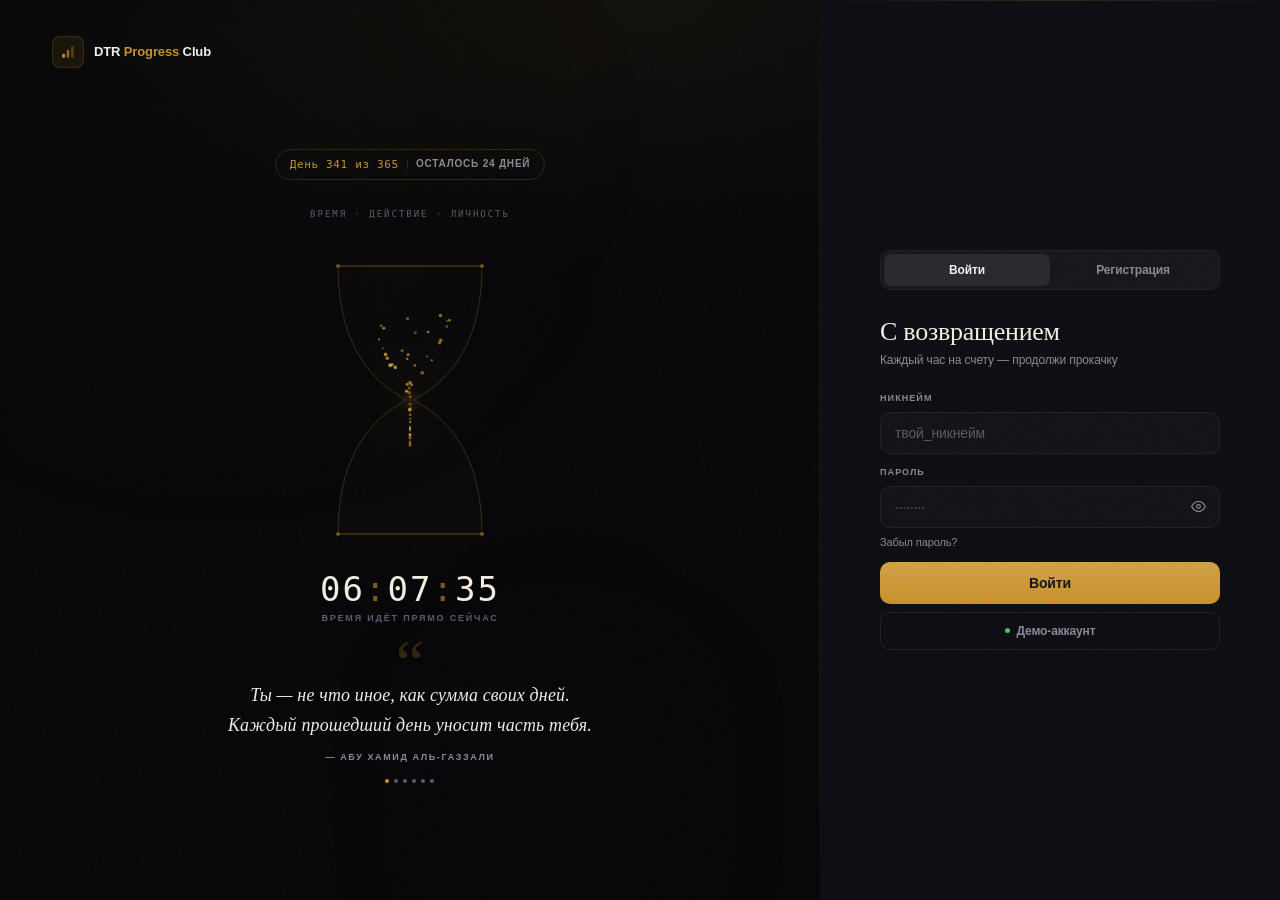
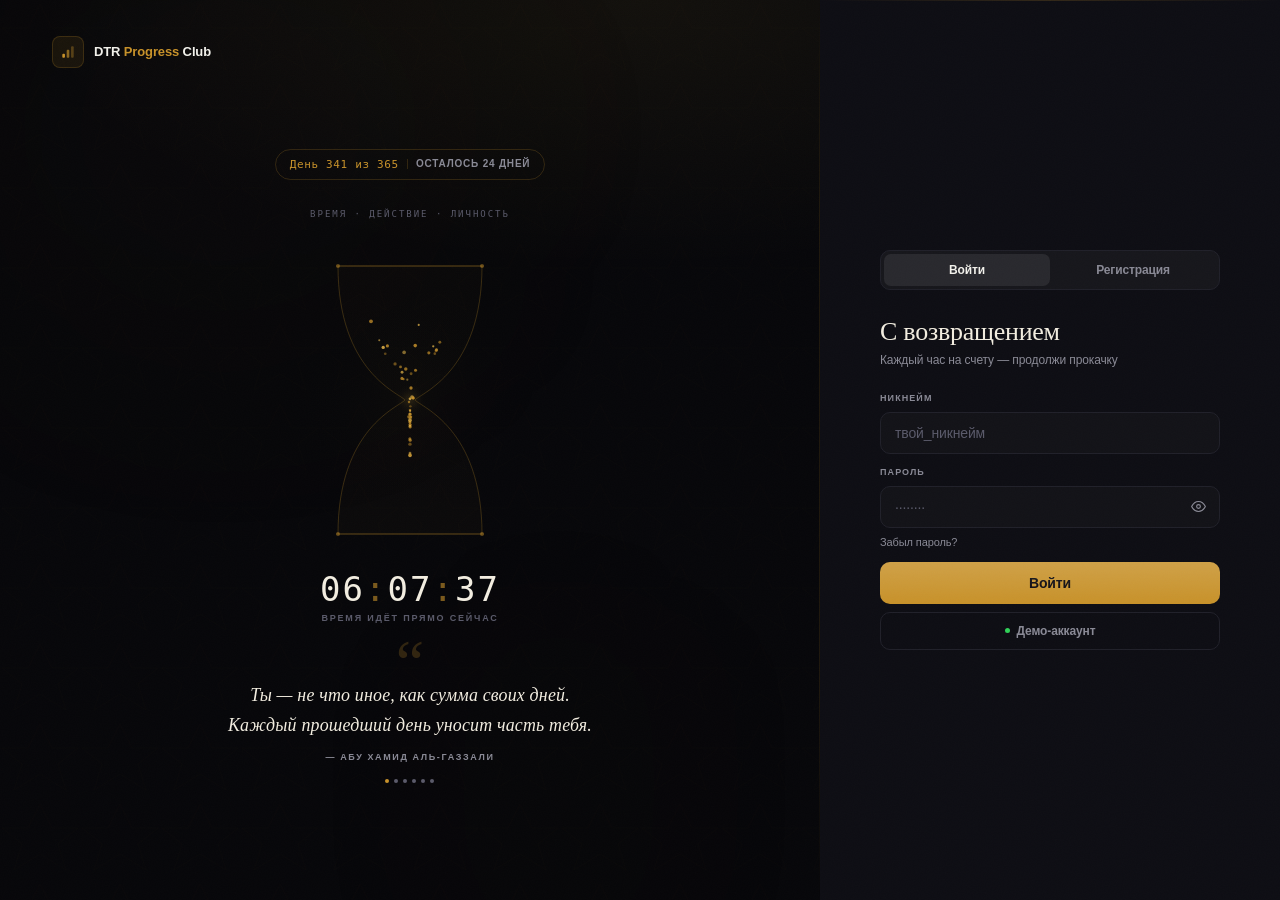
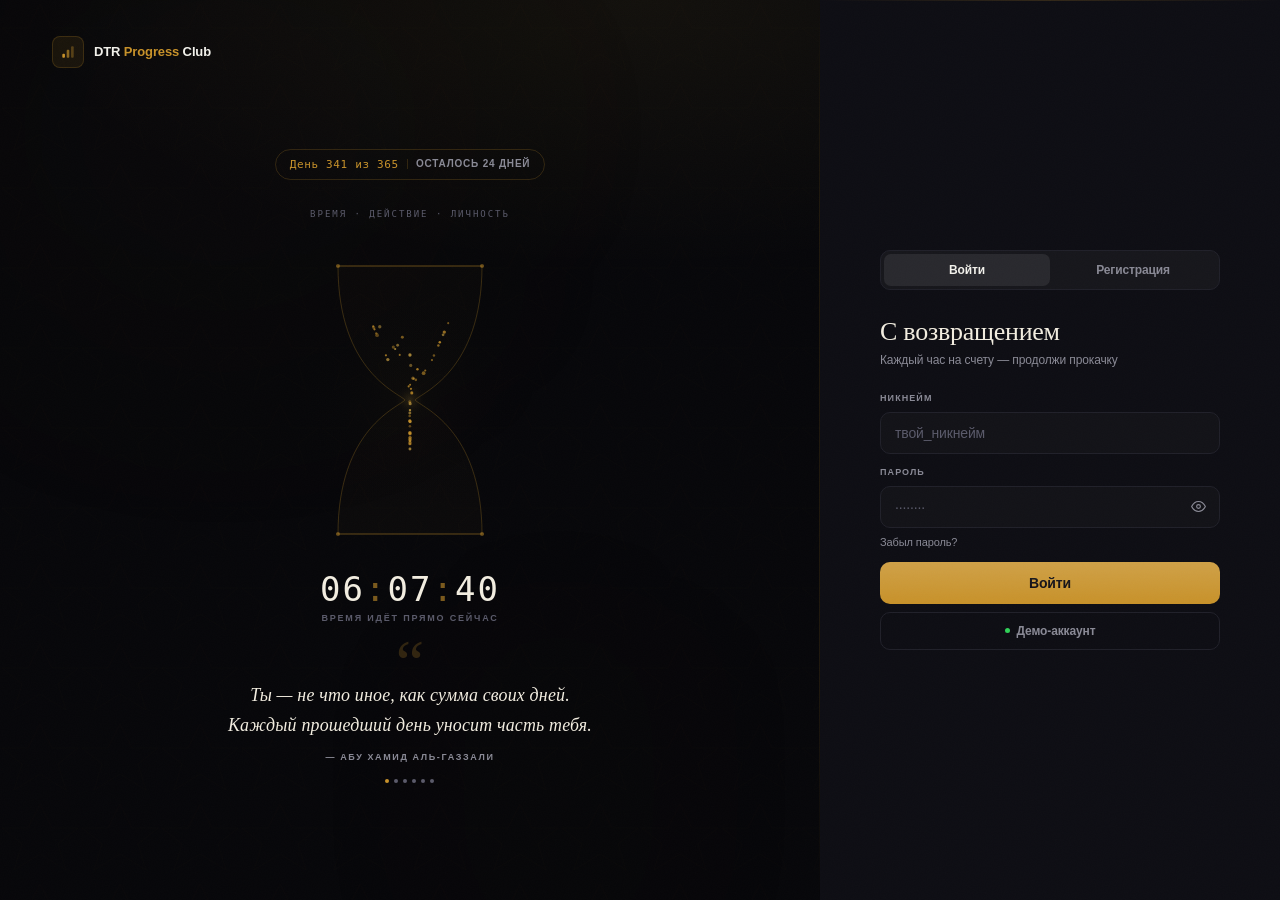
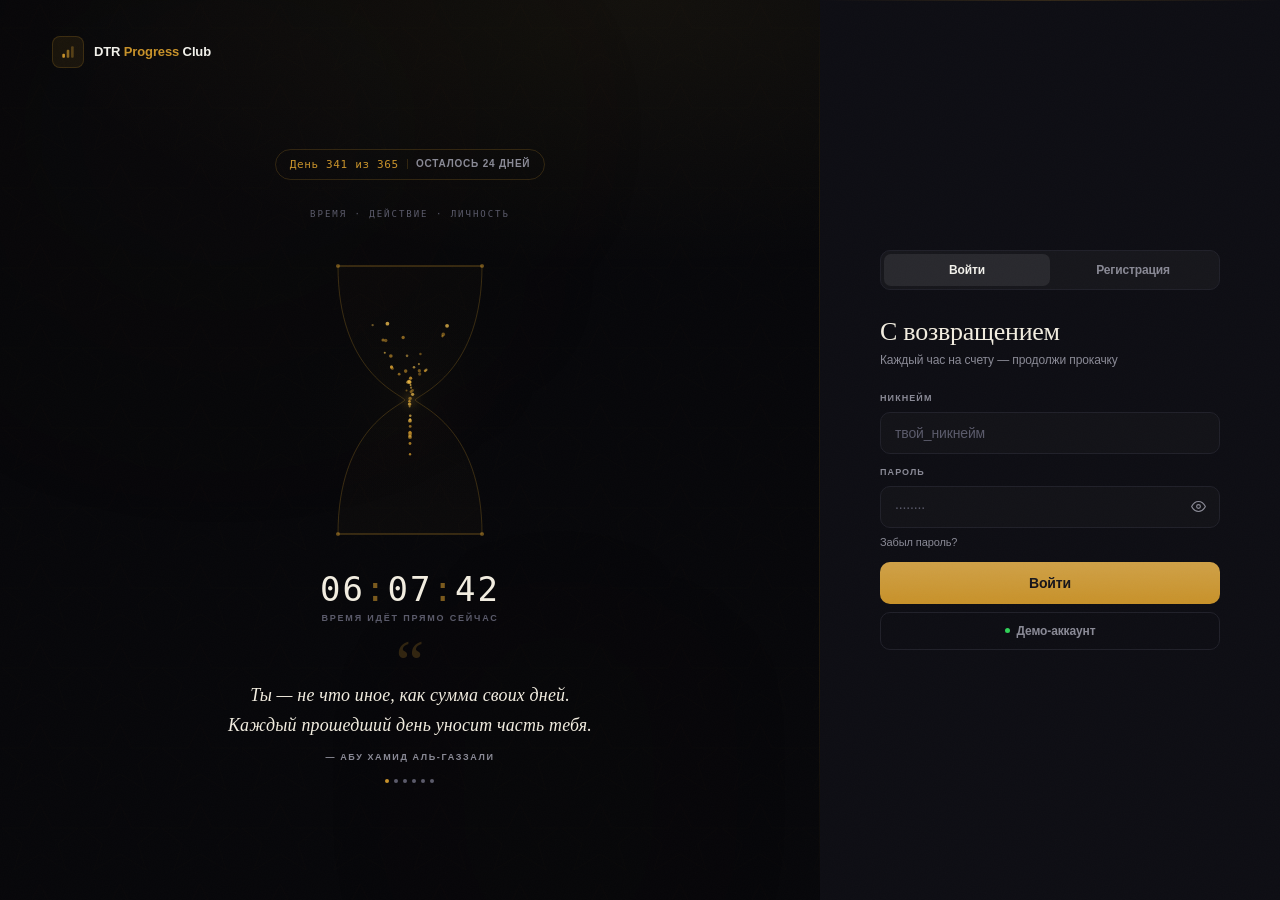
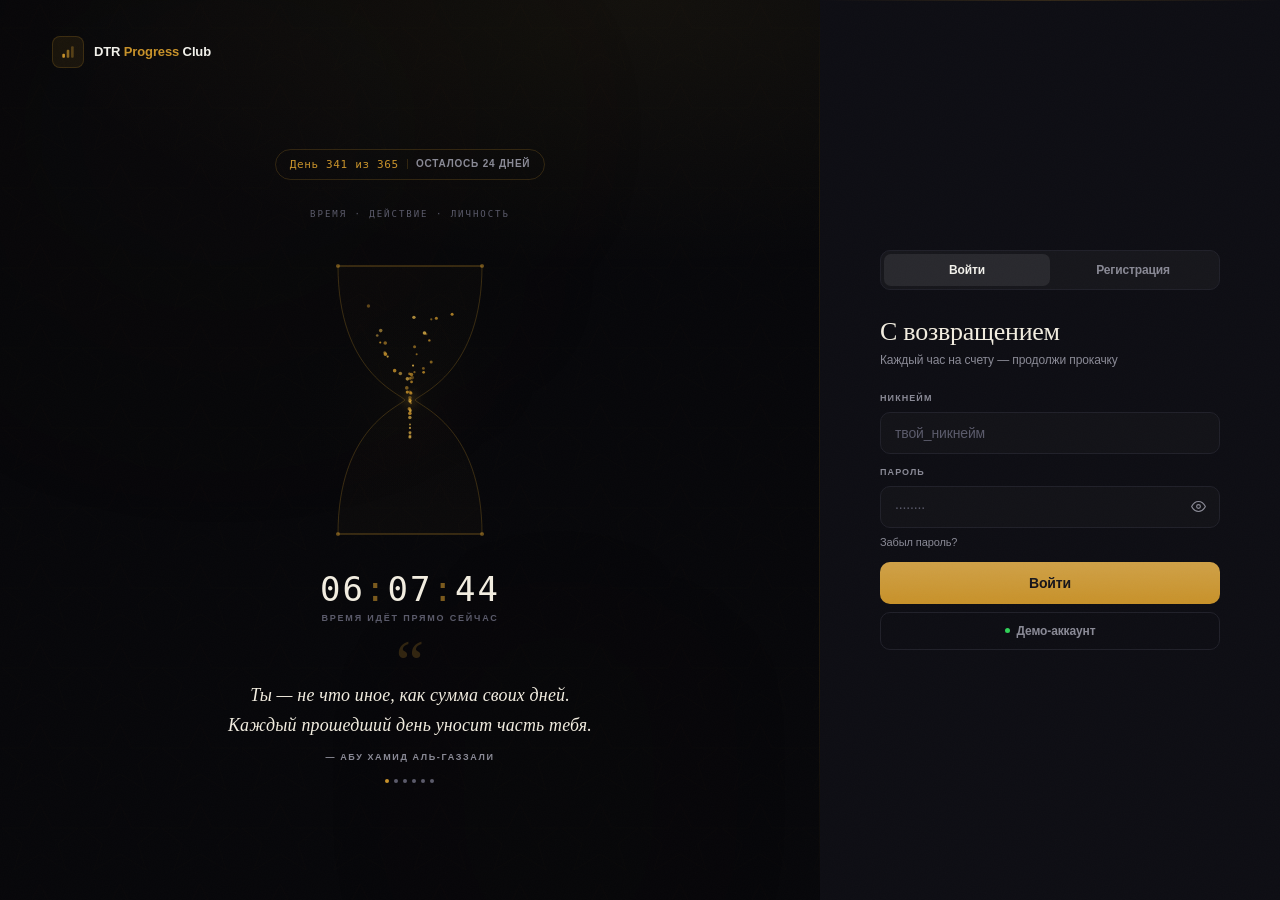
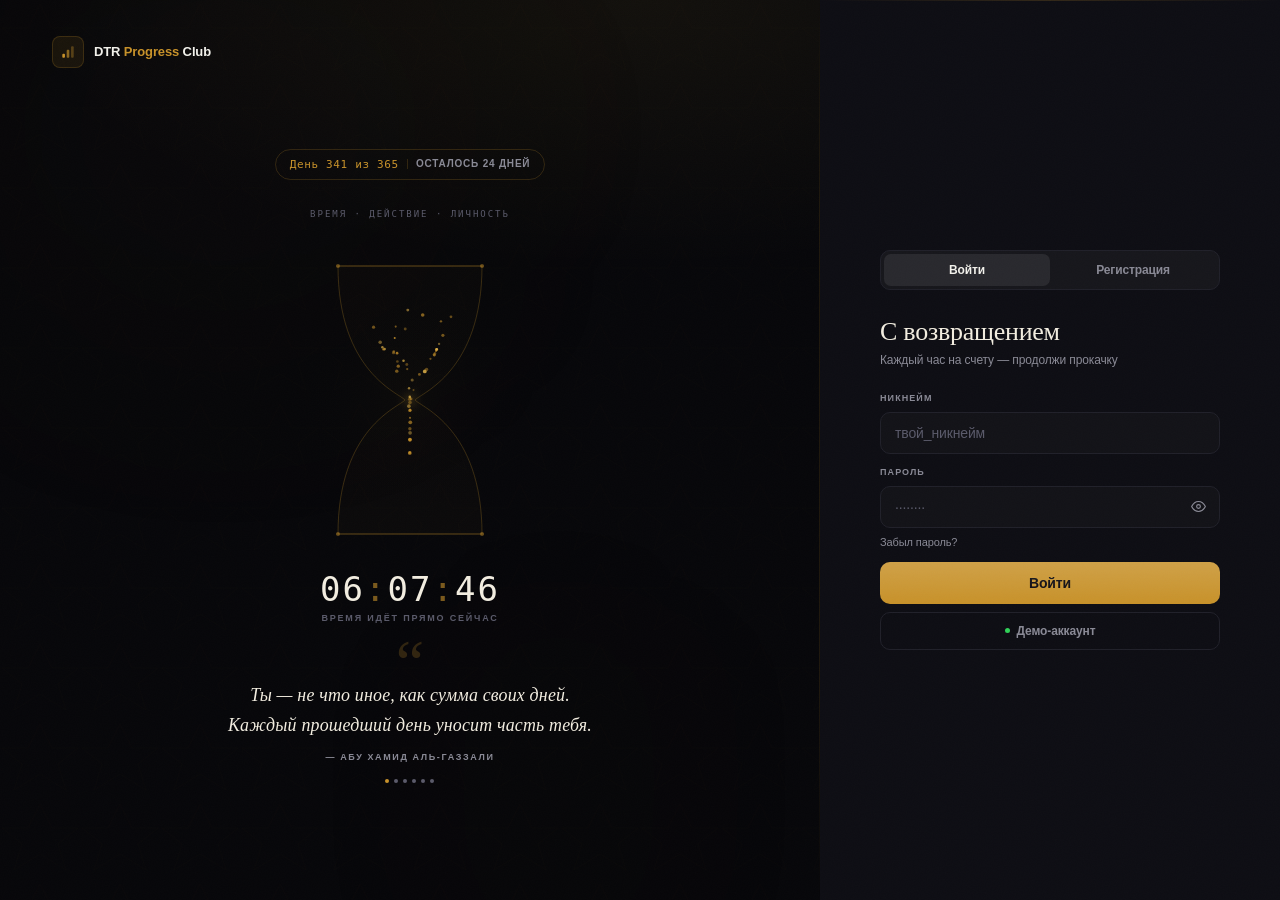
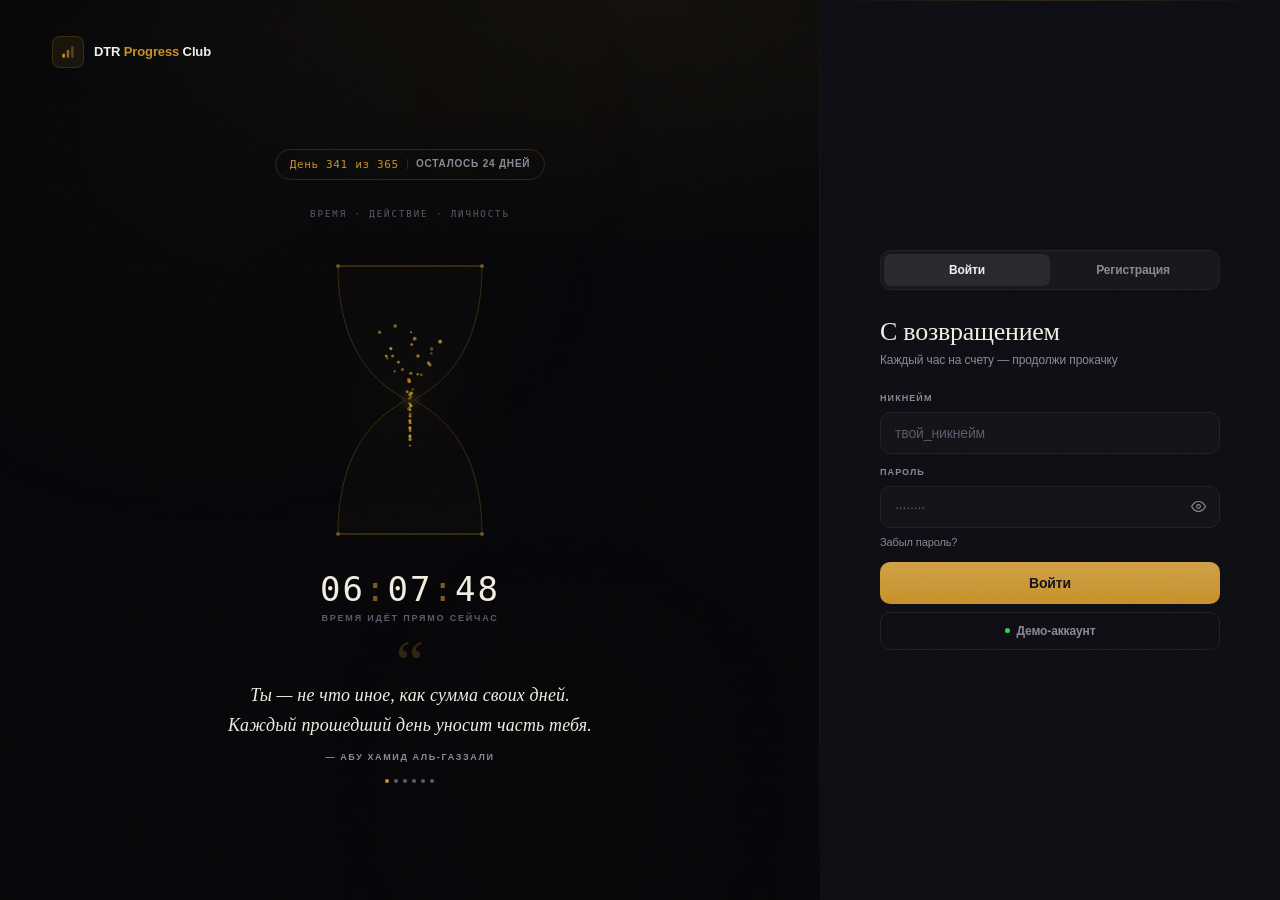
